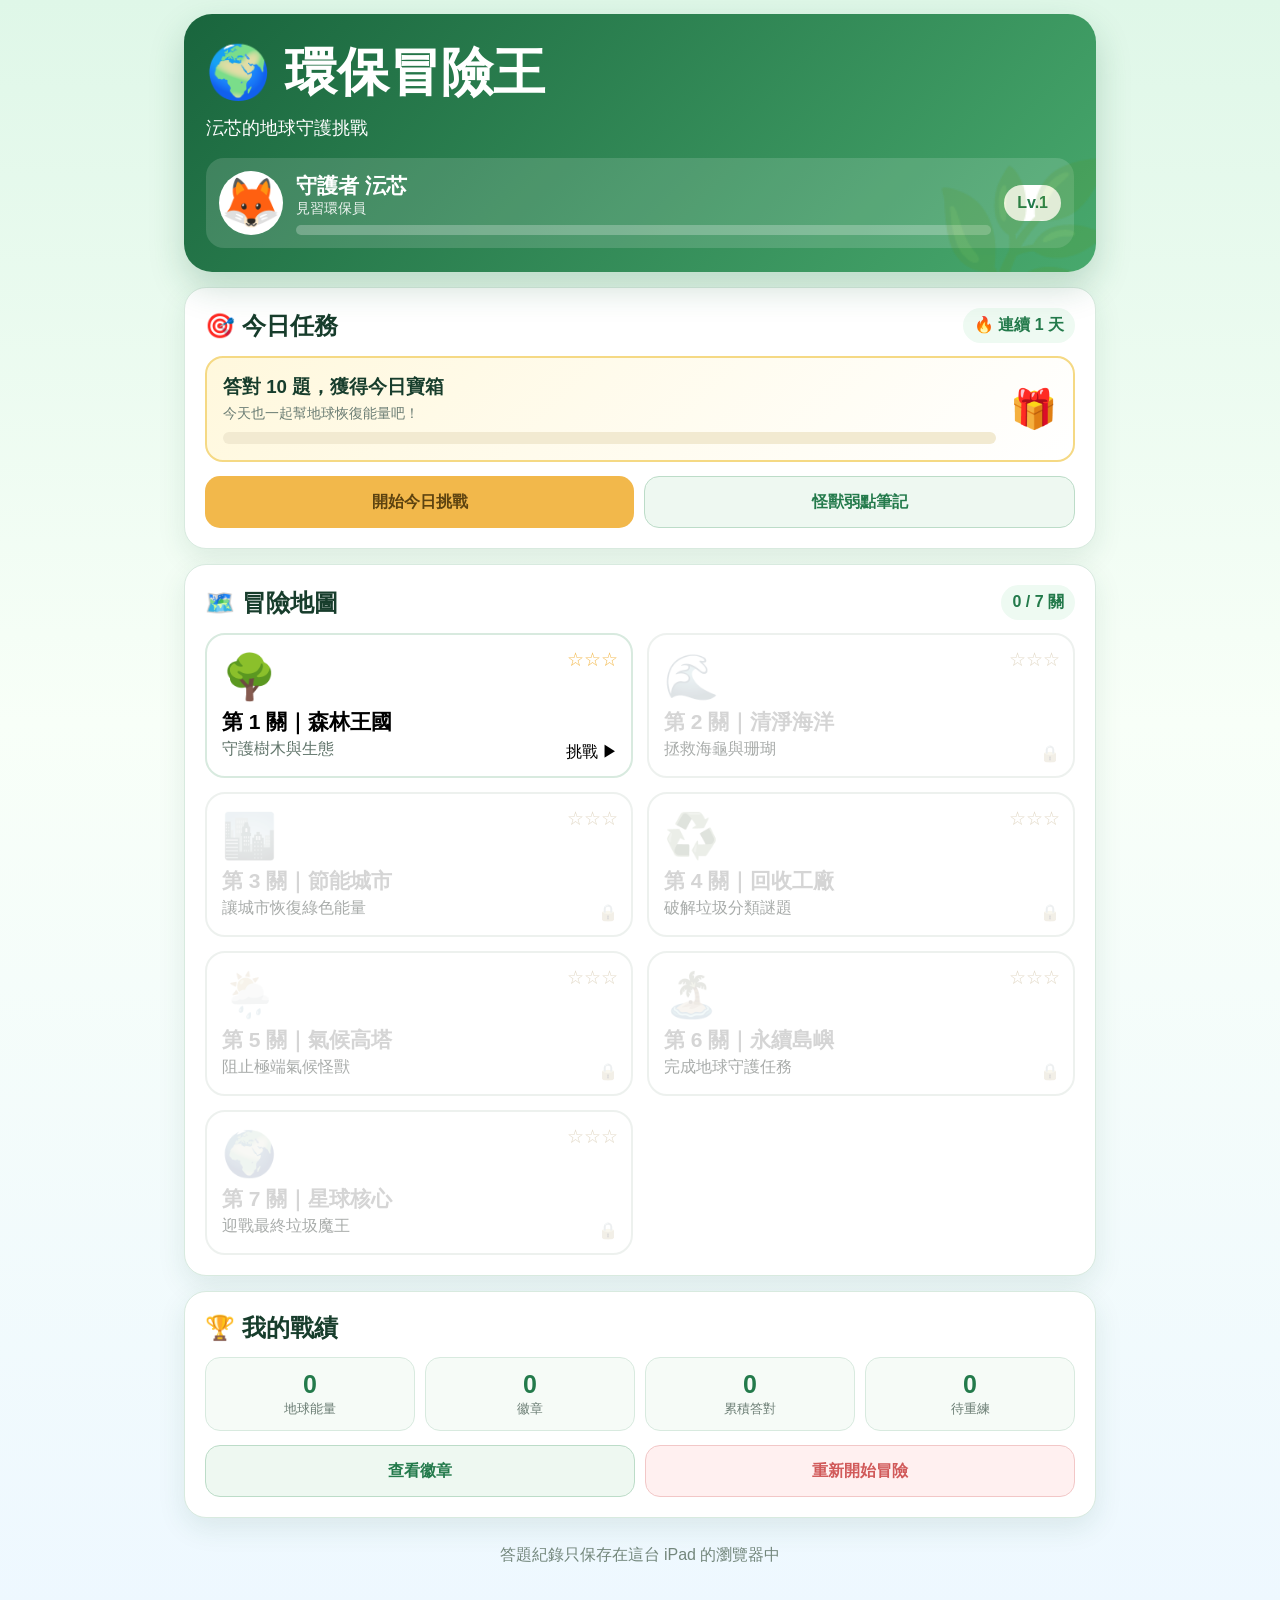
==== index.html @ 39b74d6f "Add files via upload" ====
<!DOCTYPE html>
<html lang="zh-Hant">
<head>
<meta charset="UTF-8">
<meta name="viewport" content="width=device-width,initial-scale=1,maximum-scale=1,user-scalable=no">
<meta name="theme-color" content="#226b45">
<meta name="apple-mobile-web-app-capable" content="yes">
<meta name="apple-mobile-web-app-status-bar-style" content="black-translucent">
<title>環保冒險王｜沄芯的地球守護挑戰</title>
<style>
:root{--g:#237a4b;--g2:#49a86e;--lime:#dff7bb;--cream:#fffaf0;--ink:#173d2c;--line:#d8eadf;--card:#fff;--gold:#f2b84b;--bad:#d15a5a}
*{box-sizing:border-box} body{margin:0;font-family:-apple-system,BlinkMacSystemFont,"Noto Sans TC","Microsoft JhengHei",sans-serif;color:var(--ink);background:linear-gradient(#dff7e8,#f8fff8 45%,#eef8ff);min-height:100vh}
button{font:inherit}.app{max-width:940px;margin:auto;padding:14px}.hidden{display:none!important}
.hero{position:relative;overflow:hidden;background:linear-gradient(135deg,#19653d,#48a96d);color:white;border-radius:28px;padding:24px 22px;box-shadow:0 15px 35px rgba(25,101,61,.22)}
.hero:after{content:"🌿";position:absolute;font-size:150px;right:-20px;bottom:-58px;opacity:.18}.hero h1{margin:0;font-size:clamp(30px,6vw,52px)}.hero p{margin:8px 0 0;font-size:18px}
.player{display:grid;grid-template-columns:auto 1fr auto;gap:13px;align-items:center;margin-top:18px;background:rgba(255,255,255,.14);padding:13px;border-radius:18px}
.avatar{font-size:48px;background:white;border-radius:50%;width:64px;height:64px;display:grid;place-items:center}.player strong{font-size:21px}.sub{opacity:.9;font-size:14px}.lv{font-weight:900;background:#fff;color:var(--g);padding:9px 13px;border-radius:999px}
.xpbar{height:10px;background:rgba(255,255,255,.25);border-radius:999px;overflow:hidden;margin-top:7px}.xpfill{height:100%;background:#ffe98f;width:0}
.card{background:var(--card);border:1px solid var(--line);border-radius:22px;padding:20px;margin:15px 0;box-shadow:0 10px 28px rgba(28,89,56,.1)}
.section-title{display:flex;align-items:center;justify-content:space-between;gap:10px;margin-bottom:13px}.section-title h2{margin:0;font-size:24px}.pill{background:#eefaf2;color:var(--g);padding:7px 11px;border-radius:999px;font-weight:800}
.daily{display:grid;grid-template-columns:1fr auto;gap:14px;align-items:center;background:linear-gradient(135deg,#fff8dd,#fff);border:2px solid #f5d984;border-radius:18px;padding:16px}
.daily h3{margin:0 0 5px}.reward{font-size:38px}.taskbar{height:12px;background:#f2ead1;border-radius:999px;overflow:hidden;margin-top:9px}.taskfill{height:100%;background:var(--gold);width:0}
.map{display:grid;grid-template-columns:repeat(2,1fr);gap:14px}.stage{border:2px solid var(--line);background:#fff;border-radius:20px;padding:15px;text-align:left;min-height:145px;position:relative;cursor:pointer}.stage.unlocked:hover{transform:translateY(-2px);border-color:#87cba1}.stage.locked{filter:grayscale(.7);opacity:.58}.stage .icon{font-size:44px}.stage h3{margin:5px 0 3px;font-size:21px}.stage p{margin:0;color:#61756b}.stage .stars{position:absolute;right:13px;top:13px;color:var(--gold);font-size:19px}.lock{position:absolute;right:13px;bottom:13px}
@media(max-width:650px){.map{grid-template-columns:1fr}.app{padding:9px}.hero{border-radius:22px;padding:20px 16px}.card{padding:16px}.player{grid-template-columns:auto 1fr}.lv{grid-column:1/-1;text-align:center}}
.stats{display:grid;grid-template-columns:repeat(4,1fr);gap:10px}.stat{background:#f6fbf7;border:1px solid var(--line);border-radius:15px;text-align:center;padding:12px}.stat b{font-size:25px;display:block;color:var(--g)}.stat small{color:#6b7d74}
@media(max-width:650px){.stats{grid-template-columns:repeat(2,1fr)}}
.btn{border:0;border-radius:15px;padding:13px 18px;font-weight:900;min-height:52px;cursor:pointer}.primary{background:var(--g);color:white}.secondary{background:#eef8f1;color:var(--g);border:1px solid #bcdcc8}.gold{background:var(--gold);color:#5d4310}.danger{background:#fff0f0;color:var(--bad);border:1px solid #f2c7c7}.actions{display:flex;gap:10px;flex-wrap:wrap;margin-top:14px}.actions .btn{flex:1;min-width:145px}
.topbar{display:flex;gap:10px;align-items:center}.progress{flex:1;height:12px;background:#e4eee8;border-radius:999px;overflow:hidden}.progress>div{height:100%;background:linear-gradient(90deg,#62bd82,#237a4b);width:0}.counter{font-weight:900}
.battlehead{text-align:center}.monster{font-size:78px;animation:float 2s ease-in-out infinite}.monster.hit{animation:hit .35s}@keyframes float{50%{transform:translateY(-7px)}}@keyframes hit{50%{transform:scale(.85) rotate(-6deg)}}.hp{height:14px;background:#f4dddd;border-radius:999px;overflow:hidden;margin:9px auto 15px;max-width:390px}.hp>div{height:100%;background:#df5b5b;width:100%}
.badge{display:inline-block;background:#ecfaf1;color:var(--g);font-weight:900;border-radius:999px;padding:7px 12px}.question{font-size:clamp(21px,3.8vw,29px);line-height:1.52;font-weight:900;margin:15px 0}.options{display:grid;gap:11px}.opt{border:2px solid var(--line);background:white;border-radius:16px;padding:15px;text-align:left;font-size:clamp(18px,2.8vw,22px);display:flex;gap:11px;align-items:flex-start}.opt span:first-child{background:#edf7f0;width:34px;height:34px;flex:0 0 34px;border-radius:50%;display:grid;place-items:center;font-weight:900}.opt.good{border-color:#42a66a;background:#effff5}.opt.bad{border-color:#dc6969;background:#fff2f2}.feedback{margin-top:14px;border-radius:16px;padding:15px;line-height:1.55}.feedback.good{background:#ecfff4;border:1px solid #a8dfbd}.feedback.bad{background:#fff3f3;border:1px solid #efb0b0}
.result{text-align:center}.rank{font-size:80px;font-weight:1000;color:var(--g)}.loot{font-size:46px;margin:12px}.badges{display:flex;gap:10px;flex-wrap:wrap}.medal{background:#fff9e8;border:1px solid #f1d687;border-radius:14px;padding:10px 13px;font-weight:900}
.toast{position:fixed;left:50%;bottom:25px;transform:translateX(-50%);background:#173d2c;color:#fff;padding:12px 18px;border-radius:999px;font-weight:800;z-index:9;opacity:0;pointer-events:none;transition:.25s}.toast.show{opacity:1;bottom:40px}
.small{color:#6b7d74;font-size:14px}.footer{text-align:center;color:#73877c;padding:12px 0 25px}
</style></head>
<body><div class="app">
<section id="home">
<div class="hero">
<h1>🌍 環保冒險王</h1><p>沄芯的地球守護挑戰</p>
<div class="player"><div class="avatar">🦊</div><div><strong>守護者 沄芯</strong><div class="sub" id="titleText">見習環保員</div><div class="xpbar"><div class="xpfill" id="xpfill"></div></div></div><div class="lv" id="lvText">Lv.1</div></div>
</div>
<div class="card"><div class="section-title"><h2>🎯 今日任務</h2><span class="pill" id="streak">連續 0 天</span></div>
<div class="daily"><div><h3 id="dailyText">答對 10 題，獲得今日寶箱</h3><div class="small" id="dailySub">今天也一起幫地球恢復能量吧！</div><div class="taskbar"><div class="taskfill" id="taskfill"></div></div></div><div class="reward" id="chest">🎁</div></div>
<div class="actions"><button class="btn gold" id="dailyBtn">開始今日挑戰</button><button class="btn secondary" id="wrongBtn">怪獸弱點筆記</button></div></div>
<div class="card"><div class="section-title"><h2>🗺️ 冒險地圖</h2><span class="pill" id="worldProgress">0 / 7 關</span></div><div class="map" id="map"><div style="grid-column:1/-1;text-align:center;padding:20px">正在載入冒險地圖…</div></div></div>
<div class="card"><div class="section-title"><h2>🏆 我的戰績</h2></div><div class="stats"><div class="stat"><b id="energy">0</b><small>地球能量</small></div><div class="stat"><b id="medalCount">0</b><small>徽章</small></div><div class="stat"><b id="correctTotal">0</b><small>累積答對</small></div><div class="stat"><b id="wrongCount">0</b><small>待重練</small></div></div><div class="actions"><button class="btn secondary" id="badgeBtn">查看徽章</button><button class="btn danger" id="resetBtn">重新開始冒險</button></div></div>
</section>

<section id="quiz" class="card hidden">
<div class="topbar"><div class="progress"><div id="qprogress"></div></div><div class="counter" id="counter"></div></div>
<div class="battlehead"><div class="monster" id="monster">👾</div><div><b id="monsterName">垃圾怪獸</b></div><div class="hp"><div id="hpfill"></div></div></div>
<span class="badge" id="stageBadge"></span><div class="question" id="question"></div><div class="options" id="options"></div><div class="feedback hidden" id="feedback"></div>
<div class="actions"><button class="btn secondary" id="quitBtn">先回基地</button><button class="btn primary hidden" id="nextBtn">下一題</button></div>
</section>

<section id="result" class="card result hidden"><div class="loot" id="loot">🌟</div><div class="rank" id="rank">S</div><h2 id="resultTitle"></h2><p id="resultText"></p><div class="actions"><button class="btn primary" id="againBtn">再挑戰一次</button><button class="btn secondary" id="homeBtn">回冒險地圖</button></div></section>

<section id="badgePage" class="card hidden"><div class="section-title"><h2>🏅 守護者徽章冊</h2><button class="btn secondary" id="badgeBack">返回</button></div><div class="badges" id="badges"></div></section>
<div class="footer">答題紀錄只保存在這台 iPad 的瀏覽器中</div></div><div class="toast" id="toast"></div>

<script>
const BANK=[{"id":1,"level":"中級","q":"下列哪一項「不是」臺灣地層下陷的主因？","opts":["地層的變化運動","軟弱沖積層的自然壓實","超抽地下水","農地過度開墾"],"ans":3,"exp":"臺灣地層下陷的主要原因如下：(1)地層的變化運動(2)軟弱沖積層的自然壓實(3)堆積層整個重量壓密(4)重量結構物在軟弱地盤上由於加速壓密而引起小區局部的地層下陷(5)超抽地下水使地下水壓下降而引起地層下陷。"},{"id":2,"level":"中高級","q":"下列哪一項指標為臺灣水庫水質優養化程度指標？","opts":["RPI","CPI","CTSI","WQI"],"ans":2,"exp":"環保署每年針對臺灣20座主要水庫進行例行性水質監測，並以總磷、葉綠素a及透明度三項測值，計算卡爾森指數(CarlsonTrophicStateIndex, CTSI)，藉以表示水質優養化程度。"},{"id":3,"level":"高級","q":"下列哪一項為臺灣採用的河川污染程度指標？","opts":["水質指數","河川污染程度指數","水質飽和指數","卡爾森指數"],"ans":1,"exp":"河川污染指數(River Pollution Index, RPI)係由生化需氧量、溶氧量、氨氮及懸浮固體等四項水質參數所組成，據其數值，代表河川之污染程度。"},{"id":4,"level":"中級","q":"下列哪一種天氣狀況出現時，臺灣在未來幾天內的降雨機率「最低」？","opts":["強烈冷氣團南下，冷鋒前緣將會在明天通過臺灣","衛星雲圖中，大陸地區的華南雲雨帶朝臺灣移動","位在花蓮東南方100公里處的颱風直撲臺灣而來","太平洋高壓系統增強，影響範圍延伸至臺灣全島"],"ans":3,"exp":"高壓系統籠罩區域為下沉氣流，晴朗無雲，艷陽高照。"},{"id":5,"level":"高級","q":"下列哪個選項「不是」造成臺灣屬於缺水國家的原因？","opts":["地狹人稠","山坡陡峭","雨勢分散","河川短促"],"ans":2,"exp":"臺灣地狹人稠、山坡陡峭、雨勢集中，再加上河川短促，所以大部分的雨水都迅速地流入海洋。因此，臺灣每人每年平均可以分配到的水量，只有全地球平均雨量的七分之一，臺灣是地球排名第18的缺水國家(地區)。"},{"id":6,"level":"初級","q":"下列哪種設計更容易使炎熱的臺灣溫度升高？","opts":["加裝遮陽板","在屋頂加裝通風塔","室外有走廊設計","加裝玻璃帷幕"],"ans":3,"exp":"加裝遮陽板、在屋頂加裝通風塔及室外有走廊設計都是讓室內較為通風、散熱的設計。"},{"id":7,"level":"中高級","q":"以下哪一個民族尚未成為臺灣法定的原住民？","opts":["噶瑪蘭族","雅美族(達悟族)","西拉雅族","太魯閣族"],"ans":2,"exp":"依據《原住民族基本法》第二條原住民族定義：係指既存於臺灣而為國家管轄內之傳統民族，包括阿美族、泰雅族、排灣族、布農族、卑南族、魯凱族、鄒族、賽夏族、雅美族、邵族、噶瑪蘭族、太魯閣族及其他自認為原住民族並經中央原住民族主管機關報請行政院核定之民族。"},{"id":8,"level":"初級","q":"目前臺灣的各項用水總量以何者為最多？","opts":["生活用水","冷卻用水","農業灌溉","工業用水"],"ans":2,"exp":"目前臺灣用水總量，以農業灌溉最多，其次是工業用水和生活用水。"},{"id":9,"level":"中高級","q":"因臺灣各地環境不同，登革熱案例較常出現在哪一地區？","opts":["高雄","臺東","花蓮","宜蘭"],"ans":0,"exp":"由於降雨及溫度等環境因素的影響，臺灣登革熱案例在高雄出現較多。"},{"id":10,"level":"中級","q":"有全臺唯一的水陸空3D遊程，也是臺灣最負盛名水力發電重地，風景區以「高山湖泊」、「原住民文化」、「自然生態」等觀光遊憩為特色，上述為下列何國家風景特定區？","opts":["日月潭","阿里山","雲嘉南濱海","大鵬灣"],"ans":0,"exp":"日月潭是以拉魯島為界，東、西兩側因形似「日輪」和「月鉤」因而得名，百年來享有臺灣八景的美譽，也是臺灣最負盛名水力發電重地；風景區以「高山湖泊」、「原住民文化」、「自然生態」等觀光遊憩特色，每年吸引超過6百萬中外遊客到訪。"},{"id":11,"level":"中級","q":"有關臺灣地貌變化的敘述，下列哪個選項是「錯誤」的？","opts":["岩層呈水平狀態分布","岩石變質作用明顯","中央山脈與海岸山脈都在持續增高","地層抬升，連帶加速了河流的侵蝕速率"],"ans":0,"exp":"地層受到強烈擠壓，不易維持水平狀態。"},{"id":12,"level":"中級","q":"有關臺灣的環境特色說明，下列哪個選項是正確的？","opts":["冬季出現鮪魚群與臺灣海峽洋流的流向有關","西南部水產養殖區發生海水倒灌，主要是全球暖化所致","都市化程度越高，大氣中的氧氣含量將隨之升高","終年流經臺灣東部外海的黑潮是由赤道流轉向而來"],"ans":3,"exp":"冬季出現鮪魚群與黑潮洋流的流向有關。西南部水產養殖區超抽地下水造成地層下陷，才是海水容易倒灌之主因。都市化程度越高，大氣中的二氧化碳含量將隨之升高。"},{"id":13,"level":"中級","q":"自溫室效應被發現且由科學家提出警訊至今，聯合國及各國政府與非政府組織即著手研擬各種不同類型之減緩策略，以下哪些「不是」臺灣的減緩策略？","opts":["節約能源、提高能源效率","發展火力發電技術","開發新興與再生能源","發展溫室氣體減量"],"ans":1,"exp":"自溫室效應被發現且由科學家提出警訊至今，聯合國及各國政府與非政府組織即著手研擬各種不同類型之減緩策略，包括：節約能源、提高能源效率、開發新興與再生能源、發展溫室氣體減量技術。然而全球暖化和氣候變遷的趨勢，已非靠人類減少溫室氣體排放所能避免。"},{"id":14,"level":"中高級","q":"近年全球環境變遷，中國大陸西北土地沙漠化情況嚴重，致使臺灣每逢冬春之交，常見沙塵暴災害。臺灣近年在颱風來臨前或東北季風盛行期間，也常出現地區性的沙塵事件。上述臺灣的地區性沙塵事件，最可能發生在何種環境？","opts":["平原耕作地","山區崩塌地","河口灘地","沼澤灘地"],"ans":2,"exp":"沙塵必須有足夠沙源供應，所以河灘沙地最有可能。"},{"id":15,"level":"中級","q":"近年來，臺灣大量使用地下水的結果，部分地區開始出現下列哪些現象？(A)優養化；(B)地層下陷；(C)土壤鹽化；(D)湖泊污染；(E)地下水鹹化。","opts":["ABC","BCE","BCD","CDE"],"ans":1,"exp":"超抽地下水會使地層下陷、岩海地區土壤鹽化及地下水鹹化。"},{"id":16,"level":"中高級","q":"根據中央氣象局對於臺灣降水強度的分類標準，24小時內累積了350毫米以上降水量的氣象事件即可稱為高強度的「超大豪雨」，則哪種情況造成的降水事件「較不易」形成「超大豪雨」？","opts":["南部熱對流雨","東北部地形雨","澎湖午後雷陣雨","阿里山區颱風雨"],"ans":2,"exp":"一般而言，熱帶與副熱帶地區的熱對流雨(午後雷陣雨)為雨時短、雨區小的降水類型，雖然降水強度大，但由於降雨時間不長，通常無法累積大量的降水；尤其澎湖群島地勢平坦，降水若無其它因素的影響，無法有效超越「超大豪雨」的門檻。"},{"id":17,"level":"中級","q":"根據統計資料，臺灣最容易遭受大陸沙塵暴影響的季節是？","opts":["春季","夏季","秋季","冬季"],"ans":0,"exp":"沙塵暴為東亞沙漠區春季相當活躍的一種天氣現象，臺灣最易受大陸沙塵暴影響的季節。"},{"id":18,"level":"中級","q":"造成臺灣近年來常發生土石流災害的因素中，下列何者屬於人為的因素？","opts":["地震造成的山崩","連續不斷的大雨","土地不當開發及利用","地形陡峻且多順向坡"],"ans":2,"exp":"山崩和土石流都是地表破壞的現象，其成因受地質、地形、植被、水量和人為開發等因素影響。在豪雨、颱風和地震發生後因土石間的摩差力減弱，更容易發生山崩和土石流。"},{"id":19,"level":"中級","q":"當臺灣有地震發生時，中央氣象局會很快的發布地震規模與各地地震震度。有關地震規模與地震震度的敘述，下列何者是正確的？","opts":["規模用來表示地震破壞的程度，震度用來表示地震釋放能量的多寡","規模用來表示地震釋放能量的多寡，震度用來表示地震破壞的程度","規模用來表示地震釋放能量的多寡，震度用來表示地震影響的範圍","規模用來表示地震影響的範圍，震度用來表示地震釋放能量的多寡"],"ans":1,"exp":"地震規模和地震震度的定義要記得兩者不同；規模用來表示地震釋放能量的多寡，震度用來表示地震破壞的程度。"},{"id":20,"level":"中級","q":"當臺灣有地震發生時，常可聽到新聞有相關報導，下列所報導的內容何者是「錯誤」的？","opts":["本次地震發生的震央位置在花蓮，震源深度為200公里","震度為花蓮4.2、臺東3.6、宜蘭3.4","地震的大小為芮氏地震規模5.3","發生原因是菲律賓海板塊擠壓歐亞板塊所致"],"ans":1,"exp":"震度是地震對各地破壞的程度，表示方法為0至7的整數後加單位「級」。"},{"id":21,"level":"中高級","q":"對臺灣，全球暖化現象造成生物影響的推測，下列哪個選項較合理？","opts":["杜鵑延後開花","珊瑚繁殖旺盛","櫻花鉤吻鮭的數量激增","紫斑蝶越冬遷徙的時間延後"],"ans":3,"exp":"受全球暖化影響，臺灣紫斑蝶越冬遷徙到臺東縣大武山區棲息的時間已縮短，同時暖冬使近年來紫斑蝶越冬遷徙時間也漸漸延後。"},{"id":22,"level":"中級","q":"臺灣之大氣空氣品質指標為何？","opts":["WQI","PSI","CSCI","RPI"],"ans":1,"exp":"空氣污染指標為依據監測資料將當日空氣中懸浮微粒、二氧化硫、二氧化氮、一氧化碳、臭氧濃度等數值，計算該測站當日之空氣污染指標值(PSI)。"},{"id":23,"level":"初級","q":"臺灣目前廢水排放總量，最多的是哪一類污水？","opts":["工廠污水","礦場污水","生活污水","農業污水"],"ans":2,"exp":"臺灣目前廢水排放總量，最多的是生活污水。"},{"id":24,"level":"中級","q":"臺灣在春末夏初，常為陰雨綿綿的天氣，這是何種鋒面所造成的？","opts":["滯留鋒","暖鋒","冷鋒","囚錮鋒"],"ans":0,"exp":"當冷、暖空氣移動方向接近平行，此時鋒面移動緩慢而近似滯留，稱為滯留鋒，是造成5月和6月梅雨季陰雨線綿的原因。"},{"id":25,"level":"高級","q":"臺灣年降雨量是世界平均值的2至3倍，卻為排名第18的缺水國家，下列哪個選項「不是」其原因？","opts":["人口稠密","地形陡峭，山高水急","大量興建水庫","降雨季節集中"],"ans":2,"exp":"臺灣河川大都源短而流急，降雨流入河川後很快流入海洋，不易蓄存與利用。因河川不易蓄存水量，故在適當之地點建築兼具蓄水、發電、灌溉、調節水量等功能之水庫自有其必要性。然而本島屬年輕地質，集水區上游山區地質較為脆弱，可供建壩蓄水之優良位址不多，部分水庫也因優養化情形嚴重，水質惡化，而降低水源的有效供應。"},{"id":26,"level":"中級","q":"臺灣每年都會因為洪水而造成許多地區淹水，甚至爆發土石流傷害，試問下列哪一種天氣型態比較”不容易”使南部地區發生洪水災害？","opts":["颱風","梅雨","東北季風增強","西南氣流增強"],"ans":2,"exp":"東北季風不易為南部帶來降雨，故不易造成洪水；其他3個選項則容易使南部地區發生洪水災害。"},{"id":27,"level":"中高級","q":"臺灣河川水質優劣以下列哪一項指標來代表？","opts":["RPI","WQI","CTSI","CPI"],"ans":0,"exp":"河川水質由氨氮、生化需氧量、溶氧、懸浮固體等4項水質參數之濃度值，計算水質指標值，判定河川水質之污染程度(RPI)。"},{"id":28,"level":"中高級","q":"臺灣的原住民族可以自治嗎？","opts":["不可以，這是搞國家分裂","不可以，最大族漢人都不能獨立自治","不可以，大陸反對","可以，但要依各原住民族意願決定"],"ans":3,"exp":"依據《原住民族基本法》第四條規定政府應依原住民族意願，保障原住民族之平等地位及自主發展，實行原住民族自治；其相關事項，另以法律定之。"},{"id":29,"level":"中級","q":"臺灣的氣候深受季風的影響，使得冬、夏季各有不同的天氣特徵，試問下列相關敘述哪個選項是正確的？","opts":["夏季盛行西南季風及東南風","太平洋暖氣團強盛時，盛行東北季風","臺灣北部地區受東北季風的影響較南部弱","臺灣東北部地區的冬季較南部寒冷乾燥"],"ans":0,"exp":"太平洋暖氣團強盛時，盛行西南季風和東南風；東北季風盛行時，北部及東北部為迎風面而所受影響較大，較南部易降雨且較寒冷潮濕。"},{"id":30,"level":"中高級","q":"臺灣時有山崩發生，下列何者「不是」臺灣山崩的主因？","opts":["臺灣地處地殼不穩定處","臺灣山地面積廣，地勢陡峭","地處高溫多雨之地，化學風化物質多","春季雪水多，增加潤滑力"],"ans":3,"exp":"臺灣因位於板塊交接帶，地勢陡峻，又加上高溫多雨易發生山崩災害；臺灣春季融雪只發生在部分高山山上，非全臺灣山崩主因。"},{"id":31,"level":"中高級","q":"臺灣常見的魚類中，下列何者對環境鹽度變化的忍受程度最高？","opts":["河口的彈塗魚","海中洄游的烏魚","礁岩中的石斑魚","溪流中的高身鲴魚"],"ans":0,"exp":"海水鹽度高，溪流鹽度低，在正常情況下其變化都極些微。河口與礁岩皆有鹽度變化的現象，但該現象以河口更為明顯，故生存於河口的生物，對鹽度變化的忍受程度應最為寬廣。"},{"id":32,"level":"中級","q":"都市焚化爐的興建，主要是解決何種污染？","opts":["水質污染","空氣污染","垃圾污染","噪音污染"],"ans":2,"exp":"人類活動的過程中難免會產生廢棄物，若不妥善處理，就可能產生有害的物質影響身體健康，興建焚化爐的目的是為了減少固態廢棄物。"},{"id":33,"level":"中高級","q":"臺灣造林應優先考量辦理的區域，「不包括」哪些地區？","opts":["山坡地","復耕性低或污染整治完成之農地","都會公園","嚴重地層下陷地區"],"ans":2,"exp":"造林應優先考量於山坡地辦理；復耕性低或污染整治完成之農地、臺糖釋出、條件不佳或請領補助之特定農業區土地、嚴重地層下陷或政府規劃之造林專區，推動造林。"},{"id":34,"level":"高級","q":"環保署針對臺灣海域水質的監測，其例行檢測每隔多久1次？","opts":["每月1次","每季1次","每半年1次","每年1次"],"ans":1,"exp":"現行臺灣的海域水質監測，自91年度開始執行，將沿海規劃成19個沿海區域，總計有104個監測站，現行海域水質監測頻率為每季1次。"},{"id":35,"level":"中級","q":"關於臺灣降雨情形的敘述，下列哪個選項是正確的？","opts":["東北季風盛行時，南部發生豪大雨的機率較北部高","梅雨季節常是風大雨小的情形","颱風來襲時由於風雨強大，中央氣象局會特地另行發布特報","臺灣的水資源主要來自春雨"],"ans":2,"exp":"東北季風盛行時，南部不易降雨，梅雨季節通常風速小，但可能出現較大雨勢，臺灣的水資源主要來自梅雨期及颱風季。"},{"id":36,"level":"中高級","q":"以下哪一項「不是」優先要提升都會地區對氣候變遷調適防護能力的原因？","opts":["臺灣將近80％的人口聚集在都市地區","都市地區土地價值非常高","相關都市土地的規劃與管理制度缺乏對氣候變遷的回應","都市地區的氣候脆弱度高"],"ans":1,"exp":"臺灣將近80％的人口聚集在都市地區，而相關都市土地的規劃與管理制度缺乏對氣候變遷的回應，都市地區的氣候脆弱度高，應積極推動氣候變遷調適，以提升都會地區整體調適防護能力。"},{"id":37,"level":"高級","q":"(A)主管機關、(B)所有人、(C)使用人、(D)管理人，下列哪些人可申請「歷史建築」之登錄？","opts":["AB","BC","CD","AD"],"ans":0,"exp":"依據《文化資產保存法》第十五條所示。"},{"id":38,"level":"中級","q":"(A)尼羅河三角洲；(B)野柳女王頭；(C)黃土高原；(D)太魯閣峽谷；(E)挪威峽灣。上述著名的地質景觀中，何者屬於旺盛的搬運與堆積作用下所形成的地形？","opts":["ABC","BCE","AC","CDE"],"ans":2,"exp":"尼羅河三角洲為河流所形成的地形，黃土高原為風力所形成的地形，野柳女王頭、太魯閣峽谷、挪威峽灣為旺盛侵蝕力作用下所形成。"},{"id":39,"level":"中級","q":"(A)砂灘；(B)V型谷；(C)鵝卵石；(D)三角洲；(E)冰磧石；(F)海拱。以上為沉積作用所形成的有幾種？","opts":["1種","3種","2種","4種"],"ans":1,"exp":"砂灘、三角洲、冰磧石為沉積作用所形成；V型谷為河流的侵蝕；鵝卵石為搬運作用形成；海拱為海浪的侵蝕。"},{"id":40,"level":"中級","q":"(A)氧氣；(B)氮氣；(C)氨氣；(D)水氣；(E)臭氧，以上五種氣體，何者是組成大氣的固定成分氣體？","opts":["AB","AC","BD","DE"],"ans":0,"exp":"大氣的主要成分為氮(78.1%)、氧(20.9%)和氬(0.93%)，這些氣體所占比例極高，稱為固定成分，不隨時間地點而變動。大氣中極少的一部分為變動成分，如水、二氧化碳、臭氧等氣體，這些氣體會隨時間地點的不同而變化。"},{"id":41,"level":"高級","q":"《不願面對的真相》一書中講述有關全球暖化之議題，該書作者是誰？","opts":["歐巴馬","柯林頓","陳文茜","高爾"],"ans":3,"exp":"《不願面對的真相》記錄了美國前副總統高爾巡迴世界各地的全球暖化演講，他以時而風趣、時而嚴肅的態度，用最簡單易懂的概念，讓人瞭解「全球暖化」及其可能帶來的毀滅性後果。"},{"id":42,"level":"高級","q":"《巴賽爾公約》主要管制哪一類污染物？","opts":["一般廢棄物","工業廢水","酸雨","有害事業廢棄物"],"ans":3,"exp":"國際間為減少有害事業廢棄物的產生，並避免跨國運送時造成環境污染，乃設定《巴塞爾公約》。"},{"id":43,"level":"中高級","q":"《文化資產保存法》包含七大項，其中之一的自然地景所指為何？","opts":["流傳於各族群與地方之傳統技藝與藝能","與國民生活有關之傳統並有特殊文化意義之風俗","具保育自然價值之自然區域、地形、植物及礦物","蘊藏過去人類生活所遺留具歷史文化意義之遺物"],"ans":2,"exp":"依據《文化資產保存法》第三條第七款所示「七、自然地景：指具保育自然價值之自然區域、地形、植物及礦物。」"},{"id":44,"level":"中級","q":"《里約宣言》提出有三項關係依存是不可分割的，下列何者為「錯誤」？","opts":["慈愛","和平","發展","保護環境"],"ans":0,"exp":"《里約宣言》第25條原則，和平，發展和保護環境是相互依存和不可分割的"},{"id":45,"level":"初級","q":"《京都協議書》主要共識是什麼？","opts":["全面管制塑化劑的使用","全面管制多氯聯苯","環境荷爾蒙物質的管制","管制二氧化碳的排放"],"ans":3,"exp":"《京都協議書》主要共識是管制二氧化碳的排放。"},{"id":46,"level":"中級","q":"《京都議定書》中規範下列何種溫室氣體？","opts":["二氧化碳(CO2)","氧氣(O2)","一氧化碳(CO)","臭氧(O3)"],"ans":0,"exp":"「京都議定書」係依據各國所提建議案再行協商以達共識，其重點包括管制氣體CO2、CH4、N2O、HFCs、PFCs、SF6等六種溫室效應的氣體減量。"},{"id":47,"level":"中級","q":"《京都議定書》內容主要是限制下列何種氣體的排放，避免溫室效應惡化？","opts":["二氧化碳","臭氧","水","一氧化碳"],"ans":0,"exp":"京都議定書內容主要針對各國二氧化碳的排放。"},{"id":48,"level":"高級","q":"《京都議定書》在1997年日本京都會議時簽訂，明確訂定各國溫室氣體減量責任與時程。但是在各國各有其考量下，到了哪一年2月才生效？","opts":["1998年","2000年","2002年","2005年"],"ans":3,"exp":"1997年在日本京都，各國簽署具有法律約束力的《京都協議書》(KyotoProtocol)，明確訂定各國溫室氣體減量責任與時程。不過，在各國各有其考量下，《京都協議書》遲至2005年2月才生效。"},{"id":49,"level":"高級","q":"下列何者屬於《京都議定書》所管制的溫室氣體？","opts":["二氧化硫","氟硼酸","甲烷","一氧化氮"],"ans":2,"exp":"常見的溫室氣體：二氧化碳、甲烷、氧化亞氮、氫氟碳化物類、全氟碳化物。京都議定書除了針對上述五種溫室氣體管制外，還增加六氟化硫(SF6)的管制。"},{"id":50,"level":"中高級","q":"《京都議定書》是因為下列何者之締約大會下所制訂定的？","opts":["華盛頓公約","聯合國氣候變化綱要公約","拉姆薩爾公約","斯德哥爾摩公約"],"ans":1,"exp":"氣候變化綱要公約於1992 年6月於地球高峰會議由153 國共同簽署，旨在管制溫室效應氣體排放，減緩暖化。1997年12月初召開第3 屆締約國大會，簽定京都議定書，首次列入具法律拘束。"},{"id":51,"level":"高級","q":"《京都議定書》規定開發國家到哪一年平均二氧化碳排放量需比1990年減少5.2%？","opts":["1995年","2010年","2012年","2030年"],"ans":2,"exp":"《京都議定書》規定，到2012年，所有發達國家排放的二氧化碳等6種溫室氣體的數量，要比1990年減少5.2％。"},{"id":52,"level":"高級","q":"《京都議定書》規範各個國家可以透過購買下列哪一項權益，而達到全球暖化減輕目標？","opts":["二氧化碳排放權","一氧化碳排放權","最佳可行技術","空氣污染防治設備"],"ans":0,"exp":"1997年在京都議定書架構下，為了促進各國完成溫室氣體減排目標，議定書允許兩個發達國家之間可以進行排放額度買賣的“排放權交易”，即難以完成削減任務的國家，可以花錢從超額完成任務的國家買進超出的額度。"},{"id":53,"level":"高級","q":"《京都議定書》管制之溫室氣體包含下列哪個選項？","opts":["氧化亞氮(N2O)","亞硝酸(HNO2)","六氟化鈾(UF6)","二丁基硫醚(C8H18S)"],"ans":0,"exp":"其管制之溫室氣體為二氧化碳、甲烷、氧化亞氮、全氟化物、氫氟碳化物及六氟化硫等六種。為使國內產業及早因應氣候變遷及溫室氣體管制帶來的影響，我國早已輔導產業進行溫室氣體盤查與登錄等基礎工作，並導入ISO14064國際溫室氣體管理系統，協助產業建置溫室氣體管理能力，以循序漸進方式減緩未來可能面臨之衝擊。"},{"id":54,"level":"高級","q":"《拉姆薩爾公約》中特別強調要保護下列何種動物的棲息地？","opts":["雲豹","水鳥","北極熊","大象"],"ans":1,"exp":"拉姆薩爾公約又稱特殊水鳥棲息地國際重要濕地公約，於1971 年2 月開放簽署，1975 年12 月生效，主要內容為重視特殊水鳥、加強濕地及動植物保育，並適當利用濕地。"},{"id":55,"level":"高級","q":"《放流水標準》中規定「食品製造業」放流水中「懸浮固體」之最大限值為多少？","opts":["50毫克/公升","40毫克/公升","30毫克/公升","20毫克/公升"],"ans":2,"exp":"《放流水標準》中規定「食品製造業」放流水中「懸浮固體」之最大限值為30毫克/公升。"},{"id":56,"level":"高級","q":"《寂靜的春天》一書主要反映哪一類化學物質的濫用會對生態平衡造成威脅？","opts":["百滅寧","DDT","芬普寧","脫克松"],"ans":1,"exp":"當時DDT抑止了疫病傳染，對殺蟲也很有效，能使農作物豐收，被視為有效的仙丹。DDT導致很多鳥死亡，卡森女士不希望春天將因喪失鳥鳴而寂靜，促使她出書來告訴世人她的心聲。"},{"id":57,"level":"高級","q":"《寂靜的春天》是全球第一本有系統、而且深入淺出探討化學污染危害環境與生態的書，這本書的作者是誰？","opts":["珍古德","瑞秋卡森","李奧波","梭羅"],"ans":1,"exp":"1962年，瑞秋‧卡森女士「寂靜的春天」一書甫在美國問世，立即引起熱烈的爭議及迴響，繼而成為轟動全球的警世木鐸。三十多年來，卡森女士在本書中的先知與遠見早已獲得証實，「寂靜的春天」更在世界環保風潮中占有相當的地位。"},{"id":58,"level":"高級","q":"《斯德哥爾摩公約》的主要目的為何？","opts":["溫室氣體","保護瀕臨絕種生物","禁用或限制生產持久性有機污染物","永續發展"],"ans":2,"exp":"《斯德哥爾摩公約》是有關環境保護的國際公約，目的在禁用或限制生產持久性有機污染物。"},{"id":59,"level":"高級","q":"《華盛頓公約》以下列何種方式保護稀有或瀕臨絕種動植物？","opts":["管理野生動植物之捕殺","管理野生動植物之貿易","管理野生動植物之擁有權","僅開放部分時間提供捕獵"],"ans":1,"exp":"《華盛頓公約》即瀕臨絕種野生動植物貿易公約，已有100 個以上國家政府批准及執行該公約，該公約旨在以管制國際間野生動植物貿易為手段，達到保護稀有或瀕臨絕種動植物之目的。"},{"id":60,"level":"中級","q":"《華盛頓公約》的目的為何？","opts":["促進資源永續利用","保護瀕臨絕種生物","防止氣候變遷對生態系造成之衝擊","防止全球暖化"],"ans":1,"exp":"《華盛頓公約》的目的，在於保護瀕臨絕種生物。"},{"id":61,"level":"中級","q":"《飲用水管理條例》所稱飲用水之種類如何？","opts":["自來水","社區自設公共給水設備供應之水","經連續供水固定設備處理後供應之水","以上皆是"],"ans":3,"exp":"本條例所稱飲用水，指供人飲用之水；其種類如下：(1)自來水：指依自來水法以水管及其他設施導引供應合於衛生之公給水。(2)社區自設公共給水設備供應之水。(3)經連續供水固定設備處理後供應之水。(4)其他經中央主管機關指定之水。"},{"id":62,"level":"中高級","q":"《蒙特婁議定書》之簽署，主要希望能夠保護下列哪一項地球環境？","opts":["北極冰原","地球臭氧層","酸化土壤","熱帶雨林"],"ans":1,"exp":"臭氧層破壞攸關全球生態環境議題，聯合國環境規劃署(UNEP)於1985年簽訂維也納公約，承諾保護臭氧層與研擬因應對策。1987年更進一步簽署具《蒙特婁議定書》，致力於減少生產及使用破壞臭氧層物質。"},{"id":63,"level":"中級","q":"《蒙特婁議定書》是為保護臭氧層，管制國際間臭氧層破壞物質的使用，下列何者「不是」管制的項目？","opts":["二氧化碳","四氯化碳","氟氯碳化合物(CFCs)","溴甲烷"],"ans":0,"exp":"目前管制的項目包括全氟氯碳化合物(CFCs)、海龍(Halons)、四氯化碳、非全氟氯碳化合物(HCFCs)、非全氟溴碳化合物(HBFCs)、三氯乙烷及溴甲烷等。"},{"id":64,"level":"高級","q":"《蒙特婁議定書》是針對下列哪一類化學物質進行管制？","opts":["四氯化碳","甲基氯仿","溴甲烷","氯化銀"],"ans":0,"exp":"1990年6月在英國倫敦召開第二次會議中擴大列管物質，除原有列管項目之外，另增加CFC-13、四氯化碳以及三氯乙烷，共計12種化學物質。"},{"id":65,"level":"中級","q":"《蒙特婁議定書》與京都議定書都是為了全球人民的生活品質所簽訂的，試問兩者的訂定宗旨分別為何？","opts":["禁用氟氯碳化物、減少溫室氣體排放","增加溫室氣體排放、禁用氟氯碳化物","使用氟氯碳化物、增加溫室氣體排放","減少溫室氣體排放、禁用氟氯碳化物"],"ans":0,"exp":"《蒙特婁議定書》宗旨是禁用氟氯碳化物；京都議定書宗旨是減少溫室氣體排放量。"},{"id":66,"level":"初級","q":"《機動車輛停車怠速熄火管理辦法》主要是為了要解決下列何種環境問題的政策？","opts":["行人安全","石油危機","交通壅塞","空氣污染"],"ans":3,"exp":"因車輛惰轉所排放之空氣污染物濃度較行進時為高，對人體健康之影響亦較高。"},{"id":67,"level":"初級","q":"《環境基本法》說明「國民應秉持環境保護理念，減輕因日常生活造成之環境負荷」。在消費行為上，應以下列何者為原則？","opts":["聰明消費","最小消費","藍色消費","綠色消費"],"ans":3,"exp":"國民應秉持環境保護理念，減輕因日常生活造成之環境負荷。消費行為上，以綠色消費為原則。"},{"id":68,"level":"初級","q":"《環境基本法》說明「基於國家長期利益，經濟、科技及社會發展均應兼顧環境保護」，但以下列何者為優先考量？","opts":["科技","經濟","環境","社會"],"ans":2,"exp":"經濟、科技及社會發展對環境有嚴重不良影響或有危害之虞者，應環境保護優先。"},{"id":69,"level":"高級","q":"《環境影響評估法》施行多年，大約為民國幾年通過？","opts":["83年","92年","73年","88年"],"ans":0,"exp":"《環境影響評估法》施行多年，於民國83年通過。"},{"id":70,"level":"中高級","q":"「4月臺灣宣告水荒，北部地區水庫蓄水量嚴重不足，已開始有局部管線末端地區產生無水可用的窘境，24日晚間氣象播報說明今、明兩天鋒面過境後，臺灣降水的機會將要等到5月中「入梅」後，才可望解決旱象。」按上述文中「入梅」的降水成因應與下列哪個選項相同？","opts":["沙漠地區的暴雨","颱風過後的西南氣流","貴州、四川地區的秋雨","西北雨"],"ans":2,"exp":"入梅即梅雨期開始的用語，梅雨是因為冷、暖交鋒所造成的氣旋雨、滯留鋒型態。在沙漠地區暴雨為對流雨；在西南氣流屬於低氣壓氣旋雨；在貴州、四川的秋雨屬於梅雨；在西北雨即熱雷雨，屬對流雨。"},{"id":71,"level":"高級","q":"「ISO14020環境標誌與宣告」系列標準，所提到的「回收比率」為何？","opts":["在產品或包裝中，所使用的回收料","在產品或包裝中，回收過程的程序","在產品或包裝中，回收料的重量比","在產品設計過程中，所回收的材料"],"ans":2,"exp":"ISO14021「廠商自行宣告之環境訴求」的回收比率之定義為「在產品或包裝中，回收料的重量比」"},{"id":72,"level":"中高級","q":"「三月死魚鰍，六月風燬稻。」是昔日農家常會擔心的兩種災情，後者所謂「風燬稻」的「風」，指的是下列哪個選項？","opts":["颱風","焚風","海風","滯留鋒"],"ans":0,"exp":"農曆三月時是季風交替的乾季，常發生圳溝中的魚鰍因缺水而死的情況；而農曆六月時是颱風季節，強大風勢常吹毀田裡準備收成的稻穀。"},{"id":73,"level":"高級","q":"「千塘之鄉」指的是臺灣的哪一行政區？","opts":["臺北","桃園","嘉義","花蓮"],"ans":1,"exp":"由於桃園境內多斷頭河，先民自清代以來為了解決缺水問題，在桃園臺地(地質為紅土層具有高含水率)挖渠諸多人工埤塘，以供農田灌溉之用，桃園因而贏得「千塘之鄉」的美稱。"},{"id":74,"level":"中級","q":"「中央山脈縱貫臺灣島，早期雖然阻隔東西部的聯繫，但也阻擋不少天然災害的侵襲。」文中所指的「天然災害」主要指的是下列何者？","opts":["寒害","沙塵暴","旱災","颱風"],"ans":3,"exp":"臺灣位於西太平洋颱風路徑上，時常從東部登陸後被中央山脈阻擋，減少臺灣西部的災害。"},{"id":75,"level":"中高級","q":"「丹恩颱風來襲，恆春鎮在10月8日的24小時內降下262毫米的雨。」此段報導是在強調下列哪項降水特徵的指標？","opts":["降水強度","降水多寡","降水變率","雨區大小"],"ans":0,"exp":"單位時間內的降水量，稱為降水強度。"},{"id":76,"level":"中高級","q":"「日月潭原為天然斷層湖泊，後因興建成水庫，水位增高而成人工湖泊，此一改變除造成生態的破壞外，也讓當地原居民幾乎搬遷殆盡。」上述的議題分析應用了地理學的哪個觀點？","opts":["空間分析","生態分析","區域複合體分析","綜合分析"],"ans":1,"exp":"題幹中強調興建日月潭水庫所造成的影響，因此應屬於人地關係的生態分析。"},{"id":77,"level":"中高級","q":"「水是哈尼族的農業命脈，森林涵養著水源，讓水順著盤山而下的溝渠流入村寨、從上而下漫灌層層堆疊的梯田中，最後匯入河谷底的江河湖泊，又蒸發升高，化為雲、霧、陰雨，儲存於高山森林，如此反覆，生生不已。…」這段文字主要顯示何種概念？","opts":["水資源","水平衡","水循環","生態平衡"],"ans":2,"exp":"文中提及森林涵養水源-匯入河谷-蒸發升空-化為雲、霧、陰雨，敘述的是蒸發-凝結-降水的水循環觀念。"},{"id":78,"level":"高級","q":"「水循環」的能量主要來自於哪裡？","opts":["星星","隕石","太陽","月亮"],"ans":2,"exp":"太陽為水循環的主要能量來源；太陽不但控制了大氣的結構和運動，同時也以大氣為仲介而驅動了水循環。"},{"id":79,"level":"高級","q":"「水華」指的是水域呈現何種現象？","opts":["水域中藻類大量增生","水域中被大量油污污染","水域中出現過多的外來種","水域中魚類大量繁衍"],"ans":0,"exp":"當一個水域中藻類大量增生，到達一種極為顯著的現象，即為水華。例如有機廢物造成的優養化，常是水庫、池塘甚至海岸邊的水華形成原因。這時由於藻類大量增生，白天因行光合作用，池中生物尚無大礙，但在晚上因行呼吸作用，造成水中含氧急速下降，池中的魚貝類因此窒息大量死亡，然後腐敗的屍體，伴隨大量死亡的藻類浮於水表。"},{"id":80,"level":"中高級","q":"「世界清潔日」的活動是由下列哪個組織之下的機構協助籌畫的？","opts":["世界貿易組織","臺灣荒野保護協會","行政院環境保護署","聯合國"],"ans":3,"exp":"澳大利亞的職業帆船手於西元1989年3月發動第一次「雪梨港清潔日」活動，澳大利亞政府將每年三月第一個星期日，定為「澳大利亞清潔日」，後來這個活動由聯合國的環境組織協助各國籌畫清潔活動。"},{"id":81,"level":"中高級","q":"「世界綠色和平組織」對日本使用東南亞熱帶雨林資源的一則報導：日本國禁止伐木，卻大量使用免洗筷，並有過度精緻包裝的文化；木材進口量年年增加，……，而這些木材主要來自東南亞地區。上述報導主要批判是下列何者？","opts":["鼓勵國內大量消費木材製品及紙類包裝","保育本國資源卻大肆使用他國森林資源","視木材為該國與東南亞國家的貿易商品","對森林資源的保育態度積極"],"ans":1,"exp":"題幹敘述「日本國內禁止伐木，但卻大量使用免洗筷，過度精緻包裝，木材進口量年年增加」，顯見日本保育本國資源，卻大肆使用他國森林資源。"},{"id":82,"level":"中高級","q":"「可再生能」是指由各種可持續補充的自然資源(包括日光、風、雨、潮汐、地熱等)中取得的能量，它大約佔了全球總耗用能量的五分之一。下列與可再生能源有關的敘述，何者錯誤？","opts":["太陽輻射的能量是由其內部的核能轉換而來","可再生能源如：日光，具有不會提高 排放量的優點","太陽能電池是一種直流電源，可將太陽光能直接轉換為電能","潮汐所以能提供能量，完全源自地球對海水的重力作用，與其他星球無關"],"ans":3,"exp":"風力和水力這些能源的使用都可以減少溫室氣體排放，其它無碳能源還包括太陽能、風能、地熱能、水力能、潮汐能、海洋熱能轉換、生質能。潮汐是地球上的海洋表面受到太陽和月球的潮汐力作用引起的漲落現象，海洋和港灣口積水深度的改變，並且形成震盪的潮汐流。"},{"id":83,"level":"初級","q":"「可回收、低污染、省資源」的產品符合下列哪項標章概念？","opts":["節能標章","回收標章","環保標章","以上皆是"],"ans":2,"exp":"行政院環保署設計的「環保標章」，象徵「可回收、低污染、省資源」的綠色消費觀念，有助於國人養成「資源節約」的概念；在生活中，我們應該儘量選用貼有環保標章的商品。"},{"id":84,"level":"中高級","q":"在作物收成後將殘株混入土中並加以翻土的休耕方式，對農田的生態環境帶來什麼影響？","opts":["提高土壤肥力","使土壤密實，減緩土壤侵蝕","翻動表土，加速土壤母質風化速度","使土壤疏鬆有利種植"],"ans":0,"exp":"大多數的農夫在播種前都會先犁田，這種在栽種前先翻土的做法，可以埋覆作物殘株、動物糞肥和麻煩的雜草，為要提高土壤的生產力；因其非翻動風化層，故與母質風化速率無關。"},{"id":85,"level":"高級","q":"「石滬」是早期居民利用海水的哪種特性來捕魚？","opts":["洋流","沿岸流","潮汐","湧浪"],"ans":2,"exp":"石滬漁業是一種在潮間帶上疊砌石堤，以便在退潮時阻斷洄游魚群的退路，把魚兒圍困在石堤內來捕撈的陷阱漁法，只有潮間帶遼闊，風浪強、潮差大，石材取得容易的地方才得以發展。據了解，全世界只有日本、琉球群島、臺灣，及太平洋的部分珊瑚礁群島等少數地區有石滬漁業，而澎湖則可能是石滬最發達的地方。"},{"id":86,"level":"中高級","q":"「在中緯度地區，由於某種關鍵因素的影響，天然植被的經向地帶性格外規律，呈現由西(沿海)向東(內陸)依序為森林、草原與沙漠的變化。」上述最為關鍵的影響因素應為下列哪個選項？","opts":["洋流","西風","海拔高度","熱帶氣旋"],"ans":1,"exp":"西風帶來充沛的水氣，由西向東吹拂並造成降水，愈往內陸呈現愈乾燥特徵，故降水由西向東遞減，天然植被亦以森林、草原至沙漠依序出現。"},{"id":87,"level":"中高級","q":"「在特定地域，同一時間內、同種個體所組成之群體」，在生態學上被稱為何？","opts":["族群","物群","聚群","類群"],"ans":0,"exp":"「在特定地域，同一時間內、同種個體所組成之群體」，在生態學上被稱族群。族群的成因有下列三項：(1)主動的移動；(2)被動的移動；(3)生殖的需求或結果。"},{"id":88,"level":"高級","q":"「地下水監測井」的完井紀錄表中需記錄地下水的物理化學項目，下列何者為「錯誤」？","opts":["濁度","電導度","溫度","蒸發速度"],"ans":3,"exp":"完井紀錄表中需記錄ph值、電導度(mmho/cm)、溫度(℃)、濁度(NTU)。"},{"id":89,"level":"高級","q":"「圳」的出現使我們的農業變為哪種耕作方式？","opts":["休耕","移耕","棄耕","定耕"],"ans":3,"exp":"自農田水利事業發達以後，多利用比較豐富之溪、河水源以擴大灌溉面積。因此開「圳」之工作漸成風潮，並促使耕作方式轉為「定耕」，粗放改為集約，稻作也由一穫增加為兩穫。"},{"id":90,"level":"中高級","q":"「有機農業是不允許使用化學合成物質，強調水土資源保育與生態平衡之管理系統，並達到生產自然安全農產品目標之農業。」根據此一定義，下列哪個選項的農業經營方式較「不符合」有機農業的精神？","opts":["採用翻土，地面覆蓋塑膠布方式，防止雜草叢生","大規模機械化耕作，種植單一作物","培育多樣化的土壤微生物，昆蟲和鳥類，使用捕蟲裝置，架設網室保護農作物，以減少病蟲害","施用以禽畜排泄物和廢棄的農作物做成的堆肥"],"ans":1,"exp":"選項2.中有兩個錯誤：(1)大規模機械化耕作容易導致土壤侵蝕的情況更為嚴重、(2)大規模栽植單一作物將導致土壤中特定的養分不斷被消耗，會使得土壞營養極度不均衡，易造成土地沙漠化。美國中部大平原因長年栽植單一作物-小麥，近年來沙漠化情況已非常顯著。"},{"id":91,"level":"中級","q":"「竹風蘭雨」這句諺語的氣候特性為何？","opts":["颱風侵襲時，新竹以風為主，宜蘭以下雨為主","新竹容易刮颱風、宜蘭容易飄綿綿細雨","新竹先刮風再下雨，宜蘭是先下雨再刮風","新竹風大與宜蘭多雨的氣候特徵"],"ans":3,"exp":"因地形因素，故新竹風大，宜蘭則是終年多雨。"},{"id":92,"level":"中高級","q":"「位於凹岸的村落因河岸持續地侵蝕後退而被迫遷村。」文中所述的侵蝕現象，主要是哪一種河流作用所形成？","opts":["磨蝕","沖蝕","吹蝕","溶蝕"],"ans":1,"exp":"由河水直接沖刷河岸、沙洲或河床所產生的侵蝕作用，為河流侵蝕力對於河流地形中最主要的破壞機制。"},{"id":93,"level":"高級","q":"「低污染、可回收、省能源」指的是哪種標章？","opts":["環保署—環保標章","環保署—能源之星","能源局—節能標章","建研所—綠建材標章"],"ans":0,"exp":"環保標章代表代表「低污染、可回收、省資源」的產品是綠色產品的指標，包括電腦設備、監視器、印表機、傳真機、影機、掃瞄器與多功能裝置等七種。"},{"id":94,"level":"高級","q":"「低頻噪音」對人體可能會產生何種影響，下列哪個選項正確？","opts":["妨礙睡眠、休養","聽力損失","焦慮感","以上皆是"],"ans":3,"exp":"低頻噪音感受度個人差異很大，音量約10分貝就會產生很多種生心理上之影響；其種類每人不同，平常叫做不定症，有頭痛、肩痛、肩硬、腰痛、腰硬、憂鬱症、躁鬱症、聽力影響等幾十種生理不適。"},{"id":95,"level":"中級","q":"「每到冬春之際，伴隨火苗的擴大，蔗葉灰塵漫天飛揚，收割的農民則在一旁，準備採收成熟的甘蔗…。」昔日這樣的景觀最立即的環境影響為下列哪個選項？","opts":["天氣冷順便生火取暖","造成空氣污染","被警察抓走","污染地下水"],"ans":1,"exp":"燃燒蔗葉造成灰塵漫天飛揚，進而導致空氣污染。"},{"id":96,"level":"初級","q":"「宜蘭厝」可以成為有特色的地區建築是因為下列哪個選項？","opts":["閩南式屋頂","周圍種滿三星蔥","引進宜蘭礁溪的溫泉","使用卵石和宜蘭石"],"ans":3,"exp":"宜蘭厝使用當地的卵石和宜蘭石，加上斜屋頂，成為很有特色的地區建築型態。"},{"id":97,"level":"中高級","q":"「河道上巨石累累，水流奔竄其間，流速湍急。」最可能描述下列哪一種河流地形景觀？","opts":["洪水期間的河流入海口","枯水期氾濫平原上的曲流","雨季時河川的上游河道","乾季時分水嶺附近的小溪溝"],"ans":2,"exp":"題目中提及「巨石累累」，一定位於河流上游、流速湍急代表水量多、流速快。"},{"id":98,"level":"中高級","q":"「泥、砂石及巨石等和水混合後，受到重力的影響沿著斜坡或河道等路徑，由高處流到低處的現象。」是屬於下列何者的描述？","opts":["火山爆發","土石流","暴風雨","龍捲風"],"ans":1,"exp":"所謂的土石流，是指泥、砂石、礫石及巨石等和水混合後，受到重力作用的影響，沿著斜坡或河 道、溝渠等路徑，由高處流到低處的自然現象。"},{"id":99,"level":"中高級","q":"「前雷後雨，落不濕土」、「一粒雨擲死一個人」，以上臺灣諺語所形容的降水類型，主要成因是下列哪個選項？","opts":["地形抬升","鋒面滯留","熱力對流","強烈低氣壓"],"ans":2,"exp":"「前雷後雨」提示出因強烈熱對流所形成的午後雷陣雨；「落不濕土」強調其降水時間短的特徵；「一粒雨擲死人」則強調其降水強度大的特徵。"},{"id":100,"level":"中高級","q":"「屏東沿海地區由於養殖業者超抽地下水，造成地層下陷。」、「臺北都會區因人為建物過於密集，產生都市熱島效應。」上述的觀點，皆是以地理學的哪一種論點切入？","opts":["空間分布","人地關係","區域特色","自然環境"],"ans":1,"exp":"文中論點皆提及「人為活動對於自然環境的影響」，故皆屬於人地關係的地理學論點。"},{"id":101,"level":"中高級","q":"「屏東萬丹有三多：苦瓜、紅豆與乳牛。」這句話是採取下列哪一個地理觀點？","opts":["空間分布","人地關係","區域特色","自然環境"],"ans":2,"exp":"這句話說明萬丹的「區域特色」以出產苦瓜、紅豆及牛乳等農牧產品為主。"},{"id":102,"level":"中高級","q":"「某溫室氣體多屬天然排放，自然界的生物厭氧腐解作用時會排放，如水體流動性不高之湖泊、濕地等均有較高貢獻」，以上描述是指下列何種氣體？","opts":["二氧化碳","甲烷","氧化亞氮","氫氟碳化物"],"ans":1,"exp":"甲烷(CH4)多屬天然排放，自然界的生物厭氧腐解作用本會有CH4之排放，如水體流動性不高之湖泊、濕地等均有較高貢獻。而人為活動造成的CH4排放因素則有自然水體受生活污水及工業廢水的污染、農業畜牧活動及工業製造程序等。"},{"id":103,"level":"中高級","q":"「環境保護的工作應以事先防備為要」此段敘述主要是說明環境權的何種特質？","opts":["國民共有","與後代子孫共享","預防重於治療","跨國界"],"ans":2,"exp":"預防重於治療的權利：引因為環境資源的有限性與再生的限制性，因此對於環境保護的工作應以事先防備為要。"},{"id":104,"level":"中高級","q":"「若依沿海陸地或海面的升降來區分，臺灣東部海岸為離水海岸。」此一論點的主要證據是下列哪個選項？","opts":["山地逼近於海","海岸平原狹窄","海岸山脈東側多海階","海灘多屬礫灘性質"],"ans":2,"exp":"沉水與離水作用往往不是絕對的，要強調「相對性」。如臺灣沿海屬於相對上升的地形，因臺灣陸地隆起，近期又有海平面上升的現象，兩者相較下陸地隆起的現象較明顯，故東部海岸產生海階地形。"},{"id":105,"level":"中級","q":"「食物從生產地到消費者的餐桌所經過的運輸距離。」所稱為何？","opts":["消費里程","食物里程","生產里程","交通里程"],"ans":1,"exp":"「食物里程」是1990年由英國AndreaPaxton提出，用來描述食物從生產地到消費者的餐桌所經過的運輸距離。"},{"id":106,"level":"中高級","q":"「凍融作用」最容易發生於哪個氣候區？","opts":["極地氣候","副極地氣候","溫帶海洋性氣候","熱帶乾燥氣候"],"ans":1,"exp":"副極地氣候區(冰緣區)因氣溫在春、秋兩季常在0℃上下變化，故凍融作用盛行。"},{"id":107,"level":"中高級","q":"「根據經濟部水利署的統計資料顯示2005年員山子分洪道正式啟用後，意外造成臺灣北海岸與東北角沿岸的地形發生顯著的變化。」文中提及的海岸地形變化，應以下列哪個季節最常發生？","opts":["春季","夏季","秋季","冬季"],"ans":1,"exp":"臺灣主要的暴雨事件多發生於颱風、豪雨頻率較高的夏季，而員山子分洪道讓基隆河上游的大量洪水與輸沙直接導引至臺灣北部海域，故在夏季易因改變水沙與河海的動力機制，而造成灘沙地形的變化。"},{"id":108,"level":"中高級","q":"「根壓」的形成原因為下列哪個選項？","opts":["根部在土壤中因泥土的擠壓所造成的壓力","根部接受由葉部運輸來的蔗糖，使根部細胞壓力變大","根部細胞的細胞質濃度比土壤高，導致水的滲透壓差而產生根壓","根部在土壤中與其他植物的根競爭養分所造成的壓力"],"ans":2,"exp":"根壓主要是由於根部細胞的溶質濃度較土壤顆粒間的溶質濃度大，水分傾向滲透進入根部的壓力。"},{"id":109,"level":"中級","q":"「氣候變化綱要公約」規定簽約國限制下列哪種氣體的排放？","opts":["一氧化碳","二氧化碳","氫氣","氧氣"],"ans":1,"exp":"氣候變化綱要公約規定簽約國訂出二氧化碳氣體的排放標準。"},{"id":110,"level":"中級","q":"「氣團」指的是一團物理性質相近的空氣，這些物理性質「不包括」下列哪個選項？","opts":["溫度","密度","濕度","溶解度"],"ans":3,"exp":"氣團為溫度、濕度、密度等物理性質一致的空氣。"},{"id":111,"level":"中級","q":"「海砂屋」是因為建築房屋時使用的海砂中含有什麼離子造成混凝土病變？","opts":["氯離子","鈉離子","鈣離子","鎂離子"],"ans":0,"exp":"所謂海砂屋即建築房屋時混凝土所用的砂；用的是來自海邊的海砂而非正常所用的河砂。由於海砂中含有氯離子，短期會使牆面滲出白色的痕漬，即俗稱之「壁癌」，長期則會加速腐蝕鋼筋，造成混凝土塊剝落，嚴重損害房屋的結構體。"},{"id":112,"level":"中高級","q":"「烏腳病」是因為下列哪一種物質所造成？","opts":["鎘","汞","砷","鉛"],"ans":2,"exp":"由於長期飲用含砷較高的水而引起慢性砷中毒，使得居民腳底皮膚色素沉積，高度角質化，發生龜裂性潰瘍。臺灣西南岸的布袋、北門曾出現此一病例。烏腳病很早就確定為飲用深井水有關，隨著自來水普及後病患已大幅減少，而當地深井水中含有高量砷，因此被懷疑是可能之致病因。"},{"id":113,"level":"中高級","q":"「高雄地區於民國90年代之前的水泥工業蓬勃發展，其工業區位為原料，主要的原料直接取自於鄰近的壽山、半屏山區，但也因為過度的原料開採，導致半屏山地區曾發生過數次的崩塌事件。」由文中可推知，壽山地區曾發生過的地形作用「不包括」下列哪個選項？","opts":["河流侵蝕","風化作用","崩壞作用","地殼抬升"],"ans":0,"exp":"昔日壽山、半屏山地區水泥工業的發展，主要是由於當地岩層屬於古老的隆起珊瑚礁，經風化作用後形成的石灰岩，而文中提到的崩塌即為崩壞作用的一種；但文中並無法判斷是否發生了河流侵蝕的作用。"},{"id":114,"level":"中高級","q":"「國家環境保護計畫」於民國87年經行政院核定，計畫列舉之基本理念下列何者為「錯誤」？","opts":["永續發展","互利共生","降低城鄉差距","以上皆非"],"ans":2,"exp":"計畫列舉之基本理念包括：1)永續發展；2)互利共生；3)經濟效率；4)寧靜和諧；5)全民參與；6)國際參與。"},{"id":115,"level":"中高級","q":"「常被當成雜草遭清除殆盡的野生種水稻，具有如抗蟲害、不易倒伏等獨特的基因，基於生物多樣性及人類利益，應該善加保存這些野生種水稻。」以上是針對哪一層次生物多樣性的敘述與探討？","opts":["遺傳多樣性","物種多樣性","生態系多樣性","無關於生物多樣性議題"],"ans":0,"exp":"野生種水稻與各種食用種水稻皆為同種，而探討同一物種中族群基因多樣化的議題，屬於「遺傳多樣性」的範疇。"},{"id":116,"level":"中高級","q":"春季清明時期的降雨，主要原因是下列哪個選項？","opts":["鋒面雨","地形雨","對流雨","颱風雨"],"ans":0,"exp":"清明通常在國曆4月初，此時冷氣團減弱，暖氣團勢力北上，在長江以南地區會交會，形成滯留鋒面，造成降水。"},{"id":117,"level":"中級","q":"「這種氣體在溫室氣體中，雖然吸收長波輻射能量的能力最低，但是它卻占了溫室氣體總量的大部分，而對溫室效應造成最大的影響。」，上述氣體最可能為下列何者？","opts":["甲烷","二氧化碳","全氟化碳","六氟化硫"],"ans":1,"exp":"每一種溫室氣體攫住大氣中熱氣的能力均不同，HFCs與PFCs吸住熱的能力最大，甲烷吸收的熱超過二氧化碳吸收的21倍，而氧化亞氮所吸收的熱較二氧化碳所吸收的多270倍。以二氧化碳為基準，各溫室氣體的增溫效應及其來源如下：二氧化碳：1；甲烷：21；笑氣(N2O)：310；氫氟碳化物(HFCs)：140-11700；全氟化碳(PFCs)：6500-9200；六氟化硫(SF6)：23900。"},{"id":118,"level":"中級","q":"「斯德哥爾摩人類環境會議」為世界各國政府共同探討當代環境問題與策略的第一次國際會議，其開幕日演變成現今的「世界環境日」，世界環境日的日期為下列何者？","opts":["7月7日","6月5日","2月16日","4月22日"],"ans":1,"exp":"1972年6月5至16日，聯合國於瑞典斯德哥爾摩召開「人類環境會議」，為世界各國政府共同探討當代環境問題與策略的第一次國際會議"},{"id":119,"level":"高級","q":"「渠首工」指的是下列哪一個選項？","opts":["管理水圳的工人","清潔水圳的工人","引水設施","防洪設施"],"ans":2,"exp":"自湖沼、河川等引取必要之用水至用水路為目的之設施。普通，由調節取水位為目的之攔河堰、進水口及其附屬設施所構成。"},{"id":120,"level":"高級","q":"「痛痛症」首先是在哪一個國家發生？","opts":["美國","日本","南韓","菲律賓"],"ans":1,"exp":"鎘中毒(痛痛症)即鎘重金屬中毒。過量的鎘在人體中累積，而在腎臟濃縮，致使骨骼關節劇烈疼痛，會致死的公害病。在日本富山縣，河川受到鎘的污染，此河川灌溉所產出的稻米因而也受到污染，稱「鎘米」。"},{"id":121,"level":"高級","q":"「愛知目標」(AichiTargets)，其主要推動內容為何？","opts":["保護海洋生態","毒化物質管制","生物多樣性保育","溫室氣體減量"],"ans":2,"exp":"「生物多樣性公約」於第10屆締約方大會通過了2011~2020年策略計畫，並訂定了推動未來工作的5大策略目標和20項標題目標，也就是所謂的「愛知目標」(AichiTargets)，主要內容包括把生物多樣性主流化、減輕生物多樣性的壓力與永續利用、保護並改善生物多樣性的狀況，提高生物多樣性帶給人類的惠益，以及透過參與性規劃、知識管理和能力建設強化執行工作等。"},{"id":122,"level":"中級","q":"「節能標章」的使用期限為何？","opts":["1年","2年","3年","4年"],"ans":1,"exp":"節能標章使用契約期限屆滿前四個月，廠商得檢具原核發之節能標章使用證書、廠商及產品之基本證明文件與產品產量及銷售量資料向執行單位提出續約申請，續約期間為2年，並得多次續約。"},{"id":123,"level":"中級","q":"「聖嬰現象」通常指的是赤道附近的太平洋海水異常升溫持續一段時間的現象，試問每隔幾年發生一次？","opts":["2至3年","2至5年","2至7年","2至10年"],"ans":2,"exp":"發生聖嬰現象時，東太平洋地區空氣上升，導致降雨增加，發生豪雨及水災的機會增高；西太平洋地區空氣下沉，天氣時常晴朗乾燥，較易鬧乾旱而引發火災。"},{"id":124,"level":"中高級","q":"「過去臺灣西南沿海常傳出某養殖動物大量死亡，經證實是工業廢水惹的禍，主因為工廠排出的化學廢料的銅含量過高。」以上述及的動物，最有可能為下列何者？","opts":["牡犡","吳郭魚","福壽螺","鰤魚"],"ans":0,"exp":"綠牡犡與海水及沈積物中的銅物種有密切的關係。臺灣在西南沿海，4、5月份也常發生養殖的牡蠣及文蛤大量死亡，經證實也是工業廢水惹出的禍害。因為，11月到隔年的四、五月是南部乾季，工廠排出的化學廢料特別容易在河川中沈積，當四、五月的雨季來臨時，沈積多時的化學廢料經由河川一股腦地排入海水中，結果造成沿岸養殖業巨大的損失。"},{"id":125,"level":"中高級","q":"「對於不符合空氣污染物標準之區域，進行總容許排放數量的管制」是屬於下列哪一種空氣品質管理措施？","opts":["排放許可制","總量管制","污染者付費","排放標準制"],"ans":1,"exp":"所謂總量管制係指在一定區域範圍內，為了使空氣品質符合空氣品質標準，對於該區域不符合標準的空氣污染物，進行總容許排放數量的限制措施。"},{"id":126,"level":"初級","q":"「綠色生活」的『綠色』概念可以下列何者為之？","opts":["省能源","低污染","低毒性","以上皆是"],"ans":3,"exp":"『綠色生活』，內容很多是透過消費的方式來進行，而什麼是『綠色』？舉凡對環境友善(如：省能源、省資源、低污染、低毒性)的事項，均可稱為『綠色』。"},{"id":127,"level":"中級","q":"「綠島的朝日溫泉泉水自海岸邊的礁石湧出，形成位於海裡的露天溫泉浴場。」由上文判斷，綠島屬於哪一類型的島嶼？","opts":["大陸島","火山島","沙洲島","珊瑚礁島"],"ans":1,"exp":"綠島朝日溫泉是世界少見的天然海底溫泉，故為火山島。"},{"id":128,"level":"中高級","q":"「綠帶運動」是萬加瑞‧瑪塔伊女士在哪一國家發起的活動？","opts":["馬來西亞","南非","阿根廷","肯亞"],"ans":3,"exp":"1977年起，非洲肯亞的萬加瑞‧瑪塔伊女士鼓勵農村婦女加入植樹的行列，引起廣大迴響，形成「綠帶運動」。"},{"id":129,"level":"初級","q":"「臺中光復國中操場因岩層斷裂而抬升約2.5公尺。」試問上述情形是由於下列哪個選項所造成的？","opts":["火山爆發","超抽地下水","地震","土石流"],"ans":2,"exp":"921大地震又稱集集大地震，是1999年9月21日凌晨1時47分發生於臺灣中部山區的逆斷層型地震，震央在北緯23.85度、東經120.82度，約於南投縣集集鎮境內，震源深度8.0公里，芮氏規模7.3。而臺中縣光復國中操場正是因為921大地震導致岩層斷裂而抬升約2.5公尺。"},{"id":130,"level":"中高級","q":"「臺灣在地質上看來算是相當年輕的島嶼，地層的不穩定使得島上的地形較為破碎，形成多變的地貌。」下列哪個選項中與臺灣年輕的地質年代有直接相關？","opts":["生物種類繁多","山脈多呈現南北縱走","河流東西分流","相對高度落差大"],"ans":3,"exp":"臺灣屬於地質年代年輕的新褶曲山系，因此小小的面積上呈現將近4,000公尺的相對高度落差。"},{"id":131,"level":"初級","q":"「臺灣碳標籤」係由下列哪一種圖案搭配「CO2」化學符號及數字所組成？","opts":["由紅色心形及綠葉組成腳印","由紅色心形及紅花組成腳印","由綠色心形及綠葉組成腳印","由綠色心形及紅葉組成腳印"],"ans":2,"exp":"「臺灣碳標籤」由綠色心形和綠葉組成腳印，並搭配「CO2」化學符號及愛心中的數字揭露產品「碳足跡」，整體圖示意涵用愛大自然的心，減碳愛地球及落實綠色消費，以邁向低碳社會。"},{"id":132,"level":"中級","q":"「潮汐發電」的發電原理是什麼？","opts":["利用海水的溫差","利用海水的波動","利用海流的流動","利用海水的水位差"],"ans":3,"exp":"潮汐發電是利用每天漲潮與退潮的水位差，帶動發電機發電，利用海水的重力位能轉換成電能。"},{"id":133,"level":"中高級","q":"「熱帶雨林和季風雨林最大的差異是：前者林木高大繁密，藤蔓密布；後者則林冠稍稀，灌木叢生。」導致這種差異的主要因素是什麼？","opts":["降水量的多寡","日照的強弱","乾季的有無","降水強度的大小"],"ans":2,"exp":"熱帶雨林氣候終年高溫多雨，熱帶季風氣候則受季風影響在冬季會形成明顯乾季，因此植被生長不如雨林區繁密。"},{"id":134,"level":"中高級","q":"「熱帶國家人們的工作節奏比溫帶地區來得緩慢，休息次數也較多；有人推論，熱帶與溫帶工作者精力與效率上的差異，是因為氣候條件不同所致。」上述看法比較接近哪一種地理觀點？","opts":["環境決定論","環境可能論","環境協調論","環境生態論"],"ans":0,"exp":"環境決定論認為人類的活動及現象，是受到自然環境控制和影響。本題敘述認為熱帶國家因為氣候的條件導致工作效率異於溫帶國家，故屬於環境決定論的範疇。"},{"id":135,"level":"中級","q":"「締約國應確保其溫室氣體的人為二氧化碳排放總量不超過分配數量，以使其在2008年至2012年承諾期內這些氣體的全部排放量從1990年水平至少減少5%」上列敘述應是哪一個文件的規範內容？","opts":["《蒙特婁議定書》","《京都議定書》","《地球高峰會協議》","《世界氣象組織規範書》"],"ans":1,"exp":"京都議定書規範締約國溫室氣體的二氧化碳排放量。"},{"id":136,"level":"中級","q":"「鋤頭、犁、秧盆」這三種物品的共同性為何？","opts":["用於傳統農業","用於採礦","用於秤重","用於保存食物"],"ans":0,"exp":"早期家鄉的居民，使用各種機器從事耕作，常見的傳統農具有鋤頭、犁、碌碡、秧盆、鐮刀、機器桶、風鼓等。由於農具種類繁多，所以傳統的三合院，常附設農具間。傳統的農具大多依賴人力或牛隻來操作，工作效率較低。所以在農忙的時候，農民會互相幫助。隨著生產技術的進步，農業機械化取代早期的農具。"},{"id":137,"level":"中高級","q":"「環境知情權」指的是什麼？","opts":["公民有知曉環境資源生態狀況的權利","公民有參與環境保護的權利","公民有要求享受優良環境的權利","公民有知曉環境發展技術和資源的權利"],"ans":0,"exp":"環境權是主要包括四方面的內容：一是優良環境享有權，即公民有要求享受優良環境的權利；二是惡化環境拒絕權，即公民有拒絕惡化環境的權利；三是環境知情權，即公民有知曉環境資源生態狀況的權利；四是環境參與權，即公民有參與環境保護的權利。"},{"id":138,"level":"中高級","q":"「環境荷爾蒙」又稱為下列哪一種化學物質？","opts":["持久性污染物","致癌性污染物","蓄積性污染物","內分泌干擾物"],"ans":3,"exp":"「環境荷爾蒙」又稱為「內分泌干擾物(EndocrineDisruptingChemicals，EDCs)」，根據美國環保署報告中所下之定義：「環境荷爾蒙」係指干擾負責維持生物體內恆定、生殖、發育或行為的內生荷爾蒙之外來物質，影響荷爾蒙的合成、分泌、傳輸、結合、作用及排除。"},{"id":139,"level":"中高級","q":"「環境荷爾蒙」是指哪類的環境污染物？","opts":["環境中的動物荷爾蒙","環境中的人工合成荷爾蒙","植物分泌出會傷害動物的荷爾蒙","進入生物體內會干擾其內分泌功能的環境污染物"],"ans":3,"exp":"環境荷爾蒙與激素的受體結合，干擾激素的正常作用。"},{"id":140,"level":"中級","q":"「螳螂捕蟬，黃雀在後」這句話表示生物間的哪種關係？","opts":["寄生","食物鏈","合作","共生"],"ans":1,"exp":"將掠食者與被掠食者的關係沿單一方向連接起來，便形成一條食物鏈。"},{"id":141,"level":"高級","q":"「鎘米」事件曾是臺灣重要的生態事件，它是哪一種環境問題所造成的？","opts":["土壤污染","濕地開發","空氣污染","酸雨"],"ans":0,"exp":"鎘米是一種被鎘金屬污染的稻田所種植出的稻米。鎘使用於塗料、塑膠、電池裡面的穩定劑，然而有些不肖工廠製作完排出來的水沒有好好處理，直接排入灌溉水道、池塘、湖泊，使灌溉農地用的水被稻米吸收，就出現鎘米了。日本曾經發生過因為鎘中毒所發生的痛痛病，所以當臺灣發生鎘米事件的時候，曾經被社會相當的重視。"},{"id":142,"level":"高級","q":"「鎘米」事件曾是臺灣重要的生態事件，這是哪一種污染所造成的？","opts":["固體廢棄物污染","工業廢水排放","空氣污染","人為放置鎘粉"],"ans":1,"exp":"鎘米是一種被化工業產生之含鎘廢水排入灌溉水污染稻田所種植出的稻米。鎘使用於塗料、塑膠、電池裡面的穩定劑，不肖工廠製作完排出來的水沒有好好處理，直接排入灌溉水道，使灌溉農地用的水被稻米吸收，就出現鎘米了。"},{"id":143,"level":"中高級","q":"「寵物店飼養的入侵種中國畫眉，因逃逸或放生，與臺灣畫眉發生雜交，若不即時控制，臺灣畫眉恐將滅種。」以上敘述是指入侵種造成的何種影響？","opts":["基因多樣性減少","物種多樣性增加","生態系多樣性減少","遺傳多樣性增加"],"ans":0,"exp":"入侵種中國畫眉會導致臺灣畫眉恐將滅種之原因為基因多樣性減少。"},{"id":144,"level":"中高級","q":"「藻華」是藻類過度繁殖所致，藻類可以行光合作用產生氧，為何「藻華」卻經常造成水域中魚類的大量死亡？","opts":["藻華本身就是有毒的藻類","藻華覆蓋水面，造成空氣中的氧無法進入水中","藻華的大量殘骸被微生物分解，消耗大量水中溶解的氧","藻華中含大量的藍綠菌，藍綠菌是原核生物，沒有葉綠體可以進行光合作用"],"ans":2,"exp":"藻華的大量殘骸被微生物分解，消耗大量水中溶解的氧。"},{"id":145,"level":"初級","q":"「讓人感覺不舒服的聲音」稱做什麼？","opts":["垃圾","噪音","悅音","酸雨"],"ans":1,"exp":"一般判定噪音最簡單的方法就是聽了之後會讓人感到不舒適的聲音，像是太大聲的聲音等，這樣的聲音就屬於「噪音」。"},{"id":146,"level":"中高級","q":"11月下旬時，秋颱「海神」在臺灣以北的那霸海域盤旋，臺灣當時對此颱風既期待能帶來雨水解決旱象，又怕強大風勢帶來嚴重風災。造成秋颱通常風力特別強的主因為何？","opts":["行進路徑由北而南","與東北季風結合","黑潮勢力減弱","親潮南下影響"],"ans":1,"exp":"颱風正常襲臺月分為7至9月，通常10月分以後的颱風稱為秋颱。依據過去的紀錄，即使秋颱未登陸也會造成嚴重風災，主要原因就是9月以後東北季風勢力增強，颱風風力與東北季風相結合，更是雪上加霜。"},{"id":147,"level":"中高級","q":"1950年日本富山縣當地居民罹患「痛痛病」，是下列何種金屬所導致？","opts":["鎘","鎳","砷","汞"],"ans":0,"exp":"村民們吃了受污染的稻米與蔬菜，體內累積了許多鎘，鎘破壞了體內的鈣質，造成骨骼、關節變形，使得村民們全身劇痛，被稱為「痛痛病」。"},{"id":148,"level":"中高級","q":"1951年花蓮大地震和1999年集集大地震兩次地震災害死亡人數懸殊，最主要是兩地哪一項條件的差異所造成？","opts":["地層年代","震央海拔","震源深度","人口密度"],"ans":3,"exp":"花蓮大地震死亡人數68人；集集大地震死亡人數2,413人。"},{"id":149,"level":"高級","q":"1952年發生於倫敦的「煙霧事件」其主要是因為燃煤產生什麼物質？","opts":["二氧化氮","二氧化硫和粉塵","氟氯碳化物","全鹵化物"],"ans":1,"exp":"1952年發生於倫敦的煙霧事件的直接原因是燃煤產生的二氧化硫和粉塵污染，粉塵中含有三氧化二鐵成分，可以催化另一種來自燃煤的污染物二氧化硫氧化生成三氧化硫，進而與吸附在粉塵表面的水化合生成硫酸霧滴。這些硫酸霧滴吸入呼吸系統後會產生強烈的刺激作用，使體弱者發病甚至死亡。"},{"id":150,"level":"中高級","q":"1960年代，印度與菲律賓因改種IR8型的奇蹟稻，而使產量倍增，成為綠色革命時期的成功典範。該計畫得以成功的主因「不包括」下列哪個選項？","opts":["進行品種改良","噴灑化肥與農藥","配合機械化","施行土地公有制"],"ans":3,"exp":"綠色革命雖改良了品種，但該高產量的品種需噴灑化肥與農藥的配合，加上機械化的投入，讓產量大幅增加。兩國並未進行土地公有制。"},{"id":151,"level":"中級","q":"1972年6月聯合國舉行「人類環境會議」，會中通過「聯合國人類環境會議宣言」，其「聯合國人類環境會議宣言」又稱為下列何者？","opts":["世界自然憲章","森林原則","斯德哥爾摩宣言","里約宣言"],"ans":2,"exp":"1972年6月聯合國於瑞典斯德哥爾摩舉行「人類環境會議」，各國政府共同討論當代環境問題，探討保護全球環境的策略。會中通過「聯合國人類環境會議宣言」，簡稱「人類環境宣言」，又稱做「斯德哥爾摩宣言」。"},{"id":152,"level":"高級","q":"1984年在印度波帕爾發生的甲基異氰酸(MIC)中毒事件是屬於哪一種中毒？","opts":["食物中毒","肝臟中毒","神經中毒","呼吸中毒"],"ans":3,"exp":"1984年美國聯合碳化公司設在印度波帕爾(Bhopal)的殺蟲劑工廠的儲槽外洩。這個儲槽儲存了10,000加侖生產殺蟲劑的原料─劇毒的異氰酸甲酯(MethylIsocyanate，簡稱MIC)。約三噸的毒氣外洩後，毒氣雲籠罩著工廠附近的平貧民區，造成約2000人死亡、二十多萬人住院治療的悲劇。"},{"id":153,"level":"中級","q":"1987年聯合國提出《我們的未來》報告書，其中指出「永續發展」的理念是？","opts":["完全禁用氟氯碳化物","滿足當代需求，且不損及後代滿足其需要之發展","2008~2012年達到二氧化碳減量5~8%","各國減少硫化物排出量及削減氮氧化物30%"],"ans":1,"exp":"報告中正式提出「永續發展」理念，將永續發展定義為︰「滿足當代需求，且不損及後代滿足其需要之發展」，永續發展原則至此獲得國際普遍認同，並引起廣泛回響。"},{"id":154,"level":"中高級","q":"1990年代後期，許多專家曾經警告，美國的畜牧方式「符合一切狂牛症爆發的條件」。2003年12月23日，美國出現第一起狂牛症病例。為此，臺灣也在2009年，對開放美國帶骨牛肉進口的貿易行為爭論不休。美國「符合一切狂牛症爆發的條件」和該國哪項特色關係最密切？","opts":["國際貿易額高","科技化農業盛","人口移動頻繁","都市化程度高"],"ans":1,"exp":"現代工業化畜牧場，以同樣含有高蛋白質成分，但價格更低廉的肉骨粉，取代黃豆粉餵養牛隻。讓原為草食動物的牛隻同類相食。科學家認為，牛隻可能是吃了感染羊搔癢症的羊隻屍體製成的肉骨粉，才感染狂牛症。這些飼料的製作與處理與科技化農業特徵較相關。"},{"id":155,"level":"高級","q":"1992年聯合國在巴西里約的地球高峰會中宣佈森林原則(forest principle)，其中特別強調項目為下列何者？","opts":["企業評估原則","地方影響原則","避免污染原則","公眾參與原則"],"ans":3,"exp":"森林原則中，呼籲公眾參與原則，希望促進原住民族、婦女、森林區居民參與森林相關的決策與行動。"},{"id":156,"level":"中高級","q":"1992年國際學術界認為，在以下何種過程中考量對環境負荷最小、對人類身體健康無害之建材，方可稱為「綠建材」？","opts":["原料開採階段","產品製造階段","應用過程和使用以後的再生利用循環","以上皆是"],"ans":3,"exp":"在原料採取、產品製造、應用過程和使用以後的再生利用循環中，對地球環境負荷最小、對人類身體健康無害的材料，稱為「綠建材」。"},{"id":157,"level":"高級","q":"1993年至2003年間臺灣附近平均海平面上升速率與過去五十年上升速率平均值之比較，下列敘述何者正確？","opts":["速率慢2倍左右","大略相同","速率快2倍左右","速率快4倍左右"],"ans":2,"exp":"根據經建會2012年「國家氣候變遷調適政策綱領」指出，1993年至2003年間臺灣附近平均海平面上升速率為每年5.7mm，上升速率為過去50年的2倍，略高於衛星所測得的每年5.3mm。"},{"id":158,"level":"中高級","q":"1998年臺塑公司將一批汞污泥送往柬埔寨，並棄置在海邊，造成當地民眾多人不適，引起國際喧然大波，這種行為違反下列哪一項國際公約？","opts":["凡爾賽條約","蒙特婁公約","氣候變化綱要公約","巴塞爾公約"],"ans":3,"exp":"巴塞爾公約主要規範廢棄物越境轉移；凡爾賽條約是第一次世界大戰後，戰勝國(協約國)對戰敗國(同盟國)的和約；蒙特婁公約是臭氧層保護公約，氣候變化網要公約是針對溫室氣體的排放。"},{"id":159,"level":"中高級","q":"1999年9月21日的大地震使堀坔山發生「走山」現象，大量落石阻塞清水溪上游，造成「新草嶺潭」，這個過程及景觀是由下列哪種營力直接形成？","opts":["河蝕","風化","崩解","崩壞"],"ans":3,"exp":"走山現象即山崩，是崩壞作用中速度最快的一種。"},{"id":160,"level":"中高級","q":"2000年印度哈里普爾社區發動反核非暴力抗爭，其居民主要是爭取什麼權力？","opts":["選舉權","知識權","財產權","環境權"],"ans":3,"exp":"「環境正義」念化定義，「是一種追求權利平等、減少弱勢族群受害且追求環境資源永續經營的思考與行徑。」"},{"id":161,"level":"中高級","q":"2008年9月辛樂克颱風過境造成嚴重的災情，小安使用「紅外線衛星影像」做災後分析，發現大甲溪上游河道兩岸出現大片的白色區塊。大甲溪河道兩岸出現何種變化？","opts":["出現大量蕨類植物","土中含水量由低變高","人工建築物占地因倒塌而縮減","出現大量土石流或崩塌地"],"ans":3,"exp":"出現大量蕨類植物時，衛星影像會呈現紅色區塊；土中含水量由低變高則無法由衛星影像中觀測到；人工建築物在衛星影像中的顏色屬於灰綠色。"},{"id":162,"level":"中高級","q":"2008年年底，聯合國「糧食暨農業組織」警告，許多較富裕國家如南韓、杜拜等的政府與企業，為確保長期的糧食供給安全，正大舉租用甚至收購開發中國家的農地。這樣的決策是因為收購者的國內發生何種情形？","opts":["農民人口增加","農民人口的老化","飲食習慣的改變","可耕地的開發已近飽和"],"ans":3,"exp":"許多較富裕的國家如韓國、杜拜，因土地有限，再加上可耕地的開發已接近飽和，為確保長期穩定且安全的糧食供給，不受政治及其它因素影響，而做出這樣的決策。"},{"id":163,"level":"高級","q":"2009年法國大導演盧貝松為了環保製做了一部影片，下列何者是該影片的名稱？","opts":["不願意面對的真相","2012","拯救地球","明天過後"],"ans":2,"exp":"《拯救地球》由法國大導演盧貝松製作，以「空拍」形式，讓大家得以看到地球的另外一種面貌，地球上的每種成分都以微妙的關係相連結。"},{"id":164,"level":"中高級","q":"2009年的哥本哈根會議中提出控制全球暖化的關鍵溫度是下列何者？","opts":["1℃","2℃","3℃","4℃"],"ans":1,"exp":"在哥本哈根會議中，分為工業國、排放多的開發中國家與非洲海島聯盟與極低度開發國家三大陣線，主要排放國都希望增溫不超過2度為主，但對非洲國家而言，平均增溫應維持在1.5度。"},{"id":165,"level":"中高級","q":"2009年哥本哈根氣候會議，對2012年《京都議定書》到期後的減緩目標，並無一致共識，僅通過無法律約束力的哥本哈根協議(CopenhagenAccord)，以下哪一項目「不是」協議的主要內容？","opts":["控制全球升溫在2℃內","所有國家都必須採取行動對抗氣候變遷","提供即時與長期的財務援助","必須在5年內，盡力將協議轉化為具法律約束力的協約"],"ans":3,"exp":"《哥本哈根協議》主要內容包括：控制全球升溫在2℃內，所有國家必須採取行動對抗氣候變遷，並提供即時與長期的財務援助，幫助高脆弱度且最可能受氣候變遷衝擊危害的國家進行調適與減緩，也必須在2年內盡力將哥本哈根協議轉化為具法律約束力的協約。"},{"id":166,"level":"高級","q":"2010年上海世博會，30萬名志工身穿採用綠能纖維（FLYCOOL®&Sorona®交織）的制服，試問此布料具有什麼特性，下列何者「錯誤」？","opts":["具涼感可節省電費、減少排碳量","綠色纖維產品可以不需作回收","纖維原料不需依賴傳統石化原料","能產生澱粉的作物可做為纖維"],"ans":1,"exp":"在世博的產品是以FLYCOOL®&Sorona®交織的布料，採用冷轉移印花技術，經由紡拓會設計中心的設計，並經測試證明涼爽效果。其中冷轉印的訴求是節能、省水、無毒及減少廢水排放。纖維原料並不限於玉米，只要是能產生澱粉的原料均可，如大麥、高粱。37%原料來自天然可再生資源，減少對石化原料的依賴。"},{"id":167,"level":"高級","q":"2010年在墨西哥坎昆舉行的國際會議COP 16，主要是在討論下列哪個問題？","opts":["傳染病控制","經濟改革","氣候變遷","政治改革"],"ans":2,"exp":"2010年在墨西哥坎昆舉辦聯合國氣候變遷會議COP16，會中討論全球氣候變遷的問題。"},{"id":168,"level":"中高級","q":"2010年某報紙刊登北極熊捕食小北極熊的畫面，此現象與下列何種情形「無關」？","opts":["人類大量砍伐熱帶雨林","汽、機車數量快速增加，使用燃料增多","空氣中硫化物和氮化物增多","火力發電廠排放的廢氣"],"ans":2,"exp":"極地浮冰量減少與溫室效應有關。人類大量砍伐熱帶雨林、汽車與機車數量快速增加，使用燃料增多、火力發電廠排放的廢氣皆與溫室效應相關。空氣中硫化物和氮化物增多，是導致酸雨的原因之一。"},{"id":169,"level":"高級","q":"2013年人類感染A型流行性感冒(H7N9)的敘述，下列何者「錯誤」？","opts":["中國通報案例前未有人類感染個案","感染A型流行性感冒(H7N9)的主要症狀是腸胃炎","活禽是人類感染H7N9的源頭之一","H1N1,H5N1,和H7N9三者皆是A型流行性感冒病毒"],"ans":1,"exp":"2013年人類感染H7N9的主要症狀是肺炎。"},{"id":170,"level":"中高級","q":"2013年中國H7N9感染人類案例的報告，下列何者「錯誤」？","opts":["即便是充分煮熟的禽肉或豬肉都不可食用","不應該吃病了的動物或病死的動物","避免吃生肉","避免吃帶血未煮熟之料理"],"ans":0,"exp":"流感病毒在烹煮的溫度下不活化，充分煮熟的禽肉或豬肉是安全可食。"},{"id":171,"level":"中級","q":"2013年出現人類感染H7N9的病例，有關「H7N9」敘述下列何者正確？","opts":["H7N9是A型流行性感冒","H7N9是B型流行性感冒","H7N9是C型流行性感冒","以前曾經出現人類感染的案例"],"ans":0,"exp":"H7N9是A型流行性感冒，以前不曾出現人類案例。"},{"id":172,"level":"中高級","q":"20世紀時，美國科羅拉多河流域的土地侵蝕速率，比16至18世紀的平均值增加大約6倍。當地土壤侵蝕率的增加，與下列哪項經濟活動關係最密切？","opts":["露天開採煤礦","放牧飼養牛隻","採伐天然森林","機械耕種小麥"],"ans":1,"exp":"科羅拉多河位於美國西南部，屬於乾燥氣候，美國南北戰爭後，在西部放牧成為當時最賺錢的行業之一，並隨著二次世界大戰後工業的發展達到鼎盛。大量的牛隻啃食牧草，導致地表的植被迅速減少，使土地侵蝕的速率大幅增加。"},{"id":173,"level":"中級","q":"5R為垃圾減量的五項原則，下列何者正確？","opts":["Refuse：拒用無環保觀念產品","Repair:重複使用容器或產品","Recycle:重視維修保養","以上皆是"],"ans":0,"exp":"Reduce：減少丟棄之垃圾量。Reuse：重複使用容器或產品。Repair：重視維修保養，延長物品使用壽命。Refuse：拒用無環保觀念產品。Recycle：回收使用再生產品。"},{"id":174,"level":"初級","q":"6月5日為世界環境日，其推動的主要目的為何？","opts":["推廣戒菸","保護地球","防制毒品","預防家暴"],"ans":1,"exp":"6月5日為世界環境日，每年在不同的城市舉辦，這是聯合國促進全球環境意識並增強政治關注和行動的主要途徑之一。"},{"id":175,"level":"中高級","q":"DDT造成生物放大的原因為何？","opts":["因食物塔階層愈高，總生物量愈大，DDT累積量也愈高","因高級消費者體內分解DDT的能力較生產者低","因DDT在生物體內無法分解，無法排出","因DDT使受污染生物的總生物量增大"],"ans":2,"exp":"由於污染物累積在生物體內無法排出，因此於隨著生物捕食的過程，污染物在生物體內的濃度隨著食物鏈的階層逐漸增加。"},{"id":176,"level":"中高級","q":"EuP(能源使用產品生態化設計指令)的主要理念為下列何者？","opts":["生命週期思維","生態說明書","考慮成本效益","以上皆是"],"ans":3,"exp":"EuP的主要要求為(1)製造商必須以生命週期思維進行產品之環境績效考量，盤查可量測的投入與產出；(2)將與產品相關之環境特性以量化方式建立生態說明書(eco-profile)，確認是否有重大衝擊；(3)以使用量及環境衝擊較大之產品為對象，同時考慮成本效益。有關生態化設計之範疇，係包括生命週期之各期程－由原物料開採、製造、包裝、運輸、銷售、安裝、維護、使用、再利用到最終廢棄均需納入考量。"},{"id":177,"level":"中高級","q":"Green Peace組織的中文名稱是什麼？","opts":["環境保護組織","綠色和平組織","反溫室效應組織","環境保育組織"],"ans":1,"exp":"綠色和平是一個全球性的環保組織，致力於以實際行動推動積極的改變，保護地球環境與世界和平。"},{"id":178,"level":"高級","q":"ISO 14000，是國際標準組織為針對下列何種項目制定？","opts":["企業環境管理","地方環境管理","處所環境管理","社會環境管理"],"ans":0,"exp":"ISO14000是針對企業環境管理所制定的一系列標準，包括環境管理系統ISO 14001、環境稽核ISO 14010、環境績效評估ISO 14031、生命週期評估ISO 14040、環境標章ISO 14020、產品標準之環境考量ISO 14064。"},{"id":179,"level":"中級","q":"pH值是用來判斷液體為酸性或鹼性的單位，pH值之範圍介於下列何者之間？","opts":["0至7","1至10","0至14","1至15"],"ans":2,"exp":"pH值之範圍介於0～14之間，pH值為7時表中性，pH值比7大為鹼性，比7小時為酸性。"},{"id":180,"level":"中級","q":"PM2.5危害人體健康的最主要原因是什麼？","opts":["PM2.5易隨呼吸深入人體","PM2.5易被皮膚所吸收","PM2.5含有重金屬","PM2.5易沉降累積"],"ans":0,"exp":"細懸浮微粒係指懸浮在空氣中，氣動粒徑小於等於2.5微米的粒子(PM2.5)，由於其粒徑極小，易隨呼吸進入人體，對人體健康造成影響。"},{"id":181,"level":"中高級","q":"PM2.5除了來自於污染源直接排放外，亦可能經由下列哪一項化學反應產生？","opts":["光化反應","酸鹼反應","沉澱反應","光合作用"],"ans":0,"exp":"PM2.5來源可分為自然界產出及人類行為產出等二種，人類污染源則以燃燒為主，如化石燃料及工業排放、移動源廢氣等燃燒行為。PM2.5包含許多化學性物質，其中經光化反應後，常見形成組成有原生性有機碳、衍生性有機碳、元素碳、硫酸鹽、硝酸鹽、及其他離子性物質。"},{"id":182,"level":"高級","q":"PSI值（空氣污染指標）為多少時，屬於「良好」等級，對一般民眾身體健康無影響？","opts":["0~50","51~100","101~199","200~299"],"ans":0,"exp":"空氣污染指標值(PSI)為依據監測資料將當日空氣中懸浮微粒(粒徑10微米以下之細微粒)、二氧化硫、二氧化氮、一氧化碳及臭氧濃度等數。對健康的影響(1)良好0~50；(2)普通51~100；(3)不良101~199；(4)非常不良200~299；(5)有害>=300。"},{"id":183,"level":"中級","q":"一旦大氣中的CO2含量增加，會引起哪一種後果？","opts":["臭氧層破洞","溫室效應惡化","冰期來臨","海平面下降"],"ans":1,"exp":"因人類使用化石燃料燃，產生CO2等氣體，大量排放進入大氣後，吸收地表之長波輻射，造成之人為溫室效應使地表溫度逐漸增加。"},{"id":184,"level":"初級","q":"一名綠色消費者在購買商品時，下列哪個選項最正確？","opts":["優先選購包裝精美的商品","優先選購對環境傷害較少的產品","接受店員提供的免費塑膠袋","單次使用、用過即丟的商品較衛生"],"ans":1,"exp":"日常生活中做到只購買必須的用品而不任意浪費、做好垃圾減量、節省水電等資源、儘量搭乘大眾運輸工具、買東西自備購物袋等都是符合綠色消費的作法。"},{"id":185,"level":"中高級","q":"一股長年經過臺灣的洋流稱為「臺灣洋流」。「臺灣洋流」是指哪一股洋流？","opts":["親潮","黑潮","中國沿岸流","西南季風吹送流"],"ans":1,"exp":"洋流多以流經的地區命名。親潮影響的範圍在東北亞地區；題目所述為「長年」經過臺灣，而黑潮主流穩定經過臺灣東部，所以「臺灣洋流」即是黑潮；中國沿岸流為冬季伴隨東北季風南下到臺灣海峽的寒流。"},{"id":186,"level":"高級","q":"一度水相當於多少公升的水？","opts":["1公升","10公升","100公升","1,000公升"],"ans":3,"exp":"一度水=1公噸；一公噸=1立方公尺；一立方公尺=1,000公升。"},{"id":187,"level":"中高級","q":"一個生態系中，消費者階層很少超過三級的主要原因為何？","opts":["有害物質經由食物鏈累積，使第四級消費者達到致死的量","食物鏈組成種類過於複雜，不易維持生態的穩定","物質元素需求太多，環境無法供應","能量在轉移過程中逐漸損耗，無法供應最高級消費者"],"ans":3,"exp":"能量在生態塔中傳遞，每一階層損失90%，愈傳愈少，終於無法維持最高級消費者。"},{"id":188,"level":"中高級","q":"一個結構完整的颱風，下列何處為風雨以及破壞力最大之處？","opts":["颱風眼","雲牆區","颱風外圍","螺旋雲帶"],"ans":1,"exp":"雲牆區是由一些高大的對流雲組成，其高度一般為15公里以上，寬度約20~30公里。雲牆區及其附近區域是產生風、雨以及破壞力最大的地方。"},{"id":189,"level":"高級","q":"一座能讓植物自由生長並能讓蚯蚓或小昆蟲在地下生存，還能讓雨水順利滲透到地底下儲存的停車場，符合下列哪一項建築指標？","opts":["生物多樣性指標","基地保水指標","綠化量指標","二氧化碳減量指標"],"ans":1,"exp":"基地的保水性能是指建築基地內自然土層及人工土層涵養水分及貯留雨水的能力。基地的保水性能愈佳，基地涵養雨水的能力愈好，有益於土壤內微生物的活動，進而改善土壤之活性，維護建築基地內之自然生態環境平衡。"},{"id":190,"level":"高級","q":"一氧化碳之所以對人體有害，主要原因為何？","opts":["破壞血小板功能","降低血紅素帶氧能力","產生嚴重過敏","造成身體痙（ㄐㄧㄥˋ）攣（ㄌㄩㄢˊ）"],"ans":1,"exp":"一氧化碳對血液中血紅素的結合力，為氧氣的200-250倍，因此會取代氧氣搶先與血紅素結合，降低血紅素帶氧能力，體內組織無充足含氧，會產生各種一氧化碳中毒症狀。"},{"id":191,"level":"中高級","q":"一般土壤中總孔隙百分比，大約為多少？","opts":["20-30","30-40","40-50","60-70"],"ans":2,"exp":"土壤中有大小不同孔隙，一般土壤中總孔隙百分比約為40-50%。"},{"id":192,"level":"高級","q":"一般市區加油站之土壤及地下水污染後，在繼續營業情況下，最常使用之整治技術為何？","opts":["僅使用土壤氣體抽除法","僅注入氧氣將油氣氧化掉","抽除地下水污染氣油","同時使用土壤氣體抽除法與注入氧氣將油氣氧化掉"],"ans":3,"exp":"一般市區加油站之土壤及地下水污染後，在繼續營業情況下，最常使用之整治技術為：同時使用土壤氣體抽除法與注入氧氣將油氣氧化掉，可不必大面積開挖。"},{"id":193,"level":"高級","q":"一般環境下，民眾暴露於戴奧辛的機會，主要來自下列哪一項途徑？","opts":["呼吸吸入","皮膚吸收","日常飲食中的食物攝取","飲食"],"ans":3,"exp":"人類受戴奧辛暴露的機會，可來自一般環境、意外的暴露及特定工業上的暴露。於環境暴露部分，超過90％以上的來源，係經由日常飲食中的食物攝取而來。"},{"id":194,"level":"中高級","q":"一般地下水硝酸鹽的含量是以下列何者作為標準？","opts":["氧","氫","氮","氦"],"ans":2,"exp":"一般地下水硝酸鹽的含量以氮來表示的標準，須在每公升0mg(10ppm)以下。超過這標準時，則對人體有危害。"},{"id":195,"level":"初級","q":"一般而言，水中「飽和溶氧」值隨水溫之上升而呈下列何種趨勢？","opts":["減少","增加","不變","波動"],"ans":0,"exp":"一般而言，水中「飽和溶氧」值隨水溫之上升而下降。"},{"id":196,"level":"中高級","q":"一般而言，水中的飽和溶氧值隨水溫的上升而呈下列何種趨勢？","opts":["減少","增加","不變","不一定"],"ans":0,"exp":"水體溫度增加導致水中氧氣膨脹逸散至空氣，減少溶氧。"},{"id":197,"level":"中高級","q":"一般而言，海拔高度愈高，氣溫愈低。上述現象和下列哪一項因素最有關？","opts":["植物種類","空氣密度","風化程度","距地表高度"],"ans":1,"exp":"空氣分子撞擊後，以熱能方式表現出來，形成氣溫。當空氣密度較低時，撞擊頻率較低，熱能釋放較少，氣溫較低。高山地區即使在地表，氣溫仍低，是因為空氣密度低。"},{"id":198,"level":"高級","q":"一般而言，高屏地區空氣品質最理想的季節是下列何者？","opts":["春季","夏季","秋季","冬季"],"ans":1,"exp":"秋末與冬季時期，臺灣主要受鋒面及東北季風影響，北部及東部地區空氣品質普遍較佳；中南部地區因位於中央山脈之背風面，風速微弱且日照較強，清晨近地面即易形成逆溫層，不利於污染物之擴散，空氣品質較差。"},{"id":199,"level":"中級","q":"一般來說，下列何者生態系的生物多樣性最高？","opts":["河川","水庫","熱帶雨林","湖泊"],"ans":2,"exp":"熱帶雨林生態系的生物種類最多。"},{"id":200,"level":"中級","q":"一般來說，侵襲臺灣的颱風路徑主要受何者影響？","opts":["北太平洋洋流","黑潮","北太平洋高壓環流","蒙古高壓環流"],"ans":2,"exp":"侵臺颱風的路徑主要受北太平洋副熱帶高壓的外圍環流所導引。"},{"id":201,"level":"高級","q":"一般來說，將土壤分成三層：O層是枯枝落葉層，A層是腐植層，E層是淋溶層，以上三層稱為什麼層？","opts":["最下層","心土層","洗入層","表土層"],"ans":3,"exp":"O層由枯枝落葉、未分解或不同程度分解的有機物層，A層受生物氣候或人類活動形成有機質累積和物質淋溶表層。E層鐵鋁等物質在經淋溶作用，此三層為土壤最上層稱為表土層。"},{"id":202,"level":"初級","q":"一般狀態下，下列何者是中性水的酸鹼值？","opts":["pH為3","pH為5","pH為7","pH為9"],"ans":2,"exp":"pH值之範圍介於0～14之間，pH值為7時表中性、pH值比7大為鹼性、比7小時為酸性。"},{"id":203,"level":"高級","q":"一般空氣污染物指標PM10所量測的懸浮微粒其粒徑在多少以下？","opts":["10毫米","10 微米","1毫米","1微米"],"ans":1,"exp":"空氣污染物測定項目中之懸浮微粒粒徑大小為10微米，由於粒徑小於10微米以下，能深入人體肺部深處，如該粒子附著其他污染物，則將加深對呼吸系統之危害。"},{"id":204,"level":"高級","q":"一般家庭生活污水經處理後，作為非接觸用水的水源，我們如何稱呼？","opts":["上水","中水","下水","礦泉水"],"ans":1,"exp":"簡單的說，可用於飲食、沐浴等乾淨的水就是「上水」，如自來水、未受污染的地下水等；使用後的水就是「下水」；下水經適當處理後可用於「非接觸用水(不直接接觸人體)」，如澆花、沖廁等，就是「中水」。依據下水道法第二條，「下水」指排水區域內之「雨水」、「家庭污水」與「事業廢水」。"},{"id":205,"level":"初級","q":"一般家庭由自來水公司配送之水資源，應再經何種淨水程序方可飲用？","opts":["可直接飲用","取水於容器中靜置一段時間","經煮沸後可飲用","不可使用於飲食上"],"ans":2,"exp":"配水中可能殘留管線中之微生物、細菌及殘留餘氯，故藉由煮沸可得較安全之飲用水。"},{"id":206,"level":"中高級","q":"一般家庭在家中煮飲用水，當水沸騰時會讓水再煮3至5分鐘，這個動作能消除大量的何種物質？","opts":["重金屬","二氧化碳","三鹵甲烷","塑化劑"],"ans":2,"exp":"飲用水在加氯消毒的過程中，水中有機物和氯反應會形成三鹵甲烷，經細菌和動物實驗發現有致突變性，根據日本大阪市豐野淨水場研究，自來水煮沸過程中三鹵甲烷會先隨溫度增加而增加，並於煮沸到100℃時達到最高點，此後若打開蓋子繼續煮3～5分鐘，則可大幅降低三鹵甲烷的含量。"},{"id":207,"level":"高級","q":"一般紙容器的組成成分為何？","opts":["紙+塑膠","紙+臘","純紙","以上皆是"],"ans":3,"exp":"一般紙容器大約可分成3種：(1)紙+塑膠，如：牛奶瓶(2)紙+臘，如：紙杯(3)純紙，如：紙箱。"},{"id":208,"level":"高級","q":"一般高血壓之症狀「不包括」下列何者？","opts":["頭痛、眼花、頭重","耳鳴、心悸、眼花","後腰及後頸兩肩痠痛","頭重或無症狀"],"ans":2,"exp":"高血壓常見症狀有頭痛、眩暈、自發性流鼻血、視力模糊、夜尿、心絞痛、下肢水腫、用力時呼吸困難、視網膜出血、間歇性跛行等。"},{"id":209,"level":"高級","q":"一般情況下，下列何者的噪音(分貝)最大？","opts":["KTV的音樂聲","狗狗連續的吠叫聲","道路施工時打碎機的聲音","汽車的喇叭聲"],"ans":2,"exp":"(1)KTV音量高達110分貝，肌電圖會起變化，即聽了這樣大的音樂聲，喉嚨，腳底之肌肉會開始動，自然的會唱歌、跳舞。(2)狗狗連續的吠叫聲約為90分貝，會令人感到非常不舒服，內分泌、情緒開始變化。(3)在修馬路時打碎機發出之聲音，音量高達120分貝，靈敏之耳朵會痛。(4)汽車的喇叭聲約為110分貝。"},{"id":210,"level":"高級","q":"一般情況下，下列哪一種魚類的戴奧辛含量較低？","opts":["鮪魚","鱈魚","吳郭魚","大青花魚"],"ans":2,"exp":"世界衛生組織建議，減少肉類脂肪的攝取，有助於體內戴奧辛負荷量的降低。衛生研究院建議肥肉、大型深海魚(鮪魚、鯊魚、鱈魚、大青花魚)、動物內臟以及雞皮、鴨皮等動物脂肪中都是蓄積的地方，尤其孕婦應儘量避免食用這些食物。"},{"id":211,"level":"高級","q":"一般產品若有RoHS標示，代表限制使用下列何種有毒物質？","opts":["鉛","銅","三價鉻","雙酚A"],"ans":0,"exp":"RoHS一共列出六種有害物質，包括：鉛Pb、鎘Cd、汞Hg、六價鉻Cr6+、多溴二苯醚PBDE、多溴聯苯PBB。"},{"id":212,"level":"中高級","q":"一般產品若有RoHS標示代表何種意義？","opts":["符合低碳的產品","符合節水的產品","符合限制有害物質之產品","符合綠建材產品"],"ans":2,"exp":"RoHS一共列出六種有害物質，包括：鉛Pb，鎘Cd，汞Hg，六價鉻Cr6+，多溴二苯醚PBDE，多溴聯苯PBB。RoHS是歐盟指令，但位於歐盟之外的EEE生產者若其產品最終的銷售地為歐盟會員國則也必須遵守RoHS要求。指令之定義及詮釋在歐盟各國內不應有差異，因此通過RoHS驗證之企業其產品將可此經濟體內通行無阻。"},{"id":213,"level":"高級","q":"一般飲用水若儲放超過幾天以上，則較「不適合」直接飲用？","opts":["2天","4天","6天","8天"],"ans":0,"exp":"一般飲用水若儲放超過二天以上，則較不適合直接飲用。"},{"id":214,"level":"中級","q":"一般會讓人注意力集中、心情愉快的環境是下列何者？","opts":["工地施工的聲音","飛機起飛的聲音","音量小於50分貝的聲音","大聲播放音樂的環境"],"ans":2,"exp":"50分貝以下的音量環境較為舒適，例如微風吹動樹葉，由於頻率及音調較低，因此對於精神上不會感到不舒服，耳朵也不會感到不適應。"},{"id":215,"level":"中高級","q":"海水為何無法做農田灌溉？","opts":["海水的含氧量太低，植物無法呼吸","海水中不含植物生長所需的元素","海水滲透壓太高，植物不易吸取水分","海水所含的重金屬濃度過高，對植物有毒"],"ans":2,"exp":"海水中亦可能含植物生長所需的元素，但因海水的滲透壓太高，植物不能從海水中吸收。"},{"id":216,"level":"中高級","q":"一般認為職業事故發生的主要原因為何？","opts":["工作場所髒亂","工作場所噪音干擾","工作場所的照明不佳","工作人員的不安全動作或行為"],"ans":3,"exp":"對於職業災害發生原因之分析，大致可區分為：直接原因及間接原因之探討。而間接原因主要再分成兩因素，其一為，不安全行為(動作)，其二為，不安全狀況(環境)。，所謂不安全行為：主要係指人的問題，一般係指\n屬於人為因素引起，由於當事人缺乏知識及技術、不正確態度、生理上不適合等個人問題。"},{"id":217,"level":"中級","q":"一般環保署環境守護隊成員(非環保機關退休者)之訓練採以下何種方式辦理？","opts":["自由選課參加","遠距教學線上測驗","集中實地訓練","以上皆可"],"ans":2,"exp":"一般環保署環境守護隊成員之訓練方式以集中實地訓練為原則。最近3年內自環保機關之業務或稽查等單位退休者，可採網路線上訓練及測驗。"},{"id":218,"level":"中高級","q":"一般環境中，下列哪一種類型的土壤最肥沃？","opts":["紅壤","黑色土","黃壤","紅棕壤"],"ans":1,"exp":"紅色的土壤為已經化育很老(幾萬年以上)，土壤中僅剩餘氧化鐵、鋁等性質者，土壤肥力很低。黃色土壤之肥力中等，最肥沃之土壤為黑色土，因為其土壤有機質含量較多。"},{"id":219,"level":"中高級","q":"一般環境衛生用藥如殺蟲劑，需要經過政府哪個單位核准，才能製造 、加工、輸入？","opts":["衛生署","環保署","立法院","行政院"],"ans":1,"exp":"一般環境衛生用藥如殺蟲劑，需要經過環保署核准，才能製造、加工、輸入。"},{"id":220,"level":"高級","q":"一場地原本音量為80分貝，若此時增加另一80分貝之音源，則現場音量變為幾分貝？","opts":["100分貝","160分貝","83分貝","120分貝"],"ans":2,"exp":"相同音量之兩音源，其音量相加，等於原音量增加3分貝。"},{"id":221,"level":"中高級","q":"七二水災中，部分地區在短時間降下大量雨水，造成嚴重淹水。此一敘述是指何種降水特徵？","opts":["降水強度","降水多寡","降水季節分布","降水變率"],"ans":0,"exp":"單位時間內的降水量，常用的單位是毫米/天、毫米/小時。在氣象上用降水量來區分降水的強度，可分為：小雨、中雨、大雨、暴雨、大暴雨、特大暴雨，小雪、中雪、大雪和暴雪等。"},{"id":222,"level":"高級","q":"了解水域環境除了使用河川污染指標(RPI)之外，還可配合下列哪一個做為指標？","opts":["WQI","PSI","ERI","CSI"],"ans":0,"exp":"除了一般慣用河川污染程度指標外，還有 WQI (水質指數)來表示水質的好壞及生物指標等可以當作檢測的指標。臺灣在做水質檢時會利用RPI和WQI一起使用。"},{"id":223,"level":"中級","q":"20年前曾有人引進小花蔓澤蘭來綠化環境，今日這種植物已經在臺灣中南部地區造成許多原生植物死亡，甚至危害農作物，因此有綠色癌症之稱，關於此現象，下列哪個選項是正確的敘述？","opts":["這是天擇的結果，應讓其自然演化","不當引入外來生物，可能破壞原本的生態平衡","應多引入外來種昆蟲，以控制此植物的繁衍","外來種植物可增加本地的生物多樣性"],"ans":1,"exp":"小花蔓澤蘭喜陽光屬藤蔓類植物，一旦攀附於其他植物體上，會迅速覆蓋以爭取陽光，導致下方的植物難以行光合作用而死亡。"},{"id":224,"level":"初級","q":"二手菸是一種空氣污染，會危害到下列何者的健康？","opts":["只對12歲以下孩童有影響","只對孕婦比較有影響","全民皆有影響","只有65歲以上之民眾須避免吸到二手菸"],"ans":2,"exp":"二手菸中包含多種危害人體的化學物質，甚至多種物質有致癌性，不論對一般人、孕婦、或嬰兒都會造成影響。"},{"id":225,"level":"中高級","q":"二氧化碳為溫室氣體排放最大宗，以臺灣為例，採用下列何種交通方式排放量較低？","opts":["騎摩托車","騎腳踏車","自己開車","搭乘計程車"],"ans":1,"exp":"造成溫室效應的氣體中，主要是二氧化碳，其次是氧化亞氮、甲烷等，這些氣體主要來自於工業以及汽機車的排放，所以步行和騎腳踏車是最不會排放廢氣的方式。"},{"id":226,"level":"高級","q":"二異氰酸甲苯(TDI)對人體會造成危害，它屬於何種物質？","opts":["窒息性物質","致過敏性物質","麻醉性物質","致癌性物質"],"ans":1,"exp":"二異氰酸甲苯(TDI)對人體會造成過敏危害，它屬於致過敏性物質。"},{"id":227,"level":"初級","q":"人口分布過度集中的環境會產生許多社會問題，下列何者正確？","opts":["男女比例差亦變大","休閒玩樂費用變貴","城鄉差距變大","流浪貓狗便多"],"ans":2,"exp":"人口過度集中不利因素有資源分配不均、城鄉差距過大及休閒空間不足等。"},{"id":228,"level":"中高級","q":"人口年齡結構呈下降型(或稱之為衰退型、負成長型)的社會，其4歲以下幼兒的個體數和40-44歲中年人的個體數相比較結果為何？","opts":["幼兒的個體數比中年人的個體數少","幼兒的個體數不受中年人個體數的影響","幼兒的個體數和中年人的個體數一樣","幼兒的個體數比中年人的個體數多兩倍"],"ans":0,"exp":"下降型的年齡結構圖呈現倒立金字塔，即棍棒型，故4歲以下幼兒應比40至44歲中年人少。"},{"id":229,"level":"中級","q":"人工溼地屬於現地處理工法，下列敘述何者「不是」人工溼地之主要功能？","opts":["水質淨化","生態保育","滯水防洪","農業生產"],"ans":3,"exp":"人工溼地之主要功能包括水質淨化、生態保育、滯水防洪等。"},{"id":230,"level":"中高級","q":"下列對於人工漁礁的敍述何者是正確的？","opts":["減少沿岸海域漁獲量","人工漁礁浪費資源","礁體可阻擋海嘯","保護海底魚類棲息環境"],"ans":3,"exp":"人工魚礁的功能包括：1.增加沿岸海域漁獲量(傳統漁業)；2.特定項目的水產養殖(海洋牧場)；3.增加休閒性漁業(海釣)；4.增加休閒性潛水及潛水艇觀光景點(軍艦礁)；5.保護海底魚類棲息環境(如防止漁船在沿海拖網捕魚)；6.棲地復育(針對稀有或瀕危物種)；7.學術研究(如九孔礁、煤灰礁實驗)。"},{"id":231,"level":"初級","q":"人為的污染源則來自人們各種活動及開發所產生者。以下何者是市鎮污水中最常見的污染源？","opts":["木頭","重金屬","氮肥","家庭用的清潔劑"],"ans":3,"exp":"市鎮污水包括家庭污水、商業、機關團體、學校及廢水量大於3OCMD(m^3/day)之事業廢水等。市鎮污水含有固體、糞便、油脂、廚餘等，內含有大量的病菌及有機物最易影響環境衛生。家庭用的清潔劑、殺蟲劑及除草劑亦是市鎮污水之重要來源，且其毒性較強。"},{"id":232,"level":"初級","q":"人們引進國外動、植物會帶來下列哪種影響？","opts":["增加臺灣生物的多樣性","增加臺灣經濟繁榮","促進臺灣的生物競爭能力","破壞臺灣的生態平衡"],"ans":3,"exp":"隨意引進外來種會造成原生物棲息地被占領、影響食物鏈的互動、改變生態特性及缺乏天敵制衡等生態環境問題。"},{"id":233,"level":"高級","q":"人們應怎樣處理近海的濕地？","opts":["傾倒廢棄物，填平成陸地","自然發展，提供生物生長","開發工業區，促進經濟發展","養殖漁業，發展休閒活動"],"ans":1,"exp":"紅樹林的根系有防止海岸侵蝕及流失的功能，豐富的地下含水層可以避免海水入侵，防止地下水鹽化。而陽光、空氣和水讓植物製造許多的有機物質，提供了生物良好的棲息地及沿海重要魚類資源的食物來源，是沿海食物鏈的基礎。大量濕地被破壞後，產生包括水患、地層下陷、地下水鹽化、魚產減少、海岸線退縮、地下水被污染等問題。"},{"id":234,"level":"中級","q":"人造衛星運行於太空中，其電力主要來源為何？","opts":["核能","太陽能","天然氣","繞行行星的動能"],"ans":1,"exp":"人造衛星靠太陽能的供給才能運行於太空中；太陽屋、太陽能熱水器、太陽能計算機等皆運用太陽能提供電力。"},{"id":235,"level":"中級","q":"人厭槐葉蘋主要以營養器官繁殖，繁殖速度快，鋪滿整個水面後仍可不斷增生，且越長越厚，使水面下的生物無法行光合作用，也阻絕空氣的交換，使水生動物因缺氧而大量死亡，引發食物鏈崩潰的連鎖效應，造成水生生態系的毀滅。下列哪個選項「不是」此外來種成為生態殺手的主要原因？","opts":["人類的傳播","當地沒有天敵","可適應當地環境","繁殖速度比原生種慢"],"ans":3,"exp":"外來生物之所以成為生態系的殺手主要是因其繁殖的速度比原生種快，而成為當地的優勢種。"},{"id":236,"level":"中級","q":"人厭槐葉蘋對許多生態系而言屬於外來種生物，下列哪個選項是此外來種成為生態殺手的主要原因？","opts":["人類的傳播","當地有天敵存在","無法適應當地環境","繁殖速度比原生種慢"],"ans":0,"exp":"人厭槐葉蘋是一種水生的蕨類，原產於巴西南部。透過植物園等途徑，目前散布至世界各地的淡水區域中。其主要以營養器官繁殖，繁殖速度甚快，鋪滿整個水面後，仍可不斷增生，而且愈長愈厚，使水面下的生物無法行光合作用，也阻絕空氣的交換，使水生動物因缺氧而大量死亡，引發食物鏈崩潰的連鎖效應，造成水生生態體系的毀滅。"},{"id":237,"level":"高級","q":"人類所排放的廢水與海洋的關係，下列哪個選項是正確的？","opts":["距離海洋遠，不會影響海洋","海洋很大，可以容納更多廢水","大部分的海洋污染來自陸地","廢水有營養，促進魚類生長"],"ans":2,"exp":"不管距離海洋多遠，還是會影響海洋；雖然海洋很大，但是還是不可以容納廢水；廢水沒有營養。"},{"id":238,"level":"中級","q":"人類活動大量排放二氧化碳「不會」導致下列哪個後果？","opts":["全球氣溫上升","熱帶淺海珊瑚殼體溶解","火山活動趨於旺盛","地表吸收輻射量增加"],"ans":2,"exp":"大氣中二氧化碳含量提高，海洋中也會溶解更多二氧化碳，海水變酸會破壞珊瑚的碳酸鈣殼體。而人類活動大量排放二氧化碳並不會造成火山活動趨於旺盛。"},{"id":239,"level":"中級","q":"人類活動提高了溫室效應造成地球暖化，下列敘述何者正確？","opts":["會造成氣候劇烈變化","地表溫度降低，海水溫度上升","海平面下降","冰河面積增加"],"ans":0,"exp":"人類使用化石燃料燃燒後所產生之CO2氣體，大量排放進入大氣後，吸收地表之長波輻射，造成之人為溫室效應使地表溫度逐漸增加，而溫室效應會影響地球不正常之氣候變遷。"},{"id":240,"level":"高級","q":"人類砍伐林木，破壞熱帶雨林，將會導致哪些後果？(A)破壞大氣中的臭氧層；(B)使全球氧、碳等元素的循環速率減緩；(C)許多生物絕種，生物種類減少；(D)湖泊酸化，水生生態系破壞。","opts":["BCD","ABD","ABC","ACD"],"ans":2,"exp":"熱帶雨林消失後所造成的影響有(1)氣候變遷、(2)溫室效應、(3)水土流失、(4)海平面上升、(5)藥品原料消失、(6)生物瀕臨絕種。"},{"id":241,"level":"中高級","q":"人類面臨全球暖化的危機，下列何者是民眾可以從生活中降低二氧化碳的排放量？","opts":["多乘大眾運輸工具","多開小汽車","多使用冷氣","多買包裝華麗的東西"],"ans":0,"exp":"政府一直積極推行節能減碳，包括鼓勵民眾搭乘大眾運輸工具、購買具有節能產品、落實教育宣導、推行低碳旅遊等等。"},{"id":242,"level":"中高級","q":"人類常會利用各種地形從事適合的活動，下列何種開發「不是」源自於地殼曾經有過的隆升作用？","opts":["半屏山的水泥工廠","蘇澳港的漁業大樓","花東海階上的聚落","長濱海蝕洞內的廟宇"],"ans":1,"exp":"高雄半屏山的水泥原料來源為石灰岩隆起後經風化而成；蘇澳港以谷灣地形為基礎闢建之；海階為陸地隆起的證據之一；海蝕洞內出現廟宇，即表示原在濱線附近的海蝕洞已受板塊擠壓而隆起。"},{"id":243,"level":"初級","q":"人類進入到下列哪一個時代，溫室效應才開始越來越嚴重？","opts":["石器時代","漁業時代","工業時代","農業時代"],"ans":2,"exp":"溫室效應主要是大量使用石化產品所影響，包含1.工業—燃燒石化燃料2.農牧業—動物排泄物3.交通運輸—使用汽柴油等石化燃料4.建築物—辦公室學校住宅用電用水用氣5.能源部門—燃燒石化燃料發電"},{"id":244,"level":"初級","q":"人類過度用水，加上砍伐熱帶雨林，會造成下列哪種影響？","opts":["石油枯竭","土壤保水性變差","河川暴漲","增加空氣濕度"],"ans":1,"exp":"熱帶雨林具有保護土壤、調節氣候和維持生物多樣性等功能，砍伐熱帶雨林對生態圈有深遠的影響。"},{"id":245,"level":"初級","q":"人類過度開發對環境會造成什麼影響？","opts":["生物多樣性增加","水土保持良好","嚴重空氣污染","森林變多，排擠人類生存空間"],"ans":2,"exp":"由於人口激增，人類的活動越來越頻繁，為了滿足各種生活所需，大量開發土地，改變了大自然原有的風貌。"},{"id":246,"level":"初級","q":"人類對於核能的應用，應該要有什麼樣的態度？","opts":["不斷興建核能發電廠","致力研發核子武器","適度地使用核能，注意核能可能帶來災害","在深海處大量試爆核子武器"],"ans":2,"exp":"不斷興建核能發電廠的觀念是錯誤的。另外使用核能製造核子武器，可能造成巨大的災難。"},{"id":247,"level":"中高級","q":"人類與環境息息相關，所以下列哪些觀念是正確的？","opts":["人類應尊重其他生物的生存空間","因知識爆炸，不需瞭解自然界發生的各種現象","以科技文明來改造所有自然環境","竭盡使用地球上的所有資源"],"ans":0,"exp":"人類應服膺：「生命的每種形式都是獨特的，不管其對人類的價值如何，都應受到尊重；為使其他生物得到這種尊重，人類的行為必須受到道德準則的規範。人類有能力變更自然，並透過各種行為而耗竭自然資源，因此他必須充分認識到維護自然穩定平衡和提升自然品質的迫切性。」"},{"id":248,"level":"中高級","q":"人類應用海水製造淡水的最大限制為何？","opts":["溫度","鹽度","洋流","潮汐"],"ans":1,"exp":"海水因含鹽量高，一般需經淡化後，才能作日常供水。"},{"id":249,"level":"高級","q":"人類應該要有下列哪種環境倫理的認知？","opts":["噴灑農藥可減少鳥害","噴灑農藥可增加農作物收成，造福人類","噴灑農藥可能造成生態不可挽回的破壞","噴灑農藥可能造成生態破壞，但透過調查可恢復原狀"],"ans":2,"exp":"生產方式若為能達到單位面積產量的增加，大量使用農藥與化肥，將導致壤土貧瘠薄弱、農地地力衰退，此等背離其傳統知識而極端衝突之土地利用方式，除潛藏著竭澤而漁的極端危機，高生產要素的投入和自然條件及市場的高風險，隨時都有血本無歸的可能。除了考量經濟因素外，應具有環境倫理的認知。"},{"id":250,"level":"中高級","q":"入侵性紅火蟻入侵臺灣後於短時間內難以消滅的主要原因為何？","opts":["與本土生物形成互利共生","臺灣的生態環境與其原產地完全相同","缺少天敵","基因突變使其能夠快速適應本土環境"],"ans":2,"exp":"入侵臺灣的紅火蟻短時間內難以消滅，是因為缺少天敵的原因所致。"},{"id":251,"level":"中高級","q":"入侵種褐樹蛇於二次大戰時入侵關島，在20年間使關島12種特有鳥類消失了9種，剩餘3種中的2種也瀕臨滅絕，這是入侵種造成的何種影響？","opts":["基因多樣性減少","物種多樣性減少","生態系多樣性減少","遺傳多樣性增加"],"ans":1,"exp":"入侵種經常造成原生種面臨瀕臨滅絕之情形發生，而導致物種多樣性減少。"},{"id":252,"level":"中高級","q":"八八水災過後，臺灣有許多地方因為土石流而受創嚴重，如阿里山支線的鐵路修復許久，道路雖搶通，但當地的觀光業受打擊甚大。政府單位應該採用下列何種圖資作為未來整建的參考？","opts":["地形模型","兩萬五千分之一經建版地圖","衛星影像圖","五萬分之一等高線圖"],"ans":2,"exp":"衛星影像圖有即時且大範圍拍攝的特性，而已繪製好的地圖無法達成即時的特性，因此對於重建而言，以衛星影像圖最為適合。"},{"id":253,"level":"初級","q":"八色鳥被列為稀有瀕危的動物。有關八色鳥的描述，下列哪個選項正確？","opts":["在臺灣是屬於夏候鳥","羽毛具有八種顏色","在臺灣低海拔丘陵山區活動","以上皆是"],"ans":3,"exp":"八色鳥因羽毛具濃綠、藍、淡黃、黃褐、茶褐、紅、黑和白等八色而得名，八色鳥在臺灣是屬於夏候鳥，每年4至5月自南洋或海南島飛抵臺灣，會在低海拔丘陵山區求偶、築巢、下蛋、育雛後於8至9月攜家帶眷飛返原棲息地。"},{"id":254,"level":"初級","q":"刀片、玻璃碎片等尖銳利器，應該如何正確的處理？","opts":["太危險了，趕快丟進垃圾桶","用黑色塑膠袋裝起來丟棄","拿舊報紙包好，裝垃圾袋後，在上面註明有利器","倒進馬桶裡沖掉"],"ans":2,"exp":"怎樣處理這些尖銳的垃圾呢？最好是用舊報紙把破碎的物品包好，裝在垃圾袋內，外面再用簽字筆或字條註明內有利器。"},{"id":255,"level":"中高級","q":"臺南附近之臺江內海消失，安平古堡也遠離海岸，造成此種環境變遷的主要因素為何？","opts":["疏浚潟湖口","地層下陷","興建防波堤","河口淤積"],"ans":3,"exp":"臺江內海受曾文溪河口泥沙淤積，已消失殆盡、陸化，故安平古堡遠離海岸。"},{"id":256,"level":"中高級","q":"三部各別產生60分貝、70分貝和80分貝的汽車同時出現時，合成的噪音值為多少？","opts":["70分貝","80分貝","83分貝","150分貝"],"ans":1,"exp":"噪音有遮敝效果，大的聲音超過小的聲音10分貝(含10分貝)以上時，則小的聲音會被遮蔽。"},{"id":257,"level":"初級","q":"下列口號，何者「不符合」「舉手之勞做環保，創造美麗新家園」的精神？","opts":["時時存有環保心","危險垃圾請注意","垃圾分類做確實","垃圾亂丟沒煩惱"],"ans":3,"exp":"垃圾量亦是有增無減，如何使臺灣不被垃圾掩埋，如何使臺灣人民不必生活在垃圾之上，這必須靠垃圾製造者我們所有人，來改善！只要平常對生活多花點心，儘量節約能源，不隨便製造垃圾，作好垃圾分類，以便對垃圾做適當的處理，同時也儘量減少使用對環境不利的物質，達成垃圾減量的目標。"},{"id":258,"level":"中高級","q":"下列可者對低頻的敘述是正確的？","opts":["波長約100～10m","20~200Hz","多用作電臺廣播","可用HF表示"],"ans":1,"exp":"低頻(LF)，20～200Hz，其波長介於1.7~17.2公尺間，多用作衛星導航系統（差分全球定位系統）、國際廣播以及AM廣播等，另外亦可用作電波時計。"},{"id":259,"level":"中級","q":"下列四地區，哪一個地區最容易發生土石流災害？","opts":["鬆散土石碎屑表層、坡度30°、日累積降雨量155毫米","裸露堅硬岩石表層、坡度30°、日累積降雨量120毫米","裸露堅硬岩石表層、坡度20°、日累積降雨量10毫米","鬆散土石碎屑表層、坡度20°、日累積降雨量85毫米"],"ans":0,"exp":"形成土石流的必要條件為陡坡、大量的土壤、破碎的岩塊和充足的雨水。"},{"id":260,"level":"中級","q":"下列各項物品中，何者使用鉛或加入鉛來製造最「不適當」？","opts":["加入鉛來製造保護電器的保險絲","加入鉛來製造焊接金屬的焊接劑","汽車用的鉛蓄電池其外殼以鉛來製造","可以用鉛作為製造低濃度硫酸的容器"],"ans":2,"exp":"汽車用的鉛蓄電池其外殼不可以以鉛來製造，內部電極板上用鉛才能和硫酸化合。"},{"id":261,"level":"中級","q":"何種家庭廢棄物質可用來作為製造肥皂的主要原料？","opts":["食醋","廢紙","回鍋油","廚餘"],"ans":2,"exp":"廢食用油可以在加熱後和氫氧化鈉混合製作肥皂。"},{"id":262,"level":"高級","q":"下列地區哪一項「不屬於」環境影響評估中之敏感點？","opts":["國民小學","30棟建築之大社區","運動公園","私人大農場"],"ans":3,"exp":"敏感點與大社區，國中小與公園等人多出入地點為主。"},{"id":263,"level":"中級","q":"下列有關「地震」的敘述，何者完全正確？","opts":["震源與震央的距離即為震央深度","同一個地震因地震測站所在位置不同，芮氏規模也有差異","離震央越遠，搖動破壞的程度越小，震度也越小","中央氣象局將震度分為0~9級，數值越大表示震度越強"],"ans":2,"exp":"(1)震源與震央的距離即為震源深度。(2)同一個地震的芮氏規模只有一個，不因地震測站所在位置不同而異。(3)中央氣象局將震度分為0~7級，數值越大表示震度越強。"},{"id":264,"level":"中高級","q":"下列有關「空氣污染」的敘述，哪個選項是「錯誤」的？","opts":["PSI值超過100對人體健康會造成影響","懸浮微粒含量高而降低能見度，這種現象稱為「靄」","政府對於懸浮微粒主要來源區，會加強稽查和清掃","環保機關會依不同的營建工程徵收空氣污染防制費"],"ans":1,"exp":"空氣中的懸浮微粒含量高時，會降低能見度，這種現象稱為「霾」。靄音同「矮」，一般又稱為輕霧，由小水滴組成，在空氣中常呈現淡灰色，能見度達1公里以上。"},{"id":265,"level":"中高級","q":"下列有關「酸雨」的敘述，何者正確？","opts":["酸雨會造成水質優養化","酸雨中帶有硫酸及硝酸成分","雨水的酸鹼值低於7即為酸雨","酸雨是因空氣中的灰塵顆粒所引起"],"ans":1,"exp":"酸雨主要是由於化石燃料燃燒、火力電廠等產生一氧化碳、碳氫化合物、二氧化硫、氮氧化物及懸浮固體物等排放至大氣中，經光化學反應生成硫酸、硝酸等酸性物質使得雨水之酸鹼值低於5.6。酸雨會刺激皮膚和眼睛、造成土壤酸化、植物表皮受傷、建築物被腐蝕、飲用水受污染、水中生物死亡等等。"},{"id":266,"level":"中高級","q":"下列有關『臭氧』的敘述，何者正確？","opts":["臭氧濃度在地面最高","臭氧可以吸收紫外線","臭氧屬於大氣中的固定成分","近年來，臭氧層的臭氧濃度因人類的活動而日漸增大"],"ans":1,"exp":"臭氧自然形成於距地表25至50公里的大氣層中，可以吸收紫外線且可隔離99%以上之紫外線，故臭氧層的作用對地球生物極為重要。"},{"id":267,"level":"高級","q":"下列有關二氧化氮(NO2)的敘述，何者「錯誤」？","opts":["燃料在高温下燃燒所產生","主要來源為工業污染排放","氮氧化物也是臭氧及酸沉降的前驅物","吸入NO2及其他氮氧化物，降低人體對呼吸道感染的抵抗力"],"ans":1,"exp":"所有含氮的氧化物的化學物質通稱為氮氧化物(NOx)。當燃燒以高溫進行時，例如發電廠及汽車引擎操作時，這等氣體便會形成，排入大氣中。"},{"id":268,"level":"中高級","q":"下列有關人類行為與環境交互作用之敘述，何者較合理？","opts":["氟氯碳化物會破壞臭氧層，應禁止使用","設置濕地或自然保護區，是為了減少生物多樣性","經由生物累積作用，使用DDT讓鳥類蛋殼變硬使其更易孵化","通常核能發電廠排出的廢水不含輻射性，所以不會影響珊瑚的生存，可多設置該發電廠"],"ans":0,"exp":"國家公園之設立以及自然保護區之設置，會增加生物多樣性；DDT經由生物放大(生物累積)作用，造成鳥類蛋殼變薄易破以致無法孵化；核能發電廠排出的廢水水溫較高，使珊瑚白化。"},{"id":269,"level":"中高級","q":"下列有關人類對環境影響的敘述，何者正確？","opts":["優養化的結果造成溶氧量的上升","戴奧辛目前可用遺傳工程的方法清除","引起溫室效應最重要的氣體是臭氧","生物放大效應和食物網的結構有關"],"ans":3,"exp":"優養化的結果造成溶氧量的下降；戴奧辛目前無法用遺傳工程的方法清除；引起溫室效應最重要的氣體是二氧化碳；食物網中營養階層愈高的生物，生物放大效應愈顯著。"},{"id":270,"level":"高級","q":"下列有關土壤功能的描述，何者「錯誤」？","opts":["生產農作物","無法將污染物分解","可儲存水及淨化水","土壤具有生命力"],"ans":1,"exp":"土壤有許多功能，包括生產農產品、含有微生物可將污染物分解再加以利用、亦可儲存水及淨化水。"},{"id":271,"level":"中級","q":"下列有關水土保持的敘述，何者「不正確」？","opts":["在低窪地區大量抽取地下水，容易造成地層下陷","在河邊養殖家禽家畜，可能使下游藻類過量孳生","在水庫上游砍伐樹木，會減少水庫的泥沙淤積量","在坡度陡峭的高山上種植蔬果，會造成土壤流失"],"ans":2,"exp":"水土保持的方法有很多，包括種植深根植物、地下排水系統、防砂、沉砂、開挖整地、邊地穩定、排除會倒塌的植物等等。"},{"id":272,"level":"初級","q":"下列有關水土保持的敘述，何者正確？","opts":["肥料可以使作物長的又大又漂亮，因此用愈多愈好","樹木可以使土壤中的水分不易流失，因此要多種檳榔樹","湖泊優養化代表湖泊水中養分豐富，是魚、蝦生長的優良環境","超抽地下水會使海水倒灌和地層下陷，造成難以挽回的傷害"],"ans":3,"exp":"肥料施用過多，植物來不及吸收氮、磷肥就被雨水沖刷至水體中，造成污染。檳榔樹為淺根植物，易導致土壤流失。湖泊優養化造成藻類的大量死亡，湖泊內的氧氣降低，水中的魚蝦無法生存，破壞了自然生態的平衡。"},{"id":273,"level":"高級","q":"下列有關水足跡的敘述，何者「錯誤」？","opts":["代表產品或服務之生命週期過程的消耗水量","水足跡越高代表越耗水","電子產品只用電因此沒有水足跡","水足跡計算目的是鼓勵節水"],"ans":2,"exp":"水足跡是代表消費者所購買的商品，在生產過程中消耗的用水量。其創造概念在於讓消費者暸解「水」在生產線中的重要性及消耗量。"},{"id":274,"level":"高級","q":"下列有關水質之敘述，何者「錯誤」？","opts":["美國飲用水中最常出現的寄生蟲是梨形原蟲(Giardia)","飲用含高濃度氟化物水源的民眾普遍都沒有蛀牙，但有黃斑牙的情形","硝酸銅處理之主要目的為除去水中藻類之臭味","曝氣處理，可以氧化水中鐵、錳"],"ans":2,"exp":"硫酸銅處理其主要目的是除去水中藻類之臭味。"},{"id":275,"level":"高級","q":"下列有關水質指標所引起的症狀，何者敘述「錯誤」？","opts":["痛痛病-鎘","水俁病-汞","油症-油脂","綠牡蠣-銅"],"ans":2,"exp":"臺灣鎘米事件，主要是塑膠穩定劑工廠排放廢水至灌溉渠道污染農田所致；水俁病是因為工廠排出有機汞廢水，經由魚貝類而使日本水俁市人民中毒的事件；鎘較其他重金屬容易為農作物、蔬菜、稻米所吸收；綠牡蠣，是因為牡蠣強烈吸取銅的生物特性，才凸顯出養殖業重金屬的問題；油症(多氯聯苯中毒)事件，是因油脂公司在製造米糠油的過程中，因管線破裂，使多氯聯苯不意滲入米糠油裡，造成吃到受污染的米糠油者受害。"},{"id":276,"level":"高級","q":"下列有關加氯消毒的敘述，何者「錯誤」？","opts":["氯消毒具有效性","HOCl和OCl−在水中之量稱為自由有效氯","HOCl之消毒效果較OCl−弱","pH值愈高，則HOCl含量愈低，OCl−愈高"],"ans":2,"exp":"HOCl之消毒效果較OCl−強80倍。"},{"id":277,"level":"高級","q":"下列有關生物歧異度(多樣性)的敘述何者正確？","opts":["生物多樣性愈高其遭受病蟲害的機會愈大","物種歧異度不受區域面積、地形、及氣候的影響","物種歧異度愈大，其生態系就愈趨穩定","物種的族群密度變大時，其歧異度隨之變大"],"ans":2,"exp":"一個族群是由同一種生物所構成；棲息地面積愈大、地形變化愈豐富，氣候較溫暖、潮溼，物種多樣性愈大；某一物種的族群密度變大時，其他物種的相對密度會減小，降低物種均勻性。"},{"id":278,"level":"中級","q":"下列有關石綿的敍述，何者「錯誤」？","opts":["是公告的致癌物","我國已大部分禁用","纖維狀石綿釋出，會影響人體健康","可以防火，應大量使用"],"ans":3,"exp":"我國目前石綿用途已大部分禁用，僅剩4種得使用用途，但鑑於石綿是人類致癌物，為避免纖維狀石綿釋出，影響人體健康，環保署採逐步禁止措施進而達到全面禁用。"},{"id":279,"level":"高級","q":"下列有關地下水的敘述哪個選項是「錯誤」的？","opts":["地下水是指在地下水面以下，土壤或岩石孔隙中的水","地下水含有較豐富的礦物質","地下水面如與地面相交，地下水就可流出地表，形成泉水","地下水由於儲存在地下，所以較容易受污染"],"ans":3,"exp":"地下水溶氧量極低，甚至幾乎處在無菌狀態，也不會像地面水易因土石受沖蝕而造成混濁，水質遠比地面水潔淨。"},{"id":280,"level":"中高級","q":"下列有關地球上能量流轉的敘述，何者正確？","opts":["能量在食物網中流轉，到高級消費者為止","生產者與消費者皆可將葡萄糖分解產生能量","在地表生存的生物皆直接由太陽輻射能獲得能量","任一食物階層傳遞到次一食物階層的能量約為90%"],"ans":1,"exp":"能量在食物網中流轉，最後會散失到自然環境中；生產者才能直接由太陽輻射能獲得能量；任一食物階層傳遞到次一食物階層的能量約為10%。"},{"id":281,"level":"高級","q":"下列有關灰色水足跡的描述，何者正確？","opts":["產品生產中所產生的蒸散量","產品生產中消耗的地表水或地下淡水量","為稀釋生產中製造污染至標準水質所需要的用水量","作物和森林成長中所吸收的雨量"],"ans":2,"exp":"水足跡的計算，由三個部分組成，分別是綠色水足跡、藍色水足跡、及灰色水足跡。其中，綠色水足跡代表商品生產過程中產生的蒸散量，藍色水足跡則代表消耗的地表水或地下淡水量，灰色水足跡則指稀釋生產中製造污染至標準水質所需要的用水量。三者加總即為水足跡。"},{"id":282,"level":"中級","q":"下列有關冷卻滅火法之描述何者正確？","opts":["將燃燒物由火源中移除，減低燃燒面積之滅火方法","利用滅火藥劑之冷卻效果，以降低燃燒溫度","利用化學藥劑於火焰中產生鹵素(或鹼金屬)離子","將不燃性氣體朝可燃物傾注，阻絕可燃物與氧氣接觸"],"ans":1,"exp":"滅火方法可歸納出下列四種(1)窒息法、(2)冷卻法、(3)除去滅火法，(4)抑制法。冷卻滅火法是利用滅火藥劑之冷卻效果，以降低燃燒溫度，達到滅火效果，通常以水為最經濟實用之滅火藥劑。"},{"id":283,"level":"高級","q":"下列有關我國車用柴油之規定，何者正確？","opts":["其中添加2%的生質柴油","其中均未添加生質柴油","其中添加10%的酒精","其中添加50%汽油"],"ans":0,"exp":"經濟部為持續推動生質柴油執行計畫，將石油煉製業及輸入業銷售國內之車用柴油摻配生質柴油添加比率提高至百分之二。"},{"id":284,"level":"中高級","q":"下列有關抗生素以及抗藥性之敘述，何者是「錯誤」的？","opts":["有些種類的黴菌可以產生抗生素","繁殖速率高之微生物較易產生抗藥性","抗藥性之生成與致病微生物之基因突變有關","抗藥性之生成與使用抗生素之病患基因突變有關"],"ans":3,"exp":"抗生素的發現始於1928年，第一個被發現的抗生素是盤尼西林。抗藥性是依照物種之間互相對抗求生存的法則，細菌自古以來便發展出對抗抗生素的方法，包括改變細胞壁或是產生抗生素分解酶等。不是所有的黴菌皆可產生抗生素；繁殖速率高之微生物較易產生抗藥性；抗藥性之生成與使用抗生素之病患基因突變無關。"},{"id":285,"level":"高級","q":"下列有關毒性實驗中的LD50，其敘述何者正確？","opts":["LD是指中毒劑量","50是指動物產生中毒的百分比","LD50愈小，致命性愈大","有些化學物質對人類的LD50可以直接測試"],"ans":2,"exp":"LD50是毒性實驗統計分析結果，其表達方式通常為有毒物質的質量和試驗生物體重之比，指有毒物質達到某劑量造成百分之五十大鼠或其它替代實驗動物死亡。LD50愈小，致命性愈大。"},{"id":286,"level":"高級","q":"下列有關娛樂場所、營業場所低頻噪音管制標準之論述，何者正確？","opts":["現行娛樂、營業場所噪音管制標準係採50-10,000Hz頻率範圍A加權均能音量量測管制","可管制住商混合區中PUB、卡拉OK、冷卻水塔及發電機等機具所造成之低頻噪音","測得的噪音量如違反現行管制值，無法要求噪音源所有人進行改善","現行娛樂、營業場所噪音管制標準係採20-20,000Hz頻率範圍B加權均能音量量測管制"],"ans":1,"exp":"有關住商混合區中PUB、卡拉OK、冷卻水塔及發電機等機具所造成之低頻噪音，環保局受理民眾因低頻噪音干擾之陳情案件時，因現行娛樂、營業場所噪音管制標準係採20-20,000Hz頻率範圍A加權均能音量量測管制，所測得的噪音量雖多符合現行管制值，無法要求噪音源所有人進行改善。"},{"id":287,"level":"高級","q":"下列有關恕限值(ThresholdLimitValues)之敘述，何者正確？","opts":["可適用於加班的狀況","工作暴露量低於恕限值，並不能完全排除職業病發生之可能性","可用於作為一般生活環境之標準","可作為毒性與危害性\n之相對指標"],"ans":1,"exp":"恕限值不適用於加班的狀況，不可用於作為一般生活環境之標準也不可作為毒性與危害性之相對指標。"},{"id":288,"level":"中高級","q":"下列有關海洋生態以及河口生態之敘述何者正確？","opts":["於河口地帶生存之魚類多屬狹鹽性","水深二百至四百公尺之淺海區為大陸棚","與岩岸地形相比，沙岸生態生產者較少，因此生物相貧乏","珊瑚礁是軟體動物之一種，是對環境適應力極大之重要生產者"],"ans":2,"exp":"河口鹽分變化大，故為廣鹽性魚類；大陸棚的水深在200公尺以內；刺絲胞動物，其體內共生藻為生產者。"},{"id":289,"level":"初級","q":"下列有關能源敘述何者正確？","opts":["化石燃料為可再生能源","核燃料為不可再生能源","太陽能為不可再生能源","地熱為不可再生能源"],"ans":1,"exp":"核燃料為不可再生能源。"},{"id":290,"level":"中高級","q":"下列有關族群的敘述，何者正確？","opts":["不同族群的年齡結構大致相同","估算一族群的出生率及死亡率，即可決定族群大小和密度","在一閉鎖環境中的族群，其大小和密度，最終會維持在一穩定狀態","在自然開放環境中，族群密度會受生物因素及非生物因素影響而波動"],"ans":3,"exp":"年齡結構因族群的成長速率而異；影響族群大小的因素還有遷出率和遷入率；估算族群密度還須知道棲息地大小；在一閉鎖環境中的族群，其大小和密度，最終無法維持在一穩定狀態。"},{"id":291,"level":"高級","q":"下列有關殺鼠劑的描述何者正確？","opts":["解毒劑為維他命Ｃ","屬抗凝血劑","屬空間噴灑法","屬燻蒸法"],"ans":1,"exp":"殺鼠劑多為緩效性，屬抗凝血劑，無論人或鼠都會在食後5~10日後，因出血而死亡，其解毒劑為維他命K。"},{"id":292,"level":"中級","q":"下列有關登革熱的敘述何者「錯誤」？","opts":["主要是經由蚊子叮吮而感染","應在住屋加裝紗窗、紗門","家中積水容器可不用清理","會有發燒的症狀"],"ans":2,"exp":"登革熱主要因人被帶有登革熱病毒的病媒蚊叮咬而感染，如:埃及斑蚊、白線斑蚊，且會有發燒、頭痛、關節痛琫症狀產生，另外，積水處易孳生蚊子，所以要定時清理。"},{"id":293,"level":"中級","q":"下列有關登革熱的臨床特徵何者正確？","opts":["感覺很涼快","疼痛及倦怠","發病第4~5天，白血球會增加","身體長滿水泡"],"ans":1,"exp":"環境積水處易孳生蚊子，所以要定時清理。\n登革熱臨床特徵包括：(1)三天以上的病歷；(2)高燒或惡寒；(3)發疹；(4)因疼痛及倦怠而無法工作。臨床檢查常見有白血球減少的現象，發病第4到第5天，白血球常減少到2,000～4,000，且顆粒球可能會降到白血球總數的20～40％。"},{"id":294,"level":"中高級","q":"下列有關群集消長的敍述，何者正確？","opts":["初級消長的速率比次級消長快","群集的消長是一種斷斷續續並且快速的變化過程","被土石流淹沒的林地經一段時間，首先長出來的植物是小灌木","經過長時間，群集消長會形成穩定的顛峰群集"],"ans":3,"exp":"初級消長的速率比次級消長慢，因為過程較長，故較慢；群集的消長是一種連續且緩慢的變化；被土石流淹沒的林地及農地經一段時間後，首先長出來的植物是一年生草本植物。"},{"id":295,"level":"中高級","q":"下列有關鉛的生物偵測的敘述何者「錯誤」？","opts":["有機鉛化合物的吸收，主要是由皮膚吸收","循環中的鉛，90%會與紅血球結合","90%的鉛會最後儲存於骨骼","有機鉛的暴露，最好的偵測指標則是血中鉛濃度"],"ans":3,"exp":"有機鉛的暴露，最好的偵測指標則是尿中鉛濃度。"},{"id":296,"level":"中級","q":"下列有關電磁場的敘述何者正確？","opts":["電場大小與電壓、距離無關","電場很不容易被隔絕","磁場大小與電流、距離有關","磁場很容易就被隔絕"],"ans":2,"exp":"電場大小與電壓、距離有關。電場很容易被隔絕，如金屬的外殼、鋼筋混凝土的建築物、樹木及人體皮體等。電力設備如變壓器，因有金屬外殼，故外面幾乎沒有電場。磁場大小與電流、距離有關。磁場很難隔絕，但如果方向相反、大小相同的電流產生的磁場可以互相抵銷。"},{"id":297,"level":"初級","q":"下列有關預防流行性感冒的敘述何者「錯誤」？","opts":["向著無人的地方打噴嚏","打噴嚏應用手帕摀住嘴巴","應戴口罩","應減少外出"],"ans":0,"exp":"流行性感冒屬於飛沫傳染，打噴嚏塢住口鼻可以避免飛沫直接散佈在空氣中，戴口罩除了可以避免吸入病毒外，減少外出可以避免將病菌傳染給他人。"},{"id":298,"level":"初級","q":"下列有關預防食物中毒的敘述，何者「錯誤」？","opts":["不飲用未煮沸過的水","不食用受污染的生魚片","吃東西前要先洗手","不會有生命危險"],"ans":3,"exp":"預防食物中毒的方法有避免食品中毒菌之污染、防止食品中毒菌增殖、殺菌和滅菌，且吃東西前要先洗手；症狀會有上吐下瀉，嚴重會有生命的危險。"},{"id":299,"level":"高級","q":"下列有關綠色水足跡的描述，何者正確？","opts":["產品生產中所產生的蒸散量","產品生產中消耗的地表水或地下淡水量","為稀釋生產中製造污染至標準水質所需要的用水量","作物和森林成長中所吸收的雨量"],"ans":0,"exp":"水足跡的計算，由三個部分組成，分別是綠色水足跡、藍色水足跡、及灰色水足跡。其中，綠色水足跡代表商品生產過程中產生的蒸散量，藍色水足跡則代表消耗的地表水或地下淡水量，灰色水足跡則指稀釋生產中製造污染至標準水質所需要的用水量。三者加總即為水足跡。"},{"id":300,"level":"中高級","q":"下列有關臺灣森林生態系的敘述，何者正確？","opts":["因地處亞熱帶，故低海拔森林皆為落葉闊葉林","闊葉林中動、植物種類繁多，但物種多樣性很小","3,000公尺以上的高海拔森林為針闊葉混生林","1,100~2,000公尺的中、低海拔森林主要是樟科與殼斗科為主的闊葉林"],"ans":3,"exp":"低海拔森林為常綠闊葉林；臺灣闊葉林中動、植物種類多，物種多樣性也大；在臺灣3,000公尺以上的高海拔森林為針葉林。"},{"id":301,"level":"中級","q":"下列有關廚餘的敘述，何者「錯誤」？","opts":["屬於不適燃垃圾","含有大量水分","含有大量有機物","有利於焚化處理"],"ans":3,"exp":"焚化爐超過攝氏850度的高溫，讓幾乎所有廢棄物，都消失在熊熊火焰中。但是焚化爐卻有個頭號敵人─廚餘。廚餘的特色，是又溼又鹹。垃圾中水份太多，就很難維持燃燒溫度。而且鹽份太高，又容易傷害爐體。"},{"id":302,"level":"中高級","q":"下列有關輻射之敍述何者正確？","opts":["非游離輻射較游離輻射能量強","微波較無線電波強→無線電波較微波強","電磁場能量較光波能量強","電磁場無熱效應也不會使溫度升高"],"ans":3,"exp":"輻射依能量的強弱分為三種：(1)游離輻射：能量最強，可破壞生物細胞分子，如Ｘ光及γ射線。(2)非游離輻射：1.能量弱，不足以破壞生物細胞分子，但會有熱效應，會使溫度升高，例如微波、光。2.能量最弱，不足以破壞生物細胞分子，無熱效應也不會使溫度升高，例如電磁場、無線電波。"},{"id":303,"level":"高級","q":"下列有關選購電冰箱的論述，何者最為妥適？","opts":["有效內容積（公升）以家庭成員每人100公升估算","電冰箱的效率以能源因數值EER表示","選購具「節能標章」之電冰箱產品","選購具自動斷電的電冰箱，節省電費"],"ans":2,"exp":"(1)選購適當容積的電冰箱，電冰箱的大小以有效內容積(公升)表示，以家庭成員每人60-80公升估算。(2)選購效率高的電冰箱，電冰箱的效率以能源因數值(EF，ENERGY FACTOR)來表示，即每月消耗1度電所能使用的容積大小，EF值愈高愈省電。(3)選購具「節能標章」之電冰箱產品，讓消費者買的放心用的安心。"},{"id":304,"level":"高級","q":"下列有關環保署空氣品質自動監測站之敍述，何者「錯誤」？","opts":["以一般空氣品質監測站最多","交通空氣品質監測站主要在量測交通污染","國家公園空氣品質監測站主要在量測國家公園內的空氣品質","超級測站主要在追踨超級颱風的動態"],"ans":3,"exp":"環保署空氣品質監測站種類有：一般空氣品質監測站、工業空氣品質監測站、交通空氣品質監測站、國家公園空氣品質監測站、背景空氣品質監測站、超級測站(量測粒徑小於2.5微米懸浮微粒(PM2.5)質量與成分)、光化學測站、逆溫測站等。"},{"id":305,"level":"中高級","q":"下列有關職業病的敘述，何者正確？","opts":["隧道及地下捷運工人易罹患鉛中毒","打字員、職業鋼琴師易導致白指症","蓄電池工易罹患鎘中毒","熔接工、玻璃成型工易導致白內障"],"ans":3,"exp":"隧道及地下捷運工人易罹患潛水夫症，打字員、職業鋼琴師易導致腕隧道症候群，蓄電池工易罹患鉛中毒。白指症為手部長期暴露於振動及寒冷環境下所造成，故常見於寒冷環境中使用振動手工具的工人。"},{"id":306,"level":"高級","q":"下列有關藍色水足跡的描述，何者正確？","opts":["產品生產中所產生的蒸散量","產品生產中消耗的地表水或地下淡水量","為稀釋生產中製造污染至標準水質所需要的用水量","作物和森林成長中所吸收的雨量"],"ans":1,"exp":"水足跡的計算，由三個部分組成，分別是綠色水足跡、藍色水足跡、及灰色水足跡。其中，綠色水足跡代表商品生產過程中產生的蒸散量，藍色水足跡則代表消耗的地表水或地下淡水量，灰色水足跡則指稀釋生產中製造污染至標準水質所需要的用水量。三者加總即為水足跡。"},{"id":307,"level":"中級","q":"下列何者「不包含」環境化設計的傳統訴求？","opts":["自然資源永續發展","產品使用方便","人類健康及安全","環境保護"],"ans":1,"exp":"環境化設計(DesignforEnvironment，DFE)的概念起源於90年代初期，由少數的民營企業所發起，試圖將環保意識建立在產品開發過程中[環境化設計有許多類似的詞彙如：生態設計(Eco-design)、生命週期設計(Lifecycledesign)及生態效益設計(designforEco-efficiency)。"},{"id":308,"level":"中高級","q":"下列何者「不在」防災防疫演練時，須參與演練的單位中？","opts":["地方衛生單位","在地醫療院所、急救責任醫院","各區緊急與國軍之醫療訓練","各區私人診所"],"ans":3,"exp":"落實各級單位之防災防疫演練：強化各層級防災防疫單位之應變，包括地方衛生單位、在地醫療院所、急救責任醫院及各區緊急與國軍之醫療訓練等。"},{"id":309,"level":"中高級","q":"下列何者「不是」 清潔生產的主要方式？","opts":["儘量使用低污染、無污染的原料","將環境因素納入產品設計中","在商品使用階段結束後，能夠回收再利用","採用高成本低效率之製程"],"ans":3,"exp":"清潔生產使自然資源和能源利用合理化、經濟效益最大化、對人類和環境的危害最小化。"},{"id":310,"level":"中高級","q":"下列何者「不是」《京都議定書》所管制之氣體？","opts":["二氧化碳","甲烷","臭氧","氧化亞氮"],"ans":2,"exp":"《京都協議書》所管制的溫室氣體包括六種：二氧化碳、甲烷、氧化亞氮、氟化烴、全氟化碳、六氟化硫。"},{"id":311,"level":"中高級","q":"下列何者「不是」《廢輪胎回收貯存清除處理方法及設施標準》所訂定之廢輪胎分解處理方式？","opts":["破碎處理","裂解處理","能源利用","直接掩埋"],"ans":3,"exp":"依《廢輪胎回收貯存清除處理方法及設施標準》，廢輪胎分解處理應為下列方式之一：\n    一、破碎處理：係指利用冷凍、機械力、化學溶劑或其他方式，將廢輪胎處理為碎片或粉粒之方式。\n    二、裂解處理：係指在無氧或少氧環境下，利用熱能將廢輪胎裂解，使其分解成油、碳黑及其他氣體、殘渣等之處理方式。\n    三、能源利用：係指以廢輪胎或廢輪胎碎片作為產生能源之原料。\n    四、其他經中央主管機關指定者。"},{"id":312,"level":"高級","q":"下列何者「不是」LED照明產業的分類？","opts":["元件","模組","照明應用","資訊科技"],"ans":3,"exp":"LED照明產業可分為元件、模組與照明應用，從元件來看可分為標準型、高功率、高電流以及多晶粒封裝；模組端則包括散熱管理、光學模組以及驅動模組三部分；照明應用即燈具上是由光源、控制系統以及外部結構所構成，以達到配置光線與保護光源體之目的，並供應光源體電源。"},{"id":313,"level":"高級","q":"下列何者「不是」一般垃圾的前處理技術？","opts":["破碎","壓縮","分選","堆肥"],"ans":3,"exp":"垃垃前處理技術包括：(1)破碎(減小垃圾的尺寸)；(2)壓縮(減小垃圾的體積)；(3)分選(分類、篩選以利回收或處理)。"},{"id":314,"level":"中高級","q":"下列何者「不是」土壤之重要物理性質？","opts":["土壤質地","土壤通氣","土壤排水","土壤鹽分"],"ans":3,"exp":"土壤之物理性質主藥包括土壤質地、土壤構造、土壤通氣及土壤排水等，物理性質之不同會明顯影響水及污染物在土壤中之停留與移動。"},{"id":315,"level":"中級","q":"下列何者「不是」土壤自淨作用？","opts":["污染物進入土壤後經化學降解變為無毒害物質","利用土壤中的微生物，將污染經由分解或礦化作用使污染物轉換","土壤經過大雨沖刷能將污染物洗掉","土壤中的污染物通過複雜多樣的物理過程，使其濃度降低、毒性減輕"],"ans":2,"exp":"土壤中的微生物可以將污染經由分解或礦化作用而成為無害的無機物如二氧化碳、水等，使污染物質消失於無形。"},{"id":316,"level":"高級","q":"下列何者「不是」公平貿易中的「3S」原則？","opts":["適當(Suitable)","緩慢(Slow)","微小(Small)","持續(Sustainable)"],"ans":0,"exp":"公平貿易是一種和生產者之間採取比較平等、營運及交涉過程公開透明的貿易形式，有別於現行貿易中生產者被剝削、產地環境被恣意污染等狀況。「3S」係指:(1)緩慢：支持緩慢的生產模式。(2)微小：支持用雙手能完成的小型生產模式。(3)持續：支持能永續發展的生產模式。"},{"id":317,"level":"初級","q":"下列何者「不是」水力發電的優點？","opts":["不會造成空氣污染","運維成本低","不會有生態衍生問題","可以重複使用"],"ans":2,"exp":"使用水力發電的優點：可以重複使用、單位成本低、水能轉換成電能的效率是百分之九十、不會造成空氣污染、可以用來生產氫氣。使用水力發電的缺點：建築費用相當高、在河川土築水壩，會破壞河川的生態、很難找到適合築水壩的地點。"},{"id":318,"level":"高級","q":"下列何者「不是」水中生物？","opts":["臺灣粟螺","布袋蓮","陸龜","青蛙"],"ans":2,"exp":"生活在海洋、湖泊、河流、沼澤以及濕地裡的植物、動物和其他的生物等，都十分依賴水分生存，我們稱這一類的生物為水生生物。而陸龜是生活於陸地上的陸生爬行動物。"},{"id":319,"level":"中高級","q":"下列何者「不是」水庫水質優養化程度的指標項目？","opts":["總氮","總磷","葉綠素-a","透明度"],"ans":0,"exp":"水庫水質優養化程度的指標項目有總磷、葉綠素-a及透明度3項測值。"},{"id":320,"level":"初級","q":"下列何者「不是」水質之物理性標準？","opts":["酸度","色度","臭度","濁度"],"ans":0,"exp":"酸度屬化學性檢驗，而物理性標準包括色度、臭度、濁度。"},{"id":321,"level":"初級","q":"下列何者「不是」水質污染會對河川生態造成的影響？","opts":["植物死亡","威脅人體健康","危害水中生物","提高河川親水性"],"ans":3,"exp":"水污染不僅對人類有很大的影響，對於其他生物，也造成相當大的威脅。例如：水質優氧化後，水中溶氧量減少，造成水生動、植物大量死亡。而水中如果含有有毒物質或油污，也會造成水生動、植物和以它們為主食的動物，體內含有毒素，甚至死亡。"},{"id":322,"level":"中高級","q":"下列何者「不是」以植物處理受污染土壤的優點？","opts":["植物根部可以吸收土壤中的重金屬","植物根部有固土作用，能避免污染物擴散","雖不適用大面積土地，但於面積小的土地上成果極佳","植物能累積高含量重金屬之特性"],"ans":2,"exp":"用植物處理受重金屬污染的土壤，最大的優點是費用低廉，可以處理大面積的土地。"},{"id":323,"level":"初級","q":"下列何者「不是」包裝飲用水？","opts":["包裝礦泉水","包裝蒸餾水","包裝純水","包裝氣泡水"],"ans":3,"exp":"依據《飲用水管理條例》，一般已加料、加味或打入氣泡之飲料不包含在包裝飲用水裡。"},{"id":324,"level":"高級","q":"下列何者「不是」卡爾森優養化指標(CTSI)所需測定之項目？","opts":["總磷","透明度","水中葉綠素a","pH值"],"ans":3,"exp":"水質優養化一般常用卡爾森優養指數法(Carlson,1977)，此法係根據水的透明度、水中葉綠素a及總磷量含量等三因素進行測量。"},{"id":325,"level":"中高級","q":"下列何者「不是」外來種入侵所造成的危害？","opts":["改變當地的生態平衡","提高生物多樣性","造成人們經濟的損失","影響人們健康"],"ans":1,"exp":"外來種的入侵已是造成地球上物種消失的最重要原因之一，因此減少生物多樣性。"},{"id":326,"level":"中高級","q":"下列何者「不是」外來種生物成為優勢種的可能原因？","opts":["是所有本土生物的天敵","沒有天敵","適應性佳","繁殖力強"],"ans":0,"exp":"外來種不見得是所有本土生物的天敵。"},{"id":327,"level":"中高級","q":"下列何者「不是」外來種造成的影響？","opts":["因與本土種雜交而造成基因污染","提高生物多樣性","與本地生物競爭棲地","引發疾病或寄生蟲傳播"],"ans":1,"exp":"外來種當其變為入侵種時所生之生態上的影響包括掠食、競爭及排擠、疾病或寄生蟲的傳染、雜交及生態系統的改變等。"},{"id":328,"level":"中高級","q":"下列何者「不是」正確預防洪水的方法？","opts":["落實水土保持的工作","興建確保其暢通的排水系統","劃定水災危險地區並實施禁建","開發山坡地為高爾夫球場"],"ans":3,"exp":"防範洪水災害的方法：(1)堤防：防止洪水沖蝕。(2)水庫：預留某些空間儲存洪水，減少下游發生洪患。(3)河道疏濬以增加排洪的斷面面積與排洪能力。(4)疏洪道：能夠使一部分洪水經由疏洪道排入本流下游或排至其他流域。(5)都市排水設施：包括雨水下水道和抽水站的設置，可迅速將都市地面逕流排走，減少路面、街道的積水。"},{"id":329,"level":"中高級","q":"下列何者「不是」民間企業與團體在生活中落實綠色消費的行為？","opts":["建立正確的綠色消費觀念","僅檢舉對自己權益有影響之違規標章","宣導環保產品的特性及環境效益","投資綠色產業之公司"],"ans":1,"exp":"發現不實綠色產品或有冒用、違規使用環保標章的情形，應主動向環保機關或環保標章承辦單位環境與發展基金會檢舉，確保消費者權益。"},{"id":330,"level":"高級","q":"下列何者「不是」生態工法的原則？","opts":["河川整治工程要同時考慮上中下游、流域等生態","為減少人工干擾，自然建材以當地為主","利用自然的設計與恢復能力在防災與生態間取得平衡","整治工程應以迅速為優先考慮以確保效率"],"ans":3,"exp":"生態工法是基於尊重自然心態，做整體性的系統考量，研究可能造成安全問題的因子，從問題根源解決，並對自然環境、景觀生態深切認知並納入考量，也就是工程以生態為基礎、以安全為導向，並考量因地制宜、就地取材、順應自然等原則，進行整體性的規劃設計。"},{"id":331,"level":"中級","q":"下列何者「不是」目前已公告應回收廢電子電器物品？","opts":["電視機","電話機","暖氣機","洗衣機"],"ans":1,"exp":"目前已公告應回收廢電子電器物品包含：電視機、洗衣機、電冰箱、冷、暖氣機及電風扇等項；電話機及電子計算機目前非屬公告應回收廢電子電器物品項目。"},{"id":332,"level":"高級","q":"下列何者「不是」目前外來種入侵的主要方式？","opts":["被人類刻意引進","生物進入交通工具進行移動","人類沾黏花或植物的種子","藉由大自然的力量進行遷移"],"ans":3,"exp":"因交通工具便利導致外來生物藉交通工具或人類沾黏方式，將其物種帶至其他地區。人類引進高經濟價值或有趣的生物或將其棄置，導致影響本土物種。自然力量遷移不是其入侵的主要方式。"},{"id":333,"level":"中級","q":"下列何者「不是」目前在臺灣日常生活中的有毒物質？","opts":["戴奧辛","農藥","DDT","甲苯"],"ans":2,"exp":"50年前臺灣曾大量使用DDT來做殺蟲劑及撲滅頭蝨的藥劑，後來發現會致癌，因此目前DDT已經被禁止使用。DDT是有機氯殺蟲劑，除了影響人體健康也會造成環境危害。"},{"id":334,"level":"中級","q":"下列何者「不是」目前國際間環保的重點話題？","opts":["廢棄物跨國輸送","氣候暖化問題","輻射外洩","垃圾清理費用隨袋徵收"],"ans":3,"exp":"目前國際環保的趨勢是降低碳的排放量、正視全球暖化的問題以及生物多樣性的保育行動，推廣日常生活節能減碳解決暖化問題以及物種消失的困境。"},{"id":335,"level":"高級","q":"下列何者「不是」目前臺灣生物資源遭受威脅的主因？","opts":["土地利用的改變","過度的捕獵","生物因天擇被淘汰","引進外來種"],"ans":2,"exp":"生物因物競天擇被淘汰是自然的法則。目前臺灣生物資源遭受威脅的原因，主要是土地過度利用、過度捕獵以及外來物種的侵略等原因。"},{"id":336,"level":"中高級","q":"下列何者「不是」石化工廠的逸散主要排放源？","opts":["揮發性有機液體儲槽","壓力槽","設備元件","廢水處理場"],"ans":1,"exp":"煉油及石化工廠的逸散主要排放源有包括(1)揮發性有機液體儲槽。(2)揮發性有機液體裝載操作設施。(3)設備元件。(4)廢水處理廠。"},{"id":337,"level":"高級","q":"下列何者「不是」全球暖化所帶來的影響？","opts":["夏季溫度上升","降雨量減少","日照量增加","氣候穩定度低"],"ans":2,"exp":"因全球暖化導致夏季變得更加炎熱，屢屢創新高，降雨次數減少，但仍有暴雨的情形，因此總降雨量並沒有太大差異。而日射量受太陽與雲層的影響，與暖化無關。"},{"id":338,"level":"初級","q":"下列何者「不是」全球暖化帶來的影響？","opts":["洪水","熱浪","旱災","地震"],"ans":3,"exp":"全球性的溫度增量帶來包括海平面上升和降雨量及降雪量在數額上和樣式上的變化。這些變動可能促使極端天氣事件更強更頻繁，譬如洪水、旱災、熱浪、颶風和龍捲風。"},{"id":339,"level":"高級","q":"下列何者「不是」全球暖化對臺灣民眾的影響？","opts":["暴雨強度增加","下雨天數增加","農作物產量可有效提升","颱風強度減少"],"ans":2,"exp":"因全球暖化造成氣候異常，當季農作物及動植物紛紛死亡或是生長不良，使農產量減少。"},{"id":340,"level":"高級","q":"下列何者是再生利用的行為？","opts":["花瓶打破後埋入土中","酒瓶清洗後再使用","玻璃瓶磨粉後混入行道磚","小孩隨地大小便，以增加地表肥力"],"ans":2,"exp":"(1)回收再利用：指再生資源再使用或再生利用之行為。(2)再使用：指未改變原物質形態，將再生資源直接重複使用或經過適當程序恢復原功用或部分功用後使用之行為。(3)再生利用：指改變原物質形態或與其他物質結合，供作為材料、燃料、肥料、飼料等用途或其他經中央目的事業主管機關認定之用途，使再生資源產生功用之行為。"},{"id":341,"level":"高級","q":"下列何者「不是」危害性物質限制指令(RoHS)規範電子產品在製造時不得使用的化學物質？","opts":["聚溴聯苯(PBB)","鉛(Pb)","汞(Hg)","銀(Ag)"],"ans":3,"exp":"危害性物質限制指令是歐洲聯盟在2003年2月所通過的一項環保指令(但並非法律)，定於2006年7月1日起生效，主要規範電子產品的材料及工藝標準。"},{"id":342,"level":"初級","q":"下列何者「不是」在公共場合減少空氣污染的做法？","opts":["不可在野外燃燒廢棄物","應定期檢查汽機車所排放的廢氣","公共場所內隨意抽煙","搭乘公共運輸系統"],"ans":2,"exp":"不可在野外燃燒廢棄物、垃圾、鞭炮等，若發現有露天燃燒的行為，可通報當地環保單位前往處理；應定期檢查汽機車所排放的廢氣有無符合標準；癮君子在公共場所內應尊重他人權益不可隨意抽煙；出外多搭乘公共運輸系統，可減少交通工具所排放的廢氣。"},{"id":343,"level":"高級","q":"下列何者「不是」在計算卡爾森指數(Carlsontrophicstateindex，CTSI)必須有的水質項目？","opts":["葉綠素-a","濁度","透明度","總磷"],"ans":1,"exp":"水庫進行例行性水質監測，以監測總磷、葉綠素-a及透明度3項為主。"},{"id":344,"level":"初級","q":"下列何者「不是」在家減少空氣污染的做法？","opts":["選擇有環保標章的家電用品","廚房內安裝抽油煙機","使用有毒的殺蟲劑","避免使用噴霧式的美容用品"],"ans":2,"exp":"應多選擇使用有環保標章的家電用品，可減少廢氣的排放；廚房內應安裝抽油煙機，可減少油煙的排放量；儘量避免使用有毒的殺蟲劑；儘量避免使用噴霧式的美容用品，可減少氟氯碳化物的污染。"},{"id":345,"level":"初級","q":"下列何者「不是」在學校減少空氣污染的做法？","opts":["多種植綠色植物","整理環境前，可先灑水","室內儘量避免使用具有揮發性的有機物修正液","校園落葉直接燃燒就好"],"ans":3,"exp":"多種植綠色植物，可減少揚塵；整理環境前，可先灑水，可減少塵土到處飛揚；教室內或辦公室內應儘量避免使用具有揮發性的有機物修正液；不可在野外燃燒廢棄物、垃圾、鞭炮等，若發現有露天燃燒的行為。"},{"id":346,"level":"中級","q":"下列何者「不是」地下水所具備的特性？","opts":["簡便","穩定","價廉","營養"],"ans":3,"exp":"乾淨的地下水是一個簡便、價廉、穩定、安全的水資源，對人類的生活與生產具重要性。"},{"id":347,"level":"中級","q":"下列何者「不是」地震主要引起的災害？","opts":["山崩","海嘯","斷電","洪水"],"ans":3,"exp":"常見的地震災害有地面斷裂、山崩、海嘯、火災、建築物傾毀、土壤液化。"},{"id":348,"level":"高級","q":"下列何者「不是」污染總量管制的原則？","opts":["各污染源採用同一排放標準","公平分配排放總量","總量管制與濃度管制相結合","尋求區域水污染控制成本最小化"],"ans":0,"exp":"污染總量分配的原則包含容量總量管制與目標總量管制相配合、總量管制與濃度管制相結合、公平分配排放總量、尋求區域水污染控制成本最小化、公布排污總量分配結果。"},{"id":349,"level":"高級","q":"下列何者「不是」自來水以氯消毒之目的？","opts":["操作簡便","成本較低","不會有二次殘留","氧化效果佳"],"ans":2,"exp":"操作簡便、成本較低、殘餘餘氯可預防細菌(病原菌)的滋生、氧化能力強，皆為自來水選用加氯消毒之目的。"},{"id":350,"level":"中高級","q":"下列何者「不是」自來水處理的流程？","opts":["混凝","沉澱","消毒","漂白"],"ans":3,"exp":"自來水處理流程包含攔污柵、沉砂池、取水口、分水井、快混、混凝池、沉澱池、快濾池、清水池、抽水站及污水池等。"},{"id":351,"level":"中高級","q":"下列何者「不是｣行政院環保署推動「黃金十年，永續環境｣的施政主軸？","opts":["綠能減碳","綠色採購","災害防救","生態家園"],"ans":1,"exp":"政院環保署推動「黃金十年，永續環境｣的施政主軸為綠能減碳、災害防救、生態家園。"},{"id":352,"level":"初級","q":"下列何者「不是」我們的家園目前所面臨的問題？","opts":["發生嚴重土石流","森林面積縮小","山坡地濫墾濫建","自然資源蘊藏豐富"],"ans":3,"exp":"臺灣因為人類活動的影響，大量開發土地、河川地採砂石、砍伐森林、興建水庫等，使得臺灣自然環境的原有風貌產生重大改變與影響。自然資源蘊藏豐富不是我們的家園目前所面臨的問題。"},{"id":353,"level":"中級","q":"下列何者「不是」我國永續能源政策綱領之政策原則「二高二低」？","opts":["低排放","低依賴","高效率","高經濟"],"ans":3,"exp":"永續能源政策的基本原則將建構「高效率」、「高價值」、「低排放」及「低依賴」。"},{"id":354,"level":"高級","q":"下列何者「不是」我國用於檢測生物急毒性之生物？","opts":["水蚤","孔雀魚","鯉魚","米蝦"],"ans":1,"exp":"依照我國放流水標準，本標準所定之生物急毒性係以水蚤、米蝦、鯉魚和羅漢魚檢測之，主管機關稽查時，得選定鯉魚、羅漢魚擇一，及水蚤、米蝦擇一，進行兩種生物檢測。"},{"id":355,"level":"高級","q":"下列何者「不是」我國政府99年至104年預防環境荷爾蒙的執行策略？","opts":["進行產品、環境等抽測及監控","各主管機關向民眾加強宣導","各主管機關增修訂法規","成立跨國際預防組織"],"ans":3,"exp":"我國民國99年至104年的執行策略包括(1)成立跨部會推動小組。(2)各業務主管機關相關主管法規之執行及增修訂。(3)進行用品、產品、食品及環境等背景抽測及監控。(4)加強宣導：由各用品、產品、食品及環境等主管機關依權責加強宣導。"},{"id":356,"level":"初級","q":"下列何者「不是」改善水污染的方法？","opts":["使用環保清潔劑","正確與適當的施用農藥及肥料","工業用水要先經過處理後再排放","在水庫區野炊、戲水、養豬"],"ans":3,"exp":"使用環保清潔劑，減少水質惡化，降低磷污染；正確與適當的施用農藥及肥料，減少農藥和肥料的農業污染；避免在水庫區野炊、戲水與養殖，會破換水質。"},{"id":357,"level":"中級","q":"下列何者「不是」防治地下水遭受污染的監測機制？","opts":["查證監測井","地下水監測系統","環境輻射監測系統","污染源監測井"],"ans":2,"exp":"防治地下水遭受污染，有以下四種監測機制：(1)水質監測。(2)地下水監測系統。(3)污染源監測井。(4)查證監測井。"},{"id":358,"level":"高級","q":"下列何者「不是」事業廢棄物？","opts":["農業廢棄物","醫療廢棄物","學校實驗室廢棄物","家戶廢棄物"],"ans":3,"exp":"廢棄物清理法中事業廢棄物是指農工廠、製造業、醫療機構、公民營廢棄物清除處理機構、事業廢棄物共同清除處理機構、學校或機關團體之實驗室及其他經中央主管機關指定事業。"},{"id":359,"level":"初級","q":"下列何者「不是」受污染的土壤對生活環境以及生態的影響？","opts":["產生惡臭等氣味","使人感染肺炎鏈球菌","對生態造成影響","阻礙農作物的生長"],"ans":1,"exp":"肺炎鏈球菌主要經患者咳嗽和打噴嚏而產生的飛沫，或與患者親密接觸和觸摸被該菌污染的物件而傳播，通常需要長時間或密切接觸才容易遭受感染。"},{"id":360,"level":"中高級","q":"下列何者是廢棄物前處理的目的？","opts":["回收轉化物或能源","節省經費","節省時間","增加營收"],"ans":0,"exp":"垃垃前處理的目的有三：(1)增進營運效率；(2)回收可用物質；(3)回收轉化物或能源。"},{"id":361,"level":"中高級","q":"下列何者「不是」河川水質監測之重金屬項目？","opts":["鈷","硒","砷","鎘"],"ans":0,"exp":"河川水質監測包括：水溫、酸鹼值、導電度、懸浮固體、生化需氧量、化學需氧量、總有機碳、氨氮、硝酸鹽氮、亞硝酸鹽氮、溶氧、總磷、大腸桿菌群、錳、鋅、銅、鉛、砷、鎘、汞、硒、銀、六價鉻。"},{"id":362,"level":"中級","q":"下列何者「不是」河川水質監測項目之一？","opts":["水溫","酸鹼值","總三鹵甲烷","硝酸鹽氮"],"ans":2,"exp":"總三鹵甲烷為自來水監測項目。"},{"id":363,"level":"高級","q":"下列何者「不是」河川整體調查項目？","opts":["水質品質評估","底質品質評估","生物指標","表面植物密度"],"ans":3,"exp":"河川整體調查項目包括：水質品質評估、底質品質評估、生物指標"},{"id":364,"level":"高級","q":"下列何者「不是」社區保育成效？","opts":["改善當地河川生態","促進戶外遊憩發展","維護珍稀物種","非法盜獵增加"],"ans":3,"exp":"成功的社區保育個案，不但改善當地河川及兩岸森林環境，維護珍稀魚類，並增加魚類數量，而促進森林、垂釣及戶外遊憩的發展，增加居民經營民宿、飲食和農產直銷的收入，可雇用村民，增加當地就業機會。"},{"id":365,"level":"高級","q":"下列何者「不是」社區保育與公共參與應優先從事的項目為？","opts":["可幫助政府相關單位取得知識","可作為資源管理規劃與合作協商的基礎","作為資源管理的手段，大量無限制的使用資源","促進地方感情融洽"],"ans":2,"exp":"公眾參與管理自然資源為進行學習與合作過程，可增進政府取得知識和選擇可行政策的能力，以作為資源管理規劃與合作協商的基礎"},{"id":366,"level":"高級","q":"下列何者「不是」社區參與相關產業成功推動的因素應包含哪些項目？","opts":["政治因素","增進社區的應變能力","財務及人力資源的支持","社區當地之生態"],"ans":0,"exp":"成功的社區產業推動的要件包括：(1)社區當地之生態；(2)社會及經濟背景；(3)而社區林業是否能確保社區權利及利益；(4)增進社區應變的能力；(5)明確的「財產權」、「體制安排」、「社區利益」及「誘因」；(6)社區特性；(7)財務及人力資源的支持；(8)參與層級；(9)技術及市場的影響；(10)社區大小及異質性。"},{"id":367,"level":"中級","q":"下列何者「不是」空氣品質監測站址之選定原則？","opts":["測站種類","經濟條件","人口分布","都市計畫"],"ans":1,"exp":"空氣品質監測站址選定原則包括：測站種類、污染源分布、類型及污染物濃度分布、地形、地勢及氣象條件、人口分布及交通狀況、都市計畫、區域計畫或其他土地利用計畫等。"},{"id":368,"level":"中高級","q":"下列何者「不是」空氣品質監測站設置的目的？","opts":["監測空氣污染物的長期趨勢","判知法規的符合性","評估對國家經濟的威脅","評量管制策略的有效性"],"ans":2,"exp":"監測站的目的包括：判知法規的符合性、監測空氣污染物的長期趨勢、評量管制策略的有效性、研判及評估對民眾健康的威脅及損害等因素．"},{"id":369,"level":"中級","q":"下列何者「不是」保護生物多樣性的方式？","opts":["國際間簽定保護生物多樣性的條約","針對污染進行管制與監控","引進其他國家物種，在國家內進行繁殖","建立保護或保存區"],"ans":2,"exp":"我們無法透過引進其他國家物種繁殖，在國家內進行野放，其他地區的物種有屬於他們自己的生存環境，不適應環境很可能會死亡，另外可能影響原來的生態平衡。"},{"id":370,"level":"中高級","q":"下列何者「不是」保護弱勢族群與團體的作法？","opts":["保障原住民土地與資源之傳統使用及參與決策和管理權","確保經濟與文化弱勢之社會群體受到政府與私人企業符合於環境正義原則之對待","提供貸款給中小企業，以提高其競爭力","對於兒童、女性與老年人口之生存空間與生活所需給予特殊的關注"],"ans":2,"exp":"對於社會中最弱勢群體給予最優先的照顧與考量，都是一個永續社會的首要之務。「環境正義」的基本理念也指出社會中最弱勢者的生存領域往往成為自然環境最先被破壞與污染之處，而最終這也導致了環境破壞的持續擴散。臺灣當前的社會最弱勢者除了經濟與文化的弱勢社區(包括都市的貧困區域以及許多的偏遠地區)之外，還包括原住民族群以及兒童、婦女與老年人口。"},{"id":371,"level":"中高級","q":"下列何者「不是」室內甲醛的主要來源？","opts":["油漆與塗料","辦公室事務機","合板與隔板","清潔劑與立可白"],"ans":1,"exp":"清潔產品主要產生甲醛等揮發性有機物。使用殺蟲劑、特殊清潔劑、髮膠、油漆、立可白等用品，皆是室內揮發性有機污染物的來源。油漆及塗料主要產生甲醛等揮發性有機物；辦公室事務機主要產生臭氧。室內裝潢時所用的合板與隔板，因使用含有甲醛樹脂的接合劑，會刺激皮膚及黏膜。"},{"id":372,"level":"中級","q":"下列何者「不是」室內空氣污染源？","opts":["建材","辦公室事務機","茶葉渣","油漆及塗料"],"ans":2,"exp":"內空氣污染物的主要來源包括以下八大類：室外空氣污染源、室內燃燒源、建材、油漆及塗料、辦公室事務機、清潔產品、生物性污染物及人類活動。"},{"id":373,"level":"中級","q":"下列何者「不是」建立環境公平正義的理由？","opts":["提供安全無懼的環境","建立無虞之生活","提高個人利益所得","保障健康無憂"],"ans":2,"exp":"環境公平正義是人人平等的環境空間，是群體的非僅針對個人。"},{"id":374,"level":"高級","q":"下列何者「不是」政策環評中，對環境涵容能力評估項目中之水體？","opts":["河川與地下水","水庫與湖泊","海洋","小埤塘"],"ans":3,"exp":"政策環評中對環境涵容能力之評估項目中之水體，包括河川與地下水、水庫與湖泊、海洋等，不包括小埤塘。"},{"id":375,"level":"中高級","q":"下列何者「不是」氟氯碳化物的來源？","opts":["清潔劑","發泡劑","冷氣","汽機車排氣"],"ans":3,"exp":"由於氯氟碳化合物無味、無易燃性、無毒性、無腐蝕性及相當穩定，所以用途廣泛。如壓縮噴霧噴射劑、清潔劑、冷凍劑、發泡劑、抗凝劑。"},{"id":376,"level":"初級","q":"下列何者「不是」為了保護臺灣動、植物所設立的區域？","opts":["野生動物保護區","美術館","自然保護區","國家公園"],"ans":1,"exp":"臺灣自然保護區域包括自然保留區、野生動物保護區、野生動物重要棲息環境區、自然保區、國家公園區。而美術館並沒有保護動植物的功能。"},{"id":377,"level":"中高級","q":"下列何者「不是」原住民在原住民族地區，可以從事的非營利行為？","opts":["獵捕祭儀用的野生動物","販賣野生動植物","採取礦物、土石做傳統服飾","利用水資源供自家用"],"ans":1,"exp":"依據《原住民族基本法》第十九條原住民僅能在原住民族地區，依法從事下列非營利行為：(1)獵捕野生動物。(2)採集野生植物及菌類。(3)採取礦物、土石。(4)利用水資源。前項各款，以傳統文化、祭儀或自用為限。"},{"id":378,"level":"中級","q":"下列何者「不是」氣候變遷所造成的災害？","opts":["犯罪率提升","加劇熱島效應","電氣設備容易暴露於危險中","都市污水處理與衛生設施亦受衝擊"],"ans":0,"exp":"都市地區建築物、道路、基礎設施和其他建設產生更多不透水面積，極端降雨所產生大量的地表逕流，能輕易使都市的排水系統失去作用，導致都市污水處理與衛生設施亦受衝擊，進而影響人類衛生健康；電氣設備也特別容易暴露於危險中，造成都市機能喪失或降低；由於熱島效應，高密度都市與周邊地區的溫差可能達到10℃。"},{"id":379,"level":"中高級","q":"下列何者「不是」氣候變遷對農業生產的衝擊？","opts":["農耕面積因海平面上升、地層下陷、土壤鹽化及農地變更而逐年下降","造成降雨量分布不均或總量不足時水資源分配困難","降雨強度過大可能直接破壞作物外觀，並阻礙作物生長","農作物在逆境中成長，存活的品種會讓基因更佳"],"ans":3,"exp":"氣候變遷常造成降雨量分布不均或總量不足時，以致水資源分配困難，農作物用水不足。此外，降雨強度過大則可能更直接破壞作物外觀，並阻礙作物生長。再者，農耕面積可能因海平面上升、地層下陷、土壤鹽化及農地變更等因素而逐年下降。"},{"id":380,"level":"中級","q":"下列何者「不是」海水溫度上升對水產養殖漁業生產的衝擊？","opts":["改變養殖之水質環境","增加水產疾病風險","衝擊水產養殖物種生產力","增加寒帶水產養殖物種生產量"],"ans":3,"exp":"海水溫度上升會改變養殖之水質環境，增加水產疾病風險，衝擊水產養殖物種生產力與生產量。"},{"id":381,"level":"中級","q":"下列何者「不是」海水溫度上升對漁業生產的衝擊？","opts":["改變海洋漁業資源種類與數量","漁場位移或消失","魚群迴游路線改變","捕撈無獲風險降低"],"ans":3,"exp":"海水溫度上升會改變海洋漁業資源種類與數量、漁場位移或消失、魚群迴游路線改變及捕撈無獲風險增加。"},{"id":382,"level":"初級","q":"下列何者「不是」海平面上升後所造成的後果？","opts":["農田遭水淹沒","陸地減少","農作物產量減少","人口密度降低"],"ans":3,"exp":"海平面上升之後果包括：(1)全球大部分城市和農田遭水淹(2)陸地減少(3)人口密度大幅增加(4)農作物產量減少(5)島國消失(6)全球氣候變暖。"},{"id":383,"level":"中高級","q":"下列何者「不是」海岸防風林的主要功能？","opts":["抗風、抗鹽、生產","提供野生動物棲地","維護景觀、保護農地","提供薪材能源"],"ans":3,"exp":"海岸防風林亦難以發揮抗風、抗鹽、生產、提供野生動物棲地、維護景觀、保護農地的多重功能。氣候變遷加上人為破壞所產生的複合效應將嚴重威脅海岸與沿海溼地生態系。"},{"id":384,"level":"初級","q":"下列何者「不是」海灘水質監測在發布資料時所分的等級？","opts":["優良","普通","不得從事海上作業","不宜親水活動"],"ans":2,"exp":"為讓民眾瞭解海灘水質，做為親水活動參考，環保署自民國88年起，開始進行監測，採樣時於該海灘水域安全索範圍內，左、中、右各一處，水深約1公尺處採集水樣，每次採樣同時拍照紀錄海灘環境及水色等現場資訊，資料發布分級方式則分為「優良」、「普通」、「不宜親水活動」等3級。"},{"id":385,"level":"中級","q":"下列何者「不是」蚊類所傳染的疾病？","opts":["屈公病","黃熱病","日本腦炎","猩紅熱"],"ans":3,"exp":"猩紅熱是由Ａ群鏈球菌感染所引起的傳染病。藉由鼻腔、咽喉分泌物，經咳嗽或打噴嚏時進行散播，也可直接因接觸到分泌物而傳染，任何人都有得病的機會，主要是好發於10歲以下的兒童。"},{"id":386,"level":"中高級","q":"下列何者「不是」健康綠建材審查要點中的管制目標？","opts":["重金屬","總揮發有機化合物","甲醛","二氧化碳"],"ans":3,"exp":"健康綠建材之審查要點中，管制目標有低總揮發有機化合物、低甲醛、低重金屬等等。"},{"id":387,"level":"中級","q":"下列何者「不是」國內公告法定職業病？","opts":["乳膠引起病症","過勞死","銦引起病症","貧血"],"ans":3,"exp":"乳膠引起病症、過勞死、銦引起病症均是國內公告法定職業病。"},{"id":388,"level":"中級","q":"下列何者「不是」國內加油站發生油品洩漏之可能原因？","opts":["地下油槽及管線腐蝕洩漏","洩油過程中發生洩漏及溢滿之情形","被微生物分解","操作管理不當"],"ans":2,"exp":"加油站常因油量計算錯誤而使得卸油過量，或卸油過程中因站方與卸油人員之協調錯誤或疏忽造成卸油溢滿。"},{"id":389,"level":"初級","q":"下列何者為國際間對於溫室效應主要管制的氣體？","opts":["一氧化碳","氨氣","一氧化氮","甲烷"],"ans":3,"exp":"會吸收地球長波輻射的氣體稱為溫室氣體，包含甲烷、氧化亞氮、二氧化碳、六氟化硫、全氟碳化物和氫氟碳化物等。"},{"id":390,"level":"初級","q":"下列何者「不是」國際環保主要議題？","opts":["臭氧層破壞","溫室效應","沙塵暴","酸雨"],"ans":2,"exp":"臭氧層破壞、溫室效應、全球暖化及酸雨等多屬跨國影響之環境議題，也是國際環保會議主要討論事項。"},{"id":391,"level":"初級","q":"下列何者「不是」常見的土壤顏色？","opts":["紅色","褐色","黑色","綠色"],"ans":3,"exp":"我們經常看到的土壤有灰色、黑色、紅色、褐色以及藍色等，這是由於土壤生成方式不同也就是成土方式不同所導致的。"},{"id":392,"level":"高級","q":"下列何者「不是」控制場址公告為整治場址的要件之一？","opts":["位於飲用水水源水質保護區內","單一污染物最高濃度達土壤或地下水污染管制標準一倍","位於風景特定區","位於學校"],"ans":1,"exp":"具有下列各款情形之一者，所在地主管機關應報請中央主管機關審核後公告為整治場址：(1)單一污染物最高濃度達管制標準二十倍。(2)污染總分P值達二十分以上。(3)控制場址位於水質保護區內、飲用水取水口之一定距離內或水庫集水區內。(4)位於國家公園、野生動物保護區、自然生態保育地或稀有或瀕臨絕種之動、植物棲息地。(5)位於風景特定區或森林遊樂區。(6)位於學校、公園、綠地或兒童遊樂場。(7)其他。"},{"id":393,"level":"中高級","q":"下列何者「不是」氫氟碳化物(HFCs)排放的主要來源？","opts":["海龍替代品","光電半導體業","化石燃料","冷煤"],"ans":2,"exp":"氫氟碳化物(HFCs)排放來源有海龍替代品、光電半導體業、冷煤，化石燃料為二氧化碳排放來源。"},{"id":394,"level":"中高級","q":"下列何者「不是」移地保育的做法之一？","opts":["設立動物收容中心","讓動物自行選擇想居住的領域","建立植物種子庫","將梅花鹿族群遷移至墾丁社頂復育區"],"ans":1,"exp":"「移地保育」是指瀕臨滅絕或需要人為介入保護的動植物，其原生環境遭受到破壞或威脅，在無法進行就地保育的情況下，需以人為方式遷移至不受威脅的野地或保育研究單位進行飼養。"},{"id":395,"level":"中高級","q":"下列何者「不是」造成土壤酸化的原因？","opts":["土壤長期被荒廢","酸雨導致土壤酸化","酸性母質的影響","酸性化學肥料的使用"],"ans":0,"exp":"臺灣的農耕土地面積約為90萬公頃，在耕地面積有限的情況下，土壤不斷地被耕犁，很少有休養生息的機會，土壤中的養分長期被農作物帶走所造成的酸化現象。"},{"id":396,"level":"初級","q":"下列何者「不是」造成全球暖化的原因？","opts":["熱帶雨林的砍伐","工業及交通運輸消耗石化燃料","人口快速增加","生物多樣性降低"],"ans":3,"exp":"造成溫室效應的氣體以二氧化碳、氧化亞氮、甲烷、氟氯碳化物及臭氧為主，這些污染物主要是燃燒石化原料所產生的。人口快速增加使石化燃料使用增加；而原本可藉由熱帶雨林來吸收大量的二氧化碳，但是人類過渡砍伐雨林，使溫室效應日漸嚴重。"},{"id":397,"level":"中高級","q":"下列何者「不是」造成物種多樣性下降的人為因素？","opts":["單一化種植作物","污染","颱風","過度捕魚"],"ans":2,"exp":"颱風是自然因素。"},{"id":398,"level":"中高級","q":"下列何者「不是」造成物種滅絕的原因？","opts":["物種間相互依存的關係出現改變","遷移性動物因遷移路線上任一處棲地的變化","人類過渡的捕捉","以上皆是"],"ans":3,"exp":"物種與基因除了個別物種存活可能發生問題外，物種間的互動或相互依存的關係，可能使少數物種滅絕連帶引發更多物種滅絕的連鎖反應。"},{"id":399,"level":"中級","q":"下列何者「不是」造成海洋污染的原因？","opts":["海底火山爆發產生污氣體及岩漿","由工廠產生的污染隨氣流及降兩進入海洋","船舶產生的油污流入海中","核電廠所排放冷卻水中的熱能"],"ans":0,"exp":"依照聯合國教科文組織政府間海洋委員會的定義，海洋污染是指：「由於人類活動，直接或間接地把物質、生物或能量引入海洋環境，造成或可能造成損害海洋生物資源、危害人類健康、妨礙漁業和其他各種合法活動、損害海水的正常使用價值和降低海洋環境的品質等有害影響。」"},{"id":400,"level":"高級","q":"下列何者「不是」造成臺灣水災的原因？","opts":["高山融雪量大","流域面積小","山坡地濫墾濫伐","河流坡度陡"],"ans":0,"exp":"颱風和梅雨是臺灣兩大水災的主要原因。因其氣象條件(颱風與熱帶氣旋、梅雨季鋒面糸統)與地理環境(地形地貌、河川溪流)兩因素交互影響，實乃造成臺灣水災災害之主要決定因素。而對臺灣而言，高山融雪量不足以造成臺灣水災。"},{"id":401,"level":"中高級","q":"下列何者「不是」造成臺灣水資源減少的主要因素？","opts":["超抽地下水","雨水酸化","水庫淤積","濫用水資源"],"ans":1,"exp":"超抽地下水、濫用水資源或是由於山坡地沒有做好水土保持，使得泥沙淤積，水庫容量減少，水源就會不足以供大家使用。因此臺灣在旱季時常會聽到水荒的情況。"},{"id":402,"level":"中級","q":"下列何者「不是」森林死亡對環境產生的影響？","opts":["土壤變肥沃","地下水變少","土壤流失","氣候改變"],"ans":0,"exp":"森林的死亡並不會使得土壤變肥沃，相反的，因為無法藉由森林的根部儲存水分，土壤表面沒有森林樹木遮蔽烈日及暴雨，經過風吹日曬雨淋，土壤很快的會失去養分而沙漠化。"},{"id":403,"level":"初級","q":"下列何者「不是」減碳診所提供的診斷服務？","opts":["電力","省水","消防","資源回收"],"ans":2,"exp":"電力、空調、省水、資源回收、綠建築可以提供節能診斷、改善方案評估等，整合性技術服務，而消防是消防署的管理範圍"},{"id":404,"level":"中高級","q":"下列何者「不是」游離輻射？","opts":["Ｘ射線","可見光","α射線","γ射線"],"ans":1,"exp":"輻射依能量高低可以分成非游離輻射和游離輻射兩類。非游離輻射是能量較弱之輻射，包含微波、遠紅外線、近紅外線、可見光、紫外線、雷達、衛星通訊、紅外線、雷射等。原子核內各種變化所產生之α、β、γ及Ｘ射線等，屬於能量較強的游離輻射。"},{"id":405,"level":"中級","q":"下列何者「不是」游離輻射「劑量」的單位？","opts":["西弗(Sv)","格雷(Gy)","貝克(Bq)","侖琴(r)"],"ans":2,"exp":"貝克(Bq)為游離輻射「活性」單位。"},{"id":406,"level":"高級","q":"下列何者「不是」評估水庫水質優養程度「卡爾森指數」的水質參數？","opts":["葉綠素a","透明度","總磷","懸浮固體"],"ans":3,"exp":"評估水庫水質優養程度的指標為「卡爾森指數」，簡稱CTSI。CTSI係以水中的透明度(SD)、葉綠素a(Chl-a)及總磷(TP)等三項水質參數之濃度值進行計算。"},{"id":407,"level":"高級","q":"下列何者「不是」超抽地下水造成的結果？","opts":["地下水位下降","海水入侵","土壤鹽化現象","海埔新生地生成"],"ans":3,"exp":"超抽地下水會導致地下水位下降、地下水鹽化、土壤鹽化與地層下陷。而超抽地下水不會形成海埔新生地。"},{"id":408,"level":"中高級","q":"下列何者「不是」飲用水水質之物理性標準項目？","opts":["臭度","濁度","深度","色度"],"ans":2,"exp":"飲用水水質之物理性標準分為三種項目：臭度、濁度、色度。"},{"id":409,"level":"初級","q":"下列何者「不是」飲用水水質監測項目之一？","opts":["甜度","大腸桿菌","砷","汞"],"ans":0,"exp":"甜度並非飲用水水質監測項目。飲用水水源水質項目包括：大腸桿菌群密度、氨氮、化學需氧量、總有機碳、砷、鉛、鎘、鉻、汞、硒。"},{"id":410,"level":"高級","q":"下列何者「不是」飲用水水質標準規定項目？","opts":["細菌性標準","病毒性標準","物理性標準","化學性標準"],"ans":1,"exp":"飲用水水質標準規定分為三大類，分別為細菌性標準、物理性標準、化學性標準。"},{"id":411,"level":"初級","q":"下列何者「不是」節水小偏方？","opts":["加裝流量蓮篷頭","隨手關緊水龍頭","定期檢查馬桶、水塔等","直接用水龍頭沖洗衣物"],"ans":3,"exp":"加裝流量蓮篷頭、水龍頭曝氣器，減緩出水量；定期檢查馬桶、水塔、水池、水龍頭與水管，有沒有漏水的情形；不要直接用水龍頭沖洗衣物、碗盤、蔬菜，要將水適量的盛在盆裏使用，不僅可以再利用，也減少使用量。"},{"id":412,"level":"中高級","q":"下列何者「不是」節能的居家設計需求？","opts":["開窗部位儘量設置外遮陽或陽臺","大開窗面儘量避免設置在東西向","不要採用LOW-E玻璃","每個臥室至少要有四分之一以上的開窗面"],"ans":2,"exp":"臺灣位處於亞熱帶，為了避免陽光照射增加冷氣的負荷，居家外殼節能應符合：(1)開窗部位儘量設置外遮陽或陽臺；(2)大開窗面儘量避免設置在東西向；(3)每個臥室至少要有四分之一以上的開窗面，以利通風；(4)儘量採用Low-E玻璃。"},{"id":413,"level":"初級","q":"下列何者「不是」資源回收前要作的處理？","opts":["沖洗瓶罐","壓扁瓶、罐、盒","避免打破燈泡和日光燈管","大型的廢棄傢俱與家電用品隨意丟棄路邊"],"ans":3,"exp":"回收前，要先將飲料的瓶瓶罐罐和免洗餐具，沖洗或擦拭乾淨，才不會產生臭味，並先將可以擠壓的瓶、罐、盒等壓扁，減小體積，增加回收的空間；玻璃類、燈泡和日光燈管，避免打破，並小心包好，再交給回收人員；丟棄大型的廢棄傢俱與家電用品前，要先和清潔隊約好收運的時間。"},{"id":414,"level":"中級","q":"下列何者「不是」達成清潔生產的主要方法？","opts":["辦公室清潔","避免(降低)廢棄物產生","有效率使用能源(資源)","追求低成本高效益"],"ans":0,"exp":"促進企業工作環境是屬於CSR範疇，與清潔生產無關。"},{"id":415,"level":"中高級","q":"下列何者「不是」達爾文天擇說的內容？","opts":["生物的演化為長時間連續的變化","同一類的生物都是來自於共同的祖先","DNA是可以代代相傳的遺傳物質","天擇是最重要的演化動力"],"ans":2,"exp":"達爾文天擇說的內容沒有DNA可以代代相傳的遺傳物質。"},{"id":416,"level":"高級","q":"下列何者「不是」鉛的健康危害？","opts":["貧血","腎臟危害","腕垂症","心臟疾病"],"ans":3,"exp":"心臟疾病非鉛暴露的健康危害。"},{"id":417,"level":"中級","q":"下列何者「不是」對於洪水、山崩的根本解決之道？","opts":["設置大量擋土牆","在地質調查結果適合的地區進行開發","興建排水系統","重視森林保育"],"ans":0,"exp":"設置擋土牆無法真正根除引發洪水、山崩的成因。"},{"id":418,"level":"中高級","q":"下列何者「不是」構成水足跡的三元素之一？","opts":["綠色水足跡","藍色水足跡","灰色水足跡","白色水足跡"],"ans":3,"exp":"水足跡的計算，由三個部分組成，分別是綠色水足跡、藍色水足跡、及灰色水足跡。其中，綠色水足跡代表商品生產過程中產生的蒸散量，藍色水足跡則代表消耗的地表水或地下淡水量，灰色水足跡則指稀釋生產中製造污染至標準水質所需要的用水量。三者加總即為水足跡。"},{"id":419,"level":"高級","q":"下列何者「不是」綠色消費的效益？","opts":["增加自然資源的無限開採與使用","提昇資源的永續利用","減少有害物質的使用","減少污染物的產生與排放"],"ans":0,"exp":"應減少自然資源的無限開採與過度使用。"},{"id":420,"level":"高級","q":"下列何者「不是」綠色採購的原則？","opts":["收集產品及供應商的環境資訊","採購時應考產品生命週期對環境的衝擊","選擇照顧環境的供應商","採購前應考慮該產品價格"],"ans":3,"exp":"綠色採購的原則有四點，分別如下：(1)採購前考慮是不是真的需要；(2)了解產品從原料取得到產品使用後廢棄的生命週期對環境影響；(3)選擇對環境友善的供應商；(4)收集產品及供應商的環境資訊 。"},{"id":421,"level":"初級","q":"下列何者「不是」綠色產品？","opts":["無磷清洗劑","高級汽油","再生紙","不含氟氯碳化物之氣膠"],"ans":1,"exp":"綠色產品(Greenproducts)是指其在營銷過程中具有比目前類似產品更有利於環保的產品。"},{"id":422,"level":"中級","q":"下列何者「不是」綠建築的三大設計理念？","opts":["增加舒適性","自然調和健康","重視環保","經濟實惠"],"ans":3,"exp":"內政部建築研究所為鼓勵興建省能源、省資源、低污染之綠建築建立舒適、健康、環保之居住環境，發展以「舒適性」、「自然調和健康」、「環保」等三大設計理念。"},{"id":423,"level":"高級","q":"下列何者「不是」綠建築的主要特徵？","opts":["高隱私","省資源","低污染","省能源"],"ans":0,"exp":"綠建築的特徵包括：省能源、省資源、低污染、舒適、健康、環保等。其居住環境應符合「舒適性」、「自然調和健康」、「環保」等三大設計理念。綠建築由過去「消耗最少地球資源，製造最少廢棄物的建築物」的消極定義，擴大為「生態、節能、減廢、健康的建築物」的積極定義。"},{"id":424,"level":"中高級","q":"下列何者為臺江國家公園吸引黑面琵鷺南來過冬的環境條件？","opts":["四周的海堤或魚塭提供避風","棲息地氣候乾冷","周邊繁榮的農漁業等人為活動","棲息地離覓食區較遠而易躲藏"],"ans":0,"exp":"黑面琵鷺日間成群棲息於七股堤防內的潮間帶泥灘地及淺水區，大部分時間都在休息，偶爾會隨著潮水移動，或者洗澡、理羽；而鄰近的淺水之魚塭(如東方魚塭、北方魚塭、龍山魚塭、樹北魚塭等)或者河口則是牠們晚上大快朵頤的地方。因此牠們需要無污染的覓食區提供牠們食物來源，也需要安靜、安全的休息區。"},{"id":425,"level":"中高級","q":"下列何者「不是」臺灣水圳的用途？","opts":["保存歷史遺產價值","展現常民文化","推廣生態廊道","發展休閒遊憩"],"ans":2,"exp":"水圳歷史遺產價值而受到保護的例子相當多，如臺北「瑠公圳」、彰化二水「八堡圳」等。水圳歷史也記錄著常民文化，如美濃「下庄仔水圳」孕育客家文化。「桃園大圳」為發展觀光休閒，大湳段溝渠景觀與兩側休閒步道完工以來，除了巨大的揚水筒車外，沿著水圳堤邊修築具特色的景觀步道，成了全家休閒及戶外教學的新天地。"},{"id":426,"level":"中高級","q":"下列何者「不是」臺灣物種遭受外來物種入侵的影響？","opts":["松樹受到松材線蟲威脅","櫻花鉤吻鮭棲息地遭到破壞","福壽螺侵害臺灣稻田","梨樹嫁接受到梨木蝨病侵襲"],"ans":1,"exp":"櫻花鉤吻鮭棲息地遭到破壞的主要原因為人為建設、棲息地水土保持不良以及與氣溫的改變有關。"},{"id":427,"level":"初級","q":"下列何者「不是」臺灣常見的天然災害？","opts":["地滑","落石","颶風","颱風"],"ans":2,"exp":"根據我國《農業天然災害救助辦法》的規定，天然災害是指因為颱風、焚風、豪雨、霪雨、冰雹、寒流或地震所造成的災害。而臺灣主要的天然災害大致可以分為：地震、落石、地滑、土石流、海岸後退、地層下陷、土壤侵蝕、颱風、豪雨、洪水以及乾旱等幾種。其中尤其以颱風以及地震的影響最為明顯。"},{"id":428,"level":"初級","q":"下列何者「不是」臺灣常見的自然災害？","opts":["颱風","寒流","海嘯","地震"],"ans":2,"exp":"臺灣常見的自然災害有颱風、土石流、寒流及地震。"},{"id":429,"level":"中級","q":"下列何者「不是」製作擂茶的工具？","opts":["擂缽","擂捧","擂棍","水壺"],"ans":3,"exp":"擂茶別名「三生湯」，擂茶是一種民間古老的飲食方式，「擂」字本身就有研磨、擣杵之意，所以磨製是處理食物原料的根本方法；其次，擂茶被認為具有保健去病的效果，這可能與擂茶的材料不僅營養價值高，經磨製後又有助吸收有關。擂茶的工具為擂缽、擂捧、湯匙。"},{"id":430,"level":"高級","q":"下列何者「不是」鉻在環境中的價態？","opts":["+2","+3","+4","+6"],"ans":2,"exp":"鉻是人類與許多生物必須的一種微量金屬元素，但濃度過高則有毒性，鉻有+2、+3、+6價三種價態，其毒性與其存在的狀態有很大的關係。"},{"id":431,"level":"初級","q":"下列何者「不是」颱風帶來的災害？","opts":["豪雨引發土石流","帶來豐沛雨量，造成低漥地區淹水","地面隆起，壩堤變形","狂風暴雨，招牌、花盆掉落"],"ans":2,"exp":"颱風造成狂風暴雨、積水、山崩、路基坍方、農業損失和房屋倒塌等災害；地面隆起，壩堤變形可能是地震造成的結果。"},{"id":432,"level":"中級","q":"下列何者「不是」廚餘堆肥處理的優點？","opts":["唯一可回收天然有機物使回歸自然的方法","市場穩定，不受季節性農作情況而改變","堆肥場不必像掩埋場一樣需大面積","堆肥場設於室內的部分，不受天候的影響"],"ans":1,"exp":"堆肥化處理具有以下優點：(1) 唯一可回收天然有機物使回歸自然的方法，降低垃圾處理之成本。(2)堆肥法可同時處理多種工業廢棄物。(3)使用堆肥法在篩選時，可便於物質的回收。(4)堆肥場較掩埋場需求面積小。(5)操作容量彈性大。(6)堆肥場設於室內的部分，不受天候的影響。"},{"id":433,"level":"中高級","q":"下列何者「不是」廢污水處理的主要目的？","opts":["防止土壤受污染","防止空氣受污染","防止水源被污染","防止水生動植物受污染"],"ans":1,"exp":"廢污水處理的主要目的包括：防止土壤受污染、防止水受污染、防止水生動、植物受污染。"},{"id":434,"level":"中級","q":"下列何者「不是」廢輪胎的主要成分？","opts":["橡膠","塑膠","鋼絲","纖維"],"ans":1,"exp":"廢輪胎的主要成分為橡膠、鋼絲及纖維。"},{"id":435,"level":"中高級","q":"下列何者「不是」影響土壤顏色的因子？","opts":["土壤水分","土壤母質","有機殘體","土壤密度"],"ans":3,"exp":"影響土壤顏色因子包含土壤水分、土壤母質、有機殘體、金屬的氧化還原作用。"},{"id":436,"level":"初級","q":"下列何者「不是」導致雨水酸化的現象？","opts":["火山爆發噴出硫化氫","高空閃電","海洋中的鹽份","石化工廠"],"ans":2,"exp":"在大自然中，仍存在其他致酸的物質，例如，火山爆發所噴出的硫化氫，海洋所釋放出的二甲基硫，高空閃電所導致之氮氧化物等，均會使雨水進一步酸化。"},{"id":437,"level":"中級","q":"下列何者「不是」燃燒的四要素？","opts":["燃料","熱能","甲烷","氧氣"],"ans":2,"exp":"燃燒反應的四要素包括：燃料(可燃物)、氧氣(空氣)、熱能(溫度)及連鎖反應。"},{"id":438,"level":"高級","q":"下列何者「不是」優養化對水質造成之影響？","opts":["BOD增加","pH值下降","引起臭味","產生生物毒物"],"ans":1,"exp":"優養化會產生大量藻細胞直接影響水質之真色度、引起臭味、產生生物毒物，以及使pH值增加。"},{"id":439,"level":"高級","q":"下列何者「不是」環保4R中的意思？","opts":["減量","再使用","再循環","再研究"],"ans":3,"exp":"四R包括：Reduce(減量)、Reuse(重複使用)、Recycle(回收)、Recovery(再利用)。"},{"id":440,"level":"初級","q":"下列何者「不是」環保署建立空氣品質監測的主要目的？","opts":["防制空氣污染","提升空氣品質","防止全球暖化","掌握監測數據"],"ans":2,"exp":"環保署建立並蒐集空氣品質監測資料的目的是為要推動空氣品質保護及防制空氣污染工作的重要依據。"},{"id":441,"level":"初級","q":"下列何者「不是」環保署推動的環保概念？","opts":["多吃蔬食少吃肉","在地生產、在地消息","均衡飲食，吃出健康","低碳旅遊樂活"],"ans":2,"exp":"「均衡飲食，吃出健康」主要是在宣導國人從小須注重均衡攝取營食，建立不挑食、不過量的飲食習慣。"},{"id":442,"level":"中級","q":"下列何者「不是」環境公平正義所探討的範圍？","opts":["醫療","文化","安全","生產"],"ans":3,"exp":"環境公平正義是代表各種族群於環境所有權上所應受有的平等待遇，應包含醫療、文化、安全、環境等。"},{"id":443,"level":"高級","q":"下列何者「不是」環境涵容能力之評估項目？","opts":["空氣與水體","土壤與廢棄物","噪音","交通流量"],"ans":3,"exp":"環境涵容能力之評估項目包括空氣與水體、土壤與廢棄物、噪音等，故必須以整體、通盤性的觀點分析之。"},{"id":444,"level":"高級","q":"下列何者「不是」環境標誌的用途？","opts":["促使區域環境品質標準提昇","喚醒民眾對環境議題的覺知","幫助消費者確認產品退換通路","可塑造企業關心環境及消費者的形象"],"ans":2,"exp":"環境標誌的用途包括：促使區域環境品質標準提昇的催化劑、喚醒民眾對環境議題的覺知、幫助消費者確認產品符合某些規格、塑造企業關心環境及消費者的形象、在競爭市場中產品的凸顯及有利產品廣告行銷。"},{"id":445,"level":"中級","q":"下列何者「不是」環境權的特質？","opts":["國民共有","後代子孫共享","治療重於預防","跨國界"],"ans":2,"exp":"國民共有、後代子孫共享、預防重於治療、公權力介入、跨國界。"},{"id":446,"level":"中高級","q":"下列何者「不是」屬《蒙特婁議定書》列管之化學物質？","opts":["過氧硝酸乙醯(ㄒ一)酯(PAN)","氟氯碳化物(CFCs)","海龍(Halons)","氟氯烴(ㄊㄧㄥ) (HCFC)"],"ans":0,"exp":"過氧硝酸乙醯酯(PAN)是光化學反應產生的物質。"},{"id":447,"level":"中高級","q":"下列何者「不是」屬於化學窒息劑？","opts":["氰化氫","氨","硫化氫","一氧化碳"],"ans":1,"exp":"化學性窒息劑：主要有一氧化碳、氰化物、硫化氫三種，一氧化碳與血紅素的結合能力較氧高200倍以上，容易造成組織缺氧而危害人體；氰化物及硫化氫則是會抑制人體細胞氧化酵素，使細胞呼吸受到抑制引起組織缺氧。"},{"id":448,"level":"中高級","q":"下列何者「不是」屬於單純窒息劑？","opts":["氮","甲烷","二氧化碳","一氧化碳"],"ans":3,"exp":"單純窒息劑：如二氧化碳、甲烷、氮等，其傷害主要是將空氣中的氧驅離，造成空氣中含氧量偏低而引起工作人員窒息死亡。"},{"id":449,"level":"初級","q":"下列何者「不能」防止土壤流失？","opts":["減少山坡地的開發","不亂砍樹木","山坡地大範圍種植檳榔樹","保持山林原貌"],"ans":2,"exp":"檳榔樹是一種淺根性的植物，不能將根深入泥土下的岩盤固定泥土；當颱風豪雨來時，雨水量超過泥土所能吸收的程度，就會造成土石流的發生。"},{"id":450,"level":"初級","q":"下列何者「不能」減輕溫室效應的？","opts":["大量燒煤，以解决能源問題","提倡使用節能技術和節能產品","植樹造林，嚴禁亂砍濫伐森林","提倡公共交通或步行方式出行"],"ans":0,"exp":"大量燒煤只會增加CO2的排放，並促使溫室效應日趨嚴重，並不能減輕溫室效應。"},{"id":451,"level":"高級","q":"下列何者「不參與」空氣中產生臭氧的光化學反應？","opts":["紫外線","甲烷","氫氧自由基","反應性碳氫化合物"],"ans":1,"exp":"參與空氣中臭氧產生過程所進行的光化學反應的有紫外線、氫氧自由基、反應性碳氫化合物等。"},{"id":452,"level":"中高級","q":"下列何者「不符合」永續發展的理念？","opts":["以環境保護為導向，降低人類生活品質","人類發展不超出環境承載力","發展綠色科技","促進地球村概念，加強國際合作"],"ans":0,"exp":"永續發展為經濟發展與環境共同考量"},{"id":453,"level":"初級","q":"下列何者「不符合」永續發展的理念？","opts":["大量開發集水區，種植高山蔬果","垃圾分類，資源回收","選擇購買具有環保標章的商品","建置污水下水道"],"ans":0,"exp":"大量開發集水區將對山坡地生態帶來危害，造成土石流失"},{"id":454,"level":"中級","q":"下列何者「不符合」永續發展的理念？","opts":["建置河濱公園","設置公車專用道","將核廢料丟棄到海中","搭乘大眾運輸工具"],"ans":2,"exp":"核廢料需小心處置，如果因設計或操作不良而洩漏至環境，即有可能經過食物鏈等生態作用而造成危害。"},{"id":455,"level":"初級","q":"下列何者「不符合」綠色消費原則?","opts":["使用可分解的環保塑膠袋","自備餐具、環保杯、環保袋","做好資源回收，讓資源再利用","注意生態保護，不要污染環境造成公害"],"ans":0,"exp":"若要做到綠色消費，有六大原則需要遵守。這六個原則中有三個英文單字字首為「R」，三個為「E」，所以也稱為「三R、三E」六原則。減量消費(Reduce)、重複使用(Reuse)、回收再生(Recycle)、講求經濟(Economic)、符合生態(Ecological)、實踐平等(Eqaitable)。"},{"id":456,"level":"初級","q":"下列何者「不會」減少溫室氣體的排放？","opts":["减少使用煤、石油等化石燃料","大量植樹造林，禁止亂砍亂伐","增高燃煤氣體排放的煙囪","開發太陽能、水能等新能源"],"ans":2,"exp":"增高煙囪並不會降低溫室氣體的排放。"},{"id":457,"level":"中高級","q":"下列何者「不適合」作為農地重金屬污染之改善方法？","opts":["土壤翻土混合稀釋法","酸洗法","客土法","自然衰減整治法"],"ans":3,"exp":"重金屬無法由生物分解，故較不適合採用自然衰減整治法。"},{"id":458,"level":"初級","q":"下列何者「不適合」作為廚餘堆肥？","opts":["油炸廢油","茶葉渣","菜葉","果皮"],"ans":0,"exp":"「廚餘」是指飲食過程所產生的有機廢棄物，包括食材料理、剩餘飯菜、過期不堪食用之食物等。廣泛而言，更可包括農畜產、食品下腳料等，也可分為如菜葉、果皮等生廚餘及經烹煮後剩飯殘羹等熟食廚餘兩類。茶葉渣、咖啡渣是食品類有機廢棄物，可回收後應用於廚餘堆肥製作副資材。油炸廢油，不適合食用，也不合適作堆肥利用。"},{"id":459,"level":"初級","q":"下列何者「不屬於」人為的環境問題？","opts":["工廠燃燒油品、排放污水","油輪漏油污染海洋","921大地震","濫用農藥"],"ans":2,"exp":"工廠排放黑煙及污水、油輪漏油、農地濫施農藥均是人為因素造成環境問題。"},{"id":460,"level":"高級","q":"下列何者「不屬於」公告回收的電子電器物品？","opts":["電冰箱","微波爐","洗衣機","電視機"],"ans":1,"exp":"目前公告回收的電子電器物品：電視機、洗衣機、電冰箱、冷暖氣機、電風扇。"},{"id":461,"level":"高級","q":"下列何者「不屬於」再生能源？","opts":["海洋能","燃煤","生質能","地熱能"],"ans":1,"exp":"依據再生能源發展條例規定，再生能源指太陽能、生質能、地熱能、海洋能、風力、非抽蓄式水力、國內一般廢棄物與一般事業廢棄物等直接利用或經處理所產生之能源，或其它經中央主管機關認定可永續利用之能源。燃煤屬於化石能源，非再生能源。"},{"id":462,"level":"中高級","q":"下列何者「不屬於」再生能源？","opts":["海洋能","核能","太陽能","生質能"],"ans":1,"exp":"初級能源的部分，若可以循環再利用，稱之為再生能源；若蘊藏量會隨著使用量的增加而逐漸枯竭的稱為非再生能源。而初級能源中，再生能源包含：太陽能、海洋能、風力能、熱力能、地熱能、生質能。非再生能源包含:石油、天然氣、煤炭、核能。"},{"id":463,"level":"中高級","q":"下列何者「不屬於」有害垃圾？","opts":["水銀電池","保麗龍","鋰電池","鎳鎘電池"],"ans":1,"exp":"有害垃圾：水銀溫度計等物品，因內含水銀物質，可能對清潔隊員造成傷害，應與一般垃圾分開處理，直接交給清潔隊員。廢電池也屬於有害垃圾，需另外回收。"},{"id":464,"level":"高級","q":"下列何者「不屬於」垃圾完全燃燒須注意的3T原則？","opts":["燃燒溫度","停留時間","攪拌作用","傳輸作用"],"ans":3,"exp":"焚化處理基本3T原則為燃燒溫度、停留時間、攪拌作用。"},{"id":465,"level":"初級","q":"下列何者「不屬於」空氣污染物？","opts":["火山灰","沙塵暴","汽車廢氣","芬多精"],"ans":3,"exp":"大氣污染物的天然源包括了火山噴發、森林火災、自然塵、海浪飛沫等；人為污染源則如燃料燃燒、工業排放、交通運輸過程及農業活動的排放等。"},{"id":466,"level":"中高級","q":"下列何者「不屬於」非游離輻射的運用？","opts":["醫生讓病人照X光診斷病情","實驗室使用紫外光消毒","開車時收聽廣播節目","將冷掉的飯菜用微波爐加熱"],"ans":0,"exp":"輻射依能量高低可以分成非游離輻射和游離輻射兩類。非游離輻射是能量較弱之輻射，包含微波、遠紅外線、近紅外線、可見光、紫外線、雷達、衛星通訊、紅外線、雷射等。原子核內各種變化所產生之α、β、γ及Ｘ射線等，屬於能量較強的游離輻射。"},{"id":467,"level":"中高級","q":"下列何者「不屬於」計算水足跡的三個部分組成？","opts":["綠色的水足跡","藍色的水足跡","灰色的水足跡","白色的水足跡"],"ans":3,"exp":"在計算水足跡由三個部分組成：綠，藍，灰水足跡。綠色的水足跡：是使用雨水及雨水儲存在土壤中的水分；藍色的水足跡：是使用地表水和地下水；灰色的水足跡：是生產排放的污水稀釋到環境水質標準。"},{"id":468,"level":"中級","q":"下列何者「不屬於」臭味逸散源？","opts":["垃圾場","屠宰場","石化廠","營建工地"],"ans":3,"exp":"臭味性逸散源包括養豬場、養雞場、垃圾場、堆肥場、污水場、石化廠、製革場、屠宰場等。"},{"id":469,"level":"初級","q":"下列何者「不屬於」清潔生產內容？","opts":["改進工藝設備、提高產品收率","加強管理措施、降低原料損耗","使用清潔能源、減少污染排放","降低廢水處理效率"],"ans":3,"exp":"清潔生產的主要內容通常由以下幾個方面來表述：(1)清潔及高效的能源和原材料利用。(2)清潔的生產過程。採用少廢、無廢的生產工藝技術和高效生產設備；儘量少用、不用有毒有害的原料；進行必要的污染治理，實現清潔、高效的利用和生產。(3)清潔的產品。產品應具有合理的使用功能和使用壽命。"},{"id":470,"level":"高級","q":"下列何者屬於碳交易的機制？","opts":["繳交空污費","清潔發展機制","明智利用","有效管理"],"ans":1,"exp":"為達到《聯合國氣候變化框架公約》全球溫室氣體減量的最終目的，其法律架構約定了三種排減機制：清潔發展機制(CDM)、聯合履行(JI)、排放交易(ET)。"},{"id":471,"level":"中級","q":"下列何者「不屬於」綠色商品？","opts":["獲得能源標章產品","獲得環保標章產品","獲得綠建築標章產品","獲得CNS標章產品"],"ans":3,"exp":"綠色商品導入與管理：商品獲得「環保標章」、「節能標章」等政府認定為綠色產品或符合這些標章規格的產品之導入與管理。CNS標章為：產品安全標章。"},{"id":472,"level":"初級","q":"下列何者「不屬於」噪音管制的範圍？","opts":["機車聲音","公車聲音","電視聲音","昆蟲叫聲"],"ans":3,"exp":"昆蟲叫聲屬於自然音，不在噪音管制範圍內。"},{"id":473,"level":"高級","q":"下列何者「不屬於」環境荷爾蒙？","opts":["有機錫","DDT","多溴(ㄒㄧㄡˋ)聯苯(PBB)","二硫化碳"],"ans":3,"exp":"「環境荷爾蒙」是指「干擾負責維持生物體內恆定、生殖、發育或行為的內生荷爾蒙之外來物質，影響荷爾蒙的合成、分泌、傳輸、結合、作用及排除」，二硫化碳主要為空氣污染物。"},{"id":474,"level":"中級","q":"下列何者「不屬於」職業性男性生殖系統疾病之病因？","opts":["鉛暴露","X-射線暴露","錳暴露","鹵族殺蟲劑暴露"],"ans":2,"exp":"錳暴露並非屬職業性男性生殖系統疾病之病因。"},{"id":475,"level":"中級","q":"下列何者「較可能」是振動噪音公害的污染源？","opts":["公車站牌","圖書館","公園","營建工地"],"ans":3,"exp":"振動公害是指因工廠生產活動、建設工地現場作業及交通工具的運行等人為性地盤振動所引起的建築物振動，損壞物件或影響人們的日常生活以致引起問題的振動。"},{"id":476,"level":"中高級","q":"下列何者「沒有」主根與支根的分別？","opts":["杜鵑","蘇鐵","榕樹","大王椰子"],"ans":3,"exp":"大王椰子是單子葉植物，為鬚根系。"},{"id":477,"level":"中高級","q":"下列何者「無法」兼顧綠色消費與公平貿易的關係?","opts":["購買有機農產品","購買在地農產品","壓低農民利潤","從農民的利益出發"],"ans":2,"exp":"綠色消費意指「在維持基本生活所需並追求更佳生活品質之同時，降低天然資源與毒性物質之使用及污染物排放，目的在不影響後代子孫權益的消費模式」。其涵蓋食衣住行娛樂等各個層面，而綠色採購是落實綠色消費的最佳工具；採購回收材料製造之物品，優先考量環境面之採購行為，亦即採購之產品對環境及人類健康有最小的傷害性。"},{"id":478,"level":"中高級","q":"下列何者「無法」減少室內臭氧的危害？","opts":["更換事務機濾網","使用不透光玻璃","影印機置於通風處","距人們至少１公尺處"],"ans":1,"exp":"為了維護自己的健康，建議應注意定期更換事務機的濾網，注意影印室的通風，並建議將事務機應放置於距人們至少1公尺遠處。"},{"id":479,"level":"初級","q":"下列何者「無法」達到節能減碳的目的？","opts":["隨手關燈","用大量的水洗澡","出門走路、騎踏車","多吃蔬食少吃肉"],"ans":1,"exp":"人人可做的環保行動：(1)隨手關燈，節約能源、(2)使用大眾運輸工具，近距離可騎腳踏車或步行、(3)飲食宜蔬食、適量與少油膩，有益健康且能減少污染。"},{"id":480,"level":"高級","q":"下列何者不在「環境影響說明書」的報告範圍？","opts":["環境現況","開發行為之目的","可能引起之環境影響","當地居民意見之處理"],"ans":3,"exp":"環境影響說明書的報告範圍應包括開發行為之目的、環境現況、可能引起之環境影響、環境保護對策。"},{"id":481,"level":"中高級","q":"下列何者不是水中污染物影響生物生存的原因？","opts":["降低透光度","產生毒性","降低溶氧","產生臭氧"],"ans":3,"exp":"魚類或其他水生物，均需有適當的溶氧才能生存，如果水遭受到污染後，往往會造成水中生物的死亡。水中的溶氧被耗盡時，將引起有機物質之生物厭氧分解，產生臭味，水呈濁黑，造成嚴重之環境污染問題。水中的毒性物質，如重金屬、農藥、放射性物質等，也均可能對人體健康造成危害。"},{"id":482,"level":"初級","q":"下列何者不是目前政府對沙塵暴的影響而提出保護人民的措施？","opts":["建立沙塵網站","提供沙塵信息簡訊服務","看病不用錢","發布於新聞報導"],"ans":2,"exp":"目前政府對於沙塵暴的保護措施以提供沙塵訊息、透過新聞媒體提醒民眾等為主，民眾亦可自行到環保署網頁做進一步了解。"},{"id":483,"level":"高級","q":"下列何者不是目前行政院環保署組織內的部門？","opts":["水利局","管制考核及糾紛處理處","土污基管會","環境督察總隊"],"ans":0,"exp":"水利局屬經濟部"},{"id":484,"level":"高級","q":"下列何者是空氣污染指標(PSI)所需測定的物質？","opts":["二氧化碳","二氧化硫","氟氯碳化物","臭味"],"ans":1,"exp":"臺灣的空氣污染物指標是參考美國的，其中並沒有將氟氯碳化物列為監測項目。目前臺灣將NO2、SO2、O3、CO、PM10等列入，不過美國修正新增的PM2.5為未被列入臺灣的監測項目。"},{"id":485,"level":"初級","q":"下列何者不是國內「空氣污染指標值(PSI)」指標物？","opts":["PM10","NO2","SO2","CO2"],"ans":3,"exp":"國內「空氣污染指標值(PSI)」標物，包括PM10、NO2、SO2、TSP及O3。"},{"id":486,"level":"高級","q":"下列何者不是廢棄物、剩餘土石方清除機具所需要具備的文件或設備？","opts":["車上附有清運廢棄物的文件","載運土石方產生源的文件","清運車輛車主的文件","需有GPS系統"],"ans":2,"exp":"根據廢棄物清理法第九條，派員應攜帶證明文件，進入公私場所或攔檢，並命其提供有關資料；隨車持有載明廢棄物、剩餘土石方產生源及處理地點之證明文件以供檢查。車內需有全球定位系統。"},{"id":487,"level":"中高級","q":"下列何者不是屬於土石流的防災方法？","opts":["種植大量淺根植物","疏通排水系統","阻擋肇災土石","避開災害敏感區"],"ans":0,"exp":"土石流的防災秘訣有疏通排水系統、隔離肇災土石、攔阻和阻擋土石以及避開災害敏感區，此外種植深根植物才有助於水土保持。"},{"id":488,"level":"高級","q":"下列何者元素因較不易受淋溶作用而聚集，使土壤產生紅色的現象？","opts":["鉻、矽","鐵、鋁","銅、氮","硫、鎂"],"ans":1,"exp":"土壤中的鐵、鋁、鎂等物質，因較不易受淋溶作用影響便相對聚集。此時配合化學風化的進行，其中的氧化鐵呈紅褐色，土壤多呈紅色。"},{"id":489,"level":"中高級","q":"下列何者分布在熱帶的淺海，且有海洋中的熱帶雨林之稱？","opts":["珊瑚礁","海灘","海溝","海底火山"],"ans":0,"exp":"第一，雨林主要在熱帶地區，珊瑚礁也是分布在熱帶的淺海，離赤道愈近，珊瑚礁愈發達；第二，雨林的生物種類繁多，珊瑚礁區也是海洋環境中，生物種類最多的地方。"},{"id":490,"level":"中級","q":"下列何者方式可以減少汽機車排放出污染空氣物？","opts":["定期檢查機車","使用馬力較大的車輛","使用二行程車子","使用自行改裝車子"],"ans":0,"exp":"減少汽機車排放出污染物質，需定期檢查維修。或者淘汰二行程機車。另外也可從減少駕駛並多搭乘公車、捷運系統改善。"},{"id":491,"level":"初級","q":"下列何者方法可以減少沙塵暴的發生？","opts":["簽署巴塞爾公約","多開車，少坐捷運","選購不能回收的商品","增加植被"],"ans":3,"exp":"東亞發生沙塵暴主要來自中國西北和華北、蒙古一帶，是因為那些地方土質鬆軟乾燥沒有草木生長(沙漠化)，又有強烈的地面風且很少下雨或下雪的關係。減少沙塵暴的方法有避免過度放牧、濫砍樹木、大量使用農藥，可以增加植被，減少沙塵等等。"},{"id":492,"level":"高級","q":"下列何者可以去除水的暫時硬度？","opts":["加酸","加熱","振動","攪拌"],"ans":1,"exp":"碳酸鹽硬度又稱為暫時硬度，可用加熱方法去除之。"},{"id":493,"level":"中級","q":"下列何者可以作為再生紙利用？","opts":["蠟紙","複寫紙","傳真紙","牛皮紙袋"],"ans":3,"exp":"廢紙可細分為白紙類、混合紙類、報紙類及牛皮紙類等四類分類回收但若是紙上有油漬、塑膠覆膜，或是複寫紙、蠟紙、摻有其他成分如金屬的合成紙、用過的衛生紙、紙尿片，是無法當再生紙用。"},{"id":494,"level":"中級","q":"下列何者可以使企業在生產過程中減少對環境污染？","opts":["改變製程","改變銷售方式","改變產品價格","增加曝光度"],"ans":0,"exp":"通常生產製造產品易產生廢棄物，因此在後端加裝防治設備去除或減輕污染物，但廢棄物量越高，防治設備成本也會提高，因此改變製程除了減輕對環境的危害更能省去處理成本。"},{"id":495,"level":"中級","q":"下列何者可以減輕溫室效應？","opts":["控制溫室氣體排出","舖設柏油路","生產氟氯碳化物產品","多吹冷氣降溫"],"ans":0,"exp":"造成溫室效應的氣體中，主要是二氧化碳，其次是氧化亞氮、甲烷和氫氟碳化物，減輕對策有規範廢氣排放量、增加植樹以吸收二氧化碳、停用氟氯碳化物產品等。"},{"id":496,"level":"中高級","q":"下列何者可用來澆灌花木？","opts":["洗澡水","洗米的水","洗菜水","以上皆是"],"ans":3,"exp":"洗澡時較乾淨部分的水、除濕機收集的水、洗碗盤後的清洗水、洗衣服的清洗水等，水質要求不高的水均可用來澆花、澆菜、洗車、沖馬桶、擦拭家具、洗地板、灑掃庭院。"},{"id":497,"level":"中高級","q":"下列何者可能是沙漠動物的適應方式？","opts":["偏好集體活動","含氮廢物以結晶方式排出","大都視覺不發達","具有黑色的皮毛"],"ans":1,"exp":"沙漠是一個降雨量極低的陸域生態系，故生存其間的動物通常以毒性最低的尿酸為其代謝廢物，以減少水的耗損，此為生理適應的方式。"},{"id":498,"level":"初級","q":"下列何者可能為土壤及地下水之污染來源？","opts":["鹹水養殖池","地下儲油槽","垃圾掩埋場","以上皆是"],"ans":3,"exp":"垃圾掩埋之滲出水、鹹水養殖池、地下儲油槽不當處置皆會造成土壤及地下水污染。"},{"id":499,"level":"初級","q":"下列何者生態系的生物多樣性種類最多?","opts":["雨林","河川","湖泊","水庫"],"ans":0,"exp":"雨林是一個生態資源極為豐富的地區，由於此地終年高溫多雨，又沒有明顯的旱季和冬季，很適合不同種類的動植物棲息。"},{"id":500,"level":"中高級","q":"下列何者列入我國再生能源奬勵的項目？","opts":["太陽能","潮汐發電","地熱發電","以上皆是"],"ans":3,"exp":"我國再生能源獎勵對象為建築整合之太陽光電系統(BIPV)及海洋能發電系統。在海洋能發電設備部分，海洋溫差、鹽差、波浪、洋流或潮汐發電均可提出申請，總裝置容量在5瓦以上，每瓦獎勵金額以25萬元為上限，但超過100瓦部分，每瓦以15萬元為上限。"},{"id":501,"level":"初級","q":"下列何者合乎「環境正義」之理念？","opts":["追求權利平等","減少弱勢族群受害","追求環境資源永續經營的思考與行徑","以上皆是"],"ans":3,"exp":"「環境正義」念化定義，「是一種追求權利平等、減少弱勢族群受害且追求環境資源永續經營的思考與行徑。」"},{"id":502,"level":"初級","q":"下列何者合乎公平正義原則？","opts":["永續發展","弱肉強食","無限制開發","非自由市場"],"ans":0,"exp":"『永續發展係指做到滿足當代需求，同時不損及後代滿足其需要之發展。』。因此，永續發展不僅要顧及當代的需要，即代內的公平與正義；同時不能損及後代的需要，即代間的公平與正義。"},{"id":503,"level":"初級","q":"下列何者行為可以預防土壤受到污染？","opts":["不中斷地開發使用土壤","讓動物在上面直接排泄，增加養分","不讓人把工業廢水在未達排放標準時倒入土裡","大量使用環境衛生用藥"],"ans":2,"exp":"動物的排泄物做成堆肥才會對土壤較有益處，例如提高土壤pH值，防止土壤酸化，提高土壤有機質及礦物質含量等等，而不是直接讓動物的排泄物傾於其上，最有效的方法是不讓有害物質或污水直接排放。"},{"id":504,"level":"中高級","q":"下列何者行為是使用環境用藥時該注意的事項？","opts":["可自行調配多種混用以加強效果","大量且廣泛噴灑","儲存於冰箱中","仔細閱讀使用說明"],"ans":3,"exp":"正確使用環境用藥應注意的事項包括：(1)仔細閱讀標示，並照說明使用；(2)不可自行混合不同的環境用藥噴灑；(3)儘量利用天然或較低毒性產品替代；(4)防止藥劑潑灑污染食品衣物；(5)使用後、進食前，均需清洗身體等等。"},{"id":505,"level":"中高級","q":"下列何者行為是環境影響評估的法定程序？","opts":["公開說明會","公民投票","公開招標","公民審核"],"ans":0,"exp":"公開說明會為環境影響評估的法定要件。"},{"id":506,"level":"初級","q":"下列何者行為會讓室內空氣受到污染？","opts":["抽菸","慢跑","騎腳踏車","走路"],"ans":0,"exp":"空氣污染主要來自於工廠、汽機車、燃燒廢棄物等所產生的廢氣，抽菸所排出的二手菸會造成室內空氣污染的一種。至於慢跑、騎腳踏車、走路都不會造成空氣污染。"},{"id":507,"level":"高級","q":"下列何者行業不必繳納土壤及地下水污染整治基金？","opts":["石油業及加油站","鋼鐵業","化工廠及電鍍廠","五金行業"],"ans":3,"exp":"依據《土污法》規定其來源包含：環境保護相關基金之部分提撥、環境污染之罰金及行政罰鍰之部分提撥、土壤及地下水污染整治費收入等。五金行業非製造業，不會產生污染故不必繳費。"},{"id":508,"level":"高級","q":"下列何者並「不是」我國《地面水體分類及水質標準》之指標項目？","opts":["溶氧量","生化需氧量","懸浮固體","總有機碳"],"ans":3,"exp":"依我國《地面水體分類及水質標準》，分類依據水質指標項目包含：氫離子濃度指數、溶氧量、生化需氧量、懸浮固體、大腸桿菌、氨氮、總磷。"},{"id":509,"level":"初級","q":"下列何者並「不是」預防食品中毒之四大原則？","opts":["清潔","避免疏忽","加熱或冷藏","生吃"],"ans":3,"exp":"預防食品中毒之不二法門就是「清潔」、「迅速」、「加熱或冷藏」及「避免疏忽」。雖然各類食品之調理及病因物質之特性不大相同，但把握這些原則，即可達到預防食品中毒之目的。"},{"id":510,"level":"中級","q":"下列何者並「不是」預防食品中毒的原則？","opts":["確認食物的有效日期","確認食物的新鮮度","吃未加熱的食物","吃東西前先洗手"],"ans":2,"exp":"預防食物中毒的方法有避免食品中毒菌之污染、防紙食品中毒菌增殖、殺菌和滅菌，且吃東西前要先洗手"},{"id":511,"level":"中高級","q":"下列何者具備民主環境決策中所謂「知的權利」之意涵？","opts":["環境公投","行政訴訟","審議式民主","以上皆是"],"ans":3,"exp":"政府資訊公開與公共決策透明，是落實環境民主決策的基礎要件。尤其面對複雜的科技發展，伴隨而至的環境風險充滿不確定性，使當今環境治理充滿挑戰。而政府資訊公開與決策資訊透明，已成為解決當前環境治理困境行政程序中不可或缺的一環。"},{"id":512,"level":"高級","q":"下列何者於2010年正式成為第一個立法禁止嬰兒奶瓶中含有雙酚Ａ的國家？","opts":["加拿大","美國","日本","臺灣"],"ans":0,"exp":"加拿大政府在2008年10月正式發表雙酚Ａ的危害風險評估結果，認為奶瓶所含的雙酚Ａ可能對嬰幼兒有害。2010年3月，加拿大正式成為第一個禁止嬰兒奶瓶中含有雙酚Ａ的國家。"},{"id":513,"level":"中級","q":"下列何者狀況屬於地下水超抽？","opts":["地下水抽水量「超越」天然補注量","地下水抽水量「低於」天然補注量","天然補注量「超越」降雨量","地下水抽水量「低於」降雨量"],"ans":0,"exp":"由於地下水源自降與之入滲，當地下水抽水量超越其天然補助時，就會發生地下水超抽的問題。"},{"id":514,"level":"中高級","q":"下列何者的人類活動最容易造成崩壞現象的發生？","opts":["加強水土保持","將原始林改種茶樹","鋪設坡地排水系統","緩坡地闢建梯田"],"ans":1,"exp":"原始林對於土壤和水源的保護較佳。"},{"id":515,"level":"高級","q":"下列何者的作法「無法降低」洪水災害的發生頻率及受災程度？","opts":["興建堤防","做好水土保持","增加地表透水面積","加強洪泛地區的開發"],"ans":3,"exp":"防範洪水災害的方法：(1)堤防：防止洪水沖蝕。(2)水庫：預留某些空間儲存洪水，減少下游發生洪患。(3)河道疏濬以增加排洪的斷面面積與排洪能力。(4)疏洪道：能夠使一部分洪水經由疏洪道排入本流下游或排至其他流域。(5)都市排水設施：包括雨水下水道和抽水站的設置，可迅速將都市地面逕流排走，減少路面、街道的積水。"},{"id":516,"level":"中高級","q":"下列何者的河川流域面積最大?","opts":["新店溪流域","濁水溪流域","大甲溪流域","高屏溪流域"],"ans":3,"exp":"高屏溪流域面積為3,257平方公里發源於中央山脈之玉山，主要流經地區包括高雄市12個區及屏東縣13鄉市。幹流長度170.9公里，主要支流包括旗山溪、隘寮溪、濁口溪、荖濃溪、美濃溪及武洛溪。"},{"id":517,"level":"中級","q":"下列何者的配對最容易引發雲嘉南地區海水倒灌，造成重大農漁業的損失？","opts":["梅雨，朔月","颱風，上弦月","梅雨，下弦月","颱風，望月"],"ans":3,"exp":"月相為朔或望時，呈最高水位的滿潮，如大潮適逢颱風引起的高漲水位，容易引發海水倒灌。"},{"id":518,"level":"初級","q":"下列何者的蒸發作用是形成雨水最主要的來源？","opts":["海洋","河川","湖泊","冰山"],"ans":0,"exp":"完整的水循環從海水溫度升高被蒸發散到空氣中開始，水汽在空中遇冷凝結，聚集成雲，雲中的水汽量足夠就會形成下雨或下雪，最後水會跑到地面形成地下水、 河流，再回到海洋。"},{"id":519,"level":"高級","q":"下列何者的輻射劑量最高？","opts":["臺北搭飛機往返美國西岸一趟劑量","胸部電腦斷層掃描劑量","胸部X光攝影劑量","臺灣民眾每年接受天然背景輻射劑量"],"ans":1,"exp":"日常環境原本就存在著天然輻射，平常可能接觸輻射包括：(1)一次牙科單齒X光攝影劑量：0.005毫西弗。(2)一次胸部X光攝影劑量：0.02毫西弗。(3)臺北搭飛機往返美國西岸一趟劑量：0.09毫西弗。(4)臺灣民眾每年接受天然背景輻射劑量：1.6毫西弗。(5)一次胸部電腦斷層掃描劑量：7毫西弗。"},{"id":520,"level":"初級","q":"下列何者的環境音量最小？","opts":["狗的叫聲","正常交談聲","飛機引擎聲","磨擦樹葉聲"],"ans":3,"exp":"樹葉的摩擦聲大約20 分貝；人平常講話的聲音大約60 分貝；狗的叫聲大約90 分貝；飛機的引擎聲大約 130 分貝。"},{"id":521,"level":"中級","q":"下列何者係經由各種途徑入侵臺灣的外來種生物？","opts":["小花蔓澤蘭","馬纓丹","紅火蟻","以上皆是"],"ans":3,"exp":"小花蔓澤蘭、馬纓丹、紅火蟻皆是入侵臺灣的外來種生物。"},{"id":522,"level":"中級","q":"下列何者宣言提出「環境影響評估」？","opts":["那德威克宣言","索非亞協定","里約宣言","赫爾辛基宣言"],"ans":2,"exp":"「里約宣言」第17條原則，各國應以環境影響評估作工具，監管有可能對環境產生重大不利影響的活動。"},{"id":523,"level":"初級","q":"下列何者是《公害糾紛處理法》中所謂的「公害」？","opts":["惡臭","空氣污染","噪音","以上皆是"],"ans":3,"exp":"《公害糾紛處理法》中定義「公害，係指因人為因素，致破壞生存環境，損害國民健康或有危害之虞者。其範圍包括水污染、空氣污染、土壤污染、噪音、振動、惡臭、廢棄物、毒性物質污染、地盤下陷、輻射公害及其他經中央主管機關指定公告為公害者。」"},{"id":524,"level":"中高級","q":"下列何者是《京都議定書》主要的訴求？","opts":["減少產生酸雨的氣體","減少溫室氣體的排放","減少產生臭氧層薄化氣體","減少戴奧辛的產生"],"ans":1,"exp":"京都議定書主要為管制溫室氣體排放包括：二氧化碳(CO2)、甲烷(CH4)、氧化亞氮(N2O)、氫氟碳化物類(HFCs)、全氟碳化物(PFCs)、六氟化硫(SF6)。管制目標：在2008 年至2012 年間溫室氣體排放量比1990 年減少5.2％。"},{"id":525,"level":"高級","q":"下列何者是《蒙特婁議定書》(Montreal Protocol)要求限用的氣體？","opts":["二氧化氮","氟氯碳化物","甲烷","溴化鉀"],"ans":1,"exp":"管制破壞臭氧層物質，要求氟氯碳化物在2000 年前全部停用，儘可能迅速廢除海龍的使用許可，同時擬定防止地球溫室效應惡化的必要措施。"},{"id":526,"level":"高級","q":"下列何者是《蒙特婁議定書》的內容？","opts":["管制國際間野生動植物貿易手段","管制破壞臭氧層物質","推動維護全球生物多樣性","推動全球溼地保育"],"ans":1,"exp":"鑑於臭氧層遭到破壞攸關全球生態環境，在聯合國環境規劃署召集世界各國共同攜手研商對策，於1985年3月在奧地利維也納簽訂「保護臭氧層維也納公約」，並決定研議具體管制措施之協議。1987年9月16日在加拿大蒙特婁市召開會議，進一步簽署「關於管制消耗臭氧層物質蒙特婁議定書」。"},{"id":527,"level":"高級","q":"下列何者是「二十一世紀議程」內容所涵括的四大項中的一項？","opts":["六星計畫","加強文化保存","各族群作用與參與","維護鄉土特色"],"ans":2,"exp":"為促使全世界為21 世紀環境與發展所帶來的挑戰作準備，建立全球共識，以達成永續發展。「21 世紀議程」內容涵括社會與經濟面、自然資源保護與經營、各族群作用與參與、共同參與以及實施方法。"},{"id":528,"level":"中級","q":"下列何者是「不正確」使用環境用藥觀念？","opts":["只針對害蟲有影響","對人體可能產生某些影響","影響環境生態","影響水質"],"ans":0,"exp":"過量的使用不一定會減少蟲害，且很有可能影響我們的健康。若食用噴灑過量農藥的農作物，我們吃進肚子裡可能累積毒性於身體裡，導致細胞病變而生病。"},{"id":529,"level":"高級","q":"下列何者是「機關優先採購環境保護產品辦法」所規範第二類環境保護產品所需資格?","opts":["取得環保署認可之環保標章使用許可","產品非屬之環保標章產品，經認定符合環保節能等條件，並獲得證明者","取得我國承認之外國環保標章使用許可者","經認定符合「增加社會利益或減少社會成本」之產品者"],"ans":1,"exp":"● 環境保護產品分類\n( 一 ) 第一類產品：取得 行政院 環境保護署認可之環保標章使用許可以及取得與我國達成相互承認協議之外國環保標章使用許可者。\n( 二 ) 第二類產品：非屬環保署公告之環保標章產品項目之產品，經環保署認定符合再生材質、可回收、低污染或省能源條件，並發給證明文件者。\n( 三 ) 第三類產品：指該產品經相關目的事業主管機關認定符合「增加社會利益或減少社會成本」之產品，並發給證明文件者。"},{"id":530,"level":"中高級","q":"下列何者是2000年版金氏世界紀錄中收錄的最臭物質，由於有強烈氣味，常被加到液化石油氣中，當氣體洩漏時讓人可警覺到，以避免火災和爆炸的發生？","opts":["乙硫醇","芥子油","臭氧","硫化氫"],"ans":0,"exp":"金氏紀錄2000及乙硫醇MSDS內容顯示，乙硫醇(Ethanethiol)是常見硫醇之一，無色、透明、易發揮的高毒油狀液體，微溶於水，具強烈持久且刺激性的蒜臭味，空氣中含量約500億分之1就可聞到臭味，久聞會對人體造成頭暈、嘔吐傷害，被用在天然瓦斯、液化石油氣的添加劑，一旦有瓦斯外洩可引起注意。"},{"id":531,"level":"中高級","q":"下列何者是一般人的聽力可以聽到音量值的範圍？","opts":["1~90分貝","50~150分貝","1~140分貝","40~160分貝"],"ans":2,"exp":"對於噪音的標準，每個人感受不同，音量在50分貝以下，人會感到舒適，音量在70分貝以上，就會讓人產生焦慮不安，通常一般人的耳朵能聽見的範圍在0-140dB(A)之間。"},{"id":532,"level":"高級","q":"下列何者是一般用來判斷海水入侵地下水的依據？","opts":["鎂離子濃度","鈣離子濃度","氯離子濃度","氫離子濃度"],"ans":2,"exp":"因海水中含氯離子多而地下水含氯離子量少，同時碳酸離子及亞碳酸離子在地下水中極為豐富相對海水中量少。因此以氯離子與碳酸離子的比例來表示海水入侵的程度。"},{"id":533,"level":"初級","q":"下列何者是一般動物比人類更快察覺地震的原因？","opts":["大多數動物的嗅覺都比人類好","動物對低頻率比較敏感","動物對高頻率比較敏感","大多數動物的視力都比人類好"],"ans":1,"exp":"地震波所傳播之處，低頻率波雖然振幅通常比最大振幅波動為小，但其行速卻最快，因此會首先到達。而低頻率振動與較高頻率振動，在能量相等之情況下，低頻率振動可能不為人類所立即感受到，而動物則能馬上發覺到。"},{"id":534,"level":"初級","q":"下列何者是九九峰自然保留區的主要保護對象？","opts":["泥火山地景","天然海岸林","地震崩場斷崖特殊地景","石灰岩地景"],"ans":2,"exp":"九九峰岩層主要受保護的地形是地震崩塌斷崖特殊地景。此區由厚層礫石組成，間夾薄層砂岩，地形脆弱，由於風化、侵蝕、雨水沖蝕，形成尖銳山峰的組合及深谷裡滿佈卵石的景象。"},{"id":535,"level":"中級","q":"下列何者是二氧化碳所衍生的環境變遷問題？","opts":["土壤污染","水庫優養化","全球暖化","季風方向改變"],"ans":2,"exp":"人為活動排放出的空氣污染物質(如二氧化碳)改變原來自然環境，例如頻繁形成酸雨及嚴重的溫室效應，嚴重溫室效應進而演變成全球暖化的環境問題。"},{"id":536,"level":"初級","q":"下列何者是人為因素造成臺灣酸雨的原因之一？","opts":["火山噴發","工廠排放空氣污染物","下雨日變多","聖嬰現象"],"ans":1,"exp":"酸雨主要是空氣中的氣狀污染物或粒狀污染物隨著降雨落到地面，而這些污染物主要是由石化工業、火力發電廠、工廠高溫燃燒、交通工具排放而來。"},{"id":537,"level":"初級","q":"下列何者是人為的環境公害？","opts":["暴雨","工廠排放廢氣","颱風","火山爆發"],"ans":1,"exp":"地震、颱風、暴雨是天然災害，人為活動造成的水污染、空氣污染、土壤污染，以及噪音、惡臭、地層下陷等現象，則屬於環境公害。"},{"id":538,"level":"高級","q":"下列何者是土石流災害的型態？","opts":["雪崩","溪流改道","湖底噴發","伽瑪射線暴(GammaRayBurst)"],"ans":1,"exp":"土石流為一種『自然現象』，但若因發生土石流時，導致人命傷亡，建築物、橋梁、公共建設毀損，造成生命或財產損失，才可稱為『土石流災害』。其災害類型有淤埋、沖刷、堵塞、撞擊、溪流改道、磨蝕和擠壓主河道。"},{"id":539,"level":"中級","q":"下列何者是土石流的特徵？","opts":["表面流速慢，下面流速快","表面流速快，下面流速慢","泥沙濃度低","衝擊力不大"],"ans":1,"exp":"土石流特徵：(1)流動速度快、泥砂濃度高、沖蝕力強、衝擊力大；(2)土石流表面流動速度快，而土石流下面流動速度較慢；(3)土石流的前端隆起、流量大；(4)土石流中石礫的分布多為大石頭在上、小石頭在下。"},{"id":540,"level":"中高級","q":"下列何者是土石流的特徵？","opts":["大小石頭平均分布","後端隆起，流量小","流動速度慢，泥砂濃度低","前端隆起，流量大"],"ans":3,"exp":"土石流特徵：(1)流動速度快、泥砂濃度高、沖蝕力強、衝擊力大；(2)土石流表面流動速度快，而土石流下面流動速度較慢；(3)土石流的前端隆起、流量大；(4)土石流中石礫的分布多為大石頭在上、小石頭在下。"},{"id":541,"level":"高級","q":"下列何者是土石流發生的條件之一？","opts":["發生強降雨","地下水受到污染","種植人工林","土壤酸化"],"ans":0,"exp":"山坡地水土保持不佳，未有效規劃利用，當發生強降雨或遇到強震時，山坡地容易發生土石流。而土地酸化是由於酸雨或化學肥料等因素降低土壤的酸鹼值，並非為土石流產生之原因。"},{"id":542,"level":"中高級","q":"下列何者是土石流發生前的徵兆？","opts":["溪水異常清澈","山區異常寧靜","有異常的山鳴","動物行為正常"],"ans":2,"exp":"土石流徵兆還有溪水流量急遽減少或暴增、溪水中帶有流木、有腐植土臭味、有樹木裂開之聲音、感覺地表震動、河水有「 Go 」聲音(聽覺)及火光或像雷光的閃電等等。"},{"id":543,"level":"中高級","q":"下列何者是土壤中常出現的污染源？","opts":["重金屬","氯化鈉","碳酸氫鈉","醋酸"],"ans":0,"exp":"土壤污染之來源與途徑，可大致分為汽機車等交通工具之廢棄物污染、石化燃料的燃燒、農業用肥料及殺蟲劑的使用、有機廢棄物、都市和工業廢水的不當排放、冶金工業造成許多途徑之重金屬污染等。"},{"id":544,"level":"中高級","q":"下列何者是土壤及地下水污染整治基金的經費來源？","opts":["土壤及地下水污染整治費收入","營業稅收入","全民健保費收入","向中央銀行借貸"],"ans":0,"exp":"依據法規第四條規定其來源包含：環境保護相關基金之部分提撥、環境污染之罰金及行政罰鍰之部分提撥、土壤及地下水污染整治費收入…等。"},{"id":545,"level":"中高級","q":"下列何者是土壤污染主要的來源之一？","opts":["生活污水排入污水下水道系統","過度使用農藥、肥料","冷氣排放水","工廠排放廢氣"],"ans":1,"exp":"當非含水層原有的物質滲入含水層後即有可能造成地下水污染：如殘留的肥料、農藥或殺蟲劑隨雨水或灌溉水的入滲達到地下水源，或是廢污水未經處理直接排放也會造成土壤污染。"},{"id":546,"level":"中高級","q":"下列何者是土壤污染物轉變的途徑？","opts":["淋洗移動","生物分解","化學分解","以上皆是"],"ans":3,"exp":"污染物再其土壤中轉變的途徑有八種：(1)被植物吸收代謝(2)光分解(3)揮發至大氣(4)逕流損失(5)土壤吸著(6)淋洗移動(7)生物分解(8)化學分解"},{"id":547,"level":"初級","q":"下列何者是土壤污染對人類產生的影響？","opts":["氣候變遷","土地使用受限","漁業損失","導致地殼崩裂"],"ans":1,"exp":"土壤污染不僅影響到地下水源，接連影響到種植的作物，若未即時發現很可能誤食遭到污染的農作物，而危害人體健康。若土壤有危害的物質也不適合作為居住地及從事活動。"},{"id":548,"level":"初級","q":"下列何者是土壤受到污染時會直接產生的問題？","opts":["影響食物的安全","影響房屋的穩固性","影響開車的安全","影響古跡的保存"],"ans":0,"exp":"土壤受到污染會讓它失去肥力，變得貧瘠，而生長在上面的動植物因吸收毒物而死亡，另外人類如果食用被污染的蔬菜或飲用受污染的水源也會有中毒的危險。"},{"id":549,"level":"初級","q":"下列何者是土壤受到污染時會產生的直接影響？","opts":["影響農產品安全","影響房屋的價格","影響肺部呼吸","影響旅遊的安全"],"ans":0,"exp":"土壤受到污染會讓它失去肥力，生長在上面的動植物因吸收毒物而死亡，如果食用被污染的蔬菜或飲用受污染的水源也會有中毒的危險。"},{"id":550,"level":"中級","q":"下列何者是大氣臭氧層主要的功用？","opts":["阻擋太空異物入侵","阻隔紫外線照射","維持地球溫度","提供氧氣呼吸"],"ans":1,"exp":"臭氧層是指大氣層的平流層中臭氧濃度相對較高的部分，主要作用是吸收短波紫外線。"},{"id":551,"level":"中級","q":"下列何者是大掃除時使用環境用藥的原則？","opts":["用藥為主、清潔整頓為輔","清潔整頓為主、用藥為輔","用藥為主、美化為輔","美化為主、用藥為輔"],"ans":1,"exp":"殺蟲劑不是萬靈丹，任何安全低毒的藥，對人體仍然是有害的，年終大掃除也可以很環保，以清潔整頓為主、用藥為輔。"},{"id":552,"level":"初級","q":"下列何者是大規模砍伐森林後對環境帶來的影響？","opts":["土壤變肥沃","減少二氧化碳的排放","減少土壤流失","氣候改變"],"ans":3,"exp":"森林具有水土保持、調節氣候、提供生物棲息、涵養水源，促進降雨等功能，如果森林大規模被砍伐所帶來的影響層面是非常廣泛，例如動物失去家園、提到土石流的發生率、全球氣候的改變等等。"},{"id":553,"level":"中級","q":"下列何者是工業廢水中重金屬對土壤帶來主要的影響？","opts":["為土壤中的動物補充必要養分","增加土壤肥沃度","降低土壤自淨能力","加速農作物生長"],"ans":2,"exp":"工業廢水中所含的砷、鉛、鎘等重金屬會沉積在土壤中，當生物食用這些受污染的食物，很容易造成累積在體內，甚至造成中毒，重金屬也會殺害土壤中的微生物，降低其自淨能力。"},{"id":554,"level":"中高級","q":"下列何者是工廠在製造商品時，應該要負起對環境保護的責任？","opts":["產品使用方便","產品便宜","避免非必要的包裝","有醒目的標籤"],"ans":2,"exp":"商品在販售時，售價便宜、方便使用及有醒目的標籤，這些主要是對消費者帶來好處，但對環境保護並不一定有幫助，而工廠在製造商品時，避免非必要的包裝可以減少包裝時資源的消耗，也同時減少污染的產生。"},{"id":555,"level":"高級","q":"下列何者是工廠從源頭減少振動產生的方式？","opts":["設置隔音設備","與住戶良性溝通協調","改善工業製程","廠房搬遷"],"ans":2,"exp":"工廠製造生產的過程中，機械零件互相摩擦或撞擊都是產生振動的來源，要減輕振動方式是改變製造過程的機械設計以及加強廠房的隔音設備。"},{"id":556,"level":"中級","q":"下列何者是工廠減少振動產生的方式？","opts":["發耳塞給作業員","與住戶良性溝通協調","改善機械平衡或加裝隔振材料","補貼職災金額"],"ans":2,"exp":"工廠製造生產的過程中，機械零件互相摩擦或撞擊都是產生振動的來源，要減輕振動方式是改變製造過程的機械設計(如改善機械平衡或加裝隔振材料)以及加強廠房的隔音設備。"},{"id":557,"level":"初級","q":"下列何者是不好的環保觀念？","opts":["自己帶環保購物袋子","使用生物可分解材質的產品","使用用完即丟的一次性餐具","購買貼有環保標章的商品"],"ans":2,"exp":"用完即棄的餐具只會增加地球的垃圾量，加重垃圾處理的工作量，不是一個好的環保觀念。"},{"id":558,"level":"中級","q":"下列何者是引起過度漁撈現象的主要原因？","opts":["從事漁業人口增加","撈捕技術進步且消費人口增加","政府鼓勵捕撈","海洋資源取之不盡"],"ans":1,"exp":"引起過渡漁撈現象的主要因素是市場的需求增加、撈捕技術的進步及各國政府未確實執行保護漁業資源政策所致。"},{"id":559,"level":"高級","q":"下列何者是文化景觀敏感地的重要性？","opts":["保護歷史與生態的延續","減少氣候變化","具有人類賴以維生之資源","鞏固地形較為敏感地帶"],"ans":0,"exp":"文化景觀敏感地係指古蹟保存區、傳統建築(聚落)保存區、人文景觀之特定區域等。 文化景觀敏感地之土地使用策略應以永續發展為目標，兼顧保育和發展，並徹底落實基礎維護工作。"},{"id":560,"level":"中高級","q":"下列何者是日常生活中常見的非游離輻射(比較不會傷害身體的光)？","opts":["X射線","α射線","紅外線","伽傌射線"],"ans":2,"exp":"非游離輻射是指能量較弱之輻射，並不會破壞生物組織細胞內各種原子和分子，非游離電磁輻射波指頻率小於3*1015Hz 之頻段，含有微波、遠紅外線、近紅外線、可見光、紫外線、調頻廣播、行動電話基地臺、雷達、衛星通訊、雷射等。"},{"id":561,"level":"高級","q":"下列何者是日常生活常見的環境用藥？","opts":["全氟碳化物","戴奧辛","除蟲菊精","多氯聯苯"],"ans":2,"exp":"除蟲菊精，原是從除蟲菊花中提煉出的殺蟲劑，現多採用化學合成方法製成。除蟲菊精遇陽光及空氣極易分解，毒性低，對人類影響主要是部分刺激與過敏性反應。主要用於農業方面。"},{"id":562,"level":"中高級","q":"下列何者是日常生活常見的環境衛生用藥？","opts":["戴奧辛","殺蟲劑","乙醇","多氯聯苯"],"ans":1,"exp":"戴奧辛是燃燒塑膠排放的氣體。乙醇(酒精)是醫藥常用的消毒劑。早期的多氯聯苯被用在木材防腐劑、油墨、防火材料等，所以答案是選項２。"},{"id":563,"level":"高級","q":"下列何者是水庫優養化的化學防制措施？","opts":["曝氣循還法","前壩法","混凝沉降法","生物性吸收法"],"ans":2,"exp":"曝氣循還法利用給大量的氧氣，使細菌自己分解，而混凝沉降法是利用加入化學藥品，使藥品與水中養分結合沉降，再借由過濾或是其他分離的方式將其抽離，屬於化學防制措施。"},{"id":564,"level":"初級","q":"下列何者是水資源受到污染後會對人類產生的影響？","opts":["可以用的水資源變多了","增加水上遊樂設施","食用水中生物會引起身體不適","造成熱島效應"],"ans":2,"exp":"水與我們的生活是密不可分，再加上有效可利用的水資源少之又少，如果水受到污染，水資源就變得更少，而我們食用受污染的魚類也會影響自身健康。"},{"id":565,"level":"高級","q":"下列何者是水質檢測的物理項目？","opts":["硬度","透視度","溶氧量","鹼度"],"ans":1,"exp":"一般檢測水質的化學項目，包含：pH值、鹼度、硬度、溶氧量、生化需氧量、化學需氧量、有機污染物、氨氮、總磷、重金屬離子等10項，濁度、溫度、透視度是物理項目。"},{"id":566,"level":"高級","q":"下列何者是世界企業永續發展委員會所認定的「生態效益」之要素？","opts":["增加商品和服務的原料密集度","增加商品和服務的能源密集度","減少有毒物的擴散","減少原料的可回收性"],"ans":2,"exp":"世界永續發展委員會認定的生態效益包括 減少商品和服務的原料密集度、減少商品和服務的能源密集度、減少有毒物的擴散、 提高原料的可回收性、 延長產品的耐久性、增加商品和服務的服務強度…等。"},{"id":567,"level":"中級","q":"下列何者是世界各國國際間的合作，來防止全球溫度繼續上升的方法之一?","opts":["簽署國際環保公約","利用人為的力量使天空降雨","一起發展太空科技","一起簽署經濟貿易協定"],"ans":0,"exp":"為了解決全球溫度繼續上升，世界159個締約國及250個NGO於1997年12月1日至10日在日本京都一起簽署京都議定書，為要保護地球，創造永續經營的環境。"},{"id":568,"level":"初級","q":"下列何者是世界衛生組織期望在2015年「環境」公共衛生領域所要達成的目標？","opts":["增加提供開發中國家的食物量","使酸雨濃度減半","使二氧化碳濃度減半","將無法持續獲得安全飲用水的人口比例減半"],"ans":3,"exp":"世界衛生組織期望在2015年環境衛生領域中，達到「將無法持續獲得安全飲用水和衛生設施的人口比例減半」的目標。"},{"id":569,"level":"高級","q":"下列何者是卡爾森優養化指標(CTSI)所需測定項目？","opts":["濁度","水中葉綠素a","水溫","pH值"],"ans":1,"exp":"水質優養化一般常用卡爾森優養指數法(Carlson,1977)，此法係根據水的透明度、水中葉綠素a及總磷量含量等三因素進行測量。"},{"id":570,"level":"初級","q":"下列何者是可以回收的廢棄物？","opts":["牛奶瓶","手機電池","鐵罐","以上皆是"],"ans":3,"exp":"凡是有附上回收標誌的，都是可回收的物質，如牙膏、牛奶瓶、保麗龍的杯子或餐具、各種鐵鋁罐、鋁箔包、玻璃瓶及電池(乾電池、水銀電池、手機電池等)等。"},{"id":571,"level":"中級","q":"下列何者是可以回收的廢棄物？","opts":["廢光碟片","農藥廢容器","廢行動電話","以上皆是"],"ans":3,"exp":"資源回收可分為物品類(例如：廢鉛蓄電池、廢電子電器、廢照明光源)、容器類(例如：廢紙容器、廢塑膠容器、農藥廢容器)及其他類(例如：廢玻璃類、廢塑膠類、廢光碟片、廢行動電話與充電器)。"},{"id":572,"level":"中級","q":"下列何者是可以在海洋中捕抓的魚類？","opts":["吳郭魚","馬口魚","高身鏟頜魚","白帶魚"],"ans":3,"exp":"白帶魚屬於夜行性深海魚類，而吳郭魚、馬口魚與高身鏟頜魚則是臺灣特有的淡水魚類。"},{"id":573,"level":"中高級","q":"下列何者是可以直接預防振動對身體產生傷害的方法？","opts":["定期做柔軟體操","常常到郊外踏青","減少處於振動的時間","多補充水份"],"ans":2,"exp":"振動傷害的預防方式有：(1)選用低危害的改良工具與加強工具的維修保養；(2)減少處於噪音與振動的時間；(3)正確的操作姿勢及使用適當的個人防護具；(4)減少處於振動的時間。"},{"id":574,"level":"初級","q":"下列何者是可以降低對環境所造成的污染？","opts":["生產可多次重複使用的商品","生產高利潤商品","生產不可回收商品","生產不能重複使用商品"],"ans":0,"exp":"我們在買商品時，應要買消耗較少能源、可重複使用，可以用比較久的商品，而且商品的材質最好是可以回收再利用，過度包裝的商品會造成資源的浪費。"},{"id":575,"level":"初級","q":"下列何者是可以減少蟑螂的方法？","opts":["把垃圾堆在家門口","廚餘放在袋口打開的袋子裡","保持居家環境清潔","常開燈，居家環境不要保持陰暗"],"ans":2,"exp":"蟑螂喜歡躲在陰暗潮濕的角落，又是屬於雜食性，所以要減少蟑螂最有效的方法是保持居家環境的清潔。"},{"id":576,"level":"初級","q":"下列何者是可以落實低碳旅遊的方式？","opts":["用旅館的免洗牙刷用具","請爸媽自己開車去旅遊","搭大眾運輸工具旅遊","舉辦營火晚會"],"ans":2,"exp":"低碳旅遊是指在旅遊的過程中，以溫室氣體排放量最小(尤其是二氧化碳)的方式進行遊旅，以保護地球的旅遊方式。例如搭乘公車或火車等大眾交通工具去旅行。"},{"id":577,"level":"中級","q":"下列何者是可以藉由人為方式來減少低頻噪音所引起的振動？","opts":["播放聲音與噪音源互相干擾","跟著振動跳動","降低噪音的音量","緊閉門窗"],"ans":2,"exp":"播放聲音與噪音源互相干擾以及跟著振動跳動都不是減少振動的方式，選項3降低播放低頻率音樂的音量可減少喇叭所製造的低頻振動，以達到減振效果。選項4緊閉門窗無法防止低頻噪音引起的震動。"},{"id":578,"level":"高級","q":"下列何者是外來種生物會對本地環境產生的影響？","opts":["外來種易受天敵的抑制，所以影響不大","與本地物種競爭且具優勢","外來種較本地物種相較弱勢","外來種的入侵對人類不會有影響"],"ans":1,"exp":"外來物可能會因為沒有天敵，而使得本地的物種必須要跟外來物種爭同樣的食物，食物因此無法負荷原來掠食者的數量而改變食物鏈平衡，也影響人類經濟活動的資源損失。"},{"id":579,"level":"中高級","q":"下列何者是正確的飲食習慣？","opts":["吃多少、點多少","餐餐都要吃到飽","先煮起來放冰箱","很多人排隊的東西一定好吃"],"ans":0,"exp":"所謂飲食的中庸之道，即是建議各類食物的攝取適量即可，過多或太少，反而有損健康。因此我們除了以營養、健康以及當令新鮮食物為選擇重點外，還應注意各類食物攝取的分量，大家已從前述每日飲食指南中，了解每日飲食的大致分量，我們還要提醒一般民眾的是：「飲食八分飽，健康沒煩惱」，避免暴飲暴食。"},{"id":580,"level":"初級","q":"下列何者是正確的資源回收行為？","opts":["將報紙丟入垃圾桶","只要東西壞了就丟掉","將可以再利用的物品進行回收","不論可否回收，所有垃圾都投入回收桶"],"ans":2,"exp":"資源回收是把可以再利用的物品回收，而不能回收的就稱為垃圾。報紙屬於紙類可進行回收，所以應丟入資源回收桶。"},{"id":581,"level":"高級","q":"下列何者是正確的綠色行銷策略？","opts":["提供正確環保觀念與知識","不引導過度消費","提供綠色商品相關資訊","以上皆是"],"ans":3,"exp":"綠色行銷策略包括：提供正確環保觀念與知識、不引導過度消費、提供綠色商品相關資訊。"},{"id":582,"level":"初級","q":"下列何者是正確的廚餘回收行為？","opts":["菜頭、菜根可當餵豬廚餘","筷子可以放入廚餘回收桶","柚子皮可當餵豬廚餘","魚骨頭可當餵豬廚餘"],"ans":0,"exp":"廚餘回收自民國93年9月1日起實施，並自民國97年7月1日起同時回收「餵豬廚餘」及「堆肥廚餘」。「餵豬廚餘」如：各類水果的果肉、蔬菜葉、菜心、菜頭、菜根部分，魚蝦等海鮮內臟、羊、牛、豬、雞、鴨、鵝等禽畜內臟，其餘廚餘為「堆肥廚餘」。硬質果皮(如柚子皮、榴槤皮、芒果子等)、骨頭、魚刺、蛤殼、筷子、牙籤、塑膠繩、塑膠袋、紙張、衛生紙、垃圾等物品則不可放入廚餘桶中。"},{"id":583,"level":"初級","q":"下列何者是正確處理垃圾的態度？","opts":["把垃圾丟到其他國家","付錢給其他國家，再把垃圾運過去","隨地亂丟垃圾","儘量減少垃圾的產生"],"ans":3,"exp":"地球是屬於每一個人，我們生活在其中就要盡自己的責任來保護地球，每個人只要在自己的生活上少產生垃圾且多做一點資源回收，地球就會越來越健康。"},{"id":584,"level":"初級","q":"下列何者是正確處理剩下飯菜的方法？","opts":["倒進垃圾桶","廚餘回收","放在花盆裡","丟進臭水溝"],"ans":1,"exp":"廚餘類為有機廢棄物，約佔一般垃圾成份之20~30﹪左右。廚餘可分為生廚餘及熟廚餘，只要進行適當分類，即可重新利用。"},{"id":585,"level":"中高級","q":"下列何者是永續發展的理念？","opts":["產品無法回收","資源有限度的利用","資源浪費","能源過度使用"],"ans":1,"exp":"永續發展(Sustainable Development)乃指 「人類的發展能夠滿足當代的需求，且不致危及到我們的子孫滿足其需要的能力」，所以資源有限度的利用是永續發展的方法之一。"},{"id":586,"level":"高級","q":"下列何者是生命行星指數(Living Planet Index，LPI)的正確描述？","opts":["主要是描述地球爆炸的剩餘時間","主要是監測地球下一階段冰河期時間","主要是監測地球自然生態系統之健康狀況","主要是監測地球距離行星撞擊的時間"],"ans":2,"exp":"係反映自1970 年以來地球生態系統(森林、淡水及海洋)及生物多樣性的改變，亦即以該指數來衡量地球自然生態之健康狀況。"},{"id":587,"level":"高級","q":"下列何者是生活污水的來源？","opts":["農作物生產中使用的氮肥","廚房排出的洗滌水","煉鋼過程的冷卻水","開採礦坑的廢水"],"ans":1,"exp":"生活污水是人們日常生活中產生的各種污水的混合液。其中包括廚房、洗滌室、浴室等排出的污水和廁所排出的含糞便污水等。"},{"id":588,"level":"高級","q":"下列何者是生態效益目的？","opts":["生產過程中減少能源和原料的使用量","降低生產成本","生產綠色系列產品為主","減少生產所需時間"],"ans":0,"exp":"生態效益由世界企業永續發展協會提出，由聯合國環境規劃署全球推廣，鼓勵企業在發展同時也顧及保護環境，基本理念是「以少生多」，減少浪費和污染，在生產過程中，使用較少的能源和原料。"},{"id":589,"level":"高級","q":"下列何者是生態效益需達到的目標？","opts":["延長產品的耐久性","減少商品和服務","加強產品的適用性","增強客製化的服務"],"ans":0,"exp":"世界企業永續發展委員所認定的生態效益需達到的目標為減少商品與服務的原料及能源的使用、減少毒物擴散、提高原料可回收性、延長產品耐用度、增加商品與服務的強度、使可更新的資源達到最大限度。"},{"id":590,"level":"初級","q":"下列何者是生態敏感地區的重要性？","opts":["可以種植農作物","可以建造房屋","提供野生動物棲息地","可以提供大量能源"],"ans":2,"exp":"生態敏感地指的是野生動物的棲息地，自然生態豐富地區或科學研究地區，例如國家公園、野生動物保護區、沿海保護區、特殊景觀地區等，可提供防洪、淨化水質、供給資源、提供野生動物棲息地、調節氣候等功能。"},{"id":591,"level":"中高級","q":"下列何者是用於評估地震規模的單位？","opts":["莫氏規模","芮氏規模","凱氏規模","麥氏規模"],"ans":1,"exp":"目前世界所通用的地震規模為芮氏規模(ML)，乃美國地震學家芮氏於1935年所創。"},{"id":592,"level":"中高級","q":"下列何者是由於海平面上升產生的影響？","opts":["海岸被沖蝕","石油危機","造山運動","地震頻繁"],"ans":0,"exp":"海平面上升的直接影響包括：低漥地被淹、地表水和地下水鹽分增加，影響城市供水以及影響沿海和島國居民的生活。"},{"id":593,"level":"中高級","q":"下列何者是申請有害廢棄物輸出的正確方法？","opts":["有害廢棄物輸出前，輸出國不需通知接受國","申請者須出具接受國主管機關同意該有害廢棄物輸入之文件","輸出國不用確認接受國有處理該有害廢棄物的能力及設施","有害廢棄物輸出前，只需接受國之企業同意即可"],"ans":1,"exp":"依「廢棄物輸入輸出過境轉口管理辦法」第11條規定，申請廢棄物輸出應檢附：接受國同意輸入或不管制文件、接受國處理機構之廢棄物處理或污染防制相關許可文件、廢棄物來源及性質說明、合格之環境檢驗測定機構出具一年內之廢棄物檢測報告、申請者派人員到接受國實地勘查處理能力之報告書等書件。"},{"id":594,"level":"高級","q":"下列何者是目前世界環保商品的趨勢？","opts":["強化精緻度","降低成本","強調客製化","省資源"],"ans":3,"exp":"環保署於民國81年建立代表環保商品保證的環保標章，而標章主要象徵著「低污染、可回收、省資源」的環保理念。"},{"id":595,"level":"中級","q":"下列何者是目前因全球暖化而產生的國際環保的趨勢？","opts":["廢棄物可以隨意跨國輸送","土壤鹽化問題","重視氣候變遷減緩與調適","垃圾費隨袋徵收"],"ans":2,"exp":"目前國際環保的趨勢是降低碳的排放量、正視全球暖化的問題以及生物多樣性的保育行動，推廣日常生活節能減碳解決暖化問題以及物種消失的困境。"},{"id":596,"level":"高級","q":"下列何者是目前我們常見的土壤污染？","opts":["土壤軟化","土壤酸化","熱廢水污染","土壤礦化"],"ans":1,"exp":"土壤污染常見來源是人為產生的酸雨造成土壤酸化或是工業產生有害的固體、液體廢棄物；超抽地下水造成地下水水位降低，導致海水入侵使得土壤鹽化。熱廢水污染是常見水污染種類之一。"},{"id":597,"level":"中級","q":"下列何者是目前我們常見的土壤污染型態？","opts":["硬化","礦化","熱水污染","重金屬污染"],"ans":3,"exp":"土壤受到污染的型態有土壤鹽化、重金屬污染、酸化等，由於海水入侵、廢污水不當排放、工業廢棄物及酸沉降，以至於土壤的性質改變。"},{"id":598,"level":"高級","q":"下列何者是目前海洋最主要面臨的污染來源？","opts":["土石流","地面水體夾帶污染物流入海洋","酸雨污染","過多廢熱進入海水，使整體海水溫度增加"],"ans":1,"exp":"雖然酸雨及過多廢熱進入海水都會對海洋環境有所影響，但就目前而言，地面水體夾帶污染物流入海洋才是最主要的污染來源。"},{"id":599,"level":"中級","q":"下列何者是目前常見的基因改良食品？","opts":["燕麥","黃豆","紅豆","綠豆"],"ans":1,"exp":"自1992年到1999年四月底，美國農業部、衛生部食品藥物署及環保署已通過審核，准許共43種基因改良的農產物上市。到目前為止，基因改良玉米市佔率為33%、黃豆為50%、棉花為50%、洋山芋為50%、番茄則用於使其晚熟。"},{"id":600,"level":"中高級","q":"下列何者是目前造成全球海洋環境產生變化的主因？","opts":["全球溫度下降","魚貝種類增加","陽光強度劇烈變化","人類的活動影響"],"ans":3,"exp":"幾乎每一處海洋都受人為活動影響，目前只有極地偏僻的冰原地帶，還算保持著原始狀態，但也正面臨冰棚融化的威脅。"},{"id":601,"level":"中高級","q":"下列何者是目前減少臭氧層持續稀薄化的方式？","opts":["購買環保冷媒","購買含氟氯碳化物的產品","購買海龍滅火器","多種植經濟作物"],"ans":0,"exp":"禁止生產、販賣、使用臭氧層破壞物質及查緝臭氧層破壞物質走私與購買環保標章產品都會減少臭氧層被破壞，而氟氯烴、海龍均為破壞臭氧的氣體，其穩定性可長時間滯留於臭氧層。"},{"id":602,"level":"中高級","q":"下列何者是目前臺灣中南部養殖業最常用的水資源？","opts":["地下水","湖泊","海洋","水庫"],"ans":0,"exp":"臺灣養殖業經常抽取地下水做為養殖魚苗，由於他們過度抽取導致地層下陷，若該地區又靠近沿海地區，還會造成海水倒灌，造成土壤鹽化。"},{"id":603,"level":"中級","q":"下列何者是目前臺灣生物資源遭受威脅的主因？","opts":["土地過度利用","因生物彼此競爭大，導致物種減少","生物因天擇被淘汰","遭到天敵捕獵"],"ans":0,"exp":"生物因物競天擇被淘汰是自然的法則。目前臺灣生物資源遭受威脅，主要是土地過度利用、過度捕獵以及外來物種的侵略等。"},{"id":604,"level":"初級","q":"下列何者是目前臺灣面臨最主要的環境問題？","opts":["空氣污染","垃圾未分類","輻射污染","暴風雪侵襲"],"ans":0,"exp":"臺灣常見的污染大致有空氣污染、水污染、土壤污染等等。臺灣政府已全面推行垃圾強制分類政策，將家庭垃圾分為垃圾、資源及廚餘。輻射污染與暴風雪不是臺灣主要面臨的環境問題。"},{"id":605,"level":"初級","q":"下列何者是目前臺灣常見的海洋受到污染情況？","opts":["臭氧層稀薄","熱島效應的增加","在沙灘玩堆沙雕城堡遊戲","船隻漏油"],"ans":3,"exp":"海洋受到污染包括船隻漏油、石油外洩等，其外由工廠未經處理直接排放的廢水、農民不當使用農藥、家庭排放的污水等匯集到河川，再藉由河川流進海洋，同樣也會造成海洋污染。"},{"id":606,"level":"初級","q":"下列何者是目前臺灣常常看得到海洋受到污染的情況？","opts":["工廠排放廢熱水","船隻漏油","以海洋拋棄處理國家垃圾","鑽油平臺漏油"],"ans":1,"exp":"海洋生態環境改變除了來自油污污染、人為過度捕撈及全球暖化，影響的環節不只是人類生存環境，而是整個生物圈。"},{"id":607,"level":"高級","q":"下列何者是目前臺灣最主要的淡水資源？","opts":["地下水","湖泊","海洋","河川"],"ans":3,"exp":"臺灣容易取得的水資源是河川，部分城市用水是河水經處理變成自來水，雖然也有使用來自水庫的水，但是以比例來說，使用河川的水仍佔最多。"},{"id":608,"level":"高級","q":"下列何者是交通省油好方法？","opts":["降低胎壓","行車維持安全距離，避免緊急煞車","停紅燈時，持續催油門","購買馬力大的汽車"],"ans":1,"exp":"保持汽車標準胎壓，以及行車維持安全距離，避免緊急煞車，若紅燈時不要持續催油門，上述均是省油減碳的好方法。"},{"id":609,"level":"高級","q":"下列何者是企業對環境應盡的責任？","opts":["降低生產成本","提高能源使用量","外部成本內部化","提供較便宜的商品"],"ans":2,"exp":"外部環境成本是指公司在採購原料、生產及販售時對環境和社會的衝擊。而外部成本內部化就是公司會針對產品或製程的外部環境成本加以了解，並檢視未來政府或股東要求下，外部環境成本內部化所造成的影響。"},{"id":610,"level":"高級","q":"下列何者是光化學煙霧事件發生的條件之一？","opts":["發生於平原","日照充足","發生於春季","發生於雨天"],"ans":1,"exp":"環境條件為盆地型都會區，日照足，氣溫逆轉，產生光化學反應之產物如臭氧。"},{"id":611,"level":"高級","q":"下列何者是全球因食物，而引發疾病不斷增加的原因？","opts":["全球食物鍊","快速都市化","外食增加","以上皆是"],"ans":3,"exp":"全球食物鍊、快速都市化以及外食增加和全球因食物引起的疾病一直增加具有關連性。"},{"id":612,"level":"中高級","q":"下列何者是全球暖化所導致的現象？","opts":["沿海低窪地區被淹沒","地震頻繁","板塊運動","海平面下降"],"ans":0,"exp":"全球溫度上升使得極地冰原融化、海平面上升，淹沒低窪之沿海陵地，衝擊低地國家及沿海地區居民。"},{"id":613,"level":"中級","q":"下列何者是全球暖化帶來的影響？","opts":["白日增長","夜晚增長","夏季增長","冬季增長"],"ans":2,"exp":"由於全球溫度上升，造成夏季高溫日子增長，冬季日子縮短。至於白日與夜晚時間的改變與全球暖化無關。"},{"id":614,"level":"初級","q":"下列何者是全球平均溫度上升對我們人類的影響？","opts":["我們可以住的地方越來越多","農田的生產量增加","提高大規模傳染病的發生率","我們可以使用的動植物量增加"],"ans":2,"exp":"全球溫度上升，會導致許多天災，例如旱災、水災和颱風等等，加上災害過後常出現環境衛生問題，會提高大規模傳染病發生的機會。"},{"id":615,"level":"初級","q":"下列何者是全球溫度上升對野生動植物的影響？","opts":["提高生產能力","造成幼小動物生存率下降","造成動物大量繁殖","增加動物種類"],"ans":1,"exp":"全球溫度上升，會導致許多天災，例如旱災、水災和颱風等等，這些災害都會令動植物容易生病，特別是幼小動物的生存受到嚴重威脅。"},{"id":616,"level":"初級","q":"下列何者是全球溫度上升對環境所造成的影響？","opts":["陸地面積增加","降低國民的購買能力","海平面上升","颱風變少"],"ans":2,"exp":"全球溫度上升，導致冰山融化、海平面上升、陸地面積減少、颱風頻繁等等，加上災害過後會出現環境衛生問題，很容易有大規模的傳染病。"},{"id":617,"level":"中級","q":"下列何者是全球溫度上升對環境造成的影響？","opts":["冰層增厚","海平面下降","植物生長空間改變","地層下陷"],"ans":2,"exp":"全球暖化造成動植物的生長環境改變，若無法適應溫度變化則無法生存；冰河、冰山融化使得海平面上升，陸地面積會縮減；地層下陷主要是超抽地下水造成。"},{"id":618,"level":"初級","q":"下列何者是因為人類行為而造成大量森林消失的主因？","opts":["森林過度開發成農田","遊客到森林觀光","閃電產生的森林大火","植物被病菌感染"],"ans":0,"exp":"森林大概每年消失13萬平方公里，相當於一個希臘國土或3.6個臺灣面積，主要原因多屬於人為方面，例如森林大火、大量砍伐樹木、開墾農地、遊客破壞等等。"},{"id":619,"level":"中高級","q":"下列何者是因為全球暖化使得海水溫度上升所帶來的影響？","opts":["珊瑚白化","產生酸雨","產生煙霧","臭氧層稀薄"],"ans":0,"exp":"全球暖化導致海水表溫升高，引起珊瑚白化，當海水表面溫度上升超過季節最高溫攝氏1度以上時，會造成珊瑚白化現象。"},{"id":620,"level":"中級","q":"下列何者是因為空氣污染而產生的現象？","opts":["土石流","海嘯","酸雨","森林大火"],"ans":2,"exp":"酸雨是指硫氧化物、氮氧化物這些物質排放到大氣中後，因為光線、水分、氧氣等因素之影響產生了化學反應，最後產生了硫酸離子和硝酸離子。其中有些混入雲層形成雨水，就會使雨水呈現酸性。"},{"id":621,"level":"高級","q":"下列何者是因為溫排水排放所造成的影響？","opts":["易產生黑潮","生物種類增加","溶氧減少","產生紅潮"],"ans":2,"exp":"高溫廢水排入河川後會提高河水溫度，減少溶氧量並增加細菌活動力，不僅加速水中有機物之分解、消耗大量溶氧，同時也會妨害水中動植物的生存，水體溫度越高毒性易於溶解。"},{"id":622,"level":"高級","q":"下列何者是因為濫墾而產生的自然災害？","opts":["土壤鈣化","土壤礦化","土壤酸化","土石流"],"ans":3,"exp":"土地酸化是由於酸雨或化學肥料等因素，使得土壤的酸鹼值呈酸性。濫墾濫伐使得水土保持不佳，一旦下暴雨，就很容易造成土石流的現象。"},{"id":623,"level":"中高級","q":"下列何者是在臺灣已達商業規模之再生能源？","opts":["核能發電","潮汐發電","風力發電","海流發電"],"ans":2,"exp":"核能發電不屬於再生能源，臺灣之潮汐發電與海流發電尚未到達商業規模。"},{"id":624,"level":"初級","q":"下列何者是在臺灣常常聽到的噪音類型？","opts":["飛機引擎聲","工程爆破聲","炸彈爆炸聲","道路交通車輛的聲音"],"ans":3,"exp":"狗叫聲、音響聲、電視聲、鄰居吵架聲、汽機車聲等等都是我們日常生活中常聽到的噪音來源。"},{"id":625,"level":"中級","q":"下列何者是在靠近海邊超抽地下水所產生的問題？","opts":["土壤鹽化","土壤軟化","土壤液化","地層抬升"],"ans":0,"exp":"在位於海邊的地區進行地下水過度的抽取使用，會導致地層下陷，這時若海水入侵地下水層，土壤會鹽化使得經濟作物難以生長，就沒有食物來源。"},{"id":626,"level":"中級","q":"下列何者是在選購或使用油漆時應注意的事項？","opts":["多使用噴霧式噴漆","於密閉空間使用","標明「有機」即代表無毒性","仔細閱讀說明書"],"ans":3,"exp":"使用油漆時應仔細閱讀說明書，並保持空氣流通。避免使用噴霧式的噴漆，因為它含有某些可燃燒的化學成分，在噴刷時遇火花很可能會著火。"},{"id":627,"level":"高級","q":"下列何者是地下水污染事件？","opts":["倫敦煙霧事件","中國大陸三聚氰胺事件","美國愛渠事件","日本七腳川事件"],"ans":2,"exp":"倫敦煙霧屬空氣污染，中國大陸三聚氰胺屬食用添加化學成份的奶粉所致，日本七腳川事件是抗日歷史事件，只有美國愛渠事件是因地下水受到污染的事件。"},{"id":628,"level":"中高級","q":"下列何者是地球溫度上升帶來的現象？","opts":["減緩海平面下降的速度","形成更強烈颶風、颱風及熱帶旋風","加速地下水受污染的範圍","加速動植物種類繁衍速度"],"ans":1,"exp":"全球氣候變暖帶來的災害有：熱浪侵襲、冰川消融、海平面上升、陸地減少、洪水氾濫、生物銳減、颶風、乾旱等等。"},{"id":629,"level":"中高級","q":"下列何者是地層下陷產生的影響？","opts":["農地不易耕種","增加土壤肥沃度","增加外來生物","增加地下水含量"],"ans":0,"exp":"地層下陷造成排水不良、海堤與公共工程損壞，房舍倒塌損毀等，若是靠近沿海地區還可能有海水倒灌及土壤鹽化的問題，上述問題可能使農作物無法在其生長，影響農民經濟。"},{"id":630,"level":"初級","q":"下列何者是有毒物質？","opts":["綠豆粉","殺蟲劑","洗米水","乳液"],"ans":1,"exp":"殺蟲劑是有毒物質，使用環境衛生用藥時要遵守環保署核准之標示說明書的指示。"},{"id":631,"level":"初級","q":"下列何者是有毒的東西？","opts":["農夫用的農藥","吃起來苦苦的苦瓜","看起來紫紫的茄子","乾淨的襪子"],"ans":0,"exp":"農夫所用的除草劑、除蟲劑等農藥都是有毒物質，使用時要特別注意，以免發生中毒情形。"},{"id":632,"level":"初級","q":"下列何者是考慮到現在的人類及未來子孫的行為？","opts":["增加貧富差距","強調性別歧視","資源分配男女各半","植木造林，森林復育"],"ans":3,"exp":"世代公平原則是指我們現在這一代有責任確保下一代的人仍然可以享有足夠的資源，以維持資源的永續發展，而植木造林、森林復育就是為要確保未來子孫也能繼續使用資源的一種行為。"},{"id":633,"level":"中級","q":"下列何者是考慮到環境保護中的世代公平原則的行為？","opts":["資源適度使用並思考留給下一代使用","過度的開發行為","捐款給環境難民","幫助中低收入戶"],"ans":0,"exp":"資源要留給下一代使用、適度的開發行為、以及減輕氣候變遷問題，都是考慮世代公平的原則。世代公平原則是指現在的資源在未來也能讓下一代有足夠的資源使用，一直持續下去。"},{"id":634,"level":"中高級","q":"下列何者是自然空氣污染的歷史事件？","opts":["英國倫敦「黃色濃霧」","美國洛杉機「光化煙霧」","義大利的維蘇威火山暴發","世紀之毒戴奧辛"],"ans":2,"exp":"倫敦煙霧事件發生在1952年冬季，主要是由硫氧化物引起的。洛杉磯煙霧事件出現於1951年，是由臭氧引起的光化煙霧。世紀之毒戴奧辛是因為燃燒塑膠廢棄物所產生的。"},{"id":635,"level":"初級","q":"下列何者是自然界產生的振動？","opts":["地震","音樂播放聲音很大的時候","有大車子經過時","使用炸藥"],"ans":0,"exp":"地面振動可能是自然造成：例如地震；也有可能是人為造成：例如大型砂石車經過、音樂播放很大聲等等。"},{"id":636,"level":"中高級","q":"下列何者是作為生物能源材料所應具備的條件？","opts":["能源零消耗","能永續經營","零污染","利用基因改造生物"],"ans":1,"exp":"能永續經營且整體的能源成本低才是作為生物能源材料的必備條件。"},{"id":637,"level":"中級","q":"下列何者是利用垃圾焚化廠處理垃圾的最主要優點？","opts":["減少處理後的垃圾體積","消除所有毒性","減少空氣污染","減少處理垃圾的程序"],"ans":0,"exp":"垃圾經完全焚燒後，大大縮小體積，並產生因未完全燃燒含有毒性的底渣，透過掩埋或安定法確保毒性不會污染環境。"},{"id":638,"level":"中高級","q":"下列何者是利用區域複合體分析觀點所得的結論？","opts":["臺灣有內湖、新竹、臺中、臺南4個科技工業園區","中國期以西北開發計畫，逐漸縮短沿海與內陸的區域發展落差","荷蘭利用盛行西風發展風力發電","海岸突堤的興建造成堤後海岸侵蝕嚴重"],"ans":1,"exp":"地理學有3個研究方法：(1)空間分布-空間分析-範圍原則；(2)人地關係-生態分析-因果原則；(3)區域特色-區域複合體分析-綜合原則。臺灣有內湖、新竹、臺中、臺南4個科技工業園區為空間分析。荷蘭利用盛行西風發展風力發電為空間分析。海岸突堤的興建造成堤後海岸侵蝕嚴重為生態分析(因為興建堤防導致海岸侵蝕)。"},{"id":639,"level":"初級","q":"下列何者是吸引人們遷居都市地區的原因？","opts":["工作機會少","交通與生活不便","物價水準較高","醫療資源豐富"],"ans":3,"exp":"臺灣的人口主要集中在西部的平原和盆地，是因為地勢低平、腹地較廣、土壤肥沃、交通、經濟、工作機會多、公共與醫療設施完善等因素的影響。"},{"id":640,"level":"中高級","q":"下列何者是形成沙塵暴的原因？","opts":["過度耕作","建造道路","建造水庫","種植森林"],"ans":0,"exp":"沙塵暴發生的條件為：(1)地表性質：土質鬆軟、乾燥、無植被或草木生長及沒有積雪；(2)氣象條件：強烈的地面風、垂直不穩定的氣象條件及沒有降雨降雪天氣現象。"},{"id":641,"level":"初級","q":"下列何者是我們生活中主要的空氣污染源之一？","opts":["動植物排放的二氧化碳","海水受熱形成的水氣","吹氣在玻璃上","汽機車排放廢氣"],"ans":3,"exp":"空氣污染主要來自於工業、汽機車、燃燒廢棄物等所產生的廢氣。"},{"id":642,"level":"初級","q":"下列何者是我們在日常生活中應該做到的好習慣？","opts":["用大量洗手乳洗手","大量購買自己不需要的東西","購物時自備購物袋","垃圾不分類，都收在一起"],"ans":2,"exp":"在生活中做環保是一件很簡單的事情，例如使用適當清潔劑或洗手乳、買需要的東西就好、不過度消費、自備購物袋或環保餐具、垃圾要分類等等。"},{"id":643,"level":"中高級","q":"下列何者是我們在購買環境用藥時需要注意的事項？","opts":["商品是否為進口貨","應有環保署核發許可之字號","包裝的精美度","價格是否合理"],"ans":1,"exp":"選購環境用藥，應注意：(1)合法環境用藥，應有環保署核發許可之字號；(2)標示完整，且在有效期限內者；(3)包裝完整、無破損、洩漏或鏽蝕者；(4)依使用目的選購，並適量購買，以免逾期用不完的煩惱。"},{"id":644,"level":"初級","q":"下列何者是我們自己能做到減少溫室效應的方法？","opts":["少走路多開車","少開窗戶多吹冷氣","多運動少吃東西","多吃蔬菜少吃肉"],"ans":3,"exp":"減少溫室效應從生活中就可以落實，例如多走路少開車、多吃蔬菜少吃肉、多開窗少開冷氣和多走樓梯少搭電梯等等，這些都是能減少二氧化碳產生的好方法。"},{"id":645,"level":"初級","q":"下列何者是我們到戶外避免蚊蟲叮咬的自我保護方式？","opts":["穿長袖衣褲","帶雨傘","穿短袖","噴香水"],"ans":0,"exp":"夏季外出時，著長褲薄外套除了防曬，也可以保護自己遠離登革熱。"},{"id":646,"level":"初級","q":"下列何者是我們政府對於京都議定書的要求所提出的解決方式？","opts":["鼓勵民眾多吃肉","鼓勵民眾多開車","鼓勵研發低污染的替代能源","鼓勵土地多開發"],"ans":2,"exp":"京都議定書主要是規範人為溫室氣體的排放量，以減少對環境的影響。政府做了許多政策包括：研發低污染的替代能源、宣導全民減碳和鼓勵民眾少吃肉多吃蔬菜等等。"},{"id":647,"level":"中高級","q":"下列何者是我們面對外來種造成生態危害應有的態度？","opts":["應該禁止任何外來種生物(含生物防治的生物)的引進","得過且過，睜一隻眼閉一隻眼","為了糧食作物的增產和多樣化，育種、藥用等目的，仍可適度開放引進外來種","外來種皆會造成生態環境的巨變，應徹底剷除"],"ans":2,"exp":"應適度開放引進用於生物防治治的生物，但仍要控制與管理。但外來種不一定會造成生態的巨變，入侵外來種才易造成危害。"},{"id":648,"level":"初級","q":"下列何者是我們國家努力減少全球溫度繼續升高的方法？","opts":["鼓勵節能減碳做環保","鼓勵民眾多在家中吹冷氣","使用人工造雨","不需做好垃圾分類"],"ans":0,"exp":"為了減緩溫度效應，政府大力宣導民眾要嚮應節能減碳做環保，例如外出使用環保餐具、購買有節能標章的商品等。"},{"id":649,"level":"中級","q":"下列何者是我們國家為了減少臭氧層稀薄所做的努力？","opts":["禁用海龍滅火器","推動省水","推動旅遊","推動地方觀光"],"ans":0,"exp":"使用海龍滅火器後所釋放之海龍，其破壞臭氧層的速率，比氟氯碳化物高10~16倍，而我國自民國83年1月1日起，已禁止輸出入。"},{"id":650,"level":"初級","q":"下列何者是我們常在家中使用的環境衛生用藥？","opts":["空氣清新劑","香精油","洗碗精","殺蟲劑"],"ans":3,"exp":"環境衛生用藥包括殺蟑螂藥、殺螞蟻藥、殺蚊子藥、殺菌劑、殺蟎劑等等。"},{"id":651,"level":"高級","q":"下列何種污染源對海洋生態造成最嚴重的衝擊？","opts":["焚化廠的灰飛直接傾倒入海洋","船隻因意外而漏油","施放天燈和汽球","夾帶大量泥沙的河川流入海洋"],"ans":1,"exp":"在海洋污染中有很多是因為船隻或鑽油平臺漏油因意外而導致嚴重海洋污染，例如:2001年1月阿瑪斯號貨輪油污事件使墾丁國家公園海洋生態帶來浩劫。"},{"id":652,"level":"高級","q":"下列何者是我國目前最主要的廢棄物處理的方式？","opts":["掩埋法","焚化法","海拋法","堆肥法"],"ans":1,"exp":"目前最常處理廢棄物的方式包括衛生掩埋法和焚化法。根據海洋污染防法，海拋法僅限於部分列出廢棄物，但是儘量以在陸地上處理，減少海洋污染。"},{"id":653,"level":"初級","q":"下列何者是我國現行的主要職業安全衛生法令？","opts":["勞動基準法","職業安全衛生法","勞工保護法","勞工安全衛生法"],"ans":1,"exp":"民國101年行政院院會通過勞工安全衛生法修正草案並改名為「職業安全衛生法」，擴大適用於各業受僱勞工、自營作業者及其他受工作場所負責人指揮或監督從事勞動之人員。"},{"id":654,"level":"初級","q":"下列何者是我國職業安全衛生業務的中央主管機關？","opts":["內政部勞工司","行政院衛生署","行政院勞工委員會","勞動部"],"ans":2,"exp":"我國職業安全衛生業務之中央主管機關是行政院勞工委員會。"},{"id":655,"level":"中高級","q":"下列何者是沙塵暴產生的影響？","opts":["減少空氣中的懸浮物質","破壞植物生長","造成溫室效應","腐蝕房屋"],"ans":1,"exp":"沙塵暴會導致空氣污染，破壞作物生長，引發過敏及其他疾病，能見度下降等危害。"},{"id":656,"level":"中高級","q":"下列何者是沙塵暴發生的原因？","opts":["大片水泥地","溫暖潮濕氣候","無植被或草木生長","砂石隨意傾倒"],"ans":2,"exp":"造成沙塵暴的理由是因地區沙漠化情形日益嚴重，再加上全球氣候變遷導致乾旱、降雨分配不均等因素影響，而濫墾濫耕會使土質受到改變，無法耕種，逐漸成為荒土。"},{"id":657,"level":"初級","q":"下列何者是沙塵暴對身體產生的影響？","opts":["腸胃不適","眼睛容易受刺激不舒服","引發小兒麻痺","聽力會降低"],"ans":1,"exp":"空氣中懸浮微粒(沙塵)增加，容易造成過敏性鼻炎，引發咳嗽、氣喘、眼睛不適、皮膚過敏、皮膚癢等症狀。"},{"id":658,"level":"中級","q":"下列何者是沙塵暴對於人類生活所產生的影響？","opts":["能見度下降","增加海洋鹽份","造成腸胃不適","建築物受腐蝕"],"ans":0,"exp":"沙塵天氣現象會使大氣能見度不佳及空氣中懸浮微粒濃度增加等環境污染問題，影響農業、交通及空氣品質，容易引起呼吸道症狀及心血管疾病，例如：過敏性鼻炎、咳嗽、皮膚過敏。"},{"id":659,"level":"初級","q":"下列何者是沙塵暴對環境的影響？","opts":["空氣變得不好","天氣變得更熱","樹木長得更好","直接形成土石流"],"ans":0,"exp":"沙塵暴是指強風捲起大量地表沙塵，因此空氣中會含有大量的沙塵，形成空氣污染的現象，臺灣的沙塵暴主要來自中國西北和華北、蒙古一帶，包括新疆、甘肅、河套、內蒙古、蒙古等地區。"},{"id":660,"level":"高級","q":"下列何者是沙塵暴對環境的影響？","opts":["提高空氣溫度","阻絕部分陽光，降低光合作用","土壤肥力減少","減少海洋營養鹽"],"ans":1,"exp":"高濃度塵粒在大氣中會阻擋太陽光線，地表植物氣孔受微粒阻塞因此光合作用能力降低，能量無法到達地表使地表溫度降低。沙塵中的礦物質能恢復土地肥力，增加海洋營養鹽。"},{"id":661,"level":"中高級","q":"下列何者是沙漠化防治的重點？","opts":["種植固沙植物","加強開墾山林","種植果樹","多蓋高樓大廈"],"ans":0,"exp":"荒漠化防治的方法有流域管理、土壤與水源的保護、固定沙丘、再生林計畫，改造鹽鹼地、牧場管理及土壤肥沃恢復。"},{"id":662,"level":"初級","q":"下列何者是使土壤自然形成不同顏色的原因？","opts":["因為受到的污染物不同","因為它自己的成份不同","因為被潑到不同顏色的顏料","因為陽光照射的問題"],"ans":1,"exp":"土壤的顏色主要由其本身的腐植質和鐵化合物所決定的，所以顏色有很多種，例如(1)變暗，內含有機物(2)變紅，內含氧化鐵(3)變白，內含碳酸鹽類(4)變灰綠，氧化狀態。"},{"id":663,"level":"高級","q":"下列何者是使用生質柴油的優點？","opts":["加油站設置專用設備即可提供加油","修改引擎即可使用生質柴油","對溫室氣體減量有幫助","閃火點較柴油低"],"ans":2,"exp":"使用生質柴油的優點：(1)環保、安全、不需要修改引擎。(2)再生性能源，可被生物分解。(3)具環境友善性，減少引擎廢氣污染物排放，特別是溫室效應氣體。(4)根據國外使用經驗，使用生質柴油B20以下，不需要對車輛引擎做任何修改。(5)生質柴油的閃火點較化石柴油高，運送與儲存的安全性較高。(6)加油站不需要新增任何設施。"},{"id":664,"level":"高級","q":"下列何者是使用電動車帶來的直接正面影響？","opts":["大眾運輸蓬勃發展","增加汽油銷售","電動機車使用無鉛汽油，可減少污染","減少空氣污染"],"ans":3,"exp":"電動機車因為沒有引擎，故不用加汽油，所以在行駛中幾乎是零污染，對環境來說更是零負擔。政府鼓勵大眾使用無污染交通工具，空氣品質也可以永保清新。"},{"id":665,"level":"初級","q":"下列何者是使用環境用藥的正確認知？","opts":["包裝越大藥性越毒","環藥只會對動物有害","價格越貴效果越好","所有的環藥本身均具有毒性"],"ans":3,"exp":"任何類型的環藥，本身均具毒性，使用不當反而引起更大的傷害，例如：直接引起使用者中毒、殘留物影響人畜之健康或是造成蚊蠅的抗藥性等等。"},{"id":666,"level":"初級","q":"下列何者是使用環境衛生用藥時應該注意的事項？","opts":["按照標示說明書指示","大量噴灑，這樣效果比較好","使用劑量越濃越好","晚上噴，白天不要噴"],"ans":0,"exp":"使用環境用藥需依照環保署核准的「標示說明書」使用；反之使用高濃度劑量、大量噴灑的結果是害蟲會產生抗藥性，同時造成環境污染，所以一定要遵照說明書使用。"},{"id":667,"level":"中高級","q":"下列何者是依現行「環境用藥管理法」，規範其管理範圍之環境用藥的分類？","opts":["環境衛生預防用藥","污染防治用藥","環境用藥血清製劑","維他命及抗生素"],"ans":1,"exp":"「環境用藥」係指用於環境衛生或污染防治等用途之化學性藥品或微生物製劑，其種類包括：環境衛生用藥、污染防治用藥及環境用藥微生物製劑。"},{"id":668,"level":"中級","q":"下列何者是制定環境保護相關法規的用意？","opts":["想展現我國有國際水準","因為被其他國家逼迫而制定","改善生活環境，增進國民健康","故意要懲罰壞人"],"ans":2,"exp":"制定環境保護相關法令是為了要維護環境並規範我們有污染行為時應該要採取彌補的方式。保護自然環境，永續我們及其他動植物的生存空間。"},{"id":669,"level":"中高級","q":"下列何者是受壓地下水層所在的位置？","opts":["位於兩透水層間之含水層","位於兩不透水層間之含水層","位在兩透水層之上","位在兩非透水層之下"],"ans":1,"exp":"飽和帶中的水可分為自由地下水(free ground water)和受壓地下水(confined ground water) 兩類，後者為介於兩個不透水層之間的含水層。"},{"id":670,"level":"初級","q":"下列何者是垃圾分類的優點？","opts":["增加垃圾處理量","提高資源回收率","增加垃圾處理成本","縮短焚化爐壽命"],"ans":1,"exp":"垃圾分類的優點可以減少垃圾處理量、節省處理垃圾的成本、節省能源、使資源循環再利用、保育水土及山林、留給下一代乾淨的環境。"},{"id":671,"level":"初級","q":"下列何者是垃圾可能造成的問題？","opts":["污染環境","滋生病媒","可能含有毒化物危害生命","以上皆對"],"ans":3,"exp":"隨意放置廢棄物可能會造成環境污染及滋生病媒等情形，若廢棄物中含有有毒物質則可能會進一步危害生命。"},{"id":672,"level":"中級","q":"下列何者是夜間收集垃圾的主要優點？","opts":["收集效率高","時薪較高","產生較少噪音","較沒有安全上的問題"],"ans":0,"exp":"夜間收集垃圾的主要優點為收集效率高，因為交通量少，但可能會有安全性及噪音問題。"},{"id":673,"level":"高級","q":"下列何者是岩石風化的物理作用？","opts":["水合作用","溶解作用","還原作用","溫度變化"],"ans":3,"exp":"土壤礦物是由岩石風化後所產生，而岩石的風化作用又可分為物理的及化學的風化作用兩種。物理風化其發生的原因有：溫度的變化，冰凍、重力、風力、雨水、流水、海水波浪、冰川及生物的作用等。"},{"id":674,"level":"高級","q":"下列何者是放流水標準主要劃分的差異？","opts":["依排放污染源之行業劃分","依早午晚的時間劃分","依排放廢水的總量劃分","依排放季節劃分"],"ans":0,"exp":"依據放流水標準第二條規範，不同行業之污染處理設施的放流水標準具有不同水質要求項目與限值。"},{"id":675,"level":"高級","q":"下列何者是河川三大機能中的治水機能？","opts":["水利發電能源","供應民生用水","宣洩洪水","供應農業用水"],"ans":2,"exp":"河川機能通常可歸納為三種類別，包括治水機能－宣洩洪水、排除積水、補注地下水、排放廢水及輸送泥砂；利水機能－供應農工業及民生用水、水運交通、漁業及採石等資源與水利發電等能源；環境機能－則有自然保全、親水與空間利用等。"},{"id":676,"level":"高級","q":"下列何者是河川污染指標的英文縮寫？","opts":["PSI","RPI","UVI","DO"],"ans":1,"exp":"RPI(River Pollution Index)係河川污染分類指標，用以判斷河川污染程度，UVI乃是紫外線指數，DO是水中溶氧量，PSI是空氣污染指標。"},{"id":677,"level":"中高級","q":"下列何者是沿海養殖漁業過度抽取地下水會引發的現象？","opts":["颱風數量增加","地下水鹽化","房屋腐蝕","傳染疾病"],"ans":1,"exp":"過度抽取地下水的問題包括(1)水資源鹽化：靠近沿海地區，因超抽地下水使海水倒灌入地下水層，使地下水層鹽化，(2)地層下陷：危害建築物之安全與結構，同時因下陷使海平面相對提高，容易導致海水倒灌，形成淹水。"},{"id":678,"level":"初級","q":"下列何者是社區努力減少全球溫度繼續升高的方法？","opts":["鼓勵大家吹冷氣","鼓勵節能減碳做環保","不需做垃圾分類","路燈開整天"],"ans":1,"exp":"為了減緩溫度效應，政府大力宣導民眾要嚮應節能減碳做環保，例如外出使用環保餐具、購買有節能標章的商品等。"},{"id":679,"level":"中級","q":"下列何者是空氣污染指標所需測定的物質？","opts":["一氧化硫","二氧化碳","臭氧","氟氯碳化物"],"ans":2,"exp":"臺灣的空氣污染指標是參考美國的，其中並沒有將氟氯碳化物列為監測項目。目前臺灣將NO2、SO2、O3、CO、PM10等列入。而美國卻已修正新增PM2.5為監測項目。"},{"id":680,"level":"高級","q":"下列何者是長期暴露於振動使全身容易造成哪些方面的影響？(A)坐骨神經痛(B)腕道症候群(C)白指病(D)間歇性麻痛感","opts":["ABCD","ABD","AB","ABC"],"ans":0,"exp":"長期暴露於全身振動容易導致下背痛、坐骨神經痛及脊椎系統退化性病變：例如錐間盤突出，長期暴露於局部振動(手-手臂振動)會導致末梢循環機能障礙、肌肉骨骼傷害等，例如白指病、腕道症候群、間歇性麻痛感等。"},{"id":681,"level":"中級","q":"下列何者是長期暴露於振動環境中，對健康造成不良影響？","opts":["痛風","高血壓","心臟病","白指病"],"ans":3,"exp":"長期暴露於全身振動容易導致下背痛、坐骨神經痛及脊椎系統退化性病變：例如錐間盤突出，長期暴露於局部振動(手-手臂振動)會導致末梢循環機能障礙、肌肉骨骼傷害等，例如白指病、腕道症候群、間歇性麻痛感等。"},{"id":682,"level":"中高級","q":"下列何者是非游離輻射？","opts":["紫外線","粉塵","β射線","空氣"],"ans":0,"exp":"非游離輻射中頻率最高的輻射為紫外線；來源主要為環境中的陽光，其波長範圍為 100 nm ~ 400 nm，分為近紫外線、中紫外線、遠紫外線。"},{"id":683,"level":"高級","q":"下列何者是非游離輻射正確的描述？","opts":["可破壞生物組織細胞","頻率大於3*1015Hz","波長大於100 nm","能量較強的輻射"],"ans":2,"exp":"非游離輻射能量小、波長長，因此不會破壞生物組織細胞。其頻率小於3*1015Hz，波長大於100 nm，如直流、低頻、射頻、微波、紅外線、可 見光、紫外線。"},{"id":684,"level":"初級","q":"下列何者是保護水資源的方法？","opts":["設立水源保護區","在水源區畜養家畜","在水源區種植淺根植物","抽取地下水做灌溉"],"ans":0,"exp":"除了政府設立水源保護區之外，國人也要避免浪費水資源，方法其實很簡單，可以從日常生活的小細節開始作起，例如隨手關水龍頭、使用省水標章商品、以淋浴代替盆浴等等。"},{"id":685,"level":"初級","q":"下列何者是保護生態敏感地區的方法？","opts":["完全開放開發","禁止不當的開發行為","同意設立飯店","野放外來種，增加生物種類"],"ans":1,"exp":"保護生態敏感地區的方法是減少土地的開發利用；擬訂一套生態旅遊，讓民眾親近大自然、認識大自然；部分敏感地區禁止開發行為，以避免破壞棲息地及居民生命安全。"},{"id":686,"level":"初級","q":"下列何者是保護社區環境最好的方式？","opts":["各做各的","社區安排時間，大家共同分工","交給環保志工就好","共同一起維護環境"],"ans":3,"exp":"團結力量大，各做各的不如大家共同一起維護環境，省時又省力。"},{"id":687,"level":"初級","q":"下列何者是保護環境我們所應該學習的事情？","opts":["學習伐樹的技能","學習烹飪的能力","了解衛生教育法","了解環境變化的原因"],"ans":3,"exp":"要保護環境，當然要具備有知道環境出了何種問題的知識、有愛護環境的態度及怎樣改善環境的能力。"},{"id":688,"level":"初級","q":"下列何者是保護環境最好的方法？","opts":["自己做自己的","大家團結合作一起努力","有一些人做就可以了","大家都不做"],"ans":1,"exp":"正所謂團結力量大，保護環境不能單打獨鬥，最好能結合政府與民間團體的合作。"},{"id":689,"level":"高級","q":"下列何者是政府為降低空氣污染所制定的政策？","opts":["民國87年開始徵收空氣污染防制費","限制汽車業每年車輛生產量","限制航空公司飛行總里程數","針對玻璃業的NOx排放濃度訂定較嚴的管制標準"],"ans":3,"exp":"民國84年7月開始徵收空氣污染防制費，並推動多項硫氧化物及氮氧化物管制及減量措施。針對SOx及NOx排放濃度限值之一般行業訂定管制標準之外，也針對電力業、玻璃業、鋼鐵燒結及一般廢棄物焚化爐等行業加嚴標準。"},{"id":690,"level":"中高級","q":"下列何者是政府為配合「京都議定書」所提倡的活動？","opts":["多吃肉少吃蔬菜","研究再生能源","垃圾不落地","清淨家園"],"ans":1,"exp":"我國為了配合京都議定書的政策，提倡全國民眾節能減碳，並利用經濟誘因或輔導企業減少溫室氣體之排放量，以及研究再生能源及替代能源。"},{"id":691,"level":"中級","q":"下列何者是政府針對企業應負起的環保責任所採用的措施？(A)對於盡到責任之企業給予補助(B)使用環保法令(C)利用環保標章制度","opts":["AB","AD","BC","ABC"],"ans":3,"exp":"為促使企業負起環境保護的責任，政府除了對企業進行技術輔導，透過額外補助企業購買污染防治設備，利用環保法令及環保標章制度規範與鼓勵企業盡環境保護的責任。"},{"id":692,"level":"高級","q":"下列何者是政府針對固定污染源提出的管制政策？","opts":["針對玻璃業訂定硫氧化物排放濃度標準","加急機動車輛排放廢氣標準","管制油品之含硫量","發布「車用汽柴油成分管制標準」"],"ans":0,"exp":"在固定污染源方面，政府除訂定「固定污染源空氣污染物排放標準」，針對SOx及NOx排放濃度限值之一般行業訂定管制標準之外，也針對電力業、玻璃業、鋼鐵燒結及一般廢棄物焚化爐等行業加嚴標準。"},{"id":693,"level":"中高級","q":"下列何者是政府針對移動污染源提出的管制政策？","opts":["針對電力業排放硫氧化物徵收空污費","針對廢棄物焚化爐訂定管制標準","訂定「固定污染源空氣污染物排放標準」","發布「車用汽柴油成分管制標準」"],"ans":3,"exp":"在移動污染源方面，除了逐期加嚴機動車輛排放空氣污染物標準之外，並以管制油品之含硫量方式，在民國98年7月29日發布「車用汽柴油成分管制標準」。"},{"id":694,"level":"初級","q":"下列何者是政府推動清淨家園的方法？","opts":["鼓勵企業認養照顧家園","強迫大家要打掃","請清潔公司幫忙維護整潔","我們的市長、縣長不用參加"],"ans":0,"exp":"清淨家園是每個人的責任，政府同時也鼓勵企業、機關、學校、團體認養週邊環境，共同維護美好家園。"},{"id":695,"level":"中級","q":"下列何者是政府鼓勵民眾購買在地食物的主因？","opts":["穩定農產品價格","避免外來食物入侵","減少運輸所製造的碳排放","鎖國政策"],"ans":2,"exp":"政府希望透過國民購買「在地」的食物，減少遠距離跨國、跨洲際的運輸，減少運輸所製造的碳排放。"},{"id":696,"level":"高級","q":"下列何者是為計算綠色國民所得帳所製作的整合系統？","opts":["環境經濟綜合帳整合系統(SEEA)","環境品質管理系統(EMS)","國民生產總值(GNP)","綠色學校(GS)"],"ans":0,"exp":"菲律賓、墨西哥、印尼、印度、泰國、韓國及中國大陸等開發中國家，亦在聯合國及世界銀行輔導下，依據共同設計的「環境經濟綜合帳整合系統」(簡稱SEEA)架構開始試編。"},{"id":697,"level":"初級","q":"下列何者是珍惜水資源的生活方式？","opts":["洗澡用浴缸泡澡","洗車時，直接用水管的水沖洗","用洗米水來澆花","刷牙時水龍頭一直開著"],"ans":2,"exp":"避免浪費水資源的方法其實很簡單，可以從日常生活的小細節開始做起，例如拖地可用洗衣水、以淋浴代替盆浴、使用省水標章商品、用水桶盛水來洗車子等等。"},{"id":698,"level":"中高級","q":"下列何者是苗栗縣造橋鄉的文湖鐵道的特色？","opts":["該砌石邊坡為原縱貫鐵道之路基，砌石具當時工匠特色","為荷治時期海岸線鐵道之路基","為林業發展所建","舊山線縱貫鐵路的最高點"],"ans":0,"exp":"談文湖鐵道砌石邊坡位於苗栗縣造橋鄉，於民國99(2010)年4月29日，經苗栗縣政府公告登錄為文化景觀類文化資產，為苗栗縣重要之鐵道工程遺跡及歷史文化資產。"},{"id":699,"level":"高級","q":"下列何者是降低水中氨氮濃度的方法？","opts":["加入硫化鋁","加入硝化菌","加入酸","加入還原劑"],"ans":1,"exp":"可利用硝化菌的硝化作用，將銨根氧化成亞硝酸根，再利用脫硝菌的脫硝作用將硝酸根變為氮氣逸至外界。"},{"id":700,"level":"高級","q":"下列何者是倫敦廢棄物投棄公約訂定禁止海洋投棄的物質？","opts":["氫化物","有機鹵素化物","明礬","硫化物"],"ans":1,"exp":"禁止海洋投棄之物質包括(1)有機鹵素化合物。(2)汞及其化合物。(3)鎘及其化合物。(4)不易被消化之塑膠類和其他人工合成物質，如網和繩。(5) 原油及其廢棄物、精煉之石化工業產品、石化業分餾殘餘物質以及任何含有以上所述物質之廢棄物。(以上為摘要)"},{"id":701,"level":"高級","q":"下列何者是家中減碳的好方法？","opts":["電冰箱要塞滿食物，避免浪費空間","冷氣維持23℃","米飯烹煮時可先浸泡30分鐘","使用白熾燈"],"ans":2,"exp":"電冰箱若塞滿食物，會影響維持低溫的效果，導致壓縮機必須持續運轉；使用冷氣時，請將室內溫度維持在26~28度，可減少電力浪費，白熾燈泡比省電燈泡多耗能約80%，米飯泡過再煮，可以減少電鍋煮的時間。"},{"id":702,"level":"初級","q":"下列何者是容器類回收三部曲的其中一項？","opts":["焚燒","販賣","分解","沖洗"],"ans":3,"exp":"沖洗、壓扁、分類貯放此三步驟有助於節省運輸成本及提高回收再生品質，雖非屬強制措施，但仍鼓勵消費者配合回收單位做適當的處理，提高回收品質。"},{"id":703,"level":"中高級","q":"下列何者是氣候變遷發生的主因？","opts":["溫室效應","藤原效應","熱島效應","衝擊效應"],"ans":0,"exp":"根據德州農業機械大學海洋學系的ThomasJ.Crowley在289期的Science(科學)期刊上發表的論文指出，自然的變化只在全球暖化中扮演次要的角色，人類活動產生的溫室氣體才是主因。"},{"id":704,"level":"中級","q":"下列何者是氣候變遷對珊瑚礁生物的影響？","opts":["疾病蔓延","增加生物物種","降低生物活動量","維持原狀"],"ans":0,"exp":"氣候變遷的另一效應是導致珊瑚礁生物的疾病蔓延，自1980年以來，全球珊瑚礁生物的疾病頻頻發生，科學家發現許多怪異的疾病都與氣候變遷有關。"},{"id":705,"level":"中高級","q":"下列何者是海水中含量最多的離子？","opts":["氯","鈉","鎂","溴"],"ans":0,"exp":"海水中的主要成分有鈉、鉀、鎂、氯、硫酸鹽等等，其中以氯的成份最多，其次為鈉。"},{"id":706,"level":"中高級","q":"下列何者是海洋污染對臺灣國民帶來的影響？","opts":["魚獲量增加","水產受污染","海洋面積減少","產生海水倒灌與海嘯"],"ans":1,"exp":"海洋污染會使漁獲量減少，有害物質累積在生物體內，而國人食用這些海鮮則對身體有害。"},{"id":707,"level":"中高級","q":"下列何者是海洋受污染的現象？","opts":["形成紅潮","臭氧層稀薄化","溫室效應","形成黑潮"],"ans":0,"exp":"紅潮(Red Tides)主要是因多種藻類大量繁殖，將海水中的氧氣吸收，使海中生物缺氧而大量死亡，除影響人類魚獲外，紅潮也會排擠原生的藻類，擾亂整個海區的食物網及生態系統。科學家認為這與河流大量排放出來的肥料、家禽和豬糞等有關。"},{"id":708,"level":"初級","q":"下列何者是海洋受到嚴重污染所帶來的影響？","opts":["增加熱島效應","引起海嘯","降低海中礦物質","海洋生物死亡"],"ans":3,"exp":"海洋污染對以海為家的生物如海龜會帶來棲息地的破壞，身體扺抗力和存活率均會下降，其外，海洋污染也會影響海中其他動植物的生存空間。"},{"id":709,"level":"中級","q":"下列何者是海葵常附著在寄居蟹上較為合理的解釋？","opts":["海葵是植物，須靠寄居蟹助其運動","海葵能行光合作用，替寄居蟹製造養分","海葵能保護寄居蟹，寄居蟹能幫助海葵移動","海葵可增加美觀，寄居蟹能使海葵便於浮起"],"ans":2,"exp":"海葵的刺絲胞能提供寄居蟹某些程度的保護；而海葵可在殼上獲得棲息的硬基質、在寄居蟹覓食時可獲得碎屑。"},{"id":710,"level":"初級","q":"下列何者是紙類回收時應該做的事？","opts":["打包好即可隨地擺放","將紙類丟進垃圾桶","用碎紙機剪碎","放入紙類資源回收桶"],"ans":3,"exp":"在回收紙類時，要整理、壓扁(如紙箱)後放在資源回收桶，最好不要剪碎，會破壞紙的構造，比較不適合做成好的再生紙。"},{"id":711,"level":"中級","q":"下列何者是能見度正確的敘述？","opts":["不能作為空氣品質的指標之一","能見度的遠近因個人視力而有所不同","儀器觀測目標所能看見的最短距離","肉眼觀測目標所能看見的最遠距離"],"ans":3,"exp":"能見度(visibility)又稱為視程(visual range)，能見度的好壞一般可視為人類視覺感官對空氣污染程度的最直接判斷。藉由觀測標的物與背景間(通常以天空為背景)之對比，可判斷水平方向肉眼可見最遠暗色物體，做為能見度觀測之依據，唯兩者之對比通常隨標的物與觀察者間的距離增加而減少。對光線影響最明顯的懸浮微粒粒徑係介於可見光（visible light）波長範圍內（0.4～0.7mm），此粒徑範圍內之懸浮微粒因能將光線偏離原來行進方向而導致能見度之降低，因此得以間接反映空氣中懸浮微粒之濃度。"},{"id":712,"level":"中高級","q":"下列何者是臭氧層稀薄化持續發生對人類帶來的影響？","opts":["白天時間變長","夜晚溫度偏低","酸雨的嚴重度更劇烈","進入地球的紫外線增加"],"ans":3,"exp":"臭氧層稀薄化讓太陽照射所帶入的紫外線變多，會帶來的影響有生物免疫力降低、植物生長受抑制、皮膚癌、白內障、生態系統平衡受到破壞、建築材料加速老化等等。"},{"id":713,"level":"高級","q":"下列何者是針對熱島效應正確的描述？","opts":["郊區溫度上升","能見度提升","降雨量增加","空氣污染物不易擴散"],"ans":3,"exp":"造成異常溫度上升主要是，來自於大樓和柏油的太陽光的蓄熱，城市內部林立的大樓中的空調設備被排出的熱空氣，樹木的減少所產生的城市被熱空氣籠罩，同時污染物容易蓄積。"},{"id":714,"level":"高級","q":"下列何者是針對機車定期檢驗的正確描述？","opts":["兩年以上的機車要定期檢驗","定期檢驗需付100元","需定期檢驗之車輛，檢驗時間為行車執照原發照月份之前後1個月","一定要到監理所做排氣檢驗"],"ans":2,"exp":"已出廠滿５年以上之機車，檢驗期限應於行車執照原發照月份之前後1個月間實施１次排氣定檢。可至各縣市環保局委託之機車排氣檢驗站進行定期檢驗，定期檢定不需要任何費用。"},{"id":715,"level":"中高級","q":"下列何者是國家公園空氣品質監測站應測定的項目？","opts":["風向、風速","鉛","交通流量","毒性污染物"],"ans":0,"exp":"國家公園空氣品質監測站應測定之項目包括(1)懸浮微粒(2)硫氧化物(3)一氧化碳(4)氮氧化物(5)臭氧(6)風向、風速。"},{"id":716,"level":"中級","q":"下列何者是國家級風景特定區？","opts":["玉山","阿里山","紗帽山","觀音山"],"ans":1,"exp":"目前我國國家級風景特定區計有13處，分別為東北角暨宜蘭海岸、東部海岸、澎湖、大鵬灣、花東縱谷、馬祖、日月潭、參山、阿里山、茂林、北海岸及觀音山、雲嘉南濱海、西拉雅。"},{"id":717,"level":"中級","q":"下列何者是國際間一起合作保護環境的行為？","opts":["訂定具有強制力的國際公約","簽訂國際經濟貿易約定","一起建造海底隧道","建立跨國鐵路"],"ans":0,"exp":"訂定具有強制力的國際公約並遵循其規範，善盡國際社會一份子的責任；對開發中國家提供的外援，並將永續發展應列入重點項目。"},{"id":718,"level":"高級","q":"下列何者是國際對野生動植物保護的條約？","opts":["鹿特丹公約","華盛頓公約","赫爾辛基協定","斯德哥爾摩公約"],"ans":1,"exp":"華盛頓公約限制各國進行野生動植物貿易，以保護瀕臨絕種野生動植物，並將限制的動植物列於附件Ⅰ(禁止以商業為目的之國際貿易)、附件Ⅱ及Ⅲ(則規定可行之商業貿易)中，但須取得出口國政府許可證明。"},{"id":719,"level":"高級","q":"下列何者是將水中固體物移除的最簡易方法？","opts":["過濾","離子交換法","加熱法","蒸發法"],"ans":0,"exp":"將水樣過濾，則留存在過濾設備上之固形物，為最簡易移除水中固體物的方法。濾紙孔隙大小、孔隙率、面積、厚度及過濾器形式，都會影響過濾的結果。"},{"id":720,"level":"高級","q":"下列何者是常用的優養化指標？","opts":["上層水溶氧指標","多樣性指標法","卡爾森指數","動物生長潛勢"],"ans":2,"exp":"常見的優養化指標有：(1)卡爾森指數，(2)藻類生長潛勢，(3)下層水溶氧指標，(4)生物指標法，目前沒有一定的標準。"},{"id":721,"level":"高級","q":"下列何者是常見的土壤污染情形？","opts":["土壤液化","土壤礦質化","土壤有機物含量低","土壤累積各種毒性物質"],"ans":3,"exp":"土壤污染常見來源是人為排放未經妥善處理廢水或污染物進入農田造成的。"},{"id":722,"level":"中高級","q":"下列何者是常見的游離輻射？","opts":["Ｘ射線","行動電波","可見光","行動電話的電磁波"],"ans":0,"exp":"游離輻射是能量較強的輻射且可破壞生物組織細胞，源自原子核內各種變化所產生之α、β、γ及Ｘ射線等。高劑量的游離輻射會抑制細胞的分裂和生長，影響人體的健康，例如：產生癌症、造成畸型兒等等。"},{"id":723,"level":"高級","q":"下列何者是從源頭減少土壤污染的方法？","opts":["改善工業製程，降低製程污染排放","把污染的土壤移到別的地方","針對可能污染的土壤進行土壤檢測","把有污染的區域劃定為污染管制區"],"ans":0,"exp":"從源頭進行減少土壤污染的方法為改善工業製程，廢水及廢棄物均是由工廠製程中產生的，若能將生產線綠色設計以及產品原料使用環保材料，便能有效降低廢棄物污染土壤的機會。"},{"id":724,"level":"中高級","q":"下列何者是推動5S的最終目的？","opts":["學會分類物品","養成遵守規定，自動自發的習慣","學會物品歸位","知道有這個活動"],"ans":1,"exp":"清淨家園5S強調的是行動層面，讓每個國人能持續有恆心的去落實，最終能在日常工作與生活中養成遵守規定，自動自發的習慣。"},{"id":725,"level":"中高級","q":"下列何者是殺蟲劑中侵入昆蟲體內並達到殺蟲作用的主要機制？","opts":["麻痹","觸毒","暈眩","興奮"],"ans":1,"exp":"殺蟲作用在於破壞昆蟲神經傳導、呼吸酵素或生理機能。通常殺蟲劑依其侵入昆蟲體內的機制可分為以下數種：窒息、胃毒、觸毒以及薰蒸。"},{"id":726,"level":"初級","q":"下列何者是清代巡撫劉銘傳在臺實施新政的重要基地？","opts":["淡毛紅毛城","臺北機器局","關西分駐所","虎尾糖廠鐵橋"],"ans":1,"exp":"此區為清代劉銘傳巡撫在臺實施新政之重要基地，目前發現所存之機器局東側圍牆及四進衙門牆基均為劉銘傳時期建設的主要建物遺構，具備重現歷史的重要見證。"},{"id":727,"level":"中高級","q":"下列何者是清淨家園5S中「整頓」的效益？(A)降低作業成本 (B)提高工作效率 (C)提升工作環境品質(D)激勵工作士氣","opts":["AB","BC","BCD","ABCD"],"ans":3,"exp":"整頓(Systemise)是指把必要用的物品井然有序的放置在容易取得的位置，必須做到固定擺置位置、擺放方式及清楚的標示。需要的物品要能很快的拿到，不需要尋找，用後放回原處，達到安全、高效率、高效能。 因此四個選項都是答案。"},{"id":728,"level":"中高級","q":"下列何者是清淨家園5S所推廣的？","opts":["努力","用功","勤勞","整頓"],"ans":3,"exp":"5S就是整理(Structurise)、整頓(Systemise)、清掃(Sanitise)、清潔(Standardise)、教養(Self discipline)五個項目，因均以“S”為開頭，故簡稱為5S。"},{"id":729,"level":"高級","q":"下列何者是清淨家園5S運動中所推廣的內容？","opts":["整齊","教養","清除","簡潔"],"ans":1,"exp":"中央環保署推動宣導政策「社區5S運動」，5S運動是管理學的新工具，它主要是針對生活環境的品質與管理，包括「整理、整頓、清掃、清潔及教養」等，簡稱「5S」。"},{"id":730,"level":"中級","q":"下列何者是清淨家園推動的主要策略？","opts":["增加清潔隊員","推廣5S方法的精神與文化","強迫上網登錄比較成績","強制企業清潔自己的環境"],"ans":1,"exp":"推動清淨家園全民運動的主要策略是分配清潔的公共區域，且並鼓勵企業認養區域進行清掃。不只是企業，每位民眾、學校單位、縣市長、鄰里長也是參與的對象，將此種精神與文化推廣出去。"},{"id":731,"level":"高級","q":"下列何者是清淨家園推動的策略？","opts":["深入鄰里建置志工、義工","強迫上網登錄比較成績","主要對象為都市的人","鼓勵家庭主婦更積極整理家園"],"ans":0,"exp":"推動清淨家園是大人小孩一起的運動，並不是只有家庭主婦負責而已。不只是企業，每位民眾、學校單位、縣市長、鄰里長也是參與的對象，不分你我一起來維護。"},{"id":732,"level":"高級","q":"下列何者是清淨家園顧厝邊綠色生活網的簡稱？","opts":["E-School","EcoLife","ERI","EGL"],"ans":1,"exp":"清淨家園顧厝邊綠色生活網簡稱為EcoLife，又稱為綠網。"},{"id":733,"level":"中高級","q":"下列何者是清潔生產的主要工作？","opts":["評估產品的能源管理效率","評估產品的污染控制","評估產品的工程與製造","以上皆是"],"ans":3,"exp":"3M的3P協調委員會主要評估工作：(1)工程，(2)環境，(3)能源管理，(4)國際化，(5)污染控制，(6)製造。"},{"id":734,"level":"高級","q":"下列何者是清潔生產的要素？","opts":["增加美觀度","減少排放毒物","增加原料多樣性","壓低生產成本"],"ans":1,"exp":"清潔生產指持續地應用整合且預防的環境策略於製程、產品及服務中，以增加生態效益、減少排放毒物及減少對於人類及環境的危害，它不僅有污染預防精神，也延長了生產者對產品、環境的責任。"},{"id":735,"level":"中級","q":"下列何者是現今生物圈所面臨的污染問題？","opts":["空氣污染","水污染","固體廢棄物污染","以上皆是"],"ans":3,"exp":"空氣污染、水污染、固體廢棄物污染皆屬於生物圈所面臨的污染問題。"},{"id":736,"level":"初級","q":"下列何者是產生沙塵暴的主要原因？","opts":["種植樹木","沙漠化","颱風","空氣污染"],"ans":1,"exp":"造成沙塵暴的理由是因地區沙漠化情形日益嚴重，再加上全球氣候變遷導致乾旱、降雨分配不均等因素影響，而濫墾濫耕會使土質貧瘠，無法耕種，逐漸成為荒土。"},{"id":737,"level":"初級","q":"下列何者是產生沙塵暴的條件之一？","opts":["地表土質鬆軟、乾燥","地表有茂盛草木生長","無地面風","經常降雨及降雪天氣現象"],"ans":0,"exp":"沙塵暴發生的「地表性質」條件是當地表土質鬆軟、乾燥、無植被或草木生長及沒有積雪；「氣象條件」則為強烈的地面風、垂直不穩定的氣象條件及沒有降雨降雪天氣現象。"},{"id":738,"level":"中高級","q":"下列何者是產生熱污染的主要原因？","opts":["用於冷卻過熱機器的水","家庭污水","含有排泄物之廢水","陽光照射"],"ans":0,"exp":"熱污染的主要原因是：因為用於冷卻過熱機器時之冷卻水排放於水體中，使水體的溫度上升。"},{"id":739,"level":"高級","q":"下列何者是移除水中離子的方法？","opts":["離子交換法","化學混凝法","化學沉降法","以上皆是"],"ans":3,"exp":"將水中離子移除方法為離子交換法、化學混凝法、化學沉降法等。"},{"id":740,"level":"高級","q":"下列何者是移動污染源空氣污染防制費的徵收對象？","opts":["營建業主","污染源之處理者","管理人","隨油品銷售時徵收"],"ans":3,"exp":"空氣污染防制費針對移動污染源徵收費用，一般是隨油品銷售時收取。"},{"id":741,"level":"初級","q":"下列何者是窒息滅火法的原理？","opts":["利用滅火藥劑之冷卻效果，以降低燃燒溫度","將燃燒物由火源中移除，減低燃燒面積","將氧氣自外部加以遮斷，阻絕可燃物與空氣接觸","將可燃性氣體朝不可燃物傾注"],"ans":2,"exp":"窒息法：將氧氣(Ｏ2)自外部加以遮斷，阻絕可燃物與空氣接觸之方法。"},{"id":742,"level":"中高級","q":"下列何者是組成土壤的液相成份？","opts":["微生物","腐植質","水分溶液","氧化物"],"ans":2,"exp":"土壤是由固相、液相及氣相物質所構成的多項組合。液相成分是指土壤中的水分溶液，氣相成分係指土壤孔隙率扣除液相成分的氣體。"},{"id":743,"level":"初級","q":"下列何者是處理垃圾的正確態度？","opts":["把垃圾丟到別人家門口","看到電線杆旁有人棄置垃圾，也一起放在那邊","反正晚上沒人看到，把垃圾丟到公園去","在家分類好，等垃圾車及回收車到後再丟棄"],"ans":3,"exp":"維護社區環境是大家的責任，不應自己方便就隨便丟棄垃圾造成他人困擾。"},{"id":744,"level":"高級","q":"下列何者是被公告禁用之住家環境衛生用藥殺蟲劑？","opts":["天然殺蟲劑","有機氯殺蟲劑","有機磷殺蟲劑","人工合成除蟲菊殺蟲劑"],"ans":1,"exp":"有機氯殺蟲劑內含成分易於環境蓄積、生物濃縮、轉化、污染環境，通過食物鏈進入人體和動物體，能在肝、腎、心臟等組織中蓄積，由於這類農藥脂溶性大，所以在脂肪中蓄積最多。蓄積的殘留農藥也能通過母乳排出，或轉入卵蛋等組織，影響子代。"},{"id":745,"level":"高級","q":"下列何者是被世界自然保護聯盟，列入全球100種最具危害之外來入侵物種?","opts":["小花蔓澤蘭","五葉松","檜木","木賊"],"ans":0,"exp":"除了小花蔓澤蘭外，其他的三種植物是本土生長的植物，並非外來種，其餘的外來種植物如：日本兔絲、豬草、大花咸豐草、馬櫻丹、紫花藿香薊及非洲鳳仙花等。"},{"id":746,"level":"中高級","q":"下列何者是造成土壤污染的主要污染行為之一？","opts":["發電廠冷卻的水","海水倒灌","廢水不當排放","外來種入侵"],"ans":2,"exp":"土壤污染主要來源為：(1)工業廢水、廢棄污泥(2)農業化學肥料(3)畜牧養殖業的廢水與廢棄物(4) 都市污水與家庭垃圾(5)工業及汽機車廢氣、落塵與酸雨。"},{"id":747,"level":"中級","q":"下列何者是造成大量珊瑚死亡的原因之一？","opts":["海水溶氧增加","水中生物大量食用珊瑚","海水溫度提高","海水養分提高"],"ans":2,"exp":"珊瑚礁白化是珊瑚礁生病的徵兆。其原因包括全球暖化持續不斷、遊客蓄意破壞等，使珊瑚礁生態系造成傷害，而養分適當的提高及溶氧量增加對珊瑚是有正面的影響。"},{"id":748,"level":"初級","q":"下列何者是造成水受到污染的主要原因？","opts":["自來水公司加氯在水中","家中使用不含磷的洗潔劑","建立下水道系統","家庭污水"],"ans":3,"exp":"臺灣目前的水污染來源包括：家庭污水、工業廢水、畜牧業污染和石油外洩等。而家庭污水是最主要的來源。"},{"id":749,"level":"初級","q":"下列何者是造成水庫有太多養分的主因？","opts":["排泄物流入水庫","石油流入水庫","重金屬流入水庫","酸水進到水庫"],"ans":0,"exp":"水庫有太多養分是指過量的營養物質(來自動物的排泄物)進入水體，造成藻類大量的繁殖、死亡，並因其腐敗分解的大量耗氧，導致水中溶氧耗盡，而有機物質卻很充足的現象。"},{"id":750,"level":"初級","q":"下列何者是造成河川水溫上升的原因？","opts":["酸雨","傾倒廢棄物","熱廢水的排放","熱島效應"],"ans":2,"exp":"河川水溫上升主要原因是工廠為了讓機器快速冷卻所排放的廢水而引起的。"},{"id":751,"level":"中級","q":"下列何者是造成河川揚塵的主要原因？","opts":["降雨量減少","大量砍伐樹木","外來人口增加","不當使用環境用藥"],"ans":0,"exp":"河川揚塵現象主要係因每年10月至隔年4月間枯水期間，海岸或河床之細砂受東北季風吹拂隨風飛揚所致。"},{"id":752,"level":"中級","q":"下列何者是造成河川溫度上升的原因？","opts":["酸雨","生物族群增加，影響水溫","工廠溫水排入","生物分解能量造成水溫升高"],"ans":2,"exp":"污染物藉由降雨方式進入河川、湖泊、水庫及海洋等水體中，酸雨使水質化學特性改變，不致影響溫度變化。工廠排入高溫的水入河川，會使河川溫度升高。"},{"id":753,"level":"中高級","q":"下列何者是造成珊瑚大量死亡的原因？","opts":["地震","外來生物的侵入","廢熱水的排放","海運交通發達"],"ans":2,"exp":"一般來說，海水溫度升高、生活污染物和其它污染物的傾泄都是造成珊瑚死亡的主因，其中海水溫度上升，一方面是因為全球暖化造成，另一方面是人類排放過多廢熱水於水體。"},{"id":754,"level":"中級","q":"下列何者是造成氣候變化加劇的原因？","opts":["臭氧層破洞","沙塵暴","酸雨","地球暖化"],"ans":3,"exp":"颱風、颶風、龍捲風的威力變強，下雨的強度也變得比以往來得急又快，是由於嚴重的溫室效應引發全球暖化，大氣圈的溫度改變，氣候的變化也變得強烈。"},{"id":755,"level":"初級","q":"下列何者是造成海洋主要污染的來源？","opts":["石油外洩","自來水管老舊","農作廢棄物","酸雨的下降"],"ans":0,"exp":"油污內含有的化學物質對於潮間帶的生物、深淺海域都有極大的危險。其油污污染會來自於船隻、鑽油平臺意外性的漏油或降雨挾帶的油類會進入到海洋中。"},{"id":756,"level":"初級","q":"下列何者是造成海洋污染的主要來源？","opts":["船隻漏油","加油站漏油","汽機車廢油亂倒","使用免洗餐具"],"ans":0,"exp":"海洋受到污染包括船隻漏油、石油外洩等，其外由工廠未經處理直接排放的廢水、農民不當使用農藥、家庭排放的污水等匯集到河川，再藉由河川流進海洋，同樣也會造成海洋污染。"},{"id":757,"level":"中級","q":"下列何者是造成海洋環境產生變化的原因？","opts":["海水為動態平衡，所以是自身產生變化","全球溫度升高，海水溫度也提高","因為下雨量減少，海水變少","因季風不斷的吹送，導致海水不斷移動"],"ans":1,"exp":"嚴重的溫室效應使得大氣圈的溫度上升，海洋的溫度也跟著上升，海岸及潮間帶生態系裡的生物種類可能因此減少，如珊瑚礁白化。"},{"id":758,"level":"高級","q":"下列何者是造成臭氧層稀薄化的污染源？","opts":["汽機車排放之二氧化硫","海龍滅火器","使用環保冷媒","燃燒電線產生的戴奧辛"],"ans":1,"exp":"汽機車排放之二氧化硫不會分解臭氧，同時目前技術已大幅降低硫的產生。海龍滅火器對於臭氧層具有強大的破壞力。"},{"id":759,"level":"初級","q":"下列何者是造成富有國家人民生育率「較低」的原因？","opts":["醫療資源較缺乏","傳染病控制較差","優生保健的觀念盛行","衛生條件較差"],"ans":2,"exp":"較富有的國家，實施「優生保健」制度，節育觀念普及，造成生育率大幅下降，使得平均每名婦女的生育率降低，也使得少子化的問題日趨嚴重。"},{"id":760,"level":"中高級","q":"下列何者是造成湖泊優養化的主要化學物質？","opts":["磷酸鹽","鐵鹽類","碳酸鈣鹽","鈉鹽"],"ans":0,"exp":"由於水中營養鹽氮和磷的過量，將導致海藻類的大量繁殖，引起水質惡化，魚群大量死亡的現象。"},{"id":761,"level":"初級","q":"下列何者是造成湖泊優養化的主要營養鹽？","opts":["磷","鎂","鈣","鈉"],"ans":0,"exp":"氮、磷、鉀組成的營養鹽對於水生植物來說是很有營養的營養物，但是過量會促使藻類加速繁殖形成優氧化，經過階段性的變化，水體的溶氧量減少，使生物難以生存。"},{"id":762,"level":"中高級","q":"下列何者是造成臺灣水資源減少的主要因素？","opts":["垃圾不落地","土壤沙漠化","污水下水道不完善","臭氧層破洞"],"ans":2,"exp":"臺灣由於人口集中於河川沿岸，都市生活廢水、工業廢水、畜牧廢水及垃圾滲出水等，加上污水下水道接管率又不夠全面，此時這些夾帶大量污染物就會進入河川，致始大小河川大都受到不同程度的污染，可利用的水資源越來越少。"},{"id":763,"level":"初級","q":"下列何者是造成臺灣地下水大量減少的主要原因？","opts":["被動物喝掉了","自己流失了","被人類過度抽取","蒸發掉了"],"ans":2,"exp":"地下水位於地表下面，臺灣地下水會大量減少的主因是由於人類大量抽取而導致的。"},{"id":764,"level":"初級","q":"下列何者是造成臺灣多地震的主要原因？","opts":["侵蝕作用","板塊運動","地層滑動","堆積作用"],"ans":1,"exp":"由於菲律賓海板塊600萬年以來，不斷的擠壓歐亞大陸板塊，臺灣島遂得以誕生並成長，造陸運動迄今仍在激烈的進行，引發臺灣旺盛的地震活動。"},{"id":765,"level":"中級","q":"下列何者是造成臺灣西部地區「地下水位下降」的主要原因？","opts":["居民飲用","自我流失","養殖漁業","蒸發作用"],"ans":2,"exp":"臺灣養殖業的水資源以地下水居多，以西半部地區的養殖業為最大宗，因此超抽地下水的情況嚴重，地下水層降低，會引起海水入侵、地層下陷等的現象，難以恢復。"},{"id":766,"level":"初級","q":"下列何者是造成臺灣西部沿海地層嚴重下陷的原因？","opts":["地殼板塊運動","火山活動","超抽地下水","地震"],"ans":2,"exp":"當地下水抽取超量時，地下水水壓將相對隨之減少，並於壓力含水層抽水過度時，含水層中之水壓即會降低，此時含水層及含水層上端不透水層中之壓應力即會相對增加，此種壓力增加所造成之現象，即為形成區域性沈陷之主要原因，並於短時期內即表現出地貌有廣大範圍且明顯之下陷景象。"},{"id":767,"level":"初級","q":"下列何者是造成臺灣空氣品質變得更糟的主要來源？","opts":["露營野餐","農家產生的炊煙","工廠及汽機車的廢氣","學校實驗室"],"ans":2,"exp":"空氣污染大多由人類製造產生，不會移動的叫固定污染源，如工廠、煙囟、會移動的叫移動污染源，如汽車、機車；另外還有一種則是燃燒污染源。"},{"id":768,"level":"中級","q":"下列何者是造成臺灣雨水酸鹼(pH)值下降的原因？","opts":["國外火山噴發","工業排放廢氣","森林減少","降雨量減少"],"ans":1,"exp":"雨水的酸鹼值(pH)下降是由於大氣中來自人為活動製造出的化學物質屬於酸性離子的居多，溶入雨水中的酸性離子高過於鹼性離子，因此雨水的酸鹼值下降。"},{"id":769,"level":"中高級","q":"下列何者是造成臺灣雨量異常的原因？","opts":["全球暖化","臭氧層薄化","酸沉降","因太少下雨，導致水氣持續累積在大氣層"],"ans":0,"exp":"臭氧層薄化導致紫外線指數高，對於人體會容易產生皮膚癌，而酸沉降是空氣中的污染物質與雨水結合降落下來，全球暖化導致雨量分布變化大，同時降雨強度遽增。"},{"id":770,"level":"中級","q":"下列何者是造成臺灣單次累積降雨量遽增的原因？","opts":["溫室效應","臭氧層薄化","酸沉降","沙塵暴"],"ans":0,"exp":"下雨的強度也變得比以往來得急又快是由於嚴重的溫室效應引發全球暖化，大氣圈的溫度改變，氣候的變化也變得強烈。"},{"id":771,"level":"中高級","q":"下列何者是造成臺灣農田土壤污染的主要原因？","opts":["輸油管漏油造成污染","輸油管使用太久破裂","加油站漏油污染擴大","工廠廢水不當排放"],"ans":3,"exp":"土壤污染主要來源包括工業廢水、廢棄污泥、化學肥料、畜牧廢水與廢棄物、工業及汽機車廢氣、落塵與酸雨等。工業區或工廠廢水不當排放入農田為最主要的污染原因。"},{"id":772,"level":"中高級","q":"下列何者是造成酸雨的原因？","opts":["氧氣","二氧化硫、氮氧化物","氫氣","氯氣"],"ans":1,"exp":"造成酸雨的原因最主要為二氧化硫及氮氧化物。"},{"id":773,"level":"高級","q":"下列何者是造成暴潮的原因？","opts":["板塊移動","全球暖化","颱風","地層下陷"],"ans":2,"exp":"暴潮主要是颱風引起，颱風中心低氣壓吮吸作用及向岸強風會導致近岸潮汐水位異常上升，這現象亦可稱為颱風暴潮。"},{"id":774,"level":"初級","q":"下列何者是善用水資源的方法？","opts":["建水庫以儲存水資源","保護水資源以防止受污染","做好水土保持","以上皆是"],"ans":3,"exp":"水土為臺灣僅有的自然資源，因此我們可以透過關心與愛護我們珍貴的自然資源、美麗的山川環境，熱心經營我們的家園，從每一個人做起，愛護善待我們寶貴的水資源及環境，那麼不但我們的水資源可以永續利用，我們寶島臺灣也可以讓我們永續的經營發展。"},{"id":775,"level":"中高級","q":"下列何者是就地保育(現地保育)的做法？","opts":["設立動物收容中心","設立國家公園","建立植物種子庫","鼓勵民眾領養回家"],"ans":1,"exp":"就地保育是指保障生物的棲息環境，讓它們自然生長、繁衍，例如我們建立的國家公園、自然保留區、野生動物保護區、母樹林等都是就地保育。"},{"id":776,"level":"高級","q":"下列何者是斯德哥爾摩公約主要管制的化學物質？","opts":["丙烯醯胺","福爾培","安特靈","蓋普丹"],"ans":2,"exp":"斯德哥爾摩公約納入管制的12 項POPs多為殺蟲劑及工業化學品，包括阿特靈、可氯丹、地特靈、安特靈、飛佈達、滅蟻樂、毒殺芬、六氯苯、滴滴涕、多氯聯苯、戴奧辛、夫喃。另於2009年於日內瓦的會議提議新增9項POPs名單。"},{"id":777,"level":"高級","q":"下列何者是斯德哥爾摩公約主要管制的化學物質？","opts":["持久性有機污染物","無機污染物","重金屬","含放射性污染物"],"ans":0,"exp":"斯德哥爾摩公約於2001 年5 月簽署，主要管制持久性有機污染物(POPs)。"},{"id":778,"level":"中高級","q":"下列何者是最可能「減少」土石流災害的作為？","opts":["山地開發農場","河谷興建防砂壩","山區闢建道路","平原農田轉種檳榔"],"ans":1,"exp":"如果沒有做好水土保持，土壤將會鬆散、貧瘠、乾裂，一旦下雨，雨水入滲使岩層間的下滑力增加，就會發生土石崩落或是土石流。"},{"id":779,"level":"初級","q":"下列何者是最好的噪音防治策略？","opts":["摀住耳朵","景觀植栽","改善噪音源","離開噪音區"],"ans":2,"exp":"可以透過噪音源的防制、傳播途徑阻隔、受音者保護、管理措施及溝通協調來維護居家環境安寧，但這五大方向並非是一成不變，必需依據實際現況、噪音嚴重程度、施工方法及成果效益等各項因素來選擇一項或數項策略去改善。"},{"id":780,"level":"中級","q":"下列何者是最根本的噪音防制策略？","opts":["開立罰單","裝置隔音牆","改善噪音源","取締噪音"],"ans":2,"exp":"透過噪音源的防制、傳播途徑阻隔、受音者保護、管理措施及溝通協調來維護居家環境安寧，但這五大方向並非是一成不變，必需依據實際現況、噪音嚴重程度、施工方法及成果效益等各項因素來選擇一項或數項策略去改善。而改善噪音源為最根本的方法。"},{"id":781,"level":"初級","q":"下列何者是減少水受到污染的作法？","opts":["在水源區採砂石","農田增加農藥量","減少農田不當的施肥","在水中加入大量營養物"],"ans":2,"exp":"水污染的來源主要是工廠排放廢水、農民大量使用農藥、家庭排放的污水以及石油外洩等等，因此減少農藥不當的使用是防止水污染的方法之一。"},{"id":782,"level":"中級","q":"下列何者是減少全球溫度繼續升高的方法之一？","opts":["推廣無車日","鼓勵民眾多在家中吹冷氣","使用人工造雨","多吃肉少吃蔬菜"],"ans":0,"exp":"減少全球暖化持續升高的方式有鼓勵人民從日常生活中節約能源使用及減少二氧化碳溫室氣體的排放量，減少燃燒化石燃料及電力的使用，鼓勵民眾多使用大眾交通工具，推廣無車日等。"},{"id":783,"level":"中級","q":"下列何者是減少沙塵暴的發生方法？","opts":["多吃肉類","增加植被","增加蓄養牲畜量","多清潔家園"],"ans":1,"exp":"沙塵暴的塵粒濃度因土地荒漠化的面積變大，因此產生的塵粒濃度越高，目前顯示沙塵暴主要因為人為活動使得土地變得貧瘠，透過種植適合的綠色植物恢復土壤原有的生氣。"},{"id":784,"level":"初級","q":"下列何者是減少海洋污染的方式？","opts":["噴灑大量的化學清潔劑","大量砍伐樹木","減少使用冷氣以減緩溫室效應","要將污水處理後才能排入大海"],"ans":3,"exp":"減少海洋污染除了嚴格取締那些將未處理的廢水和垃圾排放海洋的行為之外，還有在海洋上航行的油輪也要避免觸礁或相撞，以免石油外洩造成生態浩劫。"},{"id":785,"level":"初級","q":"下列何者是減少登革熱產生的方法？","opts":["晾乾衣服","儘量多去公共場所","清除居家的積水容器","多擦玻璃"],"ans":2,"exp":"登革熱是以蚊子作為傳播媒介，病媒蚊孳生在靜止的水，為減少環境中的病媒蚊的孳生包括清除居家內外的積水容器或輪胎等。"},{"id":786,"level":"高級","q":"下列何者是減碳行為？","opts":["選用進口昂貴商品","選用含磷洗衣精","推動共乘","電燈開開關關最省電"],"ans":2,"exp":"生活中的減碳方法有很多種，例如在交通方面民眾可以多搭乘大眾交通工具或共乘，儘量減少個人駕駛，短程距離可以單車或步行代步。"},{"id":787,"level":"初級","q":"下列何者是減碳的真正目的？","opts":["為了提高我們生活水準","為了減緩全球暖化","為了增加氧氣","為了減少電費"],"ans":1,"exp":"減碳是為了減少溫室效應氣體，減少溫室效應氣體是為了要減緩全球暖化以保護地球，保護地球是為了讓大家能生活在一個美麗的星球上。"},{"id":788,"level":"初級","q":"下列何者是減碳帶給我們的好處？","opts":["降低生物生存空間","減少全球暖化","增加消費能力","造成生活的不便"],"ans":1,"exp":"減碳的目的是為要減少全球暖化的現象、減少對環境的污染，提高動植物可生存的空間。"},{"id":789,"level":"初級","q":"下列何者是登革熱好發的季節？","opts":["春冬","春夏","夏秋","秋冬"],"ans":2,"exp":"蚊子喜歡的溫度為28到30度；35度以上活動力會下降，因此蚊子清明後開始增加，到六月份數量達到高峰，七、八月天氣太熱會少一點，到了九月份又是另一個高峰，十二月後開始減少，一月應是蚊子最少的時候。"},{"id":790,"level":"初級","q":"下列何者是登革熱的傳播媒介？","opts":["水蠆(ㄔㄞˋ)和豆娘","蟑螂與老鼠","埃及斑蚊和白線斑蚊","跳蚤與蒼蠅"],"ans":2,"exp":"登革熱又叫典型登革熱或原發性登革熱，係由蚊子(埃及斑蚊Aedes aegypti或白線斑蚊Aedes albopictus)傳播的急性病毒性熱疾，而以高熱、頭部、肌肉、骨頭、關節的奇痛，後眼窩痛以及發疹為主要症狀。"},{"id":791,"level":"初級","q":"下列何者是發生沙塵暴時保護自己的方法？","opts":["外出戴口罩","小孩子比較不受沙塵暴影響","儘量待在室外","去海邊玩"],"ans":0,"exp":"在沙塵影響臺灣期間，患有呼吸道疾病或心血管疾病之民眾，尤其是老年人或小孩，應該儘量避免出門，如需外出，則應帶上口罩、護目鏡以過濾髒空氣，避免直接之接觸。"},{"id":792,"level":"中高級","q":"下列何者是發展「再生能源」的限制？","opts":["高開發成本","供應不穩定","高技術門檻","以上皆是"],"ans":3,"exp":"根據聯合國環境規劃署(UNEP)的定義，「再生能源」(Renewable energy)係指理論上能取之不盡的天然資源，發電過程不產生污染，如太陽能、風能、地熱能、水力能、海洋能、生質能等，都是轉化自然界的能量成為能源，並在短時間內(指相對於億年以上才能形成的化石燃料)即可再生。然再生能源具有供應不穩定、高開發成本及高技術等門檻，因此再生能源欲完全取代化石燃料，非短期可見。"},{"id":793,"level":"初級","q":"下列何者是紫外線過量時，所採取的措施？","opts":["多外出運動","戴太陽眼鏡，多做防曬","可穿短袖，避免中暑","多吃冰，保持身體涼爽"],"ans":1,"exp":"當紫外線強度過量，外出時我們要做好防曬保護，減少紫外線接觸人體皮膚而產生皮膚病變，並佩戴太陽眼鏡以免直視陽光，以及減少外出的機會。"},{"id":794,"level":"高級","q":"下列何者是給水工程應達成的目標？","opts":["水量充足","水質良好","水壓適當","以上皆是"],"ans":3,"exp":"給水工程，應具備水量充足、水質良好、水壓適當等多項需求。"},{"id":795,"level":"中高級","q":"下列何者是華盛頓公約的內容？","opts":["管制破壞臭氧層物質","抑制氮氧化物排放","管制因船舶、海洋設施等所造成的海洋污染","管制國際間野生動植物貿易手段"],"ans":3,"exp":"華盛頓公約即瀕臨絕種野生動植物貿易公約，1973 年3 月開放簽署，1975 年7 月生效，目前已有100 個以上國家政府批准及執行該公約，該公約旨在以管制國際間野生動植物貿易為手段，達到保護稀有或瀕臨絕種動植物之目的。"},{"id":796,"level":"中級","q":"下列何者是超抽地下水可能造成的問題？","opts":["土壤軟化","地層下陷","地層抬升","土地生產力提高"],"ans":1,"exp":"沿海地區超抽地下水會造成地下水被海水入侵。原本的淡鹹水壓力平衡被破壤，鹹水因而侵入原來貯存淡水的地層，造成井水抽出鹹水之外，地層及土壤也被鹽化。另外，超抽地下水會造成地層下陷，海水倒灌，導致土壤鹽化，對於植物生存不利。"},{"id":797,"level":"初級","q":"下列何者是超抽地下水所產生的狀況？","opts":["河川枯竭","近海土地鹽化","珊瑚死亡","土地生產力提高"],"ans":1,"exp":"地下水位於地層下面，有支持地面的作用，如果超抽地下水會導致地層下陷，若該地區又臨近海岸，還會出現海水倒灌，造成沿海土地鹽化而無法再農耕的現象。"},{"id":798,"level":"高級","q":"下列何者是超抽取地下水所造成的問題？","opts":["海平面下降","產生優養化","出現紅潮","地層下陷"],"ans":3,"exp":"過度抽取地下水的問題包括(1)水資源鹽化：靠近沿海地區，因超抽地下水使海水倒灌入地下水層，使地下水層鹽化，(2)地層下陷：危害建築物之安全與結構，同時因下陷使海平面相對提高，容易導致海水倒灌，形成淹水。"},{"id":799,"level":"高級","q":"下列何者是量測儀器主要要求的特性？","opts":["靈活度","廣泛度","精密度","耐久度"],"ans":2,"exp":"量測儀器主要要求的特性精密度與準確度。"},{"id":800,"level":"中級","q":"下列何者是開車省油的好方法？","opts":["冬天得常注意是否因為天冷而胎壓不足","天氣很熱，在車上，引擎怠速來吹冷氣","為了早點到達好省油，頻頻開快車與刹車","放置大量雜物在車上便於取用，以減少開車"],"ans":0,"exp":"汽車的胎壓嚴重影響到汽油的燃燒效率。放雜物在車上，也許方便取用，但事實上很多雜物是一直都不會去用的，所以不會減少開車機率。"},{"id":801,"level":"初級","q":"下列何者是開採砂石時沒做好水土保持所造成的影響？","opts":["土石流","熱島效應","空氣污染","全球暖化"],"ans":0,"exp":"開採砂石的過程中會讓土壤變得鬆動，容易滑落，如果沒有做好水土保持，暴雨一來就會發生土石流的慘劇，所以我們一定要很小心。"},{"id":802,"level":"高級","q":"下列何者是順向坡容易發生山崩的主要原因？","opts":["岩石的下滑力大於摩擦力","此類岩層比較鬆散","此類地質不易種植樹木","此類地質孔隙大易滲水"],"ans":0,"exp":"當岩層傾斜方向和山坡同向時，稱為順向坡，反之稱為逆向坡。如果順向坡的坡腳被河水侵蝕或人為挖除時，岩層失去支撐，增加岩石下滑力大於摩擦力造成山崩。"},{"id":803,"level":"中高級","q":"下列何者是黃金十年永續環境之主軸？","opts":["綠能減碳","生態家園","災害防救","以上皆是"],"ans":3,"exp":"黃金十年在永續環境上施政主軸包括下列三項：(1)綠能減碳：加速產業結構轉型，發展低碳能源，推廣再生能源設置，促進節能省水綠生活。(2)生態家園：推動國土規劃及流域管理，資源循環，去污保育，邁向健康永續的生態家園。(3)災害防救：推動氣候變遷調適，核能安全防護，整體性治山防洪，強化災害預警及疏散撤離能量，建構安全的環境。"},{"id":804,"level":"中級","q":"下列何者是溫室效應二氧化碳主要的來源？","opts":["化石燃料的燃燒","家畜腸胃發酵","化肥","森林"],"ans":0,"exp":"溫室氣體中的二氧化碳主要來自於化石燃料的燃燒，例如石油、天然氣和煤等。"},{"id":805,"level":"中級","q":"下列何者是溫室效應的正確描述？","opts":["因火山甦醒噴發所造成","臭氧層薄化造成","空氣中懸浮物造成保溫效應","部分熱量被留在地球表面"],"ans":3,"exp":"溫室效應的原理就如同一座種花的溫室，陽光部分的能量會留在大氣圈內維持圈內的溫度，部分會經大氣層反射至外太空。"},{"id":806,"level":"初級","q":"下列何者是溫室氣體過度排放造成的結果？","opts":["氣溫升高","海平面上升","冰山融化","以上皆是"],"ans":3,"exp":"溫室氣體過度排放導致地球溫暖化、其影響極深遠、包括氣溫升高、冰山融化、海平面上升、海岸退後、雨量改變導致林相生態變化、洪水頻率增加等。"},{"id":807,"level":"初級","q":"下列何者是節省水資源的好方法？","opts":["大量使用清潔劑","洗衣機的水量設至最高","天天洗車","裝置二段式馬桶沖水器"],"ans":3,"exp":"裝置二段式馬桶沖水器、水回收利用、雨水儲留、用省水標章的產品等，都是節省水資源的好方法；千萬不可大量使用清潔劑、將洗衣機的水量設至最高和天天洗車，以免使用水量太多。"},{"id":808,"level":"中高級","q":"下列何者是經常出現在生活中的環境衛生用藥？","opts":["痛風藥膏","殺蟲劑","香水","液態瓦斯"],"ans":1,"exp":"常見之環境用藥有：老鼠藥、消毒藥(環境衛生用殺菌劑)、萘丸、合成樟腦丸、蚊香、電蚊香、噴霧殺蟲劑、水煙式殺蟲劑、 防蚊液(含敵避成份者)、螞蟻藥、蟑螂藥等。"},{"id":809,"level":"高級","q":"下列何者是跟環保有關的國際公約？","opts":["華盛頓公約","羅馬公約","伯恩公約","巴黎公約"],"ans":0,"exp":"華盛頓公約即瀕臨絕種野生動植物貿易公約，於1973 年3 月開放簽署，1975 年7 月生效，目前已有100 個以上國家政府批准及執行該公約，該公約旨在以管制國際間野生動植物貿易為手段，達到保護稀有或瀕臨絕種動植物之目的。"},{"id":810,"level":"初級","q":"下列何者是較不會破壞生態平衡的捕魚方法？","opts":["用有刺的網子","用只能捕捉成熟大魚的網子","用電電魚","用毒藥"],"ans":1,"exp":"任何生物要長大成熟都要時間的等待，所然當我們捕魚時只可以捕捉成熟的大魚，讓小魚可以有足夠的時間成長並做繁殖的動作。"},{"id":811,"level":"中級","q":"下列何者是過度漁撈後造成的不良後果？","opts":["食物鏈受破壞","生物生長快速","資源增加","經濟快速成長"],"ans":0,"exp":"過度漁撈會破壞生態平衡，導致食物鏈受破壞，同時因為漁獲量減少，使漁民失去工作。"},{"id":812,"level":"高級","q":"下列何者是鉛中毒產生的疾病症狀？","opts":["心律不整","癲癇","痛痛病","胃穿孔"],"ans":1,"exp":"鉛中毒的原因，是由於人體中經由食物或空氣中吸收鉛而來，但通常以從飲用水之鉛為主要來源。鉛中毒會產生智力遲緩、癲癇及永久性腦性麻痺的現象，尤其對孩童造成的傷害度最高。"},{"id":813,"level":"初級","q":"下列何者是劃設環境敏感地的功用之一？","opts":["做為良好的開發用地","提供人類開墾","提供人類捕獵","保留生態棲息環境"],"ans":3,"exp":"「環境敏感區」係指對於人類具有特殊價值或具有潛在天然災害，極容易受到人為的不當開發活動之影響而產生環境負面效應的地區（行政院經濟建設委員會，民77年）。環境敏感地分為災害敏感區、生態敏感區、景觀敏感區、生產性資源敏感區，其功用是為了保留原始的物種樣貌、生態棲息環境以及原有的特殊文化風情，同時可以作為戶外自然教學、提供學者進行科學研究或生物繁衍下一代的地方。"},{"id":814,"level":"中高級","q":"下列何者是對於吸入性中毒者施救時該注意的事項？","opts":["讓患者保留在原地","口對口人工呼吸","打開所有門窗","給患者飲用牛奶，中和胃部酸性液體"],"ans":2,"exp":"吸入性中毒者施救時該注意的事項是迅速將患者移出中毒場所至通風處，維持其呼吸順暢，避免進行口對口人工呼吸，以免施救者中毒，並打電話求救。"},{"id":815,"level":"高級","q":"下列何者是對環境荷爾蒙對人體影響的正確描述？","opts":["影響差異與性別無關","影響程度與年齡成反比","不會影響免疫力","不會影響神經系統"],"ans":1,"exp":"小孩子每單位體重必須呼吸的空氣和吃入的食物及水都比成年人多，再加上有比較高的新陳代謝速率，因此小孩會比成年人吸收更多的環境污染物。此外，對於成年個體而言，環境荷爾蒙會降低人體的免疫力，引發甲狀腺癌，亦會影響男性或女性的生育能力，增加男性攝護腺癌、女性乳癌、子宮內膜異位症的發生機率。"},{"id":816,"level":"中級","q":"下列何者是種樹能減少山崩的理由？","opts":["增加綠美化","增加氧氣產生量","植物可增加抓地力","用來作為木材"],"ans":2,"exp":"因種植樹木具有保安固土、涵養水份的功能，能減少山崩情形。"},{"id":817,"level":"初級","q":"下列哪一個國際公約是為了生物多樣性保育及永續利用而制訂的條約？","opts":["華盛頓公約","生物安全議定書","蒙特婁議定書","斯德哥爾摩公約"],"ans":1,"exp":"《生物安全議定書》為因應現代生物技術產生之改造活生物體(Living Modified Organisms, LMOs) 可能對生物多樣性保育與永續利用造成之不利影響，特別著重LMOs之越境轉移及提前告知同意的程序。"},{"id":818,"level":"初級","q":"下列何者是綠色消費對環境的影響？","opts":["可以增加全球溫度","可以減少空氣中的氧氣","會增加颱風的產生","減少資源浪費"],"ans":3,"exp":"綠色消費就是在購買商品的過程中選擇那些不增加對環境破壞的環保商品，環保商品必須具有可回收、低污染、省資源的特性，當我們購買環保的再生紙時，就能減少樹木被砍伐的數量。"},{"id":819,"level":"中級","q":"下列何者是綠建材的優點？","opts":["增加化學合成材料","增加材料生產過程之耗能","使用自然材料與高揮發性有機物質建材","材料基本性能及特殊性能經過評估及管制"],"ans":3,"exp":"綠建材之優點如下：(1)生態材料：減少化學合成材之生態負荷與能源消耗、(2)可回收性：減少材料生產耗能與資源消耗、(3)健康安全：使用自然材料與低揮發性有機物質建材，可減免化學合成材之危害、(4)材料性能─材料基本性能及特殊性能評估與管制，可確保建材使用階段時之品質。"},{"id":820,"level":"中級","q":"下列何者是綠建築的特色？","opts":["與地球環境共生共存","綠色外觀以凸顯特色","會浪費資源","跳脫地方特色"],"ans":0,"exp":"綠建築就是在建築上應用最少地球資源、使用最少能源及製造最少廢棄物的建築物；不僅是指在建築環境上進行植栽綠化，同時強調與地球環境共存的建築環境設計觀；並且著重節能設計、廢棄物減量、營造健康生活的建築物。"},{"id":821,"level":"高級","q":"下列何者是維護天然災害敏感地的做法？","opts":["保護人類賴以維生之資源","保護該地，避免人為開發造成該地發生天然災害","保護當地經濟作物","保護風俗民情"],"ans":1,"exp":"天然災害敏感區係指因土地特性、位置等特殊原因，容易造成土石崩塌、洪水衝擊或土壤流失等災害發生，有鑒於此，應將天然災害敏感地列為不可開發地區，嚴格採取管制措施，不能任其開發。"},{"id":822,"level":"初級","q":"下列何者是緊急避難包的其中的必要項目？","opts":["飲用水","滑鼠","乳液","漫畫"],"ans":0,"exp":"緊急避難包建議項目：(1)礦泉水(2)食物(3)證件影本(如身分證、健保卡等)(4)急救用品和常用藥(5)粗棉手套(6)手電筒(7)收音機(8)電池(9)禦寒衣物(10)內衣褲(11)小毛毯(12)輕便型雨衣(13)暖暖包(14)面紙(15)毛巾(16)文具用品(17)備份鑰匙(18)瑞士刀"},{"id":823,"level":"中級","q":"下列何者是臺北市空氣污染的主要來源？","opts":["汽機車排放廢氣","工廠排放廢氣","燃燒農耕的廢物","焚化廠"],"ans":0,"exp":"臺灣都市交通運輸發達，較少有工廠設立於都市地區，都市地區農用地較少，因此都市空氣污染源主要還是汽機車排放之煙霧。"},{"id":824,"level":"中高級","q":"下列何者是臺灣土壤污染的主要來源？","opts":["黑潮","廢污水","輻射外洩","植樹造林"],"ans":1,"exp":"黑潮是海洋洋流的一種，不是造成污染的原因。土壤污染有許多來源，其中廢污水導致的土壤污染約佔80%，而空氣污染（酸沈降）所造成的土壤污染約佔13%，其餘為一般廢棄物、有害廢棄物等。"},{"id":825,"level":"初級","q":"下列何者是臺灣主要污染土壤的來源？","opts":["家庭用水","工業區廢水排入農田","焚化爐排放廢氣","廢熱污染"],"ans":1,"exp":"臺灣主要的土壤污染源為工業廢水、農業及化學肥料的廢水、工業及汽機車廢氣與酸雨，畜牧廢水不當排放等，焚化廠有裝設空氣污染防制設施，大大減少懸浮物的外洩。"},{"id":826,"level":"初級","q":"下列何者是臺灣主要面臨的環境問題之一？","opts":["垃圾量逐年減少","輻射外洩","空氣污染嚴重","降雨日增加"],"ans":2,"exp":"臺灣所面臨的環境問題有生態破壞、生活環境品質不佳以及氣候改變帶來的天災強度增強，影響的不只是人類的身體健康，還有辛苦建立的經濟以及僅有的原始山林也將衰退。"},{"id":827,"level":"中級","q":"下列何者是臺灣主要常見污染土壤的來源？","opts":["焚化廠排放廢氣","工業污染","沙塵暴","廢熱污染"],"ans":1,"exp":"臺灣主要的土壤污染源為工業廢水、農業及化學肥料的廢水、工業及汽機車廢氣與酸雨，畜牧廢水不當排放...等，焚化廠有裝設空氣污染防制設施，大大減少懸浮物的外洩。"},{"id":828,"level":"高級","q":"下列何者是臺灣目前所面臨的氣候危機？","opts":["季風風向改變","梅雨季提前","極端降雨，強度增加","颱風減弱"],"ans":2,"exp":"因氣候變遷，導致聖嬰、反聖嬰現象及全球溫度上升，使得臺灣颱風的強度增強，暴雨發生機率及強度提高，梅雨季節延後及縮短影響時間，這對於民眾及動植物生存造成很大影響。"},{"id":829,"level":"初級","q":"下列何者是臺灣目前處理垃圾的主要方式？","opts":["拿到垃圾場埋起來","送到焚化廠燒掉","倒到海裡","花錢讓其他國家處理"],"ans":1,"exp":"臺灣政府於民國80年訂定垃圾處理方案，以「焚化為主、掩埋為輔」為垃圾處理之主軸。"},{"id":830,"level":"中高級","q":"下列何者是臺灣每年捕獲黑鮪魚數量逐漸減少的原因？","opts":["外來物種入侵","捕獲技術變差","過度捕撈","地下水受污染"],"ans":2,"exp":"世界許多國家對海洋的魚貝類進行過度捕撈或使用不當的捕撈方式，例如流刺網捕魚法，以上因素都是現在漁獲量下降的主要原因。"},{"id":831,"level":"初級","q":"下列何者是臺灣周圍海域的季節性洄游魚類？","opts":["黑鮪魚","吳郭魚","香魚","鯰魚"],"ans":0,"exp":"臺灣的吳郭魚、香魚和鯰魚是屬於淡水魚且大部分都從人工養殖而來，唯有黑鮪魚是深海魚且是一種生長緩慢的洄游型魚類，每年五到六月間的南中國海、巴士海峽、臺灣東部外海、琉球一直到東海一帶都是牠的產卵地區。"},{"id":832,"level":"初級","q":"下列何者是臺灣保護野生動植物的方法？","opts":["把牠們做成標本","把牠們養在家裡","規劃設立國家公園","大量野放動物"],"ans":2,"exp":"設立國家公園的目的是為了要保護公園內的生態環境以及動植物的生長，做成標本是提供觀賞與研究，和保育沒有直接關係，野生動物不應隨便野放，而大量野放生物會衝擊當地環境。"},{"id":833,"level":"高級","q":"下列何者是臺灣常見的本土物種？","opts":["馬纓丹","水茄（ㄐㄧㄚ）苳（ㄉㄨㄥ）","銀合歡","小花蔓澤蘭"],"ans":1,"exp":"水茄苳又稱穗花棋盤腳，是因其果實像是圍棋棋盤桌的桌腳。水茄苳是臺灣原生的海濱植物，其葉形較狹長，葉緣有細鋸齒，花序為下垂的總狀花序，花徑較小。"},{"id":834,"level":"中級","q":"下列何者是臺灣最容易取得的淡水資源？","opts":["南極的冰","海洋的水","河川的水","綠洲的水"],"ans":2,"exp":"臺灣容易取得水資源的來源主要是河川，農業用水目前以河川引水灌溉，部分城市用水是河水經處理變成自來水，雖然也有使用來自水庫的水，但是以比例來說，使用河川的水仍佔最多。"},{"id":835,"level":"高級","q":"下列何者是臺灣匯集各方意見制定永續發展原則的政府單位？","opts":["行政院環保署","行政院教育部","行政院國家永續發展委員會","行政院經濟部"],"ans":2,"exp":"行政院應設置國家永續發展委員會，負責國家永續發展相關業務之決策，並交由相關部會執行，委員會由政府、學者及社會團體各三分之一組成，永續會為法定委員會。"},{"id":836,"level":"中高級","q":"下列何者是臺灣農田土壤「最常出現」的污染？","opts":["柴油污染","鹽類污染","重金屬污染","汽油污染"],"ans":2,"exp":"土壤污染之來源與途徑，包括空氣廢棄物污染、化石燃料的燃燒、農業用肥料及殺蟲劑的使用、有機廢棄物、都市和工業廢水的不當排放、冶金工業造成許多途徑之重金屬污染等，而農田污染主要為重金屬污染。"},{"id":837,"level":"中級","q":"下列何者是酸雨帶來的危害？","opts":["全球暖化","輻射污染","礦產消失","土壤酸化"],"ans":3,"exp":"酸雨會刺激皮膚和眼睛、土壤酸化、植物表皮受傷、建築物被腐蝕、飲用水受污染、水中生物死亡等等。"},{"id":838,"level":"中級","q":"下列何者是酸雨對土壤所造成的影響？","opts":["土壤重金屬的釋出","土壤液化","土壤漬化","土壤礦化"],"ans":0,"exp":"酸雨會使得土壤中的微量重金屬釋出，當這些有益的重金屬因為酸雨而溶解，植物就缺少了部分的營養來源因此而枯萎、死亡。酸雨中某部分的金屬離子對於植物是有益，但仍是少量。"},{"id":839,"level":"中高級","q":"下列何者是酸雨對於人類的危害？","opts":["土壤礦化","有毒重金屬釋出","土石崩解","地層下陷"],"ans":1,"exp":"土石崩解並非受酸雨影響，可能是大雨沖刷或地震使其崩落至地面解體。而酸雨主要造成水庫水質酸化、有毒重金屬於雨水中釋出及農作物死亡。"},{"id":840,"level":"初級","q":"下列何者是酸雨對環境的影響？","opts":["湖泊變酸","土地變肥沃","森林生長速度增加","水生動物種類會增加"],"ans":0,"exp":"酸雨的污染物主要是由石化工業、火力發電廠、工廠高溫燃燒、交通工具排放而來。當酸雨流入河川、湖泊或水庫後便會造成水質的酸化，造成水中生物的死亡，導致影響生態平衡，甚至變成死湖。"},{"id":841,"level":"高級","q":"下列何者是鉻中毒產生的疾病症狀？","opts":["心律不整","少尿症","骨骼脆化","腦性麻痺"],"ans":1,"exp":"鉻中毒主要徵狀是刺激作用或腐蝕作用，屬急性中毒。會因口內攝入引起頭昏、強烈口渴感、腹痛、嘔吐、休克、及少尿症或無尿症，並且因尿毒症而死亡。"},{"id":842,"level":"高級","q":"下列何者是颱風豪雨期間發布的土石流黃色警戒？","opts":["某地區的預測雨量大於當地的土石流警戒基準值","某地區的預測雨量小於當地的土石流警戒基準值","某地區的實際降雨小於當地的土石流警戒基準值","某地區的實際降雨大於當地的土石流警戒基準值"],"ans":0,"exp":"土石流「黃色警戒」的意義為：當某地區的「預測雨量」大於當地的「土石流警戒基準值」，水土保持局即針對該地區發布黃色警戒。"},{"id":843,"level":"初級","q":"下列何者是增加水土保持的方法？","opts":["多種深根樹木","多種蔬果","多種檳榔樹","多種花卉"],"ans":0,"exp":"深根樹木的根部較長，能夠扎實的抓住土壤及水份，但並不是所有的山坡地都適合某一類的樹木，需依地形挑選適當的植物種植地面，防止雨水沖刷帶走土石。"},{"id":844,"level":"中級","q":"下列何者是增加生物多樣性合適的方法？","opts":["減少棲地的破壞","引進外來生物以增加當地的生物種類","全部畜養於動物園","每個家庭都養動物，增加數量及種類"],"ans":0,"exp":"減少棲地的破壞及食物鏈的平衡，以及減少污染排放即減緩氣候變遷的問題。採取有利於增加生物多樣性的方式，並針對外來物種入侵擬訂配套措施。"},{"id":845,"level":"中級","q":"下列何者是廢污水處理的主要目的？","opts":["防止流行性感冒的傳播","防止空氣受污染","防止臭氧層破洞","防止土壤受污染"],"ans":3,"exp":"廢污水處理的主要目的包括：防止土壤受污染、防止水受污染、防止水生動、植物受污染。"},{"id":846,"level":"高級","q":"下列何者是歐盟訂定之「有害物質禁用指令」(RoHS)所禁用之物質？","opts":["禁用鉛","禁用銀","禁用銅","禁用錫"],"ans":0,"exp":"RoHS指令歐盟於2006年7月1日確定電子電氣產品的鉛、鎘、汞、六價鉻四種重金屬和PBB及PBDEs兩種溴化物阻燃劑等六種有害物質禁用。"},{"id":847,"level":"中級","q":"下列何者是魯凱族狩獵的規定？","opts":["主要以獵殺小動物為主","獵殺飛鼠狩獵成績越高","雲豹在魯凱族是禁止狩獵的動物","狩獵的季節集中在夏季"],"ans":2,"exp":"(1)動物種類以山羌、鹿、山豬、山羊及熊為主，其它小動物如兔、飛鼠等不列入狩獵的成績。魯凱族男人認為獵殺小動物是小人行為。(2)熊可以打，但是熊肉限制特定的人才能吃，小孩不能吃，獵得熊的人雖然會被肯定是英雄，但是會引來疾病的報應。(3)雲豹在魯凱族是禁止狩獵的動物。狩獵季節多在農閒的乾季，約當於每年10至次年2月。"},{"id":848,"level":"中高級","q":"下列何者是噪音計需要校正的理由？","opts":["受不同量測環境影響","受不同測試人員影響","受不同溫度影響","受不同光源影響"],"ans":0,"exp":"噪音計需要校正的理由是因噪音計的靈敏度易因不同量測環境之影響而改變。"},{"id":849,"level":"初級","q":"下列何者是噪音音量的單位？","opts":["微米(μm)","加侖(gal)","帕(Pa)","分貝「dB(A)」"],"ans":3,"exp":"噪音音量以「分貝」來表示，分貝是聲音強度的單位，也就是音量大小的單位；而人耳對聲音大小影響並不只有強度並包括其他因素，因而考量人耳得以接受因素的音量單位就以 Deci-Bel「dB(A)」來表示，通常一般人的耳朵能聽見的範圍在 0 -140 dB ( A ) 之間。"},{"id":850,"level":"初級","q":"下列何者是噪音對人體生理的主要影響？","opts":["聽力受損","血小板分散","白血球增加","心跳降低"],"ans":0,"exp":"噪音主要是影響聽力，也會影響心臟血管的健康、睡眠的品質、甚至胎兒的發育。長期處於高分貝高頻率的音量環境下工作會容易有職業傷害，應做好保護措施。"},{"id":851,"level":"高級","q":"下列何者是噪音對人體的影響？","opts":["耗氧量減少","注意力集中","血壓驟降","精神緊張"],"ans":3,"exp":"處於 70 分貝的環境下，音量大約在 70 分貝左右，這已經屬於讓人感到不舒服的噪音，血管會開始收縮，血壓開始上升，覺得心情煩躁、精神緊張、影響學習，注意力降低。"},{"id":852,"level":"初級","q":"下列何者是噪音對人體健康帶來的影響？","opts":["臂力受損","心情煩躁","視力衰退","骨質疏鬆"],"ans":1,"exp":"噪音會影響睡眠、妨礙交談、工作效率低落、厭惡、生氣等心理作用，久而久之，因心理反應，失眠而導致生理功能失調的現象，如頭痛、頭暈、精神無法集中、食慾不振等。"},{"id":853,"level":"初級","q":"下列何者是噪音對民眾最顯著的影響？","opts":["煩躁不安","影響觸覺","血液不通","影響視力"],"ans":0,"exp":"噪音通常給人的感覺是煩躁不安，無法專心做事情，如果長期處在噪音底下，會影響身體健康，例如聽力退化。"},{"id":854,"level":"中級","q":"下列何者是噪音頻率的單位？","opts":["微米(μm)","加侖(gal)","帕(Pa)","赫(Hz)"],"ans":3,"exp":"噪音是由許多頻率的音量所組成的，其單位是赫(Hz)。"},{"id":855,"level":"中高級","q":"下列何者是導致物種消失的主因之一？","opts":["噪音污染","雨林衰減","設立動植物保護區","科技進步"],"ans":1,"exp":"物種消失的原因包括全球氣候變遷、環境污染、雨林衰減、食物鏈改變、捕撈行為、化學農藥大量使用等等。"},{"id":856,"level":"高級","q":"下列何者是積極保護水資源的方式？","opts":["提高家庭污水下水道接管率","偷排廢水","超抽地下水","繼續興建水庫"],"ans":0,"exp":"偷排之廢水中可能含有高濃度的化學物質，會造成水體的污染。超抽地下水會降低地下水位使得海水入侵，鹹水無法飲用也使得土壤鹽化。興建水庫可蓄留水資源，但同時也會影響動植物棲息環境。"},{"id":857,"level":"中高級","q":"下列何者是選擇環境用藥之大原則？","opts":["便宜","外國進口","安全","有名"],"ans":2,"exp":"環境用藥原則有四個，分別為：安全、迅速、方便、有效。"},{"id":858,"level":"中高級","q":"下列何者是營建工地正常施工作業時的平均音量分貝值？","opts":["60~80分貝","80~110分貝","110~130分貝","超過130分貝"],"ans":1,"exp":"營建工地正常施工作業時平均所發出的音量大約是80~110分貝。若長期處在 85 分貝以上的噪音環境下，可能會使聽力受損，形成暫時性之重聽，如不好好保護耳朵，會變成永久性之重聽。"},{"id":859,"level":"初級","q":"下列何者是獲得綠色商店標章的特色之一？","opts":["商店種很多樹木","販售綠色商品","用綠色商品布置商店","販售天然食品"],"ans":1,"exp":"所謂綠色商品是指產品在原料的取得、產品的製造、銷售、使用及廢棄處理過程中，具有可回收、低污染、省資源等功能或理念。販賣這些綠色商品且在中華民國內合法登記並領有營利事業登記證之商店即可經由申請成為「綠色商店」。"},{"id":860,"level":"中高級","q":"下列何者是環保署用以評估臺灣河川水質的指標？","opts":["PM10","RPI","PSI","O3"],"ans":1,"exp":"臺灣目前所用對於河川水質監測最廣泛的指標是所謂的河川污染指標(River Pollution Index, RPI)。這是由四項測試值所組成的：溶氧量(DO)；生化需氧量(BOD5)；氨氮含量(NH3-N)與懸浮固體量(Suspended Solids)。"},{"id":861,"level":"高級","q":"下列何者是環保署因應全球暖化所作的努力之一？","opts":["擬訂溫室氣體減量法(草案)","制定國際公約","簽訂京都議定書","鼓勵企業遷廠"],"ans":0,"exp":"基於我國特殊之國際地位，無法簽署及制訂聯合國氣候變化綱要公約與京都議定書，唯身為地球村之一員，擬具「溫室氣體減量法」草案，共分六章，計二十八條。"},{"id":862,"level":"高級","q":"下列何者是環保署針對環境衛生用藥產品核准的許可證字號？","opts":["環署衛製字第OOO號","環署毒製字第OOO號","環署廢製字第OOO號","環署醫製字第OOO號"],"ans":0,"exp":"對於選購環境用藥時只要認明有環保署許可證字號：「環署衛製字第○○○○號」或「環署衛輸字第○○○○號」，其他都不是核准字號。"},{"id":863,"level":"中高級","q":"下列何者是環保署評估空氣品質之空氣污染指標？","opts":["PSI (Pollutant Standards Index)","CIA (Certified Index of Air)","SOP (Standard Operating Procedure )","WPI (Weather Pollution Index)"],"ans":0,"exp":"空氣污染指標值PSI檢測當日空氣中懸浮微粒(PM10)(粒徑10微米以下之細微粒)、二氧化硫(SO2)、二氧化氮(NO2)、一氧化碳(CO)及臭氧(O3)濃度等數值。"},{"id":864,"level":"中高級","q":"下列何者是環保署對沙塵暴的監測？","opts":["空氣品質監測","定時氣溫報告","天文觀測器","網路上的新聞"],"ans":0,"exp":"環保署預報人員利用環保署空氣品質監測中心系統查詢前一日及當日懸浮微粒逐時濃度監測資料，研判我國空氣品質是否受東亞沙塵霾影響。"},{"id":865,"level":"中級","q":"下列何者是環保署對於保護環境而設立的法律？","opts":["多樣性培育法","動物保護法","空氣污染防制法","農業發展條例"],"ans":2,"exp":"《空氣污染防治法》是環保署為防制空氣污染，維護國民健康、生活環境，以提高生活品質，特制定的法令。"},{"id":866,"level":"高級","q":"下列何者是使用環境用藥的最主要原則？","opts":["高濃度","衛生","持續殘留作用","安全性"],"ans":3,"exp":"環境衛生用殺蟲劑，其應具備之條件為：(1)高度安全性，(2)速效且殘留性小，(3)清潔性且使用簡便。"},{"id":867,"level":"初級","q":"下列何者是環境自燃造成森林大火的原因？","opts":["高溫及太乾燥所產生的大火","為了土地開發所產生的大火","因為人類在森林留下火種導致大火","飛機墜落引發火災"],"ans":0,"exp":"氣候極端變化是指高溫熱浪侵襲而引發森林大火。其他選項都是由於人類的疏忽和蓄意而造成森林大火。"},{"id":868,"level":"中高級","q":"下列何者是環境衛生用藥進入人體並影響健康的途徑之一？","opts":["飛沫傳染","病媒傳染","眼睛黏膜接觸","血液感染"],"ans":2,"exp":"一般殺蟲劑危害人體，可經由下列途徑：(1)口：污染的手臉或吸菸時吸入污染食物或誤飲誤食；(2)呼吸：燻煙劑、粉劑、煙霧劑等皆可經由呼吸進入人體；(3)皮膚：經由皮脂腺及汗腺呼吸殺蟲劑進入體內；(4)眼睛：藥劑接觸眼睛，會對眼睛產生刺激性。"},{"id":869,"level":"中級","q":"下列何者是環境衛生用藥製劑研發的主要考量原則？","opts":["長效型","大範圍","安全性","高劑量"],"ans":2,"exp":"環境衛生用殺蟲劑，其應具備之條件如下： (1)高度安全性(2)速效且殘留性小(3)使用簡便。"},{"id":870,"level":"高級","q":"下列何者是聯合國政府間氣候變遷委員會簡稱？","opts":["IPCC","FAO","UNFCCC","UNCSD"],"ans":0,"exp":"聯合國政府間氣候變遷委員會英文全名為Intergovernmental Panelon Climate Change，簡稱IPCC。FAO是聯合國糧食及農業組織的簡稱；UNFCCC是聯合國氣候變化綱要公約的簡稱；UNCSD是聯合國永續發展大會的簡稱。"},{"id":871,"level":"高級","q":"下列何者是聯合國為了防止海洋生物受到人為活動威脅，而設立的國際公約？","opts":["《聯合國海洋法公約》","《維也納公約》","《巴塞爾公約》","《保護世界遺產公約》"],"ans":0,"exp":"《聯合國海洋法公約》提到：在妥為顧及所有國家主權的情形下，為海洋建立一種法律秩序，以便利國際交通和促進海洋的和平用途，海洋資源的公平而有效的利用，海洋生物資源的養護以及研究、保護和保全海洋環境。"},{"id":872,"level":"中級","q":"下列何者是避免浪費家中水資源的正確行為？","opts":["使用兩段式沖水馬桶","在外面洗完澡再回家","洗車用強力水柱清洗","衣服拿到自助洗衣店洗"],"ans":0,"exp":"日常生活中，我們可以透過使用兩段式沖水馬桶和隨手關水龍頭來減少水資源不必要的浪費。不論是在家中、學校、公司或公共場所，任何需要用到水的地方，都要珍惜水資源。"},{"id":873,"level":"高級","q":"下列何者是懸浮微粒與落塵的差異？","opts":["採樣地區","粒徑大小","分布濃度","物體顏色"],"ans":1,"exp":"落塵指大氣中粒徑大於10微米的固體顆粒，而小於10微米的顆粒稱為飄塵，是懸浮顆粒物中的一種。"},{"id":874,"level":"中級","q":"下列何者是屬於「大屯火山群」？","opts":["七星山","玉山","秀姑巒山","向陽山"],"ans":0,"exp":"位於臺灣本島北部臺北盆地核心的臺北市，境內東南隅為松山丘陵與清水坑地塊所構成之天然屏障；北有稱為「大屯火山群」之大屯山、七星山、竹子山、面天山等火山地形。"},{"id":875,"level":"初級","q":"下列何者是屬於人造懸浮微粒？","opts":["沙漠塵灰","煤煙","火山灰","海鹽懸浮粒"],"ans":1,"exp":"人造懸浮微粒有工業灰塵(industrialdust；大多為燃燒不完全產生的雜質)，煤煙(soot)，硫酸鹽(sulfate)及硝酸鹽(nitrate)懸浮微粒等。"},{"id":876,"level":"高級","q":"下列何者是屬於天然災害敏感地的正確描述？","opts":["容易造成土石崩塌","不具有生態保育價值的地方","地質穩定的區域","生物多樣性少的地區"],"ans":0,"exp":"天然災害敏感區係指因土地特性、位置等特殊原因，容易造成土石崩塌、洪水衝擊或土壤流失等災害發生。"},{"id":877,"level":"中級","q":"下列何者是屬於可以回收的「塑膠容器」？","opts":["玻璃瓶","寶特瓶","鐵罐","鋁罐"],"ans":1,"exp":"目前公告回收的廢容器的塑膠類材質包括：PET、PVC、PP、PE、未發泡PS、發泡PS，寶特瓶的的材質多為PET是可以回收的塑膠容器，鋁罐、鐵罐、玻璃瓶皆不屬於塑膠類。"},{"id":878,"level":"初級","q":"下列何者是屬於自然懸浮微粒？","opts":["火山灰","工業灰塵","煤煙","汽車廢氣"],"ans":0,"exp":"自然懸浮微粒有火山灰、塵灰(soildust；大部分產自北非及亞洲的沙漠地區)、海鹽懸浮微粒(seasaltaerosol)等。"},{"id":879,"level":"中級","q":"下列何者是屬於固定污染源？","opts":["柴油火車","工廠煙囪","船舶","飛機"],"ans":1,"exp":"固定污染源為非因本身動力而改變位置之污染源，包括工廠、場之煙囪排放、廠內逸散、營建施工產生之粉塵逸散、露天燃燒等。"},{"id":880,"level":"中高級","q":"下列何者是屬於廢棄物清理法所規定的廢資訊物品？","opts":["廢電視機","廢印表機","廢照明光源","廢乾電池"],"ans":1,"exp":"環保署依廢棄物清理法第１５條第２項規則，廢資訊物品包括廢筆記型電腦、鍵盤、螢幕等、主機板、硬式磁碟機、電源器、機殼、監視器(包括ＣＲＴ及ＬＣＤ)、印表機。"},{"id":881,"level":"中級","q":"下列何者是屬於環境敏感地的正確描述？","opts":["容易受到人為開發影響的地方","不具有生態保育價值的地方","地質穩定的區域","生物多樣性少的地區"],"ans":0,"exp":"環境敏感地區容易受到人為不當開發活動的影響而對環境產生負面影響。人類具有特殊價值、具有生態保育的價值或具有潛在性災害的地區都屬於環境敏感地區。"},{"id":882,"level":"初級","q":"下列何者是鐵罐的特徵？","opts":["一體成型無接縫","質輕、運輸成本較低","易壓扁回收","罐身有接縫"],"ans":3,"exp":"鐵容器：(1)主要為鍍錫鐵片製成，俗稱馬口鐵，昔稱洋鐵(TinPlate)。(2)鐵容器係由三片鍍錫鐵片製成，通常辨識的方法為罐身有接縫。(3)馬口鐵具有良好的不透光性、密封性、錫的還原作用及提供有效的鐵質來源，故其包裝用途廣，包括飲料罐、食品罐、奶粉罐、醬菜罐。"},{"id":883,"level":"高級","q":"下列何者為《京都議定書》之列管國家？","opts":["巴西","荷蘭","南韓","墨西哥"],"ans":1,"exp":"歐盟及其15國(歐盟15國包括：奧地利、比利時、丹麥、芬蘭、法國、德國、希臘、愛爾蘭、義大利、盧森堡、荷蘭、葡萄牙、西班牙、瑞典、英國等。)澳大利亞、保加利亞、加拿大、日本、立陶宛、摩納哥、紐西蘭、挪威、波蘭、瑞士為議定書列管國家。"},{"id":884,"level":"中級","q":"下列何者為《京都議定書》之締約國但未簽署該條約？","opts":["中國","日本","美國","法國"],"ans":2,"exp":"美國作為《京都協議書》的參與國之一，既不簽署該條約也不從條約退出。"},{"id":885,"level":"高級","q":"下列何者為「回收紙製品環保標章規格標準」之環境訴求？","opts":["衛生紙的回收紙混合率應為50％(含)以上","擦手紙的回收紙混合率應為90％(含)以上","再生紙含30%以上回收紙混合率","未特別要求混合率"],"ans":1,"exp":"推動環保標章之環境效益－回收紙製品包括：衛生紙的回收紙混合率應為100％、擦手紙的回收紙混合率應為90％(含)以上、再生紙含60%以上回收紙混合率。"},{"id":886,"level":"初級","q":"下列何者為「風力發電示範推廣計畫」所輔導設置的臺灣第一套風力發電示範系統？","opts":["澎湖中屯","澎湖七美","屏東東港","雲林麥寮"],"ans":3,"exp":"2000年12月27日，臺灣第一座實驗性質的風力電廠，也是臺灣第一座商業化風力發電場，在雲林縣麥寮鄉正式啟用。"},{"id":887,"level":"中級","q":"下列何者為「族群」的意義？","opts":["生長於同一時期、同一棲地的同種生物集合","生長於同一時期、同一棲地的所有生物集合","生長於同一時期、不同棲地的同種生物集合","生長於不同時期、同一棲地的所有生物集合"],"ans":0,"exp":"個體是組成族群的基本單位，指可以獨立生活的生命體，族群個體數是族群大小的指標。同一個族群的個體共同生活在相同的生態環境，具有相似的遺傳物質，彼此可藉由生殖作用產生具有生殖力的子代，共同分享環境中所擁有的資源。"},{"id":888,"level":"中高級","q":"下列何者為「無碳」能源？","opts":["僅產生少量二氧化碳的能源","即是化石燃料","利用二氧化碳產生能源","沒有碳原子參與的能源"],"ans":3,"exp":"無碳能源像是透過風力、水力或太陽能發電，整個過程中沒有碳原子的參與，自然就沒有二氧化碳的排放。"},{"id":889,"level":"高級","q":"下列何者為7號塑膠？","opts":["聚丙烯(PP)","聚乙烯對苯二甲酸酯(PET)","聚羥基丁酸酯(PHB)","高密度聚乙烯(HDPE)"],"ans":2,"exp":"常用的塑膠容器材質有六大類，分別是PET、HDPE、PVC、LDPE、PP、PS。7號塑膠-其他類(OTHERS)，不屬以上6類之其他塑膠材質、複合塑膠材質或生質塑膠(PLA、PHA、PHB、PHV、PHBV)等。"},{"id":890,"level":"中高級","q":"下列何者為ISO14062環境化設計的核心理念？","opts":["綠色管理","創新思維","考慮產品對環境的衝擊","社會責任"],"ans":2,"exp":"ISO14062為「整合環境考量面於產品之設計及開發」(IEAPD)，主要為協助企業如何在產品設計與發展時整合考量其產品之環境考量面的技術報告，利用生命週期的觀念，在產品設計開發的過程鑑別環境考量面的方法，因此，對於如何在環境管理系統中以產品及服務為主軸的考量方式同時也提出了具體的方向。"},{"id":891,"level":"中高級","q":"下列何者為土壤污染場址整治時應考慮之因素？","opts":["地下水位高低","土壤性質","整治經費","以上皆是"],"ans":3,"exp":"在選擇整治復育技術時應考慮之因素，包括：整治後土壤之利用方式、污染物濃度和特性、土壤性質、地下水位高低、整治所需經費和可達成之效果、整治完成所需時間和民眾之接受度等。"},{"id":892,"level":"中高級","q":"下列何者為土壤污染監測的目的？","opts":["提供土壤污染的定量數據，作為環保單位罰鍰之參考","提供土壤污染的定量數據，作為政府施政以及土地利用等之參考","提供土壤污染的定量數據，給建築機構作為建設公司土地利用之參考","提供土壤污染的定量數據，給農業單位作為耕作之參考"],"ans":1,"exp":"土壤污染監測的目的，是為了提供土壤污染的定量數據，給政府機構或民眾，作為政府施政以及土地利用等之參考。"},{"id":893,"level":"中高級","q":"下列何者為大型的廢棄傢俱及家電用品的回收處理方式？","opts":["跟一般資源回收一起給資源回收車即可","將大型傢俱棄置於路邊，讓需要的人自己去搬","委託清潔隊協助入屋搬出處理","先和清潔隊約好收運的時間及地點，自己找人搬運。"],"ans":3,"exp":"清潔隊為避免進入民宅搬運造成誤會，目前尚未提供進入民宅搬運之服務，建議民眾請朋友或鄰、里長協助搬運至指定地點，後由清潔隊清運；若件數很多且無法自行搬運，建議民眾可付費找清運公司協助清運。"},{"id":894,"level":"中高級","q":"下列何者為山坡地開發所帶來的影響？","opts":["引進外來生物","氣溫變高","破壞水土保持","產生傳染病"],"ans":2,"exp":"山坡地開發所帶來的影響有環境的破壞、動植物棲息地的破壞、土壤結構的破壞、綠樹減少等等。"},{"id":895,"level":"中高級","q":"下列何者為工業用水的主要來源？","opts":["河川水","水庫水","地下水","以上皆非"],"ans":2,"exp":"生活用水來源以水庫水為大宗。工業用水來源：地下水居多。農業用水來源：河川水居多"},{"id":896,"level":"中高級","q":"下列何者為工業廢水污染整治較可行的方式？(A)強制拆除違章工廠(B)工廠合理的放流水標準(C)提高經濟發展(D)徵收水污染防治費","opts":["ABC","BCD","ABCD","ABD"],"ans":3,"exp":"工業廢水整治策略：強制拆除違章事業、以合理的放流水標準管制事業排放廢水、研擬經濟誘因的污染防治策略─徵收水污染防治費。"},{"id":897,"level":"中級","q":"下列何者為公平貿易標章認證的意義？","opts":["公平價格","嚴守聯合國人權憲章","保護環境","以上皆是"],"ans":3,"exp":"公平貿易標章的認證不僅保障公平價格，同時必需嚴守國際勞工組織的規範，禁止童工或奴工以及嚴守聯合國人權憲章。而一個公平的價格也包含了生產及促進社會發展的成本，同時能保護環境，除此之外，公平貿易認證系統也鼓勵賣家及買家之間長期的商業關係，以及更透明的供應鍊。"},{"id":898,"level":"中級","q":"下列何者為水中有機物質被微生物好氧分解的最終產物？","opts":["葡萄糖","氨基酸","二氧化碳與水","醋酸"],"ans":2,"exp":"以好氧方式處理廢水中有機物之反應最終產生二氧化碳及水"},{"id":899,"level":"高級","q":"下列何者為水利法所規定擁有最先使用水權的用水者？","opts":["水運用水者","農業用水者","民生用水者","一般工業用水者"],"ans":2,"exp":"按水利法第十八條規定，依取用水資源目的之不同，其用水優先權順序也不同。此題之用水順序為：民生用水＞農業用水＞一般工業用水＞水運用水。"},{"id":900,"level":"中級","q":"下列何者為水質檢測項目中，BOD之中文名稱？","opts":["生物需氧量","生態需氧量","生化需氧量","化學需氧量"],"ans":2,"exp":"生化需氧量(Biochemicaloxygendemand，BOD )的定義，係指水中易受微生物分解的有機物質，在特定時間(5天)及溫度(20℃)下，微生物之分解氧化作用所消耗的氧量。"},{"id":901,"level":"高級","q":"下列何者為卡爾森優養化指標(CTSI)正確的分級標準？","opts":["30~50為貧養","50~60為優養","目前沒有普養標準","60以上為超優養"],"ans":1,"exp":"卡爾森優養化指標(CTSI)之計算係依據水中的總磷、透明度及葉綠素a等三項因子，依據計算結果顯示：指數在40以下為貧養，40至50為普養，超過50以上則為優養 。"},{"id":902,"level":"中高級","q":"下列何者為外來種？","opts":["櫻花鉤吻鮭","臺灣黑熊","藍腹鷴","小花蔓澤蘭"],"ans":3,"exp":"所謂「原生種」是相對於「外來種」一詞而言。數十萬年前北方的櫻花鉤吻鮭因為氣候或地形變遷得以來到臺灣，屬於自然播遷的範疇，因此不能算是「外來種」。小花蔓澤蘭是經由人為傳播而來的「外來入侵種」雜草，而且名列臺灣十大外來入侵種之一。"},{"id":903,"level":"中級","q":"下列何者為永續社會下公平正義所要達到之願景？","opts":["保障環境人權","關注後代子孫","保護弱勢族群與團體","以上皆是"],"ans":3,"exp":"國家永續發展願景與策略綱領中有提到於公平正義具有以下三個目標「保障環境人權」「關注後代子孫」「保護弱勢族群與團體」"},{"id":904,"level":"初級","q":"下列何者為生活用水的主要來源？","opts":["河川水","水庫水","地下水","以上皆非"],"ans":1,"exp":"生活用水來源以水庫水為大宗。工業用水來源：地下水居多。農業用水來源：河川水居多"},{"id":905,"level":"初級","q":"下列何者為目前國際間對於綠建材的概念？","opts":["再使用","再循環","廢棄物減量","以上皆是"],"ans":3,"exp":"目前國際間對於綠建材的概念，可大致歸納為以下幾種特性：再使用(Reuse)、再循環(Recycle)、廢棄物減量(Reduce)、低污染(Lowemissionmaterials)。"},{"id":906,"level":"中級","q":"下列何者為地下水高污染潛勢區？","opts":["百貨公司","加油站","電影院","遊樂園"],"ans":1,"exp":"儲油槽及管線皆位於地下，一旦發生漏油情形，將對土壤及地下水造成嚴重污染。環保署指出，長期飲用受高濃度苯污染的地下水，將造成人體肝、腎、神經系統及血液系統病變，甚至有致癌風險。"},{"id":907,"level":"中級","q":"下列何者為多數環境荷爾蒙物質所具有的特性？","opts":["無機污染物","易分解","存在環境中時間短","具生物濃縮性"],"ans":3,"exp":"多數環境荷爾蒙具有的特性：在環境中長期存在，持久不易分解，具生物濃縮及生物蓄積性，對生物具有毒性。"},{"id":908,"level":"高級","q":"下列何者為自來水管制之加氯消毒副產物？","opts":["氯酚","次氯酸納","氯氟碳化合物","三鹵甲烷"],"ans":3,"exp":"總三鹵甲烷為我國飲用水管制之加氯消毒副產物。"},{"id":909,"level":"高級","q":"下列何者為吸菸與石綿暴露的致癌關係？","opts":["相加效應","相乘效應","反射效應","拮（ㄐㄧㄝˊ）抗效應"],"ans":1,"exp":"長期吸入石綿纖維可導至呼吸功能降低及石綿沉著病(因肺內組織纖維化而令肺部結疤)，多年積聚在人身體內的石綿纖維，更會在十年至四十年後引致肺癌及間皮瘤(Mesothelioma)(胸膜或腹膜癌)，倘若長期受石綿暴露，加上有抽煙的習慣，則得肺癌的機率會有相乘的危機，根據統計，有石綿沉著病的病人，患上肺癌的機會較正常人高出五至七倍，但吸煙的石綿沉著病患者患上肺癌的機會較正常人高出九十倍。"},{"id":910,"level":"高級","q":"下列何者為使用臭氧消毒的缺點？","opts":["殺菌速度快","氧化速度快","除臭、脫色、清濁效果好","非適用於清水端至用戶端的消毒劑"],"ans":3,"exp":"臭氧為高氧化性之物質，可有效且快速氧化有機物質，但因藥效殘留時間短，不適用於清水端至用戶端之消毒劑。溴酸鹽為飲用水採臭氧消毒之副產物，臭氧消毒過程中，會將水體中自然存在的溴化物氧化為對人體有害的溴酸鹽。"},{"id":911,"level":"中級","q":"下列何者為河川污染指數(RPI)的水質檢測參數？","opts":["細菌","原生動物","藻類","懸浮固體"],"ans":3,"exp":"評估河川水質之綜合性指標為「河川污染程度指數, River Pollution Index」簡稱「RPI」。RPI指數係以水中溶氧量 （DO）、生化需氧量（BOD5）、懸浮固體（SS）、與氨氮(NH3-N）等四項水質參數之濃度值，來計算所得之指數積分值，並 判定河川水質污染程度。"},{"id":912,"level":"高級","q":"下列何者為物理性危害因子？","opts":["紅外線","粉塵","重複性動作","退伍軍人菌"],"ans":0,"exp":"紅外線暴露屬物理性危害因子。"},{"id":913,"level":"高級","q":"下列何者為長距離越境大氣污染公約所管制的對象？","opts":["二氧化硫","碳氫化物","全氟碳化物","環狀烴"],"ans":0,"exp":"長距離越境大氣污染公約於1979年11月簽署，主要內容為(1)要求各締約國對越境大氣污染採取妥善防止政策。(2)規範防止硫氧化物等外洩技術，推展酸雨（二氧化硫為酸雨主因之一）研究，促進國際合作，實施監控制度及加強資訊交流。"},{"id":914,"level":"中級","q":"下列何者為雨林減少的主要原因？","opts":["人為砍伐","溫室效應","聖嬰現象","臭氧層破裂"],"ans":0,"exp":"雨林減少的原因包括過度伐木、盜伐、過度放牧、過度耕作、不當焚燒、森林火災、酸雨等等。"},{"id":915,"level":"中級","q":"下列何者為非游離輻射中波長最短的輻射線？","opts":["紫外線","紅外線","可見光","以上皆非"],"ans":0,"exp":"紫外線為非游離輻射中頻率最高的輻射，光譜範圍約在100nm~400nm之間，可見光波長範圍約為400至700nm，而紅外線光譜範圍約在700~100，000nm之間。"},{"id":916,"level":"高級","q":"下列何者為持久性有機污染物？","opts":["達馬松","戴奧辛","巴拉松","氯乙烯"],"ans":1,"exp":"達馬松、巴拉松為農藥，氯乙烯為揮發性有機物。目前常用之農業為非持久性，最長60天。"},{"id":917,"level":"中高級","q":"下列何者為政府在推行清潔生產時的重點？","opts":["對於企業給予財政補助","對於推行清潔生產之企業，給予稅收減免等優惠","鼓勵研究機構和高校的科技人員流向企業，開展技術創新","以上皆是"],"ans":3,"exp":"國外清潔生產的共通點：(1)對於企業推行清潔生產與技術提升，必須給予財政上的補助。(2)對於推行清潔生產較多的企業，給予稅收減免等優惠。(3)制定政策以加速企業推行清潔生產，刺激企業的的技術改造和運用新技術、新設備。(4)鼓勵研究機構和高校的科技人員流向企業，開展技術創新。"},{"id":918,"level":"中級","q":"下列何者為政府強化社會福利的作法？","opts":["減少基本薪資","減少建設國民住宅","強化社會福利政策","減少外籍勞工人數"],"ans":2,"exp":"由於少子化，高齡化的趨勢，使臺灣人口結構產生改變。如何適度增加生育率、提升人力素質、強化社會福利與老人照顧，已是臺灣不容忽視的課題。"},{"id":919,"level":"初級","q":"下列何者為政府推動購買商品時建議使用環保購物袋的原因？","opts":["比較便宜","減少垃圾量","趕上潮流","增加開銷"],"ans":1,"exp":"所謂的環保購物袋指的是，只要重複使用同一個袋子不浪費就可稱為環保購物袋，而且使用環保購物袋可以減少所製造的垃圾量。"},{"id":920,"level":"高級","q":"下列何者為家庭用自來水管的優先選用材質？","opts":["鍍鋅鐵管","鉛管","塑膠管","不鏽鋼管"],"ans":3,"exp":"水管材質應優先選用不鏽鋼管或銅管，其次是PVC或PE襯裡的鋼管，萬不得已才採用CNS自來水用的塑膠管。"},{"id":921,"level":"中級","q":"下列何者為臭度單位？","opts":["初嗅數","mg/L","ppm","kg/m"],"ans":0,"exp":"臭度乃水樣以無臭水作系列稀釋後，檢驗員仍可聞到臭味之水樣最高稀釋比率，單位以初嗅數(Thresholdodornumber，T.O.N.)表示。"},{"id":922,"level":"中高級","q":"下列何者為停水期間需注意的事項？","opts":["儲水時不須加蓋，可保留超過3天","回收洗滌用水煮沸後可再飲用","停止抽水馬達，確保管線安全","不須停止抽水馬達，水源恢復時可直接取用"],"ans":2,"exp":"停水期間如不停止抽水馬達，將使管線成負壓狀態，可能抽取到縫隙外之污水。8.如需儲水，在儲水時應加蓋，儲水時不要超過3天，以免孳生細菌，造成二次污染。"},{"id":923,"level":"中高級","q":"下列何者為現代區域計畫的基礎？","opts":["空間分析","生態分析","區域交流分析","區域複合體分析"],"ans":3,"exp":"地理學是以空間為對象，作人地關係綜合研究的科學，包括研究人與環境間相互關係及研究一種或一系列具有區域特性的區位變異。同時，合理的區域單位應透過空間差異性的認定予以區畫，作區域複合體分析，建立配合區域間的交流與關聯，使其更具空間效率，此為現代區域計畫的基礎。"},{"id":924,"level":"初級","q":"下列何者為第一座以平埔族命名的國家風景區？","opts":["參山國家風景區","茂林國家風景區","大鵬灣國家風景區","西拉雅國家風景區"],"ans":3,"exp":"西拉雅國家風景區因陸續發現史前文化遺址，且有不少平埔原住民西拉雅族後代遷移至此，並保有傳統的西拉雅公廨及獨有的「夜祭」活動，而以「西拉雅」命名，為全臺第一座以人文概念命名的國家風景區。"},{"id":925,"level":"中高級","q":"下列何者為造成水中溶氧量降低的主要原因？","opts":["曝氣","有機物質排入","重金屬排入","降雨"],"ans":1,"exp":"水中溶氧可能來自大氣溶解、自然或人為曝氣及水生植物的光合作用等，水若受到有機物質污染，則水中微生物在分解有機物時會消耗水中的溶氧，而造成水中溶氧降低甚至呈缺氧狀態。"},{"id":926,"level":"中級","q":"下列何者為植物多樣性增加對人類主要的影響？","opts":["調節氣候，提供舒適的生存環境","提供我們打獵","減少食物量","提供人類觀賞"],"ans":0,"exp":"植物多樣性不僅是供應我們食物的來源，更是吸收二氧化碳、調節大氣中的水氣以平衡氣候及溫度，有利於我們的經濟活動，是讓我們擁有優良生存環境的後盾。"},{"id":927,"level":"中級","q":"下列何者為植物多樣性增加對生物的影響？","opts":["穩固生物繁衍的橋樑","減少抓土力","減少棲息地","當環境變動，整個生態系易導致崩解"],"ans":0,"exp":"多樣性的植物對生物來說不僅是提供食物種類多樣的來源，更是繁衍的橋樑。植物的根部能讓鬆軟的土壤扎實，生物可以在地面上活動，隨著植物多樣性的增加，使生態系更加穩固，其恢復力也較強。"},{"id":928,"level":"中級","q":"下列何者為減少熱島效應最直接也最有效的行為？","opts":["舖設水泥地","增加建築面積內的保水性","廢棄物減量","建築物二氧化碳減量"],"ans":1,"exp":"保水性能的定義，就是建築基地涵養水分及貯集滲透雨水的能力。保水性不佳，土地會失去蒸發水分潛熱的能力，而喪失調節氣候的功能，進而造成熱島效應。"},{"id":929,"level":"中級","q":"下列何者為評估水體品質常用之生物指標？","opts":["青黴菌","大腸桿菌群","藍綠菌","肉毒桿菌"],"ans":1,"exp":"由於大腸桿菌與其他致病菌同樣來自溫血動物，而其在水中的生存時間較致病菌長，若在水中未檢驗出大腸桿菌群，則這個水體含有其他致病菌的機會更小，因此大腸桿菌群為評估水體品質的一項常用生物指標。"},{"id":930,"level":"高級","q":"下列何者為進入古蹟指定審查程序？","opts":["指定古蹟","準定古蹟","暫定古蹟","標定古蹟"],"ans":2,"exp":"依據《文化資產保存法》第十七條所示。"},{"id":931,"level":"初級","q":"下列何者為開採砂石時未做好水土保持可能造成的影響？","opts":["地層下陷","加劇溫室效應","空氣污染","土石流危機"],"ans":3,"exp":"開採砂石時沒做好水土保持所可能造成的影響是土石流危機。"},{"id":932,"level":"高級","q":"下列何者為資源回收四合一計畫中，社區民眾、學校所需配合的項目？","opts":["支付回收清除處理費","成立民間回收團體","定時、定點、定線進行資源回收","回收資源垃圾"],"ans":3,"exp":"民眾應先將資源回收物洗淨、瀝乾、壓扁，再交給清潔隊或回收商回收。回收清除處理費為回收基金所支付。民間回收團體如資源回收商或一般公益團體等。定時、定線回收屬於地方政府(如清潔隊)應配合事項。"},{"id":933,"level":"中高級","q":"下列何者為農業用水的主要來源？","opts":["河川水","水庫水","地下水","以上皆非"],"ans":0,"exp":"生活用水來源以水庫水為大宗。工業用水來源：地下水居多。農業用水來源：河川水居多"},{"id":934,"level":"高級","q":"下列何者為預防地下儲油槽污染地下水的防範措施？","opts":["設置污水處理設施","加裝蒸氣萃取井","連接之管線使用非腐蝕材料","種植樹木"],"ans":2,"exp":"預防地下儲油槽污染地下水的防範措施應應使用非腐蝕材料，或具有陰極保護等保護鋼材措施，或具有二次阻隔層保護等，且須定期執行油槽及管線之測漏作業。"},{"id":935,"level":"中級","q":"下列何者為對省水標章之描述？","opts":["箭頭向上，代表將中心的水滴接起","右邊三條水帶，代表「愛水、親水、節水」","藍色代表水質純淨清澈","以上皆是"],"ans":3,"exp":"(1)箭頭向上，代表將中心的水滴接起，強調回歸再利用，提高用水效率。\n(2)右邊三條水帶，代表「愛水、親水、節水」，藉以鼓勵民眾愛護水資源，親近河川、湖泊、水庫，並共同推動節約用水。\n(3)藍色代表水質純淨清澈，得之不易，務當珍惜。\n(4)整體而言，水資源如不虞匱乏，大家皆歡喜，故水滴笑臉迎人。"},{"id":936,"level":"高級","q":"下列何者為碳中和的標準？","opts":["PAS 2060","PAS 1060","ISO 14050","ISO 12050"],"ans":0,"exp":"由英國標準協會制定的PAS 2060宣告碳中和(carbon netural)，是獨立且被國際公認的標準，它保證碳中和承諾的準確性、可證性和一致性。"},{"id":937,"level":"中高級","q":"下列何者為綠色工廠標章的清潔生產中的「一階指標項目」？","opts":["生產製造","環境化設計","綠色管理與社會責任","以上皆是"],"ans":3,"exp":"一般行業評估系統評分指標項目，包括一階指標項目生產製造、環境化設計、綠色管理及社會責任、創新及其他，其中前三項為必要性指標，最後一項為選擇性指標。"},{"id":938,"level":"高級","q":"下列何者為綠建築評估指標？","opts":["綠化量指標","二氧化碳減量指標","生物多樣性","以上皆是"],"ans":3,"exp":"綠建築九大評估指標包括：日常節約能源、綠化量指標、二氧化碳減量指標、基地保水、廢棄物減量、水資源指標、污水垃圾改善指標、生物多樣性與室內環境指標。"},{"id":939,"level":"中級","q":"下列何者為臺電實施「夏月電價」的時期？","opts":["1~3月","4~6月","6~9月","10~12月"],"ans":2,"exp":"夏月電價(每年6月~9月)較非夏月(每年1~5月及10~12月)電價為高，係為公平合理反映夏月及非夏月間的季節性供電成本差異。所謂的「夏月電價調整」原則，就是調降供電成本較低的「非夏月」(10月-5月)電價，再調升供電成本較高的「夏月」(6月-9月)電價，以維持全年電費收入不變，並藉此激勵全民共同落實節能減碳。"},{"id":940,"level":"初級","q":"下列何者為臺灣一級古蹟?","opts":["西門紅樓","臺北孔子廟","臺中文昌廟","鹿港龍山寺"],"ans":3,"exp":"西門紅樓、臺北孔子廟、臺中文昌廟皆為臺灣三級古蹟。"},{"id":941,"level":"初級","q":"下列何者為臺灣氣象預報專線的電話號碼？","opts":["165","117","119","166或167"],"ans":3,"exp":"臺灣氣象預報專線的電話號碼是166(國語語音)或167(閩南語和客語的語音)；165是臺灣反詐騙諮詢專線；117是提供臺灣標準時間的電話專線；119是緊急救難專線。"},{"id":942,"level":"高級","q":"下列何者為臺灣綠建築評估系統？","opts":["EEWH","BREEAM","LEED","CASBEE"],"ans":0,"exp":"EEWH為臺灣綠建築評估系統，包含「生態、節能、減廢、健康」四大指標群之意，BREEAM為全球第一部綠建築評估系統，由英國建築研究所提出，LEED為美國綠建築協會提出的能源暨環境先導設計，CASBEE為日本建築物綜合環境性能評估系統。"},{"id":943,"level":"高級","q":"下列何者為豪雨的定義？","opts":["日雨量大於或等於50mm而小於130mm","日雨量大於或等於130mm","日雨量大於或等於200mm","日雨量大於等於350mm"],"ans":1,"exp":"豪雨指24小時累積雨量達130毫米以上之降雨現象。若24小時累積雨量達200毫米以上稱之為大豪雨(torrentialrain)；24小時累積雨量達350毫米以上稱之為超大豪雨(extremelytorrentialrain)。"},{"id":944,"level":"中高級","q":"下列何者為廢水處理的「化學作用」？","opts":["沉澱","曝氣","氧化","過濾"],"ans":2,"exp":"在水中加入氧化劑，使溶解於水中的有毒物質因發生氧化還原反應，轉化為無毒無害物質的方法。常用的三種化學氧化劑，分別是過氧化氫、高錳酸鹽以及臭氧。"},{"id":945,"level":"中級","q":"下列何者為廢棄物焚化法之優點？","opts":["所需之土地面積較少","操作維持費低","設備成本低","不需去除爆炸性罐裝物"],"ans":0,"exp":"優點包括：(1)所需之土地面積較少。(2)處理地點可選於市區內，減少大量之搬運費。(3)殘渣灰分變成無害，有機物少，適於填地。(4)可處理各種不同之垃圾，環境衛生及二次公害可有效控制。(5)氣候影響較少。(6)操作有彈性，處理量可作有限度之增加或減少。(7)可迅速處理大量垃圾，害蟲及細菌均可燒死。"},{"id":946,"level":"高級","q":"下列何者為凝聚居民社區參與的重要關鍵？","opts":["社區經費","政府官員","地方感","地方勢力"],"ans":2,"exp":"地方感是以意義為中心、以關懷為範疇，是奠基於人們的經驗、社會關係、情感及思想。"},{"id":947,"level":"高級","q":"下列何者為霍亂主要的傳染方法？","opts":["血液交換時傳染","吃到或喝到受感染的水或食物","接觸到患者的手","經由蚊子叮咬傳染"],"ans":1,"exp":"霍亂的主要傳染途徑是「糞口」感染。因此，吃到或喝到遭病人或帶菌者糞便、嘔吐物污染的水或食物或生食受霍亂弧菌污染的海鮮、水產品(特別是甲魚類)時，就有可能會感染。\n由於霍亂弧菌對胃酸的抵抗力不佳，通常須吃入大量的細菌才會致病，但在胃酸不足或胃部切除過的人或免疫機能較差者，則少量的細菌即可能致病。"},{"id":948,"level":"高級","q":"下列何項法規對於污染物產生的預防性最高？","opts":["放流水標準","環境影響評估法","空氣污染防制法","廢棄物清理法"],"ans":1,"exp":"《放流水標準》、《空氣污染防制法》、《廢棄物清理法》都是避免污染物污染環境的法律，但環境影響評估法主要是事業開發前尚未產生任何污染物及影響之際進行規範與評估法規，因此相較其他法規而言更具預防性。"},{"id":949,"level":"中高級","q":"下列何者為濕地的功能？","opts":["提供野生生物和魚類棲息地","調節雨水","作為水源地","淨化自來水"],"ans":0,"exp":"濕地是提供野生生物和魚類棲息地、調節洪水、淨化水質，生產天然物，以及作為休閒和自然教學都好地方。"},{"id":950,"level":"高級","q":"下列何者為環保4R的目的？","opts":["增加商品的販售量","提高產品賣價","減少資源的消耗量","改變產品的功能"],"ans":2,"exp":"減少丟棄垃圾量及重複使用容器或產品，企業及民眾重視維修保養以延長物品使用壽命，並且拒用無環保觀念產品，做好資源回收以利產品改變原物料形態或其他物質結合再生使用。"},{"id":951,"level":"中高級","q":"下列何者為環境中電場和磁場的總稱？","opts":["電磁場","大氣場","向量場","音場"],"ans":0,"exp":"依環保署「限制時變電場、磁場及電磁場曝露指引」公告定義，電磁場(Electromagneticfield)為環境中電場和磁場的總稱。"},{"id":952,"level":"中級","q":"下列何者為環境權之主要內容？","opts":["優良環境享有權","惡化環境拒絕權","環境知情權","以上皆是"],"ans":3,"exp":"環境權儼然已成為新興人權之一，這是因\n為環境權除了維繫人的存續具有生存權的概念外，亦具有社會主義與維持社會正義的意涵，由此環境權的內容主要有「優良環境享有權」「惡化環境拒絕權」「環境知情權」「環境參與權」。"},{"id":953,"level":"高級","q":"下列何者為聯合國氣候變遷公約所提出，為因應氣候變遷主要策略之一？","opts":["調適","污染防治","資源回收","生物多樣性"],"ans":0,"exp":"調適為聯合國氣候變遷公約提出因應氣候變遷的兩個主要策略之一，另一個為減量(mitigation)策略。"},{"id":954,"level":"中高級","q":"下列何者是完成世界文化遺產的登錄程序?","opts":["由聯合國大會各會員國審議通過","由遺產所有國捐獻予聯合國","向聯合國教科文組織提報自動生效","由遺產公約締約國推薦,世界遺產委員會審議通過"],"ans":3,"exp":"依據聯合國教科文組織所制訂的《世界遺產公約》之章程，其規定是各國將其本地遺產地選出，經由世界遺產締約國的推薦提名，加上是世界遺產委員會審議通過後，進而被登錄為《世界遺產名錄》（World Heritage List）的遺產，方可稱之為「世界遺產」。所以，「世界遺產」這份頭銜的獲得，是經過一系列科學的申報及認證的過程，此殊榮代表的是人類及自然界的最高價值。如此超越國家、地區、族群、人種及宗教的資產，在藉由國際合作，來維護與保存人類共同之擁有且無可取代之資產。"},{"id":955,"level":"中高級","q":"下列何者重金屬污染對人體健康影響最深？","opts":["銅與鋅","鎂與鎳","鎘與汞","鉛與鋅"],"ans":2,"exp":"重金屬污染影響人體健康最深者為鎘、汞、鉛、砷等四元素。"},{"id":956,"level":"初級","q":"下列何者氣體對於溫室效應影響最大？","opts":["氟硼酸","二氧化碳","氟化氫","一氧化氮"],"ans":1,"exp":"除了二氧化碳為溫室氣體外，其他三種並非溫室氣體，對於溫室效應不具影響，在所有溫室氣體中二氧化碳就單獨影響力低於其他溫室氣體，但因含量高，就總體而言影響力高於其他。"},{"id":957,"level":"初級","q":"下列何者能有效控制道路揚塵現象？","opts":["填補路面坑洞","增設大型風扇","增加行駛車輛","沖洗路面"],"ans":3,"exp":"有效控制道路揚塵的方法包括清掃或沖洗路面，降低灰塵四處飛揚。"},{"id":958,"level":"中級","q":"下列何者能有效減少或降低家庭污水污染程度？","opts":["殘油之鍋盤直接清洗","使用過量洗衣粉","適量使用清潔用品","使用大量洗碗精去污"],"ans":2,"exp":"家庭污水的產生包括清潔劑的使用、排泄物的排放、烹飪的殘油、沐浴用品的使用等等，而適量的使用清潔用品、減少烹飪時的用油，可給減少污染的程度。"},{"id":959,"level":"初級","q":"下列何者能減少水資源的浪費？","opts":["用淋浴代替盆浴","洗車用水管沖洗","洗碗時水龍頭水閥開到最大","使用地下水代替自來水"],"ans":0,"exp":"淋浴比盆浴省水，盆浴用水是淋浴3分鐘的3~4倍，且淋浴代替盆浴可節約50％的用水和電力；洗車可以利用水桶代替水管；地下水也是水資源的一部分，如果持續浪費也是減少水資源。"},{"id":960,"level":"初級","q":"下列何者能當作舊衣回收交給環保局清潔隊資源回收車?","opts":["枕頭","圍裙","窗簾","學校制服"],"ans":3,"exp":"所謂舊衣回收，指能簡單清潔整理仍能使用之衣物，但不包含棉被、枕頭、床單、床罩、帽子、內衣褲、鞋襪、窗簾、桌巾、圍裙、地毯、踏墊等。"},{"id":961,"level":"中高級","q":"下列何者能解決水污染的問題？","opts":["倒入大量化學物品清淨污水","大自然有淨化水質的能力，不需要特別去整治","建立完善的污水下水道系統","禁止家庭排放廢水"],"ans":2,"exp":"水污染的來源有家庭污水、工業廢水、畜牧業等，建立完善的污水下水道系統是改善水污染的方法之一，其之，研訂地下水污染防治法、嚴格監督工業廢水的排放等。"},{"id":962,"level":"中級","q":"下列何者動作可以減少沙塵暴對人體的影響？","opts":["呼吸道疾病患者出門多活動","出門時戴口罩","出門時帶手電筒","老人出門要穿反光衣服"],"ans":1,"exp":"沙塵影響臺灣期間，患有呼吸道疾病或心血管疾病之民眾，尤其是老年人或小孩，應該儘量避免出門，如需外出，則應帶上口罩、護目鏡以過濾髒空氣，避免直接之接觸。"},{"id":963,"level":"初級","q":"下列何者情形需要使用環境衛生用藥？","opts":["房間整齊","家中有許多蟑螂","資源垃圾分類","廚房有燒焦味"],"ans":1,"exp":"要趕走家中的害蟲，使用環境用藥只是暫時性，真正要徹底趕走害蟲，還是要維持家中環境的整齊、乾淨、衛生。"},{"id":964,"level":"中高級","q":"下列何者清洗衣物的方式是「錯誤」的？","opts":["一些嚴重污垢的衣物，最好能事先手洗再放入洗衣機","依據不同衣物量，適選高中低水位","太大、太厚重的毯子、大衣，最好能分批清洗","不管哪種衣物，量多量少，直接投入洗衣機就好"],"ans":3,"exp":"清洗衣物時可依據不同衣物量，適選高、中、低水位，另外洗衣前先將衣物依材質加以分類，亦能節省清洗的時間。洗滌毛、化學纖維物約5分鐘；木棉、麻類約10分鐘；而較髒衣物需12分鐘，因此一些嚴重污垢，最好事先手洗再放入洗衣機，而太大、太厚重的毯子、大衣，最好分批清洗。"},{"id":965,"level":"初級","q":"下列何者符合通風和散熱的設計？","opts":["建築物有走廊","屋頂上的遮陽架","多孔性的外牆建築","以上皆是"],"ans":3,"exp":"建築物有走廊、屋頂上的遮陽架及多孔性的外牆建築設計都符合通方、散熱的設計。"},{"id":966,"level":"初級","q":"下列何者符合綠建築概念的設計？","opts":["在建築物周圍栽種植物","門窗加裝鐵欄杆","庭院鋪水泥地面","儘量使用進口的建材"],"ans":0,"exp":"設計綠建築的原則：(1)減低對周遭環境的衝擊，如鋪設透水步道、(2)盡可能的親近大自然，如栽種植物、(3)使人們住起來更為舒適健康，如考慮通風及節能設施。"},{"id":967,"level":"中級","q":"下列何者符合環境正義的原則？","opts":["廢棄物的妥善處理","將污染物運至人口較少的地方處理","設立國家公園不採納原住民族意見","政府獨自執行環境政策"],"ans":0,"exp":"環境正義是一種反對政府、資本家與強勢團體對於弱勢族群的環境殖民行徑，並主張消除貧窮、資源永續的共享、廢棄物的妥善處理，以及民眾參與公共事務的權利。"},{"id":968,"level":"中高級","q":"下列何者被規列為應優先採購環保標章產品？","opts":["家庭","公立學校","寺廟","工廠"],"ans":1,"exp":"「資源回收再利用法」第 22 條亦明列各機關、公營單位學校，應優先採購政府認可之環境保護產品，並辦理相關之推廣活動。"},{"id":969,"level":"高級","q":"下列何者場域所排的水，其平均溫度較其他場域排放水來的高？","opts":["家庭污水","核電廠之冷卻水","醫院廢水","水力發電廠之發電用水"],"ans":1,"exp":"核能發電廠、鋼鐵工廠必須要使用大量冷卻水來冷卻機器產生的高溫，而其他場域並不需要，因此核電廠的排水之平均溫度會較高。"},{"id":970,"level":"中級","q":"下列何者最有可能是颱風侵襲臺灣所造成的影響？","opts":["由於颱風帶來強風豪雨，經常促成鋒面過境","由於颱風帶來大量降雨，使得山區有土石崩落危機","由於颱風帶來的雨水不易儲存，對水資源的增加沒有幫助","由於颱風會帶來溫暖潮濕的空氣，導致全球暖化效應增強"],"ans":1,"exp":"颱風有三害，強風、豪雨和暴潮，但有一利，雨水是臺灣主要的淡水來源之一，可以紓解旱象及缺水的危機，鋒面是溫帶氣旋帶來的，颱風是熱帶氣旋。颱風不發生在氣團交界處，不會產生風面，颱風為臺灣水資源主要來源，全球暖化效應增強為溫室氣體增加之故。"},{"id":971,"level":"初級","q":"下列何者最符合綠色消費的環保行為？","opts":["選購新型電器就不需要考慮節能效力","減少不必要的消費","免費的塑膠袋，不需要重複使用","買咖啡不需要自備環保杯"],"ans":1,"exp":"節約是最好的環保行動，生活上的消費是生存必須的，但是浪費就不應該。"},{"id":972,"level":"高級","q":"下列何者最適合當養豬用的廚餘回收？","opts":["落葉","豬骨","飯菜","蛋殼"],"ans":2,"exp":"可作為養豬的廚餘最簡單的定義為「人吃剩的，人吃的東西豬也可以吃」，因此，落葉、豬骨、蛋殼不屬於養豬廚餘，但適合用於堆肥。"},{"id":973,"level":"中高級","q":"下列何者會加快全球暖化的速度？","opts":["工業和汽機車排放的廢氣量","使用不當的捕撈方式","大規模種植森林","有毒廢棄物傾入土壤"],"ans":0,"exp":"全球暖化與溫室效應息息相關，而造成溫室效應主要原因來自於化石燃料燃燒過程中經氧化而成，還有工廠、汽機車排放廢氣等等。"},{"id":974,"level":"初級","q":"下列何者會使地下水受到污染？","opts":["車子排放廢氣","水中的動植物數量太多","冷氣機滴水","過度使用農藥"],"ans":3,"exp":"地下水污染的主要原因除了農藥的使用、垃圾堆置滲出的廢水，還有工廠的污水排放以及家庭污水的產生。"},{"id":975,"level":"初級","q":"下列何者會使地面產生強烈振動？","opts":["唱歌","騎腳踏車","卡車經過","走路"],"ans":2,"exp":"地面振動可能是自然造成：例如地震；也有可能是人為造成：例如大型砂石車經過、音樂播放很大聲等等。"},{"id":976,"level":"中高級","q":"下列何者會造成生態影響？(A)北部濱海公路沿海曲折多岩岸地形；(B)到貢寮一帶看到「核廢料萬年不滅」、「臺電核四帶來不斷電的臺灣」、「我們要非核家園」等醒目標語；(C)五峰旗瀑布位在礁溪鄉；(D)大量遊客湧入冬山河親水公園，造成交通壅塞；(E)龜山島開放觀光，每天有船隻往返，造成部分生態干擾。","opts":["AB","BC","CD","DE"],"ans":3,"exp":"北部濱海公路沿海曲折多岩岸地形與五峰旗瀑布位在礁溪鄉屬於空間分析；核四爭議屬於區域複合體分析。"},{"id":977,"level":"初級","q":"下列何者會增加水資源的浪費？","opts":["使用兩段式沖水馬桶","隨手關緊水龍頭","換裝節水水龍頭","洗澡用盆浴方式"],"ans":3,"exp":"避免浪費水資源的方法其實很簡單，可以從日常生活的小細節開始作起，例如隨手關水龍頭、使用省水標章商品、以淋浴代替盆浴等等。"},{"id":978,"level":"初級","q":"下列何者會增加最多空氣污染？","opts":["走路上學","騎腳踏車","種植植物","焚燒塑膠垃圾"],"ans":3,"exp":"空氣污染主要來自於工廠、汽機車、燃燒廢棄物等所產生的廢氣，對環境造成很大的影響。減少空氣污染的方式有很多，例如：多搭乘大眾交通工具，減少一人開車、騎機車的頻率；不露天焚燒物品，如落葉、垃圾、塑膠袋、紙袋等。"},{"id":979,"level":"高級","q":"下列何者會影響電磁波特性？","opts":["傳播速度","強度","頻率","以上皆是"],"ans":3,"exp":"非游離輻射源的存在與文明進步之便利性呈現緊密之相關性，於日常生活環境中有許多不同型式之電磁輻射產生源，諸如高壓配電站、變壓器、馬達、廣播電臺、無線電通訊設備、電腦設備等。"},{"id":980,"level":"中高級","q":"下列何者會導致珊瑚礁白化？","opts":["高溫廢水","臭氧層破裂","噪音污染","黑潮經過"],"ans":0,"exp":"珊瑚白化的原因有高溫廢水的不當排放、全球暖化人為破壞和防曬乳污染等原因。"},{"id":981,"level":"中級","q":"下列何者較「不可能」是異味性公害的污染源？","opts":["下水道處理廠","加油站","圖書館","市場屠宰場"],"ans":2,"exp":"異味性公害來源可能包括水污染、空氣污染、土壤污染等，異味逸散在科學上是屬於較難化驗、採證的。異味的發生源依區域性不同而異，在大都市常見異味發生源有下水道及下水道處理廠等。在市郊及鄉下，異味的發生源為畜牧場、堆肥場等。工業區的異味發生源很多，可能發生異味的工業包括食品製造業、化學肥料工廠等化學工業工廠。"},{"id":982,"level":"中高級","q":"下列何者較「不會」隨著生物群集的消長而改變？","opts":["氣候","能量流轉","物種組成","生物間的交互作用"],"ans":0,"exp":"群集消長主要是物種組成的改變，既然物種組成改變，當然會影響生物間的交互作用與能量流轉(能量供應者與接受者)的改變。其實也可能影響微氣候的改變，只是相對於其它三者，氣候的改變最微不足道。"},{"id":983,"level":"高級","q":"下列何者對BOO（Build-Operate-Own, 建設-營運-擁有）的描述是正確的？","opts":["政府提供設施土地，民間出資興建","民間提供設施土地，政府出資興建","由民間出資興建並擁有設施之財產權","政府出資興建，民間管理"],"ans":2,"exp":"BOO是Build-Operate-Own(建設-營運-擁有)的縮寫，為一種由民間出資興建並擁有設施之財產權之民有民營之方式。"},{"id":984,"level":"高級","q":"下列何者對BOT（Build-Operate-Transfer, 建設-營運-轉讓）的描述是正確的？","opts":["政府提供設施土地，民間出資興建","民間提供設施土地，政府出資興建","由民間出資興建並擁有設施之財產權","政府出資興建，民間管理"],"ans":0,"exp":"BOT是指政府提供設施土地，民間出資興建，由民間營運若干年後再由政府無償收回產權，在產權轉移後之經營，可由原投資公司或其他公司以契約關係承續，或由政府單位自行經營。"},{"id":985,"level":"高級","q":"下列何者對土壤酸化的描述是正確的？","opts":["土壤pH值偏高","一般土壤多缺乏鈣、磷、鉀","適合多種菌類生長","多適合植物生長"],"ans":1,"exp":"施灑化學肥料過量或是酸雨都會使土壤酸化，一般酸化的土壤多缺乏鈣、鉀、磷，植物生長會受限制。"},{"id":986,"level":"初級","q":"下列何者對以後的子孫在環境資源上的使用比較公平？","opts":["資源應該全在有錢人手上","增加貧富差距","資源不應任意浪費","資源永遠用不完可以任意浪費"],"ans":2,"exp":"世代公平原則是指我們現在這一代有責任確保下一代的人仍然可以享有足夠的資源，以維持資源的永續發展。"},{"id":987,"level":"高級","q":"下列何者對生物濃縮作用的描述是正確？","opts":["毒性物質存留於生物組織內累積","毒性物質藉由食物鏈累積濃度","毒性物質藉由食物鏈降低毒物量","毒性物質藉由生物體分解消失"],"ans":1,"exp":"指環境中的毒性物質可藉生物系統中食物鏈的循環反應，使其濃度在生物體內形成逐漸累積的效應。"},{"id":988,"level":"初級","q":"下列何者對全球溫度上升的影響較大？","opts":["汽車與機車排放廢氣","人類放屁","種植蔬菜","捕撈魚類"],"ans":0,"exp":"溫室效應主要是大量使用化石燃料、動物排泄等行為排放溫室效應氣體如二氧化碳所造成。"},{"id":989,"level":"高級","q":"下列何者對防範洪水災害「沒有」幫助？","opts":["修築河岸堤防","設立洪道和抽水站","做好防汛準備和救災演習","山坡地廣植檳榔樹"],"ans":3,"exp":"防範洪水災害的方法：(1)堤防：防止洪水沖蝕。(2)水庫：預留某些空間儲存洪水，減少下游發生洪患。(3)河道疏濬以增加排洪的斷面面積與排洪能力。(4)疏洪道：能夠使一部分洪水經由疏洪道排入本流下游或排至其他流域。(5)都市排水設施：包括雨水下水道和抽水站的設置，可迅速將都市地面逕流排走，減少路面、街道的積水。"},{"id":990,"level":"中級","q":"下列何者對於「超級累積植物」的描述是正確的？","opts":["可大範圍分解土壤中的重金屬物","可吸附重金屬的一種植物","只可分解土壤中含鐵物質","可吸附土壤中大量的重金屬"],"ans":3,"exp":"適合種植在受重金屬污染土壤中的植物中，能累積高含量重金屬的植物種類相當多，一般常以「超級累積植物」來稱呼。到2000年為止，在世界各地所發現的超級累積植物約有400多種。"},{"id":991,"level":"中高級","q":"下列何者對於「聖嬰現象」描述正確？","opts":["東太平洋海水溫度降低","南亞夏季季風雨量增加","東太平洋熱帶氣旋數增加","每年都會發生"],"ans":2,"exp":"「聖嬰現象」期間熱帶東太平洋海溫異常增高，導致附近地區降雨增加，發生豪雨及水災之機會增高。海溫降低之熱帶西太平洋上空之空氣下沉，造成該區地表壓力增加並抑制降雨，因此在印尼、菲律賓、澳洲北部在「聖嬰現象」期間較易導致乾旱。"},{"id":992,"level":"中高級","q":"下列何者對於一般地下水水質特性之說明是正確的？","opts":["地下水含鹽量較低","地下水是地下飽和層的水","地下水的水質最混濁","地下水流動的速度較快"],"ans":1,"exp":"廣義來說，凡是存在於地面下的水通稱為地下水。在學術上的定義則是指發生在地下飽和層的水，是供應井水與泉水的水源。此外，地下水流程遠流速慢，與岩層及土壤接觸的時間久，易將其中可溶性礦物質溶解，因此含鹽量較地面水高。也由於所含的鹽分較多，地下水的密度也較高。"},{"id":993,"level":"高級","q":"下列何者對於土石流特徵的描述是正確的？","opts":["前端多為巨大石礫","後端多為巨大石礫","泥砂濃度低","礦物含量高"],"ans":0,"exp":"土石流的前端隆起、流量大，多為集中的巨大石礫，後續的水流則多為泥流。"},{"id":994,"level":"初級","q":"下列何者對於土壤自淨作用的描述是正確的？","opts":["由人類添加化學物分解","由動物分解","由微生物分解","藉由種植植物析出"],"ans":2,"exp":"自淨作用是指土壤中的微生物可將污染經由分解或礦化作用而成為無害的無機物如二氧化碳、水等。"},{"id":995,"level":"高級","q":"下列何者對於土壤受到污染的描述是正確的？","opts":["土壤受污染會降低其催化化學毒素能力，但不影響涵養水分","土壤受污染會降低其催化化學毒素的能力，同時影響涵養水分","土壤受污染不會降低其催化化學毒素能力，也不會影響水分的涵養","土壤受污染不會降低其催化化學毒素的能力，但會影響涵養水分"],"ans":1,"exp":"健康的土壤能中和或催化化學毒素，保持涵養水分等。然而當人類的生產活動及開發行為超過土壤特有的緩衝能力或是自淨作用時，會破壞降低或失去原來的土壤特性及利用價值。"},{"id":996,"level":"中級","q":"下列何者對於目前資源回收方法的描述是正確的？","opts":["將全新的物品回收後再利用","沒貼上回收標誌的物品不能回收再利用","將不能使用且可進行再利用的物品回收","所有廢棄物都回收後再利用"],"ans":2,"exp":"依資源回收再利用法給予的定義得知，資源回收代表把已失去原本功能的產品、不能使用的物品回收後做技術處理，改變原來物質、產品的形態，即成為新的再生產品。另以目前的技術無法將所有廢棄物全面進行回收再利用。"},{"id":997,"level":"中高級","q":"下列何者對於全球氣候未來趨勢描述是正確的？","opts":["赤道地區氣溫增加最多","南半球地區氣溫增加最多","冰雪覆蓋區縮小","熱浪發生率下降"],"ans":2,"exp":"根據2007年政府間氣候變遷委員會(IPCC)報告全球氣候變遷的未來趨勢為：北半球高緯度地區氣溫增加最多、冰雪覆蓋區將逐漸縮小，且熱浪發生頻率將更頻繁等。"},{"id":998,"level":"高級","q":"下列何者對於低碳旅遊的描述是正確的？","opts":["利用最省錢方式旅遊","利用最舒適的方式旅遊","利用最少能源的方式旅遊","到落後的地方去旅遊"],"ans":2,"exp":"低碳旅遊是希望在旅遊的過程能減少能量的消耗及碳量的產生，但低碳旅遊並不一定是利用最便宜的價錢從事旅遊，有時到落後的地方旅遊反而需要花費大量的人力與資源。"},{"id":999,"level":"中級","q":"下列何者對於紫外線的描述「錯誤」？","opts":["雲層越厚紫外線愈難穿透","紫外線波長最短","紫外線的強弱與太陽照射有關","俞靠近赤道紫外指數越高"],"ans":1,"exp":"隨著季節不同太陽照射的角度在各地均不一樣，因此紫外線到達地面的強度也會有所不同。因太陽照射角度不同，愈靠近赤道區域紫外線指數會越高，而雲層愈厚紫外線愈難穿透到達地面。"},{"id":1000,"level":"中高級","q":"下列何者對於紫外線指數的描述是正確的？","opts":["3~5級曝曬級數是過量級","6～7級曝曬級數是過量級","當曝曬級數越高對人體傷害就越大","當曝曬級數越低對人體傷害就越大"],"ans":2,"exp":"紫外線指數的英文縮寫為UVI，是一種用數字來表示陽光強度的方式。它的數值分為0到15，數字愈大表示陽光對人的傷害也愈大，其中UVI0~2屬微量級，3~5屬低量級，6~7屬中量級，8~10屬過量級，11以上就是危險級。"},{"id":1001,"level":"中級","q":"下列何者對於溫室效應的敘述是正確的？","opts":["溫室效應是工業革命以後才有的產物","地球以外的其它行星都沒有溫室效應","大氣圈的溫度會持續下降","溫室效應會牽動地球不正常之氣候變遷"],"ans":3,"exp":"溫室效應會牽動地球不正常之氣候變遷，已對地球環境產生可預見之衝擊"},{"id":1002,"level":"中高級","q":"下列何者對於聖嬰現象的描述有誤?","opts":["沙漠地區雨量暴增","秘魯境內出現湖泊","東太平洋魚群死亡","東太平洋水溫降低"],"ans":3,"exp":"在「聖嬰現象」發生期間，原來西行之東太平洋表層洋流反向東流，逐漸受熱增溫後聚於東太平洋海域，使湧升流消失，導致魚類的食物來源消失。"},{"id":1003,"level":"中級","q":"下列何者對於綠建築的說明是正確的？","opts":["主要使用綠色做為粉刷的顏色","增加水霧設施","增加房屋周圍的植物種類","增加照明亮度"],"ans":2,"exp":"綠建築是指由建材生產到建築物規劃、設計、施工、使用、管理及拆除之一系列過程，消耗最少地球資源，使用最少能源及製造最少廢棄物的建築物，並種植綠色植物與自然共生共利。"},{"id":1004,"level":"中高級","q":"下列何者對於酸雨的描述「錯誤」？","opts":["pH值為4.5","衍生性污染物","具有跨區域影響特性","涉及層面廣泛"],"ans":0,"exp":"酸雨為衍生性污染物且具有跨區域影響的特性，涉及層面廣泛，其pH值為5.0。"},{"id":1005,"level":"中級","q":"下列何者對於濕沉降的敘述是「錯誤」？","opts":["氣狀污染物隨雨、雪等降下","氣狀污染物經由風力帶至海洋","大氣中污染物質去除的重要機制","自然降雨是濕沉降最重要的機制"],"ans":1,"exp":"濕沉降指的是所有氣狀污染物或粒狀污染物，隨著雨、雪、霧或雹等降水型態而落到地面者，為大氣中污染物質去除的重要機制。"},{"id":1006,"level":"初級","q":"下列何者對保護野生動、植物會帶來正面影響？","opts":["簽署經濟貿易協定","把他們棄養在戶外","成立國家公園","把他們養在家裡"],"ans":2,"exp":"野生動物或植物的生長環境、條件、需求都是非常複雜和專業，所以不適宜把牠們養在家中或隨意棄養於戶外，而經濟貿易協定主要是提升經濟與保護動植物沒有關聯。只有成立國家公園對動植物才有保護作用。"},{"id":1007,"level":"中高級","q":"下列何者對清潔生產的理解是正確？","opts":["清潔生產無非是對過去環保辦法的老調重彈","沒有資金，不更換設備，一切都是空談","清潔生產應該在企業內部長期、持續的推行下去","清潔生產只是強調污染處理"],"ans":2,"exp":"1990年聯合國環境規劃署(UNEP)提出「清潔生產」的理念，將「清潔生產」定義為：「持續地應用具整合性及預防性的環境策略於製程、產品及服務中，來增加生態效益並減少對人類及環境的危害」。"},{"id":1008,"level":"高級","q":"下列何者對產業環境會計的描述是正確的？","opts":["主要提供給專家學者使用","透過衡量、記錄、分析與解釋的程序","分析公司對環境所造成的破壞","幫助企業營業額"],"ans":2,"exp":"產業環境會計是透過衡量、記錄、分析與解釋的程序，將企業在環境改\n善及保護所投入的資源與執行成果，作完整及一致的整理，並將整理結果提\n供企業的利害關係人使用。"},{"id":1009,"level":"初級","q":"下列何者對減碳有幫助？","opts":["大量種植樹木","增加該地區之人口數","火山噴發","積極開發土地"],"ans":0,"exp":"樹木可以進行光合作用，吸收二氧化碳、放出氧氣，是減緩溫室效應及淨化空氣的大功臣。另外，樹木的葉面可以黏著懸浮微粒，所以有濾浮游塵、淨化空氣的作用"},{"id":1010,"level":"中高級","q":"下列何者對暖化觀念的描述是正確？","opts":["臭氧層破洞造成暖化","人類應該為暖化負責任","多吃肉類少吃蔬菜","減少暖化是企業的責任，個人不需負責"],"ans":1,"exp":"暖化是因為人類大量排放溫室氣體而造成的，因此減少暖化是政府、企業及民眾的責任，多吃蔬菜少吃肉可以減少蓄養牲畜所產生的能量消耗及動物產生的二氧化碳及甲烷等溫室氣體。"},{"id":1011,"level":"初級","q":"下列何者對溫室效應的描述是正確的？","opts":["地球臭氧層破洞","如果沒有溫室效應，地球會冷的人類無法居住","空氣中產生很多顆粒","雨水變酸了"],"ans":1,"exp":"地面將所吸收之太陽能以長波方式向天空輻射。大氣層中之水氣、雲層及微塵物，可吸收來自地球表面之長波輻射能，使地表面上之熱量不致無止境的散失，這種保溫作用稱為溫室效應。"},{"id":1012,"level":"中級","q":"下列何者對電磁波傳播速度的描述是正確的？","opts":["比光速快","比光速慢","和光速一樣","無法比較"],"ans":2,"exp":"電磁波的傳播速度與光速相同約為c=300000km/s(音速約為340m/s)。"},{"id":1013,"level":"中高級","q":"下列何者對綠色採購的敘述是正確的？","opts":["目的是保護野生動物","正式立法並對全民強制推動","公營單位、政府機關優先採購","為買到便宜產品而訂定"],"ans":2,"exp":"我國政府於 1998 年 5 月公布施行的「政府採購法」第 96 條中納入「政府機構得優先採購環境保護產品」之相關規定。"},{"id":1014,"level":"高級","q":"下列何者與巴塞爾公約條文內容有關？","opts":["管制溫室氣體的排放","管制有害廢棄物之越境轉移","管制破壞臭氧層氣體的排放","管制保育類動物的輸出"],"ans":1,"exp":"巴塞爾公約於1989 年由52 個國家簽署，至1992 年底已有35 國批准該公約，其中29 國開始執行。該公約旨在管制具毒性、腐蝕性、可燃性、反應性等有害廢棄物之越境轉移及最終處置。"},{"id":1015,"level":"中高級","q":"下列何者與水之濁度較有相關？","opts":["懸浮固體物","重金屬","磷","氨氮"],"ans":0,"exp":"懸浮固體物係指水中可被玻璃纖維濾紙濾除之所有懸浮之顆粒物質。"},{"id":1016,"level":"中高級","q":"下列何者與生物累積作用有關？","opts":["水溫","溶氧量","氨氮","重金屬"],"ans":3,"exp":"重金屬會經由食物鏈累積在生物體內。"},{"id":1017,"level":"初級","q":"下列何者與雨水酸化有直接的關係？","opts":["車輛快速增加","工業轉為農業","經濟停滯發展","少子化現象"],"ans":0,"exp":"雨水酸化的現象與臺灣經濟發展從農業轉型至工業，以及機動車輛快速增加有關。"},{"id":1018,"level":"中級","q":"下列何者與氟氯碳化合物(CFCs)的性質「無關」？","opts":["無毒無臭","常溫常壓下易揮發","安定不易燃燒","遇高能輻射線不容易分解"],"ans":3,"exp":"常溫常壓下CFC大多是易揮發的液體，具有無毒無臭、性質安定、不易燃燒的特點，適於作冰箱或冷氣機的冷媒、噴霧罐的推進劑、製造軟性塑膠的發泡劑及清理電子零件的洗潔劑。這些產品上升到平流層，由於高能輻射線的照射，使CFC分解而釋放出一個氯原子，持續破壞臭氧層。"},{"id":1019,"level":"高級","q":"下列何者與溫室效應有最密切的關係？","opts":["增加輻射外洩機率","產生沙塵暴","戴奧辛的排放","全球氣候變遷"],"ans":3,"exp":"溫室效應使得全球溫度上升，氣候產生遽烈改變，導致雨量分布異常、農作物生長不佳、海平面上升等等。"},{"id":1020,"level":"初級","q":"下列何者與酸雨的形成無直接關聯？","opts":["汽機車、工廠排放的廢氣","火山的噴發物","動植物分解所產生的有機酸","多種植樹木"],"ans":3,"exp":"酸雨主要是雨水從幾方面吸收廢氣所形成的，包括火山爆發的火山灰、工業、汽機車排放的廢氣以及少量由動植物分解的有機酸等。"},{"id":1021,"level":"中高級","q":"下列何者需進行環境影響評估？","opts":["建築高速鐵路","在室內舉辦演唱會","舉辦單車日","在社區公園舉辦舞會"],"ans":0,"exp":"高速鐵路是屬於大型建設，不論是在實施過程或運作過程都會對環境帶來破壞，所以需要事先進行環境影響評估。"},{"id":1022,"level":"中級","q":"下列何者標章與宣導節能減碳概念是「無關」的？","opts":["綠建築標章","節能標章","牛奶標章","環保標章"],"ans":2,"exp":"綠建築標章是鼓勵興建省能源、省資源、低污染之綠建築建立舒適、健康、環保之居住環境。節能標章是希望藉由此制度來推廣，鼓勵民眾使用高能源效率產品，以減少能源消耗。環保標章是讓消費者清楚選擇有利環境的產品，同時也促使販賣及製造之產商自動發展有利於環境的產品。"},{"id":1023,"level":"中高級","q":"下列何者關於大氣層的說明是正確的？","opts":["對流層是唯一有氣象變化","平流層臭氧量最少","中氣層隨高度上升而溫度增加","對流層高度大約是1公里"],"ans":0,"exp":"地球表面大氣層之分層方法有幾種，最普通的是根據溫度的垂直分布與變化來劃分，最低一層為對流層，其上為平流層，再上為中氣層，最高層為增溫層。對流層內，空氣較不穩定，上下對流頗盛，大氣中之水氣，幾乎全部存於此層內，故雲、霧、雨、雪等常見之天氣現象，均限於此對流層中，且多發生於此層之下部。平流層因含有大量臭氧，下半部又稱為臭氧層。中氣層的氣溫隨高度的上升而下降。"},{"id":1024,"level":"初級","q":"下列何者關於資源使用的想法是對的？","opts":["我們比較富有，所以可以有較多資源","窮困的國家，其資源本來就比較少","資源是屬於全球人類的，應該節約使用","資源應該是屬於少數有錢的人"],"ans":2,"exp":"我們每個人都是地球村的一份子，保護環境人人有責，而地球村的資源是屬於每一位地球村村民。"},{"id":1025,"level":"高級","q":"下列何者屬於「綠能產業旭升方案行動計畫」中所含括之再生或節淨能源產業，哪個選項正確？","opts":["能源資通訊","氫能與燃料電池","電動機車","以上皆是"],"ans":3,"exp":"行政院於2009年4月經行政院核定「綠色能源產業旭升方案」，確立太陽光電、LED照明光電、風力發電、生質燃料、氫能與燃料電池、能源資通訊及電動車輛為我國綠色能源重點產業，期望於2015年達到兆元產業目標。"},{"id":1026,"level":"中高級","q":"下列何者屬於人為紫外線？","opts":["無線電","殺菌燈","微波爐","電腦顯示器"],"ans":1,"exp":"上述各器材僅殺菌燈為利用紫外線進行殺菌。"},{"id":1027,"level":"中高級","q":"下列何者屬於水污染的「非點源污染」？","opts":["居家污水","工業廢水","逕流廢水","畜牧廢水"],"ans":2,"exp":"非點源污染主要是指下雨時降下來的雨水，沒有被土壤吸收的部分，在地表逕流不定點的注入河川，因為雨水逕流在注入河川前，會流過市鎮街道、停車場、農地、果園及施工工地等，將沉積在這些地方的污染不定點的沖刷到水體，所以稱為非點源污染。"},{"id":1028,"level":"初級","q":"下列何者屬於可以回收的電池？","opts":["碳鋅電池","鎳鎘電池","鋰電池","以上皆是"],"ans":3,"exp":"電池回收包括一次(用完即丟)及二次(可充電電池)均可以回收。一次電池碳鋅電池、鹼錳電池、氧化銀電池、氧化汞電池、鋅空氣電池二次電池鎳鎘電池、鎳氫電池、鋰電池。"},{"id":1029,"level":"中級","q":"下列何者屬於生活污水的污染物，哪個選項正確？","opts":["有機物","油脂","致病微生物","以上皆是"],"ans":3,"exp":"生活污水中最主要的污染物，包括有機物、油脂、清潔劑及致病微生物等污染物。因目前衛生下水道尚未全面普及，污染物若未經處理即排放，就會造成嚴重的河川污染。河川、湖泊、水庫等受到污染，將破壞生態的平衡；而地下水遭受污染，更可能面臨無法復原的嚴重後果。"},{"id":1030,"level":"中高級","q":"下列何者屬於企業環保責任的範圍？","opts":["增加生產步驟","增加生產原料","增加商品的利潤","環保化設計"],"ans":3,"exp":"增加生產原料只會對環境帶來更多的破壞，要減少對原料的開採，例如資源回收再利用。另環保化的設計商品(例如：原料的使用、商品的回收性等)都是環保的動作。"},{"id":1031,"level":"初級","q":"下列何者屬於自然的災害？","opts":["核能發電廠附近海域珊瑚白化","濫用農藥","油輪漏油污染海洋","921大地震"],"ans":3,"exp":"自然災害可區分成氣象災害和地質災害兩大類。氣象災害主要有颱風、異常降水、乾旱、寒潮等；地質災害則包括地震、山崩和地層下陷等。"},{"id":1032,"level":"初級","q":"下列何者屬於低頻率聲音？","opts":["叫賣聲","狗叫聲","工地電鑽聲","鼓聲"],"ans":3,"exp":"聲音是由低頻率到高頻率所組成的，低沈的聲音屬於低頻率。"},{"id":1033,"level":"中高級","q":"下列何者屬於海洋中的自然或礦產資源？","opts":["石油","天然氣","鹽","以上皆是"],"ans":3,"exp":"早期沿海居民會取海水，用日晒的方式取得粗鹽，供日常飲食使用，直到電解法的精緻鹽出現後，這種日晒取鹽的方式才漸漸式微。海底的礦產也是非常的豐富，例如海底的石油、硫礦、鐵礦等，不過大部分的海底礦產都位於深海，受限於技術問題，很多礦產都不易開採。"},{"id":1034,"level":"中高級","q":"下列何者屬於粒狀污染物？","opts":["酸霧","一氧化碳","硫氧化物","卥化烴類"],"ans":0,"exp":"粒狀污染物包括總懸浮微粒、落塵、黑煙、酸霧、油煙、金屬燻煙及其化合物等。"},{"id":1035,"level":"中高級","q":"下列何者屬於廢污水之高級處理方法？","opts":["活性污泥法","初沉法","中和處理","活性碳吸附"],"ans":3,"exp":"廢污水高級處理方式有逆滲透法、活性碳吸附法、生物處理脫氮法、離子交換法等，以便去除二級處理未能去除污染物。"},{"id":1036,"level":"高級","q":"下列何者屬於環境用藥中的有機磷殺蟲劑？","opts":["毒殺芬","亞列寧","百滅寧","亞培松"],"ans":3,"exp":"有機磷殺蟲劑有：馬拉松、陶斯松、亞培松、亞特松、速滅松等，其能引起害蟲神經膽鹼酯中毒，故毒性 較強，但在環境中容易分解，不易造成環境蓄積。"},{"id":1037,"level":"中高級","q":"下列何處比較容易發現化石？","opts":["陽明山小油坑火山口附近","墾丁國家公園的沉積岩地層中","澎湖的玄武岩地層中","金門的花岡岩地層中"],"ans":1,"exp":"大多數化石是生成於沉積岩中。"},{"id":1038,"level":"中級","q":"下列何處是臺灣於民國70年代發現雨水略顯酸化的地區，因而著手進行酸雨監測計畫？","opts":["臺灣中部","臺灣外島","臺灣北部","臺灣東部"],"ans":2,"exp":"臺灣在民國60年代酸雨情況並不顯著，各站雨水的pH值都大於5.0以上，但民國70年代雨水略顯酸化，尤其臺灣北部、臺南、高雄一帶雨水已逐漸有酸雨發生。"},{"id":1039,"level":"初級","q":"下列何處適合設置沼氣發電？","opts":["沿海地區","公園空地","垃圾掩埋場","觀光地區"],"ans":2,"exp":"設置地點應考量環境衛生及操作安全性，例如：垃圾掩埋場、污水處理場、廢水處理場、畜牧廢水處理場等可產生沼氣以供燃燒及發電之場所，也必須考量設備重量負載設計基礎結構，與腐蝕性氣體，氣體如硫化氫或水接觸之材料為耐腐蝕之材質。"},{"id":1040,"level":"中高級","q":"下列何項「不是」好的生態綠化方法？","opts":["綠地盡是人工草坪或草花花圃","利用多年生藤蔓植物攀爬建築立面以爭取綠化量","大部分綠地種滿喬木或複層綠化，小部分綠地種滿灌木","在屋頂陽臺設置防水排水良好的花臺以加強綠化"],"ans":0,"exp":"生物多樣性指標，是以多樣性的土壤、植被、水文、氣候，空間來提供多樣性的綠地品質，以造就藏身，築巢、覓食、求偶、產卵、繁殖等功能的生物棲息環境。"},{"id":1041,"level":"高級","q":"下列何項「不需」進行環境影響評估？","opts":["義大世界遊樂區","臺北小巨蛋改建工程","高速鐵路工程","新竹科學園區廢水排入宵裡溪計畫"],"ans":1,"exp":"義大世界遊樂區，高速鐵路工程，新竹科學園區廢水處理等均屬於大型建設，並且不論是在實施過程或運作過程都會對環境帶來破壞或影響，所以需要事先進行環境影響評估。臺北小巨蛋改建工程非屬大面積建設，無須評估。"},{"id":1042,"level":"高級","q":"下列何項「不屬於」內政部營建署的建築標章？","opts":["住宅性能標章","環保標章","綠建材標章","智慧建築標章"],"ans":1,"exp":"綠建築由過去「消耗最少地球資源，製造最少廢棄物的建築物」的消極定義，擴大為「生態、節能、減廢、健康的建築物」的積極定義。"},{"id":1043,"level":"中高級","q":"下列何項生態浩劫，「不會」因為水壩或攔砂壩的完工啟用而產生？","opts":["下游土地的無機鹽及有機養分減少，影響植物生長","流速減少，造成泥沙淤積及污染物聚積","下游水量減少，嚴重影響灌溉用水","魚種及漁產減少"],"ans":2,"exp":"水壩或攔砂壩因阻斷水流致使養分及泥砂淤積於上游，間接導致下游魚種及漁產減少。"},{"id":1044,"level":"中高級","q":"下列何項因素是造成近十年來地球地表氣溫增加的主要原因？","opts":["臭氧層破洞加大","工業大量排放二氧化碳","地球核心溫度逐年升高","南北極的冰融化使海平面上升"],"ans":1,"exp":"工業革命以來，化石燃料燃燒及雨林的衰退使得二氧化碳在大氣圈的比例越來越高，陽光的紅外線能量被大量的二氧化碳吸收，嚴重的溫室效應變成全球暖化。"},{"id":1045,"level":"中高級","q":"下列何項行為可降低碳排放量?","opts":["中秋節烤肉","使用石化燃料製品","放煙火","搭乘公共運輸工具"],"ans":3,"exp":"化學合成纖維的衣服，製程消耗較多能源，可以選擇天然纖維材質的衣服，降低二氧化碳排放量。人類在地球上每一秒的活動，總免不了間接或直接地排放溫室氣體。在節能減碳的議題下，大如整體國家的總體物質與能源耗用產生的排放量，小至個人日常生活食、衣、住、行導致的碳排放量，均可循著組織或個人活動，看見「碳」的蹤跡。"},{"id":1046,"level":"中級","q":"下列何項行為對環境保護是正面的？","opts":["購買免洗餐具","買過度包裝的商品","買有環保標章商品","買不可回收的商品"],"ans":2,"exp":"購買免洗餐具、過度包裝及不可回收再利用的商品，都會造成資源被過度浪費，地球的資源是有限，且資源的開發也會產生污染，因此減少資源浪費、購買環保標章商品等都是保護環境的正面行為。"},{"id":1047,"level":"中高級","q":"下列何項行為需進行環境影響評估？","opts":["新北市三重區設立5公頃新公園","臺北淡水河邊舉行國慶煙火秀活動","中部海域設立50座風力發電機組","在社區公園舉辦大型運動會"],"ans":2,"exp":"大型開發建設不論是在實施過程或運作過程都會對環境帶來破壞或影響，所以需要事先進行環境影響評估。僅中部海域設立50座風力發電機組屬於大面積建設則須要環評。"},{"id":1048,"level":"初級","q":"下列何項作法能降低溫室氣體的排放？","opts":["多蓄養食草動物","增加森林面積","使用大自然產生的化石燃料","增加該區人口數"],"ans":1,"exp":"增加溫室氣體排放、減少植物的表面覆蓋率及不使用環保筷等，都會使得溫室效應的情況越來越嚴重。目前溫室氣體中二氧化碳的比例為最高，需要減輕二氧化碳排放及增加綠樹的種植。"},{"id":1049,"level":"高級","q":"下列何項指標用於描述有毒物質的毒性？","opts":["LD50","EC50","TD50","ED50"],"ans":0,"exp":"LD50是指「能殺死一半試驗總體之有害物質、有毒物質或游離輻射的劑量」，用作估計受環境用藥毒物的人可能造成毒性作用的範圍值。"},{"id":1050,"level":"中高級","q":"下列何項是政府環保單位呼籲「減少」使用塑膠製品的重點原因？","opts":["製造成本偏高","佔空間不易掩埋","掩埋會造成土地污染","燃燒易產生有毒氣體"],"ans":3,"exp":"焚化爐主要是針對可燃性的垃圾進行燃燒，金屬類、塑膠類、廚餘、具爆炸性等垃圾是不適合放到焚化爐中，垃圾裏有許多各式各樣的塑膠，例如塑膠袋，經過燃燒可能會釋放有毒氣體，危害人體健康。"},{"id":1051,"level":"高級","q":"下列何項國際約定是針對現今生物技術及基因改造對生物多樣性的衝擊加以維護？","opts":["生物安全議定書","鹿特丹公約","華盛頓公約","維也納公約"],"ans":0,"exp":"由現代生物科技製造，且可能負面影響生物多樣性保育與永續利用之生物改性活體(LMOs)的安全轉移、處理及使用，特別是越境轉移，提供適當的保護，並將人類健康納入考量。"},{"id":1052,"level":"高級","q":"下列何項國際條約是為了維護森林環境？","opts":["巴塞爾公約","赫爾辛基宣言","森林原則","海牙宣言"],"ans":2,"exp":"森林原則主要內容為(1)對全球所有類型的森林如何維持永續經營達成初步共識。(2)強調原住民權利與生物保育的重要性。(3)建議各國評估森林開發對環境與經濟的影響，並採行降低損害的措施。"},{"id":1053,"level":"高級","q":"下列何項國際條約目的在維護溼地環境？","opts":["華盛頓公約","拉姆薩公約","那德威克宣言","世界文化及自然資產保護公約"],"ans":1,"exp":"拉姆薩公約又稱特殊水鳥棲息地國際重要濕地公約，此公約重視特殊水鳥，加強濕地及動植物保育，適當利用濕地。各締約國在領域內須劃出濕地保護區，並明定採行措施，締約國在加入時，需至少登記一個以上的濕地。"},{"id":1054,"level":"高級","q":"下列何項國際環保公約主要提倡世代公平的原則？","opts":["赫爾辛基宣言","里約宣言","那德威克宣言","索非亞協定"],"ans":1,"exp":"1992年6月在里約熱內盧舉辦的高峰會，明列各國對環境的權利及責任之原則，主要是討論關於控制氣候變遷、保存生物多樣性的宣告、描繪出全球環境問題及世代公平等議題。"},{"id":1055,"level":"中級","q":"下列何項措施，對於消除船舶塗料三丁基錫(TBT)對環境的污染最為有效？","opts":["公告TBT為毒性物質，要申報才能製造","禁止使用TBT，並研發無毒性的代用品","研究TBT對生物及人體的危害程度","對輸入及販賣TBT者加徵課稅"],"ans":1,"exp":"三丁基錫的污染若持續下去，可能會加強雄化現象，使雌蚵螺變性成為雄蚵螺，以致於雌雄性別失去平衡，進而造成族群銳減甚至消失。世界糧食組織及世界衛生組織發出警告：三丁基錫對人類可能造成傷害。某些國家已禁止使用TBT，我國也已公告三丁基錫為毒性物質，廠商必須申報才能製造、輸入及販賣。"},{"id":1056,"level":"高級","q":"下列何項開發行為「不需要」進行環境影響評估？","opts":["蘇花公路沿線拓寬工程","中山高速公路五股至楊梅段拓寬公程","中部海域設立50座風力發電機組","在臺北市總統府前辦國慶大型活動"],"ans":3,"exp":"僅第四項：在臺北市總統府前辦國慶大型活動不會對環境品質造成影響。"},{"id":1057,"level":"中高級","q":"下列何項開發行為需進行環境影響評估？","opts":["開闢臺中市東勢林場遊樂區","臺大體育館舉辦大型演唱會","舉辦馬拉松國際競賽","在社區公園舉辦大型園遊會"],"ans":0,"exp":"東勢林場遊樂區屬於大型建設，並且不論是在實施過程或運作過程都會對環境帶來破壞或影響，所以需要事先進行環境影響評估。其他非屬大面積建設，無須評估。"},{"id":1058,"level":"中級","q":"下列何項電器其電磁場值為最高者(距離3公分)？","opts":["微波爐","吸塵器","電視","冰箱"],"ans":1,"exp":"臺灣電力公司針對國內家庭使用之家電產品(包含國產品及歐、日、美等進口產品)經測量後，發現與英國國家輻射保護局(NRPB)公布之家電用品磁場資料相近。NRPB資料彙整如下，微波爐：750～2000亳高斯；吸塵器：2000～8000亳高斯；電視：25～500亳高斯；冰箱：5～17亳高斯；刮鬍刀：150～15000亳高斯。"},{"id":1059,"level":"中級","q":"下列何項對於回收標誌的描述正確？","opts":["回收標誌為3個逆向箭頭所組成","箭頭分別代表資源回收三合一制度","塑膠容器上三角形的數字標誌，代表7類不同材質塑膠","有回收標誌也可以不作回收"],"ans":2,"exp":"回收標誌所代表的意義，由源頭說起，是基於資源循環再利用、萬物生生不息的精神，其中四個逆向箭頭中，每一個箭頭分別代表資源回收四合一制度中之一者，即為社區民眾、地方政府清潔隊、回收商及回收基金四者共同參與資源回收工作。只要標示有回收標誌之廢容器皆須回收，除了這個標誌外，我們還常在塑膠容器上看到三角形的標示有阿拉伯數字的標誌，其所代表的意義是塑膠類容器又可區分為7類不同材質。"},{"id":1060,"level":"初級","q":"下列何種人類行為導致臺灣許多動、植物的死亡？","opts":["設立禁獵區","種植樹木","任意引進外來物種","設立國家公園"],"ans":2,"exp":"外來種生物的侵入會導致原本生在的動植物大量死亡，因為外來種生物大部分沒有天敵，還會搶奪食物，甚至攻擊當地原來的生物。"},{"id":1061,"level":"初級","q":"下列何種公害是屬於物理性公害？","opts":["垃圾","噪音","水污染","空氣污染"],"ans":1,"exp":"噪音是聲音的傳送，屬於物理作用。"},{"id":1062,"level":"中級","q":"下列何種公害會自然消失？","opts":["垃圾","噪音","水污染","空氣污染"],"ans":1,"exp":"噪音會自然消失，而空氣污染和水污染的污染物不會消失，只是稀釋而已。"},{"id":1063,"level":"中高級","q":"下列何種反應會產生甲烷物質？","opts":["光合作用","氧化作用","硝化作用","厭氧作用"],"ans":3,"exp":"有機物於厭氧條件在酸形成菌作用下產生有機酸及硫化氫、二氧化碳等，接著在甲烷形菌作用反應產生甲烷及二氧化碳。"},{"id":1064,"level":"高級","q":"下列何種反應會產生甲烷等臭味物質？","opts":["光合作用","氧化作用","硝化作用","厭氧作用"],"ans":3,"exp":"有機物於厭氧條件在酸形成菌作用下產生有機酸及硫化氫、二氧化碳等，接著在甲烷形菌作用反應產生甲烷及二氧化碳。"},{"id":1065,"level":"初級","q":"下列何種方式可以減少汽機車排放出污染空氣的氣體？","opts":["定期檢查汽機車","自行改裝的車子","增加開車頻率","壞了才做檢查"],"ans":0,"exp":"政府為了改善空氣污染的其中一種方法是規定汽機車要定期做排氣檢查，確保汽機車不會變成烏賊車(排放黑煙的車子)。"},{"id":1066,"level":"中高級","q":"下列何種方式可改善交通運輸工具所產生的二氧化碳排放量？","opts":["減少自行開車的頻率","改裝汽機車，增加效能","買外國進口的汽車","用含鉛汽油"],"ans":0,"exp":"二氧化碳的產生來自於石油燃燒後的產物，要減少二氧化碳的排放量就要減少自行開車的頻率，多使用大眾交通運輸，短程距離以步行或騎自行車代替，汽車可改用電力發動車子或油電混合車子等等，以減少對石油的使用量。"},{"id":1067,"level":"中高級","q":"下列何種方式可避免熱島效應的產生？","opts":["選用可回收產品","增加綠樹及綠地面積","多塗防曬油","長時間使用冷氣機"],"ans":1,"exp":"減少熱島效應的方法有：植樹、採用高反射能素材、確保風的流通性、減低建築物(如冷氣)的人工排熱、分散市區人口至郊區以減低人工排熱、合理地規劃城市、選用節能減碳產品等等。"},{"id":1068,"level":"中高級","q":"下列何種方式在校園內可以節省能源？","opts":["多乘電梯，少走樓梯","裝設自動感應照明","空調設定於20~23度","共乘計程車"],"ans":1,"exp":"裝設自動感應照明可減少使用的電量，還有開窗通風取代冷氣、白天無人時避免開燈、隨手關燈關水、低樓層多走樓梯不搭電梯及電梯共乘等等。"},{"id":1069,"level":"中高級","q":"下列何種方式有助於生物多樣性的維護？","opts":["大量食用基因改造食品","引進外來物種","維護地球多樣基因庫，平衡全球生態系統","增加人口成長的速度"],"ans":2,"exp":"全球103國的元首於1992年齊聚巴西召開「地球高峰會議」並通過了《生物多樣性公約》(Convention on Biological Diversity)。傳統的作物品種會受到基因改造品種的污染，致其生物多樣性受到傷害。"},{"id":1070,"level":"中級","q":"下列何種方式是解決土壤污染最根本的方法？","opts":["用化學藥劑處理","使用植物吸附污染物","嚴格管制工業廢水的排放","把污染的土壤移除"],"ans":2,"exp":"土壤污染是指土壤因物質、生物或能量之介入，致品質變更，有影響其正常用途或危害國民健康及生活環境之虞。解決土壤需要投入大量的金錢與時間，所以要解決土壤污染應預防污染物進入土壤中為首要措施。"},{"id":1071,"level":"中高級","q":"下列何種方式是避免農田土壤污染最重要的策略？","opts":["用化學藥劑處理被污染之土壤","嚴格控管工業廢水不要排入農田","讓農作物吸收移除土壤污染物","把污染的土壤挖至別處丟棄"],"ans":1,"exp":"土壤污染是指土壤因物質、生物或能量之介入，致品質變更，有影響其正常用途或危害國民健康及生活環境之虞。要解決土壤污染應嚴格控管工業廢水不要排入農田為首要措施。"},{"id":1072,"level":"初級","q":"下列何種方式能有效杜絕蚊子孳生？","opts":["多使用防蚊液","裝設紗窗、紗門","儲水容器要加蓋子","不使用的衣物要晾乾"],"ans":2,"exp":"有效杜絕蚊子孳生的方法包括排水溝、水管、冰箱底槽、地面凹洞積水定期清除，冷氣水塔定期換水、盆栽之盛水盤與盒子保持密閉、排水溝、水管口以紗網覆蓋、減少吊掛衣物或窗簾，以減少蚊蟲藏匿。"},{"id":1073,"level":"初級","q":"下列何種方式能於第一時間有效避免傳染病由國外傳入國內？","opts":["金屬探測器","Ｘ光機掃描器","護照檢驗","機場檢疫措施"],"ans":3,"exp":"加強機場檢疫措施，可以避免疫情擴大。動、植物防疫檢疫工作，是國際間通行的重要措施。"},{"id":1074,"level":"中高級","q":"下列何種方式對去除自來水中殘留的微量三鹵甲烷最為有效？","opts":["將自來水開蓋煮沸3-5分鐘","將自來水經過過濾處理","將自來水經過逆滲透處理","自來水經過離子交換樹脂"],"ans":0,"exp":"將自來水煮沸後，開蓋再煮沸3-5分鐘，對於去除自來水中的三鹵甲烷，最為有效果。"},{"id":1075,"level":"中高級","q":"下列何種方式雖能維持地力，增加產量，卻也可能引發土壤污染？","opts":["澆灌發酵的廚餘、便溺","施撒氮、磷、鉀肥料","冬季時種植豆科植物","冬季時休耕或栽種牧草"],"ans":1,"exp":"澆灌發酵的廚餘、便溺為堆肥；而施撒氮、磷、鉀含重金屬微量元素的肥料會累積於土壤中，且所造成的污染很難消除；冬季時種植豆科植物為綠肥；種植牧草、飼料玉米、青割玉米或有機作物可活化休耕田。"},{"id":1076,"level":"初級","q":"下列何種方法「無法」減少二氧化碳？","opts":["自備杯筷，減少免洗用具垃圾量","多吃蔬菜，少吃肉","選購當地、當季食材，減少運輸碳足跡","想吃多少儘量點，剩下可當廚餘回收"],"ans":3,"exp":"減少二氧化碳排放包括：(1)吃多少，點多少，減少廚餘量(2)選購當地、當季食材，減少運輸碳足跡(3)自備杯筷，減少免洗用具垃圾量(4)多吃蔬菜，少吃肉(5)多使用保溫器具，減少電力消耗。"},{"id":1077,"level":"中高級","q":"下列何種方法可以減少汽機車所排放的廢氣污染？","opts":["使用國外進口車輛","改善油品品質","使用二行程機車代替四行程機車","打開車內空調"],"ans":1,"exp":"為減少汽機車排放的廢氣，政府已經規定，禁止使用含鉛汽油，並且汽機車要定期做排氣檢測，同時大力宣導搭乘公車、捷運等大眾運輸工具。"},{"id":1078,"level":"初級","q":"下列何種方法有助於減少二氧化碳的排放？","opts":["每天使用汽機車上班上課","燃燒化石燃料","積極發展工業","使用節能標章認證的電器"],"ans":3,"exp":"選購及使用「節能標章」認證的產品，以及培養節能習慣、落實節能行為等，可以減少二氧化碳的排放。"},{"id":1079,"level":"高級","q":"下列何種方法能減少熱島效應的影響力？","opts":["減少排放戴奧辛","多採用水泥大樓，可有效吸熱","鋪設柏油路增加反射光能力","使用綠建築取代原有建築型態"],"ans":3,"exp":"鋪設柏油路並不會增加反射光能力，只會吸收熱氣及陽光的熱能。減少能源消耗量、增加植被率及使用綠建築取代原有建築型態，如此能減少能源浪費，透過綠色植物能吸收二氧化碳，改變原有的建築型態與生態做連結，減少廢棄物產生。"},{"id":1080,"level":"中級","q":"下列何種方法最有效控制物料裝卸活動中所引起的粉塵逸散？","opts":["啟動強力風扇","放慢裝卸動作","啟動灑水系統","增加清除粉塵人員"],"ans":2,"exp":"裝卸過程中可以採全部或部分封閉，並利用抽氣經濾袋集塵機楚哩，亦可以噴灑水或化學藥劑。"},{"id":1081,"level":"中級","q":"下列何種水源較不易引起藻類大量繁殖？","opts":["與地下水連接之水體","大量肥料排入的水體","洗衣用水排入之水體","養豬廢水排入的水體"],"ans":0,"exp":"優氧化是大自然的一種正常現象。任何一片水域在形成後，隨著歲月的增長，水域中的養分會越來越多，而且水會越變越淺，到最後就變成沼澤或陸地，像這種自然消長過程，就叫做優養化。\n優氧化的現象會使得河川裡的藻類數量迅速增加，藻類的繁殖會增加水的臭味讓水變濁且使水中的涵氧量減少。\n造成水質優氧化的原因為：\n１．農民種植蔬果，噴灑的肥料被雨水沖刷到水庫。\n２．農民養的雞.豬.鴨等糞便直接沖洗至河川中。\n 3．婦女洗衣用水排入河川。"},{"id":1082,"level":"中級","q":"下列何種生物「不是」哺乳類動物？","opts":["蝙蝠","袋鼠","鴨嘴獸","貓頭鷹"],"ans":3,"exp":"貓頭鷹為鳥類。"},{"id":1083,"level":"中高級","q":"下列何種生物已在臺灣絕跡？","opts":["梅花鹿","長鬃山羊","穿山甲","臺灣黑熊"],"ans":0,"exp":"現今墾丁雖有梅花鹿，但為人工飼育野放的成果。"},{"id":1084,"level":"中高級","q":"下列何種生物是海洋生態系中的生產者？","opts":["吻(ㄨㄣˇ)仔魚","海藻","珊瑚","小蝦"],"ans":1,"exp":"海藻和海草是海中的生產者，它們除提供生物大量的食物來源，也是氧氣製造者。海草則是一種已經適應了海洋環境的維管束植物，和海藻最大的不同是它會開花、結果，並以匍匐莖向外蔓延。海藻沒有真正的根、莖、葉，有的也只是形狀類似莖葉的特化細胞而已。"},{"id":1085,"level":"高級","q":"下列何種生態系其每單位面積平均生物種類最多？","opts":["河川","深海","熱帶森林","草原"],"ans":2,"exp":"熱帶森林其生物在種類及數量非常豐富，而草原生物種類較少，而沼澤其環境特殊，因此特殊的生物才能在此生存，這兩類環境蘊藏資源低，海洋環境雖然大但是在深海環境生物反而不易生存。"},{"id":1086,"level":"中高級","q":"下列何種成分屬於生質能源？","opts":["沼氣","氫氣","氨氣","石油氣"],"ans":0,"exp":"垃圾掩埋場產生的沼氣屬於生質能源。氫氣、氨氣與石油氣不屬於生質能源。"},{"id":1087,"level":"高級","q":"下列何種收費方式是以外部污染成本內化原則為主？","opts":["空氣污染防制費","所得稅","健保費","房屋稅"],"ans":0,"exp":"所得稅、房屋稅為政府推動行政運作所建立稅制，而健保費為了自身可能有的醫療行為而預先給付部分相關費用，只有空氣污染防制費是因污染者有污染行為，必須負擔其產生污染費用，以供處理污染的費用。"},{"id":1088,"level":"中高級","q":"下列何種自然因素會導致土壤酸化？","opts":["降雨量多","海嘯","森林大火","火山爆發"],"ans":0,"exp":"當降雨量大於蒸發量時，所降之雨會形成表面逕流及滲漏，因而溶解可溶物往下滲至地下水，不斷消耗pH較物質以致土壤變酸。"},{"id":1089,"level":"中級","q":"下列何種自然災害對堰塞湖的形成影響最小？","opts":["颱風帶來的豪雨","地震","火山爆發","乾旱"],"ans":3,"exp":"堰塞湖是指原有河道因土石阻塞，水流積聚漫益，往上游地區淹沒，形成湖泊。阻塞物的來源包括地震造成的崩塌堆積物、降雨造成的土石流、火山爆發的熔岩碎屑、冰川堆積物，或是人為活動等。"},{"id":1090,"level":"高級","q":"下列何種行為「不會」導致海嘯現象？","opts":["海底火山的噴發","海底山崩","核爆","颱風"],"ans":3,"exp":"除了地震以外，因為海底火山的噴發、海岸附近的砂土崩落流入海中、海底山崩以及核爆等所引起的海水面較大的波動，有時也列入海嘯。但是這些因素的影響範圍較小，並且能量無法傳太遠。"},{"id":1091,"level":"初級","q":"下列何種行為可以減少電磁波對我們的影響？","opts":["把手機放在身上","看電視坐很近","微波食物時站在旁邊","不要長時間接近高壓變電站"],"ans":3,"exp":"預防電磁波危害有儘量遠離電子產品、縮短使用時間、插頭不用時要拔掉、注意使用的安全距離等等。"},{"id":1092,"level":"中級","q":"下列何種行為可以稱為低碳生活？","opts":["外食使用免洗筷","自備購物袋","衣服舊了就買新的","在家多吹冷氣"],"ans":1,"exp":"由於各項產品由原料採集至廢棄過程都會產生二氧化，故若能減少產品使用與降低生產，便能有效降低碳排放量，達到低碳生活的目標"},{"id":1093,"level":"高級","q":"下列何種行為可以稱為減碳生活？","opts":["推動舊衣回收機制","以泡澡代替淋浴","騎乘二行程機車","加購塑膠袋"],"ans":0,"exp":"二行程機車因處理器的問題，其排碳量較四行程來的多，淋浴代替泡澡可有效減少水資源浪費，而塑膠袋的製作需要消耗能源同時不環保。"},{"id":1094,"level":"初級","q":"下列何種行為可能會造成水污染？","opts":["物質侵入","生物侵入","能量侵入","以上皆是"],"ans":3,"exp":"水污染：指水因物質、生物或能量之介入，而變更品質，致影響其正常用途或危害國民健康及生活環境。"},{"id":1095,"level":"中級","q":"下列何種行為有害社區環境？","opts":["幫社區的植物澆水","覺得社區蚊蟲太多，可以從家裡拿殺蟲劑來噴","看到地上有垃圾隨手撿起","幫忙社區做綠美化"],"ans":1,"exp":"化學殺蟲藥劑或是殺草劑都會破壞當地生態系統及危害人體健康，不應該隨便大量使用。"},{"id":1096,"level":"初級","q":"下列何種行為有做到節能減碳？","opts":["使用環保餐具","使用一次就丟的文具用品","使用乾淨的原生紙","購買多重且精緻的包裝商品"],"ans":0,"exp":"要在生活中做到節能減碳的方法有很多，例如：減少使用立可白、使用環保餐具、購買綠色產品等等。"},{"id":1097,"level":"高級","q":"下列何種行為考慮到世代公平的原則？","opts":["企業遷廠","增加遊樂設施","增加非再生資源開採","減少污染行為"],"ans":3,"exp":"增加遊樂設施及增非再生資源開採都是消耗地球不容易再形成的資源，如：石油、煤炭、天然氣，而企業遷廠只是廠址的遷移，仍持續生產與耗能，惟有減少污染行為才能為後代子孫保留好環境。"},{"id":1098,"level":"初級","q":"下列何種行為將增加山崩、土石流的發生機率？","opts":["不當開發山坡地","多種植樹木","做好水土保持","遠離土石流危險區"],"ans":0,"exp":"不當開發山坡地會破壞山坡地結構，遇到下雨天就會增加土石流災害發生。"},{"id":1099,"level":"初級","q":"下列何種行為會使土壤受到污染？","opts":["不當使用農藥及殺蟲劑","小孩子到海邊堆沙堡","倒洗菜的水到土裡","在土裡養蚯蚓"],"ans":0,"exp":"不管是空氣污染(沉降到地面)、水污染、垃圾或廢棄物，或是農藥的不當使用，都會導致土壤污染。"},{"id":1100,"level":"中級","q":"下列何種行為會使平流層的臭氧層變稀薄？","opts":["種植樹木","使用海龍滅火器","走路去上課","使用含有環境荷爾蒙的清潔劑"],"ans":1,"exp":"破壞臭氧層的主要物質是：冷媒、發泡劑、滅火劑、清潔溶劑等等，因這些產品含有破壞臭氧層的氟氯碳化物。"},{"id":1101,"level":"初級","q":"下列何種行為會產生噪音？","opts":["亂按喇叭","用耳機聽音樂","說話音量適中","兩人並肩小聲的聊天"],"ans":0,"exp":"汽機車駕駛人若故意亂按喇叭，造成他人不舒服，其聲音就可稱為噪音。"},{"id":1102,"level":"初級","q":"下列何種行為會減少熱島效應的程度？","opts":["多開車","興建綠建築","多使用冷氣","多舖設柏油路"],"ans":1,"exp":"都市的熱島現象原因有柏油路吸熱、建築物高聳、樹木稀少、汽機車排放廢氣等等，若要降低此現象，可興建綠建築，多種植物等。"},{"id":1103,"level":"初級","q":"下列何種行為會對生態系帶來正面影響？","opts":["採用生態旅遊","開闢公路","大量蓋房子","野放外來種生物"],"ans":0,"exp":"行政院永續發展委員會於2003年底提出生態旅遊是：「一種在自然地區所進行的旅遊形式，強調生態保育的觀念，並以永續發展為最終目標」，所以生態旅遊降低旅遊過程對生態系帶來的影響。"},{"id":1104,"level":"中級","q":"下列何種行為對社區環境有益？","opts":["大量張貼廣告宣傳海報","辦理社區環境清潔競賽","在社區道路畫設整排的停車格","在社區環境內按汽機車喇叭"],"ans":1,"exp":"經由辦理相關的環境清潔競賽或是維護環境的相關活動，都可促使居民相互督促，以清潔自己的家園"},{"id":1105,"level":"中高級","q":"下列何種行為稱得上是節能減碳？","opts":["腳踏車作為代步工具","購買更換率高的產品","多搭乘電梯","室外溫度達到25度就開冷氣"],"ans":0,"exp":"節能減碳就是節約能源、提升能源效率及推廣再生能源同時減少二氧化碳排放量。"},{"id":1106,"level":"高級","q":"下列何種作法對於促進環境公平正義「沒有」實際幫助？","opts":["促進環境資訊之公開","落實污染防制與管制","照顧經濟與文化弱勢群體","鼓勵環境相關設施的研發"],"ans":3,"exp":"全球各國與民間組織均開始致力於環境人權保障的努力，以彌補「人權宣言」之不足。這些對於個人環境權的保護包括：落實污染防制與管制以確保所有人都享有乾淨、安全的空氣、陽光、水與土地。建構與維護一個健康、安全以及符合生態原則的居住、工作及休閒環境。促進環境資訊之公開與易得性，並落實住民、民間團體對於環境相關決策有暢通的溝通與參與管道。"},{"id":1107,"level":"初級","q":"下列何種作法對環境保護有正面的幫助？","opts":["拒用保麗龍餐盒","利用洗碗精洗碗","購買包裝精美的商品","喝完鋁箔包飲料，直接丟至垃圾桶"],"ans":0,"exp":"時時存有環保做好垃圾分類及回收，飲料包裝應洗乾淨、壓扁再丟至資源回收垃圾桶中；利用黃豆粉代替洗碗精，自然、健康又環保；購物應該選包裝簡單之商品。"},{"id":1108,"level":"中高級","q":"下列何種作為「最不符合」生態工法的原則？","opts":["河川整治或興建水庫時，應設置魚梯","多孔隙的河川生態，可降低洪水發生率","設置腳踏車停放處，應鋪設柏油路面，以保護人體脊椎","盡可能以再生資源如太陽能、風力發電取代石油或煤炭"],"ans":2,"exp":"應保有土壤綠地較符合生態工法。"},{"id":1109,"level":"中級","q":"下列何種作為可有效處理家庭生活污水？","opts":["加速公共下水道建設","社區專用下水道建築物設置合併式污水處理設施","化糞池定期清理","以上皆是"],"ans":3,"exp":"生活污水：推動專案整治計畫─淡水河系污染整治計畫。以加速公共水道建設、社區專用下水道、建築物設置合併式污水處理設施、化糞池定期清理及加強宣導生活污水減廢。"},{"id":1110,"level":"初級","q":"下列何種作為可提供民眾良好的視覺景觀及親水空間？","opts":["河川整治復育","河面髒亂點清除","河岸綠美化","以上皆是"],"ans":3,"exp":"河面、河岸垃圾髒亂點清除、復育、綠美化，還給民眾良好視覺及親水空間。"},{"id":1111,"level":"中高級","q":"下列何種作業「不是」屬於「特別危害健康」之作業？","opts":["游離輻射作業","異常氣壓","精密作業","高溫作業"],"ans":2,"exp":"為防止職業災害，行政院勞工委員會公告《勞工保險預防職業病健康檢查辦法》，針對25種特別危害作業，分別明列各項作業的健檢項目，雇主必須安排勞工接受相關危害作業的(職前)體格檢查與(定期)健康檢查。"},{"id":1112,"level":"初級","q":"下列何種房屋結構最耐震？","opts":["土角厝","木造","磚造","鋼骨"],"ans":3,"exp":"鋼本身具有良好的延展性、韌性、塑性和焊接性，使得鋼結構建築相當耐震。"},{"id":1113,"level":"高級","q":"下列何種法規是目前臺灣沒有特別公告的？","opts":["噪音管制法","水污染防治法","振動管制法","環境影響評估法"],"ans":2,"exp":"臺灣目前沒有振動管制法的法條。"},{"id":1114,"level":"中高級","q":"下列何種波的頻率最高？","opts":["微波(MW)","紅外線(IR)","可見光","紫外線(UV)"],"ans":3,"exp":"電磁波依頻率分類，由低頻率至高頻率可分為直流、低頻、射頻(RF)、微波(MW)、紅外線(IR)、可見光、紫外線(UV)、X-射線(X-ray)、γ-射線(γ-ray)等。"},{"id":1115,"level":"中高級","q":"下列何種物質使用於嫘縈（rayon）製造，若人體接觸後，易造成中樞神經系統病變？","opts":["二硫化碳","正己烷","丙烯醯胺","錳"],"ans":0,"exp":"二硫化碳極易揮發成氣體，主要經由呼吸道進入，因其具脂溶性亦可由皮膚吸收，主要影響人體之神經系統、心臟血管及生殖系統，包括巴金森氏症及冠狀動脈心臟病等問題。"},{"id":1116,"level":"中級","q":"下列何種物質是導致湖泊優養化的主要原因？","opts":["營養鹽","重金屬","戴奧辛","石油外洩"],"ans":0,"exp":"優養化是由水中的營養鹽如氮、磷等的過量增加，此物質進入水體，造成藻類大量的繁殖、死亡，因其腐敗分解而大量耗氧，導致水中溶氧耗盡，有機物質卻很充足的現象。"},{"id":1117,"level":"初級","q":"下列何種物質為臺灣自來水消毒所使用之藥劑？","opts":["氟","氯","溴","碘"],"ans":1,"exp":"自來水消毒雖可採用臭氧、氯氣、紫外線等方式達到滅菌的目的，為最有效且在配水管中仍可維持延續性消毒能力，以避免輸送及儲存過程中二次污染發生者，僅有加氯消毒。"},{"id":1118,"level":"初級","q":"下列何種物質燃燒導致溫室效應氣體的產生？","opts":["陶瓷","玻璃","石油","岩石"],"ans":2,"exp":"造成溫室效應的氣體中，主要是二氧化碳，其次是氧化亞氮、甲烷和氫氟碳化物及臭氧，而二氧化碳主要是燃燒煤、石油等化石燃料。"},{"id":1119,"level":"高級","q":"下列何種物質職業暴露常導致過敏性氣喘？","opts":["氯化鈉","氟化氫","二異氰酸甲苯","氰化氫"],"ans":2,"exp":"二異氰酸甲苯(TDI)在國外是引起職業性氣喘最有名的特定化學物質。鑑於國內高分子化學工業，仍大量的使用TDI，相關行業氣喘的病例，也常在職業醫師通報上出，因此針對使用行業進行疾病調查，可望對勞工健康維護的及預防方面提供參考。"},{"id":1120,"level":"中級","q":"下列何種物質屬於空氣中的「懸浮微粒」？","opts":["花粉","水氣","氧氣","氟氯碳化物"],"ans":0,"exp":"飄散到空氣中的微粒物質（PM，particulate matter），是燃料燃燒或工業生產過程所產生之微粒物的通稱，包括總懸浮微粒、懸浮微粒、粒塵、金屬燻煙及其化合物、黑煙、酸霧、油煙等。花粉是屬於微粒的類型。氧氣、氟氯碳化物是氣體，並不是顆粒狀的。"},{"id":1121,"level":"高級","q":"下列何種指標系統主要監測BOD5、DO、SS、NH3-N以提供民眾或單位機構做參考？","opts":["WQI","PSI","RPI","CSI"],"ans":2,"exp":"河川水質監測最廣泛的指標是河川污染指標(RPI)，是由四項測試值所組成的：溶氧量(DO); 生化需氧量(BOD5); 氨氮含量(NH3-N)與懸浮固體量(Suspended Solids)。"},{"id":1122,"level":"高級","q":"下列何種指標系統參數可監測PM10、NO2、SO2以提供民眾或單位機構做參考？","opts":["CSI (Certified Standard Index)","WQI (Weather Qualitative Index)","PSI (Pollutant Standards Index)","CIA (Certified Index of Air)"],"ans":2,"exp":"空氣污染指標值PSI檢測當日空氣中懸浮微粒(PM10)(粒徑10微米以下之細微粒)、二氧化硫(SO2)、二氧化氮(NO2)、一氧化碳(CO)及臭氧(O3)濃度等數值。"},{"id":1123,"level":"中高級","q":"下列何種是環境衛生用藥會使用的成分？","opts":["有機汞","有機鉛","除蟲菊精","戴奧辛"],"ans":2,"exp":"農藥分類有巴拉刈、有機溶劑、有機磷劑、有機卤化物劑、除蟲菊精類、有機氮劑、雜環劑等等。"},{"id":1124,"level":"初級","q":"下列何種活動「不適」於水源區中進行？","opts":["開墾","傾倒污染物","工業開發","以上皆是"],"ans":3,"exp":"水源源頭之潔淨為安全飲水之最根本所在。"},{"id":1125,"level":"中級","q":"下列何種重金屬會累積於人體內而導致疾病？","opts":["汞","鉻","鉛","以上皆是"],"ans":3,"exp":"汞：(1)汞對人體健康傷害極大，在日本曾造成水俁病。(2)無機汞傷害之主要器官為腎臟，有機汞則會危害中樞神經系統。(3)致癌性方面，目前仍無證據顯示汞會致癌，故美國環保署將其列為D類。\n鉻：(1)對肝、腎及循環系統造成危害。(2)對動物已發現具致癌性，對人體則尚未獲得證實。\n鉛：(1)對腎臟、神經系統造成危害，對兒童具高毒性。(2)對動物之致癌性已被證實，對人體能否引發腫瘤之証據仍不足夠。"},{"id":1126,"level":"中高級","q":"下列何種音源「不會」產生低頻率噪音？","opts":["抽排風機","抽水馬達","冷氣水塔的聲音","樂隊鐃(ㄋㄠˊ)鈸(ㄅㄚˊ)的聲音"],"ans":3,"exp":"都會區易產生低頻噪音設備（如冷卻水塔、空調系統、抽排風機、抽水馬達等）"},{"id":1127,"level":"中高級","q":"下列何種音源的音量最容易衰減？","opts":["點音源","線音源","面音源","以上皆是"],"ans":0,"exp":"音源依照產生單位的特性，可以分為點音源，線音源與面音源，其中點音源音量最容易衰減。"},{"id":1128,"level":"中級","q":"下列何種特性說明氫氣是乾淨能源？","opts":["氫是最輕的元素","氫為易燃性氣體","氫燃燒後產物為水","氫會被碳棒吸附"],"ans":2,"exp":"氫在氧中點火就會燃燒，產生熱量，其產物並不像燃燒煤和石油一樣，會造成空氣污染，所以是一種乾淨的能源。"},{"id":1129,"level":"中級","q":"下列何種做法「不會｣妨礙水體正常用途？","opts":["廢水排入河川","洗衣粉倒入河川中","污水納入污水下水道","於河川上游建造水庫"],"ans":2,"exp":"《水污染防治法》第二條第十五款涵容能力：指在不妨害水體正常用途情況下，水體所能涵容污染物之量。"},{"id":1130,"level":"中級","q":"下列何種做法有助於維護臺灣生物多樣性？","opts":["引進外來種","設立保護區","擴大農業耕作面積","大量捕捉各種物種進行人工飼養"],"ans":1,"exp":"設立國家公園與生態保護區有助於維護臺灣生物多樣性。"},{"id":1131,"level":"中級","q":"垃圾源頭減量最有效的方法為？","opts":["做好垃圾分類，資源回收","多使用塑膠製品","建造焚化爐，減少垃圾體積","惜物惜福，減少垃圾的產生"],"ans":3,"exp":"提出綠色消費4R的目的是為要垃圾減量資源化和減少資源的消耗；4R：Refuse(拒用)、Reduce(減量)、Reuse(重複使用)、Recycle(回收)。"},{"id":1132,"level":"中高級","q":"下列何種崩壞作用最「不可能」出現在臺灣？","opts":["潛移","山崩","土石流","土石緩滑"],"ans":3,"exp":"土石緩滑 是一種在高緯度或高地冰緣，由於凍融作用使地表土石依重力方向產生緩滑之現象。高緯地區的土石緩滑現象就是中低緯地區所產生的潛移現象，都是因重力下滑所產生。而臺灣的緯度範圍在北緯 22至25度之間，因此土石緩滑作用不可能出現在臺灣。"},{"id":1133,"level":"初級","q":"下列何種情形下比較容易聽到氣象局以能見度來說明空氣品質的問題？","opts":["沙塵暴","暴風雨","乾旱","寒流"],"ans":0,"exp":"沙塵暴係指強風捲起大量地表沙塵，使能見度惡化的沙塵天氣，故氣象局會以能見度不佳來表示空氣中的懸浮粒子濃度高。"},{"id":1134,"level":"中級","q":"下列何種措施有助於維護臺灣生物的多樣性？","opts":["擴大農業耕地面積","由國外引進外來種生物","設立國家公園與生態保護區","捕捉溪流中的魚飼養在水族箱裡"],"ans":2,"exp":"臺灣設立的自然保護區的區域有自然保留區、野生動物保護區、野生動物重要棲息環境、自然保護區以及國家公園，來維護臺灣生物的多樣性。"},{"id":1135,"level":"初級","q":"下列何種措施有效減緩河川揚塵的現象？(A)加強河川內機動灑水(B)增加灰塵監測儀器(C)種植喬、灌木","opts":["AB","AC","BC","ABC"],"ans":1,"exp":"減緩河川揚塵現象除透過河川內機動灑水等緊急應變措施外，還可以進行水覆蓋及綠覆蓋等措施，降低風砂規模，逐步改善揚塵情況。"},{"id":1136,"level":"中級","q":"下列何種措施最適宜自然資源保育？","opts":["保留野生動、植物的品種和棲地","大量飼養櫻花鉤吻鮭做為寵物","填平溼地、沼澤以利植物生長","在所有河口廣植紅樹林"],"ans":0,"exp":"臺灣設立了自然保留區、野生動物保護區、野生動物重要棲息環境、自然保護區以及國家公園以保留野生動植物之品種和棲息地。其中野生動物保護區及野生動物重要棲息環境是依野生動物保育法劃設，而自然保護區是依森林法去規劃。"},{"id":1137,"level":"中高級","q":"下列何種現象和生長發育「無關」？","opts":["蝌蚪變成蛙","紅檜樹苗成為神木","鹽巴形成結晶析出","國中男孩聲音漸低沉"],"ans":2,"exp":"鹽巴形成結晶不屬於生命現象。"},{"id":1138,"level":"初級","q":"下列何種現象是造成森林自燃的主要原因？","opts":["因為颳風下雨，使樹木不斷摩擦產生","因季節性氣候乾燥，容易產生高溫環境","因土石崩落，造成火災","因人為疏忽造成火災"],"ans":1,"exp":"在自然界中，森林也會有自己產生火苗的現象發生。自然引發之火災則多來自於雷電、乾旱、焚風等等自然因素，受地形、氣候、燃料物質的成分及土地利用等均是引起森林自燃的因子。"},{"id":1139,"level":"中級","q":"下列何種組合屬於「海洋能」發電？","opts":["潮汐發電、溫差發電","溫差發電、汽電共生發電","洋流發電、燃煤發電","潮汐發電、燃氣發電"],"ans":0,"exp":"海洋能是藉由海洋之物理或化學特性而得到的能源；目前主要的海洋能發電有潮汐發電、溫差發電、洋流發電及波浪發電四種。"},{"id":1140,"level":"中高級","q":"下列何種途徑可以讓民眾知道沙塵暴的消息？","opts":["教育部的公布欄","環保署的空氣監測網站","內政部的諮詢信箱","警察局的網站"],"ans":1,"exp":"環保署的空氣監測網站和新聞媒體都會對沙塵暴訊息做介紹及提醒。"},{"id":1141,"level":"初級","q":"下列何種場所可能買得到修補過的環保家具？","opts":["清潔隊","服裝店","百貨公司","加油店"],"ans":0,"exp":"環保清潔隊將二手家具經過修補處理後再以優惠價賣給民眾，讓這些家具仍然可以被使用，是一種惜用資源顧地球的行為。"},{"id":1142,"level":"中高級","q":"下列何種森林的降雨量最多，是植物生長最茂密的地區？","opts":["寒帶針葉林","常綠闊葉林","熱帶雨林","溫帶闊葉林"],"ans":2,"exp":"熱帶雨林地區長年氣候炎熱，雨水充足，季節差異極不明顯，由於熱帶雨林提供了植物優異的生長條件，陽光的照射將使地表很快地被密集而糾纏的藤蔓、灌木叢、樹苗佔據，從而形成了叢林。"},{"id":1143,"level":"高級","q":"下列何種植栽方式，其單位面積二氧化碳固定量最小?","opts":["喬木","灌木","自然野草地","生態複層"],"ans":2,"exp":"各植栽單位面積二氧化碳的固定量，以40年期來看大喬木900kg，是灌木300kg的3倍；是草地20kg的45倍。"},{"id":1144,"level":"中級","q":"下列何種發電方式主要增加二氧化碳的產生量？","opts":["風力發電","太陽能發電","火力發電","水力發電"],"ans":2,"exp":"火力發電會因燃燒化石燃料而產生二氧化碳造成空氣污染，而風力、太陽能、水力發電均為再生能源，能降低二氧化碳排放量。"},{"id":1145,"level":"高級","q":"下列何種傳播方式最有可能將人造污染物傳播到南極大陸？","opts":["地下水的滲透與流動","每日的潮汐作用","全球的海流循環","空氣傳播"],"ans":2,"exp":"洋流對海洋污染的作用有利也有弊，既可以使污染物因迅速擴散而加快其稀釋和淨化的速度，也相應地使污染範圍擴大。"},{"id":1146,"level":"中級","q":"下列何種標章制度的推廣，是鼓勵民眾使用高能源效率產品，以減少能源消耗？","opts":["綠建材","省水標章","碳標籤","節能標章"],"ans":3,"exp":"藉由節能標章制度的推廣，鼓勵民眾使用高能源效率產品，以減少能源消耗。"},{"id":1147,"level":"中高級","q":"下列何種噪音源是最「不易」取締的？","opts":["建築工地噪音","擴音器噪音","工廠噪音","道路交通噪音"],"ans":3,"exp":"道路交通噪音是最不容易取締，因為是快速移動的噪音源。"},{"id":1148,"level":"中級","q":"下列何種機車比較環保？","opts":["新的四行程機車","舊的二行程機車","舊的四行程機車","新的二行程機車"],"ans":0,"exp":"臺灣目前主要是淘汰引擎燃燒汽油不完全的二行程機車，鼓勵換成四行程機車，因為這種引擎較能減少因為汽油燃燒不完全而產生的污染物質。"},{"id":1149,"level":"中高級","q":"下列何種遺傳表徵「不是」天擇的結果？","opts":["北極熊生活於冰天雪地中，體色為灰白色","沙漠中仙人掌的針狀葉","犬的體形及毛的長短變化繁多","海洋中鯨魚的四肢呈鰭狀"],"ans":2,"exp":"犬雖外觀、大小差異極大，但其學名均相同，為同種生物。而形態上的差異，是經人為育種所培育彰顯出來的表徵，非天擇的結果。"},{"id":1150,"level":"中級","q":"下列何種頻率的聲音，民眾感覺最「不」靈敏？","opts":["低頻率","中頻率","中高頻率","高頻率"],"ans":0,"exp":"正常耳朵對於低頻率噪音最不敏感。"},{"id":1151,"level":"中級","q":"下列何種環保措施不是屬於政府可以做的？","opts":["調整產業結構","調整交通運輸系統","調整能源結構","調整天災頻率"],"ans":3,"exp":"政府可以調整產業比例、建設完善便利的大眾交通運輸網、開發環保能源、推廣生態旅遊、加強綠色消費宣導等等。"},{"id":1152,"level":"初級","q":"下列何種聲音「不屬於」政府管制的噪音？","opts":["欣賞的音樂","電影院的電影","吵鬧的青蛙叫聲","吵雜的叫賣聲"],"ans":2,"exp":"非人為產生的聲音，不屬於噪音管制範圍。"},{"id":1153,"level":"中級","q":"下列何種舉動能有效減少沙塵暴？","opts":["減少使用冷氣的時間","營造防護林措施","多興建水庫","多看天氣預報"],"ans":1,"exp":"有效減少沙塵暴：(1)保護荒漠邊緣的綠洲森林；(2)避免過度放牧，減少牲畜數量；(3)避免過度開墾，退耕還草；(4)減少工礦企業的污染，做好複墾工作。"},{"id":1154,"level":"初級","q":"下列何種購物行為「沒有」綠色消費觀念？","opts":["單次使用、用過即丟的商品較衛生","購買天然殺蟲劑，減少環境污染","不接受店家提供的免費塑膠袋","買咖啡自備環保杯"],"ans":0,"exp":"日常生活中做到只購買必須的用品而不任意浪費、做好垃圾減量、節省水電等資源、儘量搭乘大眾運輸工具、買東西自備購物袋等都是符合綠色消費的作法。"},{"id":1155,"level":"中級","q":"下列何種購買冷氣的原則，會造成超量的耗電量？","opts":["買大一號的冷氣機可以達到快速冷房的效果","使用變頻的冷暖氣機","先作好外牆的絕熱，與氣流分布的設計","使用小型的冷氣機，低轉數下，提早運轉也可以舒適一整天"],"ans":3,"exp":"臺灣的夏季炎熱，不少電氣行為了賺取績效獎金，大都會勸人購買過大噸數的冷氣機，不但窗臺裝不下，也造成耗電量的增加與損失。"},{"id":1156,"level":"初級","q":"下列何種職業會長期暴露在振動環境中而影響身體的健康？","opts":["清掃工人","餐廳服務人員","鑽牆工人","灑水工人"],"ans":2,"exp":"營造業、礦業及土石採取業、水電燃氣業及製造業的勞工容易因使用工具而長期暴露在振動環境中，因而對身體健康造成影響。"},{"id":1157,"level":"中高級","q":"下列何種職業會長期暴露在極低頻電磁場(主要為電力系統環境)？","opts":["變電所工作者","清潔人員","醫師","警察"],"ans":0,"exp":"極低頻的電磁場來自於我們平常使用的交流電，所以舉凡高壓電纜(一般是金屬電塔)、一般傳輸電纜(一般是木頭電線桿)、變壓器、屋子牆壁裡的電線、以及我們日常使用的電器(吹風機，影印機等等)都是極低頻電磁場的來源。"},{"id":1158,"level":"中高級","q":"下列何種變化會造成某一族群的密度變小？","opts":["出生率提高","死亡率提高","食物增加","環境負荷量升高"],"ans":1,"exp":"出生率升高、食物增加、環境負荷量升高，都會造成族群密度升高。"},{"id":1159,"level":"初級","q":"下列何種觀念的提出，是為達到和子孫共享自然資源的理想？","opts":["都市計畫","禁用石油","永續發展","節育計畫"],"ans":2,"exp":"永續發展的觀念，就是希望人類能與他人、後代子孫及其他生物共享自然資源，與環境共存共榮，維持長久和諧的關係。"},{"id":1160,"level":"高級","q":"下列那一種的海水變化，會造成珊瑚大量死亡？","opts":["海水溫度提高","海水鹽度提高","海水溶氧提高","海水電解度降低"],"ans":0,"exp":"珊瑚大量死亡是由於海水污染嚴重、海水鹽度降低以及海水溫度變高等因素，迫使住宿在珊瑚礁的共生藻離開，珊瑚蟲失去共生藻給予的營養來源便會死亡，留下白色碳酸鈣的骨骼。"},{"id":1161,"level":"中高級","q":"下列那一種職業會長期暴露在振動環境中而影響身體的健康？","opts":["警察","醫生","礦工","律師"],"ans":2,"exp":"營造業、礦業及土石採取業、水電燃氣業及製造業的勞工容易因使用工具而長期暴露在振動環境中，因而對身體健康造成影響。"},{"id":1162,"level":"中高級","q":"下列兩者之間的作用，哪一組呈正比關係？","opts":["物理風化程度、溫差","河流流速、河川停留時間","崩壞速度、河川流幅","侵蝕程度、沉降作用"],"ans":0,"exp":"在乾燥地區，溫差愈大，熱脹冷縮嚴重，物理風化強烈；河流流幅愈寬，流速愈慢。崩壞速度和河川流速、侵蝕程度和重力作用，兩個選項皆無明顯相關性。"},{"id":1163,"level":"初級","q":"下列垃圾處理方法何者有錯？","opts":["做好分類工作","自行焚化以減少垃垃量","減少廢棄物的產生","做好資源回收工作"],"ans":1,"exp":"民眾只需要作好確實分類、減量，把垃圾交給清潔隊或專責人員處理，自行燃燒垃圾可能造成空氣污染、有毒物質的釋出，不只會被檢舉罰緩，也對健康造成傷害。"},{"id":1164,"level":"中高級","q":"下列所述之人工濕地水質淨化原理，何者「錯誤」？","opts":["接觸沉澱","稀釋作用","生物分解","植物吸收"],"ans":1,"exp":"人工濕地水質淨化原理主要包括接觸沉澱、生物分解、植物吸收等。稀釋作用，指的是水中的重金屬或農藥藉由水流而稀釋；當排放的廢水水質污染不嚴重時，河川能夠靠著自淨與稀釋作用維持良好的水環境，惟水質污染嚴重時河川就沒有能力已自淨方式改善水質。"},{"id":1165,"level":"中高級","q":"下列的生物組合中，哪個選項最可能是一個「族群」？","opts":["一個蜂窩內的蜜蜂","一個水庫中的小魚","一個山坡上的蕨類","一個山谷內的竹子"],"ans":0,"exp":"族群是由同種的生物個體所組成，群集是由兩種或兩種以上的生物族群所組成，一個水庫中的小魚、一個山坡上的蕨類、一個山谷內的竹子均為群集而非族群。"},{"id":1166,"level":"中級","q":"下列社區垃圾分類的方式何者「錯誤」？","opts":["舊錄影帶可以直接放在塑膠類回收","電池、光碟可以拿到便利超商回收並換等價商品","廚餘回收必須把生熟分開","回收任何罐裝物品，需把罐內液體倒至乾淨才可回收"],"ans":0,"exp":"舊錄影帶回收必須把膠卷移除，外殼的塑膠才可以分類至塑膠回收。"},{"id":1167,"level":"高級","q":"下列空氣污染物質中，何者為二次污染物？","opts":["二氧化硫","臭氧","一氧化碳","二氧化碳"],"ans":1,"exp":"二次污染物是指由一次污染物在大氣中互相作用經化學反應或光化學反應形成的與一次污染物的物理、化學性質完全不同的新的大氣污染物。最常見的二次污染物如硫酸及硫酸鹽氣溶膠、硝酸及硝酸鹽氣溶膠、臭氧、光化學氧化劑Ox，以及許多不同壽命的活性中間物(又稱自由基)，如HO2、HO等。"},{"id":1168,"level":"高級","q":"下列哪一外來種可能是由於人為蓄意引入養殖所造成的？","opts":["互花米草","福壽螺","沙氏變色蜥","緬甸小鼠"],"ans":1,"exp":"福壽螺俗稱金寶螺，原產於南美洲亞馬遜河下游及布拉大河流域的靜水區。民國 68 年，南部某學術機構自阿根廷引進臺灣養殖，期能取代臺灣原生種田螺，作為食用螺類。然而，由於其可食部位少( < 20% )，使加工成本偏高，且肉質鬆軟，風味欠佳，不合於咀嚼感，養殖業者求售無門，遂紛紛棄養，放流溝中而蔓延全臺各地溝渠、池塘及稻田。牠對環境品質的要求不高，且食性甚雜，目前已成為水稻及其他水生植物最主要的有害動物。"},{"id":1169,"level":"中高級","q":"下列哪一本書是針對化學合成物、工業廢棄物和毒性物質危害的科學調查？","opts":["蘇西的世界","寂靜的春天","失竊的未來","學習的革命"],"ans":2,"exp":"《失竊的未來》(OurStolenFuture)繼1962年出版的《寂靜的春天》之後，由柯爾博、梅爾和杜馬諾斯基彙整數千篇科學論文，針對化學合成物、工業廢棄物和毒性物質的危害更完整的科學調查與論述。"},{"id":1170,"level":"高級","q":"下列哪一位人士致力於研究並紀錄瀕臨絕種的黑猩猩，使他成為倍受推崇的保育人士？","opts":["印地安酋長西雅圖","珍古德","瑞秋卡森","約克米勒"],"ans":1,"exp":"1960年，26歲的珍古德抵達了東非的坦葛尼喀湖邊，著手研究當地的黑猩猩族群。雖然那時候的社會中未曾聽說讓一位女性隻身前往非洲森林探險，但這趟旅程對珍古德來說卻是完成她年幼時的夢。珍古德對黑猩猩所獲得極具深度的研究內容，為未來的靈長類研究打下了基礎。"},{"id":1171,"level":"中高級","q":"下列哪一位人士致力於黑猩猩的保育而備受尊崇？","opts":["瑞秋卡森","西雅圖","李奧波","珍古德"],"ans":3,"exp":"1960年，26歲的珍古德抵達了東非的坦葛尼喀湖邊，著手研究當地的黑猩猩族群。珍古德對黑猩猩所獲得極具深度的研究內容，為未來的靈長類研究打下了基礎。"},{"id":1172,"level":"中高級","q":"下列哪一災害事件的發生與內營力最直接相關？","opts":["海平面上升","土石流","海嘯","沙塵暴"],"ans":2,"exp":"海平面上升與地球表面溫度相關；土石流為外營力；沙塵暴屬於氣象災害。"},{"id":1173,"level":"中級","q":"下列哪一事件最容易造成跨河大橋發生橋墩裸露的現象？","opts":["靠近橋的下游河段遭濫採沙石","在橋的下游河流出海處築防波堤","河流上游山坡地遭濫墾濫伐","河流上游爆發土石流災變"],"ans":0,"exp":"在河床開採砂石，會加速上游的侵蝕作用，破壞河道平衡，若上游處河床設有橋樑，可能會造成橋墩裸露。"},{"id":1174,"level":"高級","q":"下列哪一物種為臺灣海洋魚類的外來入侵種？","opts":["臺灣櫻花鉤吻鮭","紅鼓魚","高身鯝魚","石斑魚"],"ans":1,"exp":"據統計，全球已有超過160種魚類的入侵種經由人為搬運而存活在各地不同水域。海水魚的部分，臺灣目前已陸續在西海岸、淡水河口及高屏河口等地發現紅鼓魚及歐洲鰻、美洲鰻等外來種。"},{"id":1175,"level":"中高級","q":"下列哪一個「不是」水在滅火時所產生的滅火作用？","opts":["冷卻作用","窒息作用","抑制作用","稀釋作用"],"ans":3,"exp":"水的滅火效果包括抑制作用(抑制連鎖反應)、冷卻作用(降溫)、窒息作用(隔絕氧氣)。"},{"id":1176,"level":"中級","q":"下列哪一個「不是」吸菸對身體的影響？","opts":["肺癌","肺氣腫","心臟病","登革熱"],"ans":3,"exp":"登革熱藉由蚊子傳布登革熱病毒。"},{"id":1177,"level":"中級","q":"下列哪一個「不是」對於二氧化硫正確的敘述？","opts":["與水反應為硫酸鹽","具刺激臭味","空氣污染指標之一","酸雨的主要物質"],"ans":0,"exp":"除自然界產生外，一般為燃料中硫份燃燒與空氣中之氧結合者，為一具刺激臭味之無色氣體，易溶於水，與水反應為亞硫酸；於空氣中可氧化成硫酸鹽，為引起酸雨的主要物質。"},{"id":1178,"level":"高級","q":"下列哪一個公約主要管制持久性有機污染物(POPs)？","opts":["斯德哥爾摩公約","里約宣言","海牙宣言","京都議定書"],"ans":0,"exp":"持久性有機污染物因具有慢性毒性及生物累積性，在環境中難以分解，可藉由不同環境介質跨國境轉移，引起世界各國重視。由聯合國主導的斯德哥爾摩公約已於2004年5月17日生效。"},{"id":1179,"level":"中級","q":"下列哪一個可以有效改善室內的空氣污染？","opts":["購買紗窗、蚊帳","常開冷氣","噴灑空氣清香劑","增加良好的通風設施"],"ans":3,"exp":"良好的通風設施可以改善室內空氣。"},{"id":1180,"level":"中高級","q":"下列哪一個地區的地下水蘊藏量並「不豐富」？","opts":["臺中盆地","彰化平原","桃園臺地","屏東平原"],"ans":2,"exp":"地下水蘊藏與沖積扇地形或岩層透水性有關，桃園臺地因缺大河，故地下水蘊藏不豐。"},{"id":1181,"level":"中高級","q":"下列哪一個地區正好位於板塊邊界線？","opts":["臺北盆地","林口臺地","嘉南平原","花東縱谷"],"ans":3,"exp":"花東縱谷是臺灣島最重要的地質構造區，是菲律賓海板塊與歐亞大陸的碰撞帶。至今，菲律賓海板塊(海岸山脈)還一直擠壓歐亞大陸，造成臺灣島每年約產生7-8公分的壓縮。"},{"id":1182,"level":"高級","q":"下列哪一個地區是受中國大陸沙塵暴東移所影響的地區？","opts":["馬爾地夫","哈薩克","夏威夷","印度"],"ans":2,"exp":"沙塵暴發生後，顆粒較大的粒子大多影響源地或鄰近地區後即沈降到地面，顆粒較小的粒子可以向上傳送到850-700百帕高空，相當於1000公尺至3000公尺，再藉由西風帶的氣流向東傳送。在傳送的過程中，一部份因擴散或稀釋，使得沙塵隨傳送的距離愈遠；濃度愈低，一部份因傳送過程中，受到沉降或降雨(雪)的沖刷效應而到達地面。中國西北方的沙漠可東移到日本、韓國及10000公里外的夏威夷，往南可影響到臺灣、香港，甚至達菲律賓，影響範圍相當遼闊。"},{"id":1183,"level":"中高級","q":"下列哪一個地區發生土石流的機率最高？","opts":["臺北市中山區","新竹市北區","高雄市六龜區","臺中市西屯區"],"ans":2,"exp":"土石流警戒基準值較低之地區，通常須要特別注意。例如莫拉克災區內的高雄縣六龜鄉、甲仙鄉、桃源鄉、那瑪夏鄉，南投縣信義鄉、水里鄉、仁愛鄉，以及嘉義縣阿里山鄉等。"},{"id":1184,"level":"中級","q":"下列哪一個行為會造成臭氧層稀薄化？","opts":["種植樹木","使用氟氯碳化物的冷媒","走路","動物排氣"],"ans":1,"exp":"早於1974年即有研究報告指出，廣泛使用於噴霧劑、冷媒、發泡等用途的氟氯碳化物(CFC)排放於大氣中會緩慢的移轉到平流層中，經紫外線照射反應分解成氯原子破壞臭氧層；1985年科學家發現南極上空的臭氧層破洞，更證實了此一理論。"},{"id":1185,"level":"中級","q":"下列哪一個吸收二氧化碳的作法，最有效率和符合經濟效益？","opts":["綠化","鹼吸收","製成乾冰","合成沼氣"],"ans":0,"exp":"綠化被公認是吸收二氧化碳最經濟且有效的策略，有減緩地球氣候高溫化的功效。"},{"id":1186,"level":"初級","q":"下列哪一個法規是針對空氣品質設立的法規？","opts":["水污染防治法","空氣污染防制法","土壤及地下水防制法","廢棄物清理法"],"ans":1,"exp":"臺灣政府針對空氣品質設立空氣污染防制法，讓我們有一個健康、乾淨的居住環境。"},{"id":1187,"level":"高級","q":"下列哪一個是「氣候變化綱要公約」所管制的氣體？","opts":["一氧化氮","二氧化碳","溴（ㄒㄧㄡˋ）化銀","乙烷"],"ans":1,"exp":"1992 年6 月於地球高峰會議由153 國共同簽署「氣候變化綱要公約」，包括5 項共同遵守原則及10 項共同承諾，旨在管制二氧化碳、甲烷、氟氯碳化物、氧化亞氮等溫室效應氣體的排放，以減緩地球的溫暖化。"},{"id":1188,"level":"中高級","q":"下列哪一個是大自然中水所提供的功能？","opts":["組織細胞核的主要物質","讓植物的根立足","調節氣候","提供陸地生物氮氣"],"ans":2,"exp":"水對氣候具有調節作用，可以減少溫度變化。水是所有生物體的重要組成部分，但並非是細胞核的組成物質。水中生活著大量的水生植被與水生動物。"},{"id":1189,"level":"中級","q":"下列哪一個是水資源受到污染時對環境產生的影響？","opts":["增加水生動植物","減少水中重金屬","增加所有魚類的繁殖","部分生物會大量繁殖，影響環境平衡"],"ans":3,"exp":"水污染是指原本清澈乾淨的河道被污染物污染變得混濁骯髒甚至有毒，而水污染的受害者首當其衝就是水中動植物，影響部分生物大量繁殖，導致該區域環境的生態失衡。"},{"id":1190,"level":"初級","q":"下列哪一個是地下水對臺灣民眾的貢獻？","opts":["提供能源","增加土壤肥沃度","減少污染","提供農業灌溉用水"],"ans":3,"exp":"日常生活中所需要的用水來自地下水或河川，對民眾帶來以下的幫助，包括喝水、洗澡、澆花、洗車、農田灌溉等等。"},{"id":1191,"level":"高級","q":"下列哪一個是有效減少臭氧層稀薄化的方式？","opts":["禁止生產含氟氯碳化物產品","大量生產氟氯烴產品","不研發替代產品","種植綠樹，增加氧氣"],"ans":0,"exp":"禁止及減少使用相關氟氯碳化物的產品，由於此種人工化學物質在大氣圈中穩定性高且不易被分解。一個氯原子可分解上萬個臭氧分子，若繼續生產使用其產品將加劇臭氧層稀薄化。"},{"id":1192,"level":"中高級","q":"下列哪一個是保存生物多樣性的方式？","opts":["設立動植物園","製作標本","製作生物圖鑑","製作生物錄影帶"],"ans":0,"exp":"保存生物多樣性的方式除了設立動植物園、復育計劃、防治污染之外，還有設立國家公園、立法保護等等。"},{"id":1193,"level":"中高級","q":"下列哪一個是海水中主要的化學物質？","opts":["氯化鈉","碳酸鈣","磷酸鹽","氫氧化鈉"],"ans":0,"exp":"海水所含的鹽分各處不同，平均約為3.5%。這些溶解在海水中的無機鹽，最常見的是氯化鈉，即日用的食鹽。"},{"id":1194,"level":"中級","q":"下列哪一個是造成河川有太多養分的原因？","opts":["排泄物流入河川","石油流入河川","重金屬流入河川","廢熱流入河川"],"ans":0,"exp":"水域中本來就含有微量的養分，但因人為排放的家庭廢水與畜牧廢水中含有高濃度的氮化物和磷酸鹽類，使得水中養分過量。"},{"id":1195,"level":"中高級","q":"下列哪一個是對於氮氧化物正確的敘述？","opts":["包括一氧化氮(NO)及二氧化氮(NO2)","二氧化氮為無色無味氣體","一氧化氮為具刺激味道之赤褐色氣體","來自化石等燃料之不完全燃燒產生"],"ans":0,"exp":"氮氧化物主要包括一氧化氮及二氧化氮，其生成原因來自燃燒過程中，空氣中氮或燃料中氮化物氧化而成，一氧化氮為無色無味氣體，稍溶於水，燃燒過程生成之氮氧化物以一氧化氮為主要成份。"},{"id":1196,"level":"高級","q":"下列哪一個是臺灣「公害陳情免付費的專線電話號碼」？","opts":["0800-066666","0800-085717","0800-055119","0800-057119"],"ans":0,"exp":"當環境公害發生時，可以電話聯絡當地的環保局或是撥打環境公害通報電話：0800-066666。"},{"id":1197,"level":"初級","q":"下列哪一個是臺灣空氣品質要檢測的氣體成份？","opts":["氮氣","一氧化碳","二氧化碳","水蒸氣"],"ans":1,"exp":"臺灣空氣品質檢測的氣體有懸浮微粒(PM10)、二氧化硫(SO2)、二氧化氮(NO2)、一氧化碳(CO)及臭氧(O3)濃度等等。"},{"id":1198,"level":"初級","q":"下列哪一個是臺灣蓄水量最大的水庫？","opts":["曾文水庫","德基水庫","鯉魚潭水庫","石門水庫"],"ans":0,"exp":"曾文水庫是臺灣蓄水量最大的水庫，總容量708百萬立方公尺。位於嘉義縣大埔鄉曾文溪主流上游，為臺灣面積及容量最大之水庫。臺灣第二大蓄水庫石門水庫總容量為309百萬立方公尺。"},{"id":1199,"level":"高級","q":"下列哪一個是環保宣導片「不願面對的真相」主要探討的議題？","opts":["雨水酸化","嚴重沙漠化","臭氧層逐漸消失","全球暖化"],"ans":3,"exp":"《不願面對的真相》記錄了美國前副總統高爾巡迴世界各地的全球暖化演講，用最簡單易懂的概念，讓人了解「全球暖化」及其可能帶來的毀滅性後果。"},{"id":1200,"level":"中級","q":"下列哪一個是藉由受污染的水或食物傳布的糞口傳染病？","opts":["C型肝炎","霍亂","登革熱","流行性感冒"],"ans":1,"exp":"霍亂是糞口傳染病，藉由受污染的水或食物傳布。"},{"id":1201,"level":"高級","q":"下列哪一個時段是第一、二、三類管制區規定最嚴格的噪音值？","opts":["日間","中午","晚間","夜間"],"ans":3,"exp":"噪音值的管制對於不同的地區、時段、區域類別都有因地制宜的管制的標準，而在所有類別的管制區時段中，以夜間的管制規定最為嚴格，主要是這段時間為國人進入睡眠休息的時段。"},{"id":1202,"level":"高級","q":"下列哪一個時段是噪音管制區標準所稱的「日間」？","opts":["上午五時至晚上六時","上午六時至晚上八時","上午七時至晚上七時","上午八時至晚上六時"],"ans":2,"exp":"噪音管制標準其時段區分為：(一)日間：指各類管制區上午七時至晚上七時。   (二)晚間：第一、二類管制區指晚上七時至晚上十時；第三、四類管制區指晚上七時至晚上十一時。(三)夜間：第一、二類管制區指晚上十時至翌日上午七時；第三            、四類管制區指晚上十一時至翌日上午七時。"},{"id":1203,"level":"中高級","q":"下列哪一個區域是登革熱主要發生的地方？","opts":["熱帶及寒帶","熱帶及亞熱帶","溫帶及寒帶","溫帶及熱帶"],"ans":1,"exp":"全球登革熱發生的地區，主要在熱帶及亞熱帶有埃及斑蚊及白線斑蚊分布的國家，特別是埃及斑蚊較多之地區，包括亞洲、中南美洲、非洲及澳洲北部，以及部分太平洋地區島嶼。"},{"id":1204,"level":"初級","q":"下列哪一個國家公園位於臺灣本島的最北端？","opts":["雪霸國家公園","太魯閣國家公","陽明山國家公園","墾丁國家公園"],"ans":2,"exp":"陽明山國家公園以火山地形著稱，位於臺灣本島最北端。"},{"id":1205,"level":"初級","q":"下列哪一個國家公園裡面可以見到珊瑚礁美景？","opts":["墾丁國家公園","太魯閣國家公園","玉山國家公園","陽明山國家公園"],"ans":0,"exp":"墾丁國家公園可見珊瑚礁美景；太魯閣國家公園可見峽谷美景；玉山國家公園可見高山地形與高山生態；陽明山國家公園可見火山地景。"},{"id":1206,"level":"中高級","q":"下列哪一個國家在《京都議定書》中被視為開發中國家？","opts":["中國大陸","臺灣","法國","美國"],"ans":0,"exp":"法國與美國在條約中被視為已開發國家，而臺灣因國情的問題，因此無法簽署相關資料，而中國大陸在京都議定中被視為開發中國家。"},{"id":1207,"level":"中高級","q":"下列哪一個國家在今年規劃新的經濟振興方案中，將再生能源扣抵金額倍增，藉此改善房屋能源使用效率，並創造更多的就業機會？","opts":["韓國","美國","英國","中國"],"ans":1,"exp":"美國總統歐巴馬提及將積極推動再生能源方案。"},{"id":1208,"level":"中級","q":"下列哪一個國家是目前主要生產熱帶雨林木材與紙漿的國家？","opts":["冰島","加拿大","印尼","瑞士"],"ans":2,"exp":"全球第二的雨林在印尼，不僅是世界最大的熱帶木材生產國家，也是紙漿、紙及木料家具出口國。其中蘇門達臘雨林是全球消失最快速的，而雨林消失造成讓紅毛猩猩及蘇門達臘虎失去棲息地，使族群越來越小。"},{"id":1209,"level":"中級","q":"下列哪一個國家是受中國大陸沙塵暴影響最大的國家之一？","opts":["美國東岸","立陶宛","臺灣","西班牙"],"ans":2,"exp":"沙塵暴為東亞地區懸浮微粒自然源，其隨著季風及西風進行大規模的飄移，但因方向的問題因此緬甸、立陶宛、菲律賓受到的影響較小，但臺灣、日本、韓國就比較嚴重了。"},{"id":1210,"level":"中級","q":"下列哪一個國際公約是為了生物多樣性保育及永續利用而制訂的條約？","opts":["《生物安全議定書》","《巴塞爾公約》","《京都議定書》","《斯德哥爾摩公約》"],"ans":0,"exp":"《生物安全議定書》為因應現代生物技術產生之改造活生物體(Living Modified Organisms, LMOs) 可能對生物多樣性保育與永續利用造成之不利影響，特別著重LMOs之越境轉移及提前告知同意的程序。"},{"id":1211,"level":"高級","q":"下列哪一個國際公約是針對減緩溫室效應的條約？","opts":["《巴塞爾公約》","《斯德哥爾摩公約》","《生物安全議定書》","《聯合國氣候變化綱要公約》"],"ans":3,"exp":"1992 年6 月於地球高峰會議由153 國共同簽署聯合國氣候變化綱要公約，包括5 項共同遵守原則及10 項共同承諾，旨在管制二氧化碳、甲烷、氟氯碳化物、氧化亞氮等溫室效應氣體的排放，以減緩地球的溫暖化。"},{"id":1212,"level":"高級","q":"下列哪一個國際公約是管制溫室效應氣體的排放？","opts":["氣候變化綱要公約","巴塞爾公約","鹿特丹公約","赫爾辛基協定"],"ans":0,"exp":"氣候變化綱要公約旨在管制二氧化碳、甲烷、氟氯碳化物、氧化亞氮等溫室效應氣體的排放，以減緩地球的溫暖化。"},{"id":1213,"level":"中級","q":"下列哪一個國際約定是針對臭氧層破壞而簽訂的？","opts":["《蒙特婁議定書》","《鹿特丹公約》","《斯德哥爾摩公約》","《氣候變化綱要公約》"],"ans":0,"exp":"蒙特婁議定書中針對會對臭氧層稀薄化的物質，其中有將氟氯碳化物物質進行列管並實施禁用或減量規範，由於氯離子的活性強，會將臭氧分解與氧氣結合，臭氧濃度逐漸降低。"},{"id":1214,"level":"高級","q":"下列哪一個國際條約禁用氟氯碳化物？","opts":["《鹿特丹公約》","《里約宣言》","《蒙特婁議定書》","《那德威克宣言》"],"ans":2,"exp":"《蒙特婁議定書》於1987 年 9 月簽署，主要因為近年來研究發現臭氧層日漸稀薄，同時發現氟氯碳化物及海龍會與臭氧結合，因此針對五種特定氟氯碳化物及三種海龍排定削減表。"},{"id":1215,"level":"高級","q":"下列哪一個國際會議同時簽定最多國際環保條約？","opts":["蒙特婁會議","斯德哥爾摩會議","哥本哈根環境會議","地球高峰會議"],"ans":3,"exp":"蒙特婁會議簽訂蒙特婁議定書；斯德哥爾摩會議簽訂斯德哥爾摩公約；地球高峰會議則簽署了5個環保條約，分別為：里約宣言、氣候變化綱要公約、生物多樣性公約、森林原則及21 世紀議程。"},{"id":1216,"level":"中高級","q":"下列哪一個國際環境保護公約，是針對有害廢棄物越境轉移進行規範？","opts":["倫敦公約","京都議定書","巴塞爾公約","華盛頓公約"],"ans":2,"exp":"巴塞爾公約於1989年草擬、1992正式生效，主要規範廢棄物越境轉移，目標包括減少有害廢棄物之產生，並避免跨國運送時造成環境污染 。"},{"id":1217,"level":"中高級","q":"下列哪一個條件是生物形成新種的必要條件？","opts":["地理隔離","生殖隔離","突變發生","遷出至不同環境而適應以後"],"ans":1,"exp":"新種形成的過程為生物→變異→天擇→地理隔離→生殖隔離→產生新種。單憑地理上的隔離，尚不足以確保新種的形成，新種的形成尚需要生殖的隔離。生殖隔離為新種產生的必要條件。"},{"id":1218,"level":"中高級","q":"下列哪一個對於土壤肥沃的描述是正確的？","opts":["滿足動物生存需求","滿足作物生產需求","鹼性為肥沃指標","酸性為肥沃指標"],"ans":1,"exp":"肥沃的土壤是指最能滿足作物生產需求的土壤，它需要充分供應作物所需的「營養分」及「水分」。"},{"id":1219,"level":"初級","q":"下列哪一個對於熱島效應的描述是正確的？","opts":["發生在小島上","使一個地方的溫度特別的高","多發生在植物很多的地方","多發生在海邊"],"ans":1,"exp":"都市因為日照而增加的溫度高過周圍郊區，使得都市像一座熱島的現象。原因有柏油路吸熱、建築物高聳、樹木稀少、空氣污染等等。"},{"id":1220,"level":"中高級","q":"下列哪一個說明人類生活環境受氣候變遷影響？","opts":["旱澇等極端氣候","地震頻繁","交通阻塞","能源浩劫"],"ans":0,"exp":"氣候改變引發許多天災，例如水災、旱災、熱浪侵襲、颱風等，許多動植物都受到影響，甚至死亡。地震是屬於地殼(板塊)運動所造成的。"},{"id":1221,"level":"高級","q":"下列哪一個颱風造成八八水災，使南部地區嚴重受創？","opts":["龍王颱風","莫拉克颱風","納莉颱風","賀伯颱風"],"ans":1,"exp":"八八水災是莫拉克颱風所造成的，是2009年8月6日至8月10日間發生於臺灣中南部及東南部的一起嚴重水災，起因為颱風莫拉克侵襲臺灣所帶來創紀錄的雨勢。是臺灣自1959年八七水災以來最嚴重的水患，期間臺灣多處淹水、山崩與土石流。其中以高雄縣甲仙鄉小林村滅村事件最為嚴重，造成數百人活埋。"},{"id":1222,"level":"中高級","q":"下列哪一個機關的業務與我國野生動物貿易管理有關？","opts":["行政院農業委員會","動植物防疫檢疫局","財政部關稅總局與各地區關稅局","以上皆是"],"ans":3,"exp":"我國管理野生物貿易涉及的主管機關有行政院農業委員會、動植物防疫檢疫局、經濟部國際貿易局、標準檢驗局、行政院衛生署、財政部關稅總局與各地區關稅局等。"},{"id":1223,"level":"中級","q":"下列哪一個縣市尚未設置風力發電機組？","opts":["新北市","桃園市","南投縣","彰化縣"],"ans":2,"exp":"臺灣風力發電主要設在西部沿海地區，南投縣不臨海所以沒有設置風力發電。"},{"id":1224,"level":"中高級","q":"下列哪一個選項「不是」目前造成國寶魚櫻花鉤吻鮭瀕臨滅絕的原因？","opts":["外來種入侵造成威脅","河川攔砂壩阻隔鮭魚的分布","颱風帶來的豪雨引發的洪水","農業開發造成棲地的污染與破壞"],"ans":0,"exp":"櫻花鉤吻鮭因為農業開發、攔砂壩阻隔、颱風洪水等諸多因素衝擊，造成棲地環境劇烈的變化，使其生存嚴重受威脅。"},{"id":1225,"level":"中高級","q":"下列何者廢棄物較適宜以焚化爐焚燒處理？","opts":["鐵鋁罐","廚餘","廢輪胎","廢木材"],"ans":3,"exp":"焚化爐主要是針對可燃性的垃圾進行燃燒，金屬類、塑膠類、廚餘、具爆炸性等不能放到焚化爐中，因為有些垃圾經過燃燒可能會釋放有毒氣體，危害人體健康。樹枝、樹葉是可回收的資源。"},{"id":1226,"level":"初級","q":"下列哪一個選項是人為使用不當造成水庫無法發揮它的功能？","opts":["水庫淤沙","水庫水蒸發","湖緣侵蝕","水中生物增加"],"ans":0,"exp":"人為使用不當通常是上游開發，造成水庫淤沙，使水庫壽命減短。"},{"id":1227,"level":"初級","q":"下列哪一個選項能有效減少溫室效應的產生？","opts":["興建綠建築","用不含磷的洗潔劑","開車上下學","不抽菸"],"ans":0,"exp":"綠建築係指在建築生命週期中(指由建材生產到建築物規劃、設計、施工、使用、管理及拆除之一系列過程)，消耗最少地球資源，使用最少能源及製造最少廢棄物的建築物，以紓解溫室效應及全球暖化之現象。"},{"id":1228,"level":"高級","q":"下列哪一個選項較可能是家中出現紅色自來水的原因？","opts":["自來水公司加藥後產生","水塔清洗不乾淨","遭地下水滲漏","管線腐蝕"],"ans":3,"exp":"家中水龍頭流出之自來水呈現紅色，係所使用之鍍鋅鐵管腐蝕生銹所致，尤其因為白天上班家中無人使用自來水，導致自來水停留在管線中時間過久，以致於一開水龍頭會出現紅水現象。"},{"id":1229,"level":"初級","q":"下列哪一個環境，其生態系統中的生物種類較少?","opts":["海洋","雪地","河川","溼地"],"ans":1,"exp":"雪地由於氣候寒冷且惡劣，生態資源較少，因此能適應當地的生物種類也比較少。"},{"id":1230,"level":"初級","q":"下列哪一座山是臺灣的第一高峰？","opts":["阿里山","玉山","陽明山","合歡山"],"ans":1,"exp":"玉山是臺灣及西太平洋沿岸各地的最高峰。因山勢最高，冬季積雪盈白如玉，故名玉山。"},{"id":1231,"level":"高級","q":"下列哪一座國家公園因溪流不斷切割大理石岩層，且地殼不斷隆起上升，而形成特殊的峽谷景觀？","opts":["太魯閣國家公園","雪霸國家公園","陽明山國家公園","玉山國家公園"],"ans":0,"exp":"百萬年來，立霧溪不斷切割太魯閣這塊臺灣地質史上最古老的大理石岩層，且地殼不斷隆起上升，再加上風化與侵蝕作用，造就了太魯閣峽谷。"},{"id":1232,"level":"中高級","q":"下列哪一區域的海洋生物種類最多？","opts":["近海岩岸區","近海沙岸區","遠洋透光區","遠洋無光區"],"ans":0,"exp":"近海岩岸區比近海沙岸區、遠洋透光區、遠洋無光區三區的海洋生物種類多。"},{"id":1233,"level":"中高級","q":"下列哪一國家以「發展中國家不承擔義務」為由，宣布退出《京都議定書》？","opts":["英國","美國","加拿大","日本"],"ans":1,"exp":"2001年，美國總統喬治·沃克·布希以「發展中國家不承擔義務」為由，宣布退出《京都協議書》，實際等於拒絕承認已經簽定的《聯合國氣候變化綱要公約》中規定的義務。"},{"id":1234,"level":"中高級","q":"下列哪一組電話為檢舉烏賊車之免付費環保報案專線？","opts":["(0800)018-111","(0800)611-999","(0800)066-666","(0800)095-110"],"ans":2,"exp":"凡民眾發現烏賊車，均可以經由全國統一之免付費環保報案專線電話(0800)066-666，或透過網際網路至環保署建置之「烏賊車檢舉網站」(http：//polcar.epa.gov.tw)提出檢舉。"},{"id":1235,"level":"中高級","q":"下列哪一階段有碳足跡？","opts":["材料使用","產品製造","產品運輸","以上皆是"],"ans":3,"exp":"計算碳足跡包括產品或服務於生命週期過程，包括原料階段，製造階段，使用階段，運輸階段及廢棄處理階段。"},{"id":1236,"level":"高級","q":"下列哪一項「不是」水中濁度過高時可能產生的影響？","opts":["干擾水生植物之光合作用","增加浮游生物","干擾魚類呼吸","影響淨水處理時的成效"],"ans":1,"exp":"濁度高會影響水體外觀並阻礙光的穿透，進而影響水生植物的光合作用。濁度高會使魚類的呼吸作用受阻，影響魚類的生長與繁殖，甚至使其因窒息而死亡。濁度高亦會干擾淨水處理時的消毒作用。"},{"id":1237,"level":"中級","q":"下列哪一項「不是」我國訂定「國家氣候變遷調適政策綱領」的原因？","opts":["健全與提升國家調適能力","控制國家溫室氣體的排放","降低社會脆弱度","建立我國整合性的運作機制"],"ans":1,"exp":"我國訂定「國家氣候變遷調適政策綱領」的原因是為健全與提升國家調適能力，降低社會脆弱度，並建立我國整合性的運作機制，以作為政策架構與計畫推動的實施基礎。"},{"id":1238,"level":"中高級","q":"下列哪一項「不是」清潔生產的主要方法？","opts":["製程改善","廢棄資源再利用","提升污染防治設備","產品再設計"],"ans":2,"exp":"提升污染防治設備並不是清潔生產的主要方法。"},{"id":1239,"level":"中高級","q":"下列哪一項「不是」清潔生產的主要目標？","opts":["增加整個產品對環境衝擊","降低污染排放","節省各個製程資源使用","減少排放物及廢棄物的量與毒性"],"ans":0,"exp":"清潔生產目標包括：製程(節省能源、不用有毒原料、減少排放物及廢棄物的量與毒性)、產品(減少整個產品對環境衝擊)、服務(設計與消費中提供生命週期觀念，以瞭解產品產生的經濟效益與環境衝擊)。"},{"id":1240,"level":"中級","q":"下列哪一項「不是」造成海洋資源減少的原因？","opts":["過度利用開發，缺乏資源管理","海岸開發及海洋生物棲息環境的破壞","人類排放的廢水和垃圾的威脅","海洋保護區的設置"],"ans":3,"exp":"目前全世界海洋生態環境面臨嚴重威脅有過漁、棲地破壞、污染、及全球氣候變遷等問題。臺灣這幾年來面臨海岸開發而破壞海洋生物棲息環境，及人類排放的廢水和垃圾的威脅。"},{"id":1241,"level":"高級","q":"下列哪一項「不是」飲用水消毒副產物？","opts":["三鹵甲烷","溴酸鹽","含鹵乙酸","三氯乙烯"],"ans":3,"exp":"三氯乙烯為揮發性有機物。"},{"id":1242,"level":"中高級","q":"下列哪一項「不是」對二氧化硫正確的敘述？","opts":["為白色氣體","具刺激臭味","作為漂白劑","作為防腐劑"],"ans":0,"exp":"二氧化硫為無色氣體，有強烈刺激性氣味。由於二氧化硫的抗菌性質，它有時用作干杏和其它乾果的防腐劑，另外，它對紙張和衣物有漂白效果。"},{"id":1243,"level":"初級","q":"下列哪一項「不是」對海洋生物多樣性保育有利的行為？","opts":["多認識海濱及海洋生物，共同來作宣導海洋生態保育的義工","多舉辦如黑鮪魚季等活動鼓勵大家消費","不亂倒污水、不亂丟垃圾，海釣、潛水應遵守規定，不踢珊瑚及下錨等","不吃活海鮮，只攝影、不採集、不收集、不購買海洋生物"],"ans":1,"exp":"目前全球的三類黑鮪魚有兩類已經確實證明具有過度捕撈現象並受到國際限漁規定保護，而唯一未被公認具有危機的太平洋黑鮪魚也逐漸出現異常徵兆的同時，大力推廣一個涵蓋鮪魚美食文化的促進消費活動，將會使海洋資源消耗情形更加嚴重。"},{"id":1244,"level":"高級","q":"下列哪一項「不是」屬於目前水體水質檢測之主要目的？","opts":["提供水體品質相關資訊","瞭解水體環境現況","保障民眾用水安全","徵收水污染防治費"],"ans":3,"exp":"水體水質監測最直接的效益在於提供水體品質相關資訊，瞭解水體環境現況，喚起民眾關心水環境保育的意識，進而達到保障民眾親水、用水安全之目的。"},{"id":1245,"level":"中高級","q":"下列哪一項「不屬於」判定水庫水質優養化的主要參考參數？","opts":["生化需氧量","葉綠素a","透明度","總磷"],"ans":0,"exp":"水庫水質係由表層水之葉綠素a、透明度、總磷等三項水質參數濃度值，計算其卡爾森指數來代表。水庫水質之優養程度，目前分為貧養、普養、優養等三種狀態。"},{"id":1246,"level":"高級","q":"下列哪一項「不屬於」非游離輻射？","opts":["紫外光","X光","雷射","微波"],"ans":1,"exp":"X光屬於游離輻射。"},{"id":1247,"level":"中高級","q":"下列哪一項「無法」減少汽機車廢氣的排放？","opts":["清潔或更換空氣濾清器","安裝觸媒轉化器","自行改裝排氣管","定期做排氣檢查"],"ans":2,"exp":"自行改裝排氣管無法減少廢氣而且有違法的危險。"},{"id":1248,"level":"高級","q":"下列哪一項人為因素可能導致森林消失？","opts":["火山噴發","林地大量變成農耕地","植物得病蟲害","植物彼此競爭導致衰退"],"ans":1,"exp":"火山噴發為自然界產生，而植物彼此競爭乃為自然演化的過程，自然界植物會因某些病蟲害而死亡；只有林地大量變成農耕地才是人為力量可能導致森林衰退的原因。"},{"id":1249,"level":"高級","q":"下列哪一項化學物質，為加氯消毒飲用水中最常見的三鹵甲烷類化合物？","opts":["氯仿","溴仿","四氯化碳","苯"],"ans":0,"exp":"三鹵甲烷(THMs)對身體健康具危害性，飲用水中出現頻率最高且影響最大者為氯仿。"},{"id":1250,"level":"中高級","q":"下列哪一項化學物質可在厭氧環境中反應生成硫化氫？","opts":["氨氮","汞","硫酸鹽","碳酸鹽"],"ans":2,"exp":"水中的硫酸鹽在厭氧環境下，可被微生物還原成硫化氫氣體。"},{"id":1251,"level":"高級","q":"下列哪一項因素「不是」將大腸桿菌濃度作為水質指標的主要原因？","opts":["可作為水體受到排泄物污染的指標","大腸桿菌在水中的生存時間較致病菌長","水中檢測出大量大腸桿菌，表示水體在短時間內曾受人類或動物排泄物污染","大腸桿菌群為一群常見寄生於動物腸道的短桿狀細菌"],"ans":3,"exp":"大腸桿菌群為一群常見寄生於動物腸道的短桿狀細菌，可以用來做為水體受到糞便污染的一種指標，若水中檢測出大量大腸桿菌，表示水體在短時間內曾受人類或動物排泄物污染。由於大腸桿菌在水中的生存時間較致病菌長，若在水中未檢驗出大腸桿菌群，則這個水體含有其他致病菌的機會更小，因此大腸桿菌群為評估水體品質的一項常用生物指標。"},{"id":1252,"level":"高級","q":"下列哪一項因素使人不易察覺環境荷爾蒙對人體造成的影響？","opts":["人們忽視它的影響力","好發於青少年期","科技落後","非立即有顯著影響"],"ans":3,"exp":"環境荷爾蒙產生的毒性或傷害，常常需要一段時間才會顯現它的影響，這一個特性使得環境荷爾蒙不容易被察覺。"},{"id":1253,"level":"中高級","q":"下列哪一項因素會降低「清淨家園5S」運動的成效？","opts":["必須全員參與","貫徹宗旨，實施到底","僅有部分人員認同5S宗旨","最高負責人要親巡活動"],"ans":2,"exp":"只有部分人員認同是無法達到運動的成功，而是需要全體人員一起認同並參與其中。"},{"id":1254,"level":"中高級","q":"下列哪一項行為可以避免海洋受到污染？","opts":["建立工廠","燒烤活動","建立污水下水道系統","興建高速公路"],"ans":2,"exp":"海洋污染來源有陸上、船舶、傾倒廢棄物、大氣以及海床探勘與開採行為，而興建完善的污水下水道系統可以回收污水，進而減少污水對海洋的影響。"},{"id":1255,"level":"中級","q":"下列哪一項行為有助於山坡地的水土保持？","opts":["嚴禁山林持續開發，並適當獎勵並輔導私有地造林","大量開築山區道路以便利交通運輸","開墾坡地來種植蔬菜","坡地栽種檳榔或茶樹"],"ans":0,"exp":"森林具有水土保持及涵養水源等功能，檳榔屬鬚根性植物，茶樹為淺根性作物，對水土保持功用不佳。"},{"id":1256,"level":"高級","q":"下列哪一項河川水質參數，「不屬於」判定河川水質優劣的主要參數？","opts":["氨氮","生化需氧量","溶氧","透明度"],"ans":3,"exp":"河川水質由氨氮、生化需氧量、溶氧及懸浮固體等4項水質之濃度值，計算指標值，藉以判定河川水質污染程度(RPI)，河川污染程度目前分為未(稍)受污染、輕度污染、中度污染、嚴重污染等四種污染程度指數。"},{"id":1257,"level":"中級","q":"下列哪一項物質「不是」由太陽能間接而得的？","opts":["石油","煤","木炭","核能"],"ans":3,"exp":"石油和煤來自千萬年前捕獲的太陽能後死亡的生物；而生質柴油及酒精都是現代的植物或藻類提煉而成的。"},{"id":1258,"level":"中高級","q":"下列哪一項物質含量過低會造成河川中魚類死亡？","opts":["含鐵量","含磷量","含氧量","含氮量"],"ans":2,"exp":"水中營養鹽氮和磷的過量，會導致海藻類的大量繁殖，引起水質惡化，魚群大量死亡的現象稱為優養化。而水中的含氧量下降同樣會不利於水生植物的生長。"},{"id":1259,"level":"中高級","q":"下列哪一項是《蒙特婁公約》中規範的化學物質？","opts":["二氧化碳","多氯聯苯","DDT","氫氯氟碳化物"],"ans":3,"exp":"蒙特婁公約中規範的化學物質有CFC(氟氯碳化物)、海龍、全鹵化CFC、四氯化碳、三氯乙烷、HCFC(氫氯氟碳化物)、HBFC、溴化甲烷(methyl bromide)等物質。"},{"id":1260,"level":"高級","q":"下列哪一項是「再生資源」項目？","opts":["玻璃","瀝青混凝土挖(刨)除料","水淬高爐石(碴)","以上皆是"],"ans":3,"exp":"目前再生資源有三個部會，公告八項再生資源項目分別為：經濟部(水淬高爐石(碴)、鈦鐵礦氯化爐碴)、環保署(鐵、銅、鋁、玻璃、塑膠)及內政部營建署(瀝青混凝土挖(刨)除料)。"},{"id":1261,"level":"中級","q":"下列哪一項是PSI(Pollutant Standards Index)所代表的意思？","opts":["水污染指標","空氣污染指標","土壤污染指標","地下水污染指標"],"ans":1,"exp":"PSI是空氣污染指標，代表空氣中NO2、SO2、O3、CO、PM10等項目的濃度有多少。其中的臭氧在平流層對我們是有益處的，但在對流層濃度太高會對人體造成危害。"},{"id":1262,"level":"中高級","q":"下列哪一項是大氣層中可提供紫外線有效防護的氣體？","opts":["對流層的二氧化碳","對流層的水氣","平流層的臭氧","增溫層的氧氣"],"ans":2,"exp":"臭氧層是指大氣層的平流層中臭氧濃度相對較高的部分，主要作用是吸收短波紫外線。"},{"id":1263,"level":"初級","q":"下列哪一項是由海洋生態系提供人類利用的資源？","opts":["食物","礦物","發電","以上皆是"],"ans":3,"exp":"海洋除了提供魚產外，亦供應人類許多非生物資源，如海水及海洋能源發電等。"},{"id":1264,"level":"中級","q":"下列哪一項是我們在家中常見的環境衛生用藥？","opts":["除草劑","殺蟲劑","洗滌劑","洗碗精"],"ans":1,"exp":"在家中常見的環境衛生用藥就是殺蟲劑、老鼠藥、殺菌劑，但這些都需要適當的使用，過量會對人體及環境造成危害。洗滌劑、洗碗精不屬於環境衛生用藥。"},{"id":1265,"level":"高級","q":"下列哪一項是使用逆滲透技術的家用淨水器的缺點？","opts":["耗電量","噪音大","廢水多","淨水功能差"],"ans":2,"exp":"RO淨水器排放的廢水量約為每製造1公升純水便會排放2-3公升的廢水，一個家庭如果有裝RO那麼一天至少會使用1桶約10公升的的純水也就是最少會產生20-30公升的廢水。因此此將排水管接引至大水桶，把其廢水儲存利用是一個簡易的節約用水方法。"},{"id":1266,"level":"中級","q":"下列哪一項是常見的環境荷爾蒙？","opts":["硼酸","氯化鈉","硫酸","DDT"],"ans":3,"exp":"環境荷爾蒙之種類繁多，包括殺蟲劑(如DDT)、工業用化合物(如PCB與烷基酚類)、塑化劑及燃燒或化學品製程之附產物(戴奧辛物質)等。"},{"id":1267,"level":"中級","q":"下列哪一項是造成墨西哥灣海洋死區(deadzone)的主因？","opts":["全球暖化造成","漁民大量捕撈魚群","藻類過度繁殖造成","海底火山爆發"],"ans":2,"exp":"海洋死區是指因海水嚴重富營養化而造成的魚類等生物無法生存的區域，墨西哥灣死區的形成是密西西比河流域大量農用肥料排入墨西哥灣所致。"},{"id":1268,"level":"中高級","q":"下列哪一項是可以減少自然資源耗損最可行的做法？","opts":["將家中各種垃圾做好分類回收再利用","廣闢山坡地為茶園以增加農產收成","於河川中，廣設攔砂壩以避免砂土流失","抽取地下水供應漁塭養殖，以減少自來水使用"],"ans":0,"exp":"垃圾回收利用可減少自然資源耗損；不應廣闢山坡地，可能會導致土石流的發生；攔砂壩的目的在於穩定河床，減低河道的侵蝕，不是避免砂土流失；過量使用地下水會導致地層下陷。"},{"id":1269,"level":"高級","q":"下列哪一項是導致酸雨產生之主要化學物質？","opts":["氯離子","鈉離子","硫酸根","氨根"],"ans":2,"exp":"一般酸雨的化學組成中，較重要的物種包括H+、Cl-、NO3-、SO2-4、NH4+、K+、Na+、Ca2+及Mg2+ 等九種。其來源包括自然來源及人為來源，一般而言NO3-及SO2-4為主要的致酸物質，其硫氧化物與氮氧化物轉化而來。"},{"id":1270,"level":"中級","q":"下列哪一項是環境荷爾蒙的特性？","opts":["工業環境中才會出現","需要一段時間才會顯現它的影響","對所有人均產生一樣的影響","唯一靠接觸途徑才會受影響"],"ans":1,"exp":"環境荷爾蒙會產生類似荷爾蒙的影響或是破壞干擾原有內分泌系統的平衡及功能，進而對生物成長、發育與生殖等產生不良影響。而環境荷爾蒙產生的毒性或傷害，常常需要一段時間才會顯現它的影響。"},{"id":1271,"level":"初級","q":"下列哪一項活動是環保署為鼓勵全國民眾共同維護環境整潔而舉辦的？","opts":["環保知識擂臺賽","檢舉髒亂我在行","土淨水清家園永青","綠色心視界.環境心體驗"],"ans":1,"exp":"環保署於2012年4月12日開始舉辦第一屆「檢舉髒亂我在行」大賽活動，鼓勵民眾及機關、學校、企業、團體主動上綠網參與環境巡檢清理照顧．"},{"id":1272,"level":"高級","q":"下列哪一項疾病最有可能是因為室內空調管線或冷氣機冷卻水塔未清潔消毒所造成的？","opts":["肺結核","B型肝炎","退伍軍人症","愛滋病"],"ans":2,"exp":"退伍軍人症是由嗜肺軍團菌所引起的傳染病。嗜肺軍團菌在自然界十分普遍，尤其在溫暖的環境(25°至45°C，最適合的溫度為35°C左右)，在水冷式空調機的冷卻水塔中，未經常清洗的話，也會發現此菌。"},{"id":1273,"level":"中高級","q":"下列哪一項措施對減緩黃河中上游地區的水土流失最為有效？","opts":["將耕地退至防風林的背風側","減少耕作土地的時間","將耕地範圍縮小至都市周圍","停止耕作陡峻的坡地"],"ans":3,"exp":"黃河中上游為黃土區，質地疏鬆，故須停止耕作陡峻的坡地。"},{"id":1274,"level":"高級","q":"下列哪一項開發案「不屬於」政府單位提出「政策環評說明書」之細項？","opts":["能源政策","鋼鐵工業發展","桃園機場及周邊整體開發","大臺中都市計畫擴大方案計畫"],"ans":3,"exp":"政府單位提出\"政策環評說明書\"之細項包括能源水資源重大交通建設鋼鐵政策等。"},{"id":1275,"level":"中級","q":"下列哪一項對於熱島效應的描述是正確的？","opts":["多好發在島國地形上","多好發在都市地區","多好發在沙漠地區","多好發在海邊"],"ans":1,"exp":"都市因為日照而增加的溫度高過周圍郊區，使得都市像一座熱島的現象。原因有柏油路吸熱、建築物高聳、樹木稀少、空氣污染等等。"},{"id":1276,"level":"初級","q":"下列哪一種「不是」臺灣家庭常見的蟑螂品種？","opts":["澳洲蟑螂","大陸蟑螂","棕帶蟑螂","美洲蟑螂"],"ans":1,"exp":"臺灣家庭一般常見的蟑螂有四種，包括德國蟑螂、美洲蟑螂、澳洲蟑螂與棕帶蟑螂。"},{"id":1277,"level":"初級","q":"下列哪一種「不是」臺灣特有種生物？","opts":["長鬃山羊","玉山杜鵑","櫻花鉤吻鮭","紅毛猩猩"],"ans":3,"exp":"臺灣有許多珍貴稀有的保育類生物及特有的生物，例如莫氏樹蛙、臺灣獼猴、櫻花鉤吻鮭、楚南氏山椒魚、長鬃山羊及玉山杜鵑等。紅毛猩猩不是臺灣特有種生物。"},{"id":1278,"level":"初級","q":"下列哪一種「不是」獲得「綠色商店標章」商店的重點工作？","opts":["辦理環保活動","資源回收宣導","鼓勵民眾購買一次用即丟之產品","綠色消費觀念宣導"],"ans":2,"exp":"設置「綠色商店」規範之重點工作如下：(1)綠色商品導入與管理。(2)綠色行銷策略。(3)賣場綠色環保與衛生管理。(4)綠色消費觀念宣導。(5)參與或辦理環保活動。(6)資源回收宣導。"},{"id":1279,"level":"初級","q":"下列哪一種人類行為對環境有正面的影響？","opts":["闢建高爾夫球場","劃定自然保護區","開發森林遊樂區","興建水庫"],"ans":1,"exp":"闢建高爾夫球場、砍伐與開發森林、闢建水庫等，都會破壞原始的生態環境，使原本生活在其中的生物失去住所、數量減少、甚至面臨滅絕的命運。"},{"id":1280,"level":"中級","q":"下列哪一種元素會使土壤產生紅色的現象？","opts":["鉻(ㄍㄜˋ)","鐵","銅","硫"],"ans":1,"exp":"因空氣中含有大量水氣，而土壤中含有的鐵與空氣氧化，生成氧化鐵(FeO)顏色較橙，最後形成穩定的三氧化二鐵(Fe2O3)顏色較為暗紅，因此土壤看起來會呈現紅色的。"},{"id":1281,"level":"中高級","q":"下列哪一種方式「不是」荷蘭現在用來防洪的方式？","opts":["設計漂浮屋","遷移聚落","遷移農地","增設河堤"],"ans":3,"exp":"荷蘭放棄築高堤防的防洪方法，遷移農田和聚落，讓萊茵河兩岸的平原恢復蓄洪的功能，並設計遇洪水可升高的漂浮屋。"},{"id":1282,"level":"初級","q":"下列哪一種方式可以使受到重金屬污染的土壤恢復健康？","opts":["在土地上養很多牛","在土裡養很多蚯蚓","用家裡的清潔劑清洗","種植可吸收重金屬的植物"],"ans":3,"exp":"要恢復土壤的原貌有幾種方式，包括翻土稀釋、加入化學物質如石灰來稀釋、種植植物吸收重金屬、加入特殊細菌來分解有毒物質等等。"},{"id":1283,"level":"初級","q":"下列哪一種方式可以減少廢熱水流到河川裡？","opts":["管制工廠將廢熱水排到河川","禁止使用環境衛生用藥","檢舉烏賊車","減少動物在河川排泄"],"ans":0,"exp":"廢熱水的排放主要是工廠在生產過程中，為了讓機器快速冷卻而排放的污水，因此要減少廢熱水就要加強對工廠的監督與再教育。"},{"id":1284,"level":"高級","q":"下列哪一種方式能可儘量避免吃到蔬果農藥殘留的機率？","opts":["選擇食用輪番採收的蔬菜","吃當季盛產的蔬果","選擇食用搶收及搶種的蔬菜","不剝皮直接吃蔬果"],"ans":1,"exp":"蔬果農藥殘留的預防之道如下：(1)少吃輪番採收的蔬菜如小黃瓜。(2)多吃當季蔬果，病蟲害最少，使用的農藥最少。(3)少吃搶收及搶種的蔬菜。(4)少生食。(5)需要剝皮的水果如香蕉橘子荔枝等一定要先洗過再剝皮，否則手被污染了再拿果肉吃，易吃下農藥。"},{"id":1285,"level":"高級","q":"下列哪一種方法可以防止土壤污染？","opts":["對於有污染之虞的加油站專案列管","用海水冷卻機器","生活用水減量","隨手關燈"],"ans":0,"exp":"土壤污染主要來源為工業廢水、廢棄污泥、地下儲油槽洩漏、農業化學肥料、畜牧養殖業的廢水與廢棄物、 都市污水與家庭垃圾等等，所以要防止土壤污染首要先建立完整的廢水回收系統。"},{"id":1286,"level":"中級","q":"下列哪一種方法是減少河川污染的方法？","opts":["提供河川氮與磷","增加家庭污水接管率","降低水中溶氧率","提高水溫"],"ans":1,"exp":"大量提供河川氮與磷會加速藻類的繁殖，河川會出現優養化，水中氧氣減少導致生物死亡。增加家庭污水接管率減少污水直接排放河川，可降低此現象的發生。"},{"id":1287,"level":"高級","q":"下列哪一種方法能有效降低溫室效應？","opts":["家中使用白熾燈泡","公共場所使用燈光感應設施","室溫維持在23度","水槽中加濾網"],"ans":1,"exp":"管制減量溫室氣體排放，可減少溫室氣體對溫室效應的影響，在行為上落實節能減碳，避免不必要的能源浪費，就是極佳的環保行動。"},{"id":1288,"level":"中高級","q":"下列哪一種方法能夠在不影響生活的狀況下，輕鬆達到節能50-60%的效果？","opts":["換LED電燈","提高居家環境的生物多樣性","增加庭園的綠地覆蓋率","增設綠屋頂和外殼絕緣"],"ans":3,"exp":"外殼節能可輕鬆達到50-60%的效率。對於空調設備系統設計，同時厲行防止冰水主機超量設計的機制，可節省30%。對於照明設計，強制要求採用高效率燈具設計，節約20%。"},{"id":1289,"level":"中級","q":"下列哪一種水文現象與全球氣候變遷現象「無關」？","opts":["全球海平面上升","下雪的機會不變","造成全球水文循環改變","降雨與蒸發散的強度升高"],"ans":1,"exp":"全球氣候變遷現象已經明顯發生，主要包括：溫室氣體排放持續增加、大氣組成持續改變、地球升溫、全球氣候運作模式改變、造成全球水文循環改變、降雨與蒸發散的強度升高、下雪的機會變少、造成熱浪發生機會升高，部分地區將變得更乾旱、熱帶氣旋發生的機會升高，全球海平面上升。"},{"id":1290,"level":"高級","q":"下列哪一種水質指標存在於飲用水中時，會影響飲用水的「適飲性」？","opts":["硝酸鹽","氟鹽","大腸菌","硬度"],"ans":3,"exp":"下列化學物質會影響適飲性：鐵、錳、銅、鋅、氯鹽、氨氮、硬度、總溶解固體物等。"},{"id":1291,"level":"初級","q":"下列哪一種生物「不是」臺灣的外來種？","opts":["蘭嶼角鴞","小花蔓澤蘭","福壽螺","琵琶鼠魚"],"ans":0,"exp":"小花蔓澤蘭、福壽螺、琵琶鼠魚均為外來種；蘭嶼角鴞僅分布於蘭嶼。"},{"id":1292,"level":"初級","q":"下列哪一種生物「不會」出現在紅樹林？","opts":["招潮蟹","黑面琵鷺","彈塗魚","莫氏樹蛙"],"ans":3,"exp":"河口濕地常見的生物有紅樹林、招潮蟹、彈塗魚及黑面琵鷺過冬等。莫氏樹蛙分布於全省2,500公尺以下的果園、樹林及開墾地，未分布於河口濕地。"},{"id":1293,"level":"高級","q":"下列哪一種生物「不應該」出現在臺灣的水庫中？","opts":["鱷魚","白鷺鷥","五色鳥","蜻蜓"],"ans":0,"exp":"鱷魚分布於熱帶到亞熱帶的河川、湖泊、海岸中。"},{"id":1294,"level":"中高級","q":"下列哪一種生物可以作為鑑定河川水質嚴重污染的指標？","opts":["紅蟲","蜻蜓幼蟲","豆娘幼蟲","溪蝦"],"ans":0,"exp":"嚴重污染水體中生存之生物會有紅蟲、顫蚓、水蟲等。"},{"id":1295,"level":"中高級","q":"下列哪一種生物族群的生產力可比擬熱帶雨林？","opts":["藻礁","石滬","珊瑚礁","島礁"],"ans":2,"exp":"珊瑚礁是海洋中生產力很高的生態系，有「海洋熱帶雨林」之稱，故對於珊瑚礁區域的保育，也已成為國際間防治海洋污染的重要議題。"},{"id":1296,"level":"中高級","q":"下列哪一種生物屬於外來種且因其具有高經濟價值而被引進臺灣？","opts":["臺東蘇鐵","黑面琵鷺","臺灣鯛(吳郭魚)","紅火蟻"],"ans":2,"exp":"1946年，吳郭魚引進臺灣後大量養殖，其肉質鮮嫩、小刺少、養殖容易、價格便宜等因素，成為大眾食物蛋白質的重要來源。臺灣水產史記載，吳振輝及郭啟彰二人於1946年自新加坡引進俗稱「在來種」或是「土種」吳郭魚，又稱「黑鯽仔」，後人為了紀念兩位先生引進的功勞，特別取兩位先生的姓氏來命名為「吳郭魚」。"},{"id":1297,"level":"初級","q":"下列哪一種交通工具可以減少因廢氣造成全球溫度上升的現象？","opts":["轎車","計程車","摩托車","單車"],"ans":3,"exp":"溫室效應的氣體主要為工業、汽機車或畜牧業所排放出來的廢氣，所以為了降低溫度請多搭乘大眾運輸交通工具，短程距離則以單車代步或步行。"},{"id":1298,"level":"初級","q":"下列哪一種交通工具的搭乘方式，可以減少二氧化碳的排放？","opts":["騎機車","開車","搭公車","坐計程車"],"ans":2,"exp":"依據經濟部能源局委託研究結果顯示，汽油小客車每增加100kg負載，約降低其燃油效率1～5％，相當於每年多花費461～2303元油費；又開車時是否使用空調系統，會對燃油效率產生最高達20％的顯著影響，相當於每年增加9210元油費的支出。因此環保署建議，儘量搭乘大眾運輸工具或共乘，同樣能夠省油，達到節能減碳的目的。"},{"id":1299,"level":"初級","q":"下列哪一種交通工具產生的空氣污染物最多？","opts":["新的小車子","電動車","舊的大車子","腳踏車"],"ans":2,"exp":"因為大型車比小型車消耗的汽油較多，所以產生的污染較多；舊車的排氣系統又比新車老舊，過濾廢氣能力較弱，綜合以上兩點，所以答案是舊的大車子排放的污染最多。"},{"id":1300,"level":"初級","q":"下列哪一種污染物人體接觸後最容易導致癌症？","opts":["一氧化碳","甲烷","甲醇","黃麴毒素"],"ans":3,"exp":"黃麴毒素(aflatoxin)，也稱作黃麴黴素，是一種有強烈生物毒性的化合物，常由黃曲霉及另外幾種黴菌在霉變的穀物中產生，如大米、豆類、花生等，是目前為止最強的致癌物質。"},{"id":1301,"level":"中級","q":"下列哪一種污染屬於生物圈之污染範疇？","opts":["水污染","大氣污染","垃圾污染","以上皆是"],"ans":3,"exp":"水污染、大氣污染，以及垃圾污染皆屬於生物圈之污染範疇。"},{"id":1302,"level":"中高級","q":"下列哪一種行為「不是」劣質環境用藥的情形？","opts":["有效成分含量與容許誤差範圍不符","另外使用容器分裝","擅自添加其他化學物品","塗改有效日期"],"ans":1,"exp":"劣質環境用藥包括(1)未經中央主管機關核准而添加或變更著色劑、防腐劑、香料、溶劑或賦形劑。(2)有效成分含量與容許誤差範圍不符。(3)超過有效期限。"},{"id":1303,"level":"中級","q":"下列哪一種行為「不是」安全的行為？","opts":["藥品應存放在安全的位置","化學藥品應存放在兒童不易拿取到之陰涼處","瓦斯、熱水器應安裝在室內","插座上不可同時插滿插頭，以免影響用電安全"],"ans":2,"exp":"瓦斯、熱水器應安裝在室外，以免發生燃燒不完全，導致一氧化碳中毒。"},{"id":1304,"level":"初級","q":"下列哪一種行為「無法」減少垃圾量？","opts":["外食自備餐具","買包裝複雜的商品","自備購物袋","不使用塑膠袋"],"ans":1,"exp":"選擇不過分包裝的產品、自備可重複使用購物袋及外食自備筷子、湯匙等餐具都是綠色消費應有的做法。"},{"id":1305,"level":"初級","q":"下列哪一種行為在日常生活中可以防止土壤污染？","opts":["不隨便傾倒垃圾","有規劃性地進行森林復育","使用含磷的清潔劑","購買具有省水標章的產品"],"ans":0,"exp":"控制和消除土壤污染源，是防止污染的根本措施，所以不隨便傾倒垃圾、正確使用環境用藥不隨意排放廢水等，都是防止污染土壤的好方法。"},{"id":1306,"level":"中高級","q":"下列哪一種行為或產品使用，需要考慮太陽的方位或仰角？","opts":["裝設太陽能板","裝設太陽能路燈","種植植物","以上皆是"],"ans":3,"exp":"裝設太陽能板、裝設太陽能路燈以及種植植物，皆需要考慮太陽的方位或仰角才能利用陽光。"},{"id":1307,"level":"初級","q":"下列哪一種行為是愛護地球環境的表現？","opts":["在水源區倒垃圾","垃圾不分類，交給焚化爐燒毀","多植栽喬木及灌木","水龍頭使用開到最大"],"ans":2,"exp":"在生活中實踐垃圾減量、垃圾分類、資源回收與綠化環境都是愛護地球環境應有的作為；多植栽喬木及灌木是綠化環境的表現。"},{"id":1308,"level":"初級","q":"下列哪一種行為是對環境保護最有利的？","opts":["在外面吃飯自己帶環保餐具","吃麵食使用免洗碗","出門時讓電腦繼續運轉","晚上睡覺時，客廳大燈開著"],"ans":0,"exp":"外出用餐自備環保餐具，不用免洗筷，可減少垃圾量，最重要的是減少砍伐樹木的數量，避免資源過度浪費。"},{"id":1309,"level":"中高級","q":"下列哪一種行為是屬於偽造環境用藥的情形？","opts":["超過有效期限","擅自添加著色劑","有效成分含量與容許誤差範圍不符","摻雜或抽換國內外產品"],"ans":3,"exp":"偽造環境用藥包括(1)未經中央主管機關核准而製造、加工、輸入。(2)摻雜或抽換國內外產品。(3)塗改或變更有效期間標示。(4)所含有效成分種類與核准不符。"},{"id":1310,"level":"初級","q":"下列哪一種行為容易造成山坡地水土流失？","opts":["多種樹木","成立森林保護區","在山坡地興建遊樂園","以符合生態的施工方法復育山坡地"],"ans":2,"exp":"建設高爾夫球場與遊樂園都會改變生態環境，破壞原有地表平衡。多種樹木、不任意開發或使用生態工法復育受損的山坡地，則是保護山坡地水土的好方法。"},{"id":1311,"level":"中高級","q":"下列哪一種行為能夠減少溫室氣體排放？","opts":["挖掘更多的化石能源","提高能源效率","發展生質能源","發展火力和核能發電"],"ans":1,"exp":"氣候變遷帶來的考驗將越來越嚴峻，面對來自全球的挑戰，臺灣正處於發展轉捩點上，同時加強與國際間合作，進行減碳政策、技術與經驗交流，並推動碳市場之國際接軌。任何能源的開發或者挖掘都會造成溫室氣體的排放；而提高能源效率則能夠有效減低能源的使用，減少溫室氣體排放。"},{"id":1312,"level":"初級","q":"下列哪一種行為對生態敏感地區會帶來破壞？","opts":["減少土地開發","進行生態旅遊","部分地區禁止進入","大量捕捉野生生物"],"ans":3,"exp":"保護生態敏感地區的方法有減少土地開發、進行生態旅遊、保留生態區、設立國家公園等等，而過度捕捉會破壞生態平衡。"},{"id":1313,"level":"初級","q":"下列哪一種行為對社區環境保護最有利？","opts":["汽機車亂停","把家裡不要的盆栽拿到路上放","勸阻他人破壞環境的行為","亂丟垃圾"],"ans":2,"exp":"維護社區環境是大家的責任，不應任意破壞環境。"},{"id":1314,"level":"中級","q":"下列哪一種作用或現象發生時，會增加大氣中的溫室氣體？","opts":["燃燒化石燃料所產生之氣體","海洋中碳酸鹽類的沉積作用","植物行光合作用產生之氣體","水蒸氣凝結為雨滴降落地面"],"ans":0,"exp":"燃燒化石燃料會產生二氧化碳與水氣等溫室氣體。"},{"id":1315,"level":"中級","q":"下列哪一種作法「不能」有效減少營建工地產生的懸浮微粒？","opts":["清洗工程車輛輪胎","用帆布包覆工程材料表面","於乾燥天候對道路適度灑水","使用空氣清淨機"],"ans":3,"exp":"營建工地於作業時可實施以下方式以減少產生懸浮微粒，包括清洗工程車輛輪胎、用帆布包覆工程材料表面、於乾燥天候對道路適度灑水等方法。"},{"id":1316,"level":"中高級","q":"下列哪一種作法「不符合」房屋的照明節能？","opts":["選購燈具時，以低價為選購的主要考量","居室應保有充足的開窗面，以利自然採光","使用壽命較長的節能燈具","室內採用明亮的設計，以提高照明效果"],"ans":0,"exp":"建築的日常耗能中以空調及照明用電佔了最大比例，照明用電比高達三至四成。建築物的使用壽命長，其節能的累積效果遠勝於其他工業產品。照明節能重點：建築室內牆面及天花板採用明亮設計、採用高效率燈具、儘量採自然採光設計及利用自動晝光節約照明控制系統。"},{"id":1317,"level":"初級","q":"下列哪一種作法最符合自然資源永續發展？","opts":["鼓勵每個人都開車上班","洗青菜時讓水龍頭的水一直流","將家庭污水直接排放到溪流中","選購具有節能標章的家電產品"],"ans":3,"exp":"人民愛護環境的作法有購買通過節能標章認證的產品、節約用水與用電、多利用大眾交通工具等。"},{"id":1318,"level":"初級","q":"下列哪一種車輛產生的空氣污染比較多？","opts":["滑板車","汽車","腳踏車","電動機車"],"ans":1,"exp":"以上選項中汽車產生的污染最多，電動機車使用電能，仍會產生污染，不過較少，滑板車與腳踏車沒有使用能源，所以不會產生污染。"},{"id":1319,"level":"初級","q":"下列哪一種房屋的設計是比較適合於寒冷地區的建築物？","opts":["具有斜面遮陽板的走廊","屋頂設置遮陽架","多孔隙外牆","使用深色的外牆"],"ans":3,"exp":"深色或近黑色的房屋，對太陽輻射熱吸收得多，會使屋內的溫度升高。"},{"id":1320,"level":"初級","q":"下列哪一種物品可以進行資源回收？","opts":["複寫紙","舊衣服","用過的紙尿片","用過的衛生紙"],"ans":1,"exp":"複寫紙、用過的紙尿片、用過的衛生紙以目前的技術無法回收再利用，不要的衣服整理乾淨後可以送給有需要的人，這也是一種資源回收再利用的行為。"},{"id":1321,"level":"中高級","q":"下列哪一種物質「不會」產生生物放大作用？","opts":["鉛","碳","砷","汞"],"ans":0,"exp":"重金屬鉛、汞、鎘等原本就對人和生物有害，但通過食物鏈的放大作用，對人和生物的危害就更大了。"},{"id":1322,"level":"高級","q":"下列哪一種物質是引起光化學霧的前驅物質之一？","opts":["二氧化碳","一氧化氮","甲烷","三氧化硫"],"ans":1,"exp":"揮發性有機物、氮氧化物(NO及NO2合稱)等氣體於充分的濃度及強烈的陽光照耀下，易於進行光化作用，產生臭氧、光化衍生性污染物及細懸浮微粒物質。"},{"id":1323,"level":"中高級","q":"下列哪一種保育類動物並「不是」由於人類大量捕捉及棲地破壞而瀕臨滅絕危機？","opts":["寛尾鳯蝶","觀霧山椒魚","綠蠵龜","櫻花鉤吻鮭"],"ans":1,"exp":"寬尾鳯蝶、綠蠵龜及櫻花鉤吻鮭等一級保育類動物，皆曾經面臨人類的大量捕捉及棲地破壞導致數量大減，而瀕臨滅絕的危機。觀霧山椒魚主要分布在雪山山脈西北部，1996年在觀霧地區首次被發現，主要因颱風豪雨使觀霧的生態環境受損而受影響。"},{"id":1324,"level":"中高級","q":"下列哪一種外來種植物常在臺灣南部發現？","opts":["臺灣欒（ㄌㄨㄢˊ）樹","銀合歡","水茄（ㄐㄧㄚ）苳（ㄉㄨㄥ）","臺灣杉"],"ans":1,"exp":"銀合歡由荷蘭人引進，原主要作為薪材和飼料，但因其生長極為強勢，氣候亦適合其生長，族群不斷擴張，形成高密度的純林，而被視為頑強雜木。一旦入侵建立族群後即難以根除，讓許多耕作地區變成沒有利用價值，並威脅到原生植被的生存。"},{"id":1325,"level":"高級","q":"下列哪一種毒性化學物質需取得許可、登記備查、核可等證照才能逕行使用？","opts":["乙苯","甲醛","醋酸乙烯酯","甲基第三丁基醚"],"ans":1,"exp":"甲醛為第二類毒性化學物質，其化學物質有致腫瘤、生育能力受損、畸胎、遺傳因子突變或其他慢性疾病等作用，需要經過許可才能運作。"},{"id":1326,"level":"初級","q":"下列哪一種毒素容易因為食物發霉而產生？","opts":["黃麴毒素","汞","多氯聯苯","甲醇"],"ans":0,"exp":"黃麴毒素(aflatoxin)，也稱作黃麴黴素，是一種有強烈生物毒性的化合物，常由黃曲霉及另外幾種黴菌在霉變的穀物中產生，如大米、豆類、花生等，是目前為止最強的致癌物質。"},{"id":1327,"level":"初級","q":"下列哪一種活動「不會」產生大量懸浮微粒？","opts":["建造房屋","火力發電","生產鋼鐵","出外郊遊"],"ans":3,"exp":"人為產生懸浮微粒的行為包括火力發電、建造房屋、生產鋼鐵等過程中所釋放出來的灰塵。"},{"id":1328,"level":"中級","q":"下列哪一種活動會使大氣的二氧化硫大量增加？","opts":["火力發電","飼養豬隻","燃燒雜草","種植農作物"],"ans":0,"exp":"空氣中的二氧化硫大部分來自於以石油或煤炭為燃料的火力發電廠，一般石油和煤炭中，都含有少量的硫，當這些燃料燃燒時，其中的硫便與空氣中的氧起化學反應，產生二氧化硫。"},{"id":1329,"level":"中級","q":"下列哪一種活動會導致一氧化碳的產生？","opts":["開車上班","使用電器","亂倒垃圾","農地耕作"],"ans":0,"exp":"交通污染源以汽機車、飛機、火車和船舶等交通工具，排出的廢氣中含有一氧化碳、氮氧化物、碳氫化合物及铅等污染物。"},{"id":1330,"level":"中級","q":"下列哪一種重金屬主要是由人體腎臟所代謝，以致身體的鈣嚴重流失？","opts":["砷","鉛","鎘","汞"],"ans":2,"exp":"鎘主要排泄是透過腎臟，腎臟細胞有毒，更易使身體中之鈣流失，因而造成嚴重之骨質疏鬆。"},{"id":1331,"level":"初級","q":"下列哪一種原因使高空的臭氧層變薄？","opts":["因為人類使用破壞它的物質","臭氧層自己破掉的","臭氧層被外太空的石頭打破","受颱風影響"],"ans":0,"exp":"我們所說的臭氧層破洞並非真的有一個洞，而是臭氧層變薄，主要是人類排放氟氯碳化物導致而成的。"},{"id":1332,"level":"中高級","q":"下列哪一種氣候特徵的形成，與「暖流」的關係最密切？","opts":["熱帶莽原氣候的乾濕分明","熱帶氣旋的風速","熱帶海岸沙漠的形成","歐洲冬季氣溫較同緯度其他地區高"],"ans":3,"exp":"歐洲高緯地區因北大西洋暖流的調節，氣候相對暖濕，且港口冬季不結冰。"},{"id":1333,"level":"中高級","q":"下列哪一種氣體「不會」累積在大氣層中？","opts":["氧化亞氮","臭氧","水蒸氣","甲烷"],"ans":2,"exp":"常見的溫室氣體種類包括二氧化碳、甲烷、氧化亞氮、氫氟碳化物(HFCs)、全氟碳化物(PFCs)、六氟化硫、水蒸氣及臭氧等。其中水蒸氣是經水循環凝結成水。因此大氣中的水蒸氣含量平穩，不會出現累積現象，因此討論溫室氣體時並不考慮水蒸氣。"},{"id":1334,"level":"高級","q":"下列哪一種氣體為光化學作用後產生的光化學性高氧化物？","opts":["臭氧","二氧化碳","二氧化硫","氯乙烯單體"],"ans":0,"exp":"光化學性高氧化物是指經光化學反應所產生之強氧化性物質，如臭氧、過氧硝酸乙醯酯 (PAN)等。"},{"id":1335,"level":"中級","q":"下列哪一種氣體排放量的增加會使得地球表面溫度上升？","opts":["一氧化碳(CO)","氧氣(O2)","臭氧(O3)","二氧化碳(CO2)"],"ans":3,"exp":"大氣中重要的溫室氣體包括：二氧化碳(CO2)、甲烷(CH4)、氧化亞氮(N2O)、氫氟碳化物(HFCs)、全氟碳化物(PFCs)及六氟化硫(SF6)，這些氣體都會導致地球溫度上升。"},{"id":1336,"level":"初級","q":"下列哪一種消費行為可以減少垃圾量？","opts":["購買很多食物","準備很多零錢","準備紙本商品目錄","準備購物袋"],"ans":3,"exp":"消費者自備環保購物袋少用一次性塑膠袋，可減少垃圾量的增加。"},{"id":1337,"level":"初級","q":"下列哪一種消費行為是有效減少垃圾的產生？","opts":["不斷索取試用品","購買過量衣物","準備購物袋","準備大量零錢"],"ans":2,"exp":"消費者在消費過程中，如能自備環保購物袋，等於減少使用一次性塑膠袋，而其他行為則無法減少垃圾量。"},{"id":1338,"level":"高級","q":"下列哪一種國際條約是針對硫氧化物的排放及越境移動的管制問題而制定？","opts":["倫敦廢棄物投棄公約","華盛頓公約","聯合國海洋法公約","赫爾辛基協定"],"ans":3,"exp":"赫爾辛基協定於1985年7月簽署，1987年9月生效，內容包括：(1)硫氧化物排放及越境移動至少要削減30％之1979年長距離越境大氣污染公約協定。(2)各國在1993年前，硫氧化物排放必須較1980年減少30%。"},{"id":1339,"level":"中級","q":"下列哪一種情況不容易讓貯存的水受微生物污染？","opts":["貯存水的容器開口太大","貯放的時間太長","貯放的空氣中灰塵多","貯存的水置於冰凍或冷藏"],"ans":3,"exp":"貯存的水置於冰凍或冷藏，在低溫下水中較不易滋生微生物。"},{"id":1340,"level":"中高級","q":"下列哪一種現象是同時與太陽、月亮和地球的相對位置有關？","opts":["一年四季的變遷","晝夜的交替情形","潮汐的變化","中午時刻的太陽仰角變化"],"ans":2,"exp":"四季的變遷只牽扯到太陽與地球，與月球無關；晝夜指涉及太陽與地球，與月球無關；太陽仰角變化，是在地球視太陽高度變化。"},{"id":1341,"level":"高級","q":"下列哪一種粒徑的大氣懸浮微粒，也被稱之為呼吸性微粒？","opts":["粒徑小於10μm的微粒","粒徑介於10~15μm之微粒","粒徑介於15~20μm之微粒","粒徑大於20μm之微粒"],"ans":0,"exp":"懸浮微粒依其粒徑大小而對呼吸道的影響有所差異，一般將粒徑小於或等於10μm的微粒稱之為呼吸性微粒，因為這些微粒可隨著呼吸作用進入呼吸系統，並依其粒徑由大至小分別沉降於鼻腔、呼吸道及肺泡細胞，而對於呼吸道有所危害。"},{"id":1342,"level":"初級","q":"下列哪一種植物屬於臺灣原生種？","opts":["銀合歡","小花蔓澤蘭","大花咸豐草","玉山杜鵑"],"ans":3,"exp":"銀合歡、小花蔓澤蘭、大花咸豐草皆為外來種生物。"},{"id":1343,"level":"高級","q":"下列哪一種游離輻射線的穿透力最弱？","opts":["α粒子","β粒子","γ射線","X射線"],"ans":0,"exp":"游離輻射線中，α粒子的穿透力最弱一張紙即可屏蔽，β粒子則需鉛或鋁箔，γ射線或X射線則需數公分的鉛或鋼板。"},{"id":1344,"level":"初級","q":"下列哪一種發電方式「最不」環保？","opts":["火力發電","風力發電","太陽能發電","水力發電"],"ans":0,"exp":"火力發電鍋爐燃燒過程中會造成空氣污染，並產生大量二氧化碳造成溫室效應。"},{"id":1345,"level":"中級","q":"下列哪一種發電方式最容易造成酸雨的產生？","opts":["火力","核能","太陽能","水力"],"ans":0,"exp":"火力發電燃燒時會排放二氧化硫廢氣，造成空氣污染及酸雨。"},{"id":1346,"level":"中高級","q":"下列哪一種發電方法是利用核分裂產生巨大的能量？","opts":["風力發電","火力發電","核能發電","太陽能發電"],"ans":2,"exp":"核能發電時，鈾及鈽都是可分裂或融合的放射性物質，利用核分裂時所產生的巨大能量，加入製造水蒸氣後驅動發電機組發電。"},{"id":1347,"level":"高級","q":"下列哪一種紫外光波長最長？","opts":["UV-A","UV-B","UV-C","UV-D"],"ans":0,"exp":"一般依波長，把紫外線分為三類，第一類是波長100-280nm的UV-C，第二類是波長280-315nm的UV-B，第三類則是波長315-400nm的UV-A，波長越短，能量愈強。"},{"id":1348,"level":"中高級","q":"下列哪一種紫外線指數等級，具有較高的傷害性？","opts":["UVI=2","UVI=4","UVI=6","UVI=8"],"ans":3,"exp":"我國依據紫外線對人體健康的影響將紫外線指數(UVI)分級：其中指數小於等於2的為微量級、指數3～5為低量級，指數6～7為中量級，指數8～10為過量級，指數大於等於11以上則為危險級。"},{"id":1349,"level":"初級","q":"下列哪一種飲食習慣能減碳抗暖化？","opts":["多吃速食","多吃蔬菜","多吃牛肉","多吃吃到飽"],"ans":1,"exp":"因為牛(反芻動物)在成長的過程中會產生二氧化碳、甲烷、氧化亞氮等危害地球暖化的氣體，所以適量吃肉，多吃蔬菜才能達到減碳抗暖化。"},{"id":1350,"level":"初級","q":"下列哪一種微生物長久以來一直被當作水污染的指標生物？","opts":["霍亂弧菌","沙門氏桿菌","大腸桿菌","志賀氏桿菌"],"ans":2,"exp":"微生物大腸桿菌長久以來一直被當作水污染的指標生物。"},{"id":1351,"level":"高級","q":"下列哪一種溫室氣體吸收大氣熱能的能力最強？","opts":["二氧化碳","甲烷","六氟化硫","氧氣"],"ans":2,"exp":"每一溫室氣體攫住大氣中熱氣的能力均不同，以二氧化碳作為基準，則六氟化硫的能力最強，其次是甲烷，二氧化碳最弱，但因二氧化碳含量較多，對全球暖化的影響也是最大。"},{"id":1352,"level":"初級","q":"下列哪一種對噪音的說明是正確的？","opts":["我們的政府仍沒有規定噪音的限制","不同時段會有不同的噪音管制標準","噪音的標準不一致，所以不應該檢舉","有忍耐美德的人不應該檢舉別人製造的噪音"],"ans":1,"exp":"不同時段、不同場所，甚至不同類的管制區其噪音限制標準都不一樣，例如娛樂場所或工廠允許的噪音是會比住宅區得高。"},{"id":1353,"level":"中高級","q":"下列哪一種廢棄物屬於廢棄物清理法之可回收項目？","opts":["不穿的舊衣","廢資訊物品","毒化物","陶瓷花瓶"],"ans":1,"exp":"為了加強資源有效的利用，減少廢棄物產生，環保署依據廢棄物清理法第15條第2項規定，公告應回收廢棄物項目分為容器與物品兩大類，細分14類33項，廢輪胎、廢資訊物品、廢玻璃容器均屬可回收項目，至於陶瓷花瓶屬不可回收項目。"},{"id":1354,"level":"中級","q":"下列哪一種廢棄物適合在焚化廠中進行焚化處理？","opts":["塑膠類","無法再使用之廢棄家具類","無法回收再利用的家庭垃圾","紙類"],"ans":2,"exp":"塑膠類經燃燒可能釋放有毒物質且屬可回收資源，所以不適合送進垃圾焚化廠處理，另紙類、廢棄家具類(經回收、處理、加工後，可再利用)，所以不適合送進垃圾焚化廠處理。"},{"id":1355,"level":"高級","q":"下列哪一種環境衛生用藥對人體的慢性危害最為嚴重？","opts":["生理性殺蟲劑","有機氯殺蟲劑","工合成除蟲菊殺蟲劑","有機磷系殺蟲劑"],"ans":1,"exp":"有機氯殺蟲劑通過食物鏈進入人體和動物體，能在肝、腎、心臟等組織中蓄積，由於這類農藥脂溶性大，所以在脂肪中蓄積最多。蓄積的殘留農藥也能通過母乳排出，或轉入卵蛋等組織，影響子代。"},{"id":1356,"level":"中級","q":"下列哪一種購買行為無法兼顧綠色消費與公平貿易的關係？","opts":["儘量購買在地的農產品","設法壓低農民利潤","購買商品時從農民的利益出發","多購買有機農產品"],"ans":1,"exp":"綠色消費意指「在維持基本生活所需並追求更佳生活品質之同時，降低天然資源與毒性物質之使用及污染物排放，目的在不影響後代子孫權益的消費模式」。"},{"id":1357,"level":"中級","q":"下列哪一種類型的土壤最為貧瘠？","opts":["紅土","黑土","黃土","綠土"],"ans":0,"exp":"紅色的土壤為已經化育很老(幾十萬年以上)，土壤中僅剩餘氧化鐵、鋁等性質者，土壤肥力很低。如桃園市埔心、南投縣埔里、屏東縣老埤等臺地之紅壤。"},{"id":1358,"level":"初級","q":"下列哪一層是人類生活的主要環境？","opts":["對流層","平流層","增溫層","中氣層"],"ans":0,"exp":"對流層高度在極區上空約7~8公里，赤道上空可達16~19公里，幾乎所有人類活動及大氣現象均集中在這一層。"},{"id":1359,"level":"中級","q":"下列哪一類公民素養對保護環境最為重要？","opts":["公德","自私","計較","易怒"],"ans":0,"exp":"做為一個國家的公民，公德心與環境素養最為相關。良好的公民行為可由是否尊重近鄰居住空間的品質、不將垃圾隨意棄置於路邊、不讓廢水未經處理任意排放河川中等。這些行為攸關大家生活的品質與居住空間，端賴彼此相互尊重。"},{"id":1360,"level":"中級","q":"下列哪一類的山坡地較穩定？","opts":["坡度較陡處","板塊邊緣地震頻繁處","農牧業土地高度利用處","複層植被處"],"ans":3,"exp":"複層植被也就是種植多種植物，如喬木、次喬木、灌木、草與地茵等。對於發育成熟的林相而言，不同層次的樹冠分布還有分層截留雨水的功能，進而穩定山坡地結構。"},{"id":1361,"level":"高級","q":"下列哪句成語有節約用水的意涵？","opts":["水深火熱","近水惜水","巴山蜀水","愛才若渴"],"ans":1,"exp":"近水惜水：雖靠近水源，用水方便，但也很珍惜水，比喻即便容易得到的東西也不能浪費。"},{"id":1362,"level":"初級","q":"下列哪位民眾的行為最容易引發火災？","opts":["電腦玩到半夜12點","跟朋友講電話","隨手關燈","在自家頂樓放鞭炮"],"ans":3,"exp":"點燃鞭炮除應有大人陪同之外，還要注意周遭環境是否有放物易燃物，否則很容易會釀成火災。"},{"id":1363,"level":"高級","q":"下列哪位學者認為「適應性的表徵，直接因生物對於環境的反應而起，且能全部遺傳於子代」？","opts":["拉馬克","達爾文","魏斯曼","華萊士"],"ans":0,"exp":"「適應性的表徵，直接因生物對於環境的反應而起，且能全部遺傳於子代」是拉馬克用進廢退說之觀念。"},{"id":1364,"level":"高級","q":"下列哪些元素「不是」植物營養所需之多量元素？","opts":["鉀","鈣","鎂","銅"],"ans":3,"exp":"植物營養主要元素及其來源有分多量元素(＞10kg/ha)及微量元素；其中多量元素分為碳、氫、氧、氮、磷、鉀、鈣、鎂及硫等九項。"},{"id":1365,"level":"高級","q":"下列哪些方式是國內外地下水監測井常用的鑿井方式？","opts":["氣錘式鑽堡","中空螺旋鑽","水沖式旋鑽或頓鑽","以上皆是"],"ans":3,"exp":"氣錘式鑽堡、中空螺旋鑽、水沖式旋鑽或頓鑽。"},{"id":1366,"level":"高級","q":"下列哪些自然條件之特性，「不是」構成桃園臺地埤塘景觀形成之重要因素？","opts":["地形向西北緩傾斜","地形坡度陡峭","土壤透水性差","河川短而陡，遇雨則洪、遇旱則枯之特性"],"ans":1,"exp":"(1)地形特性：大部分係連綿不斷的丘陵臺地，為古石門沖積扇所形成，地勢係以石門為中心其等高線作為同心圓狀向西北緩傾斜。(2)土壤特性：大部屬貧瘠之紅土、黃土土壤，此種土壤屬粘土類，透水性差，有利埤塘蓄水，以供灌溉之用。(3)水文特性：降雨日數冬季多於夏季，而降雨量則夏季多於冬季。"},{"id":1367,"level":"初級","q":"下列哪些行為會造成水污染？","opts":["清理河面垃圾","在河岸兩邊飼養家禽家畜","工廠妥善處理廢水","家中減少使用清潔劑"],"ans":1,"exp":"乾淨清澈的河水，常常會因為颱風、土石流或是大雨將垃圾、沙泥等沖入河裏而污染水源，不過，最主要的水污染原因，還是家庭、工業排放出來的污、廢水，以及農、畜業所產生的污水和垃圾滲出的污水等。水污染的防治，除了靠政府制定法規，興建污水處理場處理外；更需要大家自動自發，共同來維護水源清潔。"},{"id":1368,"level":"中高級","q":"下列哪些重大的全球變遷現象，與近年世界各國積極推動資訊化、網路化的關聯最密切？","opts":["人口成長趨緩且跨國企業加速發展","自然災害增加且第二級產業集中於都會區","跨國企業加速發展且時空收斂，空間重組","第二級產業集中於都會區且時空收斂，空間重組"],"ans":2,"exp":"都會區是第三級產業集中的地區；在資訊化和網路技術進步下，資訊傳播快速、傳統產業空間區位的現象已改變了，「時空收斂」與「空間重組」的現象必然發生。"},{"id":1369,"level":"中高級","q":"下列哪些現象或人類的活動可能會造成全球溫度增加？","opts":["沙塵暴造成大氣中的懸浮微粒增加","人類大量使用煤、石油等化石燃料","火山噴發，大量火山灰進入大氣","養殖業超抽地下水"],"ans":1,"exp":"懸浮微粒或火山灰增加會阻擋太陽輻射，易使全球降溫；使用化石燃料使溫室氣體增加，致全球增溫。"},{"id":1370,"level":"初級","q":"下列哪些產品需要張貼強制性能源效率標示？","opts":["電冰箱","除濕機","窗(壁)型與箱型冷氣機","以上皆是"],"ans":3,"exp":"電冰箱、除濕機、冷氣機能源效率標示揭露訊息包括產品名稱、型號、有效內容積、能源因數標示值、能源效率等級、年耗電量...等資訊。能源因數標示值(EF)越高，產品之年耗電量就會越低，代表該產品越節能；消費者亦可由能源效率等級辨識出高能源效率產品，產品能源效率等級的數字愈小代表愈省能、數字愈大代表愈耗能"},{"id":1371,"level":"初級","q":"下列哪些廢紙類「不可以」進行資源回收？","opts":["紙尿褲","包裝紙","雜誌","報紙"],"ans":0,"exp":"紙尿褲的處理原則是打包後交給清潔隊。"},{"id":1372,"level":"高級","q":"下列哪些選項會造成洪水災情更加嚴重？(A)加高堤防；(B)山坡地開發；(C)增加地面透水面積；(D)破壞水土保持。","opts":["AB","BC","BD","CD"],"ans":2,"exp":"洪水發生的主要原因為暴雨、泥砂量大、河道短促等不利的自然條件，再加上許多人為因素的影響，往往使得災害程度加重。故洪災往往是天災加上人禍的結果，而不是單一因素造成的，洪災的重要原因如下：(1)天然因素：雨量驚人、河道坡度大、表土沖蝕量大。(2)人為因素：與水爭地、都市化及集水區的開發、破壞水土保持。"},{"id":1373,"level":"中高級","q":"下列哪個「不是」臺灣的國家公園所擁有的生態系？","opts":["凍原生態系","森林生態系","河口生態系","海洋生態系"],"ans":0,"exp":"凍原生態系，指在樹木線以上、生長著低矮植被(如地衣等)且地下具永凍層的地帶。氣候相當的寒冷，每年僅有極短的植物生長期，所以僅有一些低矮耐寒的木本及多年生草木植物以及苔蘚和地衣生長。由於氣溫低，生長期又短，大部分植物生長緩慢，不但矮小，且呈現匍匐狀生長。"},{"id":1374,"level":"中高級","q":"下列哪個「不是」購車時選擇節能車輛的考量？","opts":["車身流線型","能源效率比(EER)越低越好","低排氣量","淺色系的車輛"],"ans":1,"exp":"購車時考量能源效率比(EER)，EER越高，車子越節能。選購車身流線型，車體較輕、低排氣量，淺色系的車輛，且選擇適當的隔熱紙，可減輕車輛空調負荷。"},{"id":1375,"level":"高級","q":"下列哪個介質受土壤及地下水污染整治法之規範？","opts":["空氣","底泥","海洋","地表水"],"ans":1,"exp":"《土壤及地下水污染整治法》第四條明定中央主管機關之主管事項包含全國性土壤、底泥及地下水污染預防與整治政策、方案、計畫之規劃、訂定、督導及執行。"},{"id":1376,"level":"高級","q":"下列哪個化石的描述是「錯誤」的？","opts":["古生代代表化石為三葉蟲","中生代的代表化石為恐龍","臺灣杉為中生代活化石","銀杏為中生代活化石"],"ans":2,"exp":"三葉蟲是古生代中最興盛的節肢動物，其化石數目龐大、分布廣、演化特徵明顯，是鑑定古生代地層年代重要工具。恐龍出現於2億4千5百萬年前，並繁榮於6千5百萬年前結束之中生代的爬蟲類。依據遺留的銀杏化石組織來探測，發現1億4千萬年前的銀杏樹與現在的銀杏樹幾乎相同，故銀杏為活化石類的樹種。"},{"id":1377,"level":"高級","q":"下列哪個方法可以處理土壤污染中的重金屬？","opts":["生物堆法","生物通氣法","萃取法","生物曝氣法"],"ans":2,"exp":"生物通氣法無法處理重金屬污染，並可能對微生物產生毒害作用。生物堆法是將挖除之受污染土壤與改良劑混合後，堆置於設置有滲出水收集系統與通氣系統之處理區內，控制土壤之水分、溫度、營養鹽、含氧量與pH值，以促進生物降解之作用。生物曝氣法是一種常用的現地處理技術，係針對受污染的土壤及地下水介質進行同步處理的整治工作，藉培養現地微生物，進行飽和含水層的曝氣及生物馴養，達到生物降解污染有機物的目標。萃取法則為土地重金屬污染復育的化學法。"},{"id":1378,"level":"初級","q":"下列哪個水庫主要供應屏東地區的用水？","opts":["曾文水庫","牡丹水庫","赤崁水庫","石門水庫"],"ans":1,"exp":"牡丹水庫主要供應屏東地區的農業用水；曾文水庫主要供應嘉南地區耕地的灌溉；赤崁水庫主要供應馬公地區日益嚴重的缺水；石門水庫主要供應北部地區。"},{"id":1379,"level":"初級","q":"下列哪個平原是臺灣最大的平原？","opts":["宜蘭平原","花東縱谷平原","屏東平原","嘉南平原"],"ans":3,"exp":"平原是由河川沖積而成，主要分布於臺灣西部沿海，以嘉南平原的面積最大。"},{"id":1380,"level":"中高級","q":"下列哪個生態系最穩定？","opts":["岩原","沙丘","針葉林","闊葉林"],"ans":3,"exp":"闊葉林的食物鏈或食物網的組成比其它三個生態系穩定。"},{"id":1381,"level":"初級","q":"下列何種生態環境最具有豐富的生物多樣性？","opts":["熱帶雨林","水庫","沙漠","河川"],"ans":0,"exp":"熱帶雨林比冰山、沙漠和河川較具有豐富的生物多樣性。另外，熱帶雨林中的森林不僅可以吸收二氧化碳與製造氧氣，還能保護土壤和調節氣候，對生態圈極為重要。"},{"id":1382,"level":"初級","q":"下列哪個地方可以見到地熱、噴氣孔和硫磺結晶等地形？","opts":["墾丁國家公園","臺江國家公園","太魯閣國家公園","陽明山國家公園"],"ans":3,"exp":"陽明山國家公園內的大屯山群，雖已經停止噴發，仍然可以看見地熱、噴氣孔和硫磺結晶的地形。"},{"id":1383,"level":"中高級","q":"下列哪個地形區容易產生逆溫現象？","opts":["山頂","鞍部","山谷","高原"],"ans":2,"exp":"逆溫現象是氣象學上描述大氣對流層中的溫度隨著高度增加而遞增的現象，這與高度越高、溫度越低的正常現象相反，氣溫會隨高度增加而升高。而山谷冷空氣沉降，冬季晴朗無風時，不會產生熱量交換，且地面因輻射冷卻而降溫，與地面接近的氣層冷卻降溫最強烈，故容易產生逆溫。"},{"id":1384,"level":"中高級","q":"下列哪個地形景觀「不是」受到海水侵蝕作用所形成的？","opts":["海蝕洞","海蝕崖","出海口的三角洲","海蝕平臺"],"ans":2,"exp":"臺灣東部主要是斷層海岸，海崖坡度十分陡峭，形式雄偉壯觀；而出海口的三角洲是堆積作用所形成的。"},{"id":1385,"level":"初級","q":"下列哪個地區可以發現具有肥厚的脂肪層、能生存在低溫環境中的動物？","opts":["草原","熱帶雨林","濱海沼澤","極地"],"ans":3,"exp":"企鵝和北極熊具有肥厚的脂肪層，能生存在低溫環境中，所以可以適應極地的生活。"},{"id":1386,"level":"中級","q":"下列哪個行動「不能」減緩大氣溫室氣體含量增加？","opts":["搭乘大眾運輸工具","採用太陽能發電技能","於野地大量堆肥以節約資源","節約用紙以保護森林"],"ans":2,"exp":"大量堆肥反而會產生甲烷釋放至大氣中，須有效收集才能達到節約資源的目的。"},{"id":1387,"level":"高級","q":"下列哪個災害的起因與颱風「無直接關係」？","opts":["強風","豪雨","地層下陷","焚風"],"ans":2,"exp":"颱風由於挾有狂風和暴雨，會造成很多災害，颱風所挾狂風之強大壓力可以吹倒房屋、拔起大樹、飛沙走石、傷害人畜。降雨太急，來不及排洩，而造成山洪暴發，河水猛漲，甚至低地淹水、沖毀房屋、道路、橋樑，並會造成暴風、焚風、巨浪、暴潮、暴雨、洪水、山崩等。地層下陷不是颱風所引起的災害。"},{"id":1388,"level":"初級","q":"下列哪個物種是臺灣淡水水域的外來種？","opts":["美洲螯蝦","櫻花鉤吻鮭","彈塗魚","埔里中華爬岩鰍"],"ans":0,"exp":"生物藉由自然的方式或人類活動，出現在原本不存在的環境中，並且在新環境中能繁衍後代，這些生物就稱為外來種。美洲螯蝦是出現在臺灣淡水水域的外來種。"},{"id":1389,"level":"中級","q":"下列哪項屬於再生能源？","opts":["天然氣","風力","地熱","太陽能"],"ans":0,"exp":"太陽能、風力、水力、地熱及海洋能等都屬於再生能源。"},{"id":1390,"level":"中級","q":"下列哪種物質屬於再生能源？","opts":["風","煤","石油","天然氣"],"ans":0,"exp":"煤、石油和天然氣為自然界所蘊藏的資源，稱為自然資源，是非再生的能源。"},{"id":1391,"level":"中級","q":"下列哪個物質是現代火力發電廠所使用的燃料之一？","opts":["煤","鈾-235","鈷-60","木材"],"ans":0,"exp":"火力發電是燃燒煤、油或天然氣等燃料產生熱能，使水變成水蒸氣，帶動發電機而發電。"},{"id":1392,"level":"中級","q":"下列哪個政策的制定與溫室效應有關？","opts":["《蒙特婁議定書》","《東京高峰會協議》","《生物安全議定書》","以上皆非"],"ans":3,"exp":"《京都議定書》明定控制人為排放之溫室氣體數量，以期減少溫室效應對全球環境所造成的影響。"},{"id":1393,"level":"初級","q":"下列哪個是臺灣河川污染的主要來源之一？","opts":["土石流","家庭污水","酸沉降","溯溪活動"],"ans":1,"exp":"臺灣水污染的來源主要是家庭污水、工業廢水、畜牧業污染及傾倒廢棄物於水體中等。"},{"id":1394,"level":"初級","q":"下列哪個問題與一個國家的出生率遞減「無關」？","opts":["未來人力資源不足","少子化","平均壽命縮短","人口老化"],"ans":2,"exp":"較富有的國家，生育子女數較少、少子化，人口成長速度較慢，家庭人口數較少，有出生率遞減的趨勢。"},{"id":1395,"level":"高級","q":"下列哪個國家公園「不包含」海域？","opts":["太魯閣國家公園","墾丁國家公園","東沙環礁國家公園","金門國家公園"],"ans":0,"exp":"墾丁國家公園、東沙環礁國家公園及金門國家公園均有海域涵蓋。"},{"id":1396,"level":"中級","q":"下列哪個國家公園設立之前，曾因戰地政務的考量，在沿海樹林中埋設大量的地雷，阻隔人們進入濱海的沙灘地，使該地意外成為活化石「鱟」理想的產卵地點？","opts":["金門國家公園","東沙環礁國家公園","墾丁國家公園","臺江國家公園"],"ans":0,"exp":"由文中戰地政務、沿海樹林大量放置地雷可知，是金門國家公園的特色。"},{"id":1397,"level":"中高級","q":"下列哪個國家因海平面上升將成為第一個被海水淹沒的國家？","opts":["吐瓦魯","馬爾地夫","吉里巴斯","巴布亞紐幾內亞"],"ans":0,"exp":"吐瓦魯政府領導人在一份聲明中說，他們對抗海平面上升的努力已告失敗，並宣佈他們將放棄自己的家園，舉國移民紐西蘭。吐瓦魯將由此成為全球第一個因海平面上升而進行全民遷移的國家。這個美麗的島國可能將沉沒於大洋之中，在世界地圖上人們再也找不到這個國家的位置。"},{"id":1398,"level":"中高級","q":"下列哪個國家在近30年來，以公共建築做為示範，致力於綠建築的推廣？","opts":["美國","德國","挪威","紐西蘭"],"ans":1,"exp":"德國在近30年來，政府以公共建築作示範，致力發展低耗能的綠建築。"},{"id":1399,"level":"高級","q":"下列哪個國家有簽署《京都議定書》？","opts":["阿富汗","美國","伊拉克","德國"],"ans":3,"exp":"2002年5月31日，歐盟當時的15個正式成員國在聯合國簽署了相關文件。"},{"id":1400,"level":"中高級","q":"下列哪個國家較「不會」受到春季中國北方沙塵暴的影響？","opts":["澳大利亞","臺灣","日本","韓國"],"ans":0,"exp":"每年春季時，中國北方的砂塵會隨著風擴散到韓國、日本及臺灣等地。"},{"id":1401,"level":"高級","q":"下列哪個國際公約的內容，是在協商減少有害廢棄物的產生，並避免跨國運送時造成的環境污染？","opts":["巴塞爾公約","斯德哥爾摩公約","聯合國海洋法公約","華盛頓公約"],"ans":0,"exp":"《巴塞爾公約》的主要目的為：(1)減少有害廢棄物之產生，並避免跨國運送時造成的環境污染。(2)提倡就地處理有害廢棄物，以減少跨國運送。(3)妥善管理有害廢棄物之跨國運送，防止非法運送行為。(4)提升有害廢棄物處理技術，促進無害環境管理之國際共識。"},{"id":1402,"level":"中級","q":"下列哪個國際公約是為了減緩全球暖化速度而訂定？","opts":["《南極公約》","《京都議定書》","《蒙特婁議定書》","《生物多樣性條約》"],"ans":1,"exp":"京都議定書明確訂出世界主要工業國家溫室氣體排放量的削減率，要求各國切實執行。"},{"id":1403,"level":"高級","q":"下列哪個敘述符合達爾文的天擇學說？","opts":["甜玉米被大量種植是因為玉米粒味美好吃","鯨的附肢像鰭的形狀，此乃因為長期在水中游泳而逐漸成形","因樺斑蝶色彩鮮豔且具毒性，鳥類多敬而遠之故得以繁衍","現今的單蹄馬，為長久在草原奔跑的結果"],"ans":2,"exp":"甜玉米被大量種植是因為玉米粒味美好吃：這是人類刻意選擇的結果。鯨的附肢像鰭的形狀，此乃因為長期在水中游泳而逐漸成形：為用進廢退說的觀點。而始祖馬的前肢為四趾、後肢為三趾，原本始祖馬生活於森林，推測後來部分移至草原，多趾變單趾，且腳趾前端的爪變成蹄，但選項敘述是拉馬克的觀點，故不選。"},{"id":1404,"level":"初級","q":"下列哪個現象「不是」全球暖化所帶來的影響？","opts":["水資源短缺","海平面下降","傳染病流行","陸生物種滅絕"],"ans":1,"exp":"暖化造成氣候變遷，而氣候變遷將使海平面上升、全球氣候異常，造成環境生態的改變，進而觸發全球性的災難。"},{"id":1405,"level":"高級","q":"下列哪個被指定的文化資產「聚落」不在外島？","opts":["花宅聚落","津沙聚落","瓊林聚落","五溝水聚落"],"ans":3,"exp":"花宅聚落位於澎湖、津沙聚落位於連江、瓊林聚落位於金門、五溝水聚落位於屏東。"},{"id":1406,"level":"中級","q":"下列哪個單位是噪音的受害單位也是加害單位？","opts":["辦公室","研究室","圖書館","學校"],"ans":3,"exp":"學校受到校外噪音影響學生學習，但是下課時產生噪音也影響周遭居民的安寧。"},{"id":1407,"level":"初級","q":"下列哪個聚落的發展與採金事業的消長有關？","opts":["花蓮縣富里鄉","新北市土城區","新北市瑞芳九份","高雄市旗津區"],"ans":2,"exp":"過去九份曾因採金人潮的湧入而繁華，卻又隨著採金事業的沒落而褪色。"},{"id":1408,"level":"高級","q":"下列哪個範圍的波長在我們眼中看起來為紅色？","opts":["200-400nm","400-600nm","600-800nm","以上皆非"],"ans":2,"exp":"可見光中紅光波長622-780nm，橘光波長597-622nm，黃光波長577-597nm，綠光波長492-577nm，藍光波長455-492nm，紫光波長390-455nm。"},{"id":1409,"level":"高級","q":"下列哪個論述「不是」達爾文在物種原始一書中闡述的概念？","opts":["生物有共同祖先","生物具有個體差異","生物演化是天擇的結果","影響生物演化最主要的因素是大災難"],"ans":3,"exp":"達爾文物種原始中所闡述的要點：(1)地球環境不是固定不變，而是以持續穩定的方式在變動，而生物體也隨著時間產生性狀改變。(2)達爾文從未使用「演化」這個詞，直到最後他都以「累世修飾」來描述物種的演變。"},{"id":1410,"level":"高級","q":"下列哪個論述是達爾文天擇說的中心內容？","opts":["過度繁殖","生存競爭","遺傳變異","環境選擇最適合的表徵"],"ans":3,"exp":"過度繁殖：各種生物經生殖作用產生的子代，其數目常較親代大很多。生存競爭：食物和空間的有限，引起生存競爭。遺傳變異：個體間的性狀常有許多差異，這些變異可以遺傳。適者生存：生存競爭的結果，使得性狀適合的個體生存下來。中心內容是環境選擇最適合的表徵。"},{"id":1411,"level":"高級","q":"下列哪個論述是達爾文和拉馬克在演化觀點上的共同點？","opts":["生物的演化是連續性的漸變過程","生物的演化必經由突變和天擇","所有的生物均來自相同的原始祖先","演化來自遺傳變異，與環境因素無關"],"ans":0,"exp":"(1)達爾文天擇說：遺傳變異→過度繁殖→生存競爭→適者生存。(2)拉馬克用進廢退說：器官用則進步，不用則退化。(3)相同點：均認同生物演化論與漸變說。"},{"id":1412,"level":"高級","q":"下列哪個機構是目前優先被規定需要進行綠色採購的單位？","opts":["電子業","公營事業","鋼鐵業","造紙業"],"ans":1,"exp":"綠色採購的法規依《資源回收再利用法》第22條，政府機關、公立學校、公營事業或機構、軍事機關應優先採購環保產品，並辦理相關的推廣活動，且要列出採購明細及年度採購比例。"},{"id":1413,"level":"高級","q":"下列哪個選項「不是」「水再生利用產業」的上游水源供給？","opts":["都市污水處理廠","工業區廢水處理廠","自來水處理廠","劣級河川水處理廠"],"ans":2,"exp":"水再生利用產業之上下游產業包含上游端的水源供給(如都市污水處理廠、工業區廢水處理廠等)、中游端的水再生處理廠、下游端的用水需求(如民生次級用水等)，上、中、下游的產業關係構成水再生利用的縱面產業鏈，其中水再生處理廠(含二級和三級處理)為水再生利用產業之核心產業，屬於行業標準分類中的廢污水處理業。"},{"id":1414,"level":"高級","q":"下列哪個選項「不是」「水再生利用產業」的下游端用水需求？","opts":["民生用水","民生次級用水","保育用水及消防用水","工業區用水"],"ans":0,"exp":"水再生利用產業之上下游產業包含上游端的水源供給(如都市污水處理廠、工業區廢水處理廠等)、中游端的水再生處理廠、下游端的用水需求(如民生次級用水等)，上、中、下游的產業關係構成水再生利用的縱面產業鏈，其中水再生處理廠(含二級和三級處理)為水再生利用產業之核心產業，屬於行業標準分類中的廢污水處理業。"},{"id":1415,"level":"中高級","q":"下列哪個選項「不是」一個「族群」？","opts":["一個蟻窩的螞蟻","珊瑚礁上的石蓴","池塘裡的浮游藻類","庭院裡的黃花酢醬草"],"ans":2,"exp":"池塘裡有多種浮游藻類，為群聚。"},{"id":1416,"level":"中高級","q":"下列哪個選項為人類雨水收集保存的方式？","opts":["排水溝","游泳池","河川","地表面或礫石地面"],"ans":3,"exp":"雨水貯集是一種能夠收集且保存雨水的技術，人們使用簡單的方法，利用屋頂、地表面或礫石地面，再以工程技術製作的容器來貯水。而藉著降雨時間及空間的變異來收集雨水，已有超過4,000年的歷史。而游泳池不是收集保存雨水的方式之一。"},{"id":1417,"level":"中高級","q":"下列哪個選項「不是」大氣中二氧化碳逐年增加之原因？","opts":["海域的污染導致珊瑚大量死亡","森林遭大量砍伐","化石燃料的大量燃燒","臭氧層的破壞"],"ans":3,"exp":"臭氧層的破壞會造成紫外線進入地球的濃度增加，和二氧化碳無直接關係。"},{"id":1418,"level":"高級","q":"下列哪個選項「不是」引起全球暖化的主要氣體？","opts":["一氧化二氮","二氧化碳","氮氣","氟氯碳化物"],"ans":2,"exp":"工業革命以來，由於人類大量使用化石燃料、濫伐森林、使用含氯、氟的碳化物及熱絡的農工活動等，造成二氧化碳、甲烷、氧化亞氮、氟氯碳化物、六氟化硫、全氟碳化物、氫氟碳化物等易吸收長波輻射氣體(即溫室氣體, GHG)大幅增加，形成地球暖化現象，此現象即為溫室效應。"},{"id":1419,"level":"初級","q":"下列哪個選項「不是」水污染的來源？","opts":["養殖廢水","雨水","家庭污水","工廠排放廢水"],"ans":1,"exp":"垃圾、動物糞便、家庭及工廠排放的廢水都會造成水的污染。"},{"id":1420,"level":"初級","q":"下列哪個選項「不是」水庫的功能？","opts":["防洪","儲存水量","孕育生態池","發電"],"ans":2,"exp":"為調節水資源，政府興建水庫，除可長期穩定供應用水外，還能有灌溉、觀光休閒及發電的功能。"},{"id":1421,"level":"中高級","q":"下列哪個選項「不是」水資源失去平衡所帶來的影響？","opts":["旱災","洪水","地勢低漥地區被淹沒","走山"],"ans":3,"exp":"水在自然界處於動態循環運動中，即可造福人類，也會給人類帶來災害。水量過於集中往往會釀成洪澇災害，危及人類生命與財產的安全，水量不夠又會引起旱災，影響工農業生產和經濟建設。全球氣候變遷造成冰帽融化，海平面上升，水資源失衡。"},{"id":1422,"level":"初級","q":"下列哪個選項「不是」世界地圖中的五大洲？","opts":["亞洲","美洲","大洋洲","澳洲"],"ans":3,"exp":"大洋洲位於太平洋西南部和南部的赤道南北廣大海域，其範圍是指波利尼西亞島群、密克羅尼西亞島群和美拉尼西亞島群外，還包括澳大利亞、紐西蘭和紐幾內亞島等，大洋洲陸地總面積約897萬平方公里，約佔地球陸地總面積的6%。而澳洲是「澳大利亞」這個國家的簡稱，屬於大洋洲的一部分。"},{"id":1423,"level":"初級","q":"下列哪個選項「不是」加速地球暖化的原因？","opts":["工廠大量排放廢氣","任意使用冷暖氣","車輛眾多","種植樹木"],"ans":3,"exp":"汽機車和工廠、火力發電廠所排放的廢氣、過度砍伐森林是造成全球暖化的元凶。"},{"id":1424,"level":"中高級","q":"下列哪個選項「不是」作為生質能源的燃料？","opts":["酒精","煤","藻類","牛隻排泄物"],"ans":1,"exp":"煤不是生質能源。煤是碳氫化合物經過地殼隔絕空氣的壓力和溫度條件下作用，產生的碳化化石礦物，主要被人類開採用作燃料。"},{"id":1425,"level":"高級","q":"下列哪個選項為永續發展的內涵？","opts":["人類發展超出環境負載力","發展綠色科技及替代技術，藉以減輕環境負荷","促成地方概念的落實，減少國際合作","隨地大小便，以增加地表肥力"],"ans":1,"exp":"以環境保護為導向，提升人類的生活品質。"},{"id":1426,"level":"中高級","q":"下列哪個選項「不是」生物對於土壤化育的影響？","opts":["石灰岩的溶蝕作用而形成石筍","人類的農業活動而形成水稻土","螞蟻、蚯蚓等動物鑽出洞穴以增加土壤化育的速度","微生物分解動物遺骸而形成有機質"],"ans":0,"exp":"石灰岩的溶蝕作用而形成石筍的地形，為微酸性的雨水與石灰岩層產生化學作用之後，在石灰岩洞穴中堆砌而成的筍狀微地形，故並非與生物相關的土壤化育作用。"},{"id":1427,"level":"中高級","q":"下列哪個選項「不是」生質能源的來源？","opts":["黃豆莢","下水道污泥","埋藏於地底的動、植物屍體","造紙黑液"],"ans":2,"exp":"埋藏於地底的動、植物屍體經過地質作用會成為化石燃料。"},{"id":1428,"level":"初級","q":"下列哪個選項「不是」任意堆放垃圾所造成的影響？","opts":["污染水和土壤","影響市容","使土地肥沃，適合種植","病媒蚊孳生，引發傳染疾病"],"ans":2,"exp":"地球上的水是相通的，從地底下、地面水到海洋，某處水被污染後，必然透過各種管道擴散。"},{"id":1429,"level":"中級","q":"下列哪個選項「不是」光合作用的主要產物？","opts":["氧氣","二氧化碳","葡萄糖","水"],"ans":1,"exp":"所謂的光合作用是指葉綠體中的色素可吸收太陽能，提供能量使根部吸收的水分和經由氣孔進來的二氧化碳合成葡萄糖和水，並釋放出氧氣。"},{"id":1430,"level":"初級","q":"下列哪個選項「不是」全球性的環境問題？","opts":["海洋污染","全球暖化","酸雨","噪音"],"ans":3,"exp":"地球是一個開放系統，許多環境問題影響的層面是全球性的，例如海洋污染、酸雨、全球暖化、沙塵暴等。"},{"id":1431,"level":"中高級","q":"下列哪個選項「不是」全球所面臨的環境問題？","opts":["臭氧層破壞","酸雨","土地沙漠化","地層下陷"],"ans":3,"exp":"全球所面臨的環境問題有氣候變化、能源、水生物多樣性、空氣污染、臭氧層破裂、海洋與漁業、森林濫伐、土地沙漠化。"},{"id":1432,"level":"中級","q":"下列哪個選項「不是」全球暖化所造成的影響？","opts":["北半球冬季縮短","島嶼國家陸地面積增加","特有種因棲息地消失而絕滅","海水溫度上升"],"ans":1,"exp":"全球暖化使大氣層的溫度升高，導致全球氣候型態改變以及冰川融化，並使海平面上升，島嶼國家陸地面積可能因而減少，而赤道附近地區可能因高溫而損害穀類農作物。"},{"id":1433,"level":"中高級","q":"下列哪個選項「不是」全球暖化所造成的影響？","opts":["促使湖泊的酸性化，魚類等水中的生物大量死亡","冰山融解海平面上升","豪雨或颱風增加，引起洪水等災害","土地沙漠化，作物生產量減少"],"ans":0,"exp":"酸雨中的氫離子，首先中和碳酸氫根離子形成弱酸性的碳酸，碳酸氫根被耗盡時，新加的氫離子便會將pH值大幅下降了，湖水變成酸性。在酸鹼值5.0至6.5之間時，魚卵不容易孵化，魚苗數量減少﹔當湖水酸鹼值低過5.0時，大多數魚類死亡，而蝦比魚更早滅絕。另外一個導致水中動物死亡的原因，是水中的植物如藻類減少"},{"id":1434,"level":"初級","q":"下列哪個選項「不是」全球暖化後將會帶來的災難？","opts":["傳染病流行、經濟衰退","水旱災頻率增加","氣候溫暖造成物種繁殖過剩","兩極的冰層融化，海水量增加造成海平面上升"],"ans":2,"exp":"全球暖化後將造成傳染病流行、經濟衰退、水旱災頻率增加、海水量增加將造成海平面上升等災害。"},{"id":1435,"level":"初級","q":"下列哪個選項「不是」全球暖化現象對臺灣所造成的影響？","opts":["海平面上升","人口快速成長","年平均溫度上升","冬天更長且嚴寒"],"ans":1,"exp":"全球暖化會導致西部海岸的低窪地區有遭受淹沒的危險，颱風侵臺的機率提高且強度變大，容易發生土石流等災害，登革熱等傳染病在冬天也會肆虐臺灣，年平均溫度也會提升。"},{"id":1436,"level":"中高級","q":"下列哪個選項「不是」印度進行綠色革命得以成功的主要因素？","opts":["政策規劃","資金投入","技術改良","勞力需求大增"],"ans":3,"exp":"綠色革命主要是品種改良與農藥、化肥的使用，屬於資金與技術密集的發展，加上政策的支持，才得以在印度充分發展。"},{"id":1437,"level":"高級","q":"下列哪個選項「不是」自來水廠的淨水過程？","opts":["沈澱","過濾","消毒","煮沸"],"ans":3,"exp":"淨水：原水在進入淨水場後，經過混和、膠凝、沈澱、過濾、消毒等淨水程序，就可以去除水中的雜質及病菌。"},{"id":1438,"level":"初級","q":"下列哪個選項「不是」自然資源？","opts":["陽光、空氣","水、空氣","礦產","汽車、飛機"],"ans":3,"exp":"在自然界中凡是能提供人類生活和生產需要的任何形式的物質，均可稱為自然資源，它是人類賴以生存的基礎，如太陽輻射、大氣、水、生物、土地、各種礦物和能源等均為自然資源。"},{"id":1439,"level":"初級","q":"下列哪個選項「不是」利用廚餘製作有機肥的好處？","opts":["資源再利用","使土地得到滋養","垃圾量減少","酸雨減少"],"ans":3,"exp":"利用廚餘製作有機肥，不但減少垃圾量且可以使土地得到滋養；而酸雨是空氣污染造成的，與廚餘無關。"},{"id":1440,"level":"高級","q":"下列哪個選項「不是」我們家園會面臨的環境問題？","opts":["廢棄物污染","森林面積縮小","山坡地濫墾、濫建","原生生物的數量增加"],"ans":3,"exp":"原生生物的數量增加並不會面臨環境的危機。"},{"id":1441,"level":"高級","q":"下列哪個選項「不是」我們常見的海洋污染？","opts":["船隻因意外而漏油","傾倒工業廢料","家庭污水","夾帶大量泥沙的河川流入海洋"],"ans":3,"exp":"引起海洋污染的原因主要有油船泄漏、傾倒工業廢料和生活垃圾、生活污水直接排進海洋。"},{"id":1442,"level":"中高級","q":"下列哪個選項「不是」改變水循環路徑的人為因素？","opts":["森林採伐和造林","興建水壩","都市化","進行生態考察"],"ans":3,"exp":"森林採伐和造林、興建水壩、都市化皆為改變水循環路徑的人為因素。"},{"id":1443,"level":"高級","q":"下列哪個選項「不是」沙洲、潟湖和海灘的功能？","opts":["防洪","造林","保護海岸","淨化水質"],"ans":1,"exp":"(1)沙洲的功能：預防水患。(2)潟湖的功能：潟湖是海岸地帶，由沙洲圍成的半封閉性水域。潟湖通常只有小缺口與外海相通，所以很容易淤積而縮小，甚至成為海埔地。(3)沙灘的功能：觀光遊樂即沙灘動植物的棲息地。"},{"id":1444,"level":"中級","q":"下列哪個選項「不是」使地球表面漸漸趨於平坦的作用力？","opts":["火山爆發","風化作用","侵蝕作用","沉積作用"],"ans":0,"exp":"火山爆發會使地殼隆起。風化、侵蝕與沉積作用會使地球表面漸漸趨於平坦。"},{"id":1445,"level":"初級","q":"下列哪個選項「不是」宜蘭厝的設計原則？","opts":["半戶外空間","斜屋頂","高樓層","自然樸素的建材"],"ans":2,"exp":"1994年由宜蘭縣政府與仰山文教基金會發起，結合當地民間團體，共同推動宜蘭厝活動，對於宜蘭多雨潮濕氣候的設計，提出斜屋頂、半戶外空間及自然樸實的素材等11項準則。"},{"id":1446,"level":"初級","q":"下列哪個選項「不是」板塊運動對臺灣的影響？","opts":["臺灣地震多","臺灣島西部平原愈來愈寬","臺灣島的形成","臺灣山脈的形成"],"ans":1,"exp":"臺灣西部平原的形成與變寬是由於山脈受到河川侵蝕，使得大量的泥沙沖刷在山脈的西部，堆積在海底，逐漸露出海面，形成一大片平原。"},{"id":1447,"level":"初級","q":"下列哪個選項「不是」河口濕地的生物？","opts":["彈塗魚","高翹鴴","鸚鵡螺","招潮蟹"],"ans":2,"exp":"河口濕地住著許多蝦、蟹、魚類等生物，會吸引許多鳥類和野生動物棲息；而鸚鵡螺是居住在海洋的軟體動物。"},{"id":1448,"level":"中級","q":"下列哪個選項「不是」空氣污染物？","opts":["二氧化硫","懸浮微粒","氮氧化物","氮氣"],"ans":3,"exp":"氮氣為大氣中含量最多的固定成分，非空氣污染物。"},{"id":1449,"level":"中級","q":"下列哪個選項「不是」政府決定興建核四廠之前，所需要用來判斷是否適宜設廠的考慮要項？","opts":["地區經濟效益評估","地主和廠方的遊說","專家學者的評估","生態環境的影響"],"ans":1,"exp":"政府決定興建核四廠之前，是否適宜設廠需要考慮地區經濟效益、聘請專家學者評估及對生態環境的影響等要項。"},{"id":1450,"level":"初級","q":"下列哪個選項「不是」政府為保護環境所做的努力？","opts":["研擬環保法規","設環保專責機構負責環保事務","制定環保政策","在山地設工業區"],"ans":3,"exp":"政府為了推動環境保護，設立專責機構，制定相關法律與政策，並積極執行。這些措施都是希望有效保護自然環境和資源，提升生活環境的品質。"},{"id":1451,"level":"中高級","q":"下列哪個選項「不是」政府針對水污染所進行的防治措施？","opts":["加強廢水排放的查核和取締","設置污水處理廠，處理家庭和工業廢水","加強清洗街道，減少揚塵","設置地下水質監測站，管制地下水質"],"ans":2,"exp":"政府防治水污染的相關政策包括設置水源保護區、設置污水處理廠及地下水質監測站等。"},{"id":1452,"level":"高級","q":"下列哪個選項「不是」洪水發生的可能原因？","opts":["都市化發展過於快速，綠地減少","降雨強大，使水位越過堤防","森林面積過大，阻礙流水","表土沖蝕量大，墊高河床高度"],"ans":2,"exp":"洪水發生的主要原因為暴雨、泥砂量大、河道短促等不利的自然條件，再加上許多人為因素的影響，往往使得災害程度加重。故洪災往往是天災加上人禍的結果，而不是單一因素造成的，洪災的重要原因如下：(1)天然因素：雨量驚人、河道坡度大、表土沖蝕量大。(2)人為因素：與水爭地、都市化及集水區的開發、破壞水土保持。"},{"id":1453,"level":"中級","q":"下列哪個選項「不是」紅樹林的功能？","opts":["可以過濾水中化學有機廢物、懸浮物","可以防止沿海地區的地層下陷","可以提供許多生物繁衍和棲息的環境","其根部有固土護岸的功能"],"ans":1,"exp":"紅樹林具有防風及穩固海岸的功能，可以降低強風對陸地地上生物的直接傷害；提供生物良好的棲息地及沿海魚類資源的食物來源。當人們過度抽取地下水，導致地下水水位降低，原本支撐的地層也就下落，造成「地層下陷」，地層下陷後很難再恢復，以致容易發生海水倒灌淹毀民宅的悲劇。"},{"id":1454,"level":"初級","q":"下列哪個選項「不是」校園常見的垃圾分類？","opts":["一般垃圾類","大型廢棄傢俱類","廚餘類","資源回收類"],"ans":1,"exp":"校園垃圾共分為一般垃圾類、廚餘類、資源回收類等三類。大型廢棄傢俱屬於巨大垃圾，不屬於校園垃圾三大分類之一。家中如果有大型廢棄傢俱，可洽各縣市環保單位或受政府委託之公民營廢棄物清除處理機構安排時間清理。"},{"id":1455,"level":"高級","q":"下列哪個選項「不是」浮在水面的水生植物的特色？","opts":["沒有根部","葉柄很長","葉子和葉柄的浮力較大","有氣生根"],"ans":3,"exp":"莖葉都有氣室，根漂浮在水中，會隨水流或風向而改變位置。例如水芙蓉、布袋蓮、浮萍、槐葉蘋等。蓮的地下莖蓮藕和蓮葉上的葉柄裡面都有一條條孔道，這些孔道裡面充滿空氣，讓它能漂浮水面。"},{"id":1456,"level":"高級","q":"下列哪個選項「不是」海洋污染的成因？","opts":["船隻廢油排入海中","人們將廢棄物丟在海邊","珊瑚白化","河川中的工業廢水"],"ans":2,"exp":"水溫上升才是珊瑚白化的元凶，珊瑚白化的形成是因為共生藻的色素減少、共生藻度降低或離開珊瑚宿主後所呈現的白色碳酸骨骼；若海水高溫不退，珊瑚就可能死亡。"},{"id":1457,"level":"初級","q":"下列哪個選項「不是」海洋污染造成的災害？","opts":["破壞海洋生態環境","海鳥誤食垃圾死亡","冰川融化而淹沒沿海地區","海中生物死亡"],"ans":2,"exp":"海洋污染造成的影響：海鳥與海洋生物誤食廢棄物而死亡、油污隨海水沖至海岸破壞沿岸的生態環境、污染物隨海水流動和風的吹動而擴散成全世界的污染、廢棄物影響海洋生物的生存空間，使海洋資源日漸枯竭。"},{"id":1458,"level":"初級","q":"下列哪個選項「不是」海洋污染造成的影響？","opts":["污染物擴散至全球","破壞沿海生態","引發土石流","海洋生物死亡"],"ans":2,"exp":"海洋污染會威脅生物的生存、生物因誤食垃圾死亡，污染物隨著海水流動及風的吹動，擴散到廣大海洋，造成全球性的環境問題。"},{"id":1459,"level":"高級","q":"下列哪個選項「不是」海洋的功能？","opts":["提供人類食物","再生能源","防洪治水","調節氣溫"],"ans":2,"exp":"海洋對人類的歷史發展重要性是不可言喻，人類的食衣住行都脫離不了海洋。對許多民族漁穫是他們的經濟收入來源，海底蘊藏的石油是重要的能源。航海活動影響整個地球的演化史，海洋更是地球氣候的「調節器」。"},{"id":1460,"level":"中級","q":"下列哪個選項「不是」臭氧層被破壞所導致的結果？","opts":["皮膚癌患者增加","農作物減產","免疫系統受抑制","氣候更加穩定"],"ans":3,"exp":"當臭氧層中的臭氧濃度減少時，地球表面受太陽紫外線照射的強度會增加，對生物有多種危害，使植物生長受阻、海洋中的浮游生物死亡、人的皮膚癌發病率增高等情形發生。"},{"id":1461,"level":"高級","q":"臺灣西部遺留了許多早期先民所挖掘的埤塘，下列何者為這些埤塘現今功能之一？","opts":["大量農作生產","做為獵場","涵養水源","工業用水"],"ans":2,"exp":"埤塘的功能包含有：蓄水灌溉、民生用水、養殖、觀光遊憩、研究教育、滯洪、物種保存、淨化水質、提供生物居所和食物來源、涵養水源及補充地下水等。"},{"id":1462,"level":"初級","q":"下列哪個選項「不是」推動綠建築的目標？","opts":["減少消耗地球資源","製造最少的廢棄物","使用較多的能源","建築物與地球環境共生共榮"],"ans":2,"exp":"綠建築的推動，是為了減少消耗地球資源，使用最少能量、製造最少的廢棄物，期望與地球環境共生共榮。"},{"id":1463,"level":"初級","q":"下列哪個選項「不是」推動環保政策而推行的措施？","opts":["延攬環保人才規劃政策","設環保專責機構負責環保事務","成立中華民國消費者文教基金會","設保護區保育生物"],"ans":2,"exp":"中華民國消費者文教基金會主要推廣消費者教育、增進消費者地位、保障消費者權益。"},{"id":1464,"level":"初級","q":"下列哪個選項「不是」造成空氣污染的原因？","opts":["太陽能發電","汽機車排放廢氣","火災時的濃煙","工廠排放廢氣"],"ans":0,"exp":"火災時的濃煙、工廠排放廢氣、汽機車排放廢氣等都會造成空氣污染。"},{"id":1465,"level":"中高級","q":"下列哪個選項「不是」造成臭氧層含量減少的物品之一？","opts":["冰箱之冷媒","沙發的泡綿","髮膠噴霧劑","寶特瓶"],"ans":3,"exp":"約在1930年代起，人類為了製作冷氣機及冰箱等電器所使用的冷煤，以及製作噴霧罐所需的推進劑，聰明的人類便發明了氟氯碳化物(簡稱CFCs，包括海龍、氟利昂等)這樣的東西。由於它穩定性高、不自燃也不助燃、不易起化學變化，而且對於人體的傷害較小，氟氯碳化物的使用遍及各種工業及日常生活用品。"},{"id":1466,"level":"初級","q":"下列哪個選項「不是」造成臺灣離島地區人口數量少的原因？","opts":["受到海洋阻隔","對外交通不方便","土壤資源不充足","地勢過於高聳"],"ans":3,"exp":"受到海洋阻隔的離島地區，如澎湖、金門、馬祖等，由於交通、土壤等各項資源不夠充足，因此人口不多。"},{"id":1467,"level":"初級","q":"下列哪個選項「不是」造成環境污染的行為？","opts":["工廠排放黑煙","家庭污水排放至河川","種植樹木","汽機車排放廢氣"],"ans":2,"exp":"工廠排放黑煙及汽、機車排放廢氣會造成空氣污染；家庭污水排放至河川會造成水污染。"},{"id":1468,"level":"初級","q":"下列哪個選項「不是」野生動、植物瀕臨絕種的原因？","opts":["人們不當引進外來種","人們缺乏環境保育觀念","人們拒食保育類動、植物","野生動、植物的棲息地被人類破壞"],"ans":2,"exp":"政府為了積極推動野生動植物保育，除了立法禁止人們濫捕、濫採，也設置自然保護區，對外來種的引進也有相關規範，以維護臺灣珍貴的動、植物資源。"},{"id":1469,"level":"中級","q":"下列哪個選項「不是」陸域生態系？","opts":["草原","森林","河口","沙漠"],"ans":2,"exp":"河口屬於水域生態系。"},{"id":1470,"level":"初級","q":"下列哪個選項「不是」減少酸雨的做法？","opts":["汽機車定期排氣檢查","多搭乘大眾運輸工具","工廠加裝污染防制設備","節約用水"],"ans":3,"exp":"工廠及汽機車排放的廢氣被釋放到大氣中與水分子混和，以降雨的型態落到地面，形成酸雨，因此，汽機車定期做排氣檢查，將可控管廢氣排放；多搭乘大眾運輸工具也可以減少廢氣的排放，降低酸雨的形成。節約用電才是減少酸雨發生的做法，因能源係由燃燒石油或煤轉換而來，養成節約能源的習慣，便可減少空氣污染。"},{"id":1471,"level":"中級","q":"下列哪個選項「不是」華盛頓公約的內容？","opts":["限制國際間野生動植物的不當交易","希望達成野生動植物的永續利用","避免野生動、植物因人類的濫捕及販賣而瀕臨絕種","使各國在政治、經濟與保育工作上可以互相支援、交流學術研究成果"],"ans":3,"exp":"華盛頓公約其主要目的在於管制野生動植物的貿易，因此將物種分級，以防止公約所保護的物種受到非法國際貿易而危害其生存。"},{"id":1472,"level":"初級","q":"下列哪個選項「不是」節能減碳的正確作法？","opts":["隨手關燈","使用節能標章的電器產品","做好資源回收","節省時間，多乘電梯"],"ans":3,"exp":"節能減碳的正確作為：隨手關燈拔插頭、使用省電燈具、鐵馬步行、多蔬食少吃肉等。"},{"id":1473,"level":"中高級","q":"下列哪個選項「不是」聖嬰現象發生時所造成的影響？","opts":["南美洲西側沿海的漁獲量銳減","中美洲經常豪雨成災","南極上空臭氧洞擴大","西太平洋的雨量東移"],"ans":2,"exp":"聖嬰現象與臭氧破洞無關。"},{"id":1474,"level":"中級","q":"下列哪個選項「不是」解決溫室效應惡化的有效方法？","opts":["搭乘大眾運輸工具","減少甲烷排放量","使用再生能源","開發熱帶雨林"],"ans":3,"exp":"大量燃燒煤和石油、大量開發土地以增加畜牧業等，都會增加溫室氣體的排放，使溫室效應增強而導致地球表面氣溫上升。"},{"id":1475,"level":"初級","q":"下列哪個選項「不是」資訊科技發達對人類生活產生的影響？","opts":["騎鐵馬環保旅遊","利用視訊設備做遠距開會","利用網路購物","即時與國外親友聯絡"],"ans":0,"exp":"資訊科技的發展，讓訊息流通快速，人們的溝通不會受到時空的限制，例如以視訊設備召開會議、利用網路購物等電子商務。"},{"id":1476,"level":"初級","q":"下列哪個選項「不是」實施有機栽培的益處？","opts":["提高化學肥料產量","減少農藥的使用","保護環境","提升產品競爭力"],"ans":0,"exp":"有機農業的生產方式遵守自然資源循環和永續利用的原則，強調不使用化學肥料和農藥，而是仰賴生態自然平衡，生產自然安全的農產品，以不污染生態環境，達到永續發展的目標。"},{"id":1477,"level":"中高級","q":"下列哪個選項「不是」構成水圈的水源之一？","opts":["冰山","地下水","地表水","海水"],"ans":0,"exp":"海水、地表水和地下水等構成了一個完整的水圈。"},{"id":1478,"level":"初級","q":"下列哪個選項「不是」綠建築的主要設計原則？","opts":["防震建材","通風設計","節能節水","頂樓防漏與隔熱"],"ans":0,"exp":"一棟建築物的形成若能從建材和各種組成因素中，直接加入對於環境保護、資源永續和節約能源的設計，具有「生態、節能、減廢、健康的建築物」的積極定義，就可稱為綠建築。"},{"id":1479,"level":"初級","q":"下列哪個選項「不是」臺灣加入世界貿易組織後所採取的因應措施？","opts":["降低成本","改良生產技術","拒買外國貨","研發具特色的產品"],"ans":2,"exp":"政府與民間為了加入WTO所做的努力有改良生產技術降低成本、生產有特色的產品，農產品朝農業精緻化發展。"},{"id":1480,"level":"高級","q":"下列哪個選項「不是」臺灣多數河川共同的問題？","opts":["上游濫墾","中游經過家庭與工業污染","下游遇豪大雨，容易淹水","下水道淤積長年不通"],"ans":3,"exp":"下水道淤積長年不通不是臺灣河川共有的問題。"},{"id":1481,"level":"初級","q":"下列哪個選項「不是」臺灣河流特徵？","opts":["坡度大、流速急","源於高山、長度短","降雨量多集中於冬季，常導致河水暴漲","河川集水區大小不一"],"ans":2,"exp":"臺灣西南部的冬季降雨量較少，使得當地河川水流減少，甚至有乾涸現象。"},{"id":1482,"level":"初級","q":"下列哪個選項「不是」臺灣的自然生態環境？","opts":["山地","極地","濕地","森林"],"ans":1,"exp":"臺灣的自然生態環境包括高山針葉林、河口濕地、闊葉林、河流、平原等。"},{"id":1483,"level":"初級","q":"下列哪個選項「不是」臺灣特有的生物？","opts":["臺灣水韭","黑面琵鷺","蘭嶼角鴞","烏來杜鵑"],"ans":1,"exp":"每年有成群的黑面琵鷺於秋、冬之季來臺，曾文溪口是最容易發現牠們的地方，有如湯匙的鳥喙是黑面琵鷺名稱的由來，是一種遷移性鳥類。"},{"id":1484,"level":"中級","q":"下列哪個選項「不是」臺灣現行的環保法規？","opts":["野生動物保護法","水污染防治法","噪音管制法","京都議定書"],"ans":3,"exp":"《水污染防治法》、《噪音管制法》為行政院環保署所制定，野生動物保護法為行政院農委會制定，以上均為政府為了推動環境保護所制定的相關法律。京都議定書為國際公約，不是臺灣現行的環保法規。"},{"id":1485,"level":"初級","q":"下列哪個選項「不是」臺灣設立國家公園的目的？","opts":["保護自然風景","讓高山繼續上升","提供國民育樂及研究","保護野生動、植物"],"ans":1,"exp":"國家公園設立的目的在保護國家特有自然風景、野生動物及史蹟，並提供國民育樂及研究。"},{"id":1486,"level":"中高級","q":"下列哪個選項「不是」酸雨可能造成的危害？","opts":["樹木生長緩慢","鐵軌腐蝕","土質變化","地層下陷"],"ans":3,"exp":"硫酸隨著降雨落到地面而造成嚴重損害，土壤中的養分也會流失，因此樹木會因為維持生命所必須的鈣和鎂的流失而枯死。橋樑以更快的速度被腐蝕，鐵路工業和飛機工業必須花費更多的錢來修補由酸雨造成的損害。而地層下陷不是酸雨造成的危害。"},{"id":1487,"level":"初級","q":"下列哪個選項「不是」酸雨帶來的影響？","opts":["土壤變成酸性土質","增加農作物產量","汽車烤漆剝落部位容易生鏽","毀損建築物"],"ans":1,"exp":"造成空氣的污染物有些是氣態的；有些是顆粒狀的；也有些是液狀的，例如酸雨，酸雨會造成土壤變成酸性土質、汽車烤漆剝落部位容易生鏽、毀損建築物等影響。"},{"id":1488,"level":"初級","q":"下列哪個選項「不是」影響臺灣氣候的因素？","opts":["人口","季風","緯度","地形"],"ans":0,"exp":"臺灣位於太平洋與歐亞大陸的交界處，是季風盛行區域，除此，還有北回歸線通過，以及高山、丘陵地形分布範圍大等因素，使得臺灣各地的氣候有不同的變化。"},{"id":1489,"level":"高級","q":"下列哪個選項「不是」歐盟的三大環保指令？","opts":["EuP","DFE","RoHS","WEEE"],"ans":1,"exp":"歐盟著眼於電子電機廢棄物量與質的整合管理，發展出一系列的環保指令，包括WEEE、RoHS及EuP，擬藉由歐盟龐大的單一市場力量，督促廠商建立綠色採購規範。"},{"id":1490,"level":"高級","q":"下列哪個選項「不是」熱帶雨林的特徵？","opts":["動物晝伏夜出，以避開日間的高溫","終年溫暖、多雨，季節變化不明顯","枯枝、落葉很多，土壤相當肥沃","物種多樣性很大，整體數量也多"],"ans":0,"exp":"動物晝伏夜出，以避開日間的高溫應可能為沙漠類型的特徵。"},{"id":1491,"level":"初級","q":"下列哪個選項「不是」環保團體該做的事？","opts":["宣導環保觀念","舉辦淨山、境灘活動","假借環保名義牟利","監督政府的環保政策"],"ans":2,"exp":"民間環保團體或社區都是推動環境保護的重要角色。他們經常舉辦各種活動，宣導環保觀念，並督促政府落實環保政策。"},{"id":1492,"level":"初級","q":"下列哪個選項「不是」環保標章的概念？","opts":["低污染","可回收","省資源","低單價"],"ans":3,"exp":"行政院環保署倡導節能減碳，並且設立環保標章、節能標章、省水標章，鼓勵廠商生產「低污染、可回收、省資源」具環保概念的產品供消費者選用。"},{"id":1493,"level":"中高級","q":"下列哪個選項「不是」環境荷爾蒙的作用機制？","opts":["加速神經纖維之傳導作用","影響生物體內荷爾蒙的運送","中斷生物體內荷爾蒙的合成","破壞生物體內荷爾蒙與受器的結合"],"ans":0,"exp":"荷爾蒙並不具備「加速神經纖維之傳導作用」的功能。"},{"id":1494,"level":"高級","q":"下列哪個選項「不符合」永續發展的價值觀？","opts":["使用一次性免洗餐具","努力達成二氧化碳減量目標","限制各國進行瀕臨絕種的野生動物交易","使用再生能源"],"ans":0,"exp":"使用一次性免洗餐具並不是永續發展的價值觀。"},{"id":1495,"level":"初級","q":"下列哪個選項「不會」造成環境污染？","opts":["工廠直接排放黑煙","污水直接排放到河川","汽機車排放廢氣","多種行道樹"],"ans":3,"exp":"工廠排放濃煙、汽機車排放廢氣等都會造成空氣污染。污水直接排放到河川會造成水污染。"},{"id":1496,"level":"初級","q":"下列哪個選項「不屬於」人為造成的環境問題？","opts":["核能發電廠附近水溫升高，造成珊瑚白化","工廠燃燒油品、排放污水，造成環境污染","油輪漏油，污染海洋","低溫造成魚蝦暴斃"],"ans":3,"exp":"油輪漏油、核電廠附近海域珊瑚白化、工廠排放廢氣廢水及濫施農藥等都是人為所造成的環境問題。"},{"id":1497,"level":"高級","q":"下列哪個選項「不屬於」公平正義實質原則？","opts":["同等原則","需要原則","貢獻原則","讓渡原則"],"ans":3,"exp":"實質原則包含：同等原則、需要原則、貢獻原則、努力原則、功績原則及自由市場原則"},{"id":1498,"level":"初級","q":"下列哪個選項「不屬於」水污染？","opts":["在河邊飼養家畜","工廠排放廢水","工廠排放濃煙","垃圾棄置於河川中"],"ans":2,"exp":"工廠排放濃煙屬於空氣污染。"},{"id":1499,"level":"初級","q":"下列哪個選項「不屬於」永續利用的天然資源？","opts":["太陽能","水力","石油","風力"],"ans":2,"exp":"石油、煤礦、天然氣等屬於非再生資源，這些資源是有限的，隨著人類的開採、消耗而減少。"},{"id":1500,"level":"中高級","q":"下列哪個選項「不屬於」生物防治法？","opts":["以人工合成的性費洛蒙誘引雄蟲","利用草蛉(ㄌㄧㄥˊ)捕食蚜蟲","利用蘇力菌防治紋白蝶","利用木黴菌產生抗生素與細胞分解酵素防治作物的萎凋病"],"ans":0,"exp":"以人工合成的性費洛蒙誘引雄蟲是屬於化學防治法。"},{"id":1501,"level":"中級","q":"下列哪個選項「不屬於」石化工業的產品？","opts":["塑膠","人造纖維","玻璃","黏著劑"],"ans":2,"exp":"合成塑膠、塑膠、人造纖維、肥料、清潔劑、殺蟲劑、黏著劑及藥品都屬於石化工業產品；玻璃的主要成分是二氧化矽，不是石化工業的產品。"},{"id":1502,"level":"高級","q":"下列哪個選項「不屬於」全球性問題？","opts":["資源分配極不平均","全球人口數持續增加","隨著科技進步，全球生活品質也不斷提升","人類能運用的生物資源正快速減少"],"ans":2,"exp":"地球上的資源分配極度不均。地球上約有四分之三的人口居住在落後地區，其總收入占全世界16%左右；另外四分之一的人口則居住在先進國家中，其總收入占了全世界85%。"},{"id":1503,"level":"中高級","q":"下列哪個選項「不屬於」再生能源？","opts":["太陽能","石油","風力","生質能源"],"ans":1,"exp":"再生能源為來自大自然的能源，例如太陽能、風力、潮汐能、地熱等，是取之不盡，用之不竭的能源，相對於會窮盡的石化能源的一種能源。"},{"id":1504,"level":"中級","q":"下列哪個選項「不屬於」食物中所能提供能量的養分之一？","opts":["維生素","蛋白質","脂類","醣類"],"ans":0,"exp":"食物中能提供給生物能量的養分為醣類、蛋白質與脂類。"},{"id":1505,"level":"中級","q":"下列哪個選項「不屬於」淡水生態系？","opts":["池塘生態系","河口生態系","溪流生態系","湖泊生態系"],"ans":1,"exp":"淡水生態系包含池塘、溪流與湖泊生態系。"},{"id":1506,"level":"中級","q":"下列哪個選項「不屬於」細菌外型的分類之一？","opts":["球狀","桿狀","螺旋狀","橄欖球狀"],"ans":3,"exp":"細菌的外型可分成球菌、桿菌、螺旋菌三種。橄欖球狀不屬於細菌的外型分類。"},{"id":1507,"level":"初級","q":"下列哪個選項「無法」促進漁業發展？","opts":["在各地設置漁業資源保護區","加強海岸的水質監測","推廣流刺網捕魚作業","鼓勵發展箱網養殖"],"ans":2,"exp":"流刺網目前已被禁止在公海使用，國內使用之流刺網為傳統漁具，規模較遠洋使用者為小。應該限制沿海地區的養殖戶抽取地下水的水量，並鼓勵他們向海上發展箱網養殖。"},{"id":1508,"level":"初級","q":"下列哪個選項「無法」減輕環境污染？","opts":["工廠廢水排放管制","制定農藥使用標準","汽、機車排氣定期檢驗","開放森林保育區興建工廠"],"ans":3,"exp":"工廠廢水排放管制、制定農藥使用標準、汽、機車排氣定期檢驗可以降低水污染及空氣污染。"},{"id":1509,"level":"初級","q":"下列哪個選項「無法」讓屋子變得更涼快？","opts":["外牆使用多孔牆","全玻璃外牆","屋頂加蓋遮陽架，減少陽光直射","窗戶外加裝百葉窗"],"ans":1,"exp":"在頂樓種植綠地，窗戶外面加裝遮陽板，窗戶上加裝通風的旋轉風扇，或是使用多孔牆都可以使屋內較為涼爽舒適。"},{"id":1510,"level":"中高級","q":"下列哪個選項「無法反映」出真正的親緣關係？","opts":["化石","形態分類","同源器官","生物地理學"],"ans":1,"exp":"不同物種生活在相似的環境，經天擇發生趨同演化的結果，會產生相似的形態和生理功能，但不一定能反映出真正的親緣關係。"},{"id":1511,"level":"中高級","q":"下列哪個選項不是造成全球海平面上升的原因？","opts":["海水因增溫而體積膨脹","南北極冰帽及高山冰川消融","北極海附近海面浮冰消融","陸地水域、植被和土壤水減少"],"ans":2,"exp":"北極海附近的浮冰因體積已包含在水體之內，因此海上浮冰若融化並不影響海平面上升。"},{"id":1512,"level":"中高級","q":"下列哪個選項中的研究主題需要長期投入田野工作，採取參與觀察和深度訪談的田野調查方法？","opts":["氣候異常調查","臺中市人口分布空間分析","臺灣人口老化趨勢","泰雅族年度行事曆調查"],"ans":3,"exp":"以被觀察者的立場與看法來詮釋現象，須長期投入田野工作，與當地人一起生活、融入當地社會，以深刻瞭解當地人想法、價值觀、社會組織、生活方式等內容，稱為參與觀察或深度訪談，選項中泰雅族人的年度行事曆調查適合以此種方法觀察之。"},{"id":1513,"level":"初級","q":"下列哪個選項中的敘述是屬於長期觀察後，所得到天氣變化的結果？","opts":["受到寒流影響，今天早上在淡水地區出現最低溫10℃","今天下午二點在屏東地區出現最高溫38℃","去年8月的月平均氣溫最高，1月的月平均氣溫最低","昨天的降雨量為40毫米"],"ans":2,"exp":"去年8月的月平均氣溫最高，1月的月平均氣溫最低，是屬於長期觀察後，所得到天氣變化的結果。其他三者皆為短時間內就可以得到天氣變化的結果。"},{"id":1514,"level":"初級","q":"下列哪個選項中的植物果實和種子是經由水力傳播？","opts":["橘子","葡萄","椰子","辣椒"],"ans":2,"exp":"椰子樹的果實因果皮厚又含有纖維質，在海水中不會沉，可以隨水漂流上千公里而傳播。"},{"id":1515,"level":"初級","q":"下列哪個選項中的植物果實和種子是經由自身力量傳播？","opts":["鳳仙花","番茄","木瓜","葡萄"],"ans":0,"exp":"鳳仙花是利用自身的力量彈出種子來播種。番茄、木瓜、葡萄的種子靠動物採食，隨其糞便傳播。"},{"id":1516,"level":"初級","q":"下列哪個選項中的植物種子是經由動物傳播？","opts":["番茄","椰子","鳳仙花","蒲公英"],"ans":0,"exp":"番茄的果實多肉多汁，果肉裡的種子靠動物採食，隨其糞便傳播。椰子靠水流力量將種子傳播。鳳仙花是利用自身的力量彈出種子來播種。蒲公英的種子有細毛，可隨風飄揚。"},{"id":1517,"level":"中高級","q":"下列哪個選項中的資源利用和珊瑚礁海岸「無關」？","opts":["半屏山水泥工業","澎湖咾咕石防風牆","東北角海岸九孔養殖","墾丁國家公園洞穴鐘乳石景觀"],"ans":2,"exp":"珊瑚礁海岸是由許多死亡的造礁珊瑚為主體且具有孔隙的鈣質礁岩體。高雄半屏山的水泥原料來源為石灰岩隆起後經風化而成；澎湖咾咕石牆是利用岸邊的珊瑚礁岩修築；東北角九孔養殖池是在海蝕平臺上挖孔進行養殖；鐘乳石是指碳酸鹽岩地區洞穴內，在漫長地質歷史和特定地質條件下形成不同形態碳酸鈣沉澱物。"},{"id":1518,"level":"中級","q":"下列哪個選項可「減緩」大氣層中二氧化碳濃度的增加？","opts":["火山爆發","生態保育","都市化開發","多用化石燃料"],"ans":1,"exp":"火山爆發、都市化開發和使用化石燃料都會增加二氧化碳的濃度。"},{"id":1519,"level":"初級","q":"下列哪個選項可以看出臺灣在生態保育方面的成果？","opts":["設網捕捉來臺過冬的候鳥","走私犀牛角","進行標放紫斑蝶活動","私自飼養保育類動物"],"ans":2,"exp":"在各地居民的努力，臺灣為世界物種的保存，做出明顯的貢獻；例如紫斑蝶生態保育協會和明道中學師生合作，在校園內進行紫斑蝶標放工作。"},{"id":1520,"level":"中級","q":"下列哪個選項可能是生物之所以會產生多樣性的原因？","opts":["有性生殖造成生物個體特徵的多樣性","基因突變","生活棲息地的不同","以上皆是"],"ans":3,"exp":"生物多樣性主要分為三個層次：基因差異的遺傳多樣性、物種差異的物種多樣性，還有棲息環境差異的生態系多樣性。"},{"id":1521,"level":"高級","q":"下列哪個選項有助於「降低」環境中的二氧化碳濃度？","opts":["使用傳統建築工程的材料","建築物建材使用再生環保建材","建築應設計誇張外貌增加工程難度","使用大型建築結構體增加美觀"],"ans":1,"exp":"再生環保建材廣義而言，為兼顧使用規範性能、美學及成本與環境關懷等目的，以符合健康、生態、環保等要求之所有建築材料。狹義而言是指建築本身產生之廢棄物，如廢混凝土塊、磚石、廢金屬等物質以及其他行業所產生的廢棄物，經無害化、安定化及某種程度加工後的資源化產品。"},{"id":1522,"level":"高級","q":"下列哪個選項所造成之噪音多屬「低頻噪音」？","opts":["重低頻喇叭","冷卻水塔","抽水馬達","以上皆是"],"ans":3,"exp":"PUB、卡拉OK之重低頻喇叭、冷卻水塔及發電機等機具所造成之噪音多屬低頻噪音，低頻噪音其聲音頻率範圍為20~200Hz(另20Hz以下者稱之為超低頻噪音)。"},{"id":1523,"level":"初級","q":"下列哪個選項的行為是正確的？","opts":["將廢棄物倒在海裡","大量噴灑農藥","工廠廢水不經處理，直接排放到河川","利用自然濕地淨化污水"],"ans":3,"exp":"利用自然濕地，以最天然環保的方法淨化污水，動植物也可以在自然濕地中生存。"},{"id":1524,"level":"初級","q":"下列哪個選項的敘述「不是」保護櫻花鉤吻鮭的正確方法？","opts":["在棲息地建造水壩","禁止在櫻花鉤吻鮭棲息地打獵","禁止在水源保護區舉辦活動","設置野生動物保護區"],"ans":0,"exp":"水庫完工蓄水後，將原有的河谷、峽谷變成水面廣大的湖泊。這對原本生活在淺灘的水棲、兩棲動物及鳥類而言，隨著棲息地的大量減少，會降低其存活機會；亦會阻礙櫻花鉤吻鮭的洄游路線。"},{"id":1525,"level":"中高級","q":"下列哪個選項的敘述完全正確？","opts":["人工育種的水稻品種缺乏遺傳變異","野生品種的水稻有較高的物種歧異度","野生品種的水稻對病毒具較強之適應力","野生種滅絕後會使稻米的遺傳歧異度提高"],"ans":0,"exp":"長期以來人們只注重稻米培育種的產量及品質，卻忽略野生種之保存。近有學者之實驗結果發現，受到某些細菌感染之野生品種水稻有40%之存活率，而人工育種之水稻遭受感染後則全數死亡。"},{"id":1526,"level":"中高級","q":"下列哪個選項的敘述是對「降雨變率」最好的詮釋？","opts":["象神颱風在花東地區降水超過10,000毫米，約占全年平均降水量的一半，形成嚴重水災","一時陰風怒吼，一時朝陽送暖，令人捉摸不定","臺灣諺語：「一月寒死豬，二月寒死牛，三月寒死耕田夫","伊基圭位居智利北部，曾有連續14年不降水的紀錄，但之後的一年，一陣雨就下了65毫米，還鬧水災"],"ans":3,"exp":"降水超過10,000毫米指的是降水強度；選項2與選項3都是討論氣溫；降水變率討論的是該地區某年降水量與該地區長時間平均降水量的變化程度。"},{"id":1527,"level":"初級","q":"下列哪個選項的產品最具環保的概念？","opts":["二行程摩托車","塑膠玩具","柴油汽車","太陽能路燈"],"ans":3,"exp":"臺灣有些公園改用太陽能發電的路燈，既環保又節省電費。"},{"id":1528,"level":"初級","q":"下列哪個選項的發電能源屬於「不可」再生的能源？","opts":["地熱","太陽能","核能","生質能"],"ans":2,"exp":"水力、風力、海洋能、太陽能、地熱、生質能等發電能源，是屬於潔淨少污染的能源，可以永續利用的可再生能源。"},{"id":1529,"level":"初級","q":"空氣污染程度指標是依據下列哪一項檢測的結果判定？","opts":["氣體種類的多少","分貝數的大小","落塵量的多少","垃圾量的多少"],"ans":2,"exp":"從落塵檢測器檢測結果可以發現，不同的地方，空氣中的落塵含量和形狀也會不同。落塵比較多的地方，表示空氣可能比較污濁。"},{"id":1530,"level":"初級","q":"下列哪個選項是「不易分解」的物質？","opts":["廚餘","果皮","輪胎","木桌"],"ans":2,"exp":"廚餘、果皮及木桌都是可以腐爛分解的物質。"},{"id":1531,"level":"中級","q":"下列哪個選項是「不會」飛行的鳥類？","opts":["鴕鳥","蒼鷹","麻雀","白頭翁"],"ans":0,"exp":"鴕鳥是現存體型最大的鳥類，體重可達一百公斤，不能飛翔，一是因為牠的龐大身軀，二是因為牠的飛翔器官與其他鳥類不同。鳥類的飛翔器官，主要有由前肢變成的翅膀、羽毛等，羽毛中真正有飛翔功能的，是飛羽和尾羽。而鴕鳥的羽毛既無飛羽也無尾羽，已高度退化。"},{"id":1532,"level":"高級","q":"下列哪個選項是「空氣污染指標」的英文簡稱？","opts":["SPI","PSI","PIS","SIP"],"ans":1,"exp":"空氣污染指標(Pollutants Standards Index, PSI)為依據監測資料將當日空氣中懸浮微粒(粒徑10微米以下之細微粒)、二氧化硫、二氧化氮、一氧化碳及臭氧濃度等數值，以其對人體健康的影響程度，分別換算出不同污染物之副指標值，再以當日各副指標之最大值為該測站當日之空氣污染指標值。"},{"id":1533,"level":"中級","q":"下列哪個選項是一個氟氯碳化合物CFC分子甚至可使十萬個臭氧分子反應成氧分子之主要原因？","opts":["一個CFC分子分解一次可產生許多氯原子","一個CFC分子可與許多個臭氧分子產生反應","一個CFC分子與一個臭氧分子反應產生許多活性大的氧原子","一個CFC分子分解產生的氯原子可重複與許多臭氧分子反應"],"ans":3,"exp":"在平流層中由於高能輻射線的照射，使CFC分解而釋放出一個氯原子，此氯原子可與臭氧分子反應生成氧分子，已反應的氯原子又可再生，重複與其它臭氧分子反應。經一連串反應後，一個CFC分子甚至可以使十萬個臭氧分子產生反應。"},{"id":1534,"level":"高級","q":"下列哪個選項是人類可以利用的淡水資源？","opts":["海水、地下水、食鹽水","污水、湖水、地下水","食鹽水、海水、湖水","地下水、河水與湖水"],"ans":3,"exp":"只有地下水與河水和湖水可以使用。"},{"id":1535,"level":"高級","q":"下列哪個選項是已開發國家共同面臨最主要的環保問題？","opts":["處理垃圾","減少二氧化碳排放","地層逐日下陷","環境衛生"],"ans":1,"exp":"亂丟垃圾、地層下陷及隨地吐痰等，是屬於個別國家環保議題，可能因國民素養及超抽地下水而導致；至於減少二氧化碳排放，則為因應全球氣候變遷，是已開發國家所面臨最主要的環保問題。"},{"id":1536,"level":"初級","q":"下列哪個選項是水污染所造成的影響？","opts":["土石流","地層下陷","魚群暴斃","呼吸道疾病"],"ans":2,"exp":"水遭受污染後，將造成河川中的生物慢性中毒和各種疾病，讓魚群面臨瀕臨滅絕的危機。"},{"id":1537,"level":"高級","q":"下列哪個選項是水庫必定具備的功能？","opts":["發電","防洪","給水","遊憩"],"ans":2,"exp":"水庫多數為了公共給水及灌溉、防洪，少部分專作發電，有些還兼有觀光遊憩的功能。"},{"id":1538,"level":"中級","q":"下列哪個選項是北極永久冰層融化而產生的環境衝擊？","opts":["地球表面吸收太陽輻射量提高","海豹與北極熊等極地生物因海洋擴張而更適合生存","人類可經由東南通道減少航運路程","海水密度提高造成洋流加劇"],"ans":0,"exp":"海豹與北極熊等生物棲息地區縮小。"},{"id":1539,"level":"初級","q":"下列哪個選項是古代生物遺骸埋藏在地底下，經過長時間而形成的液態資源？","opts":["煤炭","地熱","石油","瓦斯"],"ans":2,"exp":"化石燃料為古海洋生物遺骸埋藏在地底下，經過長期高溫高壓變化形成的液態資源。"},{"id":1540,"level":"初級","q":"下列哪個選項是可再生的資源？","opts":["核能資源","礦產資源","漁業資源","石油"],"ans":2,"exp":"由於科技的進步，使得人類取得更多魚獲量，但是，必須透過國際合作和條約限制，才能避免魚類資源耗盡。"},{"id":1541,"level":"初級","q":"下列哪個選項是必須經過千萬年後才有再生機會的自然資源？","opts":["石油、天然氣","風、樹木","水、陽光","植物、陽光"],"ans":0,"exp":"石油及天然氣都是動、植物遺骸蘊藏在地底下經過長時間才變化而成。"},{"id":1542,"level":"中高級","q":"下列哪個選項是由重金屬污染所引起的？","opts":["比利時的奶製品受到多氯聯苯污染","長期吸入含鉛廢棄的學童，智力發育明顯受影響","德國酸雨嚴重，森林受到嚴重傷害","臺灣平均年均溫上升攝氏0.17度"],"ans":1,"exp":"學童鉛中毒常與家中經營蓄電池回收、陶瓷、噴漆行業有關，而一些兒童 用品、玩具、文具之漆色若由不良工廠製造，則可能含過量的鉛。中樞神經症狀如抽搐、幻想、腦水腫及腦壓上升等症狀多出現在嬰幼兒及高暴露量之成人。"},{"id":1543,"level":"中級","q":"下列哪個選項是目前大氣的組成成份？","opts":["氮氣","氧氣","水氣、二氧化碳和臭氧","以上皆是"],"ans":3,"exp":"目前大氣的組成主要為氮氣和氧氣，分別占了78%和21%，以及其它的氣體如水氣、二氧化碳和臭氧等。"},{"id":1544,"level":"初級","q":"下列哪個選項是企業或工廠應有的做法？","opts":["直接排放廢水","研發具環保概念的產品","直接排放廢氣","直接排放廢棄物"],"ans":1,"exp":"工廠應遵守政府的環保政策，將污染物先行處理，達到被容許的標準再排放；有些企業則開始研發具環保概念的產品。"},{"id":1545,"level":"中高級","q":"下列哪個選項是全球高地氣候分布區的共同特徵？","opts":["都是人口密集區","都是高緯度區","都是古老穩定的地層","都是相對較年輕的地層"],"ans":3,"exp":"高地氣候都是在海拔高度較高的地方，也是相對地層較年輕、受風化侵蝕時間較短，才能保持較高的高度。"},{"id":1546,"level":"中級","q":"下列哪個選項是地表最主要的地質作用力？","opts":["冰川","太陽","流水","風"],"ans":2,"exp":"流水是地表最主要的侵蝕力。"},{"id":1547,"level":"中高級","q":"下列哪個選項是形塑「溶蝕地形」的主要環境條件？","opts":["氣候乾燥","地形崎嶇","地下水位低","花崗岩遍布"],"ans":2,"exp":"溶蝕地形的環境特徵為厚實的石灰岩層、氣候濕潤、地下水位低，表示侵蝕基準較低，侵蝕作用比較容易進行；地形崎嶇屬侵蝕結果，而非形成原因。"},{"id":1548,"level":"高級","q":"下列哪個選項是決定演化的方向主要因素？","opts":["基因突變","基因組合","天擇","染色體組合"],"ans":2,"exp":"演化是指族群裡的遺傳性狀在世代之間的變化。天擇使得有利於生存與繁殖的遺傳性狀變得更為普遍，並使有害的性狀變得更稀有。經過了許多世代之後，性狀產生了連續、微小且隨機的變化，自然選擇則挑出了最適合所處環境的變異，使適應得以發生。"},{"id":1549,"level":"初級","q":"下列哪個選項是使用石油能源所造成的主要影響？","opts":["全球暖化","土地沙漠化","河川消失","海洋生物減少"],"ans":0,"exp":"現代化工業生產及交通工具使用大量的石化能源，產生大量廢氣，使二氧化碳濃度增加，造成全球暖化現象。"},{"id":1550,"level":"高級","q":"下列哪個選項是定義防止海風侵襲的樹林？","opts":["針葉林","防風林","闊葉林","矮樹林"],"ans":1,"exp":"在海岸邊常會看到大面積或是成帶狀分布的林區，係為海岸防風林，其防止海風侵犯的樹林。臺灣由於海風吹拂強勁，且往往帶有鹽份與沙石，會對我們的建築設施、機械工具等造成崩壞鏽蝕等現象，故在海岸種植樹林以減低海風的速度、過濾鹽份，並防止海岸沙石飛揚，讓陸域能夠受到保護，減少道路、房舍與其他海岸設施的損害。"},{"id":1551,"level":"初級","q":"下列哪個選項是空氣污染的來源？","opts":["將廢土傾倒在河裡","將廚餘等垃圾丟進海裡","燃燒電纜線所產生的廢氣","垃圾掩埋場滲出的污水"],"ans":2,"exp":"日常生活中有許多空氣污染的情形，例如汽、機車排放廢氣、工廠排放廢氣或濃煙、火災時冒出的黑煙，或焚燒垃圾產生的濃煙等。"},{"id":1552,"level":"初級","q":"下列哪個選項是政府制定環保法規的目的？","opts":["降低生活品質","保護自然環境","合法濫用資源","增加罰款收入"],"ans":1,"exp":"政府為了推動環境保護，設立專責機構，制定相關法律與政策，並積極執行。這些措施都是希望有效保護自然環境和資源，提升生活環境的品質。"},{"id":1553,"level":"中高級","q":"下列哪個選項是重金屬污染所造成的？","opts":["溫室效應","臭氧層破壞","優養化","綠牡蠣"],"ans":3,"exp":"綠牡蠣是因為重金屬銅的污染，而重金屬銅通常來自工業廢水。牡蠣若養殖於含銅的廢水，銅離子會累積於體內，外表因而成綠色。"},{"id":1554,"level":"中高級","q":"下列哪個選項是造成全球暖化的原因及其所造成的現象？","opts":["氧氣與氮氣增加；造成海平面上升","氧氣與氮氣增加；造成海平面下降","二氧化碳與甲烷增加；造成海平面上升","二氧化碳與甲烷增加；造成海平面下降"],"ans":2,"exp":"工業革命以來，人類大量的製造二氧化碳、氧化亞氮、甲烷、氟氯碳化物等溫室氣體。人類對大自然的影響不再只是局限於地表，而是擴張至大氣，而且藉由大氣的運動，將影響逐漸佈及全球，大幅提高了全球暖化的可能性。二氧化碳與甲烷增加是導致全球暖化的原因，進而造成海平面上升的現象。"},{"id":1555,"level":"中高級","q":"下列哪個選項是造成近十年來地球地表氣溫增加的原因？","opts":["工業大量排放二氧化碳","臭氧層破洞加大","南北極的冰融化使海平面上升","地球核心溫度逐年升高"],"ans":0,"exp":"工業化與產業升級增加二氧化碳之排放，隨之地球溫室效應的增強。"},{"id":1556,"level":"初級","q":"下列哪個選項是造成海洋污染擴及全球的原因？","opts":["海水蒸發形成酸雨落下","海水流動","海洋所占的地表面積小於陸地","海洋是封閉系統"],"ans":1,"exp":"污染物隨海水流動和風的吹動而擴散成全世界的污染，廢棄物影響海洋生物的生存空間，使海洋資源日漸枯竭。"},{"id":1557,"level":"初級","q":"下列哪個選項是造成臭氧層破洞的原因？","opts":["人類不斷砍伐森林","人類大量使用氟氯碳化物","汽機車燃石油排放廢氣","過度使用農藥及化學肥料"],"ans":1,"exp":"人類大量使用氟氯碳化物及其他化學物品是造成臭氧層破洞的原因，例如噴霧劑、冷媒等。"},{"id":1558,"level":"初級","q":"下列哪個選項是植物產生種子的主要用途？","opts":["用來繁殖下一代","做為儲存水分之用","提供給其他生物當做糧食","當作防禦及攻擊的武器"],"ans":0,"exp":"多數植物透過種子的方式繁殖下一代。"},{"id":1559,"level":"中高級","q":"下列哪個選項是湖泊中的食物鏈？","opts":["海茄苳→微生物→招潮蟹→大白鷺","水王孫→螺→魚→綠頭鴨","綠藻→石蠶蛾→鯛魚→翠鳥","草→蚱蜢→田鼠→赤腹鷹"],"ans":1,"exp":"紅樹林食物鏈：海茄苳→微生物→招潮蟹→大白鷺。溪流食物鏈：綠藻→石蠶蛾→鯛魚→翠鳥。草原食物鏈：草→蚱蜢→田鼠→赤腹鷹。"},{"id":1560,"level":"中級","q":"下列哪個選項是進行自然保育工作最根本的作法？","opts":["當經濟利益與生態保育發生衝突時，絕對不開發","設立國家公園","教育民眾瞭解眾生平等且互相依賴的關係","多設立動物園並以人工繁殖野生動物"],"ans":2,"exp":"當經濟利益與生態保育發生衝突時，須審慎評估，尋一個折衷方式；設立國家公園與動物園也對自然保育有助益，但最根本的方法是讓全民把保育成為本身的價值觀，這只有教育能做得到。"},{"id":1561,"level":"初級","q":"下列哪個選項是愛護自然生態的正確行為？","opts":["在山坡地大量種植檳榔樹","不破壞環境，不傷害各種生物","把國外帶回來的植物栽種在野外","把牛蛙放生在池塘裡"],"ans":1,"exp":"人類過度開發自然環境、在山坡地種植淺根性樹木、人為引進外來種等都會使自然環境發生改變。"},{"id":1562,"level":"初級","q":"下列哪個選項是經濟快速發展可能帶來的「壞處」？","opts":["物質生活改善","資源耗竭","國民所得提高","競爭力增強"],"ans":1,"exp":"隨著經濟發展快速，人類過度或不當使用自然資源，且不斷的加速消耗，造成許多的問題。"},{"id":1563,"level":"高級","q":"下列哪個選項是對土地資源利用的最佳使用方式？","opts":["以最大效益方式利用","以永續經營方式利用","以最低成本方式利用","這一代少用，留給下一代用"],"ans":1,"exp":"以永續經營方式利用是對土地資源利用的最佳使用方式。"},{"id":1564,"level":"中級","q":"下列哪個選項是臺南「臺江國家公園」的地形特色？","opts":["海埔地","珊瑚礁","海蝕平臺","谷灣"],"ans":0,"exp":"臺江國家公園位於臺灣西南沿海，海岸類型屬於「沙岸」，屬海埔地、沙洲與濕地等特殊地形景觀。"},{"id":1565,"level":"高級","q":"下列哪個選項是臺灣東部著名的海岸景觀？","opts":["清水斷崖","永安港","白沙灣","小琉球"],"ans":0,"exp":"清水斷崖海岸為臺灣最古老地質，距今約1億5千萬年歷史，地質上屬於斷層海岸，主要由大理岩、片麻岩及綠色片岩所構成，由於大理岩岩性較不易崩落，因此造就出雄偉險峻的斷崖，形成岩層幾近垂直的特殊地形景觀。是臺灣東部著名的海岸景觀。"},{"id":1566,"level":"初級","q":"下列哪個選項是臺灣的原生物種？","opts":["吳郭魚","福壽螺","烏來杜鵑","琵琶鼠魚"],"ans":2,"exp":"吳郭魚、福壽螺、琵琶鼠魚是臺灣常見的外來種。"},{"id":1567,"level":"中級","q":"下列哪個選項是臺灣島曾位於海平面之下的證據？","opts":["恆春半島露出水面的珊瑚礁","墾丁國家公園的玄武岩地形","臺東八仙洞內有恐龍化石","中橫山區常發生土石流"],"ans":0,"exp":"玄武岩地形位於澎湖群島；臺灣並沒有恐龍化石；中橫山區常發生土石流，僅可推論該區可能雨量集中，且水土保持不良。"},{"id":1568,"level":"高級","q":"下列哪個選項是臺灣興建水庫的原因？","opts":["降雨量太少，不蓋水庫無法留住水","天然的湖泊很多，所以利用地形來蓋水庫","地形多山，河流太短，無法留住水","可提供為養殖淡水魚類的場所"],"ans":2,"exp":"因四面環海、山勢陡峻，河流短促，年平均降雨量雖多達2,515毫米，然由於雨量在時間與空間上的分布不均，豐枯期相當懸殊。時而乾旱缺水，時而氾濫成災，縱有豐沛的雨量，亦大部分流失於海中，形成水資源開發利用之限制，更凸顯出在臺灣水利建設的重要和其必要性。"},{"id":1569,"level":"初級","q":"下列哪個選項是酸雨會造成的危害？","opts":["發生土石流","產生溫室效應","產生聽力障礙","侵蝕大理石建築物"],"ans":3,"exp":"酸雨對我們的飲水、呼吸器官等會有影響；建築物中的碳酸鈣、鐵器、大理石雕像等也會因為酸雨而逐漸腐蝕。"},{"id":1570,"level":"中級","q":"下列哪個選項是酸雨對環境或生物造成的影響？","opts":["減緩植物生長","造成水體優養化","使南極上空臭氧洞擴大","造成溫、寒帶的生物棲息地往更高緯度處遷移"],"ans":0,"exp":"造成水體優養化是因為水中營養鹽過多所致；使南極上空臭氧洞擴大是使用氟氯碳化物所致；造成溫、寒帶的生物棲息地往更高緯度處遷移是因為全球暖化所致。"},{"id":1571,"level":"中級","q":"下列哪個選項是導致溫室效應惡化的主因？","opts":["工廠及汽、機車排放的廢氣","核能發電的副作用","冰箱等的冷媒或噴霧劑釋出的氣體","過度使用清潔劑"],"ans":0,"exp":"導致溫室效應最主要是因為廢氣中含有二氧化碳、甲烷等氣體。"},{"id":1572,"level":"初級","q":"下列哪個選項是應用太陽能的「缺點」？","opts":["不會產生空氣污染","取之不盡用之不竭","長期沒有日照就無法發電","沒有任何缺點"],"ans":2,"exp":"太陽能是一項可以永續利用又少污染的絕佳天然資源，然而使用太陽能也有一些缺點，主要是受到陽光的限制，只能在陽光充足的白天，才能利用太陽能發電。"},{"id":1573,"level":"高級","q":"下列哪個選項是屬於永續利用的天然資源？","opts":["風力","煤","天然氣","石油"],"ans":0,"exp":"煤、核能及石油都是不可再生資源。資源是指可資利用的自然物質或人力。能源是指可以產生能量的物質。一般可分三類：(1)已開發的能源，如水力、煤、石油、天然氣。(2)已確定的能源，但未大量開發者，如地熱、沼氣。(3)替代性能源，正在研究開發者，如太陽能、風能、潮汐能等。"},{"id":1574,"level":"中高級","q":"下列哪個選項為「洋流」的定義?","opts":["於大洋中的水流，有一定的方向和流速","海水受日月引力產生潮波，沿岸一帶，產生伴隨漲落潮現象之水流","沿岸陸棚海域，受季風影響，形成流向與流速不定之水流","因流體之連續性，某處海水向他處移動，別處的海水補其缺，而發生之海流"],"ans":0,"exp":"海流可說是海洋中的水流。海水因受輻射熱、蒸發、降水、冷縮等而形成密度不同之水團，再加上受風壓、地球自轉偏向力、日月引力等作用而發生流動的現象，稱為海流。\n各種不同性質之水流，概略說明如下：\n洋流：發生於大洋中的水流，有一定的方向和流速.\n潮流：海水受日月引力產生潮波，到了沿岸一帶，產生伴隨漲落潮現象之水流。\n風流：與前述吹送流性質相同，但此處指在沿岸之陸棚海域，受季風影響，形成流向與流速不定之水流。\n補流：因流體有連續之性質，某處海水向他處移動，別處的海水來補其缺，而發生之海流，又分成上升流與下降流。"},{"id":1575,"level":"中高級","q":"下列哪個選項為生質能源的原料？","opts":["液化瓦斯","甘蔗","煤","石油"],"ans":1,"exp":"生質能源是由植物利用太陽能把空氣中的二氧化碳以光合作用轉化而成。"},{"id":1576,"level":"中級","q":"下列哪個選項為爬蟲類之一？","opts":["麻雀","彈塗魚","蜘蛛","蛇類"],"ans":3,"exp":"麻雀屬於鳥類；彈塗魚屬於魚類；蜘蛛屬於節肢動物門蛛形綱。"},{"id":1577,"level":"高級","q":"下列哪個選項能解決地下水污染的問題？","opts":["倒入大量化學物品清淨污水","大自然有淨化水質的能力，不需要特別去整治","建立完善的污水下水道系統","禁止家庭排放廢水"],"ans":2,"exp":"地下水污染的來源分為：(1)工業：工業生產過程排放含毒性物質、重金屬廢水。(2)都市：家庭污水、化糞池污水、垃圾垃圾污水。(3)農業：含高濃度鹽分和鈣等灌溉剩餘的農業廢水、農藥殘餘物質；禽畜糞便中的有機物、細菌等。衛生下水道系統為直接將生活污水直接接管至污水處理廠統一做較高等級的淨化。"},{"id":1578,"level":"高級","q":"下列哪個選項符合綠建築基地保水指標？","opts":["利用藤蔓植物攀爬建築物立面","因地制宜種植原生植物及誘蝶植物","建築施工時保護老樹不受傷害","在屋頂或陽臺大量設計良質土壤人工花園"],"ans":3,"exp":"加強基地保水性能的方法可分為(1)增加土壤地面-其屬於最自然與最環保的保水設計。(2)增加透水舖面。(3)貯留滲透設計-讓雨水暫時貯存於水池等，再慢慢以自然滲透方式滲入大地土壤之內的方法。(4)花園雨水截留設計-指設置於建築物屋頂、陽臺等人工地盤上的花園植栽槽，採用截留雨水的設計，達到部分保水功能。"},{"id":1579,"level":"初級","q":"下列哪個選項被稱為「地球之肺」，具有淨化空氣的功能？","opts":["湖泊","沼澤","森林","草原"],"ans":2,"exp":"森林具有吸收二氧化碳、淨化空氣的功能，所以又稱為「地球之肺」。"},{"id":1580,"level":"中級","q":"下列哪個選項最有可能是近年來全球暖化日益嚴重的主要原因？","opts":["被大氣吸收的太陽輻射增加，地表大氣中溫室氣體過低","被大氣反射到太空的太陽輻射增加","被地表反射到太空的太陽輻射增加","被大氣吸收的地表輻射增加"],"ans":3,"exp":"溫室效應是地表輻射無法散發到太空所造成的。暖化與溫室效應有關，地表大氣中溫室氣體過高，使得地表輻射出的熱能會被溫室氣體吸收而無法散逸到太空中，使得地表溫度增加。"},{"id":1581,"level":"中高級","q":"下列哪個選項最有可能是燃燒煤、石油導致全球溫度改變的原因？","opts":["臭氧增加，大量吸收地球輻射","臭氧增加，大量吸收太陽輻射","二氧化碳增加，阻擋地球熱輻射","二氧化碳增加，大量吸收太陽輻射"],"ans":2,"exp":"燃燒煤、石油使二氧化碳增加，阻擋地球熱輻射，使得地表的平均溫度增加，導致全球暖化。"},{"id":1582,"level":"高級","q":"下列哪個選項最有可能會造成區域性大面積地下水污染？","opts":["中小企業工廠排放廢水入河川","市區一般加油站漏油","油灌車於高速公路翻覆","油庫之大油槽漏油"],"ans":3,"exp":"有許多原因會造成地下水污染，但會造成區域性大面積地下水污染主要為油庫之大油槽漏油。一般加油站、中小企業工廠與油灌車翻覆則會產生小區域污染。"},{"id":1583,"level":"中級","q":"下列哪個選項會造成氣候暖化的現象？","opts":["火山噴發，火山灰遮蔽陽光","風化作用增強","太陽黑子活動減弱","人類活動增加"],"ans":3,"exp":"由於人類活動造成地球氣候系統改變所引起的氣候變化，在近年引起廣泛注意，也成為大氣科學研究的重要課題。這其中大氣溫室氣體增加所造成的全球暖化更是全球關注的焦點。"},{"id":1584,"level":"中級","q":"下列哪個選項對於全球大氣中的二氧化碳濃度與地表平均溫度變化關係推論最為合理？","opts":["二氧化碳濃度已逐漸趨於一個穩定數值","二氧化碳增加時，地表平均溫度就增加","長期來看，地表平均溫度與二氧化碳濃度皆呈現增加的趨勢","人類大量燃燒化石燃料，大氣中才出現二氧化碳"],"ans":2,"exp":"二氧化碳濃度隨著時間有逐漸增加的趨勢，與地表平均溫度相吻合；二氧化碳有逐年增加，但為趨向穩定；二氧化碳隨季節，每年有所增減，所以每年溫度增加僅與二氧化碳增加趨勢相符合；二氧化碳是地球原有的變動氣體，不是人類使用化石燃料才出現。"},{"id":1585,"level":"中高級","q":"下列哪個選項對維持生物多樣性是有害的？","opts":["適當復育梅花鹿","設置自然保護區","野生動物保育工作","消滅產量或品質不佳之農作物品種"],"ans":3,"exp":"不應消滅產量或品質不佳之農作物品種。"},{"id":1586,"level":"初級","q":"臺灣東部海域是什麼？","opts":["太平洋","福建海峽","巴士海峽","東海"],"ans":0,"exp":"臺灣西有臺灣海峽，介於臺灣和中國大陸福建之間，並連接東海與南海，海域範圍北界福建平潭島到臺灣北端富貴角，南界福建東島到臺灣南端鵝鸞鼻。"},{"id":1587,"level":"中高級","q":"下列哪個選項與再生能源相關性「較低」？","opts":["廢紙渣產製合成燃氣，進行燃氣發電","垃圾掩埋場與下水道污泥處理廠所產生的沼氣","火力發電廠利用煤燃燒產生電能","利用細菌分解有機垃圾產生的甲烷"],"ans":2,"exp":"煤為化石能源，其它皆為再生能源。"},{"id":1588,"level":"中高級","q":"下列哪個選項與空氣污染「無關」？","opts":["淡水湖泊及土壤的酸化現象","墾丁核三廠附近海域珊瑚的白化現象","南極臭氧洞範圍逐漸擴大","1997~1998年東南亞的霾害"],"ans":1,"exp":"在1998年和2004年的聖嬰現象過程中海水水溫超過了一般情況，許多珊瑚礁出現了白化的現象，有些死亡。此後部分離污染源遠的地區的珊瑚礁獲得恢復。但是也有些學者認為由於全球變暖造成的珊瑚礁的擴展會高於其死亡。有人甚至估計到2100年全球珊瑚礁的面積會比工業革命前增長35%。"},{"id":1589,"level":"中級","q":"下列哪個選項與潮汐現象「無關」？","opts":["海水的浮力","到海邊看招潮蟹","潮汐能是一種可再生能源","漁船進出港口"],"ans":0,"exp":"浮力的大小主要是物體排開海水的重量，和潮汐無關。"},{"id":1590,"level":"中高級","q":"下列哪個選項屬於可再生的資源？","opts":["太陽能","煤","天然氣","礦物"],"ans":0,"exp":"可再生資源分成兩類，第一類如水力、風、潮汐、地熱和太陽能等，基本上可供人類永遠使用，沒有枯竭之虞。第二類如動物和植物資源，它們能夠生長繁殖，其更新速度與自身的繁殖能力、外界的環境有關。"},{"id":1591,"level":"初級","q":"下列哪個選項屬於臺灣原生種？","opts":["紅火蟻","櫻花鉤吻鮭","琵琶鼠魚","牛蛙"],"ans":1,"exp":"紅火蟻、琵琶鼠魚及牛蛙均為外來種動物。"},{"id":1592,"level":"中級","q":"下列哪項「不是」全球暖化造成的現象？","opts":["紫外線增強","極端天氣現象的發生次數及嚴重程度提高","海平面上升，沿岸沼澤地消失","生物面臨生態浩劫"],"ans":0,"exp":"紫外線增加是因為臭氧層破洞的面積增加。"},{"id":1593,"level":"中級","q":"下列哪項行為「不受」保育法令的禁止？","opts":["在電宰場宰殺土雞","在玉山國家公園採集稀有植物","在雪霸國家公園獵捕雲豹","獵捕飛來臺灣過冬的伯勞鳥"],"ans":0,"exp":"獵捕飛來臺灣過冬的伯勞鳥、在玉山國家公園採集稀有植物與在雪霸國家公園獵捕雲豹，皆受國家公園法及野生動物保育法的保護。"},{"id":1594,"level":"高級","q":"下列哪項行為是執行低碳旅遊的作法之一？","opts":["搭乘大眾運輸工具旅遊","使用旅館提供相關免洗用具","到戶外舉辦賽車活動","到商店大量購買新衣物"],"ans":0,"exp":"低碳旅遊係指遊客有意識的使用綠色交通工具、食用低碳蔬食、選擇環保旅館或民宿居住、並以綠色消費回饋當地經濟；減少整體旅遊行為所產生的碳足跡，以達到不同於大眾旅遊的環保旅遊型態。"},{"id":1595,"level":"初級","q":"下列哪項建設可以解決水污染的問題？","opts":["興建垃圾焚化爐","興建高速公路","興建大眾捷運系統","興建污水處理廠"],"ans":3,"exp":"為了防治水污染，政府推動許多相關措施，例如興建污水處理廠，處理家庭污水及工業廢水。"},{"id":1596,"level":"中級","q":"下列哪項燃料「不屬於」火力發電所需要的燃料？","opts":["煤","石油","鈾-235","天然氣"],"ans":2,"exp":"火力發電所使用的燃料主要有煤、石油和天然氣"},{"id":1597,"level":"初級","q":"下列哪種「不是」海浪侵蝕形成的地形？","opts":["海蝕平臺","海灘","海蝕洞","海拱"],"ans":1,"exp":"波浪衝擊岸邊陸地，將海岸侵蝕出海蝕洞、海拱、海蝕崖與海岸平臺等地形。"},{"id":1598,"level":"中高級","q":"下列哪種人類活動能有助於降低崩壞現象的發生？(A)改種淺根植物；(B)建設產業道路；(C)鋪設坡地排水系統；(D)森林復育。","opts":["AD","AC","CD","BC"],"ans":2,"exp":"淺根植物不易抓住土壤；原生植被較具水土保持功效。"},{"id":1599,"level":"初級","q":"下列哪種方式是正確的節約能源方式？","opts":["將室內空調冷氣開到強冷","住家屋頂種植植物以降低室溫","將空調冷氣開啟並將門窗打開","將室內風扇全天候打開"],"ans":1,"exp":"綠化屋頂的好處有(1)改善熱島效應：吸收熱能，有助散熱、(2)降低頂層溫度，大約減低冷暖氣耗電量20%(一般瀝青屋頂日間溫度可達攝氏65度)、(3)美化環境、(4)改善空氣、(5)隔音、(6)調節雨水流量(保護下水道，排水系統)、(7)屋頂可種植農作物，提供食物、(8)保護屋頂(減少紫外線輻射)。"},{"id":1600,"level":"初級","q":"下列哪種方法可以保護土壤？","opts":["減少肥料的使用量","使用農藥消滅害蟲","栽種果樹和檳榔樹","興建蓄水池"],"ans":0,"exp":"農藥的大量施用不但會使食物累積農藥殘毒直接危害人類健康，造成空氣、土壤以及地下水的污染，也間接造成地面上天敵的消失，土壤中微生物的死滅，使得原本平衡的自然生態遭致嚴重的衝擊，土壤更由於微生物的滅絕而產生不平衡，造成病蟲害更容易滋生。而減少肥料的使用量可以保護土壤，減少環境的污染。"},{"id":1601,"level":"初級","q":"下列哪種方法可以節約用水？","opts":["用盆浴後的水刷洗廁所","用洗米水、煮麵水、苦茶粉洗碗筷","採用二段式省水馬桶","以上皆是"],"ans":3,"exp":"以上三種方式都可以達到省水之目的"},{"id":1602,"level":"中級","q":"下列哪種生物對於氮的循環最為重要？","opts":["青蛙","蛇","水蛭","細菌"],"ans":3,"exp":"空氣中的氮氣會透過閃電或微生物轉成含氮物質。"},{"id":1603,"level":"中級","q":"下列哪種生態系中的生物種類「最少」？","opts":["森林生態系","草原生態系","沙漠生態系","海洋生態系"],"ans":2,"exp":"沙漠生態系因為植被稀少，所以沙漠日夜溫差相當大，一年中只有幾次降雨機會，生物不容易在此生存，故生物種類較其他生態系少。"},{"id":1604,"level":"中級","q":"下列哪種因素造成南極洲地區人口分布稀少的現象？","opts":["地勢高峻","水源稀少","氣候嚴寒","面積廣大"],"ans":2,"exp":"世界人口分布不平均，主要受到自然環境的影響，而南極緯度過高，故氣候嚴寒不適合人居住。"},{"id":1605,"level":"中高級","q":"下列哪種地形是同時受到內、外營力作用所形成的？","opts":["地壘","火山","蜂窩岩","方山"],"ans":3,"exp":"地壘、火山屬於內營力；蜂窩岩為外營力所形成的差異侵蝕；方山為火山內營力先行產生，再經外營力風化切割所造成。"},{"id":1606,"level":"初級","q":"下列哪種污染物會形成酸雨？","opts":["汽機車排放的廢氣","焚化廠排放的廢氣","燃燒煤炭所排出的污染物","以上都是"],"ans":3,"exp":"工廠或汽機車燃燒汽油後所產生的污染物被排放到大氣中，經過化學反應後變成酸性物質，和空氣中水滴反應，形成酸雨降落到地面。"},{"id":1607,"level":"中級","q":"下列哪種行為「不符合」綠色消費的原則？","opts":["注意生態保護，不要污染環境造成公害","自備餐具、環保筷和購物袋","可分解的環保塑膠袋，用完即可丟棄","做好資源回收，讓資源再利用"],"ans":2,"exp":"綠色消費，有六大原則需要遵守：減量消費(Reduce)、重複使用(Reuse)、回收再生(Recycle)、講求經濟(Economic)、符合生態(Ecological)、實踐平等(Eqaitable)。"},{"id":1608,"level":"初級","q":"下列哪種行為「無法」降低空氣污染？","opts":["儘量搭乘大眾運輸工具上下班","多走路少開車","儘量採取共乘的方式","多開車少走路"],"ans":3,"exp":"搭公車、少開車是實踐節能減碳與降低空氣污染的積極作為。"},{"id":1609,"level":"初級","q":"下列哪種行為「無法」達到垃圾減量的目的？","opts":["做好垃圾分類的工作","將廚餘製成有機肥料","落實資源回收再利用","大量消費"],"ans":3,"exp":"人類大量的消費，會導致資源的減少、垃圾量的增加等問題，並無法達到垃圾減量的目的。"},{"id":1610,"level":"高級","q":"下列哪種行為是工廠將應負的成本責任，轉嫁給社會大眾？","opts":["工廠將處理好的廢氣排出","工廠排出未處理的廢水","工廠生產可回收產品","工廠將廢棄物運往焚化廠處理"],"ans":1,"exp":"將未處理的廢水排出是工廠將應負責成本的責任，但卻轉移給社會大眾，因為排放廢水的污染是來自於工廠，因此廢水處理的成本應該是由工廠來承擔此部分的環境成本。"},{"id":1611,"level":"高級","q":"下列哪種行為無法避免水受到污染？","opts":["適量使用無磷清潔劑","改善污水下水道設施","工廠設立污水處理廠","於河流上游畜養家禽"],"ans":3,"exp":"在河流上游畜養家禽，其動物的排泄物容易進入水中造成河流源頭受到污染。使用無磷清潔劑、改善污水下水道以及在工廠內設立污水處理廠都是有效改善水污染的情形。"},{"id":1612,"level":"中高級","q":"下列哪種行為會破壞我們的地球？","opts":["垃圾分類","廚餘堆肥","自備購物袋","使用耗電量大的電器"],"ans":3,"exp":"目前世界各國已普遍的開始重視節約能源的問題，並且針對各種能源研究使用的技術，以提昇能源的使用效率，臺灣四面環海，人口密度非常高，天然資源蘊藏不豐富，可以說是能源非常匱乏的地區，故我國發展節約能源的技術主要在：冷凍空調設備開發技術、電能利用技術、熱交換器開發技術等。"},{"id":1613,"level":"中級","q":"下列哪種行為較合乎生態平衡的原則？","opts":["臺灣山區雖然常有毒蛇出沒，為求生態平衡不可濫殺","儘量購買國外的鳥類，當不飼養時，為求生態平衡，可放生至野外","在水源保護區開發觀光森林公園，是充分利用土地的做法","為了沿海養殖漁業的發展，可以遷移黑面琵鷺的棲息地"],"ans":0,"exp":"保育物種，以維持生態平衡與生物多樣性；當不飼養國外的動植物時，為求生態平衡，不可放生至野外；不可在水源保護區開發觀光果園，避免噴灑農藥污染水源。"},{"id":1614,"level":"中級","q":"下列哪項行為符合自然保育的原則？","opts":["引入外來物種增加生物種類","鼓勵購買野生動物製成產品","積極參與宗教放生","禁止捕捉保育類動物"],"ans":3,"exp":"外來種有可能造成原有生態系失衡，降低生物多樣性。"},{"id":1615,"level":"中級","q":"下列哪種作法有助於「減緩」酸雨的形成？","opts":["提升國內自產油料比例","鼓勵民眾改乘大眾運輸工具","提高工廠排放廢水標準","鼓勵汽機車使用高級汽油"],"ans":1,"exp":"控制酸雨的辦法主要是削減排放在空中的二氧化硫和氮氧化物的數量。為減輕酸雨對環境的危害，應加強取締大量排放廢氣的工廠和汽車，要求加裝防制污染的設備(如汽車加裝觸媒轉化器、使用無鉛汽油)；因能源是由燃燒石油或煤轉換而來，民眾可多搭乘大眾運輸工具及節約用電，便可減少空氣污染，更可減少酸雨的產生。"},{"id":1616,"level":"初級","q":"下列哪種兩棲爬蟲類是臺灣的外來種？","opts":["莫氏樹蛙","菊池氏龜殼花","楚南氏山椒魚","巴西烏龜"],"ans":3,"exp":"生物藉由自然的方式或人類活動，出現在原本不存在的環境中，並且在新環境中能繁衍後代，這些生物就稱為外來種。巴西烏龜是出現在臺灣的外來種爬蟲類。"},{"id":1617,"level":"初級","q":"下列哪種房子的設計「沒有」隔熱與通風的效果？","opts":["建築物四周都有迴廊設計","建築物有多孔牆","頂樓加蓋鐵皮屋","樓房屋頂有通風塔"],"ans":2,"exp":"建築的外牆或走廊採用多孔性設計、有走廊或遮陽設備的建築設計均可以使建築物達到散熱的效果；頂樓加蓋鐵皮屋反而會有增溫現象產生。"},{"id":1618,"level":"初級","q":"下列哪種房屋的設計「不會」影響室內溫度的變化？","opts":["建築外牆的顏色","建材的熱傳導性","信箱擺放的位置","室內採光的多寡"],"ans":2,"exp":"房屋外表的顏色、房屋的建材及窗戶的採光、通風、隔熱均會影響室內溫度的變化。"},{"id":1619,"level":"高級","q":"下列哪種昆蟲是臺灣的外來種？","opts":["紅火蟻","渡邊氏長吻白蠟蟬","短腹幽蟌(ㄘㄨㄥ)","曙(ㄕㄨˋ)鳳蝶"],"ans":0,"exp":"生物藉由自然的方式或人類活動，出現在原本不存在的環境中，並且在新環境中能繁衍後代，這些生物就稱為外來種。紅火蟻是出現在臺灣的外來種昆蟲。"},{"id":1620,"level":"高級","q":"下列哪種河流地形較「不可能」出現水稻？","opts":["河階面","沖積扇面","三角洲","曲流凸坡"],"ans":1,"exp":"在河流的堆積地形中，沖積扇面因為土質粗鬆且缺乏水源(滲入地下)較不可能出現水稻的栽植。"},{"id":1621,"level":"中高級","q":"下列哪種物質「不能」產製生質能源？","opts":["有機污泥","林業廢棄木屑","廢五金","農業廢棄物"],"ans":2,"exp":"生質能是指所有有機物，如水生植物、農作物的殘渣、動物牲畜的排泄物、製糖作物、能源作物(包括快速成長作物樹木、糖與澱粉作物、含油與碳氫化合作物、水生植物)、薪柴、城市垃圾及工業廢水等，經由各式自然或人為化學處理合成為液體、氣體或固體燃料，這種能量即為生質能；廢五金含有有毒成分，不適合產生生質能源。"},{"id":1622,"level":"中級","q":"下列哪種物質可能於電子發票、提款機提款明細表等感熱紙上被檢出？","opts":["雙酚A","壬基酚","DDT","五氯酚"],"ans":0,"exp":"雙酚Ａ(BisphenolA，簡稱BPA)是一種聚碳酸酯，因質地硬、耐熱、耐撞，被廣泛使用於各種塑膠製品中，靠熱感應的傳真紙、標籤、票券等。"},{"id":1623,"level":"初級","q":"下列哪種物質在農田裡會對土地造成污染？","opts":["死掉的昆蟲","腐爛的農作物","農藥","雜草"],"ans":2,"exp":"農藥會導致土壤含有毒素，生活在土壤中的動物會直接受害，進而影響人類。"},{"id":1624,"level":"初級","q":"下列哪種物質溶入雨水後會形成酸雨？","opts":["牛羊豬的排泄物","蒸發的檸檬汁","火力發電廠排放的廢氣","沙塵"],"ans":2,"exp":"工廠排放的廢氣溶在雨水中，會增加雨水的酸性，形成有害的酸雨。"},{"id":1625,"level":"初級","q":"下列哪種建材當作房屋外牆時，在夏天所測出的室內溫度最高？","opts":["木材","磁磚","鐵皮","紅磚"],"ans":2,"exp":"熱傳導佳的建材，具有吸熱快，散熱也快的特性，例如鐵、銅等。"},{"id":1626,"level":"初級","q":"下列哪種建築設計可以讓人有生活在大自然的感覺？","opts":["雨撲滿","牆壁種植攀爬植物","透水步道","風力發電"],"ans":1,"exp":"綠建築指標中，透過牆壁種植攀爬植物可以增加綠化量，使居住環境更自然。"},{"id":1627,"level":"中級","q":"下列哪種氣體是造成酸雨的主要原因？","opts":["二氧化碳","二氧化硫","一氧化碳","甲烷"],"ans":1,"exp":"二氧化硫會溶於雨水中形成酸雨，因而損壞建築物或危害生物。"},{"id":1628,"level":"中級","q":"下列哪種氣體會造成溫室效應，導致海冰融化，使海平面上升？","opts":["一氧化碳","二氧化碳","氮氣","氟氯碳化合物"],"ans":1,"exp":"二氧化碳濃度越高，會加劇溫室效應的強度，導致冰山融化、海平面上升。"},{"id":1629,"level":"初級","q":"下列哪種消暑方法不能達到節能減碳的作用？","opts":["冷氣溫度保持在26~28℃，並搭配風扇使用","使用傳統燈具，可使室內溫度降低","穿著透氣舒適的衣物，減少悶熱感","利用窗簾或百葉窗的設計，減少太陽照射，以降低室內溫度"],"ans":1,"exp":"建議更換省電燈泡，可有效減少因照明產生的熱能。"},{"id":1630,"level":"高級","q":"下列哪種能量是造成地表空氣流動(風)最主要的來源？","opts":["地熱","燃燒","太陽輻射","地心引力"],"ans":2,"exp":"地表空氣流動形成的風，可分成地方風系和行星風系。太陽輻射至地表，而空氣吸收地表長波輻射，導致空氣密度不同、氣壓不同，造成空氣流動。"},{"id":1631,"level":"初級","q":"下列哪種能源「不是」潔淨且污染小的發電方式？","opts":["水力","太陽能","風力","核能"],"ans":3,"exp":"核能發電所排放的溫水會造成環境污染與生態破壞。"},{"id":1632,"level":"初級","q":"下列哪種能源的使用對環境破壞的程度最高？","opts":["太陽能","石油","風力","以上皆是"],"ans":1,"exp":"目前綠色能源包括風力、太陽能、水力、地熱、沼氣和海洋能。石油的大量開採及消耗將造成溫室效應等全球性問題。"},{"id":1633,"level":"中高級","q":"下列哪種能源的產生方法符合節能減碳？","opts":["燃煤發電","火力發電","風力發電","柴油發電"],"ans":2,"exp":"風力發電不需耗費燃料，因此不會產生灰渣等廢棄物，最大的好處是不會排出二氧化碳。"},{"id":1634,"level":"初級","q":"下列哪種能源是動、植物的遺骸分解時，所產生的揮發性物質？","opts":["地熱","煤礦","天然氣","石油"],"ans":2,"exp":"天然氣是動、植物的遺骸分解時，所產生的揮發性物質。"},{"id":1635,"level":"初級","q":"下列哪種做法「不是」愛護地球所應該做的行為？","opts":["響應資源回收","節約用電、用水","使用免洗筷","選用有環保標章的產品"],"ans":2,"exp":"免洗筷子以木材或竹材來製造，必須要砍伐樹木，會破壞雨林生態與環境，因此使用免洗筷不是愛護地球的行為。"},{"id":1636,"level":"初級","q":"下列哪種做法「不會」使地球環境變得更好？","opts":["垃圾分類","自備購物袋","使用耗電量大的電器","關懷瀕臨絕種的生物"],"ans":2,"exp":"日常生活中做到只夠買必須的用品而不任意浪費、做好垃圾減量、節省水電等資源、儘量搭乘大眾運輸工具等都是符合綠色消費的作法。"},{"id":1637,"level":"初級","q":"下列哪種做法可以防止土石流發生？","opts":["在山坡地上蓋民宿","做好水土保持","將山坡地闢建成果園","大量砍伐森林"],"ans":1,"exp":"坡地濫墾、林木濫伐、濫建，均會造成嚴重的水土流失問題發生。"},{"id":1638,"level":"初級","q":"下列哪種動物可以適應沙漠的環境？","opts":["企鵝","孟加拉虎","駱駝","亞洲象"],"ans":2,"exp":"企鵝主要是分布在極地的環境，牠全身羽毛密布，並且皮下脂肪厚達2至3公分，這種特殊的生理構造，使牠在-60℃的冰天雪地中，仍然能夠自在生活。孟加拉虎和亞洲象主要是分布在熱帶雨林的環境。"},{"id":1639,"level":"初級","q":"下列哪種動物可以適應極地的環境？","opts":["企鵝","孟加拉虎","駱駝","亞洲象"],"ans":0,"exp":"駱駝主要是分布在沙漠的環境，而孟加拉虎和亞洲象主要是分布在熱帶雨林的環境。"},{"id":1640,"level":"中高級","q":"下列哪種動物屬於食物鏈中第一級消費者？","opts":["老虎","馬","狐狸","老鷹"],"ans":1,"exp":"食草動物稱為第一級消費者，它們以植物為食物而得到自己需要的食物和能量，這一類動物如：昆蟲、馬、羊、大象等。"},{"id":1641,"level":"初級","q":"下列哪種參與國際環保組織的心態較「不適當」？","opts":["為提升國際形象","為了解全球環境政策走向","為保護環境盡心力","為獲取他國資源"],"ans":3,"exp":"身為地球村的一份子，應積極參與各種國際環保會議，或依據國際環保規範訂定相關的環保政策，除了提升環境保護的國際形象，更為地球善盡環境保護的責任。"},{"id":1642,"level":"初級","q":"下列哪種情形可能會使水庫淤積情況更加嚴重？","opts":["山坡地做好水土保持","年雨量太少","上游帶來大量泥沙","落山風"],"ans":2,"exp":"河川上游帶來的大量泥沙，會使水庫淤積情況更加嚴重，縮短水庫使用年限。"},{"id":1643,"level":"初級","q":"下列哪種措施「無法」減輕都會區的空氣污染？","opts":["避免焚燒垃圾","多搭乘大眾運輸系統","出門時帶口罩","車輛定期做排氣檢驗"],"ans":2,"exp":"為了降低空氣污染，在日常生活中我們應該多搭乘大眾運輸交通工具，減少交通排放的廢棄工具；做到垃圾減量，避免焚燒垃圾造成空氣污染。而出門時帶口罩無法減輕都會區的空氣污染。"},{"id":1644,"level":"中級","q":"下列哪種措施能「降低」人類對於自然環境的破壞？","opts":["使用化石燃料","多使用塑膠袋","研發水力、太陽能等再生資源","耕作時，多施肥及噴灑農藥"],"ans":2,"exp":"研發水力、風力和太陽能等，以不產生污染物的再生能源取代化石燃料，可避免產生過多的溫室氣體。"},{"id":1645,"level":"初級","q":"下列哪種現象是通過臺灣時會造成連續幾天的低溫？","opts":["滯留鋒","颱風","寒流","梅雨"],"ans":2,"exp":"寒流是通過臺灣時會造成連續幾天的低溫現象。"},{"id":1646,"level":"初級","q":"下列哪種設施和綠建築「沒有」關係？","opts":["採光通風良好","使用可回收的建材","房屋四周種植喬木及灌木","使用進口花崗岩"],"ans":3,"exp":"綠建築強調能夠減低對周遭環境的衝擊，在建材使用上盡可能使用可回收建材、增加綠化面積及採自然通風與採光，以求住起來更為健康舒適。"},{"id":1647,"level":"初級","q":"下列哪種魚是臺灣的一級國寶魚？","opts":["黑鮪魚","石斑魚","琵琶鼠魚","櫻花鉤吻鮭"],"ans":3,"exp":"櫻花鉤吻鮭又稱臺灣鳟，為一級保育類的國寶魚，主要生存於雪霸國家公園內，大甲溪上游的七家灣溪。"},{"id":1648,"level":"初級","q":"下列哪種鳥類經常於每年10月自北方經過臺灣到南方過冬，所以又稱「國慶鳥」？","opts":["黑面琵鷺","灰面鷲","白頭翁","蘭嶼角鴞"],"ans":1,"exp":"灰面鷲又稱國慶鳥，每年10月，約是國慶日的時候，灰面鷲則會從北方經過臺灣到南方過冬，主要在屏東滿州鄉附近，因此又稱為國慶鳥。"},{"id":1649,"level":"初級","q":"下列哪種植物是臺灣的外來種？","opts":["玉山一葉蘭","牛樟","小花蔓澤蘭","烏來杜鵑"],"ans":2,"exp":"生物藉由自然的方式或人類活動，出現在原本不存在的環境中，並且在新環境中能繁衍後代，這些生物就稱為外來種。小花蔓澤蘭是出現在臺灣的外來種植物。"},{"id":1650,"level":"初級","q":"下列哪種發電方式「不屬於」再生能源？","opts":["水力","風力","太陽能","核能"],"ans":3,"exp":"處理核廢料費時費力且核能發電所排出的大量溫水，會影響海域生物的生長。"},{"id":1651,"level":"初級","q":"下列哪種發電方式是利用水位的高度差產生的能量發電？","opts":["火力發電","水力發電","核能發電","風力發電"],"ans":1,"exp":"水力發電是利用水位的高度差，促使發電機發電。"},{"id":1652,"level":"初級","q":"下列哪種發電方式需要大量的冷卻水？","opts":["風力發電","水力發電","核能發電","以上皆是"],"ans":2,"exp":"核能發電以鈾為原料產生熱，將水加熱成蒸氣，推動發電機發電，並利用海水冷卻核子反應爐，而產生的溫熱海水會影響海洋生物的生長，使珊瑚礁死亡。"},{"id":1653,"level":"中級","q":"下列哪種順向坡容易發生山崩？","opts":["珊瑚礁石灰岩區","深成岩區","大理岩區","砂頁岩互層區"],"ans":3,"exp":"在順向坡進行人為開發，岩層容易沿層面發生地滑而造成山崩。"},{"id":1654,"level":"中級","q":"下列哪種想法符合永續發展的概念？","opts":["順應自然萬物生長的時序，即可取之不盡，用之不竭","取之不留餘地，只顧眼前利益，不看長遠利益","不必為未來的事準備，當問題到了才想辦法","順應自然萬物生長的時序，按人類的需求，將資源隨意取用"],"ans":0,"exp":"順應自然萬物生長的時序，就可以獲得取之不盡，用之不竭的自然資源，這是典型的「永續利用」思想。若我們對自然資源抱著不留余地，一網打盡的想法，終究會因為先前的貪婪，造成環境和社會失衡，如造成貧富懸殊的社會現象。"},{"id":1655,"level":"中高級","q":"下列哪種資源回收的處理方式與戴奧辛的產生有關？","opts":["將殘餘的果皮菜屑剪碎形成堆肥","將廢棄的建築土塊加以堆積掩埋","將電線外皮燒盡，回收其內的金屬","將廢輪胎加上水泥形成海底魚礁"],"ans":2,"exp":"不當燃燒塑膠和廢電纜極可能產生世紀之毒戴奧辛。"},{"id":1656,"level":"初級","q":"下列哪種環境中可以看到巨大的樹木和爬藤植物？","opts":["非洲大草原","沙漠環境","熱帶雨林","濱海沼澤地區"],"ans":2,"exp":"在熱帶雨林可以看見爬藤植物、高大的樹木、爬藤植物、巨嘴鳥、樹懶等生物。"},{"id":1657,"level":"初級","q":"下列哪種觀念「不是」環境保護應該有的觀念？","opts":["資源取之不盡","資源分類","商品不過度包裝","垃圾減量"],"ans":0,"exp":"改善環境污染和資源加速消耗的問題，可從日常生活中做起，例如做到垃圾減量、購買可重複使用、單一包裝的商品；養成垃圾分類、資源回收的習慣等。"},{"id":1658,"level":"初級","q":"下列哪種觀念是「錯誤」的？","opts":["維護地球環境人人有責","做好垃圾減量工作","環境有自淨能力，再多污染沒煩惱","隨手做環保，環境自然好"],"ans":2,"exp":"自淨能力為強調在污染環境之含容能力內，能自淨回復原來的狀態，\"超出自然環境的自淨能力\"，可說成\"超出自然環境的含容能力\"。"},{"id":1659,"level":"中級","q":"下列針對「大氣層」的描述，哪個選項完全正確？","opts":["雷電、彩虹、雪都出現在平流層","極光發生在中氣層","臭氧層是指平流層中臭氧濃度相對較高的部分","大氣中最低溫，出現在對流層"],"ans":2,"exp":"(1)一般常見的彩虹、雨、雪、霧、閃電和雷等天氣現象，大多發生在對流層。(2)流星、極光都發生在增溫層，人造衛星也大致在這個此區繞地球運轉。來自太陽的輻射第一個會接觸到熱氣層，因此對地球生物而言，它是是第一道攔截太陽極紫外(EUV)光子的保護層。(3)大氣中最低的溫度出現在中氣層。"},{"id":1660,"level":"中級","q":"下列針對「酸雨」的描述，哪個選項「有誤」？","opts":["雨水酸鹼值低於7.0即稱作酸雨","植物生長減緩甚至死亡","腐蝕雕像和建築物","土讓、湖泊酸化"],"ans":0,"exp":"行政院環境保護署的研究定義，雨水酸鹼值達5.0以下時即可稱酸雨。"},{"id":1661,"level":"初級","q":"下列針對臺灣水運觀光遊憩功能的敘述，哪個選項是「錯誤」的？","opts":["藍色公路主要由基隆河、淡水河二條軸線組成","可以在渡輪上垂釣","高雄著名的愛之船行駛路線為愛河","淡水河藍色公路可以看見水筆仔"],"ans":1,"exp":"北路藍色公路主要由基隆河、淡水河二條軸線組成。民眾搭乘淡水河藍色公路，不僅可通往淡水老街碼頭，沿途有秀麗山景及水筆仔相伴。而高雄新一代的愛之船，又稱太陽能船，擁有零污染、無油味及無噪音等特色。"},{"id":1662,"level":"初級","q":"下列針對臺灣主要河川的描述，哪個選項是正確的？","opts":["蘭陽溪是熱門的泛舟地點","秀姑巒溪是宜蘭平原的主要水源","淡水河早期貿易繁盛，內陸航運發達","濁水溪是臺灣流域面積最廣的河川"],"ans":2,"exp":"(1)蘭陽溪是宜蘭平原的主要水源。(2)秀姑巒溪是熱門的泛舟地點。(3)濁水溪是臺灣最長的河川。(4)高屏溪是臺灣流域面積最廣的河川。"},{"id":1663,"level":"初級","q":"下列患有何種疾病的人在發生沙塵暴時特別要減少外出？","opts":["呼吸道疾病的人","需要洗腎的人","胃病的人","癌症的人"],"ans":0,"exp":"在沙塵影響臺灣期間，患有呼吸道疾病或心血管疾病之民眾，尤其是老年人或小孩，應該儘量避免出門，如需外出，則應帶上口罩、護目鏡以過濾髒空氣，避免直接之接觸。"},{"id":1664,"level":"中高級","q":"下列敘述何者「錯誤」？","opts":["溫室效應的氣體中，最主要的是二氧化碳","溫室氣體污染物來源主要是畜牧業","正常情況下水蒸氣才是地球上最重要之溫室效應氣體","溫室效應會使全球氣溫節節上升"],"ans":1,"exp":"造成溫室效應的氣體中，最主要的是二氧化碳，其次是氧化亞氮、甲烷和氟氯碳化物及臭氧，這些污染物主要是燃燒石化原料(例如：煤、石油)所產生的。"},{"id":1665,"level":"中高級","q":"下列敘述何者正確？","opts":["氟氯碳化物只會破壞臭氧層，與溫室效應無關","溫室效應是溫室氣體攔截地球表面反射的紫外線","溫室氣體的增加，加強了溫室效應，是造成全球暖化的主要原因","溫室效應是太陽一直放出過多的熱所造成的"],"ans":2,"exp":"溫室氣體的增加，加強了溫室效應，是造成全球暖化的主要原因，已成為世界各國家的共識，也是一種全球性的污染，《京都協議書》正是為了採取措施減少溫室氣體排放，由聯合國發起，世界各國達成的協議。"},{"id":1666,"level":"中高級","q":"下列幾項保存農作物野生種的理由，何者較為妥適？","opts":["可減少地球的溫室效應","減少當地生態系的穩定性","增加澱粉生成量，供人類使用","提供有用基因，做農作物的育種"],"ans":3,"exp":"生物種類多樣性的優點包括生態系愈易維持平衡穩定、易取代消失物種，提供人類產生能源的來源，也提供科技所需的材料。"},{"id":1667,"level":"中級","q":"下列棲息地中，哪個區域的生物種類可能最多？","opts":["大安森林公園","青青草原","碧湖山茶園","鳥松溼地公園"],"ans":3,"exp":"河口沼澤生態系是海洋與河流兩種水域的交界帶，因此河川上游所夾帶的泥沙、有機物質等很容易在此處沉積，形成沼澤，豐富的養分可以供養大量的生物，因此食物網非常的複雜，生物的種類也最多。"},{"id":1668,"level":"中級","q":"下列傳染病與相對應的昆蟲病媒，何者「錯誤」？","opts":["鼠疫-跳蚤","瘧疾-瘧蚊","登革熱-蚊子","萊姆病-蒼蠅"],"ans":3,"exp":"萊姆病是由伯氏疏螺旋體所引起的疾病，是經由被感染的蜱(ㄆㄧˊ)（俗稱壁蝨）所叮咬而感染，包括人類、狗、貓、牛及馬等哺乳類動物，都可能得到萊姆病。"},{"id":1669,"level":"中高級","q":"下列對「鉻(ㄍㄜˋ)」的敘述何者正確？","opts":["三價鉻毒性較六價鉻毒性高","三價鉻具有致癌性並會在體內累積","含鉻廢水處理需先將六價鉻還原成三價鉻","六價鉻為人體維持醣代謝之必要元素"],"ans":2,"exp":"三價鉻是人體必需的元素，為維持醣代謝之必要元素，而六價鉻對人類具有強烈毒性，會造成皮膚粗糙、肝臟受損，具有致癌性並會在體內累積；實務上，含鉻廢水處理需先將六價鉻還原成毒性較低的三價鉻。"},{"id":1670,"level":"初級","q":"下列對地下水之敘述，何者正確？","opts":["地下水取之不盡用之不竭，應該儘量使用","地下水在地層深部，因此不會受到污染","抽取地下水不用付錢，因此用愈多愈好","地下水抽取過多會導致地層下陷"],"ans":3,"exp":"地下水的形成往往需經過長時間的積蓄才能達到人類可探取使用的水量，所有的天然資源皆相同並非取之不盡用之不竭，當水土嚴重流失、過度超抽地下水或其他行為導致地下水水源供不應求時，地下水將枯竭。"},{"id":1671,"level":"中高級","q":"下列對地震的敘述何者「錯誤」？","opts":["地震本身的大小與釋放的能量有關","用以表示地震釋放能量的規模是一個沒有單位的實數，例如地震規模\"6.5\"","地震搖晃程度(震度)則以整數值的\"級\"來表示，例如5級","地震的震度與距離震央的遠近無關"],"ans":3,"exp":"震央(epicenter)是指震源在地表的投影點，所以地震的震度與距離震央的遠近有絕對的關係。"},{"id":1672,"level":"高級","q":"下列對於人工溼地的敍述何者是正確的？","opts":["人工溼地所種植的植物主要為造景用途，對污水處理沒有效用","與污水處理廠相比較，以人工溼地系統來處理污染能較節省能源，為比較環保的方式","人工溼地因為多用於污水處理，因此不具有保存生物多樣性的功能","人工溼地建造完成後即能如同天然溼地運作，不需要人為介入經營重理"],"ans":1,"exp":"污水處理廠對污水的處理需要耗費電力及人工管理。人工溼地以植物作為溼地系統中輸氧、吸收污染物的工具，完全依靠太陽能推動，不需消耗額外電力，是極為環保的一種處理技術。同時人工溼地亦可以提許多野生動物的棲地，具有提升生物多樣性的效應。"},{"id":1673,"level":"中級","q":"下列對於土壤肥沃的描述何者正確？","opts":["土壤很紅","土壤很鬆","提供作物生產需求養份","土壤屬中性，不酸也不鹼"],"ans":2,"exp":"肥沃的土壤是指最能滿足作物生產需求的土壤，它需要充分供應作物所需的營養及水分，通常土壤較黑，有機質含量較高。"},{"id":1674,"level":"高級","q":"下列對於生物堆法的敘述何者正確？","opts":["於受污染之土壤上飼養家禽","以生物降解處理污染物","一般整治期程至少要5年","利用基因改造生物進行生物降解"],"ans":1,"exp":"生物堆法主要將受污染土壤挖出後，以生物降解作用處理污染物之離地生物整治技術。在理想情況下，一般整治期程約6個月至2年。"},{"id":1675,"level":"初級","q":"下列對於自然資源保育的敍述哪一項是「錯誤」的？","opts":["自然資源依其形成的特徵和被人類利用時間的長短，可分為有限資源及無限資源兩類","無限的自然資源是指用之不竭的資源，如太陽能、潮汐能、風能、海水等","有限的自然資源中，一部分是可更新的，如水、土壤、動物、植物等，故不需要特別珍惜","有限的自然資源中，一部分是不可更新的，如泥炭、煤、石油、各種礦物等，在地球的存量有限，故應合理的利用"],"ans":2,"exp":"可更新資源的恢復是以不同的速度進行的，有些較快，有些較慢。因而，可更新資源的消耗速度必須符合它們恢復的速度，方能避免資源的枯竭。"},{"id":1676,"level":"高級","q":"下列對於家庭污水中之生化需氧量(BOD)、化學需氧量(COD)及總有機碳(TOC)三者關係之敘述，何者為正確？","opts":["經生物處理後BOD＞COD＞TOC","未經處理原水BOD＞COD＞TOC","未經處理原水TOC＞COD＞BOD","以上皆非"],"ans":2,"exp":"未經處理原水TOC＞COD＞BOD。"},{"id":1677,"level":"初級","q":"下列對於基隆市和平島的敘述，哪個選項是「錯誤」的？","opts":["西班牙人從此地登陸臺灣","「蕃字洞」為西班牙人留下的遺跡","「千疊敷」和「萬人堆」為海蝕、風化景觀","海蝕平臺是冬季海菜的產地"],"ans":1,"exp":"(1)西班牙人從社寮島(和平島)登陸後建立聖薩爾瓦多城。(2)「蕃字洞」為基隆少數僅存的西荷時期遺蹟，因當時荷蘭人為躲避明鄭驅趕所留下的遺跡。(3)受到長年海潮沖刷平臺上的砂岩，成為一塊塊四方形的岩石，像地上鋪了上千張的榻榻米，稱為千疊敷。萬人堆是像蕈狀的岩石，從高處望下，就好像一顆顆的人頭排列在海邊。(4)海蝕平臺是冬季海菜的產地。"},{"id":1678,"level":"初級","q":"下列對於臺灣各「自然保留區」的敘述，何者有誤？","opts":["臺東紅葉村臺東蘇鐵自然保留區-臺灣蘇鐵是古老的「活化石」之一","烏石鼻海岸自然保留區-長期經強風、海水侵蝕，形成極特殊的海蝕地形","苗栗三義火炎山自然保留區-岩質經風化、侵蝕後呈現紅棕色的火焰顏色","烏山頂泥火山自然保留區-泥火山雖無泥漿噴發，但不時仍會噴出可燃性氣體"],"ans":3,"exp":"烏山頂泥火山自然保留區-泥火山是因為泥漿和氣體同時噴出地面，冷卻而堆積而成，外形呈錐狀，如小丘，其尖端常有凹穴，且常有不時噴出的泥漿和氣體，這些氣體常可被點燃，或自行燃燒。"},{"id":1679,"level":"初級","q":"下列對於臺灣各「國家公園」的敘述，何者正確？","opts":["金門國家公園-石灰岩洞地形及珊瑚礁海岸地形遍佈全島","陽明山國家公園-區內的大油坑、小油坑、馬槽、大磺嘴等地，都可見到強烈的噴氣孔活動","海洋(東沙環礁)國家公園-孕育出琉球嶼舉世獨有的雅美族飛魚文化","雪霸國家公園-於大安溪上游武陵地區擁有陸封型櫻花鉤吻鮭"],"ans":1,"exp":"金門國家公園：島嶼地形主要為由花崗片麻岩構成之老年期波狀丘陵、紅土臺地，以及海岸低地所組成；一座以文化、戰役、史蹟保護為主的國家公園。海洋國家公園：每年春天隨溫暖的黑潮北上而來的飛魚，孕育出蘭嶼舉世獨有的雅美族飛魚文化。雪霸國家公園：於大甲溪上游武陵地區擁有陸封型櫻花鉤吻鮭。"},{"id":1680,"level":"初級","q":"下列對於臺灣各「國家風景區」的敘述，何者正確？","opts":["(連江縣)馬祖國家風景區-沙岸地形，有潟湖和溼地景觀","(屏東縣)大鵬灣國家風景區-海岸有崩漄、險礁、海蝕洞、海石門等地形","(嘉義縣、臺南市)西拉雅國家風景區-關仔嶺溫泉區擁有泥質溫泉","(南投縣)日月潭國家風景區-日月潭屬於天然的高山淡水湖泊"],"ans":2,"exp":"(屏東縣)大鵬灣國家風景區-沙岸地形，有潟湖和濕地景觀。(嘉義縣、臺南市)西拉雅國家風景區-關仔嶺溫泉區擁有泥質溫泉。(南投縣)日月潭國家風景區-日月潭是日治時期，日人為了興建發電廠，引濁水溪的上游溪水注入日月潭，將水位提高，而成今之泱泱大湖；臺灣最大的淡水湖泊。"},{"id":1681,"level":"初級","q":"下列對於臺灣各「國家森林遊樂區」的敘述，何者正確？","opts":["八仙山國家森林遊樂區-地質為泥岩地，岩質十分脆弱","東眼山國家森林遊樂區-以蝴蝶谷和東眼瀑布景觀聞名","雙流國家森林遊樂區-雙流瀑布高廿餘公尺，溪水直洩而下","富源國家森林遊樂區-山林道沿線有許多的地層裸露"],"ans":2,"exp":"八仙山：多為泥岩地，由於地殼受到劇烈的擠壓，形成了岩質局部堅硬、局部脆弱的現象。東眼山：山林道沿線有許多的地層露頭，包括河流侵蝕等地質景觀。雙流：雙流瀑布高廿餘公尺，溪水直洩而下，另處處可見熱帶雨林植物。富源：是目前臺灣最大的樟樹林森林遊樂區，以蝴蝶谷和富源瀑布景觀聞名。"},{"id":1682,"level":"初級","q":"下列對於臺灣珍貴資源的敘述，哪個選項是「錯誤」？","opts":["水筆仔是淡水紅樹林常見的植物","太魯閣的峽谷是大理石構成的","臺灣獼猴是臺灣特有種動物","女王頭是野柳著名的風積現象"],"ans":3,"exp":"野柳的標誌女王頭是蕈狀岩的一種，其演育的過程是岩層露出海面，因受海水日夜的侵蝕，隨著時間的流逝，砂岩裡質地堅硬的結核，慢慢的露出，再經風吹、日曬、雨淋、海浪以及強烈東北季風的吹打，形成無頸、粗頸、細頸和斷頸等不同形態的蕈狀石，這些不同的形態，正代表著岩石不同的演育過程。"},{"id":1683,"level":"初級","q":"下列對於噪音的敘述何者「錯誤」？","opts":["會干擾到睡眠品質","不會造成聽力的損傷","會造成精神不集中","對妊娠與胎兒發育有影響"],"ans":1,"exp":"噪音會對人體有生理性的影響(頭痛、頭暈)、心理影響(神經緊張、暴躁)、聽力損傷、對睡眠的影響、視覺的影響以及妊娠中與胎兒發育的影響。"},{"id":1684,"level":"初級","q":"下列對於噪音的敘述何者正確？","opts":["不會造成別人的不舒服","不會造成觸覺的損傷","不會干擾到睡眠品質","不會造成精神不集中"],"ans":1,"exp":"噪音會對人體有生理性的影響(頭痛、頭暈)、心理影響(神經緊張、暴躁)、聽力損傷、對睡眠的影響、視覺的影響以及妊娠中與胎兒發育的影響。"},{"id":1685,"level":"中高級","q":"下列對於整合性產品政策(IntegratedProductPolicy，IPP)的論述何者「錯誤」？","opts":["降低生產成本","刺激消費者對綠色產品的需求","使用價格機制發展綠色產品","促成企業供應綠色產品"],"ans":0,"exp":"IPP執行重點為刺激消費者對綠色產品的需求、促成企業領導者供應綠色產品、以及使用價格機制發展綠色產品的市場三部分。"},{"id":1686,"level":"中高級","q":"下列與生態系消長(演替)相關的敘述，何者正確？","opts":["顛峰群集比消長過程中的過渡群集有更高的生物多樣性","初級與次級消長從起始到顛峰群集所需的時間相同","森林生態系是所有生態系消長的最終階段","先驅物種都是個體較矮小的植物"],"ans":0,"exp":"初級消長所需時間較長，一般由地衣、蘚苔等矮小植物所構成簡單群集起始；次級消長所需時間較短，視群集受干擾的嚴重程度而定。有些地區因氣候因素(降雨、氣溫)和土壤因素(貧瘠)等影響，無法消長成為森林；先驅物種不一定都是個體較矮小的植物。"},{"id":1687,"level":"中高級","q":"下列與污水利用相關的公共設施，何者最為重要？","opts":["自來水管","水龍頭","水塔","下水道"],"ans":3,"exp":"污水的再生與利用對於水資源保育來說是非常重要的課題，其中下水道屬最重要的公共設施。"},{"id":1688,"level":"中高級","q":"下列廢水分析之結果，何者最具毒性？","opts":["BOD/COD=1.0","BOD/COD=0.8","BOD/COD=0.4","BOD/COD=0"],"ans":3,"exp":"廢水中BOD值為0，表示此廢水可能含有有毒物質。"},{"id":1689,"level":"初級","q":"下列廢紙類何者可以進行資源回收？","opts":["複寫紙","轉印紙","塑膠光面廢紙","紙製糖果禮盒"],"ans":3,"exp":"紙尿褲(片)、衛生紙(棉)、複寫紙、蠟紙、離心紙(貼紙底襯)、轉印紙、砂紙、塑膠光面廢紙等不可回收。"},{"id":1690,"level":"初級","q":"下列廢塑膠何者可以進行資源回收？","opts":["保鮮膜","百葉窗","錄音帶","寶特瓶"],"ans":3,"exp":"保鮮膜、百葉窗及錄音帶皆不可回收。"},{"id":1691,"level":"中高級","q":"下列數種害蟲防治法中，哪個選項對環境影響最大？","opts":["化學殺蟲劑","乾燥法","生物防治法","利用性費洛蒙吸引害蟲"],"ans":0,"exp":"瑞秋•卡森《寂靜的春天》一書中，詳細地說明化學農藥及殺蟲劑的使用，對食物鏈和生態環境所帶來的重大影響。化學殺蟲劑會妨礙許多食魚鳥類的生殖能力，對於生物多樣性有重大威脅。"},{"id":1692,"level":"中高級","q":"下列選項中何者「不是」河川污染指標(RPI)之監測項目？","opts":["溶氧量","氨氮","硫酸鹽","懸浮固體量"],"ans":2,"exp":"臺灣目前所用對於河川水質監測最廣泛的指標是所謂的河川污染指標(RPI)。這是由四項測試值所組成的：溶氧量(DO)；生化需氧量(BOD)；氨氮含量(NH3-N)與懸浮固體量(SuspendedSolids)。"},{"id":1693,"level":"中級","q":"下列選項何者「不是」環境倫理的基本原則？","opts":["環境正義原則","世代公平原則","產業發展原則","尊重自然原則"],"ans":2,"exp":"環境倫理提供了三條基本倫理原則，即環境正義原則、世代公平原則和尊重自然的原則。"},{"id":1694,"level":"中高級","q":"下列選項何者具備「污染者付費」原則？","opts":["生態稅","污染稅","能源稅","以上皆是"],"ans":3,"exp":"「污染者付費」原則是指由污染發生者負擔責任，可透過污染稅、能源稅、生態稅、環境(污染)課賦金等方式呈現，以達到減少污染來源、防止污染擴張的目標。"},{"id":1695,"level":"中級","q":"下列選項何者為地殼中含量最多的金屬元素之一？","opts":["鋅","鈣","鎂","鋁"],"ans":3,"exp":"地殼中含量最多的四種元素：氧、矽、鋁、鐵。"},{"id":1696,"level":"中級","q":"下列選項對於「環境正義」的敘述何者「不正確」？","opts":["提供公平享用所有資源的管道","可以軍事方式占領土地、人民或文化","政府的環境不正義行為是違反聯合國人權宣言及聯合國種族屠殺會議的行徑","保障受害者收到完全的賠償，傷害的修繕以及好的醫療服務"],"ans":1,"exp":"環境正義反對對於土地、人民、文化及其它生命形式實施軍事佔領、壓迫及剝削。"},{"id":1697,"level":"中高級","q":"下列環境暴露因子中，何者較「不易」引起氣喘症？","opts":["動物化皮毛","花粉","鉛","二異氰酸甲苯(TDI)"],"ans":2,"exp":"氣喘是兒科門診最常見的慢性疾病之一，是一種呼吸道的慢性發炎疾病，反覆陣發性之呼吸道過度反應以及氣道的收縮而產生的氣流阻滯。受影响的氣管為全面廣泛性的。阻塞的程度可從幾乎無症狀到嚴重呼吸困難，甚至死亡。主要兩大要素為(1)遺傳體質及(2)接觸外在環境中的過敏原。鉛暴露較不易引起氣喘症。"},{"id":1698,"level":"高級","q":"下列關於《環境基本法》之敘述何者正確？","opts":["在經濟對環境有嚴重不良影響時，應以經濟為優先","基於國家長期利益，環境比經濟、科技及社會發展都優先","我們應犧牲自己的需求，考量後代的需要和發展","環境，係指影響人類生存與發展之各種天然資源及經過人為影響之自然因素的總稱"],"ans":3,"exp":"依《環境基本法》第二條：本法所稱環境，係指影響人類生存與發展之各種天然資源及經過人為影響之自然因素總稱，包括陽光、空氣、….自然遺蹟及自然生態系統等。永續發展係指做到滿足當代需求，同時不損及後代滿足其需要之發展；第三條基於國家長期利益，經濟、科技及社會發展均應兼顧環境保護。但經濟、科技及社會發展對環境有嚴重不良影響或有危害之虞者，應環境保護優先。(部分摘錄)"},{"id":1699,"level":"中級","q":"下列關於土石流的敘述，哪一個「錯誤」？","opts":["人類不當開發山坡地，會加劇土石流的發生","開發山坡地時，應選擇陡坡，因為其排水系統良好，能夠避免土石流發生","開發山坡地時，應做好排水系統，才能減緩土石流發生","應在山坡地上多種植根較深的植物，以穩固疏鬆的土石"],"ans":1,"exp":"陡坡、大量的土壤、破碎的岩塊和充足的雨水是形成土石流的必要條件。雖然人類停止開發山坡地能減少土石流的發生，但若曾經發生山崩的地區、工程廢土的不當堆置及自然因素造成岩石變得脆弱鬆軟，都有可能造成土石流。"},{"id":1700,"level":"高級","q":"下列關於社區參與的內容，何者正確？(A)確認社區參與的角色(B)組織權益相關的團體及個人(確認利害關係人)(C)邀社區領袖參與(D)瞭解當地特色(參與資源調查)","opts":["AB","ABC","ACD","ABCD"],"ans":3,"exp":"社區參與實為社區發展操作的核心，並有10項要點：(1)確認社區參與的角色；(2)培力；(3)強調在計畫程序中的參與；(4)組織權益相關的團體及個人(確認利害關係人)；(5)聯結利潤和保育(保育基金設立)；(6)合理分配利潤；(7)邀社區領袖參與；(8)借用外力及成立發展機構；(9)瞭解當地特色(參與資源調查)；(10)監測和評估進度及成果展示。"},{"id":1701,"level":"高級","q":"下列關於社區參與的推動，「不包含」哪一個面向？","opts":["對社區事務有一定的了解程度","完全依賴政府給予的補助","社區人際網絡的熟稔","社區居民間彼此相互信任"],"ans":1,"exp":"在社區參與的觀念中，其對社區事務的瞭解、工作推動的效率、社區人際網絡的熟稔、掌握社會網絡與居民的信任，將有助於社區相關事務的推動。"},{"id":1702,"level":"中高級","q":"下列關於氣候變遷的調適策略之敘述，哪一項是「錯誤」的？","opts":["調適是為了因應氣候衝擊，在自然或人類系統所做的調整","調適的目的在降低人類與自然處於氣候變遷影響與效應下的脆弱度","調適使得人類與自然在極端天氣與暖化下的負面衝擊最小","調適策略著重於提高二氧化碳排放與暖化下的衝擊"],"ans":3,"exp":"調適是為了因應實際或預期的氣候衝擊影響，在自然或人類系統所做的調整。調適的目的在降低人類與自然系統處於氣候變遷影響與效應下的脆弱度，使得人類與自然在極端天氣事件與暖化效應下的負面衝擊最小，且配合氣候變化的獲益能夠最大。減緩策略著重於削減造成氣候變遷的原因，調適策略著重於妥善處理氣候變遷所造成的衝擊。"},{"id":1703,"level":"中高級","q":"下列關於氮循環的敘述，何者正確？","opts":["氮無法直接為一般動、植物體所利用","大豆根瘤中的根瘤菌是一種與植物共生的真菌","氮在土壤中必須轉換成硝酸鹽，始能為生物體吸收","微生物中只有土壤中的硝化細菌，能直接利用大氣中的氮"],"ans":0,"exp":"大豆根瘤中的根瘤菌是一種與植物共生的細菌；氮在土壤中必須轉換為硝酸鹽或銨鹽，才可被植物所吸收；固氮細菌、藍細菌、豆科根瘤內的根瘤菌可進行固氮作用，直接利用空氣中的氮氣。"},{"id":1704,"level":"中級","q":"下列關於華盛頓公約的敍述何者是「錯誤」的？","opts":["華盛頓公約於1973年6月21日於美國華府簽署","華盛頓公約之全名為「瀕臨絕種野生動植物國際貿易公約」，縮寫為CITES","華盛頓公約目的在於以管理野生動植物之國際貿易","我國並非華盛頓公約的締約國，故不必受到公約的限制"],"ans":3,"exp":"我國原為華盛頓公約之起草國之一，後因該公約中文稿為簡體字我國未能認同而未簽署成為締約國，但仍將經濟部國際貿易局列為我國核發有效文件之管理機構。"},{"id":1705,"level":"中級","q":"下列關於節能減碳的做法何者「錯誤」？","opts":["養成隨手關電的好習慣","使用具有綠色標章的產品","將洗米水拿來澆花或沖馬桶","電腦不使用時繼續開著電源"],"ans":3,"exp":"節能減碳的落實，需透過學校教育，培養節省能源和減低排碳的意識，促使民眾在個人日常生活中，鼓勵落實生活環保，做到每人每天至少減碳一公斤，讓臺灣加速邁向「低碳社會」。"},{"id":1706,"level":"初級","q":"下列關於資源回收的觀念，何者「錯誤」？","opts":["少用免洗餐具，減少垃圾產生","紙張儘量雙面使用","玻璃瓶可直接與一般垃圾包在一起丟棄","上街購物，自備購物袋"],"ans":2,"exp":"不要把新聞紙、玻璃瓶或碎片視為垃圾，收集起來賣給回收廠或交給清潔隊。"},{"id":1707,"level":"初級","q":"下列關於預防食品中毒的敘述何者正確？","opts":["不要浪費食物，所以過期三天的食物仍然可以吃","直接食用未煮熟的食物","吃東西前先洗手","食物有一點點發霉還是繼續吃"],"ans":2,"exp":"預防食物中毒的方法有避免食品中毒菌之污染、防止食品中毒菌增殖、殺菌和滅菌，且吃東西前要先洗手。"},{"id":1708,"level":"中高級","q":"下列關於颱風發展要件何者正確？","opts":["海水表面溫度須高於攝氏26.5度","大部分在南北緯5度以內","小範圍的對流雲系存在","大氣垂直風切變化大"],"ans":0,"exp":"颱風形成的有利條件：(1)寬廣的海面，海溫在26度以上。(2)南北緯5度以外海面。(3)要有大範圍的對流雲系存在。(4)大氣垂直風切不能太大"},{"id":1709,"level":"中級","q":"下背痛、頸肩酸痛、腕隧道症候群與下列工作場所中的哪一種有害因子關係密切？","opts":["物理性危害","人因性危害","心理性危害","生物性危害"],"ans":1,"exp":"下背痛、頸肩酸痛、腕隧道症候群與下列工作場所中的人體工學性危害種有害因子關係密切。"},{"id":1710,"level":"中級","q":"下面有關碳足跡的敘述，何者「錯誤」？","opts":["包含產品整個生命週期","僅只是二氧化碳排放","使用汽油會產生碳足跡","生活用電會產生碳足跡"],"ans":1,"exp":"碳足跡之意義是指產品或服務於生命週期過程，包括原料階段，製造階段，使用階段，運輸階段及廢棄處理階段，所有直接與間接之溫室氣體總和。"},{"id":1711,"level":"中級","q":"下面有關碳足跡標章與減碳之目標何者「錯誤」？","opts":["於產品上標示碳足跡","生產者應建立產品碳足跡並減碳","消費者可優先購買具低碳足跡的產品","碳足跡標章與消費者無關聯"],"ans":3,"exp":"計算碳足跡主要是提供消費者選購低碳排放量之產品。"},{"id":1712,"level":"初級","q":"下面何者「不是」綠建築的概念？","opts":["親近大自然","讓房子裡外都變成綠色","降低對周遭環境的衝擊","讓人住得更健康舒適"],"ans":1,"exp":"設計綠建築的原則：(1)減低對周遭環境的衝擊：鋪設透水步道、(2)盡可能的親近大自然：栽種植物、(3)使人們住起來更為舒適健康：考慮通風及節能設施。"},{"id":1713,"level":"高級","q":"下面何者是利用生物資源做出來的？","opts":["鋼杯","原子筆","紙盒","玻璃杯"],"ans":2,"exp":"造紙的纖維來源於麻、棉、藤、桑皮、檀皮、芙蓉皮、稻桿、麥桿、竹、樹木、舊報紙、舊衣服等資源。"},{"id":1714,"level":"高級","q":"下面何項國際條約是以維護動植物多樣性為主要目的？","opts":["赫爾辛基宣言","巴塞爾公約","生物多樣性公約","氣候變化綱要公約"],"ans":2,"exp":"1992 年6 月於地球高峰會開放簽署，1993 年11 月生效，目前共188 個締約國，共有42 條，旨在確保保育生物多樣性、永續利用，以及公平合理分享遺傳資源利用產生的惠益。"},{"id":1715,"level":"高級","q":"下面哪一個是解決造成優養化重要元素氮的方法？","opts":["加入石灰","加入酸","加入硝化菌與脫硝菌","加入硫化鋁"],"ans":2,"exp":"可利用硝化菌的硝化作用，將銨根氧化成亞硝酸根，再利用脫硝菌的脫硝作用將硝酸根變為氮氣逸至外界。"},{"id":1716,"level":"高級","q":"下面哪一個縣市目前已有環保科技園區？","opts":["臺中市","屏東縣","高雄市","新竹縣"],"ans":2,"exp":"目前環保科技園區主要劃設的縣市有：高雄市、花蓮縣、桃園市及臺南市等四個縣。"},{"id":1717,"level":"中高級","q":"下面哪一項是機車排放氣體主要的化學物質？","opts":["氫氧化鈉","汞","一氧化碳","多氯聯苯"],"ans":2,"exp":"汽機車所排放出來的廢氣污染成分主要包含碳氫化合物(HC)、一氧化碳(CO)與氮氧化物(NOX)。"},{"id":1718,"level":"中級","q":"下面哪一項關於《京都議定書》的敘述是正確的？","opts":["是國際間為了減少溫室氣體排放所做的共同約定","是介紹京都這個地方的旅遊書","目的是為了保護臭氧層","臺灣也有簽\n署參與京都議書"],"ans":0,"exp":"1997年12月在日本京都府京都市的國立京都國際會館所召開聯合國氣候變化綱要公約參加國三次會議制定的。其目標是「將大氣中的溫室氣體含量穩定在一個適當的水平，進而防止劇烈的氣候改變對人類造成傷害」。"},{"id":1719,"level":"初級","q":"下雪、結霜、下雨等天氣的變化主要和下列哪個選項的關係最為密切？","opts":["空氣中的氧氣與二氧化碳","月亮的盈缺變化與太陽","大氣中的水","地表的岩石與土壤"],"ans":2,"exp":"下雪、結霜、下雨等天氣的變化主要和大氣中的水有關。大氣中的水大部分是以雲、霧的氣體狀態呈現，但有時又會變成像雨、露般的液態，或是以冰晶的固態方式形成雪、霜。"},{"id":1720,"level":"中高級","q":"凡因建築物內空氣污染導致人體異常症狀，常被歸屬於下列哪一種疾病？","opts":["病態建築物症候群","退伍軍人症","嚴重急性呼吸系統綜合症","禽流感"],"ans":0,"exp":"世界衛生組織(WHO)於1982年，將「病態建築物症候群」定義為「凡因建築物內空氣污染導致人體異常症狀，如神經毒性症狀(含眼，鼻，喉頭感到刺激等)，不好的味道，氣喘發作等。」"},{"id":1721,"level":"中高級","q":"土石流(不含火山噴發引起者)是下列哪兩種營力交互作用形成的？","opts":["風化和崩壞","風蝕和堆積","溶蝕和塌陷","風力和河流"],"ans":0,"exp":"土石流的基本條件要有豐富的風化碎屑物質，再加上坡度大、水分多的環境條件，為所形成的崩壞地形的一種。"},{"id":1722,"level":"高級","q":"土石流之發生有所謂「三多」要件，下列何者「不是」「三多」要件之一？","opts":["雨水多","土石多","坡度多","支流多"],"ans":3,"exp":"臺灣土石流形成之原因主要有(1)因地質條件、地震或人為濫墾而造成潛在土石鬆軟，一旦下雨，雨水滲入達含水飽和狀態，土石便伴隨著雨水沖刷而下；(2)降雨過多又集中，雨量超過一定土壤含水飽和門檻值時，易造成山坡地受侵蝕崩移，而崩落的泥土砂石混著大水衝向低窪地區。"},{"id":1723,"level":"中級","q":"土石流災害之發生，乃因泥、砂、礫及巨石等地質材料與水之混合物受重力作用後產生流動所造成之災害，其發生包括一些要件，下列何者為「錯誤」？","opts":["充足的水量","足夠的上游堆積物","有效的河床坡度","水土保持良好"],"ans":3,"exp":"臺灣之土石流，以河床坡度10度、集水面積10公頃以上地區較易於發生。而集水面積即意謂著水量的大小與流速的快慢；其中，足夠的土方所指的乃是河流上游河谷中堆積物的量，而河流上游之堆積物來源除了地表土壤沖蝕所殘留於河谷中者外，其最主要之來源乃為河流上游邊坡土石因崩塌或地滑而堆積於河谷中者。"},{"id":1724,"level":"中級","q":"土石流是山崩的一種形式，常常造成臺灣山區嚴重災害。若要設計土石流預警系統，則下列哪項因素可為預警的主要根據？","opts":["氣壓","風速","雨量","溫度"],"ans":2,"exp":"設計土石流預警系統，以雨量作為預警的主要根據。"},{"id":1725,"level":"中級","q":"土石流會對當地居民產生什麼影響？","opts":["居住地受到威脅","增加土壤肥沃度","減緩地層下陷","地層持續上升，相抵之後沒有影響"],"ans":0,"exp":"臺灣房價和平地面積無法因應人口快速成長，部分居民住在山區，若政府及建商未有效規劃土地利用及水土保持，當下雨或地震時，容易有土石流發生，影響當地居民的安危。"},{"id":1726,"level":"中高級","q":"土石崩落現象多發生在連續大雨後，下列何者是最主要的原因？","opts":["被酸雨侵蝕岩石","雨水入滲使岩層間的下滑力增加","因為有很多樹木枯萎","野生動物棲息在內"],"ans":1,"exp":"在沒有做好水土保持的前提底下，土壤呈現鬆散、貧瘠、乾裂，一旦下雨，雨水入滲使岩層間的下滑力增加，就會發生土石崩落或是土石流。"},{"id":1727,"level":"中高級","q":"土地被環保機關公告為污染管制區後，管制區內相關活動將會受到限制，除了下列何者例外？","opts":["開發行為","建築物拆除","新建","進行污染控制或整治相關作業"],"ans":3,"exp":"土地被公告為污染場址後，環保機關會依污染狀況公告污染管制區，污染管制區內之相關活動將會受到限制，除可進行污染控制或整治相關作業外，管制區內除非經環保機關同意，不得進行開發行為、建築物拆除、新建等。土地如被公告為整治場址，則會禁止進行土地移轉登記。"},{"id":1728,"level":"中高級","q":"土地過度開發時，原地區的野生動植物會受到下列哪方面的影響？","opts":["破壞棲息環境","增加繁殖數目","生存空間變大","食物來源增加"],"ans":0,"exp":"土地開發對當地的野生動植物會有以下的影響：破壞棲息環境、被迫遷移、生活習性受到干擾、減少棲息空間、降低繁殖能力等等。"},{"id":1729,"level":"高級","q":"土壤pH變化對植物養分之可利用性影響很大，但增高pH對何種元素利用不受影響？","opts":["K","Ca","Mg","以上皆是"],"ans":0,"exp":"在強鹼性土壤，土壤溶液中Ca、Mg氫氧化物及碳酸鹽開始沉澱，降低植物之可用性；但K之氫氧化物因係為可溶性，在相當於50％鹽基飽和度以上之pH，K仍均在土壤溶液中，可被植物利用。"},{"id":1730,"level":"高級","q":"土壤中的戴奧辛污染，主要經過何種途徑影響人體的健康？","opts":["灌溉水污染","空氣擴散","食物鏈系統","土壤流失"],"ans":2,"exp":"土壤中的戴奧辛污染主要會經過食物鏈途徑影響人體的健康。"},{"id":1731,"level":"高級","q":"土壤中的戴奧辛進入人體的過程與下列何種現象最為密切？","opts":["潮汐變化","大氣環流","水循環","侵蝕輪迴"],"ans":2,"exp":"「世紀之毒」的戴奧辛被釋放到環境裡，會存在空氣、土壤、水、底泥中，隨著水循環、食物鏈到處流布。微量的戴奧辛透過食物鏈，不斷累積，高脂肪的牛奶、肉類等，是戴奧辛的高危險群。如果不幸吃到了戴奧辛污染的食物，當體內濃度累積到某個程度之後，會產生病變及異常，包括影響免疫、神經、內分泌系統引發某些種類的癌症。"},{"id":1732,"level":"中高級","q":"土壤中紅色、黃色及灰色斑點的來源，是由於不同形態及濃度的何種物質組成？","opts":["氮磷物質","鐵鋁物質","碳氮","納鉀物質"],"ans":1,"exp":"土壤中紅色、黃色主要為鐵鋁物質在不同氧化或還原狀況產生的。"},{"id":1733,"level":"高級","q":"土壤中重金屬之全量分析，常用何種試劑來做消化之前處理？","opts":["王水","硫酸","硝酸","鹽酸"],"ans":0,"exp":"王水(3：1=鹽酸：硝酸)主要用來消化之前處理流程，用以測定土壤中重金屬之全量。"},{"id":1734,"level":"中級","q":"土壤中除了孕育著無窮的有機、無機物資源外，在生態系中還有何種重要的功能？","opts":["促進國民健康","增加土壤肥沃度","土壤中的微生物分解動植物遺體","加速農作物生長"],"ans":2,"exp":"土壤中除了孕育著無窮的有機、無機物資源，而更重要的，生長於土壤中的土壤微生物扮演著生態系中分解者的角色，將動植物的排泄物及遺體分解，在供植物吸收利用，如此循環不已，生生不息。"},{"id":1735,"level":"中級","q":"土壤及地下水污染不易被整治的原因為何？","opts":["污染物在地底不易接觸","污染源不易找尋","污染源不易處理","以上皆是"],"ans":3,"exp":"(1)在地底下不易接觸。(2)污染源不易找尋。(3)污染源不易處理。(4)污染物溶解速率緩慢。(5)部分污染源具長期存在性。"},{"id":1736,"level":"中高級","q":"土壤及地下水污染物「管制標準」濃度訂定之主要考量為何？","opts":["明顯影響灌溉水水質","影響人體的健康風險","影響養殖業抽取地下水養魚","影響自來水公司抽地下水飲用"],"ans":1,"exp":"'土壤及地下水污染物\"管制標準\"濃度訂定之主要考量為確保環境品質及人體健康安全下之濃度。"},{"id":1737,"level":"中級","q":"土壤及地下水的農業污染來源不包含哪一項？","opts":["殺草劑","殺菌劑","肥料","塑化劑"],"ans":3,"exp":"農業污染來源包括農藥、殺草劑、殺菌劑、肥料及畜牧廢棄物。塑化劑或稱增塑劑、可塑劑，是一種增加材料的柔軟性或是材料液化的添加劑。其添加對像包含了塑膠、混凝土、牆版泥灰、水泥與石膏等等。"},{"id":1738,"level":"高級","q":"土壤污染物可概分為有機污染物與無機污染物兩大類，下列哪一項是兩者的差異？","opts":["有機污染物可被生物分解","有機污染物不易被生物分解","無機污染物易被生物分解","無機污染物與有機污染物特性相同"],"ans":0,"exp":"無機污染物具有不易分解、進入土壤中難以排除，理化性質隨環境改變的特性。"},{"id":1739,"level":"中高級","q":"土壤依顆粒大小不同而分為砂、砏土、與黏土，而砂的顆粒直徑大小為何？","opts":[">2毫米","2毫米-50微米","50微米-2微米","<2微米"],"ans":1,"exp":"土壤顆粒直徑在2毫米到50微米之間歸類為「砂」；50微米到2微米之間歸類為「砏土」；2微米以下稱為「黏土」"},{"id":1740,"level":"初級","q":"知道土壤受到污染我們能做什麼？","opts":["看到污染立即通報","不是我的土地，所以沒關係","購買該土地生產之產品","自動購買藥劑清洗"],"ans":0,"exp":"當公害發生時，我們應該要立即向當地環保局通報，儘量使傷害降低。環保局找出污染源後，會依法要求污染製造者負責，但若無法追查污染源也必須將污染範圍控制住，避免再擴大污染範圍。"},{"id":1741,"level":"高級","q":"土壤受到污染的描述，下列何者正確？","opts":["土壤受污染不會影響土壤微生物活性與分布","土壤受到污染後，農作物生產力可能會降低","土壤受污染不會影響附近河川的水質","土壤受污染不會影響附近地下水的水質"],"ans":1,"exp":"土壤中含有微生物，可分解土壤中的化學毒素，變成無害化物質，稱為自淨作用。土壤受到污染後，農作物生產力會降低。當人類的生產活動及開發行為超過土壤特有的緩衝能力或是自淨作用時，會破壞降低或失去原來的土壤特性及利用價值，進而影響土壤微生物活性與分布、附近河川與地下水的水質。"},{"id":1742,"level":"高級","q":"土壤受到污染後，使用各種整治技術之主要考量為何？","opts":["民眾整治意願","整治技術成熟度與需求","整治成本及效果","整合技術可行性"],"ans":2,"exp":"土壤受到污染後，使用各種整治技術之主要考量為整治成本與效果，其他因素其次。"},{"id":1743,"level":"高級","q":"土壤受到重金屬污染後大多集中於土壤多深的位置？","opts":["距表土20至30公分內","距表土30至50公分深","距表土50至70公分深","距表土70至100公分深"],"ans":0,"exp":"土壤表面帶負電，重金屬污染後被吸附在表土20-30公分，很難被帶至剖面下層也不易污染地下水。"},{"id":1744,"level":"初級","q":"土壤受到嚴重污染對生物會產生什麼影響？","opts":["生物種類增加","增加生物的活動能力","會使植物生病或死亡","只會使生存在土壤的生物死亡"],"ans":2,"exp":"土壤受到污染會讓它失去肥力，變得貧瘠，另外也會使生長在上面的動植物因吸收毒物而造成生病、發育不良等症狀。"},{"id":1745,"level":"初級","q":"土壤的組成包括哪些？","opts":["固相物質","液相物質","氣相物質","以上皆是"],"ans":3,"exp":"土壤是由固相、液相及氣相物質所構成的多項組合。固相成分包括無機成分：氧化物、矽酸鹽等，以及有機物質，腐植質、微生物等。液相成分是指土壤中的水分溶液，氣相成分係指土壤孔隙率扣除液相成分的氣體。"},{"id":1746,"level":"中級","q":"土壤的酸鹼值為何？","opts":["酸性","中性","鹼性","以上皆是"],"ans":3,"exp":"土壤有酸性、鹼性甚至中性，代表不同的作用程度及供給養分之能力。"},{"id":1747,"level":"高級","q":"土壤的質地通常會影響土壤之通氣與排水，一般粗質地土壤的特性為何？","opts":["排水通氣好，但吸水性差","排水通氣差，吸水性亦差","排水通氣好，吸水性亦好","排水通氣差，但吸水性好"],"ans":0,"exp":"一般粗質地土壤因土壤黏性小、孔隙多，通氣透水性佳，蓄水和保肥能力差。"},{"id":1748,"level":"中級","q":"土壤的顏色不同，肥沃度會相同嗎？","opts":["肥沃度與顏色有關","肥沃度與顏色無關","顏色越深越貧瘠","顏色越淺越肥沃"],"ans":0,"exp":"土壤中的腐植質和鐵化合物主要決定它的顏色，例如(1)變暗，內含有機物(2)變紅，內含氧化鐵(3)變白，內含碳酸鹽類(4)變灰綠，氧化狀態。大部分來說，腐植質越多的土壤越肥沃，所以顏色不同其肥沃度也不同。"},{"id":1749,"level":"中高級","q":"土壤的顏色主要是受到下列哪一項因素影響？","opts":["地形","礦物質","人類活動","氣溫"],"ans":1,"exp":"土壤的顏色是受到礦物質、有機值、水分、pH質等因素控制。"},{"id":1750,"level":"中高級","q":"土壤是由固相、液相及氣相物質所構成的多項組合。固相成分「不包括」下列何者？","opts":["無機成分","有機物質","腐植質","水分溶液"],"ans":3,"exp":"土壤是由固相、液相及氣相物質所構成的多項組合。固相成分包括無機成分：氧化物、矽酸鹽等，以及有機物質，腐植質、微生物等。液相成分是指土壤中的水分溶液，氣相成分係指土壤孔隙率扣除液相成分的氣體。"},{"id":1751,"level":"中高級","q":"土壤液化易發生於下列何種天然災害？","opts":["地震","颱風","火山爆發","海嘯"],"ans":0,"exp":"「土壤液化」是一種地盤破壞模式的通稱。它描述在強震作用時，位於地下水位底下的疏鬆飽和砂土、沉泥質砂或礫石，土體孔隙中的水壓力，由於來不及消散而累積上升，造成土體強度大幅降低，導致地盤的大量變形。"},{"id":1752,"level":"中高級","q":"土壤粒徑小於多少毫米才可稱為土壤？","opts":["4毫米","2毫米","7毫米","8毫米"],"ans":1,"exp":"依照美國農業部(USDA)的分類標準，岩石經風化所形成的小顆粒，粒徑小於等於2毫米以下才可稱為土壤，大於此的顆粒則不被認為具有土壤的特性。"},{"id":1753,"level":"中高級","q":"土壤被污染會導致下列何種結果？","opts":["傳染疾病和熱污染","可能會影響飲用水安全","溫室效應和熱島效應","聖嬰和反聖嬰現象"],"ans":1,"exp":"土壤被污染會導致土壤品質惡化、根著其上的作物，食用作物的生物亦受波及，甚至影響到地下水源的品質，而威脅到飲用水的安全。"},{"id":1754,"level":"初級","q":"土壤提供給人類和陸上生物何種需求？","opts":["活動空間","食物","氧氣","以上皆是"],"ans":3,"exp":"土壤是植物生長的媒質，土壤微生物繁殖的培養基，更是人類以及非水生動物活動的基石，提供活動空間、食物與氧氣等資源。"},{"id":1755,"level":"高級","q":"土壤構造中不同土壤孔隙可協助保持水分及讓水分穿透，以補注地下水水量，其土壤孔隙百分比約多少？","opts":["10%-20%","30%-50%","<10%","60%-70%"],"ans":1,"exp":"土壤構造中不同土壤孔隙可協助保持水分及讓水分穿透以補注地下水水量，其土壤孔隙百分比約30-50%。"},{"id":1756,"level":"高級","q":"土壤遭受重金屬污染之現行復育防治技術，下列何者為「錯誤」？","opts":["翻土法","客土法","施用土壤改良劑","水淋溶法"],"ans":3,"exp":"一地土壤若受到污染，其污染是全面性的，並無法透過水的淋溶、洗出等作用帶走或稀釋。遭受重金屬污染的土壤其現行復育防治技術包括：(1)反轉耕(翻土法)；(2)客土法；(3)施用土壤改良劑；(4)生物去除法；(5)土壤中水分的控制。"},{"id":1757,"level":"中高級","q":"土壤整治方式中，生物堆法有些限制，下列何者為「錯誤」？","opts":["污染土壤經挖除後，需先將粒徑大於60mm的物質予以分離或處理","不確定對含鹵素原子化合物之固相處理程序是否有效","添加大量的營養鹽或添加劑會明顯增加土壤的體積","不需進行處理可行性試驗"],"ans":3,"exp":"生物堆法的限制包含：\n(1)污染土壤經挖除後，需先將粒徑大於60mm的物質予以分離或處理。\n(2)需進行處理可行性試驗，瞭解污染物之生物可降解性，並提供通氣或透氣速率以及營養鹽添加量及頻率等操作數據。\n(3)不確定對含鹵素原子化合物之固相處理程序是否有效。\n(4)相較於定期翻土的生物堆法，靜置式生物堆法之土壤處理效果可能會較不均勻。\n(5)添加大量的營養鹽或添加劑會明顯增加土壤的體積。"},{"id":1758,"level":"中高級","q":"土壤整治方式採用生物堆法，在理想情況下，要多久時間才能完成？","opts":["6個月〜2年","3年〜4年","4年〜5年","5年〜6年"],"ans":0,"exp":"生物堆法是將受污染土壤挖出後，以生物降解作用處理污染物之離地生物整治技術，在理想情況下，一般整治期程約6個月至2年。"},{"id":1759,"level":"中級","q":"大甲溪口是許多重要候鳥的棲息地，因此政府在此處成立高美濕地保護區，此作法合乎下列哪種公約的精神？","opts":["拉姆薩公約","蒙特婁公約","華盛頓公約","京都議定書"],"ans":0,"exp":"拉姆薩公約主要是針對濕地的保育而制定簽署的。"},{"id":1760,"level":"初級","q":"大自然有自行恢復的能力，以下哪一個觀念是對的？","opts":["大自然有自行恢復能力，所以可以任意排放污染物","大自然恢復能力有限，所以我們不能排放太多的污染物","我們住在城市，所以跟我們沒有關係","那是環保人員的事，我們幫不上忙"],"ans":1,"exp":"大自然有自己恢復的能力，但速度緩慢，如果大家一直排放污染物，大自然會來不及恢復到以前的環境狀態。"},{"id":1761,"level":"中級","q":"大自然形成海風與陸風的主要原因為何？","opts":["海洋與陸地的分布面積不同","海水的流動造成海風","海洋與陸地早晚溫度不同","板塊運動造成陸風"],"ans":2,"exp":"海風與陸風是由於海洋和陸地早晚溫度不同所造成的局部環流。"},{"id":1762,"level":"初級","q":"大家一起動手種樹來綠化環境。下列哪個選項「不是」種樹的好處？","opts":["吸收空氣中的二氧化碳","產生落葉，造成髒亂","增加土壤的吸水力","調節氣溫"],"ans":1,"exp":"植物白天進行光合作用，吸收空中的二氧化碳，吐出氧氣。枯枝落葉可以做為它的肥料。地下的根可以增加土壤的吸水力，減少表土因雨水沖刷而流失的機會，另外還可以減少土壤水分蒸發並涵養水源。太陽光受到樹木的阻擋無法直射地面，升溫速度也相對地緩慢許多，有保溫的效果。"},{"id":1763,"level":"初級","q":"大氣中二氧化碳濃度過高可能造成什麼環境問題？","opts":["噪音污染","全球暖化","河川污染","酸雨"],"ans":1,"exp":"全球暖化的原因除了人類使用煤、石油和天然氣等燃料外，還有大量砍伐森林，使大氣的二氧化碳濃度愈來愈高。"},{"id":1764,"level":"中級","q":"大氣中平流層之範圍，約自高度10餘公里至50~55公里。請問自高度30餘公里以上隨著高度的增加，平流層的溫度會有怎樣的變化？","opts":["不會隨高度改變而改變","隨高度上升而下降","隨高度上升而上升","其溫度是不規則上下變動"],"ans":2,"exp":"平流層30餘公里以上，溫度反隨高度而增，平均每升高1公里，溫度約增加攝氏5度，至50－55公里處溫度達最高峰。平流層內源自地面之水氣及灰塵幾已絕跡，氣流平穩。平流層上部因臭氧吸收太陽的紫外線輻射，於是氣溫升高。"},{"id":1765,"level":"初級","q":"大氣中的水，是以何種狀態呈現，下列哪個選項正確？","opts":["固體","氣體","液體","以上皆是"],"ans":3,"exp":"大氣中的水大部分是以氣體的狀態呈現，但有時又會變成小水滴(液體)或形成冰晶(固體)。"},{"id":1766,"level":"初級","q":"大氣中的水有各種不同的形態及變化，下列哪個選項的天氣現象「不是」水所轉變的？","opts":["雨","露","霧","雷"],"ans":3,"exp":"雷不是水所轉變的，雷是因為閃電通過而同時釋放高能量，將周圍的空氣急遽膨脹產生衝擊而形成的聲波，一般會伴隨閃電的現象發生隆隆聲響。"},{"id":1767,"level":"高級","q":"大氣中的懸浮微粒會影響到都市逆溫現象，以臺北市而言，最可能出現逆溫的月份為何？","opts":["1月","4月","10月","7月"],"ans":0,"exp":"逆溫在冬季、無風、晴朗時容易發生，近地面出現逆溫會加重空氣污染，一般情況下氣溫隨高度的增加而遞減；但有時則相反，氣溫隨高度的增加而升高。同時由於中低層水氣充足，而高層風不大，導致水氣蒸發後無法及時消散，會產生霧，這場霧至少會持續到第2天。"},{"id":1768,"level":"高級","q":"大氣中的懸浮微粒對整個環境造成很大的影響，故政府於民國91年建置下列何種監測站？","opts":["超級測站","光化學測站","逆溫測站","交通空氣品質監測站"],"ans":0,"exp":"近年來大氣中的懸浮微粒漸漸地引起大家的研究興趣，為了要更詳加的了解懸浮微粒與自然界變化現象的關係，政府於民國91年正式運動超級測站。"},{"id":1769,"level":"中高級","q":"大氣中哪一種氣體是天氣變化不可或缺的要素？","opts":["甲烷","二氧化碳","水氣","臭氧"],"ans":2,"exp":"地表附近的大氣成分中有水氣、二氧化碳、甲烷、一氧化二氮及臭氧等氣體，這些氣體對於大氣溫度的恆定有相當大的幫助，其中水氣更是天氣變化不可缺少的要素。"},{"id":1770,"level":"中高級","q":"大氣平流層的底部有一層臭氧層可以阻隔95%以上來自太陽輻射的紫外線，但在1980年代以後，科學家們觀測到南極上空在春天到初夏時會有臭氧耗損，臭氧層變薄的情形，俗稱臭氧洞。造成南極臭氧層破洞較北極嚴重的主要原因是下列何者？","opts":["南極冬季氣溫遠較北極低","南半球排放較多的氟氯碳化物","南極的降水量較北極少","南半球環保政策較不落實"],"ans":0,"exp":"雖然自1988年起，北極地區冬、春季期間亦出現類似的臭氧破壞情形，但沒有如此嚴重，原因有二：(1)北極地區平流層溫度很少低於-80°C。(2)北極地區平流層氣旋在陽光出現前通常已經消散，帶著臭氧的空氣可以進來，補充流失臭氧。因此南極地區臭氧破洞較北極嚴重。"},{"id":1771,"level":"中級","q":"大氣層一共有五層，最外層的是？","opts":["對流層","外逸層","熱成層","平流層"],"ans":1,"exp":"大氣層可按照高度、密度、化學組成及溫度廓線（溫度隨高度的變化）劃分為五層，即對流層、平流層、中間層、熱成層和外逸層。外逸層離地面超過500 km，是地球大氣的最外層。其主要成分為氫和氦，且極為稀薄，密度幾近太空的密度，故又常稱為外大氣層。"},{"id":1772,"level":"初級","q":"大氣層中的臭氧層，為何具有保護地球表面生物的作用？","opts":["因臭氧氧化力強","因臭氧可分解有機污染物","因臭氧具吸收紫外線的作用","因臭氧可殺菌"],"ans":2,"exp":"地球上大部分的臭氧都集中在離地表以上二十至三十公里處的大氣中，這部分的大氣層稱之為「臭氧層」。此大氣層臭氧吸收紫外線產生熱能的過程，可保護地球免於紫外線傷害。"},{"id":1773,"level":"高級","q":"大氣層中哪一層含有最高比例的臭氧？","opts":["對流層","中氣層","增溫層","平流層"],"ans":3,"exp":"平流層中含有臭氧的比例約為90％。離地面20到30公里處，是臭氧濃度最高之區域，此稱為「臭氧層」，它能吸收太陽光中大部分的紫外線，允許少量紫外線能到達地表。"},{"id":1774,"level":"初級","q":"大氣層中哪一層含有豐富的水蒸氣？","opts":["平流層","對流層","增溫層","中氣層"],"ans":1,"exp":"氣態水是大氣很小但重要的組成部分。大約有99.99％是在對流層中。冷凝水蒸氣到液體或冰的階段主要由雲，雨，雪，和其他沉澱物完成，而所有這些也是最重要的天氣要素。"},{"id":1775,"level":"初級","q":"大氣層是保護地球的一大功臣，有關大氣層的重要性，下列何者是「錯誤」的？","opts":["可阻擋所有宇宙射線和紫外線的入侵","可幫助地表維持適當的溫度","大氣環流具有調節氣候的功能","可阻擋隕石直接撞地球"],"ans":0,"exp":"大氣層可阻擋宇宙射線和紫外線的入侵，但仍有微量紫外線可到達地表。"},{"id":1776,"level":"中級","q":"大部分的水污染對環境產生什麼影響？","opts":["水溫降低，導致生物無法存活","水中溶氧量增加，降低藻類繁殖","對於水中生物的繁殖產生影響","使水中的動物因為食物增加，族群量提高"],"ans":2,"exp":"水體受到人為活動或自然影響，其生物、物理及化學特性改變，稱為水污染。不僅影響生物的繁殖，魚種數量不均很可能因此食物鏈失衡，部分的生物無法適應環境而無法生存。"},{"id":1777,"level":"中級","q":"大部分的生物需要以下哪項物質來維持生存？","opts":["空氣","養分","水","以上皆是"],"ans":3,"exp":"為了維持生存，大部分的生物需要空氣、陽光、養分和水等；而深海魚類生活在沒有陽光的環境，其維生食物的能量來源仍源自於陽光。但有極少數的特例，例如有些生物棲息在海底火山附近，是以來自地球內部湧出的物質維生，即使沒有陽光也能夠生存。"},{"id":1778,"level":"初級","q":"大陸華北地區因工業發達燃燒煤炭，產生二氧化硫，常隨著哪種季風飄來臺灣北部，產生酸雨的問題？","opts":["東北季風","東南季風","西北季風","西南季風"],"ans":0,"exp":"東北季風來自亞洲大陸北方，所以會將大陸陸地上的污染物吹到臺灣。"},{"id":1779,"level":"中高級","q":"大量含氮、磷化合物的廢水，會造成河流湖泊的水質優養化，進而引起水域中魚、蝦、貝類的大量死亡。優養化是指何種生物的營養過多？","opts":["水中魚類","浮游動物","水中細菌","藻類"],"ans":3,"exp":"氮、磷化合物為藻類的無機養分，會使藻類大量繁殖，形成藻華隔絕陽光，並阻止空氣中的二氧化碳溶解到水中，導致下方藻類大量死亡；接著細菌大量繁殖，消耗水中溶氧，終究影響其它水中生物生存。"},{"id":1780,"level":"中級","q":"大量使用氟氯碳化合物最可能造成的環境問題是下列何者？","opts":["使氧濃度增加而造成身體不適","光分解產生有毒的氟化物","使地面的紫外線指數增加","產生大量氯氣造成居家環境的空氣污染"],"ans":2,"exp":"CFC上升到平流層，由於高能輻射線的照射，使CFC分解而釋放出一個氯原子，持續破壞臭氧層。"},{"id":1781,"level":"中高級","q":"大量豬隻排泄物排入湖水中很容易引起「藻華」，原因為何？","opts":["豬隻排泄物經細菌分解後產生甲烷","豬隻排泄物經細菌分解後產生硝酸鹽","豬隻排泄物中含有重金屬","豬隻排泄物經細菌分解後產生丙酮"],"ans":1,"exp":"豬隻排泄物經細菌分解後產生硝酸鹽，當水中硝酸鹽濃度增高時，容易讓藻類過度繁殖，造成藻華現象。"},{"id":1782,"level":"初級","q":"小冰冰長大了，太小的衣服應該要如何處理才符合環保？","opts":["直接丟掉","送給隔壁的小妹妹","把衣服燒掉","放在家裏被蟲咬破再丟掉"],"ans":1,"exp":"不合穿的衣服可以送給有需要的人使用，既不會浪費又可以發揮愛心。"},{"id":1783,"level":"中級","q":"小明在河口發現牡蠣呈現綠色，可能是遭受何種物質的污染？","opts":["銅","鋅","鉛","汞"],"ans":0,"exp":"民國75年，高雄縣茄萣鄉附近海域(尤其是二仁溪口海域)養殖的牡蠣發現呈綠色，此一牡蠣變綠事件引起消費大眾的恐慌，市售牡蠣價格一落千丈，而乏人問津的綠牡蠣經省政府決定予以銷毀，避免不肖商人以魚目混珠方式銷售而影響國民健康。經研究調查發現銅是導致牡蠣變綠的主要原因，銅的來源是源自廢五金處理。"},{"id":1784,"level":"初級","q":"小明利用「廣用試紙」測試所收集的酸雨，其試紙會呈現何種顏色？","opts":["綠色","紅色","藍色","黑色"],"ans":1,"exp":"「廣用試紙」是用以檢測酸鹼值，變色範圍由酸到鹼，會有像紅－橙－黃－綠－藍的連續變化(紅色為酸，中性為綠，藍色為鹼性)。當雨水酸鹼值在5.6以下時，即確定受到人為酸性污染物的影響。廣用試紙在酸性溶液中呈現紅色。"},{"id":1785,"level":"初級","q":"小明利用簡易溫度計量測居家附近夏天中午的河水溫度，其顯示值最有可能為下列何者？","opts":["5-10℃","11-20℃","21-30℃","35-45℃"],"ans":2,"exp":"夏天中午的河水溫度約為21-30℃"},{"id":1786,"level":"初級","q":"小明和家人到河邊戲水，發現河中魚群種類眾多，但每類魚群數量平均，下列敘述何者最正確？","opts":["河流水質清澈","河面有垃圾漂浮","河面有異味產生","河水有泡沫產生"],"ans":0,"exp":"乾淨的河川，水中生物種類多但數量較少；反之，則水中生物種類較少但其數量較多，即所謂的生物歧異度原理。"},{"id":1787,"level":"初級","q":"小明和家人到墾丁浮潛，發現海底珊瑚變成白色，較可能的原因是？","opts":["海中魚類增多","水質遭受污染","藻類增多","地震"],"ans":1,"exp":"珊瑚白化可能是海水溫度升高或排入大量懸浮固體物等水質污染所導致。"},{"id":1788,"level":"初級","q":"小明參加世界水質監測日活動，利用簡易水質檢測包量測居家附近水質狀況良好的河水pH值，試管內的水最後會呈現何種顏色？","opts":["綠色","紅色","藍色","透明"],"ans":0,"exp":"一般自然水體的pH值通常介於6.5～8.2之間，故試管水呈現綠色。"},{"id":1789,"level":"中級","q":"小孩哭鬧時，容易引起母親的不高興，這主要是噪音引起的什麼反應？","opts":["情緒","聽力受損","血壓升高","談話受干擾"],"ans":0,"exp":"小孩長時間的哭鬧聲很容易影響照顧者的情緒。"},{"id":1790,"level":"初級","q":"小英參加世界水質監測日活動，在住家附近河川監測水質，她可能進行下列哪些項目的量測(A)溶氧(B)pH(C)水溫(D)透視度","opts":["ABC","BCD","ABCD","ABD"],"ans":2,"exp":"在現場可監測的水質項目包括溶氧、pH、水溫、透視度。"},{"id":1791,"level":"初級","q":"小英參加學校舉辦的認識溼地戶外教學，她在這次活動可能獲得下列哪些知識？","opts":["溼地可淨化水質","溼地具生態保育功能","溼地具環境教育功能","以上皆是"],"ans":3,"exp":"溼地具有水質淨水功能、生態保育功能、環境教育功能、遊憩功能等。"},{"id":1792,"level":"初級","q":"小英體認家庭污水會污染河川的水質和生態，她應該如何做才能減少家庭污水量？","opts":["洗米水再用來澆花","盆浴代替淋浴","安裝沖水馬桶省水閥","以上皆是"],"ans":3,"exp":"水重複使用如洗車水再用來澆花、洗澡水再用來沖廁等及降低用水量如淋浴取代盆浴、安裝省水裝置等為減少家庭污水量的最佳作法。"},{"id":1793,"level":"初級","q":"小動物真可愛，下列哪個選項「不是」愛護牠們的行為？","opts":["靜靜觀賞，不去打擾牠們","不去捕捉牠們","把牠們抓起來玩耍","不踢打貓狗等動物"],"ans":2,"exp":"我們應該要愛護小動物，牠們很脆弱，而且容易受到驚嚇，把牠抓起來玩耍是不好的行為。"},{"id":1794,"level":"初級","q":"小華在河邊散步時，聞到臭味，當他往河面望去，可能會看到下列哪些景象？","opts":["魚群在水中悠游","水面上有野鳥覓食","水色污濁且河底有氣泡上浮","河水清澈見底"],"ans":2,"exp":"當河水有臭味產生，表示水質不佳，水色污濁且增加甲烷、硫化氫與氨氣等氣體產生"},{"id":1795,"level":"初級","q":"小華在學校做完化學實驗所產生的有毒廢液，下列的處置方式何者較正確？","opts":["直接倒入水槽","拿去澆灌花木","倒入廢液桶","倒入塑膠瓶中，丟到垃圾桶"],"ans":2,"exp":"實驗使用過的廢液，通常依性質區分為廢酸、廢鹼、重金屬廢液、有機廢液及含鹵素有機廢液等，應分別以不同廢液桶收集後委託合格廠商處理。如果廢液性質單純，建議可於實驗室內以燒杯規模自行處理至符合廢水排放規定後加以排放。一般而言，廢液桶放置於檢驗室，必要時以二層桶包裝，並在內外桶中間放置吸附材質，以防範洩漏意外。"},{"id":1796,"level":"初級","q":"小華夏天清晨在河邊晨跑，發現魚群暴斃，下列何者為最可能的原因？","opts":["水溫過低","水中溶氧不足","鳥類覓食","工廠排放濃煙"],"ans":1,"exp":"魚群暴斃最主要的原因為水中溶氧不足"},{"id":1797,"level":"中級","q":"小華發現平常使用的自來水量愈多，所產生的污水量亦愈多。下列關於小華自來水用量的敘述，何者較正確？","opts":["小華每日的自來水用量約為50公升","小華每日產生的污水量約為200公升","為降低河川遭受家庭污水污染，小華自來水的用量應再增加","小華洗完澡的水不應再用來沖洗廁所，以免沖不乾淨"],"ans":1,"exp":"目前國人自來水的用量約為每日250公升，所產生的污水量約為自來水用量的0.8~0.9，約為每日200~225公升。"},{"id":1798,"level":"初級","q":"山坡上的森林被大量砍伐做為耕地或牧場後，會造成下列什麼影響？","opts":["野生動物變多","可以淨化更多空氣","雨後容易造成土壤流失","減少噪音污染"],"ans":2,"exp":"被濫墾濫建濫葬的山坡地已失去水土保持的作用，每逢大雨容易造成土壤流失。"},{"id":1799,"level":"初級","q":"山泉水及井水為何「不適合」直接飲用？","opts":["水源較無安全保障","水中可能有超標之大腸桿菌數","水源可能遭受人為污染","以上皆是"],"ans":3,"exp":"自然環境之水源中包含各種可致病之細菌及微生物，更甚著可能有人為污染之情形，故未經正常淨水程序之水源較不宜飲用。"},{"id":1800,"level":"初級","q":"山區部落發生土石滑動會產生下列哪一種影響？","opts":["增加水資源","增加土壤肥沃度","減少土壤污染","可能破壞房舍"],"ans":3,"exp":"山坡地區在暴雨過後常伴有土石流，其破壞力驚人，會將山下的農田、房子，甚至居民全數掩埋，造成極大的損傷。"},{"id":1801,"level":"中高級","q":"山崩、土石流的發生地區大多具備下列哪些環境特徵？(A)有斷層；(B)坡度陡峭；(C)土石緊密；(D)降水強度大。","opts":["AB","BC","AD","BD"],"ans":3,"exp":"在坡度陡峭、土石鬆散地區受到豪大雨沖刷而降低了岩層間的摩擦力，造成土石快速順坡而下，引發山崩、土石流；山崩、土石流不一定要有斷層。"},{"id":1802,"level":"中級","q":"山崩發生後若再遇上豪大雨，往往形成土石流。依此判斷，下列哪個因素「不是」土石流形成的主要條件？","opts":["大量的土石","大量的降雨","陡峭的坡度","地震"],"ans":3,"exp":"造成土石流的條件是雨水、坡度與大量土石累積等。"},{"id":1803,"level":"高級","q":"工作人員若常曝露於電池室且無做好防護措施，則易接觸下列何種物質而導致罹患鼻咽癌？","opts":["硫酸酸霧","多環芳香烴(ㄊㄧㄥ)化合物","多氯聯苯","氨氣"],"ans":0,"exp":"二氧化硫對人體之作用主要以刺激呼吸系統為主，臺灣某些電信交換機房，因工作人員常曝露於電池室排放之硫酸酸霧中，導致多人罹患鼻咽癌。"},{"id":1804,"level":"中級","q":"工作之中長期反覆手部之操作，常引起腕隧道症候群，其主要病因為何？","opts":["振動引起的週圍血管傷害","手臂屈肌發炎","正中神經受到壓迫","肌腱之反覆拉傷"],"ans":2,"exp":"工作之中長期反覆手部之操作，常引起腕隧道症候群，其主要病因為正中神經受到壓迫。"},{"id":1805,"level":"中級","q":"工業革命之後，地球大氣中的二氧化碳濃度有逐漸增加的趨勢，下列哪個選項「不是」造成此現象的主要原因之一？","opts":["以石油、天然氣為燃料之工業大幅成長","為人類需求而大量砍伐森林","氟氯碳化物的大量使用","人口的增加及汽機車的大量使用"],"ans":2,"exp":"大氣中的二氧化碳濃度伴隨著世界人口、經濟與碳排放增加而持續上升，全球平均溫度也隨之逐漸升高；氟氯碳化物的大量使用會造成臭氧層破洞。"},{"id":1806,"level":"中高級","q":"工業國家在1996年開始全面禁用含氟氯碳化物的冷媒，主要是為了保護大氣層中哪一種氣體？","opts":["氧","氮","臭氧","二氧化碳"],"ans":2,"exp":"約在1930年代起，人類為了製作冷氣機及冰箱等電器所使用的冷煤，以及製作噴霧罐所需的推進劑，聰明的人類便發明了氟氯碳化物(簡稱CFCs，包括海龍、氟利昂等)這樣的東西。由於它穩定性高、不自燃也不助燃、不易起化學變化，而且對於人體的傷害較小，氟氯碳化物的使用遍及各種工業及日常生活用品。"},{"id":1807,"level":"中級","q":"工業廢水中造成土壤重金屬污染的物質有哪些？","opts":["砷","鉻","汞","以上皆是"],"ans":3,"exp":"工業廢水中所含有的砷、鉻、汞、鎳、鉛、鎘等重金屬，會沉積在土壤中，阻害農作物的生長，經由食物鏈進入人體後累積到一定限量就會造成中毒的現象，重金屬也會殺害土壤中的微生物，降低土壤的自淨作用。"},{"id":1808,"level":"中高級","q":"工業廢水污染整治計畫中較為可行的作為是？","opts":["強制拆除違章工廠","事業合理的放流水標準","徵收水污染防治費","以上皆是"],"ans":3,"exp":"工業廢水：強制拆除違章事業、以合理的放流水標準管制事業排放廢水、研擬經濟誘因的污染防治策略─徵收水污染防治費。"},{"id":1809,"level":"中高級","q":"工廠生產後排放空氣污染物，需繳納污染防制費，此主張乃根據何種原則?","opts":["污染者付費原則","比例原則","平等原則","信賴保護原則"],"ans":0,"exp":"為使污染者符合公平原則，故為使其造成的污染進行負責。"},{"id":1810,"level":"中高級","q":"工廠的煙囪上加裝吸除二氧化硫的裝置，可防治下列何種環境問題？","opts":["酸雨","溫室效應","臭氧層稀薄化","熱島效應"],"ans":0,"exp":"二氧化硫溶於水會形成硫酸鹽，形成酸雨。"},{"id":1811,"level":"中級","q":"工廠排放二氧化碳會產生下列哪一種環境災害？","opts":["臭氧層薄化","外來種入侵","地球暖化","地震"],"ans":2,"exp":"工廠排放出的污染物質中有二氧化碳，由於二氧化碳會吸收熱能，因此大氣圈的溫度上升形成地球暖化。"},{"id":1812,"level":"初級","q":"工廠排放未經處理的廢氣是違反了下列哪一種環保法規？","opts":["野生動物保育法","水污染管制法","空氣污染防制法","噪音管制法"],"ans":2,"exp":"臺灣是由空氣污染防制法制定廢氣排放規則。"},{"id":1813,"level":"初級","q":"工廠產生的廢水都直接排入河川，可能會造成下列哪個選項的情況發生？","opts":["河川生態更豐富","人類可以直接利用的淡水減少","河川五顏六色更美麗","沒有任何影響"],"ans":1,"exp":"工廠若將大量未經淨化處理的廢水，直接排入河川、湖泊，最後流入地下和海洋，會污染水質，造成人類可直接利用的淡水減少。"},{"id":1814,"level":"中高級","q":"工廠發生PVC粉塵外洩污染，是屬於下列哪種污染？","opts":["空氣污染","垃圾污染","水污染","土壤污染"],"ans":0,"exp":"工廠排放的廢氣與濃煙含有過多的懸浮微粒(如PVC粉塵)、一氧化碳和多種不同的化合物，以及一些惡臭物質和有毒氣體，會改變空氣品質，造成空氣污染。"},{"id":1815,"level":"初級","q":"工廠露天燃燒廢五金違反下列哪一種環保法規？","opts":["水污染防制法","野生動物保護法","噪音管制法","空氣污染防制法"],"ans":3,"exp":"政府為推動環境保護，制定許多相關法規，希望能有效保護自然環境，露天燃燒廢五金同時違反了行政院環保署所訂定的《空氣污染防制法》及《廢棄物清理法》。"},{"id":1816,"level":"中級","q":"若食物網越複雜，則生態系就越穩定。在下列哪一地區，一種生物消失，就容易造成生態嚴重失調？","opts":["熱帶雨林","沙漠地區","海洋","濕地"],"ans":1,"exp":"因為生物種類越少，食物網越簡單，一旦某生物消失，此生態系將嚴重失衡。"},{"id":1817,"level":"中高級","q":"已開發國家人口數比開發中國家少，卻用掉相當大比例的資源，已開發國家的人須要調整其消費行為，下列何者是「錯誤」的？","opts":["不過度消費","多使用再生紙","飲食適可而止","每週一天斷食"],"ans":3,"exp":"調整消費行為如下：(1)引導消費者購置對環境影響較小的產品。(2)鼓勵製造、開發及生產對環境友善的產品。(3)以環保標章作為一種市場導向的環保政策。期盼企業藉由消費行為導向改善原生產產品的體質，以有效提昇環境品質。而每週一天斷食是錯誤的消費行為。"},{"id":1818,"level":"高級","q":"不小心弄破燈管時，應該如何處理最妥適？","opts":["使用塑膠袋包裹回收","使用報紙包裹後回收","使用玻璃罐或密閉桶等緊閉容器，密封包裝好後回收","破掉的燈管不能回收"],"ans":2,"exp":"為避免遭破損的廢燈管(泡)的玻璃刺傷，或汞蒸氣外洩產生危害，如不小心打破燈管(泡)，應將破損燈管(泡)及其碎片、螢光粉以緊閉之容器(如密封袋、玻璃罐或密閉桶)密封包裝好後回收。"},{"id":1819,"level":"中高級","q":"不小心將40瓦長型日光燈掉落在水泥地上摔成許多碎片，如何妥善處理才不致危害人體？","opts":["打開門窗讓室內空氣流通","使用吸塵器清理","收集密封後丟棄於垃圾車","不管它"],"ans":0,"exp":"如不小心將燈管(泡)打破，應儘快打開門窗讓室內空氣流通並離開該區域至少15分鐘，待空氣中汞濃度降低後，再用掃帚清掃避免粉末飛散，勿使用吸塵器清理，其吸力會致使汞飛散於空氣中。清理收集後，使用緊閉之容器密封包裝好後，交由清潔隊資源回收車、經銷體系逆向回收點或地方環保機關核可的回收機構等回收。"},{"id":1820,"level":"中級","q":"不生產含有氟氯碳化物之產品是為了減輕下列何種環境問題？","opts":["臭氧層稀薄化","砷污染","鎘污染","汞污染"],"ans":0,"exp":"破壞臭氧層的元凶是氟氯碳化物，使用範圍包括發泡劑、冷媒 、清洗劑 、噴霧劑、海龍等等。"},{"id":1821,"level":"高級","q":"不同地方的水庫使用年限會不一，導致水庫蓄水量變少的最主要原因為何？","opts":["人類的垃圾","水庫周圍枯枝落葉的增加","雨水沖刷下來的土壤","水庫內的生物影響水庫的壽命"],"ans":2,"exp":"當河水被橫在河床上的壩體攔阻在水庫裡時，由於流速減弱，河水中的泥沙就沈澱下來。河水中的含沙量越多，水庫內的淤積速率就愈高。等到水庫中的沙堆高到把公共給水、灌溉用水、發電用水等的出水口都堵死了的時候，這個水庫也就壽終正寢，成為一個沙庫了。"},{"id":1822,"level":"中高級","q":"不同的溫室氣體有不同的「全球暖化潛勢(GWP)」。下列哪一種氣體的「全球暖化潛勢(GWP)」最大？","opts":["二氧化碳","甲烷","六氟化硫","氧化亞氮"],"ans":2,"exp":"大氣中吸收長波輻射能量及產生溫室效應的氣體稱之為溫室氣體，主要包括：二氧化碳(CO2)、甲烷(CH4)、氧化亞氮(N2O)、全氟碳化物(PFCs)、氫氟碳化物(HFCs)，以及六氟化硫(SF6)等六種經聯合過認定的溫室氣體。每一種溫室氣體對於地球暖化作用均不同。全球暖化潛勢（Global Warming Potential，GWP）代表一個溫室氣體分子於特定時間內，對於地球暖化作用相對於二氧化碳的強度，一般採用百年間距為標準。例如一個甲烷分子在百年期間內對於地球暖化的作用，相當於一個二氧化碳分子的25倍，所以二氧化碳的全球暖化潛勢值為1，甲烷為25，六氟化硫為23900。"},{"id":1823,"level":"高級","q":"不同國家對於颱風分級標準不一，臺灣的颱風分級分為幾種？","opts":["2種","3種","4種","5種"],"ans":1,"exp":"我國對颱風強度所作分級，是依據颱風近中心附近最大風速(採用10分鐘平均風)，劃分為輕度颱風、中度颱風及強烈颱風等3級。"},{"id":1824,"level":"初級","q":"不要吃發霉的東西，是為了要防止吃進下列哪種黴菌所產生的毒素？","opts":["汞","多氯聯苯","甲醇","黃麴毒素"],"ans":3,"exp":"黃麴毒素(aflatoxin)，也稱作黃麴黴素，是一種有強烈生物毒性的化合物，常由黃曲霉及另外幾種黴菌在霉變的穀物中產生，如大米、豆類、花生等，是目前為止最強的致癌物質。"},{"id":1825,"level":"初級","q":"不當使用環境衛生用藥，對環境會產生什麼影響？","opts":["害蟲會產生抗藥性，不利於環境生態","不會影響到人類的健康","可以殺死更多的害蟲","只會對害蟲有影響"],"ans":0,"exp":"生活中的環境用藥都是含有化學成份，例如滅蟑劑、老鼠劑、滅蟻劑等等，如果使用不當會不利於環境生態，另外害蟲會適應藥物而無法達到消滅作用。"},{"id":1826,"level":"高級","q":"不購買「不必要、過度包裝、不能重複使用」的商品，可歸類為下列何種消費行為？","opts":["節約消費","經濟消費","綠色消費","減量消費"],"ans":2,"exp":"綠色消費的意義有避免購買用不到的產品，這樣可以減少資源的浪費；儘量購買能夠多次使用的產品，拒絕購買用完則須丟棄的商品；選擇使用由再生原料製造的產品，並在產品使用後加以分類、回收；不管是使用商品或享用服務，都選擇節省能源、加工程序單純、不做過度包裝、同時又便於用後處理的商品。"},{"id":1827,"level":"中級","q":"中元節是中國人重要節令之一，當晚月相為何？","opts":["朔月","望月","上弦月","下弦月"],"ans":1,"exp":"中元節為農曆7月15日，月球公轉至地球的另一端，使地球位於月球與太陽之間，月球被太陽光照射面對著地球，所以從地球可以看見又亮又圓的滿月，月相稱望月。"},{"id":1828,"level":"高級","q":"中央目的事業主管機關擬於原住民族地區劃定資源治理區域前，必須將計畫內容公告閱覽，以下何者「不是」被要求的項目？","opts":["計畫目的、範圍","經營管理事項","與當地共管事項","營利回饋與補償項目"],"ans":3,"exp":"依據《原住民族地區資源共同管理辦法》第三條規定中央目的事業主管機關於劃定資源治理區域前，應將計畫目的、範圍、經營管理及與當地共管事項等計畫內容，於治理區域內鄉(鎮、市)公告閱覽及舉行公聽會，並經當地原住民族同意後，始得劃定資源治理區域。"},{"id":1829,"level":"中級","q":"中央氣象局對颱風強弱的分類標準，是依據下列哪一項決定的？","opts":["颱風中心附近平均的最大風速","颱風地區雲層厚度","颱風中心颱風眼的大小","颱風的暴風直徑"],"ans":0,"exp":"強弱的分類標準為颱風中心附近平均的最大風速。"},{"id":1830,"level":"中級","q":"中亞的鹹海原為世界大湖，但其面積日漸縮小，主要的原因為何？","opts":["居民過度使用","臭氧稀薄化","滲透進地下水速度過快","酸雨化造成的自然現象"],"ans":0,"exp":"鹹海在民國60年代開始縮減，源於當地居民為了種植棉花和稻米而大量抽乾了入鹹海的兩條河的河水，導致鹹海的水量減少了75%，也嚴重破壞了周遭的環境和沿海漁村的傳統漁業。"},{"id":1831,"level":"初級","q":"中性的水，酸鹼值(pH)約為多少？","opts":["2","4","7","9"],"ans":2,"exp":"中性的水，酸鹼值(pH)約為7，pH越小酸性越強，越大則鹼性越強。"},{"id":1832,"level":"中級","q":"中南部地區為何在颱風過境後，還會持續降下大雨？","opts":["此時東北季風增強","颱風中心氣壓升高","颱風在原地打轉","颱風過後引進西南氣流"],"ans":3,"exp":"颱風移至臺灣海峽時，引進西南氣流，西南部為迎風面，故有持續大雨。"},{"id":1833,"level":"初級","q":"中南部近海農民常超抽地下水灌溉農田，會造成下列何種問題？","opts":["地下水總量會越抽越多","近海農田土壤土地鹽化","沿海魚類資源降低","土地生產力會增加"],"ans":1,"exp":"地下水位於地層下面，有支持地面的作用，如果超抽地下水會導致地層下陷，若該地區又臨近海岸，還會出現海水入侵，造成沿海土地鹽化而生產力降低，甚至無法再耕作。"},{"id":1834,"level":"中高級","q":"中國土地沙漠化的問題有日趨嚴重的趨勢。原因與下列哪些事實有最直接的相關性？","opts":["南水北調工程已逐漸完成","過度抽取地下水，導致地下水位下降","大規模推廣溫室農業生產果蔬、種籽","經濟起飛成為世界重要新興資本市場"],"ans":1,"exp":"中國沙漠化加劇的原因是因過度抽取地下水，導致地下水位下降；且許多固定、半固定沙丘轉為流動沙丘。"},{"id":1835,"level":"中高級","q":"中國大陸北方燃燒煤炭，隨著東北季風飄到臺灣，主要造成下列哪種污染？","opts":["溫室效應","熱島效應","海水升溫","酸雨"],"ans":3,"exp":"臺灣酸雨的分布，以臺灣西北部和宜蘭較嚴重，宜蘭太平山翠峰湖已經是酸化的湖泊，而陽明山國家公園的夢幻湖也已經達到酸化的邊緣，臺灣東部和澎湖則比較少酸雨的現象。以季節來說，大部分地區冬季是全年酸雨最嚴重的月份。所以，在這個季節，雨天外出時，一定要記得使用雨具。"},{"id":1836,"level":"中級","q":"中國大陸北方因燃燒化石燃料而易形成「酸雨」。上述現象，主要發生在臺灣哪一季節？","opts":["春季","夏季","秋季","冬季"],"ans":3,"exp":"氣象局指出，臺灣地區每年進入11月、吹起東北季風以後，中國大陸或日本的空氣污染物經常隨著東北季風向南飄來，若剛好碰到下雨天，降雨就會變成酸雨，尤其是處於迎風面的北臺灣和東部。一直持續到翌年春天過後，才會稍微緩和下來。"},{"id":1837,"level":"中級","q":"中國大陸自2013年3月31日起，陸續公布「H7N9」病例，其中「H7N9」是什麼？","opts":["一種流感病毒","一種流感藥物","一種流感症狀","一種流感細菌"],"ans":0,"exp":"中國大陸自2013年3月31日起陸續公布人類感染H7N9流感病毒病例，病例臨床表現多為早期出現發燒、咳嗽等呼吸道感染症狀，而後發展為嚴重肺炎和呼吸困難等嚴重病徵。"},{"id":1838,"level":"初級","q":"中國大陸所產生的沙塵暴對我們造成下列哪一種影響？","opts":["農作物生長得更好","只會對我國造成水污染","對我國造成空氣污染","改善人文景觀"],"ans":2,"exp":"沙塵暴主要是藉由風將沙塵帶到其他地區而造成當地空氣的影響，所以中國大陸的沙塵暴會影響到鄰近國家。"},{"id":1839,"level":"中級","q":"中國自1980年進行經濟改革政策，沿海地區經濟快速發展，臺商移民潮也因而一波波湧向該地區，造成臺灣人口變化重大的影響為何？","opts":["自然增加率提高","社會增加率提高","自然增加率減少","社會增加率減少"],"ans":3,"exp":"移出的多，移入的少，故社會增加率會減少。"},{"id":1840,"level":"中級","q":"五梨跤與水筆仔同為紅樹科植物，以胎生苗繁衍，下列哪個選項是正確的敘述？","opts":["種子先在母樹上發芽，然後落在泥土中生長","果實隨海水漂流，被沖到岸上才能發芽生長","種子要落在鹽分高的海水中，才能發芽生長","不會開花結果，需要靠人類為他們插枝繁衍"],"ans":0,"exp":"胎生植物的種子會先在母樹上發芽，然後落在泥土中生長。"},{"id":1841,"level":"中高級","q":"什麼是農產品產銷履歷？","opts":["食品安全和農業環境永續生產行銷證明書","使用天然素材，不使用化合物的生產歷程","降低生產過程及產品之風險的歷程紀錄","在生產、加工、流通、銷售各階段所經的歷程"],"ans":3,"exp":"「產銷履歷」或是一般大眾習稱的「生產履歷」，源自歐盟使用的「食品可追溯性系統」一詞。它的意涵是各類農漁畜產品與其加工品，在生產、加工、流通、銷售各階段所經的歷程，都有紀錄可以供購買的消費者查詢。如此做法充分賦予消費者知的權利，以消除大眾對黑心食品、來源不明食品的憂心與疑慮。"},{"id":1842,"level":"初級","q":"什麼樣的洗澡習慣較「無法」省水？","opts":["盆浴後的水排放掉","將等待熱水前的冷水儲起來","站在浴缸裡淋浴後將水再利用","在蓮蓬頭裝設節水器"],"ans":0,"exp":"淋浴比盆浴來得省水。將等待熱水前的冷水儲起來，用來刷牙、洗臉。洗澡時將浴缸塞子塞住，站在浴缸裡淋浴，用儲下來的水沖馬桶或拖地。在蓮蓬頭裝設節水器，可節省用水量約50%，還能節省熱水器的能源消耗，並建議購買標有省水標章的蓮蓬頭。"},{"id":1843,"level":"中高級","q":"今日許多自然災害的確受到若干人為因素的影響，可視為自然和人為力量互動的結果。下列哪種地形的災害較「不符合」人禍誘發天災的定義？","opts":["南投陳有蘭溪流域的土石流","屏東林邊地區的地層下陷","彰化員林地區因土壤液化而造成的地層凹陷","新北市臺北商港南側的沙洲縮小"],"ans":2,"exp":"南投陳有蘭溪流域的土石流是因為山區人為的不當開發；屏東林邊地區的地層下陷是由於沿海養殖漁業超抽地下水；土壤液化為地震之後因地殼產生裂縫，地層中的水沙混雜後，沿著裂隙湧出至地表而導致的地形凹陷，故並不算是人禍誘發的天災；新北市臺北商港南側的沙洲縮小則是因為突堤效應。"},{"id":1844,"level":"中高級","q":"今年夏天颱風特別多，西南氣流引進豪雨，在山區引起多起土石流災害，下列何者因素與引致土石流「無直接」關連？","opts":["岩層水平排列","山區植被減少","多地震且岩層鬆軟","坡度大之狹窄溝谷"],"ans":0,"exp":"山區植被減少會造成水土保持不佳；多地震造成風化碎屑物質多；坡度大的地區易發生土石流。"},{"id":1845,"level":"中高級","q":"內營力為形成地表原始面貌的主要力量，下列地形中，何者是地球內營力所造成的？","opts":["澎湖群島","東北海岸的蕈岩","雲貴高原的石灰岩地形","黃土高原的黃土"],"ans":0,"exp":"地震(板塊運動)與火山作用屬於內營力，澎湖群島成因為火山作用；東北海岸的蕈岩是差異侵蝕；雲貴高原是石灰岩地形(溶蝕作用)；黃土高原的黃土是風積作用。"},{"id":1846,"level":"中級","q":"公司將大量固體廢棄物放置於河川時，應對環境做出下列何種「主要」監測計畫？","opts":["河川水質及地下水水質監測","空氣品質監測","是否產生臭味","是否產生毒氣"],"ans":0,"exp":"公司將大量固體廢棄物放置於海岸邊時，應對環境中之河川水質及地下水水質進行監測計畫調查。"},{"id":1847,"level":"高級","q":"公司開發礦區將礦石運送到其他地區，哪一項「不會」對環境造成下列何種影響？","opts":["交通量增加上下學過馬路更危險","造成揚塵,馬路空氣品質變差","馬路會產生許多生活垃圾","有時候會增加鐵路運輸量"],"ans":2,"exp":"公司開發礦區將礦石運送到其他地區，對環境造成影響，包括交通運輸量增加，有運輸敏感點，造成更多揚塵等影響。"},{"id":1848,"level":"中高級","q":"公平貿易標準分為公平貿易、生態環境二大政策面向，其中「生態環境政策」包含下列哪個選項？","opts":["堅持使用鹽素漂白","木製品來自廢材或成長較快的樹木","使用農藥、化學肥料的無機農法","飾品的金屬部分使用鎳"],"ans":1,"exp":"不破壞樹林，木製品來自廢材或成長較快的樹木。不污染水源，避免鹽素漂白。不污染空氣，避免燃燒會排放戴奧辛的塑膠材質。不使用含致癌性物質的材料，飾品的金屬部分不使用鎳。支持不使用農藥、化學肥料的(自然)有機農法。推廣使用(當地盛產的)自然素材手織布、手刺繡、天然植物染色等手製衣料，避免機器排放廢氣。"},{"id":1849,"level":"高級","q":"公害糾紛事件如果經第一審法院辯論終結，是否可以再申請調處或裁決？","opts":["只能申請調處","只能申請裁決","皆可申請","皆不可申請"],"ans":3,"exp":"依《公害糾紛處理法》規範公害糾紛事件經第一審法院辯論終結者，不得進行調處或裁決。"},{"id":1850,"level":"中高級","q":"公害糾紛發生後，如糾紛當事人經由直轄市、縣(市)調處委員會調處不成立時，可透過以下哪個單位進一步尋求損害賠償協助？","opts":["環保署基管會","公害糾紛裁決委員會","行政院消費者保護會","公害糾紛督導處理小組"],"ans":1,"exp":"公害糾紛處理管道：\n(1)為主動處理突發及緊急公害糾紛事件，由地方政府「公害糾紛緊急紓處小組」先期主動紓處，避免糾紛擴大。\n(2)公害糾紛一造當事人，得向公害糾紛之原因或損害發生地之「公害糾紛調處委員會」申請調處。\n(3)調處如不成立，當事人得向本署「公害糾紛裁決委員會」申請裁決。\n(4)調處成立之調處書及裁決作成之裁決書，經法院核定後，與民事確定判決有同一之效力。"},{"id":1851,"level":"中高級","q":"公害糾紛發生後，如經調處委員會調處不成立時，當事人該如何針對損害賠償部分申請裁決？","opts":["向調處委員會提出申請書","向裁決委員會提出申請書","向縣市環保局提出申請書","向環保署提出申請書"],"ans":0,"exp":"公害糾紛調處事件經直轄巿、縣(巿)調處委員會調處不成立時，當事人可以就同一事件損害賠償部分，於調處不成立之通知送達十四日內，向原直轄巿、縣(巿)調處委員會提出申請書。"},{"id":1852,"level":"中級","q":"公害糾紛發生時，當事人可申請公害糾紛調處，過去調處不成立比例超過7成以上，其主要原因為何？","opts":["無法達成共識","當事人一方連續二次不到場","當事人明確表示拒絕調處","以上皆是"],"ans":3,"exp":"依照環保署歷年公害糾紛處理結果，多數公害糾紛調處不成立主要原因有兩點：(1)無法達成共識，無意願繼續調處；(2)當事人一方連續二次不到場或以書面或於會議明確表示拒絕調處。"},{"id":1853,"level":"高級","q":"公害糾紛調處不成立之案件，可向公害糾紛裁決委員會申請損害賠償裁決，過去裁決委員會駁回裁決申請的主要原因為何？","opts":["相對人財產遭受凍結","申請人舉證不實","無因果關係","申請人更換代表"],"ans":2,"exp":"依環保署統計資料顯示，民國87年至100年間申請裁決案件共54件，其中有20件裁決判賠，其餘案件則多屬於無因果關係，因而駁回申請。"},{"id":1854,"level":"中級","q":"公害造成損害時，「程度鑑定」主要為了確認下列何者？","opts":["何種污染物造成損害","造成損害之污染來源","評估危害程度","以上皆是"],"ans":2,"exp":"當公害造成損害時，須透過蒐證、調查及鑑定機制來建立因果關係，其中責任鑑定主要探討對於因污染造成公害之案件，調查評估其危害程度、範圍、損失金額等，以供糾紛處理參考。"},{"id":1855,"level":"中級","q":"公害發生後，當事人申請調處委員會，依法規定應有多少委員出席才能調處？","opts":["委員中有第三公正團體即可","1/4以上委員出席","兩方當事人同意，一名委員即可","以上皆可"],"ans":2,"exp":"當公害糾紛發生後，當事人可向公害糾紛之原因或損害發生地之直轄市或縣(市)調處委員會申請調處。調處委員會應有委員三分之一以上出席，始得開會。但經兩方當事人之同意，得由委員一人或數人逕行調處。"},{"id":1856,"level":"中高級","q":"公害發生後蒐證需要大量背景資料做為評估依據，以下何者是平時就需要持續建立、維護之背景資料？","opts":["許可證資料","環境監測背景","物質安全資料表(MSDS)","以上皆是"],"ans":3,"exp":"建立詳細的背景資料，才能在公害發生時有充足的資訊及數據可供比對分析，平時環保機關會定期清查更新各項許可及排放背景資料、轄區環境監測背景資料、MSDS、地圖及廠區配置等。"},{"id":1857,"level":"高級","q":"六輕工業區位於臺灣的哪個縣市？","opts":["彰化","雲林","嘉義","臺南"],"ans":1,"exp":"六輕工業區屬於雲林縣離島工業區範圍，由臺塑公司投資開發，並於民國80年8月7日宣佈將六輕工業區設定於麥寮，位於雲林縣西岸海埔地，面積廣達2,600公頃。"},{"id":1858,"level":"高級","q":"六價鉻和三價鉻的差別為何？","opts":["六價鉻毒性較高","六價鉻毒性較低","六價鉻的管制標準較低","六價鉻出現在自然中的機率較高"],"ans":0,"exp":"環境中以三價鉻與六價鉻的含量來規定水質標準。三價鉻與六價鉻對人體健康都有害，但六價鉻毒性更大。生產金屬鉻和鉻鹽過程中產生的固體廢渣，已成為鉻污染的重要污染問題。一般可將它還原為毒性較小的三價鉻後作製磚、水泥混合材料，鑄石和礦棉原料等。"},{"id":1859,"level":"中級","q":"分布於臺灣東部離島，因地勢獨立而保留較完整文化特色的原住民族為何？","opts":["達悟族","阿美族","卑南族","賽夏族"],"ans":0,"exp":"達悟族在行政區分上隸屬於臺東縣蘭嶼鄉，總人口數約三千多人。"},{"id":1860,"level":"中高級","q":"化學物質經暴露，將立即危害人體健康或生物生命者為第幾類毒性化學物質？","opts":["第一類","第二類","第三類","第四類"],"ans":2,"exp":"化學物質經暴露，將立即危害人體健康或生物生命者為第三類毒性化學物質。"},{"id":1861,"level":"中高級","q":"化學肥料的投入造成負面影響會導致何種主要問題？","opts":["當地地層下陷","河川優養化","食品衛生堪慮","溫室氣體減少"],"ans":1,"exp":"地層下陷是超抽地下水造成的；施肥不當會造成肥料被雨水沖刷淋溶，最終流至河川中，造成河川優養化；食品衛生堪慮與農藥殘留有關。就農業活動而言，主因為過度開墾林地及過度放牧牛羊(排放甲烷)而造成溫室氣體增加。"},{"id":1862,"level":"高級","q":"化學需氧量(COD)若用於說明水質，下列敘述何者正確？","opts":["化學需氧量愈高，水中溶氧濃度愈高","化學需氧量愈低，水中有機物質含量愈多","化學需氧量愈高，污染愈嚴重","化學需氧量不適於用來說明水體污染情形"],"ans":2,"exp":"化學需氧量適於用來說明水體污染情形，化學需氧量愈高，污染愈嚴重。"},{"id":1863,"level":"中級","q":"午後雷陣雨常來得急、去得快，往往讓人措手不及。有關午後雷陣雨的敘述，下列哪個選項是正確的？","opts":["午後雷陣雨僅出現於臺灣西南部","夏天臺灣盛行的東北風來自於海洋氣團的影響","氣團性質視其起源地而定","源自蒙古大陸的冷氣團為低氣壓"],"ans":2,"exp":"全臺灣均有可能發生午後雷陣雨，只是因地形關係，西部較常出現；夏天臺灣盛行的是西南風；源自蒙古大陸的冷氣團為極地大陸氣團"},{"id":1864,"level":"中級","q":"天氣現象千變萬化，天氣預報更是一件勞心勞力的工作。有關天氣預報的敘述，下列何者是正確的？","opts":["天氣預報僅需參考地面、高空和衛星等觀測資料","紫外線強度並不包含在預報項目內","將觀測資料輸入電腦，即可得到準確的預報資料","影響天氣變化的因素很複雜增加預報工作的困難度"],"ans":3,"exp":"天氣預報除了參考地面、高空和衛星等觀測資料外，還需要預報人員的學理分析與綜觀分析等，且影響天氣變化的因素太多，天氣預報沒有絕對準確，且紫外線也是預報項目之一。"},{"id":1865,"level":"中級","q":"天氣預報中的「人體舒適度」意指為何？","opts":["不同溫度、濕度條件下，人體感覺舒適的程度","不同氣壓條件下，人體感覺舒適的程度","不同太陽光強度，人體感覺舒適的程度","天空雲量多寡，人體感覺舒適的程度"],"ans":0,"exp":"「人體舒適度」的意思是，人體對氣溫、濕度以及風速等氣象條件下感覺舒適的程度。"},{"id":1866,"level":"高級","q":"天然水所具備中和「酸」的能力稱之為何？","opts":["酸度","鹼度","酸鹼度","總硬度"],"ans":1,"exp":"水的鹼度是用來量度其中和酸的能力，天然水中的鹼度多由弱酸的鹽類所造成，尤其是碳酸氫根，乃是鹼度的主要形式。另外有些難被生物分解得有機酸(例如腐植酸)亦會形成鹽類增加天然水中之鹼度。"},{"id":1867,"level":"高級","q":"天然水源中何者硬度最小？","opts":["海水","河水","雨水","地下水"],"ans":2,"exp":"天然水源中雨水硬度最小。"},{"id":1868,"level":"中級","q":"天然因素及人類活動均會使大氣組成發生變化，試問此一人類活動主要指下列哪個選項？","opts":["車輛與工廠排放廢氣","在集水區開闢菜園、果園","進行填海造陸工程","過量抽取地下水"],"ans":0,"exp":"車輛與工廠排放廢氣是造成空氣污染的主要原因。"},{"id":1869,"level":"中高級","q":"天然災害發生後所抛棄的廢棄物，應如何處理？","opts":["家戶部分可隨意丟棄，等待政府處理","家戶部分由當地環保局或清潔隊處理","事業部分由環保清潔隊處理","事業部分由里長處理"],"ans":1,"exp":"天然災害廢棄物的清除，家戶部分由執行機關清除，事業部分由事業自行清除或委託公民營廢棄物清除機構、執行機關代為清除。"},{"id":1870,"level":"中級","q":"太陽能屬於幾次能源？","opts":["一次能源","二次能源","三次能源","四次能源"],"ans":0,"exp":"一次能源是指直接取自自然界沒有加工轉換的各種能源，如原媒、天然氣、核能、太陽能等。二次能源是指由一次能源加工轉換後得到的能源產品，如：電器、煤氣、汽油、液態石油氣、酒精等。"},{"id":1871,"level":"中高級","q":"太陽光電發電系統(設備)的安裝費用需考量哪些因素？","opts":["系統容量大小","材料選用","施工方法","以上皆是"],"ans":3,"exp":"太陽光電發電系統(設備)的安裝費用因系統容量大小、材料選用、施工方法、安裝現場的特殊性(如額外的引接線費用)等而有差異性。"},{"id":1872,"level":"中高級","q":"太陽能是我國發展低碳能源之一，其太陽能輻射量平均每平方公尺約有幾瓦？","opts":["100瓦","300瓦","500瓦","1000瓦"],"ans":3,"exp":"太陽能輻射雖呈分散式分布，但其能量強度不高，平均每平方公尺不到1000瓦。"},{"id":1873,"level":"中級","q":"太陽發出的輻射中，有許多無法穿過地球大氣層，其中波長較短的紫外線主要是集中在大氣層中的哪一層被臭氧吸收？","opts":["對流層","平流層","增溫層","中氣層"],"ans":1,"exp":"平流層的臭氧能夠阻隔紫外線輻射。"},{"id":1874,"level":"中級","q":"太魯閣國家公園以陡峭的峽谷聞名，此峽谷形成的主要原因是什麼？","opts":["河流向下侵蝕岩層","地震引起岩層崩塌","冰川移動使得岩層被切割","岩層被海流侵蝕與波浪沖刷"],"ans":0,"exp":"太魯閣峽谷是由河水向下侵蝕河谷而成，河谷兩側為大理岩故不易崩塌。"},{"id":1875,"level":"中級","q":"太魯閣國家公園有世界級的峽谷景觀，對此一壯觀景色的敘述，下列哪個選項是「錯誤」的？","opts":["因大理岩質地柔軟，容易崩落","地殼抬升作用與河流侵蝕作用共同造成","大理岩由石灰岩變質而來","此區可見岩石呈波浪狀彎曲，稱為褶皺"],"ans":0,"exp":"要造成峽谷除了要有強大的侵蝕力外，尚須有堅硬的岩石才不會倒塌。"},{"id":1876,"level":"中級","q":"少子化會對臺灣社會帶來甚麼衝擊？","opts":["勞動力旺盛","創造更多的經濟效益","社會人口結構趨向年輕化","學校面臨招生困難"],"ans":3,"exp":"臺灣出生率呈下降趨勢。\n少子化現象日趨嚴重，人口結構越來越少，反之，老人是越來越多，少子化所帶來的衝擊影響範圍是全面性的，首當其衝的是學校面臨招生困難的處境；其次人口負成長，進而早成勞動力不足，經濟效益變差；再者社會人口結構老化，造成年輕人扶養負擔過重等社會問題。"},{"id":1877,"level":"初級","q":"巴西的庫里奇巴城曾經因為人口增加而導致環境嚴重污染，如今已成為擁有良好生態環境的經濟大城，其成功的原因是下列哪個選項？","opts":["將過多的人口遷往他處","禁止使用化石燃料","制定嚴峻的法律來對抗污染","以環保、節儉和創意來重新規劃城市"],"ans":3,"exp":"巴西的庫里奇巴城曾經面臨人口增加、交通擁擠、環境污染等問題，後來選擇以「環保、節儉、創意」的理念來規劃，今日已成為擁有良好生態環境的經濟大城。"},{"id":1878,"level":"中級","q":"引起山崩的主要作用力是下列何者？","opts":["重力","風力","離心力","磁力"],"ans":0,"exp":"重力和水是造成山崩最重要的原因，而風力、離心力與磁力不是引起山崩的主要作用力。"},{"id":1879,"level":"初級","q":"戶外教學一路上看到冷杉、檜木、招潮蟹、彈塗魚、珊瑚礁等不同生物，應該「沒有」經過哪一種地形？","opts":["河口濕地","沙漠","海邊","高山"],"ans":1,"exp":"蝦、蟹、魚類出現在河口濕地；冷杉及檜木為高山植物；珊瑚礁屬海洋生態類型。"},{"id":1880,"level":"中級","q":"日月潭是臺灣著名的景點之一，遊客如織。關於「日月潭」的敘述，下列哪個選項正確？","opts":["日月潭是淡水湖，所以完全沒有鹽類","日月潭中的沉積速率大於侵蝕速率","日月潭為永久侵蝕基準面","以上皆是"],"ans":1,"exp":"日月潭為暫時侵蝕基準面，其會因沉積而縮小，淡水湖終仍有鹽類，但含量極低。"},{"id":1881,"level":"中高級","q":"日本、臺灣和菲律賓，都有許多地理學者針對海階地形進行研究。這些研究有助於釐清下列哪一項環境變遷議題？","opts":["西太平洋地震帶的地震發生週期","東亞地區活斷層的等級區分與空間分布","近一萬年來西太平洋海水面下降的程度","西太平洋洋流系統流速變化週期的分析"],"ans":2,"exp":"由於海階地形為陸升或海降後所形成，故當海平面下降後，原有海蝕平臺便可能成為新的海階階面。"},{"id":1882,"level":"高級","q":"日本人稱「自來水」為下列哪個選項？","opts":["中水","上水","天水","飲用水"],"ans":1,"exp":"水是維持生命所必須的物質，是生物賴以活命的根源，但它絕對不是「自來」的。生活用水一點一滴來之不易，在歐美，人們稱之為「給水」，含有賜給之意；在日本，人們稱之為「上水」，含有高級、珍貴之意。"},{"id":1883,"level":"中級","q":"日本於2011年3月11日發生大規模地震，並引發巨大海嘯，造成重大人員和財產損失。試問地震發生處的太平洋板塊和北美板塊交界類型為何？","opts":["為張裂性交界","為錯動性交界","為聚合性交界","資料不足，無法判斷"],"ans":2,"exp":"日本於2011年3月11日發生大規模地震，是由於太平洋板塊和北美板塊的運動所導致，太平洋板塊在日本海溝衝入日本下方，並向西侵入北美板塊，正是運動過程中的能量釋放引發此次大地震。因此可知太平洋板塊隱沒於北美板塊之下，故應為聚合性板塊交界。"},{"id":1884,"level":"中級","q":"日本發生之痛痛病是因為灌溉水中含有什麼重金屬，導致人類食用此處生產稻米後產生病變？","opts":["鎘(Cd)","銫(Cs)","銅(Cu)","鉻(Cr)"],"ans":0,"exp":"鎘中毒是接觸鎘或其化合物所導致的一種中毒現象。急性鎘中毒主要損害呼吸系統，主要因吸入大量含有鎘化合物的煙塵所致。慢性鎘中毒則會引起腎小管病變，繼而使腎功能衰竭，也會導致骨骼軟化，睾丸縮小，嗅覺消失，及其他器官的損害。種植在鎘污染的土地上的植物也可以帶有鎘，食用和吸食可以引起鎘中毒。另外鎘污染的水源也可以引起中毒。"},{"id":1885,"level":"中級","q":"日本福島由於地震與海嘯造成核電廠冷卻系統損壞，造成多次爆炸，使大量輻射塵外洩。試問此時核電廠爆炸會因為風力的影響，會先形成下列何種污染？","opts":["土壤污染","垃圾污染","水污染","空氣污染"],"ans":3,"exp":"大量輻射塵外洩會隨風飄散，先造成空氣污染。"},{"id":1886,"level":"中級","q":"日常生活中，你可以採取下列哪種行動減緩全球暖化？","opts":["選擇環保標章商品","電腦不關機","多吃肉少吃蔬菜","多搭乘電梯，少走樓梯"],"ans":0,"exp":"減輕全球暖化要從日常生活中做起，有綠色消費觀念自備重複使用的購物袋，珍惜水資源節約用水，減少化石燃料使用以減少二氧化碳排放量。"},{"id":1887,"level":"初級","q":"日常生活中，我們應該如何珍惜自然資源？","opts":["多騎乘汽機車","多使用化學肥料","垃圾不分類","多搭乘大眾運輸工具"],"ans":3,"exp":"節約能源、避免浪費，永續經營生活環境；多搭乘大眾運輸工具；減少化學肥料的使用；垃圾要分類。"},{"id":1888,"level":"初級","q":"日常生活中，哪些是「不環保」的行為？","opts":["出門購物攜帶購物袋","使用環保筷","口渴時就購買瓶裝水","紙張使用時雙面書寫"],"ans":2,"exp":"應自行攜帶水瓶較為環保。"},{"id":1889,"level":"初級","q":"日常生活中要做到減少水污染，下列哪個選項是「不好」的？","opts":["設置污水處理廠","家庭污水排入污水下水道","規劃水源保護區","工廠直接排放廢水至河川"],"ans":3,"exp":"減少水污染的具體行動：(1)在河川上游規劃水源保護區、(2)在都市人口密集區設置污水下水道、(3)不將廢棄物丟入河川中、(4)設置污水處理廠、(5)使用可自然分解的環保清潔劑、(6)建立民眾愛護河川的觀念。"},{"id":1890,"level":"中級","q":"日常生活環境中之物品，下列何者為電磁輻射產生源？","opts":["衣服","紙本筆記本","木製傢俱","電腦設備"],"ans":3,"exp":"非游離輻射源的存在與文明進步之便利性呈現緊密之相關性，於日常生活環境中有許多不同型式之電磁輻射產生源，諸如高壓配電站、變壓器、馬達、廣播電臺、無線電通訊設備、電腦設備等。"},{"id":1891,"level":"高級","q":"日常耗能以空調與照明用電佔最大比例，尤其以空調耗能影響為最。在臺灣，夏日的建築空調耗電佔總尖峰用量的多少？","opts":["二分之一","三分之一","四分之一","五分之一"],"ans":1,"exp":"夏日的建築空調耗電佔總尖峰用量的三分之一。"},{"id":1892,"level":"中級","q":"日常耗能以空調與照明用電佔最大比例。一般而言，哪一種燈具的耗電量最高？","opts":["鎢絲燈泡","日光燈","LED燈","省電燈泡"],"ans":0,"exp":"一般的照明節能設計具體來做的話，就是用日光燈代替鎢絲燈泡、鹵素燈，以電子式安定器、高反射塗裝日光燈或複金屬燈、鈉氣燈代替水銀燈。其次，室內可採用高明度的環境顏色，提高照明效果，減少燈具數達到節能的目的。還有，短小的20W日光燈管比40W或60W燈管耗電，可以採用一支40W燈管替代2、3支20W日光燈管。"},{"id":1893,"level":"中高級","q":"木本植物的樹皮「不包含」下列何種構造？","opts":["韌皮部","木質部","皮層","木栓層"],"ans":1,"exp":"樹皮是維管束形成層以外的部分，包含韌皮部、皮層、木栓形成層、木栓層。"},{"id":1894,"level":"中級","q":"比較臺灣東部與西部的海灘，可以發現西部多沙灘，東部則多礫石，下列哪個選項是造成此種差異的主要原因？","opts":["東西岸發生地震的頻率不同","東西岸的河流長度及山脈離岸遠近不同","東岸有板塊活動，而西岸的板塊運動已經停止","東岸火山活動較多，而西岸幾乎沒有火山運動"],"ans":1,"exp":"沙灘的沙及礫石均是河川中上游侵蝕作用帶出來的，故河流長度及山脈離岸遠近有影響。"},{"id":1895,"level":"中級","q":"水力發電的基本原理為何？","opts":["熱能與動能的變換","位能與動能的變化","位能與熱能的變化","質量與能量的變換"],"ans":1,"exp":"水力發電的基本原理是利用高處動能的水往低處流動時，將高地水位的重力位能差轉換成動能，推動渦輪機，再帶動發電機發電。"},{"id":1896,"level":"初級","q":"水土保持沒有做好，會發生下列何種事情？","opts":["保水力增加","土石流","外來種入侵","酸雨增加"],"ans":1,"exp":"若沒有做好水土保持，一旦天災來臨，就很容易發生淹水、土石流、保水力降低等等的情形。"},{"id":1897,"level":"中級","q":"水中生物多為體外受精，但下列哪個選項的動物是屬於體內授精的？","opts":["蛙類","吳郭魚","鯊魚","鯨魚"],"ans":3,"exp":"鯨魚與海豚屬於水中的哺乳類動物，皆以體內受精方式繁殖。"},{"id":1898,"level":"中高級","q":"水中生物需氧量通常在下列何種條件下檢測分析？","opts":["25℃，1小時","20℃，5天","25℃，3天","30℃，5天"],"ans":1,"exp":"水樣在20℃恆溫培養箱中暗處培養5天後，測定水樣中好氧性微生物在此期間氧化水中物質所消耗之溶氧，即可求得5天之生化需氧量。"},{"id":1899,"level":"中級","q":"水中有機物於有氧環境下被分解，是屬於下列何種情形？","opts":["硝化反應","氧化反應","光合作用","還原作用"],"ans":1,"exp":"以好氧方式處理廢水中有機物之反應最終產生二氧化碳及水"},{"id":1900,"level":"初級","q":"水中汞污染物危害性主要是因為它具有下列何種特性？","opts":["累積毒性","急毒性","干擾生物之生殖系統","影響人體之呼吸系統"],"ans":0,"exp":"汞是累積性毒物，對人體健康傷害性極大，有機汞和無機汞主要影響分別為中樞神經系統和腎臟傷害等。"},{"id":1901,"level":"中級","q":"水中易被微生物分解的有機物質，在某特定時間及溫度下，被微生物的分解氧化作用所消耗的氧量稱為什麼？","opts":["化學需氧量","有機物含量","生化需氧量","溶氧量"],"ans":2,"exp":"生化需氧量(Biochemicaloxygendemand，簡稱BOD)是測量水中微生物分解有機物所消耗氧氣的量，在生態學以及環境科學上它可用來監控及評估水質的好壞。"},{"id":1902,"level":"初級","q":"水中的懸浮粒子大量增加對魚類會造成下列哪一種影響？","opts":["只對水生植物有影響","阻礙魚類生長與繁殖","有效躲避其他生物的攻擊","增加魚群的食物量"],"ans":1,"exp":"河川環境突然有很大的改變，大部分是污水排入的現象，這些污水會影響水中生物的生長與繁殖能力，最後可能導致死亡。"},{"id":1903,"level":"中高級","q":"水中真色色度的表示單位為何？","opts":["無單位","mg/L","NTU","以上皆非"],"ans":0,"exp":"真色是指水樣去除濁度後之顏色。水樣利用分光光度計在590nm、540nm及438nm三個波長測量透光率，由透光率計算三色激值及孟氏轉換值，最後利用亞當-尼克森色值公式算出中間值(DE，DeltaE或稱DeltaError)。DE值與標準品檢量線比對可求得樣品之真色色度值。"},{"id":1904,"level":"高級","q":"水中採用曝氣的目的為何？","opts":["去除水中氣體","增加水中溶氧量","提高反應效率","以上皆是"],"ans":3,"exp":"增加水中溶氧量最直接的方法，可以從水面或水底打氣；或是製造落差，造成跌水效應；或是設計噴水，讓污水與空氣的接觸面積和時間都增加。"},{"id":1905,"level":"中高級","q":"水中溶氧可能來自於下列何者？(A)大氣溶解(B)自然或人為曝氣(C)光合作用(D)有機物分解。","opts":["ABC","BCD","ABCD","ABD"],"ans":0,"exp":"水中溶氧可能來自大氣溶解、自然或人為曝氣，以及水生植物的光合作用等，水若受到有機物質污染，則水中微生物在分解有機物時會消耗水中的溶氧，造成水中溶氧降低甚至缺氧。"},{"id":1906,"level":"中級","q":"水中溶氧來源可能來自於(A)大氣溶解(B)自然或人為曝氣(C)光合作用(D)有機物分解","opts":["ABC","BCD","ABD","ACD"],"ans":0,"exp":"水中溶氧可能來自大氣溶解、自然或人為曝氣，以及水生植物的光合作用等，水若受到有機物質污染，則水中微生物在分解有機物時會消耗水中的溶氧，造成水中溶氧降低甚至缺氧。"},{"id":1907,"level":"高級","q":"水中溶氧會受水體溫度及鹽度所影響，下列何種情況下水中溶氧最高？","opts":["溫度高且鹽度低","溫度和鹽度均低","溫度低且鹽度高","溫度和鹽度均高"],"ans":1,"exp":"溶解氧是評價水體自淨能力的指標，溶氧含量較高，表示水體自淨能力較強。水中溶氧受溫度及鹽度所影響，溫度越高、鹽度越高；水中溶氧會越低。"},{"id":1908,"level":"中高級","q":"水中導電度值偏高時，代表水中哪一類化學物質偏高？","opts":["鹽類離子濃度偏高","有機物濃度偏高","化學需氧量偏高","懸浮固體偏高"],"ans":0,"exp":"導電度(Electricalconductivity,EC)表示水傳導電流能力，導電度與水中離子總濃度、移動性、價數、相對濃度及水溫等有關，通常導電度愈高，表示水中電解質含量較多。"},{"id":1909,"level":"中級","q":"水中導電度過高會對灌溉後的農作物產生何種影響？","opts":["提高生產量","降低生產量","沒有影響","不確定"],"ans":1,"exp":"通常導電度愈高，表示水中電解質含量較多。由於大部分鹽類都可電離，因此導電度也可表示水中總溶解固體的多寡，導電度太高對灌溉有不良的影響。"},{"id":1910,"level":"高級","q":"水中懸浮固體物濃度過高對水域之生態有何影響？","opts":["有助於溶氧提升","有利水生植物進行光合作用","大部分魚類不易生存","提高水生植物固碳作用"],"ans":2,"exp":"水中的微粒及沉積越多，表示水的流動率降低，可能因為透光度不佳不利於水生植物進行光合作用，氧氣不足的情況下大部分的魚類無法生存即死亡。"},{"id":1911,"level":"初級","q":"水中懸浮粒子大量增加，對魚類會造成何種影響？","opts":["有效躲避其他生物的攻擊","只對水生植物有影響","增加魚群的食物量","阻礙魚類生長繁殖"],"ans":3,"exp":"河川環境突然有很大的改變，大部分是污水排入的現象，這些污水會影響水中生物的生長與繁殖能力，最後可能導致死亡。"},{"id":1912,"level":"中級","q":"水牛在臺灣的開拓史上，扮演著甚麼角色？","opts":["風水","畜養","開墾","宗教"],"ans":2,"exp":"牛在臺灣的開拓史上，扮演著重要的地位。臺灣本來只有野生的黃牛一種，漢人來臺後除了將之馴化外，也從華南一帶引進水牛。鄭成功時代，為了鼓勵漢人到臺灣開墾，引進更多的水牛幫助農人耕田，自此一直到60、70年代的臺灣農村，水牛是最普遍的風景。"},{"id":1913,"level":"高級","q":"水只會被短暫地儲存於泥土中。而水在蒸發或蒸騰後及凝結或降水前，會存於大氣層中大約幾天？","opts":["3天","6天","9天","12天"],"ans":2,"exp":"水在蒸發或蒸騰後及凝結或降水前會存於大氣層中大約9天。"},{"id":1914,"level":"高級","q":"水田土壤受到鎘污染後，如何瞭解污染土壤生長之稻米是否也受到污染？","opts":["可利用科學研究建議之相關模式即可推估","在污染區採樣並分析生長之混合稻米鎘含量","利用水稻品種特性與土壤鎘污染濃度即可推估","該污染區收獲之所有稻米回收後之鎘含量"],"ans":1,"exp":"由於無法利用科學研究建議之相關模式推估，因此必須在污染區採樣並分析其上生長之混合稻米鎘含量才能瞭解污染土壤生長之稻米是否受到污染。"},{"id":1915,"level":"中高級","q":"水田土壤受到鎘污染後，其污染土壤之主要途徑為何？","opts":["灌溉水受到臨近工廠排放鎘污染物質之影響","受到臨近工廠空氣中排放鎘污染物質之影響","人為置放鎘固體廢棄物於農田之影響","人為放置鎘粉"],"ans":0,"exp":"根據臺灣污染調查，水田土壤受到鎘污染後，其污染土壤之主要途徑主要為灌溉水受到臨近工廠排放鎘污染物質之影響。"},{"id":1916,"level":"中高級","q":"水池內某種藻類所分泌的毒素，會減緩在同水池中蝌蚪的生長。若該毒素為蛋白質生合成抑制劑，則下列哪一種細胞構造最可能是它直接作用的目標？","opts":["細胞膜","核糖體","液胞(液泡)","溶體"],"ans":1,"exp":"該毒素為蛋白質生合成抑制劑，而核糖體與蛋白質合成有關，故核糖體最可能是它直接作用的目標。"},{"id":1917,"level":"初級","q":"水池水塔清洗業者資訊何處可尋得？","opts":["交通部網站","外交部網站","臺灣自來水公司網站","臺灣電力公司網站"],"ans":2,"exp":"「水池水塔清洗相關資訊」請至臺灣自來水公司及臺北自來水事業處網站查詢。"},{"id":1918,"level":"中高級","q":"水污染是指水因下列何者之介入，而變更品質，影響其正常用途或危害國民健康及生活環境？","opts":["空氣","物質","壓力","氣候"],"ans":1,"exp":"水污染的定義為指水因物質，生物或能量之介入，而變更品質，影響其正常用途或危害國民健康及生活環境。"},{"id":1919,"level":"高級","q":"水足跡之概念，是以產品生命週期概念來評估其用水量，所謂「搖籃到墳墓」是指產品哪一種階段？","opts":["原料與製造階段","使用階段","處理階段","以上皆是"],"ans":3,"exp":"水足跡概念來自於一般民眾所熟知的「碳足跡」概念，包括產品或服務於生命週期過程，包括原料階段、製造階段、使用階段、運輸階段及廢棄階段之耗水量。"},{"id":1920,"level":"中級","q":"水的生化需氧量(BOD)愈高，其所代表的意義為何？","opts":["水為硬水","有機污染物多","水質偏酸","分解污染物時不需消耗太多氧"],"ans":1,"exp":"生化需氧量(Biochemicaloxygendemand，BOD)主要測定水樣中好氧性微生物在固定時間內分解水中物質所消耗之溶氧量，來瞭解水中的有機物含量，當BOD越高時，代表水質不佳。"},{"id":1921,"level":"高級","q":"水的再生利用可分成六類。下列哪個選項「不是」水的再生利用？","opts":["畜牧用水再生利用","養殖用水再生利用","家庭污水再利用","自來水再利用"],"ans":3,"exp":"水的再生利用可以分成以下六大類：雨水貯留供水、家庭污水、工業廢水、灌溉用水、畜牧用水、養殖用水。"},{"id":1922,"level":"中級","q":"水俁(ㄩˇ)病是因為患者誤食下列哪一種元素濃度過高或累積總量過多而導致中毒？","opts":["砷","鉻","鉛","汞"],"ans":3,"exp":"汞對人體健康傷害極大，在日本曾造成水俁病。無機汞傷害之主要器官為腎臟，有機汞則會危害中樞神經系統，一般而言有機汞對人體危害較大。"},{"id":1923,"level":"中高級","q":"痛痛病為何種重金屬所引起？","opts":["汞","鉛","銅","鎘"],"ans":3,"exp":"痛痛病由鎘引起，造成關節疼痛；牡蠣若養殖於含銅的廢水，銅離子會累積於體內，外表因而成綠色。"},{"id":1924,"level":"中級","q":"水俁病是因為下列何種物質所造成的公害疾病？","opts":["有機汞","有機鉛","重鉻酸鉀","砷化氫"],"ans":0,"exp":"水俁病是1953至1960年間發生於日本，由於村民因吃有機汞污染的魚而引起的一種神經系統疾病。源於附近一家以氧化汞為催化劑的化學工廠排放大量含汞廢水至水俁灣，而這些氧化汞於海底經微生物轉化成甲基汞，然後經食物鏈濃縮於人體內。"},{"id":1925,"level":"高級","q":"水很美麗又多用途，卻最容易被污染，水污染的主要來源為何？","opts":["家庭廢水","工業廢水","農業畜牧業","以上皆是"],"ans":3,"exp":"家庭廢水、工業廢水與農業畜牧業中的水肥、化肥內含硝酸鹽、磷酸鹽對土地污染極為嚴重。"},{"id":1926,"level":"中高級","q":"水是一種非常重要的寶貴資源，有關水的敘述，下列哪個選項是正確的？","opts":["是一種不可更新的資源，數量有限","被輻射污染過的水不能再重複使用","海洋鹹水含鹽分高，故不屬水資源","分布在陸地上的水是以固態存在的冰最多，鹹水次之"],"ans":1,"exp":"水是一種可更新資源；海水也是水資源之一部分，只是不能為人類所直接使用；陸地上的水資源以固體的冰河為最大量。"},{"id":1927,"level":"中級","q":"水若有糞便污染之指標以何者為主？","opts":["藻類大量繁殖及死亡","魚類","大腸桿菌群","真菌"],"ans":2,"exp":"大腸桿菌群顧名思義，為一群常見寄生於動物腸道的短桿狀細菌，糞便中即含有大量的大腸桿菌群。這些細菌大部分並不會引起疾病，但可以用來做為水體受到糞便污染的一種指標。"},{"id":1928,"level":"中高級","q":"水庫上游集水區若遭受破壞，會帶來什麼影響？下列哪個選項正確？","opts":["影響我們飲用水的品質","易使下游遭到土石流等災害","生物多樣性的損害","以上皆是"],"ans":3,"exp":"如集水區的山坡上種植蔬菜並施肥或是養豬，則有可能於下雨時將污染物排入河中，造成污染。但若集水區的山坡上遍植著森林，那麼絕大部分的雨水將會滲入土壤中，並且經過岩層的重重過濾，而變成乾淨的地下水，之後再流出地表，匯入河流，就會為河流提供乾淨的河水。"},{"id":1929,"level":"中高級","q":"水庫中發生水質優養化現象是下列哪種含量太多所引起？","opts":["鉀和二氧化碳","氮和磷","鈉和鈣","氧與硫酸鹽"],"ans":1,"exp":"優養化是氮、磷過多，藻類大量生長而引起。"},{"id":1930,"level":"中級","q":"水庫內的水質優養化對水庫中的魚類最後會造成什麼影響？","opts":["水中有更多對魚類生存有幫助的養分","水質變好，但對魚類沒有幫助","水質變差，影響魚類的生存","對魚類完全沒有任何影響"],"ans":2,"exp":"水庫優養化指的是過量營養物質進入水體，造成藻類大量的繁殖、死亡、並腐敗分解而大量耗氧，水中溶氧耗盡後，造成水體生態系急遽變化，使水質嚴重惡化。"},{"id":1931,"level":"高級","q":"水庫的建置最主要是為了解決什麼問題？","opts":["降雨季節不穩定","美化景觀","增加保育動物棲息地","發展工業"],"ans":0,"exp":"臺灣降雨季節分布不均，有了水庫和水利河川的灌溉之後，農工業及生活用水等，可獲得比較穩定的發展。"},{"id":1932,"level":"中級","q":"水庫優養化的防制措施，常以控制下列何種元素之濃度為主？","opts":["鈣","磷","碳","鉀"],"ans":1,"exp":"藻類屬光合自營菌，一般生長所需之碳源、能源、水份及無機鹽類都不缺乏，唯有氮源及磷源常因濃度太低而成為限制因子，但因氮源可經由光化作用提供，所以以限制磷源為最重要。"},{"id":1933,"level":"中級","q":"水氣和二氧化碳均為大氣中之成分，關於兩者的敘述，何者正確？","opts":["前者為地球上水出現的主要型式","後者對溫室效應沒有影響","兩者含量均不會隨時間、地點而改變","兩者均與溫室效應有密切關係"],"ans":3,"exp":"水氣與二氧化碳均為溫室氣體。"},{"id":1934,"level":"中高級","q":"水處理技術中「活性污泥法」屬於一般所稱的哪一級處理？","opts":["初級處理","二級處理","三級處理","四級處理"],"ans":1,"exp":"水處理技術中活性污泥法屬於二級處理。"},{"id":1935,"level":"初級","q":"水塔、水池清洗為建築物用水設備之重要維護工作，至少多久應清洗一次？","opts":["3個月","半年","1年","2年"],"ans":1,"exp":"水塔、水池之清洗為建築物用水設備重要的維護工作，至少應每半年清洗一次(得視水質情況彈性調整)。清洗時應澈底清除水池、水塔之沉澱物與雜質，且同時檢修各項有關設備；另亦可委託合格之專業清洗業者來辦理。"},{"id":1936,"level":"中級","q":"水裡的魚可以呼吸溶解在水中的什麼物質？","opts":["空氣","鹽","養分","礦物質"],"ans":0,"exp":"魚的鰓上有許多微血管的分布，魚血中的紅血球能攝取溶解在水中的氧氣，並能將體內各細胞呼吸後所產生的二氧化碳釋回水中。"},{"id":1937,"level":"中高級","q":"水資源日益緊缺，水的爭奪愈演愈烈，尤以流經兩國以上的國際河流，其水資源的管理和分配不當引起衝突。中國面對日益增加的水資源需求，也不斷在各河川進行開發、蓄水。中國在哪條河川的開發可能引起最多位於中下游鄰國的關切？","opts":["珠江","瀾滄江","淮河","黑龍江"],"ans":1,"exp":"瀾滄江的下游即為湄公河，流經中南半島5國，影響下游國家甚鉅。"},{"id":1938,"level":"高級","q":"水資源可分陸水、海水和大氣中的水，是依何項指標區分？","opts":["水的深度","含鹽分多寡","水存在的區位","水的利用方式"],"ans":2,"exp":"水資源可分陸水、海水和大氣中的水，是依水存在的區位而分。"},{"id":1939,"level":"中級","q":"水資源相當珍貴，您知道生產一公斤的穀物大約需要多少公升的水嗎？","opts":["100公升","1000公升","1500公升","5000公升"],"ans":2,"exp":"根據聯合國糧農組織統計，一個人一天喝2~3公升的水，生產一公斤的穀物卻需要1500公升的水。"},{"id":1940,"level":"初級","q":"水蒸氣遇冷會產生霜或露，下列哪個選項是正確的敘述？","opts":["霜是透明的液態","露是白色的固體","霜常見於寒冬的地面上","露常見於秋天清晨的地面"],"ans":3,"exp":"露是透明的液態；霜是白色的固體；霜常見於寒冬的高山上。"},{"id":1941,"level":"初級","q":"水銀溫度計打破時，下列處理方式何者「不正確」？","opts":["請非清理人員離開","打開電熱器及空調系統","清理時要戴手套和活性碳口罩","保持對戶外的空氣流通"],"ans":1,"exp":"(1)隔離：非清理人都離開，不要踩到。關閉加熱電器及空調系統，以免擴散。(2)工具：清除、蒐集工具及密封容器。(3)防護：適當防護具如手套、活性碳口罩。(4)通風：保持對戶外空氣流通。(5)清理：適當收集後貯存於密閉容器。(6)回收：交給資源回收車清潔隊人員。(7)通風：污染區保持通風24～48小時。"},{"id":1942,"level":"高級","q":"水樣化學需氧量的分析約需時多久？","opts":["3~5小時","3天","5天","7天"],"ans":0,"exp":"COD測定約3小時即可在一般實驗室完成，而BOD量測則需耗時5天。"},{"id":1943,"level":"中級","q":"水樣品檢測結果顯示葉綠素a偏高時，可能代表該水樣有何污染現象？","opts":["水質優養化現象","水質遭受重金屬污染","水中COD偏低","水中溶氧偏高"],"ans":0,"exp":"當水體中葉綠素a偏高時，表示水中藻類過量繁殖，間接也反應了水體趨於優養化程度。"},{"id":1944,"level":"初級","q":"水稻秋收後，農民栽種油菜花的主要目的是什麼？請選出下列最正確的答案。","opts":["開放觀光增加收入","作為下一季稻作的綠肥","榨取油菜籽的油販賣","採收油菜花販賣"],"ans":1,"exp":"水稻秋收後，農民撒下油菜籽讓它發芽、成長，春耕前翻入土裡作為下一次稻作的綠肥，這種讓土地休息靜養的原始農作法，不但是好米推手，也減少了農藥、肥料的使用，更意外造就了油菜花田的美麗。利用廚餘製作推肥以栽培作物，不僅能使垃圾量大減，並可轉換成有機肥改善土壤性質，增加農地的生產力及美化大地。"},{"id":1945,"level":"高級","q":"水質項目裡的硒如過量會為害身體何處？","opts":["循環系統","神經系統","消化系統","心臟血管系統"],"ans":1,"exp":"高濃度的硒會危害肌肉及神經系統。"},{"id":1946,"level":"高級","q":"水質監測項目中，「總有機碳」的英文簡寫為以下何者？","opts":["CTSI","TOC","COD","BOD"],"ans":1,"exp":"總有機碳(Total organi ccarbon,TOC)表示水體中可氧化的有機物全量，也就是指每公升水中有機污染物之碳毫克數。"},{"id":1947,"level":"高級","q":"水質監測項目中之總硬度最適合以下列何種方式檢驗？","opts":["電極法","離子層析法","濁度法","EDTA滴定法"],"ans":3,"exp":"水中總硬度檢測方法—EDTA滴定法。"},{"id":1948,"level":"中高級","q":"水質標準中大腸桿菌群之指標意義為何？","opts":["可能會有其他致病菌同時出現","無機污染的指標之一","有機污染之指標之一","反映出配水系統受損"],"ans":0,"exp":"水中出現大量大腸桿菌時，表示可能會有其他致病菌同時出現。"},{"id":1949,"level":"中級","q":"水體pH值會對下列何者造成影響？","opts":["生物的生長","物質的沉澱","廢水的處理","以上皆是"],"ans":3,"exp":"指水中氫離子濃度倒數的對數值，一般自然水之pH值多在中性或略鹼性範圍，若水體受工業廢水或礦場廢水污染時，pH值可能產生明顯的變化。pH值會影響生物的生長、物質的沉澱與溶解、水及廢水的處理等。"},{"id":1950,"level":"中高級","q":"火力發電的基本原理是什麼？","opts":["熱能與動能的變換","位能與動能的變化","位能與熱能的變化","質量與能量的變換"],"ans":0,"exp":"火力發電的基本原理是利用燃燒煤、油或天然氣等燃料產生熱能，使水變成水蒸氣，帶動發電機而發電。"},{"id":1951,"level":"初級","q":"火力發電對環境造成的主要影響為何？","opts":["增加放射性物質","改變水庫生態","排放溫水造成魚蝦死亡","增加空氣污染"],"ans":3,"exp":"火力發電雖然有污染防制設備的幫忙，但還是會排出廢氣，造成空氣污染。"},{"id":1952,"level":"中高級","q":"火山活動為人類帶來災害，也帶來資源。下列何者「不是」火山活動所提供的資源？","opts":["豐富礦藏","水力發電","地熱溫泉","肥沃土壤"],"ans":1,"exp":"火山活動可帶來豐富礦藏、地熱溫泉與肥沃土壤等資源；水力發電主要是在落差大的地區，主要位於斷層區或冰河區。"},{"id":1953,"level":"中級","q":"世界人口不斷地增加，其最主要的原因為何？","opts":["危害人類的病毒種類大幅度減少","醫藥科技發達，人類死亡率降低","環境污染問題大幅度改善","人類互助，戰爭減少"],"ans":1,"exp":"隨著醫藥科技日益發達，人類的死亡率降低，因此世界人口數不斷增加。"},{"id":1954,"level":"高級","q":"世界上哪個國家填海造地最有名？","opts":["臺灣","日本","荷蘭","英國"],"ans":2,"exp":"荷蘭自13世紀起就開始大規模圍海填海，如今荷蘭國土的百分之二十是人工填海造出來的，丘陵都被挖去填海去了，弗萊福蘭省幾乎是創造出來的，故有「上帝造海，荷人造陸」之稱。"},{"id":1955,"level":"高級","q":"世界上最大的建築整合風力發電系統位於哪個國家？","opts":["法國","中國","美國","日本"],"ans":2,"exp":"世界上最大建築整合風力發電系統在美國奧克拉荷馬醫學研究基金會的屋頂。"},{"id":1956,"level":"中級","q":"世界各地發生地震時，通常以地震規模描述地震的大小，地震規模是依據哪種資料來估算？","opts":["地震所造成的傷亡人數","地震造成各地搖晃的程度","地震釋放出的能量大小","地震波傳遞的距離"],"ans":2,"exp":"地震規模數字越大，表示地震釋出的能量越多。"},{"id":1957,"level":"初級","q":"世界能源分布非常不均，而各國能源使用量的差距也很大，下列哪種國家的能源使用量最大？","opts":["工業化國家","人口多的國家","產石油國家","領土大的國家"],"ans":0,"exp":"資源分配不均，使得少數工業化國家消耗了全球大部分的資源。"},{"id":1958,"level":"初級","q":"世界能源的分配和使用量非常不平均，就平均值而來說，下列哪個國家的人均耗能最高？","opts":["埃及人","印度人","日本人","美國人"],"ans":3,"exp":"世界能源的分配並不平均，平均來說，一個美國人的能源使用量，相當2個日本人、7個中國人、11個埃及人、15個印度人的使用量。"},{"id":1959,"level":"初級","q":"世界產生資源不足及飢餓問題，下列何者是主要原因之一？","opts":["發生自然災害","世界人口減少","宣導節能減碳","世界各國礦產分配平均"],"ans":0,"exp":"人口爆增、資源分配不均及自然災害或戰亂造成資源不足與飢餓問題。宣導節能減碳與世界產生資源不足及飢餓問題無關。"},{"id":1960,"level":"初級","q":"世界貿易組織的簡稱為何？","opts":["WTO","WHO","WOT","WHA"],"ans":0,"exp":"世界貿易組織(World Trade Organization, WTO)是負責監督成員經濟體之間，各種貿易協議得到執行的一個國際組織。"},{"id":1961,"level":"高級","q":"世界遺產的登錄範圍包含核心地區及緩衝地區。緩衝地區設立的用意為何？","opts":["讓遺產看起來更大","保護核心地區","作為景觀用途","防洪"],"ans":1,"exp":"世界遺產的登錄範圍包含核心地區(Corezone)及緩衝地區(BufferZone)。世界遺產公約中為了能適當保護登錄範圍的環境，要求根據專業調查結果制定相關辦法準則，以限定核心地區周圍的利用方式，而這些利用方式受限的核心周圍地區即所謂的緩衝地區(BufferZone)。在推動世界遺產化之際，具體討論世界遺產登錄範圍是相當重要的議題。"},{"id":1962,"level":"中高級","q":"下列何者為「世界環境日」的日期？","opts":["7月7日","6月5日","2月16日","4月22日"],"ans":1,"exp":"自1972年《聯合國人類環境會議》訂定6月5日為世界環境日開始，每年的這一天，聯合國各成員國以各種形式開展保護環境的宣傳活動；依臺灣環境基本法規定，為促使國民、事業及各級政府深植環境保護理念，共同關懷環境問題，特訂定6月5日為環境日。"},{"id":1963,"level":"中級","q":"吸收太陽輻射中紫外線的主要氣體是下列何者？","opts":["氟氯碳化物","二氧化碳","氨氣","臭氧"],"ans":3,"exp":"臭氧可以吸收太陽輻射中的紫外線。"},{"id":1964,"level":"高級","q":"以40年期作基準，以下哪一類型植栽的二氧化碳固定量（kg-CO2/m2）最高？","opts":["喬木","灌木","多年生蔓藤","草地"],"ans":0,"exp":"林木之二氧化碳固定能力依數種之生長率、年齡以及環境不同而有差異。國內研究顯示1株20年生的林木，依樹種不同，1年約可吸收11~18公斤的二氧化碳。一般而言，喬木綠地的二氧化碳固定效果最佳。"},{"id":1965,"level":"中級","q":"以下列哪一種方式處理飲用水可達到最好的殺菌效果？","opts":["煮沸","放置陽光下曝曬","靜置沈澱","曝氣"],"ans":0,"exp":"煮沸是利用高溫進行飲用水殺菌，相對於其他做法殺菌效果較好。"},{"id":1966,"level":"中高級","q":"以下各國的都市每人平均公園綠地面積何者最大？","opts":["臺灣","美國","英國","日本"],"ans":2,"exp":"英國30.4m2，美國19.2m2，日本7.0m2，臺灣10m2以下。"},{"id":1967,"level":"初級","q":"以下各種再生能源，哪一項必須仰賴足夠的風力才能穩定地供電，否則就得靠電池將電力貯存？","opts":["生質酒精","水力發電","太陽能發電","風力發電"],"ans":3,"exp":"再生能源中，只有生質能可以像石油一樣，貯存起來，以後或任何時間再使用。其他都得仰賴電池，而電池的效率又無法很高，造成供電的不穩定。"},{"id":1968,"level":"中高級","q":"以下各種再生能源，哪一項必須仰賴足夠的陽光才能穩定地供電，否則就得靠電池將電力貯存？","opts":["生質酒精","水力發電","太陽能發電","風力發電"],"ans":2,"exp":"再生能源中，只有生質能可以像石油一樣，貯存起來，以後或任何時間再使用。其他都得仰賴電池，而電池的效率又無法很高，造成供電的不穩定。"},{"id":1969,"level":"中高級","q":"以下各種再生能源，哪一項較符合低碳的精神，在發電或作為能源時最會產生額外的能源耗損？","opts":["生質酒精","水力發電","太陽能發電","風力發電"],"ans":0,"exp":"生質酒精以微生物方法產生的酒精濃度較低，而酒精又溶於水中，必須仰賴蒸餾的方式來提煉，十分浪費能源。"},{"id":1970,"level":"中級","q":"以下有關電磁波敘述何者正確?","opts":["手機本身會發射電磁波。","手機只接收基地台的訊號，所以不會發射電磁波。","家中的無線電話不會發射電磁波","紅外線不是電磁波"],"ans":0,"exp":"一般人為產生的非游離輻射來源，可概分為射頻和極低頻兩類：射頻非游離輻射來源常見的有廣播電臺、電視轉播站、手機和基地台、無線網路（Wi-Fi）；極低頻非游離輻射來源通常由各種電力、用電設備所產生，像是變電所、輸配電線、配電變壓器、各式家電用品。"},{"id":1971,"level":"中高級","q":"以下何者「不利」於新物種的形成？","opts":["大峽谷隔離兩岸的羚鼠","丹頂鶴的求偶舞蹈產生變異","加拉巴哥雀鳥對食物的偏好","候鳥隨季節向外地作週期性的遷移"],"ans":3,"exp":"隔離才有助新種形成。"},{"id":1972,"level":"高級","q":"以下何者「不是」《原住民基本法》頒布以實行原住民族自治的主因？","opts":["原住民地區普遍缺乏民主政治實作權力","為要保障原住民族之平等地位","保障原住民族之自主發展","要尊重原住民族的意願"],"ans":0,"exp":"依據《原住民族基本法》第四條規定政府應依原住民族意願，保障原住民族之平等地位及自主發展，實行原住民族自治；其相關事項，另以法律定之。"},{"id":1973,"level":"高級","q":"以下何者「不是」《原住民基本法》與環境保護之間有關的規定？","opts":["應允原住民營利目的之資源利用行為","保護傳統之生物多樣性知識及智慧創作","回復原住民族部落及山川傳統名稱","承認原住民族土地及自然資源權利"],"ans":0,"exp":"依據《原住民族基本法》第十一條　政府於原住民族地區，應依原住民族意願，回復原住民族部落及山川傳統名稱。第十三條　政府對原住民族傳統之生物多樣性知識及智慧創作，應予保護。但是第十九條規定原住民得在原住民族地區依法從事下列非營利行為：獵捕野生動物、採集野生植物及菌類、採取礦物、土石、利用水資源。前項各款，以傳統文化、祭儀或自用為限。"},{"id":1974,"level":"中級","q":"以下何者「不是」《原住民族基本法》中關於原住民族地區天然災害防救的規定？","opts":["政府應建立天然災害防護","政府應建立原住民族地區天然災害善後制度","政府應劃設天然災害防護優先區","政府無需預先劃設災後重建之區域"],"ans":3,"exp":"依據《原住民基本法》第二十五條規定政府應建立原住民族地區天然災害防護及善後制度，並劃設天然災害防護優先區，保障原住民族生命財產安全。"},{"id":1975,"level":"中高級","q":"以下何者「不是」《原住民族基本法》中關於資源治理的機關？","opts":["文化古蹟","國家公園","國家風景特定區","林業區"],"ans":0,"exp":"依據《原住民族地區資源共同管理辦法》第二條本辦法之用詞定義如下：資源治理機關：係指各中央目的事業主管機關於原住民族地區成立之國家公園、國家風景特定區、林業區、生態保育區、遊樂區及其他資源治理區域之管理機關。"},{"id":1976,"level":"中高級","q":"以下何者「不是」有害事業廢棄物之特性認定種類？","opts":["產生廢鑄砂的事業廢棄物","腐蝕性事業廢棄物","石綿及其製品廢棄物","多氯聯苯有害事業廢棄物"],"ans":0,"exp":"有害事業廢棄物之有害特性認定種類如下：(1)毒性有害事業廢棄物。(2)溶出毒性事業廢棄物。(3)戴奧辛有害事業廢棄物。(4)多氯聯苯有害事業廢棄物。(5)腐蝕性事業廢棄物。(6)易燃性事業廢棄物。(7)反應性事業廢棄物。(8)石綿及其製品廢棄物。"},{"id":1977,"level":"高級","q":"以下何者「不是」保護水庫集水區生物多樣的價值？","opts":["提供人類休閒欣賞的價值","讓生活在集水區的人類生活更便利","讓自然生態系能正常的運作","提供人類教育的意義"],"ans":1,"exp":"水庫最重要的棲息地環境就是集水區內眾多的溪流，而這些溪流所能提供生存環境的好壞，也將影響與溪流高度相關的各物種的生存，成為一個完整的生態系。然而，臺灣的溪流環境在過去30年急速惡化，以農林工礦業開發、水利工程、都市化和遊憩行為最具威脅性。"},{"id":1978,"level":"高級","q":"以下何者「不是」政府訂定原住民族基本法的原因？","opts":["保障原住民族基本權利","促進原住民族生存發展","促進原住民可儘快離開原住民保留地發展經濟","建立共存共榮之族群關係"],"ans":2,"exp":"依據《原住民族基本法》第一條規定為保障原住民族基本權利，促進原住民族生存發展，建立共存共榮之族群關係，特制定本法。"},{"id":1979,"level":"高級","q":"以下何者「不是」造成臺灣天然海岸消失的原因？","opts":["沿岸養殖業大量抽取地下水","河口出砂量減少","海岸工業區及港灣開發","山坡地開發"],"ans":3,"exp":"海岸變遷的影響因素如下：(1)自然因素：地殼變動、氣候變遷、海水面變化、波浪及潮流、颱風，以及河川出砂量等。影響過程較緩慢。(2)人為因素：近海開發(如填海造陸)、海岸結構物的興建、地下水超抽及河床砂石開採等。影響較為急速。而溫室效應也會引起海平面上升，造成原來的海岸後退，兼具自然與人為兩種因素。"},{"id":1980,"level":"高級","q":"以下何者「不是」當地原住民族可以向中央目的事業主管機關申請變更或撤銷公告之部落會議議決結果的條件？","opts":["部落會議之議決結果與事實不符","部落會議召集方式不符合規定","部落會議議事程序或議決方式不符合規定","部落會議參與人員人數不足或不具代表性"],"ans":3,"exp":"依據《原住民族地區資源共同管理辦法》第五條部落會議之議決結果與事實不符，及召集方式、議事程序或議決方式不符合前條第四項規定，當地原住民族得經由部落會議於第一項公告後三十日內，向中央目的事業主管機關申請變更或撤銷該公告。"},{"id":1981,"level":"中高級","q":"以下何者「不是」臺灣的外來物種？","opts":["火蟻","綠蠵龜","福壽螺","吳郭魚"],"ans":1,"exp":"外來種的好壞由於人類社會的定義而有所不同，不是所有的外來種都有害，其實大部分都對人類有益，才會被人為引進。會破壞生態環境及造成人類經濟損失的外來種則稱為「入侵種」。"},{"id":1982,"level":"高級","q":"以下何者為濕地地形？","opts":["宜蘭武荖坑","苗栗鯉魚潭","臺南四草","花蓮七星潭"],"ans":2,"exp":"四草濕地為國際級濕地，位於曾文溪、鹿耳門溪、鹽水溪與嘉南大排匯流處之間。其內包含豐富生態資源，包含瀕臨絕種的種類：黑面琵鷺、東方白鸛、諾氏鷸、遊隼、草鴞。"},{"id":1983,"level":"高級","q":"以下何者「不是」臺灣綠建築的九大指標之一？","opts":["經濟價值","基地保水性","日常節能","生物多樣性"],"ans":0,"exp":"九大指標分別為：生物多樣性、綠化量、基地保水性、日常節能、CO2減量、廢棄物減量、室內環境、水資源、污水與垃圾改善指標的改善。"},{"id":1984,"level":"高級","q":"以下何者是熱帶雨林的功能？","opts":["提供人類棲息環境","提供伐木的好地方","維繫生物多樣性","抑制水文循環"],"ans":2,"exp":"雨林的功能有(1)調節氣候功能、(2)調節區域性雨量、(3)生物基因庫、(4)食物來源、(5)醫學研究功能、(6)其他資源、(7)孕育文化功能。"},{"id":1985,"level":"中高級","q":"以下何者「不是」魯凱族的狩獵規定?","opts":["雲豹是魯凱族的神聖動物，不可狩獵","獵殺小動物是小人的行為","狩獵的季節集中在夏季","熊雖然可以獵殺，但是會引來疾病的報應"],"ans":2,"exp":"(1)動物種類以山羌、鹿、山豬、山羊及熊為主，其它小動物如兔、飛鼠等不列入狩獵的成績。魯凱族男人認為獵殺小動物是小人行為。(2)熊可以打，但是熊肉限制特定的人才能吃，小孩不能吃，獵得熊的人雖然會被肯定是英雄，但是會引來疾病的報應。(3)雲豹在魯凱族是禁止狩獵的動物。狩獵季節多在農閒的乾季，約當於每年10至次年2月。"},{"id":1986,"level":"高級","q":"以下何者「不是」濕地的重要功能？","opts":["海陸緩衝","水質淨化","生物棲息地","工業區設立"],"ans":3,"exp":"濕地是提供野生生物和魚類棲息地、調節洪水、淨化水質，生產天然物，以及作為休閒和自然教學都好地方。濕地能吸收和儲存洪水、調節水位，即使洪水太大無法全部容納，生長在濕地的樹木和草叢也會阻緩洪水的速度，減少災害。"},{"id":1987,"level":"中高級","q":"以下何者「最不適宜」以焚化方式處理？","opts":["樹枝、樹葉","生活垃圾","電路板、廢輪胎","木材、稻草"],"ans":2,"exp":"焚化爐主要是針對可燃性的垃圾進行燃燒，金屬類、塑膠類、廚餘、具爆炸性等不能放到焚化爐中，因為有些垃圾經過燃燒可能會釋放有毒氣體，危害人體健康。樹枝、樹葉是可回收的資源。"},{"id":1988,"level":"中級","q":"以下何者已被國際癌症研究機構(IARC)訂為確認的人類致癌物？","opts":["甲苯","石綿","三氯乙烯","鉛粉塵"],"ans":1,"exp":"國際癌症研究署(IARC)在1977年將石綿(包括所有種類)列為第一類人體致癌物，並在1987年重新回顧文獻再次確認其致癌性。"},{"id":1989,"level":"高級","q":"以下何者可做為人類的食物？","opts":["動物","植物","真菌","以上皆是"],"ans":3,"exp":"真菌界的成員相當的龐大，形態的差異也相當的大，如製酒做麵包的酵母菌，食用的香菇、金針菇等，可見真菌具有相當高的多樣性，雖然真菌在外觀形態上具有顯著的差異，但是在結構上，它們同樣都是由菌絲體所構成，我們食用真菌的部分就是由各種菌絲所組成的子實體。"},{"id":1990,"level":"中級","q":"以下何者由半導體材料構成，為利用半導體中，電子與電洞結合放出光子的原理而製成的發光元件？","opts":["LED","LCD","EDD","ECD"],"ans":0,"exp":"LED(Light Emitting Diode；LED)是由半導體材料構成，係利用半導體中電子與電洞結合放出光子，所製成之發光元件。照明應用即燈具上是由光源、控制系統以及外部結構所構成，以達到配置光線與保護光源體之目的，並供應光源體電源。"},{"id":1991,"level":"高級","q":"以下何者在描寫生物多樣性？","opts":["太陽系中有不同的星球","各種瀕臨絕種的動植物","地球上各式各樣的生命","著名生物學家的傳記"],"ans":2,"exp":"生物多樣性是指所有不同種類的生命，生活在一個地球上，其相互交替、影響令地球生態得到平衡。"},{"id":1992,"level":"高級","q":"以下何者有助於海洋環境保育的工作？","opts":["利用海蝕平臺養殖九孔","砍伐防風林","淨灘行動","將廢土傾倒於河、海岸"],"ans":2,"exp":"經過淨灘統計，海灘上的垃圾多是由我們在日常生活中製造出來。透過ICC國際淨灘計畫的表格紀錄，將淨灘結果加以監測統計和分類，有效調查出沙灘廢棄物來源和成因，並且引導民眾思考，如何從源頭降低垃圾產生，以達到守護海洋的積極目標。"},{"id":1993,"level":"高級","q":"以下何者有助維護「生物多樣性」？","opts":["開發新能源","鼓勵低污染、省能源、可回收的綠色消費","大量食用基因改造食品","維護地球多樣的基因庫，平衡全球生態系統"],"ans":3,"exp":"維護地球多樣的基因庫，對維護生物多樣性有幫助。"},{"id":1994,"level":"初級","q":"以下何者是人為造成溫室效應變得更嚴重的主因？","opts":["亂丟垃圾","工廠和汽機車排放廢氣","科技進步","電腦使用過多"],"ans":1,"exp":"地球大氣層本來就有溫室氣體形成的溫室效應，但因工廠、汽機車排放廢氣增加溫室氣體，造成嚴重的溫室效應。"},{"id":1995,"level":"高級","q":"以下何者是文化景觀敏感地？","opts":["水雉生態地","地下水資源區","古蹟保存區","地質災害地區"],"ans":2,"exp":"文化景觀敏感地包括古蹟保存區、傳統建築(聚落)保存區以及人文景觀之特定區域等三類。"},{"id":1996,"level":"中高級","q":"以下何者是政府與企業間為了有效減少二氧化碳而彼此合作？","opts":["多蓋火力發電廠","輔導訂定二氧化碳排放減量","建立新焚化爐","增設石化產業"],"ans":1,"exp":"政府可透過一些政策與企業合作，包括輔導產業落實清潔生產、規範二氧化碳排放減量、提供減碳技術或資源、獎勵環保企業、取締屢次違規企業等等。"},{"id":1997,"level":"初級","q":"以下何者是控制登革熱病媒蚊孳生的根本方法？","opts":["買電蚊拍","買電蚊香","裝紗窗","清除家中不需要的積水器具"],"ans":3,"exp":"蚊子喜歡溫暖濕潤的環境，所以要杜絕蚊子應從清除積水開始作起。"},{"id":1998,"level":"中級","q":"以下何者是造成公害糾紛的主要因素？","opts":["瞬發性污染物的排放","長期性污染之求償","土地使用規劃不當","以上皆是"],"ans":3,"exp":"依照環保署歷年公害糾紛處理結果，公害糾紛的產生主要可歸納為五大因素，包含土地使用規劃不當、瞬發性污染物之排放、主觀污染受害意識的產生、長期性污染之求償及客觀污染事實的存在等。"},{"id":1999,"level":"中高級","q":"以下何者是綠色採購的原則？","opts":["考慮該產品是否有前瞻性","考慮產品生命週期對環境的各種衝擊","選擇用心估算成本的供應商","收集產品及供應商的資金資訊"],"ans":1,"exp":"綠色採購其原則有以下四點：考慮該產品是否需要 、考慮產品生命週期對環境的各種衝擊、用心照顧環境的供應商 、收集產品及供應商的環境資訊 。"},{"id":2000,"level":"高級","q":"造成臺灣生物種類的多樣化的主要原因是？","opts":["臺灣自然環境豐富，提供不同類型的生物棲所","臺灣農業發達，利用育種產生新物種","臺灣不斷引入外來種，促使物種增加","臺灣鄰近大陸，生物經常自大陸各地渡海來臺"],"ans":0,"exp":"臺灣自然環境富於變化，提供不同類型的生物棲所為生態系多樣性的基本概念；育種不能產生新物種，只能產生新品種；外來種會降低生物多樣性；臺灣鄰近大陸，生物經常自大陸各地渡海來臺不是多物種最可能的原因，多樣化的棲息地更重要。"},{"id":2001,"level":"初級","q":"以下何者是避免過度砍伐樹木的方法？","opts":["大量使用免洗筷","回收有毒廢棄物","提昇砍伐技術","有規劃地分區砍伐"],"ans":3,"exp":"要避免過度砍伐樹木有許多方法：例如進行紙類回收再利用；有規劃性地分區砍伐，讓樹木能休養生息。"},{"id":2002,"level":"高級","q":"以下何者為「電器類環保標章規格標準」之環境訴求？","opts":["省電","塑膠件不得檢出鉛","塑膠件不得檢出溴化阻燃劑","以上皆是"],"ans":3,"exp":"推動環保標章之環境效益－電器類包括：(1)省電、(2)不得檢出鎘、鉛、六價鉻及汞金屬、(3)不得檢出溴化阻燃劑：多溴聯苯類PBBs、多溴聯苯醚類PBDEs、10-13個碳原子之含氯鏈狀烴類化合物(ChloroParaffins)且氯含量重量比超過50%(含)以上者、(4)其他：省水、環保冷媒。"},{"id":2003,"level":"高級","q":"以下何者為「潮間帶」的定義？","opts":["海浪打不到的地方","高低潮線之間的位置","海浪洶湧的地方","淡水與海水交會的地方"],"ans":1,"exp":"潮間帶是在潮汐大潮期的絕對高潮和絕對低潮間露出的海岸。海水漲潮到最高位(高潮線)和退潮時退至最低位(低潮線)之間，會曝露在空氣中的海岸部分。漲潮時，潮間帶被水淹沒；退潮時，潮間帶露出水面。潮間帶就是介於高潮線和低潮線之間的區域。"},{"id":2004,"level":"中高級","q":"以下何者為已公告可做土壤改良用途之事業廢棄物種類？","opts":["蔗渣","蔗渣煙爐灰","製糖濾泥","以上皆可"],"ans":3,"exp":"蔗渣、蔗渣煙爐灰及製糖濾泥皆可在做為培養土原料、土壤改良或等肥料原料等再利用用途。"},{"id":2005,"level":"高級","q":"以下何者為生物演化的首要條件？","opts":["用進廢退","生存競爭","環境選擇","遺傳變異"],"ans":3,"exp":"遺傳變異是演化的先決條件，主要的產生方式包括基因突變、基因重組和染色體變異等。"},{"id":2006,"level":"高級","q":"以下何者為生長在河口與海口交會濕地的胎生植物？","opts":["木麻黃","榕樹","水筆仔","黃槿"],"ans":2,"exp":"水筆仔為紅樹林植物，是胎生植物，生長在熱帶、亞熱帶地區的河口、海岸沼澤區域的耐鹽性常綠灌木或喬木樹林。"},{"id":2007,"level":"中級","q":"以下何者為低碳、低污染之發電方式？","opts":["地熱發電","火力發電","燃煤發電","燃油發電"],"ans":0,"exp":"經濟部表示，示範獎勵辦法將為我國地熱發電事業創造更佳之投資環境，向低碳、潔淨、能源自主之再生能源國家邁進。"},{"id":2008,"level":"中高級","q":"以下何者為空氣污染中的自然污染源？","opts":["油漆或揮發性溶劑","火山爆發","汽機車排煙","石油燃燒"],"ans":1,"exp":"空氣污染物產生的來源有：(1)自然污染源：如火山爆發、森林火災和動物產生的排泄物產生大量的二氧化硫和二氧化碳等；(2)人為污染源：工廠、汽機車的廢氣排放。"},{"id":2009,"level":"初級","q":"以下何者為造成溫室效應加劇的主要原因？","opts":["懸浮微粒","臭氧排放","二氧化碳排放","海水上升"],"ans":2,"exp":"二氧化碳排放為造成溫室效應的主要原因。"},{"id":2010,"level":"初級","q":"以下何者為減少清潔劑使用的益處？","opts":["節省家庭開支","維護環境","減少污水廠處理費","以上皆是"],"ans":3,"exp":"減少清潔劑使用，不僅能夠節省家庭開支、維護環境，更能夠減少污水廠處理費。"},{"id":2011,"level":"高級","q":"以下何者為臺灣的原生生物？","opts":["福壽螺","琵琶鼠魚","紅火蟻","泥鰍"],"ans":3,"exp":"泥鰍普遍分布於臺灣全省低海拔的河川下游、湖沼及水田溝渠裡。"},{"id":2012,"level":"高級","q":"以下何者為臺灣第一座國家自然公園？","opts":["阿里山","玉山","壽山","陽明山"],"ans":2,"exp":"我國第1座國家自然公園-壽山國家自然公園計畫已於民國100年11月1日起公告生效，並於12月6日上午8時30分舉行開園典禮。此為第一座由下而上，經由地方民間保育團體發起推動而成立的國家自然公園。"},{"id":2013,"level":"高級","q":"以下何者為臺灣瀕臨絕種的動物？","opts":["白鷺鷥","攀木蜥蜴","蘭嶼角鴞（ㄒㄧㄠ）","虎頭蜂"],"ans":2,"exp":"蘭嶼角鴞的保護級別：IUCN。瀕危等級：近危。生效年代：2005年在臺灣受文化資產保存法及野生動物保育法保護的物種。近20年來，隨著蘭嶼島的開發，蘭嶼角鴞的棲息地也受到了威脅，原始森林的砍伐和經濟作物的種植都對牠們產生了不利的影響。"},{"id":2014,"level":"中級","q":"以下何者為嚴重影響臺灣生態的外來生物？","opts":["福壽螺","美國螯蝦","布袋蓮","以上都是"],"ans":3,"exp":"福壽螺，美國螯蝦，布袋蓮，琵琶鼠，牛蛙等均為嚴重影響臺灣生態的外來生物。"},{"id":2015,"level":"初級","q":"以下何者常以太陽能來使用？","opts":["熱水器","路燈","計算機","以上皆是"],"ans":3,"exp":"熱水器、路燈和電池等都可利用太陽能來提供。"},{"id":2016,"level":"初級","q":"以下何種行為違反了《原住民族基本法》的精神？","opts":["發展部落觀光","為原住民文化拍攝紀錄片","破壞原住民族的史前遺址","針對原住民族的史前遺址進行考古"],"ans":2,"exp":"依據《原住民基本法》第十條，政府應保存與維護原住民族文化，並輔導文化產業及培育專業人才。"},{"id":2017,"level":"初級","q":"以下何種狀況環保署「不能」撥放檢舉環境污染事件獎金給舉發人？","opts":["匿名或以虛偽姓名、地址舉發","中央及地方公職人員","各級環境保護機關現職人員","以上皆是"],"ans":3,"exp":"匿名、公職人員或現職為環境保護相關業務人員皆不得請領舉發獎金。此外，如民眾舉發之污染案件與環境保護主管機關已查獲者為同一污染事實，亦無法通過審核。"},{"id":2018,"level":"初級","q":"以下何種氣體主要造成溫室效應？","opts":["二氧化碳","一氧化碳","氧氣","氮氣"],"ans":0,"exp":"造成溫室效應的氣體中，主要是二氧化碳，其次是氧化亞氮、甲烷和氫氟碳化物及臭氧，而二氧化碳主要是燃燒煤、石油等化石燃料。"},{"id":2019,"level":"中級","q":"以下何種能量會被地球吸收而產生暖化的現象？","opts":["紅外線","X光","雷射","α射線"],"ans":0,"exp":"大氣中的氣體或多或少會吸收紅外線，使紅外線反射回太空時沒有那麼順暢，而部分被攔截下來的紅外線使得大氣溫度上升。"},{"id":2020,"level":"初級","q":"以下何種發電方式的污染程度較低？","opts":["煤炭發電","石油發電","天然氣發電","太陽能發電"],"ans":3,"exp":"太陽能發電係使用再生能源對於環境的污染最少。"},{"id":2021,"level":"中高級","q":"以下是1994年有關印度半島降雨情形的兩則新聞報導：(A)「新德里連續三週每日高達45°C的熱浪，終於告一段落，昨日的傾盆大雨使首都的氣溫明顯降低…。」；(B)「季風帶來好幾波的暴雨，橫掃印度和巴基斯坦，已經奪走近600人的生命…。」(A)、(B)兩則新聞報導依序最可能發生在哪兩個月份？","opts":["二至四月","五至七月","九至十一月","十二至二月"],"ans":1,"exp":"印度因季風來臨的差異，年分三季：3至5月因季風轉換加上時序要進入夏季，乾空氣造成氣溫增溫迅速為「熱季」；6至10月吹暖溼西南季風的「雨季」；11至2月吹乾爽、涼爽宜人的東北季風；因此熱浪襲人較可能為5、6月；暴雨應可能為6至10月。"},{"id":2022,"level":"中高級","q":"以下哪一個部會負責臺灣氣候變遷調適水資源領域的工作分組？","opts":["經濟部","國防部","內政部","財政部"],"ans":0,"exp":"臺灣氣候變遷調適水資源領域分組單位包含經濟部及環保署，由經濟部進行彙整。"},{"id":2023,"level":"中高級","q":"以下哪一個政府機關負責臺灣氣候變遷調適農業生產及生物多樣性領域的工作分組？","opts":["農委會","交通部","水利署","環保署"],"ans":0,"exp":"臺灣氣候變遷調適農業生產及生物多樣性領域分組單位包含農委會及內政部，由農委會進行彙整。"},{"id":2024,"level":"高級","q":"以下哪一項「不是」建立以調適為目的之土地使用管理相關配套機制？","opts":["建構國土保育區的土地使用績效管制","建立受災土地之合宜的救助、補償機制等配套措施","中央應訂定成長管理指標，做為評估檢討國家發展、資源使用之依據","建立生態系服務付費制度"],"ans":2,"exp":"建立以調適為目的之土地使用管理相關配套機制。(1)建構國土保育區的土地使用績效管制。(2)建立氣候變遷受災與提供減災公益性土地之合宜的救助、補償機制等配套措施，促進國土使用的社會公平。(3)應建立自然環境信託、生態系服務付費制度和土地開發利益平衡基金之機制。"},{"id":2025,"level":"高級","q":"以下哪一項「不是」海岸主題調適綱領所擬定的總目標？","opts":["優先成立海洋事務部","保護海岸自然環境","降低受災潛勢","減輕海岸災害損失"],"ans":0,"exp":"海岸主題調適綱領總目標為保護海岸自然環境，降低受災潛勢，減輕海岸災害損失。"},{"id":2026,"level":"初級","q":"以下哪一項「不是」節約總用水量的好方法？","opts":["雨水的回收","減低工業用水","減少打掃洗地的次數","以淋浴替代泡澡"],"ans":2,"exp":"二十一世紀，人類所面臨的生存問題，最嚴重的是能源，其次是水，再來是糧食及環境。不過生活才是重點，不可以為了省水而不重視衛生。"},{"id":2027,"level":"高級","q":"以下哪一項「不是」管理臺灣環境敏感地的作法？","opts":["劃設國土保育區，禁止新開發行為及設施之設置","污染地開發成為各種工業區","維護天然森林、涵養水土資源、保護物種多樣性","加強違規使用行為之查報與取締"],"ans":1,"exp":"依資源特性與國土保安的迫切性，積極落實環境敏感地管理，檢討修定相關法規及計畫，劃設國土保育區，禁止新開發行為及設施之設置，以保育及復育國土，維護天然地貌與森林、調節與涵養水土資源、保護物種多樣性，及減緩極端天氣事件所造成之災害損失。"},{"id":2028,"level":"初級","q":"以下哪一項「不是」臺灣都市綠建築避免熱島效應作法？","opts":["架設綠屋頂","多建金屬玻璃帷幕大樓","增設草溝設計","在空地設計貯集滲透水池"],"ans":1,"exp":"金屬玻璃帷幕其透光性強，雖可減少燈光照明器具，但相對地其室內溫度較高，導致冷氣使用時間長久，反而加速熱島效應的產生。"},{"id":2029,"level":"高級","q":"以下哪一項「不是」優先處理高風險地區的原因？","opts":["複合性災害風險增加程度","脆弱度","復原難度","生命財產損失程度"],"ans":3,"exp":"高風險地區面臨水土複合性災害風險增加，考量其脆弱度與復原難度，應優先處理高風險地區，以減少氣候變遷衝擊與生命財產損失。"},{"id":2030,"level":"中級","q":"以下哪一項「不是」環境敏感地？","opts":["山坡地災害地區","土石流潛勢溪流","都市平原","嚴重崩塌、地層下陷地區"],"ans":2,"exp":"透過情境模擬結合地理環境，針對近年發生重大山坡地災害地區，以土石流潛勢溪流、嚴重崩塌、嚴重地層下陷地區為基礎，確認臺灣環境敏感地。"},{"id":2031,"level":"中級","q":"以下哪一項「不是」聯合國過去幾次重要氣候變遷會議之目的？","opts":["要求經濟強國付款給落後國家保護熱帶雨林","期望透過全球各國的合作與努力來促使溫室氣體減量","解除造成氣候變遷的肇因","減緩氣候變遷的衝擊"],"ans":0,"exp":"聯合國過去曾召集幾次重要會議之目的是期望透過全球各國的合作與努力來促使溫室氣體減量、解除造成氣候變遷的肇因、減緩氣候變遷的衝擊。"},{"id":2032,"level":"中高級","q":"以下哪一項目「不是」2010年墨西哥坎昆協議(Canc'unAgreement)的主要內容？","opts":["將協議轉成具法律約束力的協約","以各國之國家適當減緩行動為主要方法","運用綠色氣候基金協助開發中國家","運用技術機制協助開發中國家"],"ans":0,"exp":"墨西哥坎昆會議雖然達成《坎昆協議》，但仍未能將協議轉成具法律約束力的協約，該協議的成果是：成立一個調適委員會加強調適方面的行動；在減緩方面各國各自表述減碳承諾，由下而上來形成全球減碳趨勢；運用財務與技術移轉機制，包括綠色氣候基金、技術機制以及氣候技術中心以協助開發中國家提升其減緩與調適的能力。"},{"id":2033,"level":"初級","q":"以下哪一項的作法，可以有效洗碗而不浪費太多的水或洗碗精？","opts":["將髒的碗盤先行沖水，清除表面","洗碗的水溫約在攝氏45度","髒碗盤不疊在一起，而使盤底變油","以上皆是"],"ans":3,"exp":"水溫很重要，稍微高的水溫，可以輕易洗掉油膩。先行沖掉髒東西，而不用洗碗精，可以節省水及洗碗精的用量。"},{"id":2034,"level":"初級","q":"以下哪一項是生態敏感地？","opts":["稻田","水雉生態區","臺北木柵動物園","生態池"],"ans":1,"exp":"「環境敏感區」係指對於人類具有特殊價值或具有潛在天然災害，極容易受到人為的不當開發活動之影響而產生環境負面效應的地區，即是「高環境敏感度」的地區，其環境品質或資源極需受到重視與適當的護育。依據其所具有之特性和功能屬性予以區分，可分為下列四類：災害敏感區、\n生態敏感區、景觀敏感區、生產性資源敏感區等。"},{"id":2035,"level":"初級","q":"以下哪一項是有效提昇家裡用電效率的作法？","opts":["吹冷氣時，打開部分窗戶通風","將電流與電壓間偏離的相角調回零","把客廳的燈全部開光來閱讀","將剛洗好的衣服，趕快直接進行烘衣程序"],"ans":1,"exp":"很多家庭生活的小細節，都嚴重影響到用電的效率。而相角的偏離，更直接讓臺電送進來的電變成虛功率而無法使用。"},{"id":2036,"level":"中高級","q":"以下哪一種建築型態能夠合理地降低能源耗損？","opts":["密不通風的全玻璃大樓","無遮陽的玻璃大溫室","綠屋頂","水平大天窗"],"ans":2,"exp":"建築物以往的功能是遮風避雨，後來演變成為創造生活中的舒適環境。但在今日，建築物除需符合上述的要件外，能夠充分與自然環境結合，在施工與使用等各階段降低能源耗用，減少資源的浪費，才能算是符合新世代觀念的建築物，因此，密不通風的全玻璃大樓，無遮陽的玻璃大溫室，水平大天窗，易造成能源的浪費。而綠屋頂與植生牆，不僅具綠美化功能，亦可調節室內溫度，降低能源耗損。"},{"id":2037,"level":"初級","q":"以下哪一種購買方式最符合低碳生活的原則？","opts":["購買舶來品","使用國際名牌的商品","購買本地生產的商品","購買名牌包"],"ans":2,"exp":"購買本地生產的商品，可以降低長途交通運輸所消耗的能源，進而達到低碳生活的目的。"},{"id":2038,"level":"中級","q":"以下哪些天然災害可能會與氣候變遷效應發生關聯性？(A)洪水(B)山崩與土石流(C)土地沙漠化(D)地層下陷。","opts":["A","AB","ABC","ABCD"],"ans":3,"exp":"氣候變遷造成極端氣候，降雨集中容易造成水災與乾旱，強降雨時容易引發山崩與土石流，乾旱則容易造成土地沙漠化，若過度使用地下水則易造成地盤下陷。"},{"id":2039,"level":"中級","q":"以下哪些天然災害經常發生在板塊邊界？(A)火山(B)地震(C)大型山崩與堰塞湖(D)沙塵暴。","opts":["A","AB","ABC","ABCD"],"ans":2,"exp":"沙塵暴是指強風將地面大量的沙和土粒捲揚起來，使空氣變得混濁，能見度大為減小的一種災害性天氣現象，它與板塊邊界無關。"},{"id":2040,"level":"初級","q":"以下哪些是幫助別人的行為？","opts":["捐過期發票","捐不堪使用的舊衣服","捐贈已過使用期限很久的食物","捐贈二手書"],"ans":3,"exp":"捐出家裡用不到的舊棉被、外套、衣服、褲子、裙子、帽子、圍巾、書等等，既可以幫助需要的人，更是環保的行為。順手捐發票可以也幫助需要幫助的人喔。動動腦、想想看，還有哪些人需要我們的幫助？"},{"id":2041,"level":"高級","q":"以下哪些原住民保留地內的竹木，「不會」因為維護生態資源，而被限制砍伐？","opts":["低海拔平地造林區","位於水庫集水區、溪流水源地帶","地勢陡峻或土層淺薄復舊造林困難者","可作為母樹或採種樹者"],"ans":0,"exp":"依據《原住民保留地開發管理辦法》第三十八條為維護生態資源，確保國土保安，原住民保留地內竹木有下列情形之一者，應由該管主管機關限制採伐：(1)地勢陡峻或土層淺薄復舊造林困難者。(2)伐木後土壤易被沖蝕或影響公益者。(3)經查定為加強保育地者。(4)位於水庫集水區、溪流水源地帶、河岸沖蝕地帶、海岸衝風地帶或沙丘區域者。(5)可作為母樹或採種樹者。(6)為保護生態、景觀或名勝、古蹟或依其他法令應限制採伐者。"},{"id":2042,"level":"高級","q":"以下哪些原住民保留地內的竹木，「不會」因為維護生態資源及國土保安而限制砍伐？","opts":["伐木後，土壤易被沖蝕","經認定非需加強保育者","位於河岸沖蝕地帶、海岸衝風地帶","位於景觀名勝古蹟區域內"],"ans":1,"exp":"依據《原住民保留地開發管理辦法》第三十八條為維護生態資源，確保國土保安，原住民保留地內竹木有下列情形之一者，應由該管主管機關限制採伐：(1)地勢陡峻或土層淺薄復舊造林困難者。(2)伐木後土壤易被沖蝕或影響公益者。(3)經查定為加強保育地者。(4)位於水庫集水區、溪流水源地帶、河岸沖蝕地帶、海岸衝風地帶或沙丘區域者。(5)可作為母樹或採種樹者。(6)為保護生態、景觀或名勝、古蹟或依其他法令應限制採伐者。"},{"id":2043,"level":"高級","q":"以下哪些減緩碳排放量或調適策略「不會」產生空間上的競合關係，需要透過土地使用規劃的機制來處理？","opts":["興建綠色基盤設施","防災資源分派","發展機會","以上皆是"],"ans":3,"exp":"各項議題的減緩或調適策略，均可能產生空間上的競合關係，需要透過土地使用規劃或空間規劃的機制來處理。例如，碳排放量的制定、防災資源分派甚或發展機會等，反映在土地使用規劃上，即需要思考在發展相對飽和地區需要減少再分派發展用地，某些地區則因空間特性需提供多一些綠色基盤設施。"},{"id":2044,"level":"中級","q":"以下哪些項目可使地表高低起伏落差「變小」？(A)造山運動；(B)岩石風化；(C)火山運動；(D)地層出現正斷層；(E)地表摺皺；(F)水的侵蝕作用。","opts":["AD","BF","BC","EF"],"ans":1,"exp":"造山運動、火山運動、地層出現正斷層、地表摺皺為地球內營力，可加劇地形起伏；岩石風化與水的侵蝕作用為外營力，可使地表趨於平坦。"},{"id":2045,"level":"高級","q":"以下哪個地區，發生酸雨的機率較高？","opts":["屏東","花蓮","臺北","臺中"],"ans":2,"exp":"臺灣東部地區的酸雨發生率約為43%；中部地區則約為46%；但是臺北和高雄都會區的酸雨發生率則高達80%以上。"},{"id":2046,"level":"中高級","q":"以下哪個選項「不符合」永續發展的理念？","opts":["設置河濱公園","搭乘大眾運輸","設置公車專用道","人行道鋪設不透水鋪面"],"ans":3,"exp":"人行道應鋪設透水鋪面，而非不透水鋪面。"},{"id":2047,"level":"中級","q":"以下哪項條件與臺東出現焚風有關？","opts":["冬天的東北季風","夏季颱風引進之西南氣流","春季之梅雨","秋季偶發之氣溫上升"],"ans":1,"exp":"夏季颱風引進之西南氣流常伴隨產生焚風。"},{"id":2048,"level":"中級","q":"以下哪種型態的噪音，較容易造成聽力的受損？","opts":["低頻率低音量","低頻率高音量","高頻率低音量","高頻率高音量"],"ans":3,"exp":"高頻率(4,000-600赫)和高音量(85分貝以上)噪音最容易損傷聽力。"},{"id":2049,"level":"初級","q":"以下消費行為，何者對地球環境較友善？","opts":["多吃異國料理有助環保","吃在地的食物最環保","國外進口水果又大又漂亮，一定比較環保","名牌比較有保障，越貴越環保"],"ans":1,"exp":"異國料理的食材或水果有些需要仰賴進口，在運輸的過程中所產生的碳排放反而造成空氣污染。名牌不一定較環保。"},{"id":2050,"level":"中級","q":"以下敘述何者「不符合」綠色消費行動？","opts":["減少垃圾、重覆使用、資源回收","購買綠色產品","購買私人交通工具","簡化生活、淡化慾望"],"ans":2,"exp":"交通工具用掉了28%的能源，若能搬到學校或公司附近，走路或騎腳踏車上班上學，則日益嚴重的空氣污染及塞車問題會漸漸得到改善。還可購買綠能源汽車，使用公共運輸系統或汽車共乘，可省錢、減少社會及環境成本。"},{"id":2051,"level":"高級","q":"以下對於土石、邊坡之敘述何者正確？","opts":["大顆粒會沉澱到土石流的最底層","順向坡滑動是一種平面型滑動","深層滑動指厚度約3公尺的土壤移動","落石指受節理切割之岩塊自坡面墜落"],"ans":1,"exp":"大顆粒通常覆於土石流的最上層，因此破壞力大；順向坡是一種平面型滑動；厚度約3公尺的土壤移動屬淺層滑動。"},{"id":2052,"level":"中高級","q":"以下對於綠色採購的概念何者「錯誤」？","opts":["政府主要扮演角色為法規制度","社會團體為提倡者、監督者","企業主要扮演角色為供應者、出資者、消費者","以學術團體之力量為基礎"],"ans":3,"exp":"政府扮演主導角色政策、法規制度、經濟工具、資訊、考核；社會團體為提倡者、監督者；企業具多重角色供應者、出資者、消費者；綠色採購應該以全體民眾之力量為基礎。"},{"id":2053,"level":"初級","q":"以下對原住民常使用的刀耕火種法的敘述何者「錯誤」？","opts":["以火燒除地表上的植物以取得耕地","不另外使用肥料的粗放農業","能使農地保持富饒具生產力","當土地生產力不良時需遷徙尋找新耕地"],"ans":2,"exp":"用「刀耕火種法」的民族，用過後的土地，往往不再施肥，已至土地容易貧瘠，不得不採行輪耕種植來維持糧食的來源。不過一旦人口增多了也只有向外尋覓耕地。"},{"id":2054,"level":"中高級","q":"以下對酒精汽油之敍述，下列何者「錯誤」？","opts":["具有高辛烷值可提高汽油的抗爆性","酒精含氧量高，使燃燒效率提高","減少燃燒不完全所造成的廢氣污染","不會對汽車材料中銅及鋅腐蝕性"],"ans":3,"exp":"生質酒精具有高辛烷值可提高汽油的抗爆性，而且酒精含氧量高燃燒效率高，所以減少燃燒不完全所造成的廢氣污染及二氧化碳排放。生質酒精對汽車材料中銅及鋅會具有腐蝕性，對橡膠等彈性材料會造成老化等現象，應注意其適用性。"},{"id":2055,"level":"高級","q":"以下關於公聽會、部落會議之召開，何者是不正確的？","opts":["當地原住民族之部落未於第一項規定期間內召開部落會議議決者，當地鄉(鎮、市)公所應於三十日內召集之","當地鄉(鎮、市)公所應於三十日內召集部落會議議決者，縣原住民委員會應於六十日內召集","部落會議之召集方式、議事程序及議決方法，由中央原住民族主管機關定之","中央目的事業主管機關得委託當地縣(市)政府舉行前項之公聽會"],"ans":1,"exp":"依據《原住民族地區資源共同管理辦法》第四條規定當地原住民族之部落未於第一項規定期間內召開部落會議議決者，當地鄉(鎮、市)公所應於三十日內召集之。部落會議之召集方式、議事程序及議決方法，由中央原住民族主管機關另定之。第三條規定中央目的事業主管機關得委託當地縣(市)政府舉行前項之公聽會"},{"id":2056,"level":"中高級","q":"關於我國國家公園的敘述下列何者正確？","opts":["墾丁國家公園是臺灣第一座國家公園","金門國家公園是唯一在臺灣島以外的國家公園","陽明山國家公園只具有豐富的海洋生態系","玉山國家公園是觀察沙丘生態系的絕佳場地"],"ans":0,"exp":"美國黃石國家公園是地球第一座國家公園；金門國家公園不是唯一一座設置在臺灣島以外的國家公園，東沙環礁國家公園亦是島外國家公園；而雪霸國家公園不具沙丘生態系。"},{"id":2057,"level":"高級","q":"以下關於音速的敍述何者「錯誤」？","opts":["每秒大約走340公尺","一馬赫即一倍音速","超音速是指比音速快","比光速快"],"ans":3,"exp":"音速約為每秒340公尺，會隨溫度略有增減。光速每秒30萬公里。馬赫(英文：Machnumber)是表示速度的量詞，又叫馬赫數。一馬赫即一倍音速：馬赫數小於1者為次音速，馬赫數大於5左右為極音速；馬赫數是飛行的速度和當時飛行的音速之比值，大於1表示比音速快，同理，小於1是比音速慢。"},{"id":2058,"level":"中級","q":"以大量農藥來消滅農作物的害蟲，所造成的結果可能為何？","opts":["農藥僅殺死昆蟲，對人類及其他生物無害","可增加農作物生產量，有益無害","農藥進入人體後，可經代謝作用排出，對人類健康影響不大","殘留農藥可經許多途徑進入人體，對健康造成相當程度的危害"],"ans":3,"exp":"有些農藥會堆積在內臟或脂肪中，在動物消耗脂肪時會造成不適或死亡。"},{"id":2059,"level":"中高級","q":"以生態平衡的角度而言，沼澤、濕地應如何利用較為合理？","opts":["維持原貌","填平後供都市發展使用","就近開發為海水魚養殖魚塭","開發為蓄水池"],"ans":0,"exp":"濕地的功能非常多樣化，因不同地區而有不同重要功能，應維持原貌以行使其生態功能。開發為蓄水池說法較為狹隘，故維持原貌較為合適。"},{"id":2060,"level":"中高級","q":"以好氧生物復育法處理有機物污染土壤，其氧氣供應劑通常使用的化合物「不包括」下列何者？","opts":["空氣","二氧化硫","臭氧","純氧"],"ans":1,"exp":"氧氣供應劑通常使用空氣、純氧、過氧化氫及臭氧等化合物。"},{"id":2061,"level":"中高級","q":"以林邊溪口一帶為例， 11至4月間地層下陷率快；5至10月間地層下陷慢甚至停止，專家指出造成林邊溪口季節不等量的下陷同時有內、外營力交互作用著，關於此現象的敘述下列何者是正確的？","opts":["板塊運動呈現季節性的不等量運動","沿海屬於離水侵蝕進夷的海岸","雨季時地層下陷減緩是因地下水受到補注","沿海養殖漁業以冬季較盛"],"ans":2,"exp":"板塊運動不定時發生，無規律的季節變動；此區因海岸內、外營力交互作用，超抽地下水是其中之一因素，且屏東沿海地區屬於下陷區而非進夷區；而雨季時地層下陷減緩，一方面是地下水受到雨水補注；另一方面雨季時地表水也較多，抽取地下水的量也會較乾季時少；在沿海養殖漁業沒有季節性的差異。"},{"id":2062,"level":"高級","q":"以前化石能源十分充足時，人類都不太注意亂度所形成的能源。以下哪一項動力的發明是有效利用分散殘餘的能量？","opts":["電梯發電","油電混合動力","腳踏車的頭燈","以上皆是"],"ans":3,"exp":"很多動力，如電梯下降從位能產生動能的同時，為了維持穩定的速度，必須加以控制其速度，造成能量的損失，若能導入發電，則可以做為其他弱電的供電。汽車在高速時，引擎的動力是多餘的，若能使用電力則可以大幅省電。"},{"id":2063,"level":"高級","q":"以紐西蘭為例，對畜牧業者所收的「放屁稅」主要是因為含有溫室氣體中的哪種氣體？","opts":["氮氣","臭氧","甲烷","氟氯碳化物"],"ans":2,"exp":"動物排放的屁含有甲烷，甲烷是溫室氣體的一種南非德班氣候大會於2011年12月11日閉幕，本次大會的主要議題是減少溫室氣體的排放，抑制全球氣候變暖。"},{"id":2064,"level":"高級","q":"以高雄地區供應範圍而言，在自來水處理過程中何處水質最易受環境影響？","opts":["取水處","導水處","淨水處","輸(配)水處"],"ans":0,"exp":"高雄地區自來水水主要以高屏溪為主，約佔70%左右，除有畜牧廢水污染外，還有生活污水及工業廢水之污染，以及突發性人為傾倒廢棄物之污染。"},{"id":2065,"level":"中高級","q":"以偏遠地理位置得到「世界的盡頭」稱號的國家吉里巴斯，正因為什麼原因而面臨消失的危機？","opts":["水資源問題","全球暖化","臭氧層破洞","糧食問題"],"ans":1,"exp":"海平面的上升，導致吉國各島地下水之淡水層鹹化而無法飲用，只能靠雨水生活。但是，吉里巴斯的降雨量也出現了異常變化：2006年9月起，下雨量超乎尋常，單月份差異最高380公厘；接下來的2007、2008二年，雨量卻急速下修，甚至出現民眾形容的「一滴雨都沒有」的異常乾旱。"},{"id":2066,"level":"中高級","q":"以現在的科學技術，能夠準確的預測地震發生的時間嗎？","opts":["能夠，地震發生規律有跡可循","不能夠，地震觀測不夠完善","只能夠預測強烈地震","能夠預測輕微的地震"],"ans":1,"exp":"地震預測是根據所認識的地震發生規律，用科學方法對未來地震發生的時間、地點和強度做預先估計。地震預報則是在具備一定可靠程度的前提下，由主管部會把地震預測的意見向公眾宣布。目前所能觀測到的物理量異常變化，是否與地震的發生真正相關往往不能確定。這就是地震預測研究進展緩慢的真實原因。"},{"id":2067,"level":"高級","q":"以散居的方式分布在高山地區的布農族與泰雅族，有別於其他原住民集村的群居形式，其最主要的原因為何？","opts":["按傳統自行選擇居住地點","適用耕地分散，不利群居","獵物體型較嬌小，不需集體狩獵","族人個性獨立，不喜群居"],"ans":1,"exp":"布農族與泰雅族以散村分布於高山，而其他族群均以集村形式聚居。二族所處的高海拔地理環境，因為高海拔的山地水源較少，適耕地較分散，而獵物也較稀少，為了取得適宜之自然資源，散村形式較能達到目的。另外，又由於高山地區，他族群之競爭對手較少，促使他們大膽地散居山區。"},{"id":2068,"level":"中高級","q":"以電力消費評估能源燃燒排放二氧化碳貢獻度來看，下列哪一個部門貢獻比例最大？","opts":["運輸部門","工業部門","服務業部門","農業部門"],"ans":1,"exp":"臺灣各部門能源燃燒排放CO2貢獻度，若由部門分攤電力消費加以計算後，2011年能源工業(能源轉換)之CO2排放，占燃料燃燒總排放的10.5%、工業占48.0%、運輸占14.4%、服務業占13.2%、住宅占12.9%、農業占1.0%。"},{"id":2069,"level":"中級","q":"以環境保育的角度來看，是什麼原因造成臺灣養殖漁業無法永續？","opts":["漁業產量減少","加入世界貿易組織造成惡性削價競爭","舉辦過多的吃魚活動","超抽地下水"],"ans":3,"exp":"養殖漁業由於超抽地下水，導致地層下陷、水質鹽化等難解的環境問題。"},{"id":2070,"level":"初級","q":"冬天時要把溫暖傳送給需要幫助的人，下列哪個方法正確？","opts":["發送捐助熱食","發送捐助厚棉被","發送捐助保暖衣物","以上皆是"],"ans":3,"exp":"從新聞及「賣火柴的小女孩」的故事，讓我們知道不是每一個人都和我們一樣可以溫暖的度過冬天；捐出家裡用不到的舊棉被、外套、衣服、褲子、裙子、帽子、圍巾等等，既可以讓需要幫助的人在寒冷的冬天感受到溫暖更是環保的行為。"},{"id":2071,"level":"中級","q":"冬至時，下列哪一個都市的「白晝時間」最長？","opts":["高雄","嘉義","臺中","臺北"],"ans":0,"exp":"冬至時，太陽直射南半球，離太陽愈近，日照愈長，高雄位在最南方(緯度較低)。"},{"id":2072,"level":"中高級","q":"冬季山地逆溫，所以怕霜的農作物多種在何處？","opts":["山頂","谷口","谷底","山坡"],"ans":3,"exp":"冬季寒流來襲時，大量冷空氣易積聚於谷底，形成往上愈高卻相對溫暖的逆溫現象，因此植物怕霜害，多栽植於山坡地上。"},{"id":2073,"level":"中級","q":"冬季是一氧化碳中毒的高峰期，下列何者是家中熱水器應裝設位置？","opts":["裝設於陽臺，但未通風","裝設於陽臺，但瓦斯桶放至於室內","裝設於室內","裝設於室外，且通風良好"],"ans":3,"exp":"供應瓦斯的熱水器若放置於室外注意要時常檢查是否有瓦斯外漏，盡可能將此種熱水器改裝在通風良好的地方，若是陽臺的通風不佳可以改換電熱水器或是改良陽臺的設計。"},{"id":2074,"level":"中級","q":"冬季時，臺灣南部降雨量比北部少的原因為下列哪個選項？","opts":["中央山脈阻擋東北季風帶來的水氣","大陸高氣壓靠近北部","太平洋熱帶高壓靠近南部","南部氣溫較高不易降雨"],"ans":0,"exp":"冬季盛行東北季風，其所攜帶的水氣受中央山脈阻擋，難以到達位於背風面的南部。"},{"id":2075,"level":"初級","q":"出廠5年機車應每年進行定檢，若檢驗「不合格」應如何處理？","opts":["直接丟棄","不理它照樣騎","以不當手法將檢驗結果改成合格","應於1個月內修復並複驗合格"],"ans":3,"exp":"定期檢驗不合格之機車，應於一個月內修復並複驗合格。"},{"id":2076,"level":"中高級","q":"加油站不慎造成場區內土壤污染，可作何種應變措施？","opts":["立即停止營業","立即將污染土壤運至他處","立即調查污染原因及污染範圍","立即通報當地消防局"],"ans":2,"exp":"加油站不慎造成場區內土壤污染，可作許多應變措施包括立即調查污染原因及污染範圍，並且提出污染整控制計畫。"},{"id":2077,"level":"中高級","q":"加油站中販售95無鉛汽油，其中95是指下列何者？","opts":["其辛烷值(抗震爆性)為95","其中加生質柴油95%","其中加上95%的水","只能加到油箱容量的95%"],"ans":0,"exp":"辛烷值乃測定汽油抗震爆能力之指標，92無鉛汽油辛烷值為92，95無鉛汽油辛烷值為95；98無鉛汽油辛烷值為98。"},{"id":2078,"level":"中高級","q":"加油站污染地下水時，何者為常見的污染物質？","opts":["四氯化碳","苯","銅","以上皆是"],"ans":1,"exp":"甲苯、二甲苯及乙苯為汽油中的主要成分，亦為加油站逸散的主要揮發性有機化合物，此三種化合物對人體健康都有不良影響，外洩可能造成地下水污染。"},{"id":2079,"level":"高級","q":"加油站漏油污染土壤，如碰到礫石層，其污染情形會如何？","opts":["僅污染土壤下層部分礫石層污染","會快速污染整個礫石層","不會往下繼續滲漏，因毛細管不連續","污染土壤部分會自動分解油污"],"ans":1,"exp":"加油站漏油後污染土壤後，如碰到礫石層污染會立即水平大量快速擴散，造成大面積污染。"},{"id":2080,"level":"高級","q":"加油站漏油會造成土壤及地下水污染，可能造成加油站漏油之原因為何？","opts":["油槽至加油島間接頭漏油造成","加油島加油不慎漏油","油槽至加油島間管線破裂造成漏油","以上皆是"],"ans":3,"exp":"加油站漏油造成土壤及地下水污染之主要漏油理由都是管線破裂或管線接頭漏造成。"},{"id":2081,"level":"中高級","q":"加拿大東南部聖羅倫斯河沿岸低地，交通便利，工業發達，是加拿大人文薈萃的心臟地帶，緊鄰美國五大湖工業區東側不遠處。試問該地最可能面臨下列何種環境生態問題？","opts":["熱島效應，森林林相快速改變","溫室效應，冰山溶解海水倒灌","地層下陷，夏季常遭洪水侵襲","酸雨侵襲，土壤肥力明顯下降"],"ans":3,"exp":"文中提及加拿大聖羅倫斯河位北美五大湖工業區東側不遠處，明顯指的是五大湖工業區可能對聖羅倫斯河流域帶來某種影響，工業污染主要以排放二氧化硫產生酸雨為主，加上該地區位在中緯度的西風帶上，西風容易將酸雨帶至工業區東側的聖羅倫斯河地區，造成污染。"},{"id":2082,"level":"中高級","q":"加氯消毒常會產生致癌性之三鹵（ㄌㄨˇ）甲烷，主要係由氯與何種物質反應所產生？","opts":["重金屬","硫酸鹽","硝酸鹽","有機物"],"ans":3,"exp":"自來水採用最經濟、有效的加氯方法消毒，但加氯消毒時，氯和水中有機物卻會產生反應，衍生三鹵甲烷等致癌性副產物，遂使人類陷於兩難。"},{"id":2083,"level":"初級","q":"包裹過狗排泄物之報紙應如何處理？","opts":["自行焚燒","當紙類資源回收處理","視為一般垃圾處理","與一般垃圾分開，交給清潔隊員"],"ans":2,"exp":"紙張有受到油漬、髒污，雖有紙的成分，但不可混入可回收的廢紙中，因限於回收再利用技術及製程的成本考慮及無回收再利用價值，只能進行能源回收，故請視為一般垃圾交由清潔隊員處理。"},{"id":2084,"level":"高級","q":"北非和西亞地區一向有謹慎使用水資源的傳統，但除少數國家外，過去幾十年來本區水資源短缺問題日益嚴重。下列何者是造成此問題最主要原因？","opts":["降雨量變化率增大","人口快速成長","製造業用水量大增","戰亂衝突加劇"],"ans":1,"exp":"北非與西亞近年因人口成長快速及都市化快速，因為河流稀少，人口增長刺激用水的需求，地下水資源乾涸，糧食亦幾乎完全依賴高價進口的。"},{"id":2085,"level":"中級","q":"下列關於北海岸野柳「女王頭」形成的敘述，何者正確？","opts":["是風化侵蝕後的結果","人力雕刻形成","作用力只有海水","女王頭僅需1年即可形成"],"ans":0,"exp":"其作用力包括海蝕及風蝕，女王頭頭部抗風化能力較佳，故可保留下來，但需要數千年以上的時間才能形成。"},{"id":2086,"level":"中高級","q":"北部酸雨除本土污染源排放污染物造成之外，還受到下列何者的影響？","opts":["人口增加","都市更新","全球暖化","境外傳輸"],"ans":3,"exp":"北部酸雨除本土污染源排放污染物造成，仍受到境外傳輸影響，尤其是秋冬季節東北季風迎風面關係，受到境外傳輸更為明顯，使南臺灣酸雨監測結果較北部輕微。"},{"id":2087,"level":"初級","q":"北極熊遠離原本的居住地，南移到人類居住的城鎮，其原因是因為下列哪個選項？","opts":["氣候異常，風雪交加，北極熊找不到家","人間美味，吸引北極熊","氣候異常，北極愈來愈冷","氣候暖化，北極融冰，北極熊棲息地迅速減少"],"ans":3,"exp":"氣候暖化，北極融冰，北極熊棲息地迅速減少，導致南移到人類居住的城鎮。"},{"id":2088,"level":"初級","q":"北歐國家課徵碳稅項目中「不包括」哪項？","opts":["天然氣","水力發電","煤碳","油品"],"ans":1,"exp":"碳稅係針對一般常見能源如油品、煤碳、電力及天然氣等，以其碳含量為基準，所課徵之稅目，亦有稱為二氧化碳稅。而目前北歐國家的課徵碳稅項目中並沒有包涵水力發電。"},{"id":2089,"level":"中高級","q":"半豎穴式木屋與平地竹屋為下列哪一族人傳統的住居型態？","opts":["排灣族","魯凱族","布農族","泰雅族"],"ans":3,"exp":"半豎穴式木屋與平地竹屋為泰雅族傳統的兩種家屋建築型態。"},{"id":2090,"level":"高級","q":"卡森(Rachel Carson)在1962年發表哪一本書，對日後的環境保護有重大影響？","opts":["環保出擊(The total Quality Corporation)","我們共同的未來(Our Common Future)","寂靜的春天(Silent Spring)","瀕危的地球(Earth in the Balance)"],"ans":2,"exp":"卡森(RachelCarson)在1962年發表寂靜的春天，對日後的環境保護有重大影響。"},{"id":2091,"level":"初級","q":"去野外觀賞螢火蟲時，下列哪一種行為是正確的？","opts":["用包著紅色玻璃紙的手電筒來做為照明","利用閃光燈來照相才能在黑暗中拍到清楚的照片","使用網子來捕捉螢火蟲才能進行仔細觀察","將螢火蟲帶回家裡做為寵物來飼養"],"ans":0,"exp":"螢火蟲對光線的敏感度很高，但牠們看不到紅色的光，因此使用紅火的手電筒觀察不會對螢火蟲活動產生影響。"},{"id":2092,"level":"中級","q":"古代志留紀開始有陸生動植物出現，恐龍出現於侏羅紀，哺乳類則出現於第三紀，據此推論，地球大氣中的臭氧含量已足夠保護陸地上的生物免於紫外線的威脅是開始於個時期？","opts":["寒武紀","第三紀","侏羅紀","志留紀"],"ans":3,"exp":"臭氧層可保護陸地生物免於紫外線的傷害，志留紀時已有陸生生物活動，且往後更有大量陸生生物活動，代表在志留紀時，大氣中已有相當含量的臭氧。"},{"id":2093,"level":"中高級","q":"古時黃昏有船隻自澎湖運送魚貨到臺南，隔夜清晨運送其他物資回澎湖。古人巧妙運用的風向為下列哪個選項？","opts":["季風","海陸風","焚風","信風"],"ans":1,"exp":"文中提及為「黃昏」及「清晨」的方向轉換，因此應為海陸風，白天時因陸地溫度較高形成低壓，吹海風；入夜之後陸地散熱快，吹陸風。"},{"id":2094,"level":"高級","q":"古諺云「十年河東，十年河西」指的是下列哪個選項？","opts":["水量的多寡","河道經常改變","水位的穩定","河流的發源地"],"ans":1,"exp":"河川本為洪流排洩之地域，其流路及範圍原非固定不變，只是經亙古之發展，漸趨穩定，故古諺云「十年河東，十年河西」，但因人類文明發展，與河爭地結果，使沿岸居民遭受洪流侵襲的威脅，如今則更因河川遭受污染及都會地區土地高度利用等多目標之公共設施使用，衍生防洪治理、水源取用及河川地使用等治水、利水、親水之問題。"},{"id":2095,"level":"中級","q":"只要地下水未受到污染，比起水庫水和地表水，可稱為一種成本低廉的資源，其主要原因為何？","opts":["不需繳電費","不需做複雜的淨水處理","不需繳管理費","不需繳水權費"],"ans":1,"exp":"如非特殊情況，地下水之水質良好，以地下水作為公共給水及灌溉用水水源，通常不必做複雜之淨水處理，即可使用。"},{"id":2096,"level":"高級","q":"可以進入人體肺部的懸浮微粒，粒徑大小如何？","opts":["大於1000微米以上","大於100微米以上","大於10毫米以上","小於10微米以下"],"ans":3,"exp":"粒徑小於10微米以下，能深入人體肺部深處，如該粒子附著其他污染物，則將加深對呼吸系統之危害。"},{"id":2097,"level":"中高級","q":"可以避免飲用水從淨水廠配送至家戶使用前遭受病菌污染的化學物質為何？","opts":["餘氯","鈣鹽","氯鹽","鈉鹽"],"ans":0,"exp":"自來水採用加氯消毒方式來降低細菌等生物性污染，加氯反應生成的自由餘氯及結合餘氯，可在自來水中殘留一段時間，具有保護配水管網遭受生物性污染的作用。"},{"id":2098,"level":"中高級","q":"可能導致「珊瑚白化」的原因，主要與下列哪一種污染行為有關？","opts":["空氣污染","溫排水排入導致海水溫度偏高","毒魚行為","任意丟棄廢棄物於海中"],"ans":1,"exp":"因產業所排放之溫排水，所引起之熱污染問題，亦為臺灣海域污染所需面臨的重要議題，其與「珊瑚白化」有關。"},{"id":2099,"level":"高級","q":"可燃性金屬，如鉀、鈉等引起的火災，是屬於哪一類火災？","opts":["A類","B類","C類","D類"],"ans":3,"exp":"D類火災由可燃性金屬，如鉀、鈉、鈦、鋁、鎂等易氧化類金屬或浸水性物質所引起的火災。需要特種技術，使用特種金屬化學乾粉撲滅。普通滅火劑不能使用，因為燃燒物帶與滅火劑發生化學作用而增長火勢。"},{"id":2100,"level":"初級","q":"外來物種入侵時，會對臺灣原有的生物造成哪一種衝擊？","opts":["會與原有的生物搶食食物","會增加原有生物的糧食來源","會讓生態更加穩定平衡","必然會讓區域性物種變得更豐富"],"ans":0,"exp":"外來種指的是在當地沒有自然分布，經由人為有意或無意引來的物種。外來物種入侵最大的問題是牠在該入侵地區沒有天敵，其次是搶奪原本生物的食物，甚至會攻擊當地原來的生物。"},{"id":2101,"level":"中高級","q":"外來物種紅火蟻入侵臺灣後形成危害的主要原因為何？","opts":["缺少能完全壓制的天敵","形成突變種","臺灣之生態環境與其原產地完全相同","主食為本地螞蟻"],"ans":0,"exp":"雜食性紅火蟻原分布於南美洲巴拉那河流域，在二十世紀初因檢防疫上的疏失而入侵了美國南方，造成美國在農業與環境衛生上非常重要的問題與經濟上的損失。目前生物防治方式雖有初步的釋放性試驗成果，但仍未達成熟的階段。"},{"id":2102,"level":"中級","q":"外來物種容易入侵本土生態環境而引起危害。下列何者為外來種危害本土種的原因？","opts":["繁殖力弱","缺乏天敵的壓制","競爭力弱","天敵多"],"ans":1,"exp":"外來物種經常由於在入侵區具有豐富的食物、缺乏天敵和競爭對手、本身具有較強的繁殖力，因此容易成為入侵種而造成對本土生態的危害。"},{"id":2103,"level":"中高級","q":"外來物種對環境影響層面最廣者為何？","opts":["影響臺灣原有生物的生存","讓生物多一些種類","讓環境髒亂","沒有任何影響"],"ans":0,"exp":"外來物種對生態環境影響包括：(1)掠食當地原生物種、(2)原生物種發生競爭現象，導致生態系平衡的破壞或物種絕滅、(3)外來疾病或病原體對原生生物的危害、(4)外來種生物會使自然雜交機率提高，改變原生物種基因組成、(5)透過生產力、營養循環、干擾幅度頻度，甚或土壤植被結構的改變而廣及整個生態系統。"},{"id":2104,"level":"中級","q":"外來種互花米草，主要影響哪一類型的生態系？","opts":["森林生態系","高山草原生態系","海岸及河口潮間帶灘地","河川上游的溪流生態系"],"ans":2,"exp":"互花米草是國際公認的入侵植物，具有耐鹽及耐淹之特性，又能適應潮間帶高鹽分環境，主要影響海岸及河口的潮間帶灘地。"},{"id":2105,"level":"中高級","q":"外來種引進後若能在野外大量繁殖，以致影響當地原生物種的生存，就稱為入侵種。下列有關入侵種的敘述，何者「錯誤」？","opts":["可能影響本地生物群集的生態平衡","可能與本地種互相雜交而改變本地種的基因組成","可能與本地種互相競爭，並排擠本地種的生存","該物種因生育環境改變，受天擇作用而迅速演化成新的物種"],"ans":3,"exp":"演化需要時間進行，因此無法「迅速」演化形成新的物種。"},{"id":2106,"level":"初級","q":"外來種的入侵會造成原生物種的消滅，是一項嚴重的生態問題，以下哪一項是原生物種？","opts":["黑板樹","福壽螺","吳郭魚","臺灣樟樹"],"ans":3,"exp":"外來的黑板樹，材質不佳，容易被吹斷，但卻對原生樹種造成危脅。吳郭魚和琵琶魚，福壽螺屬外來物種，現猖獗於臺灣的湖泊水域。"},{"id":2107,"level":"高級","q":"外來種的生物一旦進入河川後，長期下來會對河川生態造成什麼影響？","opts":["增加河川生物的多要性","有助於平衡河川生態","對原生生物產生競爭或威脅","增加河川生物的種類與數量"],"ans":2,"exp":"臺灣為島嶼生態系，任何不當的外來種引入，皆可能對本土既存的生態體系造成危害。"},{"id":2108,"level":"中級","q":"外食自備餐具是落實綠色消費的哪一項表現？","opts":["重複使用","回收再生","環保選購","降低成本"],"ans":0,"exp":"餐具為多次使用的產品，可避免用完立刻丟掉浪費的情形。"},{"id":2109,"level":"初級","q":"失去臭氧層保護會對人類造成什麼影響？","opts":["皮膚癌、白內障疾病","使海平面下降","農作物產量變多","增加動物免疫系統"],"ans":0,"exp":"臭氧層破洞會造成人類增加皮膚癌、白內障等疾病，動物免疫系統受仰制、植物生長受阻礙造成農作物減產、改變氣候造成溫室效應，間接使海平面上升。"},{"id":2110,"level":"高級","q":"失能傷害率及傷害嚴重率其時間基準為下列何者？","opts":["每千工時","每萬工時","每十萬工時","每百萬工時"],"ans":3,"exp":"失能傷害頻率(FR)：每百萬經歷工時中，所有失能傷害人次數(小數點以下三位不計)。失能傷害嚴重率(SR)：每百萬經歷工時中，所有失能傷害總損失日數(小數點以下不計)。"},{"id":2111,"level":"中高級","q":"市區環境中以種植植物綠化為主，藉以達到改善空氣品質，提升生活環境品質等目的區域常稱之為什麼？","opts":["空氣污染緩衝區","空氣品質淨化區","空氣污染防制區","空氣品質管制區"],"ans":1,"exp":"所謂「空氣品質淨化區」係指任何地區(包括人工地盤)以種植植物綠化為主或設置其他相關的設施(例如簡易步道、環境解說設施)，以達到改善空氣品質、提昇生活環境品質、提供休閒、生態與環境教育和資源永續利用之目的。"},{"id":2112,"level":"高級","q":"市售包裝飲用水包裝與製造過程之衛生，是依何種法規管理？","opts":["飲用水管理條例","水污染防治法","食品衛生管理法","廢棄物清理法"],"ans":2,"exp":"市售包裝飲用水分別由環保單位、衛生單位及經濟部就各主管事項管理，以確保品質，例如所取用水源之水質管理，依「飲用水管理條例」之規定，由環保單位負責。"},{"id":2113,"level":"中高級","q":"市售瓶裝礦泉水中含有下列何種物質？","opts":["礦物鹽","微量元素","CO2","以上皆是"],"ans":3,"exp":"飲用天然礦泉水有一定量的礦物鹽、微量元素或二氧化碳氣體。陽離子有K+、Na+、Ca2+、Mg2+、陰離子有HCO3-、SO42-、Cl-。"},{"id":2114,"level":"高級","q":"布袋蓮膨大的部分是它的哪個部位？","opts":["莖部","葉柄","根部","葉脈"],"ans":1,"exp":"在較深的水域，布袋蓮會以較矮的植株型生長成複雜的根系，成為一個穩固的基座，葉柄有膨大的浮囊，內頭充滿了空氣，使得布袋蓮得以漂浮於水域之中，並順著水流到處散播。但若水域中的水位下降，布袋蓮的根，會開始往泥濘中著生，莖抽長，葉柄的浮囊變得不明顯。"},{"id":2115,"level":"高級","q":"布農族八部合音的起源為何？","opts":["模擬自然界中動物的叫聲，用來吸引獵物","因住居環境較疏落，用於工作時呼叫同伴溝通之用","於族群中向異性表達愛意的方式","於重大慶典時對祖靈表示敬意"],"ans":1,"exp":"布農族居住環境上較他族疏落，所以在工作時為了呼喚同伴常以歌聲代之，且呼應之間造成極美的和聲。"},{"id":2116,"level":"中級","q":"平時做好防震工作，可降低地震發生時的災害，試問此防震工作”不包括”下列哪個選項？","opts":["不任意更改建築物結構","多栽植花草以美化居家環境","將房屋中的書架，櫥櫃加以固定","易碎或易傾倒的物品不置於高處"],"ans":1,"exp":"美化及綠化對於降低地震災害無助益。"},{"id":2117,"level":"初級","q":"打破的碎玻璃應該要怎麼處理？","opts":["直接丟入垃圾袋即可","埋入土內免得有人踩到","報紙包好並註明危險字樣交給清潔隊員","放在路邊自然會有人來收走"],"ans":2,"exp":"打破的玻璃、陶瓷器、圖釘、針等危險的垃圾，不可直接丟入垃圾袋中，應該用報紙包好或放在紙箱中，註明危險的字樣，以免清潔隊員受傷。"},{"id":2118,"level":"初級","q":"打掃社區環境，我們應採取下列何者行動？","opts":["自己不打掃，請別人來打掃","自己不打掃，也不要別人來打掃","社區通知，被動打掃","自己主動打掃"],"ans":3,"exp":"社區是我們和鄰居共有的，自己主動打掃除了可以擁有乾淨的生活環境，也能和鄰居培養感情，大家呼朋引伴建立乾淨家園，讓大家來參與的第一步就從自己開始。"},{"id":2119,"level":"中級","q":"打掃家園是誰的責任？","opts":["工友","學校","清潔隊","每一個人"],"ans":3,"exp":"維持環境的乾淨是每位公民應有的良好習慣，環境是大家共有的，所以需要每個人都能發自內心一起維護環境。大家一起維護我們的周邊環境，就能讓自己的生活品質提升。"},{"id":2120,"level":"初級","q":"未受污染的地下水，在環境中所扮演的角色為何？","opts":["消費者","生產者","資源","污染源"],"ans":2,"exp":"乾淨的地下水是一個簡便、價廉、穩定、安全的水資源。"},{"id":2121,"level":"中級","q":"正常耳朵對於哪個頻率的聲音最為敏感？","opts":["500赫","1,000赫","2,000赫","4,000赫"],"ans":3,"exp":"聽覺細胞對於4000-6000赫頻率的聲音，最敏感。"},{"id":2122,"level":"高級","q":"民國 96 年 12 月 18 日 發布前已經設立之資源治理機關，是否需與當地原住民族建立共同管理機制？","opts":["不必，因為法律不溯及既往","已設置之資源治理機關，得與當地原住民族建立共同管理機制","已設置之資源治理機關，應與當地原住民族建立共同管理機制","97年以後設置之資源治理機關才必須建立"],"ans":1,"exp":"依據民國 96 年 12 月 18 日 發布之《原住民族地區資源共同管理辦法》第七條本法施行前已設置之資源治理機關，得依前條規定與當地原住民族建立共同管理機制。"},{"id":2123,"level":"中級","q":"民國100年爆發塑化劑事件後，政府新增及調整公告列管毒性化學物質包括鄰苯二甲酸酯類塑化劑、甲醯(ㄒ一)胺及安殺番等，以上物質具有下列何種特性？","opts":["易分解","生態毒性","生物稀釋","以上皆是"],"ans":1,"exp":"環保署針對民國100年爆發的塑化劑事件，新增及調整公告之列管毒性化學物質包括鄰苯二甲酸酯類塑化劑、甲醯胺及安殺番等，此類物質具有不易分解、生物濃縮、生態毒性及致癌等特性。"},{"id":2124,"level":"高級","q":"民國59年設立的臺灣美國無線電公司(RCA)，發生地下水嚴重污染事件，下列何者為該場址主要污染物之一？","opts":["苯","戴奧辛","四氯乙烯","多氯聯苯"],"ans":2,"exp":"經工研院調查工廠附近民井20口地下水，發現主要污染物為1,1-二氯乙烷、1,1-二氯乙烯、四氯乙烯、1,1,1-三氯乙烷、三氯乙烯等含氯化合物污染物。"},{"id":2125,"level":"中級","q":"民國75年高雄縣二仁溪口發生養殖牡蠣因受到水污染而變綠死亡，試問導致綠牡蠣事件的原因是下列哪個選項？","opts":["水中藻類大量繁殖","水中有機物質濃度過高","水中含有毒的重金屬","水中溶氧量過高"],"ans":2,"exp":"綠牡蠣事件是含有重金屬銅的污水被排放到水域中所導致。"},{"id":2126,"level":"高級","q":"民國83年，臺灣美國無線電公司(RCA)桃園廠污染廠區土壤及地下水，主要污染物是以下哪種元素之有機化合物？","opts":["砷","鎘","氯","汞"],"ans":2,"exp":"主要污染原因為主機板的清潔用有機溶劑，土壤污染物為1,2-二氯乙烷、1,1-二氯乙烯、四氯乙烯、三氯乙烯及順-1,2-二氯乙烯等；地下水污染物為氯乙烯、1,1-二氯乙烯、三氯乙烯、四氯乙烯、1,1-二氯乙烷、順-1,2-二氯乙烯及1,1,1-三氯乙烷等。"},{"id":2127,"level":"中高級","q":"民國88年9月21日凌晨發生的大地震是哪一條斷層所引起？","opts":["湖口斷層","車籠埔斷層","後甲里斷層","池上斷層"],"ans":1,"exp":"九二一集集大地震主要是由車籠埔斷層及大茅埔-雙冬斷層，此兩條活動斷層之同時再次活動所引起。"},{"id":2128,"level":"高級","q":"民國90年，希臘籍貨輪「阿瑪斯號」在墾丁外海擱淺，並導致附近海域受到污染之主要原因為何？","opts":["船上化學品外洩","船用油品洩漏","船上鐵砂洩漏","船體腐蝕"],"ans":1,"exp":"民國90年1月14日，一艘希臘籍貨輪「阿瑪斯號」攜帶著六萬噸的鐵礦砂，因機械故障失去動力，在墾丁國家公園龍坑保護區外海擱淺，因而引發「阿瑪斯號洩油事件」，整起事件為保護區的生態帶來浩劫。行政院環境保護署於民國92年向挪威法院提出賠償訴訟，這成為臺灣首宗跨國訴訟的油污事件。"},{"id":2129,"level":"中級","q":"民國91年臺灣加入WTO後，上萬農民走向街頭大遊行，希望政府可以提供資源並重視農民權利。臺灣在經濟發展的過程中，反映出下列何種問題？","opts":["天災造成農產品歉收","農業的就業人口不足","年久失修的水利設施","農業應尋求轉型"],"ans":3,"exp":"臺灣加入WTO後，面臨國際競爭，傳統農業需轉型為精緻導向的農業。"},{"id":2130,"level":"中高級","q":"各縣市政府依據氣象局提供的何種數據作為豪雨假之標準？","opts":["降雨日數預測","單日相對濕度預測","單日降雨量預測","土石流警報"],"ans":2,"exp":"氣象局修訂新的雨量分級表，增加特大以及超大豪雨，由各地方政府訂出雨量警戒值，一旦氣象預報雨量超過雨量警戒值，各地方政府可以決定放豪雨假。"},{"id":2131,"level":"中高級","q":"民國97年大寮空污事件，經協調後大寮鄉公所與大發工業區廠商協進會所簽訂敦親睦鄰備忘錄主要內容為何？","opts":["補助國小學童營養午餐","補助當地老人每月每年1000元養老津貼","賠償每戶5萬元","於社區定期舉辦說明會"],"ans":0,"exp":"大發工業區空氣污染事件，是2008年12月發生在臺灣高雄縣大寮鄉大發工業區的4次空氣污染事件，懷疑是工業區內的污水處理廠。歷經數十次的協調，大寮鄉公所與大發工業區廠商協進會正式簽備忘錄。大發工業區廠商每年撥付820萬經費用於高雄縣大寮鄉內潮寮國中、國小學童營養午餐、學童獎學金、潮寮村、會結村、過溪村等社區巡守隊、地方公共建設所需費用。"},{"id":2132,"level":"中高級","q":"民國97年大寮空污事件發生後，環保署以何種方式成立專案小組進行協調，達到調查作業之公信？","opts":["相關單位推薦人員並經由民眾同意","相關單位各自指派人員參與","相關單位各自推薦專家參與","民眾自行推派人員參與"],"ans":2,"exp":"環保署為協助地方追查污染源，首創透過爭議各方(大寮鄉公所、高雄縣政府、經濟部工業局、本署及大發工業區廠商聯誼會)推薦專家學者組成之專案小組，以科學、客觀之角度及超然立場，進行此次空污事件調查。"},{"id":2133,"level":"高級","q":"民國97年中國大陸發生的毒奶粉事件，不法商人加入的是下列哪一種化學物質？","opts":["多氯聯苯","氟氯碳化物","三聚氰(ㄑㄧㄥ)胺","甲醛(ㄑㄩㄢˊ)"],"ans":2,"exp":"民國97年中國大陸發生的嬰兒奶粉中毒事件是因為三聚氰胺引起的。長期攝取三聚氰胺可能造成生殖能力損害、膀胱或腎結石、膀胱癌等。"},{"id":2134,"level":"中級","q":"民眾一般說話的音量是下列哪一個分貝數？","opts":["20分貝","30分貝","60分貝","80分貝"],"ans":2,"exp":"民眾一般說話的音量是60分貝左右。通常音量小於 50 分貝時，會讓人覺得舒適寧靜、注意力集中，並且心情愉快。"},{"id":2135,"level":"初級","q":"民眾可以透過下列何種方式達到減少資源浪費？","opts":["自備購物袋","向店家要塑膠袋","使用免洗餐具","購買用完丟棄商品"],"ans":0,"exp":"資源重複使用是減少資源浪費的好方法，而每次購買商品都索取塑膠袋以及使用一次性的免洗物品是在快速消耗資源。因而自備購物袋才能減少資源浪費。"},{"id":2136,"level":"初級","q":"民眾任意獵捕伯勞鳥會觸犯下列哪項法律？","opts":["空氣污染防制法","野生動物保育法","水污染防治法","噪音管制法"],"ans":1,"exp":"依據野生動物保育法第十八條規定：保育類野生動物應予保育，不得騷擾、虐待、獵捕、宰殺或為其他利用。"},{"id":2137,"level":"中高級","q":"民眾在日常生活中需要做下列何者以減緩氣候變遷？","opts":["推動計程車共乘","增加購買新衣物頻率","增加自行開車次數","減少選擇直航班機"],"ans":0,"exp":"政府一直積極推行節能減碳，包括鼓勵民眾搭乘大眾交通工具、共乘，減少個人駕駛等，而出國旅遊多選擇直航班機以降低二氧化碳的排放量。"},{"id":2138,"level":"中級","q":"民眾在丟垃圾時， 應依政府規定將垃圾分為幾類？","opts":["五大類","四大類","三大類","兩大類"],"ans":2,"exp":"強制垃圾分類分為「資源」、「廚餘」、「垃圾」等。施行強制分類是為了減少廢棄物產生，使資源能回收再利用，且吃剩的食物可作為堆肥或養豬用減少使用化學肥料或飼料。"},{"id":2139,"level":"初級","q":"民眾如果想要查詢當日空氣品質，可於下列何處取得資訊？","opts":["教育局","環保署","農委會","地政局"],"ans":1,"exp":"民眾如欲查詢當日空氣品質，除可上網至氣象局網站取得資料外，亦可於環保署建置之空氣品質監測網取得。"},{"id":2140,"level":"中高級","q":"民眾何時會使用到環境衛生用藥？","opts":["家中出現蚊子","舒緩疲勞的芳香精油","生病去看醫生","身上噴的香水"],"ans":0,"exp":"常見之環境衛生用藥有：老鼠藥、消毒藥(環境衛生用殺菌劑)、奈丸、合成樟腦丸、蚊香、電蚊香、噴霧殺蟲劑、水煙式殺蟲劑、 防蚊液(含敵避成份者)、螞蟻藥、蟑螂藥等。"},{"id":2141,"level":"中級","q":"民眾參與河川整治可以有哪些比較積極之作為？(A)志工定期水質監測(B)河川認養維護(C)定期巡守(D)外來魚種放生","opts":["ABC","BCD","ABCD","ABD"],"ans":0,"exp":"鼓勵民眾參與河川整治、保育工作，鼓勵社區提供適當地點美化環境並處理其污水，建立河川志工監測、認養制度，自發性關切社區周邊河川品質。"},{"id":2142,"level":"初級","q":"民眾碰到路邊有廢棄的汽、機車，最好的處理方式為何？","opts":["破壞廢棄汽機車","打電話到各縣市的環保局、警察局","把有價的零件拆下來","不管它"],"ans":1,"exp":"若是民眾碰到路邊有廢棄的汽、機車，可以打電話到各縣市的環保局、警察局，請他們來處理。"},{"id":2143,"level":"中級","q":"永續社會中對於公平正義的追求包含以下哪些重點？","opts":["保護弱勢群體與團體","關注後代子孫福祉","保障環境人權","以上皆是"],"ans":3,"exp":"在永續社為中對於公平正義的追求可以分別以下列三大策略項目為主要重點：(1)保護弱勢群體與團體；(2)關注後代子孫福祉；(3)保障環境人權。"},{"id":2144,"level":"中高級","q":"永續社會的達成需確保世代間正義的落實，下列敘述何者「不正確」？","opts":["確保資源與能源的永續使用","鼓勵與補助非再生能源及相關設施與物品的研發與使用","零廢棄為願景，訂定各種廢棄物的長期性減廢目標","擴編海陸域的生態保護區並嚴格執行保護規範"],"ans":1,"exp":"永續社會的達成需確保代間正義的落實，最主要的目的就在於讓當世代人在進行各種規劃、決策與行為時，能考慮到這些決策與行為對於後代子孫福只的影響。"},{"id":2145,"level":"中級","q":"永續發展之意義為追求三向度之平衡，下列何者「不是」三向度之一？","opts":["環境保護","資訊融合","經濟發展","社會公平"],"ans":1,"exp":"永續發展追求環境、經濟及社會三者間之平衡發展"},{"id":2146,"level":"初級","q":"永續發展由下列何者要素所構成？","opts":["環境與生態要素","社會要素","經濟要素","以上皆是"],"ans":3,"exp":"永續發展不可單靠單一要素進行，需仰賴環境與生態要素、社會要素及經濟要素共同構成。"},{"id":2147,"level":"中級","q":"永續發展的原則為何？","opts":["公平性(Fairness)","永續性(Sustainability)","共同性(Commonality)","以上皆是"],"ans":3,"exp":"「永續發展」應包含公平性(Fairness)、永續性(Sustainability)、及共同性(Commonality)三個原則"},{"id":2148,"level":"高級","q":"永續發展的理念「不應」考慮下列何者？","opts":["環境承載力","國際政治妥協","環境保護","社會公平正義"],"ans":1,"exp":"永續發展的理念不應考慮國際政治妥協。"},{"id":2149,"level":"中高級","q":"永續發展是建構在哪三大基礎之上？","opts":["環境保護、經濟發展及社會公義","環境開發、經濟利益及生技科學","環境技術、經濟指數及人均收入","環境保護、社會競爭力、人均收入"],"ans":0,"exp":"永續發展是建構在環境保護、經濟發展及社會公義。"},{"id":2150,"level":"中級","q":"永續發展應該建構在哪些基礎之上，下列哪個選項正確？","opts":["環境保護","經濟發展","社會公義","以上皆是"],"ans":3,"exp":"永續發展是建構於環境保護、經濟發展以及社會公義基礎之上。"},{"id":2151,"level":"中高級","q":"生化需氧量的英文縮寫為何？","opts":["BOR","TOC","COD","BOD"],"ans":3,"exp":"生化需氧量(Biochemicaloxygendemand,BOD)的定義，係指水中易受微生物分解的有機物質，在某特定時間(5天)及溫度(20℃)下，微生物之分解氧化作用所消耗的氧量。"},{"id":2152,"level":"中級","q":"生成土壤的風化過程，下列何者正確？","opts":["物理風化","化學風化","生物風化","以上皆是"],"ans":3,"exp":"生成土壤的風化過程包括：(1)物理風化：地層板塊推擠、受壓岩石因壓力解除而膨脹破裂、岩縫水分結冰、蒸發後鹽類結晶擴大裂隙、岩層熱脹冷縮、植物根生長。(2)化學風化：化學分解作用，使成分改變，產生新的礦物。常與生物風化密切。(3)生物風化：受生物生長、活動、分泌物、排泄物、遺體分解，進行之生物的物理及化學風化作用。"},{"id":2153,"level":"中高級","q":"生物可以去除重金屬污染，下列有關其原理的敘述何者「錯誤」？","opts":["微生物可將重金屬分解成無害的物質","利用特定植物可將土壤中的重金屬吸收至植物體內","細菌可將重金屬變成不可利用的形式累積在細胞中","可利用細菌吸附重金屬"],"ans":0,"exp":"重金屬不能被分解，只能被生物吸附，最後仍需收集這些生物銷毀。"},{"id":2154,"level":"中高級","q":"生物可藉光合作用將太陽能轉變為化學能，供細胞利用。有關光合作用，下列哪個敘述是正確的？","opts":["植物細胞進行光合作用時，固定二氧化碳生成醣分子的反應是在葉綠囊上進行","能行光合作用的植物細胞都含有葉綠體","植物細胞主要利用綠光來進行光合作用","植物細胞進行光合作用時，將水分解產生氧分子的反應是在葉綠體的基質中進行"],"ans":1,"exp":"植物細胞進行光合作用時，固定二氧化碳是在葉綠體基質進行，非葉綠囊，而水分解產生氧分子的反應是在葉綠囊上進行；植物細胞主要利用藍、紫光和紅光來進行光合作用。"},{"id":2155,"level":"中級","q":"生物多樣性所面臨的主要威脅為何？","opts":["棲息地減少與受到破壞","過度獵捕、採集及引進外來種","環境污染","以上皆是"],"ans":3,"exp":"棲息地減少與受到破壞、過度獵捕與採集即引進外來種，以及環境污染皆為生物多樣性所面臨的主要威脅之原因。"},{"id":2156,"level":"中高級","q":"生物多樣性的減少經常被視為何種現象？","opts":["環境受污染或破壞","環境改善","工業發展","經濟成長"],"ans":0,"exp":"一個地區之生物多樣性若越大則代表生態環境越不受污染。例如國家公園、濕地、自然保護區等等。"},{"id":2157,"level":"中級","q":"生物多樣性高的地區「沒有」下列哪種特性？","opts":["通常是開發中國家或未開發的國家","生物種類多，較容易保持生態平衡","可提供豐富的物種資源解決相關問題","生物數量多，較不能適應環境的改變"],"ans":3,"exp":"生物數量多，更易達成生態平衡，較能適應環境的改變。"},{"id":2158,"level":"高級","q":"生物多樣性從微觀到巨觀，可分成三個層面來思考，下列何者正確？","opts":["物種多樣性","系統多樣性","數量多樣性","來源多樣性"],"ans":0,"exp":"指陸地、海洋和其他水生環境等所有生態系中活生物體，包括動植物及微生物和其擁有的基因及由生物和環境所構成生態系。生物多樣性從微觀到巨觀，可分成三個層面來思考，包括基因多樣性、物種多樣性及生態系多樣性三個層面。"},{"id":2159,"level":"高級","q":"生物的分類階層，依序為界、門、綱、目、科、屬、種。就下列兩兩一組的生物之間所屬相同階層的敘述，下列哪個選項是正確的？","opts":["人與梅花：只在界、門分類階層相同","綠藻與蕨類：只在界、門、綱、目分類階層相同","大腸菌與酵母菌：只在界、門、綱分類階層相同","水稻與玉米：只在界、門、綱、目、科分類階層相同"],"ans":3,"exp":"人為動物界，梅花為植物界；綠藻為原生生物界，蕨類為植物界；大腸菌為原核生物界，酵母菌為菌物界。"},{"id":2160,"level":"中高級","q":"生物通氣整治技術為提供何種物質給土壤中的微生物，以分解有機污染物？","opts":["氮氣","氧氣","土壤碳物質","二氧化碳"],"ans":1,"exp":"生物通氣整治技術(bioventing)主要是提供「氧氣」給現地中存在的土壤微生物，以分解土壤中有機污染物。"},{"id":2161,"level":"中高級","q":"生物演化最直接的證據是下列哪個選項？","opts":["化石紀錄","生物的地理分布關係","構造、形態的相似度","胚胎發生過程的相似程度"],"ans":0,"exp":"化石是研究生物演化上最直接的證據，化石是指保存在地層中古代生物的遺跡。而生物地理學的証據是研究各地區生物所分部的情形。由相同祖先所演化出來的異類生物，會保留一些相同的特徵，這種同源器官在外觀和功能上有很大的不同，但其構造卻非常相似。觀察胚胎的發生過程，也可以洞察各種生物之間的親緣關係。"},{"id":2162,"level":"中高級","q":"生物與生物之間相互作用的組合，下列哪個選項是正確的？","opts":["老鷹和魚的關係是競爭","植物與光線的關係是互利共生","小丑魚和海葵的關係是捕食","樹上的蘭花與樹木是片利共生"],"ans":3,"exp":"老鷹和魚的關係是掠食；樹林植物對於光線的關係是競爭；小丑魚和海葵的關係是互利共生。"},{"id":2163,"level":"中高級","q":"生物需氧量是用來表示水中何種物質的濃度高低？","opts":["重金屬","營養鹽","有機物","無機物"],"ans":2,"exp":"水樣在20℃恆溫培養箱中暗處培養5天後，測定水樣中好氧性微生物在此期間氧化水中物質所消耗之溶氧，即可求得5天之生化需氧量。"},{"id":2164,"level":"中級","q":"生物複製技術之發展不可輕易為之，其考量因素為何？","opts":["倫理與道德問題","會發生基因改變與畸形問題","生物複製仍未完美仍有缺陷","以上皆是"],"ans":3,"exp":"生物複製技術之發展須考量倫理與道德問題、會發生基因改變與畸形問題、生物複製仍未完美仍有缺陷之因素。"},{"id":2165,"level":"中高級","q":"生物學家將生物分為五界，下列哪一項不是在五界之內？","opts":["原核生物界","原生生物界","真菌界","食物界"],"ans":3,"exp":"美國康乃爾大學的懷塔克(惠特克)於1969年提出五界分類系統，依細胞構造及代謝方式將所有的生物區分為五界：原核生物界、原生生物界、真菌界、植物界、動物界。"},{"id":2166,"level":"中高級","q":"生物學家將生物分為五界，病毒是屬於下列哪一界？","opts":["不屬於任何一界","原生生物界","原核生物界","動物界"],"ans":0,"exp":"美國康乃爾大學的懷塔克(惠特克)於1969年提出五界分類系統，依細胞構造及代謝方式將所有的生物區分為以下五個界：原核生物界、原生生物界、真菌界、植物界、動物界。但病毒不在生物分類的五界之中。"},{"id":2167,"level":"中高級","q":"生物學家對生物的演化觀點眾說紛紜，直到哪位科學家提出演化論之後始較為完備與被接受？","opts":["林奈","虎克","達爾文","孟德爾"],"ans":2,"exp":"林奈提出生物二名法；虎克以自製顯微鏡觀察到軟木栓細胞；孟德爾提出遺傳定律。"},{"id":2168,"level":"初級","q":"生長速度非常快，有纏勒覆蓋的本事，能使植物窒息而死，入侵臺灣後大量蔓延生長，有植物殺手之稱的外來種是下列哪個選項？","opts":["大花咸豐草","馬纓丹","小花蔓澤蘭","銀合歡"],"ans":2,"exp":"小花蔓澤蘭有「植物殺手」之稱，是一種攀緣蔓藤性植物。因為生長速度非常快，有纏勒覆蓋的本事，能使植物窒息而死，入侵臺灣後以大量蔓延生長。"},{"id":2169,"level":"初級","q":"生活中的瓶瓶罐罐可以做何利用？","opts":["垃圾桶或收集盒","花瓶","筆筒","以上皆是"],"ans":3,"exp":"有蓋子的瓶子、紙罐可以做成撲滿，寶特瓶剪開後可以種花，紙筒可以做成筆筒使用。"},{"id":2170,"level":"初級","q":"生活中常見的聲音，下列何者的音源音量最高？","opts":["時鐘滴答聲","洗衣機","防盜器","飛機起飛聲"],"ans":3,"exp":"測量聲音大小的儀器是分貝計，音量單位是分貝；音量越大，分貝數越高。時鐘滴答聲約為10分貝、洗衣機約為50分貝、防盜器約為80分貝、飛機起飛聲約為120分貝。"},{"id":2171,"level":"中級","q":"學校午餐所產生的剩菜、剩飯等屬於何種廢棄物？","opts":["一般垃圾","廚餘","有害垃圾","有害事業廢棄物"],"ans":1,"exp":"日常生活中產生的茶葉渣、剩飯、果皮、剩菜等有機廢棄物，包括食材料理前後的所有廢棄物，甚至過期食品，都可以稱為廚餘。"},{"id":2172,"level":"初級","q":"生活化學品中，哪些物質不當使用可能造成土壤污染？","opts":["汽油","環境衛生用藥","清潔劑","以上皆是"],"ans":3,"exp":"環境衛生用藥、清潔劑等生活化學品廣為一般家庭普遍使用，不當使用可能造成土壤污染。"},{"id":2173,"level":"中高級","q":"生活污水及工業廢水流到海裡，海中浮游生物急遽增加，海水從綠色先轉黃色再變成琥珀色，此現象稱為什麼？","opts":["赤潮","黃潮","黑潮","綠潮"],"ans":0,"exp":"當生活污水、工業廢水、養殖業的廢水流到海裡，海水的溫度會急速上昇、海中浮游生物急遽增加，海水從綠色變成黃色到琥珀色稱為「赤潮現象」。"},{"id":2174,"level":"初級","q":"生態池裡充滿魚類、蛙類和水生植物，這是配合「綠建築」的哪一項主張？","opts":["親近自然環境","減少能源消耗","減少廢棄物","讓人住得更舒適"],"ans":0,"exp":"長滿水生植物的水池，形成魚類和屋類的成長樂園，是一種親近自然環境的居住設計。"},{"id":2175,"level":"高級","q":"生態系統內物種在整體生態系統之重要性有多種假說，下列哪一個是屬於鉚(ㄇㄠˇ)釘假說？","opts":["每一物種在生態系中正常發揮有其貢獻，且不能相互取代","在系統內有分重要物種與冗餘物種","生態系裡每個物種沒有一定存在的重要性","鉚釘假說與關鍵假說是相同的"],"ans":0,"exp":"鉚釘假說即係指在生態系運轉的過程中每一個物種均扮演著重要的角色，所有的物種產生的效果均相同，因此，缺一不可。"},{"id":2176,"level":"中級","q":"生態敏感地區為什麼很重要？","opts":["具有豐富的物種及資源","增加氣候變化","減少糧食作物","保護文化產業"],"ans":0,"exp":"生態敏感地區的重要性是由於它有很豐富的物種及資源，人類的開發行為常帶來負面影響，例如區域內動植物的棲息環境會改變，導致動植物無法生存。"},{"id":2177,"level":"中級","q":"生態學家們努力保護現存的樹種，主要目的為何？","opts":["成立國家公園或自然保留區","維護生物多樣性","以利將來的開發","供人類觀賞與食用"],"ans":1,"exp":"人類在歷經許多重大的環境問題之後，開始思考如何挽救眼前的惡劣情勢，也作了許多努力，在國際間有許多重要會議、組織和公約，都是為了維護地球的生物多樣性而成立的。"},{"id":2178,"level":"高級","q":"以下哪個國家或地區使用生質柴油比例最高？","opts":["印度","巴西","歐盟","臺灣"],"ans":2,"exp":"生質柴油主要使用在歐盟國家。"},{"id":2179,"level":"中高級","q":"生質柴油主要是由哪種化合物轉變而成的？","opts":["蛋白質","澱粉","礦物質","三酸甘油酯"],"ans":3,"exp":"製造生質柴油是以動、植物的油脂為原料，其主要成分為三酸甘油酯。"},{"id":2180,"level":"中高級","q":"生質能至今仍然無法完全取代傳統能源。下列何者是生質能源在推廣上的限制？","opts":["可減少環境公害，如垃圾等","生質能是一種清潔的低碳燃料","衝擊食物鏈，使糧食價格提升，引發物價上漲","生質能利用在轉換過程二氧化碳零排放"],"ans":2,"exp":"生質能的優點是不僅符合永續經營的理念，能將生質物資源化與能源化，兼具能源與環保雙重貢獻。但是，常需要大量生產能源作物，這種密集耕種與連續作物，又造成一些問題。\n1.  損耗天然資源，對生物多樣性及區域經濟造成衝擊。2.  劣化土壤，造成水土侵蝕並導致沙漠化。3.  衝擊食物鏈，使糧食價格提升，引發物價上漲。"},{"id":2181,"level":"中高級","q":"生質能的發展必需考慮原料的供應是否充足。下列何樣廢棄物能夠生產「生質能」？","opts":["廢紙","廢印刷電路板","廢食用油","廢玻璃"],"ans":2,"exp":"生質能的發展必需考慮原料的供應是否充足，並且與糧食作物區隔，才是永續發展之道。我們可以向垃圾要能源，如：廢食用油、豬糞尿、稻桿、垃圾、廢棄物與廚餘。"},{"id":2182,"level":"中高級","q":"生質能是指以下哪一項？","opts":["將生物質直接燃燒技術","將生物質利用汽化或熱解（液化）產生合成燃料","生化轉換技術","以上皆是"],"ans":3,"exp":"生質能是指：(1)將生物質直接燃燒技術、(2)物理轉化技術(RDF)、(3)將生物質利用汽化或熱解(液化)產生合成燃料(燃油或燃氣等)、(4)生化轉換技術等技術。"},{"id":2183,"level":"中高級","q":"生質能源近來被視為綠色能源，主要原因應該是下列哪個選項？","opts":["燃燒的過程沒有碳原子的參與","用來製造生質酒精的原料都是綠色的","用來製造生質酒精的植物皆能行光合作用","生質酒精從製造到燃燒，不影響碳循環平衡"],"ans":3,"exp":"生質能源使用時，所排放二氧化碳不會超過植物生長時吸收的量。"},{"id":2184,"level":"中級","q":"用自來水養魚，為什麼容易造成魚兒死亡？","opts":["自來水中沒有氧氣","自來水中沒有養分","自來水中含有餘氯","自來水中含有臭氧"],"ans":2,"exp":"自來水中含有餘氯，某些魚對餘氯非常敏感，用戶可將自來水裝入其他無蓋之容器中靜置數小時，使水中餘氯消失後再換入水族箱中。另外也可以採用活性碳過濾，或添加適量的硫代硫酸鈉(俗稱水波)，可於短時間內去除自來水中餘氯。"},{"id":2185,"level":"高級","q":"用何種方式經營管理社區，更能培養社區自主能力？","opts":["民眾共同參與","請政府單位接管","住戶自己管好自己","社區委員會自行管理"],"ans":0,"exp":"「參與式」社區經營管理是對於傳統集權主導模式的反省，公眾參與在社區林業中之推動，其精神則體現在「沒有民眾參與就不是社區」的角度上，進一步鼓勵民眾參與及培養社區自主能力。"},{"id":2186,"level":"中高級","q":"用能源作物的糖質、澱粉或纖維素轉製成生質酒精時，必須要用到以下哪一種物質？","opts":["大腸桿菌","藍綠藻","酵母菌","病毒"],"ans":2,"exp":"酵母菌能行發酵作用，產生酒精。"},{"id":2187,"level":"中高級","q":"用麥克風演講的音量，大約是多少分貝？","opts":["50分貝","60分貝","80分貝","120分貝"],"ans":2,"exp":"用麥克風演講的音量，大約是80分貝左右。"},{"id":2188,"level":"高級","q":"由AIHA美國工業衛生協會所制定的ERPG，其第一級毒性物質之允許暴露程度，以下描述何者正確？","opts":["有毒氣體環境中，不會有不良影響的最大容許濃度","有毒氣體環境中，不致使身體造成不可恢復傷害的最大容許濃度","有毒氣體環境中，不致對生命造成威脅的最大容許濃度","以上皆是"],"ans":0,"exp":"ERPG-1主要定義為人員暴露於有毒氣體環境中約1小時，除了短暫的不良健康效應或不當的氣味之外，不會有其他不良影響的最大容許濃度。"},{"id":2189,"level":"中級","q":"由北至南依序排列臺灣本島的國家公園，下列哪個選項完全正確？","opts":["太魯閣、雪霸、墾丁","雪霸、太魯閣、玉山","臺江、玉山、墾丁","雪霸、臺江、玉山"],"ans":1,"exp":"臺灣本島的國家公園由北至南依序排列，如下：陽明山、馬告(預定地)、雪霸、太魯閣、玉山、臺江、墾丁國家公園。"},{"id":2190,"level":"初級","q":"由於全球工業一直在發展，它們所排出的二氧化碳會產生下列哪一種環境災害？","opts":["臭氧層破洞","沙塵暴","地球暖化","森林火災"],"ans":2,"exp":"工廠、汽機車排放的廢氣中含有大量的二氧化碳以及其他污染物質，這些廢氣是導致溫室效應的主因。"},{"id":2191,"level":"中高級","q":"由於飛魚會隨著黑潮洄游到蘭嶼的海域，達悟族人約於每年的幾月舉行招魚祭？","opts":["3月","6月","9月","12月"],"ans":0,"exp":"雅美族特有的「飛魚文化」，每年三月，飛魚隨著黑潮迴游到蘭嶼的海域，雅美人舉行召請飛魚前來的招魚祭，祭典之後，雅美人開始捕飛魚。"},{"id":2192,"level":"中級","q":"由於販賣臭豆腐太臭，而遭到民眾檢舉，環保署判定此種類型屬於下列哪一種公害？","opts":["空氣污染","水質污染","土壤污染","噪音污染"],"ans":0,"exp":"臭豆腐除了在料理的過程中會產生臭味之外，還有它在油炸時會產生油煙，所以被判定為空氣污染。"},{"id":2193,"level":"中級","q":"由於溫室效應增強，某座山脈的冰河正迅速融化，以每年約10公尺的速度消退，短期內將引起中國、印度等的河川氾濫，造成水災。指下列哪座山脈？","opts":["天山","崑崙山","大興安嶺","喜馬拉雅山"],"ans":3,"exp":"全球暖化將使冰河與兩極冰層融化，並因增溫使海水體積膨脹，海水面將上升並淹沒部分地區。"},{"id":2194,"level":"中高級","q":"由於熱島效應，高密度的都市地區與周邊地區的溫差可能達到幾度C？","opts":["1℃","3℃","5℃","10℃"],"ans":3,"exp":"由於熱島效應，高密度都市與周邊地區的溫差可能達到10℃。"},{"id":2195,"level":"中級","q":"由板塊擠壓而成的臺灣，地殻活動仍持續進行。下列有關敘述何者是「錯誤」的？","opts":["嘉南平原的沉積物有部分來自中央山脈","陸地上升會加速侵蝕作用的進行","數百萬年後，臺灣可能被侵蝕成平坦的地形，高山將消失","板塊擠壓使斷層活動頻繁"],"ans":2,"exp":"臺灣是經由板塊碰撞、擠壓及隆起而形成，而至今地殼運動仍然持續中，板塊擠壓使其高度仍持續上升。"},{"id":2196,"level":"中高級","q":"由根部吸收的水分，最主要是受到下列哪種作用的影響而能送達至葉部？","opts":["代謝作用","光合作用","呼吸作用","蒸散作用"],"ans":3,"exp":"蒸散作用可讓根部所吸收的水分送達至葉部。"},{"id":2197,"level":"中級","q":"由草、蟋蟀、蚱蜢、麻雀組成之食物網，下列哪個選項是最為合理的敘述？","opts":["若蚱蜢的族群消失，則無法構成食物網","若蟋蟀數目增加時，則蚱蜢的數目亦會增加","草可吸收太陽能進行光合作用","若有毒物質污染環境時，則草的累積濃度最高"],"ans":2,"exp":"若蚱蜢的族群消失，因有蟋蟀取代仍可構成食物網；若蟋蟀數目增加時，則蚱蜢的數目會因為競爭而減少；若有毒物質污染環境時，則在麻雀體內累積的濃度最高。"},{"id":2198,"level":"初級","q":"由高空降落到地面而形成的水形態，是下列哪個選項？","opts":["露和雨","雲和雨","雪和霜","雨和雪"],"ans":3,"exp":"由高空降落到地面而形成的是雨和雪；雲不會由高空降落到地面，而露和霜是從地表中成形。"},{"id":2199,"level":"中級","q":"由部落保護山林及水土資源，並由原住民協助造林和護林，可達成以下什麼目標？","opts":["全面開發森林資源和發展部落經濟","引進國外的造林技術","森林資源共管共享","捨棄傳統智慧，鼓勵發展企業化"],"ans":2,"exp":"以資源共管共享之概念，由部落依傳統智慧，運用族群力量保護傳統領域內的聖地、山林及水土資源，並由原住民協助執行造林、護林、巡山工作。"},{"id":2200,"level":"中高級","q":"由廢食用油、大豆、向日葵及油菜等能源作物提煉的生質柴油屬於生質能源的一種，下列哪個選項為其優點？","opts":["不會排放二氧化碳","生物可分解","低毒性","提高油耗"],"ans":1,"exp":"生質柴油燃燒仍會排放二氧化碳，但無毒性且可降低油耗。"},{"id":2201,"level":"中高級","q":"甲基第三丁基醚(MTBE)是一種對動物具有致癌性的毒性化學物質，常添加至我們日常生活的哪一類物品中？","opts":["油炸食品","無鉛汽油","污泥餅","環境衛生用藥"],"ans":1,"exp":"甲基第三丁基醚(MTBE)是易燃揮發性有機化合物，主要用於提高汽油辛烷值，為一良好的添加劑，自1990年開始，即成為可防止空氣污染的無鉛汽油添加劑。但經研究證實對動物具有致癌性後，國外已逐漸開始禁用。"},{"id":2202,"level":"初級","q":"甲烷是如何產生的？","opts":["吃牛肉的時候所產生","製造冷媒時所產生的","溫室效應造成的","發酵與腐化的過程"],"ans":3,"exp":"甲烷(CH4)是產生自發酵與腐化的變更過程及物質的不完全燃燒，主要來自牲畜、水田、汽機車及掩埋場的排放。"},{"id":2203,"level":"初級","q":"白天外出活動時，為避免被登革熱病媒蚊叮咬，可採取下列何者方法？","opts":["塗防蚊液","塗防曬油","穿短袖衣褲","戴帽子"],"ans":0,"exp":"避免被蚊子叮咬的方法有穿長袖外套、穿長褲、噴防蚊液、使用蚊帳和紗窗等。"},{"id":2204,"level":"中級","q":"白匏子樹的葉柄基部可以分泌甜液吸引螞蟻，螞蟻為了吸食甜液會努力守護白匏子樹，不讓其他昆蟲傷害它。下列哪種模式是此二種生物的交互作用關係？","opts":["共生","寄生","捕食","競爭"],"ans":0,"exp":"白匏子樹提供甜液，螞蟻提供保護，對兩種生物都有好處，此為互利共生的相處模式。"},{"id":2205,"level":"中級","q":"目前一般學校規劃的地震避難場所在什麼地方？","opts":["地下室","操場","教室","走廊"],"ans":1,"exp":"目前在學校規劃的地震避難場所在操場。"},{"id":2206,"level":"高級","q":"目前大氣中的氧氣來源，主要來自於下列哪種作用？","opts":["岩石風化分解出氧氣","火山活動釋放出氧氣","紫外線分解了大氣中的水氣","大量的植物進行光合作用的產物"],"ans":3,"exp":"大量的植物進行光合作用產生氧氣，是目前大氣中氧氣的主要來源。"},{"id":2207,"level":"高級","q":"目前世界上的碳交易所「不包括」下列哪一個國家？","opts":["英國","加拿大","美國","澳洲"],"ans":1,"exp":"目前世界上的碳交易所共有五個：歐盟的歐盟排放權交易制(EUETS)、英國的英國排放權交易制(ETG)、美國的芝加哥氣候交易所(CCX)、澳洲的澳洲氣候交易所(ACX)、中國的天津排放權交易所(TCX)。"},{"id":2208,"level":"初級","q":"目前世界衛生組織中所定義的「細懸浮微粒」，係指空氣中的哪一項污染物？","opts":["PM1.0","PM2.5","PM10","TSP"],"ans":1,"exp":"細懸浮微粒(FineParticulateMatters)，係指懸浮在空氣中氣動粒徑小於2.5μm以下的粒子(以下簡稱PM2.5)。"},{"id":2209,"level":"中級","q":"目前全球淡水資源供給情況如何？","opts":["很足夠的，因為雨量分布均勻","很足夠，因為各國均有大量的水庫","很足夠，因為各國均節約使用水資源","不足夠，因為氣候變遷導致降雨異常"],"ans":3,"exp":"人類開發活動與全球暖化使得全球的水資源受到嚴重威脅。而臺灣雖擁有豐沛的雨量但是蓄水不易，也未有效利用，因此仍有缺水問題。"},{"id":2210,"level":"高級","q":"目前我們對基因改造食品對人體可能產生的影響所知有限，因此其原料須於上市前通過審核，目前衛生署選定下列何者原料作為優先管制？","opts":["燕麥","玉米","大豆","馬鈴薯"],"ans":1,"exp":"衛生署公告以基因改造黃豆或玉米為原料，且該等原料佔最終產品總重量百分之五以上之食品，應標示「基因改造」或「含基因改造」字樣，除了玉米外其他3項產品並無規定。"},{"id":2211,"level":"中級","q":"目前的林業政策為何？","opts":["砍伐規模擴大","提升林業產值","大量外銷木材","強調森林保育"],"ans":3,"exp":"政府的林業政策因過度砍伐而調整，強調森林保育及休閒遊憩上的價值。"},{"id":2212,"level":"高級","q":"目前政府各部會對電磁波管理的權責分工，下列何者「錯誤」？","opts":["原子能游離輻射管理單位為原子能委員會","非游離輻射對人體健康由環保署管理","非游離輻射對勞工影響對策由勞委會管理","非游離輻射對環境影響及監測由環保署管理"],"ans":1,"exp":"我國在電磁波管制方面，目前政府各部會對電磁波管理的權責分工如下：\n原子能游離輻射-原子能委員會\n非游離輻射\n衛生署－非游離輻射對人體健康之對策\n環保署－非游離輻射對環境影響及監測\n國家通訊傳播委員會－通訊傳播事業營運之監督管理、頻道分配及證照核發\n經濟部－電業設備 （高壓輸配電線、變電所）及電器產品之管理\n勞工委員會－非游離輻射在職業場所對勞工影響之對策"},{"id":2213,"level":"初級","q":"目前移居臺灣的新移民人口中，來自哪個地區的人數占最多？","opts":["奈及利亞","中國大陸","墨爾本","緬甸"],"ans":1,"exp":"臺灣新移民人數以中國大陸的女性最多，其次是東南亞。"},{"id":2214,"level":"初級","q":"目前許多產品在包裝上均會標示哪一種資料，代表產品製造排放的二氧化碳？","opts":["製造國家","碳足跡","材料成分","運送里程"],"ans":1,"exp":"碳足跡係用以計算所有的產品製作過程中所產生的二氧化碳排放量。"},{"id":2215,"level":"中級","q":"目前發現最古老的化石藍綠菌是距今大約幾億年前的產物？","opts":["30億","35億","40億","45億"],"ans":1,"exp":"目前發現最古老的化石，是距今約35億年前的藍綠菌，是會行光合作用的生物，會釋出氧氣，並使得大氣組成發生巨大改變。"},{"id":2216,"level":"中級","q":"目前臺灣「能源」供給以下列何者為最主要的？","opts":["煤","石油","核能","液化天然氣"],"ans":1,"exp":"目前臺灣能源供給主要以石油為大宗，其次為煤、液化天然氣以及核能等，這些能源絕大部分需仰賴進口，且大都用在工業生產、交通運輸、住宅與商業消費上。"},{"id":2217,"level":"初級","q":"目前臺灣小學生人數增長的趨勢為何？","opts":["逐年上升","逐年下降","持平","升降持續波動"],"ans":1,"exp":"臺灣出生率呈現下降趨勢。\n內政部戶政司(2010)統計，在1997年嬰兒出生人數還在三十二萬多人，到2008年已經跌破二十萬人，2009年新生兒人數計19萬1310人，再創歷史新低，可見少子化的現象持續惡化中。臺灣少子化的人口結構趨勢，為學校教育帶來了不少的衝擊。"},{"id":2218,"level":"中級","q":"目前臺灣公告之室內空氣品質標準「不包含」下列何者？","opts":["總揮發性有機氣體","一氧化碳","嗜肺性退伍軍人桿菌","臭氧"],"ans":2,"exp":"根據《室內空氣品質管理法》第七條第二項規定之標準項目包括二氧化碳、一氧化碳、甲醛、總揮發性有機化合物、細菌、真菌、粒徑小於等於十微米之懸浮微粒、臭氧。"},{"id":2219,"level":"高級","q":"目前臺灣水庫普遍遭遇的危機是下列哪個選項？","opts":["水庫淤積","水質優良未受污染","水庫水量太多","水庫產生裂縫，有崩塌的危險"],"ans":0,"exp":"審計部在民國97年度政府決算報告指出，水庫淤積嚴重是缺水的元凶之一，全國40座水庫每年淤積量約1,849萬立方公尺，有12座水庫淤積量已超過水庫設計容量的40%。"},{"id":2220,"level":"高級","q":"目前臺灣以哪一種發電方式供應最多的發電量？","opts":["風力發電","水力發電","火力發電","太陽能發電"],"ans":2,"exp":"臺灣各種發電方式所供應的發電量如下：水力發電3.6%；風力發電0.6%；火力發電69.7%(最多)；核能發電21.2%；地熱發電0%；生質能發電0%；太陽能板發電0%；潮汐的漲落發電0%；汽電共生4.9%。"},{"id":2221,"level":"中級","q":"目前臺灣用水量比重佔最多的是下列哪一個？","opts":["工業用水","農業用水","民生用水","電廠用水"],"ans":1,"exp":"臺灣早期是以農業為主，後期工商業興起，人口越來越多，雖然氣候變遷的關係使得農耕面積減少，但畜牧、養殖業並沒有衰退，因此農業用水仍是用水比例最高。"},{"id":2222,"level":"中級","q":"目前臺灣對於林業經營的政策為何？","opts":["砍伐重於種植","伐植平衡","大量砍伐以賺去外快","禁止砍伐，積極造林"],"ans":3,"exp":"政府自民國80年起，便全面禁止砍伐天然林並積極造林，在森林的經營管理上，以國土保安、生態保育為主軸，並發展森林遊憩。"},{"id":2223,"level":"初級","q":"目前雖無法證明電磁波對人體的危害，但若要預防它可能的危害，下列何者為可行的作法？","opts":["儘量遠離電化製品","相同電器設備，儘量選用大型","電器不用時插頭要繼續插著","要延長使用電器時間"],"ans":0,"exp":"預防電磁波危害之基本觀念：儘量遠離電化製品；無法遠離時儘量縮短使用時間；選用電磁波小的製品：與其選用大型，儘量選用小型；年輕人及孕婦要特別注意；要曉得測定出的安全距離；插頭不用時要拔掉；睡覺時要特別注意。"},{"id":2224,"level":"中級","q":"石化、鋼鐵、造紙等產業的生產過程中，常須耗費大量的能源，為了節約成本，廠商大多會建造下列哪種設備？","opts":["小型核電廠","汽電共生設備","風力發電設備","太陽能發電設備"],"ans":1,"exp":"石化、鋼鐵、造紙等產業的生產過程中，需要使用大量的能源，為了節省耗電成本，於是自行建造小型的發電組，利用蒸氣來發電，發電後剩餘的水蒸氣可再提供生產過程所需，同時生產過程中產生的廢熱可再回收，用來發電，此種發電方式稱為汽電共生。"},{"id":2225,"level":"中高級","q":"石灰岩地形的演育可分為：(A)殘丘；(B)滲穴；(C)窪盆；(D)錐丘。依照時間先後順序，正確的排列是下列哪個選項？","opts":["ABCD","BCDA","CBDA","CBAD"],"ans":1,"exp":"依照石灰岩地形溶蝕後產生的地形順序為：滲穴→窪盆→錐丘→殘丘。"},{"id":2226,"level":"高級","q":"石門水庫以前遇到颱風就無法供水，現今用何種方法解決供水問題？","opts":["分層取水","設攔木索","多設渠道集水","減少農業用水供應"],"ans":0,"exp":"石門水庫已完成三層取水設施，可達取水量每日140萬噸，並可視原水濁度高程變化取上層清水，有效解決水庫濁度升高影響供水問題，並維持各類用水供水穩定，有效提升水庫取水機能。"},{"id":2227,"level":"高級","q":"石門水庫位於下列哪條河川上？","opts":["頭前溪","大安溪","大甲溪","大漢溪"],"ans":3,"exp":"石門水庫位於大漢溪中游，地處桃園市大溪區與龍潭區、復興區、新竹縣關西鎮之間，由於溪口處有雙峰對峙狀若石門，因而得名。"},{"id":2228,"level":"高級","q":"石門水庫供水區及其集水區之範圍「不涵蓋」下列哪個地區？","opts":["臺北","桃園","新竹","宜蘭"],"ans":0,"exp":"石門水庫及其集水區分布在桃園、新竹與宜蘭三縣市。"},{"id":2229,"level":"高級","q":"石門水庫的枯水期大約是每年的幾月至幾月？","opts":["2月至4月","5月至10月","11月至隔年1月","1月至5月"],"ans":2,"exp":"石門水庫集水區一般流量以五至十月較大，為豐水期；十一月至翌年一月為枯水期，流量較少，為枯水期。"},{"id":2230,"level":"高級","q":"石門水庫最初興建的原因為何？","opts":["為解決臺北盆地淹水之苦","為解決大漢溪下游水旱之苦","為解決桃園地區用電不足","為促進桃園觀光發展"],"ans":1,"exp":"石門水庫興建緣由主要是因為大漢溪上游陡峻，無法涵蓄水源，延及下游各地區常遭水旱之苦；政府為解決民困、發展農業、興修水利，自民國45年7月展開興建石門水庫工作。"},{"id":2231,"level":"中高級","q":"石綿經公告為致癌物後，相關作業多改用玻璃纖維替代，此種作法屬何種控制方法？","opts":["變更生產作業方法以達資源節省","以低毒性物質代替高毒性物質","以低價格之物質代替高價格之物質","以高科技研發之產品取代原有的產品"],"ans":1,"exp":"石綿是致癌物，故相關作業現多改用玻璃纖維替代，此種作法屬替代控制方法。"},{"id":2232,"level":"高級","q":"石綿暴露所引起的石綿肺症、肺癌及間皮瘤，通常需要多久以上的暴露史？","opts":["5年以上","10年以上","15年以上","20年以上"],"ans":3,"exp":"石綿暴露所引起的石綿肺症、肺癌及間皮瘤通常需要20年以上暴露史。"},{"id":2233,"level":"中級","q":"立霧溪以切割出險峻的太魯閣峽谷而聞名，有關立霧溪的敘述，下列哪個選項是「錯誤」的？","opts":["立霧溪的向下侵蝕作用強烈，造就了太魯閣峽谷地形","立霧溪下游僅有沉積作用，並無侵蝕及搬運作用","立霧溪沿岸可發現許多陡直聳立的大理石岩壁","雨季時，立霧溪會將顆粒較大的石頭搬運至下游"],"ans":1,"exp":"下游仍有侵蝕及搬運作用，只是因水流較慢，故作用力較中、上游微弱。"},{"id":2234,"level":"初級","q":"丟棄家中垃圾時，最好裝於何種容器？","opts":["紙袋","可分解塑膠袋","玻璃瓶","無所謂"],"ans":1,"exp":"可分解塑膠袋可溶解在土壤中是對環境污染最少的容器。"},{"id":2235,"level":"中級","q":"交通部已研擬「高速公路疏運計畫」，以利紫斑蝶遷徙時安全穿越國道三號林內段，主要的考量原因是下列哪個選項？","opts":["疏解交通壅塞","保護自然生態","促進觀光發展","顧及行車安全"],"ans":1,"exp":"由於昆蟲有向光性，紫斑蝶飛抵清水溪橋時，會選擇從橋上飛過，垂直上升後橫越過橋，剛跨過路欄時，因遷徙路線正好與國道三號垂直相交，且飛行高度過低，每年都有大批紫斑蝶遭撞死。為引領紫斑蝶安全遷徙以避開高速公路車流，交通部在林內段、清水溪橋下加裝紫外線燈管，希望紫斑蝶從橋下通行，避開車輛。"},{"id":2236,"level":"初級","q":"任何重大的工程都會對自然環境造成衝擊，下列何者是「錯誤」的做法？","opts":["與當地居民進行協商","實施環境影響評估","徵收土地強制當地居民遷移","遵守環保法規"],"ans":2,"exp":"任何重大的工程都會對自然環境造成衝擊，因此做好與當地居民進行協商、實施環境影響評估及遵守環保法規是必要的。"},{"id":2237,"level":"高級","q":"任何開發案均多少會對自然環境造成衝擊，開發單位在與居民溝通中，下列何者作法「不合適」？","opts":["部分當地居民強力抗爭，開發單位應持續協商至居民同意後才提出開發案","與當地居民溝通其工作與生活之需求","如僅少部分當地居民不同意，可強制徵收土地並要求當地居民遷移","繼續加開說明會，直至所有當地居民同意"],"ans":2,"exp":"任何重大的工程都會對自然環境造成衝擊，因此做好與當地居民進行協商、實施環境影響評估及遵守環保法規是必要的。"},{"id":2238,"level":"中高級","q":"企業為維護環境的公平正義，下列何者敘述「錯誤」？","opts":["優先考量成本","建立綠色生產","使用綠色設計","進行生命週期評估"],"ans":0,"exp":"企業管理以綠色生產為目標，產品知環保性以生命週期評估及綠色設計為目標，俾利達到永續發展之目的。"},{"id":2239,"level":"中高級","q":"企業若參加自願性減碳市場有什麼好處？","opts":["自願減碳額度，其額度可作為碳抵換","販售給有需求的組織","提昇企業形象","以上皆是"],"ans":3,"exp":"國際自願性減碳市場的主要參考架構為-《京都協議書》清潔發展機制，其市場為不需參與或不適用京都機制的國家或企業提供碳交易平臺。申請者透過減碳計畫獲得自願減碳額度，其額度可作為碳抵換或販售給有需求的組織，亦可提昇企業形象等目的。"},{"id":2240,"level":"初級","q":"企業推行碳足跡產品有何好處？","opts":["生產過程可減碳","提升企業形象","研發出低碳產品","以上皆是"],"ans":3,"exp":"碳足跡推行可以協助企業減碳，了解減碳方向，節省成本，開發新的低碳產品，提升企業形象，增進企業競爭力。"},{"id":2241,"level":"中高級","q":"光合作用的反應步驟雖然繁雜，但其反應可歸納為下列哪個選項？","opts":["化學能轉為化學能的過程","光能轉為熱能的反應","熱能轉為化學能的反應","光能轉為化學能的反應"],"ans":3,"exp":"光合作用分為光反應與暗反應，光反應將光能轉變成化學能，產生ATP，為暗反應提供能量。"},{"id":2242,"level":"高級","q":"全世界曾經最長時間未降雨量的地方位於哪個國家？","opts":["衣索比亞","智利","冰島","土耳其"],"ans":1,"exp":"位在智利北部的阿塔卡馬沙漠，從1845年到1936年為止，有91年未曾下過雨。"},{"id":2243,"level":"高級","q":"全世界最大的淡水湖泊是下列哪個選項？","opts":["蘇必略湖","密西根湖","青海湖","裏海"],"ans":0,"exp":"美加邊界的蘇必略湖是世界最大淡水湖。密西根湖是美國第一大湖，世界第五大湖。青海湖是中國最大的鹹水湖。裏海位於亞歐大陸腹部，亞洲與歐洲之間，東、北、西三面湖岸分屬土庫曼共和國、哈薩克斯坦共和國、俄羅斯聯邦共和國和阿塞拜疆共和國，南岸在伊朗境內，是世界上最大的湖泊，也是世界上最大的鹹水湖。"},{"id":2244,"level":"中級","q":"全世界關注臭氧層被破壞的問題，主要是擔心下列哪個影響？","opts":["各國溫差變大","陸地的面積迅速變少","生物細胞易產生病變","南北極極光增強"],"ans":2,"exp":"地球表面皆受太陽紫外線照射的強度增加，對生物有多種危害，例如使植物生長受阻，海洋中的浮游生物死亡，動物的免疫力減低、人的皮膚癌發病率增高。"},{"id":2245,"level":"高級","q":"全名為臺灣護聖宮宗教文化藝術館的「臺灣護聖宮」，因其大量使用下列哪項建材而聞名遐邇？","opts":["木質邊料","隔熱安全玻璃","回收寶特瓶","廢棄混凝土材料"],"ans":1,"exp":"「臺灣護聖宮」採用7萬片以上玻璃打造的玻璃廟，融合宗教、生態、文化藝術獨一無二；強度可耐8級地震，17級陣風。護聖宮亦與多所大學產學合作，引進太陽能、風力發電等綠能，共同為地球有限資源及環保節能，奉獻一分心力。"},{"id":2246,"level":"高級","q":"全球人類有可能利用的淡水共約多少立方公里？","opts":["4,250立方公里","2,515立方公里","8,000立方公里","12,000立方公里"],"ans":2,"exp":"人類有可能利用的淡水包括河川、湖泊、人工水池、地下水等，共約有8,000立方公里，每年可能再生總淡水量8%，一年平均蒸發量為26%，絕大多數的54%成為逕流，其餘入滲到地下成為地下水，所以水量很多，但多數卻不是人類所能利用的。"},{"id":2247,"level":"高級","q":"全球大約幾天可以完成一個水循環？","opts":["1天","3天","6天","9天"],"ans":3,"exp":"全球大約9天可以完成一個水循環。"},{"id":2248,"level":"高級","q":"全球水資源分配，哪種用水所占比例最大？","opts":["民生用水","農業用水","工業用水","飲用水"],"ans":1,"exp":"農業用水約1,800立方公里，民生用水約50立方公里，工業用水約80立方公里。"},{"id":2249,"level":"中級","q":"全球可劃分為熱帶、溫帶、寒帶三個氣候帶。劃分此三個氣候帶的指標為哪兩條緯線？","opts":["本初經線、赤道","赤道、回歸線","回歸線、極圈","國際換日線、赤道"],"ans":2,"exp":"一般而言，以回歸線(緯度23.5度)和極圈(66.5度)為界，南、北兩半球皆可分為熱帶氣候區、溫帶氣候區、寒帶氣候區。"},{"id":2250,"level":"高級","q":"全球生質燃料中，以下何者所佔的比例較多？","opts":["氣態燃料","生質酒精","固態衍生燃料","液態煉解油"],"ans":1,"exp":"全球目前生質燃料(Biofuel)產業發展情況而言，以生質酒精與生質柴油等液態生質燃料為主要，被廣泛應用作為交通運輸用燃油。"},{"id":2251,"level":"中級","q":"全球急遽暖化可能造成的影響有哪些，下列哪個選項正確？","opts":["海平面上升，陸地縮小","極端氣候發生頻率增高","生物生態環境改變，有些物種絕滅","以上皆是"],"ans":3,"exp":"因全球溫度上升導致各地發生異常現象，如海洋異常增暖、冰河融解、海平面上升、極區海冰厚度減少後退以及北半球雪蓋面積減少。這些現象的發生，證明了全球暖化確實正在進行，並也預告其將對環境生態產生嚴重的衝擊。"},{"id":2252,"level":"高級","q":"全球約有多少比例的人「沒有」乾淨的飲水可用？","opts":["二分之一","四分之一","六分之一","八分之一"],"ans":2,"exp":"全球年平均雨量是834公釐，臺灣年平均雨量高達2,500公釐左右，算是雨量豐沛的國家。最近聯合國的一份報告指出全球有十億的人沒有乾淨的飲水。臺灣的用水量大多集中於農業灌溉及養殖用水，兩者占總用水量比例達77.1%，無情的啃噬，臺灣可用的水源不但會逐年減少，水質維護工作也將會愈發困難。"},{"id":2253,"level":"高級","q":"全球氣候變遷與溫室效應的影響日益明顯，減緩與調適為各國政府因應氣候變遷威脅的兩大重要策略。「減緩」指的是何種策略？","opts":["減低民眾對於溫室效應和全球暖化議題的迷思，認真面對問題","以人類的科技結合自然的覆育，提高溫室氣體的排放","讓環境經由自然方式覆育，並減低溫室效應","以人為干預的方式，減少溫室氣體排放量"],"ans":3,"exp":"「減緩」(mitigation)係指以人為干預的方式，減少溫室氣體排放量；或者增加溫室氣體儲存量。"},{"id":2254,"level":"中高級","q":"全球氣候變遷與溫室效應的影響日益明顯，減緩與調適為各國政府因應氣候變遷威脅的兩大重要策略。「調適」指的是何種策略？","opts":["減低民眾對於溫室效應和全球暖化議題的迷思","依據衝擊或影響，在自然或人類系統做的調整","調整人為和自然環境的總排碳量","以人類的科技結合自然的覆育，提高溫室氣體的排放"],"ans":1,"exp":"「調適」(adaptation)係指為了因應實際或預期的氣候衝擊或其影響，而在自然或人類系統所做的調整，以減輕危害或發展有利的機會。"},{"id":2255,"level":"中高級","q":"全球氣溫上升，下列何者對健康危害較「不會」出現？","opts":["拉長氣候相關蟲媒傳染性疾病發生的時間","移入歐美地區氣候相關傳染性疾病","移入東南亞地區氣候相關傳染性疾病","拉長夏季傳染性疾病發生時間"],"ans":1,"exp":"溫度的持續上升會拉長氣候相關蟲媒傳染性疾病(登革熱、恙蟲病、日本腦炎等)發生的時間、拉長夏季傳染性疾病發生時間、擴散發生空間。此外，亦可能移入東南亞地區氣候相關傳染性疾病(如瘧疾、屈公熱)或病媒，導致境外傳染病本土化。"},{"id":2256,"level":"中高級","q":"全球氣溫上升會拉長氣候相關蟲媒傳染性疾病發生的時間。以下哪一類的疾病比較「沒有」關連？","opts":["登革熱","恙蟲病","日本腦炎","痛痛病"],"ans":3,"exp":"溫度的持續上升氣溫上升會拉長氣候相關蟲媒傳染性疾病(登革熱、恙蟲病、日本腦炎等)發生的時間、拉長夏季傳染性疾病發生時間、擴散發生空間等。痛痛病是鎘中毒造成之公害事件。"},{"id":2257,"level":"高級","q":"全球最大體積的淡水以何種型態存在？","opts":["冰","地下水","水蒸氣","河川"],"ans":0,"exp":"冰川又稱冰河，占地球表面積之10%，亦即全球約有1,500萬平方公里之廣為冰川所被覆。地面上此積存之冰之總體積約為3,000萬到3,500萬立方公里，等於地球淡水總量的3/4。"},{"id":2258,"level":"中高級","q":"全球最早制訂路燈標準，並於2011年制定LED路燈節能標章的是哪一個國家？","opts":["美國","日本","臺灣","德國"],"ans":2,"exp":"臺灣為全球最早訂定路燈標準的國家。"},{"id":2259,"level":"高級","q":"全球暖化「不會」造成下列哪個選項的問題？","opts":["海平面上升","異常氣候","環流系統改變","北極冰原增加"],"ans":3,"exp":"因全球溫度上升導致各地發生異常現象，如海洋異常增暖、冰河融解、海平面上升、極區海冰厚度減少後退以及北半球雪蓋面積減少。這些現象的發生，證明了全球暖化確實正在進行，並也預告其將對環境生態產生嚴重的衝擊。"},{"id":2260,"level":"中級","q":"全球暖化主要因下列哪種人類行為而產生的？","opts":["燃燒化石燃料","種植深根植物","排放含硫化合物","使用核能發電"],"ans":0,"exp":"燃燒化石燃料及未有效規劃森林資源，另外牲畜的穢氣含有溫室氣體甲烷成分等，是使溫室效應嚴重的因子。"},{"id":2261,"level":"高級","q":"全球暖化可能造成天然災害頻率與規模增加，以下何者為地球暖化減緩之自然調節機制？","opts":["極地融冰","火山活動增加","風化作用加劇","永凍土溫度上升至冰點以上"],"ans":2,"exp":"極地融冰會減少太陽能量反射、火山活動增加與永凍土解凍均將導致溫室氣體增加；風化作用加劇可減少溫室氣體。"},{"id":2262,"level":"初級","q":"全球暖化使得馬爾地夫等海島國家面臨到被淹沒的危機，我們應該採取什麼行動？","opts":["反校園霸凌","響應節能減碳","多吃肉、少吃菜","多使用非再生能源"],"ans":1,"exp":"為了減緩全球暖化的速度，應儘量多吃菜、少吃肉、利用再生能源、節約能源等。"},{"id":2263,"level":"初級","q":"下列哪一項為全球暖化對臺灣造成的影響？","opts":["水資源增加","土石流減少","沿海土地面積縮減","颱風減少"],"ans":2,"exp":"全球暖化會導致西部海岸的低窪地區有遭受淹沒的危險，颱風侵臺的機率提高且強度變大，容易發生土石流等災害，登革熱等傳染病在冬天也會肆虐臺灣，年均溫度也會提升。"},{"id":2264,"level":"中級","q":"全球溫度上升會使下列何種現象變得更加嚴重？","opts":["酸雨現象","聖嬰現象","日蝕現象","地震頻繁現象"],"ans":1,"exp":"全球暖化的效應使得海洋水溫、大氣溫度上升，氣候變遷顯示在各種氣候現象，如聖嬰現象、反聖嬰現象、熱島效應及溫室效應等等，原來自然產生的現象因此變得嚴重。"},{"id":2265,"level":"中級","q":"下列哪個單位內，含有保育類野生動物收容中心？","opts":["自然科學博物館","新竹市立動物園","國立海洋科技博物館","高雄市立萬壽山動物園"],"ans":3,"exp":"行政院農委會自民國81年起，特補助國立屏東科技大學、國立宜蘭農工技術學院、國立海洋生物博物館、臺北市立動物園及高雄市立萬壽山動物園等五單位於該單位內設置保育類野生動物收容照養場所，解決動物之收容問題。"},{"id":2266,"level":"中級","q":"全臺第一座太陽能高鐵車站為何？","opts":["臺中站","左營站","苗栗站","臺北站"],"ans":2,"exp":"由於政府提倡節能減碳保護地球，高鐵苗栗站體建築選用模組化、預鑄材、輕量化等工法與當地建材，並採用金屬遮陽板及太陽能光電板等節能設備，是全臺第一座節能減碳的太陽能高鐵車站，造型設計簡潔，與客家的簡樸精神相呼應。"},{"id":2267,"level":"中級","q":"全臺電動機車推廣比例最高的縣市為何？","opts":["宜蘭縣","金門縣","澎湖縣","花蓮縣"],"ans":2,"exp":"澎湖縣積極推動綠能無碳島因此對於電動機車的構成比為全國最高。"},{"id":2268,"level":"高級","q":"再生紙漿相較原生紙漿的製作過程，除了減少樹木砍伐，還有什麼好處？下列何者正確？","opts":["消耗較少的能源","減少空氣污染、水污染","減少大量的固體廢棄物","以上皆是"],"ans":3,"exp":"再生紙漿的製作過程，除了減少砍樹，並較製作原生紙漿消耗較少的能源，減少約75%的空氣污染、35%的水污染及減少大量的固體廢棄物。"},{"id":2269,"level":"中高級","q":"再生能源除太陽能和風力能之外還包括哪些？","opts":["生質能","水力能","海洋能","以上皆是"],"ans":3,"exp":"再生能源：指太陽能、生質能、地熱能、海洋能、風力、非抽蓄式水力、國內一般廢棄物與一般事業廢棄物等直接利用或經處理所產生之能源，或其他經中央主管機關認定可永續利用之能源。"},{"id":2270,"level":"中高級","q":"冰河消融線是指冰雪累積與融化的分界位置，且該分界會隨氣溫變化而位移。不考慮高度差異下，下列關於消融線的敘述，哪個選項較為合理？","opts":["夏天時，冰河消融線會往冰河下游位移","低緯區的冰河消融線位置，通常會較高緯區高","乾燥區的冰河消融線位置，通常會較溼潤區低","工業革命以來，冰河消融線位置大致呈現前進現象"],"ans":1,"exp":"夏天時因溫度升高造成冰雪融化，該線會往上游位移；根據降水量來比較，溼潤區會較低才對；工業革命以來，因二氧化碳排放量增加，造成溫室效應明顯，消融線呈現後退。"},{"id":2271,"level":"初級","q":"冰島擁有下列哪一種豐富資源，並且藉此提供首都所需的能源？","opts":["太陽能","風力","地熱","潮汐能"],"ans":2,"exp":"冰島利用豐富的地熱資源和地熱發電科技；首都雷克亞維克是百分之百靠地熱提供能源的都市。"},{"id":2272,"level":"高級","q":"印尼大面積砍伐及焚燒雨林以種植棕櫚，對生態產生的效應為何？","opts":["造成許多紅毛猩猩喪失棲所","降低生物多樣性","增加溫室效應","以上皆是"],"ans":3,"exp":"印尼大面積砍伐及焚燒雨林以種植棕櫚，除了威脅紅毛猩猩生存的棲地外，同時使雨林物種多樣性下降，焚林亦進而增加溫室氣體的排放。"},{"id":2273,"level":"初級","q":"各國為解決能源耗竭問題而研發替代能源，下列何者「不是」可再生能源？","opts":["風力","地熱","石油","太陽能"],"ans":2,"exp":"再生能源有太陽能、水力、風力、地熱等。"},{"id":2274,"level":"初級","q":"各種交通工具和電器設備所排放的哪種氣體，容易造成地球暖化？","opts":["二氧化硫","二氧化碳","一氧化碳","一氧化硫"],"ans":1,"exp":"汽機車與電器設備排放的廢氣、濃煙，增加空氣中二氧化碳的濃度，造成全球暖化。"},{"id":2275,"level":"初級","q":"合格的飲用水應呈現什麼狀態？","opts":["無色","有香氣","冒泡","濃稠"],"ans":0,"exp":"合格的飲用水一般應無色、透明、清澈、無異臭、異味，無肉眼可見物。"},{"id":2276,"level":"中高級","q":"同一集水區的水文歷線，在相同的降水情形下，上游的土地遭人為破壞時，會有什麼變化？","opts":["洪峰高度降低","延滯時間變長","洪水頻率增加","漲水翼變緩"],"ans":2,"exp":"河川上游的土地被破壞會使洪峰高度變高，洪水頻率增加，而延滯時間會縮短，漲水翼也會變陡。"},{"id":2277,"level":"中級","q":"同種生物的不同個體，具有不同的遺傳因子組合，稱為什麼？","opts":["物種多樣性","遺傳多樣性","生態系多樣性","族群多樣性"],"ans":1,"exp":"遺傳多樣性又稱為基因多樣性，由基因層次來思考，有性生殖會造成生物個體性狀特徵的多樣性，使物種對環境變動時的適應能力提高。"},{"id":2278,"level":"中級","q":"同種生物個體間表現出不同性狀的差異，稱為遺傳多樣性，下列哪個選項是正確的敘述？","opts":["應減少遺傳多樣性，否則會使不良品種數量增加","無性生殖能使子代間有變異，造成遺傳多樣性","遺傳多樣性越高，個體越能適應變動的環境","遺傳多樣性越高，代表生態系中的物種數量越多"],"ans":2,"exp":"基因的多樣性造成個體間特徵的差異，使物種對環境變動時的適應能力提高。"},{"id":2279,"level":"中高級","q":"同種個體間的差異屬於何種內涵層次的多樣性？","opts":["棲息地多樣性","基因多樣性","物種多樣性","生態系多樣性"],"ans":1,"exp":"棲息地多樣性可提供多樣性的動植物棲息生長處；基因多樣性是同物體的不同個體，具有不同性狀；物種多樣性指的是物種間的多樣性；生態系多樣性為一個地區的生態系統層次上的多樣性，或一個生物圈中的各種生態系統。"},{"id":2280,"level":"中級","q":"同樣劑量或濃度的環境荷爾蒙對下列哪一個年齡層的影響最大？","opts":["嬰幼兒","青少年","青壯年","老年人"],"ans":0,"exp":"嬰幼兒在不同發育過程中，還有許多生理功能尚未成熟，因此對接觸到的環境污染物更是敏感。"},{"id":2281,"level":"高級","q":"因人類錯誤的使用，亞洲哪座湖泊曾經逐漸死亡？","opts":["青海","鹹海","渤海","死海"],"ans":1,"exp":"鹹海曾經名列地球第四大湖，但為了灌溉農田，農民毫無節制地抽取水源，如今鹹海變成了貧瘠的荒漠。現在人們正致力使湖泊復原。"},{"id":2282,"level":"中級","q":"因地勢獨立而保留完整文化特色的達悟族位於哪一個行政區域？","opts":["臺東縣","連江縣","金門縣","宜蘭縣"],"ans":0,"exp":"達悟族在行政區分上隸屬於臺東縣蘭嶼鄉，總人口數約三千多人。"},{"id":2283,"level":"初級","q":"因為水污染造成之水俁(minata)病是何種污染物所引起的？","opts":["汞","銅","鎘","砷"],"ans":0,"exp":"水俁病實際為有汞中毒。患者手足麻痺，甚至步行困難、運動障礙、失智、聽力及言語障礙；重者例如痙攣、神經錯亂，最後死亡，至今仍無有效的治療法。"},{"id":2284,"level":"初級","q":"因為黑鮪魚很好吃，所以我們可以大量捕撈。這句話為什麼不對？","opts":["因為黑鮪魚有毒","因為過度捕撈會導致黑鮪魚消失","因為捕撈很辛苦","因為捕撈很危險"],"ans":1,"exp":"臺灣雖然四面環海，但是海洋本身的資源並不是無限量不會減少的，如果一直捕捉黑鮪魚，再加上全球暖化持續不斷，不久之後黑鮪魚就會絕種不見。"},{"id":2285,"level":"高級","q":"因婚喪、廟會等民俗活動的擴音設備或燃放鞭炮吵到居民，可能被罰多少錢？","opts":["300-600","600-1,200","1,800-2,400","3,000-30,000"],"ans":3,"exp":"依據民國97年12月3日修正公布之《噪音管制法》第八條規定：噪音管制區內，於直轄市、縣(市)主管機關公告之時間、地區或場所不得從事下列行為致妨害他人生活環境安寧：(1)燃放爆竹。(2)神壇、廟會、婚喪等民俗活動。及第二十三條：違反第八條規定者，處新臺幣三千元以上三萬元以下罰鍰，並令其立即改善；未遵行者，按次處罰。"},{"id":2286,"level":"初級","q":"因紫外線過量而造成的生物傷害，「不包括」下列何者？","opts":["眼疾","皮膚癌","免疫系統減弱","腸胃炎"],"ans":3,"exp":"過度曝曬於紫外線環境中可能對人體有不良影響，會造成白內障、免疫系統傷害、皮膚癌等。"},{"id":2287,"level":"初級","q":"因應宜蘭多雨的氣候，下列何者是「宜蘭厝」的建築特色？","opts":["平臺式屋頂","拱形屋頂","斜屋頂","圓形屋頂"],"ans":2,"exp":"宜蘭厝使用當地的軟食和宜蘭石，加上斜屋頂，成為很有特色的地區建築型態。"},{"id":2288,"level":"中級","q":"因應極端氣候檢討橋樑、道路防洪排水設施之選址及設計時應考量許多因素，以下哪一項「不是」考量重點？","opts":["極端天氣","上下游水文及地質變化","橋樑照明","生態保育"],"ans":2,"exp":"因應極端氣候檢討橋樑、道路防洪排水設施之選址及設計時，需將極端天氣、上下游水文及地質變化、生態保育等納入考量。"},{"id":2289,"level":"中級","q":"因應臺灣氣候而發展出不同的地方特色，下列哪個選項是「錯誤」的？","opts":["九份地區多雨-用油毛氈蓋屋頂","蘭嶼高溫強風-達悟族的傳統住屋","澎湖的東北季風強勁-風鈴季","新竹湖口多雨氣候-騎樓"],"ans":2,"exp":"新竹湖口住屋的騎樓、蘭嶼達悟族的傳統住屋、九份與金瓜石一帶的油毛氈屋頂和澎湖地區農田的擋風牆等，獨特的人文景觀，蘊藏人們與大自然相處的智慧；風鈴季是應用恆春半島落山風之氣候特色而發展的文化活動。"},{"id":2290,"level":"初級","q":"因應臺灣氣候所發展的地方特色，下列哪個選項是正確的？","opts":["澎湖東北季風強勁-發展風鈴季","臺灣東北地區多雨-使用油毛氈蓋屋頂","蘭嶼高溫強風-利用咾咕石為植物擋風","恆春半島落山風-騎樓"],"ans":1,"exp":"由於九份多雨、多颱風，因此採斜屋頂，上面鋪蓋耐久、易保養且便宜的油毛氈，構成九份獨特的黑色世界；澎湖的東北季風強勁，居民利用咾咕石及玄武岩築牆，為農作物擋風；蘭嶼因高溫強風，達悟族的傳統住屋具有防高溫與強風的功能；利用恆春半島的落山風發展風鈴季。"},{"id":2291,"level":"高級","q":"因環境問題而首次在下列何地召開「聯合國人類環境會議」？","opts":["英國","瑞典","美國","日本"],"ans":1,"exp":"1972年於瑞典斯德哥爾摩召開的「聯合國人類環境會議」是環境問題最早受到國際重視的開端，及當時共同發表之「人類環境宣言」，使得已開發國家與開發中國家得以共同討論人類對環境享有權力的範圍。"},{"id":2292,"level":"高級","q":"因職業性引起的帕金森氏症(Parkinsonism)，與下列何種物質的長期暴露最有關？","opts":["鉛","二硫化碳","錳","汞"],"ans":2,"exp":"職業性引起的帕金森氏症(Parkinsonism)與錳暴露最有關。"},{"id":2293,"level":"中高級","q":"在1950年代為解決落後地區的糧食問題，除農耕方法改進外，對於小麥、玉米及稻米等作物進行品種改良，造成所謂的「綠色革命」。下列何者「不是」綠色革命所造成的結果？","opts":["農作物產量增加","促進作物單一化","放緩人口增長速度","拉大各地貧富差距"],"ans":2,"exp":"綠色革命的發展造成大量栽種單一作物，發展結果提供了各地較之前充足又廉價的糧食，是造成落後地區的人口死亡率下降的原因之一。因此，加快了人口增長速度，後來才因人口增長速度超過糧食增長速度而產生另一波的人口成長問題。"},{"id":2294,"level":"高級","q":"在1982年至1992年間，地下水污染的整治技術中最常見的是下列何種方式？","opts":["植物吸附法","抽取處理法","土壤蒸氣萃取法","現地空氣貫入法"],"ans":1,"exp":"地下水污染的整治技術中最常見的是抽取處理系統。在1982年至1992年間，73%的超級基金場址指定抽取處理法做為其整治之方法。"},{"id":2295,"level":"初級","q":"在3000公尺的高山上「不可能」觀察到下列哪種現象？","opts":["出現聖嬰現象","天上飄下白色的雪花","夜晚氣溫降低，葉片邊緣結霜","日出可以看到雲海"],"ans":0,"exp":"聖嬰現象指中太平洋及東太平洋赤道附近的表面海水異常暖化的一種自然現象."},{"id":2296,"level":"中高級","q":"在一個生態系中，如何處理才可以提高其生物多樣性？","opts":["棲地破碎化","加入外來種","增加優良品種的栽植面積","提高數量最少的物種之個體數"],"ans":3,"exp":"棲地破碎化不利於生物多樣性；外來種可能會干擾原來的生態平衡，不利於生物多樣性；增加優良品種的栽植面積會減少遺傳多樣性；提高物種均勻性。"},{"id":2297,"level":"中高級","q":"在一個被DDT污染的沼澤生態系中，哪種生物體內的DDT濃度最高？","opts":["浮游生物","河豚","海鷗","蚌"],"ans":2,"exp":"食物鏈末端的生物經食物鏈累積較高濃度的DDT，故答案為海鷗。"},{"id":2298,"level":"高級","q":"在一設有污下水道系統地區，從家庭排放出的生活污水，其處理流程為何？(A)河川(B)排水設施(C)衛生下水道(D)污水處理廠","opts":["BADC","CBDA","BCDA","CABD"],"ans":2,"exp":"家庭污水的排放流程：排水設施→衛生下水道→污水處理廠→河川。"},{"id":2299,"level":"初級","q":"在人口高度成長和資源分配不均的狀況下，會造成下列哪種現象？","opts":["全人類都能夠生活得更富裕","全人類都有高度的環保意識和實踐低碳生活","世界上的糧食能夠均勻地分配，人人都能有足夠的糧食","世界上少數國家占用了多數的資源"],"ans":3,"exp":"人口爆炸與資源分配不均，兩個因素的交互影響下，全球許多地方資源匱乏，產生了貧窮、飢餓、缺乏醫療等問題。"},{"id":2300,"level":"中高級","q":"在下列哪一種環境中工作，最容易造成「潛水伕病」？","opts":["在船上的時間過長","當環境的水流速度過快","當環境的氧氣含量過高","當環境的壓力改變過快"],"ans":3,"exp":"工作環境的壓力異常最常引起的是潛水伕病，包括潛水工作者，深入地下工作的人，如地下鐵開挖者或坐飛機加壓艙失效都有機會得到此種疾病。因為壓力高的海底突然到壓力低的海面，沒經減壓程序，則血中的溶解的氮氣因壓力突然降低，而變成氣泡出來，如栓塞般到處傷害身體。臺北市地下捷運工人因忽略減壓程序，而得到潛水伕病，即是其中的一個例子。"},{"id":2301,"level":"中級","q":"在大氣中何種溫室氣體含量最多？","opts":["水氣","二氧化碳","臭氧","甲烷"],"ans":0,"exp":"自然溫室氣體包括水氣(H2O)，水氣所產生的溫室效應大約佔整體溫室效應的60-70%，水蒸氣是最主要的溫室氣體，但與二氧化碳不同，水蒸氣可以凝結成水。因此大氣中的水蒸氣含量基本穩定，不會出現其它溫室氣體的累積現象。因此現在討論溫室氣體時並不考慮水蒸氣。"},{"id":2302,"level":"中級","q":"在工作現場中詳列使用化學物質之安全衛生相關資料(如密度、成份、可能之危害性等)為下列何者？","opts":["危險物及有害物通識規則","容器標示","化學物質清單","物質安全資料表"],"ans":3,"exp":"在工作現場中詳列使用化學物質之安全衛生相關資料(如密度、成份、可能之危害性等)，可稱為「化學品的身分證」的是物質安全資料表(MSDS)。"},{"id":2303,"level":"中高級","q":"在工程或開發行為進行中，發現具古蹟價值之建造物時，應該怎麼做？","opts":["即刻停止工程","將現場恢復原狀","繞過本區，繼續施工","報備後，繼續施工"],"ans":0,"exp":"依據《文化資產保存法》第三十條所述：營建工程及其他開發行為，不得破壞古蹟之完整、遮蓋古蹟之外貌或阻塞其觀覽之通道；工程或開發行為進行中發見具古蹟價值之建造物時，應即停止工程或開發行為之進行，並報主管機關處理。"},{"id":2304,"level":"中高級","q":"在五金行買來的強力膠中主要有下列哪一種會對人體產生危害的化學物質？","opts":["甲苯","乙苯","甲醛","乙醛"],"ans":0,"exp":"強力膠對人體的影響主要由甲苯所致，可能導致中樞及週邊神經的傷害或退化。"},{"id":2305,"level":"高級","q":"在什麼狀況下，水會滲入到地底、蒸發入空氣、儲存於湖泊或水庫？","opts":["植物截流","昇華","逕流","移流"],"ans":2,"exp":"逕流包括地面逕流和地底逕流。當發生逕流時，水會滲入到地底、蒸發入空氣、儲存於湖泊或水庫，可被人提取作農業用途或作其它用途。"},{"id":2306,"level":"中級","q":"在公害事故發生現場，已知有高濃度蒸氣、氣體或懸浮微粒等有害物質時，應穿著何種防護衣進行事故處理？","opts":["A級防護衣","B級防護衣","C級防護衣","S級防護衣"],"ans":0,"exp":"A級防護衣為最高等級的呼吸系統保護及皮膚保護，為氣密式，呼吸設備穿戴在防護衣內。包含以下裝備：(1)全面式面罩的正壓、自攜式呼吸器(SCBA)。(2)防蒸氣、全罩式的抗化衣。(3)雙層抗化手套。(4)足尖和小腿處堅硬處理的抗化(5)冷郤系統。(6)雙向無線電。(7)堅硬的帽子。"},{"id":2307,"level":"初級","q":"在太平洋地區形成的氣團具有什麼特性？","opts":["寒冷且乾燥","寒冷且潮溼","溫暖且乾燥","溫暖且潮溼"],"ans":3,"exp":"在太平洋地區形成的氣團，具有溫暖且潮溼的特性。"},{"id":2308,"level":"初級","q":"在太魯閣國家公園可以看見下面哪一種地形？","opts":["珊瑚礁","峽谷","泥火山","柱狀玄武岩"],"ans":1,"exp":"太魯閣國家公園的立霧溪，終年侵蝕大理石岩層，山高谷深，切割出一線天的峽谷地形。"},{"id":2309,"level":"初級","q":"在戶外或庭園使用殺蟲劑時，應選擇下列哪一種殺蟲劑較佳？","opts":["有效且毒性較強的","有效且低毒性的","自行混合使用","有效且長效型的"],"ans":1,"exp":"在戶外使用殺蟲劑會考慮的因素較多，例如溫度、風速、人數、時間等問題，所以使用低毒性環境用藥會比較安全。"},{"id":2310,"level":"初級","q":"在戶外聞到異味，應該如何自保？","opts":["躲在不通風的地方","留在現場調查","保持體力不要移動","往逆風方向儘速離開"],"ans":3,"exp":"聞到異味自保之道：(1)朝空曠、通風處走，避免吸入異味(2)往逆風方向儘速疏散人群(3)向消防局及環保局報案處理(4)若發現異味來源，可潑灑大量清水稀釋(5)若有呼吸困難情形應儘速就醫。"},{"id":2311,"level":"中級","q":"在日常生活中，空氣污染中的人為污染源為下列哪一種？","opts":["養殖污染源","火山污染源","海拋污染源","交通污染源"],"ans":3,"exp":"火山爆發確實會引起空氣污染，是屬於自然造成的空氣污染。養殖或海拋行為主要會引起水污染。答案4的交通污染源屬於移動式污染源，也是屬於人為造成的空氣污染源。"},{"id":2312,"level":"高級","q":"在水污染管制區內，使用毒品、藥品或電流捕捉水生物將被裁罰，係依據何種法令之規定？","opts":["下水道法","飲用水管理辦法","水污染防治法","水利法"],"ans":2,"exp":"第十三條在水污染管制區內，不得有下列行為：使用毒品、藥品或電流捕殺水生物。"},{"id":2313,"level":"初級","q":"在水淨化和污水處理程序中，檢查何種水質分析可以了解水是否遭受糞便污染？","opts":["大腸桿菌","葡萄糖","蛋白質","維生素"],"ans":0,"exp":"在水淨化和污水處理領域，因大腸桿菌在糞便中數量極多，故常用為檢查水源是否被糞便污染的標誌，其測量標準爲大腸菌群指數。"},{"id":2314,"level":"高級","q":"在水循環中，下列哪一個環節其整體水流動的速度最為緩慢？","opts":["海洋","水蒸發","地下水","河川"],"ans":2,"exp":"因為地心引力和壓力的關係，地下水的整體流動比起其他環節的水循環慢。含水層的水是來自雨水、河川或湖泊的水滲透至地底下，流動速慢，自淨能力較其他水體來得弱。"},{"id":2315,"level":"高級","q":"在水循環系統中，下列何者自淨能力最好？","opts":["海洋","河川","湖泊","地下水"],"ans":0,"exp":"海洋面積大，能夠稀釋污染物，比較其他水體自淨能力強，但自淨能力還是有限度。水中的氧氣是評價水體自淨能力的指標，除了來自大氣、水生植物，還有水的流動率也是一個因素。"},{"id":2316,"level":"中高級","q":"在水質檢測項目中，水中生化需氧量之分析，需於20°C環境下，進行為期幾日的微生物培養作業？","opts":["3日","4日","5日","6日"],"ans":2,"exp":"生化需氧量(Biochemicaloxygendemand，BOD )的定義，係指水中易受微生物分解的有機物質，在特定時間(5天)及溫度(200℃)下，微生物之分解氧化作用所消耗的氧量。"},{"id":2317,"level":"中高級","q":"在水龍頭上使用外接橡皮水管時應注意何種情況發生？","opts":["水管無固定，使水管脫落浪費水資源","水管浸泡於清潔用水中導致水塔水源受污染","水管長時間日曬導致脆化","以上皆是"],"ans":3,"exp":"水管浸泡於水中時，可能發生虹吸現象倒置儲水槽遭受污染。"},{"id":2318,"level":"初級","q":"在以環境為優先的考量下，選購家電產品應最先考慮什麼？","opts":["價格是否昂貴","外觀是否美觀","包裝是否精美","是否有節能標章"],"ans":3,"exp":"購買有環保標章及節能標章的產品是實踐綠色生活、環保選購的行為。"},{"id":2319,"level":"中高級","q":"在加油站加油時若採用B2柴油，其中「B」代表生質柴油，而「2」代表意義為何？","opts":["柴油中生質柴油佔0.2%","柴油中生質柴油佔2%","柴油中生質柴油佔20%","柴油中生質柴油佔98%"],"ans":1,"exp":"世界各國都著手推廣生質燃料，以減少化石燃料用量並降低二氧化碳排放。我國因應此趨勢，自97年7月起全面於國內車用柴油中均添加1％生質柴油(B1)，成為亞洲全面使用生質柴油的先驅，並於今(99年)年提高生質柴油添加比率至2％。"},{"id":2320,"level":"高級","q":"在加油站販賣E3酒精汽油，其中E3是表示？","opts":["在一般無鉛汽油中添加0.3%生質酒精","在一般無鉛汽油中添加3%生質酒精","在一般無鉛汽油中添加13%生質酒精","在一般無鉛汽油中添加30%生質酒精"],"ans":1,"exp":"目前臺灣在臺北及高雄二地，在特定的加油站裡我們可以見到E3酒精汽油的販售，而所謂E3酒精汽油，就是在一般的無鉛汽油中添加3%的生質酒精。"},{"id":2321,"level":"初級","q":"在四公尺以內之公共巷弄應該由誰清掃？","opts":["各縣市清潔隊","社區志工","巷道兩旁住戶","建築物營建者"],"ans":2,"exp":"依廢棄物清理法第11條第8款規定：4公尺以內之公共巷、弄路面及水溝，由相對戶或相鄰戶分別各半清除。"},{"id":2322,"level":"中級","q":"在市區中看見快速道路兩旁建有兩排阻隔牆，其主要作用為何？","opts":["降低對附近居民所造成的噪音","阻隔動物闖進馬路","減少民眾家中的灰塵","阻隔民眾亂丟垃圾"],"ans":0,"exp":"高速公路兩旁建有兩排隔音牆，主要作用是降低對附近居民所造成的噪音。"},{"id":2323,"level":"高級","q":"在永續發展的趨勢中，下列何者為企業生產的思考方向，以降低環境衝擊？","opts":["去物質化","去毒化","去碳化","以上皆是"],"ans":3,"exp":"在永續發展趨勢帶動下，應鼓勵企業積極採取3D概念以維持企業環保形象，促使其產品達到「去物質化、去毒化、去碳化」之目標，以降低生產產品對環境造成不可逆之衝擊。"},{"id":2324,"level":"中級","q":"在生物鏈越上端的物種其體內累積持久性有機污染物(POPs)濃度將越高，危害性也將越大，這是說明POPs具有下列何種特性？","opts":["持久性","半揮發性","高毒性","生物累積性"],"ans":3,"exp":"有機化合物進入水體後，其在水生生物體內濃度升高的現象稱為生物累積作用。因POPs具有生物累積性，因此在生物鏈越上端的物種其體內累積濃度將越高，危害性也將越大。"},{"id":2325,"level":"中高級","q":"在生活中，人們的食衣住行都跟減碳息息相關，下列說法何者「錯誤」？","opts":["回收舊衣給需要的人","多選用在地的天然食材","在住宅加裝白熾燈泡","在路邊短暫停車時，可將引擎熄火"],"ans":2,"exp":"白熾燈泡平均使用壽命較省電燈泡短，同樣照度條件下，白熾燈泡比省電燈泡耗電5倍。"},{"id":2326,"level":"初級","q":"在生活中有關太陽能運用的敍述，下列何者正確？","opts":["不能用在採光罩上","不能用在無線通信上","可以用在交通號誌上","只能用在太陽能熱水器上"],"ans":2,"exp":"太陽光電應用領域有：民生(收音機、計算機、手電筒、電池充電器)、道路交通(路燈、交通號誌、道路指示牌、標誌燈)、農林漁牧醫(農宅用電、溫室栽培PV系統、農業灌溉用、自動灑水系統、自動餵食器)、通訊(無線通信用、中繼站基地臺、緊急電話中繼站)、建築物(緊急照明系統、帷幕牆、遮陽棚、採光罩、屋瓦)。"},{"id":2327,"level":"初級","q":"在生活中氧氣還有哪些用途，下列哪個選項正確？","opts":["生物呼吸不需要氧氣","攪動水面，減低水中溶氧量","氧氣可以用來滅火","打氣幫浦將空氣打成氣泡，增加加水中溶氧量"],"ans":3,"exp":"氧氣除了能幫助燃燒外，在生活中氧氣還能有很多的用途，例如用打氣幫浦將空氣打成氣泡，增加水中溶氧量、呼吸困難時，可使用氧氣瓶補充氧氣，另外生物呼吸也需要氧氣喔。"},{"id":2328,"level":"初級","q":"在生活經常使用的物品中，下列何者會產生破壞臭氧層的化學物質？","opts":["塑膠碗","免洗筷","冷媒、噴霧劑","立可白"],"ans":2,"exp":"人類大量使用冷媒、噴霧劑等化學物品，會產生破壞臭氧層的化學物質。"},{"id":2329,"level":"高級","q":"在生態系統中食腐質動物可以分為分解者與食腐者，下列何者描述是正確的？","opts":["分解者主要都是微生物","分解者以食用排泄物為主","食腐者會食用排泄物","食腐者以分解生物屍體為主"],"ans":0,"exp":"分解者(decomposer)主要是生態系統中的各種細菌和真菌，主要以分解生物的屍體或是糞便做為養分。食腐動物又稱\"清除者\"，以吃屍體來維生的動物，如蚯蚓、禿鷹等。"},{"id":2330,"level":"高級","q":"在申請案件內，下列何者是屬於環保陳情案件？","opts":["工廠偷排廢水","滋生有害昆蟲","動物吠叫","濫砍森林"],"ans":0,"exp":"當民眾發現周遭環境有下列常見的公害現象時，可利用免費報案電話（0800-066666）逕向環保單位陳情： \n工廠排放異色或異味廢（污）水。 \n河川顏色異常或魚類發生大量死亡。 \n傾倒垃圾、動物屍體等廢棄物於河川。 \n工廠排放黑煙或異味氣體。 \n露天燃燒（能告知燃燒行為人最佳）。 \n餐飲場所排放油煙或惡臭。 \n交通運輸車輛排放黑煙（記錄車牌號碼）及地點、時間。 \n營建工程、工廠、營業場所、擴音設施或娛樂場所音量過大而干擾談話或擾人清夢。 \n婚喪、廟會等民俗活動擴音設備干擾生活。 \n發現於土地掩埋或排放不明化學物質。 \n隨地丟棄廢棄物或廢土。 \n垃圾掩埋場處理操作不當，形成惡臭、蚊蟲叢生或垃圾飛揚。 \n廣告海報、旗幟隨地張貼豎立。 \n建築拆除物等堆積而無清除。 \n無牌照之廢棄車輛。\n另如為滋生有害昆蟲洽農業局，動物吠叫則洽警察單位，如為濫砍森林則至農政單位申訴。"},{"id":2331,"level":"中高級","q":"在全球森林快速消失之下，許多政府和民間單位開始倡導植樹活動。下列哪個選項是植樹後最可能產生的影響？","opts":["抑制聖嬰現象發生","增加河中淤沙量","減緩全球暖化趨勢","縮短洪水延滯時間"],"ans":2,"exp":"聖嬰現象的發生原因目前並未有定論，但溫室氣體的增加確實有加劇聖嬰現象的發生程度。植樹後可減少河中淤沙量與拉長洪水延滯時間。"},{"id":2332,"level":"中高級","q":"在全球暖化的危機中，臺灣民眾可以採取下列哪些正面的行動？","opts":["響應節能減碳","多消費拼經濟","到國外避難","多打掃房屋"],"ans":0,"exp":"針對全球暖化的危機，民眾可以在生活中開始落實行動，包括響應政府的節能減碳活動、減少砍伐樹木、增加種樹、做好災害防範以及成為綠色消費者等。"},{"id":2333,"level":"中高級","q":"在同一個地區相同地震規模下，下面哪種地震可能造成的災害最大？","opts":["淺層地震","中層地震","深層地震","與深淺無關係屬隨機變化"],"ans":0,"exp":"在同一個地震規模下，淺層地震的破壞力遠比深層地震大。關鍵在於震源的距離。深層地震震源距離地面比較遠，地震能量傳送時間比較長，抵達地面時能量衰減較多，因此地面搖晃程度較低；淺層地震距離地面比較近，能量傳送至地面時間短，地面搖晃程度比較高，破壞力比較大。"},{"id":2334,"level":"中級","q":"在同樣的冷房能力下，有不同能源效率比(EER)的冷氣，其耗電量最少的是下列何者？","opts":["EER=1.2","EER=2.2","EER=3.4","EER=4.3"],"ans":3,"exp":"EER＝冷房能力/消耗電力冷房能力：冷氣機運轉一小時，可從室內移走的最大熱量，單位為kcal/hr、Btu/hr或kW。消耗電力：冷氣機額定運轉時，所需的電力，單位為W(瓦)或kW(千瓦)。EER值(Energy Efficiency Ratio，冷氣機能源效率比)。"},{"id":2335,"level":"初級","q":"在地面天氣圖上可以找到下列哪個選項中的符號或資料？","opts":["地震強度","等壓線","＠","％"],"ans":1,"exp":"在地面天氣圖上可以找到等壓線、低氣壓中心、高氣壓中心、鋒面等符號或資料。"},{"id":2336,"level":"初級","q":"在地球生物圈裡，能夠調節氣候、吸收水氣、增加空氣濕度等功能是下列哪一種環境？","opts":["河川","沙漠","森林","冰山"],"ans":2,"exp":"森林中的樹木可以吸收二氧化碳、製造氧氣還能保護土壤和調節氣候。"},{"id":2337,"level":"中高級","q":"在地理資訊系統的兩種空間資料儲存方式中，向量模式適用於描述不連續現象的空間特質，網格模式則適用於具有連續特質的現象。下列哪個地理現象，較適合以網格模式來儲存資料？","opts":["油井的分布","空氣污染","地形高度的標示","行政區的分布"],"ans":1,"exp":"油井為點資料且不連續分布於空間中，較適宜使用單獨的點、線、面向量模式儲存；行政區為面資料(邊界為線資料)，通常在邊界上不一定是規則的形狀，較適宜使用向量模式儲存。空氣污染及地形坡度在空間分布中屬於連續性資料，每一個相鄰的網格都會有所屬的數值，較適宜使用有規則大小的網格模式儲存。"},{"id":2338,"level":"高級","q":"在多種民生用品中(如電視)，都有使用到多溴聯苯醚以做為產品內的阻燃劑，下列關於多溴聯苯醚的敘述何者「錯誤」？","opts":["廣泛用於火焰抑制劑","於水中溶解度很高","具生物累積性","毒性與多氯聯苯相仿"],"ans":1,"exp":"多溴聯苯醚(PBDEs)共有209種異構物，因其具有高沸點、高脂溶性、低水溶性、阻燃性佳等特性，所以常被用來做為電子用品、石化產品、塑膠，家具建材等易燃物品的阻燃劑。"},{"id":2339,"level":"中高級","q":"在污水處理系統完成後，嚴格執行污水排放制度，並向河水輸送某種氣體，使水質得到顯著的改善，試問輸入河川的是何種氣體？","opts":["二氧化碳","一氧化碳","氧氣","氯氣"],"ans":2,"exp":"河川水質監測最廣泛的指標是河川污染指標(RPI)，是由四項測試值所組成的：溶氧量、生化需氧量、氨氮含量與懸浮固體量。"},{"id":2340,"level":"中高級","q":"在自然狀態之下，下列何種植物可藉由其根部的根瘤菌利用空氣中之氮氣？","opts":["玉米","水稻","甘蔗","落花生"],"ans":3,"exp":"落花生為豆科植物，其根部的根瘤菌可利用空氣中的氮氣。"},{"id":2341,"level":"初級","q":"在西濱公路可以看到許多大風車，風車具有下列哪項功能？","opts":["調節氣溫","氣象預測","發電","吸收光能"],"ans":2,"exp":"風力也是一種替代能源，在臺灣西濱公路及澎湖地區均有設置大型風車。"},{"id":2342,"level":"初級","q":"在住家周圍設置下列哪個選項可以讓人們親近自然環境？","opts":["太陽能燈","生態池","遊樂場","雨撲滿"],"ans":1,"exp":"長滿水生植物的生態池，形成魚類和蛙類的成長樂園，是一種親近自然環境的居住設計。"},{"id":2343,"level":"中高級","q":"在作物收成後，將殘株混入土中並加以翻土，讓農田在隔年休耕，關於這樣的休耕方式對農田的生態環境帶來什麼影響？","opts":["提高土壤肥力","避免連年種植同一作物，但無法減少病蟲害","使土壤密實，減緩土壤侵蝕","翻動表土，加速土壤母質風化速率"],"ans":0,"exp":"這樣的休耕方式可提高土壤肥力，且因種植不同作物，可減少病蟲害。"},{"id":2344,"level":"初級","q":"在我們住屋的室外或庭園使用大量殺蟲劑，可能造成下列哪一種後果？","opts":["植物長得更茂盛","動物生長得更快","部分好的生物也會死掉","害蟲永遠不會再來"],"ans":2,"exp":"大量噴灑的結果使害蟲很容易產生抗藥性，也會殺死其他附近的生物，同時還造成環境污染，所以一定要遵照說明書使用。"},{"id":2345,"level":"中級","q":"在我國「環境荷爾蒙管理計畫」中，下列何者是環保署主要的管理範圍？","opts":["食品","環境用藥","玩具","綠建材"],"ans":1,"exp":"根據「環境荷爾蒙管理計畫」規範，各部會管理分工如下：食品、食品容器、醫療器材由衛生署主管；農藥、飼料、農產品由農委會主管；商品、玩具由經濟部主管；環藥、飲用水、室內空氣品質由環保署主管；綠建材由內政部主管；酒類衛生標準由財政部主管。"},{"id":2346,"level":"中級","q":"在每年的哪一天會舉行「世界水資源日」慶祝活動？","opts":["3月22日","10月20日","6月5日","3月29日"],"ans":0,"exp":"1992年聯合國代表大會因應其第47屆之決議，選定每年的3月22日為世界水資源日。"},{"id":2347,"level":"中級","q":"在汽油加入下列哪一種鉛化合物添加劑，隨著汽車排汽管的廢氣噴散在空氣中，人類吸入了重金屬鉛會造成智能減退而被禁用？","opts":["碳酸鉛","硫酸鉛","氫氧化鉛","四乙基鉛"],"ans":3,"exp":"四乙基鉛一度廣泛使用作為添加劑在汽油，以提高燃料的辛烷值，以防止發動機內發生震爆。因為鉛對人體有害，2000年臺灣已全面停用。無鉛汽油是由製程改善提高汽油辛烷值，並加入『甲基第三丁基醚﹝MTBE，methyl tert-butyl ether﹞』取代四乙基鉛。"},{"id":2348,"level":"高級","q":"在亞洲地區，人均碳排放最高的是下列哪個國家？","opts":["中國","臺灣","日本","南韓"],"ans":1,"exp":"臺灣平均二氧化碳排放量以11.26噸，排名全世界第18，在亞洲地區則居第一，其次為居全球第25名的南韓、26名的日本"},{"id":2349,"level":"中級","q":"在受三丁基錫(TBT)污染的水域中，下列哪個選項所含的TBT濃度最高？","opts":["水","水藻","浮游生物","蚵螺"],"ans":3,"exp":"TBT常被添加於船舶油漆中，以防止貝類或藻類附著於船身；由於它能殺菌，常添加於工業用水中。TBT會微量溶於水中，而散布至其它地區。一旦TBT進入生物體內，將經由食物鏈轉移並累積，例如：蚵螺喜食牡蠣，而牡蠣會濾食水中的浮淤生物，因此曾發現，在某些牡蠣或蚵螺體內含有相當高量的TBT。"},{"id":2350,"level":"中級","q":"在受污染海域中，下列生物：(A)浮游生物；(B)蝦；(C)魚；(D)藻類；體內重金屬含量的多寡，哪個選項是正確的？","opts":["A=B=C=D","A>B>C>D","C>B>A>D","D>A=B=C"],"ans":2,"exp":"生物有時不能將這些來自環境的毒素分解排出體外，而經由食物鏈，從低等的小生物累積到較高級消費者，這種現象稱為生物累積或生物放大作用。"},{"id":2351,"level":"高級","q":"在河川中找到下列哪一種魚代表其河川水質受到嚴重污染？","opts":["鱒魚","吳郭魚","鯝魚","香魚"],"ans":1,"exp":"魚類指標系統分為五個水質等級，分別為未受污染指標魚種(鯝魚)、輕度污染指標魚種(臺灣櫻口鰍)、普通污染指標魚種(溪哥)、中度污染指標魚種(鯉魚)及嚴重污染指標魚種(吳郭魚)約15種。"},{"id":2352,"level":"中級","q":"在河川中構築水壩將對生態系造成什麼影響？","opts":["使生物族群縮小","造成洄游生物的阻隔","造成棲地的單調化","以上皆是"],"ans":3,"exp":"攔砂壩對於溪流生物環境，產生的多種負面效應；如洄游生物阻隔、生物族群縮小與群聚區隔化及棲息地單調化等三種降低水生生物多樣性的效應。"},{"id":2353,"level":"高級","q":"在河川旁泥巴裡發現釣魚用的紅蟲，代表河川遭受何種程度的污染？","opts":["未受污染","稍受污染","輕度污染","嚴重污染"],"ans":3,"exp":"河川底泥中發現紅蟲表示此河川遭受嚴重污染。"},{"id":2354,"level":"初級","q":"在河流通過的地方設置垃圾掩埋場，會造成下列哪種影響？","opts":["減少垃圾所造成的土壤污染","加速垃圾的腐爛程度","垃圾先造成土壤污染，再造成水污染","會造成熱能，使河川水溫增高"],"ans":2,"exp":"在河流通過的地方設置垃圾掩埋場，垃圾先造成土壤污染，再造成水污染。"},{"id":2355,"level":"初級","q":"在河道逕流量中有84.04%直接入海，主要是因為臺灣的哪個地形特性所致？","opts":["坡陡流急","彎彎曲曲","河道平緩","河道寬闊"],"ans":0,"exp":"在河道逕流量中有84.04%直接入海，主要是因為臺灣的地形(坡陡流急)及氣候(夏雨集中率高)等特性所致。"},{"id":2356,"level":"初級","q":"在河道逕流量中有84.04%直接入海，主要是因為臺灣的哪個氣候特性所致？","opts":["四季分明","四季都是雨季","降雨集中","梅雨季長"],"ans":2,"exp":"在河道逕流量中有84.04%直接入海，主要是因為臺灣的地形(坡陡流急)及氣候(夏雨集中率高)等特性所致。"},{"id":2357,"level":"中高級","q":"在社區改造方面，下列哪種做法「不能」達到節能減碳的效用？","opts":["舉辦跳蚤市場，拿舊物品和別人流通","提倡種樹活動，減少大氣中的CO2量","社區活動提供免洗餐具方便里民使用","經常聘請專家授課，教導居民環保小祕方"],"ans":2,"exp":"要避免使用紙製餐具，才能減少對樹木的砍伐。"},{"id":2358,"level":"中高級","q":"在花蓮、臺東地區，白頭翁並不常見，卻可發現另一種不論在身體大小、外型或是顏色上都和白頭翁非常類似的鳥，烏頭翁。按照生物的分類，白頭翁與烏頭翁可根據下列哪個物種觀念，而被視為同一物種？","opts":["生物種","黏合種","演化種","親緣種"],"ans":0,"exp":"生物種概念是將物種 定義為能相互交配，並能產生具生殖能力下一代的一群個體。舉例來說，馬和驢的後代騾不具有生殖能力，故馬和驢為不同種。在烏頭翁與白頭翁分布的交界區域（如花蓮市和屏東縣的楓港）附近，牠們偶爾會自然雜交，而生出頭頂顏色各不相同的雜頭翁來。"},{"id":2359,"level":"初級","q":"在室內使用噴霧殺蟲劑時應注意下列哪些事項？","opts":["按照標示說明書指示噴灑","廣泛且大量噴灑害蟲出沒處的地方","大量噴灑時要關緊門窗","為增加效果，自行混合兩種以上的殺蟲劑使用"],"ans":0,"exp":"使用高濃度劑量、大量噴灑的結果使害蟲產生抗藥性，同時造成環境污染，所以一定要遵照標示說明書使用。環境衛生用藥是管制用藥且具有毒性，不可自行混合多種藥劑使用，以免發生危險。"},{"id":2360,"level":"高級","q":"在建築二氧化碳減量上，下列何者為「錯誤」的敘述？","opts":["儘量使用荷重較輕的鋼結構，避免使用磚石及鋼筋混凝土結構","採寒帶林木為材料的原木結構、木地板等材料，可儲存大量大氣中的CO2","鋼筋混凝土產生的二氧化碳小於鋼結構","鋼筋混凝土的耗能量大於鋼結構"],"ans":2,"exp":"就環保的觀點，一磚一瓦，或是鐵和玻璃，排放大量的二氧化碳．都是高污染與高溫化，都是能源的產物。鋼筋混凝土的耗能量是鋼結構的1.2倍，產生的二氧化碳是鋼結構的1.4倍。"},{"id":2361,"level":"高級","q":"在建築基地之一隅，保留枯木、樹根、亂石堆、岩洞等「多孔隙環境」之設計，符合下列哪一項綠建築指標？","opts":["綠化量指標","生物多樣性指標","基地保水指標","二氧化碳減量指標"],"ans":1,"exp":"維持生物多樣性的基本原則之一就是要建立多孔隙的環境。綠化的地方，其土壤必須保持多孔隙才能容納水分和空氣，小生物才能生存；地表須有枯枝、落葉、石頭、坑洞、小水池等等不同的棲息環境，以供不同種類的生物棲息。"},{"id":2362,"level":"高級","q":"在政府的管制項目中，下列何者尚未立法通過？","opts":["水污染防治","溫室氣體減量","噪音管制","廢棄物清理"],"ans":1,"exp":"我國政府對於保護環境建立了許多法規，例如《水污染防治法》、《噪音管制法》、《廢棄物清理法》、《空氣污染防制法》等，目前溫室氣體減量法於立法院進行審議中，還沒有正式立法通過。"},{"id":2363,"level":"高級","q":"在政府組織再造後，氣候變遷政策的主要機關，並「不包括」下列何者？","opts":["行政院國家發展委員會","環境資源部","經濟建設委員會","外交部"],"ans":3,"exp":"強化政府組織再造後，有關氣候變遷政策的主要機關，包括負責政策規劃與協調推動的\n行政院國家發展委員會，及負責氣候變遷政策執行的環境資源部及相關部會之功能均應\n適度調整。"},{"id":2364,"level":"中高級","q":"在春秋兩季，因密度關係，使得湖底有機物向上翻轉，此現象對水質有何種影響？","opts":["增加溶氧量","減少水中污染量","提高pH值","減少溶氧量"],"ans":3,"exp":"湖泊或海洋於春秋兩季，由於水溫變化而造成水密度不同，使得表層水下沉與底層水混合，形成水層上下的循環。若水中存在較多的耗氧物質，例如有機物或營養鹽，有機物分解或微生物大量生長，都會消耗水中溶氧，造成溶氧降低，甚至呈缺氧狀態，導致魚類死亡、水質發臭。"},{"id":2365,"level":"初級","q":"在洗碗時沒有將洗碗精徹底沖洗乾淨，會造成下列何種影響？","opts":["不會造成影響，因為洗碗精都沒有毒性","殘留的洗碗精可能會危害健康","可以避免蟑螂靠近碗盤確保我們的健康","殘留的洗碗精會自動消失，所以不會有影響"],"ans":1,"exp":"洗碗精屬於清潔用品，具有清潔、消毒的作用，如果使用殘留的洗碗精可能會危害身體健康。"},{"id":2366,"level":"初級","q":"在面對各個季節流行疾病的來臨，我們應該如何因應？","opts":["多去醫院打針吃藥","待在家中不要出門","保持環境清潔養成良好個人衛生習慣","對於染病的同學排斥不理"],"ans":2,"exp":"面對流行性疾病，民眾應做好個人衛生習慣，維持手部清潔(勤洗手)、咳嗽或打噴嚏後更應立即洗手，不要用手直接碰觸眼睛、鼻子和嘴巴並多注意呼吸道衛生及咳嗽禮節。"},{"id":2367,"level":"中級","q":"在食物鏈中若無初級消費者，則下列哪個選項是正確的敘述？","opts":["生產者可以無限制地繁殖","生產者將因過度繁殖，致使資源不足而減少","二級消費者大量繁殖","二級消費者將因過度繁殖而導致食物分配不足"],"ans":1,"exp":"沒有了初級消費者，生產者將會毫無天敵大量繁衍，但到達一定數量後，將會因為種類過多而產生資源上的競爭又減少。"},{"id":2368,"level":"中高級","q":"在哪一個國家公園可以同時觀察到石灰岩地形和雨林？","opts":["陽明山","雪霸","太魯閣","墾丁"],"ans":3,"exp":"墾丁國家公園內有隆起的珊瑚礁地形，其中可觀察到石灰岩地形的分布，又因其位居熱帶季風氣候，有季風雨林的植被可觀察。"},{"id":2369,"level":"初級","q":"在哪個網站可以查詢公害糾紛案件處理內容？","opts":["公害糾紛處理資訊系統","環境影響評估書件查詢系統","列管污染源資料查詢系統","環保專案查詢系統"],"ans":0,"exp":"環境影響評估書件查詢系統主要提供環評書件資料線上查詢使用；列管污染源資料查詢系統主要內容為各列管污染源申報資料；環保專案查詢系統主要為環保單位委辦專案資料及執行成果。"},{"id":2370,"level":"中高級","q":"在夏季，環境髒亂容易造成登革熱疫情，下列有關登革熱的敘述何者「錯誤」？","opts":["感染者會有發燒的症狀","為預防病媒，應在住屋加裝紗窗、紗門","主要是經由埃及斑蚊、白線斑蚊叮吮而感染","感染後就一定不會再感染"],"ans":3,"exp":"登革熱主要因人被帶有登革熱病毒的病媒蚊叮咬而感染，如:埃及斑蚊、白線斑蚊，且會有發燒、頭痛等症狀產生，另外，積水處易孳生蚊子，所以要定時清理。有些人感染到登革熱病毒並不會生病，有些人僅發燒輕微症狀。感染某一型登革病毒患者，對該型病毒具有終身免疫，而對其他型別僅具有短暫的免疫力，之後還有可能再感染。"},{"id":2371,"level":"中高級","q":"在夏威夷上空觀測大氣中二氧化碳的濃度變化，從1960年以來二氧化碳的濃度快速攀升最主要的原因是下列哪個選項？","opts":["砍伐森林","火山噴發","人類活動增加","植物行光合作用"],"ans":2,"exp":"森林被砍伐會使光合作用減慢，可以保留大氣中的二氧化碳，但無法解釋二氧化碳濃度快速增加；火山噴發會釋放二氧化碳，但這些年來並非經常性的火山噴發，使二氧化碳濃度快速增加；植物行光合作用會減少大氣中的二氧化碳。"},{"id":2372,"level":"中級","q":"在家庭正常使用狀況下，哪一種家電開啓一小時的耗電量最多(均以一臺計)？","opts":["電腦","電冰箱","冷氣機","電視機"],"ans":2,"exp":"平均而言每小時耗電量：電腦+17吋螢幕(約為370W)、320公升電冰箱(約為130W)、1噸冷氣(約為900W)、28吋彩色電視(約為140W)"},{"id":2373,"level":"中高級","q":"在氣候變遷的影響下，海洋生態系受到的衝擊很多，下列何者敘述「不正確」？","opts":["水溫升高衝擊物種的適應存續","海水酸化改變海水物理及化學特性","降雨改變影響鹽度、溶氧","洋流流向與湧昇流強度不會受到影響"],"ans":3,"exp":"海洋生態系受到的衝擊包括：水溫升高衝擊物種的適應存續、海水酸化改變海水物理及化學特性，降雨改變影響鹽度、溶氧，以及改變洋流流向與湧昇流強度，改變營養鹽分布等"},{"id":2374,"level":"中高級","q":"在海中捕魚時，應採取下列何種方式才符合生態保育的原則？","opts":["毒魚","海底拖網捕魚","網目不要太細密","炸魚"],"ans":2,"exp":"過度捕撈(過漁)是造成海洋生物多樣性喪失的主因。過漁的原因很多，包括了工業化、漁法精進、人口(糧食需求)增加、不當的資源利用及管理方式、系列捕撈、開發中國家出賣漁業權給漁業大國、不當的海鮮文化、海洋保育觀念落後等等。"},{"id":2375,"level":"中高級","q":"在海床上廢棄的漁網對於珊瑚礁有何影響？","opts":["提供基質增加珊瑚礁成長的速率","增加魚類的棲地，提高生物多樣性","使珊瑚無法接受足夠的陽光而死亡","降低珊瑚受到海洋生物活動的破壞"],"ans":2,"exp":"漁網覆蓋在珊瑚礁，由於網子及其附著藻類的遮蔽，會使珊瑚共生藻無法吸收足夠的陽光而死亡。"},{"id":2376,"level":"中高級","q":"在海洋生態系中，隨著水深的不同，環境條件與生物種類分布也常有很大的差異，有關海洋生態系的描述，下列哪一選項「不正確」？","opts":["海洋生態系常以水深200公尺為界，區分為「淺海區」與「大洋區」(或稱「近海區」與「遠海區」)","「淺海區」底部又稱為「大陸棚」，此水域受陽光照耀富含礦物質，所以棲息其中的生物種類繁多","「大洋區」的生存空間遼闊，所以容納的生物種類遠較分布在「淺海區」的生物種類多","「潮間帶」指的是海岸高潮線和低潮線之間的區域，生物須發展出特殊的適應方式，以抵抗海浪的衝擊"],"ans":2,"exp":"大洋區其空間比淺海區大，但是由於遠離陸地造成有機物含量少，且浮游生物少，基礎生產量低，故生物的種類與數量少。"},{"id":2377,"level":"中高級","q":"在追求生態效益的前提下，下列何者「不是」產品設計及製造「搖籃到搖籃」的設計理念？","opts":["降低有害廢棄物的使用","消除廢棄物的觀念","創造多樣性","使用再生能源與碳管理"],"ans":0,"exp":"在追求生態效益的前提下，搖籃到搖籃設計理念遵循以下三大原則，以實現生物循環和工業循環：(1)消除廢棄物的觀念；(2)使用再生能源與碳管理；(3)創造多樣性。"},{"id":2378,"level":"中高級","q":"在高山或高緯的冰緣區會產生土石緩滑的現象，土石會依粒徑大小重新做有規則之移動堆積，主要是受何種作用所造成的？","opts":["凍裂作用","崩落作用","膠結作用","重力淘選作用"],"ans":3,"exp":"高緯地區的土石緩滑現象就是中低緯地區所產生的潛移現象，都是因重力下滑所產生。"},{"id":2379,"level":"中高級","q":"在高美溼地保護區內，下列哪一種行為是被禁止的？","opts":["用具照相功能的器材拍照","在海堤上觀賞落日","參加志工生態解說","在草澤中捕捉蝦蟹"],"ans":3,"exp":"高美溼地實施分區管制，分為核心區、緩衝區和永續利用區。佔15%的核心區完全不開放，未經主關機關許可，不得進入；佔3.7%的緩衝區，開放區域、時間及總量管制尚待公告，符合條件者才能在此進行淨灘、生態攝影、生態旅遊等活動。永續利用區佔地最廣，達81%，目前已公告除了特定潮汐時間，包括每日漲潮前1小時半、大潮前後2小時以及每天日落後，其餘時間均開放民眾進行體驗活動，但是不能在這邊從事游泳、浮潛等水域遊憩活動。"},{"id":2380,"level":"中級","q":"在國家公園的一般管制區或遊憩區內，經國家公園管理處之許可，可以從事下列哪項行為？","opts":["礦物或土石之勘採","垂釣魚類或放牧牲畜","廣告、招牌或其他類似物之設置","以上皆可"],"ans":3,"exp":"一般管制區或遊憩區內，經國家公園管理處之許可，得為下列行為：(1)公私建築物或道路、橋樑之建設或拆除。(2)水面、水道之填塞、改道或擴展。(3)礦物或土石之勘採。(4)土地之開墾或變更使用。(5)垂釣魚類或放牧牲畜。(6)纜車等機械化運輸設備之興建。(7)溫泉水源之利用。(8)廣告、招牌或其他類似物之設置。(9)原有工廠之設備需要擴充或增加或變更使用者。(10)其他須經主管機關許可事項。"},{"id":2381,"level":"高級","q":"在採購冷氣時，將冷氣能力除以對應的消耗電功率，所得到的數值稱為什麼？","opts":["BBR","DDE","EER","PPR"],"ans":2,"exp":"將測量出來的冷氣能力除以測量出來的消耗電功率，即是所謂的EER值，EER值越高代表效率越好，表示越省電。"},{"id":2382,"level":"高級","q":"在晚上聽到隔壁鄰居吵架而影響到他人的生活可向下列哪一個單位求助？","opts":["警察機關","里長辦公室","教育部","環保署"],"ans":0,"exp":"近鄰噪音或其製造不具持續性或不易量測而足以妨害他人生活安寧之聲音，請逕撥 110 洽警察機關反映，依社會秩序維護法第 72 條第 1 條及第 3 條派員查處。"},{"id":2383,"level":"中高級","q":"在淡水河、大甲溪和濁水溪等大河流源頭的水域，其共同具有的生態特色為何？","opts":["溶氧高","水質偏酸","生產者多","光合作用旺盛"],"ans":0,"exp":"文中所列三條河川代表淡水生態系的流動性水域，「大河流源頭」代表上游，其理化特性為水溫較低、水流湍急、生產者附著不易，所以數量有限，光合作用也就不旺盛；水質偏鹼溶氧量較高，需依賴陸地生態系之枯枝落葉提供消費者食物來源。"},{"id":2384,"level":"高級","q":"在產生相同能量下，重型柴油引擎使用生質柴油與化石柴油對環境的效益，下列何者正確？","opts":["二氧化碳僅有化石柴油的15~40%","懸浮微粒排放僅下降1%","一氧化碳排放量略微增加","生質柴油含大量硫，會產生致癌風險物質"],"ans":0,"exp":"(1)依美國環保署對重型柴油引擎完整的研究，結果懸浮微粒、一氧化碳與碳氫化合物的排放都大幅下降，最高可達40%以上，而一氧化氮NOx略微上升。(2)生質柴油中硫與芳香族，遠低於化石柴油，對有致癌風險之污染物排放，有降50%以上的效果。(3)最顯著的效益在：產生相同能量其二氧化碳僅有化石原料的15~40%。"},{"id":2385,"level":"中級","q":"在勞動時大量出汗，鹽份亦會同時損耗，若只補充水份容易引起肌肉抽搐疼痛。此為何種熱危害症狀？","opts":["熱中暑","熱痙攣","熱衰竭","心臟衰竭"],"ans":1,"exp":"在勞動時大量出汗，鹽份亦會同時損耗，若只補充水份容易引起肌肉抽搐疼痛。此為何種熱危害症狀稱為熱痙攣。"},{"id":2386,"level":"中級","q":"在勞動時因體內平均體溫過高，導致調節體溫機能喪失而無法適當的維持熱平衡。此為何種熱危害症狀？","opts":["熱中暑","熱痙攣","熱衰竭","心臟衰竭"],"ans":0,"exp":"在勞動時因體內平均體溫過高，導致調節體溫機能喪失而無法適當的維持熱平衡。此種熱危害症狀為熱中暑。"},{"id":2387,"level":"高級","q":"在距離路邊10公尺量噪音有78分貝，若退到距路邊20公尺處，噪音值大約會多少？","opts":["80分貝","75分貝","50分貝","55分貝"],"ans":1,"exp":"道路通常視為線音源，若無其他影響，與線音源的距離增加一倍，聲音能量會減半，噪音值則降低3分貝。"},{"id":2388,"level":"高級","q":"在量測變電所電磁波時，所有的測量點以離地面、牆面多少公尺為原則？","opts":["1公尺","3公尺","5公尺","10公尺"],"ans":0,"exp":"變電所量測方法，主要參考環檢所NIEAP202.90C之環境中(架空高壓線路、變電所、落地型變壓器)電場與磁場檢測方法：所有的測量點以離地面及牆面皆為1公尺為原則。"},{"id":2389,"level":"初級","q":"在飲用水水源水質保護區或飲用水取水口一定距離內之地區，「不能」進行下列何種活動？","opts":["監測水質","興建高爾夫球場","進行田野調查","賞鳥"],"ans":1,"exp":"在飲用水水源水質保護區或飲用水取水口一定距離內之地區，不得有高爾夫球場之興、修建或擴建等污染水源水質之行為。"},{"id":2390,"level":"高級","q":"在飲用水管理當中，濁度與消毒效果之關係為何？","opts":["濁度越高殺菌效果越好","濁度越低殺菌效果越低","濁度越高殺菌效果越低","濁度不會影響殺菌效果"],"ans":2,"exp":"在公共用水進行消毒時，有些細菌或其他微生物會吸附著在造成濁度的顆粒上，而得以抗拒氯氣或臭氧等消毒劑，故濁度高的水，消毒不易完全。"},{"id":2391,"level":"中高級","q":"在極端降雨後，下列哪一種疾病傳染機率「不會」提高？","opts":["A型肝炎","桿菌性痢疾","類鼻疽等傳染性疾病","以上皆會提高"],"ans":3,"exp":"因氣候變遷影響，降雨情形越趨極端，乾旱與水災的機率提高，間接導致潔淨水不足與增加接觸污水機會，亦將提高發生相關疾病的風險，如皮膚感染、飲用水相關慢性中毒、A型肝炎、桿菌性痢疾、鉤端螺旋體與類鼻疽等傳染性疾病等。"},{"id":2392,"level":"中高級","q":"在極端降雨後，下列哪一種現象的出現機率「不會」提高？","opts":["乾旱","水災","增加接觸污水機會","潔淨水增加"],"ans":3,"exp":"因氣候變遷影響，降雨情形越趨極端，乾旱與水災的機率提高，間接導致潔淨水不足與增加接觸污水機會，亦將提高發生相關疾病的風險。"},{"id":2393,"level":"高級","q":"在經濟部所公告的「水泥製造業應遵行之節約能源與能源效率指標規定」中，其指定使用之能源設備種類有哪些？","opts":["生熟料系統","旋窯系統","水泥磨系統","以上皆是"],"ans":3,"exp":"可分為三種：熟料系統：原料倉儲開始至熟料入庫所使用之電能設備。旋窯系統：生料進入預熱機至旋窯高溫燒成所使用之能源設備。水泥磨系統：熟料出庫起至水泥成品入庫所使用之電能設備。"},{"id":2394,"level":"中級","q":"在資源回收分類中，下列何者物品「不能」作為「廢塑膠類」回收？","opts":["安全帽","吸管","牛奶瓶","汽水瓶"],"ans":1,"exp":"目前公告回收的廢塑膠類可分為：(1)粗塑膠類：如安全帽、塑膠椅、塑膠臉盆、垃圾桶、塑膠花盆、塑膠籃架、保鮮盒等。(2)細塑膠類：如牛奶瓶、洗髮精瓶、沙拉油瓶、養樂多瓶等。(3)寶特瓶類：如汽水瓶、飲料瓶等。(4)保麗龍類：各類保麗龍。而在進行回收時需先去除瓶蓋、吸管、倒空內容物、洗淨瀝乾後再回收。"},{"id":2395,"level":"高級","q":"在電磁場管制上，我國對行動電話基地臺產生電磁波之參考位準值，目前國家通訊委員會(NCC)已將該參考位準則納入第幾代行動通信業務管理規則中？","opts":["第一代","第二代","第三代","第四代"],"ans":2,"exp":"環保署已參考國際非游離輻射防護委員會(ICNIRP)一般民眾電磁場參考位準值，於民國101年11月30日公告「限制時變電場、磁場及電磁場曝露指引」，其對行動電話基地臺產生電磁波之參考位準值：900MHz為0.45毫瓦特/平方公分，1800MHz為0.9毫瓦特/平方公分。目前NCC已將該參考位準值納入第三代行動通信業務管理規則中。"},{"id":2396,"level":"中級","q":"為何農委會漁業署規定每年約5至9月為魩（ㄇㄛˋ）仔魚的禁捕期？","opts":["避免過度捕撈","漁民放假","調節市場價格","為漁市休市的季節"],"ans":0,"exp":"基於保育政策原則，不過度捕捉魚苗將可讓生物界中的平衡，不至於遭受過多破壞難以回復。"},{"id":2397,"level":"中高級","q":"在綠色植物中，將空氣中的二氧化碳固定於醣分子的過程稱為？","opts":["碳循環","CAM循環","克雷柏循環(Krebs cycle)","卡爾文循環(Calvin cycle)"],"ans":3,"exp":"碳循環指的是地球的碳元素在生物與環境中的轉移、循環現象；CAM循環一開始是將二氧化碳固定成草醋酸(OAA)；克雷柏循環是有氧呼吸的其中一個過程，它不會固定二氧化碳，反而是釋出大量二氧化碳。"},{"id":2398,"level":"中高級","q":"在臺灣，下列哪一種作法符合餐飲業實施節能減碳？","opts":["採購高山種植的蔬果","採購當地蔬果","採購最便宜的的蔬果","採購自國外進口的蔬果"],"ans":1,"exp":"全球暖化現象，迫使人類全面檢討自己的行為，飲食與生活關係緊密，「食物里程」成了重要的檢視指標。「食物里程是指食物從農場(農、畜的生長地)到消費者購買地(市場、商店)所運送的距離。」然而本人(黃思蓴)認為跨距離的運送，相對地也會帶動產銷的經濟行動，對於國內短短的運送距離，其實是合理的。若全然導成自己種植，則太過於超過了。"},{"id":2399,"level":"中高級","q":"在臺灣，下列哪一類學校吸菸率最高？","opts":["普通高中","綜合高中","職業高中","夜校"],"ans":3,"exp":"根據調查，四類中夜校吸菸盛行率最高。"},{"id":2400,"level":"中高級","q":"在臺灣，成功的生態社區應多發展下列何種產業？","opts":["資訊","鋼鐵","水稻種植","當地的傳統產業"],"ans":3,"exp":"目前臺灣的社區營造的方向是重視生態、發展出具有特色的地方產業。"},{"id":2401,"level":"高級","q":"在臺灣，夏季是登革熱好發季節，傳染登革熱的病媒主要為何？","opts":["白線點蚊","環紋家蚊","埃及斑蚊","三斑家蚊"],"ans":2,"exp":"登革熱主要因人被帶有登革熱病毒的病媒蚊叮咬而感染，如：埃及斑蚊、白線斑蚊，且會有發燒、頭痛、關節痛琫症狀產生，另外，積水處易孳生蚊子，所以要定時清理。"},{"id":2402,"level":"中高級","q":"在臺灣宜蘭縣境內，為防止土壤被風侵蝕，其作物的種植最好的是什麼走向？","opts":["東西方向","南北方向","東北-西南方向","西北-東南方向"],"ans":3,"exp":"宜蘭縣以冬季東北季風吹蝕力最強，因此作物最佳種植方向為與盛行風向垂直，故為西北-東南方向。"},{"id":2403,"level":"高級","q":"在臺灣河川中找到下列哪一種魚代表其河川水質良好？","opts":["鯝(ㄍㄨˋ)魚","虱目魚","吳郭魚","金錢魚"],"ans":0,"exp":"魚類指標系統分為五個水質等級，分別為未受污染指標魚種(鯝魚)、輕度污染指標魚種(臺灣櫻口鰍)、普通污染指標魚種(溪哥)、中度污染指標魚種(鯉魚)及嚴重污染指標魚種(吳郭魚)約15種。"},{"id":2404,"level":"高級","q":"在臺灣的哪一個地方可以發現珊瑚礁，其生存的原因為何？","opts":["墾丁，因為海水溫暖","花蓮，因為海水有深海溝","基隆，因為河川污染","臺中港，因為是沙質海岸"],"ans":0,"exp":"墾丁位於臺灣的南部，北回歸線以下，故屬於熱帶型氣候，因此珊瑚礁喜歡(適應)於海水溫暖的環境。"},{"id":2405,"level":"初級","q":"在臺灣的眾多座國家公園中，哪一座國家公園的設立是以維護史蹟和文化景觀為主？","opts":["玉山國家公園","東沙環礁國家公園","金門國家公園","太魯閣國家公園"],"ans":2,"exp":"金門地區由於歷經古寧頭戰役及八二三戰役，捍衛了臺海的穩定，在近代史有它獨特的角色扮演及歷史意義，為妥善保護此地的戰役史蹟、人文資產以及自然資源，特別在1995年成立國家公園。"},{"id":2406,"level":"初級","q":"在臺灣的環境公害防治運動中，民眾扮演什麼角色？","opts":["提供專業諮詢","協助陳情突發性案件","參與公害現場勘查","協助監督並確保公害於限期改善"],"ans":1,"exp":"環保署稽查人力有限，不可能在每條街道巡視，但靠著熱心民眾陳情突發性或居家附近的公害，就能有效改善居家環境。目前陳情方法包括撥打二十四小時免付費專線電話，或是透過「公害陳情網路受理系統」登記，也可寄電子郵件或寫信到環境督察總隊。"},{"id":2407,"level":"中高級","q":"在臺灣架設太陽能板時，我們應注意什麼事項？","opts":["板面朝南可以得到最大效益","場地周圍應有高樓保護不受雷擊","周圍應有樹林遮蔽避免太熱","周圍應有高物遮蔽，以免直接照射"],"ans":0,"exp":"太陽光電板架設原則：由於臺灣位於北迴歸線上，太陽行進的軌跡會在臺灣的南方，所以架設太陽能光電板將板面朝南可以得到最大效益。架設太陽光電板的場地周圍，須避免高樓、樹林或其他有可能遮蔽太陽光照射太陽光電板的高物遮蔽物，以利太陽光電板可以完全的接收太陽光達到最大的發電效益。"},{"id":2408,"level":"高級","q":"在臺灣為何「不能」使用現地固化法或穩定法以降低污染物從土壤中溶出？","opts":["考量現地固化法或穩定法之物質會再從土壤中溶出","整治費用較高且會引起二次污染","污染物管制標準以全量為管制依據","可能會使土壤變成廢棄物無法資源再利用"],"ans":2,"exp":"依土壤及地下水污染整治法，土壤污染物之管制標準為全量分析，因此在臺灣為何不能使用\"現地固化法或穩定法以降低污染物從土壤中溶出，因後者以溶出為考量標準。"},{"id":2409,"level":"中高級","q":"在酸雨相當嚴重的城市蓋房子，下列何者是較適合的建材？","opts":["石灰岩","石版","大理石","瓷磚"],"ans":3,"exp":"酸雨對特定的建築材料和歷史古蹟亦會造成損害，這是因酸雨中的二氧化硫與岩石(石灰岩、砂岩、大理石和花崗岩)中的鈣化物反應生成石膏而剝落。發現建材對於酸雨的抗腐蝕性依序為 瓷磚＞紅磚頭＞石版＞大理石。"},{"id":2410,"level":"中高級","q":"在颱風過後的「紅外線衛星影像圖」中，某河道呈現灰藍色，其所代表的意義是下列哪個選項？","opts":["河川發生優養化現象","上游綠色植物被沖入河道中","海水倒灌使河川鹽度升高","河道被含砂量高的濁水所充斥"],"ans":3,"exp":"紅外線衛星影像圖中，混濁水體呈現灰藍色，清澈的水體則呈現深藍色。"},{"id":2411,"level":"高級","q":"在潮間帶「看不到」下列哪種海洋生物？","opts":["蓋斑鬥魚","招潮蟹","彈塗魚","和尚蟹"],"ans":0,"exp":"招潮蟹、彈塗魚與和尚蟹都是潮間帶常見的生物。只有虱目魚不是潮間帶生物，它屬於熱帶亞熱帶水域魚類，能適應各種不同鹽度的棲息環境，從河川中的淡水到河口紅樹林區到海洋中的砂質底地形或珊瑚礁區的環境，皆有其蹤跡，母魚一次可產上百萬顆卵，春秋季之仔稚魚期常在靠海近岸河口區隨波逐流，漁民撈捕後，售於養殖戶畜養。"},{"id":2412,"level":"初級","q":"在衛星雲圖上，臺灣南部被一大片白色的東西所遮住，試問臺灣南部的天氣狀況如何？","opts":["陰天或下雨","晴朗炎熱","強風","濃霧"],"ans":0,"exp":"衛星雲圖上看到臺灣南部被一大片白色的東西所遮住，指的是厚厚的雲層，推估天氣為陰天或下雨的狀況。"},{"id":2413,"level":"初級","q":"在噪音頻繁的場所中工作易患何種疾病？","opts":["肚子痛","皮膚炎","聽力損傷","流鼻水"],"ans":2,"exp":"長時間在噪音環境下工作，容易造成聽力上的受損。"},{"id":2414,"level":"初級","q":"在學校中具有環保生活習慣的是下列哪一項？","opts":["在超商買礦泉水","外面商店買奶茶","買合作社的飲料","自備環保杯"],"ans":3,"exp":"為了成為真正的環保小尖兵，在學校自備水壺喝水是一種環保行為，常常在外面商品購買飲料反而會製造更多的垃圾，例如寶特瓶。"},{"id":2415,"level":"初級","q":"在學校用餐自備餐具，是落實綠色消費中的哪一項表現？","opts":["重複使用","環保選購","回收再生","隨用即丟"],"ans":0,"exp":"選擇使用可重複使用的陶瓷、不鏽鋼、玻璃等器皿；自備水壺、水杯、筷子等個人用品，是人人應做到的環保行動。"},{"id":2416,"level":"中高級","q":"在學習冰河地形的過程中，瞭解蛇丘、鼓丘、外洗扇等小地形的分布，有助於釐清下列哪個選項的問題？","opts":["冰河移動的速度","冰河冰的厚度","冰河的壽命","冰河消融的方向"],"ans":3,"exp":"蛇丘、鼓丘、外洗扇為冰河堆積地形，在冰河消融後才會出現，且長軸方向與冰河移動方向一致。"},{"id":2417,"level":"中級","q":"在檢測生化需氧量時常提到BOD5，其中「5」代表的意義為何？","opts":["培養5天","要加入5種化學藥品","要在攝氏5度下進行實驗","要加入5滴硫酸亞錳溶液"],"ans":0,"exp":"BOD5是指：在20℃的恆溫條件下，BOD試驗瓶中的(植種)好氧性微生物，這裏的5是指五天的培養期間，因廢水中的微生物分解有機物時，所需消耗的溶氧量，即稱為「生物化學需氧量」。"},{"id":2418,"level":"中級","q":"在環保署公害處理資訊系統中，可以查詢到以下哪些資訊？(A)公害糾紛處理程序(B)公害陳情單位(C)公害處理單位(D)公害鑑定方法","opts":["ABC","ABD","BCD","ABCD"],"ans":3,"exp":"在環保署公害處理資訊系統中，不僅可以查詢相關公害陳情、處理、鑑定等資訊，也可以在網站中調閱相關歷史案件，資料相當豐富。"},{"id":2419,"level":"中級","q":"在環保署非屬原子能游離輻射管制網中，可以查詢住家附近的設施有哪些？","opts":["手機基地臺","變電所","無線電臺","以上皆是"],"ans":3,"exp":"在環保署非屬原子能游離輻射管制網中，可以輸入交叉路口、地址、重要地標、座標、行政區等方式，查詢到：基地臺、變電所、無線電臺、高壓電塔、雷達站等地圖位置。"},{"id":2420,"level":"中級","q":"在環保署建置的空氣品質監測網站中，無法查詢下列何種資訊？","opts":["風速","紫外線","細懸浮微粒","PSI"],"ans":0,"exp":"空氣品質監測網站可提供民眾查詢當日空氣污染指標、紫外線現況、細懸浮微粒等，但目前並無提供各地區之風速資料。"},{"id":2421,"level":"高級","q":"在環境影響評估委員會中專家學者不得少於委員會總人數之多少？","opts":["五分之二","四分之一","三分之二","二分之一"],"ans":2,"exp":"環境評估法第三條前項委員會任期二年，其中專家學者不得少於委員會總人數三分之二。"},{"id":2422,"level":"中高級","q":"在職業傷害中，木匠、礦工工人易患何種疾病？","opts":["塵肺病","皮膚炎","膀胱癌","潛水伕病"],"ans":0,"exp":"木匠、礦工因為工作中易有木削以及採礦中的細小灰塵，因此易患有塵肺症。"},{"id":2423,"level":"初級","q":"在職業傷害中，冷凍作業員易患何種疾病？","opts":["聽力損傷","皮膚炎","凍傷","膀胱癌"],"ans":2,"exp":"冷凍作業員由於長時間在低溫的環境下工作，易有凍傷的疾病產生。"},{"id":2424,"level":"中級","q":"在職業傷害中，飛機維修者易患何種疾病？","opts":["聽力損傷","皮膚炎","膀胱癌","心臟病"],"ans":0,"exp":"因飛機起降時引擎聲很大，容易造成聽力上的受損。"},{"id":2425,"level":"中級","q":"在醫院工作因為中央空調系統沒有定期消毒保養而引起醫護人員得到退伍軍人症，是屬於哪種類型的危害？","opts":["物理性危害","化學性危害","生物性危害","心理性危害"],"ans":2,"exp":"退伍軍人症是退伍軍人桿菌所引起，是屬於生物性危害。"},{"id":2426,"level":"初級","q":"地下水如果消失或變少，會產生下列何種問題？","opts":["地層下陷","海嘯","土石流","地震"],"ans":0,"exp":"地下水位於地層下面，有支持地面的作用，如果超抽地下水會導致地層下陷，海水倒灌，造成土地鹽化而無法在此地農耕。"},{"id":2427,"level":"初級","q":"地下水污染與國民的生活有何種關係？","opts":["提高生育率","促進經濟發展","危害國民健康","提高國民生活品質"],"ans":2,"exp":"地下水污染即是地下水因物質、生物或能量之介入，致變更品質，有影響其正常用途或危害國民健康及生活環境之虞。"},{"id":2428,"level":"高級","q":"地下水自淨能力較差，其原因為何？","opts":["水流速快","溶氧量高","生物數量多","水溫較低"],"ans":3,"exp":"因地下水長年深藏於地面下，因此被太陽照射少導致溫度低，同時溶氧也低，分解水中的污染物需要靠水中微生物，而溫度低及溶氧低均會抑制其生長及活躍性，導致其分解速度緩慢。"},{"id":2429,"level":"中高級","q":"地下水使用不當，常會造成地層下陷。下列哪個選項是造成地層下陷的最重要的因素？","opts":["地下水污染鑿深井","抽取地下水超過安全出水量","乾季抽取地下水","開鑿深井"],"ans":1,"exp":"不減損地下水貯蓄量的原則下抽取水量，稱為安全出水量。保持安全出水量，才能確保平衡，不會造成地層下陷。"},{"id":2430,"level":"中級","q":"地下水受到污染後造成的影響，下列何者為「錯誤」？","opts":["花費龐大的金錢進行整治","花費大量的時間進行整治","自然生態受到破壞","不影響國家的經濟"],"ans":3,"exp":"一旦地下水遭受污染，往往需要投入龐大的金錢與時間進行後續的污染整治工作，不但水的衛生品質堪慮，無法提供人類所使用，自然生態亦遭受到破壞，人體的健康將受到威脅，且將影響國家的經濟、社會、工業等平衡發展，其損失不可言喻。"},{"id":2431,"level":"初級","q":"地下水受到污染後會有什麼影響？","opts":["整治需投入龐大時間及金錢","人體健康受到威脅","自然生態受到破壞","以上皆是"],"ans":3,"exp":"一旦地下水遭受污染，往往需要投入龐大的金錢與時間進行後續的污染整治工作，不但水的衛生品質堪慮，無法提供人類所使用，自然生態亦遭受到破壞，人體的健康將受到威脅，且將影響國家的經濟、社會、工業等平衡發展，其損失不可言喻。"},{"id":2432,"level":"初級","q":"地下水抽至地面後，以下列何種用途使用比例最高？","opts":["農業灌溉","洗車","洗澡","澆花"],"ans":0,"exp":"一般民眾抽取地下水有許多用途，包括喝水、洗澡、澆花、洗車、農田灌溉等，其中農田灌溉使用比例最高。"},{"id":2433,"level":"中高級","q":"地下水的水質特性，下列何者為「錯誤」？","opts":["溫差較小","流速較慢","具冬暖夏涼特性","含鹽量較地面水低"],"ans":3,"exp":"地下水的水質具有下列特性：地下水流流速慢、含鹽量較高、密度較高、溫差較小且具有冬暖夏涼的特性。"},{"id":2434,"level":"初級","q":"地下水源「不安全」之原因為？","opts":["心理作用","因為廢水管線將廢水排入地下水層","容易受到人為活動污染","沒有礦物質"],"ans":2,"exp":"農用化肥與工業廢水滲透之影響，為導致地下水不安全主因。"},{"id":2435,"level":"中高級","q":"地方風系中，海陸風的形成與下列哪個選項最相關？","opts":["海拔高度不同","海陸比熱不同","水氣含量不同","水中鹽分不同"],"ans":1,"exp":"海陸風的形成主要是因為海陸比熱不同，造成白天陸地熱氣壓較低，海水面涼氣壓較高，吹海風；而夜間則相反。"},{"id":2436,"level":"高級","q":"地方感是社區參與的重要因素之一，下列何者會較認同當地社區並與社區緊密相依？","opts":["外來移民的外國人士","從小生活在當地社區的民眾","開發建商","地方政府"],"ans":1,"exp":"Relph(1976)則認為，地方感是人們對特定場所的經驗與情感，亦是個人或群體對社區認同的重要來源，在感情上及心理上與地方高度緊密相繫。"},{"id":2437,"level":"中高級","q":"地衣是臺灣森林中常見著生於樹幹的生物，其組成物種所屬的生物分界可能為下列何者？","opts":["動物界與植物界","動物界與真菌界","植物界與原生生物界","原生生物界與真菌界"],"ans":3,"exp":"地衣是藻類和真菌的共生體，藻類屬於原生生物界，真菌屬於真菌界。"},{"id":2438,"level":"中高級","q":"地表上的太陽光光譜在下列哪一光譜範圍，具有最大的總能量？","opts":["紫外光波段","可見光波段","紅外光波段","微波波段"],"ans":1,"exp":"太陽光是地球上絕大部分生物能量的來源，太陽光的光譜從紫外線一直延伸到紅外線，最長波長約為4000nm。不過以能量分布來說，主要是在狹窄的可見光線波段，佔50%。其他則為紫外線佔7%，紅外線佔43%。"},{"id":2439,"level":"中高級","q":"地表上哪一種紫外光，具有較高的能量，其對人體健康影響較大？","opts":["UVA","UVB","UVC","UVI"],"ans":1,"exp":"從單純能量觀點，UVC波長最短，能量最大、UVB次之、UVA再次之，不過UVC大多已被臭氧層所吸收，故地表上以UVB的強度較高，危害性也較大。"},{"id":2440,"level":"中高級","q":"地表外營力作用包括風化、崩壞、侵蝕、搬運、堆積。下列地形中，哪組的外營力作用情形相同？","opts":["槽湖、潟湖","羊背石、鼓丘","沙丘、錐丘","外傘頂洲、山麓沖積扇"],"ans":3,"exp":"槽湖、潟湖、羊背石、鼓丘為侵蝕、堆積；沙丘與錐丘為堆積、侵蝕；外傘頂洲與山麓沖積扇都是堆積。"},{"id":2441,"level":"高級","q":"地表最低點位於下列哪個選項？","opts":["裏海","黑海","死海","地中海"],"ans":2,"exp":"死海湖面比起地球海平面低420公尺，最深處為330公尺。如今面臨水源枯竭的危險，根據歐洲科學家測量結果顯示，死海地區每年平均下沉2公分，某些地方甚至高達每年6公分；生態學家預計，如果不採取有力措施，死海水面以目前的速度下降，死海將在未來50年內徹底乾涸消失。"},{"id":2442,"level":"初級","q":"地面天氣圖上，一條條彎曲且封閉的「黑線」是指下列哪個選項？","opts":["相等高度","相等溫度","相等水平面","相等氣壓"],"ans":3,"exp":"地面天氣圖上，一條條彎曲且封閉的「黑線」是指相等氣壓；等壓線在同一線上的氣壓數值(單位：百帕)都相同，且會連成一條封閉的曲線。"},{"id":2443,"level":"初級","q":"地面天氣圖上，圓圈中心的「H」是指下列哪個選項？","opts":["低氣壓中心","高氣壓中心","暖鋒","冷鋒"],"ans":1,"exp":"高氣壓中心是高氣壓籠罩的地區，表示此地的氣壓比四周的氣壓來得低。"},{"id":2444,"level":"初級","q":"地面天氣圖上，圓圈中心的「L」是指下列哪個選項？","opts":["低氣壓中心","高氣壓中心","暖鋒","冷鋒"],"ans":0,"exp":"低氣壓中心是低氣壓籠罩的地區，表示此地的氣壓比四周的氣壓來得高。"},{"id":2445,"level":"初級","q":"地區與其土地開發利用的關聯性，下列哪個選項是「錯誤」的？","opts":["高雄的平原-農地","通霄鎮山坡地-牧場","海埔新生地-魚塭","阿里山林場-果園"],"ans":3,"exp":"阿里山是保育林場不適合開發作為栽種果園。"},{"id":2446,"level":"初級","q":"地區與其主要物產的關聯性，下列哪個選項是「錯誤」的？","opts":["嘉南平原-水稻","屏東大鵬灣-漁業","坪林-葡萄","臺東初鹿-乳牛"],"ans":2,"exp":"新北市坪林區主要的產業特色是包種茶。"},{"id":2447,"level":"中級","q":"地球上大部分生物所需要的能量，都是由下列何者所供應？","opts":["煤炭","石油","太陽","綠色植物"],"ans":2,"exp":"綠色植物進行光合作用時，會將太陽能轉變並儲存於葡萄糖中，呼吸作用則可以將這些能量由葡萄糖中釋放出來；隨著吃與被吃的食性關係，養分中的能量就可以透過食物鏈在生物間傳遞。"},{"id":2448,"level":"初級","q":"地球上每一個人都是平等的，都應該享有相同的基本人權，這個基本人權「不包括」下列何者？","opts":["成為有錢人","溫飽的生活","衛生的環境","安樂的生活"],"ans":0,"exp":"擁有溫飽的生活，以及祥和、衛生的生活環境，是每個人的基本人權。"},{"id":2449,"level":"中級","q":"地球上所有的生物賴以生存的環境，合稱「生物圈」；其範圍約是海平面垂直上下各多少公尺？","opts":["1萬","2萬","3萬","4萬"],"ans":0,"exp":"生物圈是人為訂定的區域，會隨著生物的發現與滅絕而有所變動。目前所知種類與數量最多的生物是細菌，其生活的範圍非常廣泛，無論是高山、深海甚至炙熱的溫泉中，都已發現細菌的蹤跡。地球上所有的生物體和其賴以生存的環境，稱為生物圈。目前所知生物圈的範圍，最深可達海平面以下約一萬公尺的海溝，最高可達到海平面以上約一萬公尺的大氣中。"},{"id":2450,"level":"高級","q":"地球上泥沙量最多的河是下列哪個選項？","opts":["尼羅河","湄公河","黃河","恆河"],"ans":2,"exp":"一般而言，每年流進黃河的泥沙約有16億噸，注入渤海有14億噸，水少沙多流速慢，粗沙不易排出，以致每年黃河囤積大約兩億噸泥沙，往往淤積在下游，洪災氾濫成為下游居民的隱憂。"},{"id":2451,"level":"中級","q":"地球上的水資源中，淡水占2.5%，這些淡水大部分儲存在哪裡，下列哪個選項「不正確」？","opts":["極地冰山","高山冰河","地下水層","海洋"],"ans":3,"exp":"地球上的水資源總量中有97.5%是海水，淡水只占2.5%。在淡水水資源中，絕大部分為極地冰山、高山冰河和地下水，適合人類使用的水資源非常有限。"},{"id":2452,"level":"中級","q":"地球上的生物多樣性所遭遇的危機為何？","opts":["棲息地的減少與破壞","過度採獵野生動植物做交易","不當引入外來物種","以上皆是"],"ans":3,"exp":"近年來由於人類對於環境資源的不當利用，使得生物多樣性面臨嚴重的威脅，當人類過度開發和耗用資源時，就可能直接或間接造成棲息地的減少與破壞，導致生物瀕臨滅絕；過度捕獵或採集也可能降低生物多樣性。"},{"id":2453,"level":"中高級","q":"試問「地下水」更新水體的循環時間通常需要幾年？","opts":["少於5年","約50年","約100年","大於800年"],"ans":3,"exp":"地下水面不傾斜，流動不易流動緩慢，故完成水循環的時間甚長，更新水體的速度需耗費840年，故污染地下水的嚴重性可見一斑。"},{"id":2454,"level":"高級","q":"地球上的有幾大生態系類型，下列哪個選項最正確？","opts":["2種","3種","4種","4種以上"],"ans":3,"exp":"地球主要生態系類型有：(1)森林生態系、(2)草原生態系、(3)沙漠生態系、(4)淡水生態系、(5)海洋生態系。"},{"id":2455,"level":"中高級","q":"地球上面積第二大的海洋為何？","opts":["大西洋","南冰洋","印度洋","北極海"],"ans":0,"exp":"(1)面積：太平洋是地球上五大洋中面積最大的洋，比地球上所有陸地面積加起來還要大；大西洋次之；太平洋 > (大西洋+印度洋)。(2)深度：太平洋最深，印度洋次之，大西洋最淺。(3)容積：太平洋最大，佔全海洋容積1/2以上，全世界一半以 上的水均在太平洋。"},{"id":2456,"level":"高級","q":"地球上面積最大的淡水湖是下列哪個選項？","opts":["維多利亞湖","蘇必略湖","裏海","密西根湖"],"ans":1,"exp":"蘇必略湖湖面總面積超過8.2萬平方公里，為地球最大淡水湖，兩個臺灣放進去都填不滿，簡直跟大海沒什麼兩樣。近年來因全球溫室效應，湖水不斷蒸發，如果持續下去，湖面越來越低，終有一日，湖畔的美景不再。"},{"id":2457,"level":"中級","q":"地球上最大的水量主要儲存在哪裡？","opts":["湖泊","空氣","河川","海洋"],"ans":3,"exp":"水資源總量中有97％是海水。地球形成之初，火山噴發挾帶大量的水蒸氣，當地球慢慢冷卻後，水蒸氣凝結成雨降至地表較低窪的地方，形成廣大的海洋。"},{"id":2458,"level":"高級","q":"地球上最大的珊瑚礁位於何處？","opts":["印尼-班達島","昆士蘭州-大堡礁","泰國-斯米蘭島","臺灣-墾丁"],"ans":1,"exp":"大堡礁綿延於昆士蘭的海岸線，長達2,000多公里。由於過度人為開發，珊瑚礁海域受到污染，又海水溫度年年升高，珊瑚蟲生長在攝氏22度至28度之間，但大堡礁的海水溫度有時到29度，甚至有時高達30度，珊瑚蟲無法抗高溫存活。"},{"id":2459,"level":"高級","q":"地球上最大的儲水處在哪裡？","opts":["冰河","地下水層","海洋","湖泊"],"ans":2,"exp":"地球的水會貯存在整個水循環中不同的地方，而這些地方便是貯水處。在地球中最大的貯水處為海洋，它的貯水量是地球的總含水量的97%，而第二大的貯水處是以固體形式貯存水的冰帽及冰河。而整個生物圈所存的水則為最少的。"},{"id":2460,"level":"高級","q":"地球上最長的河流是下列哪個選項？","opts":["剛果河","亞馬遜河","尼羅河","長江"],"ans":2,"exp":"尼羅河發源於非洲東北部布隆迪高原，流經非洲東部與北部，途經9個國家，是地球上最長的河流。尼羅河依然在大多數流程中被用來運輸貨物，尤其在冬季風逆流吹，因此帆船可以藉助風力逆流而上，再藉助水力行向下游。"},{"id":2461,"level":"中級","q":"地球上超過70％的面積被水覆蓋，但能有效利用的地表水淡水資源不超過多少比例？","opts":["0.1","1%","0.1%","0.01%"],"ans":2,"exp":"雖然地球上有超過70％的面積被水覆蓋，但是絕大多數都屬於海洋鹹水，而陸地生物生存需要的卻是淡水，真正能利用的地表水淡水資源卻不超過0.1％。"},{"id":2462,"level":"高級","q":"地球上體型最大的生物為何？","opts":["鯊魚","大象","河馬","鯨魚"],"ans":3,"exp":"藍鯨被認為是地球上曾經生存過體型最大的動物，長可達33公尺，重達181噸。"},{"id":2463,"level":"中級","q":"地球大氣層的氧氣是從哪一事件之後逐漸累積產生？","opts":["天空大量出現閃電後","太空中許多小岩塊撞擊地球後","行光合作用的生物出現後","地球地表逐漸冷卻後"],"ans":2,"exp":"原始大氣的成分並不包含氧氣，必須等到能行光合作用的生物以後才逐漸轉變成以氮氣和氧氣為主的大氣。"},{"id":2464,"level":"中高級","q":"地球中最大的貯水處為海洋，而第二大的貯水處為下列哪個選項？","opts":["冰帽及冰河","河川及溪流","淡水湖泊","熱帶雨林"],"ans":0,"exp":"在地球中最大的貯水處為海洋，它的貯水量是地球的總含水量的97%。第二大的貯水處是以固體形式貯存水的冰帽及冰河。整個生物圈所存的水則為最少的。"},{"id":2465,"level":"中級","q":"地球平均氣溫愈來愈高，一般認為的主因為下列何者？","opts":["火山活動增加","人為二氧化碳的排放量增加","太陽輻射","空氣中帶有硫酸及硝酸成分"],"ans":1,"exp":"全球暖化的根本原因主要是工業快速發展、過度砍伐及焚燒森林，造成溫室氣體(二氧化碳、甲烷等)大量增加。"},{"id":2466,"level":"高級","q":"地球形成後，最先出現生命的地方位於何處？","opts":["山上","平地","火山","海洋"],"ans":3,"exp":"30億年前，地球的海洋開始出現生命，之後才有生物先後到達陸地生活，但當時生物只生存在有水的地方。"},{"id":2467,"level":"中級","q":"地球的構造由外而內可大致分為地殼、地函與下列哪一項？","opts":["軟流圈","固態岩石","地核","岩石圈"],"ans":2,"exp":"地殼就是我們所站著的土地，平均厚度只有35公里。地核位於地球深度2,900公里以下至地心處，又分為內核和外核。地函是由固態岩石及部分融熔的岩漿所構成。上部地函的堅硬部分與地殼合稱岩石圈，厚度約100公里；岩石圈下方有一層部分融熔的岩漿稱為軟流圈。"},{"id":2468,"level":"中級","q":"地球約在幾億年前形成？","opts":["45億","46億","47億","48億"],"ans":1,"exp":"科學家發現的証據顯示，地球約在46億年前形成，起初是一顆熾熱的岩漿球體，成熔融狀態。"},{"id":2469,"level":"高級","q":"地球陸地上最長的山脈是下列哪個選項？","opts":["安地斯山脈","喀喇崑崙山脈","喜馬拉雅山脈","夸特蘭巴山脈"],"ans":0,"exp":"位於南美洲西岸的安地斯山脈(Andes)是全地球陸地上最長的山脈，長約7,500公里(地球上最長的「山脈」為海底的中洋脊，長約80,000公里)，超過喜馬拉雅山脈長度的三倍，最寬處達500公裡，平均高度為4,000公尺。"},{"id":2470,"level":"初級","q":"地球紫外線指數越來越高與下列哪種因素有關？","opts":["全球暖化","冰層融化","臭氧層破洞","生物多樣性降低"],"ans":2,"exp":"氟氯碳化物會破壞地球的臭氧層，造成紫外線輻射量增加，危害生物健康。"},{"id":2471,"level":"初級","q":"地球整體的自然環境息息相關，形成一個緊密的生態圈，生態圈裡的森林和熱帶雨林的功能「不包含」下列哪個選項？","opts":["保護土壤","調節氣候","提供生物棲息地","生成煤炭與石油"],"ans":3,"exp":"森林和熱帶雨林的功能：(1)可以吸收二氧化碳與製造氧氣、(2)提供生物棲息地、(3)保護土壤和調節氣候。森林和熱帶雨林的功能不包含生成煤炭與石油。"},{"id":2472,"level":"中高級","q":"地理資訊系統(GIS)中，地理資料可分屬性資料及空間資料，下列哪個選項是「空間資料」？","opts":["臺灣洪峰資料比率圖","老人比率圖","臺灣行政界線圖","城市人口類別"],"ans":2,"exp":"空間資料紀錄空間中的點、線、面等空間元素，如城市、河川、道路、洪氾區域等資料。"},{"id":2473,"level":"中級","q":"地層下陷可能造成的不良後果，下列何者為「錯誤」？","opts":["堤防安全程度減小","含水層的機能遭受破壞","排水發生困難","增加土壤肥沃度"],"ans":3,"exp":"(1)堤防安全程度減小：地層沉陷後堤防的相對高度相形減低，而使其防洪效果降低。(2)含水層的機能遭受破壞：含水層具有輸水、貯水、供應水源等功能一旦發生地層下陷，上述各項功能隨之衰退。(3)排水發生困難：區域沉陷常為不等的碗狀沉陷，故常使都市的中心地區排水發生困難。"},{"id":2474,"level":"中級","q":"地震快報：「今日清晨發生有感地震，震央位於蘇澳東方外海，深度約40公里，地震規模5.8。」關於上述報導，下列何者正確？","opts":["為深源地震","屬於中規模地震","最大震度為0級","以上皆是"],"ans":1,"exp":"此地震為淺源地震、中規模地震、有感地震，而震度0級為無感地震。"},{"id":2475,"level":"中高級","q":"地震災害的預測，必須先建立火災高危險區、地質軟弱區、高架道路分布路段、建築物易倒塌區等地圖，然後再做下列哪種處理？","opts":["視域分析","疊圖分析","環域分析","迴歸分析"],"ans":1,"exp":"地理資訊系統具備強大的空間分析功能，在繪製出符合各個條件功能的主題地圖之後，做疊圖分析，可以選取出符合所有條件的區位。"},{"id":2476,"level":"中級","q":"地震發生時，新聞常會報導「震央」位置，請問下列何者為「震央」的定義？","opts":["地震錯動的起始點","地震錯動的終點","震源在地表的投影點","震波發生的起點"],"ans":2,"exp":"(1)震源（Hypocenter）：地震錯動的起始點。(2)  震央（Epicenter）：震源在地表的投影點。"},{"id":2477,"level":"高級","q":"如誤食市面上常販售之殺鼠靈（一種殺鼠劑），在生命跡象穩定狀態下，醫生常使用下列何者物品做為解毒劑？","opts":["維他命A","維他命C","維他命E","維他命Ｋ"],"ans":3,"exp":"殺鼠靈為短效的殺鼠劑，其凝血媒原時間於2~3天即可回復正常，誤食者只要生命現象穩定者，醫生多採給予病人維他命K口服劑來解毒．"},{"id":2478,"level":"中級","q":"如公害事故發生，有廢水持續流出去時，為了防止污染擴大，常用的方法有哪些？","opts":["將有害廢液設法導入池塘中暫存","將污染廢液排入下水道系統","採用強力吸收劑","以上皆是"],"ans":2,"exp":"針對事故所產生的廢水，常用的防止擴散手段，包含(1)採用強力吸收劑(2)導入儲槽或廢液池中暫存(3)關閉圍堤排水閘，防止槽區內污染廢液排入下水道系統(4)以沙包或掘土方式築成臨時土堤(5)水泥牆用樹脂等處理，防止滲漏(6)監控廢液外洩痕跡。"},{"id":2479,"level":"中級","q":"如公害造成損害時，「原因鑑定」主要為了建立以下何種因果關係？","opts":["評估危害程度","造成損害之污染來源","何種污染物造成損害","以上皆是"],"ans":2,"exp":"當公害造成損害時，須透過蒐證、調查及鑑定機制來建立因果關係，其中原因鑑定主要探討是何種污染物造成受損害受體之病變或損害。"},{"id":2480,"level":"中級","q":"如公害造成損害時，「責任鑑定」主要為了建立以下何種因果關係？","opts":["何種污染物造成損害","評估危害程度","造成損害之污染來源","以上皆是"],"ans":2,"exp":"當公害造成損害時，須透過蒐證、調查及鑑定機制來建立因果關係，其中責任鑑定主要探討對於已知污染物之公害案追蹤其污染來源，明訂污染者之責任。"},{"id":2481,"level":"中級","q":"如何「減少」二氧化碳的排放量？","opts":["儘量使用汽車或機車作為交通工具","大量使用電器","儘量搭乘大眾運輸工具","儘量使用瓦斯及天然氣"],"ans":2,"exp":"如欲從日常生活中降低溫室氣體的排放，最根本的方法就是從節約能源做起。應儘量搭乘大眾運輸工具，如欲使用汽車，應儘量共乘；應減少使用電器、使用瓦斯及天然氣。"},{"id":2482,"level":"中高級","q":"如何了解我國環境水體水質？","opts":["新聞報導","全國環境水質監測資訊網","報章雜誌","以上皆可"],"ans":3,"exp":"環保署整合辦理河川、水庫、地下水及海域定期(月或季)監測。並將監測數據，經品保品管後，公布於本署「全國環境水質監測資訊網」，供民眾查詢及下載使用。"},{"id":2483,"level":"初級","q":"如何可以預防土壤受到污染？","opts":["不要讓工廠廢水排入灌溉水系統","讓家庭生活污水排入農田","把家庭垃圾倒入農田","大量使用環境衛生用藥"],"ans":0,"exp":"工業廢水生活污水及農業廢棄物等不當排放均會造成土壤污染，最有效的方法是不要讓工廠有害物質或污水排入灌溉水系統污染農田。"},{"id":2484,"level":"中高級","q":"如何判別土壤的肥力？","opts":["聞味道來判定","從內含的營養份來看","從土壤結塊的形狀判定","從土壤密度來判定"],"ans":1,"exp":"土壤肥力是土壤的基本屬性和本質特徵，是土壤為植物生長供應和協調養分、水分、空氣和熱量的能力也是土壤物理、化學、生物化學和物理化學特性的綜合表現，受pH值、腐植質、濕度、礦物質等因素控制，而這些會反應在土壤的顏色上。"},{"id":2485,"level":"高級","q":"如何使用冷氣才能節省能源？","opts":["打開冷氣，讓室溫維持在15~18℃","打開冷氣，讓室溫維持在19~22℃","打開冷氣，讓室溫維持在23~25℃","打開冷氣，讓室溫維持在26~28℃"],"ans":3,"exp":"使用冷氣時讓室溫維持在26度~28度，並搭配電風扇使用，這樣可以有效的減少電費支出，同時也可以擁有一個舒適的環境。"},{"id":2486,"level":"中級","q":"如何降低飲用水中消毒副產物三鹵甲烷？","opts":["先將水煮沸，打開壺蓋再煮三分鐘以上","先將水過濾，加氯消毒","先將水煮沸，加氯消毒","先將水過濾，打開壺蓋使其自然蒸發"],"ans":0,"exp":"先將水煮沸至100度C，打開壺蓋再煮三分鐘以上，則三鹵甲烷含量會大幅減少。"},{"id":2487,"level":"中級","q":"如何提高社區民眾對環境的認識？","opts":["社區定期請舉辦環境教育知識講座","張貼回收分類或是環境相關公告","請里長定期廣播呼籲社區民眾注意有關環境相關的政策","以上皆是"],"ans":3,"exp":"提高國民對環境知識的認識，可以聽取相關課程、演講或是蒐尋相關環保網頁得知。"},{"id":2488,"level":"初級","q":"如何最恰當地處理日常生活的廢棄物？","opts":["任意丟掉","藏起來","資源分類回收","送給別人"],"ans":2,"exp":"將不使用之廢棄物品，作有效資源分類回收，是最好的處理方法。"},{"id":2489,"level":"中高級","q":"如何減少全球漁業資源逐年下降的現象？","opts":["不在本地而到國外去捕魚","把漁網的網目變小","採用流刺網捕魚","實施階段性的休漁"],"ans":3,"exp":"生物在成長的過程中都需要時間的等待，實施階段性的休漁可以讓小魚得以成長到成熟。把魚網的網目變小及採用流刺網的方式皆會使小魚來不及長大就被捕捉，會使得漁業無法永續發展。"},{"id":2490,"level":"中高級","q":"如何節約電冰箱的用電量？","opts":["電冰箱門四周密合墊應緊密","電冰箱門開啟時間不會影響耗電","放置電冰箱應緊鄰牆面，節省空間","電冰箱儲藏量以全滿為宜"],"ans":0,"exp":"(1)電冰箱不要塞滿食物，儲藏量以八分滿為宜，以免阻礙冷氣流通，避免負荷過重。(2)電冰箱應避免擺在陽光直射或靠近熱源的地方。(3)電冰箱門應經常保持密閉，門縫墊圈損壞時應立即修復否則耗電會增加5-15%。(4)減少開門次數，電冰箱門每開一次，壓縮機需多運轉10分鐘才能恢復低溫狀態。"},{"id":2491,"level":"初級","q":"如何預防山坡地土壤流失？","opts":["加強水土保持","多翻土","種植檳榔","建房子"],"ans":0,"exp":"土壤沖蝕是減少表層土壤之主因，是地質惡化的原因，需加強水土保持工作。相反的，種植淺根植物、建造房子、時常翻動山坡地土壤使之鬆動易導致土壤流失。"},{"id":2492,"level":"中級","q":"如果水土保持沒有做好，會發生下列哪一件事情？","opts":["土壤滑動的作用力小於阻力","土石凝聚力增加","土石滑動造成落石","地面抬升以免海水侵入"],"ans":2,"exp":"水土保持良好的狀態是山坡地的綠樹茂密，樹根深入紥於土壤中，大雨沖刷及地震因有這些綠樹緩衝會減少土石流發生。如果水土保持沒有做好，土石容易鬆動而造成土石流。"},{"id":2493,"level":"高級","q":"如果水庫集水區內的森林被砍光了，對水庫集水區內的其他生物會有什麼影響？","opts":["可以享受更多空間，這樣對水庫生態系比較好","會有影響，但過了幾年之後，水庫就會恢復原狀","可能會因此沒有居住的環境及食物，而導致死亡","完全沒有影響"],"ans":2,"exp":"集水區因其地理區位不同，蘊藏不同的資源，如土地、水、森林、動物、觀光遊憩、礦產、社會文化及其他資源，欲達成水資源之永續利用，使水庫的有效營運，造福人群，除需加強集水區治理及其相關科技的發展外；如何建立一自然資源永續利用開發的共識，誠屬重要步驟。"},{"id":2494,"level":"中級","q":"如果生態系是一個拼圖，每種生物代表一塊小拼圖，你認為下列哪個選項最正確？","opts":["生態系中的拼圖數量越少越好，如此每種生物的重要性便提升","生態系中的某一塊小拼圖可被他種生物的拼圖任意取代","拼圖越多越小越好，如此即使不小心遺失了一塊拼圖，整體的完整性也較不易被破壞","以上皆是"],"ans":2,"exp":"生態系中的生物種類越多，生態系越穩定。"},{"id":2495,"level":"中級","q":"如果全球平均氣溫持續上升，下列哪一現象最能夠造成全球海平面的明顯上升？","opts":["北極海的浮冰融化","南極大陸的冰層融化","太平洋周圍火山活動增加","地球表面的海水潮汐變化增大"],"ans":1,"exp":"南極洲長年被冰層覆蓋，那裏儲存著大約全球90%的冰，地球有將近3/4的淡水冰凍在那裏。若地球溫度上升導致南極大陸冰層全部溶化，平均海平面將上升66公尺，紐約、上海、東京等大都市將被淹沒。海冰和陸冰不同，全球暖化造成的陸冰(南極洲)溶化會造成海平面上升，而海冰溶化不會造成海平面上升。"},{"id":2496,"level":"中高級","q":"如果在集水區需進行開發行為時，以下哪個作為對環境是友善的？","opts":["水土保持","整地","找尋水源","找尋電源"],"ans":0,"exp":"影響河川與水庫水質之主要污染來源可分為人為污染與天然污染兩種，此與集水區上游之土地利用開發及溪流量有關，故適當之森林經營與水土保持措施，均能達成改善河川與水庫水質之效果。"},{"id":2497,"level":"中高級","q":"如果在臺北、臺中、高雄、花蓮、臺東分別做物種遺傳多樣性調查，下列哪一種臺灣原生物種的地區間遺傳差異會最高(假定族群大小及突變率相同，且無天擇之作用)？","opts":["蝸牛","麻雀","山豬","紫斑蝶"],"ans":0,"exp":"蝸牛行動力最差，不利於不同地區族群間基因流傳。"},{"id":2498,"level":"中高級","q":"如果地球自轉的方向相反，太陽從西邊出來，會發生下列哪種現象？","opts":["南北半球的四季會顛倒","北半球的東北信風會變成東南信風","南半球的東南信風會變成西南信風","南半球的東南信風會改吹西北信風"],"ans":2,"exp":"地球自轉所造成的影響最常見的是方向的偏向，因此當地球自轉方向變成東向西轉，將造成東西方向的風向也隨之相反，因此應為西北信風和西南信風；與四季無關，四季的形成是由於地軸傾斜，太陽直射位置南北向移動所導致。"},{"id":2499,"level":"高級","q":"如果地球沒有溫室效應，對整體環境會造成何種影響？","opts":["北極熊不會面對滅絕的問題","環境會變更美好","地球氣溫會忽高忽低","對環境沒有影響"],"ans":2,"exp":"地球之所以可以成為人類居住的環境，多少是仰賴溫室效應的保溫效果。氣候變遷和全球暖化的問題，部分是因為人類排放過多的二氧化碳，造成過度的溫室效應，而全球的溫度增加。雖然如此，地球是不可能完全沒有溫室效應的，若失去了溫室效應，地球的溫度會變不穩定，忽高忽低。"},{"id":2500,"level":"中高級","q":"如果有一個強烈颱風的中心位於臺南外海時，下列哪個地方最有可能產生焚風？","opts":["臺北","宜蘭","臺東","臺中"],"ans":2,"exp":"颱風出現在臺南外海時，此時影響臺灣的主要風向為西南風，因此位於中央山脈東側的臺東縣最可能被下沉增溫的背風側焚風所影響。"},{"id":2501,"level":"初級","q":"如果社區的塑膠袋、保麗龍沒有人回收，我們看到後應該要怎麼做？","opts":["交給資源回收車","丟入垃圾車","貯存在家裡","露天焚燒"],"ans":0,"exp":"建議社區與資源回收清除單位簽訂契約時，可明文規定不可拒收或將廉價之資源回收物(如保麗龍、塑膠袋...等)丟入垃圾子車中，若負責社區之資源回收清除單位仍拒收塑膠袋、保麗龍，建議社區應更換資源回收單位以落實資源回收工作，亦可轉請本局清潔隊協助清運資源回收物。"},{"id":2502,"level":"高級","q":"如果要查詢自家住屋是否為輻射屋,可以撥打哪支電話請問行政院原子能委員會?","opts":["0800-066666","0800-076678","0800-000-321","0800-059777"],"ans":1,"exp":"欲查詢是否為輻射屋，可請原子能委員會網站：點選『便民專區』項下之『輻射屋檢測查詢』，點進之後選擇『輻射屋查詢系統』，再點選下方”進入查詢系統”，輸入房子門牌地址查詢，或於上班時間撥打免付費電話0800-076678查詢。"},{"id":2503,"level":"初級","q":"如果要蓋一座符合環保概念的園區，下列哪個選項的作為「不適合」出現？","opts":["利用風力發電","採用太陽能發電系統","選購節能標章的設施","建材儘量從國外買進來"],"ans":3,"exp":"政府倡導降低生態和環境負荷的行動。例如鼓勵使用太陽能發電、推動綠建築。應就地取材，才是符合環保的概念。"},{"id":2504,"level":"中高級","q":"如果要輔導農友延長農藥的殺蟲年期，對於「猛克」的使用建議，下列何者最為有效？","opts":["逐年降低「猛克」的使用劑量","逐年倍增「猛克」的使用劑量","以「一年高、一年低」的輪替模式變動每年使用劑量","另外挑選他種殺蟲劑與「猛克」輪換使用"],"ans":3,"exp":"農藥分類包含巴拉刈、有機溶劑、有機磷劑、有機鹵化物劑、除蟲菊精類、有機氮劑、雜環劑等等。交替使用農藥有助於延長昆蟲的適應期，增長農藥的殺蟲年期。"},{"id":2505,"level":"中高級","q":"如果家中發現病媒蟲鼠嚴重肆虐，下列解決方法的選擇何者正確？","opts":["選擇領有合格病媒防治業許可執照之業者進行驅蟲","驅蟲後才審視業者所提之計劃書","驅蟲時不需要有病媒防治業專業技術人在場","選擇和自己相熟且價格低廉的業者"],"ans":0,"exp":"滅鼠注意事項：(1)應選擇領有合格病媒防治業許可執照之病媒防治業；(2)施工前先詳細審視業者所提之施工計劃書；(3)施工時應有病媒防治業專業技術人員在場督導施藥人員執行相關業務。"},{"id":2506,"level":"初級","q":"如果發現河川顏色異常或魚類大量死亡時，應該打電話給以下哪個單位？","opts":["當地環保機關","環保署督察總隊","環保署三區督察大隊","以上皆可"],"ans":3,"exp":"民眾可以直接向各級環保報案中心報案。"},{"id":2507,"level":"初級","q":"如果發現附近餐廳正在排放濃濃的油煙，應打電話給以下哪個單位處理？","opts":["衛生局","環保局","建設局","警察局"],"ans":1,"exp":"餐廳排放油煙是空氣污染行為，民眾可直接打電話到環保局或各級環保報案中心進行舉發。"},{"id":2508,"level":"高級","q":"如果陽明山地區要進行能源開發，最適合者為何？","opts":["太陽能","風力能","生質能","地熱能"],"ans":3,"exp":"陽明山國家公園是臺灣唯一以火山地質為保護主題的國家公園，為臺灣地熱能最富集之地區，其地下水水溫度最高達293℃(馬槽地熱區)，地面噴氣孔溫度最高為120℃(大油坑地熱區)，從新北投到金山之間長達18公里的狹長地帶，就有20幾個溫泉區與噴氣孔。"},{"id":2509,"level":"高級","q":"如果溫室效應太嚴重造成格陵蘭島冰原全部融化，可能「不會」有下列哪個現象發生？","opts":["全球平均海水鹽度增加","全球陸地面積減少","海平面上升","溫鹽環流停止"],"ans":0,"exp":"因溫室效應導致氣候變遷，使格陵蘭島與南極的大冰原持續融化，造成海平面上升，將引發大災難。若是南極西部整個冰原完全融化，將會在2100年前使全球海平面平均上升6公尺，影響住在離海岸兩百哩內的三十二億多的人口，占世界人口的半數，影響甚鉅。全球平均海水鹽度因為被冰稀釋而降低。"},{"id":2510,"level":"高級","q":"如果當地原住民族部落會議議決為否決者，中央目的事業主管機關可以如何回應？","opts":["修正計畫書內容，重行辦理公告閱覽、公聽會及部落會議","永遠撤回該計畫書","3年內不得在相同範圍內提案","以上皆非"],"ans":0,"exp":"依據《原住民族地區資源共同管理辦法》第五條部落會議議決結果，應於七日內由鄉(鎮、市)公所提報縣(市)政府轉送中央目的事業主管機關公告之。當地原住民族議決為否決者，中央目的事業主管機關得修正計畫書內容，依第三條及前條規定之程序重行辦理公告閱覽、公聽會及部落會議。"},{"id":2511,"level":"高級","q":"如果廢水排放要以直接排入土壤的方式，需符合以下何者標準？","opts":["放流水標準","土壤處理標準","總量管制標準","土壤排放標準"],"ans":1,"exp":"依《水污染防治法》規定，要將廢水排入土壤中需要通過土壤處理標準，同時要申請排放許可才能將廢水排入，排放許可期限為3年，時間到可以再提出申請。"},{"id":2512,"level":"初級","q":"寺廟的迎神賽會產生的噪音，是屬於哪一類噪音？","opts":["交通噪音","近鄰噪音","民俗噪音","工地噪音"],"ans":2,"exp":"民俗噪音包含婚喪喜慶、寺廟的迎神賽會、舞龍舞獅、布袋戲、歌仔戲、神壇誦經聲等。"},{"id":2513,"level":"中高級","q":"尖峰時段的都市道路車輛所產生的噪音，屬於哪一種音源？","opts":["點音源","線音源","面音源","牆音源"],"ans":1,"exp":"線音源由許多點音源直線地合成。"},{"id":2514,"level":"初級","q":"尖銳的聲音是屬於下列哪一種頻率？","opts":["低頻率","中低頻率","中頻率","高頻率"],"ans":3,"exp":"噪音的頻率可分為低頻率、中頻率和高頻率三種，其中高頻率對聽力的危害較大。"},{"id":2515,"level":"中級","q":"成立東沙環礁國家公園的主要原因是下列哪個選項？","opts":["發展海洋觀光事業","保育島上植被","宣示東沙群島主權","珊瑚等海洋生物資源復育"],"ans":3,"exp":"設立東沙環礁公園是為了維護東沙群島海洋生物的棲息地。"},{"id":2516,"level":"中級","q":"收集酸雨，用石蕊試紙檢驗會有下列哪種變化？","opts":["藍色石蕊試紙變紅色","紅、藍石蕊試紙都不變色","紅色石蕊試紙變藍色","都變成黑色"],"ans":0,"exp":"雨水滴在石蕊試紙上，顏色如果由藍色變紅色，水質就是酸性的。"},{"id":2517,"level":"中高級","q":"旨在減少溫室氣體排放量的《京都議定書》已於2005年2月16日生效，根據議定書內容，各國應該如何應變？","opts":["減少冷煤使用","減少二氧化碳排放量","減少臭氧排放","減少核能發電，改以火力發電"],"ans":1,"exp":"二氧化碳為造成溫室效應的主要氣體，故京都議定書規範人為排放溫室氣體的數量，以減少對環境的影響，由於二氧化碳的排放量最多，所以京都議定書主要是希望能減少二氧化碳的排放量。"},{"id":2518,"level":"初級","q":"早期來到臺灣的漢人，大多從臺灣的哪一個海岸登陸？","opts":["西部海岸","東部海岸","北部海岸","南部海岸"],"ans":0,"exp":"西部海岸海水較淺，洲、潟滿布，是早期漢移民重要的登陸地點。明末，顏思齊、鄭芝龍密謀對日本起事，事蹟敗露，逃亡至海上孤島—臺灣。率領ㄧ群青壯年人，從笨港(今雲林縣北港)登陸，在附近建立據點，招募大陸福建地區人民來臺進行開墾、耕種。"},{"id":2519,"level":"初級","q":"早期痛痛病之發生，主要是食入哪一種金屬污染的食物？","opts":["錫","銀","鉻","鎘"],"ans":3,"exp":"痛痛病是鎘中毒引起的，患者手足疼痛，全身各處都很易發生骨折。"},{"id":2520,"level":"中級","q":"早期農村文化裡，農家喜歡蓋土角厝。這種屋子的特色為何？","opts":["耐震性好","就地取材","全部以石頭建造","牆壁厚度超過100公分"],"ans":1,"exp":"當年蓋房子，一般人家大多是就地取材，以取之不盡，用之不絕的泥土來蓋，除非有錢人家，才會用磚和瓦來蓋房子。土角大小不一，視用途而定，一般規格為長1尺2寸、寬8寸，厚3.5寸或4寸。土角厝之優點為隔熱性強，冬暖夏涼。"},{"id":2521,"level":"中高級","q":"早期臺灣西南部沿海居民利用海水資源及充足的日照製成下列哪種調味品？","opts":["糖","醋","鹽","酒"],"ans":2,"exp":"臺灣西南沿海地區，由於有許多潟湖地形，例如笨港、倒風寮、臺江、打狗澳等內海，相當適合晒鹽。晒鹽主要是以海水為原料，利用太陽輻射的熱能和風力，將水分自然蒸發，留下鹽的結晶。不過因晒鹽成本偏高，國內近年已逐漸退出市場改由進口鹽取代。"},{"id":2522,"level":"中高級","q":"早期臺灣烏腳病案例常出現在哪一地區？","opts":["臺灣北部城市","臺灣南部山區","臺灣東部部落","臺灣西南沿岸"],"ans":3,"exp":"早期臺灣烏腳病盛行於西南沿岸"},{"id":2523,"level":"初級","q":"早餐買熱豆漿，下列何種行為符合環保和健康觀念？","opts":["自己帶鋼杯去裝盛","用老闆提供的塑膠袋","用老闆提供的保麗龍杯","用老闆提供的紙杯裝盛，並以塑膠蓋或塑膠膜封口"],"ans":0,"exp":"民眾應儘量避免以塑膠製品盛裝高溫熱食、油炸食品，並請隨身攜帶環保餐具，既健康又環保。"},{"id":2524,"level":"中級","q":"有一個食物網包含草、蟋蟀、老鼠、蛇、老鷹；比較上述不同生物的特性及所含總能量的多寡，下列哪個選項是正確的敘述？","opts":["老鼠為蛇和鷹的食物來源，在此食物網中所含的總能量最多","蟋蟀個體最小，在此食物網中所含的總能量最少","鷹是最高階的消費者，在此食物網中所含的總能量最多","草是生產者，在此食物網中所含的總能量最多"],"ans":3,"exp":"草都是生產者，在此3條食物鏈，草→老鼠→蛇→鷹；草→老鼠→鷹；草→蟋蟀→青蛙→鷹之每條食物鏈中所含的總能量都最高；鷹都是最高級消費者，在每條食物鏈中所含的總能量都最低。"},{"id":2525,"level":"中級","q":"有一種颱風俗稱為「西北颱」，其俗稱得名之由為何？","opts":["颱風從臺灣東方海面向西北方進行","生成於臺灣西北方溫暖的海洋上","颱風眼停留在臺灣西北方的海面上","南部地區之雨勢特別大"],"ans":0,"exp":"所謂「西北颱」為颱風從臺灣東方海面向西北方進行，中心通過基隆與彭佳嶼之間海面時，臺灣北部及西部地區多吹西北風，此時，因受地形影響，北部及中部地區之雨勢特別大，又因風向幾與海岸線垂直，使積水不易宣洩，甚至引起海水倒灌，故此種路徑的颱風災情最為嚴重，由於吹的是西北風故稱為「西北颱」。民國52年葛樂禮颱風、74年尼爾森颱風、86年的溫妮颱風及93年的艾利颱風，就是典型的實例。"},{"id":2526,"level":"中高級","q":"有人說：「邊材就是所謂的春材。」你認為這句話正確嗎？理由為何？","opts":["對的，因為兩者的細胞顏色皆是較淺色","對的，因為兩者皆有運輸水分與無機鹽的功能","錯的，邊材指的是較外側新生的木質部細胞","錯的，邊材比春材細胞更大"],"ans":2,"exp":"邊材指的是較外側仍具運輸能力的木質部，其中包含了春材(早材)和秋材(晚材)。"},{"id":2527,"level":"中高級","q":"有句俗諺：「夜晚是赤道地區的冬天」，下列哪一組關鍵字可以正確地解釋此句俗諺？","opts":["年降水量、地形","年均溫、地形","晝夜長短、緯度","日溫差、緯度"],"ans":3,"exp":"臺灣因地近全球最大的陸塊-亞洲，冬季在西伯利亞-蒙古所形成的冷高壓南下，會影響到鄰近的臺灣，此即寒流。"},{"id":2528,"level":"初級","q":"有些國家為種植具經濟價值的棕櫚樹，不斷開墾土地，使哪一項自然環境資源逐漸減少？","opts":["油田","熱帶雨林","海洋資源","非再生能源"],"ans":1,"exp":"有些國家為了種植具經濟價值的棕櫚樹，不斷砍伐熱帶雨林，對生態圈造成深遠的影響。"},{"id":2529,"level":"初級","q":"有些植物的果實能鉤附在動物身上以利繁殖後代，這類果實的特徵是什麼？","opts":["有勾刺","鮮甜多汁","有細毛","可浮在水面上"],"ans":0,"exp":"例如大花咸豐草的果實上有逆刺，可勾附在動物身上以利繁殖後代。"},{"id":2530,"level":"中級","q":"有些漁民會利用沿海潟湖及潮間帶，從事水產養殖漁業，請問分布最密集為下列哪個地區？","opts":["東部斷層海岸","西部沙質海岸","南部珊瑚礁海岸","北部峽灣海岸"],"ans":1,"exp":"臺灣養殖漁業發達，主要分布在臺灣西南沿海地區。"},{"id":2531,"level":"初級","q":"有些學校每周一有「蔬食日」活動，這個活動主要在宣導下列哪個選項？","opts":["維護生態","健康管理","節能減碳","消除飢餓"],"ans":2,"exp":"「蔬食日」的活動是因為大家逐漸意識到環保減碳的重要性，活動當天的營養午餐沒有肉類，只有蔬菜。"},{"id":2532,"level":"中級","q":"有效餘氯在自來水的安全衛生上扮演極重要的角色。如何維持自來水的有效餘氯？","opts":["讓氯氣溶於水中","讓六氯苯溶於水中","讓三氯乙烷溶於水中","讓氯乙烯溶於水中"],"ans":0,"exp":"自來水多以氯氣消毒，當氯氣溶於水中會變成次氯酸或次氯酸根離子，即俗稱有效餘氯，因次氯酸具有極高的氧化能力，如自來水含有效餘氯，它在配水管中停留時可預防細菌(病原菌)的滋生，因此有效餘氯在自來水的安全衛生上扮演極重要的角色。"},{"id":2533,"level":"中高級","q":"有噪音陳情時，測量噪音源若背景噪音太大，則應採取下列何種方式處理？","opts":["一律扣除背景音","一律不扣除背景音","若有現場人員配合，則量測後修正","以上皆非"],"ans":2,"exp":"各場所與設施負責人或現場人員應配合進行背景音量之測量，並應修正背景音量之影響；進行背景音量之測量時，負責人或現場人員無法配合者，即不須修正背景音量，並加以註明。"},{"id":2534,"level":"高級","q":"有機污染物二氯乙烯比水還重，若不當排放於臺灣中北部的礫石臺地時，可能會污染至多深？","opts":["表土30公分","表土50公分","所有土壤厚度","礫石層以下"],"ans":3,"exp":"有機污染物二氯乙烯不當排放於臺灣中北部的礫石臺地時，可能會污染至很深甚至至礫石層以下，因為二氯乙烯比水重，會沿土壤孔隙到處流動，污染擴散很嚴重，不易掌握其污染範圍。"},{"id":2535,"level":"高級","q":"有機污染物排入河川後，會與水中溶氧轉化成不同形式的氮，下列敘述何者較正確？","opts":["水中有機氮和氨氮會逐漸被氧化成硝酸態氮","水中氨氮濃度高表示水體已被污染一段時間","硝酸態氮對魚類的毒性較氨氮高","水中溶氧會逐漸升高"],"ans":0,"exp":"有機污染物排入河川後，水中有機氮和氨氮會逐漸被氧化成硝酸態氮，溶氧會逐漸降低，故水中硝酸態氮濃度較高表示水體已被污染一段時間。另氨氮對魚類的毒性較硝酸態氮高。"},{"id":2536,"level":"初級","q":"有機農業的培育過程不使用農藥與化學肥料，符合下列哪種觀念？","opts":["便利生活","資源回收","永續發展","使用再生能源"],"ans":2,"exp":"有機農業的生產方式遵守自然資源循環和永續利用的原則，強調不使用化學肥料和農藥，而是仰賴生態自然平衡，生產自然安全的農產品，以不污染生態環境，達到永續發展的目標。"},{"id":2537,"level":"高級","q":"有關「低頻噪音管制標準」，下列何者敘述「有誤」？","opts":["行政院環境保護署依噪音管制法第9條第2項，於94年修正噪音管制標準第3條、第7條","於94年1月31日正式修正公告娛樂場所、營業場所低頻噪音管制標準","於94年7月1日開始實施娛樂場所、營業場所低頻噪音管制標準","適用對象包括娛樂場所、營業場所、一般住宅、公寓大廈"],"ans":3,"exp":"(1)法源依據：行政院環境保護署依噪音管制法第9條第2項，於94年1月31日環署空字第0940007620號令「修正『噪音管制標準第三條、第七條』」。(2)實施日期：娛樂場所、營業場所低頻噪音管制標準，環保署於94年1月31日正式修正公告，於94年7月1日開始實施。(3)適用對象：娛樂與營業場所。"},{"id":2538,"level":"高級","q":"有關「清潔劑環保標章規格標準」的敘述何者「錯誤」？","opts":["生物分解度須達80%以上","不得檢出EDTA","不得檢出乙氧烷基酚","不得檢出含氯漂白劑"],"ans":0,"exp":"清潔劑環保標章規格標準：生物分解度95%以上、不得檢驗出磷、螢光劑、不得檢出乙氧烷基酚(APEO)、乙二胺四乙酸(EDTA)、三乙酸基氨(NTA)、硼酸鹽、含氯漂白劑、甲醛、不合格色素、三氯沙等添加劑。"},{"id":2539,"level":"高級","q":"有關「機場回饋金」、「噪音防制費」，下列何項敘述「有誤」？","opts":["機場回饋金可作為機場周圍地區社會福利、文化及公益活動等用途","民航局徵收噪音防制費，該防制費應優先用於維護相關居民健康設施及活動等","提撥場站降落費之3%作為機場回饋金","2級航空噪音管制區內學校、圖書館、醫療機構等合法建物給予航空噪音防制設施經費補助"],"ans":1,"exp":"(1)機場周圍地區航空噪音防制辦法：2級航空噪音管制區內學校、圖書館等合法建物，機場回饋金給予航空噪音防制設施經費補助。(2)民用航空法：噪音防制費應優先用於民用航空器使用之機場附近噪音防制設施。另提撥場站降落費之3%作為機場回饋金，用於機場周圍地區社會福利、文化公益活動。"},{"id":2540,"level":"中高級","q":"有關「環境人權」的敘述下列何者正確？","opts":["需落實污染防制與管制","建構與維護一個健康、安全以及符合生態原則的環境","促進環境資訊之公開與易得性","以上皆是"],"ans":3,"exp":"環境人權理念為需落實污染防制與管制、建構與維護一個健康、安全以及符合生態原則的環境、促進環境資訊之公開與易得性。"},{"id":2541,"level":"中高級","q":"有關1992年各國簽訂生物多樣性公約的目標，以下何者「錯誤」？","opts":["禁止利用生物資源","保育生物多樣性","永續使用多樣性物種","公平合理分享遺傳多樣性所產生的利益"],"ans":0,"exp":"有計畫地利用生物資源。"},{"id":2542,"level":"中高級","q":"有關2013年中國報告的H7N9感染人類案例，下列敘述何者為「錯誤」？","opts":["發現感染案例後，一週內立即有疫苗開始生產","勤洗手重視手的衛生可預防感染","重視呼吸系統的衛生可預防感染","重視食物安全衛生可預防感染"],"ans":0,"exp":"中國在2013年初至2013年4月8日，尚無疫苗可預防H7N9感染人類。"},{"id":2543,"level":"中高級","q":"有關DDT的敘述，下列哪個選項是正確的？","opts":["DDT為水溶性物質","DDT在生物體內可溶入蛋白質而累積在體內","DDT在生物體內不易被酵素分解","次級消費者體內DDT含量通常低於初級消費者"],"ans":2,"exp":"DDT為脂溶性，在生物體內可溶入溶於脂質中而累積在體內，而在高級消費者的體內殘存較高的DDT。"},{"id":2544,"level":"初級","q":"有關二氧化碳和氧氣的敘述，下列哪個選項是正確的？","opts":["汽水的主要成分是溶入氧氣的碳酸水","氧氣不助燃的特性，可作為滅火器使用","酵母菌的發酵作用會產生氧氣，使麵包膨鬆","動物呼出的氣體含有二氧化碳"],"ans":3,"exp":"汽水的主要成分是溶入二氧化碳的碳酸水；二氧化碳不助燃的特性，可作為滅火器；使用酵母菌的發酵作用會產生二氧化碳，使麵包膨鬆。"},{"id":2545,"level":"中高級","q":"有關二氧化碳的減量，下列何者為CCS的中文名稱？","opts":["課徵碳稅","發展潔淨的替代能源","預燃、氧燃燒技術","二氧化碳捕集與封存"],"ans":3,"exp":"二氧化碳捕集與封存(carbondioxidecaptureandstorage)技術的應用，簡稱CCS技術。"},{"id":2546,"level":"中高級","q":"有關人造雨的敘述，下列哪個選項「錯誤」？","opts":["發生在高空中有過飽和水蒸氣存在時","在高空中散布乾冰的目的是在降低溫度","以碘化銀作為晶種，使過飽和水蒸氣凝結成水","人造雨是利用再結晶的方法，將高空中的水和冰分離出來"],"ans":3,"exp":"人造雨是以碘化銀作為晶種，降溫使過飽和水蒸氣凝結成水。"},{"id":2547,"level":"中高級","q":"有關人類發展生質能源的原因，下列哪個敘述「錯誤」？","opts":["化石燃料即將用盡","避免地球暖化加劇","玉米產能過剩","減少二氧化碳排放"],"ans":2,"exp":"若利用玉米為生質能源會造成糧價上升。"},{"id":2548,"level":"中高級","q":"有關人類對環境的改變造成無可彌補的災害，下列何者的敘述是「錯誤」的？","opts":["河川上游水庫的興建，間接使西部海岸後退","興建的堤防，形成突堤效應，改變海流方向而使沿岸沙灘迅速消失","大甲溪上游的谷關電廠慘遭掩埋，乃因上游山坡地大量栽培蔬菜的後果","外傘頂洲的面積正急速縮減乃因河中泥沙被攔截，沿岸漂沙量減少有關"],"ans":3,"exp":"西部河川上游水庫興建，造成大量泥沙淤積水庫底，輸往下游泥沙量減少；興建的堤防，形成突堤效應，改變海流方向而迅速消失；谷關電廠在颱風之後因上游水土保持不佳，造成大量土石流灌入谷關電廠；外傘頂洲的消失也與河流輸沙量減少有關。"},{"id":2549,"level":"中高級","q":"有關人類與環境的敘述，下列哪個選項是正確的？","opts":["雖然人口不斷增加，但是人類可以生產更多的糧食，所以不會有糧食問題","科學已經證明人類可以掌握大自然，再也不必擔心任何物種滅絕","人類需要的食物只有少數幾種，只要好好保存這幾種就好了","我們應該保護地球上所有的生物與生物的棲息地"],"ans":3,"exp":"應該保護地球上所有的生物與生物的棲息地。"},{"id":2550,"level":"初級","q":"有關土石流的敘述，下列何者是「錯誤」的？","opts":["由於地勢山高水急，土石流是臺灣的大自然現象","不當開墾山坡地，容易造成土石流","高山果園種在山頂，就不怕土石流的侵襲","落實水土保持工作，才能減少土石流的災害"],"ans":2,"exp":"做好水土保持、嚴禁濫墾、濫伐及濫建，才能減少土石流災害。"},{"id":2551,"level":"中高級","q":"有關土壤污染防治，下列哪個選項的做法較為適當？","opts":["在受污染地區地表鋪設柏油加以覆蓋","全面挖除被污染土壤以水泥貯槽暫存","抽取大量海水沖刷以稀釋污染物濃度","長時期封閉廠區讓天然雨水稀釋污染"],"ans":1,"exp":"一地土壤若受到污染，其污染是全面性的，並無法透過水的淋溶、洗出等作用帶走或稀釋。此外，地表鋪設柏油並未解決下方土壤受到污染的問題。所以最佳的方式就是將污染土壤全部挖起來後加以密封儲存，以斷絕污染源，防止污染繼續擴散。"},{"id":2552,"level":"中級","q":"有關大氣，下列哪項敘述是「錯誤」的？","opts":["水氣能調節地球表面的溫度","二氧化碳所佔比例比氧氣少","臭氧層能吸收紫外線以保護地球上的生物","溫室氣體會吸收紫外線使地球產生溫室效應"],"ans":3,"exp":"溫室效應是因溫室氣體吸收地表放出的紅外線所引起的。"},{"id":2553,"level":"中級","q":"有關大氣中臭氧分布的敘述，下列哪個選項是正確的？","opts":["臭氧大部分存在離地面10至50公里的範圍內","大氣中90%的臭氧分布在由地面起至25公里高空的範圍內","離地面25至50公里的高空，臭氧的分布隨高度的增加而增加","離地面10至50公里的範圍內，臭氧的分布隨高度的增加而降低"],"ans":0,"exp":"大氣像一層覆蓋著地球表面的透明薄膜，離地面約10至50公里之間的大氣為平流層，紫外線充足，有足量的空氣，構成產生臭氧的良好條件，因此大氣中90%的臭氧分布在此範圍內。臭氧層可吸收大部分的紫外線，離地面25公里附近臭氧濃度達到最高。"},{"id":2554,"level":"高級","q":"有關天然氣水合物(甲烷水合物)的說明，下列敘述何者正確？","opts":["燃燒甲烷水合物不會產生二氧化碳","由冰晶封存甲烷氣所構成","開採使用不會造成溫室效應加劇","是可再生的能源"],"ans":1,"exp":"天然氣水合物(甲烷水合物)，俗稱可燃冰，是一種新型態的潔淨能源，估計蘊藏總碳含量是已知傳統化石燃料的兩倍，可視為21世紀最有潛力的替代能源。甲烷燃燒後不會排放硫氧化物，但仍會排放氮氧化物及二氧化碳，不過二氧化碳排放量為燃油的67%，屬於較潔淨的能源。"},{"id":2555,"level":"中高級","q":"有關天擇的敘述，下列哪個選項「錯誤」？","opts":["天擇是一種動態的作用過程","在生物演化過程中，天擇可決定演化的方向","天擇通常在人為環境中進行，是生物演化的主要動力","天擇作用的過程依時間、環境有所不同"],"ans":2,"exp":"天擇通常在自然環境中進行，是生物演化的主要動力。"},{"id":2556,"level":"高級","q":"有關太陽輻射，下列何者是正確的描述？","opts":["主要被臭氧和二氧化碳吸收","部分穿透大氣到達地表","主要被水氣和二氧化碳吸收","主要被臭氧和氧反射"],"ans":1,"exp":"地球上的能源大多源自太陽。太陽所發出的能量以輻射的方式傳至地球，陽光通過地球大氣層時，一部分的能量被吸收，一部分的能量被反射或散射回太空，剩下部分穿透大氣到達地表。"},{"id":2557,"level":"中高級","q":"有關木本雙子葉植物莖部樹皮的敘述何者正確？","opts":["自木栓形成層起以外的部分","自表皮以外的部分","自皮層以外的部分","自韌皮部起以外的部分"],"ans":3,"exp":"樹皮是維管束形成層以外的部分，包含韌皮部、皮層、木栓形成層、木栓層。"},{"id":2558,"level":"初級","q":"有關水污染來源中下列何者為點污染源？","opts":["農地","林地","畜牧廢水","營建工程"],"ans":2,"exp":"水污染分為點污染及非點污染，點污染中可分為市政污水、工業廢水、畜牧廢水、垃圾滲出水。非點污染則分為農地、林地、營建工程、都市、工業區。"},{"id":2559,"level":"中高級","q":"有關水庫優養化的敘述，下列哪個選項是正確的？","opts":["由於溪流攜帶大量泥砂進入水庫，使得水中的沉積物和營養不斷增加的過程","水庫可能因迅速的天然優養化過程，造成水體的溶氧量下降而使水中生物無法存活","人類活動影響下，氮、磷大量進入水體，導致浮游藻類大量繁殖","水體富含有機養分、水質優養化，有些藻類大量繁殖，增加生物質量"],"ans":2,"exp":"優養化主因為氮、磷過多，浮游藻類大量繁殖，使水中溶氧量下降；天然優養化過程緩慢，對水體影響不似人類活動的影響大；優養化是指過量的營養物質進入水體，造成藻類大量的繁殖、死亡，並因其腐敗分解的大量耗氧，導致水中溶氧耗盡，而有機物質卻很充足的現象。"},{"id":2560,"level":"高級","q":"有關水資源利用的敘述，下列哪個選項是正確的？","opts":["大小便都應調大水量才可清洗乾淨","使用符合省水標章的裝置","家庭洗米的水質直接倒入水溝無需再利用","感應式水龍頭是較為浪費水資源的配件"],"ans":1,"exp":"水資源利用可用在各種地方事物上：農業用水：各種灌溉用水。工業用水：輕工業、重工業、機械工業、高科技產業、能源產業皆須使用水資源。都市用水、村落用水：生物都需要水分，人類的生活亦須使用水。觀光用水：美麗的風景和觀光區，皆需要使用水分。"},{"id":2561,"level":"中高級","q":"有關水資源的敘述，下列哪個選項正確？","opts":["全球並未達到水循環的平衡","大氣儲存了全球大量的水資源","赤道地區氣溫高，蒸發量大，又缺乏午後雷陣雨，是為缺水區","地表上的淡水資源大多儲存在冰雪中"],"ans":3,"exp":"全球有達到水平衡；大氣中儲存的水氣含量非常低；在赤道地區為剩水區；陸地上的水資源主要儲存在冰河中。"},{"id":2562,"level":"高級","q":"有關水資源的敘述，下列哪個選項是「錯誤」的？","opts":["在利用水資源時，已經造成部分地區地層下陷","都市的柏油路與建築不利於水的循環","水是取之不盡的，目前沒有資源不足的問題","修築水壩有助於保留淡水，但也對環境造成很大的衝擊"],"ans":2,"exp":"水並非取之不盡、用之不竭的。雖然臺灣年降雨量是世界平均值的2至3倍，但每人能分配到的水僅世界平均值的六分之一，為排名第18的缺水國家，主要是因為地形陡峭、山高水急且降雨季節集中，導致無法蓄水，產生水資源不足的問題。"},{"id":2563,"level":"中高級","q":"有關水質優養化的說明，下列哪個選項是「錯誤」的？","opts":["可能為畜養家畜的排泄物，排放到河流所造成","水質中含大量的含氮化合物，會促使藻類大量繁殖","水中細菌、微生物的食物充足，可增加生物多樣性","會使得水中溶氧含量減少，影響生物生態"],"ans":2,"exp":"水質優養化終將使魚、蝦、貝類死亡，降低生物多樣性。"},{"id":2564,"level":"中級","q":"有關外來生物引入的敘述，下列哪個選項是「錯誤」的？","opts":["為了防止外來生物引入國內，各國海關都有檢疫制度，禁止攜帶活的動植物及種子入關","進行生物防治時也有可能造成外來生物的引入","引入外來生物並不會影響生態系中生物的交互作用","外來生物有可能使當地生物多樣性降低"],"ans":2,"exp":"引入外來生物可能會影響生態系中原有生物的交互作用。"},{"id":2565,"level":"中級","q":"有關外來種生物會造成危害的理由，下列哪個選項是正確的論述？","opts":["不會帶來當地原本沒有的疫病","可能成為當地生物新的掠食者","不會與本地種產生雜交，影響族群基因","在野外自行大量繁殖，但不會排擠當地原有生物的生存"],"ans":1,"exp":"外來種生物的侵入會導致原本生在的動植物大量死亡，因為外來種生物大部分沒有天敵，還會搶奪食物，甚至攻擊當地原來的生物。"},{"id":2566,"level":"中高級","q":"有關外來種的說明何者正確？","opts":["外來種一定會變成入侵外來種","外來種來到臺灣都能適應得很好，且大量增生","外來種一定都會造成生態浩劫","外來種可能為人類合法所引進"],"ans":3,"exp":"外來種不一定會變成入侵外來種，是要看外來種是否具有入侵性，不論在經濟上的損失或生態環境的衝擊；外來種不一定皆能適應臺灣環境，如紅毛猩猩；外來種不一定會造成生態失衡。"},{"id":2567,"level":"中高級","q":"有關民眾飼養動物之吠叫噪音，下列哪項申訴管道較為妥適？","opts":["逕撥110洽警察機關反映","逕撥119洽消防機關反映","自行敲門勸告","逕撥全國公害陳情專線(0800)066666或環保局報案電話"],"ans":0,"exp":"動物吠叫噪音，應依違反社會秩序維護法案件處理辦法第11條「本法第72條第3款所稱噪音，係指噪音管制法令規定之管制標準以外，不具持續性或不易量測而足以妨害他人生活安寧之聲音。」之規定；應由警察機關依社會秩序維護法第72條第1項第3款「製造噪音或深夜喧嘩，妨害公眾安寧者」之規定處新台幣6千元以下罰鍰。"},{"id":2568,"level":"中級","q":"有關生物分類系統描述，下列哪個選項是「錯誤」的？","opts":["以7個階層分類","分類階層越高種類越多","越低階的種類越少，但越相近","外表相似即代表物種相近"],"ans":3,"exp":"現今生物學家所用的分類系統，共有七個階層，最高的階層為界，其下依次為門、綱、目、科、屬、種，外表相似不代表物種相近。"},{"id":2569,"level":"高級","q":"有關生物危害預防與控制的敘述，下列何者「錯誤」？","opts":["遵守微生物實驗室操作守則","生物安全櫃內在為正壓","生物安全櫃應雙HEPA過濾排氣","生物安全櫃應氣密式"],"ans":1,"exp":"生物安全櫃內在為負壓。"},{"id":2570,"level":"中高級","q":"有關生物多樣性的敘述何者正確？","opts":["外來種的引進，有助於生物多樣性增加","族群愈大的區域，其生物多樣性愈大","生物多樣性較大的區域，其受病蟲害機會愈大","生物多樣性愈高的生態系，其穩定性愈高"],"ans":3,"exp":"一個地區物種多樣性愈大，物種間的交互作用愈多，生態系就愈容易維持平衡。"},{"id":2571,"level":"中高級","q":"有關生物多樣性的組成，下列哪個論述是「錯誤」的？","opts":["遺傳多樣性","棲息地多樣性","生態系多樣性","物種多樣性"],"ans":1,"exp":"一般來說，生物多樣性的組成包含三層次：遺傳多樣性、物種多樣性、生態系多樣性。人類可以從多樣的生物資源中尋得解決糧食問題的方法；研究地球多樣生態環境中的物種及其遺傳物質間的差異，以作為保育的依據。"},{"id":2572,"level":"中級","q":"有關生物多樣性的描述，下列哪個選項是「錯誤」的？","opts":["分為2種層次","生物種類多就是生物多樣性","提供生物棲息環境種類分為生態系多樣性","同一物種遺傳性狀差異則為遺傳多樣性"],"ans":0,"exp":"生物多樣性分為遺傳多樣性、物種多樣性、生態多樣性3個尺度。"},{"id":2573,"level":"中級","q":"有關生物多樣性的觀念，下列哪個選項是「錯誤」的？","opts":["引進世界各地區之不同種生物，以增加臺灣的生物多樣性","生物多樣性有利於維持生態系的平衡","生物多樣性有助於自然界物質及能量的流動","與人類較無直接相關的生物種類，也應該加以保留"],"ans":0,"exp":"盡可能防止外來生物的引入，才能維持生態系的穩定。"},{"id":2574,"level":"中級","q":"有關生物的多樣性的敘述，下列哪個選項是正確的？","opts":["地球上不同的環境中存在著各式各樣、形形色色的生物，稱為生物多樣性","生態系中所存在的生物種類是永遠固定不變動的","生態系中，單一種的生物數量越多，代表生物多樣性越高","生態系中，生物多樣性越高就越不穩定"],"ans":0,"exp":"生物的種類在生態系中是會變動更替的；生物種類越多，生物多樣性越高；生態系中存在著越多樣的生物種類，食物網越複雜就越穩定。"},{"id":2575,"level":"中級","q":"有關生物的命名法，下列哪個選項是正確的？","opts":["以俗名分類","俗名加上種名","學名","種名"],"ans":2,"exp":"林奈的生物二名法是以屬名加上種名為物種命名(學名)的。"},{"id":2576,"level":"中級","q":"有關生物的演化描述，下列哪個選項是正確的？","opts":["最古老化石為藍綠藻","距今54億年前之後的地質年代劃分為古生代、中生代與新生代","中生代的代表生物為三葉蟲","恐龍的滅絕為距今6億5千萬年前發生"],"ans":0,"exp":"距今57億年前之後的地質年代劃分為古生代、中生代；古生代的代表生物為三葉蟲；恐龍的滅絕為距今6千5百萬年前發生。"},{"id":2577,"level":"高級","q":"有關生物累積作用(Bioaccumulation)的描述，下列何者正確？","opts":["毒性物質存留於空氣中而累積濃度","毒性物質藉由食物鏈累積濃度","毒性物質藉由食物鏈，毒物量減少","毒性物質不會藉由食物鏈，毒物量增加"],"ans":1,"exp":"毒性物質存留於生物組織內，經食物網的互相捕食，造成累積結果。在環境上當此物質之毒性強度低時，此作用更加重要，因為對生理健康的影響要經過長時間才會顯現。"},{"id":2578,"level":"中級","q":"有關生物累積作用的敘述，下列哪個選項是正確的？","opts":["生態系中某些無法被生物分解的毒物，在食物鏈中層層累積的過程","生態系中若無分解者，將造成生物遺體的累積","大氣中累積了許多的二氧化碳，造成溫室效應","生物累積了許多變異後，促成新物種的形成"],"ans":0,"exp":"有些有毒污染物進入生物體後，無法被生物的代謝作用排出體外，而堆積在生物體內。這些毒物藉由食物鏈的傳遞，層級越高的消費者便會累積越多的有毒物質，此現象稱為生物累積作用。"},{"id":2579,"level":"中級","q":"有關生物間互相競爭的敘述，下列哪個選項是「錯誤」的？","opts":["環境中資源不足是造成生物間互相競爭的重要原因之一","榕樹下樹幹周邊區域植物生長稀少，是競爭所產生的結果","麻雀與白頭翁的食物來源種類很相近，彼此間便產生了競爭關係","植物間不會為了爭取生存空間而競爭"],"ans":3,"exp":"植物會因生存空間、水、空氣和日光而有競爭的關係。"},{"id":2580,"level":"中高級","q":"有關生物演化的敘述，下列哪個選項正確？","opts":["生物演化就是指族群中親代與子代的等位基因比例發生變化","天擇是一種靜態的作用過程，依時間、環境而有所不同","在寒武紀時，地球上最繁盛的生物為藻類和兩生類","奇異鳥退化的翼骨的痕跡，是生物演化在生物地理學上的證據之一"],"ans":0,"exp":"天擇是一種動態過程作用過程，依時間、環境而有所不同；在寒武紀時，地球上最繁盛的生物為藻類和三葉蟲；奇異鳥退化的翼骨的痕跡，是屬解剖學上的證據之一。"},{"id":2581,"level":"中高級","q":"有關生物演化的論述，下列哪個選項「錯誤」？","opts":["拉馬克用進廢退說闡明演化原理","天擇說的基礎是競爭中僅優勝者得以生存並生育子代","不同品種的家禽和家畜是人為選擇育成","突變是生物演化唯一的因素"],"ans":3,"exp":"生物演化應要有遺傳變異和天擇才能進行，遺傳變異除了突變外，最常見的是有性生殖中的遺傳再組合。"},{"id":2582,"level":"中高級","q":"有關生物種概念的敘述何者正確？","opts":["依照生物的形態構造進行分類是生物種的概念","若個體間產下具有生殖能力的子代，則屬於同一物種","馬和驢可以產下騾，所以馬、驢和騾皆屬同種生物","所有生物都可以生物種的概念進行分類"],"ans":1,"exp":"依照生物的形態構造進行分類是為形態種概念；根據生物種的概念，馬和驢交配生出來的騾，不具生殖力，故馬和驢是不同種生物。並不不是所有生物都可以生物種的概念進行分類，例如行無性生殖或孤雌生殖的生物不適用。"},{"id":2583,"level":"中高級","q":"有關生物學研究方法的敘述，下列哪個選項「錯誤」？","opts":["提出問題是科學方法的第一步","觀察有時須利用適當的儀器","提出假設後設計實驗需有實驗組與對照組","學說與定律均必須適時修改"],"ans":0,"exp":"觀察是科學方法的第一步。"},{"id":2584,"level":"中級","q":"有關生產者的敘述，下列哪個選項是「錯誤」的？","opts":["為生態系中能量的主要供應者","大多分布於陽光可及之處","與生態系的組成無關","能補充空氣中氧氣的量"],"ans":2,"exp":"生產者(自營生物)能行光合作用自行製造養分，是地球上最主要最基本的能量供應者，以綠色生物為主，如藻類、草、樹木等。"},{"id":2585,"level":"初級","q":"有關生態池的敘述，下列哪個選項是「錯誤」的？","opts":["池裡常種植許多水生植物","不符合「綠建築」的主張","是魚類和蛙類的成長樂園","是一種讓人親近自然環境的設計"],"ans":1,"exp":"生態池是一種長滿水生植物的水池，形成魚類和蛙類的成長樂園，是一種親近自然環境的居住設計；故生態池符合「綠建築」的主張。"},{"id":2586,"level":"中級","q":"有關生態系中生物的組成敘述，下列哪個選項是「錯誤」的？","opts":["生態系各種生物區分為生產者、消費者二大類","生產者能自行製造養分","消費者必須攝食其它生物並加以消化、吸收才能獲取養分","清除者也是消費者的一種"],"ans":0,"exp":"生態系中各種生物區分為生產者、消費者、分解者三大類。"},{"id":2587,"level":"初級","q":"有關生態保育的觀念，下列哪個選項是「錯誤」的？","opts":["不過度開發山林","不鼓勵民眾大量飼養珍禽異獸","不捕殺、食用野生動物","隨意引進外來的動物、植物"],"ans":3,"exp":"當一種外來生物被引進，可能會對原有生態系產生嚴重的競爭或掠奪情形，造成原生的生物種類或數量減少的問題。"},{"id":2588,"level":"中高級","q":"有關生質能源和化石燃料的敘述，下列哪個選項正確？","opts":["生質能源較化石燃料易被分解，污染較少","全面使用生質能源的好處多於壞處","生質能源和化石燃料皆屬於可再生資源","燃燒生質能源仍會產生二氧化碳，無助於二氧化碳所造成的溫室效應"],"ans":0,"exp":"生質能源仍有造成糧價上漲、生態平衡被破壞的疑慮；而化石燃料不屬於可再生能源；生質能源的淨碳排放為零。"},{"id":2589,"level":"中高級","q":"有關生質能源的敘述，下列哪個選項「錯誤」？","opts":["已應用於垃圾焚化發電","已應用於沼氣發電","生質能不包含牲畜糞便、農作物殘渣等使用","非再生能源"],"ans":3,"exp":"生質能源屬於再生能源。"},{"id":2590,"level":"中高級","q":"有關生質能源的敘述，下列哪個選項正確？","opts":["生質能源泛指由生物產生的有機物質，包括化石燃料","生質作物能轉換成可利用的能源，如生質柴油","垃圾掩埋場的沼氣不屬於這種能源","工業有機廢棄物無法當作生質能源"],"ans":1,"exp":"化石燃料不屬於生質能源；垃圾掩埋場的沼氣屬於生質能源；工業有機廢棄物也為生質能源的一種。"},{"id":2591,"level":"中級","q":"有關生質能源與化石能源的比較敘述，下列哪個選項是正確的？","opts":["生質能源形成的速率較化石能源慢","生質能源是儲存太陽光能而來，化石能源則是儲存地底熱能而得","生質能源不須加工就可使用，化石能源則須加工才能使用","化石能源的形成要經過複雜的地質作用；生質能源則將生物廢料轉化為能源"],"ans":3,"exp":"化石能源是經長久的地質化學作用形成的，開採耗盡後，短時間內無法由原地繼續供應。相對地生質能源則是將生物或生物廢料，以原始狀態或經加工轉化之後，取來作為能源，這種能源只需要經採收或某些製造的程序，就可供人類使用。"},{"id":2592,"level":"中高級","q":"有關全球暖化的敘述，下列何者正確？","opts":["地表溫度升高對空氣中水氣含量沒有影響","二氧化碳(CO2)、甲烷(CH4)、氧化亞氮(N2O)、全氟碳化物(PFCs)、氫氟碳化物(HFCs)，以及六氟化硫(SF6)等是溫室氣體","全球暖化是防災不須重視的課題之一","全球暖化只造成地球平均氣溫的增加，不會引起其它效應"],"ans":1,"exp":"溫室效應自古就存在，它讓地球溫暖，適合動植物生存。但工業革命後，人為排放太多溫室氣體，使過多的熱留在地球，過度的溫室氣體使全球溫度異常變化，可能導致許多災害。"},{"id":2593,"level":"初級","q":"有關全球暖化的敘述，下列哪個選項是「錯誤」的？","opts":["溫室氣體的大量排放是造成全球暖化的主因","全球持續暖化將會造成海平面上升、全球氣候異常等現象","追求經濟成長，可以犧牲環境","避免地球持續暖化的工作，人人都可以做得到"],"ans":2,"exp":"為了解救全球暖化的災難，一群科學家正在研擬可能的方法，例如：製造人造雲遮陽罩以遮蔽陽光熱能、造大砲將硫釋放到平流層中、大量繁殖海中浮游生物數量以吸收過多的二氧化碳等延緩全球暖化的解決之道。"},{"id":2594,"level":"中級","q":"有關各種發電方式與其特點的敘述，下列哪個選項是「錯誤」的？","opts":["風力發電-僅有部分地區有足夠風力，且有不穩定現象","火力發電-以燃燒化石燃料發電","核能發電-利用核分裂產生的能量發電","水力發電-利用流速較大的海流發電，會影響海洋生態"],"ans":3,"exp":"水力發電是利用水位的落差發電。"},{"id":2595,"level":"初級","q":"有關地下水及土壤污染的敘述，下列何者正確？","opts":["表層土壤的污染不會造成地下水受到污染","土壤可以保護地下水不受污染","地下水不會遭受到污染","地下水污染整治需要龐大的金錢與時間"],"ans":3,"exp":"一旦地下水遭受污染，往往需要投入龐大的金錢與時間進行後續的污染整治工作，不但水的衛生品質堪慮，無法提供人類所使用，自然生態亦遭受到破壞，人體的健康將受到威脅，且將影響國家的經濟、社會、工業等平衡發展，其損失不可言喻。"},{"id":2596,"level":"中級","q":"有關地下水的敘述，下列何者正確？","opts":["地下水較容易被污染","地下水溫差較小","地下水含鹽分較低","以上皆是"],"ans":1,"exp":"地下水的水質具有下列特性：(1)地下水含鹽量較高：地下水流程遠流速慢，與岩層及土壤接觸的時間久，易將其中可溶性礦物質溶解，因此含鹽量較地面水高。(2)地下水的密度較高：由於所含的鹽分較多，地下水的密度也較高。(3)地下水的溫差較小：地下水存在並流動於土壤及岩層的下方，因此受氣溫的影響較小全年溫差不大，因而地下水具有冬暖夏涼的特性。(4)地下水較難遭受污染，但於污染以後更難恢復。"},{"id":2597,"level":"初級","q":"有關地下水的敘述，下列何者為「錯誤」？","opts":["地下水的形成需經過長時間的積蓄才能達到人類可探取使用的水量","臺灣地下水很充足，可以無限制抽取使用","家庭廢污水處理不當，可能滲入地下造成地下水污染","工業生產過程中所產生的工業製程廢水會造成地下水污染"],"ans":1,"exp":"地下水的形成往往需經過長時間的積蓄才能達到人類可探取使用的水量，所有的天然資源皆相同並非取之不盡用之不竭，當水土流失嚴重、過度超抽地下水或因其他行為導致地下水水源供不應求時，地下水將枯竭。"},{"id":2598,"level":"高級","q":"有關地下水的敘述，下列哪個選項是「錯誤」的？","opts":["地下水與地面水並無聯通","地下水主要由雨水滲入岩層或土壤而成","森林具有涵養地下水的功能","減少抽取地下水，有助於地下水供需平衡"],"ans":0,"exp":"因自然界中生生不息的水文循環作用，地面的水受日曬而化為水蒸氣上升於空氣中，遇到冷以雨水、冰雹等形式下降存於地面，遇熱後再上升。太陽不停的供給能量水的活動因而循環不息，因入滲、重力等作用而進入儲存於地下的水分，就是地下水的水源。故地下水與地面水有聯通。"},{"id":2599,"level":"中級","q":"有關地下水的描述，下列哪個選項是「錯誤」的？","opts":["地層岩石的縫隙具有過濾水中雜質的功能，因此地下水可安全飲用","地下水有可能是來自數百年前的雨水","地下水在旱季時，可以補充河水的不足","抽取地下水若無限度，將造成地層下陷"],"ans":0,"exp":"工業廢水中，砷鎘銅等有毒重金屬仍會通過岩層孔隙，污染地下水。"},{"id":2600,"level":"中級","q":"有關地震的敘述，下列何者是「錯誤」的？","opts":["臺灣通用的是芮氏地震規模","震源深度越淺者，地震規模越大","離震央越近的地方，地震震度通常越大","臺灣的地震消息由中央氣象局發布"],"ans":1,"exp":"地震規模並非以震源深度判定，而是以地震所釋放的能量來判斷。"},{"id":2601,"level":"中高級","q":"有關早期生物演化論述，下列哪個選項正確？","opts":["布豐認為生物起源於地球某一地區","居維業推測有多次大災難使物種滅絕","萊爾認為大災難對地球的影響最大","拉馬克認為化石種類的改變不是生物演化的結果"],"ans":1,"exp":"布豐認為生物起源於多處；萊爾認為緩慢但持續的變化影響較大；是居維業的想法。"},{"id":2602,"level":"中高級","q":"有關污染物的敘述，下列哪個選項是正確的？","opts":["雞鴨的排泄物含有硝酸鹽，可提供水中藻類使用，不能算是污染物","地球的溫室效應是由空氣中的硫化物吸收太陽熱能所造成","環境荷爾蒙包含DDT、多氯聯苯、多環類的芳香化合物","DDT有世紀之毒的稱呼"],"ans":2,"exp":"大量排泄物會導致藻華的產生；溫室效應主要由二氧化碳所造成；有世紀之毒稱呼的是戴奧辛。多氯聯苯、戴奧辛、DDT並列「三大世紀之毒」。"},{"id":2603,"level":"中級","q":"有關自然界中物質循環的觀念，下列敘述何者「錯誤」？","opts":["物質可在生物與非生物間循環","細菌在物質循環上可扮演分解者的角色","以生物屍體為食的物種，有助於物質循環","進入生物體的物質均可被生物所利用、分解及排除"],"ans":3,"exp":"進入生物體的物質不一定可被生物所利用、分解及排除。"},{"id":2604,"level":"中級","q":"有關自然資源的保育，下列哪種行為是「錯誤」的？","opts":["保育工作為專家學者的工作，與一般民眾無關","發現他人有隨意撲殺野生動物的行為，應予以規勸及制止","將所有萬物視為與人類一樣，同樣享有生存的權利，並予以尊重","對於生物的棲息地，不予以破壞"],"ans":0,"exp":"保育不是專家的工作，而是全民運動和國際運動。"},{"id":2605,"level":"中高級","q":"有關臺灣自然資源的敘述，下列哪個選項正確？","opts":["生物圈中的自然資源取之不盡、用之不竭的","臺灣地狹人稠，可多開發山坡地","礦產資源不可再生","海洋資源豐富，宜多加開發，以補陸地食物之不足"],"ans":2,"exp":"臺灣由於地理位置特殊、地形複雜加上森林覆蓋廣，因而自然資源豐富。包括各類水果、農產品、鯨豚、野生動植物資源，乃至涵蓋熱、暖、溫、寒的生態系環境，這就是一般所泛稱的生物多樣性。這些資源與礦產資源均屬於自然資源，但不同處在於礦產資源不可再生；而生物性自然資源屬可再生性。"},{"id":2606,"level":"高級","q":"有關行政院環境保護署推動的資源永續循環再利用(3R)的正確流程，下列敘述何者正確？","opts":["源頭減量→回收→再使用","回收→源頭減量→再使用","再使用→源頭減量→回收","源頭減量→再使用→回收"],"ans":0,"exp":"永續循環再利用的順序分別為源頭減量、回收、再使用。"},{"id":2607,"level":"中高級","q":"有關作物病蟲害的防治法，下列哪個選項「不屬於」捕殺法？","opts":["捕蟲網","捕蟲燈","捕蠅紙","彩色黏板"],"ans":1,"exp":"捕蟲燈是屬於誘殺法。"},{"id":2608,"level":"中高級","q":"有關利用植物做為原料製成生質酒精的敘述，下列哪個選項「錯誤」？","opts":["目前人類已可從甘蔗、玉米中的蔗糖和澱粉，成功提煉酒精","利用玉米稈、稻稈等農業廢棄物中的半纖維素、纖維素均可製成酒精","甘蔗、玉米的蔗糖和澱粉與水稻莖稈中的纖維素均存在於細胞壁中","蔗糖、木糖、葡萄糖的分子量均較纖維素的分子量為小"],"ans":2,"exp":"甘蔗的蔗糖、玉米的澱粉，不存在於細胞壁中，均存在於細胞質中。"},{"id":2609,"level":"中級","q":"有關卵生、胎生、卵胎生的敘述，下列哪個選項最正確？","opts":["胎生與卵胎生都是體內受精","卵生與卵胎生都是體外發育","卵胎生體內養分由母體供應","卵生的卵黃較少"],"ans":0,"exp":"卵生直接產卵於體外且孵化；動物行體內受精所產生的受精卵留在母體的生殖道內，藉由卵本身的卵黃質發育成幼體，直到胚胎發育完全才誕生出來；卵生動物的胚胎在發育過程中，全靠卵自身所含的卵黄做為營養，卵一般較大，含卵黄較多。"},{"id":2610,"level":"中高級","q":"有關吸二手菸之敘述，下列何者「錯誤」？","opts":["懷孕婦女吸入二手菸將導致新生兒出生時體重過低","根據世界衛生組織統計，兒童死亡的原因中，肇因於二手菸約為5%","二手菸導致成人嚴重的心血管系統疾病","二手菸造成成人嚴重的呼吸系統疾病"],"ans":1,"exp":"根據世界衛生組織統計，31%兒童死亡可歸因於二手菸。"},{"id":2611,"level":"中高級","q":"有關我國草原的描述，下列哪個選項正確？","opts":["因分布於高山地區，又稱為岩原","以高山芒草為代表性植物","群集組成屬於初級消長的早期群集","高爾夫球場為此生態系的代表"],"ans":1,"exp":"草原與岩原為不同的兩種生態系。草原屬於森林破壞後次級消長的早期群集；而臺灣的草原生態系主要為高山草原。"},{"id":2612,"level":"中高級","q":"有關育種的敘述何者正確？","opts":["近代生物科技的產物","一種自然的演化歷程","可以改變或增加生物的表徵","讓子代產生基因突變"],"ans":2,"exp":"育種自古就有，不是近代生物科技的產物。育種是人擇，非天擇(一種自然的演化歷程)。讓子代產生基因突變為誘變育種。"},{"id":2613,"level":"中高級","q":"有關防治山崩的方法，下列何者是「錯誤」的？","opts":["避免在順向坡墾地","在山坡開設排水溝，宣洩雨水及地下水","在坡頂灌漿增加土體摩擦力","做好山坡地的水土保持"],"ans":2,"exp":"在坡頂灌漿會增加坡頂的負荷，可能成為山崩的原因。"},{"id":2614,"level":"中級","q":"有關孟德爾的遺傳法則，下列哪個選項是正確的描述？","opts":["生物性狀無法由遺傳因子控制","遺傳因子只有隱性形式","隱性與顯性因子同時出現時，只會出現顯性因子症狀","遺傳因子在傳給子代時不會各自分離"],"ans":2,"exp":"生物性狀可以由遺傳因子控制；遺傳因子有顯性和隱性形式；遺傳因子在傳給子代時會各自分離。"},{"id":2615,"level":"中級","q":"有關於碳足跡的計算包括哪些部分？","opts":["材料","製程","運輸","以上皆是"],"ans":3,"exp":"碳足跡係用以計算所有的產品製作過程中所產生的二氧化碳排放量。"},{"id":2616,"level":"初級","q":"有關於綠建築的敘述，下列哪個選項是「錯誤」的？","opts":["盡可能親近大自然","自然且節能","建築物以綠色為主","有助於緩和環境與生態的危機"],"ans":2,"exp":"設計綠建築的原則：(1)減低對周遭環境的衝擊：鋪設透水步道、(2)盡可能的親近大自然：栽種植物、(3)使人們住起來更為舒適健康：考慮通風及節能設施。並不是整棟建築物的顏色為綠色就是環保。"},{"id":2617,"level":"中高級","q":"有關河口生態系的敘述，何者「不正確」？","opts":["生產量很高","是蚊吶叢生的瘴癘之地","為海域生物的哺育場所","紅樹林位於河口的沼澤地"],"ans":1,"exp":"河口沼澤分為草澤和林澤，草澤的生產者為草本植物。"},{"id":2618,"level":"初級","q":"有關河口濕地生態環境的說明，下列哪個選項是正確的？","opts":["屬於海水的水域環境","常見的植物是筆筒樹和蘆葦","聚集大量的猛禽類","棲息大量的魚、蝦和鳥類"],"ans":3,"exp":"(1)河口濕地生態環境屬於淡鹹水交界處的環境。(2)河口濕地生態環境沒有筆筒樹。(3)河口濕地淤泥中含有豐富的養分，可以養活大量的魚、蝦及貝類等，由於水生動物數量繁多，因此吸引很多野生鳥類到這裡棲息和覓食。"},{"id":2619,"level":"中級","q":"下列哪個選項是關於河川生態系的敘述？","opts":["由於水流較緩，所以含氧量較高","主要生產者為河川兩岸的植物","從上游到下游的生態環境都一致","常自成一個獨立的生態系"],"ans":1,"exp":"水流較急，含氧量較高；主要生產者來自河川兩旁的植物；河川生態系會與其他水體相連，例如與海洋相連形成的河口。"},{"id":2620,"level":"高級","q":"有關河川的自淨作用，下列敘述何者「錯誤」？","opts":["有物理、化學、生物等作用","再曝氣作用之強弱與溫度無關","地勢起伏越大，再曝氣效果越好","耗氧作用與有機污染物有關"],"ans":1,"exp":"清淨的河川受到污染後，其污染程度隨著流程漸行降低，當污染降至某一限值以下時，必將再度恢復為清淨的河川，此一現象乃河川本身其有自淨能力之故，這一作用稱為自淨作用。"},{"id":2621,"level":"高級","q":"有關物種的敘述何者正確？","opts":["同種雌雄個體可以進行交配而產下具生殖能力的子代","物種是由一群具有完全相同基因組成的個體所組成","外部特徵完全相同的個體稱為同種","生存在同一棲息地的個體之集合"],"ans":0,"exp":"物種是指一群或多或少與其它這樣的群體形態不同，並能夠交配繁殖的相關的生物群體；同種的定義是個體間能自由交配且子代仍具生殖能力的生物群，換言之，同種生物間是沒有生殖隔離的。"},{"id":2622,"level":"中級","q":"有關社區的垃圾分類何者正確？","opts":["保麗龍回收歸類在廢塑膠內","紙類回收必須把紙上的塑膠膜／袋清掉獨立回收","回收任何瓶罐類物品都要將裡面的液體倒乾淨","以上皆是"],"ans":3,"exp":"經過研究，可透過收集並經由回收工廠，透過技術處理成為純淨可再使用的資源，這些垃圾稱為可回收的資源垃圾。細分類為:紙類；金屬類，如汽水罐、油罐、餅乾罐等；玻璃，如酒瓶；聚合物類；衣物；廢電池，如手機電池；有機物；廚餘；排洩物；庭院廢物；廢傢具；電子電氣品，如電視機、電冰箱；動物糞便。"},{"id":2623,"level":"中高級","q":"有關空污費徵收原則，下列何者正確？","opts":["受益者付費原則","默許排放者無限排放原則","污染者付費原則","污染者付費及受益者付費原則"],"ans":2,"exp":"污染造成的損失及費用由污染者承擔，其費用通常包括消除污染費用及損害賠償費用。舉凡空污費、水污費等均屬之。"},{"id":2624,"level":"中級","q":"有關空氣中水氣的敘述，下列哪個選項是正確的？","opts":["水氣在空氣中的含量很固定","在所有變動氣體中，水氣含量的變化最小","水氣於大氣中的分布在對流層中最豐富","空氣中的水氣增加，其他氣體的含量也相對跟著增加"],"ans":2,"exp":"水氣是變動氣體，含量不固定，所占比例為0至4%，變化較大，水氣增加則其他氣體的含量相對減少。"},{"id":2625,"level":"中高級","q":"有關空氣污染之敘述，下列何者「錯誤」？","opts":["空氣污染會增加人們呼吸系統感染疾病的風險","空氣污染會增加兒童氣喘死亡率的風險","只有長期暴露在空氣污染物中才對健康有影響","空氣污染會增加人們心臟疾病的風險"],"ans":2,"exp":"人體短期或長期暴露在空氣污染物環境中對健康會有影響。"},{"id":2626,"level":"中級","q":"有關空氣污染的敘述，下列何者「錯誤」？","opts":["一氧化碳可能造成人體中毒現象","二氧化氮是造成雨水酸化的原因之一","臭氧只對植物有害，對人類沒影響","二氧化硫是造成雨水酸化的原因之一"],"ans":2,"exp":"臭氧主要刺激和損害深部呼吸道，並可損害中樞神經系統，對眼睛有輕度的刺激作用。\n當大氣中臭氧濃度為0.1mg/m3時，可引起鼻和喉頭粘膜的刺激；臭氧濃度在0.1－0.2mg/m3時，引起哮喘發作，導致上呼吸道疾病惡化，同時刺激眼睛，使視覺敏感度和視力降低。"},{"id":2627,"level":"初級","q":"有關空氣污染的敘述，下列哪個選項是「錯誤」的？","opts":["酸雨是空氣污染造成的","地球上的二氧化碳濃度越來越高","純住宅區就不會有空氣污染的問題","加強汽、機車廢氣排放管制可減輕空氣污染"],"ans":2,"exp":"不當燃燒各種廢棄物、工廠排放廢氣、動物排泄物的惡臭、汽機車排放廢氣、垃圾處理不當容易發出惡臭及建築工地的粉塵都是造成空氣污染的原因。一個完全沒有工廠的純住宅區，還是會有空氣污染的問題，可能是從其他地方飄流過來。"},{"id":2628,"level":"高級","q":"有關非游離輻射之定義，下列何者正確？","opts":["能量低於10電子伏特(eV)","頻率大於2.4×1015赫茲(Hz)","波長大於324μm","以上皆非"],"ans":0,"exp":"非游離輻射為能量低於10電子伏特(eV)，也就是說頻率小於2.4×1015赫茲(Hz)，波長大於124nm的電磁輻射波段。"},{"id":2629,"level":"中高級","q":"有關保護海洋的行動，下列哪個選項「錯誤」？","opts":["正確利用海洋土地","取締非法捕魚","減少接觸海洋的機會","訂定保護海洋的法案"],"ans":2,"exp":"欲改善對資源的利用效率，既要盡可能多地對其進行利用，又要保持生態系統有較強的恢復能力和維持其可持續再生產能力；對海洋不可再生資源要有計劃地適度開發，不要影響後代人的利益。在保證海洋資源可持續利用的基礎上，強化開發深度和廣度，提高開發的科技含量，爭取海洋經濟增加值的最大化。"},{"id":2630,"level":"初級","q":"有關室內空氣污染，下列何者「錯誤」？","opts":["油漆及塗料為主要揮發性有機物來源","事務機易產生臭氧，應放在通風處","新裝潢的房間要緊閉門窗保持清潔","潮濕處應常清潔打掃以免孳生黴菌"],"ans":2,"exp":"油漆及塗料：主要產生甲醛等揮發性有機物；室內空氣污染源：辦公室事務機主要產生臭氧。室內裝潢時所用的合板與隔板，因使用含有甲醛樹脂的接合劑，會刺激皮膚及黏膜。潮濕且不常清潔打掃的地方容易孳生黴菌、霉、真菌、細菌、病毒、塵蹣等生物。"},{"id":2631,"level":"中高級","q":"有關建水庫可能帶來的影響，「不包括」下列哪個選項？","opts":["下游河川流量減少","導致地層下陷","河口三角洲縮減","河中生物增加"],"ans":1,"exp":"興建水庫會使上游淤沙量增加，下游水量、輸沙量減少；地層下陷為超抽地下水等因素所致，不可能由興建水庫所引發；部分生態系統改變。"},{"id":2632,"level":"初級","q":"有關既潔淨又可以永續利用的發電方式，下列哪個選項正確？","opts":["核能發電","風力發電","燃煤發電","燃氣發電"],"ans":1,"exp":"風力發電是利用風力帶動風速，促使發電機發電是一種潔淨又可以永續利用的發電方式。"},{"id":2633,"level":"中高級","q":"有關氟氯碳化物的敘述，下列哪個選項是正確的？","opts":["氟氯碳化物受到紅外線照射而分解","可用來製造冷媒","不具溫室氣體的特性","因京都議定書規範而減量使用"],"ans":1,"exp":"氟氯碳化物受紫外線照射而分解。氟氯碳化物是一種溫室氣體。蒙特婁議定書規範禁用氟氯碳化物。"},{"id":2634,"level":"中高級","q":"有關流動水域的敘述，下列哪個選項正確？","opts":["水流速度快，故溶氧量少","污染很少，浮游生物容易生存","與陸域生態系有明顯區隔","上游的物種數量小於中游"],"ans":3,"exp":"流動水域的溶氧量較靜水水域大，且流動水域水流快，浮游生物不易生存；其營養、能量需仰賴陸域生態系。"},{"id":2635,"level":"中高級","q":"有關疫苗之敘述，下列何者「錯誤」？","opts":["不活化疫苗和較少的有害作用有關","不活化疫苗產生的免疫力隨時間而減弱，因此需追加劑量","活性減毒疫苗引起的免疫反應只限於體液免疫","理想疫苗提供的保護長達數年，最長甚至可以終生"],"ans":2,"exp":"活性減毒疫苗引起的免疫反應包括體液免疫和細胞免疫。"},{"id":2636,"level":"中級","q":"有關突變之說明，下列哪個選項正確？","opts":["突變若發生在生殖細胞則會影響下一代","人為誘變分為物理與化學因素","突變分為人為誘變與自然突變","以上皆是"],"ans":3,"exp":"突變分為人為誘變與自然突變，而人為誘變又分為物理與化學因素；若突變發生在生殖細胞則會影響下一代。"},{"id":2637,"level":"初級","q":"有關美化環境的敘述，下列哪個選項是「錯誤」的？","opts":["自然通風的房舍，住起來更舒適","透水步道可以涵養水資源","自然採光的住屋可以減少能源消耗","在住家栽種植物只是為了美化環境，對環保沒有幫助"],"ans":3,"exp":"屋舍外面栽種植物可以淨化空氣、美化環境。"},{"id":2638,"level":"中級","q":"有關風化作用的敘述，下列哪個選項是「錯誤」的？","opts":["海蝕平臺是風化作用所形成","風化作用是大岩石逐漸崩解成小碎塊的過程","在氣候溫暖潮濕的環境當中，岩石容易與水產生化學反應而逐漸鬆軟","風化作用的最終產物為土壤"],"ans":0,"exp":"海蝕平臺主要是侵蝕作用所形成的地形。"},{"id":2639,"level":"中級","q":"有關食物鏈與食物網的描述，下列哪個選項正確？","opts":["食物網屬於生產者與消費者單向的鏈狀關係","生態系物種越多，皆可作為食物鏈而非構成食物網","食物網可以分類初級消費者與次級消費者","以上皆非"],"ans":3,"exp":"食物鏈屬於生產者與消費者單向的鏈狀關係；生態系物種越多，皆可作為食物網；食物鏈可以分類初級消費者與次級消費者。"},{"id":2640,"level":"中高級","q":"有關食品安全之敘述，下列何者「錯誤」？","opts":["保持乾淨","生熟食一同處理","食物充分煮熟","將食物保持在安全的溫度"],"ans":1,"exp":"生熟食分開處理"},{"id":2641,"level":"中高級","q":"有關食品安全之敘述，下列何者正確？","opts":["真空包裝的食物皆是無菌的可安心食用","食用前要削皮的水果,不必先洗.","食物用保鮮膜覆蓋直接用微波加熱既方便又安全","購買食品注意包裝、貯放條件和保存期限"],"ans":3,"exp":"真空包裝的食物未確保無菌注意貯放條件才可安心食用,水果食前先洗，高溫避免使用保鮮膜"},{"id":2642,"level":"中高級","q":"有關凍融作用的敘述，下列哪個選項是「錯誤」的？","opts":["屬於物理風化作用","地表岩石在原地崩解","經常發生在終年冰雪封凍的兩極區","可形成大片的岩海地形"],"ans":2,"exp":"凍融作用好發於溫度經常性在0℃上下變動的區域，終年冰封的兩極地區反而因為溫度沒有回升，而缺乏凍融交替作用的發生。"},{"id":2643,"level":"中級","q":"有關家裡冷氣的設置與使用，以下哪一種作法不能提高冷氣的效率？","opts":["加裝窗簾","加裝吊扇，增加空氣的循環","冷氣出風口對著往下的樓梯","冷氣控温於攝氏26-28度"],"ans":2,"exp":"冷氣會造成冷空氣下沉的特性，因此冷氣的出風口絕對不要對著往下的樓梯。"},{"id":2644,"level":"初級","q":"有關核能的敘述，下列哪個選項是正確的？","opts":["民眾要常常上街抗議核能的使用","政府應定期做核安演習","核廢料的最好處理方式是運到國外掩埋","應廢除核能技術的研究"],"ans":1,"exp":"核安演習可提高核能安全與應變能力。"},{"id":2645,"level":"中級","q":"有關氣候與人類生活的敘述，下列哪個選項是「錯誤」的？","opts":["中國人建屋習慣座南朝北，以收冬暖夏涼之效","冬季寒潮來襲，可能造成農民損失慘重","新竹風勢強勁，所以以風乾法製造米粉","蘭嶼居民將房子建在低於海平面處是為了阻擋強勁的海風"],"ans":0,"exp":"座北朝南的房子，冬季可阻擋東北季風，夏季可接受西南季風和東南風。"},{"id":2646,"level":"高級","q":"有關海洋生態的敘述何者正確？","opts":["海洋中沒有生產者","海洋中的大魚不會被捕食","海洋中沒有哺乳動物","鯊魚是海洋生態系中的消費者"],"ans":3,"exp":"海藻和海草是海中的生產者，提供生物大量的食物來源，也是氧氣的製造者，而且長成一大片時也是許多魚類孵育仔魚及棲息的處所；海洋中的大魚也會被捕食，人類也會捕食大魚；海洋哺乳動物是指一些長時間在海裡面生活或需要靠海洋中的資源為生的哺乳動物。當中有部分的動物是需要間歇性的到陸地上休息或繁殖，有部分則不需要。"},{"id":2647,"level":"中高級","q":"有關海洋污染的來源，下列哪個選項正確？","opts":["來自陸地","空氣污染","船舶運輸","以上皆是"],"ans":3,"exp":"海洋污染的來源，主要包括(1)海上船舶運輸的污染、(2)陸源性污染、(3)海洋傾棄的污染、(4)海上操作的污染、(5)來自空氣之污染。"},{"id":2648,"level":"高級","q":"有關海洋污染的敘述，下列哪個選項是「錯誤」的？","opts":["海水的污染只會在沿海地區","大量污染物排放至海水","污水會威脅害海洋生物及人類健康","海洋污染指人類改變海洋原來的狀態"],"ans":0,"exp":"海洋污染通常是指人類改變了海洋原來的狀態，使海洋生態系統遭到破壞。有害物質進入海洋環境而造成的污染，會損害生物資源，危害人類健康，妨礙捕魚和人類在海上的其他活動，損壞海水品質和環境品質等。"},{"id":2649,"level":"高級","q":"有關海洋的敘述何者「錯誤」？","opts":["海洋占地球面積約71%","海洋會影響陸地氣候","海洋有豐富的資源","河水流入海，所以海水越來越多"],"ans":3,"exp":"海洋占地表面積71%，蘊藏許多豐富的礦產，且全球約有80%的動物生活在其中，此外還能調節氣候。水文循環，使水能在海洋、大氣、陸地三大「儲存槽」之間移動間維持動態平衡。所謂水文循環為各個水環境的蓄水體，經由蒸發形成雲，遇冷後以降水方式回到地表，週而復始的循環，因此河水流入海後，海水也不會越來越多。"},{"id":2650,"level":"中級","q":"有關海風與陸風的現象，下列哪個選項是正確的？","opts":["白天吹海風，因為白天洋流較強","白天吹海風，因為白天陸地溫度上升較快，空氣受熱而上升，海上的風過來補充","白天吹陸風，因為白天洋流較弱","白天吹陸風，因為白天海洋溫度上升較快，空氣受熱而上升，陸地的風過來補充"],"ans":1,"exp":"溫度差異會帶動空氣流動，空氣從較冷的海面流向較暖的陸地，形成涼涼的「海風」。相反地，到了晚上陸地散熱比海面快，所以陸地冷、海面熱，空氣又會從陸地流向海面，便吹起「陸風」來。"},{"id":2651,"level":"初級","q":"有關病媒常見的危害，下列敘述何者「錯誤」？","opts":["不會破壞生活中的物品","污染食物","影響環境衛生","直接叮咬人畜，引起各種傳染疾病"],"ans":0,"exp":"病媒對人體常見的危害有直接叮咬人畜，引起各種傳染性疾病、污染食物，使人因吃到被污染的食物而造成中毒、製造環境髒亂，影響環境衛生、破壞生活中各種物品如書本、衣服及影響睡眠及精神受到干擾。"},{"id":2652,"level":"中高級","q":"有關能源的敘述，下列哪個選項「正確」？","opts":["煤、石油和天然氣都不屬於化石燃料","太陽能電池是利用光能產生電流，理論上會消耗物質","核能是指核分裂或核融合時所產生的能量，並不會遵守質量不滅定律","潮汐發電、波浪發電、洋流發電、海洋溫差發電等均屬於海洋能源"],"ans":3,"exp":"核能是指核分裂或核融合時所產生的能量，並遵守愛因斯坦的質能定理；氫氧燃料電池是利用氫和氧反應生成水，反應過程中釋放能量，發電原理與傳統的水力發電不同。煤、石油和天然氣都屬於化石燃料。太陽能電池是一種將太陽光轉成電能的裝置，為可再生的環保發電方式，其發電過程中不會產生二氧化碳等溫室氣體。"},{"id":2653,"level":"高級","q":"有關能源的敘述，下列哪個選項是正確的？","opts":["氫氧燃料電池的發電原理與傳統的水力發電相同，兩者在其發電過程中均不污染環境","太陽能電池是利用光能產生電流，理論上會消耗物質","核能是指核分裂或核融合時所產生的能量，並遵守質量不滅定律","潮汐發電、波浪發電、洋流發電、海洋溫差發電等均屬於海洋能源"],"ans":3,"exp":"氫氧燃料電池發電原理為化學能轉換成電能，而傳統的水力發電原理為力學能轉換成電能；太陽能電池是利用光能產生電流，理論上不會消耗物質；核能是指核分裂或核融合時所產生的能量，遵守質能互換。"},{"id":2654,"level":"初級","q":"有關能源問題的敘述，下列哪個選項是正確的？","opts":["石油取之不盡，用之不竭","工業化國家消耗較少的能源","地球亟須尋找新的能源","目前各國都能平均使用共有的能源"],"ans":2,"exp":"目前全世界80%的能源供應，來自於煤、石油、天然氣等化石燃料，根據專家估計，化石燃料在40年之內將面臨枯竭，因此各國紛紛投入研發新能源。而資源分配不均，使得少數工業化國家消耗了全球大部分的資源。"},{"id":2655,"level":"中級","q":"有關臭氧和環境的敘述，下列哪個選項是正確的？","opts":["大氣層中的增溫層，又稱臭氧層","南極上空觀測到臭氧量有增加的現象","氟氯碳化物會增加臭氧量","臭氧層能夠吸收　紫外線"],"ans":3,"exp":"「臭氧」是具有刺激性氣味，略帶有淡藍色的氣體，跟人類呼吸的氧氣不同。地球上大部分臭氧集中在離地面二十至三十公里處的大氣中，稱之為「平流層」，又稱「臭氧層」。 臭氧層就像是地球的防護罩，因其中的臭氧吸收紫外線而分解。這個臭氧吸收紫外線產生熱能的過程，就是保護地球免於紫外線傷害的原因。平流層臭氧量減少，其中最主要的元凶就是「氟氯碳化物」。球臭氧層變稀薄，人類罹患白內障、皮膚癌及免疫系統障礙的機率將會增加。"},{"id":2656,"level":"高級","q":"有關臭氧的敘述，下列哪個選項是正確的？","opts":["臭氧是無色無臭的氣體","大部分臭氧集中在平流層","臭氧吸收紫外線造成溫室效應","防止臭氧層破壞，目前並無對策"],"ans":1,"exp":"臭氧是一種具有刺激性氣味，略帶有淡藍色的氣體，它跟我們人類呼吸所需的氧氣不同。地球上大部分的臭氧都集中在離地面20至30公里處的大氣之中，這部分的大氣我們稱之為平流層，又稱臭氧層。"},{"id":2657,"level":"中級","q":"有關臭氧層的敘述，下列哪個選項是「錯誤」的？","opts":["又稱為平流層","距離地表約20至30公里高","可以吸收太陽輻射中的紫外線","人類所使用的氟氯碳化物會破壞臭氧層"],"ans":0,"exp":"臭氧層不能直接稱之為平流層，其距離地表約20至30公里處，是位於平流層的上半部分。平流層的上半部分由於含有大量臭氧，能吸收大量的紫外線，稱為臭氧層。"},{"id":2658,"level":"中級","q":"有關動物界分類之描述，下列哪個選項是「錯誤」的？","opts":["棘皮動物門為動物","節肢動物門為動物","沙蠶與蚯蚓不同，不是環節動物","昆蟲屬於節肢動物"],"ans":2,"exp":"沙蠶與蚯蚓相同，皆為環節動物。"},{"id":2659,"level":"初級","q":"有關國際組織與其成立宗旨的敘述，下列哪個選項是「錯誤」的？","opts":["國際綠色和平組織-保護地球生態環境","世界展望會-救助無數飢餓、疾病的人們","聯合國難民署-互通犯罪情報，阻止跨國性犯罪","國際公平貿易標籤組織-讓農人免除中盤商的剝削"],"ans":2,"exp":"聯合國難民署其成立宗旨為實施各項救援難民的方案；國際刑警組織其成立宗旨為打擊跨國性犯罪。"},{"id":2660,"level":"中級","q":"有關清潔生產實現的目的，以下何者較「不正確」？","opts":["節能","降低耗損","增加效率","機具乾淨"],"ans":3,"exp":"節能、增加效率、降低耗損皆為清潔生產之理念。保持機械的乾淨只能夠稱被稱之為清潔，而非清潔生產。"},{"id":2661,"level":"高級","q":"有關第二類環保產品的描述，下列何者正確？","opts":["屬於環保署公告之環保標章產品","原料符合再生材質","符合增加社會利益之產品即可","產品通過IS19000認證即可"],"ans":1,"exp":"第二類環保產品指非屬環保署公告之環保標章產品項目之產品或其原料之製造、使用過程及廢棄物處理，經環保署認定符合再生材質、可回收、低污染或省能源，並發給證明文件者。"},{"id":2662,"level":"中級","q":"有關被子植物的描述，下列哪個選項是正確的？","opts":["又稱為開花植物","僅可分為雙子葉單一物種","雙子葉植物花瓣為3的倍數","單子葉植物花瓣為4、5的倍數"],"ans":0,"exp":"被子植物分為雙子葉植物和單子葉植物。而單子葉植物的花瓣為3的倍數，而雙子葉植物的則為4或5的倍數。"},{"id":2663,"level":"中高級","q":"有關喝酒之敘述，下列何者正確？","opts":["酒精濫用是指因喝酒導致個人健康、人際關係或工作能力受到傷害","酒精只傷肝，但不影響身體其他器官","喝啤酒比喝烈酒安全","小孩和青少年可以飲酒"],"ans":0,"exp":"酒精只傷肝且影響身體其他器官，喝啤酒量多仍不安全，小孩和青少年任何狀況下皆不可以飲酒。"},{"id":2664,"level":"中高級","q":"有關單一樹種的育林常大量植樹的敘述何者正確？","opts":["適合大力推廣，可增加生物多樣性","適合大力推廣，多種樹一定是好的","不適合大力推廣，會降低生物多樣性","不適合大力推廣，一定會導致土石流的發生"],"ans":2,"exp":"單一樹種的育林常大量植樹會降低生物多樣性，但不一定會導致土石流的發生。"},{"id":2665,"level":"中級","q":"有關棘皮動物門的描述，下列哪個選項是正確的？","opts":["有海膽、海星等","無獨特管狀構造","表面有棘，但不是生活在海中","不靠管足移動、呼吸、攝食"],"ans":0,"exp":"棘皮動物門的動物全是生活在海洋中的無脊椎動物，管足是棘皮動物門特有的構造，主要靠管足前進、呼吸，消化系統很簡單，祇是一條從口到肛門的管子。"},{"id":2666,"level":"高級","q":"有關棲地破碎化對生物產生的負面影響，下列何者正確？","opts":["增加物種的族群數目","使族群變小，降低多樣性","容易隨機交配，有利於演化","造成地理屏障，有利於新物種產生"],"ans":1,"exp":"棲地愈破碎，物種多樣性降低；隨機交配不利於演化；棲地太小、族群過小容易導致滅絕。"},{"id":2667,"level":"中高級","q":"有關氮循環的敘述，下列哪個選項是「錯誤」的？","opts":["利用根瘤菌固氮","雷電作用將氮分子固定成為硝酸態","大氣中含有90%的氮氣","氮是許多生物生命組成的基本元素"],"ans":2,"exp":"氮是空氣中最重要的組成，佔79％。氮不能被生物直接利用，必須轉化成氨（NH3）、亞硝酸態及硝酸態才能為植物所吸收。從大氣中有三種方式將氮固定（nitrogen fixation）。\n(1) 自然界中之光電化學反應，如雷電作用將氮分子固定成為硝酸態。\n(2) 以人工合成氮肥。工業上係在高溫450℃及200大氣壓下，將氮與氫合成為氨氣：\n(3) 生物固氮作用。許多豆科的植物在根部與真菌或細菌共生，形成根瘤，進行固氮作用，形成NH3。"},{"id":2668,"level":"初級","q":"有關減少或降低噪音的做法，下列哪個選項是正確的？","opts":["半夜大聲的唱歌","在圖書館的閱覽室裡，與同學大聲嬉鬧","開車行經學校附近，車輛不亂鳴喇叭","半夜進行路面施工"],"ans":2,"exp":"關於噪音的標準，每一個人感受不同，一般而言只要是聲音聽了之後會讓人感到不舒適的聲音，就可以稱為噪音，如果以科學數據判斷，只要音量在50分貝以下會讓人感到舒適，70分貝以上就會使人心情容易煩躁，長期處在85分貝以上的環境容易使聽覺受損。"},{"id":2669,"level":"初級","q":"有關減少噪音污染的方法，下列何者是「錯誤」的敘述？","opts":["在公共場所降低說話的音量","在機場或高速公路旁架設隔音牆","在汽車的引擎加裝消音器","晚上在住宅區進行道路施工"],"ans":3,"exp":"減少製造出相對高分貝的音量，在公共場所降低說話的音量、在機場或高速公路附近設置隔音牆以及在汽車的引擎加裝消音器都可以減少噪音污染；而晚上在住宅區進行道路施工是增加噪音污染。"},{"id":2670,"level":"中高級","q":"有關湖泊優養化的敘述，下列哪個選項是「錯誤」的？","opts":["氮的含量增加","磷的含量增加","藍綠菌的含量增加","矽藻的含量增加"],"ans":3,"exp":"矽藻多生存在乾淨的水域中。"},{"id":2671,"level":"中高級","q":"有關菸煙之敘述，下列何者「錯誤」？","opts":["菸煙的暴露沒有安全值","菸煙裡沒有致癌物","菸煙裡有超過4000種化學物質","二手菸可能令嬰兒猝死"],"ans":1,"exp":"菸煙裡有超過50個已知的致癌物。"},{"id":2672,"level":"中級","q":"有關黑面琵鷺的敘述，下列哪個選項是「錯誤」的？","opts":["黑面琵鷺瀕臨絕種，屬於世界級保育類動物","黑面琵鷺是候鳥，他們每年會跨越許多國家到臺灣過冬","目前為了黑面琵鷺，我們必須保護臺南七股濕地，不宜開發為工業用地","為保育黑面琵鷺，我們應將他們關在動物園，方便加以照顧使其數量增加"],"ans":3,"exp":"以不影響生物原有生活的保育方式，才是正確作法。"},{"id":2673,"level":"中高級","q":"有關黑潮的敘述，下列哪個選項是正確的？","opts":["流速快","屬於寒流","含大量有機物，故呈黑色","主流流經臺灣西部外海"],"ans":0,"exp":"黑潮將來自熱帶的溫暖海水帶往寒冷的北極海域，主流流經臺灣東部外海，將冰冷的極地海水溫暖成適合生命生存的溫度。黑潮得名於其較其他正常海水的顏色深，這是由於黑潮內所含的雜質和營養鹽較少，陽光穿透過水的表面後，較少被反射回水面。黑潮的流速相當的快，可提供迴流性魚類一個快速便捷的路徑，向北方前進。"},{"id":2674,"level":"高級","q":"有關黑潮的描述，下列哪個選項是「錯誤」的？","opts":["源於赤道的海潮","經過臺灣東岸","將海底的營養鹽帶到海面，吸引魚群，使得漁獲豐富","又稱親潮"],"ans":3,"exp":"黑潮，又稱日本暖流，是太平洋洋流的一環，為全球第二大洋流，只居於墨西哥灣暖流之後。自菲律賓開始，穿過臺灣東部海域，沿著日本往東北向流，在與親潮相遇後匯入東向的北太平洋洋流。黑潮將來自熱帶的溫暖海水帶往寒冷的北極海域，將冰冷的極地海水溫暖成適合生命生存的溫度。"},{"id":2675,"level":"中高級","q":"有關愛滋病，與人類免疫缺乏病毒(HIV)之敘述，以下何者「錯誤」？","opts":["人類免疫缺乏病毒感染免疫系統的細胞，破壞或減損細胞功能","愛滋病是一種經由性行為、血液或母子垂直傳染的疾病","愛滋病簡稱為AIDS","癌症是人類免疫缺乏病毒感染者的主要死因"],"ans":3,"exp":"結核病是人類免疫缺乏病毒感染者的主要死因。"},{"id":2676,"level":"中高級","q":"有關愛滋病與人類免疫缺乏病毒(HIV)之敘述，以下何者「錯誤」？","opts":["人類免疫缺乏病毒感染免疫系統的細胞，破壞或減損細胞功能","愛滋病(AIDS)，是一種經由性行為、血液或母子垂直傳染的疾病","愛滋病就是後天免疫缺乏症候群(AcquiredImmunodeficiencySyndrome，AIDS)的簡稱","如果媽媽確定為愛滋病毒病患感染者，仍可餵母乳"],"ans":3,"exp":"結核病是人類免疫缺乏病毒感染者的主要死因。"},{"id":2677,"level":"初級","q":"有關節能減碳(行)的敘述何者正確？","opts":["騎腳踏車代替機車","搭乘大眾運輸工具","開車時緩慢踩油門","以上皆是"],"ans":3,"exp":"可能的話多走路、騎腳踏車、共乘、搭大眾運輸來減少自行開車；時常保養車子，規律的保養可幫助提升用油效能及減少廢氣排放；開車好習慣，緩慢踩油門，提早採煞車，行車暫停時熄火，省油又環保。"},{"id":2678,"level":"初級","q":"有關節能減碳(衣)的敘述何者正確？","opts":["夏天穿透氣淺色衣物","回收舊衣服","挑選天然材質的衣服","以上皆是"],"ans":3,"exp":"夏天穿透氣、排汗佳的淺色衣物，可以減少冷氣的使用；舊衣回收作環保，可重複利用；挑選衣服材質，天然的較好，減少化學纖維織品的用量，相對地也降低二氧化碳(CO2)的產生。"},{"id":2679,"level":"初級","q":"有關節能減碳(住)的敘述何者正確？","opts":["避免使用鎢絲燈泡","隨手關閉不用的電燈","常清洗冷氣機的空氣濾清網","以上皆是"],"ans":3,"exp":"將家中傳統鎢絲燈泡換成省電燈泡，如此更亮、更省電；隨手關閉不用的電燈；常清洗或換掉暖爐及冷氣機的空氣濾清網，節能又環保。"},{"id":2680,"level":"初級","q":"有關節能減碳(食)的敘述何者正確？","opts":["食用當季、當地所產的食物","多吃蔬菜少吃肉類","買生鮮食品而非冷凍品","以上皆是"],"ans":3,"exp":"食用當季、當地所產的食物，可節省運送過程中耗費的能源；少吃肉類，多吃蔬菜水果，減少因畜牧產生的大量甲烷；買生鮮食品，而非冷凍的。冷凍食品需要用上的能源，比製造生鮮產品還要多上十倍。"},{"id":2681,"level":"初級","q":"有關節能減碳(購物)的敘述何者正確？","opts":["自備購物袋","購買用回收紙製造的產品","別買過度包裝的產品","以上皆是"],"ans":3,"exp":"拒買過分包裝的食品，自備購物袋購物，已達到綠色採購原則。"},{"id":2682,"level":"中高級","q":"有關資源與能源應永續利用，下列何者「不是」再生能源？","opts":["潮汐能","地熱","煤","風能"],"ans":2,"exp":"硫是煤最主要雜質之一，其通常以硫化物之形式出現於煤的燃燒生成物中。故美國政府均獎勵生產低硫煤以減少污染。"},{"id":2683,"level":"高級","q":"有關農田土壤受重金屬污染，下列哪個整治方法最普遍被使用？","opts":["在受污染地區地表鋪設柏油加以覆蓋","全面挖除被污染土壤搬到外地處理後再運回原地","透過水的淋溶、洗出等作用帶走或稀釋","以機器將表層污染土壤與下層未受污染土壤充分上下混合稀釋"],"ans":3,"exp":"一地土壤若受到污染，其污染是全面性的，並無法透過水的淋溶、洗出等作用帶走或稀釋。最常使用方式就是以機器將表層污染土壤與下層未受污染土壤充分上下混合稀釋。"},{"id":2684,"level":"中高級","q":"有關農藥安全使用應注意事項的說明，下列何者「錯誤」？","opts":["稀釋農藥時，避免接觸眼睛、皮膚和衣服","噴藥時要注意風向，必須逆風倒退","噴藥時可以吸菸，但不能吃東西","不可隨意丟棄農藥廢棄物，要妥善處理"],"ans":2,"exp":"噴灑農藥時不可以吸菸，亦不能吃東西。"},{"id":2685,"level":"初級","q":"有關道路的整潔與噪音的防治，下列何種方法是「錯誤」的？","opts":["汽機車定期排氣檢驗","取締大量排放廢氣的汽機車","汽機車隨意鳴按喇叭","架設道路隔音牆"],"ans":2,"exp":"經由加強取締大量排放廢氣的汽機車，並遵守汽機車定期排氣檢驗，都可以減少交通空氣污染。汽機車不隨意鳴按喇叭、道路和公共場所增設隔音設施，都可以減少交通噪音污染。"},{"id":2686,"level":"中級","q":"有關鉛污染對人體影響的敘述，下列哪個選項是正確的？","opts":["鉛只傷害人體之中樞神經系統","鉛可經臍帶由母體進入胎兒體內","鉛只能由消化系統進入成人體內","鉛在人體內會促進紅血球的合成"],"ans":1,"exp":"鉛或鉛化合物會隨空氣、食物或飲水進入人體；被人體吸收的鉛約有90%蓄積於骨骼並會抑制紅血球的合成，造成貧血；在腎臟中會造成腎水腫；對中樞神經系統，更會造成無法回復的傷害。懷孕的婦女吸收過量的鉛，可能造成新生兒智能發育遲緩；幼兒血液中的鉛含量達0.6毫克/升時，即會出現智能和骨骼發育的障礙。"},{"id":2687,"level":"中級","q":"有關演化學說的演進，下列哪個選項是正確的描述？","opts":["拉馬克用進廢退說為後天基因也會獲得改變","達爾文天擇說為物種不會受到自然環境篩選","達爾文天擇說說明長頸鹿脖子短無法吃到樹葉者會遭受淘汰","用進廢退說證明長頸鹿會自己伸長脖子吃到樹葉是正確的"],"ans":2,"exp":"拉馬克認為生物經常使用的器官會逐漸發達，不使用的器官會逐漸退化，未提到後天基因也會獲得改變；達爾文天擇說認為物種會受到自然環境篩選；用進廢退說證明長頸鹿會自己伸長脖子吃到樹葉，雖然是錯誤的，但其理論仍為大眾所接受。"},{"id":2688,"level":"中高級","q":"有關演化機制的敘述，下列哪個選項「錯誤」？","opts":["天擇可以決定生物演化的方向","生物體若無變異，演化就不會產生","為了適應環境，生物體會調整變異的方向","能適應環境的個體才可以生存下來，這就是天擇"],"ans":2,"exp":"變異的方向由天擇決定，生物無法自己調整。"},{"id":2689,"level":"初級","q":"有關綠建築的敘述，下列何者是「錯誤」的？","opts":["具環保概念的建築","建築物設計儘量親近大自然","使用最多能量、製造最少廢棄物的新建築","有助於緩和環境與生態危機的建築新概念"],"ans":2,"exp":"綠建築考量因素：(1)能涵養自然界的水資源、(2)節約能源、(3)考慮地方特色與環境調和、(4)考慮通風設計、(5)防震與防災設計、(6)使用環保或自然的建材、(7)無障礙空間的人性設計。"},{"id":2690,"level":"初級","q":"有關綠建築的觀念，下列何者是正確的？","opts":["是一種符合環保的建築新概念","是一種完全以綠色素材建構成的建築","是建築在森林中的建築物","是有庭院的建築"],"ans":0,"exp":"綠建築考量因素：(1)能涵養自然界的水資源、(2)節約能源、(3)考慮地方特色與環境調和、(4)考慮通風設計、(5)防震與防災設計、(6)使用環保或自然的建材、(7)無障礙空間的人性設計。"},{"id":2691,"level":"中級","q":"有關維護生物多樣性，下列哪個選項是「錯誤」的作法？","opts":["許多國家共同制定公約，例如生物多樣性公約","為維護生物多樣性，各國攜手合作","結合政治、經濟、法律等各方面的專家與社會大眾的力量，共同參與","幫助南美洲等具有熱帶雨林的開發中國家開墾森林、築橋鋪路"],"ans":3,"exp":"為維護生物多樣性不可以任意開發熱帶雨林，例如開墾森林、築橋鋪路、興建水庫等。"},{"id":2692,"level":"中級","q":"有關臺北捷運文湖線的說明何者「錯誤」？","opts":["中運量","車廂間獨立","主要為高架","松山機場段為平面"],"ans":3,"exp":"臺北捷運文湖線在松山機場段為地下段。"},{"id":2693,"level":"初級","q":"有關臺閩地區人口分布情形，下列何者是「錯誤」的敘述？","opts":["各地人口分布不平均","臺灣西部的平原和盆地是人口最密集的地區","離島地區風景優美人口眾多","臺灣東部人口較西部少"],"ans":2,"exp":"受限於土壤、氣候、河川等自然因素與交通、經濟等社會因素的影響，臺閩地區的人口分布並不平均。人口主要集中在西部的平原和盆地，東部地區因為受到中央山脈的阻隔，農業的生產、銷售和交通運輸不便等因素，離島地區受到海洋阻隔，以及交通、土壤等各項資源不夠充足等因素，所以人口數目比較少。"},{"id":2694,"level":"中級","q":"有關臺灣人口分布的特色之一是「東西部分布不均，人口過度集中大都市」，因此容易造成下列哪種問題？","opts":["人力資源不足","自然增加率提高","進入高齡化社會","資源分配不均"],"ans":3,"exp":"人口分布集中在平原、盆地和臺地，對於土地和環境資源所造成的使用壓力與衝擊相形更大。"},{"id":2695,"level":"高級","q":"有關臺灣山區常發生山崩的原因，下列何者是「錯誤」的敘述？","opts":["伐林和濫墾的結果","雨水滲入地下會增加土體的重量，提高土體下滑力，且可能減低土體底部與岩盤間的摩擦阻力","建築、開礦等之廢物和礦渣堆積在坡頂，會使坡頂載重例增加","山坡的斜面方向若與岩層的傾斜方向相反時，岩層易沿山坡滑落"],"ans":3,"exp":"發生山崩的原因包括：(1)環境因子：降雨量、蒸發量、溫濕度、風化、變質作用、水系、地下水、海浪活動、地震、火山活動、海嘯、颱風、洪水、地盤下陷。(2)人為因子：建築、開挖、採礦、表層覆蓋物之崩解、超荷負載、震動。山坡的斜面方象若與岩層的傾斜方向相同時，岩層易沿山坡滑落。"},{"id":2696,"level":"初級","q":"有關臺灣水資源的敘述，下列哪個選項是正確的？","opts":["降雨量受地形和氣候的影響，時間和空間分配平均","澎湖縣的赤崁水庫是我國唯一的地下水庫","臺灣下水道普及，河川得以免於污染之虞","臺灣降雨量多，所以水資源豐富"],"ans":1,"exp":"澎湖縣的赤崁水庫是我國唯一的地下水庫，主要利用赤崁盆地之地形，設置地下截水牆攔截地下水加以貯蓄而成。"},{"id":2697,"level":"中級","q":"有關臺灣冬季附近洋流對海水溫度影響的敘述，下列哪個選項是「錯誤」的？","opts":["東部有黑潮主流經過","臺灣海峽西側有冷海水向南流入","南部因受到西南季風吹拂，因此海水向北流入臺灣海峽","西北部的海水溫度較東部或南部低"],"ans":2,"exp":"冬季時盛行東北季風，使高緯度地區的海水由北向南流入臺灣海峽。"},{"id":2698,"level":"高級","q":"有關臺灣四個節氣，春分、夏至、秋分、冬至的敘述，下列哪個選項正確？","opts":["春分、秋分當天正午時，陽光直射赤道","夏至當天正午時，陽光直射南回歸線","冬至當天正午時，陽光直射北回歸線","此四個節氣當天，其晝夜皆等長"],"ans":0,"exp":"臺灣位於北半球，夏至陽光直射北回歸線，臺灣晝長夜短，冬至陽光直射南回歸線，臺灣晝短夜長。"},{"id":2699,"level":"中級","q":"有關臺灣各種發電方式的敘述，下列哪個選項是正確的？","opts":["風力發電是臺灣的主要電力來源","水力發電是極為乾淨的發電方式","火力發電受地形及天候的限制","核能發電的主要燃料是煤和石油"],"ans":1,"exp":"火力發電才是臺灣的主要電力來源；火力發電不受地形及天候的限制；火力發電的主要燃料是煤和石油。"},{"id":2700,"level":"中高級","q":"有關臺灣地景與地質作用的敘述，下列哪個選項是正確的？","opts":["恆春風吹沙-風的搬運與沉積作用","嘉南平原-埤塘的蓄水作用","綠島海蝕洞-海風風化作用","雪山U型谷-雨水的沖刷作用"],"ans":0,"exp":"嘉南平原-河流的沉積作用；綠島海蝕洞-海浪的侵蝕作用；U型谷-冰川的侵蝕作用所形成。冰川對地表侵蝕的方式可分為拔蝕 (plucking) 和磨蝕 (abrasion )兩種。 拔蝕作用是冰川獨有的，由於冰融水流入基岩裂隙，凍結後促使岩石脹裂，這種凍融風化作用使冰床破壞。當冰川移動時，將這些碎裂的岩塊和冰一起拔起帶走；磨蝕作用 是冰川及其所攜帶的碎屑物對冰床的磨蝕，使冰川礫石和冰床表面產生冰擦痕和磨光滑面。"},{"id":2701,"level":"中高級","q":"有關臺灣岩層的分布情形，下列哪個選項是「錯誤」的敘述？","opts":["北部大屯山主要是安山岩","中央山脈區域大都是變質岩","墾丁國家公園擁有豐富的大理岩","花東縱谷大都屬於變質岩"],"ans":2,"exp":"墾丁國家公園擁有豐富的珊瑚礁石灰石。"},{"id":2702,"level":"中高級","q":"有關臺灣河流的敘述，下列哪個選項是正確的？","opts":["富營養鹽的廢水流入河流，造成河流優養化，不利魚、蝦生存","河流下游遭受污染，連細菌都難以生存","河流中游因河流中的魚蝦減少，因此藻類大量生長","河流上游水流湍急，水中溶氧量高，河流優養化，魚蝦成群"],"ans":0,"exp":"優養化是指水中營養鹽含量大增，使藻類大量繁殖，間接導致水中溶氧量減少，影響水中生物的生存。"},{"id":2703,"level":"中高級","q":"有關臺灣的人口老化問題，以下何者「錯誤」？","opts":["冷戰後出生的嬰兒潮世代占老化人口的最大比例","老年人口迅速增長","應重視高齡化世界的發展","應增進老年期的健康與幸福安寧"],"ans":0,"exp":"依行政院推估，1949年第二次世界大戰後出生的第一次嬰兒潮世代於2014年進入65歲，屆時65歲以上老人達273萬人，至2041年第二次嬰兒潮世代，即民國65年龍年左右出生者進入65歲，屆時65歲以上老人將再進入另一高峰達661萬人。"},{"id":2704,"level":"初級","q":"有關臺灣的地形景觀，下列哪個選項「不是」受到海水侵蝕的結果？","opts":["野柳的海蝕洞","東北角的海蝕平臺","和平溪出海口的三角洲","花蓮的海蝕崖"],"ans":2,"exp":"臺灣四面環海，擁有各種不同的海岸地形，北部多岩石海岸，狹灣地形明顯，欣賞海蝕作用形成的岩石；東部主要是斷層海岸，海岸坡度陡峭。三角洲是堆積作用所造成的。"},{"id":2705,"level":"中級","q":"有關臺灣的地質敘述，下列哪個選項是「錯誤」的？","opts":["臺灣位於歐亞板塊與菲律賓海板塊張裂處","因板塊活動劇烈使臺灣地震頻繁","因板塊活動讓臺灣島持續上升","臺灣的山脈多呈同一走向與板塊運動有關"],"ans":0,"exp":"臺灣位於歐亞板塊與菲律賓海板塊互相擠壓，形成的聚合性板塊邊界上。"},{"id":2706,"level":"初級","q":"有關臺灣的敘述，下列哪個選項是「錯誤」的？","opts":["臺灣擁有豐富的海洋和森林資源","臺灣地區地勢平坦，平原與盆地較多","臺灣山地多平原少","臺灣是一個四面環海的海島"],"ans":1,"exp":"臺灣四面環海，受季風吹拂，雨量充沛，加上地形多高山，擁有豐富且多樣的生態環境。地形有山地、丘陵、臺地、盆地及平原等，其中以山地地形所占面積最大。"},{"id":2707,"level":"中級","q":"有關臺灣島的敘述，下列哪個選項是「錯誤」的？","opts":["臺灣處於錯動性板塊交界","臺灣東部海岸山脈屬於菲律賓海板塊的範圍","受板塊運動的影響，臺灣島有逐漸上升的趨勢","臺灣島上的沉積地層多呈傾斜或彎曲，此為地殼變動的證據"],"ans":0,"exp":"臺灣位於聚合性板塊交界帶，是由菲律賓海板塊擠壓撞擊到歐亞板塊上的亞洲東部，使岩層隆起而慢慢形成的。"},{"id":2708,"level":"初級","q":"有關臺灣氣候的特徵，下列哪個選項是正確的？","opts":["受地形影響，同一緯度可能出現熱帶、溫帶和寒帶","夏季東北季風盛行，氣候濕冷；冬季吹西南季風，北部天氣濕熱","臺灣雨量豐沛，降雨多集中在冬季","臺灣以北回歸線為界，以北為熱帶氣候；以南為副熱帶氣候"],"ans":0,"exp":"臺灣位於太平洋與歐亞大陸的交界處，是季風盛行區域，除此還有北回歸線通過，以及高山、丘陵地形分布範圍廣大因素，使得臺灣各地的氣候有不同的變化。"},{"id":2709,"level":"中高級","q":"有關臺灣海岸線變遷的各項因素中，下列哪個選項屬於全球性因素？","opts":["工業區的開發","養殖業超抽地下水","興建攔河堰、水庫","全球暖化引起海平面上升"],"ans":3,"exp":"海岸變遷的因素：(1)全球暖化：造成海平面上升(全球性因素)。(2)沿海地區超抽地下水：造成地層下陷。(3)河川上游興建水庫或攔沙壩：河川輸沙量減少，海岸堆積減少。(4)河川下游開採砂石：河川輸沙量減少，海岸堆積減少。(5)填海造陸。"},{"id":2710,"level":"高級","q":"有關臺灣海洋能源發展，下列哪個選項是「錯誤」的？","opts":["臺灣東部適合發展海洋溫差發電","臺灣西部的港口潮差大，適合發展潮差發電","臺灣東北部海岸適合發展波浪能","臺灣東部海岸的黑潮洋流強勁，適合發展海流能"],"ans":1,"exp":"潮差發電若以目前低水頭水輪機應用技術而言，只要有1公尺的潮差與可供圍築潮池的地形均可作潮汐發電，但若加上經濟性因素，則潮差及潮池要求之條件需較高。臺灣沿海之潮汐，最大潮差發生在金門、馬祖外島，約可達5公尺潮差。"},{"id":2711,"level":"中級","q":"有關臺灣發生山崩原因，下列何者是「錯誤」的敘述？","opts":["伐林及濫墾會增加山崩發生機率","雨水滲入地下會增加土體重量，並減少土體與基盤間的摩擦力","建築時之廢物堆積會使坡頂負載增加","山坡傾斜方向與岩層傾斜方向相反時，岩層易滑落"],"ans":3,"exp":"當岩層傾斜方向和山坡同向時，稱為順向坡，反向稱為逆向坡，順向坡是經常發生山崩的地方。"},{"id":2712,"level":"中高級","q":"有關臺灣農村經營特性的敘述，下列哪個選項最可能是加入世界貿易組織(WTO)後對農業發展產生重大衝擊的主因？","opts":["勞力外流與廢耕","農業投資不足","耕地面積狹小而零碎","稻米生產過剩"],"ans":2,"exp":"因農地狹小零碎，不宜機械化，耕作成本太高無競爭力。"},{"id":2713,"level":"中高級","q":"有關臺灣闊葉林生態系的敘述何者「錯誤」？","opts":["分為熱帶雨林、落葉闊葉林和常綠闊葉林","落葉闊葉林的分層結構多","樟科和殼斗科的植物分布於常綠闊葉林區","春天時，落葉闊葉林底層草本植物生長特別旺盛"],"ans":0,"exp":"臺灣因雨量分布不均，所以只形成熱帶季風林，沒有熱帶雨林。"},{"id":2714,"level":"中高級","q":"有關酸雨形成的原因及嚴重時可能造成的影響，下列哪個選項是正確的？","opts":["汽車排放的氣體或工廠排放的廢氣增加；湖中魚類增加","汽車排放的氣體或工廠排放的廢氣增加；湖中魚類死亡","因氟氯碳化物增加；湖中魚類增加","因氟氯碳化物增加；湖中魚類死亡"],"ans":1,"exp":"酸雨的形成是化石燃料燃燒後產生二氧化硫、一氧化氮，遇到空氣中的水形成硫酸和硝酸，會使湖泊酸化導致水中魚類死亡。"},{"id":2715,"level":"初級","q":"有關酸雨的敘述，下列哪個選項是「錯誤」的？","opts":["不會對建築物產生影響","會危害人體健康","汽機車排放的廢氣是酸雨的成因之一","限制煤的燃燒可以控制酸雨量"],"ans":0,"exp":"酸雨會腐蝕各種金屬製品，也會侵蝕大理石建築物和石雕藝品，使土壤及湖水酸化，而危害樹木和湖泊中生物的生存。"},{"id":2716,"level":"中級","q":"有關酸雨的敘述，下列敘述哪個選項是正確的？","opts":["大氣中的二氧化碳溶解於雨水中所致","酸雨對動物危害比較大，對植物沒有影響","大氣中硫氧化物溶解於雨水中會造成酸雨","主要為工廠排放的廢氣與汽車廢氣無關"],"ans":2,"exp":"酸雨是因為大氣中的硫化物溶於雨水中所造成，與工廠廢氣排放、汽機車廢氣排放皆有關，對任何生物體、土壤及建築物皆具殺傷力。"},{"id":2717,"level":"高級","q":"有關颱風可能帶來的災害，下列何者正確？","opts":["焚風","暴潮","山崩","以上皆是"],"ans":3,"exp":"颱風由於挾有狂風和暴雨，可以直接造成很多嚴重災害。颱風會造成的風災及水災有暴風、焚風、巨浪、暴潮、暴雨、洪水、山崩等。"},{"id":2718,"level":"中級","q":"有關颱風的敘述，下列哪個選項是「錯誤」的？","opts":["颱風為夏季形成於太平洋上的高壓系統","颱風可為臺灣帶來豐沛降水，為主要的水資源","若水土保持不良，颱風帶來的暴雨將造成土石流災害","颱風眼區氣壓最低，無風無雨"],"ans":0,"exp":"颱風是一種發生在熱帶海洋上的低氣壓。"},{"id":2719,"level":"高級","q":"有關廚餘回收要瀝乾水分，是為了避免造成何種環境影響？","opts":["避免污水滴落地面，造成二次環境污染","會增加後續廚餘堆肥再利用的處理時間","易造成清運過程中污水濺落","以上皆是"],"ans":3,"exp":"回收之廚餘若含水量未降低，一則採用廚餘堆肥再利用時，需增加乾燥處理成本及時間，提高成本，二則在廚餘清運過程中，車輛起步、轉彎及煞車也易造成污水濺落，故環保局要求各區清潔隊之隨車攜帶備用貯存容器，於廚餘回收桶8分滿時就予以加蓋密封，並更換回收貯存桶。"},{"id":2720,"level":"中級","q":"有關潮間帶的敘述，下列哪個選項是「錯誤」的？","opts":["位於滿乾潮之間的地帶","提供人們養殖、遊憩與觀光的主要場所","生物能適應短暫缺水及陽光曝晒","此地生態系的生產力，與其它生態系相較，生產力偏低"],"ans":3,"exp":"潮間帶的單位面積生產力非常的高，岩岸水域成為海洋生物種類最繁複，生產力最高的區域之一。"},{"id":2721,"level":"中高級","q":"有關緯度與氣候的關係，下列哪個選項是「錯誤」的敘述？","opts":["同一緯度雖地形不同，但氣候通常相似","同一緯度，沿海比內陸多雨","在西風帶內，大陸西岸比東岸宜於人居","同緯度，內陸氣溫變化大於沿海"],"ans":0,"exp":"高度會影響氣候，因此同一緯度和地形，高度不同，氣候會跟著不同。"},{"id":2722,"level":"中級","q":"有關複合式容器材質，例如奶粉罐瓶身為鐵材質，瓶蓋為塑膠材質，下列處理方式何者「錯誤」？","opts":["拆開後分類回收","交給清潔隊資源回收車","丟進垃圾車","交給回收商處理"],"ans":2,"exp":"環保署公告應回收廢容器雖以容器本體(瓶身)材質分類，但民眾僅需按本署現行推動之垃圾分類政策區分三類(資源回收物一袋、垃圾一袋、廚餘一袋)，並交由當地清潔隊回收即可，後續之回收商將會對資源回收物進行細分類。"},{"id":2723,"level":"初級","q":"有關噪音的敘述，下列何者是正確的？","opts":["車輛經過學校旁，可以猛按喇叭","聲音的計量單位是分貝","在公共場所講話要愈大聲愈好","噪音對我們的聽力不會有任何影響"],"ans":1,"exp":"關於噪音的標準，每一個人感受不同，一般而言只要是聲音聽了之後會讓人感到不舒適的聲音，就可以稱為噪音，如果以科學數據判斷，只要音量在50分貝以下會讓人感到舒適，70分貝以上就會使人心情容易煩躁，長期處在85分貝以上的環境容易使聽覺受損。"},{"id":2724,"level":"初級","q":"有關糖尿病患者的高血糖飲食習慣何者正確？","opts":["吃很多巧克力","少吃糖果","吃很多蛋糕","喝全糖的飲料"],"ans":1,"exp":"糖尿病是一種慢性疾病，即使接受治療也無法治癒。這也是一種漸進式的疾病，亦即若不治療可能會引發複雜的併發症。幸好糖尿病是可以控制的，但患者必須接受仔細的監控，方能獲得良好的控制。糖尿病個案飲食應為少糖、高纖維、低脂肪。"},{"id":2725,"level":"初級","q":"有關環保選購的準則，下列何者正確？","opts":["不使用過度包裝的產品","使用環保標章的產品","不使用用過即丟的產品","以上皆是"],"ans":3,"exp":"使用環保標章的產品、不使用過度包裝的產品與用過即丟的產品，是環保選購準則的不二法門。"},{"id":2726,"level":"中級","q":"有關環境公平正義之敘述下列而者為「錯誤」？","opts":["剝奪少數族群的權益","保障原住民土地與資源","確保經濟與文化弱勢之社會群體發展","對於兒童、女性與老年人口之生存空間與生活所需給予特殊的關注"],"ans":0,"exp":"在永續社為中對於公平正義的追求可以分別以下列三大策略項目為主要重點：(1)保護弱勢群體與團體；(2)關注後代子孫福祉；(3)保障環境人權。"},{"id":2727,"level":"中級","q":"有關環境的問題，下列哪個選項是正確的敘述？","opts":["汽車排放過多二氧化碳，造成大氣平均溫度降低","過度墾荒伐林，加速風化侵蝕作用","湖中營養鹽過多，使水中氧氣增加","超抽地下水不會造成地層下陷"],"ans":1,"exp":"汽車排放過多二氧化碳，可能使大氣平均溫度升高；湖中營養鹽過多，引起優養化，使水中氧氣減少；超抽地下水會造成臺灣部分地區地層下陷。"},{"id":2728,"level":"中級","q":"有關環境荷爾蒙的敘述，下列哪個選項正確？","opts":["環境荷爾蒙是造成恐龍滅絕的原因","人為合成的化學物質都是環境荷爾蒙","環境荷爾蒙只要少量的分子便可發揮作用","環境荷爾蒙對受害個體的下一代完全沒有影響"],"ans":2,"exp":"環境荷爾蒙此原因與恐龍滅絕不相干；人為合成的化學物質不一定都是環境荷爾蒙；環境荷爾蒙對受害個體的下一代有影響。"},{"id":2729,"level":"中級","q":"有關環境荷爾蒙的敘述，下列哪個選項是正確的？","opts":["皆由生物體內的細胞分泌","不會影響到生物激素的作用","會干擾生殖器官的發育，並會干擾生物正常的生理機能","在水域環境中才能夠發現"],"ans":2,"exp":"在環境中存在一些化合物，當它進入生物體時，會產生像激素一樣的作用，而干擾生物正常的生理機能，例如有些土壤含有多氯聯苯、DDT，空氣含有戴奧辛，及水中的三丁基錫等，這些化合物稱為環境荷爾蒙。約40年前，美國學者發現DDT會使某些鳥類的卵殼變薄；最近我國學者發現三丁基錫會使多種雌性貝類產生雄性生殖器。"},{"id":2730,"level":"初級","q":"有關環境被破壞的情形，下列哪個選項是正確的？","opts":["土石流造成冰山融化，海平面上升","土地沙漠化造成沙塵暴","地表溫度升高造成紫外線過量","紅外線過量導致生物免疫系統被破壞"],"ans":1,"exp":"土石流所產生的後果是洪水沖走泥砂岩石、樹倒路毀、滿目瘡痍，而冰山融化，海平面上升是因為溫室效應所造成的；臭氧層破洞才會造成紫外線過量；紫外線過量導致生物免疫系統被破壞。"},{"id":2731,"level":"初級","q":"有關霧的敘述，下列哪個選項是正確的？","opts":["霧是白色固體，摸起來硬硬的","霧常見於清晨或午後山區","清晨草木上的小水滴是霧","水蒸氣遇冷結成細小的水滴，飄浮在高空中是霧"],"ans":1,"exp":"白色固體，摸起來硬硬的可能是雪或霜；清晨草木上的小水滴是露；水蒸氣遇冷結成細小的水滴，飄浮在高空中是雲。"},{"id":2732,"level":"中高級","q":"有關顛峰群集的敘述何者正確？","opts":["物種組成不易再改變","生物多樣性因物種組成不變而降低","一定都是森林群集","又稱為先鋒群集"],"ans":0,"exp":"顛峰群集的多樣性達最高狀態。顛峰群集視當地環境影響而決定其群集類型，而先鋒群集是最早的群集。"},{"id":2733,"level":"中級","q":"有關露天燃燒廢電纜會產生戴奧辛並影響環境的敘述，下列何者正確？","opts":["戴奧辛的污染只存於乳製品中","戴奧辛只會累積在草食性動物體內","戴奧辛會隨食物鏈的轉移，累積至高層的消費者體內","戴奧辛只會對當地造成傷害"],"ans":2,"exp":"戴奧辛為有毒物質，會對生物健康產生傷害，造成生殖、神經、免疫系統的疾病或癌症等；而戴奧辛會隨食物鏈的轉移，累積至高層的消費者體內，其影響的範圍不只會對當地造成傷害，更會擴散至其他區域。"},{"id":2734,"level":"初級","q":"池塘裡長滿綠色的藻類，可能是遭受何種污染所造成的？","opts":["空氣污染","噪音污染","水污染","土壤污染"],"ans":2,"exp":"池塘裡藻類滋生，可能是外面排入過多的營養鹽，造成水質優養化。"},{"id":2735,"level":"高級","q":"污水不當排入水庫後，造成水庫出現藻類過度滋生，此現象主要是因為水庫水質產生何種改變？","opts":["酸性增加","含氧量增加","重金屬增加","氮、磷化物增加"],"ans":3,"exp":"優養化會使得水中的藻類數量迅速增加，導致水質變濁、變差，且水中的含氧量也會減少，若不處理，很容易使魚生病或是死亡。"},{"id":2736,"level":"中高級","q":"污染物在哪一種土壤剖面中，移動傳輸較快？","opts":["壤土","黏壤土","黏土","砂土"],"ans":3,"exp":"土壤質地是影響污染物在土壤中動態之最主要土壤物理基本性質，細質地(黏土)之土壤排水較粗質地(砂土)者差，污染物之傳輸也較慢。"},{"id":2737,"level":"中級","q":"污染整治場址在選擇整治及復育技術時，所需考慮之因素，下列何者為「錯誤」？","opts":["污染物整治的目標","地下水位高低","民眾接受度","地方風水"],"ans":3,"exp":"污染物整治的目標：整治後污染物濃度應降低至怎樣的標準，才合乎要求。地下水位高低：高的地下水位亦造成污染物滲入以及施工上的困難。民眾接受度：宜避免引起抗爭。"},{"id":2738,"level":"初級","q":"老師上課時的音量至少要超過背景音量多少分貝時，學生才比較容易聽得清楚？","opts":["5分貝","10分貝","15分貝","20分貝"],"ans":0,"exp":"上課老師的音量至少要超過背景音量5分貝時，才容易使學生聽清楚。"},{"id":2739,"level":"中高級","q":"自1974年經濟合作發展組織提出「污染者付費」的原則之後，針對各國採行之經濟誘因制度，以下何者正確？","opts":["收費制度","補貼","排放權交易","以上皆是"],"ans":3,"exp":"自1974年經濟合作發展組織提出「污染者付費」原則以後，「行政管制」與「經濟誘因」並存之雙軌制度， 遂成為各國污染管制立法新趨勢，且實施成效不錯各國採行之經濟誘因制度，包括收費制度、補貼、排放權交易以及防污保證金制度。"},{"id":2740,"level":"中級","q":"自民國80年起，臺灣政府為了維護生態與水土保持，採取下列哪項林業經營政策？","opts":["適度開發砍伐天然林","全面開發利用山坡地","大量開採外銷，以賺取外匯","保育重於砍伐，全面禁伐天然林"],"ans":3,"exp":"民國80年起，政府全面禁止砍伐天然林，林業政策調整為保育重於砍伐。"},{"id":2741,"level":"高級","q":"自來水中若添加過多的含氯消毒劑，可能會導致下列何種物質之生成？","opts":["THMs","TOCs","TCWs","PSI"],"ans":0,"exp":"自來水在淨水場加氯消毒過程中，水中有機物和氯反應會形成三鹵甲烷(trihalomethanes，簡稱THMs)，其主要的生成物包括CHCl3(氯仿)、CHBrCl2(一溴二氯甲烷)，CHBr2Cl(二溴一氯甲烷)、CHBr3(溴仿)等，此四者合稱總三鹵甲烷(TTHM)，三鹵甲烷類化合物具有致癌性。"},{"id":2742,"level":"高級","q":"自來水用戶與自來水公司之間權利義務劃分係以何處為界？","opts":["水塔入水端","住戶內出水端","水錶","水塔出水端"],"ans":2,"exp":"用戶與自來水公司之間係以水錶為界，水錶以後由住戶自行裝修。水錶以前則由自來水公司負責。"},{"id":2743,"level":"高級","q":"自來水取水設施水源選擇，以下何者為第1優先選用？","opts":["水源充足、水質要處理、可以重力直接流下","水源充足、水質良好、可以重力直接流下","水源充足、水質良好、須以動力抽水","水源充足、水質要處理、須以動力抽水"],"ans":1,"exp":"水源充足水質良好，可以重力直接流下之水源列為第1優先選用之水源。"},{"id":2744,"level":"初級","q":"自來水為什麼有時會聞起來有消毒水的味道？","opts":["水的天然氣味","讓水更好喝","添加物的氣味","煮過後所產生的氣味"],"ans":2,"exp":"為確保自來水符合安全衛生，避免發生水媒傳染病，自來水在淨水處理過程均經加氯處理，且符合「飲用水水質標準」規定之最大限值(0.2～1.0毫克/公升)。這種濃度的自來水聞起來或喝起來是不會有明顯的味道，只有少數嗅覺或味覺較敏感的人才會感覺到較重的消毒水味，對人體健康並無影響，所以自來水有輕微的消毒水味，表示水質是衛生安全的。"},{"id":2745,"level":"中高級","q":"自來水處理過程之順序為何？(A)淨水(B)導水(C)輸(配)水(D)取水","opts":["ABCD","BACD","CBAD","DBAC"],"ans":3,"exp":"自來水的處理過程依序為取水、導水、淨水、輸(配)水。"},{"id":2746,"level":"高級","q":"自來水設施標準規定河川表面水之安全出水量以幾年發生一次枯水量為主？","opts":["10年","20年","30年","40年"],"ans":1,"exp":"自來水設施標準第八條規定河川表流水之安全出水量，應以重現期距為20年之枯水流量為準。"},{"id":2747,"level":"高級","q":"自來水煮沸後，有時表面有一層白色漂浮物或有白色鍋垢。這些鍋垢可能是什麼物質？","opts":["矽酸鈣固體","碳酸鈣固體","檸檬酸鈣固體","乳酸鈣固體"],"ans":1,"exp":"白色漂浮物或鍋垢是水中氫碳酸鹽(俗稱暫時硬度)加熱變成碳酸鈣固體，根據國內外文獻資料，它存在自來水中的濃度對人體健康並無不良影響。"},{"id":2748,"level":"中高級","q":"自來水廠處理飲用水，下列何者「不屬於」處理步驟？","opts":["混凝處理","沉澱處理","消化處理","過濾處理"],"ans":2,"exp":"自來水廠處理飲用水，包括混凝處理、沉澱處理、過濾處理與消毒等步驟。"},{"id":2749,"level":"高級","q":"自備手帕及購物袋等，是屬於綠色消費的哪一種行為，下列哪個選項正確？","opts":["減量使用","環保選購","回收再生","以上皆是"],"ans":0,"exp":"自備手帕及購物袋等，是屬於綠色消費的減量使用。"},{"id":2750,"level":"中級","q":"自備購物袋屬於綠色消費的哪一種行為？","opts":["環保選購","減量使用","回收再生","節約能源"],"ans":1,"exp":"自備購物袋，可以省下不少個塑膠袋。"},{"id":2751,"level":"高級","q":"自然水體中的鹼度可由下列何項化學物質提供？","opts":["氯離子","鈉離子","碳酸氫根","硫酸根"],"ans":2,"exp":"水之鹼度用來量度中和酸的能力，天然水的鹼度多由弱酸的鹽類所造成，尤其是碳酸氫根，為自然水鹼度的主要形式。"},{"id":2752,"level":"中高級","q":"自然保留區的設置是依下列哪一項法規所推動？","opts":["文化資產保存法","國家公園法","野生動物保育法","以上皆是"],"ans":0,"exp":"「自然保留區」是農委會依文化資產保存法所劃定公告。"},{"id":2753,"level":"高級","q":"自然保護區的規劃原則，下列何者是正確的？","opts":["總面積相同時，多個小的保護區會比一個大的保護區為佳","相鄰的保護區間有廊道相連通較佳","保護區的形狀以有較長邊緣的不規則的形狀較佳","保護區之間隔離的距離愈遠愈好"],"ans":1,"exp":"保護區的規劃，在其他條相同的情況下，單一大的保護區比多個小的保護區為佳；保護區的形狀以圓形具有較少邊緣為佳；保護區間的距離則愈短愈好。"},{"id":2754,"level":"中級","q":"自然界中充滿著形形色色的生物，但生態學家們仍努力保護現存的物種。主要目的為何？","opts":["成立自然保留區或國家公園","維持生物多樣性，達到生態平衡","創造新的物種，提高國際知名度","提供國人更多休閒旅遊和教育的環境"],"ans":1,"exp":"全球103國的元首於1992年齊聚巴西召開「地球高峰會議」，通過了《生物多樣性公約》(Convention on Biological Diversity)，次年獲得120國簽字同意，從此「生物多樣性」成為環境保育的重要理念。"},{"id":2755,"level":"高級","q":"自然界物質運動和能量轉化的重要方式之一是什麼？","opts":["水資源","水循環","水地圖","水凝結"],"ans":1,"exp":"水循環是自然界物質運動和能量轉化的重要方式之一。"},{"id":2756,"level":"中級","q":"行政院為落實節能減碳政策，自2009年起提高太陽能熱水器設置的補助費，以鼓勵民眾安裝，下列哪一個地居的居民，受限於雨天過多、日照不足，安裝意願「最低」？","opts":["臺北","基隆","彰化","高雄"],"ans":1,"exp":"基隆位於臺灣東北海岸，冬季位於東北季風迎風面，冬雨綿綿、雨天多，因此安裝太陽能的意願較低。"},{"id":2757,"level":"高級","q":"行政院組織再造完成前，水土保持的業務是歸哪一個政府部門？","opts":["林務局","環保署","農委會","中央氣象局"],"ans":2,"exp":"農委會組織條例於93年1月14日修正裁併林業處，將原林業處掌理之水土保持法及山坡地保育利用條例規定事項，移交由水土保持局，負責土石流災害防治。"},{"id":2758,"level":"中高級","q":"行政院頒布的「綠建築推動方案」中，在建築部分訂定了環境評估七大指標，以下何者為「錯誤」？","opts":["建築造型","日常節能","二氧化碳減量","綠化"],"ans":0,"exp":"行政院頒布的「綠建築推動方案」，其中建築部分訂定環境評估七大指標系統：「綠化」、「基地保水」、「水資源」、「日常節能」、「二氧化碳減量」、「污水垃圾改善」。凡建築物需經過內政部建築研究所指定機構，至少審核通過其中「日常節能」「水資源」兩項指標，才可取得候選綠建築標章。"},{"id":2759,"level":"中級","q":"行政院環保署何年開始訂定環保標章？","opts":["1990年","1992年","1994年","1996年"],"ans":1,"exp":"為了配合綠色消費導向，讓消費者能清楚地選擇有利環境的產品，同時也促使販賣及製造之產商，能因市場之供需，自動地發展有利於環境的產品，環保署特別設計了環保標章的制度，並在1992年3月19日評選出我國的「環保標章」，這個標章圖樣為「一片綠色樹葉包裹著純淨、不受污染的地球」，亦是象徵著「可回收、低污染、省資源」的環保理念。"},{"id":2760,"level":"中高級","q":"西元1992年聯合國於巴西里約召開「地球高峰會」，提出的「二十一世紀議程」呼籲各國制訂下列何者政策？","opts":["資源保護","濕地保育","貿易協定","永續發展"],"ans":3,"exp":"「二十一世紀議程」呼籲各國制訂永續發展政策，鼓勵國際合作，加強夥伴關係，共謀全人類的福祉。"},{"id":2761,"level":"中級","q":"西元2000年9月「聯合國千禧年高峰會」(UnitedNationsMillenniumSummit)擬訂8項發展目標，下列何者為「錯誤」？","opts":["消除極端貧窮和飢餓","抗愛滋病毒、瘧疾和其他疾病","確保環境永續發展","中等教育普及化"],"ans":3,"exp":"於2000年9月「聯合國千禧年高峰會」(UnitedNationsMillenniumSummit)，八項發展目標為：(1)消除極端貧窮和飢餓；(2)初等教育普及化；(3)促進兩性平等並且賦予婦女權力；(4)降低兒童死亡率；(5)改善產婦保健；(6)對抗愛滋病毒、瘧疾和其他疾病；(7)確保環境永續發展；(8)促進全球發展夥伴關係。"},{"id":2762,"level":"中高級","q":"西元2011年我國沸騰一時的塑化劑風暴中，塑化劑是指以下哪一類化合物？","opts":["烷基酚類","鄰苯二甲酸酯類","對羥基苯甲酸酯類","多環芳香烴類"],"ans":1,"exp":"塑化劑種類多達百餘種，但使用得最普遍的即是一群稱為鄰苯二甲酸酯類的化合物。"},{"id":2763,"level":"高級","q":"西元2013年時，我國規定極低頻電磁場暴露限制值在頻率60Hz時為833.3mG(亳高斯，或83.33微特斯拉)，至於其他國家情形，下列敘述何者「錯誤」？","opts":["美國聯邦法規限制比我國嚴格","日本、南韓與我國規定相同","中國及香港均尚未制定限值","丹麥及加拿大均尚未制定限值"],"ans":0,"exp":"美國於西元2013年時，尚無聯邦法規限制，但有些州有地區性限制。而日本與南韓則規範在60Hz時為833.3mG。另外同時未制定的國家包含中國、香港、菲律賓、盧森堡、塞普路斯、丹麥、西班牙、加拿大、墨西哥、格陵蘭、巴西、阿根廷、智利、巴拉圭、祕魯、埃及等。"},{"id":2764,"level":"中高級","q":"位於大洋洲的珊瑚礁島國-吐瓦魯，是因為哪種現象造成移民紐西蘭的計畫？","opts":["火山爆發","酸雨侵蝕","海平面上升","臭氧層破洞"],"ans":2,"exp":"吐瓦魯幾無人煙，無山丘河流，最高處不超出海平面四公尺，海岸常遭海水侵蝕，土地有減無增，因此吐瓦魯政府頗注意維護海岸線，全球變暖效應及海平面升高問題。2001年，吐瓦魯政府宣佈面對著海平面上升，吐瓦魯的居民將會撤出該群島。紐西蘭同意接受每年配額的撤離者，但是澳大利亞則拒絕了吐瓦魯政府的請求。"},{"id":2765,"level":"高級","q":"位於熱帶地區的達悟族如何降低酷暑時住家之高溫？","opts":["將部落建築在坡地上，享受季節性的涼風","儲存冬季山區之積雪，於夏日時取出降溫","於居家四週灑水，降低環境溫度","於屋頂開立天窗，增加空氣對流"],"ans":0,"exp":"達悟部落都是建築在背山面海的坡地上，之所以選擇這樣的居住方式大多與自然環境有關，由於蘭嶼季節風很強，選擇高坡是防止汹濤的沖刷，同時地處熱帶還可以在坡地上享受季節的涼風；為了防止春夏間的颱風，坡地上的建物形式多為半地下化，以得天然的保護。"},{"id":2766,"level":"中高級","q":"低碳永續的生活常提到周遭環境的綠美化。以下哪一種作法是合理的綠化方式？","opts":["高爾夫球場青一色的人工草坪","三成以上的綠地採多層次的生態複層綠化","家裡庭院種植整片外來品種的花草","公園整齊的草花花圃與圖案"],"ans":1,"exp":"生物多樣性指標，是以多樣性的土壤、植被、水文、氣候，空間來提供多樣性的綠地品質，以造就藏身，築巢、覓食、求偶、產卵、繁殖等功能的生物棲息環境。"},{"id":2767,"level":"中高級","q":"低碳生活中所要減的「碳」，指的是來自千萬年前物質。下列何者是前述說明所指的「碳」來源？","opts":["生質酒精","生質柴油","石油和煤","核電"],"ans":2,"exp":"石油和煤來自千萬年前捕獲的太陽能後死亡的生物；而生質柴油及酒精都是現代的植物或藻類提煉而成的。"},{"id":2768,"level":"高級","q":"低碳旅遊主要是為了減少下列哪一種氣體的排放？","opts":["造成臭氧層薄化的氣體","排放溫室氣體","排放含戴奧辛的氣體","光化學煙霧的氣體"],"ans":1,"exp":"低碳旅遊主要強調旅遊過程中減少產生二氧化碳，臭氧層薄化與戴奧辛此兩類現象並不是因為二氧化碳所引起，二氧化碳為溫室氣體，也是溫室氣體中濃度最高，其溫室效應影響最大。"},{"id":2769,"level":"中級","q":"低碳旅遊主要是為了減緩下列哪一種環境問題？","opts":["減少排放造成臭氧層薄化的氣體","減少排放造成溫室效應的氣體","減少排放造成酸雨的氣體","減少海嘯發生"],"ans":1,"exp":"低碳旅遊主要是為了提倡旅遊行程中減少二氧化碳排放量至大氣中造成溫室效應嚴重。旅遊為生活中最重要的一環，透過旅遊的方式接近大自然，從行動中落實節能減碳。"},{"id":2770,"level":"初級","q":"低碳旅遊是指在旅遊過程中減少排放溫室氣體，對環境帶來什麼影響？","opts":["更多污染","減少污染","減少食物","更多破壞"],"ans":1,"exp":"低碳旅遊是指在旅遊的過程中，以溫室氣體排放量最小(尤其是二氧化碳)的方式進行遊旅，以保護地球的旅遊方式。例如搭乘公車或火車等大眾交通工具去旅行。"},{"id":2771,"level":"初級","q":"住宅社區開發時，對於古蹟遺址應採取何種措施？","opts":["應進行古蹟遺址之調查與評估","裝作不知道","以查無資料視為開發地區沒有古蹟","不必依文化資產保護法有關規定辦理"],"ans":0,"exp":"住宅社區開發時，對於古蹟遺址應進行古蹟遺址之調查與評估，不可裝作不知道。"},{"id":2772,"level":"中級","q":"住家附近有一臺廢棄車放置已久，而且沒有掛車牌，應該如何適當的處置？","opts":["打電話給拖吊業者","向消防局檢舉","向環保局檢舉","連絡汽機車回收業者"],"ans":2,"exp":"民眾若發現疑似占用道路之廢棄車輛，有牌照之車輛可逕向當地警察局檢舉，警察單位可依相關規定查處拖吊，而無牌照之車輛可向地方環保局檢舉。環保及警察機關執行廢機動車輛查報、張貼及移置作業，需先確認該車輛是否符合占用道路及廢棄車輛認定標準後，始得依上揭規定執行占用道路廢棄車輛之清除作業。"},{"id":2773,"level":"高級","q":"住家常見的自來水二次污染為何？","opts":["自來水因重複再利用而造成水質不良","自來水因用戶用水不當或設備問題導致水質惡化","自來水因使用者自行淨化而造成水質污染","自來水因未消毒完全造成細菌污染"],"ans":1,"exp":"所謂自來水的再污染，或稱為二次污染，就是原已合乎衛生的自來水，到了住家用戶使用時，因用戶用水不當或設備問題，導致自來水水質惡化。一般常見的二次污染原因如：(1)採用地下式蓄水池，檢查維護管理不易，水質容易惡化；(2)地下式蓄水池因設置位置較周圍低，以致污水容易流入或由池壁裂縫滲入；(3)馬達直接由自來水配水管抽水，最易造成水管內負壓而吸入污水。"},{"id":2774,"level":"中高級","q":"何太太因錯誤使用殺蟲藥造成中毒，就醫時最優先告知醫生的資訊是什麼？","opts":["殺蟲劑的種類","殺蟲劑的劑量","殺蟲劑的濃度","殺蟲劑的產地"],"ans":0,"exp":"市面上的殺蟲劑種類很多，且其用途及成份各有不同，如不當使用殺蟲劑除第一時間要緊急送醫，最好將該殺蟲劑一併送到醫院，以便醫生可即時對症下藥。"},{"id":2775,"level":"中高級","q":"何者「不是」水污染的污染源？","opts":["畜牧廢水","垃圾滲出水","電解水","市鎮廢水"],"ans":2,"exp":"水污染來源包括天然的污染源及人為的污染源。天然的污染源一般指市鎮暴雨逕流等，人為的污染源則來自人們各種活動及開發所產生者，包括市鎮污水、工業廢水、畜牧廢水、農業污染、礦場廢水及垃圾滲出水等。电解水通常是指含鹽(如氯化鈉)的水经过电解之後所生成的產物，非污染源。"},{"id":2776,"level":"高級","q":"何者是肺結核的主要傳播途徑？","opts":["咳嗽","握手","寄生蟲","輸血"],"ans":0,"exp":"肺結核主要是藉由空氣傳染。"},{"id":2777,"level":"中高級","q":"何者為後天免疫缺乏症候群(AIDS)的傳播途徑？","opts":["性行為傳染","吃飯","牽手","近距離擁抱"],"ans":0,"exp":"後天免疫缺乏症候群(AIDS)有主要三大傳播途徑：性行為傳染、血液傳染(共用針頭)、母子垂直傳染等。"},{"id":2778,"level":"中高級","q":"何者「不是」高血壓常見的症狀？","opts":["皮膚搔癢","頭痛","眩暈","視力模糊"],"ans":0,"exp":"高血壓常見症狀有頭痛、眩暈、自發性流鼻血、視力模糊、夜尿、心絞痛、下肢水腫、用力時呼吸困難、視網膜出血、間歇性跛行等。"},{"id":2779,"level":"初級","q":"何者「不是」造成水污染的原因？","opts":["不亂排放廢水","工廠亂排放廢水","養豬場亂排廢水","養雞場亂排廢水"],"ans":0,"exp":"廢水皆會造成水的污染，所以不亂倒廢水可以避免水資源的破壞。"},{"id":2780,"level":"中高級","q":"何者「不是」綠色工廠標章的清潔生產範疇？","opts":["辦公室","機臺設備","公用設備","生產原物料之設備"],"ans":0,"exp":"本項指標評估工廠登記範疇內，於前3年度間任意2年度或24個月，生產產品過程所消耗之原物料總量，包括用於產品生產之原物料、機臺設備／公用設備／管末處理設備之使用及維護保養所需之耗材等，皆需納入評估。但用於非生產製造場地之原物料，如辦公室、餐廳、宿舍等，可不納入評估。"},{"id":2781,"level":"中級","q":"何者「不是」糖尿病自我照顧的原則？","opts":["尿酸高時服藥","按照醫師的指示服藥","定期監測血糖","避免高糖類食物"],"ans":0,"exp":"糖尿病自我照顧的重點是需要按時服藥、且定期監測血糖、每日運動、飲食應該選取低糖、高纖維、低脂肪的食物。"},{"id":2782,"level":"中高級","q":"何者「不是」聯合國環境規劃署所定義之清潔生產目的？","opts":["永續發展","工業與環境的互利互榮與永續發展","增加生態效益","廠商為取得綠色工廠標章的措施"],"ans":3,"exp":"聯合國環境規劃署所定義之清潔生產是以持續地應用整體預防的環境策略於製程、產品及服務，以增加生態效益何減輕對人類健康與環境的風險，最終目的則是達到工業與環境的互利互榮與永續發展。"},{"id":2783,"level":"初級","q":"何者「不會」造成海洋污染？","opts":["亂丟垃圾到海洋中","郵輪翻覆，導致漏油污染","不隨意亂丟垃圾到大海中","工廠將廢水排放入海"],"ans":2,"exp":"亂丟垃圾、油污及排放廢水都會造成海洋污染。"},{"id":2784,"level":"中級","q":"何者可能是導致食物中毒的原因？","opts":["食用未煮熟的肉類","飲用煮沸過的水","吃保鮮期內的食物","吃新鮮、煮熟的食物"],"ans":0,"exp":"預防食物中毒的方法有避免食品中毒菌之污染、防止食品中毒菌增殖、殺菌和滅菌，且吃東西前要先洗手"},{"id":2785,"level":"初級","q":"何者是我們國家關於環境保護的法律？","opts":["勞工安全衛生法","空氣污染防制法","食品衛生管理法","傳染病防治法"],"ans":1,"exp":"本國所稱環境保護法律，係指廢棄物清理法、空氣污染防制法、水污染防治法、噪音管制法、毒性化學物質管理法、環境用藥管理法、環境影響評估法、土壤及地下水污染整治法、海洋污染防治法、資源回收再利用法及飲用水管理條例。"},{"id":2786,"level":"初級","q":"何者是肺結核的傳播途徑？","opts":["血液傳染","藉由性行為傳染","胎兒由母體得到的疾病","由咳嗽、打噴嚏傳染"],"ans":3,"exp":"肺結核主要是藉由空氣傳染。結核病的主要傳染途徑是飛沫與空氣傳染。主要是因為帶菌的結核病患者常，在吐痰、咳嗽、講話、唱歌或大笑時，產生帶有結核桿菌的飛沫，如果不小心吸入患者產生的飛沫，就有可能感染。"},{"id":2787,"level":"中級","q":"何者是花朵授粉的協助傳播者，下列哪個選項正確？","opts":["風力","水力","人工","以上皆是"],"ans":3,"exp":"風力、水力、昆蟲、鳥、人工皆可協助傳播。"},{"id":2788,"level":"中高級","q":"何者是產品環境化設計應考量的觀點？","opts":["避免產生有害的廢棄物","減少因使用產品而排放對環境有害的化學物質","儘量選擇使用無害的可回收物質","以上皆是"],"ans":3,"exp":"公司追求產品績效的過程其實首重產品功能、經濟效益與環境要素的均衡，產品環境化設計原則就是要提供一種邏輯架構幫助公司以系統方式審視其產品可能衍生的環境衝擊，用以尋求產品實施環境績效改善的契機。"},{"id":2789,"level":"中級","q":"何者是溫室效應惡化可能造成的問題？","opts":["二氧化碳滅火器被禁用","牧場的牛隻排放甲烷","氣候持續不穩定","溫室氣體濃度提高"],"ans":2,"exp":"大氣中溫室氣體增加過多(如二氧化碳、甲烷等)，阻隔輻射熱之熱量反射，致使地球溫度上升，造成溫室效應。溫室效應導致冰山融化、海平面上升、氣後改變，也使得傳染病發生機率增加。其他選項為溫室效應惡化的原因，而非其造成的問題，因此不是正確的答案。"},{"id":2790,"level":"中高級","q":"何者對於產品回收率的提升是「沒有」幫助的？","opts":["選擇單一材質作為零組件的原料","降低生產成本","產品設計應儘量避免使用將來不容易處理的材質","儘量選擇在當地的生產市場可以回收再利用的物質"],"ans":1,"exp":"產品在設計階段應優先考慮選擇使用可回收的物質。同時公司在選擇使用可回收物質前，需要事先了解將來可回收的物質有哪些、探討這些可回收物質將來可以產生哪些較高品質的產品。"},{"id":2791,"level":"中高級","q":"何種公害可向環保單位檢舉？","opts":["水污染","噪音污染","廢棄物污染","以上皆是"],"ans":3,"exp":"舉凡空氣污染(工廠排放黑白煙或惡臭、營建工程塵土飛揚)、水污染(工廠排放廢水、傾倒有毒廢液於河川)、噪音污染(工廠、營建工程或擴音設施所造成妨礙安寧)、廢棄物污染(任意丟棄或傾倒廢棄物)等，有損害環境或危害國民健康之現象，民眾均可逕向各級環保機關檢舉。"},{"id":2792,"level":"初級","q":"何種行為是環境保護中的預防勝於治療的行為？","opts":["洗澡用泡澡","冷氣溫度調很低","使用再生產品","用水管直接洗車"],"ans":2,"exp":"所謂的優先預防原則是指在經濟發展過程中，對環境可能會造成破壞，這時應以環境考慮為優先，主要是希望預防勝於治療。"},{"id":2793,"level":"初級","q":"何種是有益社區的環境行為？","opts":["喝完的飲料空罐隨手丟棄","看到有人破壞社區的綠化植栽會制止他人的行為","亂攀折花草","拿粉筆在圍牆／鐵門上畫圖"],"ans":1,"exp":"維護社區環境是社區每一份子該盡的義務。"},{"id":2794,"level":"中高級","q":"何種重金屬會取代人體的鈣質，使人體骨骼疼痛，產生「痛痛病」？","opts":["砷","汞","銅","鎘"],"ans":3,"exp":"鎘進人體後會沈積在肝及腎，而引起貧血、肝功能異常及腎小管功能受損。長期下來就會引發軟骨症、自發性骨折及全身到處疼痛，這就是所謂的痛痛病。"},{"id":2795,"level":"中高級","q":"何種消毒法最廣泛使用，且價格最便宜？","opts":["臭氧消毒","金屬離子消毒","氯消毒","紫外線消毒"],"ans":2,"exp":"淨水消毒處理最常使用的消毒劑為氯素，使用氯素消毒乃因氯消毒效果加、殺菌力可維持較久、價格便宜。"},{"id":2796,"level":"中高級","q":"何種優養化指數常用於評比水庫的優養化程度？","opts":["卡爾森指數","河川污染指數","高斯指數","氫離子濃度指數"],"ans":0,"exp":"卡爾森優氧指數常用於評比水庫的優養化程度，其主要的檢測項目為葉綠素a、總磷、透明度來分析其間關係。"},{"id":2797,"level":"高級","q":"土壤液化多發生於何種災害之後？","opts":["乾旱","地震","颱風","酸雨"],"ans":1,"exp":"由於深層土壤的水份，跑到表層的土壤裡頭來。當水份過多時，土壤表層就會變成像泥巴一樣，甚至直接冒出泥水來，這種現像就叫做土壤液化。在地震前，土壤下層的水份較上層多，在地震之後，土壤下層的水份則跑到土壤上層來而造成土壤液化。"},{"id":2798,"level":"高級","q":"何謂水足跡，下列哪個選項是正確的？","opts":["消費者所購買的商品，在生產過程中消耗的用水量","水利用的途徑","水循環的途徑","每人每日用水量紀錄"],"ans":0,"exp":"水足跡是代表消費者所購買的商品，在生產過程中消耗的用水量。"},{"id":2799,"level":"初級","q":"何謂地下水？","opts":["下雨後，留存於地面上的水通稱為地下水","水溝裡的水通稱為地下水","凡是存在於地面下的水通稱為地下水","湖中的水通稱為地下水"],"ans":2,"exp":"廣義來說，凡是存在於地面下的水通稱為地下水。在學術上的定義則是指發生在地下飽和層的水，是供應井水與泉水的水源。"},{"id":2800,"level":"高級","q":"何謂綠色消費？","opts":["日常生活採行簡樸節約原則","選購有環保標章的產品","對環境傷害較少者","以上皆是"],"ans":3,"exp":"綠色消費所宣導的觀念是「改變消費模式」，降低天然資源、毒性物質的使用還有污染物的排放量。"},{"id":2801,"level":"中級","q":"何謂輕傷事故？","opts":["人員在受傷後24小時內無法回到崗位繼續","人員在受傷後24小時之內可以繼續恢復工作","人員在受傷後12小時內無法回到崗位繼續工作","人員在受傷後12小時之內可以繼續恢復工作"],"ans":1,"exp":"人員在受傷後24小時之內可以繼續恢復工作，稱為輕傷事故。"},{"id":2802,"level":"高級","q":"作為代表大區域範圍空氣品質，並避開局部污染源所設置的監測站，屬於下列哪一類空氣品質監測站？","opts":["一般測站","工業測站","交通測站","背景測站"],"ans":0,"exp":"「一般空氣品質監測站」設置於人口密集、可能發生高污染或能反映較大區域空氣品質分布狀況之地區，用以評估人體曝露情形及對健康影響程度，其為代表大區域範圍空氣品質。設置時須避開局部污染源，如汽機車排放廢氣等。"},{"id":2803,"level":"高級","q":"作業場所測得之噪音音壓級為95dBA，該場所依「勞工安全衛生設施規則」之規定，勞工工作日容許暴露時間為多少小時？","opts":["1小時","2小時","4小時","8小時"],"ans":2,"exp":"依「勞工安全衛生設施規則」之規定，噪音音壓級為90dBA勞工工作日容許暴露時間為8小時；依5分貝原則，95dBA勞工工作日容許暴露時間應為4小時。"},{"id":2804,"level":"初級","q":"你知道世界地球日是何時嗎？","opts":["6月8日","3月21日","4月22日","5月21日"],"ans":2,"exp":"1969年美國參議員蓋洛德‧尼爾森提議在美國各大學舉辦環保問題講演會，丹尼斯‧海斯提議在美國各地展開大規模社區性活動的具體構想，並得到許多青年學生的響應。隔年同日各地舉辦了聲勢浩大的地球日活動，共有兩千萬個美國人參與遊行，只為許一個乾淨、健康的家園。"},{"id":2805,"level":"初級","q":"你知道植物多樣性會對環境帶來以下哪一種好處？","opts":["增加生物間的競爭力","具水土保持作用","減少棲息面積","減少其他生物的生存空間"],"ans":1,"exp":"一個地區植物種類多樣化有許多優點，例如提供食物給不同的動物、水土保持、調節氣候等等。"},{"id":2806,"level":"中級","q":"你認為下列何者是工廠將應負的成本責任轉嫁給社會大眾？","opts":["工廠生產可回收產品","工廠將處理好的廢氣排出","工廠將廢棄物運往焚化廠處理","排出未處理的廢水"],"ans":3,"exp":"將未處理的廢水排出是工廠將應負責成本的責任轉移給社會大眾，因為排放廢水的污染是來自於企業(工廠)，因此廢水處理的成本應該是由企業(工廠)來承擔此部分的環境成本。"},{"id":2807,"level":"中高級","q":"冷杉、紅檜和樟樹的海拔分布範圍由高至低的排列為何？","opts":["冷杉、紅檜、樟樹","紅檜、冷杉、樟樹","冷杉、樟樹、紅檜","樟樹、紅檜、冷杉"],"ans":0,"exp":"冷杉針葉林分布於海拔2,900至3,600公尺；紅檜針葉林分布於海拔1,800至2,900公尺；樟樹屬於常綠闊葉林，分布於平地到海拔2,500公尺。"},{"id":2808,"level":"中級","q":"冷氣溫度設定值每調高1℃，可節省冷氣用電百分之幾？","opts":["2%","4%","6%","8%"],"ans":2,"exp":"家庭冷氣設定如果能調高1度C，就可節省6％的耗電，以全國1900萬臺冷氣機來計算，夏天可以省3億度，每人每天如果省一度電，全臺灣每年就可以省下84億度電，並減少580萬公噸二氧化碳(CO2)排放量。在冷氣房中穿著外套、裹著厚棉被的你，該要檢查冷氣設定的溫度了。另外，少開冷氣多開電風扇、定時清洗冷氣濾網，屋頂種植綠化植物，遮陽又美化屋頂。"},{"id":2809,"level":"中高級","q":"冷氣溫度設定範圍以攝氏(℃)幾度間為宜？","opts":["20-22℃","22-24℃","24-26℃","26-28℃"],"ans":3,"exp":"冷氣溫度設定範圍以26-28℃為宜，並應裝設自動溫控設備，以免過冷而浪費能源。對於經常進出的房間，室內溫度不要低於室外溫度5℃以上，以免影響身體健康。"},{"id":2810,"level":"中高級","q":"冷氣機的能源效率比值，一般稱什麼？","opts":["EF","EA","EER","EIA"],"ans":2,"exp":"能源效率比值，俗稱EER值，EER＝冷房能力/消耗電力，冷房能力：冷氣機運轉一小時，可從室內移走的最大熱量，單位為kcal/hr、Btu/hr或kW；消耗電力：冷氣機額定運轉時，所需的電力，單位為W(瓦)或kW(千瓦)。EER值每提高0.1，可節省約4%的電力。"},{"id":2811,"level":"中高級","q":"冷氣應控温於26~28℃，既能使人感到涼爽也有助於減碳。當我們調高冷氣溫度設定值1℃時，可節省多少的冷氣用電？","opts":["1％","6%","25%","40%"],"ans":1,"exp":"使用冷空調設備時，應維持室內溫度在以26~28℃為宜，每調高溫度設定值1℃，約可節省冷氣用電6%。"},{"id":2812,"level":"高級","q":"判斷某種有害物質是否為致癌物，屬於健康風險評估之哪一步驟？","opts":["危害辨識","劑量反應評估","暴露評估","風險特性描述"],"ans":0,"exp":"判斷某種有害物質是否屬於致癌物，屬於健康風險評估之危害辨識步驟。"},{"id":2813,"level":"高級","q":"利用「排土客土法」處理受重金屬污染的土壤，主要優點為何？","opts":["花費最少","無二次污染","污染土不需處理","時程迅速"],"ans":3,"exp":"排土客土法為移除上層污染之土壤後，再覆蓋上別處去來的乾淨土壤，可徹底除去污染問題，且在時程上最為迅速，工程技術上亦為可行，污染區若採用此復育方法，需移除表土約40公分。"},{"id":2814,"level":"中高級","q":"利用GIS處理資料的最主要優點是下列何者？","opts":["可以透過電腦簡化資料","結合大量屬性與空間資料做分析","建立最為正確的預測模式","透過電腦資料的蒐集更為快速"],"ans":1,"exp":"GIS最大功能是強大的空間分析功能，可結合屬性、空間資料做分析。"},{"id":2815,"level":"中高級","q":"利用生物堆法處理受油品污染的土壤時，需控制某些條件，下列何者「不屬於」其控制條件？","opts":["含氧量","pH","水分","厚度"],"ans":3,"exp":"生物堆法是將挖除之受污染土壤與改良劑混合後，堆置於設置有滲出水收集系統與通氣系統之處理區內，並控制土壤之水分、溫度、營養鹽、含氧量與pH值，以促進生物降解之作用。"},{"id":2816,"level":"高級","q":"將廢污泥產生的沼氣再應用，是屬於下列何者能源？","opts":["太陽能","生質能","核能","地熱"],"ans":1,"exp":"生質能就是利用生質作物經轉換所獲得的電與熱等可用的能源。生質作物則泛指由生物產生的有機物質，例如木材與林業廢棄物如木屑等；農作物與農業廢棄物如稻殼、蔗渣等；畜牧業廢棄物如動物屍體；廢水處理所產生的沼氣；都市垃圾與垃圾掩埋場與下水道污泥處理廠所產生的沼氣；工業有機廢棄物如有機污泥、廢塑橡膠、廢紙等。"},{"id":2817,"level":"中高級","q":"利用紅外線衛星影像圖進行山坡地的監測管理時，若發現圖中新增一些灰綠色的斑點，則表示該地有何種現象發生？","opts":["有新聚落出現","有新竹林生成","有坡地崩塌發生","出現新的堰塞湖"],"ans":0,"exp":"在紅外光影像中，植被為紅色、聚落為灰綠色、混濁的水體為灰藍色、清澈的海域為深藍色、裸露地塊為白色、雲層為稀薄白色。"},{"id":2818,"level":"初級","q":"下列哪種能源是利用農作物廢棄物或沼氣作為燃料來發電？","opts":["地熱","核能","生質能","太陽能"],"ans":2,"exp":"生質能發電是利用生質作物、排泄物、農作物廢棄物與沼氣當燃料發電。"},{"id":2819,"level":"初級","q":"利用微生物將廚餘中的有機成份分解後，以供土壤吸收及提供植物營養屬於下列哪一種做法？","opts":["減量","再生利用","回收","再使用"],"ans":1,"exp":"(1)回收再利用：指再生資源再使用或再生利用。(2)再使用：指未改變原物質形態，將再生資源直接重複使用或恢復原功用或部分功用後使用。(3)再生利用：指改變原物質形態或與其他物質結合，供作為材料、燃料、肥料、飼料等用途，使再生資源產生功用。"},{"id":2820,"level":"高級","q":"利用資源卻容易造成環境污染的是下列哪個選項？","opts":["養魚","種植蔬菜","建立塑膠工廠","設立觀光果園"],"ans":2,"exp":"塑料是指以高分子量的合成樹脂為主要組分，加入適當添加劑，如增塑劑、穩定劑、阻燃劑、潤滑劑、著色劑等，經加工成型的塑性(柔韌性)材料，或固化交聯形成的剛性材料；故塑膠比其他三個選項較容易造成環境污染。"},{"id":2821,"level":"中高級","q":"利用網室種植蔬果，可以降低農藥的使用，這種病蟲害防治屬於下列哪類選項？","opts":["捕殺法","遮斷法","誘殺法","生物防治法"],"ans":1,"exp":"利用網室種植是屬於遮斷法(遮斷法：目的是使害蟲害菌無法接觸到作物本身，最常用的有果菜和果樹的套裝，除可防治瓜果實蠅外，也可提高品質)。"},{"id":2822,"level":"中級","q":"吸音材質的功能是將聲音能量轉換成哪一種能量?","opts":["化學能","光能","機械能","熱能"],"ans":3,"exp":"噪音源是以空氣為傳遞介質的疏密波，當聲音傳入吸音材質內時，材料內結構會增加空氣振動的阻力，將空氣振動能量變成熱能而減少振動強度，使音量變小。"},{"id":2823,"level":"中級","q":"吸菸的習慣會加強下列哪一種物質的致癌性？","opts":["雲母","石綿","石膏","水蒸氣"],"ans":1,"exp":"長期吸入石綿纖維可導至呼吸功能降低及石綿沉著病(因肺內組織纖維化而令肺部結疤)，多年積聚在人身體內的石綿纖維，更會在10年至40年後引致肺癌及間皮瘤(Mesothelioma)(胸膜或腹膜癌)，倘若長期受石綿暴露，加上有抽菸的習慣，則得肺癌的機率會有相乘的危機，"},{"id":2824,"level":"中級","q":"吸菸會釋放下列何種物質？","opts":["焦油","二氧化碳","懸浮微粒","以上皆是"],"ans":3,"exp":"人類呼吸便會產生二氧化碳，而抽煙除了會釋放尼古丁、一氧化碳、二氧化碳、乙醛、丙酮、焦油等污染物質外，也是室內懸浮微粒的主要來源。"},{"id":2825,"level":"中級","q":"形成土石流的條件「不包括」下列何者？","opts":["岩石鬆散","強風","暴雨","山區有坡度大的窄溝谷"],"ans":1,"exp":"造成土石流的條件是雨水、坡度、大量土石累積等。"},{"id":2826,"level":"中級","q":"形成表面洋流的主要原因為何？","opts":["密度不均","日月的引力","鋒面來襲","風吹海面"],"ans":3,"exp":"大規模海水流動的現象，由盛行風形成為表面洋流，由海水密度變化形成為深海環流；表層海水長期受固定方向的風推動，會形成洋流。"},{"id":2827,"level":"中級","q":"形成翡翠樹蛙保護色的演化機制為何？","opts":["性狀有差異，經天擇的結果","性狀有差異，經人擇的結果","天擇後，經性狀改變的結果","人擇後，經性狀改變的結果"],"ans":0,"exp":"翡翠樹蛙是臺灣特有的兩生類，體色為綠色，和棲息地的顏色非常相似，稱為保護色；此為依據達爾文天擇說，翡翠樹蛙族群具性狀差異後，因體色為綠色且適應環境，而為天擇的生存者。"},{"id":2828,"level":"高級","q":"形成酸雨的氮氧化物，其主要的污染排放源為下列何者？","opts":["垃圾燃燒","火山噴發氣體","工廠高溫燃燒","牛隻排放氣體"],"ans":2,"exp":"在人為污染排放方面，硫氧化物則與化石燃料使用、火力電廠、含硫有機物燃燒有關；氮氧化物主要源自工廠高溫燃燒過程，交通工具排放等因素。"},{"id":2829,"level":"高級","q":"形成潮汐現象的主要原因為何？","opts":["風的力量","月球的吸引力","海水的溫度","海岸的高低"],"ans":1,"exp":"潮汐是海水受到月球和太陽的引力作用而造成的海水面每天二次漲落的現象。因月球離地球較近，為形成潮汐的主要原因。"},{"id":2830,"level":"初級","q":"我們引進臺灣原本沒有的動物以增加生物的種類，會帶來下列何種影響？","opts":["增加生物的多樣性","促進生態平衡","提高生物繁殖能力","會使當地原來生物受到攻擊"],"ans":3,"exp":"引進來的動物我們稱牠為外來種生物，牠最大問題是在該入侵地沒有天敵，還會搶奪當地生物的食物，甚至攻擊當地原來的生物。"},{"id":2831,"level":"高級","q":"我們以哪兩種生物指標評估海灘水質的優劣？","opts":["好氧菌和厭氧菌","致病菌和腸球菌","大腸桿菌和致病菌","大腸桿菌群和腸球菌"],"ans":3,"exp":"海灘水質採用大腸桿菌群以及腸球菌群作為雙指標。大腸桿菌群(Coliformgroup)密度檢測結果高於1000CFU/100mL者，即歸類為不宜親水活動；腸球菌群(Enterococci)為娛樂用水水質分級，檢測濃度50MPN/100mL以下者為優良。"},{"id":2832,"level":"初級","q":"我們可以在澎湖看到下列哪種壯觀的景象？","opts":["珊瑚礁","峽谷","泥火山","柱狀玄武岩"],"ans":3,"exp":"澎湖群島的柱狀玄武岩構成珍貴地形及地質景觀，臨海聳立，十分壯觀。"},{"id":2833,"level":"初級","q":"我們可以利用下列哪個選項來測量天氣的溫度？","opts":["體重計","氣壓計","計算機","氣溫計"],"ans":3,"exp":"體重計是測量重量用的；氣壓計是測量氣壓用的；計算機是用來計算數字用的。"},{"id":2834,"level":"初級","q":"我們可以藉由下列哪種方式來判斷空氣品質的好壞？","opts":["太陽的仰角高度","衛星雲圖","空氣污染指標","海嘯發生的地點"],"ans":2,"exp":"空氣污染指標(Pollutants Standards Index, PSI)是用於空氣品質監測所測出的數值，數值愈小，表示空氣品質越好。"},{"id":2835,"level":"中級","q":"我們可以藉由哪些特性來區別生物與無生物，下列哪個選項是「錯誤」的？","opts":["代謝","生長","繁殖","體積增大"],"ans":3,"exp":"科學家歸納出凡是生物都需要能量才能生存，並能表現出一些共同的特性，例如代謝、生長、感應和繁殖等生命現象，而不能表現出生命現象的物體便是無生物。"},{"id":2836,"level":"高級","q":"我們生活的空間屬於大氣層的哪一層次？","opts":["對流層","中氣層","增溫層","平流層"],"ans":0,"exp":"大氣層可按照高度、密度、化學組成及溫度廓線(溫度隨高度的變化)劃分為五層，即對流層、平流層、中氣 層、增溫層和外逸層。"},{"id":2837,"level":"初級","q":"我們在日常生活中，落實下列哪一種行為可以降低對環境的破壞？","opts":["購買過度包裝的商品","使用商店提供的免洗碗筷","常把冷氣溫度開到最低","自備環保餐具"],"ans":3,"exp":"在生活中做環保是一件很簡單的事情，例如自備購物袋、自備環保餐具、購買環保產品、認養植樹等等。"},{"id":2838,"level":"中級","q":"我們在日常生活中可以做什麼來減少環境敏感地被破壞？","opts":["購買綠色色彩的產品","減少出入環境敏感地區","少吃蔬菜多吃肉","進住敏感地區"],"ans":1,"exp":"在我們日常生活中可以透過減少出入環境敏感地區、或使用不會污染環境的再生用品，以及禁止在環境敏感地區有開發行為，避免破壞生物棲息環境及未來居民生命安全。"},{"id":2839,"level":"初級","q":"我們在放置老鼠藥後，應採取下列何種動作？","opts":["立即吃飯","立即洗手","立即睡覺","立即上網"],"ans":1,"exp":"老鼠藥具有毒成分，如果不小心誤食會有中毒的情形發生，因此使用老鼠藥後記得要立即洗手。"},{"id":2840,"level":"初級","q":"我們在屋內使用殺蟲劑後，應採取何種行動？","opts":["留在室內觀察害蟲情形","暫時離開房間到戶外休息","繼續使用殺蟲劑以利殺死害蟲","留在室內繼續工作"],"ans":1,"exp":"殺蟲劑具有毒成份，人體大量吸入會造成中毒現象，因此使用殺蟲劑時不要逗留在房間。"},{"id":2841,"level":"高級","q":"我們在挑選冷氣時應該重視下列何種指標對環境才是友善的？","opts":["HP值","EER值","A值","COD值"],"ans":1,"exp":"EER(Energy Efficiency Ratio)為能源效率比值EER=冷氣能力/消耗功率，EER越高代表冷氣能力越強且消耗功率越低，就是只需花費一點電力就可以達到冷卻環境效果，其他選項並不是選擇冷氣應看的指標。"},{"id":2842,"level":"中級","q":"我們在國家公園從事什麼行為會增加對環境敏感地的破壞？","opts":["不攀折樹木","不帶走任何生物","留下垃圾","不從事捕獵"],"ans":2,"exp":"在國家公園內不攀折樹枝、大聲喧嘩、設流動攤販、打獵及烤肉等行為，就可以減少破壞當地環境。國家公園是保育管理野生動植物的地方，進入保護區內應避免驚擾野生動物以及不留下垃圾。"},{"id":2843,"level":"初級","q":"我們在購買商品時，下列何者是我們應該有的行為？","opts":["購買拋棄式餐具","購買含聚丙烯(常見的塑膠容器材質)的產品","購買有環保標章的產品","購買過度包裝的產品"],"ans":2,"exp":"市面上售販的名牌產品不完全代表是環保產品，而過度華麗包裝通常只會增加垃圾量，為了響應環保，我們在購買時可讚擇有環保標章的產品。"},{"id":2844,"level":"初級","q":"我們把鋁罐交給資源回收人員前，應該要先做什麼處理？","opts":["將容器內殘留物體清除","用水略為清洗","壓扁打包","以上皆是"],"ans":3,"exp":"回收三部曲為：沖洗、壓扁、分類貯放，有助於節省運輸成本及提高回收再生品質，但非屬必要措施，依配合回收的單位做適當的處理。"}];
const CHAPTERS=[{"id": 1, "name": "森林王國", "icon": "🌳", "desc": "守護樹木與生態", "levels": ["初級"]}, {"id": 2, "name": "清淨海洋", "icon": "🌊", "desc": "拯救海龜與珊瑚", "levels": ["初級", "中級"]}, {"id": 3, "name": "節能城市", "icon": "🏙️", "desc": "讓城市恢復綠色能量", "levels": ["中級"]}, {"id": 4, "name": "回收工廠", "icon": "♻️", "desc": "破解垃圾分類謎題", "levels": ["中級", "中高級"]}, {"id": 5, "name": "氣候高塔", "icon": "🌦️", "desc": "阻止極端氣候怪獸", "levels": ["中高級"]}, {"id": 6, "name": "永續島嶼", "icon": "🏝️", "desc": "完成地球守護任務", "levels": ["中高級", "高級"]}, {"id": 7, "name": "星球核心", "icon": "🌍", "desc": "迎戰最終垃圾魔王", "levels": ["高級"]}];
const $=s=>document.querySelector(s), $$=s=>[...document.querySelectorAll(s)];
const defaults={xp:0,energy:0,correct:0,wrongIds:[],cleared:0,stars:{},medals:[],streak:0,lastDay:"",dailyCorrect:0,dailyDone:false};
function safeLoad(){
  try{
    return JSON.parse(localStorage.getItem("ecoAdventureV2")||"{}");
  }catch(e){
    return {};
  }
}
function safeStore(value){
  try{
    localStorage.setItem("ecoAdventureV2",JSON.stringify(value));
    return true;
  }catch(e){
    return false;
  }
}
let S=Object.assign({},defaults,safeLoad());
let session=[],idx=0,good=0,wrong=[],stage=null,mode="stage";
function save(){safeStore(S);renderHome()}
function today(){return new Date().toISOString().slice(0,10)}
function refreshDay(){const d=today();if(S.lastDay!==d){const y=new Date(Date.now()-86400000).toISOString().slice(0,10);S.streak=S.lastDay===y?S.streak+1:1;S.lastDay=d;S.dailyCorrect=0;S.dailyDone=false;save()}}
function level(){return Math.floor(S.xp/100)+1} function xpIn(){return S.xp%100}
function title(){let l=level();return l<3?"見習環保員":l<6?"綠色小隊長":l<10?"地球守護者":"傳說環保英雄"}
function shuffle(a){let x=[...a];for(let i=x.length-1;i;i--){let j=Math.floor(Math.random()*(i+1));[x[i],x[j]]=[x[j],x[i]]}return x}
function toast(t){let x=$("#toast");x.textContent=t;x.classList.add("show");setTimeout(()=>x.classList.remove("show"),1800)}
function renderHome(){
 $("#lvText").textContent="Lv."+level();$("#titleText").textContent=title();$("#xpfill").style.width=xpIn()+"%";
 $("#streak").textContent="🔥 連續 "+S.streak+" 天";$("#energy").textContent=S.energy;$("#correctTotal").textContent=S.correct;$("#wrongCount").textContent=S.wrongIds.length;$("#medalCount").textContent=S.medals.length;
 $("#taskfill").style.width=Math.min(100,S.dailyCorrect/10*100)+"%";$("#dailyText").textContent=S.dailyDone?"今日寶箱已完成！":"答對 10 題，獲得今日寶箱";$("#chest").textContent=S.dailyDone?"✅":"🎁";$("#dailyBtn").textContent=S.dailyDone?"再玩一次":"開始今日挑戰";
 $("#worldProgress").textContent=S.cleared+" / 7 關";
 let map=$("#map");map.innerHTML="";CHAPTERS.forEach(c=>{let unlocked=c.id<=S.cleared+1,stars=S.stars[c.id]||0,b=document.createElement("button");b.className="stage "+(unlocked?"unlocked":"locked");b.disabled=!unlocked;b.innerHTML=`<div class="stars">${"★".repeat(stars)}${"☆".repeat(3-stars)}</div><div class="icon">${c.icon}</div><h3>第 ${c.id} 關｜${c.name}</h3><p>${c.desc}</p><div class="lock">${unlocked?"挑戰 ▶":"🔒"}</div>`;b.onclick=()=>startStage(c);map.appendChild(b)})
}
function pick(levels,n){return shuffle(BANK.filter(q=>levels.includes(q.level))).slice(0,n)}
function startStage(c){stage=c;mode="stage";session=pick(c.levels,10);begin()}
function startDaily(){stage={id:0,name:"今日任務",icon:"🎯",desc:"每日隨機挑戰",levels:["初級","中級","中高級","高級"]};mode="daily";session=pick(stage.levels,10);begin()}
function startWrong(){let ids=new Set(S.wrongIds);let q=shuffle(BANK.filter(x=>ids.has(x.id))).slice(0,20);if(!q.length){toast("目前沒有怪獸弱點，太厲害了！");return}stage={id:-1,name:"怪獸弱點筆記",icon:"📒",desc:"重練錯題",levels:[]};mode="wrong";session=q;begin()}
function begin(){idx=0;good=0;wrong=[];$("#home").classList.add("hidden");$("#result").classList.add("hidden");$("#badgePage").classList.add("hidden");$("#quiz").classList.remove("hidden");showQ();scrollTo(0,0)}
function showQ(){let q=session[idx];$("#counter").textContent=`${idx+1}/${session.length}`;$("#qprogress").style.width=(idx/session.length*100)+"%";$("#stageBadge").textContent=stage.icon+" "+stage.name;$("#question").textContent=q.q;$("#feedback").className="feedback hidden";$("#nextBtn").classList.add("hidden");$("#monster").textContent=["👾","🗑️","🌫️","🧟‍♂️"][idx%4];$("#monsterName").textContent=["垃圾怪獸","塑膠魔王","空污幽靈","浪費殭屍"][idx%4];$("#hpfill").style.width=((session.length-idx)/session.length*100)+"%";let o=$("#options");o.innerHTML="";q.opts.forEach((t,i)=>{let b=document.createElement("button");b.className="opt";b.innerHTML=`<span>${"ABCD"[i]}</span><span>${esc(t)}</span>`;b.onclick=()=>answer(i,b);o.appendChild(b)})}
function answer(ch,b){let q=session[idx],bs=$$(".opt");bs.forEach(x=>x.disabled=true);bs[q.ans].classList.add("good");let ok=ch===q.ans;if(ok){good++;S.correct++;S.energy+=10;S.xp+=12;S.dailyCorrect++;let mon=$("#monster");mon.classList.add("hit");setTimeout(()=>mon.classList.remove("hit"),350);toast("地球能量 +10 ⚡")}else{b.classList.add("bad");wrong.push(q);if(!S.wrongIds.includes(q.id))S.wrongIds.push(q.id)}
 if(ok){S.wrongIds=S.wrongIds.filter(id=>id!==q.id)}
 let f=$("#feedback");f.className="feedback "+(ok?"good":"bad");f.innerHTML=`<b>${ok?"命中怪獸弱點！太棒了 🎉":"沒關係，已記進怪獸弱點筆記 📒"}</b><div>${esc(q.exp)}</div>`;$("#nextBtn").textContent=idx===session.length-1?"領取戰利品":"繼續戰鬥";$("#nextBtn").classList.remove("hidden");$("#qprogress").style.width=((idx+1)/session.length*100)+"%";save()}
function next(){if(idx<session.length-1){idx++;showQ();scrollTo(0,0)}else finish()}
function finish(){let rate=Math.round(good/session.length*100),stars=rate>=90?3:rate>=70?2:rate>=50?1:0,rank=rate>=90?"S":rate>=80?"A":rate>=70?"B":rate>=60?"C":"再試一次";
 if(mode==="stage"){S.stars[stage.id]=Math.max(S.stars[stage.id]||0,stars);if(stars>=1&&stage.id===S.cleared+1)S.cleared=Math.min(7,S.cleared+1);let medal=stage.icon+stage.name+"徽章";if(stars===3&&!S.medals.includes(medal))S.medals.push(medal)}
 if(mode==="daily"&&!S.dailyDone&&S.dailyCorrect>=10){S.dailyDone=true;S.energy+=50;S.xp+=40;if(!S.medals.includes("🎁 今日任務徽章"))S.medals.push("🎁 今日任務徽章")}
 save();$("#quiz").classList.add("hidden");$("#result").classList.remove("hidden");$("#rank").textContent=rank;$("#loot").textContent=stars===3?"🏆✨":stars===2?"🥈🌟":stars===1?"🥉":"🌱";$("#resultTitle").textContent=`${stage.name}完成！`;$("#resultText").textContent=`答對 ${good}/${session.length} 題，獲得 ${good*10} 點地球能量。${wrong.length?"怪獸弱點筆記新增 "+wrong.length+" 題。":"全數答對，完美守護！"}`;scrollTo(0,0)}
function esc(s){return String(s).replace(/[&<>"']/g,m=>({"&":"&amp;","<":"&lt;",">":"&gt;",'"':"&quot;","'":"&#39;"}[m]))}
function showHome(){
  ["#quiz","#result","#badgePage"].forEach(s=>$(s).classList.add("hidden"));
  $("#home").classList.remove("hidden");
  renderHome();
  scrollTo(0,0);
}
$("#dailyBtn").onclick=startDaily;$("#wrongBtn").onclick=startWrong;$("#nextBtn").onclick=next;$("#quitBtn").onclick=showHome;$("#homeBtn").onclick=showHome;$("#againBtn").onclick=()=>{if(mode==="daily")startDaily();else if(mode==="wrong")startWrong();else startStage(stage)};
$("#badgeBtn").onclick=()=>{$("#home").classList.add("hidden");$("#badgePage").classList.remove("hidden");let b=$("#badges");b.innerHTML=S.medals.length?S.medals.map(x=>`<div class="medal">${x}</div>`).join(""):`<p>完成關卡並取得 3 顆星，就能獲得徽章。</p>`};$("#badgeBack").onclick=showHome;
$("#resetBtn").onclick=()=>{if(confirm("確定要清除所有冒險進度，重新開始嗎？")){S={...defaults,stars:{},medals:[],wrongIds:[]};save();refreshDay();toast("新的冒險開始了！")}};
try{
  refreshDay();
  renderHome();
}catch(err){
  console.error(err);
  const map=document.getElementById("map");
  if(map){
    map.innerHTML='<div style="grid-column:1/-1;padding:18px;border:2px solid #f1d687;border-radius:16px;background:#fff9e8"><b>網站已載入，但目前瀏覽方式限制了部分功能。</b><br>請確認網址是 <b>github.io</b>，不要從 iPad「檔案預覽」直接開啟。</div>';
  }
}
</script></body></html>
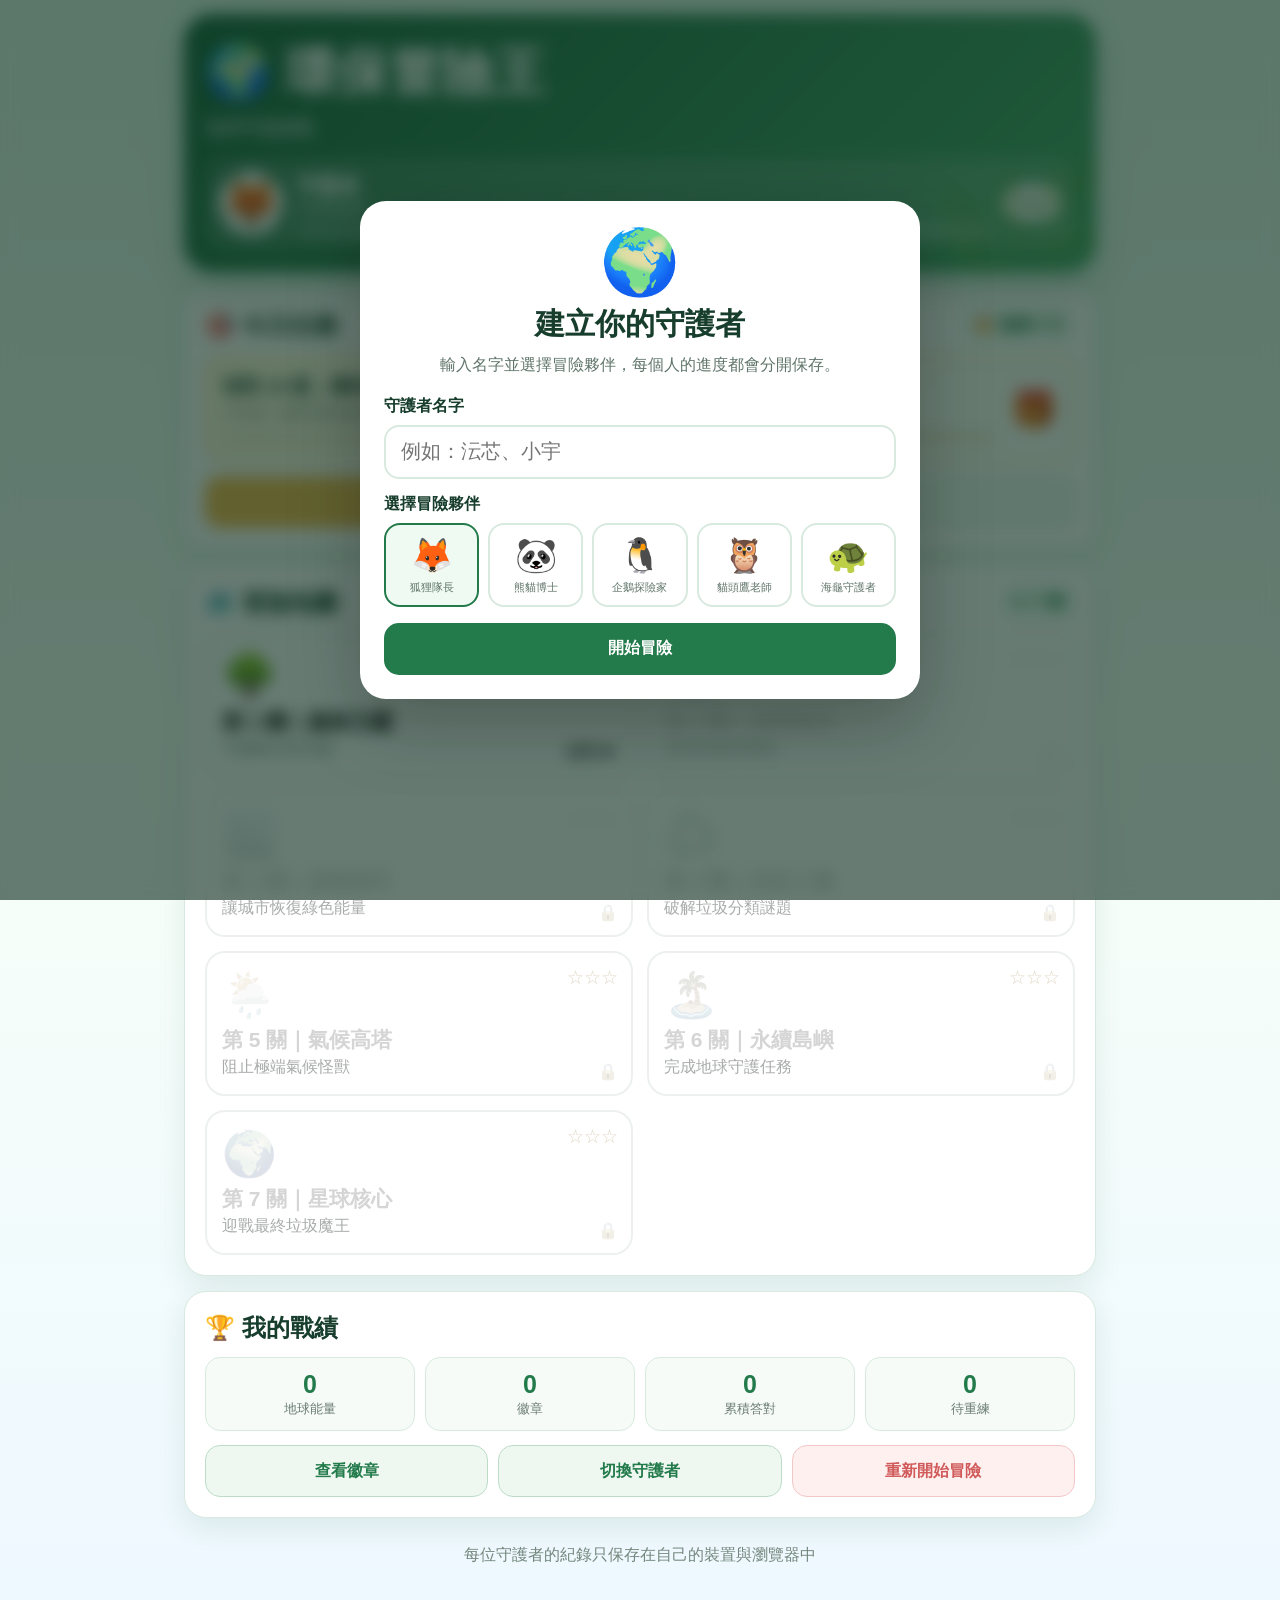
==== commit 662fdfa5: "Add files via upload" ====
--- a/index.html
+++ b/index.html
@@ -6,7 +6,7 @@
 <meta name="theme-color" content="#226b45">
 <meta name="apple-mobile-web-app-capable" content="yes">
 <meta name="apple-mobile-web-app-status-bar-style" content="black-translucent">
-<title>環保冒險王｜沄芯的地球守護挑戰</title>
+<title>環保冒險王｜地球守護挑戰</title>
 <style>
 :root{--g:#237a4b;--g2:#49a86e;--lime:#dff7bb;--cream:#fffaf0;--ink:#173d2c;--line:#d8eadf;--card:#fff;--gold:#f2b84b;--bad:#d15a5a}
 *{box-sizing:border-box} body{margin:0;font-family:-apple-system,BlinkMacSystemFont,"Noto Sans TC","Microsoft JhengHei",sans-serif;color:var(--ink);background:linear-gradient(#dff7e8,#f8fff8 45%,#eef8ff);min-height:100vh}
@@ -31,18 +31,29 @@
 .result{text-align:center}.rank{font-size:80px;font-weight:1000;color:var(--g)}.loot{font-size:46px;margin:12px}.badges{display:flex;gap:10px;flex-wrap:wrap}.medal{background:#fff9e8;border:1px solid #f1d687;border-radius:14px;padding:10px 13px;font-weight:900}
 .toast{position:fixed;left:50%;bottom:25px;transform:translateX(-50%);background:#173d2c;color:#fff;padding:12px 18px;border-radius:999px;font-weight:800;z-index:9;opacity:0;pointer-events:none;transition:.25s}.toast.show{opacity:1;bottom:40px}
 .small{color:#6b7d74;font-size:14px}.footer{text-align:center;color:#73877c;padding:12px 0 25px}
+
+.profile-modal{position:fixed;inset:0;background:rgba(11,43,29,.62);backdrop-filter:blur(8px);display:grid;place-items:center;padding:18px;z-index:30}
+.profile-box{width:min(560px,100%);max-height:92vh;overflow:auto;background:#fff;border-radius:26px;padding:24px;box-shadow:0 24px 70px rgba(0,0,0,.25);text-align:center}
+.profile-logo{font-size:64px}.profile-box h2{margin:4px 0 8px;font-size:30px}.profile-box p{color:#60756a;line-height:1.55;margin:0 0 18px}
+.profile-label{display:block;text-align:left;font-weight:900;margin:15px 0 8px}
+.name-input{width:100%;min-height:54px;border:2px solid var(--line);border-radius:15px;padding:0 15px;font-size:20px;color:var(--ink)}
+.avatar-grid{display:grid;grid-template-columns:repeat(5,1fr);gap:9px}
+.avatar-choice{border:2px solid var(--line);background:#fff;border-radius:16px;padding:10px 5px;font-size:34px;cursor:pointer}
+.avatar-choice small{display:block;font-size:11px;margin-top:5px;color:#60756a}.avatar-choice.selected{border-color:var(--g);background:#eefaf2}
+.profile-start,.profile-cancel{width:100%;margin-top:16px}
+@media(max-width:600px){.avatar-grid{grid-template-columns:repeat(3,1fr)}.profile-box{padding:19px}}
 </style></head>
 <body><div class="app">
 <section id="home">
 <div class="hero">
-<h1>🌍 環保冒險王</h1><p>沄芯的地球守護挑戰</p>
-<div class="player"><div class="avatar">🦊</div><div><strong>守護者 沄芯</strong><div class="sub" id="titleText">見習環保員</div><div class="xpbar"><div class="xpfill" id="xpfill"></div></div></div><div class="lv" id="lvText">Lv.1</div></div>
+<h1>🌍 環保冒險王</h1><p id="heroSubtitle">地球守護挑戰</p>
+<div class="player"><div class="avatar">🦊</div><div><strong id="playerName">守護者</strong><div class="sub" id="titleText">見習環保員</div><div class="xpbar"><div class="xpfill" id="xpfill"></div></div></div><div class="lv" id="lvText">Lv.1</div></div>
 </div>
 <div class="card"><div class="section-title"><h2>🎯 今日任務</h2><span class="pill" id="streak">連續 0 天</span></div>
 <div class="daily"><div><h3 id="dailyText">答對 10 題，獲得今日寶箱</h3><div class="small" id="dailySub">今天也一起幫地球恢復能量吧！</div><div class="taskbar"><div class="taskfill" id="taskfill"></div></div></div><div class="reward" id="chest">🎁</div></div>
 <div class="actions"><button class="btn gold" id="dailyBtn">開始今日挑戰</button><button class="btn secondary" id="wrongBtn">怪獸弱點筆記</button></div></div>
 <div class="card"><div class="section-title"><h2>🗺️ 冒險地圖</h2><span class="pill" id="worldProgress">0 / 7 關</span></div><div class="map" id="map"><div style="grid-column:1/-1;text-align:center;padding:20px">正在載入冒險地圖…</div></div></div>
-<div class="card"><div class="section-title"><h2>🏆 我的戰績</h2></div><div class="stats"><div class="stat"><b id="energy">0</b><small>地球能量</small></div><div class="stat"><b id="medalCount">0</b><small>徽章</small></div><div class="stat"><b id="correctTotal">0</b><small>累積答對</small></div><div class="stat"><b id="wrongCount">0</b><small>待重練</small></div></div><div class="actions"><button class="btn secondary" id="badgeBtn">查看徽章</button><button class="btn danger" id="resetBtn">重新開始冒險</button></div></div>
+<div class="card"><div class="section-title"><h2>🏆 我的戰績</h2></div><div class="stats"><div class="stat"><b id="energy">0</b><small>地球能量</small></div><div class="stat"><b id="medalCount">0</b><small>徽章</small></div><div class="stat"><b id="correctTotal">0</b><small>累積答對</small></div><div class="stat"><b id="wrongCount">0</b><small>待重練</small></div></div><div class="actions"><button class="btn secondary" id="badgeBtn">查看徽章</button><button class="btn secondary" id="switchProfileBtn">切換守護者</button><button class="btn danger" id="resetBtn">重新開始冒險</button></div></div>
 </section>
 
 <section id="quiz" class="card hidden">
@@ -55,31 +66,44 @@
 <section id="result" class="card result hidden"><div class="loot" id="loot">🌟</div><div class="rank" id="rank">S</div><h2 id="resultTitle"></h2><p id="resultText"></p><div class="actions"><button class="btn primary" id="againBtn">再挑戰一次</button><button class="btn secondary" id="homeBtn">回冒險地圖</button></div></section>
 
 <section id="badgePage" class="card hidden"><div class="section-title"><h2>🏅 守護者徽章冊</h2><button class="btn secondary" id="badgeBack">返回</button></div><div class="badges" id="badges"></div></section>
-<div class="footer">答題紀錄只保存在這台 iPad 的瀏覽器中</div></div><div class="toast" id="toast"></div>
+<div class="footer">每位守護者的紀錄只保存在自己的裝置與瀏覽器中</div></div>
+<div class="profile-modal hidden" id="profileModal">
+  <div class="profile-box">
+    <div class="profile-logo">🌍</div>
+    <h2>建立你的守護者</h2>
+    <p>輸入名字並選擇冒險夥伴，每個人的進度都會分開保存。</p>
+    <label class="profile-label">守護者名字</label>
+    <input id="nameInput" class="name-input" maxlength="12" placeholder="例如：沄芯、小宇">
+    <div class="profile-label">選擇冒險夥伴</div>
+    <div class="avatar-grid">
+      <button class="avatar-choice selected" data-avatar="🦊">🦊<small>狐狸隊長</small></button>
+      <button class="avatar-choice" data-avatar="🐼">🐼<small>熊貓博士</small></button>
+      <button class="avatar-choice" data-avatar="🐧">🐧<small>企鵝探險家</small></button>
+      <button class="avatar-choice" data-avatar="🦉">🦉<small>貓頭鷹老師</small></button>
+      <button class="avatar-choice" data-avatar="🐢">🐢<small>海龜守護者</small></button>
+    </div>
+    <button class="btn primary profile-start" id="saveProfileBtn">開始冒險</button>
+    <button class="btn secondary profile-cancel hidden" id="cancelProfileBtn">取消</button>
+  </div>
+</div>
+<div class="toast" id="toast"></div>
 
 <script>
 const BANK=[{"id":1,"level":"中級","q":"下列哪一項「不是」臺灣地層下陷的主因？","opts":["地層的變化運動","軟弱沖積層的自然壓實","超抽地下水","農地過度開墾"],"ans":3,"exp":"臺灣地層下陷的主要原因如下：(1)地層的變化運動(2)軟弱沖積層的自然壓實(3)堆積層整個重量壓密(4)重量結構物在軟弱地盤上由於加速壓密而引起小區局部的地層下陷(5)超抽地下水使地下水壓下降而引起地層下陷。"},{"id":2,"level":"中高級","q":"下列哪一項指標為臺灣水庫水質優養化程度指標？","opts":["RPI","CPI","CTSI","WQI"],"ans":2,"exp":"環保署每年針對臺灣20座主要水庫進行例行性水質監測，並以總磷、葉綠素a及透明度三項測值，計算卡爾森指數(CarlsonTrophicStateIndex, CTSI)，藉以表示水質優養化程度。"},{"id":3,"level":"高級","q":"下列哪一項為臺灣採用的河川污染程度指標？","opts":["水質指數","河川污染程度指數","水質飽和指數","卡爾森指數"],"ans":1,"exp":"河川污染指數(River Pollution Index, RPI)係由生化需氧量、溶氧量、氨氮及懸浮固體等四項水質參數所組成，據其數值，代表河川之污染程度。"},{"id":4,"level":"中級","q":"下列哪一種天氣狀況出現時，臺灣在未來幾天內的降雨機率「最低」？","opts":["強烈冷氣團南下，冷鋒前緣將會在明天通過臺灣","衛星雲圖中，大陸地區的華南雲雨帶朝臺灣移動","位在花蓮東南方100公里處的颱風直撲臺灣而來","太平洋高壓系統增強，影響範圍延伸至臺灣全島"],"ans":3,"exp":"高壓系統籠罩區域為下沉氣流，晴朗無雲，艷陽高照。"},{"id":5,"level":"高級","q":"下列哪個選項「不是」造成臺灣屬於缺水國家的原因？","opts":["地狹人稠","山坡陡峭","雨勢分散","河川短促"],"ans":2,"exp":"臺灣地狹人稠、山坡陡峭、雨勢集中，再加上河川短促，所以大部分的雨水都迅速地流入海洋。因此，臺灣每人每年平均可以分配到的水量，只有全地球平均雨量的七分之一，臺灣是地球排名第18的缺水國家(地區)。"},{"id":6,"level":"初級","q":"下列哪種設計更容易使炎熱的臺灣溫度升高？","opts":["加裝遮陽板","在屋頂加裝通風塔","室外有走廊設計","加裝玻璃帷幕"],"ans":3,"exp":"加裝遮陽板、在屋頂加裝通風塔及室外有走廊設計都是讓室內較為通風、散熱的設計。"},{"id":7,"level":"中高級","q":"以下哪一個民族尚未成為臺灣法定的原住民？","opts":["噶瑪蘭族","雅美族(達悟族)","西拉雅族","太魯閣族"],"ans":2,"exp":"依據《原住民族基本法》第二條原住民族定義：係指既存於臺灣而為國家管轄內之傳統民族，包括阿美族、泰雅族、排灣族、布農族、卑南族、魯凱族、鄒族、賽夏族、雅美族、邵族、噶瑪蘭族、太魯閣族及其他自認為原住民族並經中央原住民族主管機關報請行政院核定之民族。"},{"id":8,"level":"初級","q":"目前臺灣的各項用水總量以何者為最多？","opts":["生活用水","冷卻用水","農業灌溉","工業用水"],"ans":2,"exp":"目前臺灣用水總量，以農業灌溉最多，其次是工業用水和生活用水。"},{"id":9,"level":"中高級","q":"因臺灣各地環境不同，登革熱案例較常出現在哪一地區？","opts":["高雄","臺東","花蓮","宜蘭"],"ans":0,"exp":"由於降雨及溫度等環境因素的影響，臺灣登革熱案例在高雄出現較多。"},{"id":10,"level":"中級","q":"有全臺唯一的水陸空3D遊程，也是臺灣最負盛名水力發電重地，風景區以「高山湖泊」、「原住民文化」、「自然生態」等觀光遊憩為特色，上述為下列何國家風景特定區？","opts":["日月潭","阿里山","雲嘉南濱海","大鵬灣"],"ans":0,"exp":"日月潭是以拉魯島為界，東、西兩側因形似「日輪」和「月鉤」因而得名，百年來享有臺灣八景的美譽，也是臺灣最負盛名水力發電重地；風景區以「高山湖泊」、「原住民文化」、「自然生態」等觀光遊憩特色，每年吸引超過6百萬中外遊客到訪。"},{"id":11,"level":"中級","q":"有關臺灣地貌變化的敘述，下列哪個選項是「錯誤」的？","opts":["岩層呈水平狀態分布","岩石變質作用明顯","中央山脈與海岸山脈都在持續增高","地層抬升，連帶加速了河流的侵蝕速率"],"ans":0,"exp":"地層受到強烈擠壓，不易維持水平狀態。"},{"id":12,"level":"中級","q":"有關臺灣的環境特色說明，下列哪個選項是正確的？","opts":["冬季出現鮪魚群與臺灣海峽洋流的流向有關","西南部水產養殖區發生海水倒灌，主要是全球暖化所致","都市化程度越高，大氣中的氧氣含量將隨之升高","終年流經臺灣東部外海的黑潮是由赤道流轉向而來"],"ans":3,"exp":"冬季出現鮪魚群與黑潮洋流的流向有關。西南部水產養殖區超抽地下水造成地層下陷，才是海水容易倒灌之主因。都市化程度越高，大氣中的二氧化碳含量將隨之升高。"},{"id":13,"level":"中級","q":"自溫室效應被發現且由科學家提出警訊至今，聯合國及各國政府與非政府組織即著手研擬各種不同類型之減緩策略，以下哪些「不是」臺灣的減緩策略？","opts":["節約能源、提高能源效率","發展火力發電技術","開發新興與再生能源","發展溫室氣體減量"],"ans":1,"exp":"自溫室效應被發現且由科學家提出警訊至今，聯合國及各國政府與非政府組織即著手研擬各種不同類型之減緩策略，包括：節約能源、提高能源效率、開發新興與再生能源、發展溫室氣體減量技術。然而全球暖化和氣候變遷的趨勢，已非靠人類減少溫室氣體排放所能避免。"},{"id":14,"level":"中高級","q":"近年全球環境變遷，中國大陸西北土地沙漠化情況嚴重，致使臺灣每逢冬春之交，常見沙塵暴災害。臺灣近年在颱風來臨前或東北季風盛行期間，也常出現地區性的沙塵事件。上述臺灣的地區性沙塵事件，最可能發生在何種環境？","opts":["平原耕作地","山區崩塌地","河口灘地","沼澤灘地"],"ans":2,"exp":"沙塵必須有足夠沙源供應，所以河灘沙地最有可能。"},{"id":15,"level":"中級","q":"近年來，臺灣大量使用地下水的結果，部分地區開始出現下列哪些現象？(A)優養化；(B)地層下陷；(C)土壤鹽化；(D)湖泊污染；(E)地下水鹹化。","opts":["ABC","BCE","BCD","CDE"],"ans":1,"exp":"超抽地下水會使地層下陷、岩海地區土壤鹽化及地下水鹹化。"},{"id":16,"level":"中高級","q":"根據中央氣象局對於臺灣降水強度的分類標準，24小時內累積了350毫米以上降水量的氣象事件即可稱為高強度的「超大豪雨」，則哪種情況造成的降水事件「較不易」形成「超大豪雨」？","opts":["南部熱對流雨","東北部地形雨","澎湖午後雷陣雨","阿里山區颱風雨"],"ans":2,"exp":"一般而言，熱帶與副熱帶地區的熱對流雨(午後雷陣雨)為雨時短、雨區小的降水類型，雖然降水強度大，但由於降雨時間不長，通常無法累積大量的降水；尤其澎湖群島地勢平坦，降水若無其它因素的影響，無法有效超越「超大豪雨」的門檻。"},{"id":17,"level":"中級","q":"根據統計資料，臺灣最容易遭受大陸沙塵暴影響的季節是？","opts":["春季","夏季","秋季","冬季"],"ans":0,"exp":"沙塵暴為東亞沙漠區春季相當活躍的一種天氣現象，臺灣最易受大陸沙塵暴影響的季節。"},{"id":18,"level":"中級","q":"造成臺灣近年來常發生土石流災害的因素中，下列何者屬於人為的因素？","opts":["地震造成的山崩","連續不斷的大雨","土地不當開發及利用","地形陡峻且多順向坡"],"ans":2,"exp":"山崩和土石流都是地表破壞的現象，其成因受地質、地形、植被、水量和人為開發等因素影響。在豪雨、颱風和地震發生後因土石間的摩差力減弱，更容易發生山崩和土石流。"},{"id":19,"level":"中級","q":"當臺灣有地震發生時，中央氣象局會很快的發布地震規模與各地地震震度。有關地震規模與地震震度的敘述，下列何者是正確的？","opts":["規模用來表示地震破壞的程度，震度用來表示地震釋放能量的多寡","規模用來表示地震釋放能量的多寡，震度用來表示地震破壞的程度","規模用來表示地震釋放能量的多寡，震度用來表示地震影響的範圍","規模用來表示地震影響的範圍，震度用來表示地震釋放能量的多寡"],"ans":1,"exp":"地震規模和地震震度的定義要記得兩者不同；規模用來表示地震釋放能量的多寡，震度用來表示地震破壞的程度。"},{"id":20,"level":"中級","q":"當臺灣有地震發生時，常可聽到新聞有相關報導，下列所報導的內容何者是「錯誤」的？","opts":["本次地震發生的震央位置在花蓮，震源深度為200公里","震度為花蓮4.2、臺東3.6、宜蘭3.4","地震的大小為芮氏地震規模5.3","發生原因是菲律賓海板塊擠壓歐亞板塊所致"],"ans":1,"exp":"震度是地震對各地破壞的程度，表示方法為0至7的整數後加單位「級」。"},{"id":21,"level":"中高級","q":"對臺灣，全球暖化現象造成生物影響的推測，下列哪個選項較合理？","opts":["杜鵑延後開花","珊瑚繁殖旺盛","櫻花鉤吻鮭的數量激增","紫斑蝶越冬遷徙的時間延後"],"ans":3,"exp":"受全球暖化影響，臺灣紫斑蝶越冬遷徙到臺東縣大武山區棲息的時間已縮短，同時暖冬使近年來紫斑蝶越冬遷徙時間也漸漸延後。"},{"id":22,"level":"中級","q":"臺灣之大氣空氣品質指標為何？","opts":["WQI","PSI","CSCI","RPI"],"ans":1,"exp":"空氣污染指標為依據監測資料將當日空氣中懸浮微粒、二氧化硫、二氧化氮、一氧化碳、臭氧濃度等數值，計算該測站當日之空氣污染指標值(PSI)。"},{"id":23,"level":"初級","q":"臺灣目前廢水排放總量，最多的是哪一類污水？","opts":["工廠污水","礦場污水","生活污水","農業污水"],"ans":2,"exp":"臺灣目前廢水排放總量，最多的是生活污水。"},{"id":24,"level":"中級","q":"臺灣在春末夏初，常為陰雨綿綿的天氣，這是何種鋒面所造成的？","opts":["滯留鋒","暖鋒","冷鋒","囚錮鋒"],"ans":0,"exp":"當冷、暖空氣移動方向接近平行，此時鋒面移動緩慢而近似滯留，稱為滯留鋒，是造成5月和6月梅雨季陰雨線綿的原因。"},{"id":25,"level":"高級","q":"臺灣年降雨量是世界平均值的2至3倍，卻為排名第18的缺水國家，下列哪個選項「不是」其原因？","opts":["人口稠密","地形陡峭，山高水急","大量興建水庫","降雨季節集中"],"ans":2,"exp":"臺灣河川大都源短而流急，降雨流入河川後很快流入海洋，不易蓄存與利用。因河川不易蓄存水量，故在適當之地點建築兼具蓄水、發電、灌溉、調節水量等功能之水庫自有其必要性。然而本島屬年輕地質，集水區上游山區地質較為脆弱，可供建壩蓄水之優良位址不多，部分水庫也因優養化情形嚴重，水質惡化，而降低水源的有效供應。"},{"id":26,"level":"中級","q":"臺灣每年都會因為洪水而造成許多地區淹水，甚至爆發土石流傷害，試問下列哪一種天氣型態比較”不容易”使南部地區發生洪水災害？","opts":["颱風","梅雨","東北季風增強","西南氣流增強"],"ans":2,"exp":"東北季風不易為南部帶來降雨，故不易造成洪水；其他3個選項則容易使南部地區發生洪水災害。"},{"id":27,"level":"中高級","q":"臺灣河川水質優劣以下列哪一項指標來代表？","opts":["RPI","WQI","CTSI","CPI"],"ans":0,"exp":"河川水質由氨氮、生化需氧量、溶氧、懸浮固體等4項水質參數之濃度值，計算水質指標值，判定河川水質之污染程度(RPI)。"},{"id":28,"level":"中高級","q":"臺灣的原住民族可以自治嗎？","opts":["不可以，這是搞國家分裂","不可以，最大族漢人都不能獨立自治","不可以，大陸反對","可以，但要依各原住民族意願決定"],"ans":3,"exp":"依據《原住民族基本法》第四條規定政府應依原住民族意願，保障原住民族之平等地位及自主發展，實行原住民族自治；其相關事項，另以法律定之。"},{"id":29,"level":"中級","q":"臺灣的氣候深受季風的影響，使得冬、夏季各有不同的天氣特徵，試問下列相關敘述哪個選項是正確的？","opts":["夏季盛行西南季風及東南風","太平洋暖氣團強盛時，盛行東北季風","臺灣北部地區受東北季風的影響較南部弱","臺灣東北部地區的冬季較南部寒冷乾燥"],"ans":0,"exp":"太平洋暖氣團強盛時，盛行西南季風和東南風；東北季風盛行時，北部及東北部為迎風面而所受影響較大，較南部易降雨且較寒冷潮濕。"},{"id":30,"level":"中高級","q":"臺灣時有山崩發生，下列何者「不是」臺灣山崩的主因？","opts":["臺灣地處地殼不穩定處","臺灣山地面積廣，地勢陡峭","地處高溫多雨之地，化學風化物質多","春季雪水多，增加潤滑力"],"ans":3,"exp":"臺灣因位於板塊交接帶，地勢陡峻，又加上高溫多雨易發生山崩災害；臺灣春季融雪只發生在部分高山山上，非全臺灣山崩主因。"},{"id":31,"level":"中高級","q":"臺灣常見的魚類中，下列何者對環境鹽度變化的忍受程度最高？","opts":["河口的彈塗魚","海中洄游的烏魚","礁岩中的石斑魚","溪流中的高身鲴魚"],"ans":0,"exp":"海水鹽度高，溪流鹽度低，在正常情況下其變化都極些微。河口與礁岩皆有鹽度變化的現象，但該現象以河口更為明顯，故生存於河口的生物，對鹽度變化的忍受程度應最為寬廣。"},{"id":32,"level":"中級","q":"都市焚化爐的興建，主要是解決何種污染？","opts":["水質污染","空氣污染","垃圾污染","噪音污染"],"ans":2,"exp":"人類活動的過程中難免會產生廢棄物，若不妥善處理，就可能產生有害的物質影響身體健康，興建焚化爐的目的是為了減少固態廢棄物。"},{"id":33,"level":"中高級","q":"臺灣造林應優先考量辦理的區域，「不包括」哪些地區？","opts":["山坡地","復耕性低或污染整治完成之農地","都會公園","嚴重地層下陷地區"],"ans":2,"exp":"造林應優先考量於山坡地辦理；復耕性低或污染整治完成之農地、臺糖釋出、條件不佳或請領補助之特定農業區土地、嚴重地層下陷或政府規劃之造林專區，推動造林。"},{"id":34,"level":"高級","q":"環保署針對臺灣海域水質的監測，其例行檢測每隔多久1次？","opts":["每月1次","每季1次","每半年1次","每年1次"],"ans":1,"exp":"現行臺灣的海域水質監測，自91年度開始執行，將沿海規劃成19個沿海區域，總計有104個監測站，現行海域水質監測頻率為每季1次。"},{"id":35,"level":"中級","q":"關於臺灣降雨情形的敘述，下列哪個選項是正確的？","opts":["東北季風盛行時，南部發生豪大雨的機率較北部高","梅雨季節常是風大雨小的情形","颱風來襲時由於風雨強大，中央氣象局會特地另行發布特報","臺灣的水資源主要來自春雨"],"ans":2,"exp":"東北季風盛行時，南部不易降雨，梅雨季節通常風速小，但可能出現較大雨勢，臺灣的水資源主要來自梅雨期及颱風季。"},{"id":36,"level":"中高級","q":"以下哪一項「不是」優先要提升都會地區對氣候變遷調適防護能力的原因？","opts":["臺灣將近80％的人口聚集在都市地區","都市地區土地價值非常高","相關都市土地的規劃與管理制度缺乏對氣候變遷的回應","都市地區的氣候脆弱度高"],"ans":1,"exp":"臺灣將近80％的人口聚集在都市地區，而相關都市土地的規劃與管理制度缺乏對氣候變遷的回應，都市地區的氣候脆弱度高，應積極推動氣候變遷調適，以提升都會地區整體調適防護能力。"},{"id":37,"level":"高級","q":"(A)主管機關、(B)所有人、(C)使用人、(D)管理人，下列哪些人可申請「歷史建築」之登錄？","opts":["AB","BC","CD","AD"],"ans":0,"exp":"依據《文化資產保存法》第十五條所示。"},{"id":38,"level":"中級","q":"(A)尼羅河三角洲；(B)野柳女王頭；(C)黃土高原；(D)太魯閣峽谷；(E)挪威峽灣。上述著名的地質景觀中，何者屬於旺盛的搬運與堆積作用下所形成的地形？","opts":["ABC","BCE","AC","CDE"],"ans":2,"exp":"尼羅河三角洲為河流所形成的地形，黃土高原為風力所形成的地形，野柳女王頭、太魯閣峽谷、挪威峽灣為旺盛侵蝕力作用下所形成。"},{"id":39,"level":"中級","q":"(A)砂灘；(B)V型谷；(C)鵝卵石；(D)三角洲；(E)冰磧石；(F)海拱。以上為沉積作用所形成的有幾種？","opts":["1種","3種","2種","4種"],"ans":1,"exp":"砂灘、三角洲、冰磧石為沉積作用所形成；V型谷為河流的侵蝕；鵝卵石為搬運作用形成；海拱為海浪的侵蝕。"},{"id":40,"level":"中級","q":"(A)氧氣；(B)氮氣；(C)氨氣；(D)水氣；(E)臭氧，以上五種氣體，何者是組成大氣的固定成分氣體？","opts":["AB","AC","BD","DE"],"ans":0,"exp":"大氣的主要成分為氮(78.1%)、氧(20.9%)和氬(0.93%)，這些氣體所占比例極高，稱為固定成分，不隨時間地點而變動。大氣中極少的一部分為變動成分，如水、二氧化碳、臭氧等氣體，這些氣體會隨時間地點的不同而變化。"},{"id":41,"level":"高級","q":"《不願面對的真相》一書中講述有關全球暖化之議題，該書作者是誰？","opts":["歐巴馬","柯林頓","陳文茜","高爾"],"ans":3,"exp":"《不願面對的真相》記錄了美國前副總統高爾巡迴世界各地的全球暖化演講，他以時而風趣、時而嚴肅的態度，用最簡單易懂的概念，讓人瞭解「全球暖化」及其可能帶來的毀滅性後果。"},{"id":42,"level":"高級","q":"《巴賽爾公約》主要管制哪一類污染物？","opts":["一般廢棄物","工業廢水","酸雨","有害事業廢棄物"],"ans":3,"exp":"國際間為減少有害事業廢棄物的產生，並避免跨國運送時造成環境污染，乃設定《巴塞爾公約》。"},{"id":43,"level":"中高級","q":"《文化資產保存法》包含七大項，其中之一的自然地景所指為何？","opts":["流傳於各族群與地方之傳統技藝與藝能","與國民生活有關之傳統並有特殊文化意義之風俗","具保育自然價值之自然區域、地形、植物及礦物","蘊藏過去人類生活所遺留具歷史文化意義之遺物"],"ans":2,"exp":"依據《文化資產保存法》第三條第七款所示「七、自然地景：指具保育自然價值之自然區域、地形、植物及礦物。」"},{"id":44,"level":"中級","q":"《里約宣言》提出有三項關係依存是不可分割的，下列何者為「錯誤」？","opts":["慈愛","和平","發展","保護環境"],"ans":0,"exp":"《里約宣言》第25條原則，和平，發展和保護環境是相互依存和不可分割的"},{"id":45,"level":"初級","q":"《京都協議書》主要共識是什麼？","opts":["全面管制塑化劑的使用","全面管制多氯聯苯","環境荷爾蒙物質的管制","管制二氧化碳的排放"],"ans":3,"exp":"《京都協議書》主要共識是管制二氧化碳的排放。"},{"id":46,"level":"中級","q":"《京都議定書》中規範下列何種溫室氣體？","opts":["二氧化碳(CO2)","氧氣(O2)","一氧化碳(CO)","臭氧(O3)"],"ans":0,"exp":"「京都議定書」係依據各國所提建議案再行協商以達共識，其重點包括管制氣體CO2、CH4、N2O、HFCs、PFCs、SF6等六種溫室效應的氣體減量。"},{"id":47,"level":"中級","q":"《京都議定書》內容主要是限制下列何種氣體的排放，避免溫室效應惡化？","opts":["二氧化碳","臭氧","水","一氧化碳"],"ans":0,"exp":"京都議定書內容主要針對各國二氧化碳的排放。"},{"id":48,"level":"高級","q":"《京都議定書》在1997年日本京都會議時簽訂，明確訂定各國溫室氣體減量責任與時程。但是在各國各有其考量下，到了哪一年2月才生效？","opts":["1998年","2000年","2002年","2005年"],"ans":3,"exp":"1997年在日本京都，各國簽署具有法律約束力的《京都協議書》(KyotoProtocol)，明確訂定各國溫室氣體減量責任與時程。不過，在各國各有其考量下，《京都協議書》遲至2005年2月才生效。"},{"id":49,"level":"高級","q":"下列何者屬於《京都議定書》所管制的溫室氣體？","opts":["二氧化硫","氟硼酸","甲烷","一氧化氮"],"ans":2,"exp":"常見的溫室氣體：二氧化碳、甲烷、氧化亞氮、氫氟碳化物類、全氟碳化物。京都議定書除了針對上述五種溫室氣體管制外，還增加六氟化硫(SF6)的管制。"},{"id":50,"level":"中高級","q":"《京都議定書》是因為下列何者之締約大會下所制訂定的？","opts":["華盛頓公約","聯合國氣候變化綱要公約","拉姆薩爾公約","斯德哥爾摩公約"],"ans":1,"exp":"氣候變化綱要公約於1992 年6月於地球高峰會議由153 國共同簽署，旨在管制溫室效應氣體排放，減緩暖化。1997年12月初召開第3 屆締約國大會，簽定京都議定書，首次列入具法律拘束。"},{"id":51,"level":"高級","q":"《京都議定書》規定開發國家到哪一年平均二氧化碳排放量需比1990年減少5.2%？","opts":["1995年","2010年","2012年","2030年"],"ans":2,"exp":"《京都議定書》規定，到2012年，所有發達國家排放的二氧化碳等6種溫室氣體的數量，要比1990年減少5.2％。"},{"id":52,"level":"高級","q":"《京都議定書》規範各個國家可以透過購買下列哪一項權益，而達到全球暖化減輕目標？","opts":["二氧化碳排放權","一氧化碳排放權","最佳可行技術","空氣污染防治設備"],"ans":0,"exp":"1997年在京都議定書架構下，為了促進各國完成溫室氣體減排目標，議定書允許兩個發達國家之間可以進行排放額度買賣的“排放權交易”，即難以完成削減任務的國家，可以花錢從超額完成任務的國家買進超出的額度。"},{"id":53,"level":"高級","q":"《京都議定書》管制之溫室氣體包含下列哪個選項？","opts":["氧化亞氮(N2O)","亞硝酸(HNO2)","六氟化鈾(UF6)","二丁基硫醚(C8H18S)"],"ans":0,"exp":"其管制之溫室氣體為二氧化碳、甲烷、氧化亞氮、全氟化物、氫氟碳化物及六氟化硫等六種。為使國內產業及早因應氣候變遷及溫室氣體管制帶來的影響，我國早已輔導產業進行溫室氣體盤查與登錄等基礎工作，並導入ISO14064國際溫室氣體管理系統，協助產業建置溫室氣體管理能力，以循序漸進方式減緩未來可能面臨之衝擊。"},{"id":54,"level":"高級","q":"《拉姆薩爾公約》中特別強調要保護下列何種動物的棲息地？","opts":["雲豹","水鳥","北極熊","大象"],"ans":1,"exp":"拉姆薩爾公約又稱特殊水鳥棲息地國際重要濕地公約，於1971 年2 月開放簽署，1975 年12 月生效，主要內容為重視特殊水鳥、加強濕地及動植物保育，並適當利用濕地。"},{"id":55,"level":"高級","q":"《放流水標準》中規定「食品製造業」放流水中「懸浮固體」之最大限值為多少？","opts":["50毫克/公升","40毫克/公升","30毫克/公升","20毫克/公升"],"ans":2,"exp":"《放流水標準》中規定「食品製造業」放流水中「懸浮固體」之最大限值為30毫克/公升。"},{"id":56,"level":"高級","q":"《寂靜的春天》一書主要反映哪一類化學物質的濫用會對生態平衡造成威脅？","opts":["百滅寧","DDT","芬普寧","脫克松"],"ans":1,"exp":"當時DDT抑止了疫病傳染，對殺蟲也很有效，能使農作物豐收，被視為有效的仙丹。DDT導致很多鳥死亡，卡森女士不希望春天將因喪失鳥鳴而寂靜，促使她出書來告訴世人她的心聲。"},{"id":57,"level":"高級","q":"《寂靜的春天》是全球第一本有系統、而且深入淺出探討化學污染危害環境與生態的書，這本書的作者是誰？","opts":["珍古德","瑞秋卡森","李奧波","梭羅"],"ans":1,"exp":"1962年，瑞秋‧卡森女士「寂靜的春天」一書甫在美國問世，立即引起熱烈的爭議及迴響，繼而成為轟動全球的警世木鐸。三十多年來，卡森女士在本書中的先知與遠見早已獲得証實，「寂靜的春天」更在世界環保風潮中占有相當的地位。"},{"id":58,"level":"高級","q":"《斯德哥爾摩公約》的主要目的為何？","opts":["溫室氣體","保護瀕臨絕種生物","禁用或限制生產持久性有機污染物","永續發展"],"ans":2,"exp":"《斯德哥爾摩公約》是有關環境保護的國際公約，目的在禁用或限制生產持久性有機污染物。"},{"id":59,"level":"高級","q":"《華盛頓公約》以下列何種方式保護稀有或瀕臨絕種動植物？","opts":["管理野生動植物之捕殺","管理野生動植物之貿易","管理野生動植物之擁有權","僅開放部分時間提供捕獵"],"ans":1,"exp":"《華盛頓公約》即瀕臨絕種野生動植物貿易公約，已有100 個以上國家政府批准及執行該公約，該公約旨在以管制國際間野生動植物貿易為手段，達到保護稀有或瀕臨絕種動植物之目的。"},{"id":60,"level":"中級","q":"《華盛頓公約》的目的為何？","opts":["促進資源永續利用","保護瀕臨絕種生物","防止氣候變遷對生態系造成之衝擊","防止全球暖化"],"ans":1,"exp":"《華盛頓公約》的目的，在於保護瀕臨絕種生物。"},{"id":61,"level":"中級","q":"《飲用水管理條例》所稱飲用水之種類如何？","opts":["自來水","社區自設公共給水設備供應之水","經連續供水固定設備處理後供應之水","以上皆是"],"ans":3,"exp":"本條例所稱飲用水，指供人飲用之水；其種類如下：(1)自來水：指依自來水法以水管及其他設施導引供應合於衛生之公給水。(2)社區自設公共給水設備供應之水。(3)經連續供水固定設備處理後供應之水。(4)其他經中央主管機關指定之水。"},{"id":62,"level":"中高級","q":"《蒙特婁議定書》之簽署，主要希望能夠保護下列哪一項地球環境？","opts":["北極冰原","地球臭氧層","酸化土壤","熱帶雨林"],"ans":1,"exp":"臭氧層破壞攸關全球生態環境議題，聯合國環境規劃署(UNEP)於1985年簽訂維也納公約，承諾保護臭氧層與研擬因應對策。1987年更進一步簽署具《蒙特婁議定書》，致力於減少生產及使用破壞臭氧層物質。"},{"id":63,"level":"中級","q":"《蒙特婁議定書》是為保護臭氧層，管制國際間臭氧層破壞物質的使用，下列何者「不是」管制的項目？","opts":["二氧化碳","四氯化碳","氟氯碳化合物(CFCs)","溴甲烷"],"ans":0,"exp":"目前管制的項目包括全氟氯碳化合物(CFCs)、海龍(Halons)、四氯化碳、非全氟氯碳化合物(HCFCs)、非全氟溴碳化合物(HBFCs)、三氯乙烷及溴甲烷等。"},{"id":64,"level":"高級","q":"《蒙特婁議定書》是針對下列哪一類化學物質進行管制？","opts":["四氯化碳","甲基氯仿","溴甲烷","氯化銀"],"ans":0,"exp":"1990年6月在英國倫敦召開第二次會議中擴大列管物質，除原有列管項目之外，另增加CFC-13、四氯化碳以及三氯乙烷，共計12種化學物質。"},{"id":65,"level":"中級","q":"《蒙特婁議定書》與京都議定書都是為了全球人民的生活品質所簽訂的，試問兩者的訂定宗旨分別為何？","opts":["禁用氟氯碳化物、減少溫室氣體排放","增加溫室氣體排放、禁用氟氯碳化物","使用氟氯碳化物、增加溫室氣體排放","減少溫室氣體排放、禁用氟氯碳化物"],"ans":0,"exp":"《蒙特婁議定書》宗旨是禁用氟氯碳化物；京都議定書宗旨是減少溫室氣體排放量。"},{"id":66,"level":"初級","q":"《機動車輛停車怠速熄火管理辦法》主要是為了要解決下列何種環境問題的政策？","opts":["行人安全","石油危機","交通壅塞","空氣污染"],"ans":3,"exp":"因車輛惰轉所排放之空氣污染物濃度較行進時為高，對人體健康之影響亦較高。"},{"id":67,"level":"初級","q":"《環境基本法》說明「國民應秉持環境保護理念，減輕因日常生活造成之環境負荷」。在消費行為上，應以下列何者為原則？","opts":["聰明消費","最小消費","藍色消費","綠色消費"],"ans":3,"exp":"國民應秉持環境保護理念，減輕因日常生活造成之環境負荷。消費行為上，以綠色消費為原則。"},{"id":68,"level":"初級","q":"《環境基本法》說明「基於國家長期利益，經濟、科技及社會發展均應兼顧環境保護」，但以下列何者為優先考量？","opts":["科技","經濟","環境","社會"],"ans":2,"exp":"經濟、科技及社會發展對環境有嚴重不良影響或有危害之虞者，應環境保護優先。"},{"id":69,"level":"高級","q":"《環境影響評估法》施行多年，大約為民國幾年通過？","opts":["83年","92年","73年","88年"],"ans":0,"exp":"《環境影響評估法》施行多年，於民國83年通過。"},{"id":70,"level":"中高級","q":"「4月臺灣宣告水荒，北部地區水庫蓄水量嚴重不足，已開始有局部管線末端地區產生無水可用的窘境，24日晚間氣象播報說明今、明兩天鋒面過境後，臺灣降水的機會將要等到5月中「入梅」後，才可望解決旱象。」按上述文中「入梅」的降水成因應與下列哪個選項相同？","opts":["沙漠地區的暴雨","颱風過後的西南氣流","貴州、四川地區的秋雨","西北雨"],"ans":2,"exp":"入梅即梅雨期開始的用語，梅雨是因為冷、暖交鋒所造成的氣旋雨、滯留鋒型態。在沙漠地區暴雨為對流雨；在西南氣流屬於低氣壓氣旋雨；在貴州、四川的秋雨屬於梅雨；在西北雨即熱雷雨，屬對流雨。"},{"id":71,"level":"高級","q":"「ISO14020環境標誌與宣告」系列標準，所提到的「回收比率」為何？","opts":["在產品或包裝中，所使用的回收料","在產品或包裝中，回收過程的程序","在產品或包裝中，回收料的重量比","在產品設計過程中，所回收的材料"],"ans":2,"exp":"ISO14021「廠商自行宣告之環境訴求」的回收比率之定義為「在產品或包裝中，回收料的重量比」"},{"id":72,"level":"中高級","q":"「三月死魚鰍，六月風燬稻。」是昔日農家常會擔心的兩種災情，後者所謂「風燬稻」的「風」，指的是下列哪個選項？","opts":["颱風","焚風","海風","滯留鋒"],"ans":0,"exp":"農曆三月時是季風交替的乾季，常發生圳溝中的魚鰍因缺水而死的情況；而農曆六月時是颱風季節，強大風勢常吹毀田裡準備收成的稻穀。"},{"id":73,"level":"高級","q":"「千塘之鄉」指的是臺灣的哪一行政區？","opts":["臺北","桃園","嘉義","花蓮"],"ans":1,"exp":"由於桃園境內多斷頭河，先民自清代以來為了解決缺水問題，在桃園臺地(地質為紅土層具有高含水率)挖渠諸多人工埤塘，以供農田灌溉之用，桃園因而贏得「千塘之鄉」的美稱。"},{"id":74,"level":"中級","q":"「中央山脈縱貫臺灣島，早期雖然阻隔東西部的聯繫，但也阻擋不少天然災害的侵襲。」文中所指的「天然災害」主要指的是下列何者？","opts":["寒害","沙塵暴","旱災","颱風"],"ans":3,"exp":"臺灣位於西太平洋颱風路徑上，時常從東部登陸後被中央山脈阻擋，減少臺灣西部的災害。"},{"id":75,"level":"中高級","q":"「丹恩颱風來襲，恆春鎮在10月8日的24小時內降下262毫米的雨。」此段報導是在強調下列哪項降水特徵的指標？","opts":["降水強度","降水多寡","降水變率","雨區大小"],"ans":0,"exp":"單位時間內的降水量，稱為降水強度。"},{"id":76,"level":"中高級","q":"「日月潭原為天然斷層湖泊，後因興建成水庫，水位增高而成人工湖泊，此一改變除造成生態的破壞外，也讓當地原居民幾乎搬遷殆盡。」上述的議題分析應用了地理學的哪個觀點？","opts":["空間分析","生態分析","區域複合體分析","綜合分析"],"ans":1,"exp":"題幹中強調興建日月潭水庫所造成的影響，因此應屬於人地關係的生態分析。"},{"id":77,"level":"中高級","q":"「水是哈尼族的農業命脈，森林涵養著水源，讓水順著盤山而下的溝渠流入村寨、從上而下漫灌層層堆疊的梯田中，最後匯入河谷底的江河湖泊，又蒸發升高，化為雲、霧、陰雨，儲存於高山森林，如此反覆，生生不已。…」這段文字主要顯示何種概念？","opts":["水資源","水平衡","水循環","生態平衡"],"ans":2,"exp":"文中提及森林涵養水源-匯入河谷-蒸發升空-化為雲、霧、陰雨，敘述的是蒸發-凝結-降水的水循環觀念。"},{"id":78,"level":"高級","q":"「水循環」的能量主要來自於哪裡？","opts":["星星","隕石","太陽","月亮"],"ans":2,"exp":"太陽為水循環的主要能量來源；太陽不但控制了大氣的結構和運動，同時也以大氣為仲介而驅動了水循環。"},{"id":79,"level":"高級","q":"「水華」指的是水域呈現何種現象？","opts":["水域中藻類大量增生","水域中被大量油污污染","水域中出現過多的外來種","水域中魚類大量繁衍"],"ans":0,"exp":"當一個水域中藻類大量增生，到達一種極為顯著的現象，即為水華。例如有機廢物造成的優養化，常是水庫、池塘甚至海岸邊的水華形成原因。這時由於藻類大量增生，白天因行光合作用，池中生物尚無大礙，但在晚上因行呼吸作用，造成水中含氧急速下降，池中的魚貝類因此窒息大量死亡，然後腐敗的屍體，伴隨大量死亡的藻類浮於水表。"},{"id":80,"level":"中高級","q":"「世界清潔日」的活動是由下列哪個組織之下的機構協助籌畫的？","opts":["世界貿易組織","臺灣荒野保護協會","行政院環境保護署","聯合國"],"ans":3,"exp":"澳大利亞的職業帆船手於西元1989年3月發動第一次「雪梨港清潔日」活動，澳大利亞政府將每年三月第一個星期日，定為「澳大利亞清潔日」，後來這個活動由聯合國的環境組織協助各國籌畫清潔活動。"},{"id":81,"level":"中高級","q":"「世界綠色和平組織」對日本使用東南亞熱帶雨林資源的一則報導：日本國禁止伐木，卻大量使用免洗筷，並有過度精緻包裝的文化；木材進口量年年增加，……，而這些木材主要來自東南亞地區。上述報導主要批判是下列何者？","opts":["鼓勵國內大量消費木材製品及紙類包裝","保育本國資源卻大肆使用他國森林資源","視木材為該國與東南亞國家的貿易商品","對森林資源的保育態度積極"],"ans":1,"exp":"題幹敘述「日本國內禁止伐木，但卻大量使用免洗筷，過度精緻包裝，木材進口量年年增加」，顯見日本保育本國資源，卻大肆使用他國森林資源。"},{"id":82,"level":"中高級","q":"「可再生能」是指由各種可持續補充的自然資源(包括日光、風、雨、潮汐、地熱等)中取得的能量，它大約佔了全球總耗用能量的五分之一。下列與可再生能源有關的敘述，何者錯誤？","opts":["太陽輻射的能量是由其內部的核能轉換而來","可再生能源如：日光，具有不會提高 排放量的優點","太陽能電池是一種直流電源，可將太陽光能直接轉換為電能","潮汐所以能提供能量，完全源自地球對海水的重力作用，與其他星球無關"],"ans":3,"exp":"風力和水力這些能源的使用都可以減少溫室氣體排放，其它無碳能源還包括太陽能、風能、地熱能、水力能、潮汐能、海洋熱能轉換、生質能。潮汐是地球上的海洋表面受到太陽和月球的潮汐力作用引起的漲落現象，海洋和港灣口積水深度的改變，並且形成震盪的潮汐流。"},{"id":83,"level":"初級","q":"「可回收、低污染、省資源」的產品符合下列哪項標章概念？","opts":["節能標章","回收標章","環保標章","以上皆是"],"ans":2,"exp":"行政院環保署設計的「環保標章」，象徵「可回收、低污染、省資源」的綠色消費觀念，有助於國人養成「資源節約」的概念；在生活中，我們應該儘量選用貼有環保標章的商品。"},{"id":84,"level":"中高級","q":"在作物收成後將殘株混入土中並加以翻土的休耕方式，對農田的生態環境帶來什麼影響？","opts":["提高土壤肥力","使土壤密實，減緩土壤侵蝕","翻動表土，加速土壤母質風化速度","使土壤疏鬆有利種植"],"ans":0,"exp":"大多數的農夫在播種前都會先犁田，這種在栽種前先翻土的做法，可以埋覆作物殘株、動物糞肥和麻煩的雜草，為要提高土壤的生產力；因其非翻動風化層，故與母質風化速率無關。"},{"id":85,"level":"高級","q":"「石滬」是早期居民利用海水的哪種特性來捕魚？","opts":["洋流","沿岸流","潮汐","湧浪"],"ans":2,"exp":"石滬漁業是一種在潮間帶上疊砌石堤，以便在退潮時阻斷洄游魚群的退路，把魚兒圍困在石堤內來捕撈的陷阱漁法，只有潮間帶遼闊，風浪強、潮差大，石材取得容易的地方才得以發展。據了解，全世界只有日本、琉球群島、臺灣，及太平洋的部分珊瑚礁群島等少數地區有石滬漁業，而澎湖則可能是石滬最發達的地方。"},{"id":86,"level":"中高級","q":"「在中緯度地區，由於某種關鍵因素的影響，天然植被的經向地帶性格外規律，呈現由西(沿海)向東(內陸)依序為森林、草原與沙漠的變化。」上述最為關鍵的影響因素應為下列哪個選項？","opts":["洋流","西風","海拔高度","熱帶氣旋"],"ans":1,"exp":"西風帶來充沛的水氣，由西向東吹拂並造成降水，愈往內陸呈現愈乾燥特徵，故降水由西向東遞減，天然植被亦以森林、草原至沙漠依序出現。"},{"id":87,"level":"中高級","q":"「在特定地域，同一時間內、同種個體所組成之群體」，在生態學上被稱為何？","opts":["族群","物群","聚群","類群"],"ans":0,"exp":"「在特定地域，同一時間內、同種個體所組成之群體」，在生態學上被稱族群。族群的成因有下列三項：(1)主動的移動；(2)被動的移動；(3)生殖的需求或結果。"},{"id":88,"level":"高級","q":"「地下水監測井」的完井紀錄表中需記錄地下水的物理化學項目，下列何者為「錯誤」？","opts":["濁度","電導度","溫度","蒸發速度"],"ans":3,"exp":"完井紀錄表中需記錄ph值、電導度(mmho/cm)、溫度(℃)、濁度(NTU)。"},{"id":89,"level":"高級","q":"「圳」的出現使我們的農業變為哪種耕作方式？","opts":["休耕","移耕","棄耕","定耕"],"ans":3,"exp":"自農田水利事業發達以後，多利用比較豐富之溪、河水源以擴大灌溉面積。因此開「圳」之工作漸成風潮，並促使耕作方式轉為「定耕」，粗放改為集約，稻作也由一穫增加為兩穫。"},{"id":90,"level":"中高級","q":"「有機農業是不允許使用化學合成物質，強調水土資源保育與生態平衡之管理系統，並達到生產自然安全農產品目標之農業。」根據此一定義，下列哪個選項的農業經營方式較「不符合」有機農業的精神？","opts":["採用翻土，地面覆蓋塑膠布方式，防止雜草叢生","大規模機械化耕作，種植單一作物","培育多樣化的土壤微生物，昆蟲和鳥類，使用捕蟲裝置，架設網室保護農作物，以減少病蟲害","施用以禽畜排泄物和廢棄的農作物做成的堆肥"],"ans":1,"exp":"選項2.中有兩個錯誤：(1)大規模機械化耕作容易導致土壤侵蝕的情況更為嚴重、(2)大規模栽植單一作物將導致土壤中特定的養分不斷被消耗，會使得土壞營養極度不均衡，易造成土地沙漠化。美國中部大平原因長年栽植單一作物-小麥，近年來沙漠化情況已非常顯著。"},{"id":91,"level":"中級","q":"「竹風蘭雨」這句諺語的氣候特性為何？","opts":["颱風侵襲時，新竹以風為主，宜蘭以下雨為主","新竹容易刮颱風、宜蘭容易飄綿綿細雨","新竹先刮風再下雨，宜蘭是先下雨再刮風","新竹風大與宜蘭多雨的氣候特徵"],"ans":3,"exp":"因地形因素，故新竹風大，宜蘭則是終年多雨。"},{"id":92,"level":"中高級","q":"「位於凹岸的村落因河岸持續地侵蝕後退而被迫遷村。」文中所述的侵蝕現象，主要是哪一種河流作用所形成？","opts":["磨蝕","沖蝕","吹蝕","溶蝕"],"ans":1,"exp":"由河水直接沖刷河岸、沙洲或河床所產生的侵蝕作用，為河流侵蝕力對於河流地形中最主要的破壞機制。"},{"id":93,"level":"高級","q":"「低污染、可回收、省能源」指的是哪種標章？","opts":["環保署—環保標章","環保署—能源之星","能源局—節能標章","建研所—綠建材標章"],"ans":0,"exp":"環保標章代表代表「低污染、可回收、省資源」的產品是綠色產品的指標，包括電腦設備、監視器、印表機、傳真機、影機、掃瞄器與多功能裝置等七種。"},{"id":94,"level":"高級","q":"「低頻噪音」對人體可能會產生何種影響，下列哪個選項正確？","opts":["妨礙睡眠、休養","聽力損失","焦慮感","以上皆是"],"ans":3,"exp":"低頻噪音感受度個人差異很大，音量約10分貝就會產生很多種生心理上之影響；其種類每人不同，平常叫做不定症，有頭痛、肩痛、肩硬、腰痛、腰硬、憂鬱症、躁鬱症、聽力影響等幾十種生理不適。"},{"id":95,"level":"中級","q":"「每到冬春之際，伴隨火苗的擴大，蔗葉灰塵漫天飛揚，收割的農民則在一旁，準備採收成熟的甘蔗…。」昔日這樣的景觀最立即的環境影響為下列哪個選項？","opts":["天氣冷順便生火取暖","造成空氣污染","被警察抓走","污染地下水"],"ans":1,"exp":"燃燒蔗葉造成灰塵漫天飛揚，進而導致空氣污染。"},{"id":96,"level":"初級","q":"「宜蘭厝」可以成為有特色的地區建築是因為下列哪個選項？","opts":["閩南式屋頂","周圍種滿三星蔥","引進宜蘭礁溪的溫泉","使用卵石和宜蘭石"],"ans":3,"exp":"宜蘭厝使用當地的卵石和宜蘭石，加上斜屋頂，成為很有特色的地區建築型態。"},{"id":97,"level":"中高級","q":"「河道上巨石累累，水流奔竄其間，流速湍急。」最可能描述下列哪一種河流地形景觀？","opts":["洪水期間的河流入海口","枯水期氾濫平原上的曲流","雨季時河川的上游河道","乾季時分水嶺附近的小溪溝"],"ans":2,"exp":"題目中提及「巨石累累」，一定位於河流上游、流速湍急代表水量多、流速快。"},{"id":98,"level":"中高級","q":"「泥、砂石及巨石等和水混合後，受到重力的影響沿著斜坡或河道等路徑，由高處流到低處的現象。」是屬於下列何者的描述？","opts":["火山爆發","土石流","暴風雨","龍捲風"],"ans":1,"exp":"所謂的土石流，是指泥、砂石、礫石及巨石等和水混合後，受到重力作用的影響，沿著斜坡或河 道、溝渠等路徑，由高處流到低處的自然現象。"},{"id":99,"level":"中高級","q":"「前雷後雨，落不濕土」、「一粒雨擲死一個人」，以上臺灣諺語所形容的降水類型，主要成因是下列哪個選項？","opts":["地形抬升","鋒面滯留","熱力對流","強烈低氣壓"],"ans":2,"exp":"「前雷後雨」提示出因強烈熱對流所形成的午後雷陣雨；「落不濕土」強調其降水時間短的特徵；「一粒雨擲死人」則強調其降水強度大的特徵。"},{"id":100,"level":"中高級","q":"「屏東沿海地區由於養殖業者超抽地下水，造成地層下陷。」、「臺北都會區因人為建物過於密集，產生都市熱島效應。」上述的觀點，皆是以地理學的哪一種論點切入？","opts":["空間分布","人地關係","區域特色","自然環境"],"ans":1,"exp":"文中論點皆提及「人為活動對於自然環境的影響」，故皆屬於人地關係的地理學論點。"},{"id":101,"level":"中高級","q":"「屏東萬丹有三多：苦瓜、紅豆與乳牛。」這句話是採取下列哪一個地理觀點？","opts":["空間分布","人地關係","區域特色","自然環境"],"ans":2,"exp":"這句話說明萬丹的「區域特色」以出產苦瓜、紅豆及牛乳等農牧產品為主。"},{"id":102,"level":"中高級","q":"「某溫室氣體多屬天然排放，自然界的生物厭氧腐解作用時會排放，如水體流動性不高之湖泊、濕地等均有較高貢獻」，以上描述是指下列何種氣體？","opts":["二氧化碳","甲烷","氧化亞氮","氫氟碳化物"],"ans":1,"exp":"甲烷(CH4)多屬天然排放，自然界的生物厭氧腐解作用本會有CH4之排放，如水體流動性不高之湖泊、濕地等均有較高貢獻。而人為活動造成的CH4排放因素則有自然水體受生活污水及工業廢水的污染、農業畜牧活動及工業製造程序等。"},{"id":103,"level":"中高級","q":"「環境保護的工作應以事先防備為要」此段敘述主要是說明環境權的何種特質？","opts":["國民共有","與後代子孫共享","預防重於治療","跨國界"],"ans":2,"exp":"預防重於治療的權利：引因為環境資源的有限性與再生的限制性，因此對於環境保護的工作應以事先防備為要。"},{"id":104,"level":"中高級","q":"「若依沿海陸地或海面的升降來區分，臺灣東部海岸為離水海岸。」此一論點的主要證據是下列哪個選項？","opts":["山地逼近於海","海岸平原狹窄","海岸山脈東側多海階","海灘多屬礫灘性質"],"ans":2,"exp":"沉水與離水作用往往不是絕對的，要強調「相對性」。如臺灣沿海屬於相對上升的地形，因臺灣陸地隆起，近期又有海平面上升的現象，兩者相較下陸地隆起的現象較明顯，故東部海岸產生海階地形。"},{"id":105,"level":"中級","q":"「食物從生產地到消費者的餐桌所經過的運輸距離。」所稱為何？","opts":["消費里程","食物里程","生產里程","交通里程"],"ans":1,"exp":"「食物里程」是1990年由英國AndreaPaxton提出，用來描述食物從生產地到消費者的餐桌所經過的運輸距離。"},{"id":106,"level":"中高級","q":"「凍融作用」最容易發生於哪個氣候區？","opts":["極地氣候","副極地氣候","溫帶海洋性氣候","熱帶乾燥氣候"],"ans":1,"exp":"副極地氣候區(冰緣區)因氣溫在春、秋兩季常在0℃上下變化，故凍融作用盛行。"},{"id":107,"level":"中高級","q":"「根據經濟部水利署的統計資料顯示2005年員山子分洪道正式啟用後，意外造成臺灣北海岸與東北角沿岸的地形發生顯著的變化。」文中提及的海岸地形變化，應以下列哪個季節最常發生？","opts":["春季","夏季","秋季","冬季"],"ans":1,"exp":"臺灣主要的暴雨事件多發生於颱風、豪雨頻率較高的夏季，而員山子分洪道讓基隆河上游的大量洪水與輸沙直接導引至臺灣北部海域，故在夏季易因改變水沙與河海的動力機制，而造成灘沙地形的變化。"},{"id":108,"level":"中高級","q":"「根壓」的形成原因為下列哪個選項？","opts":["根部在土壤中因泥土的擠壓所造成的壓力","根部接受由葉部運輸來的蔗糖，使根部細胞壓力變大","根部細胞的細胞質濃度比土壤高，導致水的滲透壓差而產生根壓","根部在土壤中與其他植物的根競爭養分所造成的壓力"],"ans":2,"exp":"根壓主要是由於根部細胞的溶質濃度較土壤顆粒間的溶質濃度大，水分傾向滲透進入根部的壓力。"},{"id":109,"level":"中級","q":"「氣候變化綱要公約」規定簽約國限制下列哪種氣體的排放？","opts":["一氧化碳","二氧化碳","氫氣","氧氣"],"ans":1,"exp":"氣候變化綱要公約規定簽約國訂出二氧化碳氣體的排放標準。"},{"id":110,"level":"中級","q":"「氣團」指的是一團物理性質相近的空氣，這些物理性質「不包括」下列哪個選項？","opts":["溫度","密度","濕度","溶解度"],"ans":3,"exp":"氣團為溫度、濕度、密度等物理性質一致的空氣。"},{"id":111,"level":"中級","q":"「海砂屋」是因為建築房屋時使用的海砂中含有什麼離子造成混凝土病變？","opts":["氯離子","鈉離子","鈣離子","鎂離子"],"ans":0,"exp":"所謂海砂屋即建築房屋時混凝土所用的砂；用的是來自海邊的海砂而非正常所用的河砂。由於海砂中含有氯離子，短期會使牆面滲出白色的痕漬，即俗稱之「壁癌」，長期則會加速腐蝕鋼筋，造成混凝土塊剝落，嚴重損害房屋的結構體。"},{"id":112,"level":"中高級","q":"「烏腳病」是因為下列哪一種物質所造成？","opts":["鎘","汞","砷","鉛"],"ans":2,"exp":"由於長期飲用含砷較高的水而引起慢性砷中毒，使得居民腳底皮膚色素沉積，高度角質化，發生龜裂性潰瘍。臺灣西南岸的布袋、北門曾出現此一病例。烏腳病很早就確定為飲用深井水有關，隨著自來水普及後病患已大幅減少，而當地深井水中含有高量砷，因此被懷疑是可能之致病因。"},{"id":113,"level":"中高級","q":"「高雄地區於民國90年代之前的水泥工業蓬勃發展，其工業區位為原料，主要的原料直接取自於鄰近的壽山、半屏山區，但也因為過度的原料開採，導致半屏山地區曾發生過數次的崩塌事件。」由文中可推知，壽山地區曾發生過的地形作用「不包括」下列哪個選項？","opts":["河流侵蝕","風化作用","崩壞作用","地殼抬升"],"ans":0,"exp":"昔日壽山、半屏山地區水泥工業的發展，主要是由於當地岩層屬於古老的隆起珊瑚礁，經風化作用後形成的石灰岩，而文中提到的崩塌即為崩壞作用的一種；但文中並無法判斷是否發生了河流侵蝕的作用。"},{"id":114,"level":"中高級","q":"「國家環境保護計畫」於民國87年經行政院核定，計畫列舉之基本理念下列何者為「錯誤」？","opts":["永續發展","互利共生","降低城鄉差距","以上皆非"],"ans":2,"exp":"計畫列舉之基本理念包括：1)永續發展；2)互利共生；3)經濟效率；4)寧靜和諧；5)全民參與；6)國際參與。"},{"id":115,"level":"中高級","q":"「常被當成雜草遭清除殆盡的野生種水稻，具有如抗蟲害、不易倒伏等獨特的基因，基於生物多樣性及人類利益，應該善加保存這些野生種水稻。」以上是針對哪一層次生物多樣性的敘述與探討？","opts":["遺傳多樣性","物種多樣性","生態系多樣性","無關於生物多樣性議題"],"ans":0,"exp":"野生種水稻與各種食用種水稻皆為同種，而探討同一物種中族群基因多樣化的議題，屬於「遺傳多樣性」的範疇。"},{"id":116,"level":"中高級","q":"春季清明時期的降雨，主要原因是下列哪個選項？","opts":["鋒面雨","地形雨","對流雨","颱風雨"],"ans":0,"exp":"清明通常在國曆4月初，此時冷氣團減弱，暖氣團勢力北上，在長江以南地區會交會，形成滯留鋒面，造成降水。"},{"id":117,"level":"中級","q":"「這種氣體在溫室氣體中，雖然吸收長波輻射能量的能力最低，但是它卻占了溫室氣體總量的大部分，而對溫室效應造成最大的影響。」，上述氣體最可能為下列何者？","opts":["甲烷","二氧化碳","全氟化碳","六氟化硫"],"ans":1,"exp":"每一種溫室氣體攫住大氣中熱氣的能力均不同，HFCs與PFCs吸住熱的能力最大，甲烷吸收的熱超過二氧化碳吸收的21倍，而氧化亞氮所吸收的熱較二氧化碳所吸收的多270倍。以二氧化碳為基準，各溫室氣體的增溫效應及其來源如下：二氧化碳：1；甲烷：21；笑氣(N2O)：310；氫氟碳化物(HFCs)：140-11700；全氟化碳(PFCs)：6500-9200；六氟化硫(SF6)：23900。"},{"id":118,"level":"中級","q":"「斯德哥爾摩人類環境會議」為世界各國政府共同探討當代環境問題與策略的第一次國際會議，其開幕日演變成現今的「世界環境日」，世界環境日的日期為下列何者？","opts":["7月7日","6月5日","2月16日","4月22日"],"ans":1,"exp":"1972年6月5至16日，聯合國於瑞典斯德哥爾摩召開「人類環境會議」，為世界各國政府共同探討當代環境問題與策略的第一次國際會議"},{"id":119,"level":"高級","q":"「渠首工」指的是下列哪一個選項？","opts":["管理水圳的工人","清潔水圳的工人","引水設施","防洪設施"],"ans":2,"exp":"自湖沼、河川等引取必要之用水至用水路為目的之設施。普通，由調節取水位為目的之攔河堰、進水口及其附屬設施所構成。"},{"id":120,"level":"高級","q":"「痛痛症」首先是在哪一個國家發生？","opts":["美國","日本","南韓","菲律賓"],"ans":1,"exp":"鎘中毒(痛痛症)即鎘重金屬中毒。過量的鎘在人體中累積，而在腎臟濃縮，致使骨骼關節劇烈疼痛，會致死的公害病。在日本富山縣，河川受到鎘的污染，此河川灌溉所產出的稻米因而也受到污染，稱「鎘米」。"},{"id":121,"level":"高級","q":"「愛知目標」(AichiTargets)，其主要推動內容為何？","opts":["保護海洋生態","毒化物質管制","生物多樣性保育","溫室氣體減量"],"ans":2,"exp":"「生物多樣性公約」於第10屆締約方大會通過了2011~2020年策略計畫，並訂定了推動未來工作的5大策略目標和20項標題目標，也就是所謂的「愛知目標」(AichiTargets)，主要內容包括把生物多樣性主流化、減輕生物多樣性的壓力與永續利用、保護並改善生物多樣性的狀況，提高生物多樣性帶給人類的惠益，以及透過參與性規劃、知識管理和能力建設強化執行工作等。"},{"id":122,"level":"中級","q":"「節能標章」的使用期限為何？","opts":["1年","2年","3年","4年"],"ans":1,"exp":"節能標章使用契約期限屆滿前四個月，廠商得檢具原核發之節能標章使用證書、廠商及產品之基本證明文件與產品產量及銷售量資料向執行單位提出續約申請，續約期間為2年，並得多次續約。"},{"id":123,"level":"中級","q":"「聖嬰現象」通常指的是赤道附近的太平洋海水異常升溫持續一段時間的現象，試問每隔幾年發生一次？","opts":["2至3年","2至5年","2至7年","2至10年"],"ans":2,"exp":"發生聖嬰現象時，東太平洋地區空氣上升，導致降雨增加，發生豪雨及水災的機會增高；西太平洋地區空氣下沉，天氣時常晴朗乾燥，較易鬧乾旱而引發火災。"},{"id":124,"level":"中高級","q":"「過去臺灣西南沿海常傳出某養殖動物大量死亡，經證實是工業廢水惹的禍，主因為工廠排出的化學廢料的銅含量過高。」以上述及的動物，最有可能為下列何者？","opts":["牡犡","吳郭魚","福壽螺","鰤魚"],"ans":0,"exp":"綠牡犡與海水及沈積物中的銅物種有密切的關係。臺灣在西南沿海，4、5月份也常發生養殖的牡蠣及文蛤大量死亡，經證實也是工業廢水惹出的禍害。因為，11月到隔年的四、五月是南部乾季，工廠排出的化學廢料特別容易在河川中沈積，當四、五月的雨季來臨時，沈積多時的化學廢料經由河川一股腦地排入海水中，結果造成沿岸養殖業巨大的損失。"},{"id":125,"level":"中高級","q":"「對於不符合空氣污染物標準之區域，進行總容許排放數量的管制」是屬於下列哪一種空氣品質管理措施？","opts":["排放許可制","總量管制","污染者付費","排放標準制"],"ans":1,"exp":"所謂總量管制係指在一定區域範圍內，為了使空氣品質符合空氣品質標準，對於該區域不符合標準的空氣污染物，進行總容許排放數量的限制措施。"},{"id":126,"level":"初級","q":"「綠色生活」的『綠色』概念可以下列何者為之？","opts":["省能源","低污染","低毒性","以上皆是"],"ans":3,"exp":"『綠色生活』，內容很多是透過消費的方式來進行，而什麼是『綠色』？舉凡對環境友善(如：省能源、省資源、低污染、低毒性)的事項，均可稱為『綠色』。"},{"id":127,"level":"中級","q":"「綠島的朝日溫泉泉水自海岸邊的礁石湧出，形成位於海裡的露天溫泉浴場。」由上文判斷，綠島屬於哪一類型的島嶼？","opts":["大陸島","火山島","沙洲島","珊瑚礁島"],"ans":1,"exp":"綠島朝日溫泉是世界少見的天然海底溫泉，故為火山島。"},{"id":128,"level":"中高級","q":"「綠帶運動」是萬加瑞‧瑪塔伊女士在哪一國家發起的活動？","opts":["馬來西亞","南非","阿根廷","肯亞"],"ans":3,"exp":"1977年起，非洲肯亞的萬加瑞‧瑪塔伊女士鼓勵農村婦女加入植樹的行列，引起廣大迴響，形成「綠帶運動」。"},{"id":129,"level":"初級","q":"「臺中光復國中操場因岩層斷裂而抬升約2.5公尺。」試問上述情形是由於下列哪個選項所造成的？","opts":["火山爆發","超抽地下水","地震","土石流"],"ans":2,"exp":"921大地震又稱集集大地震，是1999年9月21日凌晨1時47分發生於臺灣中部山區的逆斷層型地震，震央在北緯23.85度、東經120.82度，約於南投縣集集鎮境內，震源深度8.0公里，芮氏規模7.3。而臺中縣光復國中操場正是因為921大地震導致岩層斷裂而抬升約2.5公尺。"},{"id":130,"level":"中高級","q":"「臺灣在地質上看來算是相當年輕的島嶼，地層的不穩定使得島上的地形較為破碎，形成多變的地貌。」下列哪個選項中與臺灣年輕的地質年代有直接相關？","opts":["生物種類繁多","山脈多呈現南北縱走","河流東西分流","相對高度落差大"],"ans":3,"exp":"臺灣屬於地質年代年輕的新褶曲山系，因此小小的面積上呈現將近4,000公尺的相對高度落差。"},{"id":131,"level":"初級","q":"「臺灣碳標籤」係由下列哪一種圖案搭配「CO2」化學符號及數字所組成？","opts":["由紅色心形及綠葉組成腳印","由紅色心形及紅花組成腳印","由綠色心形及綠葉組成腳印","由綠色心形及紅葉組成腳印"],"ans":2,"exp":"「臺灣碳標籤」由綠色心形和綠葉組成腳印，並搭配「CO2」化學符號及愛心中的數字揭露產品「碳足跡」，整體圖示意涵用愛大自然的心，減碳愛地球及落實綠色消費，以邁向低碳社會。"},{"id":132,"level":"中級","q":"「潮汐發電」的發電原理是什麼？","opts":["利用海水的溫差","利用海水的波動","利用海流的流動","利用海水的水位差"],"ans":3,"exp":"潮汐發電是利用每天漲潮與退潮的水位差，帶動發電機發電，利用海水的重力位能轉換成電能。"},{"id":133,"level":"中高級","q":"「熱帶雨林和季風雨林最大的差異是：前者林木高大繁密，藤蔓密布；後者則林冠稍稀，灌木叢生。」導致這種差異的主要因素是什麼？","opts":["降水量的多寡","日照的強弱","乾季的有無","降水強度的大小"],"ans":2,"exp":"熱帶雨林氣候終年高溫多雨，熱帶季風氣候則受季風影響在冬季會形成明顯乾季，因此植被生長不如雨林區繁密。"},{"id":134,"level":"中高級","q":"「熱帶國家人們的工作節奏比溫帶地區來得緩慢，休息次數也較多；有人推論，熱帶與溫帶工作者精力與效率上的差異，是因為氣候條件不同所致。」上述看法比較接近哪一種地理觀點？","opts":["環境決定論","環境可能論","環境協調論","環境生態論"],"ans":0,"exp":"環境決定論認為人類的活動及現象，是受到自然環境控制和影響。本題敘述認為熱帶國家因為氣候的條件導致工作效率異於溫帶國家，故屬於環境決定論的範疇。"},{"id":135,"level":"中級","q":"「締約國應確保其溫室氣體的人為二氧化碳排放總量不超過分配數量，以使其在2008年至2012年承諾期內這些氣體的全部排放量從1990年水平至少減少5%」上列敘述應是哪一個文件的規範內容？","opts":["《蒙特婁議定書》","《京都議定書》","《地球高峰會協議》","《世界氣象組織規範書》"],"ans":1,"exp":"京都議定書規範締約國溫室氣體的二氧化碳排放量。"},{"id":136,"level":"中級","q":"「鋤頭、犁、秧盆」這三種物品的共同性為何？","opts":["用於傳統農業","用於採礦","用於秤重","用於保存食物"],"ans":0,"exp":"早期家鄉的居民，使用各種機器從事耕作，常見的傳統農具有鋤頭、犁、碌碡、秧盆、鐮刀、機器桶、風鼓等。由於農具種類繁多，所以傳統的三合院，常附設農具間。傳統的農具大多依賴人力或牛隻來操作，工作效率較低。所以在農忙的時候，農民會互相幫助。隨著生產技術的進步，農業機械化取代早期的農具。"},{"id":137,"level":"中高級","q":"「環境知情權」指的是什麼？","opts":["公民有知曉環境資源生態狀況的權利","公民有參與環境保護的權利","公民有要求享受優良環境的權利","公民有知曉環境發展技術和資源的權利"],"ans":0,"exp":"環境權是主要包括四方面的內容：一是優良環境享有權，即公民有要求享受優良環境的權利；二是惡化環境拒絕權，即公民有拒絕惡化環境的權利；三是環境知情權，即公民有知曉環境資源生態狀況的權利；四是環境參與權，即公民有參與環境保護的權利。"},{"id":138,"level":"中高級","q":"「環境荷爾蒙」又稱為下列哪一種化學物質？","opts":["持久性污染物","致癌性污染物","蓄積性污染物","內分泌干擾物"],"ans":3,"exp":"「環境荷爾蒙」又稱為「內分泌干擾物(EndocrineDisruptingChemicals，EDCs)」，根據美國環保署報告中所下之定義：「環境荷爾蒙」係指干擾負責維持生物體內恆定、生殖、發育或行為的內生荷爾蒙之外來物質，影響荷爾蒙的合成、分泌、傳輸、結合、作用及排除。"},{"id":139,"level":"中高級","q":"「環境荷爾蒙」是指哪類的環境污染物？","opts":["環境中的動物荷爾蒙","環境中的人工合成荷爾蒙","植物分泌出會傷害動物的荷爾蒙","進入生物體內會干擾其內分泌功能的環境污染物"],"ans":3,"exp":"環境荷爾蒙與激素的受體結合，干擾激素的正常作用。"},{"id":140,"level":"中級","q":"「螳螂捕蟬，黃雀在後」這句話表示生物間的哪種關係？","opts":["寄生","食物鏈","合作","共生"],"ans":1,"exp":"將掠食者與被掠食者的關係沿單一方向連接起來，便形成一條食物鏈。"},{"id":141,"level":"高級","q":"「鎘米」事件曾是臺灣重要的生態事件，它是哪一種環境問題所造成的？","opts":["土壤污染","濕地開發","空氣污染","酸雨"],"ans":0,"exp":"鎘米是一種被鎘金屬污染的稻田所種植出的稻米。鎘使用於塗料、塑膠、電池裡面的穩定劑，然而有些不肖工廠製作完排出來的水沒有好好處理，直接排入灌溉水道、池塘、湖泊，使灌溉農地用的水被稻米吸收，就出現鎘米了。日本曾經發生過因為鎘中毒所發生的痛痛病，所以當臺灣發生鎘米事件的時候，曾經被社會相當的重視。"},{"id":142,"level":"高級","q":"「鎘米」事件曾是臺灣重要的生態事件，這是哪一種污染所造成的？","opts":["固體廢棄物污染","工業廢水排放","空氣污染","人為放置鎘粉"],"ans":1,"exp":"鎘米是一種被化工業產生之含鎘廢水排入灌溉水污染稻田所種植出的稻米。鎘使用於塗料、塑膠、電池裡面的穩定劑，不肖工廠製作完排出來的水沒有好好處理，直接排入灌溉水道，使灌溉農地用的水被稻米吸收，就出現鎘米了。"},{"id":143,"level":"中高級","q":"「寵物店飼養的入侵種中國畫眉，因逃逸或放生，與臺灣畫眉發生雜交，若不即時控制，臺灣畫眉恐將滅種。」以上敘述是指入侵種造成的何種影響？","opts":["基因多樣性減少","物種多樣性增加","生態系多樣性減少","遺傳多樣性增加"],"ans":0,"exp":"入侵種中國畫眉會導致臺灣畫眉恐將滅種之原因為基因多樣性減少。"},{"id":144,"level":"中高級","q":"「藻華」是藻類過度繁殖所致，藻類可以行光合作用產生氧，為何「藻華」卻經常造成水域中魚類的大量死亡？","opts":["藻華本身就是有毒的藻類","藻華覆蓋水面，造成空氣中的氧無法進入水中","藻華的大量殘骸被微生物分解，消耗大量水中溶解的氧","藻華中含大量的藍綠菌，藍綠菌是原核生物，沒有葉綠體可以進行光合作用"],"ans":2,"exp":"藻華的大量殘骸被微生物分解，消耗大量水中溶解的氧。"},{"id":145,"level":"初級","q":"「讓人感覺不舒服的聲音」稱做什麼？","opts":["垃圾","噪音","悅音","酸雨"],"ans":1,"exp":"一般判定噪音最簡單的方法就是聽了之後會讓人感到不舒適的聲音，像是太大聲的聲音等，這樣的聲音就屬於「噪音」。"},{"id":146,"level":"中高級","q":"11月下旬時，秋颱「海神」在臺灣以北的那霸海域盤旋，臺灣當時對此颱風既期待能帶來雨水解決旱象，又怕強大風勢帶來嚴重風災。造成秋颱通常風力特別強的主因為何？","opts":["行進路徑由北而南","與東北季風結合","黑潮勢力減弱","親潮南下影響"],"ans":1,"exp":"颱風正常襲臺月分為7至9月，通常10月分以後的颱風稱為秋颱。依據過去的紀錄，即使秋颱未登陸也會造成嚴重風災，主要原因就是9月以後東北季風勢力增強，颱風風力與東北季風相結合，更是雪上加霜。"},{"id":147,"level":"中高級","q":"1950年日本富山縣當地居民罹患「痛痛病」，是下列何種金屬所導致？","opts":["鎘","鎳","砷","汞"],"ans":0,"exp":"村民們吃了受污染的稻米與蔬菜，體內累積了許多鎘，鎘破壞了體內的鈣質，造成骨骼、關節變形，使得村民們全身劇痛，被稱為「痛痛病」。"},{"id":148,"level":"中高級","q":"1951年花蓮大地震和1999年集集大地震兩次地震災害死亡人數懸殊，最主要是兩地哪一項條件的差異所造成？","opts":["地層年代","震央海拔","震源深度","人口密度"],"ans":3,"exp":"花蓮大地震死亡人數68人；集集大地震死亡人數2,413人。"},{"id":149,"level":"高級","q":"1952年發生於倫敦的「煙霧事件」其主要是因為燃煤產生什麼物質？","opts":["二氧化氮","二氧化硫和粉塵","氟氯碳化物","全鹵化物"],"ans":1,"exp":"1952年發生於倫敦的煙霧事件的直接原因是燃煤產生的二氧化硫和粉塵污染，粉塵中含有三氧化二鐵成分，可以催化另一種來自燃煤的污染物二氧化硫氧化生成三氧化硫，進而與吸附在粉塵表面的水化合生成硫酸霧滴。這些硫酸霧滴吸入呼吸系統後會產生強烈的刺激作用，使體弱者發病甚至死亡。"},{"id":150,"level":"中高級","q":"1960年代，印度與菲律賓因改種IR8型的奇蹟稻，而使產量倍增，成為綠色革命時期的成功典範。該計畫得以成功的主因「不包括」下列哪個選項？","opts":["進行品種改良","噴灑化肥與農藥","配合機械化","施行土地公有制"],"ans":3,"exp":"綠色革命雖改良了品種，但該高產量的品種需噴灑化肥與農藥的配合，加上機械化的投入，讓產量大幅增加。兩國並未進行土地公有制。"},{"id":151,"level":"中級","q":"1972年6月聯合國舉行「人類環境會議」，會中通過「聯合國人類環境會議宣言」，其「聯合國人類環境會議宣言」又稱為下列何者？","opts":["世界自然憲章","森林原則","斯德哥爾摩宣言","里約宣言"],"ans":2,"exp":"1972年6月聯合國於瑞典斯德哥爾摩舉行「人類環境會議」，各國政府共同討論當代環境問題，探討保護全球環境的策略。會中通過「聯合國人類環境會議宣言」，簡稱「人類環境宣言」，又稱做「斯德哥爾摩宣言」。"},{"id":152,"level":"高級","q":"1984年在印度波帕爾發生的甲基異氰酸(MIC)中毒事件是屬於哪一種中毒？","opts":["食物中毒","肝臟中毒","神經中毒","呼吸中毒"],"ans":3,"exp":"1984年美國聯合碳化公司設在印度波帕爾(Bhopal)的殺蟲劑工廠的儲槽外洩。這個儲槽儲存了10,000加侖生產殺蟲劑的原料─劇毒的異氰酸甲酯(MethylIsocyanate，簡稱MIC)。約三噸的毒氣外洩後，毒氣雲籠罩著工廠附近的平貧民區，造成約2000人死亡、二十多萬人住院治療的悲劇。"},{"id":153,"level":"中級","q":"1987年聯合國提出《我們的未來》報告書，其中指出「永續發展」的理念是？","opts":["完全禁用氟氯碳化物","滿足當代需求，且不損及後代滿足其需要之發展","2008~2012年達到二氧化碳減量5~8%","各國減少硫化物排出量及削減氮氧化物30%"],"ans":1,"exp":"報告中正式提出「永續發展」理念，將永續發展定義為︰「滿足當代需求，且不損及後代滿足其需要之發展」，永續發展原則至此獲得國際普遍認同，並引起廣泛回響。"},{"id":154,"level":"中高級","q":"1990年代後期，許多專家曾經警告，美國的畜牧方式「符合一切狂牛症爆發的條件」。2003年12月23日，美國出現第一起狂牛症病例。為此，臺灣也在2009年，對開放美國帶骨牛肉進口的貿易行為爭論不休。美國「符合一切狂牛症爆發的條件」和該國哪項特色關係最密切？","opts":["國際貿易額高","科技化農業盛","人口移動頻繁","都市化程度高"],"ans":1,"exp":"現代工業化畜牧場，以同樣含有高蛋白質成分，但價格更低廉的肉骨粉，取代黃豆粉餵養牛隻。讓原為草食動物的牛隻同類相食。科學家認為，牛隻可能是吃了感染羊搔癢症的羊隻屍體製成的肉骨粉，才感染狂牛症。這些飼料的製作與處理與科技化農業特徵較相關。"},{"id":155,"level":"高級","q":"1992年聯合國在巴西里約的地球高峰會中宣佈森林原則(forest principle)，其中特別強調項目為下列何者？","opts":["企業評估原則","地方影響原則","避免污染原則","公眾參與原則"],"ans":3,"exp":"森林原則中，呼籲公眾參與原則，希望促進原住民族、婦女、森林區居民參與森林相關的決策與行動。"},{"id":156,"level":"中高級","q":"1992年國際學術界認為，在以下何種過程中考量對環境負荷最小、對人類身體健康無害之建材，方可稱為「綠建材」？","opts":["原料開採階段","產品製造階段","應用過程和使用以後的再生利用循環","以上皆是"],"ans":3,"exp":"在原料採取、產品製造、應用過程和使用以後的再生利用循環中，對地球環境負荷最小、對人類身體健康無害的材料，稱為「綠建材」。"},{"id":157,"level":"高級","q":"1993年至2003年間臺灣附近平均海平面上升速率與過去五十年上升速率平均值之比較，下列敘述何者正確？","opts":["速率慢2倍左右","大略相同","速率快2倍左右","速率快4倍左右"],"ans":2,"exp":"根據經建會2012年「國家氣候變遷調適政策綱領」指出，1993年至2003年間臺灣附近平均海平面上升速率為每年5.7mm，上升速率為過去50年的2倍，略高於衛星所測得的每年5.3mm。"},{"id":158,"level":"中高級","q":"1998年臺塑公司將一批汞污泥送往柬埔寨，並棄置在海邊，造成當地民眾多人不適，引起國際喧然大波，這種行為違反下列哪一項國際公約？","opts":["凡爾賽條約","蒙特婁公約","氣候變化綱要公約","巴塞爾公約"],"ans":3,"exp":"巴塞爾公約主要規範廢棄物越境轉移；凡爾賽條約是第一次世界大戰後，戰勝國(協約國)對戰敗國(同盟國)的和約；蒙特婁公約是臭氧層保護公約，氣候變化網要公約是針對溫室氣體的排放。"},{"id":159,"level":"中高級","q":"1999年9月21日的大地震使堀坔山發生「走山」現象，大量落石阻塞清水溪上游，造成「新草嶺潭」，這個過程及景觀是由下列哪種營力直接形成？","opts":["河蝕","風化","崩解","崩壞"],"ans":3,"exp":"走山現象即山崩，是崩壞作用中速度最快的一種。"},{"id":160,"level":"中高級","q":"2000年印度哈里普爾社區發動反核非暴力抗爭，其居民主要是爭取什麼權力？","opts":["選舉權","知識權","財產權","環境權"],"ans":3,"exp":"「環境正義」念化定義，「是一種追求權利平等、減少弱勢族群受害且追求環境資源永續經營的思考與行徑。」"},{"id":161,"level":"中高級","q":"2008年9月辛樂克颱風過境造成嚴重的災情，小安使用「紅外線衛星影像」做災後分析，發現大甲溪上游河道兩岸出現大片的白色區塊。大甲溪河道兩岸出現何種變化？","opts":["出現大量蕨類植物","土中含水量由低變高","人工建築物占地因倒塌而縮減","出現大量土石流或崩塌地"],"ans":3,"exp":"出現大量蕨類植物時，衛星影像會呈現紅色區塊；土中含水量由低變高則無法由衛星影像中觀測到；人工建築物在衛星影像中的顏色屬於灰綠色。"},{"id":162,"level":"中高級","q":"2008年年底，聯合國「糧食暨農業組織」警告，許多較富裕國家如南韓、杜拜等的政府與企業，為確保長期的糧食供給安全，正大舉租用甚至收購開發中國家的農地。這樣的決策是因為收購者的國內發生何種情形？","opts":["農民人口增加","農民人口的老化","飲食習慣的改變","可耕地的開發已近飽和"],"ans":3,"exp":"許多較富裕的國家如韓國、杜拜，因土地有限，再加上可耕地的開發已接近飽和，為確保長期穩定且安全的糧食供給，不受政治及其它因素影響，而做出這樣的決策。"},{"id":163,"level":"高級","q":"2009年法國大導演盧貝松為了環保製做了一部影片，下列何者是該影片的名稱？","opts":["不願意面對的真相","2012","拯救地球","明天過後"],"ans":2,"exp":"《拯救地球》由法國大導演盧貝松製作，以「空拍」形式，讓大家得以看到地球的另外一種面貌，地球上的每種成分都以微妙的關係相連結。"},{"id":164,"level":"中高級","q":"2009年的哥本哈根會議中提出控制全球暖化的關鍵溫度是下列何者？","opts":["1℃","2℃","3℃","4℃"],"ans":1,"exp":"在哥本哈根會議中，分為工業國、排放多的開發中國家與非洲海島聯盟與極低度開發國家三大陣線，主要排放國都希望增溫不超過2度為主，但對非洲國家而言，平均增溫應維持在1.5度。"},{"id":165,"level":"中高級","q":"2009年哥本哈根氣候會議，對2012年《京都議定書》到期後的減緩目標，並無一致共識，僅通過無法律約束力的哥本哈根協議(CopenhagenAccord)，以下哪一項目「不是」協議的主要內容？","opts":["控制全球升溫在2℃內","所有國家都必須採取行動對抗氣候變遷","提供即時與長期的財務援助","必須在5年內，盡力將協議轉化為具法律約束力的協約"],"ans":3,"exp":"《哥本哈根協議》主要內容包括：控制全球升溫在2℃內，所有國家必須採取行動對抗氣候變遷，並提供即時與長期的財務援助，幫助高脆弱度且最可能受氣候變遷衝擊危害的國家進行調適與減緩，也必須在2年內盡力將哥本哈根協議轉化為具法律約束力的協約。"},{"id":166,"level":"高級","q":"2010年上海世博會，30萬名志工身穿採用綠能纖維（FLYCOOL®&Sorona®交織）的制服，試問此布料具有什麼特性，下列何者「錯誤」？","opts":["具涼感可節省電費、減少排碳量","綠色纖維產品可以不需作回收","纖維原料不需依賴傳統石化原料","能產生澱粉的作物可做為纖維"],"ans":1,"exp":"在世博的產品是以FLYCOOL®&Sorona®交織的布料，採用冷轉移印花技術，經由紡拓會設計中心的設計，並經測試證明涼爽效果。其中冷轉印的訴求是節能、省水、無毒及減少廢水排放。纖維原料並不限於玉米，只要是能產生澱粉的原料均可，如大麥、高粱。37%原料來自天然可再生資源，減少對石化原料的依賴。"},{"id":167,"level":"高級","q":"2010年在墨西哥坎昆舉行的國際會議COP 16，主要是在討論下列哪個問題？","opts":["傳染病控制","經濟改革","氣候變遷","政治改革"],"ans":2,"exp":"2010年在墨西哥坎昆舉辦聯合國氣候變遷會議COP16，會中討論全球氣候變遷的問題。"},{"id":168,"level":"中高級","q":"2010年某報紙刊登北極熊捕食小北極熊的畫面，此現象與下列何種情形「無關」？","opts":["人類大量砍伐熱帶雨林","汽、機車數量快速增加，使用燃料增多","空氣中硫化物和氮化物增多","火力發電廠排放的廢氣"],"ans":2,"exp":"極地浮冰量減少與溫室效應有關。人類大量砍伐熱帶雨林、汽車與機車數量快速增加，使用燃料增多、火力發電廠排放的廢氣皆與溫室效應相關。空氣中硫化物和氮化物增多，是導致酸雨的原因之一。"},{"id":169,"level":"高級","q":"2013年人類感染A型流行性感冒(H7N9)的敘述，下列何者「錯誤」？","opts":["中國通報案例前未有人類感染個案","感染A型流行性感冒(H7N9)的主要症狀是腸胃炎","活禽是人類感染H7N9的源頭之一","H1N1,H5N1,和H7N9三者皆是A型流行性感冒病毒"],"ans":1,"exp":"2013年人類感染H7N9的主要症狀是肺炎。"},{"id":170,"level":"中高級","q":"2013年中國H7N9感染人類案例的報告，下列何者「錯誤」？","opts":["即便是充分煮熟的禽肉或豬肉都不可食用","不應該吃病了的動物或病死的動物","避免吃生肉","避免吃帶血未煮熟之料理"],"ans":0,"exp":"流感病毒在烹煮的溫度下不活化，充分煮熟的禽肉或豬肉是安全可食。"},{"id":171,"level":"中級","q":"2013年出現人類感染H7N9的病例，有關「H7N9」敘述下列何者正確？","opts":["H7N9是A型流行性感冒","H7N9是B型流行性感冒","H7N9是C型流行性感冒","以前曾經出現人類感染的案例"],"ans":0,"exp":"H7N9是A型流行性感冒，以前不曾出現人類案例。"},{"id":172,"level":"中高級","q":"20世紀時，美國科羅拉多河流域的土地侵蝕速率，比16至18世紀的平均值增加大約6倍。當地土壤侵蝕率的增加，與下列哪項經濟活動關係最密切？","opts":["露天開採煤礦","放牧飼養牛隻","採伐天然森林","機械耕種小麥"],"ans":1,"exp":"科羅拉多河位於美國西南部，屬於乾燥氣候，美國南北戰爭後，在西部放牧成為當時最賺錢的行業之一，並隨著二次世界大戰後工業的發展達到鼎盛。大量的牛隻啃食牧草，導致地表的植被迅速減少，使土地侵蝕的速率大幅增加。"},{"id":173,"level":"中級","q":"5R為垃圾減量的五項原則，下列何者正確？","opts":["Refuse：拒用無環保觀念產品","Repair:重複使用容器或產品","Recycle:重視維修保養","以上皆是"],"ans":0,"exp":"Reduce：減少丟棄之垃圾量。Reuse：重複使用容器或產品。Repair：重視維修保養，延長物品使用壽命。Refuse：拒用無環保觀念產品。Recycle：回收使用再生產品。"},{"id":174,"level":"初級","q":"6月5日為世界環境日，其推動的主要目的為何？","opts":["推廣戒菸","保護地球","防制毒品","預防家暴"],"ans":1,"exp":"6月5日為世界環境日，每年在不同的城市舉辦，這是聯合國促進全球環境意識並增強政治關注和行動的主要途徑之一。"},{"id":175,"level":"中高級","q":"DDT造成生物放大的原因為何？","opts":["因食物塔階層愈高，總生物量愈大，DDT累積量也愈高","因高級消費者體內分解DDT的能力較生產者低","因DDT在生物體內無法分解，無法排出","因DDT使受污染生物的總生物量增大"],"ans":2,"exp":"由於污染物累積在生物體內無法排出，因此於隨著生物捕食的過程，污染物在生物體內的濃度隨著食物鏈的階層逐漸增加。"},{"id":176,"level":"中高級","q":"EuP(能源使用產品生態化設計指令)的主要理念為下列何者？","opts":["生命週期思維","生態說明書","考慮成本效益","以上皆是"],"ans":3,"exp":"EuP的主要要求為(1)製造商必須以生命週期思維進行產品之環境績效考量，盤查可量測的投入與產出；(2)將與產品相關之環境特性以量化方式建立生態說明書(eco-profile)，確認是否有重大衝擊；(3)以使用量及環境衝擊較大之產品為對象，同時考慮成本效益。有關生態化設計之範疇，係包括生命週期之各期程－由原物料開採、製造、包裝、運輸、銷售、安裝、維護、使用、再利用到最終廢棄均需納入考量。"},{"id":177,"level":"中高級","q":"Green Peace組織的中文名稱是什麼？","opts":["環境保護組織","綠色和平組織","反溫室效應組織","環境保育組織"],"ans":1,"exp":"綠色和平是一個全球性的環保組織，致力於以實際行動推動積極的改變，保護地球環境與世界和平。"},{"id":178,"level":"高級","q":"ISO 14000，是國際標準組織為針對下列何種項目制定？","opts":["企業環境管理","地方環境管理","處所環境管理","社會環境管理"],"ans":0,"exp":"ISO14000是針對企業環境管理所制定的一系列標準，包括環境管理系統ISO 14001、環境稽核ISO 14010、環境績效評估ISO 14031、生命週期評估ISO 14040、環境標章ISO 14020、產品標準之環境考量ISO 14064。"},{"id":179,"level":"中級","q":"pH值是用來判斷液體為酸性或鹼性的單位，pH值之範圍介於下列何者之間？","opts":["0至7","1至10","0至14","1至15"],"ans":2,"exp":"pH值之範圍介於0～14之間，pH值為7時表中性，pH值比7大為鹼性，比7小時為酸性。"},{"id":180,"level":"中級","q":"PM2.5危害人體健康的最主要原因是什麼？","opts":["PM2.5易隨呼吸深入人體","PM2.5易被皮膚所吸收","PM2.5含有重金屬","PM2.5易沉降累積"],"ans":0,"exp":"細懸浮微粒係指懸浮在空氣中，氣動粒徑小於等於2.5微米的粒子(PM2.5)，由於其粒徑極小，易隨呼吸進入人體，對人體健康造成影響。"},{"id":181,"level":"中高級","q":"PM2.5除了來自於污染源直接排放外，亦可能經由下列哪一項化學反應產生？","opts":["光化反應","酸鹼反應","沉澱反應","光合作用"],"ans":0,"exp":"PM2.5來源可分為自然界產出及人類行為產出等二種，人類污染源則以燃燒為主，如化石燃料及工業排放、移動源廢氣等燃燒行為。PM2.5包含許多化學性物質，其中經光化反應後，常見形成組成有原生性有機碳、衍生性有機碳、元素碳、硫酸鹽、硝酸鹽、及其他離子性物質。"},{"id":182,"level":"高級","q":"PSI值（空氣污染指標）為多少時，屬於「良好」等級，對一般民眾身體健康無影響？","opts":["0~50","51~100","101~199","200~299"],"ans":0,"exp":"空氣污染指標值(PSI)為依據監測資料將當日空氣中懸浮微粒(粒徑10微米以下之細微粒)、二氧化硫、二氧化氮、一氧化碳及臭氧濃度等數。對健康的影響(1)良好0~50；(2)普通51~100；(3)不良101~199；(4)非常不良200~299；(5)有害>=300。"},{"id":183,"level":"中級","q":"一旦大氣中的CO2含量增加，會引起哪一種後果？","opts":["臭氧層破洞","溫室效應惡化","冰期來臨","海平面下降"],"ans":1,"exp":"因人類使用化石燃料燃，產生CO2等氣體，大量排放進入大氣後，吸收地表之長波輻射，造成之人為溫室效應使地表溫度逐漸增加。"},{"id":184,"level":"初級","q":"一名綠色消費者在購買商品時，下列哪個選項最正確？","opts":["優先選購包裝精美的商品","優先選購對環境傷害較少的產品","接受店員提供的免費塑膠袋","單次使用、用過即丟的商品較衛生"],"ans":1,"exp":"日常生活中做到只購買必須的用品而不任意浪費、做好垃圾減量、節省水電等資源、儘量搭乘大眾運輸工具、買東西自備購物袋等都是符合綠色消費的作法。"},{"id":185,"level":"中高級","q":"一股長年經過臺灣的洋流稱為「臺灣洋流」。「臺灣洋流」是指哪一股洋流？","opts":["親潮","黑潮","中國沿岸流","西南季風吹送流"],"ans":1,"exp":"洋流多以流經的地區命名。親潮影響的範圍在東北亞地區；題目所述為「長年」經過臺灣，而黑潮主流穩定經過臺灣東部，所以「臺灣洋流」即是黑潮；中國沿岸流為冬季伴隨東北季風南下到臺灣海峽的寒流。"},{"id":186,"level":"高級","q":"一度水相當於多少公升的水？","opts":["1公升","10公升","100公升","1,000公升"],"ans":3,"exp":"一度水=1公噸；一公噸=1立方公尺；一立方公尺=1,000公升。"},{"id":187,"level":"中高級","q":"一個生態系中，消費者階層很少超過三級的主要原因為何？","opts":["有害物質經由食物鏈累積，使第四級消費者達到致死的量","食物鏈組成種類過於複雜，不易維持生態的穩定","物質元素需求太多，環境無法供應","能量在轉移過程中逐漸損耗，無法供應最高級消費者"],"ans":3,"exp":"能量在生態塔中傳遞，每一階層損失90%，愈傳愈少，終於無法維持最高級消費者。"},{"id":188,"level":"中高級","q":"一個結構完整的颱風，下列何處為風雨以及破壞力最大之處？","opts":["颱風眼","雲牆區","颱風外圍","螺旋雲帶"],"ans":1,"exp":"雲牆區是由一些高大的對流雲組成，其高度一般為15公里以上，寬度約20~30公里。雲牆區及其附近區域是產生風、雨以及破壞力最大的地方。"},{"id":189,"level":"高級","q":"一座能讓植物自由生長並能讓蚯蚓或小昆蟲在地下生存，還能讓雨水順利滲透到地底下儲存的停車場，符合下列哪一項建築指標？","opts":["生物多樣性指標","基地保水指標","綠化量指標","二氧化碳減量指標"],"ans":1,"exp":"基地的保水性能是指建築基地內自然土層及人工土層涵養水分及貯留雨水的能力。基地的保水性能愈佳，基地涵養雨水的能力愈好，有益於土壤內微生物的活動，進而改善土壤之活性，維護建築基地內之自然生態環境平衡。"},{"id":190,"level":"高級","q":"一氧化碳之所以對人體有害，主要原因為何？","opts":["破壞血小板功能","降低血紅素帶氧能力","產生嚴重過敏","造成身體痙（ㄐㄧㄥˋ）攣（ㄌㄩㄢˊ）"],"ans":1,"exp":"一氧化碳對血液中血紅素的結合力，為氧氣的200-250倍，因此會取代氧氣搶先與血紅素結合，降低血紅素帶氧能力，體內組織無充足含氧，會產生各種一氧化碳中毒症狀。"},{"id":191,"level":"中高級","q":"一般土壤中總孔隙百分比，大約為多少？","opts":["20-30","30-40","40-50","60-70"],"ans":2,"exp":"土壤中有大小不同孔隙，一般土壤中總孔隙百分比約為40-50%。"},{"id":192,"level":"高級","q":"一般市區加油站之土壤及地下水污染後，在繼續營業情況下，最常使用之整治技術為何？","opts":["僅使用土壤氣體抽除法","僅注入氧氣將油氣氧化掉","抽除地下水污染氣油","同時使用土壤氣體抽除法與注入氧氣將油氣氧化掉"],"ans":3,"exp":"一般市區加油站之土壤及地下水污染後，在繼續營業情況下，最常使用之整治技術為：同時使用土壤氣體抽除法與注入氧氣將油氣氧化掉，可不必大面積開挖。"},{"id":193,"level":"高級","q":"一般環境下，民眾暴露於戴奧辛的機會，主要來自下列哪一項途徑？","opts":["呼吸吸入","皮膚吸收","日常飲食中的食物攝取","飲食"],"ans":3,"exp":"人類受戴奧辛暴露的機會，可來自一般環境、意外的暴露及特定工業上的暴露。於環境暴露部分，超過90％以上的來源，係經由日常飲食中的食物攝取而來。"},{"id":194,"level":"中高級","q":"一般地下水硝酸鹽的含量是以下列何者作為標準？","opts":["氧","氫","氮","氦"],"ans":2,"exp":"一般地下水硝酸鹽的含量以氮來表示的標準，須在每公升0mg(10ppm)以下。超過這標準時，則對人體有危害。"},{"id":195,"level":"初級","q":"一般而言，水中「飽和溶氧」值隨水溫之上升而呈下列何種趨勢？","opts":["減少","增加","不變","波動"],"ans":0,"exp":"一般而言，水中「飽和溶氧」值隨水溫之上升而下降。"},{"id":196,"level":"中高級","q":"一般而言，水中的飽和溶氧值隨水溫的上升而呈下列何種趨勢？","opts":["減少","增加","不變","不一定"],"ans":0,"exp":"水體溫度增加導致水中氧氣膨脹逸散至空氣，減少溶氧。"},{"id":197,"level":"中高級","q":"一般而言，海拔高度愈高，氣溫愈低。上述現象和下列哪一項因素最有關？","opts":["植物種類","空氣密度","風化程度","距地表高度"],"ans":1,"exp":"空氣分子撞擊後，以熱能方式表現出來，形成氣溫。當空氣密度較低時，撞擊頻率較低，熱能釋放較少，氣溫較低。高山地區即使在地表，氣溫仍低，是因為空氣密度低。"},{"id":198,"level":"高級","q":"一般而言，高屏地區空氣品質最理想的季節是下列何者？","opts":["春季","夏季","秋季","冬季"],"ans":1,"exp":"秋末與冬季時期，臺灣主要受鋒面及東北季風影響，北部及東部地區空氣品質普遍較佳；中南部地區因位於中央山脈之背風面，風速微弱且日照較強，清晨近地面即易形成逆溫層，不利於污染物之擴散，空氣品質較差。"},{"id":199,"level":"中級","q":"一般來說，下列何者生態系的生物多樣性最高？","opts":["河川","水庫","熱帶雨林","湖泊"],"ans":2,"exp":"熱帶雨林生態系的生物種類最多。"},{"id":200,"level":"中級","q":"一般來說，侵襲臺灣的颱風路徑主要受何者影響？","opts":["北太平洋洋流","黑潮","北太平洋高壓環流","蒙古高壓環流"],"ans":2,"exp":"侵臺颱風的路徑主要受北太平洋副熱帶高壓的外圍環流所導引。"},{"id":201,"level":"高級","q":"一般來說，將土壤分成三層：O層是枯枝落葉層，A層是腐植層，E層是淋溶層，以上三層稱為什麼層？","opts":["最下層","心土層","洗入層","表土層"],"ans":3,"exp":"O層由枯枝落葉、未分解或不同程度分解的有機物層，A層受生物氣候或人類活動形成有機質累積和物質淋溶表層。E層鐵鋁等物質在經淋溶作用，此三層為土壤最上層稱為表土層。"},{"id":202,"level":"初級","q":"一般狀態下，下列何者是中性水的酸鹼值？","opts":["pH為3","pH為5","pH為7","pH為9"],"ans":2,"exp":"pH值之範圍介於0～14之間，pH值為7時表中性、pH值比7大為鹼性、比7小時為酸性。"},{"id":203,"level":"高級","q":"一般空氣污染物指標PM10所量測的懸浮微粒其粒徑在多少以下？","opts":["10毫米","10 微米","1毫米","1微米"],"ans":1,"exp":"空氣污染物測定項目中之懸浮微粒粒徑大小為10微米，由於粒徑小於10微米以下，能深入人體肺部深處，如該粒子附著其他污染物，則將加深對呼吸系統之危害。"},{"id":204,"level":"高級","q":"一般家庭生活污水經處理後，作為非接觸用水的水源，我們如何稱呼？","opts":["上水","中水","下水","礦泉水"],"ans":1,"exp":"簡單的說，可用於飲食、沐浴等乾淨的水就是「上水」，如自來水、未受污染的地下水等；使用後的水就是「下水」；下水經適當處理後可用於「非接觸用水(不直接接觸人體)」，如澆花、沖廁等，就是「中水」。依據下水道法第二條，「下水」指排水區域內之「雨水」、「家庭污水」與「事業廢水」。"},{"id":205,"level":"初級","q":"一般家庭由自來水公司配送之水資源，應再經何種淨水程序方可飲用？","opts":["可直接飲用","取水於容器中靜置一段時間","經煮沸後可飲用","不可使用於飲食上"],"ans":2,"exp":"配水中可能殘留管線中之微生物、細菌及殘留餘氯，故藉由煮沸可得較安全之飲用水。"},{"id":206,"level":"中高級","q":"一般家庭在家中煮飲用水，當水沸騰時會讓水再煮3至5分鐘，這個動作能消除大量的何種物質？","opts":["重金屬","二氧化碳","三鹵甲烷","塑化劑"],"ans":2,"exp":"飲用水在加氯消毒的過程中，水中有機物和氯反應會形成三鹵甲烷，經細菌和動物實驗發現有致突變性，根據日本大阪市豐野淨水場研究，自來水煮沸過程中三鹵甲烷會先隨溫度增加而增加，並於煮沸到100℃時達到最高點，此後若打開蓋子繼續煮3～5分鐘，則可大幅降低三鹵甲烷的含量。"},{"id":207,"level":"高級","q":"一般紙容器的組成成分為何？","opts":["紙+塑膠","紙+臘","純紙","以上皆是"],"ans":3,"exp":"一般紙容器大約可分成3種：(1)紙+塑膠，如：牛奶瓶(2)紙+臘，如：紙杯(3)純紙，如：紙箱。"},{"id":208,"level":"高級","q":"一般高血壓之症狀「不包括」下列何者？","opts":["頭痛、眼花、頭重","耳鳴、心悸、眼花","後腰及後頸兩肩痠痛","頭重或無症狀"],"ans":2,"exp":"高血壓常見症狀有頭痛、眩暈、自發性流鼻血、視力模糊、夜尿、心絞痛、下肢水腫、用力時呼吸困難、視網膜出血、間歇性跛行等。"},{"id":209,"level":"高級","q":"一般情況下，下列何者的噪音(分貝)最大？","opts":["KTV的音樂聲","狗狗連續的吠叫聲","道路施工時打碎機的聲音","汽車的喇叭聲"],"ans":2,"exp":"(1)KTV音量高達110分貝，肌電圖會起變化，即聽了這樣大的音樂聲，喉嚨，腳底之肌肉會開始動，自然的會唱歌、跳舞。(2)狗狗連續的吠叫聲約為90分貝，會令人感到非常不舒服，內分泌、情緒開始變化。(3)在修馬路時打碎機發出之聲音，音量高達120分貝，靈敏之耳朵會痛。(4)汽車的喇叭聲約為110分貝。"},{"id":210,"level":"高級","q":"一般情況下，下列哪一種魚類的戴奧辛含量較低？","opts":["鮪魚","鱈魚","吳郭魚","大青花魚"],"ans":2,"exp":"世界衛生組織建議，減少肉類脂肪的攝取，有助於體內戴奧辛負荷量的降低。衛生研究院建議肥肉、大型深海魚(鮪魚、鯊魚、鱈魚、大青花魚)、動物內臟以及雞皮、鴨皮等動物脂肪中都是蓄積的地方，尤其孕婦應儘量避免食用這些食物。"},{"id":211,"level":"高級","q":"一般產品若有RoHS標示，代表限制使用下列何種有毒物質？","opts":["鉛","銅","三價鉻","雙酚A"],"ans":0,"exp":"RoHS一共列出六種有害物質，包括：鉛Pb、鎘Cd、汞Hg、六價鉻Cr6+、多溴二苯醚PBDE、多溴聯苯PBB。"},{"id":212,"level":"中高級","q":"一般產品若有RoHS標示代表何種意義？","opts":["符合低碳的產品","符合節水的產品","符合限制有害物質之產品","符合綠建材產品"],"ans":2,"exp":"RoHS一共列出六種有害物質，包括：鉛Pb，鎘Cd，汞Hg，六價鉻Cr6+，多溴二苯醚PBDE，多溴聯苯PBB。RoHS是歐盟指令，但位於歐盟之外的EEE生產者若其產品最終的銷售地為歐盟會員國則也必須遵守RoHS要求。指令之定義及詮釋在歐盟各國內不應有差異，因此通過RoHS驗證之企業其產品將可此經濟體內通行無阻。"},{"id":213,"level":"高級","q":"一般飲用水若儲放超過幾天以上，則較「不適合」直接飲用？","opts":["2天","4天","6天","8天"],"ans":0,"exp":"一般飲用水若儲放超過二天以上，則較不適合直接飲用。"},{"id":214,"level":"中級","q":"一般會讓人注意力集中、心情愉快的環境是下列何者？","opts":["工地施工的聲音","飛機起飛的聲音","音量小於50分貝的聲音","大聲播放音樂的環境"],"ans":2,"exp":"50分貝以下的音量環境較為舒適，例如微風吹動樹葉，由於頻率及音調較低，因此對於精神上不會感到不舒服，耳朵也不會感到不適應。"},{"id":215,"level":"中高級","q":"海水為何無法做農田灌溉？","opts":["海水的含氧量太低，植物無法呼吸","海水中不含植物生長所需的元素","海水滲透壓太高，植物不易吸取水分","海水所含的重金屬濃度過高，對植物有毒"],"ans":2,"exp":"海水中亦可能含植物生長所需的元素，但因海水的滲透壓太高，植物不能從海水中吸收。"},{"id":216,"level":"中高級","q":"一般認為職業事故發生的主要原因為何？","opts":["工作場所髒亂","工作場所噪音干擾","工作場所的照明不佳","工作人員的不安全動作或行為"],"ans":3,"exp":"對於職業災害發生原因之分析，大致可區分為：直接原因及間接原因之探討。而間接原因主要再分成兩因素，其一為，不安全行為(動作)，其二為，不安全狀況(環境)。，所謂不安全行為：主要係指人的問題，一般係指\n屬於人為因素引起，由於當事人缺乏知識及技術、不正確態度、生理上不適合等個人問題。"},{"id":217,"level":"中級","q":"一般環保署環境守護隊成員(非環保機關退休者)之訓練採以下何種方式辦理？","opts":["自由選課參加","遠距教學線上測驗","集中實地訓練","以上皆可"],"ans":2,"exp":"一般環保署環境守護隊成員之訓練方式以集中實地訓練為原則。最近3年內自環保機關之業務或稽查等單位退休者，可採網路線上訓練及測驗。"},{"id":218,"level":"中高級","q":"一般環境中，下列哪一種類型的土壤最肥沃？","opts":["紅壤","黑色土","黃壤","紅棕壤"],"ans":1,"exp":"紅色的土壤為已經化育很老(幾萬年以上)，土壤中僅剩餘氧化鐵、鋁等性質者，土壤肥力很低。黃色土壤之肥力中等，最肥沃之土壤為黑色土，因為其土壤有機質含量較多。"},{"id":219,"level":"中高級","q":"一般環境衛生用藥如殺蟲劑，需要經過政府哪個單位核准，才能製造 、加工、輸入？","opts":["衛生署","環保署","立法院","行政院"],"ans":1,"exp":"一般環境衛生用藥如殺蟲劑，需要經過環保署核准，才能製造、加工、輸入。"},{"id":220,"level":"高級","q":"一場地原本音量為80分貝，若此時增加另一80分貝之音源，則現場音量變為幾分貝？","opts":["100分貝","160分貝","83分貝","120分貝"],"ans":2,"exp":"相同音量之兩音源，其音量相加，等於原音量增加3分貝。"},{"id":221,"level":"中高級","q":"七二水災中，部分地區在短時間降下大量雨水，造成嚴重淹水。此一敘述是指何種降水特徵？","opts":["降水強度","降水多寡","降水季節分布","降水變率"],"ans":0,"exp":"單位時間內的降水量，常用的單位是毫米/天、毫米/小時。在氣象上用降水量來區分降水的強度，可分為：小雨、中雨、大雨、暴雨、大暴雨、特大暴雨，小雪、中雪、大雪和暴雪等。"},{"id":222,"level":"高級","q":"了解水域環境除了使用河川污染指標(RPI)之外，還可配合下列哪一個做為指標？","opts":["WQI","PSI","ERI","CSI"],"ans":0,"exp":"除了一般慣用河川污染程度指標外，還有 WQI (水質指數)來表示水質的好壞及生物指標等可以當作檢測的指標。臺灣在做水質檢時會利用RPI和WQI一起使用。"},{"id":223,"level":"中級","q":"20年前曾有人引進小花蔓澤蘭來綠化環境，今日這種植物已經在臺灣中南部地區造成許多原生植物死亡，甚至危害農作物，因此有綠色癌症之稱，關於此現象，下列哪個選項是正確的敘述？","opts":["這是天擇的結果，應讓其自然演化","不當引入外來生物，可能破壞原本的生態平衡","應多引入外來種昆蟲，以控制此植物的繁衍","外來種植物可增加本地的生物多樣性"],"ans":1,"exp":"小花蔓澤蘭喜陽光屬藤蔓類植物，一旦攀附於其他植物體上，會迅速覆蓋以爭取陽光，導致下方的植物難以行光合作用而死亡。"},{"id":224,"level":"初級","q":"二手菸是一種空氣污染，會危害到下列何者的健康？","opts":["只對12歲以下孩童有影響","只對孕婦比較有影響","全民皆有影響","只有65歲以上之民眾須避免吸到二手菸"],"ans":2,"exp":"二手菸中包含多種危害人體的化學物質，甚至多種物質有致癌性，不論對一般人、孕婦、或嬰兒都會造成影響。"},{"id":225,"level":"中高級","q":"二氧化碳為溫室氣體排放最大宗，以臺灣為例，採用下列何種交通方式排放量較低？","opts":["騎摩托車","騎腳踏車","自己開車","搭乘計程車"],"ans":1,"exp":"造成溫室效應的氣體中，主要是二氧化碳，其次是氧化亞氮、甲烷等，這些氣體主要來自於工業以及汽機車的排放，所以步行和騎腳踏車是最不會排放廢氣的方式。"},{"id":226,"level":"高級","q":"二異氰酸甲苯(TDI)對人體會造成危害，它屬於何種物質？","opts":["窒息性物質","致過敏性物質","麻醉性物質","致癌性物質"],"ans":1,"exp":"二異氰酸甲苯(TDI)對人體會造成過敏危害，它屬於致過敏性物質。"},{"id":227,"level":"初級","q":"人口分布過度集中的環境會產生許多社會問題，下列何者正確？","opts":["男女比例差亦變大","休閒玩樂費用變貴","城鄉差距變大","流浪貓狗便多"],"ans":2,"exp":"人口過度集中不利因素有資源分配不均、城鄉差距過大及休閒空間不足等。"},{"id":228,"level":"中高級","q":"人口年齡結構呈下降型(或稱之為衰退型、負成長型)的社會，其4歲以下幼兒的個體數和40-44歲中年人的個體數相比較結果為何？","opts":["幼兒的個體數比中年人的個體數少","幼兒的個體數不受中年人個體數的影響","幼兒的個體數和中年人的個體數一樣","幼兒的個體數比中年人的個體數多兩倍"],"ans":0,"exp":"下降型的年齡結構圖呈現倒立金字塔，即棍棒型，故4歲以下幼兒應比40至44歲中年人少。"},{"id":229,"level":"中級","q":"人工溼地屬於現地處理工法，下列敘述何者「不是」人工溼地之主要功能？","opts":["水質淨化","生態保育","滯水防洪","農業生產"],"ans":3,"exp":"人工溼地之主要功能包括水質淨化、生態保育、滯水防洪等。"},{"id":230,"level":"中高級","q":"下列對於人工漁礁的敍述何者是正確的？","opts":["減少沿岸海域漁獲量","人工漁礁浪費資源","礁體可阻擋海嘯","保護海底魚類棲息環境"],"ans":3,"exp":"人工魚礁的功能包括：1.增加沿岸海域漁獲量(傳統漁業)；2.特定項目的水產養殖(海洋牧場)；3.增加休閒性漁業(海釣)；4.增加休閒性潛水及潛水艇觀光景點(軍艦礁)；5.保護海底魚類棲息環境(如防止漁船在沿海拖網捕魚)；6.棲地復育(針對稀有或瀕危物種)；7.學術研究(如九孔礁、煤灰礁實驗)。"},{"id":231,"level":"初級","q":"人為的污染源則來自人們各種活動及開發所產生者。以下何者是市鎮污水中最常見的污染源？","opts":["木頭","重金屬","氮肥","家庭用的清潔劑"],"ans":3,"exp":"市鎮污水包括家庭污水、商業、機關團體、學校及廢水量大於3OCMD(m^3/day)之事業廢水等。市鎮污水含有固體、糞便、油脂、廚餘等，內含有大量的病菌及有機物最易影響環境衛生。家庭用的清潔劑、殺蟲劑及除草劑亦是市鎮污水之重要來源，且其毒性較強。"},{"id":232,"level":"初級","q":"人們引進國外動、植物會帶來下列哪種影響？","opts":["增加臺灣生物的多樣性","增加臺灣經濟繁榮","促進臺灣的生物競爭能力","破壞臺灣的生態平衡"],"ans":3,"exp":"隨意引進外來種會造成原生物棲息地被占領、影響食物鏈的互動、改變生態特性及缺乏天敵制衡等生態環境問題。"},{"id":233,"level":"高級","q":"人們應怎樣處理近海的濕地？","opts":["傾倒廢棄物，填平成陸地","自然發展，提供生物生長","開發工業區，促進經濟發展","養殖漁業，發展休閒活動"],"ans":1,"exp":"紅樹林的根系有防止海岸侵蝕及流失的功能，豐富的地下含水層可以避免海水入侵，防止地下水鹽化。而陽光、空氣和水讓植物製造許多的有機物質，提供了生物良好的棲息地及沿海重要魚類資源的食物來源，是沿海食物鏈的基礎。大量濕地被破壞後，產生包括水患、地層下陷、地下水鹽化、魚產減少、海岸線退縮、地下水被污染等問題。"},{"id":234,"level":"中級","q":"人造衛星運行於太空中，其電力主要來源為何？","opts":["核能","太陽能","天然氣","繞行行星的動能"],"ans":1,"exp":"人造衛星靠太陽能的供給才能運行於太空中；太陽屋、太陽能熱水器、太陽能計算機等皆運用太陽能提供電力。"},{"id":235,"level":"中級","q":"人厭槐葉蘋主要以營養器官繁殖，繁殖速度快，鋪滿整個水面後仍可不斷增生，且越長越厚，使水面下的生物無法行光合作用，也阻絕空氣的交換，使水生動物因缺氧而大量死亡，引發食物鏈崩潰的連鎖效應，造成水生生態系的毀滅。下列哪個選項「不是」此外來種成為生態殺手的主要原因？","opts":["人類的傳播","當地沒有天敵","可適應當地環境","繁殖速度比原生種慢"],"ans":3,"exp":"外來生物之所以成為生態系的殺手主要是因其繁殖的速度比原生種快，而成為當地的優勢種。"},{"id":236,"level":"中級","q":"人厭槐葉蘋對許多生態系而言屬於外來種生物，下列哪個選項是此外來種成為生態殺手的主要原因？","opts":["人類的傳播","當地有天敵存在","無法適應當地環境","繁殖速度比原生種慢"],"ans":0,"exp":"人厭槐葉蘋是一種水生的蕨類，原產於巴西南部。透過植物園等途徑，目前散布至世界各地的淡水區域中。其主要以營養器官繁殖，繁殖速度甚快，鋪滿整個水面後，仍可不斷增生，而且愈長愈厚，使水面下的生物無法行光合作用，也阻絕空氣的交換，使水生動物因缺氧而大量死亡，引發食物鏈崩潰的連鎖效應，造成水生生態體系的毀滅。"},{"id":237,"level":"高級","q":"人類所排放的廢水與海洋的關係，下列哪個選項是正確的？","opts":["距離海洋遠，不會影響海洋","海洋很大，可以容納更多廢水","大部分的海洋污染來自陸地","廢水有營養，促進魚類生長"],"ans":2,"exp":"不管距離海洋多遠，還是會影響海洋；雖然海洋很大，但是還是不可以容納廢水；廢水沒有營養。"},{"id":238,"level":"中級","q":"人類活動大量排放二氧化碳「不會」導致下列哪個後果？","opts":["全球氣溫上升","熱帶淺海珊瑚殼體溶解","火山活動趨於旺盛","地表吸收輻射量增加"],"ans":2,"exp":"大氣中二氧化碳含量提高，海洋中也會溶解更多二氧化碳，海水變酸會破壞珊瑚的碳酸鈣殼體。而人類活動大量排放二氧化碳並不會造成火山活動趨於旺盛。"},{"id":239,"level":"中級","q":"人類活動提高了溫室效應造成地球暖化，下列敘述何者正確？","opts":["會造成氣候劇烈變化","地表溫度降低，海水溫度上升","海平面下降","冰河面積增加"],"ans":0,"exp":"人類使用化石燃料燃燒後所產生之CO2氣體，大量排放進入大氣後，吸收地表之長波輻射，造成之人為溫室效應使地表溫度逐漸增加，而溫室效應會影響地球不正常之氣候變遷。"},{"id":240,"level":"高級","q":"人類砍伐林木，破壞熱帶雨林，將會導致哪些後果？(A)破壞大氣中的臭氧層；(B)使全球氧、碳等元素的循環速率減緩；(C)許多生物絕種，生物種類減少；(D)湖泊酸化，水生生態系破壞。","opts":["BCD","ABD","ABC","ACD"],"ans":2,"exp":"熱帶雨林消失後所造成的影響有(1)氣候變遷、(2)溫室效應、(3)水土流失、(4)海平面上升、(5)藥品原料消失、(6)生物瀕臨絕種。"},{"id":241,"level":"中高級","q":"人類面臨全球暖化的危機，下列何者是民眾可以從生活中降低二氧化碳的排放量？","opts":["多乘大眾運輸工具","多開小汽車","多使用冷氣","多買包裝華麗的東西"],"ans":0,"exp":"政府一直積極推行節能減碳，包括鼓勵民眾搭乘大眾運輸工具、購買具有節能產品、落實教育宣導、推行低碳旅遊等等。"},{"id":242,"level":"中高級","q":"人類常會利用各種地形從事適合的活動，下列何種開發「不是」源自於地殼曾經有過的隆升作用？","opts":["半屏山的水泥工廠","蘇澳港的漁業大樓","花東海階上的聚落","長濱海蝕洞內的廟宇"],"ans":1,"exp":"高雄半屏山的水泥原料來源為石灰岩隆起後經風化而成；蘇澳港以谷灣地形為基礎闢建之；海階為陸地隆起的證據之一；海蝕洞內出現廟宇，即表示原在濱線附近的海蝕洞已受板塊擠壓而隆起。"},{"id":243,"level":"初級","q":"人類進入到下列哪一個時代，溫室效應才開始越來越嚴重？","opts":["石器時代","漁業時代","工業時代","農業時代"],"ans":2,"exp":"溫室效應主要是大量使用石化產品所影響，包含1.工業—燃燒石化燃料2.農牧業—動物排泄物3.交通運輸—使用汽柴油等石化燃料4.建築物—辦公室學校住宅用電用水用氣5.能源部門—燃燒石化燃料發電"},{"id":244,"level":"初級","q":"人類過度用水，加上砍伐熱帶雨林，會造成下列哪種影響？","opts":["石油枯竭","土壤保水性變差","河川暴漲","增加空氣濕度"],"ans":1,"exp":"熱帶雨林具有保護土壤、調節氣候和維持生物多樣性等功能，砍伐熱帶雨林對生態圈有深遠的影響。"},{"id":245,"level":"初級","q":"人類過度開發對環境會造成什麼影響？","opts":["生物多樣性增加","水土保持良好","嚴重空氣污染","森林變多，排擠人類生存空間"],"ans":2,"exp":"由於人口激增，人類的活動越來越頻繁，為了滿足各種生活所需，大量開發土地，改變了大自然原有的風貌。"},{"id":246,"level":"初級","q":"人類對於核能的應用，應該要有什麼樣的態度？","opts":["不斷興建核能發電廠","致力研發核子武器","適度地使用核能，注意核能可能帶來災害","在深海處大量試爆核子武器"],"ans":2,"exp":"不斷興建核能發電廠的觀念是錯誤的。另外使用核能製造核子武器，可能造成巨大的災難。"},{"id":247,"level":"中高級","q":"人類與環境息息相關，所以下列哪些觀念是正確的？","opts":["人類應尊重其他生物的生存空間","因知識爆炸，不需瞭解自然界發生的各種現象","以科技文明來改造所有自然環境","竭盡使用地球上的所有資源"],"ans":0,"exp":"人類應服膺：「生命的每種形式都是獨特的，不管其對人類的價值如何，都應受到尊重；為使其他生物得到這種尊重，人類的行為必須受到道德準則的規範。人類有能力變更自然，並透過各種行為而耗竭自然資源，因此他必須充分認識到維護自然穩定平衡和提升自然品質的迫切性。」"},{"id":248,"level":"中高級","q":"人類應用海水製造淡水的最大限制為何？","opts":["溫度","鹽度","洋流","潮汐"],"ans":1,"exp":"海水因含鹽量高，一般需經淡化後，才能作日常供水。"},{"id":249,"level":"高級","q":"人類應該要有下列哪種環境倫理的認知？","opts":["噴灑農藥可減少鳥害","噴灑農藥可增加農作物收成，造福人類","噴灑農藥可能造成生態不可挽回的破壞","噴灑農藥可能造成生態破壞，但透過調查可恢復原狀"],"ans":2,"exp":"生產方式若為能達到單位面積產量的增加，大量使用農藥與化肥，將導致壤土貧瘠薄弱、農地地力衰退，此等背離其傳統知識而極端衝突之土地利用方式，除潛藏著竭澤而漁的極端危機，高生產要素的投入和自然條件及市場的高風險，隨時都有血本無歸的可能。除了考量經濟因素外，應具有環境倫理的認知。"},{"id":250,"level":"中高級","q":"入侵性紅火蟻入侵臺灣後於短時間內難以消滅的主要原因為何？","opts":["與本土生物形成互利共生","臺灣的生態環境與其原產地完全相同","缺少天敵","基因突變使其能夠快速適應本土環境"],"ans":2,"exp":"入侵臺灣的紅火蟻短時間內難以消滅，是因為缺少天敵的原因所致。"},{"id":251,"level":"中高級","q":"入侵種褐樹蛇於二次大戰時入侵關島，在20年間使關島12種特有鳥類消失了9種，剩餘3種中的2種也瀕臨滅絕，這是入侵種造成的何種影響？","opts":["基因多樣性減少","物種多樣性減少","生態系多樣性減少","遺傳多樣性增加"],"ans":1,"exp":"入侵種經常造成原生種面臨瀕臨滅絕之情形發生，而導致物種多樣性減少。"},{"id":252,"level":"中高級","q":"八八水災過後，臺灣有許多地方因為土石流而受創嚴重，如阿里山支線的鐵路修復許久，道路雖搶通，但當地的觀光業受打擊甚大。政府單位應該採用下列何種圖資作為未來整建的參考？","opts":["地形模型","兩萬五千分之一經建版地圖","衛星影像圖","五萬分之一等高線圖"],"ans":2,"exp":"衛星影像圖有即時且大範圍拍攝的特性，而已繪製好的地圖無法達成即時的特性，因此對於重建而言，以衛星影像圖最為適合。"},{"id":253,"level":"初級","q":"八色鳥被列為稀有瀕危的動物。有關八色鳥的描述，下列哪個選項正確？","opts":["在臺灣是屬於夏候鳥","羽毛具有八種顏色","在臺灣低海拔丘陵山區活動","以上皆是"],"ans":3,"exp":"八色鳥因羽毛具濃綠、藍、淡黃、黃褐、茶褐、紅、黑和白等八色而得名，八色鳥在臺灣是屬於夏候鳥，每年4至5月自南洋或海南島飛抵臺灣，會在低海拔丘陵山區求偶、築巢、下蛋、育雛後於8至9月攜家帶眷飛返原棲息地。"},{"id":254,"level":"初級","q":"刀片、玻璃碎片等尖銳利器，應該如何正確的處理？","opts":["太危險了，趕快丟進垃圾桶","用黑色塑膠袋裝起來丟棄","拿舊報紙包好，裝垃圾袋後，在上面註明有利器","倒進馬桶裡沖掉"],"ans":2,"exp":"怎樣處理這些尖銳的垃圾呢？最好是用舊報紙把破碎的物品包好，裝在垃圾袋內，外面再用簽字筆或字條註明內有利器。"},{"id":255,"level":"中高級","q":"臺南附近之臺江內海消失，安平古堡也遠離海岸，造成此種環境變遷的主要因素為何？","opts":["疏浚潟湖口","地層下陷","興建防波堤","河口淤積"],"ans":3,"exp":"臺江內海受曾文溪河口泥沙淤積，已消失殆盡、陸化，故安平古堡遠離海岸。"},{"id":256,"level":"中高級","q":"三部各別產生60分貝、70分貝和80分貝的汽車同時出現時，合成的噪音值為多少？","opts":["70分貝","80分貝","83分貝","150分貝"],"ans":1,"exp":"噪音有遮敝效果，大的聲音超過小的聲音10分貝(含10分貝)以上時，則小的聲音會被遮蔽。"},{"id":257,"level":"初級","q":"下列口號，何者「不符合」「舉手之勞做環保，創造美麗新家園」的精神？","opts":["時時存有環保心","危險垃圾請注意","垃圾分類做確實","垃圾亂丟沒煩惱"],"ans":3,"exp":"垃圾量亦是有增無減，如何使臺灣不被垃圾掩埋，如何使臺灣人民不必生活在垃圾之上，這必須靠垃圾製造者我們所有人，來改善！只要平常對生活多花點心，儘量節約能源，不隨便製造垃圾，作好垃圾分類，以便對垃圾做適當的處理，同時也儘量減少使用對環境不利的物質，達成垃圾減量的目標。"},{"id":258,"level":"中高級","q":"下列可者對低頻的敘述是正確的？","opts":["波長約100～10m","20~200Hz","多用作電臺廣播","可用HF表示"],"ans":1,"exp":"低頻(LF)，20～200Hz，其波長介於1.7~17.2公尺間，多用作衛星導航系統（差分全球定位系統）、國際廣播以及AM廣播等，另外亦可用作電波時計。"},{"id":259,"level":"中級","q":"下列四地區，哪一個地區最容易發生土石流災害？","opts":["鬆散土石碎屑表層、坡度30°、日累積降雨量155毫米","裸露堅硬岩石表層、坡度30°、日累積降雨量120毫米","裸露堅硬岩石表層、坡度20°、日累積降雨量10毫米","鬆散土石碎屑表層、坡度20°、日累積降雨量85毫米"],"ans":0,"exp":"形成土石流的必要條件為陡坡、大量的土壤、破碎的岩塊和充足的雨水。"},{"id":260,"level":"中級","q":"下列各項物品中，何者使用鉛或加入鉛來製造最「不適當」？","opts":["加入鉛來製造保護電器的保險絲","加入鉛來製造焊接金屬的焊接劑","汽車用的鉛蓄電池其外殼以鉛來製造","可以用鉛作為製造低濃度硫酸的容器"],"ans":2,"exp":"汽車用的鉛蓄電池其外殼不可以以鉛來製造，內部電極板上用鉛才能和硫酸化合。"},{"id":261,"level":"中級","q":"何種家庭廢棄物質可用來作為製造肥皂的主要原料？","opts":["食醋","廢紙","回鍋油","廚餘"],"ans":2,"exp":"廢食用油可以在加熱後和氫氧化鈉混合製作肥皂。"},{"id":262,"level":"高級","q":"下列地區哪一項「不屬於」環境影響評估中之敏感點？","opts":["國民小學","30棟建築之大社區","運動公園","私人大農場"],"ans":3,"exp":"敏感點與大社區，國中小與公園等人多出入地點為主。"},{"id":263,"level":"中級","q":"下列有關「地震」的敘述，何者完全正確？","opts":["震源與震央的距離即為震央深度","同一個地震因地震測站所在位置不同，芮氏規模也有差異","離震央越遠，搖動破壞的程度越小，震度也越小","中央氣象局將震度分為0~9級，數值越大表示震度越強"],"ans":2,"exp":"(1)震源與震央的距離即為震源深度。(2)同一個地震的芮氏規模只有一個，不因地震測站所在位置不同而異。(3)中央氣象局將震度分為0~7級，數值越大表示震度越強。"},{"id":264,"level":"中高級","q":"下列有關「空氣污染」的敘述，哪個選項是「錯誤」的？","opts":["PSI值超過100對人體健康會造成影響","懸浮微粒含量高而降低能見度，這種現象稱為「靄」","政府對於懸浮微粒主要來源區，會加強稽查和清掃","環保機關會依不同的營建工程徵收空氣污染防制費"],"ans":1,"exp":"空氣中的懸浮微粒含量高時，會降低能見度，這種現象稱為「霾」。靄音同「矮」，一般又稱為輕霧，由小水滴組成，在空氣中常呈現淡灰色，能見度達1公里以上。"},{"id":265,"level":"中高級","q":"下列有關「酸雨」的敘述，何者正確？","opts":["酸雨會造成水質優養化","酸雨中帶有硫酸及硝酸成分","雨水的酸鹼值低於7即為酸雨","酸雨是因空氣中的灰塵顆粒所引起"],"ans":1,"exp":"酸雨主要是由於化石燃料燃燒、火力電廠等產生一氧化碳、碳氫化合物、二氧化硫、氮氧化物及懸浮固體物等排放至大氣中，經光化學反應生成硫酸、硝酸等酸性物質使得雨水之酸鹼值低於5.6。酸雨會刺激皮膚和眼睛、造成土壤酸化、植物表皮受傷、建築物被腐蝕、飲用水受污染、水中生物死亡等等。"},{"id":266,"level":"中高級","q":"下列有關『臭氧』的敘述，何者正確？","opts":["臭氧濃度在地面最高","臭氧可以吸收紫外線","臭氧屬於大氣中的固定成分","近年來，臭氧層的臭氧濃度因人類的活動而日漸增大"],"ans":1,"exp":"臭氧自然形成於距地表25至50公里的大氣層中，可以吸收紫外線且可隔離99%以上之紫外線，故臭氧層的作用對地球生物極為重要。"},{"id":267,"level":"高級","q":"下列有關二氧化氮(NO2)的敘述，何者「錯誤」？","opts":["燃料在高温下燃燒所產生","主要來源為工業污染排放","氮氧化物也是臭氧及酸沉降的前驅物","吸入NO2及其他氮氧化物，降低人體對呼吸道感染的抵抗力"],"ans":1,"exp":"所有含氮的氧化物的化學物質通稱為氮氧化物(NOx)。當燃燒以高溫進行時，例如發電廠及汽車引擎操作時，這等氣體便會形成，排入大氣中。"},{"id":268,"level":"中高級","q":"下列有關人類行為與環境交互作用之敘述，何者較合理？","opts":["氟氯碳化物會破壞臭氧層，應禁止使用","設置濕地或自然保護區，是為了減少生物多樣性","經由生物累積作用，使用DDT讓鳥類蛋殼變硬使其更易孵化","通常核能發電廠排出的廢水不含輻射性，所以不會影響珊瑚的生存，可多設置該發電廠"],"ans":0,"exp":"國家公園之設立以及自然保護區之設置，會增加生物多樣性；DDT經由生物放大(生物累積)作用，造成鳥類蛋殼變薄易破以致無法孵化；核能發電廠排出的廢水水溫較高，使珊瑚白化。"},{"id":269,"level":"中高級","q":"下列有關人類對環境影響的敘述，何者正確？","opts":["優養化的結果造成溶氧量的上升","戴奧辛目前可用遺傳工程的方法清除","引起溫室效應最重要的氣體是臭氧","生物放大效應和食物網的結構有關"],"ans":3,"exp":"優養化的結果造成溶氧量的下降；戴奧辛目前無法用遺傳工程的方法清除；引起溫室效應最重要的氣體是二氧化碳；食物網中營養階層愈高的生物，生物放大效應愈顯著。"},{"id":270,"level":"高級","q":"下列有關土壤功能的描述，何者「錯誤」？","opts":["生產農作物","無法將污染物分解","可儲存水及淨化水","土壤具有生命力"],"ans":1,"exp":"土壤有許多功能，包括生產農產品、含有微生物可將污染物分解再加以利用、亦可儲存水及淨化水。"},{"id":271,"level":"中級","q":"下列有關水土保持的敘述，何者「不正確」？","opts":["在低窪地區大量抽取地下水，容易造成地層下陷","在河邊養殖家禽家畜，可能使下游藻類過量孳生","在水庫上游砍伐樹木，會減少水庫的泥沙淤積量","在坡度陡峭的高山上種植蔬果，會造成土壤流失"],"ans":2,"exp":"水土保持的方法有很多，包括種植深根植物、地下排水系統、防砂、沉砂、開挖整地、邊地穩定、排除會倒塌的植物等等。"},{"id":272,"level":"初級","q":"下列有關水土保持的敘述，何者正確？","opts":["肥料可以使作物長的又大又漂亮，因此用愈多愈好","樹木可以使土壤中的水分不易流失，因此要多種檳榔樹","湖泊優養化代表湖泊水中養分豐富，是魚、蝦生長的優良環境","超抽地下水會使海水倒灌和地層下陷，造成難以挽回的傷害"],"ans":3,"exp":"肥料施用過多，植物來不及吸收氮、磷肥就被雨水沖刷至水體中，造成污染。檳榔樹為淺根植物，易導致土壤流失。湖泊優養化造成藻類的大量死亡，湖泊內的氧氣降低，水中的魚蝦無法生存，破壞了自然生態的平衡。"},{"id":273,"level":"高級","q":"下列有關水足跡的敘述，何者「錯誤」？","opts":["代表產品或服務之生命週期過程的消耗水量","水足跡越高代表越耗水","電子產品只用電因此沒有水足跡","水足跡計算目的是鼓勵節水"],"ans":2,"exp":"水足跡是代表消費者所購買的商品，在生產過程中消耗的用水量。其創造概念在於讓消費者暸解「水」在生產線中的重要性及消耗量。"},{"id":274,"level":"高級","q":"下列有關水質之敘述，何者「錯誤」？","opts":["美國飲用水中最常出現的寄生蟲是梨形原蟲(Giardia)","飲用含高濃度氟化物水源的民眾普遍都沒有蛀牙，但有黃斑牙的情形","硝酸銅處理之主要目的為除去水中藻類之臭味","曝氣處理，可以氧化水中鐵、錳"],"ans":2,"exp":"硫酸銅處理其主要目的是除去水中藻類之臭味。"},{"id":275,"level":"高級","q":"下列有關水質指標所引起的症狀，何者敘述「錯誤」？","opts":["痛痛病-鎘","水俁病-汞","油症-油脂","綠牡蠣-銅"],"ans":2,"exp":"臺灣鎘米事件，主要是塑膠穩定劑工廠排放廢水至灌溉渠道污染農田所致；水俁病是因為工廠排出有機汞廢水，經由魚貝類而使日本水俁市人民中毒的事件；鎘較其他重金屬容易為農作物、蔬菜、稻米所吸收；綠牡蠣，是因為牡蠣強烈吸取銅的生物特性，才凸顯出養殖業重金屬的問題；油症(多氯聯苯中毒)事件，是因油脂公司在製造米糠油的過程中，因管線破裂，使多氯聯苯不意滲入米糠油裡，造成吃到受污染的米糠油者受害。"},{"id":276,"level":"高級","q":"下列有關加氯消毒的敘述，何者「錯誤」？","opts":["氯消毒具有效性","HOCl和OCl−在水中之量稱為自由有效氯","HOCl之消毒效果較OCl−弱","pH值愈高，則HOCl含量愈低，OCl−愈高"],"ans":2,"exp":"HOCl之消毒效果較OCl−強80倍。"},{"id":277,"level":"高級","q":"下列有關生物歧異度(多樣性)的敘述何者正確？","opts":["生物多樣性愈高其遭受病蟲害的機會愈大","物種歧異度不受區域面積、地形、及氣候的影響","物種歧異度愈大，其生態系就愈趨穩定","物種的族群密度變大時，其歧異度隨之變大"],"ans":2,"exp":"一個族群是由同一種生物所構成；棲息地面積愈大、地形變化愈豐富，氣候較溫暖、潮溼，物種多樣性愈大；某一物種的族群密度變大時，其他物種的相對密度會減小，降低物種均勻性。"},{"id":278,"level":"中級","q":"下列有關石綿的敍述，何者「錯誤」？","opts":["是公告的致癌物","我國已大部分禁用","纖維狀石綿釋出，會影響人體健康","可以防火，應大量使用"],"ans":3,"exp":"我國目前石綿用途已大部分禁用，僅剩4種得使用用途，但鑑於石綿是人類致癌物，為避免纖維狀石綿釋出，影響人體健康，環保署採逐步禁止措施進而達到全面禁用。"},{"id":279,"level":"高級","q":"下列有關地下水的敘述哪個選項是「錯誤」的？","opts":["地下水是指在地下水面以下，土壤或岩石孔隙中的水","地下水含有較豐富的礦物質","地下水面如與地面相交，地下水就可流出地表，形成泉水","地下水由於儲存在地下，所以較容易受污染"],"ans":3,"exp":"地下水溶氧量極低，甚至幾乎處在無菌狀態，也不會像地面水易因土石受沖蝕而造成混濁，水質遠比地面水潔淨。"},{"id":280,"level":"中高級","q":"下列有關地球上能量流轉的敘述，何者正確？","opts":["能量在食物網中流轉，到高級消費者為止","生產者與消費者皆可將葡萄糖分解產生能量","在地表生存的生物皆直接由太陽輻射能獲得能量","任一食物階層傳遞到次一食物階層的能量約為90%"],"ans":1,"exp":"能量在食物網中流轉，最後會散失到自然環境中；生產者才能直接由太陽輻射能獲得能量；任一食物階層傳遞到次一食物階層的能量約為10%。"},{"id":281,"level":"高級","q":"下列有關灰色水足跡的描述，何者正確？","opts":["產品生產中所產生的蒸散量","產品生產中消耗的地表水或地下淡水量","為稀釋生產中製造污染至標準水質所需要的用水量","作物和森林成長中所吸收的雨量"],"ans":2,"exp":"水足跡的計算，由三個部分組成，分別是綠色水足跡、藍色水足跡、及灰色水足跡。其中，綠色水足跡代表商品生產過程中產生的蒸散量，藍色水足跡則代表消耗的地表水或地下淡水量，灰色水足跡則指稀釋生產中製造污染至標準水質所需要的用水量。三者加總即為水足跡。"},{"id":282,"level":"中級","q":"下列有關冷卻滅火法之描述何者正確？","opts":["將燃燒物由火源中移除，減低燃燒面積之滅火方法","利用滅火藥劑之冷卻效果，以降低燃燒溫度","利用化學藥劑於火焰中產生鹵素(或鹼金屬)離子","將不燃性氣體朝可燃物傾注，阻絕可燃物與氧氣接觸"],"ans":1,"exp":"滅火方法可歸納出下列四種(1)窒息法、(2)冷卻法、(3)除去滅火法，(4)抑制法。冷卻滅火法是利用滅火藥劑之冷卻效果，以降低燃燒溫度，達到滅火效果，通常以水為最經濟實用之滅火藥劑。"},{"id":283,"level":"高級","q":"下列有關我國車用柴油之規定，何者正確？","opts":["其中添加2%的生質柴油","其中均未添加生質柴油","其中添加10%的酒精","其中添加50%汽油"],"ans":0,"exp":"經濟部為持續推動生質柴油執行計畫，將石油煉製業及輸入業銷售國內之車用柴油摻配生質柴油添加比率提高至百分之二。"},{"id":284,"level":"中高級","q":"下列有關抗生素以及抗藥性之敘述，何者是「錯誤」的？","opts":["有些種類的黴菌可以產生抗生素","繁殖速率高之微生物較易產生抗藥性","抗藥性之生成與致病微生物之基因突變有關","抗藥性之生成與使用抗生素之病患基因突變有關"],"ans":3,"exp":"抗生素的發現始於1928年，第一個被發現的抗生素是盤尼西林。抗藥性是依照物種之間互相對抗求生存的法則，細菌自古以來便發展出對抗抗生素的方法，包括改變細胞壁或是產生抗生素分解酶等。不是所有的黴菌皆可產生抗生素；繁殖速率高之微生物較易產生抗藥性；抗藥性之生成與使用抗生素之病患基因突變無關。"},{"id":285,"level":"高級","q":"下列有關毒性實驗中的LD50，其敘述何者正確？","opts":["LD是指中毒劑量","50是指動物產生中毒的百分比","LD50愈小，致命性愈大","有些化學物質對人類的LD50可以直接測試"],"ans":2,"exp":"LD50是毒性實驗統計分析結果，其表達方式通常為有毒物質的質量和試驗生物體重之比，指有毒物質達到某劑量造成百分之五十大鼠或其它替代實驗動物死亡。LD50愈小，致命性愈大。"},{"id":286,"level":"高級","q":"下列有關娛樂場所、營業場所低頻噪音管制標準之論述，何者正確？","opts":["現行娛樂、營業場所噪音管制標準係採50-10,000Hz頻率範圍A加權均能音量量測管制","可管制住商混合區中PUB、卡拉OK、冷卻水塔及發電機等機具所造成之低頻噪音","測得的噪音量如違反現行管制值，無法要求噪音源所有人進行改善","現行娛樂、營業場所噪音管制標準係採20-20,000Hz頻率範圍B加權均能音量量測管制"],"ans":1,"exp":"有關住商混合區中PUB、卡拉OK、冷卻水塔及發電機等機具所造成之低頻噪音，環保局受理民眾因低頻噪音干擾之陳情案件時，因現行娛樂、營業場所噪音管制標準係採20-20,000Hz頻率範圍A加權均能音量量測管制，所測得的噪音量雖多符合現行管制值，無法要求噪音源所有人進行改善。"},{"id":287,"level":"高級","q":"下列有關恕限值(ThresholdLimitValues)之敘述，何者正確？","opts":["可適用於加班的狀況","工作暴露量低於恕限值，並不能完全排除職業病發生之可能性","可用於作為一般生活環境之標準","可作為毒性與危害性\n之相對指標"],"ans":1,"exp":"恕限值不適用於加班的狀況，不可用於作為一般生活環境之標準也不可作為毒性與危害性之相對指標。"},{"id":288,"level":"中高級","q":"下列有關海洋生態以及河口生態之敘述何者正確？","opts":["於河口地帶生存之魚類多屬狹鹽性","水深二百至四百公尺之淺海區為大陸棚","與岩岸地形相比，沙岸生態生產者較少，因此生物相貧乏","珊瑚礁是軟體動物之一種，是對環境適應力極大之重要生產者"],"ans":2,"exp":"河口鹽分變化大，故為廣鹽性魚類；大陸棚的水深在200公尺以內；刺絲胞動物，其體內共生藻為生產者。"},{"id":289,"level":"初級","q":"下列有關能源敘述何者正確？","opts":["化石燃料為可再生能源","核燃料為不可再生能源","太陽能為不可再生能源","地熱為不可再生能源"],"ans":1,"exp":"核燃料為不可再生能源。"},{"id":290,"level":"中高級","q":"下列有關族群的敘述，何者正確？","opts":["不同族群的年齡結構大致相同","估算一族群的出生率及死亡率，即可決定族群大小和密度","在一閉鎖環境中的族群，其大小和密度，最終會維持在一穩定狀態","在自然開放環境中，族群密度會受生物因素及非生物因素影響而波動"],"ans":3,"exp":"年齡結構因族群的成長速率而異；影響族群大小的因素還有遷出率和遷入率；估算族群密度還須知道棲息地大小；在一閉鎖環境中的族群，其大小和密度，最終無法維持在一穩定狀態。"},{"id":291,"level":"高級","q":"下列有關殺鼠劑的描述何者正確？","opts":["解毒劑為維他命Ｃ","屬抗凝血劑","屬空間噴灑法","屬燻蒸法"],"ans":1,"exp":"殺鼠劑多為緩效性，屬抗凝血劑，無論人或鼠都會在食後5~10日後，因出血而死亡，其解毒劑為維他命K。"},{"id":292,"level":"中級","q":"下列有關登革熱的敘述何者「錯誤」？","opts":["主要是經由蚊子叮吮而感染","應在住屋加裝紗窗、紗門","家中積水容器可不用清理","會有發燒的症狀"],"ans":2,"exp":"登革熱主要因人被帶有登革熱病毒的病媒蚊叮咬而感染，如:埃及斑蚊、白線斑蚊，且會有發燒、頭痛、關節痛琫症狀產生，另外，積水處易孳生蚊子，所以要定時清理。"},{"id":293,"level":"中級","q":"下列有關登革熱的臨床特徵何者正確？","opts":["感覺很涼快","疼痛及倦怠","發病第4~5天，白血球會增加","身體長滿水泡"],"ans":1,"exp":"環境積水處易孳生蚊子，所以要定時清理。\n登革熱臨床特徵包括：(1)三天以上的病歷；(2)高燒或惡寒；(3)發疹；(4)因疼痛及倦怠而無法工作。臨床檢查常見有白血球減少的現象，發病第4到第5天，白血球常減少到2,000～4,000，且顆粒球可能會降到白血球總數的20～40％。"},{"id":294,"level":"中高級","q":"下列有關群集消長的敍述，何者正確？","opts":["初級消長的速率比次級消長快","群集的消長是一種斷斷續續並且快速的變化過程","被土石流淹沒的林地經一段時間，首先長出來的植物是小灌木","經過長時間，群集消長會形成穩定的顛峰群集"],"ans":3,"exp":"初級消長的速率比次級消長慢，因為過程較長，故較慢；群集的消長是一種連續且緩慢的變化；被土石流淹沒的林地及農地經一段時間後，首先長出來的植物是一年生草本植物。"},{"id":295,"level":"中高級","q":"下列有關鉛的生物偵測的敘述何者「錯誤」？","opts":["有機鉛化合物的吸收，主要是由皮膚吸收","循環中的鉛，90%會與紅血球結合","90%的鉛會最後儲存於骨骼","有機鉛的暴露，最好的偵測指標則是血中鉛濃度"],"ans":3,"exp":"有機鉛的暴露，最好的偵測指標則是尿中鉛濃度。"},{"id":296,"level":"中級","q":"下列有關電磁場的敘述何者正確？","opts":["電場大小與電壓、距離無關","電場很不容易被隔絕","磁場大小與電流、距離有關","磁場很容易就被隔絕"],"ans":2,"exp":"電場大小與電壓、距離有關。電場很容易被隔絕，如金屬的外殼、鋼筋混凝土的建築物、樹木及人體皮體等。電力設備如變壓器，因有金屬外殼，故外面幾乎沒有電場。磁場大小與電流、距離有關。磁場很難隔絕，但如果方向相反、大小相同的電流產生的磁場可以互相抵銷。"},{"id":297,"level":"初級","q":"下列有關預防流行性感冒的敘述何者「錯誤」？","opts":["向著無人的地方打噴嚏","打噴嚏應用手帕摀住嘴巴","應戴口罩","應減少外出"],"ans":0,"exp":"流行性感冒屬於飛沫傳染，打噴嚏塢住口鼻可以避免飛沫直接散佈在空氣中，戴口罩除了可以避免吸入病毒外，減少外出可以避免將病菌傳染給他人。"},{"id":298,"level":"初級","q":"下列有關預防食物中毒的敘述，何者「錯誤」？","opts":["不飲用未煮沸過的水","不食用受污染的生魚片","吃東西前要先洗手","不會有生命危險"],"ans":3,"exp":"預防食物中毒的方法有避免食品中毒菌之污染、防止食品中毒菌增殖、殺菌和滅菌，且吃東西前要先洗手；症狀會有上吐下瀉，嚴重會有生命的危險。"},{"id":299,"level":"高級","q":"下列有關綠色水足跡的描述，何者正確？","opts":["產品生產中所產生的蒸散量","產品生產中消耗的地表水或地下淡水量","為稀釋生產中製造污染至標準水質所需要的用水量","作物和森林成長中所吸收的雨量"],"ans":0,"exp":"水足跡的計算，由三個部分組成，分別是綠色水足跡、藍色水足跡、及灰色水足跡。其中，綠色水足跡代表商品生產過程中產生的蒸散量，藍色水足跡則代表消耗的地表水或地下淡水量，灰色水足跡則指稀釋生產中製造污染至標準水質所需要的用水量。三者加總即為水足跡。"},{"id":300,"level":"中高級","q":"下列有關臺灣森林生態系的敘述，何者正確？","opts":["因地處亞熱帶，故低海拔森林皆為落葉闊葉林","闊葉林中動、植物種類繁多，但物種多樣性很小","3,000公尺以上的高海拔森林為針闊葉混生林","1,100~2,000公尺的中、低海拔森林主要是樟科與殼斗科為主的闊葉林"],"ans":3,"exp":"低海拔森林為常綠闊葉林；臺灣闊葉林中動、植物種類多，物種多樣性也大；在臺灣3,000公尺以上的高海拔森林為針葉林。"},{"id":301,"level":"中級","q":"下列有關廚餘的敘述，何者「錯誤」？","opts":["屬於不適燃垃圾","含有大量水分","含有大量有機物","有利於焚化處理"],"ans":3,"exp":"焚化爐超過攝氏850度的高溫，讓幾乎所有廢棄物，都消失在熊熊火焰中。但是焚化爐卻有個頭號敵人─廚餘。廚餘的特色，是又溼又鹹。垃圾中水份太多，就很難維持燃燒溫度。而且鹽份太高，又容易傷害爐體。"},{"id":302,"level":"中高級","q":"下列有關輻射之敍述何者正確？","opts":["非游離輻射較游離輻射能量強","微波較無線電波強→無線電波較微波強","電磁場能量較光波能量強","電磁場無熱效應也不會使溫度升高"],"ans":3,"exp":"輻射依能量的強弱分為三種：(1)游離輻射：能量最強，可破壞生物細胞分子，如Ｘ光及γ射線。(2)非游離輻射：1.能量弱，不足以破壞生物細胞分子，但會有熱效應，會使溫度升高，例如微波、光。2.能量最弱，不足以破壞生物細胞分子，無熱效應也不會使溫度升高，例如電磁場、無線電波。"},{"id":303,"level":"高級","q":"下列有關選購電冰箱的論述，何者最為妥適？","opts":["有效內容積（公升）以家庭成員每人100公升估算","電冰箱的效率以能源因數值EER表示","選購具「節能標章」之電冰箱產品","選購具自動斷電的電冰箱，節省電費"],"ans":2,"exp":"(1)選購適當容積的電冰箱，電冰箱的大小以有效內容積(公升)表示，以家庭成員每人60-80公升估算。(2)選購效率高的電冰箱，電冰箱的效率以能源因數值(EF，ENERGY FACTOR)來表示，即每月消耗1度電所能使用的容積大小，EF值愈高愈省電。(3)選購具「節能標章」之電冰箱產品，讓消費者買的放心用的安心。"},{"id":304,"level":"高級","q":"下列有關環保署空氣品質自動監測站之敍述，何者「錯誤」？","opts":["以一般空氣品質監測站最多","交通空氣品質監測站主要在量測交通污染","國家公園空氣品質監測站主要在量測國家公園內的空氣品質","超級測站主要在追踨超級颱風的動態"],"ans":3,"exp":"環保署空氣品質監測站種類有：一般空氣品質監測站、工業空氣品質監測站、交通空氣品質監測站、國家公園空氣品質監測站、背景空氣品質監測站、超級測站(量測粒徑小於2.5微米懸浮微粒(PM2.5)質量與成分)、光化學測站、逆溫測站等。"},{"id":305,"level":"中高級","q":"下列有關職業病的敘述，何者正確？","opts":["隧道及地下捷運工人易罹患鉛中毒","打字員、職業鋼琴師易導致白指症","蓄電池工易罹患鎘中毒","熔接工、玻璃成型工易導致白內障"],"ans":3,"exp":"隧道及地下捷運工人易罹患潛水夫症，打字員、職業鋼琴師易導致腕隧道症候群，蓄電池工易罹患鉛中毒。白指症為手部長期暴露於振動及寒冷環境下所造成，故常見於寒冷環境中使用振動手工具的工人。"},{"id":306,"level":"高級","q":"下列有關藍色水足跡的描述，何者正確？","opts":["產品生產中所產生的蒸散量","產品生產中消耗的地表水或地下淡水量","為稀釋生產中製造污染至標準水質所需要的用水量","作物和森林成長中所吸收的雨量"],"ans":1,"exp":"水足跡的計算，由三個部分組成，分別是綠色水足跡、藍色水足跡、及灰色水足跡。其中，綠色水足跡代表商品生產過程中產生的蒸散量，藍色水足跡則代表消耗的地表水或地下淡水量，灰色水足跡則指稀釋生產中製造污染至標準水質所需要的用水量。三者加總即為水足跡。"},{"id":307,"level":"中級","q":"下列何者「不包含」環境化設計的傳統訴求？","opts":["自然資源永續發展","產品使用方便","人類健康及安全","環境保護"],"ans":1,"exp":"環境化設計(DesignforEnvironment，DFE)的概念起源於90年代初期，由少數的民營企業所發起，試圖將環保意識建立在產品開發過程中[環境化設計有許多類似的詞彙如：生態設計(Eco-design)、生命週期設計(Lifecycledesign)及生態效益設計(designforEco-efficiency)。"},{"id":308,"level":"中高級","q":"下列何者「不在」防災防疫演練時，須參與演練的單位中？","opts":["地方衛生單位","在地醫療院所、急救責任醫院","各區緊急與國軍之醫療訓練","各區私人診所"],"ans":3,"exp":"落實各級單位之防災防疫演練：強化各層級防災防疫單位之應變，包括地方衛生單位、在地醫療院所、急救責任醫院及各區緊急與國軍之醫療訓練等。"},{"id":309,"level":"中高級","q":"下列何者「不是」 清潔生產的主要方式？","opts":["儘量使用低污染、無污染的原料","將環境因素納入產品設計中","在商品使用階段結束後，能夠回收再利用","採用高成本低效率之製程"],"ans":3,"exp":"清潔生產使自然資源和能源利用合理化、經濟效益最大化、對人類和環境的危害最小化。"},{"id":310,"level":"中高級","q":"下列何者「不是」《京都議定書》所管制之氣體？","opts":["二氧化碳","甲烷","臭氧","氧化亞氮"],"ans":2,"exp":"《京都協議書》所管制的溫室氣體包括六種：二氧化碳、甲烷、氧化亞氮、氟化烴、全氟化碳、六氟化硫。"},{"id":311,"level":"中高級","q":"下列何者「不是」《廢輪胎回收貯存清除處理方法及設施標準》所訂定之廢輪胎分解處理方式？","opts":["破碎處理","裂解處理","能源利用","直接掩埋"],"ans":3,"exp":"依《廢輪胎回收貯存清除處理方法及設施標準》，廢輪胎分解處理應為下列方式之一：\n    一、破碎處理：係指利用冷凍、機械力、化學溶劑或其他方式，將廢輪胎處理為碎片或粉粒之方式。\n    二、裂解處理：係指在無氧或少氧環境下，利用熱能將廢輪胎裂解，使其分解成油、碳黑及其他氣體、殘渣等之處理方式。\n    三、能源利用：係指以廢輪胎或廢輪胎碎片作為產生能源之原料。\n    四、其他經中央主管機關指定者。"},{"id":312,"level":"高級","q":"下列何者「不是」LED照明產業的分類？","opts":["元件","模組","照明應用","資訊科技"],"ans":3,"exp":"LED照明產業可分為元件、模組與照明應用，從元件來看可分為標準型、高功率、高電流以及多晶粒封裝；模組端則包括散熱管理、光學模組以及驅動模組三部分；照明應用即燈具上是由光源、控制系統以及外部結構所構成，以達到配置光線與保護光源體之目的，並供應光源體電源。"},{"id":313,"level":"高級","q":"下列何者「不是」一般垃圾的前處理技術？","opts":["破碎","壓縮","分選","堆肥"],"ans":3,"exp":"垃垃前處理技術包括：(1)破碎(減小垃圾的尺寸)；(2)壓縮(減小垃圾的體積)；(3)分選(分類、篩選以利回收或處理)。"},{"id":314,"level":"中高級","q":"下列何者「不是」土壤之重要物理性質？","opts":["土壤質地","土壤通氣","土壤排水","土壤鹽分"],"ans":3,"exp":"土壤之物理性質主藥包括土壤質地、土壤構造、土壤通氣及土壤排水等，物理性質之不同會明顯影響水及污染物在土壤中之停留與移動。"},{"id":315,"level":"中級","q":"下列何者「不是」土壤自淨作用？","opts":["污染物進入土壤後經化學降解變為無毒害物質","利用土壤中的微生物，將污染經由分解或礦化作用使污染物轉換","土壤經過大雨沖刷能將污染物洗掉","土壤中的污染物通過複雜多樣的物理過程，使其濃度降低、毒性減輕"],"ans":2,"exp":"土壤中的微生物可以將污染經由分解或礦化作用而成為無害的無機物如二氧化碳、水等，使污染物質消失於無形。"},{"id":316,"level":"高級","q":"下列何者「不是」公平貿易中的「3S」原則？","opts":["適當(Suitable)","緩慢(Slow)","微小(Small)","持續(Sustainable)"],"ans":0,"exp":"公平貿易是一種和生產者之間採取比較平等、營運及交涉過程公開透明的貿易形式，有別於現行貿易中生產者被剝削、產地環境被恣意污染等狀況。「3S」係指:(1)緩慢：支持緩慢的生產模式。(2)微小：支持用雙手能完成的小型生產模式。(3)持續：支持能永續發展的生產模式。"},{"id":317,"level":"初級","q":"下列何者「不是」水力發電的優點？","opts":["不會造成空氣污染","運維成本低","不會有生態衍生問題","可以重複使用"],"ans":2,"exp":"使用水力發電的優點：可以重複使用、單位成本低、水能轉換成電能的效率是百分之九十、不會造成空氣污染、可以用來生產氫氣。使用水力發電的缺點：建築費用相當高、在河川土築水壩，會破壞河川的生態、很難找到適合築水壩的地點。"},{"id":318,"level":"高級","q":"下列何者「不是」水中生物？","opts":["臺灣粟螺","布袋蓮","陸龜","青蛙"],"ans":2,"exp":"生活在海洋、湖泊、河流、沼澤以及濕地裡的植物、動物和其他的生物等，都十分依賴水分生存，我們稱這一類的生物為水生生物。而陸龜是生活於陸地上的陸生爬行動物。"},{"id":319,"level":"中高級","q":"下列何者「不是」水庫水質優養化程度的指標項目？","opts":["總氮","總磷","葉綠素-a","透明度"],"ans":0,"exp":"水庫水質優養化程度的指標項目有總磷、葉綠素-a及透明度3項測值。"},{"id":320,"level":"初級","q":"下列何者「不是」水質之物理性標準？","opts":["酸度","色度","臭度","濁度"],"ans":0,"exp":"酸度屬化學性檢驗，而物理性標準包括色度、臭度、濁度。"},{"id":321,"level":"初級","q":"下列何者「不是」水質污染會對河川生態造成的影響？","opts":["植物死亡","威脅人體健康","危害水中生物","提高河川親水性"],"ans":3,"exp":"水污染不僅對人類有很大的影響，對於其他生物，也造成相當大的威脅。例如：水質優氧化後，水中溶氧量減少，造成水生動、植物大量死亡。而水中如果含有有毒物質或油污，也會造成水生動、植物和以它們為主食的動物，體內含有毒素，甚至死亡。"},{"id":322,"level":"中高級","q":"下列何者「不是」以植物處理受污染土壤的優點？","opts":["植物根部可以吸收土壤中的重金屬","植物根部有固土作用，能避免污染物擴散","雖不適用大面積土地，但於面積小的土地上成果極佳","植物能累積高含量重金屬之特性"],"ans":2,"exp":"用植物處理受重金屬污染的土壤，最大的優點是費用低廉，可以處理大面積的土地。"},{"id":323,"level":"初級","q":"下列何者「不是」包裝飲用水？","opts":["包裝礦泉水","包裝蒸餾水","包裝純水","包裝氣泡水"],"ans":3,"exp":"依據《飲用水管理條例》，一般已加料、加味或打入氣泡之飲料不包含在包裝飲用水裡。"},{"id":324,"level":"高級","q":"下列何者「不是」卡爾森優養化指標(CTSI)所需測定之項目？","opts":["總磷","透明度","水中葉綠素a","pH值"],"ans":3,"exp":"水質優養化一般常用卡爾森優養指數法(Carlson,1977)，此法係根據水的透明度、水中葉綠素a及總磷量含量等三因素進行測量。"},{"id":325,"level":"中高級","q":"下列何者「不是」外來種入侵所造成的危害？","opts":["改變當地的生態平衡","提高生物多樣性","造成人們經濟的損失","影響人們健康"],"ans":1,"exp":"外來種的入侵已是造成地球上物種消失的最重要原因之一，因此減少生物多樣性。"},{"id":326,"level":"中高級","q":"下列何者「不是」外來種生物成為優勢種的可能原因？","opts":["是所有本土生物的天敵","沒有天敵","適應性佳","繁殖力強"],"ans":0,"exp":"外來種不見得是所有本土生物的天敵。"},{"id":327,"level":"中高級","q":"下列何者「不是」外來種造成的影響？","opts":["因與本土種雜交而造成基因污染","提高生物多樣性","與本地生物競爭棲地","引發疾病或寄生蟲傳播"],"ans":1,"exp":"外來種當其變為入侵種時所生之生態上的影響包括掠食、競爭及排擠、疾病或寄生蟲的傳染、雜交及生態系統的改變等。"},{"id":328,"level":"中高級","q":"下列何者「不是」正確預防洪水的方法？","opts":["落實水土保持的工作","興建確保其暢通的排水系統","劃定水災危險地區並實施禁建","開發山坡地為高爾夫球場"],"ans":3,"exp":"防範洪水災害的方法：(1)堤防：防止洪水沖蝕。(2)水庫：預留某些空間儲存洪水，減少下游發生洪患。(3)河道疏濬以增加排洪的斷面面積與排洪能力。(4)疏洪道：能夠使一部分洪水經由疏洪道排入本流下游或排至其他流域。(5)都市排水設施：包括雨水下水道和抽水站的設置，可迅速將都市地面逕流排走，減少路面、街道的積水。"},{"id":329,"level":"中高級","q":"下列何者「不是」民間企業與團體在生活中落實綠色消費的行為？","opts":["建立正確的綠色消費觀念","僅檢舉對自己權益有影響之違規標章","宣導環保產品的特性及環境效益","投資綠色產業之公司"],"ans":1,"exp":"發現不實綠色產品或有冒用、違規使用環保標章的情形，應主動向環保機關或環保標章承辦單位環境與發展基金會檢舉，確保消費者權益。"},{"id":330,"level":"高級","q":"下列何者「不是」生態工法的原則？","opts":["河川整治工程要同時考慮上中下游、流域等生態","為減少人工干擾，自然建材以當地為主","利用自然的設計與恢復能力在防災與生態間取得平衡","整治工程應以迅速為優先考慮以確保效率"],"ans":3,"exp":"生態工法是基於尊重自然心態，做整體性的系統考量，研究可能造成安全問題的因子，從問題根源解決，並對自然環境、景觀生態深切認知並納入考量，也就是工程以生態為基礎、以安全為導向，並考量因地制宜、就地取材、順應自然等原則，進行整體性的規劃設計。"},{"id":331,"level":"中級","q":"下列何者「不是」目前已公告應回收廢電子電器物品？","opts":["電視機","電話機","暖氣機","洗衣機"],"ans":1,"exp":"目前已公告應回收廢電子電器物品包含：電視機、洗衣機、電冰箱、冷、暖氣機及電風扇等項；電話機及電子計算機目前非屬公告應回收廢電子電器物品項目。"},{"id":332,"level":"高級","q":"下列何者「不是」目前外來種入侵的主要方式？","opts":["被人類刻意引進","生物進入交通工具進行移動","人類沾黏花或植物的種子","藉由大自然的力量進行遷移"],"ans":3,"exp":"因交通工具便利導致外來生物藉交通工具或人類沾黏方式，將其物種帶至其他地區。人類引進高經濟價值或有趣的生物或將其棄置，導致影響本土物種。自然力量遷移不是其入侵的主要方式。"},{"id":333,"level":"中級","q":"下列何者「不是」目前在臺灣日常生活中的有毒物質？","opts":["戴奧辛","農藥","DDT","甲苯"],"ans":2,"exp":"50年前臺灣曾大量使用DDT來做殺蟲劑及撲滅頭蝨的藥劑，後來發現會致癌，因此目前DDT已經被禁止使用。DDT是有機氯殺蟲劑，除了影響人體健康也會造成環境危害。"},{"id":334,"level":"中級","q":"下列何者「不是」目前國際間環保的重點話題？","opts":["廢棄物跨國輸送","氣候暖化問題","輻射外洩","垃圾清理費用隨袋徵收"],"ans":3,"exp":"目前國際環保的趨勢是降低碳的排放量、正視全球暖化的問題以及生物多樣性的保育行動，推廣日常生活節能減碳解決暖化問題以及物種消失的困境。"},{"id":335,"level":"高級","q":"下列何者「不是」目前臺灣生物資源遭受威脅的主因？","opts":["土地利用的改變","過度的捕獵","生物因天擇被淘汰","引進外來種"],"ans":2,"exp":"生物因物競天擇被淘汰是自然的法則。目前臺灣生物資源遭受威脅的原因，主要是土地過度利用、過度捕獵以及外來物種的侵略等原因。"},{"id":336,"level":"中高級","q":"下列何者「不是」石化工廠的逸散主要排放源？","opts":["揮發性有機液體儲槽","壓力槽","設備元件","廢水處理場"],"ans":1,"exp":"煉油及石化工廠的逸散主要排放源有包括(1)揮發性有機液體儲槽。(2)揮發性有機液體裝載操作設施。(3)設備元件。(4)廢水處理廠。"},{"id":337,"level":"高級","q":"下列何者「不是」全球暖化所帶來的影響？","opts":["夏季溫度上升","降雨量減少","日照量增加","氣候穩定度低"],"ans":2,"exp":"因全球暖化導致夏季變得更加炎熱，屢屢創新高，降雨次數減少，但仍有暴雨的情形，因此總降雨量並沒有太大差異。而日射量受太陽與雲層的影響，與暖化無關。"},{"id":338,"level":"初級","q":"下列何者「不是」全球暖化帶來的影響？","opts":["洪水","熱浪","旱災","地震"],"ans":3,"exp":"全球性的溫度增量帶來包括海平面上升和降雨量及降雪量在數額上和樣式上的變化。這些變動可能促使極端天氣事件更強更頻繁，譬如洪水、旱災、熱浪、颶風和龍捲風。"},{"id":339,"level":"高級","q":"下列何者「不是」全球暖化對臺灣民眾的影響？","opts":["暴雨強度增加","下雨天數增加","農作物產量可有效提升","颱風強度減少"],"ans":2,"exp":"因全球暖化造成氣候異常，當季農作物及動植物紛紛死亡或是生長不良，使農產量減少。"},{"id":340,"level":"高級","q":"下列何者是再生利用的行為？","opts":["花瓶打破後埋入土中","酒瓶清洗後再使用","玻璃瓶磨粉後混入行道磚","小孩隨地大小便，以增加地表肥力"],"ans":2,"exp":"(1)回收再利用：指再生資源再使用或再生利用之行為。(2)再使用：指未改變原物質形態，將再生資源直接重複使用或經過適當程序恢復原功用或部分功用後使用之行為。(3)再生利用：指改變原物質形態或與其他物質結合，供作為材料、燃料、肥料、飼料等用途或其他經中央目的事業主管機關認定之用途，使再生資源產生功用之行為。"},{"id":341,"level":"高級","q":"下列何者「不是」危害性物質限制指令(RoHS)規範電子產品在製造時不得使用的化學物質？","opts":["聚溴聯苯(PBB)","鉛(Pb)","汞(Hg)","銀(Ag)"],"ans":3,"exp":"危害性物質限制指令是歐洲聯盟在2003年2月所通過的一項環保指令(但並非法律)，定於2006年7月1日起生效，主要規範電子產品的材料及工藝標準。"},{"id":342,"level":"初級","q":"下列何者「不是」在公共場合減少空氣污染的做法？","opts":["不可在野外燃燒廢棄物","應定期檢查汽機車所排放的廢氣","公共場所內隨意抽煙","搭乘公共運輸系統"],"ans":2,"exp":"不可在野外燃燒廢棄物、垃圾、鞭炮等，若發現有露天燃燒的行為，可通報當地環保單位前往處理；應定期檢查汽機車所排放的廢氣有無符合標準；癮君子在公共場所內應尊重他人權益不可隨意抽煙；出外多搭乘公共運輸系統，可減少交通工具所排放的廢氣。"},{"id":343,"level":"高級","q":"下列何者「不是」在計算卡爾森指數(Carlsontrophicstateindex，CTSI)必須有的水質項目？","opts":["葉綠素-a","濁度","透明度","總磷"],"ans":1,"exp":"水庫進行例行性水質監測，以監測總磷、葉綠素-a及透明度3項為主。"},{"id":344,"level":"初級","q":"下列何者「不是」在家減少空氣污染的做法？","opts":["選擇有環保標章的家電用品","廚房內安裝抽油煙機","使用有毒的殺蟲劑","避免使用噴霧式的美容用品"],"ans":2,"exp":"應多選擇使用有環保標章的家電用品，可減少廢氣的排放；廚房內應安裝抽油煙機，可減少油煙的排放量；儘量避免使用有毒的殺蟲劑；儘量避免使用噴霧式的美容用品，可減少氟氯碳化物的污染。"},{"id":345,"level":"初級","q":"下列何者「不是」在學校減少空氣污染的做法？","opts":["多種植綠色植物","整理環境前，可先灑水","室內儘量避免使用具有揮發性的有機物修正液","校園落葉直接燃燒就好"],"ans":3,"exp":"多種植綠色植物，可減少揚塵；整理環境前，可先灑水，可減少塵土到處飛揚；教室內或辦公室內應儘量避免使用具有揮發性的有機物修正液；不可在野外燃燒廢棄物、垃圾、鞭炮等，若發現有露天燃燒的行為。"},{"id":346,"level":"中級","q":"下列何者「不是」地下水所具備的特性？","opts":["簡便","穩定","價廉","營養"],"ans":3,"exp":"乾淨的地下水是一個簡便、價廉、穩定、安全的水資源，對人類的生活與生產具重要性。"},{"id":347,"level":"中級","q":"下列何者「不是」地震主要引起的災害？","opts":["山崩","海嘯","斷電","洪水"],"ans":3,"exp":"常見的地震災害有地面斷裂、山崩、海嘯、火災、建築物傾毀、土壤液化。"},{"id":348,"level":"高級","q":"下列何者「不是」污染總量管制的原則？","opts":["各污染源採用同一排放標準","公平分配排放總量","總量管制與濃度管制相結合","尋求區域水污染控制成本最小化"],"ans":0,"exp":"污染總量分配的原則包含容量總量管制與目標總量管制相配合、總量管制與濃度管制相結合、公平分配排放總量、尋求區域水污染控制成本最小化、公布排污總量分配結果。"},{"id":349,"level":"高級","q":"下列何者「不是」自來水以氯消毒之目的？","opts":["操作簡便","成本較低","不會有二次殘留","氧化效果佳"],"ans":2,"exp":"操作簡便、成本較低、殘餘餘氯可預防細菌(病原菌)的滋生、氧化能力強，皆為自來水選用加氯消毒之目的。"},{"id":350,"level":"中高級","q":"下列何者「不是」自來水處理的流程？","opts":["混凝","沉澱","消毒","漂白"],"ans":3,"exp":"自來水處理流程包含攔污柵、沉砂池、取水口、分水井、快混、混凝池、沉澱池、快濾池、清水池、抽水站及污水池等。"},{"id":351,"level":"中高級","q":"下列何者「不是｣行政院環保署推動「黃金十年，永續環境｣的施政主軸？","opts":["綠能減碳","綠色採購","災害防救","生態家園"],"ans":1,"exp":"政院環保署推動「黃金十年，永續環境｣的施政主軸為綠能減碳、災害防救、生態家園。"},{"id":352,"level":"初級","q":"下列何者「不是」我們的家園目前所面臨的問題？","opts":["發生嚴重土石流","森林面積縮小","山坡地濫墾濫建","自然資源蘊藏豐富"],"ans":3,"exp":"臺灣因為人類活動的影響，大量開發土地、河川地採砂石、砍伐森林、興建水庫等，使得臺灣自然環境的原有風貌產生重大改變與影響。自然資源蘊藏豐富不是我們的家園目前所面臨的問題。"},{"id":353,"level":"中級","q":"下列何者「不是」我國永續能源政策綱領之政策原則「二高二低」？","opts":["低排放","低依賴","高效率","高經濟"],"ans":3,"exp":"永續能源政策的基本原則將建構「高效率」、「高價值」、「低排放」及「低依賴」。"},{"id":354,"level":"高級","q":"下列何者「不是」我國用於檢測生物急毒性之生物？","opts":["水蚤","孔雀魚","鯉魚","米蝦"],"ans":1,"exp":"依照我國放流水標準，本標準所定之生物急毒性係以水蚤、米蝦、鯉魚和羅漢魚檢測之，主管機關稽查時，得選定鯉魚、羅漢魚擇一，及水蚤、米蝦擇一，進行兩種生物檢測。"},{"id":355,"level":"高級","q":"下列何者「不是」我國政府99年至104年預防環境荷爾蒙的執行策略？","opts":["進行產品、環境等抽測及監控","各主管機關向民眾加強宣導","各主管機關增修訂法規","成立跨國際預防組織"],"ans":3,"exp":"我國民國99年至104年的執行策略包括(1)成立跨部會推動小組。(2)各業務主管機關相關主管法規之執行及增修訂。(3)進行用品、產品、食品及環境等背景抽測及監控。(4)加強宣導：由各用品、產品、食品及環境等主管機關依權責加強宣導。"},{"id":356,"level":"初級","q":"下列何者「不是」改善水污染的方法？","opts":["使用環保清潔劑","正確與適當的施用農藥及肥料","工業用水要先經過處理後再排放","在水庫區野炊、戲水、養豬"],"ans":3,"exp":"使用環保清潔劑，減少水質惡化，降低磷污染；正確與適當的施用農藥及肥料，減少農藥和肥料的農業污染；避免在水庫區野炊、戲水與養殖，會破換水質。"},{"id":357,"level":"中級","q":"下列何者「不是」防治地下水遭受污染的監測機制？","opts":["查證監測井","地下水監測系統","環境輻射監測系統","污染源監測井"],"ans":2,"exp":"防治地下水遭受污染，有以下四種監測機制：(1)水質監測。(2)地下水監測系統。(3)污染源監測井。(4)查證監測井。"},{"id":358,"level":"高級","q":"下列何者「不是」事業廢棄物？","opts":["農業廢棄物","醫療廢棄物","學校實驗室廢棄物","家戶廢棄物"],"ans":3,"exp":"廢棄物清理法中事業廢棄物是指農工廠、製造業、醫療機構、公民營廢棄物清除處理機構、事業廢棄物共同清除處理機構、學校或機關團體之實驗室及其他經中央主管機關指定事業。"},{"id":359,"level":"初級","q":"下列何者「不是」受污染的土壤對生活環境以及生態的影響？","opts":["產生惡臭等氣味","使人感染肺炎鏈球菌","對生態造成影響","阻礙農作物的生長"],"ans":1,"exp":"肺炎鏈球菌主要經患者咳嗽和打噴嚏而產生的飛沫，或與患者親密接觸和觸摸被該菌污染的物件而傳播，通常需要長時間或密切接觸才容易遭受感染。"},{"id":360,"level":"中高級","q":"下列何者是廢棄物前處理的目的？","opts":["回收轉化物或能源","節省經費","節省時間","增加營收"],"ans":0,"exp":"垃垃前處理的目的有三：(1)增進營運效率；(2)回收可用物質；(3)回收轉化物或能源。"},{"id":361,"level":"中高級","q":"下列何者「不是」河川水質監測之重金屬項目？","opts":["鈷","硒","砷","鎘"],"ans":0,"exp":"河川水質監測包括：水溫、酸鹼值、導電度、懸浮固體、生化需氧量、化學需氧量、總有機碳、氨氮、硝酸鹽氮、亞硝酸鹽氮、溶氧、總磷、大腸桿菌群、錳、鋅、銅、鉛、砷、鎘、汞、硒、銀、六價鉻。"},{"id":362,"level":"中級","q":"下列何者「不是」河川水質監測項目之一？","opts":["水溫","酸鹼值","總三鹵甲烷","硝酸鹽氮"],"ans":2,"exp":"總三鹵甲烷為自來水監測項目。"},{"id":363,"level":"高級","q":"下列何者「不是」河川整體調查項目？","opts":["水質品質評估","底質品質評估","生物指標","表面植物密度"],"ans":3,"exp":"河川整體調查項目包括：水質品質評估、底質品質評估、生物指標"},{"id":364,"level":"高級","q":"下列何者「不是」社區保育成效？","opts":["改善當地河川生態","促進戶外遊憩發展","維護珍稀物種","非法盜獵增加"],"ans":3,"exp":"成功的社區保育個案，不但改善當地河川及兩岸森林環境，維護珍稀魚類，並增加魚類數量，而促進森林、垂釣及戶外遊憩的發展，增加居民經營民宿、飲食和農產直銷的收入，可雇用村民，增加當地就業機會。"},{"id":365,"level":"高級","q":"下列何者「不是」社區保育與公共參與應優先從事的項目為？","opts":["可幫助政府相關單位取得知識","可作為資源管理規劃與合作協商的基礎","作為資源管理的手段，大量無限制的使用資源","促進地方感情融洽"],"ans":2,"exp":"公眾參與管理自然資源為進行學習與合作過程，可增進政府取得知識和選擇可行政策的能力，以作為資源管理規劃與合作協商的基礎"},{"id":366,"level":"高級","q":"下列何者「不是」社區參與相關產業成功推動的因素應包含哪些項目？","opts":["政治因素","增進社區的應變能力","財務及人力資源的支持","社區當地之生態"],"ans":0,"exp":"成功的社區產業推動的要件包括：(1)社區當地之生態；(2)社會及經濟背景；(3)而社區林業是否能確保社區權利及利益；(4)增進社區應變的能力；(5)明確的「財產權」、「體制安排」、「社區利益」及「誘因」；(6)社區特性；(7)財務及人力資源的支持；(8)參與層級；(9)技術及市場的影響；(10)社區大小及異質性。"},{"id":367,"level":"中級","q":"下列何者「不是」空氣品質監測站址之選定原則？","opts":["測站種類","經濟條件","人口分布","都市計畫"],"ans":1,"exp":"空氣品質監測站址選定原則包括：測站種類、污染源分布、類型及污染物濃度分布、地形、地勢及氣象條件、人口分布及交通狀況、都市計畫、區域計畫或其他土地利用計畫等。"},{"id":368,"level":"中高級","q":"下列何者「不是」空氣品質監測站設置的目的？","opts":["監測空氣污染物的長期趨勢","判知法規的符合性","評估對國家經濟的威脅","評量管制策略的有效性"],"ans":2,"exp":"監測站的目的包括：判知法規的符合性、監測空氣污染物的長期趨勢、評量管制策略的有效性、研判及評估對民眾健康的威脅及損害等因素．"},{"id":369,"level":"中級","q":"下列何者「不是」保護生物多樣性的方式？","opts":["國際間簽定保護生物多樣性的條約","針對污染進行管制與監控","引進其他國家物種，在國家內進行繁殖","建立保護或保存區"],"ans":2,"exp":"我們無法透過引進其他國家物種繁殖，在國家內進行野放，其他地區的物種有屬於他們自己的生存環境，不適應環境很可能會死亡，另外可能影響原來的生態平衡。"},{"id":370,"level":"中高級","q":"下列何者「不是」保護弱勢族群與團體的作法？","opts":["保障原住民土地與資源之傳統使用及參與決策和管理權","確保經濟與文化弱勢之社會群體受到政府與私人企業符合於環境正義原則之對待","提供貸款給中小企業，以提高其競爭力","對於兒童、女性與老年人口之生存空間與生活所需給予特殊的關注"],"ans":2,"exp":"對於社會中最弱勢群體給予最優先的照顧與考量，都是一個永續社會的首要之務。「環境正義」的基本理念也指出社會中最弱勢者的生存領域往往成為自然環境最先被破壞與污染之處，而最終這也導致了環境破壞的持續擴散。臺灣當前的社會最弱勢者除了經濟與文化的弱勢社區(包括都市的貧困區域以及許多的偏遠地區)之外，還包括原住民族群以及兒童、婦女與老年人口。"},{"id":371,"level":"中高級","q":"下列何者「不是」室內甲醛的主要來源？","opts":["油漆與塗料","辦公室事務機","合板與隔板","清潔劑與立可白"],"ans":1,"exp":"清潔產品主要產生甲醛等揮發性有機物。使用殺蟲劑、特殊清潔劑、髮膠、油漆、立可白等用品，皆是室內揮發性有機污染物的來源。油漆及塗料主要產生甲醛等揮發性有機物；辦公室事務機主要產生臭氧。室內裝潢時所用的合板與隔板，因使用含有甲醛樹脂的接合劑，會刺激皮膚及黏膜。"},{"id":372,"level":"中級","q":"下列何者「不是」室內空氣污染源？","opts":["建材","辦公室事務機","茶葉渣","油漆及塗料"],"ans":2,"exp":"內空氣污染物的主要來源包括以下八大類：室外空氣污染源、室內燃燒源、建材、油漆及塗料、辦公室事務機、清潔產品、生物性污染物及人類活動。"},{"id":373,"level":"中級","q":"下列何者「不是」建立環境公平正義的理由？","opts":["提供安全無懼的環境","建立無虞之生活","提高個人利益所得","保障健康無憂"],"ans":2,"exp":"環境公平正義是人人平等的環境空間，是群體的非僅針對個人。"},{"id":374,"level":"高級","q":"下列何者「不是」政策環評中，對環境涵容能力評估項目中之水體？","opts":["河川與地下水","水庫與湖泊","海洋","小埤塘"],"ans":3,"exp":"政策環評中對環境涵容能力之評估項目中之水體，包括河川與地下水、水庫與湖泊、海洋等，不包括小埤塘。"},{"id":375,"level":"中高級","q":"下列何者「不是」氟氯碳化物的來源？","opts":["清潔劑","發泡劑","冷氣","汽機車排氣"],"ans":3,"exp":"由於氯氟碳化合物無味、無易燃性、無毒性、無腐蝕性及相當穩定，所以用途廣泛。如壓縮噴霧噴射劑、清潔劑、冷凍劑、發泡劑、抗凝劑。"},{"id":376,"level":"初級","q":"下列何者「不是」為了保護臺灣動、植物所設立的區域？","opts":["野生動物保護區","美術館","自然保護區","國家公園"],"ans":1,"exp":"臺灣自然保護區域包括自然保留區、野生動物保護區、野生動物重要棲息環境區、自然保區、國家公園區。而美術館並沒有保護動植物的功能。"},{"id":377,"level":"中高級","q":"下列何者「不是」原住民在原住民族地區，可以從事的非營利行為？","opts":["獵捕祭儀用的野生動物","販賣野生動植物","採取礦物、土石做傳統服飾","利用水資源供自家用"],"ans":1,"exp":"依據《原住民族基本法》第十九條原住民僅能在原住民族地區，依法從事下列非營利行為：(1)獵捕野生動物。(2)採集野生植物及菌類。(3)採取礦物、土石。(4)利用水資源。前項各款，以傳統文化、祭儀或自用為限。"},{"id":378,"level":"中級","q":"下列何者「不是」氣候變遷所造成的災害？","opts":["犯罪率提升","加劇熱島效應","電氣設備容易暴露於危險中","都市污水處理與衛生設施亦受衝擊"],"ans":0,"exp":"都市地區建築物、道路、基礎設施和其他建設產生更多不透水面積，極端降雨所產生大量的地表逕流，能輕易使都市的排水系統失去作用，導致都市污水處理與衛生設施亦受衝擊，進而影響人類衛生健康；電氣設備也特別容易暴露於危險中，造成都市機能喪失或降低；由於熱島效應，高密度都市與周邊地區的溫差可能達到10℃。"},{"id":379,"level":"中高級","q":"下列何者「不是」氣候變遷對農業生產的衝擊？","opts":["農耕面積因海平面上升、地層下陷、土壤鹽化及農地變更而逐年下降","造成降雨量分布不均或總量不足時水資源分配困難","降雨強度過大可能直接破壞作物外觀，並阻礙作物生長","農作物在逆境中成長，存活的品種會讓基因更佳"],"ans":3,"exp":"氣候變遷常造成降雨量分布不均或總量不足時，以致水資源分配困難，農作物用水不足。此外，降雨強度過大則可能更直接破壞作物外觀，並阻礙作物生長。再者，農耕面積可能因海平面上升、地層下陷、土壤鹽化及農地變更等因素而逐年下降。"},{"id":380,"level":"中級","q":"下列何者「不是」海水溫度上升對水產養殖漁業生產的衝擊？","opts":["改變養殖之水質環境","增加水產疾病風險","衝擊水產養殖物種生產力","增加寒帶水產養殖物種生產量"],"ans":3,"exp":"海水溫度上升會改變養殖之水質環境，增加水產疾病風險，衝擊水產養殖物種生產力與生產量。"},{"id":381,"level":"中級","q":"下列何者「不是」海水溫度上升對漁業生產的衝擊？","opts":["改變海洋漁業資源種類與數量","漁場位移或消失","魚群迴游路線改變","捕撈無獲風險降低"],"ans":3,"exp":"海水溫度上升會改變海洋漁業資源種類與數量、漁場位移或消失、魚群迴游路線改變及捕撈無獲風險增加。"},{"id":382,"level":"初級","q":"下列何者「不是」海平面上升後所造成的後果？","opts":["農田遭水淹沒","陸地減少","農作物產量減少","人口密度降低"],"ans":3,"exp":"海平面上升之後果包括：(1)全球大部分城市和農田遭水淹(2)陸地減少(3)人口密度大幅增加(4)農作物產量減少(5)島國消失(6)全球氣候變暖。"},{"id":383,"level":"中高級","q":"下列何者「不是」海岸防風林的主要功能？","opts":["抗風、抗鹽、生產","提供野生動物棲地","維護景觀、保護農地","提供薪材能源"],"ans":3,"exp":"海岸防風林亦難以發揮抗風、抗鹽、生產、提供野生動物棲地、維護景觀、保護農地的多重功能。氣候變遷加上人為破壞所產生的複合效應將嚴重威脅海岸與沿海溼地生態系。"},{"id":384,"level":"初級","q":"下列何者「不是」海灘水質監測在發布資料時所分的等級？","opts":["優良","普通","不得從事海上作業","不宜親水活動"],"ans":2,"exp":"為讓民眾瞭解海灘水質，做為親水活動參考，環保署自民國88年起，開始進行監測，採樣時於該海灘水域安全索範圍內，左、中、右各一處，水深約1公尺處採集水樣，每次採樣同時拍照紀錄海灘環境及水色等現場資訊，資料發布分級方式則分為「優良」、「普通」、「不宜親水活動」等3級。"},{"id":385,"level":"中級","q":"下列何者「不是」蚊類所傳染的疾病？","opts":["屈公病","黃熱病","日本腦炎","猩紅熱"],"ans":3,"exp":"猩紅熱是由Ａ群鏈球菌感染所引起的傳染病。藉由鼻腔、咽喉分泌物，經咳嗽或打噴嚏時進行散播，也可直接因接觸到分泌物而傳染，任何人都有得病的機會，主要是好發於10歲以下的兒童。"},{"id":386,"level":"中高級","q":"下列何者「不是」健康綠建材審查要點中的管制目標？","opts":["重金屬","總揮發有機化合物","甲醛","二氧化碳"],"ans":3,"exp":"健康綠建材之審查要點中，管制目標有低總揮發有機化合物、低甲醛、低重金屬等等。"},{"id":387,"level":"中級","q":"下列何者「不是」國內公告法定職業病？","opts":["乳膠引起病症","過勞死","銦引起病症","貧血"],"ans":3,"exp":"乳膠引起病症、過勞死、銦引起病症均是國內公告法定職業病。"},{"id":388,"level":"中級","q":"下列何者「不是」國內加油站發生油品洩漏之可能原因？","opts":["地下油槽及管線腐蝕洩漏","洩油過程中發生洩漏及溢滿之情形","被微生物分解","操作管理不當"],"ans":2,"exp":"加油站常因油量計算錯誤而使得卸油過量，或卸油過程中因站方與卸油人員之協調錯誤或疏忽造成卸油溢滿。"},{"id":389,"level":"初級","q":"下列何者為國際間對於溫室效應主要管制的氣體？","opts":["一氧化碳","氨氣","一氧化氮","甲烷"],"ans":3,"exp":"會吸收地球長波輻射的氣體稱為溫室氣體，包含甲烷、氧化亞氮、二氧化碳、六氟化硫、全氟碳化物和氫氟碳化物等。"},{"id":390,"level":"初級","q":"下列何者「不是」國際環保主要議題？","opts":["臭氧層破壞","溫室效應","沙塵暴","酸雨"],"ans":2,"exp":"臭氧層破壞、溫室效應、全球暖化及酸雨等多屬跨國影響之環境議題，也是國際環保會議主要討論事項。"},{"id":391,"level":"初級","q":"下列何者「不是」常見的土壤顏色？","opts":["紅色","褐色","黑色","綠色"],"ans":3,"exp":"我們經常看到的土壤有灰色、黑色、紅色、褐色以及藍色等，這是由於土壤生成方式不同也就是成土方式不同所導致的。"},{"id":392,"level":"高級","q":"下列何者「不是」控制場址公告為整治場址的要件之一？","opts":["位於飲用水水源水質保護區內","單一污染物最高濃度達土壤或地下水污染管制標準一倍","位於風景特定區","位於學校"],"ans":1,"exp":"具有下列各款情形之一者，所在地主管機關應報請中央主管機關審核後公告為整治場址：(1)單一污染物最高濃度達管制標準二十倍。(2)污染總分P值達二十分以上。(3)控制場址位於水質保護區內、飲用水取水口之一定距離內或水庫集水區內。(4)位於國家公園、野生動物保護區、自然生態保育地或稀有或瀕臨絕種之動、植物棲息地。(5)位於風景特定區或森林遊樂區。(6)位於學校、公園、綠地或兒童遊樂場。(7)其他。"},{"id":393,"level":"中高級","q":"下列何者「不是」氫氟碳化物(HFCs)排放的主要來源？","opts":["海龍替代品","光電半導體業","化石燃料","冷煤"],"ans":2,"exp":"氫氟碳化物(HFCs)排放來源有海龍替代品、光電半導體業、冷煤，化石燃料為二氧化碳排放來源。"},{"id":394,"level":"中高級","q":"下列何者「不是」移地保育的做法之一？","opts":["設立動物收容中心","讓動物自行選擇想居住的領域","建立植物種子庫","將梅花鹿族群遷移至墾丁社頂復育區"],"ans":1,"exp":"「移地保育」是指瀕臨滅絕或需要人為介入保護的動植物，其原生環境遭受到破壞或威脅，在無法進行就地保育的情況下，需以人為方式遷移至不受威脅的野地或保育研究單位進行飼養。"},{"id":395,"level":"中高級","q":"下列何者「不是」造成土壤酸化的原因？","opts":["土壤長期被荒廢","酸雨導致土壤酸化","酸性母質的影響","酸性化學肥料的使用"],"ans":0,"exp":"臺灣的農耕土地面積約為90萬公頃，在耕地面積有限的情況下，土壤不斷地被耕犁，很少有休養生息的機會，土壤中的養分長期被農作物帶走所造成的酸化現象。"},{"id":396,"level":"初級","q":"下列何者「不是」造成全球暖化的原因？","opts":["熱帶雨林的砍伐","工業及交通運輸消耗石化燃料","人口快速增加","生物多樣性降低"],"ans":3,"exp":"造成溫室效應的氣體以二氧化碳、氧化亞氮、甲烷、氟氯碳化物及臭氧為主，這些污染物主要是燃燒石化原料所產生的。人口快速增加使石化燃料使用增加；而原本可藉由熱帶雨林來吸收大量的二氧化碳，但是人類過渡砍伐雨林，使溫室效應日漸嚴重。"},{"id":397,"level":"中高級","q":"下列何者「不是」造成物種多樣性下降的人為因素？","opts":["單一化種植作物","污染","颱風","過度捕魚"],"ans":2,"exp":"颱風是自然因素。"},{"id":398,"level":"中高級","q":"下列何者「不是」造成物種滅絕的原因？","opts":["物種間相互依存的關係出現改變","遷移性動物因遷移路線上任一處棲地的變化","人類過渡的捕捉","以上皆是"],"ans":3,"exp":"物種與基因除了個別物種存活可能發生問題外，物種間的互動或相互依存的關係，可能使少數物種滅絕連帶引發更多物種滅絕的連鎖反應。"},{"id":399,"level":"中級","q":"下列何者「不是」造成海洋污染的原因？","opts":["海底火山爆發產生污氣體及岩漿","由工廠產生的污染隨氣流及降兩進入海洋","船舶產生的油污流入海中","核電廠所排放冷卻水中的熱能"],"ans":0,"exp":"依照聯合國教科文組織政府間海洋委員會的定義，海洋污染是指：「由於人類活動，直接或間接地把物質、生物或能量引入海洋環境，造成或可能造成損害海洋生物資源、危害人類健康、妨礙漁業和其他各種合法活動、損害海水的正常使用價值和降低海洋環境的品質等有害影響。」"},{"id":400,"level":"高級","q":"下列何者「不是」造成臺灣水災的原因？","opts":["高山融雪量大","流域面積小","山坡地濫墾濫伐","河流坡度陡"],"ans":0,"exp":"颱風和梅雨是臺灣兩大水災的主要原因。因其氣象條件(颱風與熱帶氣旋、梅雨季鋒面糸統)與地理環境(地形地貌、河川溪流)兩因素交互影響，實乃造成臺灣水災災害之主要決定因素。而對臺灣而言，高山融雪量不足以造成臺灣水災。"},{"id":401,"level":"中高級","q":"下列何者「不是」造成臺灣水資源減少的主要因素？","opts":["超抽地下水","雨水酸化","水庫淤積","濫用水資源"],"ans":1,"exp":"超抽地下水、濫用水資源或是由於山坡地沒有做好水土保持，使得泥沙淤積，水庫容量減少，水源就會不足以供大家使用。因此臺灣在旱季時常會聽到水荒的情況。"},{"id":402,"level":"中級","q":"下列何者「不是」森林死亡對環境產生的影響？","opts":["土壤變肥沃","地下水變少","土壤流失","氣候改變"],"ans":0,"exp":"森林的死亡並不會使得土壤變肥沃，相反的，因為無法藉由森林的根部儲存水分，土壤表面沒有森林樹木遮蔽烈日及暴雨，經過風吹日曬雨淋，土壤很快的會失去養分而沙漠化。"},{"id":403,"level":"初級","q":"下列何者「不是」減碳診所提供的診斷服務？","opts":["電力","省水","消防","資源回收"],"ans":2,"exp":"電力、空調、省水、資源回收、綠建築可以提供節能診斷、改善方案評估等，整合性技術服務，而消防是消防署的管理範圍"},{"id":404,"level":"中高級","q":"下列何者「不是」游離輻射？","opts":["Ｘ射線","可見光","α射線","γ射線"],"ans":1,"exp":"輻射依能量高低可以分成非游離輻射和游離輻射兩類。非游離輻射是能量較弱之輻射，包含微波、遠紅外線、近紅外線、可見光、紫外線、雷達、衛星通訊、紅外線、雷射等。原子核內各種變化所產生之α、β、γ及Ｘ射線等，屬於能量較強的游離輻射。"},{"id":405,"level":"中級","q":"下列何者「不是」游離輻射「劑量」的單位？","opts":["西弗(Sv)","格雷(Gy)","貝克(Bq)","侖琴(r)"],"ans":2,"exp":"貝克(Bq)為游離輻射「活性」單位。"},{"id":406,"level":"高級","q":"下列何者「不是」評估水庫水質優養程度「卡爾森指數」的水質參數？","opts":["葉綠素a","透明度","總磷","懸浮固體"],"ans":3,"exp":"評估水庫水質優養程度的指標為「卡爾森指數」，簡稱CTSI。CTSI係以水中的透明度(SD)、葉綠素a(Chl-a)及總磷(TP)等三項水質參數之濃度值進行計算。"},{"id":407,"level":"高級","q":"下列何者「不是」超抽地下水造成的結果？","opts":["地下水位下降","海水入侵","土壤鹽化現象","海埔新生地生成"],"ans":3,"exp":"超抽地下水會導致地下水位下降、地下水鹽化、土壤鹽化與地層下陷。而超抽地下水不會形成海埔新生地。"},{"id":408,"level":"中高級","q":"下列何者「不是」飲用水水質之物理性標準項目？","opts":["臭度","濁度","深度","色度"],"ans":2,"exp":"飲用水水質之物理性標準分為三種項目：臭度、濁度、色度。"},{"id":409,"level":"初級","q":"下列何者「不是」飲用水水質監測項目之一？","opts":["甜度","大腸桿菌","砷","汞"],"ans":0,"exp":"甜度並非飲用水水質監測項目。飲用水水源水質項目包括：大腸桿菌群密度、氨氮、化學需氧量、總有機碳、砷、鉛、鎘、鉻、汞、硒。"},{"id":410,"level":"高級","q":"下列何者「不是」飲用水水質標準規定項目？","opts":["細菌性標準","病毒性標準","物理性標準","化學性標準"],"ans":1,"exp":"飲用水水質標準規定分為三大類，分別為細菌性標準、物理性標準、化學性標準。"},{"id":411,"level":"初級","q":"下列何者「不是」節水小偏方？","opts":["加裝流量蓮篷頭","隨手關緊水龍頭","定期檢查馬桶、水塔等","直接用水龍頭沖洗衣物"],"ans":3,"exp":"加裝流量蓮篷頭、水龍頭曝氣器，減緩出水量；定期檢查馬桶、水塔、水池、水龍頭與水管，有沒有漏水的情形；不要直接用水龍頭沖洗衣物、碗盤、蔬菜，要將水適量的盛在盆裏使用，不僅可以再利用，也減少使用量。"},{"id":412,"level":"中高級","q":"下列何者「不是」節能的居家設計需求？","opts":["開窗部位儘量設置外遮陽或陽臺","大開窗面儘量避免設置在東西向","不要採用LOW-E玻璃","每個臥室至少要有四分之一以上的開窗面"],"ans":2,"exp":"臺灣位處於亞熱帶，為了避免陽光照射增加冷氣的負荷，居家外殼節能應符合：(1)開窗部位儘量設置外遮陽或陽臺；(2)大開窗面儘量避免設置在東西向；(3)每個臥室至少要有四分之一以上的開窗面，以利通風；(4)儘量採用Low-E玻璃。"},{"id":413,"level":"初級","q":"下列何者「不是」資源回收前要作的處理？","opts":["沖洗瓶罐","壓扁瓶、罐、盒","避免打破燈泡和日光燈管","大型的廢棄傢俱與家電用品隨意丟棄路邊"],"ans":3,"exp":"回收前，要先將飲料的瓶瓶罐罐和免洗餐具，沖洗或擦拭乾淨，才不會產生臭味，並先將可以擠壓的瓶、罐、盒等壓扁，減小體積，增加回收的空間；玻璃類、燈泡和日光燈管，避免打破，並小心包好，再交給回收人員；丟棄大型的廢棄傢俱與家電用品前，要先和清潔隊約好收運的時間。"},{"id":414,"level":"中級","q":"下列何者「不是」達成清潔生產的主要方法？","opts":["辦公室清潔","避免(降低)廢棄物產生","有效率使用能源(資源)","追求低成本高效益"],"ans":0,"exp":"促進企業工作環境是屬於CSR範疇，與清潔生產無關。"},{"id":415,"level":"中高級","q":"下列何者「不是」達爾文天擇說的內容？","opts":["生物的演化為長時間連續的變化","同一類的生物都是來自於共同的祖先","DNA是可以代代相傳的遺傳物質","天擇是最重要的演化動力"],"ans":2,"exp":"達爾文天擇說的內容沒有DNA可以代代相傳的遺傳物質。"},{"id":416,"level":"高級","q":"下列何者「不是」鉛的健康危害？","opts":["貧血","腎臟危害","腕垂症","心臟疾病"],"ans":3,"exp":"心臟疾病非鉛暴露的健康危害。"},{"id":417,"level":"中級","q":"下列何者「不是」對於洪水、山崩的根本解決之道？","opts":["設置大量擋土牆","在地質調查結果適合的地區進行開發","興建排水系統","重視森林保育"],"ans":0,"exp":"設置擋土牆無法真正根除引發洪水、山崩的成因。"},{"id":418,"level":"中高級","q":"下列何者「不是」構成水足跡的三元素之一？","opts":["綠色水足跡","藍色水足跡","灰色水足跡","白色水足跡"],"ans":3,"exp":"水足跡的計算，由三個部分組成，分別是綠色水足跡、藍色水足跡、及灰色水足跡。其中，綠色水足跡代表商品生產過程中產生的蒸散量，藍色水足跡則代表消耗的地表水或地下淡水量，灰色水足跡則指稀釋生產中製造污染至標準水質所需要的用水量。三者加總即為水足跡。"},{"id":419,"level":"高級","q":"下列何者「不是」綠色消費的效益？","opts":["增加自然資源的無限開採與使用","提昇資源的永續利用","減少有害物質的使用","減少污染物的產生與排放"],"ans":0,"exp":"應減少自然資源的無限開採與過度使用。"},{"id":420,"level":"高級","q":"下列何者「不是」綠色採購的原則？","opts":["收集產品及供應商的環境資訊","採購時應考產品生命週期對環境的衝擊","選擇照顧環境的供應商","採購前應考慮該產品價格"],"ans":3,"exp":"綠色採購的原則有四點，分別如下：(1)採購前考慮是不是真的需要；(2)了解產品從原料取得到產品使用後廢棄的生命週期對環境影響；(3)選擇對環境友善的供應商；(4)收集產品及供應商的環境資訊 。"},{"id":421,"level":"初級","q":"下列何者「不是」綠色產品？","opts":["無磷清洗劑","高級汽油","再生紙","不含氟氯碳化物之氣膠"],"ans":1,"exp":"綠色產品(Greenproducts)是指其在營銷過程中具有比目前類似產品更有利於環保的產品。"},{"id":422,"level":"中級","q":"下列何者「不是」綠建築的三大設計理念？","opts":["增加舒適性","自然調和健康","重視環保","經濟實惠"],"ans":3,"exp":"內政部建築研究所為鼓勵興建省能源、省資源、低污染之綠建築建立舒適、健康、環保之居住環境，發展以「舒適性」、「自然調和健康」、「環保」等三大設計理念。"},{"id":423,"level":"高級","q":"下列何者「不是」綠建築的主要特徵？","opts":["高隱私","省資源","低污染","省能源"],"ans":0,"exp":"綠建築的特徵包括：省能源、省資源、低污染、舒適、健康、環保等。其居住環境應符合「舒適性」、「自然調和健康」、「環保」等三大設計理念。綠建築由過去「消耗最少地球資源，製造最少廢棄物的建築物」的消極定義，擴大為「生態、節能、減廢、健康的建築物」的積極定義。"},{"id":424,"level":"中高級","q":"下列何者為臺江國家公園吸引黑面琵鷺南來過冬的環境條件？","opts":["四周的海堤或魚塭提供避風","棲息地氣候乾冷","周邊繁榮的農漁業等人為活動","棲息地離覓食區較遠而易躲藏"],"ans":0,"exp":"黑面琵鷺日間成群棲息於七股堤防內的潮間帶泥灘地及淺水區，大部分時間都在休息，偶爾會隨著潮水移動，或者洗澡、理羽；而鄰近的淺水之魚塭(如東方魚塭、北方魚塭、龍山魚塭、樹北魚塭等)或者河口則是牠們晚上大快朵頤的地方。因此牠們需要無污染的覓食區提供牠們食物來源，也需要安靜、安全的休息區。"},{"id":425,"level":"中高級","q":"下列何者「不是」臺灣水圳的用途？","opts":["保存歷史遺產價值","展現常民文化","推廣生態廊道","發展休閒遊憩"],"ans":2,"exp":"水圳歷史遺產價值而受到保護的例子相當多，如臺北「瑠公圳」、彰化二水「八堡圳」等。水圳歷史也記錄著常民文化，如美濃「下庄仔水圳」孕育客家文化。「桃園大圳」為發展觀光休閒，大湳段溝渠景觀與兩側休閒步道完工以來，除了巨大的揚水筒車外，沿著水圳堤邊修築具特色的景觀步道，成了全家休閒及戶外教學的新天地。"},{"id":426,"level":"中高級","q":"下列何者「不是」臺灣物種遭受外來物種入侵的影響？","opts":["松樹受到松材線蟲威脅","櫻花鉤吻鮭棲息地遭到破壞","福壽螺侵害臺灣稻田","梨樹嫁接受到梨木蝨病侵襲"],"ans":1,"exp":"櫻花鉤吻鮭棲息地遭到破壞的主要原因為人為建設、棲息地水土保持不良以及與氣溫的改變有關。"},{"id":427,"level":"初級","q":"下列何者「不是」臺灣常見的天然災害？","opts":["地滑","落石","颶風","颱風"],"ans":2,"exp":"根據我國《農業天然災害救助辦法》的規定，天然災害是指因為颱風、焚風、豪雨、霪雨、冰雹、寒流或地震所造成的災害。而臺灣主要的天然災害大致可以分為：地震、落石、地滑、土石流、海岸後退、地層下陷、土壤侵蝕、颱風、豪雨、洪水以及乾旱等幾種。其中尤其以颱風以及地震的影響最為明顯。"},{"id":428,"level":"初級","q":"下列何者「不是」臺灣常見的自然災害？","opts":["颱風","寒流","海嘯","地震"],"ans":2,"exp":"臺灣常見的自然災害有颱風、土石流、寒流及地震。"},{"id":429,"level":"中級","q":"下列何者「不是」製作擂茶的工具？","opts":["擂缽","擂捧","擂棍","水壺"],"ans":3,"exp":"擂茶別名「三生湯」，擂茶是一種民間古老的飲食方式，「擂」字本身就有研磨、擣杵之意，所以磨製是處理食物原料的根本方法；其次，擂茶被認為具有保健去病的效果，這可能與擂茶的材料不僅營養價值高，經磨製後又有助吸收有關。擂茶的工具為擂缽、擂捧、湯匙。"},{"id":430,"level":"高級","q":"下列何者「不是」鉻在環境中的價態？","opts":["+2","+3","+4","+6"],"ans":2,"exp":"鉻是人類與許多生物必須的一種微量金屬元素，但濃度過高則有毒性，鉻有+2、+3、+6價三種價態，其毒性與其存在的狀態有很大的關係。"},{"id":431,"level":"初級","q":"下列何者「不是」颱風帶來的災害？","opts":["豪雨引發土石流","帶來豐沛雨量，造成低漥地區淹水","地面隆起，壩堤變形","狂風暴雨，招牌、花盆掉落"],"ans":2,"exp":"颱風造成狂風暴雨、積水、山崩、路基坍方、農業損失和房屋倒塌等災害；地面隆起，壩堤變形可能是地震造成的結果。"},{"id":432,"level":"中級","q":"下列何者「不是」廚餘堆肥處理的優點？","opts":["唯一可回收天然有機物使回歸自然的方法","市場穩定，不受季節性農作情況而改變","堆肥場不必像掩埋場一樣需大面積","堆肥場設於室內的部分，不受天候的影響"],"ans":1,"exp":"堆肥化處理具有以下優點：(1) 唯一可回收天然有機物使回歸自然的方法，降低垃圾處理之成本。(2)堆肥法可同時處理多種工業廢棄物。(3)使用堆肥法在篩選時，可便於物質的回收。(4)堆肥場較掩埋場需求面積小。(5)操作容量彈性大。(6)堆肥場設於室內的部分，不受天候的影響。"},{"id":433,"level":"中高級","q":"下列何者「不是」廢污水處理的主要目的？","opts":["防止土壤受污染","防止空氣受污染","防止水源被污染","防止水生動植物受污染"],"ans":1,"exp":"廢污水處理的主要目的包括：防止土壤受污染、防止水受污染、防止水生動、植物受污染。"},{"id":434,"level":"中級","q":"下列何者「不是」廢輪胎的主要成分？","opts":["橡膠","塑膠","鋼絲","纖維"],"ans":1,"exp":"廢輪胎的主要成分為橡膠、鋼絲及纖維。"},{"id":435,"level":"中高級","q":"下列何者「不是」影響土壤顏色的因子？","opts":["土壤水分","土壤母質","有機殘體","土壤密度"],"ans":3,"exp":"影響土壤顏色因子包含土壤水分、土壤母質、有機殘體、金屬的氧化還原作用。"},{"id":436,"level":"初級","q":"下列何者「不是」導致雨水酸化的現象？","opts":["火山爆發噴出硫化氫","高空閃電","海洋中的鹽份","石化工廠"],"ans":2,"exp":"在大自然中，仍存在其他致酸的物質，例如，火山爆發所噴出的硫化氫，海洋所釋放出的二甲基硫，高空閃電所導致之氮氧化物等，均會使雨水進一步酸化。"},{"id":437,"level":"中級","q":"下列何者「不是」燃燒的四要素？","opts":["燃料","熱能","甲烷","氧氣"],"ans":2,"exp":"燃燒反應的四要素包括：燃料(可燃物)、氧氣(空氣)、熱能(溫度)及連鎖反應。"},{"id":438,"level":"高級","q":"下列何者「不是」優養化對水質造成之影響？","opts":["BOD增加","pH值下降","引起臭味","產生生物毒物"],"ans":1,"exp":"優養化會產生大量藻細胞直接影響水質之真色度、引起臭味、產生生物毒物，以及使pH值增加。"},{"id":439,"level":"高級","q":"下列何者「不是」環保4R中的意思？","opts":["減量","再使用","再循環","再研究"],"ans":3,"exp":"四R包括：Reduce(減量)、Reuse(重複使用)、Recycle(回收)、Recovery(再利用)。"},{"id":440,"level":"初級","q":"下列何者「不是」環保署建立空氣品質監測的主要目的？","opts":["防制空氣污染","提升空氣品質","防止全球暖化","掌握監測數據"],"ans":2,"exp":"環保署建立並蒐集空氣品質監測資料的目的是為要推動空氣品質保護及防制空氣污染工作的重要依據。"},{"id":441,"level":"初級","q":"下列何者「不是」環保署推動的環保概念？","opts":["多吃蔬食少吃肉","在地生產、在地消息","均衡飲食，吃出健康","低碳旅遊樂活"],"ans":2,"exp":"「均衡飲食，吃出健康」主要是在宣導國人從小須注重均衡攝取營食，建立不挑食、不過量的飲食習慣。"},{"id":442,"level":"中級","q":"下列何者「不是」環境公平正義所探討的範圍？","opts":["醫療","文化","安全","生產"],"ans":3,"exp":"環境公平正義是代表各種族群於環境所有權上所應受有的平等待遇，應包含醫療、文化、安全、環境等。"},{"id":443,"level":"高級","q":"下列何者「不是」環境涵容能力之評估項目？","opts":["空氣與水體","土壤與廢棄物","噪音","交通流量"],"ans":3,"exp":"環境涵容能力之評估項目包括空氣與水體、土壤與廢棄物、噪音等，故必須以整體、通盤性的觀點分析之。"},{"id":444,"level":"高級","q":"下列何者「不是」環境標誌的用途？","opts":["促使區域環境品質標準提昇","喚醒民眾對環境議題的覺知","幫助消費者確認產品退換通路","可塑造企業關心環境及消費者的形象"],"ans":2,"exp":"環境標誌的用途包括：促使區域環境品質標準提昇的催化劑、喚醒民眾對環境議題的覺知、幫助消費者確認產品符合某些規格、塑造企業關心環境及消費者的形象、在競爭市場中產品的凸顯及有利產品廣告行銷。"},{"id":445,"level":"中級","q":"下列何者「不是」環境權的特質？","opts":["國民共有","後代子孫共享","治療重於預防","跨國界"],"ans":2,"exp":"國民共有、後代子孫共享、預防重於治療、公權力介入、跨國界。"},{"id":446,"level":"中高級","q":"下列何者「不是」屬《蒙特婁議定書》列管之化學物質？","opts":["過氧硝酸乙醯(ㄒ一)酯(PAN)","氟氯碳化物(CFCs)","海龍(Halons)","氟氯烴(ㄊㄧㄥ) (HCFC)"],"ans":0,"exp":"過氧硝酸乙醯酯(PAN)是光化學反應產生的物質。"},{"id":447,"level":"中高級","q":"下列何者「不是」屬於化學窒息劑？","opts":["氰化氫","氨","硫化氫","一氧化碳"],"ans":1,"exp":"化學性窒息劑：主要有一氧化碳、氰化物、硫化氫三種，一氧化碳與血紅素的結合能力較氧高200倍以上，容易造成組織缺氧而危害人體；氰化物及硫化氫則是會抑制人體細胞氧化酵素，使細胞呼吸受到抑制引起組織缺氧。"},{"id":448,"level":"中高級","q":"下列何者「不是」屬於單純窒息劑？","opts":["氮","甲烷","二氧化碳","一氧化碳"],"ans":3,"exp":"單純窒息劑：如二氧化碳、甲烷、氮等，其傷害主要是將空氣中的氧驅離，造成空氣中含氧量偏低而引起工作人員窒息死亡。"},{"id":449,"level":"初級","q":"下列何者「不能」防止土壤流失？","opts":["減少山坡地的開發","不亂砍樹木","山坡地大範圍種植檳榔樹","保持山林原貌"],"ans":2,"exp":"檳榔樹是一種淺根性的植物，不能將根深入泥土下的岩盤固定泥土；當颱風豪雨來時，雨水量超過泥土所能吸收的程度，就會造成土石流的發生。"},{"id":450,"level":"初級","q":"下列何者「不能」減輕溫室效應的？","opts":["大量燒煤，以解决能源問題","提倡使用節能技術和節能產品","植樹造林，嚴禁亂砍濫伐森林","提倡公共交通或步行方式出行"],"ans":0,"exp":"大量燒煤只會增加CO2的排放，並促使溫室效應日趨嚴重，並不能減輕溫室效應。"},{"id":451,"level":"高級","q":"下列何者「不參與」空氣中產生臭氧的光化學反應？","opts":["紫外線","甲烷","氫氧自由基","反應性碳氫化合物"],"ans":1,"exp":"參與空氣中臭氧產生過程所進行的光化學反應的有紫外線、氫氧自由基、反應性碳氫化合物等。"},{"id":452,"level":"中高級","q":"下列何者「不符合」永續發展的理念？","opts":["以環境保護為導向，降低人類生活品質","人類發展不超出環境承載力","發展綠色科技","促進地球村概念，加強國際合作"],"ans":0,"exp":"永續發展為經濟發展與環境共同考量"},{"id":453,"level":"初級","q":"下列何者「不符合」永續發展的理念？","opts":["大量開發集水區，種植高山蔬果","垃圾分類，資源回收","選擇購買具有環保標章的商品","建置污水下水道"],"ans":0,"exp":"大量開發集水區將對山坡地生態帶來危害，造成土石流失"},{"id":454,"level":"中級","q":"下列何者「不符合」永續發展的理念？","opts":["建置河濱公園","設置公車專用道","將核廢料丟棄到海中","搭乘大眾運輸工具"],"ans":2,"exp":"核廢料需小心處置，如果因設計或操作不良而洩漏至環境，即有可能經過食物鏈等生態作用而造成危害。"},{"id":455,"level":"初級","q":"下列何者「不符合」綠色消費原則?","opts":["使用可分解的環保塑膠袋","自備餐具、環保杯、環保袋","做好資源回收，讓資源再利用","注意生態保護，不要污染環境造成公害"],"ans":0,"exp":"若要做到綠色消費，有六大原則需要遵守。這六個原則中有三個英文單字字首為「R」，三個為「E」，所以也稱為「三R、三E」六原則。減量消費(Reduce)、重複使用(Reuse)、回收再生(Recycle)、講求經濟(Economic)、符合生態(Ecological)、實踐平等(Eqaitable)。"},{"id":456,"level":"初級","q":"下列何者「不會」減少溫室氣體的排放？","opts":["减少使用煤、石油等化石燃料","大量植樹造林，禁止亂砍亂伐","增高燃煤氣體排放的煙囪","開發太陽能、水能等新能源"],"ans":2,"exp":"增高煙囪並不會降低溫室氣體的排放。"},{"id":457,"level":"中高級","q":"下列何者「不適合」作為農地重金屬污染之改善方法？","opts":["土壤翻土混合稀釋法","酸洗法","客土法","自然衰減整治法"],"ans":3,"exp":"重金屬無法由生物分解，故較不適合採用自然衰減整治法。"},{"id":458,"level":"初級","q":"下列何者「不適合」作為廚餘堆肥？","opts":["油炸廢油","茶葉渣","菜葉","果皮"],"ans":0,"exp":"「廚餘」是指飲食過程所產生的有機廢棄物，包括食材料理、剩餘飯菜、過期不堪食用之食物等。廣泛而言，更可包括農畜產、食品下腳料等，也可分為如菜葉、果皮等生廚餘及經烹煮後剩飯殘羹等熟食廚餘兩類。茶葉渣、咖啡渣是食品類有機廢棄物，可回收後應用於廚餘堆肥製作副資材。油炸廢油，不適合食用，也不合適作堆肥利用。"},{"id":459,"level":"初級","q":"下列何者「不屬於」人為的環境問題？","opts":["工廠燃燒油品、排放污水","油輪漏油污染海洋","921大地震","濫用農藥"],"ans":2,"exp":"工廠排放黑煙及污水、油輪漏油、農地濫施農藥均是人為因素造成環境問題。"},{"id":460,"level":"高級","q":"下列何者「不屬於」公告回收的電子電器物品？","opts":["電冰箱","微波爐","洗衣機","電視機"],"ans":1,"exp":"目前公告回收的電子電器物品：電視機、洗衣機、電冰箱、冷暖氣機、電風扇。"},{"id":461,"level":"高級","q":"下列何者「不屬於」再生能源？","opts":["海洋能","燃煤","生質能","地熱能"],"ans":1,"exp":"依據再生能源發展條例規定，再生能源指太陽能、生質能、地熱能、海洋能、風力、非抽蓄式水力、國內一般廢棄物與一般事業廢棄物等直接利用或經處理所產生之能源，或其它經中央主管機關認定可永續利用之能源。燃煤屬於化石能源，非再生能源。"},{"id":462,"level":"中高級","q":"下列何者「不屬於」再生能源？","opts":["海洋能","核能","太陽能","生質能"],"ans":1,"exp":"初級能源的部分，若可以循環再利用，稱之為再生能源；若蘊藏量會隨著使用量的增加而逐漸枯竭的稱為非再生能源。而初級能源中，再生能源包含：太陽能、海洋能、風力能、熱力能、地熱能、生質能。非再生能源包含:石油、天然氣、煤炭、核能。"},{"id":463,"level":"中高級","q":"下列何者「不屬於」有害垃圾？","opts":["水銀電池","保麗龍","鋰電池","鎳鎘電池"],"ans":1,"exp":"有害垃圾：水銀溫度計等物品，因內含水銀物質，可能對清潔隊員造成傷害，應與一般垃圾分開處理，直接交給清潔隊員。廢電池也屬於有害垃圾，需另外回收。"},{"id":464,"level":"高級","q":"下列何者「不屬於」垃圾完全燃燒須注意的3T原則？","opts":["燃燒溫度","停留時間","攪拌作用","傳輸作用"],"ans":3,"exp":"焚化處理基本3T原則為燃燒溫度、停留時間、攪拌作用。"},{"id":465,"level":"初級","q":"下列何者「不屬於」空氣污染物？","opts":["火山灰","沙塵暴","汽車廢氣","芬多精"],"ans":3,"exp":"大氣污染物的天然源包括了火山噴發、森林火災、自然塵、海浪飛沫等；人為污染源則如燃料燃燒、工業排放、交通運輸過程及農業活動的排放等。"},{"id":466,"level":"中高級","q":"下列何者「不屬於」非游離輻射的運用？","opts":["醫生讓病人照X光診斷病情","實驗室使用紫外光消毒","開車時收聽廣播節目","將冷掉的飯菜用微波爐加熱"],"ans":0,"exp":"輻射依能量高低可以分成非游離輻射和游離輻射兩類。非游離輻射是能量較弱之輻射，包含微波、遠紅外線、近紅外線、可見光、紫外線、雷達、衛星通訊、紅外線、雷射等。原子核內各種變化所產生之α、β、γ及Ｘ射線等，屬於能量較強的游離輻射。"},{"id":467,"level":"中高級","q":"下列何者「不屬於」計算水足跡的三個部分組成？","opts":["綠色的水足跡","藍色的水足跡","灰色的水足跡","白色的水足跡"],"ans":3,"exp":"在計算水足跡由三個部分組成：綠，藍，灰水足跡。綠色的水足跡：是使用雨水及雨水儲存在土壤中的水分；藍色的水足跡：是使用地表水和地下水；灰色的水足跡：是生產排放的污水稀釋到環境水質標準。"},{"id":468,"level":"中級","q":"下列何者「不屬於」臭味逸散源？","opts":["垃圾場","屠宰場","石化廠","營建工地"],"ans":3,"exp":"臭味性逸散源包括養豬場、養雞場、垃圾場、堆肥場、污水場、石化廠、製革場、屠宰場等。"},{"id":469,"level":"初級","q":"下列何者「不屬於」清潔生產內容？","opts":["改進工藝設備、提高產品收率","加強管理措施、降低原料損耗","使用清潔能源、減少污染排放","降低廢水處理效率"],"ans":3,"exp":"清潔生產的主要內容通常由以下幾個方面來表述：(1)清潔及高效的能源和原材料利用。(2)清潔的生產過程。採用少廢、無廢的生產工藝技術和高效生產設備；儘量少用、不用有毒有害的原料；進行必要的污染治理，實現清潔、高效的利用和生產。(3)清潔的產品。產品應具有合理的使用功能和使用壽命。"},{"id":470,"level":"高級","q":"下列何者屬於碳交易的機制？","opts":["繳交空污費","清潔發展機制","明智利用","有效管理"],"ans":1,"exp":"為達到《聯合國氣候變化框架公約》全球溫室氣體減量的最終目的，其法律架構約定了三種排減機制：清潔發展機制(CDM)、聯合履行(JI)、排放交易(ET)。"},{"id":471,"level":"中級","q":"下列何者「不屬於」綠色商品？","opts":["獲得能源標章產品","獲得環保標章產品","獲得綠建築標章產品","獲得CNS標章產品"],"ans":3,"exp":"綠色商品導入與管理：商品獲得「環保標章」、「節能標章」等政府認定為綠色產品或符合這些標章規格的產品之導入與管理。CNS標章為：產品安全標章。"},{"id":472,"level":"初級","q":"下列何者「不屬於」噪音管制的範圍？","opts":["機車聲音","公車聲音","電視聲音","昆蟲叫聲"],"ans":3,"exp":"昆蟲叫聲屬於自然音，不在噪音管制範圍內。"},{"id":473,"level":"高級","q":"下列何者「不屬於」環境荷爾蒙？","opts":["有機錫","DDT","多溴(ㄒㄧㄡˋ)聯苯(PBB)","二硫化碳"],"ans":3,"exp":"「環境荷爾蒙」是指「干擾負責維持生物體內恆定、生殖、發育或行為的內生荷爾蒙之外來物質，影響荷爾蒙的合成、分泌、傳輸、結合、作用及排除」，二硫化碳主要為空氣污染物。"},{"id":474,"level":"中級","q":"下列何者「不屬於」職業性男性生殖系統疾病之病因？","opts":["鉛暴露","X-射線暴露","錳暴露","鹵族殺蟲劑暴露"],"ans":2,"exp":"錳暴露並非屬職業性男性生殖系統疾病之病因。"},{"id":475,"level":"中級","q":"下列何者「較可能」是振動噪音公害的污染源？","opts":["公車站牌","圖書館","公園","營建工地"],"ans":3,"exp":"振動公害是指因工廠生產活動、建設工地現場作業及交通工具的運行等人為性地盤振動所引起的建築物振動，損壞物件或影響人們的日常生活以致引起問題的振動。"},{"id":476,"level":"中高級","q":"下列何者「沒有」主根與支根的分別？","opts":["杜鵑","蘇鐵","榕樹","大王椰子"],"ans":3,"exp":"大王椰子是單子葉植物，為鬚根系。"},{"id":477,"level":"中高級","q":"下列何者「無法」兼顧綠色消費與公平貿易的關係?","opts":["購買有機農產品","購買在地農產品","壓低農民利潤","從農民的利益出發"],"ans":2,"exp":"綠色消費意指「在維持基本生活所需並追求更佳生活品質之同時，降低天然資源與毒性物質之使用及污染物排放，目的在不影響後代子孫權益的消費模式」。其涵蓋食衣住行娛樂等各個層面，而綠色採購是落實綠色消費的最佳工具；採購回收材料製造之物品，優先考量環境面之採購行為，亦即採購之產品對環境及人類健康有最小的傷害性。"},{"id":478,"level":"中高級","q":"下列何者「無法」減少室內臭氧的危害？","opts":["更換事務機濾網","使用不透光玻璃","影印機置於通風處","距人們至少１公尺處"],"ans":1,"exp":"為了維護自己的健康，建議應注意定期更換事務機的濾網，注意影印室的通風，並建議將事務機應放置於距人們至少1公尺遠處。"},{"id":479,"level":"初級","q":"下列何者「無法」達到節能減碳的目的？","opts":["隨手關燈","用大量的水洗澡","出門走路、騎踏車","多吃蔬食少吃肉"],"ans":1,"exp":"人人可做的環保行動：(1)隨手關燈，節約能源、(2)使用大眾運輸工具，近距離可騎腳踏車或步行、(3)飲食宜蔬食、適量與少油膩，有益健康且能減少污染。"},{"id":480,"level":"高級","q":"下列何者不在「環境影響說明書」的報告範圍？","opts":["環境現況","開發行為之目的","可能引起之環境影響","當地居民意見之處理"],"ans":3,"exp":"環境影響說明書的報告範圍應包括開發行為之目的、環境現況、可能引起之環境影響、環境保護對策。"},{"id":481,"level":"中高級","q":"下列何者不是水中污染物影響生物生存的原因？","opts":["降低透光度","產生毒性","降低溶氧","產生臭氧"],"ans":3,"exp":"魚類或其他水生物，均需有適當的溶氧才能生存，如果水遭受到污染後，往往會造成水中生物的死亡。水中的溶氧被耗盡時，將引起有機物質之生物厭氧分解，產生臭味，水呈濁黑，造成嚴重之環境污染問題。水中的毒性物質，如重金屬、農藥、放射性物質等，也均可能對人體健康造成危害。"},{"id":482,"level":"初級","q":"下列何者不是目前政府對沙塵暴的影響而提出保護人民的措施？","opts":["建立沙塵網站","提供沙塵信息簡訊服務","看病不用錢","發布於新聞報導"],"ans":2,"exp":"目前政府對於沙塵暴的保護措施以提供沙塵訊息、透過新聞媒體提醒民眾等為主，民眾亦可自行到環保署網頁做進一步了解。"},{"id":483,"level":"高級","q":"下列何者不是目前行政院環保署組織內的部門？","opts":["水利局","管制考核及糾紛處理處","土污基管會","環境督察總隊"],"ans":0,"exp":"水利局屬經濟部"},{"id":484,"level":"高級","q":"下列何者是空氣污染指標(PSI)所需測定的物質？","opts":["二氧化碳","二氧化硫","氟氯碳化物","臭味"],"ans":1,"exp":"臺灣的空氣污染物指標是參考美國的，其中並沒有將氟氯碳化物列為監測項目。目前臺灣將NO2、SO2、O3、CO、PM10等列入，不過美國修正新增的PM2.5為未被列入臺灣的監測項目。"},{"id":485,"level":"初級","q":"下列何者不是國內「空氣污染指標值(PSI)」指標物？","opts":["PM10","NO2","SO2","CO2"],"ans":3,"exp":"國內「空氣污染指標值(PSI)」標物，包括PM10、NO2、SO2、TSP及O3。"},{"id":486,"level":"高級","q":"下列何者不是廢棄物、剩餘土石方清除機具所需要具備的文件或設備？","opts":["車上附有清運廢棄物的文件","載運土石方產生源的文件","清運車輛車主的文件","需有GPS系統"],"ans":2,"exp":"根據廢棄物清理法第九條，派員應攜帶證明文件，進入公私場所或攔檢，並命其提供有關資料；隨車持有載明廢棄物、剩餘土石方產生源及處理地點之證明文件以供檢查。車內需有全球定位系統。"},{"id":487,"level":"中高級","q":"下列何者不是屬於土石流的防災方法？","opts":["種植大量淺根植物","疏通排水系統","阻擋肇災土石","避開災害敏感區"],"ans":0,"exp":"土石流的防災秘訣有疏通排水系統、隔離肇災土石、攔阻和阻擋土石以及避開災害敏感區，此外種植深根植物才有助於水土保持。"},{"id":488,"level":"高級","q":"下列何者元素因較不易受淋溶作用而聚集，使土壤產生紅色的現象？","opts":["鉻、矽","鐵、鋁","銅、氮","硫、鎂"],"ans":1,"exp":"土壤中的鐵、鋁、鎂等物質，因較不易受淋溶作用影響便相對聚集。此時配合化學風化的進行，其中的氧化鐵呈紅褐色，土壤多呈紅色。"},{"id":489,"level":"中高級","q":"下列何者分布在熱帶的淺海，且有海洋中的熱帶雨林之稱？","opts":["珊瑚礁","海灘","海溝","海底火山"],"ans":0,"exp":"第一，雨林主要在熱帶地區，珊瑚礁也是分布在熱帶的淺海，離赤道愈近，珊瑚礁愈發達；第二，雨林的生物種類繁多，珊瑚礁區也是海洋環境中，生物種類最多的地方。"},{"id":490,"level":"中級","q":"下列何者方式可以減少汽機車排放出污染空氣物？","opts":["定期檢查機車","使用馬力較大的車輛","使用二行程車子","使用自行改裝車子"],"ans":0,"exp":"減少汽機車排放出污染物質，需定期檢查維修。或者淘汰二行程機車。另外也可從減少駕駛並多搭乘公車、捷運系統改善。"},{"id":491,"level":"初級","q":"下列何者方法可以減少沙塵暴的發生？","opts":["簽署巴塞爾公約","多開車，少坐捷運","選購不能回收的商品","增加植被"],"ans":3,"exp":"東亞發生沙塵暴主要來自中國西北和華北、蒙古一帶，是因為那些地方土質鬆軟乾燥沒有草木生長(沙漠化)，又有強烈的地面風且很少下雨或下雪的關係。減少沙塵暴的方法有避免過度放牧、濫砍樹木、大量使用農藥，可以增加植被，減少沙塵等等。"},{"id":492,"level":"高級","q":"下列何者可以去除水的暫時硬度？","opts":["加酸","加熱","振動","攪拌"],"ans":1,"exp":"碳酸鹽硬度又稱為暫時硬度，可用加熱方法去除之。"},{"id":493,"level":"中級","q":"下列何者可以作為再生紙利用？","opts":["蠟紙","複寫紙","傳真紙","牛皮紙袋"],"ans":3,"exp":"廢紙可細分為白紙類、混合紙類、報紙類及牛皮紙類等四類分類回收但若是紙上有油漬、塑膠覆膜，或是複寫紙、蠟紙、摻有其他成分如金屬的合成紙、用過的衛生紙、紙尿片，是無法當再生紙用。"},{"id":494,"level":"中級","q":"下列何者可以使企業在生產過程中減少對環境污染？","opts":["改變製程","改變銷售方式","改變產品價格","增加曝光度"],"ans":0,"exp":"通常生產製造產品易產生廢棄物，因此在後端加裝防治設備去除或減輕污染物，但廢棄物量越高，防治設備成本也會提高，因此改變製程除了減輕對環境的危害更能省去處理成本。"},{"id":495,"level":"中級","q":"下列何者可以減輕溫室效應？","opts":["控制溫室氣體排出","舖設柏油路","生產氟氯碳化物產品","多吹冷氣降溫"],"ans":0,"exp":"造成溫室效應的氣體中，主要是二氧化碳，其次是氧化亞氮、甲烷和氫氟碳化物，減輕對策有規範廢氣排放量、增加植樹以吸收二氧化碳、停用氟氯碳化物產品等。"},{"id":496,"level":"中高級","q":"下列何者可用來澆灌花木？","opts":["洗澡水","洗米的水","洗菜水","以上皆是"],"ans":3,"exp":"洗澡時較乾淨部分的水、除濕機收集的水、洗碗盤後的清洗水、洗衣服的清洗水等，水質要求不高的水均可用來澆花、澆菜、洗車、沖馬桶、擦拭家具、洗地板、灑掃庭院。"},{"id":497,"level":"中高級","q":"下列何者可能是沙漠動物的適應方式？","opts":["偏好集體活動","含氮廢物以結晶方式排出","大都視覺不發達","具有黑色的皮毛"],"ans":1,"exp":"沙漠是一個降雨量極低的陸域生態系，故生存其間的動物通常以毒性最低的尿酸為其代謝廢物，以減少水的耗損，此為生理適應的方式。"},{"id":498,"level":"初級","q":"下列何者可能為土壤及地下水之污染來源？","opts":["鹹水養殖池","地下儲油槽","垃圾掩埋場","以上皆是"],"ans":3,"exp":"垃圾掩埋之滲出水、鹹水養殖池、地下儲油槽不當處置皆會造成土壤及地下水污染。"},{"id":499,"level":"初級","q":"下列何者生態系的生物多樣性種類最多?","opts":["雨林","河川","湖泊","水庫"],"ans":0,"exp":"雨林是一個生態資源極為豐富的地區，由於此地終年高溫多雨，又沒有明顯的旱季和冬季，很適合不同種類的動植物棲息。"},{"id":500,"level":"中高級","q":"下列何者列入我國再生能源奬勵的項目？","opts":["太陽能","潮汐發電","地熱發電","以上皆是"],"ans":3,"exp":"我國再生能源獎勵對象為建築整合之太陽光電系統(BIPV)及海洋能發電系統。在海洋能發電設備部分，海洋溫差、鹽差、波浪、洋流或潮汐發電均可提出申請，總裝置容量在5瓦以上，每瓦獎勵金額以25萬元為上限，但超過100瓦部分，每瓦以15萬元為上限。"},{"id":501,"level":"初級","q":"下列何者合乎「環境正義」之理念？","opts":["追求權利平等","減少弱勢族群受害","追求環境資源永續經營的思考與行徑","以上皆是"],"ans":3,"exp":"「環境正義」念化定義，「是一種追求權利平等、減少弱勢族群受害且追求環境資源永續經營的思考與行徑。」"},{"id":502,"level":"初級","q":"下列何者合乎公平正義原則？","opts":["永續發展","弱肉強食","無限制開發","非自由市場"],"ans":0,"exp":"『永續發展係指做到滿足當代需求，同時不損及後代滿足其需要之發展。』。因此，永續發展不僅要顧及當代的需要，即代內的公平與正義；同時不能損及後代的需要，即代間的公平與正義。"},{"id":503,"level":"初級","q":"下列何者行為可以預防土壤受到污染？","opts":["不中斷地開發使用土壤","讓動物在上面直接排泄，增加養分","不讓人把工業廢水在未達排放標準時倒入土裡","大量使用環境衛生用藥"],"ans":2,"exp":"動物的排泄物做成堆肥才會對土壤較有益處，例如提高土壤pH值，防止土壤酸化，提高土壤有機質及礦物質含量等等，而不是直接讓動物的排泄物傾於其上，最有效的方法是不讓有害物質或污水直接排放。"},{"id":504,"level":"中高級","q":"下列何者行為是使用環境用藥時該注意的事項？","opts":["可自行調配多種混用以加強效果","大量且廣泛噴灑","儲存於冰箱中","仔細閱讀使用說明"],"ans":3,"exp":"正確使用環境用藥應注意的事項包括：(1)仔細閱讀標示，並照說明使用；(2)不可自行混合不同的環境用藥噴灑；(3)儘量利用天然或較低毒性產品替代；(4)防止藥劑潑灑污染食品衣物；(5)使用後、進食前，均需清洗身體等等。"},{"id":505,"level":"中高級","q":"下列何者行為是環境影響評估的法定程序？","opts":["公開說明會","公民投票","公開招標","公民審核"],"ans":0,"exp":"公開說明會為環境影響評估的法定要件。"},{"id":506,"level":"初級","q":"下列何者行為會讓室內空氣受到污染？","opts":["抽菸","慢跑","騎腳踏車","走路"],"ans":0,"exp":"空氣污染主要來自於工廠、汽機車、燃燒廢棄物等所產生的廢氣，抽菸所排出的二手菸會造成室內空氣污染的一種。至於慢跑、騎腳踏車、走路都不會造成空氣污染。"},{"id":507,"level":"高級","q":"下列何者行業不必繳納土壤及地下水污染整治基金？","opts":["石油業及加油站","鋼鐵業","化工廠及電鍍廠","五金行業"],"ans":3,"exp":"依據《土污法》規定其來源包含：環境保護相關基金之部分提撥、環境污染之罰金及行政罰鍰之部分提撥、土壤及地下水污染整治費收入等。五金行業非製造業，不會產生污染故不必繳費。"},{"id":508,"level":"高級","q":"下列何者並「不是」我國《地面水體分類及水質標準》之指標項目？","opts":["溶氧量","生化需氧量","懸浮固體","總有機碳"],"ans":3,"exp":"依我國《地面水體分類及水質標準》，分類依據水質指標項目包含：氫離子濃度指數、溶氧量、生化需氧量、懸浮固體、大腸桿菌、氨氮、總磷。"},{"id":509,"level":"初級","q":"下列何者並「不是」預防食品中毒之四大原則？","opts":["清潔","避免疏忽","加熱或冷藏","生吃"],"ans":3,"exp":"預防食品中毒之不二法門就是「清潔」、「迅速」、「加熱或冷藏」及「避免疏忽」。雖然各類食品之調理及病因物質之特性不大相同，但把握這些原則，即可達到預防食品中毒之目的。"},{"id":510,"level":"中級","q":"下列何者並「不是」預防食品中毒的原則？","opts":["確認食物的有效日期","確認食物的新鮮度","吃未加熱的食物","吃東西前先洗手"],"ans":2,"exp":"預防食物中毒的方法有避免食品中毒菌之污染、防紙食品中毒菌增殖、殺菌和滅菌，且吃東西前要先洗手"},{"id":511,"level":"中高級","q":"下列何者具備民主環境決策中所謂「知的權利」之意涵？","opts":["環境公投","行政訴訟","審議式民主","以上皆是"],"ans":3,"exp":"政府資訊公開與公共決策透明，是落實環境民主決策的基礎要件。尤其面對複雜的科技發展，伴隨而至的環境風險充滿不確定性，使當今環境治理充滿挑戰。而政府資訊公開與決策資訊透明，已成為解決當前環境治理困境行政程序中不可或缺的一環。"},{"id":512,"level":"高級","q":"下列何者於2010年正式成為第一個立法禁止嬰兒奶瓶中含有雙酚Ａ的國家？","opts":["加拿大","美國","日本","臺灣"],"ans":0,"exp":"加拿大政府在2008年10月正式發表雙酚Ａ的危害風險評估結果，認為奶瓶所含的雙酚Ａ可能對嬰幼兒有害。2010年3月，加拿大正式成為第一個禁止嬰兒奶瓶中含有雙酚Ａ的國家。"},{"id":513,"level":"中級","q":"下列何者狀況屬於地下水超抽？","opts":["地下水抽水量「超越」天然補注量","地下水抽水量「低於」天然補注量","天然補注量「超越」降雨量","地下水抽水量「低於」降雨量"],"ans":0,"exp":"由於地下水源自降與之入滲，當地下水抽水量超越其天然補助時，就會發生地下水超抽的問題。"},{"id":514,"level":"中高級","q":"下列何者的人類活動最容易造成崩壞現象的發生？","opts":["加強水土保持","將原始林改種茶樹","鋪設坡地排水系統","緩坡地闢建梯田"],"ans":1,"exp":"原始林對於土壤和水源的保護較佳。"},{"id":515,"level":"高級","q":"下列何者的作法「無法降低」洪水災害的發生頻率及受災程度？","opts":["興建堤防","做好水土保持","增加地表透水面積","加強洪泛地區的開發"],"ans":3,"exp":"防範洪水災害的方法：(1)堤防：防止洪水沖蝕。(2)水庫：預留某些空間儲存洪水，減少下游發生洪患。(3)河道疏濬以增加排洪的斷面面積與排洪能力。(4)疏洪道：能夠使一部分洪水經由疏洪道排入本流下游或排至其他流域。(5)都市排水設施：包括雨水下水道和抽水站的設置，可迅速將都市地面逕流排走，減少路面、街道的積水。"},{"id":516,"level":"中高級","q":"下列何者的河川流域面積最大?","opts":["新店溪流域","濁水溪流域","大甲溪流域","高屏溪流域"],"ans":3,"exp":"高屏溪流域面積為3,257平方公里發源於中央山脈之玉山，主要流經地區包括高雄市12個區及屏東縣13鄉市。幹流長度170.9公里，主要支流包括旗山溪、隘寮溪、濁口溪、荖濃溪、美濃溪及武洛溪。"},{"id":517,"level":"中級","q":"下列何者的配對最容易引發雲嘉南地區海水倒灌，造成重大農漁業的損失？","opts":["梅雨，朔月","颱風，上弦月","梅雨，下弦月","颱風，望月"],"ans":3,"exp":"月相為朔或望時，呈最高水位的滿潮，如大潮適逢颱風引起的高漲水位，容易引發海水倒灌。"},{"id":518,"level":"初級","q":"下列何者的蒸發作用是形成雨水最主要的來源？","opts":["海洋","河川","湖泊","冰山"],"ans":0,"exp":"完整的水循環從海水溫度升高被蒸發散到空氣中開始，水汽在空中遇冷凝結，聚集成雲，雲中的水汽量足夠就會形成下雨或下雪，最後水會跑到地面形成地下水、 河流，再回到海洋。"},{"id":519,"level":"高級","q":"下列何者的輻射劑量最高？","opts":["臺北搭飛機往返美國西岸一趟劑量","胸部電腦斷層掃描劑量","胸部X光攝影劑量","臺灣民眾每年接受天然背景輻射劑量"],"ans":1,"exp":"日常環境原本就存在著天然輻射，平常可能接觸輻射包括：(1)一次牙科單齒X光攝影劑量：0.005毫西弗。(2)一次胸部X光攝影劑量：0.02毫西弗。(3)臺北搭飛機往返美國西岸一趟劑量：0.09毫西弗。(4)臺灣民眾每年接受天然背景輻射劑量：1.6毫西弗。(5)一次胸部電腦斷層掃描劑量：7毫西弗。"},{"id":520,"level":"初級","q":"下列何者的環境音量最小？","opts":["狗的叫聲","正常交談聲","飛機引擎聲","磨擦樹葉聲"],"ans":3,"exp":"樹葉的摩擦聲大約20 分貝；人平常講話的聲音大約60 分貝；狗的叫聲大約90 分貝；飛機的引擎聲大約 130 分貝。"},{"id":521,"level":"中級","q":"下列何者係經由各種途徑入侵臺灣的外來種生物？","opts":["小花蔓澤蘭","馬纓丹","紅火蟻","以上皆是"],"ans":3,"exp":"小花蔓澤蘭、馬纓丹、紅火蟻皆是入侵臺灣的外來種生物。"},{"id":522,"level":"中級","q":"下列何者宣言提出「環境影響評估」？","opts":["那德威克宣言","索非亞協定","里約宣言","赫爾辛基宣言"],"ans":2,"exp":"「里約宣言」第17條原則，各國應以環境影響評估作工具，監管有可能對環境產生重大不利影響的活動。"},{"id":523,"level":"初級","q":"下列何者是《公害糾紛處理法》中所謂的「公害」？","opts":["惡臭","空氣污染","噪音","以上皆是"],"ans":3,"exp":"《公害糾紛處理法》中定義「公害，係指因人為因素，致破壞生存環境，損害國民健康或有危害之虞者。其範圍包括水污染、空氣污染、土壤污染、噪音、振動、惡臭、廢棄物、毒性物質污染、地盤下陷、輻射公害及其他經中央主管機關指定公告為公害者。」"},{"id":524,"level":"中高級","q":"下列何者是《京都議定書》主要的訴求？","opts":["減少產生酸雨的氣體","減少溫室氣體的排放","減少產生臭氧層薄化氣體","減少戴奧辛的產生"],"ans":1,"exp":"京都議定書主要為管制溫室氣體排放包括：二氧化碳(CO2)、甲烷(CH4)、氧化亞氮(N2O)、氫氟碳化物類(HFCs)、全氟碳化物(PFCs)、六氟化硫(SF6)。管制目標：在2008 年至2012 年間溫室氣體排放量比1990 年減少5.2％。"},{"id":525,"level":"高級","q":"下列何者是《蒙特婁議定書》(Montreal Protocol)要求限用的氣體？","opts":["二氧化氮","氟氯碳化物","甲烷","溴化鉀"],"ans":1,"exp":"管制破壞臭氧層物質，要求氟氯碳化物在2000 年前全部停用，儘可能迅速廢除海龍的使用許可，同時擬定防止地球溫室效應惡化的必要措施。"},{"id":526,"level":"高級","q":"下列何者是《蒙特婁議定書》的內容？","opts":["管制國際間野生動植物貿易手段","管制破壞臭氧層物質","推動維護全球生物多樣性","推動全球溼地保育"],"ans":1,"exp":"鑑於臭氧層遭到破壞攸關全球生態環境，在聯合國環境規劃署召集世界各國共同攜手研商對策，於1985年3月在奧地利維也納簽訂「保護臭氧層維也納公約」，並決定研議具體管制措施之協議。1987年9月16日在加拿大蒙特婁市召開會議，進一步簽署「關於管制消耗臭氧層物質蒙特婁議定書」。"},{"id":527,"level":"高級","q":"下列何者是「二十一世紀議程」內容所涵括的四大項中的一項？","opts":["六星計畫","加強文化保存","各族群作用與參與","維護鄉土特色"],"ans":2,"exp":"為促使全世界為21 世紀環境與發展所帶來的挑戰作準備，建立全球共識，以達成永續發展。「21 世紀議程」內容涵括社會與經濟面、自然資源保護與經營、各族群作用與參與、共同參與以及實施方法。"},{"id":528,"level":"中級","q":"下列何者是「不正確」使用環境用藥觀念？","opts":["只針對害蟲有影響","對人體可能產生某些影響","影響環境生態","影響水質"],"ans":0,"exp":"過量的使用不一定會減少蟲害，且很有可能影響我們的健康。若食用噴灑過量農藥的農作物，我們吃進肚子裡可能累積毒性於身體裡，導致細胞病變而生病。"},{"id":529,"level":"高級","q":"下列何者是「機關優先採購環境保護產品辦法」所規範第二類環境保護產品所需資格?","opts":["取得環保署認可之環保標章使用許可","產品非屬之環保標章產品，經認定符合環保節能等條件，並獲得證明者","取得我國承認之外國環保標章使用許可者","經認定符合「增加社會利益或減少社會成本」之產品者"],"ans":1,"exp":"● 環境保護產品分類\n( 一 ) 第一類產品：取得 行政院 環境保護署認可之環保標章使用許可以及取得與我國達成相互承認協議之外國環保標章使用許可者。\n( 二 ) 第二類產品：非屬環保署公告之環保標章產品項目之產品，經環保署認定符合再生材質、可回收、低污染或省能源條件，並發給證明文件者。\n( 三 ) 第三類產品：指該產品經相關目的事業主管機關認定符合「增加社會利益或減少社會成本」之產品，並發給證明文件者。"},{"id":530,"level":"中高級","q":"下列何者是2000年版金氏世界紀錄中收錄的最臭物質，由於有強烈氣味，常被加到液化石油氣中，當氣體洩漏時讓人可警覺到，以避免火災和爆炸的發生？","opts":["乙硫醇","芥子油","臭氧","硫化氫"],"ans":0,"exp":"金氏紀錄2000及乙硫醇MSDS內容顯示，乙硫醇(Ethanethiol)是常見硫醇之一，無色、透明、易發揮的高毒油狀液體，微溶於水，具強烈持久且刺激性的蒜臭味，空氣中含量約500億分之1就可聞到臭味，久聞會對人體造成頭暈、嘔吐傷害，被用在天然瓦斯、液化石油氣的添加劑，一旦有瓦斯外洩可引起注意。"},{"id":531,"level":"中高級","q":"下列何者是一般人的聽力可以聽到音量值的範圍？","opts":["1~90分貝","50~150分貝","1~140分貝","40~160分貝"],"ans":2,"exp":"對於噪音的標準，每個人感受不同，音量在50分貝以下，人會感到舒適，音量在70分貝以上，就會讓人產生焦慮不安，通常一般人的耳朵能聽見的範圍在0-140dB(A)之間。"},{"id":532,"level":"高級","q":"下列何者是一般用來判斷海水入侵地下水的依據？","opts":["鎂離子濃度","鈣離子濃度","氯離子濃度","氫離子濃度"],"ans":2,"exp":"因海水中含氯離子多而地下水含氯離子量少，同時碳酸離子及亞碳酸離子在地下水中極為豐富相對海水中量少。因此以氯離子與碳酸離子的比例來表示海水入侵的程度。"},{"id":533,"level":"初級","q":"下列何者是一般動物比人類更快察覺地震的原因？","opts":["大多數動物的嗅覺都比人類好","動物對低頻率比較敏感","動物對高頻率比較敏感","大多數動物的視力都比人類好"],"ans":1,"exp":"地震波所傳播之處，低頻率波雖然振幅通常比最大振幅波動為小，但其行速卻最快，因此會首先到達。而低頻率振動與較高頻率振動，在能量相等之情況下，低頻率振動可能不為人類所立即感受到，而動物則能馬上發覺到。"},{"id":534,"level":"初級","q":"下列何者是九九峰自然保留區的主要保護對象？","opts":["泥火山地景","天然海岸林","地震崩場斷崖特殊地景","石灰岩地景"],"ans":2,"exp":"九九峰岩層主要受保護的地形是地震崩塌斷崖特殊地景。此區由厚層礫石組成，間夾薄層砂岩，地形脆弱，由於風化、侵蝕、雨水沖蝕，形成尖銳山峰的組合及深谷裡滿佈卵石的景象。"},{"id":535,"level":"中級","q":"下列何者是二氧化碳所衍生的環境變遷問題？","opts":["土壤污染","水庫優養化","全球暖化","季風方向改變"],"ans":2,"exp":"人為活動排放出的空氣污染物質(如二氧化碳)改變原來自然環境，例如頻繁形成酸雨及嚴重的溫室效應，嚴重溫室效應進而演變成全球暖化的環境問題。"},{"id":536,"level":"初級","q":"下列何者是人為因素造成臺灣酸雨的原因之一？","opts":["火山噴發","工廠排放空氣污染物","下雨日變多","聖嬰現象"],"ans":1,"exp":"酸雨主要是空氣中的氣狀污染物或粒狀污染物隨著降雨落到地面，而這些污染物主要是由石化工業、火力發電廠、工廠高溫燃燒、交通工具排放而來。"},{"id":537,"level":"初級","q":"下列何者是人為的環境公害？","opts":["暴雨","工廠排放廢氣","颱風","火山爆發"],"ans":1,"exp":"地震、颱風、暴雨是天然災害，人為活動造成的水污染、空氣污染、土壤污染，以及噪音、惡臭、地層下陷等現象，則屬於環境公害。"},{"id":538,"level":"高級","q":"下列何者是土石流災害的型態？","opts":["雪崩","溪流改道","湖底噴發","伽瑪射線暴(GammaRayBurst)"],"ans":1,"exp":"土石流為一種『自然現象』，但若因發生土石流時，導致人命傷亡，建築物、橋梁、公共建設毀損，造成生命或財產損失，才可稱為『土石流災害』。其災害類型有淤埋、沖刷、堵塞、撞擊、溪流改道、磨蝕和擠壓主河道。"},{"id":539,"level":"中級","q":"下列何者是土石流的特徵？","opts":["表面流速慢，下面流速快","表面流速快，下面流速慢","泥沙濃度低","衝擊力不大"],"ans":1,"exp":"土石流特徵：(1)流動速度快、泥砂濃度高、沖蝕力強、衝擊力大；(2)土石流表面流動速度快，而土石流下面流動速度較慢；(3)土石流的前端隆起、流量大；(4)土石流中石礫的分布多為大石頭在上、小石頭在下。"},{"id":540,"level":"中高級","q":"下列何者是土石流的特徵？","opts":["大小石頭平均分布","後端隆起，流量小","流動速度慢，泥砂濃度低","前端隆起，流量大"],"ans":3,"exp":"土石流特徵：(1)流動速度快、泥砂濃度高、沖蝕力強、衝擊力大；(2)土石流表面流動速度快，而土石流下面流動速度較慢；(3)土石流的前端隆起、流量大；(4)土石流中石礫的分布多為大石頭在上、小石頭在下。"},{"id":541,"level":"高級","q":"下列何者是土石流發生的條件之一？","opts":["發生強降雨","地下水受到污染","種植人工林","土壤酸化"],"ans":0,"exp":"山坡地水土保持不佳，未有效規劃利用，當發生強降雨或遇到強震時，山坡地容易發生土石流。而土地酸化是由於酸雨或化學肥料等因素降低土壤的酸鹼值，並非為土石流產生之原因。"},{"id":542,"level":"中高級","q":"下列何者是土石流發生前的徵兆？","opts":["溪水異常清澈","山區異常寧靜","有異常的山鳴","動物行為正常"],"ans":2,"exp":"土石流徵兆還有溪水流量急遽減少或暴增、溪水中帶有流木、有腐植土臭味、有樹木裂開之聲音、感覺地表震動、河水有「 Go 」聲音(聽覺)及火光或像雷光的閃電等等。"},{"id":543,"level":"中高級","q":"下列何者是土壤中常出現的污染源？","opts":["重金屬","氯化鈉","碳酸氫鈉","醋酸"],"ans":0,"exp":"土壤污染之來源與途徑，可大致分為汽機車等交通工具之廢棄物污染、石化燃料的燃燒、農業用肥料及殺蟲劑的使用、有機廢棄物、都市和工業廢水的不當排放、冶金工業造成許多途徑之重金屬污染等。"},{"id":544,"level":"中高級","q":"下列何者是土壤及地下水污染整治基金的經費來源？","opts":["土壤及地下水污染整治費收入","營業稅收入","全民健保費收入","向中央銀行借貸"],"ans":0,"exp":"依據法規第四條規定其來源包含：環境保護相關基金之部分提撥、環境污染之罰金及行政罰鍰之部分提撥、土壤及地下水污染整治費收入…等。"},{"id":545,"level":"中高級","q":"下列何者是土壤污染主要的來源之一？","opts":["生活污水排入污水下水道系統","過度使用農藥、肥料","冷氣排放水","工廠排放廢氣"],"ans":1,"exp":"當非含水層原有的物質滲入含水層後即有可能造成地下水污染：如殘留的肥料、農藥或殺蟲劑隨雨水或灌溉水的入滲達到地下水源，或是廢污水未經處理直接排放也會造成土壤污染。"},{"id":546,"level":"中高級","q":"下列何者是土壤污染物轉變的途徑？","opts":["淋洗移動","生物分解","化學分解","以上皆是"],"ans":3,"exp":"污染物再其土壤中轉變的途徑有八種：(1)被植物吸收代謝(2)光分解(3)揮發至大氣(4)逕流損失(5)土壤吸著(6)淋洗移動(7)生物分解(8)化學分解"},{"id":547,"level":"初級","q":"下列何者是土壤污染對人類產生的影響？","opts":["氣候變遷","土地使用受限","漁業損失","導致地殼崩裂"],"ans":1,"exp":"土壤污染不僅影響到地下水源，接連影響到種植的作物，若未即時發現很可能誤食遭到污染的農作物，而危害人體健康。若土壤有危害的物質也不適合作為居住地及從事活動。"},{"id":548,"level":"初級","q":"下列何者是土壤受到污染時會直接產生的問題？","opts":["影響食物的安全","影響房屋的穩固性","影響開車的安全","影響古跡的保存"],"ans":0,"exp":"土壤受到污染會讓它失去肥力，變得貧瘠，而生長在上面的動植物因吸收毒物而死亡，另外人類如果食用被污染的蔬菜或飲用受污染的水源也會有中毒的危險。"},{"id":549,"level":"初級","q":"下列何者是土壤受到污染時會產生的直接影響？","opts":["影響農產品安全","影響房屋的價格","影響肺部呼吸","影響旅遊的安全"],"ans":0,"exp":"土壤受到污染會讓它失去肥力，生長在上面的動植物因吸收毒物而死亡，如果食用被污染的蔬菜或飲用受污染的水源也會有中毒的危險。"},{"id":550,"level":"中級","q":"下列何者是大氣臭氧層主要的功用？","opts":["阻擋太空異物入侵","阻隔紫外線照射","維持地球溫度","提供氧氣呼吸"],"ans":1,"exp":"臭氧層是指大氣層的平流層中臭氧濃度相對較高的部分，主要作用是吸收短波紫外線。"},{"id":551,"level":"中級","q":"下列何者是大掃除時使用環境用藥的原則？","opts":["用藥為主、清潔整頓為輔","清潔整頓為主、用藥為輔","用藥為主、美化為輔","美化為主、用藥為輔"],"ans":1,"exp":"殺蟲劑不是萬靈丹，任何安全低毒的藥，對人體仍然是有害的，年終大掃除也可以很環保，以清潔整頓為主、用藥為輔。"},{"id":552,"level":"初級","q":"下列何者是大規模砍伐森林後對環境帶來的影響？","opts":["土壤變肥沃","減少二氧化碳的排放","減少土壤流失","氣候改變"],"ans":3,"exp":"森林具有水土保持、調節氣候、提供生物棲息、涵養水源，促進降雨等功能，如果森林大規模被砍伐所帶來的影響層面是非常廣泛，例如動物失去家園、提到土石流的發生率、全球氣候的改變等等。"},{"id":553,"level":"中級","q":"下列何者是工業廢水中重金屬對土壤帶來主要的影響？","opts":["為土壤中的動物補充必要養分","增加土壤肥沃度","降低土壤自淨能力","加速農作物生長"],"ans":2,"exp":"工業廢水中所含的砷、鉛、鎘等重金屬會沉積在土壤中，當生物食用這些受污染的食物，很容易造成累積在體內，甚至造成中毒，重金屬也會殺害土壤中的微生物，降低其自淨能力。"},{"id":554,"level":"中高級","q":"下列何者是工廠在製造商品時，應該要負起對環境保護的責任？","opts":["產品使用方便","產品便宜","避免非必要的包裝","有醒目的標籤"],"ans":2,"exp":"商品在販售時，售價便宜、方便使用及有醒目的標籤，這些主要是對消費者帶來好處，但對環境保護並不一定有幫助，而工廠在製造商品時，避免非必要的包裝可以減少包裝時資源的消耗，也同時減少污染的產生。"},{"id":555,"level":"高級","q":"下列何者是工廠從源頭減少振動產生的方式？","opts":["設置隔音設備","與住戶良性溝通協調","改善工業製程","廠房搬遷"],"ans":2,"exp":"工廠製造生產的過程中，機械零件互相摩擦或撞擊都是產生振動的來源，要減輕振動方式是改變製造過程的機械設計以及加強廠房的隔音設備。"},{"id":556,"level":"中級","q":"下列何者是工廠減少振動產生的方式？","opts":["發耳塞給作業員","與住戶良性溝通協調","改善機械平衡或加裝隔振材料","補貼職災金額"],"ans":2,"exp":"工廠製造生產的過程中，機械零件互相摩擦或撞擊都是產生振動的來源，要減輕振動方式是改變製造過程的機械設計(如改善機械平衡或加裝隔振材料)以及加強廠房的隔音設備。"},{"id":557,"level":"初級","q":"下列何者是不好的環保觀念？","opts":["自己帶環保購物袋子","使用生物可分解材質的產品","使用用完即丟的一次性餐具","購買貼有環保標章的商品"],"ans":2,"exp":"用完即棄的餐具只會增加地球的垃圾量，加重垃圾處理的工作量，不是一個好的環保觀念。"},{"id":558,"level":"中級","q":"下列何者是引起過度漁撈現象的主要原因？","opts":["從事漁業人口增加","撈捕技術進步且消費人口增加","政府鼓勵捕撈","海洋資源取之不盡"],"ans":1,"exp":"引起過渡漁撈現象的主要因素是市場的需求增加、撈捕技術的進步及各國政府未確實執行保護漁業資源政策所致。"},{"id":559,"level":"高級","q":"下列何者是文化景觀敏感地的重要性？","opts":["保護歷史與生態的延續","減少氣候變化","具有人類賴以維生之資源","鞏固地形較為敏感地帶"],"ans":0,"exp":"文化景觀敏感地係指古蹟保存區、傳統建築(聚落)保存區、人文景觀之特定區域等。 文化景觀敏感地之土地使用策略應以永續發展為目標，兼顧保育和發展，並徹底落實基礎維護工作。"},{"id":560,"level":"中高級","q":"下列何者是日常生活中常見的非游離輻射(比較不會傷害身體的光)？","opts":["X射線","α射線","紅外線","伽傌射線"],"ans":2,"exp":"非游離輻射是指能量較弱之輻射，並不會破壞生物組織細胞內各種原子和分子，非游離電磁輻射波指頻率小於3*1015Hz 之頻段，含有微波、遠紅外線、近紅外線、可見光、紫外線、調頻廣播、行動電話基地臺、雷達、衛星通訊、雷射等。"},{"id":561,"level":"高級","q":"下列何者是日常生活常見的環境用藥？","opts":["全氟碳化物","戴奧辛","除蟲菊精","多氯聯苯"],"ans":2,"exp":"除蟲菊精，原是從除蟲菊花中提煉出的殺蟲劑，現多採用化學合成方法製成。除蟲菊精遇陽光及空氣極易分解，毒性低，對人類影響主要是部分刺激與過敏性反應。主要用於農業方面。"},{"id":562,"level":"中高級","q":"下列何者是日常生活常見的環境衛生用藥？","opts":["戴奧辛","殺蟲劑","乙醇","多氯聯苯"],"ans":1,"exp":"戴奧辛是燃燒塑膠排放的氣體。乙醇(酒精)是醫藥常用的消毒劑。早期的多氯聯苯被用在木材防腐劑、油墨、防火材料等，所以答案是選項２。"},{"id":563,"level":"高級","q":"下列何者是水庫優養化的化學防制措施？","opts":["曝氣循還法","前壩法","混凝沉降法","生物性吸收法"],"ans":2,"exp":"曝氣循還法利用給大量的氧氣，使細菌自己分解，而混凝沉降法是利用加入化學藥品，使藥品與水中養分結合沉降，再借由過濾或是其他分離的方式將其抽離，屬於化學防制措施。"},{"id":564,"level":"初級","q":"下列何者是水資源受到污染後會對人類產生的影響？","opts":["可以用的水資源變多了","增加水上遊樂設施","食用水中生物會引起身體不適","造成熱島效應"],"ans":2,"exp":"水與我們的生活是密不可分，再加上有效可利用的水資源少之又少，如果水受到污染，水資源就變得更少，而我們食用受污染的魚類也會影響自身健康。"},{"id":565,"level":"高級","q":"下列何者是水質檢測的物理項目？","opts":["硬度","透視度","溶氧量","鹼度"],"ans":1,"exp":"一般檢測水質的化學項目，包含：pH值、鹼度、硬度、溶氧量、生化需氧量、化學需氧量、有機污染物、氨氮、總磷、重金屬離子等10項，濁度、溫度、透視度是物理項目。"},{"id":566,"level":"高級","q":"下列何者是世界企業永續發展委員會所認定的「生態效益」之要素？","opts":["增加商品和服務的原料密集度","增加商品和服務的能源密集度","減少有毒物的擴散","減少原料的可回收性"],"ans":2,"exp":"世界永續發展委員會認定的生態效益包括 減少商品和服務的原料密集度、減少商品和服務的能源密集度、減少有毒物的擴散、 提高原料的可回收性、 延長產品的耐久性、增加商品和服務的服務強度…等。"},{"id":567,"level":"中級","q":"下列何者是世界各國國際間的合作，來防止全球溫度繼續上升的方法之一?","opts":["簽署國際環保公約","利用人為的力量使天空降雨","一起發展太空科技","一起簽署經濟貿易協定"],"ans":0,"exp":"為了解決全球溫度繼續上升，世界159個締約國及250個NGO於1997年12月1日至10日在日本京都一起簽署京都議定書，為要保護地球，創造永續經營的環境。"},{"id":568,"level":"初級","q":"下列何者是世界衛生組織期望在2015年「環境」公共衛生領域所要達成的目標？","opts":["增加提供開發中國家的食物量","使酸雨濃度減半","使二氧化碳濃度減半","將無法持續獲得安全飲用水的人口比例減半"],"ans":3,"exp":"世界衛生組織期望在2015年環境衛生領域中，達到「將無法持續獲得安全飲用水和衛生設施的人口比例減半」的目標。"},{"id":569,"level":"高級","q":"下列何者是卡爾森優養化指標(CTSI)所需測定項目？","opts":["濁度","水中葉綠素a","水溫","pH值"],"ans":1,"exp":"水質優養化一般常用卡爾森優養指數法(Carlson,1977)，此法係根據水的透明度、水中葉綠素a及總磷量含量等三因素進行測量。"},{"id":570,"level":"初級","q":"下列何者是可以回收的廢棄物？","opts":["牛奶瓶","手機電池","鐵罐","以上皆是"],"ans":3,"exp":"凡是有附上回收標誌的，都是可回收的物質，如牙膏、牛奶瓶、保麗龍的杯子或餐具、各種鐵鋁罐、鋁箔包、玻璃瓶及電池(乾電池、水銀電池、手機電池等)等。"},{"id":571,"level":"中級","q":"下列何者是可以回收的廢棄物？","opts":["廢光碟片","農藥廢容器","廢行動電話","以上皆是"],"ans":3,"exp":"資源回收可分為物品類(例如：廢鉛蓄電池、廢電子電器、廢照明光源)、容器類(例如：廢紙容器、廢塑膠容器、農藥廢容器)及其他類(例如：廢玻璃類、廢塑膠類、廢光碟片、廢行動電話與充電器)。"},{"id":572,"level":"中級","q":"下列何者是可以在海洋中捕抓的魚類？","opts":["吳郭魚","馬口魚","高身鏟頜魚","白帶魚"],"ans":3,"exp":"白帶魚屬於夜行性深海魚類，而吳郭魚、馬口魚與高身鏟頜魚則是臺灣特有的淡水魚類。"},{"id":573,"level":"中高級","q":"下列何者是可以直接預防振動對身體產生傷害的方法？","opts":["定期做柔軟體操","常常到郊外踏青","減少處於振動的時間","多補充水份"],"ans":2,"exp":"振動傷害的預防方式有：(1)選用低危害的改良工具與加強工具的維修保養；(2)減少處於噪音與振動的時間；(3)正確的操作姿勢及使用適當的個人防護具；(4)減少處於振動的時間。"},{"id":574,"level":"初級","q":"下列何者是可以降低對環境所造成的污染？","opts":["生產可多次重複使用的商品","生產高利潤商品","生產不可回收商品","生產不能重複使用商品"],"ans":0,"exp":"我們在買商品時，應要買消耗較少能源、可重複使用，可以用比較久的商品，而且商品的材質最好是可以回收再利用，過度包裝的商品會造成資源的浪費。"},{"id":575,"level":"初級","q":"下列何者是可以減少蟑螂的方法？","opts":["把垃圾堆在家門口","廚餘放在袋口打開的袋子裡","保持居家環境清潔","常開燈，居家環境不要保持陰暗"],"ans":2,"exp":"蟑螂喜歡躲在陰暗潮濕的角落，又是屬於雜食性，所以要減少蟑螂最有效的方法是保持居家環境的清潔。"},{"id":576,"level":"初級","q":"下列何者是可以落實低碳旅遊的方式？","opts":["用旅館的免洗牙刷用具","請爸媽自己開車去旅遊","搭大眾運輸工具旅遊","舉辦營火晚會"],"ans":2,"exp":"低碳旅遊是指在旅遊的過程中，以溫室氣體排放量最小(尤其是二氧化碳)的方式進行遊旅，以保護地球的旅遊方式。例如搭乘公車或火車等大眾交通工具去旅行。"},{"id":577,"level":"中級","q":"下列何者是可以藉由人為方式來減少低頻噪音所引起的振動？","opts":["播放聲音與噪音源互相干擾","跟著振動跳動","降低噪音的音量","緊閉門窗"],"ans":2,"exp":"播放聲音與噪音源互相干擾以及跟著振動跳動都不是減少振動的方式，選項3降低播放低頻率音樂的音量可減少喇叭所製造的低頻振動，以達到減振效果。選項4緊閉門窗無法防止低頻噪音引起的震動。"},{"id":578,"level":"高級","q":"下列何者是外來種生物會對本地環境產生的影響？","opts":["外來種易受天敵的抑制，所以影響不大","與本地物種競爭且具優勢","外來種較本地物種相較弱勢","外來種的入侵對人類不會有影響"],"ans":1,"exp":"外來物可能會因為沒有天敵，而使得本地的物種必須要跟外來物種爭同樣的食物，食物因此無法負荷原來掠食者的數量而改變食物鏈平衡，也影響人類經濟活動的資源損失。"},{"id":579,"level":"中高級","q":"下列何者是正確的飲食習慣？","opts":["吃多少、點多少","餐餐都要吃到飽","先煮起來放冰箱","很多人排隊的東西一定好吃"],"ans":0,"exp":"所謂飲食的中庸之道，即是建議各類食物的攝取適量即可，過多或太少，反而有損健康。因此我們除了以營養、健康以及當令新鮮食物為選擇重點外，還應注意各類食物攝取的分量，大家已從前述每日飲食指南中，了解每日飲食的大致分量，我們還要提醒一般民眾的是：「飲食八分飽，健康沒煩惱」，避免暴飲暴食。"},{"id":580,"level":"初級","q":"下列何者是正確的資源回收行為？","opts":["將報紙丟入垃圾桶","只要東西壞了就丟掉","將可以再利用的物品進行回收","不論可否回收，所有垃圾都投入回收桶"],"ans":2,"exp":"資源回收是把可以再利用的物品回收，而不能回收的就稱為垃圾。報紙屬於紙類可進行回收，所以應丟入資源回收桶。"},{"id":581,"level":"高級","q":"下列何者是正確的綠色行銷策略？","opts":["提供正確環保觀念與知識","不引導過度消費","提供綠色商品相關資訊","以上皆是"],"ans":3,"exp":"綠色行銷策略包括：提供正確環保觀念與知識、不引導過度消費、提供綠色商品相關資訊。"},{"id":582,"level":"初級","q":"下列何者是正確的廚餘回收行為？","opts":["菜頭、菜根可當餵豬廚餘","筷子可以放入廚餘回收桶","柚子皮可當餵豬廚餘","魚骨頭可當餵豬廚餘"],"ans":0,"exp":"廚餘回收自民國93年9月1日起實施，並自民國97年7月1日起同時回收「餵豬廚餘」及「堆肥廚餘」。「餵豬廚餘」如：各類水果的果肉、蔬菜葉、菜心、菜頭、菜根部分，魚蝦等海鮮內臟、羊、牛、豬、雞、鴨、鵝等禽畜內臟，其餘廚餘為「堆肥廚餘」。硬質果皮(如柚子皮、榴槤皮、芒果子等)、骨頭、魚刺、蛤殼、筷子、牙籤、塑膠繩、塑膠袋、紙張、衛生紙、垃圾等物品則不可放入廚餘桶中。"},{"id":583,"level":"初級","q":"下列何者是正確處理垃圾的態度？","opts":["把垃圾丟到其他國家","付錢給其他國家，再把垃圾運過去","隨地亂丟垃圾","儘量減少垃圾的產生"],"ans":3,"exp":"地球是屬於每一個人，我們生活在其中就要盡自己的責任來保護地球，每個人只要在自己的生活上少產生垃圾且多做一點資源回收，地球就會越來越健康。"},{"id":584,"level":"初級","q":"下列何者是正確處理剩下飯菜的方法？","opts":["倒進垃圾桶","廚餘回收","放在花盆裡","丟進臭水溝"],"ans":1,"exp":"廚餘類為有機廢棄物，約佔一般垃圾成份之20~30﹪左右。廚餘可分為生廚餘及熟廚餘，只要進行適當分類，即可重新利用。"},{"id":585,"level":"中高級","q":"下列何者是永續發展的理念？","opts":["產品無法回收","資源有限度的利用","資源浪費","能源過度使用"],"ans":1,"exp":"永續發展(Sustainable Development)乃指 「人類的發展能夠滿足當代的需求，且不致危及到我們的子孫滿足其需要的能力」，所以資源有限度的利用是永續發展的方法之一。"},{"id":586,"level":"高級","q":"下列何者是生命行星指數(Living Planet Index，LPI)的正確描述？","opts":["主要是描述地球爆炸的剩餘時間","主要是監測地球下一階段冰河期時間","主要是監測地球自然生態系統之健康狀況","主要是監測地球距離行星撞擊的時間"],"ans":2,"exp":"係反映自1970 年以來地球生態系統(森林、淡水及海洋)及生物多樣性的改變，亦即以該指數來衡量地球自然生態之健康狀況。"},{"id":587,"level":"高級","q":"下列何者是生活污水的來源？","opts":["農作物生產中使用的氮肥","廚房排出的洗滌水","煉鋼過程的冷卻水","開採礦坑的廢水"],"ans":1,"exp":"生活污水是人們日常生活中產生的各種污水的混合液。其中包括廚房、洗滌室、浴室等排出的污水和廁所排出的含糞便污水等。"},{"id":588,"level":"高級","q":"下列何者是生態效益目的？","opts":["生產過程中減少能源和原料的使用量","降低生產成本","生產綠色系列產品為主","減少生產所需時間"],"ans":0,"exp":"生態效益由世界企業永續發展協會提出，由聯合國環境規劃署全球推廣，鼓勵企業在發展同時也顧及保護環境，基本理念是「以少生多」，減少浪費和污染，在生產過程中，使用較少的能源和原料。"},{"id":589,"level":"高級","q":"下列何者是生態效益需達到的目標？","opts":["延長產品的耐久性","減少商品和服務","加強產品的適用性","增強客製化的服務"],"ans":0,"exp":"世界企業永續發展委員所認定的生態效益需達到的目標為減少商品與服務的原料及能源的使用、減少毒物擴散、提高原料可回收性、延長產品耐用度、增加商品與服務的強度、使可更新的資源達到最大限度。"},{"id":590,"level":"初級","q":"下列何者是生態敏感地區的重要性？","opts":["可以種植農作物","可以建造房屋","提供野生動物棲息地","可以提供大量能源"],"ans":2,"exp":"生態敏感地指的是野生動物的棲息地，自然生態豐富地區或科學研究地區，例如國家公園、野生動物保護區、沿海保護區、特殊景觀地區等，可提供防洪、淨化水質、供給資源、提供野生動物棲息地、調節氣候等功能。"},{"id":591,"level":"中高級","q":"下列何者是用於評估地震規模的單位？","opts":["莫氏規模","芮氏規模","凱氏規模","麥氏規模"],"ans":1,"exp":"目前世界所通用的地震規模為芮氏規模(ML)，乃美國地震學家芮氏於1935年所創。"},{"id":592,"level":"中高級","q":"下列何者是由於海平面上升產生的影響？","opts":["海岸被沖蝕","石油危機","造山運動","地震頻繁"],"ans":0,"exp":"海平面上升的直接影響包括：低漥地被淹、地表水和地下水鹽分增加，影響城市供水以及影響沿海和島國居民的生活。"},{"id":593,"level":"中高級","q":"下列何者是申請有害廢棄物輸出的正確方法？","opts":["有害廢棄物輸出前，輸出國不需通知接受國","申請者須出具接受國主管機關同意該有害廢棄物輸入之文件","輸出國不用確認接受國有處理該有害廢棄物的能力及設施","有害廢棄物輸出前，只需接受國之企業同意即可"],"ans":1,"exp":"依「廢棄物輸入輸出過境轉口管理辦法」第11條規定，申請廢棄物輸出應檢附：接受國同意輸入或不管制文件、接受國處理機構之廢棄物處理或污染防制相關許可文件、廢棄物來源及性質說明、合格之環境檢驗測定機構出具一年內之廢棄物檢測報告、申請者派人員到接受國實地勘查處理能力之報告書等書件。"},{"id":594,"level":"高級","q":"下列何者是目前世界環保商品的趨勢？","opts":["強化精緻度","降低成本","強調客製化","省資源"],"ans":3,"exp":"環保署於民國81年建立代表環保商品保證的環保標章，而標章主要象徵著「低污染、可回收、省資源」的環保理念。"},{"id":595,"level":"中級","q":"下列何者是目前因全球暖化而產生的國際環保的趨勢？","opts":["廢棄物可以隨意跨國輸送","土壤鹽化問題","重視氣候變遷減緩與調適","垃圾費隨袋徵收"],"ans":2,"exp":"目前國際環保的趨勢是降低碳的排放量、正視全球暖化的問題以及生物多樣性的保育行動，推廣日常生活節能減碳解決暖化問題以及物種消失的困境。"},{"id":596,"level":"高級","q":"下列何者是目前我們常見的土壤污染？","opts":["土壤軟化","土壤酸化","熱廢水污染","土壤礦化"],"ans":1,"exp":"土壤污染常見來源是人為產生的酸雨造成土壤酸化或是工業產生有害的固體、液體廢棄物；超抽地下水造成地下水水位降低，導致海水入侵使得土壤鹽化。熱廢水污染是常見水污染種類之一。"},{"id":597,"level":"中級","q":"下列何者是目前我們常見的土壤污染型態？","opts":["硬化","礦化","熱水污染","重金屬污染"],"ans":3,"exp":"土壤受到污染的型態有土壤鹽化、重金屬污染、酸化等，由於海水入侵、廢污水不當排放、工業廢棄物及酸沉降，以至於土壤的性質改變。"},{"id":598,"level":"高級","q":"下列何者是目前海洋最主要面臨的污染來源？","opts":["土石流","地面水體夾帶污染物流入海洋","酸雨污染","過多廢熱進入海水，使整體海水溫度增加"],"ans":1,"exp":"雖然酸雨及過多廢熱進入海水都會對海洋環境有所影響，但就目前而言，地面水體夾帶污染物流入海洋才是最主要的污染來源。"},{"id":599,"level":"中級","q":"下列何者是目前常見的基因改良食品？","opts":["燕麥","黃豆","紅豆","綠豆"],"ans":1,"exp":"自1992年到1999年四月底，美國農業部、衛生部食品藥物署及環保署已通過審核，准許共43種基因改良的農產物上市。到目前為止，基因改良玉米市佔率為33%、黃豆為50%、棉花為50%、洋山芋為50%、番茄則用於使其晚熟。"},{"id":600,"level":"中高級","q":"下列何者是目前造成全球海洋環境產生變化的主因？","opts":["全球溫度下降","魚貝種類增加","陽光強度劇烈變化","人類的活動影響"],"ans":3,"exp":"幾乎每一處海洋都受人為活動影響，目前只有極地偏僻的冰原地帶，還算保持著原始狀態，但也正面臨冰棚融化的威脅。"},{"id":601,"level":"中高級","q":"下列何者是目前減少臭氧層持續稀薄化的方式？","opts":["購買環保冷媒","購買含氟氯碳化物的產品","購買海龍滅火器","多種植經濟作物"],"ans":0,"exp":"禁止生產、販賣、使用臭氧層破壞物質及查緝臭氧層破壞物質走私與購買環保標章產品都會減少臭氧層被破壞，而氟氯烴、海龍均為破壞臭氧的氣體，其穩定性可長時間滯留於臭氧層。"},{"id":602,"level":"中高級","q":"下列何者是目前臺灣中南部養殖業最常用的水資源？","opts":["地下水","湖泊","海洋","水庫"],"ans":0,"exp":"臺灣養殖業經常抽取地下水做為養殖魚苗，由於他們過度抽取導致地層下陷，若該地區又靠近沿海地區，還會造成海水倒灌，造成土壤鹽化。"},{"id":603,"level":"中級","q":"下列何者是目前臺灣生物資源遭受威脅的主因？","opts":["土地過度利用","因生物彼此競爭大，導致物種減少","生物因天擇被淘汰","遭到天敵捕獵"],"ans":0,"exp":"生物因物競天擇被淘汰是自然的法則。目前臺灣生物資源遭受威脅，主要是土地過度利用、過度捕獵以及外來物種的侵略等。"},{"id":604,"level":"初級","q":"下列何者是目前臺灣面臨最主要的環境問題？","opts":["空氣污染","垃圾未分類","輻射污染","暴風雪侵襲"],"ans":0,"exp":"臺灣常見的污染大致有空氣污染、水污染、土壤污染等等。臺灣政府已全面推行垃圾強制分類政策，將家庭垃圾分為垃圾、資源及廚餘。輻射污染與暴風雪不是臺灣主要面臨的環境問題。"},{"id":605,"level":"初級","q":"下列何者是目前臺灣常見的海洋受到污染情況？","opts":["臭氧層稀薄","熱島效應的增加","在沙灘玩堆沙雕城堡遊戲","船隻漏油"],"ans":3,"exp":"海洋受到污染包括船隻漏油、石油外洩等，其外由工廠未經處理直接排放的廢水、農民不當使用農藥、家庭排放的污水等匯集到河川，再藉由河川流進海洋，同樣也會造成海洋污染。"},{"id":606,"level":"初級","q":"下列何者是目前臺灣常常看得到海洋受到污染的情況？","opts":["工廠排放廢熱水","船隻漏油","以海洋拋棄處理國家垃圾","鑽油平臺漏油"],"ans":1,"exp":"海洋生態環境改變除了來自油污污染、人為過度捕撈及全球暖化，影響的環節不只是人類生存環境，而是整個生物圈。"},{"id":607,"level":"高級","q":"下列何者是目前臺灣最主要的淡水資源？","opts":["地下水","湖泊","海洋","河川"],"ans":3,"exp":"臺灣容易取得的水資源是河川，部分城市用水是河水經處理變成自來水，雖然也有使用來自水庫的水，但是以比例來說，使用河川的水仍佔最多。"},{"id":608,"level":"高級","q":"下列何者是交通省油好方法？","opts":["降低胎壓","行車維持安全距離，避免緊急煞車","停紅燈時，持續催油門","購買馬力大的汽車"],"ans":1,"exp":"保持汽車標準胎壓，以及行車維持安全距離，避免緊急煞車，若紅燈時不要持續催油門，上述均是省油減碳的好方法。"},{"id":609,"level":"高級","q":"下列何者是企業對環境應盡的責任？","opts":["降低生產成本","提高能源使用量","外部成本內部化","提供較便宜的商品"],"ans":2,"exp":"外部環境成本是指公司在採購原料、生產及販售時對環境和社會的衝擊。而外部成本內部化就是公司會針對產品或製程的外部環境成本加以了解，並檢視未來政府或股東要求下，外部環境成本內部化所造成的影響。"},{"id":610,"level":"高級","q":"下列何者是光化學煙霧事件發生的條件之一？","opts":["發生於平原","日照充足","發生於春季","發生於雨天"],"ans":1,"exp":"環境條件為盆地型都會區，日照足，氣溫逆轉，產生光化學反應之產物如臭氧。"},{"id":611,"level":"高級","q":"下列何者是全球因食物，而引發疾病不斷增加的原因？","opts":["全球食物鍊","快速都市化","外食增加","以上皆是"],"ans":3,"exp":"全球食物鍊、快速都市化以及外食增加和全球因食物引起的疾病一直增加具有關連性。"},{"id":612,"level":"中高級","q":"下列何者是全球暖化所導致的現象？","opts":["沿海低窪地區被淹沒","地震頻繁","板塊運動","海平面下降"],"ans":0,"exp":"全球溫度上升使得極地冰原融化、海平面上升，淹沒低窪之沿海陵地，衝擊低地國家及沿海地區居民。"},{"id":613,"level":"中級","q":"下列何者是全球暖化帶來的影響？","opts":["白日增長","夜晚增長","夏季增長","冬季增長"],"ans":2,"exp":"由於全球溫度上升，造成夏季高溫日子增長，冬季日子縮短。至於白日與夜晚時間的改變與全球暖化無關。"},{"id":614,"level":"初級","q":"下列何者是全球平均溫度上升對我們人類的影響？","opts":["我們可以住的地方越來越多","農田的生產量增加","提高大規模傳染病的發生率","我們可以使用的動植物量增加"],"ans":2,"exp":"全球溫度上升，會導致許多天災，例如旱災、水災和颱風等等，加上災害過後常出現環境衛生問題，會提高大規模傳染病發生的機會。"},{"id":615,"level":"初級","q":"下列何者是全球溫度上升對野生動植物的影響？","opts":["提高生產能力","造成幼小動物生存率下降","造成動物大量繁殖","增加動物種類"],"ans":1,"exp":"全球溫度上升，會導致許多天災，例如旱災、水災和颱風等等，這些災害都會令動植物容易生病，特別是幼小動物的生存受到嚴重威脅。"},{"id":616,"level":"初級","q":"下列何者是全球溫度上升對環境所造成的影響？","opts":["陸地面積增加","降低國民的購買能力","海平面上升","颱風變少"],"ans":2,"exp":"全球溫度上升，導致冰山融化、海平面上升、陸地面積減少、颱風頻繁等等，加上災害過後會出現環境衛生問題，很容易有大規模的傳染病。"},{"id":617,"level":"中級","q":"下列何者是全球溫度上升對環境造成的影響？","opts":["冰層增厚","海平面下降","植物生長空間改變","地層下陷"],"ans":2,"exp":"全球暖化造成動植物的生長環境改變，若無法適應溫度變化則無法生存；冰河、冰山融化使得海平面上升，陸地面積會縮減；地層下陷主要是超抽地下水造成。"},{"id":618,"level":"初級","q":"下列何者是因為人類行為而造成大量森林消失的主因？","opts":["森林過度開發成農田","遊客到森林觀光","閃電產生的森林大火","植物被病菌感染"],"ans":0,"exp":"森林大概每年消失13萬平方公里，相當於一個希臘國土或3.6個臺灣面積，主要原因多屬於人為方面，例如森林大火、大量砍伐樹木、開墾農地、遊客破壞等等。"},{"id":619,"level":"中高級","q":"下列何者是因為全球暖化使得海水溫度上升所帶來的影響？","opts":["珊瑚白化","產生酸雨","產生煙霧","臭氧層稀薄"],"ans":0,"exp":"全球暖化導致海水表溫升高，引起珊瑚白化，當海水表面溫度上升超過季節最高溫攝氏1度以上時，會造成珊瑚白化現象。"},{"id":620,"level":"中級","q":"下列何者是因為空氣污染而產生的現象？","opts":["土石流","海嘯","酸雨","森林大火"],"ans":2,"exp":"酸雨是指硫氧化物、氮氧化物這些物質排放到大氣中後，因為光線、水分、氧氣等因素之影響產生了化學反應，最後產生了硫酸離子和硝酸離子。其中有些混入雲層形成雨水，就會使雨水呈現酸性。"},{"id":621,"level":"高級","q":"下列何者是因為溫排水排放所造成的影響？","opts":["易產生黑潮","生物種類增加","溶氧減少","產生紅潮"],"ans":2,"exp":"高溫廢水排入河川後會提高河水溫度，減少溶氧量並增加細菌活動力，不僅加速水中有機物之分解、消耗大量溶氧，同時也會妨害水中動植物的生存，水體溫度越高毒性易於溶解。"},{"id":622,"level":"高級","q":"下列何者是因為濫墾而產生的自然災害？","opts":["土壤鈣化","土壤礦化","土壤酸化","土石流"],"ans":3,"exp":"土地酸化是由於酸雨或化學肥料等因素，使得土壤的酸鹼值呈酸性。濫墾濫伐使得水土保持不佳，一旦下暴雨，就很容易造成土石流的現象。"},{"id":623,"level":"中高級","q":"下列何者是在臺灣已達商業規模之再生能源？","opts":["核能發電","潮汐發電","風力發電","海流發電"],"ans":2,"exp":"核能發電不屬於再生能源，臺灣之潮汐發電與海流發電尚未到達商業規模。"},{"id":624,"level":"初級","q":"下列何者是在臺灣常常聽到的噪音類型？","opts":["飛機引擎聲","工程爆破聲","炸彈爆炸聲","道路交通車輛的聲音"],"ans":3,"exp":"狗叫聲、音響聲、電視聲、鄰居吵架聲、汽機車聲等等都是我們日常生活中常聽到的噪音來源。"},{"id":625,"level":"中級","q":"下列何者是在靠近海邊超抽地下水所產生的問題？","opts":["土壤鹽化","土壤軟化","土壤液化","地層抬升"],"ans":0,"exp":"在位於海邊的地區進行地下水過度的抽取使用，會導致地層下陷，這時若海水入侵地下水層，土壤會鹽化使得經濟作物難以生長，就沒有食物來源。"},{"id":626,"level":"中級","q":"下列何者是在選購或使用油漆時應注意的事項？","opts":["多使用噴霧式噴漆","於密閉空間使用","標明「有機」即代表無毒性","仔細閱讀說明書"],"ans":3,"exp":"使用油漆時應仔細閱讀說明書，並保持空氣流通。避免使用噴霧式的噴漆，因為它含有某些可燃燒的化學成分，在噴刷時遇火花很可能會著火。"},{"id":627,"level":"高級","q":"下列何者是地下水污染事件？","opts":["倫敦煙霧事件","中國大陸三聚氰胺事件","美國愛渠事件","日本七腳川事件"],"ans":2,"exp":"倫敦煙霧屬空氣污染，中國大陸三聚氰胺屬食用添加化學成份的奶粉所致，日本七腳川事件是抗日歷史事件，只有美國愛渠事件是因地下水受到污染的事件。"},{"id":628,"level":"中高級","q":"下列何者是地球溫度上升帶來的現象？","opts":["減緩海平面下降的速度","形成更強烈颶風、颱風及熱帶旋風","加速地下水受污染的範圍","加速動植物種類繁衍速度"],"ans":1,"exp":"全球氣候變暖帶來的災害有：熱浪侵襲、冰川消融、海平面上升、陸地減少、洪水氾濫、生物銳減、颶風、乾旱等等。"},{"id":629,"level":"中高級","q":"下列何者是地層下陷產生的影響？","opts":["農地不易耕種","增加土壤肥沃度","增加外來生物","增加地下水含量"],"ans":0,"exp":"地層下陷造成排水不良、海堤與公共工程損壞，房舍倒塌損毀等，若是靠近沿海地區還可能有海水倒灌及土壤鹽化的問題，上述問題可能使農作物無法在其生長，影響農民經濟。"},{"id":630,"level":"初級","q":"下列何者是有毒物質？","opts":["綠豆粉","殺蟲劑","洗米水","乳液"],"ans":1,"exp":"殺蟲劑是有毒物質，使用環境衛生用藥時要遵守環保署核准之標示說明書的指示。"},{"id":631,"level":"初級","q":"下列何者是有毒的東西？","opts":["農夫用的農藥","吃起來苦苦的苦瓜","看起來紫紫的茄子","乾淨的襪子"],"ans":0,"exp":"農夫所用的除草劑、除蟲劑等農藥都是有毒物質，使用時要特別注意，以免發生中毒情形。"},{"id":632,"level":"初級","q":"下列何者是考慮到現在的人類及未來子孫的行為？","opts":["增加貧富差距","強調性別歧視","資源分配男女各半","植木造林，森林復育"],"ans":3,"exp":"世代公平原則是指我們現在這一代有責任確保下一代的人仍然可以享有足夠的資源，以維持資源的永續發展，而植木造林、森林復育就是為要確保未來子孫也能繼續使用資源的一種行為。"},{"id":633,"level":"中級","q":"下列何者是考慮到環境保護中的世代公平原則的行為？","opts":["資源適度使用並思考留給下一代使用","過度的開發行為","捐款給環境難民","幫助中低收入戶"],"ans":0,"exp":"資源要留給下一代使用、適度的開發行為、以及減輕氣候變遷問題，都是考慮世代公平的原則。世代公平原則是指現在的資源在未來也能讓下一代有足夠的資源使用，一直持續下去。"},{"id":634,"level":"中高級","q":"下列何者是自然空氣污染的歷史事件？","opts":["英國倫敦「黃色濃霧」","美國洛杉機「光化煙霧」","義大利的維蘇威火山暴發","世紀之毒戴奧辛"],"ans":2,"exp":"倫敦煙霧事件發生在1952年冬季，主要是由硫氧化物引起的。洛杉磯煙霧事件出現於1951年，是由臭氧引起的光化煙霧。世紀之毒戴奧辛是因為燃燒塑膠廢棄物所產生的。"},{"id":635,"level":"初級","q":"下列何者是自然界產生的振動？","opts":["地震","音樂播放聲音很大的時候","有大車子經過時","使用炸藥"],"ans":0,"exp":"地面振動可能是自然造成：例如地震；也有可能是人為造成：例如大型砂石車經過、音樂播放很大聲等等。"},{"id":636,"level":"中高級","q":"下列何者是作為生物能源材料所應具備的條件？","opts":["能源零消耗","能永續經營","零污染","利用基因改造生物"],"ans":1,"exp":"能永續經營且整體的能源成本低才是作為生物能源材料的必備條件。"},{"id":637,"level":"中級","q":"下列何者是利用垃圾焚化廠處理垃圾的最主要優點？","opts":["減少處理後的垃圾體積","消除所有毒性","減少空氣污染","減少處理垃圾的程序"],"ans":0,"exp":"垃圾經完全焚燒後，大大縮小體積，並產生因未完全燃燒含有毒性的底渣，透過掩埋或安定法確保毒性不會污染環境。"},{"id":638,"level":"中高級","q":"下列何者是利用區域複合體分析觀點所得的結論？","opts":["臺灣有內湖、新竹、臺中、臺南4個科技工業園區","中國期以西北開發計畫，逐漸縮短沿海與內陸的區域發展落差","荷蘭利用盛行西風發展風力發電","海岸突堤的興建造成堤後海岸侵蝕嚴重"],"ans":1,"exp":"地理學有3個研究方法：(1)空間分布-空間分析-範圍原則；(2)人地關係-生態分析-因果原則；(3)區域特色-區域複合體分析-綜合原則。臺灣有內湖、新竹、臺中、臺南4個科技工業園區為空間分析。荷蘭利用盛行西風發展風力發電為空間分析。海岸突堤的興建造成堤後海岸侵蝕嚴重為生態分析(因為興建堤防導致海岸侵蝕)。"},{"id":639,"level":"初級","q":"下列何者是吸引人們遷居都市地區的原因？","opts":["工作機會少","交通與生活不便","物價水準較高","醫療資源豐富"],"ans":3,"exp":"臺灣的人口主要集中在西部的平原和盆地，是因為地勢低平、腹地較廣、土壤肥沃、交通、經濟、工作機會多、公共與醫療設施完善等因素的影響。"},{"id":640,"level":"中高級","q":"下列何者是形成沙塵暴的原因？","opts":["過度耕作","建造道路","建造水庫","種植森林"],"ans":0,"exp":"沙塵暴發生的條件為：(1)地表性質：土質鬆軟、乾燥、無植被或草木生長及沒有積雪；(2)氣象條件：強烈的地面風、垂直不穩定的氣象條件及沒有降雨降雪天氣現象。"},{"id":641,"level":"初級","q":"下列何者是我們生活中主要的空氣污染源之一？","opts":["動植物排放的二氧化碳","海水受熱形成的水氣","吹氣在玻璃上","汽機車排放廢氣"],"ans":3,"exp":"空氣污染主要來自於工業、汽機車、燃燒廢棄物等所產生的廢氣。"},{"id":642,"level":"初級","q":"下列何者是我們在日常生活中應該做到的好習慣？","opts":["用大量洗手乳洗手","大量購買自己不需要的東西","購物時自備購物袋","垃圾不分類，都收在一起"],"ans":2,"exp":"在生活中做環保是一件很簡單的事情，例如使用適當清潔劑或洗手乳、買需要的東西就好、不過度消費、自備購物袋或環保餐具、垃圾要分類等等。"},{"id":643,"level":"中高級","q":"下列何者是我們在購買環境用藥時需要注意的事項？","opts":["商品是否為進口貨","應有環保署核發許可之字號","包裝的精美度","價格是否合理"],"ans":1,"exp":"選購環境用藥，應注意：(1)合法環境用藥，應有環保署核發許可之字號；(2)標示完整，且在有效期限內者；(3)包裝完整、無破損、洩漏或鏽蝕者；(4)依使用目的選購，並適量購買，以免逾期用不完的煩惱。"},{"id":644,"level":"初級","q":"下列何者是我們自己能做到減少溫室效應的方法？","opts":["少走路多開車","少開窗戶多吹冷氣","多運動少吃東西","多吃蔬菜少吃肉"],"ans":3,"exp":"減少溫室效應從生活中就可以落實，例如多走路少開車、多吃蔬菜少吃肉、多開窗少開冷氣和多走樓梯少搭電梯等等，這些都是能減少二氧化碳產生的好方法。"},{"id":645,"level":"初級","q":"下列何者是我們到戶外避免蚊蟲叮咬的自我保護方式？","opts":["穿長袖衣褲","帶雨傘","穿短袖","噴香水"],"ans":0,"exp":"夏季外出時，著長褲薄外套除了防曬，也可以保護自己遠離登革熱。"},{"id":646,"level":"初級","q":"下列何者是我們政府對於京都議定書的要求所提出的解決方式？","opts":["鼓勵民眾多吃肉","鼓勵民眾多開車","鼓勵研發低污染的替代能源","鼓勵土地多開發"],"ans":2,"exp":"京都議定書主要是規範人為溫室氣體的排放量，以減少對環境的影響。政府做了許多政策包括：研發低污染的替代能源、宣導全民減碳和鼓勵民眾少吃肉多吃蔬菜等等。"},{"id":647,"level":"中高級","q":"下列何者是我們面對外來種造成生態危害應有的態度？","opts":["應該禁止任何外來種生物(含生物防治的生物)的引進","得過且過，睜一隻眼閉一隻眼","為了糧食作物的增產和多樣化，育種、藥用等目的，仍可適度開放引進外來種","外來種皆會造成生態環境的巨變，應徹底剷除"],"ans":2,"exp":"應適度開放引進用於生物防治治的生物，但仍要控制與管理。但外來種不一定會造成生態的巨變，入侵外來種才易造成危害。"},{"id":648,"level":"初級","q":"下列何者是我們國家努力減少全球溫度繼續升高的方法？","opts":["鼓勵節能減碳做環保","鼓勵民眾多在家中吹冷氣","使用人工造雨","不需做好垃圾分類"],"ans":0,"exp":"為了減緩溫度效應，政府大力宣導民眾要嚮應節能減碳做環保，例如外出使用環保餐具、購買有節能標章的商品等。"},{"id":649,"level":"中級","q":"下列何者是我們國家為了減少臭氧層稀薄所做的努力？","opts":["禁用海龍滅火器","推動省水","推動旅遊","推動地方觀光"],"ans":0,"exp":"使用海龍滅火器後所釋放之海龍，其破壞臭氧層的速率，比氟氯碳化物高10~16倍，而我國自民國83年1月1日起，已禁止輸出入。"},{"id":650,"level":"初級","q":"下列何者是我們常在家中使用的環境衛生用藥？","opts":["空氣清新劑","香精油","洗碗精","殺蟲劑"],"ans":3,"exp":"環境衛生用藥包括殺蟑螂藥、殺螞蟻藥、殺蚊子藥、殺菌劑、殺蟎劑等等。"},{"id":651,"level":"高級","q":"下列何種污染源對海洋生態造成最嚴重的衝擊？","opts":["焚化廠的灰飛直接傾倒入海洋","船隻因意外而漏油","施放天燈和汽球","夾帶大量泥沙的河川流入海洋"],"ans":1,"exp":"在海洋污染中有很多是因為船隻或鑽油平臺漏油因意外而導致嚴重海洋污染，例如:2001年1月阿瑪斯號貨輪油污事件使墾丁國家公園海洋生態帶來浩劫。"},{"id":652,"level":"高級","q":"下列何者是我國目前最主要的廢棄物處理的方式？","opts":["掩埋法","焚化法","海拋法","堆肥法"],"ans":1,"exp":"目前最常處理廢棄物的方式包括衛生掩埋法和焚化法。根據海洋污染防法，海拋法僅限於部分列出廢棄物，但是儘量以在陸地上處理，減少海洋污染。"},{"id":653,"level":"初級","q":"下列何者是我國現行的主要職業安全衛生法令？","opts":["勞動基準法","職業安全衛生法","勞工保護法","勞工安全衛生法"],"ans":1,"exp":"民國101年行政院院會通過勞工安全衛生法修正草案並改名為「職業安全衛生法」，擴大適用於各業受僱勞工、自營作業者及其他受工作場所負責人指揮或監督從事勞動之人員。"},{"id":654,"level":"初級","q":"下列何者是我國職業安全衛生業務的中央主管機關？","opts":["內政部勞工司","行政院衛生署","行政院勞工委員會","勞動部"],"ans":2,"exp":"我國職業安全衛生業務之中央主管機關是行政院勞工委員會。"},{"id":655,"level":"中高級","q":"下列何者是沙塵暴產生的影響？","opts":["減少空氣中的懸浮物質","破壞植物生長","造成溫室效應","腐蝕房屋"],"ans":1,"exp":"沙塵暴會導致空氣污染，破壞作物生長，引發過敏及其他疾病，能見度下降等危害。"},{"id":656,"level":"中高級","q":"下列何者是沙塵暴發生的原因？","opts":["大片水泥地","溫暖潮濕氣候","無植被或草木生長","砂石隨意傾倒"],"ans":2,"exp":"造成沙塵暴的理由是因地區沙漠化情形日益嚴重，再加上全球氣候變遷導致乾旱、降雨分配不均等因素影響，而濫墾濫耕會使土質受到改變，無法耕種，逐漸成為荒土。"},{"id":657,"level":"初級","q":"下列何者是沙塵暴對身體產生的影響？","opts":["腸胃不適","眼睛容易受刺激不舒服","引發小兒麻痺","聽力會降低"],"ans":1,"exp":"空氣中懸浮微粒(沙塵)增加，容易造成過敏性鼻炎，引發咳嗽、氣喘、眼睛不適、皮膚過敏、皮膚癢等症狀。"},{"id":658,"level":"中級","q":"下列何者是沙塵暴對於人類生活所產生的影響？","opts":["能見度下降","增加海洋鹽份","造成腸胃不適","建築物受腐蝕"],"ans":0,"exp":"沙塵天氣現象會使大氣能見度不佳及空氣中懸浮微粒濃度增加等環境污染問題，影響農業、交通及空氣品質，容易引起呼吸道症狀及心血管疾病，例如：過敏性鼻炎、咳嗽、皮膚過敏。"},{"id":659,"level":"初級","q":"下列何者是沙塵暴對環境的影響？","opts":["空氣變得不好","天氣變得更熱","樹木長得更好","直接形成土石流"],"ans":0,"exp":"沙塵暴是指強風捲起大量地表沙塵，因此空氣中會含有大量的沙塵，形成空氣污染的現象，臺灣的沙塵暴主要來自中國西北和華北、蒙古一帶，包括新疆、甘肅、河套、內蒙古、蒙古等地區。"},{"id":660,"level":"高級","q":"下列何者是沙塵暴對環境的影響？","opts":["提高空氣溫度","阻絕部分陽光，降低光合作用","土壤肥力減少","減少海洋營養鹽"],"ans":1,"exp":"高濃度塵粒在大氣中會阻擋太陽光線，地表植物氣孔受微粒阻塞因此光合作用能力降低，能量無法到達地表使地表溫度降低。沙塵中的礦物質能恢復土地肥力，增加海洋營養鹽。"},{"id":661,"level":"中高級","q":"下列何者是沙漠化防治的重點？","opts":["種植固沙植物","加強開墾山林","種植果樹","多蓋高樓大廈"],"ans":0,"exp":"荒漠化防治的方法有流域管理、土壤與水源的保護、固定沙丘、再生林計畫，改造鹽鹼地、牧場管理及土壤肥沃恢復。"},{"id":662,"level":"初級","q":"下列何者是使土壤自然形成不同顏色的原因？","opts":["因為受到的污染物不同","因為它自己的成份不同","因為被潑到不同顏色的顏料","因為陽光照射的問題"],"ans":1,"exp":"土壤的顏色主要由其本身的腐植質和鐵化合物所決定的，所以顏色有很多種，例如(1)變暗，內含有機物(2)變紅，內含氧化鐵(3)變白，內含碳酸鹽類(4)變灰綠，氧化狀態。"},{"id":663,"level":"高級","q":"下列何者是使用生質柴油的優點？","opts":["加油站設置專用設備即可提供加油","修改引擎即可使用生質柴油","對溫室氣體減量有幫助","閃火點較柴油低"],"ans":2,"exp":"使用生質柴油的優點：(1)環保、安全、不需要修改引擎。(2)再生性能源，可被生物分解。(3)具環境友善性，減少引擎廢氣污染物排放，特別是溫室效應氣體。(4)根據國外使用經驗，使用生質柴油B20以下，不需要對車輛引擎做任何修改。(5)生質柴油的閃火點較化石柴油高，運送與儲存的安全性較高。(6)加油站不需要新增任何設施。"},{"id":664,"level":"高級","q":"下列何者是使用電動車帶來的直接正面影響？","opts":["大眾運輸蓬勃發展","增加汽油銷售","電動機車使用無鉛汽油，可減少污染","減少空氣污染"],"ans":3,"exp":"電動機車因為沒有引擎，故不用加汽油，所以在行駛中幾乎是零污染，對環境來說更是零負擔。政府鼓勵大眾使用無污染交通工具，空氣品質也可以永保清新。"},{"id":665,"level":"初級","q":"下列何者是使用環境用藥的正確認知？","opts":["包裝越大藥性越毒","環藥只會對動物有害","價格越貴效果越好","所有的環藥本身均具有毒性"],"ans":3,"exp":"任何類型的環藥，本身均具毒性，使用不當反而引起更大的傷害，例如：直接引起使用者中毒、殘留物影響人畜之健康或是造成蚊蠅的抗藥性等等。"},{"id":666,"level":"初級","q":"下列何者是使用環境衛生用藥時應該注意的事項？","opts":["按照標示說明書指示","大量噴灑，這樣效果比較好","使用劑量越濃越好","晚上噴，白天不要噴"],"ans":0,"exp":"使用環境用藥需依照環保署核准的「標示說明書」使用；反之使用高濃度劑量、大量噴灑的結果是害蟲會產生抗藥性，同時造成環境污染，所以一定要遵照說明書使用。"},{"id":667,"level":"中高級","q":"下列何者是依現行「環境用藥管理法」，規範其管理範圍之環境用藥的分類？","opts":["環境衛生預防用藥","污染防治用藥","環境用藥血清製劑","維他命及抗生素"],"ans":1,"exp":"「環境用藥」係指用於環境衛生或污染防治等用途之化學性藥品或微生物製劑，其種類包括：環境衛生用藥、污染防治用藥及環境用藥微生物製劑。"},{"id":668,"level":"中級","q":"下列何者是制定環境保護相關法規的用意？","opts":["想展現我國有國際水準","因為被其他國家逼迫而制定","改善生活環境，增進國民健康","故意要懲罰壞人"],"ans":2,"exp":"制定環境保護相關法令是為了要維護環境並規範我們有污染行為時應該要採取彌補的方式。保護自然環境，永續我們及其他動植物的生存空間。"},{"id":669,"level":"中高級","q":"下列何者是受壓地下水層所在的位置？","opts":["位於兩透水層間之含水層","位於兩不透水層間之含水層","位在兩透水層之上","位在兩非透水層之下"],"ans":1,"exp":"飽和帶中的水可分為自由地下水(free ground water)和受壓地下水(confined ground water) 兩類，後者為介於兩個不透水層之間的含水層。"},{"id":670,"level":"初級","q":"下列何者是垃圾分類的優點？","opts":["增加垃圾處理量","提高資源回收率","增加垃圾處理成本","縮短焚化爐壽命"],"ans":1,"exp":"垃圾分類的優點可以減少垃圾處理量、節省處理垃圾的成本、節省能源、使資源循環再利用、保育水土及山林、留給下一代乾淨的環境。"},{"id":671,"level":"初級","q":"下列何者是垃圾可能造成的問題？","opts":["污染環境","滋生病媒","可能含有毒化物危害生命","以上皆對"],"ans":3,"exp":"隨意放置廢棄物可能會造成環境污染及滋生病媒等情形，若廢棄物中含有有毒物質則可能會進一步危害生命。"},{"id":672,"level":"中級","q":"下列何者是夜間收集垃圾的主要優點？","opts":["收集效率高","時薪較高","產生較少噪音","較沒有安全上的問題"],"ans":0,"exp":"夜間收集垃圾的主要優點為收集效率高，因為交通量少，但可能會有安全性及噪音問題。"},{"id":673,"level":"高級","q":"下列何者是岩石風化的物理作用？","opts":["水合作用","溶解作用","還原作用","溫度變化"],"ans":3,"exp":"土壤礦物是由岩石風化後所產生，而岩石的風化作用又可分為物理的及化學的風化作用兩種。物理風化其發生的原因有：溫度的變化，冰凍、重力、風力、雨水、流水、海水波浪、冰川及生物的作用等。"},{"id":674,"level":"高級","q":"下列何者是放流水標準主要劃分的差異？","opts":["依排放污染源之行業劃分","依早午晚的時間劃分","依排放廢水的總量劃分","依排放季節劃分"],"ans":0,"exp":"依據放流水標準第二條規範，不同行業之污染處理設施的放流水標準具有不同水質要求項目與限值。"},{"id":675,"level":"高級","q":"下列何者是河川三大機能中的治水機能？","opts":["水利發電能源","供應民生用水","宣洩洪水","供應農業用水"],"ans":2,"exp":"河川機能通常可歸納為三種類別，包括治水機能－宣洩洪水、排除積水、補注地下水、排放廢水及輸送泥砂；利水機能－供應農工業及民生用水、水運交通、漁業及採石等資源與水利發電等能源；環境機能－則有自然保全、親水與空間利用等。"},{"id":676,"level":"高級","q":"下列何者是河川污染指標的英文縮寫？","opts":["PSI","RPI","UVI","DO"],"ans":1,"exp":"RPI(River Pollution Index)係河川污染分類指標，用以判斷河川污染程度，UVI乃是紫外線指數，DO是水中溶氧量，PSI是空氣污染指標。"},{"id":677,"level":"中高級","q":"下列何者是沿海養殖漁業過度抽取地下水會引發的現象？","opts":["颱風數量增加","地下水鹽化","房屋腐蝕","傳染疾病"],"ans":1,"exp":"過度抽取地下水的問題包括(1)水資源鹽化：靠近沿海地區，因超抽地下水使海水倒灌入地下水層，使地下水層鹽化，(2)地層下陷：危害建築物之安全與結構，同時因下陷使海平面相對提高，容易導致海水倒灌，形成淹水。"},{"id":678,"level":"初級","q":"下列何者是社區努力減少全球溫度繼續升高的方法？","opts":["鼓勵大家吹冷氣","鼓勵節能減碳做環保","不需做垃圾分類","路燈開整天"],"ans":1,"exp":"為了減緩溫度效應，政府大力宣導民眾要嚮應節能減碳做環保，例如外出使用環保餐具、購買有節能標章的商品等。"},{"id":679,"level":"中級","q":"下列何者是空氣污染指標所需測定的物質？","opts":["一氧化硫","二氧化碳","臭氧","氟氯碳化物"],"ans":2,"exp":"臺灣的空氣污染指標是參考美國的，其中並沒有將氟氯碳化物列為監測項目。目前臺灣將NO2、SO2、O3、CO、PM10等列入。而美國卻已修正新增PM2.5為監測項目。"},{"id":680,"level":"高級","q":"下列何者是長期暴露於振動使全身容易造成哪些方面的影響？(A)坐骨神經痛(B)腕道症候群(C)白指病(D)間歇性麻痛感","opts":["ABCD","ABD","AB","ABC"],"ans":0,"exp":"長期暴露於全身振動容易導致下背痛、坐骨神經痛及脊椎系統退化性病變：例如錐間盤突出，長期暴露於局部振動(手-手臂振動)會導致末梢循環機能障礙、肌肉骨骼傷害等，例如白指病、腕道症候群、間歇性麻痛感等。"},{"id":681,"level":"中級","q":"下列何者是長期暴露於振動環境中，對健康造成不良影響？","opts":["痛風","高血壓","心臟病","白指病"],"ans":3,"exp":"長期暴露於全身振動容易導致下背痛、坐骨神經痛及脊椎系統退化性病變：例如錐間盤突出，長期暴露於局部振動(手-手臂振動)會導致末梢循環機能障礙、肌肉骨骼傷害等，例如白指病、腕道症候群、間歇性麻痛感等。"},{"id":682,"level":"中高級","q":"下列何者是非游離輻射？","opts":["紫外線","粉塵","β射線","空氣"],"ans":0,"exp":"非游離輻射中頻率最高的輻射為紫外線；來源主要為環境中的陽光，其波長範圍為 100 nm ~ 400 nm，分為近紫外線、中紫外線、遠紫外線。"},{"id":683,"level":"高級","q":"下列何者是非游離輻射正確的描述？","opts":["可破壞生物組織細胞","頻率大於3*1015Hz","波長大於100 nm","能量較強的輻射"],"ans":2,"exp":"非游離輻射能量小、波長長，因此不會破壞生物組織細胞。其頻率小於3*1015Hz，波長大於100 nm，如直流、低頻、射頻、微波、紅外線、可 見光、紫外線。"},{"id":684,"level":"初級","q":"下列何者是保護水資源的方法？","opts":["設立水源保護區","在水源區畜養家畜","在水源區種植淺根植物","抽取地下水做灌溉"],"ans":0,"exp":"除了政府設立水源保護區之外，國人也要避免浪費水資源，方法其實很簡單，可以從日常生活的小細節開始作起，例如隨手關水龍頭、使用省水標章商品、以淋浴代替盆浴等等。"},{"id":685,"level":"初級","q":"下列何者是保護生態敏感地區的方法？","opts":["完全開放開發","禁止不當的開發行為","同意設立飯店","野放外來種，增加生物種類"],"ans":1,"exp":"保護生態敏感地區的方法是減少土地的開發利用；擬訂一套生態旅遊，讓民眾親近大自然、認識大自然；部分敏感地區禁止開發行為，以避免破壞棲息地及居民生命安全。"},{"id":686,"level":"初級","q":"下列何者是保護社區環境最好的方式？","opts":["各做各的","社區安排時間，大家共同分工","交給環保志工就好","共同一起維護環境"],"ans":3,"exp":"團結力量大，各做各的不如大家共同一起維護環境，省時又省力。"},{"id":687,"level":"初級","q":"下列何者是保護環境我們所應該學習的事情？","opts":["學習伐樹的技能","學習烹飪的能力","了解衛生教育法","了解環境變化的原因"],"ans":3,"exp":"要保護環境，當然要具備有知道環境出了何種問題的知識、有愛護環境的態度及怎樣改善環境的能力。"},{"id":688,"level":"初級","q":"下列何者是保護環境最好的方法？","opts":["自己做自己的","大家團結合作一起努力","有一些人做就可以了","大家都不做"],"ans":1,"exp":"正所謂團結力量大，保護環境不能單打獨鬥，最好能結合政府與民間團體的合作。"},{"id":689,"level":"高級","q":"下列何者是政府為降低空氣污染所制定的政策？","opts":["民國87年開始徵收空氣污染防制費","限制汽車業每年車輛生產量","限制航空公司飛行總里程數","針對玻璃業的NOx排放濃度訂定較嚴的管制標準"],"ans":3,"exp":"民國84年7月開始徵收空氣污染防制費，並推動多項硫氧化物及氮氧化物管制及減量措施。針對SOx及NOx排放濃度限值之一般行業訂定管制標準之外，也針對電力業、玻璃業、鋼鐵燒結及一般廢棄物焚化爐等行業加嚴標準。"},{"id":690,"level":"中高級","q":"下列何者是政府為配合「京都議定書」所提倡的活動？","opts":["多吃肉少吃蔬菜","研究再生能源","垃圾不落地","清淨家園"],"ans":1,"exp":"我國為了配合京都議定書的政策，提倡全國民眾節能減碳，並利用經濟誘因或輔導企業減少溫室氣體之排放量，以及研究再生能源及替代能源。"},{"id":691,"level":"中級","q":"下列何者是政府針對企業應負起的環保責任所採用的措施？(A)對於盡到責任之企業給予補助(B)使用環保法令(C)利用環保標章制度","opts":["AB","AD","BC","ABC"],"ans":3,"exp":"為促使企業負起環境保護的責任，政府除了對企業進行技術輔導，透過額外補助企業購買污染防治設備，利用環保法令及環保標章制度規範與鼓勵企業盡環境保護的責任。"},{"id":692,"level":"高級","q":"下列何者是政府針對固定污染源提出的管制政策？","opts":["針對玻璃業訂定硫氧化物排放濃度標準","加急機動車輛排放廢氣標準","管制油品之含硫量","發布「車用汽柴油成分管制標準」"],"ans":0,"exp":"在固定污染源方面，政府除訂定「固定污染源空氣污染物排放標準」，針對SOx及NOx排放濃度限值之一般行業訂定管制標準之外，也針對電力業、玻璃業、鋼鐵燒結及一般廢棄物焚化爐等行業加嚴標準。"},{"id":693,"level":"中高級","q":"下列何者是政府針對移動污染源提出的管制政策？","opts":["針對電力業排放硫氧化物徵收空污費","針對廢棄物焚化爐訂定管制標準","訂定「固定污染源空氣污染物排放標準」","發布「車用汽柴油成分管制標準」"],"ans":3,"exp":"在移動污染源方面，除了逐期加嚴機動車輛排放空氣污染物標準之外，並以管制油品之含硫量方式，在民國98年7月29日發布「車用汽柴油成分管制標準」。"},{"id":694,"level":"初級","q":"下列何者是政府推動清淨家園的方法？","opts":["鼓勵企業認養照顧家園","強迫大家要打掃","請清潔公司幫忙維護整潔","我們的市長、縣長不用參加"],"ans":0,"exp":"清淨家園是每個人的責任，政府同時也鼓勵企業、機關、學校、團體認養週邊環境，共同維護美好家園。"},{"id":695,"level":"中級","q":"下列何者是政府鼓勵民眾購買在地食物的主因？","opts":["穩定農產品價格","避免外來食物入侵","減少運輸所製造的碳排放","鎖國政策"],"ans":2,"exp":"政府希望透過國民購買「在地」的食物，減少遠距離跨國、跨洲際的運輸，減少運輸所製造的碳排放。"},{"id":696,"level":"高級","q":"下列何者是為計算綠色國民所得帳所製作的整合系統？","opts":["環境經濟綜合帳整合系統(SEEA)","環境品質管理系統(EMS)","國民生產總值(GNP)","綠色學校(GS)"],"ans":0,"exp":"菲律賓、墨西哥、印尼、印度、泰國、韓國及中國大陸等開發中國家，亦在聯合國及世界銀行輔導下，依據共同設計的「環境經濟綜合帳整合系統」(簡稱SEEA)架構開始試編。"},{"id":697,"level":"初級","q":"下列何者是珍惜水資源的生活方式？","opts":["洗澡用浴缸泡澡","洗車時，直接用水管的水沖洗","用洗米水來澆花","刷牙時水龍頭一直開著"],"ans":2,"exp":"避免浪費水資源的方法其實很簡單，可以從日常生活的小細節開始做起，例如拖地可用洗衣水、以淋浴代替盆浴、使用省水標章商品、用水桶盛水來洗車子等等。"},{"id":698,"level":"中高級","q":"下列何者是苗栗縣造橋鄉的文湖鐵道的特色？","opts":["該砌石邊坡為原縱貫鐵道之路基，砌石具當時工匠特色","為荷治時期海岸線鐵道之路基","為林業發展所建","舊山線縱貫鐵路的最高點"],"ans":0,"exp":"談文湖鐵道砌石邊坡位於苗栗縣造橋鄉，於民國99(2010)年4月29日，經苗栗縣政府公告登錄為文化景觀類文化資產，為苗栗縣重要之鐵道工程遺跡及歷史文化資產。"},{"id":699,"level":"高級","q":"下列何者是降低水中氨氮濃度的方法？","opts":["加入硫化鋁","加入硝化菌","加入酸","加入還原劑"],"ans":1,"exp":"可利用硝化菌的硝化作用，將銨根氧化成亞硝酸根，再利用脫硝菌的脫硝作用將硝酸根變為氮氣逸至外界。"},{"id":700,"level":"高級","q":"下列何者是倫敦廢棄物投棄公約訂定禁止海洋投棄的物質？","opts":["氫化物","有機鹵素化物","明礬","硫化物"],"ans":1,"exp":"禁止海洋投棄之物質包括(1)有機鹵素化合物。(2)汞及其化合物。(3)鎘及其化合物。(4)不易被消化之塑膠類和其他人工合成物質，如網和繩。(5) 原油及其廢棄物、精煉之石化工業產品、石化業分餾殘餘物質以及任何含有以上所述物質之廢棄物。(以上為摘要)"},{"id":701,"level":"高級","q":"下列何者是家中減碳的好方法？","opts":["電冰箱要塞滿食物，避免浪費空間","冷氣維持23℃","米飯烹煮時可先浸泡30分鐘","使用白熾燈"],"ans":2,"exp":"電冰箱若塞滿食物，會影響維持低溫的效果，導致壓縮機必須持續運轉；使用冷氣時，請將室內溫度維持在26~28度，可減少電力浪費，白熾燈泡比省電燈泡多耗能約80%，米飯泡過再煮，可以減少電鍋煮的時間。"},{"id":702,"level":"初級","q":"下列何者是容器類回收三部曲的其中一項？","opts":["焚燒","販賣","分解","沖洗"],"ans":3,"exp":"沖洗、壓扁、分類貯放此三步驟有助於節省運輸成本及提高回收再生品質，雖非屬強制措施，但仍鼓勵消費者配合回收單位做適當的處理，提高回收品質。"},{"id":703,"level":"中高級","q":"下列何者是氣候變遷發生的主因？","opts":["溫室效應","藤原效應","熱島效應","衝擊效應"],"ans":0,"exp":"根據德州農業機械大學海洋學系的ThomasJ.Crowley在289期的Science(科學)期刊上發表的論文指出，自然的變化只在全球暖化中扮演次要的角色，人類活動產生的溫室氣體才是主因。"},{"id":704,"level":"中級","q":"下列何者是氣候變遷對珊瑚礁生物的影響？","opts":["疾病蔓延","增加生物物種","降低生物活動量","維持原狀"],"ans":0,"exp":"氣候變遷的另一效應是導致珊瑚礁生物的疾病蔓延，自1980年以來，全球珊瑚礁生物的疾病頻頻發生，科學家發現許多怪異的疾病都與氣候變遷有關。"},{"id":705,"level":"中高級","q":"下列何者是海水中含量最多的離子？","opts":["氯","鈉","鎂","溴"],"ans":0,"exp":"海水中的主要成分有鈉、鉀、鎂、氯、硫酸鹽等等，其中以氯的成份最多，其次為鈉。"},{"id":706,"level":"中高級","q":"下列何者是海洋污染對臺灣國民帶來的影響？","opts":["魚獲量增加","水產受污染","海洋面積減少","產生海水倒灌與海嘯"],"ans":1,"exp":"海洋污染會使漁獲量減少，有害物質累積在生物體內，而國人食用這些海鮮則對身體有害。"},{"id":707,"level":"中高級","q":"下列何者是海洋受污染的現象？","opts":["形成紅潮","臭氧層稀薄化","溫室效應","形成黑潮"],"ans":0,"exp":"紅潮(Red Tides)主要是因多種藻類大量繁殖，將海水中的氧氣吸收，使海中生物缺氧而大量死亡，除影響人類魚獲外，紅潮也會排擠原生的藻類，擾亂整個海區的食物網及生態系統。科學家認為這與河流大量排放出來的肥料、家禽和豬糞等有關。"},{"id":708,"level":"初級","q":"下列何者是海洋受到嚴重污染所帶來的影響？","opts":["增加熱島效應","引起海嘯","降低海中礦物質","海洋生物死亡"],"ans":3,"exp":"海洋污染對以海為家的生物如海龜會帶來棲息地的破壞，身體扺抗力和存活率均會下降，其外，海洋污染也會影響海中其他動植物的生存空間。"},{"id":709,"level":"中級","q":"下列何者是海葵常附著在寄居蟹上較為合理的解釋？","opts":["海葵是植物，須靠寄居蟹助其運動","海葵能行光合作用，替寄居蟹製造養分","海葵能保護寄居蟹，寄居蟹能幫助海葵移動","海葵可增加美觀，寄居蟹能使海葵便於浮起"],"ans":2,"exp":"海葵的刺絲胞能提供寄居蟹某些程度的保護；而海葵可在殼上獲得棲息的硬基質、在寄居蟹覓食時可獲得碎屑。"},{"id":710,"level":"初級","q":"下列何者是紙類回收時應該做的事？","opts":["打包好即可隨地擺放","將紙類丟進垃圾桶","用碎紙機剪碎","放入紙類資源回收桶"],"ans":3,"exp":"在回收紙類時，要整理、壓扁(如紙箱)後放在資源回收桶，最好不要剪碎，會破壞紙的構造，比較不適合做成好的再生紙。"},{"id":711,"level":"中級","q":"下列何者是能見度正確的敘述？","opts":["不能作為空氣品質的指標之一","能見度的遠近因個人視力而有所不同","儀器觀測目標所能看見的最短距離","肉眼觀測目標所能看見的最遠距離"],"ans":3,"exp":"能見度(visibility)又稱為視程(visual range)，能見度的好壞一般可視為人類視覺感官對空氣污染程度的最直接判斷。藉由觀測標的物與背景間(通常以天空為背景)之對比，可判斷水平方向肉眼可見最遠暗色物體，做為能見度觀測之依據，唯兩者之對比通常隨標的物與觀察者間的距離增加而減少。對光線影響最明顯的懸浮微粒粒徑係介於可見光（visible light）波長範圍內（0.4～0.7mm），此粒徑範圍內之懸浮微粒因能將光線偏離原來行進方向而導致能見度之降低，因此得以間接反映空氣中懸浮微粒之濃度。"},{"id":712,"level":"中高級","q":"下列何者是臭氧層稀薄化持續發生對人類帶來的影響？","opts":["白天時間變長","夜晚溫度偏低","酸雨的嚴重度更劇烈","進入地球的紫外線增加"],"ans":3,"exp":"臭氧層稀薄化讓太陽照射所帶入的紫外線變多，會帶來的影響有生物免疫力降低、植物生長受抑制、皮膚癌、白內障、生態系統平衡受到破壞、建築材料加速老化等等。"},{"id":713,"level":"高級","q":"下列何者是針對熱島效應正確的描述？","opts":["郊區溫度上升","能見度提升","降雨量增加","空氣污染物不易擴散"],"ans":3,"exp":"造成異常溫度上升主要是，來自於大樓和柏油的太陽光的蓄熱，城市內部林立的大樓中的空調設備被排出的熱空氣，樹木的減少所產生的城市被熱空氣籠罩，同時污染物容易蓄積。"},{"id":714,"level":"高級","q":"下列何者是針對機車定期檢驗的正確描述？","opts":["兩年以上的機車要定期檢驗","定期檢驗需付100元","需定期檢驗之車輛，檢驗時間為行車執照原發照月份之前後1個月","一定要到監理所做排氣檢驗"],"ans":2,"exp":"已出廠滿５年以上之機車，檢驗期限應於行車執照原發照月份之前後1個月間實施１次排氣定檢。可至各縣市環保局委託之機車排氣檢驗站進行定期檢驗，定期檢定不需要任何費用。"},{"id":715,"level":"中高級","q":"下列何者是國家公園空氣品質監測站應測定的項目？","opts":["風向、風速","鉛","交通流量","毒性污染物"],"ans":0,"exp":"國家公園空氣品質監測站應測定之項目包括(1)懸浮微粒(2)硫氧化物(3)一氧化碳(4)氮氧化物(5)臭氧(6)風向、風速。"},{"id":716,"level":"中級","q":"下列何者是國家級風景特定區？","opts":["玉山","阿里山","紗帽山","觀音山"],"ans":1,"exp":"目前我國國家級風景特定區計有13處，分別為東北角暨宜蘭海岸、東部海岸、澎湖、大鵬灣、花東縱谷、馬祖、日月潭、參山、阿里山、茂林、北海岸及觀音山、雲嘉南濱海、西拉雅。"},{"id":717,"level":"中級","q":"下列何者是國際間一起合作保護環境的行為？","opts":["訂定具有強制力的國際公約","簽訂國際經濟貿易約定","一起建造海底隧道","建立跨國鐵路"],"ans":0,"exp":"訂定具有強制力的國際公約並遵循其規範，善盡國際社會一份子的責任；對開發中國家提供的外援，並將永續發展應列入重點項目。"},{"id":718,"level":"高級","q":"下列何者是國際對野生動植物保護的條約？","opts":["鹿特丹公約","華盛頓公約","赫爾辛基協定","斯德哥爾摩公約"],"ans":1,"exp":"華盛頓公約限制各國進行野生動植物貿易，以保護瀕臨絕種野生動植物，並將限制的動植物列於附件Ⅰ(禁止以商業為目的之國際貿易)、附件Ⅱ及Ⅲ(則規定可行之商業貿易)中，但須取得出口國政府許可證明。"},{"id":719,"level":"高級","q":"下列何者是將水中固體物移除的最簡易方法？","opts":["過濾","離子交換法","加熱法","蒸發法"],"ans":0,"exp":"將水樣過濾，則留存在過濾設備上之固形物，為最簡易移除水中固體物的方法。濾紙孔隙大小、孔隙率、面積、厚度及過濾器形式，都會影響過濾的結果。"},{"id":720,"level":"高級","q":"下列何者是常用的優養化指標？","opts":["上層水溶氧指標","多樣性指標法","卡爾森指數","動物生長潛勢"],"ans":2,"exp":"常見的優養化指標有：(1)卡爾森指數，(2)藻類生長潛勢，(3)下層水溶氧指標，(4)生物指標法，目前沒有一定的標準。"},{"id":721,"level":"高級","q":"下列何者是常見的土壤污染情形？","opts":["土壤液化","土壤礦質化","土壤有機物含量低","土壤累積各種毒性物質"],"ans":3,"exp":"土壤污染常見來源是人為排放未經妥善處理廢水或污染物進入農田造成的。"},{"id":722,"level":"中高級","q":"下列何者是常見的游離輻射？","opts":["Ｘ射線","行動電波","可見光","行動電話的電磁波"],"ans":0,"exp":"游離輻射是能量較強的輻射且可破壞生物組織細胞，源自原子核內各種變化所產生之α、β、γ及Ｘ射線等。高劑量的游離輻射會抑制細胞的分裂和生長，影響人體的健康，例如：產生癌症、造成畸型兒等等。"},{"id":723,"level":"高級","q":"下列何者是從源頭減少土壤污染的方法？","opts":["改善工業製程，降低製程污染排放","把污染的土壤移到別的地方","針對可能污染的土壤進行土壤檢測","把有污染的區域劃定為污染管制區"],"ans":0,"exp":"從源頭進行減少土壤污染的方法為改善工業製程，廢水及廢棄物均是由工廠製程中產生的，若能將生產線綠色設計以及產品原料使用環保材料，便能有效降低廢棄物污染土壤的機會。"},{"id":724,"level":"中高級","q":"下列何者是推動5S的最終目的？","opts":["學會分類物品","養成遵守規定，自動自發的習慣","學會物品歸位","知道有這個活動"],"ans":1,"exp":"清淨家園5S強調的是行動層面，讓每個國人能持續有恆心的去落實，最終能在日常工作與生活中養成遵守規定，自動自發的習慣。"},{"id":725,"level":"中高級","q":"下列何者是殺蟲劑中侵入昆蟲體內並達到殺蟲作用的主要機制？","opts":["麻痹","觸毒","暈眩","興奮"],"ans":1,"exp":"殺蟲作用在於破壞昆蟲神經傳導、呼吸酵素或生理機能。通常殺蟲劑依其侵入昆蟲體內的機制可分為以下數種：窒息、胃毒、觸毒以及薰蒸。"},{"id":726,"level":"初級","q":"下列何者是清代巡撫劉銘傳在臺實施新政的重要基地？","opts":["淡毛紅毛城","臺北機器局","關西分駐所","虎尾糖廠鐵橋"],"ans":1,"exp":"此區為清代劉銘傳巡撫在臺實施新政之重要基地，目前發現所存之機器局東側圍牆及四進衙門牆基均為劉銘傳時期建設的主要建物遺構，具備重現歷史的重要見證。"},{"id":727,"level":"中高級","q":"下列何者是清淨家園5S中「整頓」的效益？(A)降低作業成本 (B)提高工作效率 (C)提升工作環境品質(D)激勵工作士氣","opts":["AB","BC","BCD","ABCD"],"ans":3,"exp":"整頓(Systemise)是指把必要用的物品井然有序的放置在容易取得的位置，必須做到固定擺置位置、擺放方式及清楚的標示。需要的物品要能很快的拿到，不需要尋找，用後放回原處，達到安全、高效率、高效能。 因此四個選項都是答案。"},{"id":728,"level":"中高級","q":"下列何者是清淨家園5S所推廣的？","opts":["努力","用功","勤勞","整頓"],"ans":3,"exp":"5S就是整理(Structurise)、整頓(Systemise)、清掃(Sanitise)、清潔(Standardise)、教養(Self discipline)五個項目，因均以“S”為開頭，故簡稱為5S。"},{"id":729,"level":"高級","q":"下列何者是清淨家園5S運動中所推廣的內容？","opts":["整齊","教養","清除","簡潔"],"ans":1,"exp":"中央環保署推動宣導政策「社區5S運動」，5S運動是管理學的新工具，它主要是針對生活環境的品質與管理，包括「整理、整頓、清掃、清潔及教養」等，簡稱「5S」。"},{"id":730,"level":"中級","q":"下列何者是清淨家園推動的主要策略？","opts":["增加清潔隊員","推廣5S方法的精神與文化","強迫上網登錄比較成績","強制企業清潔自己的環境"],"ans":1,"exp":"推動清淨家園全民運動的主要策略是分配清潔的公共區域，且並鼓勵企業認養區域進行清掃。不只是企業，每位民眾、學校單位、縣市長、鄰里長也是參與的對象，將此種精神與文化推廣出去。"},{"id":731,"level":"高級","q":"下列何者是清淨家園推動的策略？","opts":["深入鄰里建置志工、義工","強迫上網登錄比較成績","主要對象為都市的人","鼓勵家庭主婦更積極整理家園"],"ans":0,"exp":"推動清淨家園是大人小孩一起的運動，並不是只有家庭主婦負責而已。不只是企業，每位民眾、學校單位、縣市長、鄰里長也是參與的對象，不分你我一起來維護。"},{"id":732,"level":"高級","q":"下列何者是清淨家園顧厝邊綠色生活網的簡稱？","opts":["E-School","EcoLife","ERI","EGL"],"ans":1,"exp":"清淨家園顧厝邊綠色生活網簡稱為EcoLife，又稱為綠網。"},{"id":733,"level":"中高級","q":"下列何者是清潔生產的主要工作？","opts":["評估產品的能源管理效率","評估產品的污染控制","評估產品的工程與製造","以上皆是"],"ans":3,"exp":"3M的3P協調委員會主要評估工作：(1)工程，(2)環境，(3)能源管理，(4)國際化，(5)污染控制，(6)製造。"},{"id":734,"level":"高級","q":"下列何者是清潔生產的要素？","opts":["增加美觀度","減少排放毒物","增加原料多樣性","壓低生產成本"],"ans":1,"exp":"清潔生產指持續地應用整合且預防的環境策略於製程、產品及服務中，以增加生態效益、減少排放毒物及減少對於人類及環境的危害，它不僅有污染預防精神，也延長了生產者對產品、環境的責任。"},{"id":735,"level":"中級","q":"下列何者是現今生物圈所面臨的污染問題？","opts":["空氣污染","水污染","固體廢棄物污染","以上皆是"],"ans":3,"exp":"空氣污染、水污染、固體廢棄物污染皆屬於生物圈所面臨的污染問題。"},{"id":736,"level":"初級","q":"下列何者是產生沙塵暴的主要原因？","opts":["種植樹木","沙漠化","颱風","空氣污染"],"ans":1,"exp":"造成沙塵暴的理由是因地區沙漠化情形日益嚴重，再加上全球氣候變遷導致乾旱、降雨分配不均等因素影響，而濫墾濫耕會使土質貧瘠，無法耕種，逐漸成為荒土。"},{"id":737,"level":"初級","q":"下列何者是產生沙塵暴的條件之一？","opts":["地表土質鬆軟、乾燥","地表有茂盛草木生長","無地面風","經常降雨及降雪天氣現象"],"ans":0,"exp":"沙塵暴發生的「地表性質」條件是當地表土質鬆軟、乾燥、無植被或草木生長及沒有積雪；「氣象條件」則為強烈的地面風、垂直不穩定的氣象條件及沒有降雨降雪天氣現象。"},{"id":738,"level":"中高級","q":"下列何者是產生熱污染的主要原因？","opts":["用於冷卻過熱機器的水","家庭污水","含有排泄物之廢水","陽光照射"],"ans":0,"exp":"熱污染的主要原因是：因為用於冷卻過熱機器時之冷卻水排放於水體中，使水體的溫度上升。"},{"id":739,"level":"高級","q":"下列何者是移除水中離子的方法？","opts":["離子交換法","化學混凝法","化學沉降法","以上皆是"],"ans":3,"exp":"將水中離子移除方法為離子交換法、化學混凝法、化學沉降法等。"},{"id":740,"level":"高級","q":"下列何者是移動污染源空氣污染防制費的徵收對象？","opts":["營建業主","污染源之處理者","管理人","隨油品銷售時徵收"],"ans":3,"exp":"空氣污染防制費針對移動污染源徵收費用，一般是隨油品銷售時收取。"},{"id":741,"level":"初級","q":"下列何者是窒息滅火法的原理？","opts":["利用滅火藥劑之冷卻效果，以降低燃燒溫度","將燃燒物由火源中移除，減低燃燒面積","將氧氣自外部加以遮斷，阻絕可燃物與空氣接觸","將可燃性氣體朝不可燃物傾注"],"ans":2,"exp":"窒息法：將氧氣(Ｏ2)自外部加以遮斷，阻絕可燃物與空氣接觸之方法。"},{"id":742,"level":"中高級","q":"下列何者是組成土壤的液相成份？","opts":["微生物","腐植質","水分溶液","氧化物"],"ans":2,"exp":"土壤是由固相、液相及氣相物質所構成的多項組合。液相成分是指土壤中的水分溶液，氣相成分係指土壤孔隙率扣除液相成分的氣體。"},{"id":743,"level":"初級","q":"下列何者是處理垃圾的正確態度？","opts":["把垃圾丟到別人家門口","看到電線杆旁有人棄置垃圾，也一起放在那邊","反正晚上沒人看到，把垃圾丟到公園去","在家分類好，等垃圾車及回收車到後再丟棄"],"ans":3,"exp":"維護社區環境是大家的責任，不應自己方便就隨便丟棄垃圾造成他人困擾。"},{"id":744,"level":"高級","q":"下列何者是被公告禁用之住家環境衛生用藥殺蟲劑？","opts":["天然殺蟲劑","有機氯殺蟲劑","有機磷殺蟲劑","人工合成除蟲菊殺蟲劑"],"ans":1,"exp":"有機氯殺蟲劑內含成分易於環境蓄積、生物濃縮、轉化、污染環境，通過食物鏈進入人體和動物體，能在肝、腎、心臟等組織中蓄積，由於這類農藥脂溶性大，所以在脂肪中蓄積最多。蓄積的殘留農藥也能通過母乳排出，或轉入卵蛋等組織，影響子代。"},{"id":745,"level":"高級","q":"下列何者是被世界自然保護聯盟，列入全球100種最具危害之外來入侵物種?","opts":["小花蔓澤蘭","五葉松","檜木","木賊"],"ans":0,"exp":"除了小花蔓澤蘭外，其他的三種植物是本土生長的植物，並非外來種，其餘的外來種植物如：日本兔絲、豬草、大花咸豐草、馬櫻丹、紫花藿香薊及非洲鳳仙花等。"},{"id":746,"level":"中高級","q":"下列何者是造成土壤污染的主要污染行為之一？","opts":["發電廠冷卻的水","海水倒灌","廢水不當排放","外來種入侵"],"ans":2,"exp":"土壤污染主要來源為：(1)工業廢水、廢棄污泥(2)農業化學肥料(3)畜牧養殖業的廢水與廢棄物(4) 都市污水與家庭垃圾(5)工業及汽機車廢氣、落塵與酸雨。"},{"id":747,"level":"中級","q":"下列何者是造成大量珊瑚死亡的原因之一？","opts":["海水溶氧增加","水中生物大量食用珊瑚","海水溫度提高","海水養分提高"],"ans":2,"exp":"珊瑚礁白化是珊瑚礁生病的徵兆。其原因包括全球暖化持續不斷、遊客蓄意破壞等，使珊瑚礁生態系造成傷害，而養分適當的提高及溶氧量增加對珊瑚是有正面的影響。"},{"id":748,"level":"初級","q":"下列何者是造成水受到污染的主要原因？","opts":["自來水公司加氯在水中","家中使用不含磷的洗潔劑","建立下水道系統","家庭污水"],"ans":3,"exp":"臺灣目前的水污染來源包括：家庭污水、工業廢水、畜牧業污染和石油外洩等。而家庭污水是最主要的來源。"},{"id":749,"level":"初級","q":"下列何者是造成水庫有太多養分的主因？","opts":["排泄物流入水庫","石油流入水庫","重金屬流入水庫","酸水進到水庫"],"ans":0,"exp":"水庫有太多養分是指過量的營養物質(來自動物的排泄物)進入水體，造成藻類大量的繁殖、死亡，並因其腐敗分解的大量耗氧，導致水中溶氧耗盡，而有機物質卻很充足的現象。"},{"id":750,"level":"初級","q":"下列何者是造成河川水溫上升的原因？","opts":["酸雨","傾倒廢棄物","熱廢水的排放","熱島效應"],"ans":2,"exp":"河川水溫上升主要原因是工廠為了讓機器快速冷卻所排放的廢水而引起的。"},{"id":751,"level":"中級","q":"下列何者是造成河川揚塵的主要原因？","opts":["降雨量減少","大量砍伐樹木","外來人口增加","不當使用環境用藥"],"ans":0,"exp":"河川揚塵現象主要係因每年10月至隔年4月間枯水期間，海岸或河床之細砂受東北季風吹拂隨風飛揚所致。"},{"id":752,"level":"中級","q":"下列何者是造成河川溫度上升的原因？","opts":["酸雨","生物族群增加，影響水溫","工廠溫水排入","生物分解能量造成水溫升高"],"ans":2,"exp":"污染物藉由降雨方式進入河川、湖泊、水庫及海洋等水體中，酸雨使水質化學特性改變，不致影響溫度變化。工廠排入高溫的水入河川，會使河川溫度升高。"},{"id":753,"level":"中高級","q":"下列何者是造成珊瑚大量死亡的原因？","opts":["地震","外來生物的侵入","廢熱水的排放","海運交通發達"],"ans":2,"exp":"一般來說，海水溫度升高、生活污染物和其它污染物的傾泄都是造成珊瑚死亡的主因，其中海水溫度上升，一方面是因為全球暖化造成，另一方面是人類排放過多廢熱水於水體。"},{"id":754,"level":"中級","q":"下列何者是造成氣候變化加劇的原因？","opts":["臭氧層破洞","沙塵暴","酸雨","地球暖化"],"ans":3,"exp":"颱風、颶風、龍捲風的威力變強，下雨的強度也變得比以往來得急又快，是由於嚴重的溫室效應引發全球暖化，大氣圈的溫度改變，氣候的變化也變得強烈。"},{"id":755,"level":"初級","q":"下列何者是造成海洋主要污染的來源？","opts":["石油外洩","自來水管老舊","農作廢棄物","酸雨的下降"],"ans":0,"exp":"油污內含有的化學物質對於潮間帶的生物、深淺海域都有極大的危險。其油污污染會來自於船隻、鑽油平臺意外性的漏油或降雨挾帶的油類會進入到海洋中。"},{"id":756,"level":"初級","q":"下列何者是造成海洋污染的主要來源？","opts":["船隻漏油","加油站漏油","汽機車廢油亂倒","使用免洗餐具"],"ans":0,"exp":"海洋受到污染包括船隻漏油、石油外洩等，其外由工廠未經處理直接排放的廢水、農民不當使用農藥、家庭排放的污水等匯集到河川，再藉由河川流進海洋，同樣也會造成海洋污染。"},{"id":757,"level":"中級","q":"下列何者是造成海洋環境產生變化的原因？","opts":["海水為動態平衡，所以是自身產生變化","全球溫度升高，海水溫度也提高","因為下雨量減少，海水變少","因季風不斷的吹送，導致海水不斷移動"],"ans":1,"exp":"嚴重的溫室效應使得大氣圈的溫度上升，海洋的溫度也跟著上升，海岸及潮間帶生態系裡的生物種類可能因此減少，如珊瑚礁白化。"},{"id":758,"level":"高級","q":"下列何者是造成臭氧層稀薄化的污染源？","opts":["汽機車排放之二氧化硫","海龍滅火器","使用環保冷媒","燃燒電線產生的戴奧辛"],"ans":1,"exp":"汽機車排放之二氧化硫不會分解臭氧，同時目前技術已大幅降低硫的產生。海龍滅火器對於臭氧層具有強大的破壞力。"},{"id":759,"level":"初級","q":"下列何者是造成富有國家人民生育率「較低」的原因？","opts":["醫療資源較缺乏","傳染病控制較差","優生保健的觀念盛行","衛生條件較差"],"ans":2,"exp":"較富有的國家，實施「優生保健」制度，節育觀念普及，造成生育率大幅下降，使得平均每名婦女的生育率降低，也使得少子化的問題日趨嚴重。"},{"id":760,"level":"中高級","q":"下列何者是造成湖泊優養化的主要化學物質？","opts":["磷酸鹽","鐵鹽類","碳酸鈣鹽","鈉鹽"],"ans":0,"exp":"由於水中營養鹽氮和磷的過量，將導致海藻類的大量繁殖，引起水質惡化，魚群大量死亡的現象。"},{"id":761,"level":"初級","q":"下列何者是造成湖泊優養化的主要營養鹽？","opts":["磷","鎂","鈣","鈉"],"ans":0,"exp":"氮、磷、鉀組成的營養鹽對於水生植物來說是很有營養的營養物，但是過量會促使藻類加速繁殖形成優氧化，經過階段性的變化，水體的溶氧量減少，使生物難以生存。"},{"id":762,"level":"中高級","q":"下列何者是造成臺灣水資源減少的主要因素？","opts":["垃圾不落地","土壤沙漠化","污水下水道不完善","臭氧層破洞"],"ans":2,"exp":"臺灣由於人口集中於河川沿岸，都市生活廢水、工業廢水、畜牧廢水及垃圾滲出水等，加上污水下水道接管率又不夠全面，此時這些夾帶大量污染物就會進入河川，致始大小河川大都受到不同程度的污染，可利用的水資源越來越少。"},{"id":763,"level":"初級","q":"下列何者是造成臺灣地下水大量減少的主要原因？","opts":["被動物喝掉了","自己流失了","被人類過度抽取","蒸發掉了"],"ans":2,"exp":"地下水位於地表下面，臺灣地下水會大量減少的主因是由於人類大量抽取而導致的。"},{"id":764,"level":"初級","q":"下列何者是造成臺灣多地震的主要原因？","opts":["侵蝕作用","板塊運動","地層滑動","堆積作用"],"ans":1,"exp":"由於菲律賓海板塊600萬年以來，不斷的擠壓歐亞大陸板塊，臺灣島遂得以誕生並成長，造陸運動迄今仍在激烈的進行，引發臺灣旺盛的地震活動。"},{"id":765,"level":"中級","q":"下列何者是造成臺灣西部地區「地下水位下降」的主要原因？","opts":["居民飲用","自我流失","養殖漁業","蒸發作用"],"ans":2,"exp":"臺灣養殖業的水資源以地下水居多，以西半部地區的養殖業為最大宗，因此超抽地下水的情況嚴重，地下水層降低，會引起海水入侵、地層下陷等的現象，難以恢復。"},{"id":766,"level":"初級","q":"下列何者是造成臺灣西部沿海地層嚴重下陷的原因？","opts":["地殼板塊運動","火山活動","超抽地下水","地震"],"ans":2,"exp":"當地下水抽取超量時，地下水水壓將相對隨之減少，並於壓力含水層抽水過度時，含水層中之水壓即會降低，此時含水層及含水層上端不透水層中之壓應力即會相對增加，此種壓力增加所造成之現象，即為形成區域性沈陷之主要原因，並於短時期內即表現出地貌有廣大範圍且明顯之下陷景象。"},{"id":767,"level":"初級","q":"下列何者是造成臺灣空氣品質變得更糟的主要來源？","opts":["露營野餐","農家產生的炊煙","工廠及汽機車的廢氣","學校實驗室"],"ans":2,"exp":"空氣污染大多由人類製造產生，不會移動的叫固定污染源，如工廠、煙囟、會移動的叫移動污染源，如汽車、機車；另外還有一種則是燃燒污染源。"},{"id":768,"level":"中級","q":"下列何者是造成臺灣雨水酸鹼(pH)值下降的原因？","opts":["國外火山噴發","工業排放廢氣","森林減少","降雨量減少"],"ans":1,"exp":"雨水的酸鹼值(pH)下降是由於大氣中來自人為活動製造出的化學物質屬於酸性離子的居多，溶入雨水中的酸性離子高過於鹼性離子，因此雨水的酸鹼值下降。"},{"id":769,"level":"中高級","q":"下列何者是造成臺灣雨量異常的原因？","opts":["全球暖化","臭氧層薄化","酸沉降","因太少下雨，導致水氣持續累積在大氣層"],"ans":0,"exp":"臭氧層薄化導致紫外線指數高，對於人體會容易產生皮膚癌，而酸沉降是空氣中的污染物質與雨水結合降落下來，全球暖化導致雨量分布變化大，同時降雨強度遽增。"},{"id":770,"level":"中級","q":"下列何者是造成臺灣單次累積降雨量遽增的原因？","opts":["溫室效應","臭氧層薄化","酸沉降","沙塵暴"],"ans":0,"exp":"下雨的強度也變得比以往來得急又快是由於嚴重的溫室效應引發全球暖化，大氣圈的溫度改變，氣候的變化也變得強烈。"},{"id":771,"level":"中高級","q":"下列何者是造成臺灣農田土壤污染的主要原因？","opts":["輸油管漏油造成污染","輸油管使用太久破裂","加油站漏油污染擴大","工廠廢水不當排放"],"ans":3,"exp":"土壤污染主要來源包括工業廢水、廢棄污泥、化學肥料、畜牧廢水與廢棄物、工業及汽機車廢氣、落塵與酸雨等。工業區或工廠廢水不當排放入農田為最主要的污染原因。"},{"id":772,"level":"中高級","q":"下列何者是造成酸雨的原因？","opts":["氧氣","二氧化硫、氮氧化物","氫氣","氯氣"],"ans":1,"exp":"造成酸雨的原因最主要為二氧化硫及氮氧化物。"},{"id":773,"level":"高級","q":"下列何者是造成暴潮的原因？","opts":["板塊移動","全球暖化","颱風","地層下陷"],"ans":2,"exp":"暴潮主要是颱風引起，颱風中心低氣壓吮吸作用及向岸強風會導致近岸潮汐水位異常上升，這現象亦可稱為颱風暴潮。"},{"id":774,"level":"初級","q":"下列何者是善用水資源的方法？","opts":["建水庫以儲存水資源","保護水資源以防止受污染","做好水土保持","以上皆是"],"ans":3,"exp":"水土為臺灣僅有的自然資源，因此我們可以透過關心與愛護我們珍貴的自然資源、美麗的山川環境，熱心經營我們的家園，從每一個人做起，愛護善待我們寶貴的水資源及環境，那麼不但我們的水資源可以永續利用，我們寶島臺灣也可以讓我們永續的經營發展。"},{"id":775,"level":"中高級","q":"下列何者是就地保育(現地保育)的做法？","opts":["設立動物收容中心","設立國家公園","建立植物種子庫","鼓勵民眾領養回家"],"ans":1,"exp":"就地保育是指保障生物的棲息環境，讓它們自然生長、繁衍，例如我們建立的國家公園、自然保留區、野生動物保護區、母樹林等都是就地保育。"},{"id":776,"level":"高級","q":"下列何者是斯德哥爾摩公約主要管制的化學物質？","opts":["丙烯醯胺","福爾培","安特靈","蓋普丹"],"ans":2,"exp":"斯德哥爾摩公約納入管制的12 項POPs多為殺蟲劑及工業化學品，包括阿特靈、可氯丹、地特靈、安特靈、飛佈達、滅蟻樂、毒殺芬、六氯苯、滴滴涕、多氯聯苯、戴奧辛、夫喃。另於2009年於日內瓦的會議提議新增9項POPs名單。"},{"id":777,"level":"高級","q":"下列何者是斯德哥爾摩公約主要管制的化學物質？","opts":["持久性有機污染物","無機污染物","重金屬","含放射性污染物"],"ans":0,"exp":"斯德哥爾摩公約於2001 年5 月簽署，主要管制持久性有機污染物(POPs)。"},{"id":778,"level":"中高級","q":"下列何者是最可能「減少」土石流災害的作為？","opts":["山地開發農場","河谷興建防砂壩","山區闢建道路","平原農田轉種檳榔"],"ans":1,"exp":"如果沒有做好水土保持，土壤將會鬆散、貧瘠、乾裂，一旦下雨，雨水入滲使岩層間的下滑力增加，就會發生土石崩落或是土石流。"},{"id":779,"level":"初級","q":"下列何者是最好的噪音防治策略？","opts":["摀住耳朵","景觀植栽","改善噪音源","離開噪音區"],"ans":2,"exp":"可以透過噪音源的防制、傳播途徑阻隔、受音者保護、管理措施及溝通協調來維護居家環境安寧，但這五大方向並非是一成不變，必需依據實際現況、噪音嚴重程度、施工方法及成果效益等各項因素來選擇一項或數項策略去改善。"},{"id":780,"level":"中級","q":"下列何者是最根本的噪音防制策略？","opts":["開立罰單","裝置隔音牆","改善噪音源","取締噪音"],"ans":2,"exp":"透過噪音源的防制、傳播途徑阻隔、受音者保護、管理措施及溝通協調來維護居家環境安寧，但這五大方向並非是一成不變，必需依據實際現況、噪音嚴重程度、施工方法及成果效益等各項因素來選擇一項或數項策略去改善。而改善噪音源為最根本的方法。"},{"id":781,"level":"初級","q":"下列何者是減少水受到污染的作法？","opts":["在水源區採砂石","農田增加農藥量","減少農田不當的施肥","在水中加入大量營養物"],"ans":2,"exp":"水污染的來源主要是工廠排放廢水、農民大量使用農藥、家庭排放的污水以及石油外洩等等，因此減少農藥不當的使用是防止水污染的方法之一。"},{"id":782,"level":"中級","q":"下列何者是減少全球溫度繼續升高的方法之一？","opts":["推廣無車日","鼓勵民眾多在家中吹冷氣","使用人工造雨","多吃肉少吃蔬菜"],"ans":0,"exp":"減少全球暖化持續升高的方式有鼓勵人民從日常生活中節約能源使用及減少二氧化碳溫室氣體的排放量，減少燃燒化石燃料及電力的使用，鼓勵民眾多使用大眾交通工具，推廣無車日等。"},{"id":783,"level":"中級","q":"下列何者是減少沙塵暴的發生方法？","opts":["多吃肉類","增加植被","增加蓄養牲畜量","多清潔家園"],"ans":1,"exp":"沙塵暴的塵粒濃度因土地荒漠化的面積變大，因此產生的塵粒濃度越高，目前顯示沙塵暴主要因為人為活動使得土地變得貧瘠，透過種植適合的綠色植物恢復土壤原有的生氣。"},{"id":784,"level":"初級","q":"下列何者是減少海洋污染的方式？","opts":["噴灑大量的化學清潔劑","大量砍伐樹木","減少使用冷氣以減緩溫室效應","要將污水處理後才能排入大海"],"ans":3,"exp":"減少海洋污染除了嚴格取締那些將未處理的廢水和垃圾排放海洋的行為之外，還有在海洋上航行的油輪也要避免觸礁或相撞，以免石油外洩造成生態浩劫。"},{"id":785,"level":"初級","q":"下列何者是減少登革熱產生的方法？","opts":["晾乾衣服","儘量多去公共場所","清除居家的積水容器","多擦玻璃"],"ans":2,"exp":"登革熱是以蚊子作為傳播媒介，病媒蚊孳生在靜止的水，為減少環境中的病媒蚊的孳生包括清除居家內外的積水容器或輪胎等。"},{"id":786,"level":"高級","q":"下列何者是減碳行為？","opts":["選用進口昂貴商品","選用含磷洗衣精","推動共乘","電燈開開關關最省電"],"ans":2,"exp":"生活中的減碳方法有很多種，例如在交通方面民眾可以多搭乘大眾交通工具或共乘，儘量減少個人駕駛，短程距離可以單車或步行代步。"},{"id":787,"level":"初級","q":"下列何者是減碳的真正目的？","opts":["為了提高我們生活水準","為了減緩全球暖化","為了增加氧氣","為了減少電費"],"ans":1,"exp":"減碳是為了減少溫室效應氣體，減少溫室效應氣體是為了要減緩全球暖化以保護地球，保護地球是為了讓大家能生活在一個美麗的星球上。"},{"id":788,"level":"初級","q":"下列何者是減碳帶給我們的好處？","opts":["降低生物生存空間","減少全球暖化","增加消費能力","造成生活的不便"],"ans":1,"exp":"減碳的目的是為要減少全球暖化的現象、減少對環境的污染，提高動植物可生存的空間。"},{"id":789,"level":"初級","q":"下列何者是登革熱好發的季節？","opts":["春冬","春夏","夏秋","秋冬"],"ans":2,"exp":"蚊子喜歡的溫度為28到30度；35度以上活動力會下降，因此蚊子清明後開始增加，到六月份數量達到高峰，七、八月天氣太熱會少一點，到了九月份又是另一個高峰，十二月後開始減少，一月應是蚊子最少的時候。"},{"id":790,"level":"初級","q":"下列何者是登革熱的傳播媒介？","opts":["水蠆(ㄔㄞˋ)和豆娘","蟑螂與老鼠","埃及斑蚊和白線斑蚊","跳蚤與蒼蠅"],"ans":2,"exp":"登革熱又叫典型登革熱或原發性登革熱，係由蚊子(埃及斑蚊Aedes aegypti或白線斑蚊Aedes albopictus)傳播的急性病毒性熱疾，而以高熱、頭部、肌肉、骨頭、關節的奇痛，後眼窩痛以及發疹為主要症狀。"},{"id":791,"level":"初級","q":"下列何者是發生沙塵暴時保護自己的方法？","opts":["外出戴口罩","小孩子比較不受沙塵暴影響","儘量待在室外","去海邊玩"],"ans":0,"exp":"在沙塵影響臺灣期間，患有呼吸道疾病或心血管疾病之民眾，尤其是老年人或小孩，應該儘量避免出門，如需外出，則應帶上口罩、護目鏡以過濾髒空氣，避免直接之接觸。"},{"id":792,"level":"中高級","q":"下列何者是發展「再生能源」的限制？","opts":["高開發成本","供應不穩定","高技術門檻","以上皆是"],"ans":3,"exp":"根據聯合國環境規劃署(UNEP)的定義，「再生能源」(Renewable energy)係指理論上能取之不盡的天然資源，發電過程不產生污染，如太陽能、風能、地熱能、水力能、海洋能、生質能等，都是轉化自然界的能量成為能源，並在短時間內(指相對於億年以上才能形成的化石燃料)即可再生。然再生能源具有供應不穩定、高開發成本及高技術等門檻，因此再生能源欲完全取代化石燃料，非短期可見。"},{"id":793,"level":"初級","q":"下列何者是紫外線過量時，所採取的措施？","opts":["多外出運動","戴太陽眼鏡，多做防曬","可穿短袖，避免中暑","多吃冰，保持身體涼爽"],"ans":1,"exp":"當紫外線強度過量，外出時我們要做好防曬保護，減少紫外線接觸人體皮膚而產生皮膚病變，並佩戴太陽眼鏡以免直視陽光，以及減少外出的機會。"},{"id":794,"level":"高級","q":"下列何者是給水工程應達成的目標？","opts":["水量充足","水質良好","水壓適當","以上皆是"],"ans":3,"exp":"給水工程，應具備水量充足、水質良好、水壓適當等多項需求。"},{"id":795,"level":"中高級","q":"下列何者是華盛頓公約的內容？","opts":["管制破壞臭氧層物質","抑制氮氧化物排放","管制因船舶、海洋設施等所造成的海洋污染","管制國際間野生動植物貿易手段"],"ans":3,"exp":"華盛頓公約即瀕臨絕種野生動植物貿易公約，1973 年3 月開放簽署，1975 年7 月生效，目前已有100 個以上國家政府批准及執行該公約，該公約旨在以管制國際間野生動植物貿易為手段，達到保護稀有或瀕臨絕種動植物之目的。"},{"id":796,"level":"中級","q":"下列何者是超抽地下水可能造成的問題？","opts":["土壤軟化","地層下陷","地層抬升","土地生產力提高"],"ans":1,"exp":"沿海地區超抽地下水會造成地下水被海水入侵。原本的淡鹹水壓力平衡被破壤，鹹水因而侵入原來貯存淡水的地層，造成井水抽出鹹水之外，地層及土壤也被鹽化。另外，超抽地下水會造成地層下陷，海水倒灌，導致土壤鹽化，對於植物生存不利。"},{"id":797,"level":"初級","q":"下列何者是超抽地下水所產生的狀況？","opts":["河川枯竭","近海土地鹽化","珊瑚死亡","土地生產力提高"],"ans":1,"exp":"地下水位於地層下面，有支持地面的作用，如果超抽地下水會導致地層下陷，若該地區又臨近海岸，還會出現海水倒灌，造成沿海土地鹽化而無法再農耕的現象。"},{"id":798,"level":"高級","q":"下列何者是超抽取地下水所造成的問題？","opts":["海平面下降","產生優養化","出現紅潮","地層下陷"],"ans":3,"exp":"過度抽取地下水的問題包括(1)水資源鹽化：靠近沿海地區，因超抽地下水使海水倒灌入地下水層，使地下水層鹽化，(2)地層下陷：危害建築物之安全與結構，同時因下陷使海平面相對提高，容易導致海水倒灌，形成淹水。"},{"id":799,"level":"高級","q":"下列何者是量測儀器主要要求的特性？","opts":["靈活度","廣泛度","精密度","耐久度"],"ans":2,"exp":"量測儀器主要要求的特性精密度與準確度。"},{"id":800,"level":"中級","q":"下列何者是開車省油的好方法？","opts":["冬天得常注意是否因為天冷而胎壓不足","天氣很熱，在車上，引擎怠速來吹冷氣","為了早點到達好省油，頻頻開快車與刹車","放置大量雜物在車上便於取用，以減少開車"],"ans":0,"exp":"汽車的胎壓嚴重影響到汽油的燃燒效率。放雜物在車上，也許方便取用，但事實上很多雜物是一直都不會去用的，所以不會減少開車機率。"},{"id":801,"level":"初級","q":"下列何者是開採砂石時沒做好水土保持所造成的影響？","opts":["土石流","熱島效應","空氣污染","全球暖化"],"ans":0,"exp":"開採砂石的過程中會讓土壤變得鬆動，容易滑落，如果沒有做好水土保持，暴雨一來就會發生土石流的慘劇，所以我們一定要很小心。"},{"id":802,"level":"高級","q":"下列何者是順向坡容易發生山崩的主要原因？","opts":["岩石的下滑力大於摩擦力","此類岩層比較鬆散","此類地質不易種植樹木","此類地質孔隙大易滲水"],"ans":0,"exp":"當岩層傾斜方向和山坡同向時，稱為順向坡，反之稱為逆向坡。如果順向坡的坡腳被河水侵蝕或人為挖除時，岩層失去支撐，增加岩石下滑力大於摩擦力造成山崩。"},{"id":803,"level":"中高級","q":"下列何者是黃金十年永續環境之主軸？","opts":["綠能減碳","生態家園","災害防救","以上皆是"],"ans":3,"exp":"黃金十年在永續環境上施政主軸包括下列三項：(1)綠能減碳：加速產業結構轉型，發展低碳能源，推廣再生能源設置，促進節能省水綠生活。(2)生態家園：推動國土規劃及流域管理，資源循環，去污保育，邁向健康永續的生態家園。(3)災害防救：推動氣候變遷調適，核能安全防護，整體性治山防洪，強化災害預警及疏散撤離能量，建構安全的環境。"},{"id":804,"level":"中級","q":"下列何者是溫室效應二氧化碳主要的來源？","opts":["化石燃料的燃燒","家畜腸胃發酵","化肥","森林"],"ans":0,"exp":"溫室氣體中的二氧化碳主要來自於化石燃料的燃燒，例如石油、天然氣和煤等。"},{"id":805,"level":"中級","q":"下列何者是溫室效應的正確描述？","opts":["因火山甦醒噴發所造成","臭氧層薄化造成","空氣中懸浮物造成保溫效應","部分熱量被留在地球表面"],"ans":3,"exp":"溫室效應的原理就如同一座種花的溫室，陽光部分的能量會留在大氣圈內維持圈內的溫度，部分會經大氣層反射至外太空。"},{"id":806,"level":"初級","q":"下列何者是溫室氣體過度排放造成的結果？","opts":["氣溫升高","海平面上升","冰山融化","以上皆是"],"ans":3,"exp":"溫室氣體過度排放導致地球溫暖化、其影響極深遠、包括氣溫升高、冰山融化、海平面上升、海岸退後、雨量改變導致林相生態變化、洪水頻率增加等。"},{"id":807,"level":"初級","q":"下列何者是節省水資源的好方法？","opts":["大量使用清潔劑","洗衣機的水量設至最高","天天洗車","裝置二段式馬桶沖水器"],"ans":3,"exp":"裝置二段式馬桶沖水器、水回收利用、雨水儲留、用省水標章的產品等，都是節省水資源的好方法；千萬不可大量使用清潔劑、將洗衣機的水量設至最高和天天洗車，以免使用水量太多。"},{"id":808,"level":"中高級","q":"下列何者是經常出現在生活中的環境衛生用藥？","opts":["痛風藥膏","殺蟲劑","香水","液態瓦斯"],"ans":1,"exp":"常見之環境用藥有：老鼠藥、消毒藥(環境衛生用殺菌劑)、萘丸、合成樟腦丸、蚊香、電蚊香、噴霧殺蟲劑、水煙式殺蟲劑、 防蚊液(含敵避成份者)、螞蟻藥、蟑螂藥等。"},{"id":809,"level":"高級","q":"下列何者是跟環保有關的國際公約？","opts":["華盛頓公約","羅馬公約","伯恩公約","巴黎公約"],"ans":0,"exp":"華盛頓公約即瀕臨絕種野生動植物貿易公約，於1973 年3 月開放簽署，1975 年7 月生效，目前已有100 個以上國家政府批准及執行該公約，該公約旨在以管制國際間野生動植物貿易為手段，達到保護稀有或瀕臨絕種動植物之目的。"},{"id":810,"level":"初級","q":"下列何者是較不會破壞生態平衡的捕魚方法？","opts":["用有刺的網子","用只能捕捉成熟大魚的網子","用電電魚","用毒藥"],"ans":1,"exp":"任何生物要長大成熟都要時間的等待，所然當我們捕魚時只可以捕捉成熟的大魚，讓小魚可以有足夠的時間成長並做繁殖的動作。"},{"id":811,"level":"中級","q":"下列何者是過度漁撈後造成的不良後果？","opts":["食物鏈受破壞","生物生長快速","資源增加","經濟快速成長"],"ans":0,"exp":"過度漁撈會破壞生態平衡，導致食物鏈受破壞，同時因為漁獲量減少，使漁民失去工作。"},{"id":812,"level":"高級","q":"下列何者是鉛中毒產生的疾病症狀？","opts":["心律不整","癲癇","痛痛病","胃穿孔"],"ans":1,"exp":"鉛中毒的原因，是由於人體中經由食物或空氣中吸收鉛而來，但通常以從飲用水之鉛為主要來源。鉛中毒會產生智力遲緩、癲癇及永久性腦性麻痺的現象，尤其對孩童造成的傷害度最高。"},{"id":813,"level":"初級","q":"下列何者是劃設環境敏感地的功用之一？","opts":["做為良好的開發用地","提供人類開墾","提供人類捕獵","保留生態棲息環境"],"ans":3,"exp":"「環境敏感區」係指對於人類具有特殊價值或具有潛在天然災害，極容易受到人為的不當開發活動之影響而產生環境負面效應的地區（行政院經濟建設委員會，民77年）。環境敏感地分為災害敏感區、生態敏感區、景觀敏感區、生產性資源敏感區，其功用是為了保留原始的物種樣貌、生態棲息環境以及原有的特殊文化風情，同時可以作為戶外自然教學、提供學者進行科學研究或生物繁衍下一代的地方。"},{"id":814,"level":"中高級","q":"下列何者是對於吸入性中毒者施救時該注意的事項？","opts":["讓患者保留在原地","口對口人工呼吸","打開所有門窗","給患者飲用牛奶，中和胃部酸性液體"],"ans":2,"exp":"吸入性中毒者施救時該注意的事項是迅速將患者移出中毒場所至通風處，維持其呼吸順暢，避免進行口對口人工呼吸，以免施救者中毒，並打電話求救。"},{"id":815,"level":"高級","q":"下列何者是對環境荷爾蒙對人體影響的正確描述？","opts":["影響差異與性別無關","影響程度與年齡成反比","不會影響免疫力","不會影響神經系統"],"ans":1,"exp":"小孩子每單位體重必須呼吸的空氣和吃入的食物及水都比成年人多，再加上有比較高的新陳代謝速率，因此小孩會比成年人吸收更多的環境污染物。此外，對於成年個體而言，環境荷爾蒙會降低人體的免疫力，引發甲狀腺癌，亦會影響男性或女性的生育能力，增加男性攝護腺癌、女性乳癌、子宮內膜異位症的發生機率。"},{"id":816,"level":"中級","q":"下列何者是種樹能減少山崩的理由？","opts":["增加綠美化","增加氧氣產生量","植物可增加抓地力","用來作為木材"],"ans":2,"exp":"因種植樹木具有保安固土、涵養水份的功能，能減少山崩情形。"},{"id":817,"level":"初級","q":"下列哪一個國際公約是為了生物多樣性保育及永續利用而制訂的條約？","opts":["華盛頓公約","生物安全議定書","蒙特婁議定書","斯德哥爾摩公約"],"ans":1,"exp":"《生物安全議定書》為因應現代生物技術產生之改造活生物體(Living Modified Organisms, LMOs) 可能對生物多樣性保育與永續利用造成之不利影響，特別著重LMOs之越境轉移及提前告知同意的程序。"},{"id":818,"level":"初級","q":"下列何者是綠色消費對環境的影響？","opts":["可以增加全球溫度","可以減少空氣中的氧氣","會增加颱風的產生","減少資源浪費"],"ans":3,"exp":"綠色消費就是在購買商品的過程中選擇那些不增加對環境破壞的環保商品，環保商品必須具有可回收、低污染、省資源的特性，當我們購買環保的再生紙時，就能減少樹木被砍伐的數量。"},{"id":819,"level":"中級","q":"下列何者是綠建材的優點？","opts":["增加化學合成材料","增加材料生產過程之耗能","使用自然材料與高揮發性有機物質建材","材料基本性能及特殊性能經過評估及管制"],"ans":3,"exp":"綠建材之優點如下：(1)生態材料：減少化學合成材之生態負荷與能源消耗、(2)可回收性：減少材料生產耗能與資源消耗、(3)健康安全：使用自然材料與低揮發性有機物質建材，可減免化學合成材之危害、(4)材料性能─材料基本性能及特殊性能評估與管制，可確保建材使用階段時之品質。"},{"id":820,"level":"中級","q":"下列何者是綠建築的特色？","opts":["與地球環境共生共存","綠色外觀以凸顯特色","會浪費資源","跳脫地方特色"],"ans":0,"exp":"綠建築就是在建築上應用最少地球資源、使用最少能源及製造最少廢棄物的建築物；不僅是指在建築環境上進行植栽綠化，同時強調與地球環境共存的建築環境設計觀；並且著重節能設計、廢棄物減量、營造健康生活的建築物。"},{"id":821,"level":"高級","q":"下列何者是維護天然災害敏感地的做法？","opts":["保護人類賴以維生之資源","保護該地，避免人為開發造成該地發生天然災害","保護當地經濟作物","保護風俗民情"],"ans":1,"exp":"天然災害敏感區係指因土地特性、位置等特殊原因，容易造成土石崩塌、洪水衝擊或土壤流失等災害發生，有鑒於此，應將天然災害敏感地列為不可開發地區，嚴格採取管制措施，不能任其開發。"},{"id":822,"level":"初級","q":"下列何者是緊急避難包的其中的必要項目？","opts":["飲用水","滑鼠","乳液","漫畫"],"ans":0,"exp":"緊急避難包建議項目：(1)礦泉水(2)食物(3)證件影本(如身分證、健保卡等)(4)急救用品和常用藥(5)粗棉手套(6)手電筒(7)收音機(8)電池(9)禦寒衣物(10)內衣褲(11)小毛毯(12)輕便型雨衣(13)暖暖包(14)面紙(15)毛巾(16)文具用品(17)備份鑰匙(18)瑞士刀"},{"id":823,"level":"中級","q":"下列何者是臺北市空氣污染的主要來源？","opts":["汽機車排放廢氣","工廠排放廢氣","燃燒農耕的廢物","焚化廠"],"ans":0,"exp":"臺灣都市交通運輸發達，較少有工廠設立於都市地區，都市地區農用地較少，因此都市空氣污染源主要還是汽機車排放之煙霧。"},{"id":824,"level":"中高級","q":"下列何者是臺灣土壤污染的主要來源？","opts":["黑潮","廢污水","輻射外洩","植樹造林"],"ans":1,"exp":"黑潮是海洋洋流的一種，不是造成污染的原因。土壤污染有許多來源，其中廢污水導致的土壤污染約佔80%，而空氣污染（酸沈降）所造成的土壤污染約佔13%，其餘為一般廢棄物、有害廢棄物等。"},{"id":825,"level":"初級","q":"下列何者是臺灣主要污染土壤的來源？","opts":["家庭用水","工業區廢水排入農田","焚化爐排放廢氣","廢熱污染"],"ans":1,"exp":"臺灣主要的土壤污染源為工業廢水、農業及化學肥料的廢水、工業及汽機車廢氣與酸雨，畜牧廢水不當排放等，焚化廠有裝設空氣污染防制設施，大大減少懸浮物的外洩。"},{"id":826,"level":"初級","q":"下列何者是臺灣主要面臨的環境問題之一？","opts":["垃圾量逐年減少","輻射外洩","空氣污染嚴重","降雨日增加"],"ans":2,"exp":"臺灣所面臨的環境問題有生態破壞、生活環境品質不佳以及氣候改變帶來的天災強度增強，影響的不只是人類的身體健康，還有辛苦建立的經濟以及僅有的原始山林也將衰退。"},{"id":827,"level":"中級","q":"下列何者是臺灣主要常見污染土壤的來源？","opts":["焚化廠排放廢氣","工業污染","沙塵暴","廢熱污染"],"ans":1,"exp":"臺灣主要的土壤污染源為工業廢水、農業及化學肥料的廢水、工業及汽機車廢氣與酸雨，畜牧廢水不當排放...等，焚化廠有裝設空氣污染防制設施，大大減少懸浮物的外洩。"},{"id":828,"level":"高級","q":"下列何者是臺灣目前所面臨的氣候危機？","opts":["季風風向改變","梅雨季提前","極端降雨，強度增加","颱風減弱"],"ans":2,"exp":"因氣候變遷，導致聖嬰、反聖嬰現象及全球溫度上升，使得臺灣颱風的強度增強，暴雨發生機率及強度提高，梅雨季節延後及縮短影響時間，這對於民眾及動植物生存造成很大影響。"},{"id":829,"level":"初級","q":"下列何者是臺灣目前處理垃圾的主要方式？","opts":["拿到垃圾場埋起來","送到焚化廠燒掉","倒到海裡","花錢讓其他國家處理"],"ans":1,"exp":"臺灣政府於民國80年訂定垃圾處理方案，以「焚化為主、掩埋為輔」為垃圾處理之主軸。"},{"id":830,"level":"中高級","q":"下列何者是臺灣每年捕獲黑鮪魚數量逐漸減少的原因？","opts":["外來物種入侵","捕獲技術變差","過度捕撈","地下水受污染"],"ans":2,"exp":"世界許多國家對海洋的魚貝類進行過度捕撈或使用不當的捕撈方式，例如流刺網捕魚法，以上因素都是現在漁獲量下降的主要原因。"},{"id":831,"level":"初級","q":"下列何者是臺灣周圍海域的季節性洄游魚類？","opts":["黑鮪魚","吳郭魚","香魚","鯰魚"],"ans":0,"exp":"臺灣的吳郭魚、香魚和鯰魚是屬於淡水魚且大部分都從人工養殖而來，唯有黑鮪魚是深海魚且是一種生長緩慢的洄游型魚類，每年五到六月間的南中國海、巴士海峽、臺灣東部外海、琉球一直到東海一帶都是牠的產卵地區。"},{"id":832,"level":"初級","q":"下列何者是臺灣保護野生動植物的方法？","opts":["把牠們做成標本","把牠們養在家裡","規劃設立國家公園","大量野放動物"],"ans":2,"exp":"設立國家公園的目的是為了要保護公園內的生態環境以及動植物的生長，做成標本是提供觀賞與研究，和保育沒有直接關係，野生動物不應隨便野放，而大量野放生物會衝擊當地環境。"},{"id":833,"level":"高級","q":"下列何者是臺灣常見的本土物種？","opts":["馬纓丹","水茄（ㄐㄧㄚ）苳（ㄉㄨㄥ）","銀合歡","小花蔓澤蘭"],"ans":1,"exp":"水茄苳又稱穗花棋盤腳，是因其果實像是圍棋棋盤桌的桌腳。水茄苳是臺灣原生的海濱植物，其葉形較狹長，葉緣有細鋸齒，花序為下垂的總狀花序，花徑較小。"},{"id":834,"level":"中級","q":"下列何者是臺灣最容易取得的淡水資源？","opts":["南極的冰","海洋的水","河川的水","綠洲的水"],"ans":2,"exp":"臺灣容易取得水資源的來源主要是河川，農業用水目前以河川引水灌溉，部分城市用水是河水經處理變成自來水，雖然也有使用來自水庫的水，但是以比例來說，使用河川的水仍佔最多。"},{"id":835,"level":"高級","q":"下列何者是臺灣匯集各方意見制定永續發展原則的政府單位？","opts":["行政院環保署","行政院教育部","行政院國家永續發展委員會","行政院經濟部"],"ans":2,"exp":"行政院應設置國家永續發展委員會，負責國家永續發展相關業務之決策，並交由相關部會執行，委員會由政府、學者及社會團體各三分之一組成，永續會為法定委員會。"},{"id":836,"level":"中高級","q":"下列何者是臺灣農田土壤「最常出現」的污染？","opts":["柴油污染","鹽類污染","重金屬污染","汽油污染"],"ans":2,"exp":"土壤污染之來源與途徑，包括空氣廢棄物污染、化石燃料的燃燒、農業用肥料及殺蟲劑的使用、有機廢棄物、都市和工業廢水的不當排放、冶金工業造成許多途徑之重金屬污染等，而農田污染主要為重金屬污染。"},{"id":837,"level":"中級","q":"下列何者是酸雨帶來的危害？","opts":["全球暖化","輻射污染","礦產消失","土壤酸化"],"ans":3,"exp":"酸雨會刺激皮膚和眼睛、土壤酸化、植物表皮受傷、建築物被腐蝕、飲用水受污染、水中生物死亡等等。"},{"id":838,"level":"中級","q":"下列何者是酸雨對土壤所造成的影響？","opts":["土壤重金屬的釋出","土壤液化","土壤漬化","土壤礦化"],"ans":0,"exp":"酸雨會使得土壤中的微量重金屬釋出，當這些有益的重金屬因為酸雨而溶解，植物就缺少了部分的營養來源因此而枯萎、死亡。酸雨中某部分的金屬離子對於植物是有益，但仍是少量。"},{"id":839,"level":"中高級","q":"下列何者是酸雨對於人類的危害？","opts":["土壤礦化","有毒重金屬釋出","土石崩解","地層下陷"],"ans":1,"exp":"土石崩解並非受酸雨影響，可能是大雨沖刷或地震使其崩落至地面解體。而酸雨主要造成水庫水質酸化、有毒重金屬於雨水中釋出及農作物死亡。"},{"id":840,"level":"初級","q":"下列何者是酸雨對環境的影響？","opts":["湖泊變酸","土地變肥沃","森林生長速度增加","水生動物種類會增加"],"ans":0,"exp":"酸雨的污染物主要是由石化工業、火力發電廠、工廠高溫燃燒、交通工具排放而來。當酸雨流入河川、湖泊或水庫後便會造成水質的酸化，造成水中生物的死亡，導致影響生態平衡，甚至變成死湖。"},{"id":841,"level":"高級","q":"下列何者是鉻中毒產生的疾病症狀？","opts":["心律不整","少尿症","骨骼脆化","腦性麻痺"],"ans":1,"exp":"鉻中毒主要徵狀是刺激作用或腐蝕作用，屬急性中毒。會因口內攝入引起頭昏、強烈口渴感、腹痛、嘔吐、休克、及少尿症或無尿症，並且因尿毒症而死亡。"},{"id":842,"level":"高級","q":"下列何者是颱風豪雨期間發布的土石流黃色警戒？","opts":["某地區的預測雨量大於當地的土石流警戒基準值","某地區的預測雨量小於當地的土石流警戒基準值","某地區的實際降雨小於當地的土石流警戒基準值","某地區的實際降雨大於當地的土石流警戒基準值"],"ans":0,"exp":"土石流「黃色警戒」的意義為：當某地區的「預測雨量」大於當地的「土石流警戒基準值」，水土保持局即針對該地區發布黃色警戒。"},{"id":843,"level":"初級","q":"下列何者是增加水土保持的方法？","opts":["多種深根樹木","多種蔬果","多種檳榔樹","多種花卉"],"ans":0,"exp":"深根樹木的根部較長，能夠扎實的抓住土壤及水份，但並不是所有的山坡地都適合某一類的樹木，需依地形挑選適當的植物種植地面，防止雨水沖刷帶走土石。"},{"id":844,"level":"中級","q":"下列何者是增加生物多樣性合適的方法？","opts":["減少棲地的破壞","引進外來生物以增加當地的生物種類","全部畜養於動物園","每個家庭都養動物，增加數量及種類"],"ans":0,"exp":"減少棲地的破壞及食物鏈的平衡，以及減少污染排放即減緩氣候變遷的問題。採取有利於增加生物多樣性的方式，並針對外來物種入侵擬訂配套措施。"},{"id":845,"level":"中級","q":"下列何者是廢污水處理的主要目的？","opts":["防止流行性感冒的傳播","防止空氣受污染","防止臭氧層破洞","防止土壤受污染"],"ans":3,"exp":"廢污水處理的主要目的包括：防止土壤受污染、防止水受污染、防止水生動、植物受污染。"},{"id":846,"level":"高級","q":"下列何者是歐盟訂定之「有害物質禁用指令」(RoHS)所禁用之物質？","opts":["禁用鉛","禁用銀","禁用銅","禁用錫"],"ans":0,"exp":"RoHS指令歐盟於2006年7月1日確定電子電氣產品的鉛、鎘、汞、六價鉻四種重金屬和PBB及PBDEs兩種溴化物阻燃劑等六種有害物質禁用。"},{"id":847,"level":"中級","q":"下列何者是魯凱族狩獵的規定？","opts":["主要以獵殺小動物為主","獵殺飛鼠狩獵成績越高","雲豹在魯凱族是禁止狩獵的動物","狩獵的季節集中在夏季"],"ans":2,"exp":"(1)動物種類以山羌、鹿、山豬、山羊及熊為主，其它小動物如兔、飛鼠等不列入狩獵的成績。魯凱族男人認為獵殺小動物是小人行為。(2)熊可以打，但是熊肉限制特定的人才能吃，小孩不能吃，獵得熊的人雖然會被肯定是英雄，但是會引來疾病的報應。(3)雲豹在魯凱族是禁止狩獵的動物。狩獵季節多在農閒的乾季，約當於每年10至次年2月。"},{"id":848,"level":"中高級","q":"下列何者是噪音計需要校正的理由？","opts":["受不同量測環境影響","受不同測試人員影響","受不同溫度影響","受不同光源影響"],"ans":0,"exp":"噪音計需要校正的理由是因噪音計的靈敏度易因不同量測環境之影響而改變。"},{"id":849,"level":"初級","q":"下列何者是噪音音量的單位？","opts":["微米(μm)","加侖(gal)","帕(Pa)","分貝「dB(A)」"],"ans":3,"exp":"噪音音量以「分貝」來表示，分貝是聲音強度的單位，也就是音量大小的單位；而人耳對聲音大小影響並不只有強度並包括其他因素，因而考量人耳得以接受因素的音量單位就以 Deci-Bel「dB(A)」來表示，通常一般人的耳朵能聽見的範圍在 0 -140 dB ( A ) 之間。"},{"id":850,"level":"初級","q":"下列何者是噪音對人體生理的主要影響？","opts":["聽力受損","血小板分散","白血球增加","心跳降低"],"ans":0,"exp":"噪音主要是影響聽力，也會影響心臟血管的健康、睡眠的品質、甚至胎兒的發育。長期處於高分貝高頻率的音量環境下工作會容易有職業傷害，應做好保護措施。"},{"id":851,"level":"高級","q":"下列何者是噪音對人體的影響？","opts":["耗氧量減少","注意力集中","血壓驟降","精神緊張"],"ans":3,"exp":"處於 70 分貝的環境下，音量大約在 70 分貝左右，這已經屬於讓人感到不舒服的噪音，血管會開始收縮，血壓開始上升，覺得心情煩躁、精神緊張、影響學習，注意力降低。"},{"id":852,"level":"初級","q":"下列何者是噪音對人體健康帶來的影響？","opts":["臂力受損","心情煩躁","視力衰退","骨質疏鬆"],"ans":1,"exp":"噪音會影響睡眠、妨礙交談、工作效率低落、厭惡、生氣等心理作用，久而久之，因心理反應，失眠而導致生理功能失調的現象，如頭痛、頭暈、精神無法集中、食慾不振等。"},{"id":853,"level":"初級","q":"下列何者是噪音對民眾最顯著的影響？","opts":["煩躁不安","影響觸覺","血液不通","影響視力"],"ans":0,"exp":"噪音通常給人的感覺是煩躁不安，無法專心做事情，如果長期處在噪音底下，會影響身體健康，例如聽力退化。"},{"id":854,"level":"中級","q":"下列何者是噪音頻率的單位？","opts":["微米(μm)","加侖(gal)","帕(Pa)","赫(Hz)"],"ans":3,"exp":"噪音是由許多頻率的音量所組成的，其單位是赫(Hz)。"},{"id":855,"level":"中高級","q":"下列何者是導致物種消失的主因之一？","opts":["噪音污染","雨林衰減","設立動植物保護區","科技進步"],"ans":1,"exp":"物種消失的原因包括全球氣候變遷、環境污染、雨林衰減、食物鏈改變、捕撈行為、化學農藥大量使用等等。"},{"id":856,"level":"高級","q":"下列何者是積極保護水資源的方式？","opts":["提高家庭污水下水道接管率","偷排廢水","超抽地下水","繼續興建水庫"],"ans":0,"exp":"偷排之廢水中可能含有高濃度的化學物質，會造成水體的污染。超抽地下水會降低地下水位使得海水入侵，鹹水無法飲用也使得土壤鹽化。興建水庫可蓄留水資源，但同時也會影響動植物棲息環境。"},{"id":857,"level":"中高級","q":"下列何者是選擇環境用藥之大原則？","opts":["便宜","外國進口","安全","有名"],"ans":2,"exp":"環境用藥原則有四個，分別為：安全、迅速、方便、有效。"},{"id":858,"level":"中高級","q":"下列何者是營建工地正常施工作業時的平均音量分貝值？","opts":["60~80分貝","80~110分貝","110~130分貝","超過130分貝"],"ans":1,"exp":"營建工地正常施工作業時平均所發出的音量大約是80~110分貝。若長期處在 85 分貝以上的噪音環境下，可能會使聽力受損，形成暫時性之重聽，如不好好保護耳朵，會變成永久性之重聽。"},{"id":859,"level":"初級","q":"下列何者是獲得綠色商店標章的特色之一？","opts":["商店種很多樹木","販售綠色商品","用綠色商品布置商店","販售天然食品"],"ans":1,"exp":"所謂綠色商品是指產品在原料的取得、產品的製造、銷售、使用及廢棄處理過程中，具有可回收、低污染、省資源等功能或理念。販賣這些綠色商品且在中華民國內合法登記並領有營利事業登記證之商店即可經由申請成為「綠色商店」。"},{"id":860,"level":"中高級","q":"下列何者是環保署用以評估臺灣河川水質的指標？","opts":["PM10","RPI","PSI","O3"],"ans":1,"exp":"臺灣目前所用對於河川水質監測最廣泛的指標是所謂的河川污染指標(River Pollution Index, RPI)。這是由四項測試值所組成的：溶氧量(DO)；生化需氧量(BOD5)；氨氮含量(NH3-N)與懸浮固體量(Suspended Solids)。"},{"id":861,"level":"高級","q":"下列何者是環保署因應全球暖化所作的努力之一？","opts":["擬訂溫室氣體減量法(草案)","制定國際公約","簽訂京都議定書","鼓勵企業遷廠"],"ans":0,"exp":"基於我國特殊之國際地位，無法簽署及制訂聯合國氣候變化綱要公約與京都議定書，唯身為地球村之一員，擬具「溫室氣體減量法」草案，共分六章，計二十八條。"},{"id":862,"level":"高級","q":"下列何者是環保署針對環境衛生用藥產品核准的許可證字號？","opts":["環署衛製字第OOO號","環署毒製字第OOO號","環署廢製字第OOO號","環署醫製字第OOO號"],"ans":0,"exp":"對於選購環境用藥時只要認明有環保署許可證字號：「環署衛製字第○○○○號」或「環署衛輸字第○○○○號」，其他都不是核准字號。"},{"id":863,"level":"中高級","q":"下列何者是環保署評估空氣品質之空氣污染指標？","opts":["PSI (Pollutant Standards Index)","CIA (Certified Index of Air)","SOP (Standard Operating Procedure )","WPI (Weather Pollution Index)"],"ans":0,"exp":"空氣污染指標值PSI檢測當日空氣中懸浮微粒(PM10)(粒徑10微米以下之細微粒)、二氧化硫(SO2)、二氧化氮(NO2)、一氧化碳(CO)及臭氧(O3)濃度等數值。"},{"id":864,"level":"中高級","q":"下列何者是環保署對沙塵暴的監測？","opts":["空氣品質監測","定時氣溫報告","天文觀測器","網路上的新聞"],"ans":0,"exp":"環保署預報人員利用環保署空氣品質監測中心系統查詢前一日及當日懸浮微粒逐時濃度監測資料，研判我國空氣品質是否受東亞沙塵霾影響。"},{"id":865,"level":"中級","q":"下列何者是環保署對於保護環境而設立的法律？","opts":["多樣性培育法","動物保護法","空氣污染防制法","農業發展條例"],"ans":2,"exp":"《空氣污染防治法》是環保署為防制空氣污染，維護國民健康、生活環境，以提高生活品質，特制定的法令。"},{"id":866,"level":"高級","q":"下列何者是使用環境用藥的最主要原則？","opts":["高濃度","衛生","持續殘留作用","安全性"],"ans":3,"exp":"環境衛生用殺蟲劑，其應具備之條件為：(1)高度安全性，(2)速效且殘留性小，(3)清潔性且使用簡便。"},{"id":867,"level":"初級","q":"下列何者是環境自燃造成森林大火的原因？","opts":["高溫及太乾燥所產生的大火","為了土地開發所產生的大火","因為人類在森林留下火種導致大火","飛機墜落引發火災"],"ans":0,"exp":"氣候極端變化是指高溫熱浪侵襲而引發森林大火。其他選項都是由於人類的疏忽和蓄意而造成森林大火。"},{"id":868,"level":"中高級","q":"下列何者是環境衛生用藥進入人體並影響健康的途徑之一？","opts":["飛沫傳染","病媒傳染","眼睛黏膜接觸","血液感染"],"ans":2,"exp":"一般殺蟲劑危害人體，可經由下列途徑：(1)口：污染的手臉或吸菸時吸入污染食物或誤飲誤食；(2)呼吸：燻煙劑、粉劑、煙霧劑等皆可經由呼吸進入人體；(3)皮膚：經由皮脂腺及汗腺呼吸殺蟲劑進入體內；(4)眼睛：藥劑接觸眼睛，會對眼睛產生刺激性。"},{"id":869,"level":"中級","q":"下列何者是環境衛生用藥製劑研發的主要考量原則？","opts":["長效型","大範圍","安全性","高劑量"],"ans":2,"exp":"環境衛生用殺蟲劑，其應具備之條件如下： (1)高度安全性(2)速效且殘留性小(3)使用簡便。"},{"id":870,"level":"高級","q":"下列何者是聯合國政府間氣候變遷委員會簡稱？","opts":["IPCC","FAO","UNFCCC","UNCSD"],"ans":0,"exp":"聯合國政府間氣候變遷委員會英文全名為Intergovernmental Panelon Climate Change，簡稱IPCC。FAO是聯合國糧食及農業組織的簡稱；UNFCCC是聯合國氣候變化綱要公約的簡稱；UNCSD是聯合國永續發展大會的簡稱。"},{"id":871,"level":"高級","q":"下列何者是聯合國為了防止海洋生物受到人為活動威脅，而設立的國際公約？","opts":["《聯合國海洋法公約》","《維也納公約》","《巴塞爾公約》","《保護世界遺產公約》"],"ans":0,"exp":"《聯合國海洋法公約》提到：在妥為顧及所有國家主權的情形下，為海洋建立一種法律秩序，以便利國際交通和促進海洋的和平用途，海洋資源的公平而有效的利用，海洋生物資源的養護以及研究、保護和保全海洋環境。"},{"id":872,"level":"中級","q":"下列何者是避免浪費家中水資源的正確行為？","opts":["使用兩段式沖水馬桶","在外面洗完澡再回家","洗車用強力水柱清洗","衣服拿到自助洗衣店洗"],"ans":0,"exp":"日常生活中，我們可以透過使用兩段式沖水馬桶和隨手關水龍頭來減少水資源不必要的浪費。不論是在家中、學校、公司或公共場所，任何需要用到水的地方，都要珍惜水資源。"},{"id":873,"level":"高級","q":"下列何者是懸浮微粒與落塵的差異？","opts":["採樣地區","粒徑大小","分布濃度","物體顏色"],"ans":1,"exp":"落塵指大氣中粒徑大於10微米的固體顆粒，而小於10微米的顆粒稱為飄塵，是懸浮顆粒物中的一種。"},{"id":874,"level":"中級","q":"下列何者是屬於「大屯火山群」？","opts":["七星山","玉山","秀姑巒山","向陽山"],"ans":0,"exp":"位於臺灣本島北部臺北盆地核心的臺北市，境內東南隅為松山丘陵與清水坑地塊所構成之天然屏障；北有稱為「大屯火山群」之大屯山、七星山、竹子山、面天山等火山地形。"},{"id":875,"level":"初級","q":"下列何者是屬於人造懸浮微粒？","opts":["沙漠塵灰","煤煙","火山灰","海鹽懸浮粒"],"ans":1,"exp":"人造懸浮微粒有工業灰塵(industrialdust；大多為燃燒不完全產生的雜質)，煤煙(soot)，硫酸鹽(sulfate)及硝酸鹽(nitrate)懸浮微粒等。"},{"id":876,"level":"高級","q":"下列何者是屬於天然災害敏感地的正確描述？","opts":["容易造成土石崩塌","不具有生態保育價值的地方","地質穩定的區域","生物多樣性少的地區"],"ans":0,"exp":"天然災害敏感區係指因土地特性、位置等特殊原因，容易造成土石崩塌、洪水衝擊或土壤流失等災害發生。"},{"id":877,"level":"中級","q":"下列何者是屬於可以回收的「塑膠容器」？","opts":["玻璃瓶","寶特瓶","鐵罐","鋁罐"],"ans":1,"exp":"目前公告回收的廢容器的塑膠類材質包括：PET、PVC、PP、PE、未發泡PS、發泡PS，寶特瓶的的材質多為PET是可以回收的塑膠容器，鋁罐、鐵罐、玻璃瓶皆不屬於塑膠類。"},{"id":878,"level":"初級","q":"下列何者是屬於自然懸浮微粒？","opts":["火山灰","工業灰塵","煤煙","汽車廢氣"],"ans":0,"exp":"自然懸浮微粒有火山灰、塵灰(soildust；大部分產自北非及亞洲的沙漠地區)、海鹽懸浮微粒(seasaltaerosol)等。"},{"id":879,"level":"中級","q":"下列何者是屬於固定污染源？","opts":["柴油火車","工廠煙囪","船舶","飛機"],"ans":1,"exp":"固定污染源為非因本身動力而改變位置之污染源，包括工廠、場之煙囪排放、廠內逸散、營建施工產生之粉塵逸散、露天燃燒等。"},{"id":880,"level":"中高級","q":"下列何者是屬於廢棄物清理法所規定的廢資訊物品？","opts":["廢電視機","廢印表機","廢照明光源","廢乾電池"],"ans":1,"exp":"環保署依廢棄物清理法第１５條第２項規則，廢資訊物品包括廢筆記型電腦、鍵盤、螢幕等、主機板、硬式磁碟機、電源器、機殼、監視器(包括ＣＲＴ及ＬＣＤ)、印表機。"},{"id":881,"level":"中級","q":"下列何者是屬於環境敏感地的正確描述？","opts":["容易受到人為開發影響的地方","不具有生態保育價值的地方","地質穩定的區域","生物多樣性少的地區"],"ans":0,"exp":"環境敏感地區容易受到人為不當開發活動的影響而對環境產生負面影響。人類具有特殊價值、具有生態保育的價值或具有潛在性災害的地區都屬於環境敏感地區。"},{"id":882,"level":"初級","q":"下列何者是鐵罐的特徵？","opts":["一體成型無接縫","質輕、運輸成本較低","易壓扁回收","罐身有接縫"],"ans":3,"exp":"鐵容器：(1)主要為鍍錫鐵片製成，俗稱馬口鐵，昔稱洋鐵(TinPlate)。(2)鐵容器係由三片鍍錫鐵片製成，通常辨識的方法為罐身有接縫。(3)馬口鐵具有良好的不透光性、密封性、錫的還原作用及提供有效的鐵質來源，故其包裝用途廣，包括飲料罐、食品罐、奶粉罐、醬菜罐。"},{"id":883,"level":"高級","q":"下列何者為《京都議定書》之列管國家？","opts":["巴西","荷蘭","南韓","墨西哥"],"ans":1,"exp":"歐盟及其15國(歐盟15國包括：奧地利、比利時、丹麥、芬蘭、法國、德國、希臘、愛爾蘭、義大利、盧森堡、荷蘭、葡萄牙、西班牙、瑞典、英國等。)澳大利亞、保加利亞、加拿大、日本、立陶宛、摩納哥、紐西蘭、挪威、波蘭、瑞士為議定書列管國家。"},{"id":884,"level":"中級","q":"下列何者為《京都議定書》之締約國但未簽署該條約？","opts":["中國","日本","美國","法國"],"ans":2,"exp":"美國作為《京都協議書》的參與國之一，既不簽署該條約也不從條約退出。"},{"id":885,"level":"高級","q":"下列何者為「回收紙製品環保標章規格標準」之環境訴求？","opts":["衛生紙的回收紙混合率應為50％(含)以上","擦手紙的回收紙混合率應為90％(含)以上","再生紙含30%以上回收紙混合率","未特別要求混合率"],"ans":1,"exp":"推動環保標章之環境效益－回收紙製品包括：衛生紙的回收紙混合率應為100％、擦手紙的回收紙混合率應為90％(含)以上、再生紙含60%以上回收紙混合率。"},{"id":886,"level":"初級","q":"下列何者為「風力發電示範推廣計畫」所輔導設置的臺灣第一套風力發電示範系統？","opts":["澎湖中屯","澎湖七美","屏東東港","雲林麥寮"],"ans":3,"exp":"2000年12月27日，臺灣第一座實驗性質的風力電廠，也是臺灣第一座商業化風力發電場，在雲林縣麥寮鄉正式啟用。"},{"id":887,"level":"中級","q":"下列何者為「族群」的意義？","opts":["生長於同一時期、同一棲地的同種生物集合","生長於同一時期、同一棲地的所有生物集合","生長於同一時期、不同棲地的同種生物集合","生長於不同時期、同一棲地的所有生物集合"],"ans":0,"exp":"個體是組成族群的基本單位，指可以獨立生活的生命體，族群個體數是族群大小的指標。同一個族群的個體共同生活在相同的生態環境，具有相似的遺傳物質，彼此可藉由生殖作用產生具有生殖力的子代，共同分享環境中所擁有的資源。"},{"id":888,"level":"中高級","q":"下列何者為「無碳」能源？","opts":["僅產生少量二氧化碳的能源","即是化石燃料","利用二氧化碳產生能源","沒有碳原子參與的能源"],"ans":3,"exp":"無碳能源像是透過風力、水力或太陽能發電，整個過程中沒有碳原子的參與，自然就沒有二氧化碳的排放。"},{"id":889,"level":"高級","q":"下列何者為7號塑膠？","opts":["聚丙烯(PP)","聚乙烯對苯二甲酸酯(PET)","聚羥基丁酸酯(PHB)","高密度聚乙烯(HDPE)"],"ans":2,"exp":"常用的塑膠容器材質有六大類，分別是PET、HDPE、PVC、LDPE、PP、PS。7號塑膠-其他類(OTHERS)，不屬以上6類之其他塑膠材質、複合塑膠材質或生質塑膠(PLA、PHA、PHB、PHV、PHBV)等。"},{"id":890,"level":"中高級","q":"下列何者為ISO14062環境化設計的核心理念？","opts":["綠色管理","創新思維","考慮產品對環境的衝擊","社會責任"],"ans":2,"exp":"ISO14062為「整合環境考量面於產品之設計及開發」(IEAPD)，主要為協助企業如何在產品設計與發展時整合考量其產品之環境考量面的技術報告，利用生命週期的觀念，在產品設計開發的過程鑑別環境考量面的方法，因此，對於如何在環境管理系統中以產品及服務為主軸的考量方式同時也提出了具體的方向。"},{"id":891,"level":"中高級","q":"下列何者為土壤污染場址整治時應考慮之因素？","opts":["地下水位高低","土壤性質","整治經費","以上皆是"],"ans":3,"exp":"在選擇整治復育技術時應考慮之因素，包括：整治後土壤之利用方式、污染物濃度和特性、土壤性質、地下水位高低、整治所需經費和可達成之效果、整治完成所需時間和民眾之接受度等。"},{"id":892,"level":"中高級","q":"下列何者為土壤污染監測的目的？","opts":["提供土壤污染的定量數據，作為環保單位罰鍰之參考","提供土壤污染的定量數據，作為政府施政以及土地利用等之參考","提供土壤污染的定量數據，給建築機構作為建設公司土地利用之參考","提供土壤污染的定量數據，給農業單位作為耕作之參考"],"ans":1,"exp":"土壤污染監測的目的，是為了提供土壤污染的定量數據，給政府機構或民眾，作為政府施政以及土地利用等之參考。"},{"id":893,"level":"中高級","q":"下列何者為大型的廢棄傢俱及家電用品的回收處理方式？","opts":["跟一般資源回收一起給資源回收車即可","將大型傢俱棄置於路邊，讓需要的人自己去搬","委託清潔隊協助入屋搬出處理","先和清潔隊約好收運的時間及地點，自己找人搬運。"],"ans":3,"exp":"清潔隊為避免進入民宅搬運造成誤會，目前尚未提供進入民宅搬運之服務，建議民眾請朋友或鄰、里長協助搬運至指定地點，後由清潔隊清運；若件數很多且無法自行搬運，建議民眾可付費找清運公司協助清運。"},{"id":894,"level":"中高級","q":"下列何者為山坡地開發所帶來的影響？","opts":["引進外來生物","氣溫變高","破壞水土保持","產生傳染病"],"ans":2,"exp":"山坡地開發所帶來的影響有環境的破壞、動植物棲息地的破壞、土壤結構的破壞、綠樹減少等等。"},{"id":895,"level":"中高級","q":"下列何者為工業用水的主要來源？","opts":["河川水","水庫水","地下水","以上皆非"],"ans":2,"exp":"生活用水來源以水庫水為大宗。工業用水來源：地下水居多。農業用水來源：河川水居多"},{"id":896,"level":"中高級","q":"下列何者為工業廢水污染整治較可行的方式？(A)強制拆除違章工廠(B)工廠合理的放流水標準(C)提高經濟發展(D)徵收水污染防治費","opts":["ABC","BCD","ABCD","ABD"],"ans":3,"exp":"工業廢水整治策略：強制拆除違章事業、以合理的放流水標準管制事業排放廢水、研擬經濟誘因的污染防治策略─徵收水污染防治費。"},{"id":897,"level":"中級","q":"下列何者為公平貿易標章認證的意義？","opts":["公平價格","嚴守聯合國人權憲章","保護環境","以上皆是"],"ans":3,"exp":"公平貿易標章的認證不僅保障公平價格，同時必需嚴守國際勞工組織的規範，禁止童工或奴工以及嚴守聯合國人權憲章。而一個公平的價格也包含了生產及促進社會發展的成本，同時能保護環境，除此之外，公平貿易認證系統也鼓勵賣家及買家之間長期的商業關係，以及更透明的供應鍊。"},{"id":898,"level":"中級","q":"下列何者為水中有機物質被微生物好氧分解的最終產物？","opts":["葡萄糖","氨基酸","二氧化碳與水","醋酸"],"ans":2,"exp":"以好氧方式處理廢水中有機物之反應最終產生二氧化碳及水"},{"id":899,"level":"高級","q":"下列何者為水利法所規定擁有最先使用水權的用水者？","opts":["水運用水者","農業用水者","民生用水者","一般工業用水者"],"ans":2,"exp":"按水利法第十八條規定，依取用水資源目的之不同，其用水優先權順序也不同。此題之用水順序為：民生用水＞農業用水＞一般工業用水＞水運用水。"},{"id":900,"level":"中級","q":"下列何者為水質檢測項目中，BOD之中文名稱？","opts":["生物需氧量","生態需氧量","生化需氧量","化學需氧量"],"ans":2,"exp":"生化需氧量(Biochemicaloxygendemand，BOD )的定義，係指水中易受微生物分解的有機物質，在特定時間(5天)及溫度(20℃)下，微生物之分解氧化作用所消耗的氧量。"},{"id":901,"level":"高級","q":"下列何者為卡爾森優養化指標(CTSI)正確的分級標準？","opts":["30~50為貧養","50~60為優養","目前沒有普養標準","60以上為超優養"],"ans":1,"exp":"卡爾森優養化指標(CTSI)之計算係依據水中的總磷、透明度及葉綠素a等三項因子，依據計算結果顯示：指數在40以下為貧養，40至50為普養，超過50以上則為優養 。"},{"id":902,"level":"中高級","q":"下列何者為外來種？","opts":["櫻花鉤吻鮭","臺灣黑熊","藍腹鷴","小花蔓澤蘭"],"ans":3,"exp":"所謂「原生種」是相對於「外來種」一詞而言。數十萬年前北方的櫻花鉤吻鮭因為氣候或地形變遷得以來到臺灣，屬於自然播遷的範疇，因此不能算是「外來種」。小花蔓澤蘭是經由人為傳播而來的「外來入侵種」雜草，而且名列臺灣十大外來入侵種之一。"},{"id":903,"level":"中級","q":"下列何者為永續社會下公平正義所要達到之願景？","opts":["保障環境人權","關注後代子孫","保護弱勢族群與團體","以上皆是"],"ans":3,"exp":"國家永續發展願景與策略綱領中有提到於公平正義具有以下三個目標「保障環境人權」「關注後代子孫」「保護弱勢族群與團體」"},{"id":904,"level":"初級","q":"下列何者為生活用水的主要來源？","opts":["河川水","水庫水","地下水","以上皆非"],"ans":1,"exp":"生活用水來源以水庫水為大宗。工業用水來源：地下水居多。農業用水來源：河川水居多"},{"id":905,"level":"初級","q":"下列何者為目前國際間對於綠建材的概念？","opts":["再使用","再循環","廢棄物減量","以上皆是"],"ans":3,"exp":"目前國際間對於綠建材的概念，可大致歸納為以下幾種特性：再使用(Reuse)、再循環(Recycle)、廢棄物減量(Reduce)、低污染(Lowemissionmaterials)。"},{"id":906,"level":"中級","q":"下列何者為地下水高污染潛勢區？","opts":["百貨公司","加油站","電影院","遊樂園"],"ans":1,"exp":"儲油槽及管線皆位於地下，一旦發生漏油情形，將對土壤及地下水造成嚴重污染。環保署指出，長期飲用受高濃度苯污染的地下水，將造成人體肝、腎、神經系統及血液系統病變，甚至有致癌風險。"},{"id":907,"level":"中級","q":"下列何者為多數環境荷爾蒙物質所具有的特性？","opts":["無機污染物","易分解","存在環境中時間短","具生物濃縮性"],"ans":3,"exp":"多數環境荷爾蒙具有的特性：在環境中長期存在，持久不易分解，具生物濃縮及生物蓄積性，對生物具有毒性。"},{"id":908,"level":"高級","q":"下列何者為自來水管制之加氯消毒副產物？","opts":["氯酚","次氯酸納","氯氟碳化合物","三鹵甲烷"],"ans":3,"exp":"總三鹵甲烷為我國飲用水管制之加氯消毒副產物。"},{"id":909,"level":"高級","q":"下列何者為吸菸與石綿暴露的致癌關係？","opts":["相加效應","相乘效應","反射效應","拮（ㄐㄧㄝˊ）抗效應"],"ans":1,"exp":"長期吸入石綿纖維可導至呼吸功能降低及石綿沉著病(因肺內組織纖維化而令肺部結疤)，多年積聚在人身體內的石綿纖維，更會在十年至四十年後引致肺癌及間皮瘤(Mesothelioma)(胸膜或腹膜癌)，倘若長期受石綿暴露，加上有抽煙的習慣，則得肺癌的機率會有相乘的危機，根據統計，有石綿沉著病的病人，患上肺癌的機會較正常人高出五至七倍，但吸煙的石綿沉著病患者患上肺癌的機會較正常人高出九十倍。"},{"id":910,"level":"高級","q":"下列何者為使用臭氧消毒的缺點？","opts":["殺菌速度快","氧化速度快","除臭、脫色、清濁效果好","非適用於清水端至用戶端的消毒劑"],"ans":3,"exp":"臭氧為高氧化性之物質，可有效且快速氧化有機物質，但因藥效殘留時間短，不適用於清水端至用戶端之消毒劑。溴酸鹽為飲用水採臭氧消毒之副產物，臭氧消毒過程中，會將水體中自然存在的溴化物氧化為對人體有害的溴酸鹽。"},{"id":911,"level":"中級","q":"下列何者為河川污染指數(RPI)的水質檢測參數？","opts":["細菌","原生動物","藻類","懸浮固體"],"ans":3,"exp":"評估河川水質之綜合性指標為「河川污染程度指數, River Pollution Index」簡稱「RPI」。RPI指數係以水中溶氧量 （DO）、生化需氧量（BOD5）、懸浮固體（SS）、與氨氮(NH3-N）等四項水質參數之濃度值，來計算所得之指數積分值，並 判定河川水質污染程度。"},{"id":912,"level":"高級","q":"下列何者為物理性危害因子？","opts":["紅外線","粉塵","重複性動作","退伍軍人菌"],"ans":0,"exp":"紅外線暴露屬物理性危害因子。"},{"id":913,"level":"高級","q":"下列何者為長距離越境大氣污染公約所管制的對象？","opts":["二氧化硫","碳氫化物","全氟碳化物","環狀烴"],"ans":0,"exp":"長距離越境大氣污染公約於1979年11月簽署，主要內容為(1)要求各締約國對越境大氣污染採取妥善防止政策。(2)規範防止硫氧化物等外洩技術，推展酸雨（二氧化硫為酸雨主因之一）研究，促進國際合作，實施監控制度及加強資訊交流。"},{"id":914,"level":"中級","q":"下列何者為雨林減少的主要原因？","opts":["人為砍伐","溫室效應","聖嬰現象","臭氧層破裂"],"ans":0,"exp":"雨林減少的原因包括過度伐木、盜伐、過度放牧、過度耕作、不當焚燒、森林火災、酸雨等等。"},{"id":915,"level":"中級","q":"下列何者為非游離輻射中波長最短的輻射線？","opts":["紫外線","紅外線","可見光","以上皆非"],"ans":0,"exp":"紫外線為非游離輻射中頻率最高的輻射，光譜範圍約在100nm~400nm之間，可見光波長範圍約為400至700nm，而紅外線光譜範圍約在700~100，000nm之間。"},{"id":916,"level":"高級","q":"下列何者為持久性有機污染物？","opts":["達馬松","戴奧辛","巴拉松","氯乙烯"],"ans":1,"exp":"達馬松、巴拉松為農藥，氯乙烯為揮發性有機物。目前常用之農業為非持久性，最長60天。"},{"id":917,"level":"中高級","q":"下列何者為政府在推行清潔生產時的重點？","opts":["對於企業給予財政補助","對於推行清潔生產之企業，給予稅收減免等優惠","鼓勵研究機構和高校的科技人員流向企業，開展技術創新","以上皆是"],"ans":3,"exp":"國外清潔生產的共通點：(1)對於企業推行清潔生產與技術提升，必須給予財政上的補助。(2)對於推行清潔生產較多的企業，給予稅收減免等優惠。(3)制定政策以加速企業推行清潔生產，刺激企業的的技術改造和運用新技術、新設備。(4)鼓勵研究機構和高校的科技人員流向企業，開展技術創新。"},{"id":918,"level":"中級","q":"下列何者為政府強化社會福利的作法？","opts":["減少基本薪資","減少建設國民住宅","強化社會福利政策","減少外籍勞工人數"],"ans":2,"exp":"由於少子化，高齡化的趨勢，使臺灣人口結構產生改變。如何適度增加生育率、提升人力素質、強化社會福利與老人照顧，已是臺灣不容忽視的課題。"},{"id":919,"level":"初級","q":"下列何者為政府推動購買商品時建議使用環保購物袋的原因？","opts":["比較便宜","減少垃圾量","趕上潮流","增加開銷"],"ans":1,"exp":"所謂的環保購物袋指的是，只要重複使用同一個袋子不浪費就可稱為環保購物袋，而且使用環保購物袋可以減少所製造的垃圾量。"},{"id":920,"level":"高級","q":"下列何者為家庭用自來水管的優先選用材質？","opts":["鍍鋅鐵管","鉛管","塑膠管","不鏽鋼管"],"ans":3,"exp":"水管材質應優先選用不鏽鋼管或銅管，其次是PVC或PE襯裡的鋼管，萬不得已才採用CNS自來水用的塑膠管。"},{"id":921,"level":"中級","q":"下列何者為臭度單位？","opts":["初嗅數","mg/L","ppm","kg/m"],"ans":0,"exp":"臭度乃水樣以無臭水作系列稀釋後，檢驗員仍可聞到臭味之水樣最高稀釋比率，單位以初嗅數(Thresholdodornumber，T.O.N.)表示。"},{"id":922,"level":"中高級","q":"下列何者為停水期間需注意的事項？","opts":["儲水時不須加蓋，可保留超過3天","回收洗滌用水煮沸後可再飲用","停止抽水馬達，確保管線安全","不須停止抽水馬達，水源恢復時可直接取用"],"ans":2,"exp":"停水期間如不停止抽水馬達，將使管線成負壓狀態，可能抽取到縫隙外之污水。8.如需儲水，在儲水時應加蓋，儲水時不要超過3天，以免孳生細菌，造成二次污染。"},{"id":923,"level":"中高級","q":"下列何者為現代區域計畫的基礎？","opts":["空間分析","生態分析","區域交流分析","區域複合體分析"],"ans":3,"exp":"地理學是以空間為對象，作人地關係綜合研究的科學，包括研究人與環境間相互關係及研究一種或一系列具有區域特性的區位變異。同時，合理的區域單位應透過空間差異性的認定予以區畫，作區域複合體分析，建立配合區域間的交流與關聯，使其更具空間效率，此為現代區域計畫的基礎。"},{"id":924,"level":"初級","q":"下列何者為第一座以平埔族命名的國家風景區？","opts":["參山國家風景區","茂林國家風景區","大鵬灣國家風景區","西拉雅國家風景區"],"ans":3,"exp":"西拉雅國家風景區因陸續發現史前文化遺址，且有不少平埔原住民西拉雅族後代遷移至此，並保有傳統的西拉雅公廨及獨有的「夜祭」活動，而以「西拉雅」命名，為全臺第一座以人文概念命名的國家風景區。"},{"id":925,"level":"中高級","q":"下列何者為造成水中溶氧量降低的主要原因？","opts":["曝氣","有機物質排入","重金屬排入","降雨"],"ans":1,"exp":"水中溶氧可能來自大氣溶解、自然或人為曝氣及水生植物的光合作用等，水若受到有機物質污染，則水中微生物在分解有機物時會消耗水中的溶氧，而造成水中溶氧降低甚至呈缺氧狀態。"},{"id":926,"level":"中級","q":"下列何者為植物多樣性增加對人類主要的影響？","opts":["調節氣候，提供舒適的生存環境","提供我們打獵","減少食物量","提供人類觀賞"],"ans":0,"exp":"植物多樣性不僅是供應我們食物的來源，更是吸收二氧化碳、調節大氣中的水氣以平衡氣候及溫度，有利於我們的經濟活動，是讓我們擁有優良生存環境的後盾。"},{"id":927,"level":"中級","q":"下列何者為植物多樣性增加對生物的影響？","opts":["穩固生物繁衍的橋樑","減少抓土力","減少棲息地","當環境變動，整個生態系易導致崩解"],"ans":0,"exp":"多樣性的植物對生物來說不僅是提供食物種類多樣的來源，更是繁衍的橋樑。植物的根部能讓鬆軟的土壤扎實，生物可以在地面上活動，隨著植物多樣性的增加，使生態系更加穩固，其恢復力也較強。"},{"id":928,"level":"中級","q":"下列何者為減少熱島效應最直接也最有效的行為？","opts":["舖設水泥地","增加建築面積內的保水性","廢棄物減量","建築物二氧化碳減量"],"ans":1,"exp":"保水性能的定義，就是建築基地涵養水分及貯集滲透雨水的能力。保水性不佳，土地會失去蒸發水分潛熱的能力，而喪失調節氣候的功能，進而造成熱島效應。"},{"id":929,"level":"中級","q":"下列何者為評估水體品質常用之生物指標？","opts":["青黴菌","大腸桿菌群","藍綠菌","肉毒桿菌"],"ans":1,"exp":"由於大腸桿菌與其他致病菌同樣來自溫血動物，而其在水中的生存時間較致病菌長，若在水中未檢驗出大腸桿菌群，則這個水體含有其他致病菌的機會更小，因此大腸桿菌群為評估水體品質的一項常用生物指標。"},{"id":930,"level":"高級","q":"下列何者為進入古蹟指定審查程序？","opts":["指定古蹟","準定古蹟","暫定古蹟","標定古蹟"],"ans":2,"exp":"依據《文化資產保存法》第十七條所示。"},{"id":931,"level":"初級","q":"下列何者為開採砂石時未做好水土保持可能造成的影響？","opts":["地層下陷","加劇溫室效應","空氣污染","土石流危機"],"ans":3,"exp":"開採砂石時沒做好水土保持所可能造成的影響是土石流危機。"},{"id":932,"level":"高級","q":"下列何者為資源回收四合一計畫中，社區民眾、學校所需配合的項目？","opts":["支付回收清除處理費","成立民間回收團體","定時、定點、定線進行資源回收","回收資源垃圾"],"ans":3,"exp":"民眾應先將資源回收物洗淨、瀝乾、壓扁，再交給清潔隊或回收商回收。回收清除處理費為回收基金所支付。民間回收團體如資源回收商或一般公益團體等。定時、定線回收屬於地方政府(如清潔隊)應配合事項。"},{"id":933,"level":"中高級","q":"下列何者為農業用水的主要來源？","opts":["河川水","水庫水","地下水","以上皆非"],"ans":0,"exp":"生活用水來源以水庫水為大宗。工業用水來源：地下水居多。農業用水來源：河川水居多"},{"id":934,"level":"高級","q":"下列何者為預防地下儲油槽污染地下水的防範措施？","opts":["設置污水處理設施","加裝蒸氣萃取井","連接之管線使用非腐蝕材料","種植樹木"],"ans":2,"exp":"預防地下儲油槽污染地下水的防範措施應應使用非腐蝕材料，或具有陰極保護等保護鋼材措施，或具有二次阻隔層保護等，且須定期執行油槽及管線之測漏作業。"},{"id":935,"level":"中級","q":"下列何者為對省水標章之描述？","opts":["箭頭向上，代表將中心的水滴接起","右邊三條水帶，代表「愛水、親水、節水」","藍色代表水質純淨清澈","以上皆是"],"ans":3,"exp":"(1)箭頭向上，代表將中心的水滴接起，強調回歸再利用，提高用水效率。\n(2)右邊三條水帶，代表「愛水、親水、節水」，藉以鼓勵民眾愛護水資源，親近河川、湖泊、水庫，並共同推動節約用水。\n(3)藍色代表水質純淨清澈，得之不易，務當珍惜。\n(4)整體而言，水資源如不虞匱乏，大家皆歡喜，故水滴笑臉迎人。"},{"id":936,"level":"高級","q":"下列何者為碳中和的標準？","opts":["PAS 2060","PAS 1060","ISO 14050","ISO 12050"],"ans":0,"exp":"由英國標準協會制定的PAS 2060宣告碳中和(carbon netural)，是獨立且被國際公認的標準，它保證碳中和承諾的準確性、可證性和一致性。"},{"id":937,"level":"中高級","q":"下列何者為綠色工廠標章的清潔生產中的「一階指標項目」？","opts":["生產製造","環境化設計","綠色管理與社會責任","以上皆是"],"ans":3,"exp":"一般行業評估系統評分指標項目，包括一階指標項目生產製造、環境化設計、綠色管理及社會責任、創新及其他，其中前三項為必要性指標，最後一項為選擇性指標。"},{"id":938,"level":"高級","q":"下列何者為綠建築評估指標？","opts":["綠化量指標","二氧化碳減量指標","生物多樣性","以上皆是"],"ans":3,"exp":"綠建築九大評估指標包括：日常節約能源、綠化量指標、二氧化碳減量指標、基地保水、廢棄物減量、水資源指標、污水垃圾改善指標、生物多樣性與室內環境指標。"},{"id":939,"level":"中級","q":"下列何者為臺電實施「夏月電價」的時期？","opts":["1~3月","4~6月","6~9月","10~12月"],"ans":2,"exp":"夏月電價(每年6月~9月)較非夏月(每年1~5月及10~12月)電價為高，係為公平合理反映夏月及非夏月間的季節性供電成本差異。所謂的「夏月電價調整」原則，就是調降供電成本較低的「非夏月」(10月-5月)電價，再調升供電成本較高的「夏月」(6月-9月)電價，以維持全年電費收入不變，並藉此激勵全民共同落實節能減碳。"},{"id":940,"level":"初級","q":"下列何者為臺灣一級古蹟?","opts":["西門紅樓","臺北孔子廟","臺中文昌廟","鹿港龍山寺"],"ans":3,"exp":"西門紅樓、臺北孔子廟、臺中文昌廟皆為臺灣三級古蹟。"},{"id":941,"level":"初級","q":"下列何者為臺灣氣象預報專線的電話號碼？","opts":["165","117","119","166或167"],"ans":3,"exp":"臺灣氣象預報專線的電話號碼是166(國語語音)或167(閩南語和客語的語音)；165是臺灣反詐騙諮詢專線；117是提供臺灣標準時間的電話專線；119是緊急救難專線。"},{"id":942,"level":"高級","q":"下列何者為臺灣綠建築評估系統？","opts":["EEWH","BREEAM","LEED","CASBEE"],"ans":0,"exp":"EEWH為臺灣綠建築評估系統，包含「生態、節能、減廢、健康」四大指標群之意，BREEAM為全球第一部綠建築評估系統，由英國建築研究所提出，LEED為美國綠建築協會提出的能源暨環境先導設計，CASBEE為日本建築物綜合環境性能評估系統。"},{"id":943,"level":"高級","q":"下列何者為豪雨的定義？","opts":["日雨量大於或等於50mm而小於130mm","日雨量大於或等於130mm","日雨量大於或等於200mm","日雨量大於等於350mm"],"ans":1,"exp":"豪雨指24小時累積雨量達130毫米以上之降雨現象。若24小時累積雨量達200毫米以上稱之為大豪雨(torrentialrain)；24小時累積雨量達350毫米以上稱之為超大豪雨(extremelytorrentialrain)。"},{"id":944,"level":"中高級","q":"下列何者為廢水處理的「化學作用」？","opts":["沉澱","曝氣","氧化","過濾"],"ans":2,"exp":"在水中加入氧化劑，使溶解於水中的有毒物質因發生氧化還原反應，轉化為無毒無害物質的方法。常用的三種化學氧化劑，分別是過氧化氫、高錳酸鹽以及臭氧。"},{"id":945,"level":"中級","q":"下列何者為廢棄物焚化法之優點？","opts":["所需之土地面積較少","操作維持費低","設備成本低","不需去除爆炸性罐裝物"],"ans":0,"exp":"優點包括：(1)所需之土地面積較少。(2)處理地點可選於市區內，減少大量之搬運費。(3)殘渣灰分變成無害，有機物少，適於填地。(4)可處理各種不同之垃圾，環境衛生及二次公害可有效控制。(5)氣候影響較少。(6)操作有彈性，處理量可作有限度之增加或減少。(7)可迅速處理大量垃圾，害蟲及細菌均可燒死。"},{"id":946,"level":"高級","q":"下列何者為凝聚居民社區參與的重要關鍵？","opts":["社區經費","政府官員","地方感","地方勢力"],"ans":2,"exp":"地方感是以意義為中心、以關懷為範疇，是奠基於人們的經驗、社會關係、情感及思想。"},{"id":947,"level":"高級","q":"下列何者為霍亂主要的傳染方法？","opts":["血液交換時傳染","吃到或喝到受感染的水或食物","接觸到患者的手","經由蚊子叮咬傳染"],"ans":1,"exp":"霍亂的主要傳染途徑是「糞口」感染。因此，吃到或喝到遭病人或帶菌者糞便、嘔吐物污染的水或食物或生食受霍亂弧菌污染的海鮮、水產品(特別是甲魚類)時，就有可能會感染。\n由於霍亂弧菌對胃酸的抵抗力不佳，通常須吃入大量的細菌才會致病，但在胃酸不足或胃部切除過的人或免疫機能較差者，則少量的細菌即可能致病。"},{"id":948,"level":"高級","q":"下列何項法規對於污染物產生的預防性最高？","opts":["放流水標準","環境影響評估法","空氣污染防制法","廢棄物清理法"],"ans":1,"exp":"《放流水標準》、《空氣污染防制法》、《廢棄物清理法》都是避免污染物污染環境的法律，但環境影響評估法主要是事業開發前尚未產生任何污染物及影響之際進行規範與評估法規，因此相較其他法規而言更具預防性。"},{"id":949,"level":"中高級","q":"下列何者為濕地的功能？","opts":["提供野生生物和魚類棲息地","調節雨水","作為水源地","淨化自來水"],"ans":0,"exp":"濕地是提供野生生物和魚類棲息地、調節洪水、淨化水質，生產天然物，以及作為休閒和自然教學都好地方。"},{"id":950,"level":"高級","q":"下列何者為環保4R的目的？","opts":["增加商品的販售量","提高產品賣價","減少資源的消耗量","改變產品的功能"],"ans":2,"exp":"減少丟棄垃圾量及重複使用容器或產品，企業及民眾重視維修保養以延長物品使用壽命，並且拒用無環保觀念產品，做好資源回收以利產品改變原物料形態或其他物質結合再生使用。"},{"id":951,"level":"中高級","q":"下列何者為環境中電場和磁場的總稱？","opts":["電磁場","大氣場","向量場","音場"],"ans":0,"exp":"依環保署「限制時變電場、磁場及電磁場曝露指引」公告定義，電磁場(Electromagneticfield)為環境中電場和磁場的總稱。"},{"id":952,"level":"中級","q":"下列何者為環境權之主要內容？","opts":["優良環境享有權","惡化環境拒絕權","環境知情權","以上皆是"],"ans":3,"exp":"環境權儼然已成為新興人權之一，這是因\n為環境權除了維繫人的存續具有生存權的概念外，亦具有社會主義與維持社會正義的意涵，由此環境權的內容主要有「優良環境享有權」「惡化環境拒絕權」「環境知情權」「環境參與權」。"},{"id":953,"level":"高級","q":"下列何者為聯合國氣候變遷公約所提出，為因應氣候變遷主要策略之一？","opts":["調適","污染防治","資源回收","生物多樣性"],"ans":0,"exp":"調適為聯合國氣候變遷公約提出因應氣候變遷的兩個主要策略之一，另一個為減量(mitigation)策略。"},{"id":954,"level":"中高級","q":"下列何者是完成世界文化遺產的登錄程序?","opts":["由聯合國大會各會員國審議通過","由遺產所有國捐獻予聯合國","向聯合國教科文組織提報自動生效","由遺產公約締約國推薦,世界遺產委員會審議通過"],"ans":3,"exp":"依據聯合國教科文組織所制訂的《世界遺產公約》之章程，其規定是各國將其本地遺產地選出，經由世界遺產締約國的推薦提名，加上是世界遺產委員會審議通過後，進而被登錄為《世界遺產名錄》（World Heritage List）的遺產，方可稱之為「世界遺產」。所以，「世界遺產」這份頭銜的獲得，是經過一系列科學的申報及認證的過程，此殊榮代表的是人類及自然界的最高價值。如此超越國家、地區、族群、人種及宗教的資產，在藉由國際合作，來維護與保存人類共同之擁有且無可取代之資產。"},{"id":955,"level":"中高級","q":"下列何者重金屬污染對人體健康影響最深？","opts":["銅與鋅","鎂與鎳","鎘與汞","鉛與鋅"],"ans":2,"exp":"重金屬污染影響人體健康最深者為鎘、汞、鉛、砷等四元素。"},{"id":956,"level":"初級","q":"下列何者氣體對於溫室效應影響最大？","opts":["氟硼酸","二氧化碳","氟化氫","一氧化氮"],"ans":1,"exp":"除了二氧化碳為溫室氣體外，其他三種並非溫室氣體，對於溫室效應不具影響，在所有溫室氣體中二氧化碳就單獨影響力低於其他溫室氣體，但因含量高，就總體而言影響力高於其他。"},{"id":957,"level":"初級","q":"下列何者能有效控制道路揚塵現象？","opts":["填補路面坑洞","增設大型風扇","增加行駛車輛","沖洗路面"],"ans":3,"exp":"有效控制道路揚塵的方法包括清掃或沖洗路面，降低灰塵四處飛揚。"},{"id":958,"level":"中級","q":"下列何者能有效減少或降低家庭污水污染程度？","opts":["殘油之鍋盤直接清洗","使用過量洗衣粉","適量使用清潔用品","使用大量洗碗精去污"],"ans":2,"exp":"家庭污水的產生包括清潔劑的使用、排泄物的排放、烹飪的殘油、沐浴用品的使用等等，而適量的使用清潔用品、減少烹飪時的用油，可給減少污染的程度。"},{"id":959,"level":"初級","q":"下列何者能減少水資源的浪費？","opts":["用淋浴代替盆浴","洗車用水管沖洗","洗碗時水龍頭水閥開到最大","使用地下水代替自來水"],"ans":0,"exp":"淋浴比盆浴省水，盆浴用水是淋浴3分鐘的3~4倍，且淋浴代替盆浴可節約50％的用水和電力；洗車可以利用水桶代替水管；地下水也是水資源的一部分，如果持續浪費也是減少水資源。"},{"id":960,"level":"初級","q":"下列何者能當作舊衣回收交給環保局清潔隊資源回收車?","opts":["枕頭","圍裙","窗簾","學校制服"],"ans":3,"exp":"所謂舊衣回收，指能簡單清潔整理仍能使用之衣物，但不包含棉被、枕頭、床單、床罩、帽子、內衣褲、鞋襪、窗簾、桌巾、圍裙、地毯、踏墊等。"},{"id":961,"level":"中高級","q":"下列何者能解決水污染的問題？","opts":["倒入大量化學物品清淨污水","大自然有淨化水質的能力，不需要特別去整治","建立完善的污水下水道系統","禁止家庭排放廢水"],"ans":2,"exp":"水污染的來源有家庭污水、工業廢水、畜牧業等，建立完善的污水下水道系統是改善水污染的方法之一，其之，研訂地下水污染防治法、嚴格監督工業廢水的排放等。"},{"id":962,"level":"中級","q":"下列何者動作可以減少沙塵暴對人體的影響？","opts":["呼吸道疾病患者出門多活動","出門時戴口罩","出門時帶手電筒","老人出門要穿反光衣服"],"ans":1,"exp":"沙塵影響臺灣期間，患有呼吸道疾病或心血管疾病之民眾，尤其是老年人或小孩，應該儘量避免出門，如需外出，則應帶上口罩、護目鏡以過濾髒空氣，避免直接之接觸。"},{"id":963,"level":"初級","q":"下列何者情形需要使用環境衛生用藥？","opts":["房間整齊","家中有許多蟑螂","資源垃圾分類","廚房有燒焦味"],"ans":1,"exp":"要趕走家中的害蟲，使用環境用藥只是暫時性，真正要徹底趕走害蟲，還是要維持家中環境的整齊、乾淨、衛生。"},{"id":964,"level":"中高級","q":"下列何者清洗衣物的方式是「錯誤」的？","opts":["一些嚴重污垢的衣物，最好能事先手洗再放入洗衣機","依據不同衣物量，適選高中低水位","太大、太厚重的毯子、大衣，最好能分批清洗","不管哪種衣物，量多量少，直接投入洗衣機就好"],"ans":3,"exp":"清洗衣物時可依據不同衣物量，適選高、中、低水位，另外洗衣前先將衣物依材質加以分類，亦能節省清洗的時間。洗滌毛、化學纖維物約5分鐘；木棉、麻類約10分鐘；而較髒衣物需12分鐘，因此一些嚴重污垢，最好事先手洗再放入洗衣機，而太大、太厚重的毯子、大衣，最好分批清洗。"},{"id":965,"level":"初級","q":"下列何者符合通風和散熱的設計？","opts":["建築物有走廊","屋頂上的遮陽架","多孔性的外牆建築","以上皆是"],"ans":3,"exp":"建築物有走廊、屋頂上的遮陽架及多孔性的外牆建築設計都符合通方、散熱的設計。"},{"id":966,"level":"初級","q":"下列何者符合綠建築概念的設計？","opts":["在建築物周圍栽種植物","門窗加裝鐵欄杆","庭院鋪水泥地面","儘量使用進口的建材"],"ans":0,"exp":"設計綠建築的原則：(1)減低對周遭環境的衝擊，如鋪設透水步道、(2)盡可能的親近大自然，如栽種植物、(3)使人們住起來更為舒適健康，如考慮通風及節能設施。"},{"id":967,"level":"中級","q":"下列何者符合環境正義的原則？","opts":["廢棄物的妥善處理","將污染物運至人口較少的地方處理","設立國家公園不採納原住民族意見","政府獨自執行環境政策"],"ans":0,"exp":"環境正義是一種反對政府、資本家與強勢團體對於弱勢族群的環境殖民行徑，並主張消除貧窮、資源永續的共享、廢棄物的妥善處理，以及民眾參與公共事務的權利。"},{"id":968,"level":"中高級","q":"下列何者被規列為應優先採購環保標章產品？","opts":["家庭","公立學校","寺廟","工廠"],"ans":1,"exp":"「資源回收再利用法」第 22 條亦明列各機關、公營單位學校，應優先採購政府認可之環境保護產品，並辦理相關之推廣活動。"},{"id":969,"level":"高級","q":"下列何者場域所排的水，其平均溫度較其他場域排放水來的高？","opts":["家庭污水","核電廠之冷卻水","醫院廢水","水力發電廠之發電用水"],"ans":1,"exp":"核能發電廠、鋼鐵工廠必須要使用大量冷卻水來冷卻機器產生的高溫，而其他場域並不需要，因此核電廠的排水之平均溫度會較高。"},{"id":970,"level":"中級","q":"下列何者最有可能是颱風侵襲臺灣所造成的影響？","opts":["由於颱風帶來強風豪雨，經常促成鋒面過境","由於颱風帶來大量降雨，使得山區有土石崩落危機","由於颱風帶來的雨水不易儲存，對水資源的增加沒有幫助","由於颱風會帶來溫暖潮濕的空氣，導致全球暖化效應增強"],"ans":1,"exp":"颱風有三害，強風、豪雨和暴潮，但有一利，雨水是臺灣主要的淡水來源之一，可以紓解旱象及缺水的危機，鋒面是溫帶氣旋帶來的，颱風是熱帶氣旋。颱風不發生在氣團交界處，不會產生風面，颱風為臺灣水資源主要來源，全球暖化效應增強為溫室氣體增加之故。"},{"id":971,"level":"初級","q":"下列何者最符合綠色消費的環保行為？","opts":["選購新型電器就不需要考慮節能效力","減少不必要的消費","免費的塑膠袋，不需要重複使用","買咖啡不需要自備環保杯"],"ans":1,"exp":"節約是最好的環保行動，生活上的消費是生存必須的，但是浪費就不應該。"},{"id":972,"level":"高級","q":"下列何者最適合當養豬用的廚餘回收？","opts":["落葉","豬骨","飯菜","蛋殼"],"ans":2,"exp":"可作為養豬的廚餘最簡單的定義為「人吃剩的，人吃的東西豬也可以吃」，因此，落葉、豬骨、蛋殼不屬於養豬廚餘，但適合用於堆肥。"},{"id":973,"level":"中高級","q":"下列何者會加快全球暖化的速度？","opts":["工業和汽機車排放的廢氣量","使用不當的捕撈方式","大規模種植森林","有毒廢棄物傾入土壤"],"ans":0,"exp":"全球暖化與溫室效應息息相關，而造成溫室效應主要原因來自於化石燃料燃燒過程中經氧化而成，還有工廠、汽機車排放廢氣等等。"},{"id":974,"level":"初級","q":"下列何者會使地下水受到污染？","opts":["車子排放廢氣","水中的動植物數量太多","冷氣機滴水","過度使用農藥"],"ans":3,"exp":"地下水污染的主要原因除了農藥的使用、垃圾堆置滲出的廢水，還有工廠的污水排放以及家庭污水的產生。"},{"id":975,"level":"初級","q":"下列何者會使地面產生強烈振動？","opts":["唱歌","騎腳踏車","卡車經過","走路"],"ans":2,"exp":"地面振動可能是自然造成：例如地震；也有可能是人為造成：例如大型砂石車經過、音樂播放很大聲等等。"},{"id":976,"level":"中高級","q":"下列何者會造成生態影響？(A)北部濱海公路沿海曲折多岩岸地形；(B)到貢寮一帶看到「核廢料萬年不滅」、「臺電核四帶來不斷電的臺灣」、「我們要非核家園」等醒目標語；(C)五峰旗瀑布位在礁溪鄉；(D)大量遊客湧入冬山河親水公園，造成交通壅塞；(E)龜山島開放觀光，每天有船隻往返，造成部分生態干擾。","opts":["AB","BC","CD","DE"],"ans":3,"exp":"北部濱海公路沿海曲折多岩岸地形與五峰旗瀑布位在礁溪鄉屬於空間分析；核四爭議屬於區域複合體分析。"},{"id":977,"level":"初級","q":"下列何者會增加水資源的浪費？","opts":["使用兩段式沖水馬桶","隨手關緊水龍頭","換裝節水水龍頭","洗澡用盆浴方式"],"ans":3,"exp":"避免浪費水資源的方法其實很簡單，可以從日常生活的小細節開始作起，例如隨手關水龍頭、使用省水標章商品、以淋浴代替盆浴等等。"},{"id":978,"level":"初級","q":"下列何者會增加最多空氣污染？","opts":["走路上學","騎腳踏車","種植植物","焚燒塑膠垃圾"],"ans":3,"exp":"空氣污染主要來自於工廠、汽機車、燃燒廢棄物等所產生的廢氣，對環境造成很大的影響。減少空氣污染的方式有很多，例如：多搭乘大眾交通工具，減少一人開車、騎機車的頻率；不露天焚燒物品，如落葉、垃圾、塑膠袋、紙袋等。"},{"id":979,"level":"高級","q":"下列何者會影響電磁波特性？","opts":["傳播速度","強度","頻率","以上皆是"],"ans":3,"exp":"非游離輻射源的存在與文明進步之便利性呈現緊密之相關性，於日常生活環境中有許多不同型式之電磁輻射產生源，諸如高壓配電站、變壓器、馬達、廣播電臺、無線電通訊設備、電腦設備等。"},{"id":980,"level":"中高級","q":"下列何者會導致珊瑚礁白化？","opts":["高溫廢水","臭氧層破裂","噪音污染","黑潮經過"],"ans":0,"exp":"珊瑚白化的原因有高溫廢水的不當排放、全球暖化人為破壞和防曬乳污染等原因。"},{"id":981,"level":"中級","q":"下列何者較「不可能」是異味性公害的污染源？","opts":["下水道處理廠","加油站","圖書館","市場屠宰場"],"ans":2,"exp":"異味性公害來源可能包括水污染、空氣污染、土壤污染等，異味逸散在科學上是屬於較難化驗、採證的。異味的發生源依區域性不同而異，在大都市常見異味發生源有下水道及下水道處理廠等。在市郊及鄉下，異味的發生源為畜牧場、堆肥場等。工業區的異味發生源很多，可能發生異味的工業包括食品製造業、化學肥料工廠等化學工業工廠。"},{"id":982,"level":"中高級","q":"下列何者較「不會」隨著生物群集的消長而改變？","opts":["氣候","能量流轉","物種組成","生物間的交互作用"],"ans":0,"exp":"群集消長主要是物種組成的改變，既然物種組成改變，當然會影響生物間的交互作用與能量流轉(能量供應者與接受者)的改變。其實也可能影響微氣候的改變，只是相對於其它三者，氣候的改變最微不足道。"},{"id":983,"level":"高級","q":"下列何者對BOO（Build-Operate-Own, 建設-營運-擁有）的描述是正確的？","opts":["政府提供設施土地，民間出資興建","民間提供設施土地，政府出資興建","由民間出資興建並擁有設施之財產權","政府出資興建，民間管理"],"ans":2,"exp":"BOO是Build-Operate-Own(建設-營運-擁有)的縮寫，為一種由民間出資興建並擁有設施之財產權之民有民營之方式。"},{"id":984,"level":"高級","q":"下列何者對BOT（Build-Operate-Transfer, 建設-營運-轉讓）的描述是正確的？","opts":["政府提供設施土地，民間出資興建","民間提供設施土地，政府出資興建","由民間出資興建並擁有設施之財產權","政府出資興建，民間管理"],"ans":0,"exp":"BOT是指政府提供設施土地，民間出資興建，由民間營運若干年後再由政府無償收回產權，在產權轉移後之經營，可由原投資公司或其他公司以契約關係承續，或由政府單位自行經營。"},{"id":985,"level":"高級","q":"下列何者對土壤酸化的描述是正確的？","opts":["土壤pH值偏高","一般土壤多缺乏鈣、磷、鉀","適合多種菌類生長","多適合植物生長"],"ans":1,"exp":"施灑化學肥料過量或是酸雨都會使土壤酸化，一般酸化的土壤多缺乏鈣、鉀、磷，植物生長會受限制。"},{"id":986,"level":"初級","q":"下列何者對以後的子孫在環境資源上的使用比較公平？","opts":["資源應該全在有錢人手上","增加貧富差距","資源不應任意浪費","資源永遠用不完可以任意浪費"],"ans":2,"exp":"世代公平原則是指我們現在這一代有責任確保下一代的人仍然可以享有足夠的資源，以維持資源的永續發展。"},{"id":987,"level":"高級","q":"下列何者對生物濃縮作用的描述是正確？","opts":["毒性物質存留於生物組織內累積","毒性物質藉由食物鏈累積濃度","毒性物質藉由食物鏈降低毒物量","毒性物質藉由生物體分解消失"],"ans":1,"exp":"指環境中的毒性物質可藉生物系統中食物鏈的循環反應，使其濃度在生物體內形成逐漸累積的效應。"},{"id":988,"level":"初級","q":"下列何者對全球溫度上升的影響較大？","opts":["汽車與機車排放廢氣","人類放屁","種植蔬菜","捕撈魚類"],"ans":0,"exp":"溫室效應主要是大量使用化石燃料、動物排泄等行為排放溫室效應氣體如二氧化碳所造成。"},{"id":989,"level":"高級","q":"下列何者對防範洪水災害「沒有」幫助？","opts":["修築河岸堤防","設立洪道和抽水站","做好防汛準備和救災演習","山坡地廣植檳榔樹"],"ans":3,"exp":"防範洪水災害的方法：(1)堤防：防止洪水沖蝕。(2)水庫：預留某些空間儲存洪水，減少下游發生洪患。(3)河道疏濬以增加排洪的斷面面積與排洪能力。(4)疏洪道：能夠使一部分洪水經由疏洪道排入本流下游或排至其他流域。(5)都市排水設施：包括雨水下水道和抽水站的設置，可迅速將都市地面逕流排走，減少路面、街道的積水。"},{"id":990,"level":"中級","q":"下列何者對於「超級累積植物」的描述是正確的？","opts":["可大範圍分解土壤中的重金屬物","可吸附重金屬的一種植物","只可分解土壤中含鐵物質","可吸附土壤中大量的重金屬"],"ans":3,"exp":"適合種植在受重金屬污染土壤中的植物中，能累積高含量重金屬的植物種類相當多，一般常以「超級累積植物」來稱呼。到2000年為止，在世界各地所發現的超級累積植物約有400多種。"},{"id":991,"level":"中高級","q":"下列何者對於「聖嬰現象」描述正確？","opts":["東太平洋海水溫度降低","南亞夏季季風雨量增加","東太平洋熱帶氣旋數增加","每年都會發生"],"ans":2,"exp":"「聖嬰現象」期間熱帶東太平洋海溫異常增高，導致附近地區降雨增加，發生豪雨及水災之機會增高。海溫降低之熱帶西太平洋上空之空氣下沉，造成該區地表壓力增加並抑制降雨，因此在印尼、菲律賓、澳洲北部在「聖嬰現象」期間較易導致乾旱。"},{"id":992,"level":"中高級","q":"下列何者對於一般地下水水質特性之說明是正確的？","opts":["地下水含鹽量較低","地下水是地下飽和層的水","地下水的水質最混濁","地下水流動的速度較快"],"ans":1,"exp":"廣義來說，凡是存在於地面下的水通稱為地下水。在學術上的定義則是指發生在地下飽和層的水，是供應井水與泉水的水源。此外，地下水流程遠流速慢，與岩層及土壤接觸的時間久，易將其中可溶性礦物質溶解，因此含鹽量較地面水高。也由於所含的鹽分較多，地下水的密度也較高。"},{"id":993,"level":"高級","q":"下列何者對於土石流特徵的描述是正確的？","opts":["前端多為巨大石礫","後端多為巨大石礫","泥砂濃度低","礦物含量高"],"ans":0,"exp":"土石流的前端隆起、流量大，多為集中的巨大石礫，後續的水流則多為泥流。"},{"id":994,"level":"初級","q":"下列何者對於土壤自淨作用的描述是正確的？","opts":["由人類添加化學物分解","由動物分解","由微生物分解","藉由種植植物析出"],"ans":2,"exp":"自淨作用是指土壤中的微生物可將污染經由分解或礦化作用而成為無害的無機物如二氧化碳、水等。"},{"id":995,"level":"高級","q":"下列何者對於土壤受到污染的描述是正確的？","opts":["土壤受污染會降低其催化化學毒素能力，但不影響涵養水分","土壤受污染會降低其催化化學毒素的能力，同時影響涵養水分","土壤受污染不會降低其催化化學毒素能力，也不會影響水分的涵養","土壤受污染不會降低其催化化學毒素的能力，但會影響涵養水分"],"ans":1,"exp":"健康的土壤能中和或催化化學毒素，保持涵養水分等。然而當人類的生產活動及開發行為超過土壤特有的緩衝能力或是自淨作用時，會破壞降低或失去原來的土壤特性及利用價值。"},{"id":996,"level":"中級","q":"下列何者對於目前資源回收方法的描述是正確的？","opts":["將全新的物品回收後再利用","沒貼上回收標誌的物品不能回收再利用","將不能使用且可進行再利用的物品回收","所有廢棄物都回收後再利用"],"ans":2,"exp":"依資源回收再利用法給予的定義得知，資源回收代表把已失去原本功能的產品、不能使用的物品回收後做技術處理，改變原來物質、產品的形態，即成為新的再生產品。另以目前的技術無法將所有廢棄物全面進行回收再利用。"},{"id":997,"level":"中高級","q":"下列何者對於全球氣候未來趨勢描述是正確的？","opts":["赤道地區氣溫增加最多","南半球地區氣溫增加最多","冰雪覆蓋區縮小","熱浪發生率下降"],"ans":2,"exp":"根據2007年政府間氣候變遷委員會(IPCC)報告全球氣候變遷的未來趨勢為：北半球高緯度地區氣溫增加最多、冰雪覆蓋區將逐漸縮小，且熱浪發生頻率將更頻繁等。"},{"id":998,"level":"高級","q":"下列何者對於低碳旅遊的描述是正確的？","opts":["利用最省錢方式旅遊","利用最舒適的方式旅遊","利用最少能源的方式旅遊","到落後的地方去旅遊"],"ans":2,"exp":"低碳旅遊是希望在旅遊的過程能減少能量的消耗及碳量的產生，但低碳旅遊並不一定是利用最便宜的價錢從事旅遊，有時到落後的地方旅遊反而需要花費大量的人力與資源。"},{"id":999,"level":"中級","q":"下列何者對於紫外線的描述「錯誤」？","opts":["雲層越厚紫外線愈難穿透","紫外線波長最短","紫外線的強弱與太陽照射有關","俞靠近赤道紫外指數越高"],"ans":1,"exp":"隨著季節不同太陽照射的角度在各地均不一樣，因此紫外線到達地面的強度也會有所不同。因太陽照射角度不同，愈靠近赤道區域紫外線指數會越高，而雲層愈厚紫外線愈難穿透到達地面。"},{"id":1000,"level":"中高級","q":"下列何者對於紫外線指數的描述是正確的？","opts":["3~5級曝曬級數是過量級","6～7級曝曬級數是過量級","當曝曬級數越高對人體傷害就越大","當曝曬級數越低對人體傷害就越大"],"ans":2,"exp":"紫外線指數的英文縮寫為UVI，是一種用數字來表示陽光強度的方式。它的數值分為0到15，數字愈大表示陽光對人的傷害也愈大，其中UVI0~2屬微量級，3~5屬低量級，6~7屬中量級，8~10屬過量級，11以上就是危險級。"},{"id":1001,"level":"中級","q":"下列何者對於溫室效應的敘述是正確的？","opts":["溫室效應是工業革命以後才有的產物","地球以外的其它行星都沒有溫室效應","大氣圈的溫度會持續下降","溫室效應會牽動地球不正常之氣候變遷"],"ans":3,"exp":"溫室效應會牽動地球不正常之氣候變遷，已對地球環境產生可預見之衝擊"},{"id":1002,"level":"中高級","q":"下列何者對於聖嬰現象的描述有誤?","opts":["沙漠地區雨量暴增","秘魯境內出現湖泊","東太平洋魚群死亡","東太平洋水溫降低"],"ans":3,"exp":"在「聖嬰現象」發生期間，原來西行之東太平洋表層洋流反向東流，逐漸受熱增溫後聚於東太平洋海域，使湧升流消失，導致魚類的食物來源消失。"},{"id":1003,"level":"中級","q":"下列何者對於綠建築的說明是正確的？","opts":["主要使用綠色做為粉刷的顏色","增加水霧設施","增加房屋周圍的植物種類","增加照明亮度"],"ans":2,"exp":"綠建築是指由建材生產到建築物規劃、設計、施工、使用、管理及拆除之一系列過程，消耗最少地球資源，使用最少能源及製造最少廢棄物的建築物，並種植綠色植物與自然共生共利。"},{"id":1004,"level":"中高級","q":"下列何者對於酸雨的描述「錯誤」？","opts":["pH值為4.5","衍生性污染物","具有跨區域影響特性","涉及層面廣泛"],"ans":0,"exp":"酸雨為衍生性污染物且具有跨區域影響的特性，涉及層面廣泛，其pH值為5.0。"},{"id":1005,"level":"中級","q":"下列何者對於濕沉降的敘述是「錯誤」？","opts":["氣狀污染物隨雨、雪等降下","氣狀污染物經由風力帶至海洋","大氣中污染物質去除的重要機制","自然降雨是濕沉降最重要的機制"],"ans":1,"exp":"濕沉降指的是所有氣狀污染物或粒狀污染物，隨著雨、雪、霧或雹等降水型態而落到地面者，為大氣中污染物質去除的重要機制。"},{"id":1006,"level":"初級","q":"下列何者對保護野生動、植物會帶來正面影響？","opts":["簽署經濟貿易協定","把他們棄養在戶外","成立國家公園","把他們養在家裡"],"ans":2,"exp":"野生動物或植物的生長環境、條件、需求都是非常複雜和專業，所以不適宜把牠們養在家中或隨意棄養於戶外，而經濟貿易協定主要是提升經濟與保護動植物沒有關聯。只有成立國家公園對動植物才有保護作用。"},{"id":1007,"level":"中高級","q":"下列何者對清潔生產的理解是正確？","opts":["清潔生產無非是對過去環保辦法的老調重彈","沒有資金，不更換設備，一切都是空談","清潔生產應該在企業內部長期、持續的推行下去","清潔生產只是強調污染處理"],"ans":2,"exp":"1990年聯合國環境規劃署(UNEP)提出「清潔生產」的理念，將「清潔生產」定義為：「持續地應用具整合性及預防性的環境策略於製程、產品及服務中，來增加生態效益並減少對人類及環境的危害」。"},{"id":1008,"level":"高級","q":"下列何者對產業環境會計的描述是正確的？","opts":["主要提供給專家學者使用","透過衡量、記錄、分析與解釋的程序","分析公司對環境所造成的破壞","幫助企業營業額"],"ans":2,"exp":"產業環境會計是透過衡量、記錄、分析與解釋的程序，將企業在環境改\n善及保護所投入的資源與執行成果，作完整及一致的整理，並將整理結果提\n供企業的利害關係人使用。"},{"id":1009,"level":"初級","q":"下列何者對減碳有幫助？","opts":["大量種植樹木","增加該地區之人口數","火山噴發","積極開發土地"],"ans":0,"exp":"樹木可以進行光合作用，吸收二氧化碳、放出氧氣，是減緩溫室效應及淨化空氣的大功臣。另外，樹木的葉面可以黏著懸浮微粒，所以有濾浮游塵、淨化空氣的作用"},{"id":1010,"level":"中高級","q":"下列何者對暖化觀念的描述是正確？","opts":["臭氧層破洞造成暖化","人類應該為暖化負責任","多吃肉類少吃蔬菜","減少暖化是企業的責任，個人不需負責"],"ans":1,"exp":"暖化是因為人類大量排放溫室氣體而造成的，因此減少暖化是政府、企業及民眾的責任，多吃蔬菜少吃肉可以減少蓄養牲畜所產生的能量消耗及動物產生的二氧化碳及甲烷等溫室氣體。"},{"id":1011,"level":"初級","q":"下列何者對溫室效應的描述是正確的？","opts":["地球臭氧層破洞","如果沒有溫室效應，地球會冷的人類無法居住","空氣中產生很多顆粒","雨水變酸了"],"ans":1,"exp":"地面將所吸收之太陽能以長波方式向天空輻射。大氣層中之水氣、雲層及微塵物，可吸收來自地球表面之長波輻射能，使地表面上之熱量不致無止境的散失，這種保溫作用稱為溫室效應。"},{"id":1012,"level":"中級","q":"下列何者對電磁波傳播速度的描述是正確的？","opts":["比光速快","比光速慢","和光速一樣","無法比較"],"ans":2,"exp":"電磁波的傳播速度與光速相同約為c=300000km/s(音速約為340m/s)。"},{"id":1013,"level":"中高級","q":"下列何者對綠色採購的敘述是正確的？","opts":["目的是保護野生動物","正式立法並對全民強制推動","公營單位、政府機關優先採購","為買到便宜產品而訂定"],"ans":2,"exp":"我國政府於 1998 年 5 月公布施行的「政府採購法」第 96 條中納入「政府機構得優先採購環境保護產品」之相關規定。"},{"id":1014,"level":"高級","q":"下列何者與巴塞爾公約條文內容有關？","opts":["管制溫室氣體的排放","管制有害廢棄物之越境轉移","管制破壞臭氧層氣體的排放","管制保育類動物的輸出"],"ans":1,"exp":"巴塞爾公約於1989 年由52 個國家簽署，至1992 年底已有35 國批准該公約，其中29 國開始執行。該公約旨在管制具毒性、腐蝕性、可燃性、反應性等有害廢棄物之越境轉移及最終處置。"},{"id":1015,"level":"中高級","q":"下列何者與水之濁度較有相關？","opts":["懸浮固體物","重金屬","磷","氨氮"],"ans":0,"exp":"懸浮固體物係指水中可被玻璃纖維濾紙濾除之所有懸浮之顆粒物質。"},{"id":1016,"level":"中高級","q":"下列何者與生物累積作用有關？","opts":["水溫","溶氧量","氨氮","重金屬"],"ans":3,"exp":"重金屬會經由食物鏈累積在生物體內。"},{"id":1017,"level":"初級","q":"下列何者與雨水酸化有直接的關係？","opts":["車輛快速增加","工業轉為農業","經濟停滯發展","少子化現象"],"ans":0,"exp":"雨水酸化的現象與臺灣經濟發展從農業轉型至工業，以及機動車輛快速增加有關。"},{"id":1018,"level":"中級","q":"下列何者與氟氯碳化合物(CFCs)的性質「無關」？","opts":["無毒無臭","常溫常壓下易揮發","安定不易燃燒","遇高能輻射線不容易分解"],"ans":3,"exp":"常溫常壓下CFC大多是易揮發的液體，具有無毒無臭、性質安定、不易燃燒的特點，適於作冰箱或冷氣機的冷媒、噴霧罐的推進劑、製造軟性塑膠的發泡劑及清理電子零件的洗潔劑。這些產品上升到平流層，由於高能輻射線的照射，使CFC分解而釋放出一個氯原子，持續破壞臭氧層。"},{"id":1019,"level":"高級","q":"下列何者與溫室效應有最密切的關係？","opts":["增加輻射外洩機率","產生沙塵暴","戴奧辛的排放","全球氣候變遷"],"ans":3,"exp":"溫室效應使得全球溫度上升，氣候產生遽烈改變，導致雨量分布異常、農作物生長不佳、海平面上升等等。"},{"id":1020,"level":"初級","q":"下列何者與酸雨的形成無直接關聯？","opts":["汽機車、工廠排放的廢氣","火山的噴發物","動植物分解所產生的有機酸","多種植樹木"],"ans":3,"exp":"酸雨主要是雨水從幾方面吸收廢氣所形成的，包括火山爆發的火山灰、工業、汽機車排放的廢氣以及少量由動植物分解的有機酸等。"},{"id":1021,"level":"中高級","q":"下列何者需進行環境影響評估？","opts":["建築高速鐵路","在室內舉辦演唱會","舉辦單車日","在社區公園舉辦舞會"],"ans":0,"exp":"高速鐵路是屬於大型建設，不論是在實施過程或運作過程都會對環境帶來破壞，所以需要事先進行環境影響評估。"},{"id":1022,"level":"中級","q":"下列何者標章與宣導節能減碳概念是「無關」的？","opts":["綠建築標章","節能標章","牛奶標章","環保標章"],"ans":2,"exp":"綠建築標章是鼓勵興建省能源、省資源、低污染之綠建築建立舒適、健康、環保之居住環境。節能標章是希望藉由此制度來推廣，鼓勵民眾使用高能源效率產品，以減少能源消耗。環保標章是讓消費者清楚選擇有利環境的產品，同時也促使販賣及製造之產商自動發展有利於環境的產品。"},{"id":1023,"level":"中高級","q":"下列何者關於大氣層的說明是正確的？","opts":["對流層是唯一有氣象變化","平流層臭氧量最少","中氣層隨高度上升而溫度增加","對流層高度大約是1公里"],"ans":0,"exp":"地球表面大氣層之分層方法有幾種，最普通的是根據溫度的垂直分布與變化來劃分，最低一層為對流層，其上為平流層，再上為中氣層，最高層為增溫層。對流層內，空氣較不穩定，上下對流頗盛，大氣中之水氣，幾乎全部存於此層內，故雲、霧、雨、雪等常見之天氣現象，均限於此對流層中，且多發生於此層之下部。平流層因含有大量臭氧，下半部又稱為臭氧層。中氣層的氣溫隨高度的上升而下降。"},{"id":1024,"level":"初級","q":"下列何者關於資源使用的想法是對的？","opts":["我們比較富有，所以可以有較多資源","窮困的國家，其資源本來就比較少","資源是屬於全球人類的，應該節約使用","資源應該是屬於少數有錢的人"],"ans":2,"exp":"我們每個人都是地球村的一份子，保護環境人人有責，而地球村的資源是屬於每一位地球村村民。"},{"id":1025,"level":"高級","q":"下列何者屬於「綠能產業旭升方案行動計畫」中所含括之再生或節淨能源產業，哪個選項正確？","opts":["能源資通訊","氫能與燃料電池","電動機車","以上皆是"],"ans":3,"exp":"行政院於2009年4月經行政院核定「綠色能源產業旭升方案」，確立太陽光電、LED照明光電、風力發電、生質燃料、氫能與燃料電池、能源資通訊及電動車輛為我國綠色能源重點產業，期望於2015年達到兆元產業目標。"},{"id":1026,"level":"中高級","q":"下列何者屬於人為紫外線？","opts":["無線電","殺菌燈","微波爐","電腦顯示器"],"ans":1,"exp":"上述各器材僅殺菌燈為利用紫外線進行殺菌。"},{"id":1027,"level":"中高級","q":"下列何者屬於水污染的「非點源污染」？","opts":["居家污水","工業廢水","逕流廢水","畜牧廢水"],"ans":2,"exp":"非點源污染主要是指下雨時降下來的雨水，沒有被土壤吸收的部分，在地表逕流不定點的注入河川，因為雨水逕流在注入河川前，會流過市鎮街道、停車場、農地、果園及施工工地等，將沉積在這些地方的污染不定點的沖刷到水體，所以稱為非點源污染。"},{"id":1028,"level":"初級","q":"下列何者屬於可以回收的電池？","opts":["碳鋅電池","鎳鎘電池","鋰電池","以上皆是"],"ans":3,"exp":"電池回收包括一次(用完即丟)及二次(可充電電池)均可以回收。一次電池碳鋅電池、鹼錳電池、氧化銀電池、氧化汞電池、鋅空氣電池二次電池鎳鎘電池、鎳氫電池、鋰電池。"},{"id":1029,"level":"中級","q":"下列何者屬於生活污水的污染物，哪個選項正確？","opts":["有機物","油脂","致病微生物","以上皆是"],"ans":3,"exp":"生活污水中最主要的污染物，包括有機物、油脂、清潔劑及致病微生物等污染物。因目前衛生下水道尚未全面普及，污染物若未經處理即排放，就會造成嚴重的河川污染。河川、湖泊、水庫等受到污染，將破壞生態的平衡；而地下水遭受污染，更可能面臨無法復原的嚴重後果。"},{"id":1030,"level":"中高級","q":"下列何者屬於企業環保責任的範圍？","opts":["增加生產步驟","增加生產原料","增加商品的利潤","環保化設計"],"ans":3,"exp":"增加生產原料只會對環境帶來更多的破壞，要減少對原料的開採，例如資源回收再利用。另環保化的設計商品(例如：原料的使用、商品的回收性等)都是環保的動作。"},{"id":1031,"level":"初級","q":"下列何者屬於自然的災害？","opts":["核能發電廠附近海域珊瑚白化","濫用農藥","油輪漏油污染海洋","921大地震"],"ans":3,"exp":"自然災害可區分成氣象災害和地質災害兩大類。氣象災害主要有颱風、異常降水、乾旱、寒潮等；地質災害則包括地震、山崩和地層下陷等。"},{"id":1032,"level":"初級","q":"下列何者屬於低頻率聲音？","opts":["叫賣聲","狗叫聲","工地電鑽聲","鼓聲"],"ans":3,"exp":"聲音是由低頻率到高頻率所組成的，低沈的聲音屬於低頻率。"},{"id":1033,"level":"中高級","q":"下列何者屬於海洋中的自然或礦產資源？","opts":["石油","天然氣","鹽","以上皆是"],"ans":3,"exp":"早期沿海居民會取海水，用日晒的方式取得粗鹽，供日常飲食使用，直到電解法的精緻鹽出現後，這種日晒取鹽的方式才漸漸式微。海底的礦產也是非常的豐富，例如海底的石油、硫礦、鐵礦等，不過大部分的海底礦產都位於深海，受限於技術問題，很多礦產都不易開採。"},{"id":1034,"level":"中高級","q":"下列何者屬於粒狀污染物？","opts":["酸霧","一氧化碳","硫氧化物","卥化烴類"],"ans":0,"exp":"粒狀污染物包括總懸浮微粒、落塵、黑煙、酸霧、油煙、金屬燻煙及其化合物等。"},{"id":1035,"level":"中高級","q":"下列何者屬於廢污水之高級處理方法？","opts":["活性污泥法","初沉法","中和處理","活性碳吸附"],"ans":3,"exp":"廢污水高級處理方式有逆滲透法、活性碳吸附法、生物處理脫氮法、離子交換法等，以便去除二級處理未能去除污染物。"},{"id":1036,"level":"高級","q":"下列何者屬於環境用藥中的有機磷殺蟲劑？","opts":["毒殺芬","亞列寧","百滅寧","亞培松"],"ans":3,"exp":"有機磷殺蟲劑有：馬拉松、陶斯松、亞培松、亞特松、速滅松等，其能引起害蟲神經膽鹼酯中毒，故毒性 較強，但在環境中容易分解，不易造成環境蓄積。"},{"id":1037,"level":"中高級","q":"下列何處比較容易發現化石？","opts":["陽明山小油坑火山口附近","墾丁國家公園的沉積岩地層中","澎湖的玄武岩地層中","金門的花岡岩地層中"],"ans":1,"exp":"大多數化石是生成於沉積岩中。"},{"id":1038,"level":"中級","q":"下列何處是臺灣於民國70年代發現雨水略顯酸化的地區，因而著手進行酸雨監測計畫？","opts":["臺灣中部","臺灣外島","臺灣北部","臺灣東部"],"ans":2,"exp":"臺灣在民國60年代酸雨情況並不顯著，各站雨水的pH值都大於5.0以上，但民國70年代雨水略顯酸化，尤其臺灣北部、臺南、高雄一帶雨水已逐漸有酸雨發生。"},{"id":1039,"level":"初級","q":"下列何處適合設置沼氣發電？","opts":["沿海地區","公園空地","垃圾掩埋場","觀光地區"],"ans":2,"exp":"設置地點應考量環境衛生及操作安全性，例如：垃圾掩埋場、污水處理場、廢水處理場、畜牧廢水處理場等可產生沼氣以供燃燒及發電之場所，也必須考量設備重量負載設計基礎結構，與腐蝕性氣體，氣體如硫化氫或水接觸之材料為耐腐蝕之材質。"},{"id":1040,"level":"中高級","q":"下列何項「不是」好的生態綠化方法？","opts":["綠地盡是人工草坪或草花花圃","利用多年生藤蔓植物攀爬建築立面以爭取綠化量","大部分綠地種滿喬木或複層綠化，小部分綠地種滿灌木","在屋頂陽臺設置防水排水良好的花臺以加強綠化"],"ans":0,"exp":"生物多樣性指標，是以多樣性的土壤、植被、水文、氣候，空間來提供多樣性的綠地品質，以造就藏身，築巢、覓食、求偶、產卵、繁殖等功能的生物棲息環境。"},{"id":1041,"level":"高級","q":"下列何項「不需」進行環境影響評估？","opts":["義大世界遊樂區","臺北小巨蛋改建工程","高速鐵路工程","新竹科學園區廢水排入宵裡溪計畫"],"ans":1,"exp":"義大世界遊樂區，高速鐵路工程，新竹科學園區廢水處理等均屬於大型建設，並且不論是在實施過程或運作過程都會對環境帶來破壞或影響，所以需要事先進行環境影響評估。臺北小巨蛋改建工程非屬大面積建設，無須評估。"},{"id":1042,"level":"高級","q":"下列何項「不屬於」內政部營建署的建築標章？","opts":["住宅性能標章","環保標章","綠建材標章","智慧建築標章"],"ans":1,"exp":"綠建築由過去「消耗最少地球資源，製造最少廢棄物的建築物」的消極定義，擴大為「生態、節能、減廢、健康的建築物」的積極定義。"},{"id":1043,"level":"中高級","q":"下列何項生態浩劫，「不會」因為水壩或攔砂壩的完工啟用而產生？","opts":["下游土地的無機鹽及有機養分減少，影響植物生長","流速減少，造成泥沙淤積及污染物聚積","下游水量減少，嚴重影響灌溉用水","魚種及漁產減少"],"ans":2,"exp":"水壩或攔砂壩因阻斷水流致使養分及泥砂淤積於上游，間接導致下游魚種及漁產減少。"},{"id":1044,"level":"中高級","q":"下列何項因素是造成近十年來地球地表氣溫增加的主要原因？","opts":["臭氧層破洞加大","工業大量排放二氧化碳","地球核心溫度逐年升高","南北極的冰融化使海平面上升"],"ans":1,"exp":"工業革命以來，化石燃料燃燒及雨林的衰退使得二氧化碳在大氣圈的比例越來越高，陽光的紅外線能量被大量的二氧化碳吸收，嚴重的溫室效應變成全球暖化。"},{"id":1045,"level":"中高級","q":"下列何項行為可降低碳排放量?","opts":["中秋節烤肉","使用石化燃料製品","放煙火","搭乘公共運輸工具"],"ans":3,"exp":"化學合成纖維的衣服，製程消耗較多能源，可以選擇天然纖維材質的衣服，降低二氧化碳排放量。人類在地球上每一秒的活動，總免不了間接或直接地排放溫室氣體。在節能減碳的議題下，大如整體國家的總體物質與能源耗用產生的排放量，小至個人日常生活食、衣、住、行導致的碳排放量，均可循著組織或個人活動，看見「碳」的蹤跡。"},{"id":1046,"level":"中級","q":"下列何項行為對環境保護是正面的？","opts":["購買免洗餐具","買過度包裝的商品","買有環保標章商品","買不可回收的商品"],"ans":2,"exp":"購買免洗餐具、過度包裝及不可回收再利用的商品，都會造成資源被過度浪費，地球的資源是有限，且資源的開發也會產生污染，因此減少資源浪費、購買環保標章商品等都是保護環境的正面行為。"},{"id":1047,"level":"中高級","q":"下列何項行為需進行環境影響評估？","opts":["新北市三重區設立5公頃新公園","臺北淡水河邊舉行國慶煙火秀活動","中部海域設立50座風力發電機組","在社區公園舉辦大型運動會"],"ans":2,"exp":"大型開發建設不論是在實施過程或運作過程都會對環境帶來破壞或影響，所以需要事先進行環境影響評估。僅中部海域設立50座風力發電機組屬於大面積建設則須要環評。"},{"id":1048,"level":"初級","q":"下列何項作法能降低溫室氣體的排放？","opts":["多蓄養食草動物","增加森林面積","使用大自然產生的化石燃料","增加該區人口數"],"ans":1,"exp":"增加溫室氣體排放、減少植物的表面覆蓋率及不使用環保筷等，都會使得溫室效應的情況越來越嚴重。目前溫室氣體中二氧化碳的比例為最高，需要減輕二氧化碳排放及增加綠樹的種植。"},{"id":1049,"level":"高級","q":"下列何項指標用於描述有毒物質的毒性？","opts":["LD50","EC50","TD50","ED50"],"ans":0,"exp":"LD50是指「能殺死一半試驗總體之有害物質、有毒物質或游離輻射的劑量」，用作估計受環境用藥毒物的人可能造成毒性作用的範圍值。"},{"id":1050,"level":"中高級","q":"下列何項是政府環保單位呼籲「減少」使用塑膠製品的重點原因？","opts":["製造成本偏高","佔空間不易掩埋","掩埋會造成土地污染","燃燒易產生有毒氣體"],"ans":3,"exp":"焚化爐主要是針對可燃性的垃圾進行燃燒，金屬類、塑膠類、廚餘、具爆炸性等垃圾是不適合放到焚化爐中，垃圾裏有許多各式各樣的塑膠，例如塑膠袋，經過燃燒可能會釋放有毒氣體，危害人體健康。"},{"id":1051,"level":"高級","q":"下列何項國際約定是針對現今生物技術及基因改造對生物多樣性的衝擊加以維護？","opts":["生物安全議定書","鹿特丹公約","華盛頓公約","維也納公約"],"ans":0,"exp":"由現代生物科技製造，且可能負面影響生物多樣性保育與永續利用之生物改性活體(LMOs)的安全轉移、處理及使用，特別是越境轉移，提供適當的保護，並將人類健康納入考量。"},{"id":1052,"level":"高級","q":"下列何項國際條約是為了維護森林環境？","opts":["巴塞爾公約","赫爾辛基宣言","森林原則","海牙宣言"],"ans":2,"exp":"森林原則主要內容為(1)對全球所有類型的森林如何維持永續經營達成初步共識。(2)強調原住民權利與生物保育的重要性。(3)建議各國評估森林開發對環境與經濟的影響，並採行降低損害的措施。"},{"id":1053,"level":"高級","q":"下列何項國際條約目的在維護溼地環境？","opts":["華盛頓公約","拉姆薩公約","那德威克宣言","世界文化及自然資產保護公約"],"ans":1,"exp":"拉姆薩公約又稱特殊水鳥棲息地國際重要濕地公約，此公約重視特殊水鳥，加強濕地及動植物保育，適當利用濕地。各締約國在領域內須劃出濕地保護區，並明定採行措施，締約國在加入時，需至少登記一個以上的濕地。"},{"id":1054,"level":"高級","q":"下列何項國際環保公約主要提倡世代公平的原則？","opts":["赫爾辛基宣言","里約宣言","那德威克宣言","索非亞協定"],"ans":1,"exp":"1992年6月在里約熱內盧舉辦的高峰會，明列各國對環境的權利及責任之原則，主要是討論關於控制氣候變遷、保存生物多樣性的宣告、描繪出全球環境問題及世代公平等議題。"},{"id":1055,"level":"中級","q":"下列何項措施，對於消除船舶塗料三丁基錫(TBT)對環境的污染最為有效？","opts":["公告TBT為毒性物質，要申報才能製造","禁止使用TBT，並研發無毒性的代用品","研究TBT對生物及人體的危害程度","對輸入及販賣TBT者加徵課稅"],"ans":1,"exp":"三丁基錫的污染若持續下去，可能會加強雄化現象，使雌蚵螺變性成為雄蚵螺，以致於雌雄性別失去平衡，進而造成族群銳減甚至消失。世界糧食組織及世界衛生組織發出警告：三丁基錫對人類可能造成傷害。某些國家已禁止使用TBT，我國也已公告三丁基錫為毒性物質，廠商必須申報才能製造、輸入及販賣。"},{"id":1056,"level":"高級","q":"下列何項開發行為「不需要」進行環境影響評估？","opts":["蘇花公路沿線拓寬工程","中山高速公路五股至楊梅段拓寬公程","中部海域設立50座風力發電機組","在臺北市總統府前辦國慶大型活動"],"ans":3,"exp":"僅第四項：在臺北市總統府前辦國慶大型活動不會對環境品質造成影響。"},{"id":1057,"level":"中高級","q":"下列何項開發行為需進行環境影響評估？","opts":["開闢臺中市東勢林場遊樂區","臺大體育館舉辦大型演唱會","舉辦馬拉松國際競賽","在社區公園舉辦大型園遊會"],"ans":0,"exp":"東勢林場遊樂區屬於大型建設，並且不論是在實施過程或運作過程都會對環境帶來破壞或影響，所以需要事先進行環境影響評估。其他非屬大面積建設，無須評估。"},{"id":1058,"level":"中級","q":"下列何項電器其電磁場值為最高者(距離3公分)？","opts":["微波爐","吸塵器","電視","冰箱"],"ans":1,"exp":"臺灣電力公司針對國內家庭使用之家電產品(包含國產品及歐、日、美等進口產品)經測量後，發現與英國國家輻射保護局(NRPB)公布之家電用品磁場資料相近。NRPB資料彙整如下，微波爐：750～2000亳高斯；吸塵器：2000～8000亳高斯；電視：25～500亳高斯；冰箱：5～17亳高斯；刮鬍刀：150～15000亳高斯。"},{"id":1059,"level":"中級","q":"下列何項對於回收標誌的描述正確？","opts":["回收標誌為3個逆向箭頭所組成","箭頭分別代表資源回收三合一制度","塑膠容器上三角形的數字標誌，代表7類不同材質塑膠","有回收標誌也可以不作回收"],"ans":2,"exp":"回收標誌所代表的意義，由源頭說起，是基於資源循環再利用、萬物生生不息的精神，其中四個逆向箭頭中，每一個箭頭分別代表資源回收四合一制度中之一者，即為社區民眾、地方政府清潔隊、回收商及回收基金四者共同參與資源回收工作。只要標示有回收標誌之廢容器皆須回收，除了這個標誌外，我們還常在塑膠容器上看到三角形的標示有阿拉伯數字的標誌，其所代表的意義是塑膠類容器又可區分為7類不同材質。"},{"id":1060,"level":"初級","q":"下列何種人類行為導致臺灣許多動、植物的死亡？","opts":["設立禁獵區","種植樹木","任意引進外來物種","設立國家公園"],"ans":2,"exp":"外來種生物的侵入會導致原本生在的動植物大量死亡，因為外來種生物大部分沒有天敵，還會搶奪食物，甚至攻擊當地原來的生物。"},{"id":1061,"level":"初級","q":"下列何種公害是屬於物理性公害？","opts":["垃圾","噪音","水污染","空氣污染"],"ans":1,"exp":"噪音是聲音的傳送，屬於物理作用。"},{"id":1062,"level":"中級","q":"下列何種公害會自然消失？","opts":["垃圾","噪音","水污染","空氣污染"],"ans":1,"exp":"噪音會自然消失，而空氣污染和水污染的污染物不會消失，只是稀釋而已。"},{"id":1063,"level":"中高級","q":"下列何種反應會產生甲烷物質？","opts":["光合作用","氧化作用","硝化作用","厭氧作用"],"ans":3,"exp":"有機物於厭氧條件在酸形成菌作用下產生有機酸及硫化氫、二氧化碳等，接著在甲烷形菌作用反應產生甲烷及二氧化碳。"},{"id":1064,"level":"高級","q":"下列何種反應會產生甲烷等臭味物質？","opts":["光合作用","氧化作用","硝化作用","厭氧作用"],"ans":3,"exp":"有機物於厭氧條件在酸形成菌作用下產生有機酸及硫化氫、二氧化碳等，接著在甲烷形菌作用反應產生甲烷及二氧化碳。"},{"id":1065,"level":"初級","q":"下列何種方式可以減少汽機車排放出污染空氣的氣體？","opts":["定期檢查汽機車","自行改裝的車子","增加開車頻率","壞了才做檢查"],"ans":0,"exp":"政府為了改善空氣污染的其中一種方法是規定汽機車要定期做排氣檢查，確保汽機車不會變成烏賊車(排放黑煙的車子)。"},{"id":1066,"level":"中高級","q":"下列何種方式可改善交通運輸工具所產生的二氧化碳排放量？","opts":["減少自行開車的頻率","改裝汽機車，增加效能","買外國進口的汽車","用含鉛汽油"],"ans":0,"exp":"二氧化碳的產生來自於石油燃燒後的產物，要減少二氧化碳的排放量就要減少自行開車的頻率，多使用大眾交通運輸，短程距離以步行或騎自行車代替，汽車可改用電力發動車子或油電混合車子等等，以減少對石油的使用量。"},{"id":1067,"level":"中高級","q":"下列何種方式可避免熱島效應的產生？","opts":["選用可回收產品","增加綠樹及綠地面積","多塗防曬油","長時間使用冷氣機"],"ans":1,"exp":"減少熱島效應的方法有：植樹、採用高反射能素材、確保風的流通性、減低建築物(如冷氣)的人工排熱、分散市區人口至郊區以減低人工排熱、合理地規劃城市、選用節能減碳產品等等。"},{"id":1068,"level":"中高級","q":"下列何種方式在校園內可以節省能源？","opts":["多乘電梯，少走樓梯","裝設自動感應照明","空調設定於20~23度","共乘計程車"],"ans":1,"exp":"裝設自動感應照明可減少使用的電量，還有開窗通風取代冷氣、白天無人時避免開燈、隨手關燈關水、低樓層多走樓梯不搭電梯及電梯共乘等等。"},{"id":1069,"level":"中高級","q":"下列何種方式有助於生物多樣性的維護？","opts":["大量食用基因改造食品","引進外來物種","維護地球多樣基因庫，平衡全球生態系統","增加人口成長的速度"],"ans":2,"exp":"全球103國的元首於1992年齊聚巴西召開「地球高峰會議」並通過了《生物多樣性公約》(Convention on Biological Diversity)。傳統的作物品種會受到基因改造品種的污染，致其生物多樣性受到傷害。"},{"id":1070,"level":"中級","q":"下列何種方式是解決土壤污染最根本的方法？","opts":["用化學藥劑處理","使用植物吸附污染物","嚴格管制工業廢水的排放","把污染的土壤移除"],"ans":2,"exp":"土壤污染是指土壤因物質、生物或能量之介入，致品質變更，有影響其正常用途或危害國民健康及生活環境之虞。解決土壤需要投入大量的金錢與時間，所以要解決土壤污染應預防污染物進入土壤中為首要措施。"},{"id":1071,"level":"中高級","q":"下列何種方式是避免農田土壤污染最重要的策略？","opts":["用化學藥劑處理被污染之土壤","嚴格控管工業廢水不要排入農田","讓農作物吸收移除土壤污染物","把污染的土壤挖至別處丟棄"],"ans":1,"exp":"土壤污染是指土壤因物質、生物或能量之介入，致品質變更，有影響其正常用途或危害國民健康及生活環境之虞。要解決土壤污染應嚴格控管工業廢水不要排入農田為首要措施。"},{"id":1072,"level":"初級","q":"下列何種方式能有效杜絕蚊子孳生？","opts":["多使用防蚊液","裝設紗窗、紗門","儲水容器要加蓋子","不使用的衣物要晾乾"],"ans":2,"exp":"有效杜絕蚊子孳生的方法包括排水溝、水管、冰箱底槽、地面凹洞積水定期清除，冷氣水塔定期換水、盆栽之盛水盤與盒子保持密閉、排水溝、水管口以紗網覆蓋、減少吊掛衣物或窗簾，以減少蚊蟲藏匿。"},{"id":1073,"level":"初級","q":"下列何種方式能於第一時間有效避免傳染病由國外傳入國內？","opts":["金屬探測器","Ｘ光機掃描器","護照檢驗","機場檢疫措施"],"ans":3,"exp":"加強機場檢疫措施，可以避免疫情擴大。動、植物防疫檢疫工作，是國際間通行的重要措施。"},{"id":1074,"level":"中高級","q":"下列何種方式對去除自來水中殘留的微量三鹵甲烷最為有效？","opts":["將自來水開蓋煮沸3-5分鐘","將自來水經過過濾處理","將自來水經過逆滲透處理","自來水經過離子交換樹脂"],"ans":0,"exp":"將自來水煮沸後，開蓋再煮沸3-5分鐘，對於去除自來水中的三鹵甲烷，最為有效果。"},{"id":1075,"level":"中高級","q":"下列何種方式雖能維持地力，增加產量，卻也可能引發土壤污染？","opts":["澆灌發酵的廚餘、便溺","施撒氮、磷、鉀肥料","冬季時種植豆科植物","冬季時休耕或栽種牧草"],"ans":1,"exp":"澆灌發酵的廚餘、便溺為堆肥；而施撒氮、磷、鉀含重金屬微量元素的肥料會累積於土壤中，且所造成的污染很難消除；冬季時種植豆科植物為綠肥；種植牧草、飼料玉米、青割玉米或有機作物可活化休耕田。"},{"id":1076,"level":"初級","q":"下列何種方法「無法」減少二氧化碳？","opts":["自備杯筷，減少免洗用具垃圾量","多吃蔬菜，少吃肉","選購當地、當季食材，減少運輸碳足跡","想吃多少儘量點，剩下可當廚餘回收"],"ans":3,"exp":"減少二氧化碳排放包括：(1)吃多少，點多少，減少廚餘量(2)選購當地、當季食材，減少運輸碳足跡(3)自備杯筷，減少免洗用具垃圾量(4)多吃蔬菜，少吃肉(5)多使用保溫器具，減少電力消耗。"},{"id":1077,"level":"中高級","q":"下列何種方法可以減少汽機車所排放的廢氣污染？","opts":["使用國外進口車輛","改善油品品質","使用二行程機車代替四行程機車","打開車內空調"],"ans":1,"exp":"為減少汽機車排放的廢氣，政府已經規定，禁止使用含鉛汽油，並且汽機車要定期做排氣檢測，同時大力宣導搭乘公車、捷運等大眾運輸工具。"},{"id":1078,"level":"初級","q":"下列何種方法有助於減少二氧化碳的排放？","opts":["每天使用汽機車上班上課","燃燒化石燃料","積極發展工業","使用節能標章認證的電器"],"ans":3,"exp":"選購及使用「節能標章」認證的產品，以及培養節能習慣、落實節能行為等，可以減少二氧化碳的排放。"},{"id":1079,"level":"高級","q":"下列何種方法能減少熱島效應的影響力？","opts":["減少排放戴奧辛","多採用水泥大樓，可有效吸熱","鋪設柏油路增加反射光能力","使用綠建築取代原有建築型態"],"ans":3,"exp":"鋪設柏油路並不會增加反射光能力，只會吸收熱氣及陽光的熱能。減少能源消耗量、增加植被率及使用綠建築取代原有建築型態，如此能減少能源浪費，透過綠色植物能吸收二氧化碳，改變原有的建築型態與生態做連結，減少廢棄物產生。"},{"id":1080,"level":"中級","q":"下列何種方法最有效控制物料裝卸活動中所引起的粉塵逸散？","opts":["啟動強力風扇","放慢裝卸動作","啟動灑水系統","增加清除粉塵人員"],"ans":2,"exp":"裝卸過程中可以採全部或部分封閉，並利用抽氣經濾袋集塵機楚哩，亦可以噴灑水或化學藥劑。"},{"id":1081,"level":"中級","q":"下列何種水源較不易引起藻類大量繁殖？","opts":["與地下水連接之水體","大量肥料排入的水體","洗衣用水排入之水體","養豬廢水排入的水體"],"ans":0,"exp":"優氧化是大自然的一種正常現象。任何一片水域在形成後，隨著歲月的增長，水域中的養分會越來越多，而且水會越變越淺，到最後就變成沼澤或陸地，像這種自然消長過程，就叫做優養化。\n優氧化的現象會使得河川裡的藻類數量迅速增加，藻類的繁殖會增加水的臭味讓水變濁且使水中的涵氧量減少。\n造成水質優氧化的原因為：\n１．農民種植蔬果，噴灑的肥料被雨水沖刷到水庫。\n２．農民養的雞.豬.鴨等糞便直接沖洗至河川中。\n 3．婦女洗衣用水排入河川。"},{"id":1082,"level":"中級","q":"下列何種生物「不是」哺乳類動物？","opts":["蝙蝠","袋鼠","鴨嘴獸","貓頭鷹"],"ans":3,"exp":"貓頭鷹為鳥類。"},{"id":1083,"level":"中高級","q":"下列何種生物已在臺灣絕跡？","opts":["梅花鹿","長鬃山羊","穿山甲","臺灣黑熊"],"ans":0,"exp":"現今墾丁雖有梅花鹿，但為人工飼育野放的成果。"},{"id":1084,"level":"中高級","q":"下列何種生物是海洋生態系中的生產者？","opts":["吻(ㄨㄣˇ)仔魚","海藻","珊瑚","小蝦"],"ans":1,"exp":"海藻和海草是海中的生產者，它們除提供生物大量的食物來源，也是氧氣製造者。海草則是一種已經適應了海洋環境的維管束植物，和海藻最大的不同是它會開花、結果，並以匍匐莖向外蔓延。海藻沒有真正的根、莖、葉，有的也只是形狀類似莖葉的特化細胞而已。"},{"id":1085,"level":"高級","q":"下列何種生態系其每單位面積平均生物種類最多？","opts":["河川","深海","熱帶森林","草原"],"ans":2,"exp":"熱帶森林其生物在種類及數量非常豐富，而草原生物種類較少，而沼澤其環境特殊，因此特殊的生物才能在此生存，這兩類環境蘊藏資源低，海洋環境雖然大但是在深海環境生物反而不易生存。"},{"id":1086,"level":"中高級","q":"下列何種成分屬於生質能源？","opts":["沼氣","氫氣","氨氣","石油氣"],"ans":0,"exp":"垃圾掩埋場產生的沼氣屬於生質能源。氫氣、氨氣與石油氣不屬於生質能源。"},{"id":1087,"level":"高級","q":"下列何種收費方式是以外部污染成本內化原則為主？","opts":["空氣污染防制費","所得稅","健保費","房屋稅"],"ans":0,"exp":"所得稅、房屋稅為政府推動行政運作所建立稅制，而健保費為了自身可能有的醫療行為而預先給付部分相關費用，只有空氣污染防制費是因污染者有污染行為，必須負擔其產生污染費用，以供處理污染的費用。"},{"id":1088,"level":"中高級","q":"下列何種自然因素會導致土壤酸化？","opts":["降雨量多","海嘯","森林大火","火山爆發"],"ans":0,"exp":"當降雨量大於蒸發量時，所降之雨會形成表面逕流及滲漏，因而溶解可溶物往下滲至地下水，不斷消耗pH較物質以致土壤變酸。"},{"id":1089,"level":"中級","q":"下列何種自然災害對堰塞湖的形成影響最小？","opts":["颱風帶來的豪雨","地震","火山爆發","乾旱"],"ans":3,"exp":"堰塞湖是指原有河道因土石阻塞，水流積聚漫益，往上游地區淹沒，形成湖泊。阻塞物的來源包括地震造成的崩塌堆積物、降雨造成的土石流、火山爆發的熔岩碎屑、冰川堆積物，或是人為活動等。"},{"id":1090,"level":"高級","q":"下列何種行為「不會」導致海嘯現象？","opts":["海底火山的噴發","海底山崩","核爆","颱風"],"ans":3,"exp":"除了地震以外，因為海底火山的噴發、海岸附近的砂土崩落流入海中、海底山崩以及核爆等所引起的海水面較大的波動，有時也列入海嘯。但是這些因素的影響範圍較小，並且能量無法傳太遠。"},{"id":1091,"level":"初級","q":"下列何種行為可以減少電磁波對我們的影響？","opts":["把手機放在身上","看電視坐很近","微波食物時站在旁邊","不要長時間接近高壓變電站"],"ans":3,"exp":"預防電磁波危害有儘量遠離電子產品、縮短使用時間、插頭不用時要拔掉、注意使用的安全距離等等。"},{"id":1092,"level":"中級","q":"下列何種行為可以稱為低碳生活？","opts":["外食使用免洗筷","自備購物袋","衣服舊了就買新的","在家多吹冷氣"],"ans":1,"exp":"由於各項產品由原料採集至廢棄過程都會產生二氧化，故若能減少產品使用與降低生產，便能有效降低碳排放量，達到低碳生活的目標"},{"id":1093,"level":"高級","q":"下列何種行為可以稱為減碳生活？","opts":["推動舊衣回收機制","以泡澡代替淋浴","騎乘二行程機車","加購塑膠袋"],"ans":0,"exp":"二行程機車因處理器的問題，其排碳量較四行程來的多，淋浴代替泡澡可有效減少水資源浪費，而塑膠袋的製作需要消耗能源同時不環保。"},{"id":1094,"level":"初級","q":"下列何種行為可能會造成水污染？","opts":["物質侵入","生物侵入","能量侵入","以上皆是"],"ans":3,"exp":"水污染：指水因物質、生物或能量之介入，而變更品質，致影響其正常用途或危害國民健康及生活環境。"},{"id":1095,"level":"中級","q":"下列何種行為有害社區環境？","opts":["幫社區的植物澆水","覺得社區蚊蟲太多，可以從家裡拿殺蟲劑來噴","看到地上有垃圾隨手撿起","幫忙社區做綠美化"],"ans":1,"exp":"化學殺蟲藥劑或是殺草劑都會破壞當地生態系統及危害人體健康，不應該隨便大量使用。"},{"id":1096,"level":"初級","q":"下列何種行為有做到節能減碳？","opts":["使用環保餐具","使用一次就丟的文具用品","使用乾淨的原生紙","購買多重且精緻的包裝商品"],"ans":0,"exp":"要在生活中做到節能減碳的方法有很多，例如：減少使用立可白、使用環保餐具、購買綠色產品等等。"},{"id":1097,"level":"高級","q":"下列何種行為考慮到世代公平的原則？","opts":["企業遷廠","增加遊樂設施","增加非再生資源開採","減少污染行為"],"ans":3,"exp":"增加遊樂設施及增非再生資源開採都是消耗地球不容易再形成的資源，如：石油、煤炭、天然氣，而企業遷廠只是廠址的遷移，仍持續生產與耗能，惟有減少污染行為才能為後代子孫保留好環境。"},{"id":1098,"level":"初級","q":"下列何種行為將增加山崩、土石流的發生機率？","opts":["不當開發山坡地","多種植樹木","做好水土保持","遠離土石流危險區"],"ans":0,"exp":"不當開發山坡地會破壞山坡地結構，遇到下雨天就會增加土石流災害發生。"},{"id":1099,"level":"初級","q":"下列何種行為會使土壤受到污染？","opts":["不當使用農藥及殺蟲劑","小孩子到海邊堆沙堡","倒洗菜的水到土裡","在土裡養蚯蚓"],"ans":0,"exp":"不管是空氣污染(沉降到地面)、水污染、垃圾或廢棄物，或是農藥的不當使用，都會導致土壤污染。"},{"id":1100,"level":"中級","q":"下列何種行為會使平流層的臭氧層變稀薄？","opts":["種植樹木","使用海龍滅火器","走路去上課","使用含有環境荷爾蒙的清潔劑"],"ans":1,"exp":"破壞臭氧層的主要物質是：冷媒、發泡劑、滅火劑、清潔溶劑等等，因這些產品含有破壞臭氧層的氟氯碳化物。"},{"id":1101,"level":"初級","q":"下列何種行為會產生噪音？","opts":["亂按喇叭","用耳機聽音樂","說話音量適中","兩人並肩小聲的聊天"],"ans":0,"exp":"汽機車駕駛人若故意亂按喇叭，造成他人不舒服，其聲音就可稱為噪音。"},{"id":1102,"level":"初級","q":"下列何種行為會減少熱島效應的程度？","opts":["多開車","興建綠建築","多使用冷氣","多舖設柏油路"],"ans":1,"exp":"都市的熱島現象原因有柏油路吸熱、建築物高聳、樹木稀少、汽機車排放廢氣等等，若要降低此現象，可興建綠建築，多種植物等。"},{"id":1103,"level":"初級","q":"下列何種行為會對生態系帶來正面影響？","opts":["採用生態旅遊","開闢公路","大量蓋房子","野放外來種生物"],"ans":0,"exp":"行政院永續發展委員會於2003年底提出生態旅遊是：「一種在自然地區所進行的旅遊形式，強調生態保育的觀念，並以永續發展為最終目標」，所以生態旅遊降低旅遊過程對生態系帶來的影響。"},{"id":1104,"level":"中級","q":"下列何種行為對社區環境有益？","opts":["大量張貼廣告宣傳海報","辦理社區環境清潔競賽","在社區道路畫設整排的停車格","在社區環境內按汽機車喇叭"],"ans":1,"exp":"經由辦理相關的環境清潔競賽或是維護環境的相關活動，都可促使居民相互督促，以清潔自己的家園"},{"id":1105,"level":"中高級","q":"下列何種行為稱得上是節能減碳？","opts":["腳踏車作為代步工具","購買更換率高的產品","多搭乘電梯","室外溫度達到25度就開冷氣"],"ans":0,"exp":"節能減碳就是節約能源、提升能源效率及推廣再生能源同時減少二氧化碳排放量。"},{"id":1106,"level":"高級","q":"下列何種作法對於促進環境公平正義「沒有」實際幫助？","opts":["促進環境資訊之公開","落實污染防制與管制","照顧經濟與文化弱勢群體","鼓勵環境相關設施的研發"],"ans":3,"exp":"全球各國與民間組織均開始致力於環境人權保障的努力，以彌補「人權宣言」之不足。這些對於個人環境權的保護包括：落實污染防制與管制以確保所有人都享有乾淨、安全的空氣、陽光、水與土地。建構與維護一個健康、安全以及符合生態原則的居住、工作及休閒環境。促進環境資訊之公開與易得性，並落實住民、民間團體對於環境相關決策有暢通的溝通與參與管道。"},{"id":1107,"level":"初級","q":"下列何種作法對環境保護有正面的幫助？","opts":["拒用保麗龍餐盒","利用洗碗精洗碗","購買包裝精美的商品","喝完鋁箔包飲料，直接丟至垃圾桶"],"ans":0,"exp":"時時存有環保做好垃圾分類及回收，飲料包裝應洗乾淨、壓扁再丟至資源回收垃圾桶中；利用黃豆粉代替洗碗精，自然、健康又環保；購物應該選包裝簡單之商品。"},{"id":1108,"level":"中高級","q":"下列何種作為「最不符合」生態工法的原則？","opts":["河川整治或興建水庫時，應設置魚梯","多孔隙的河川生態，可降低洪水發生率","設置腳踏車停放處，應鋪設柏油路面，以保護人體脊椎","盡可能以再生資源如太陽能、風力發電取代石油或煤炭"],"ans":2,"exp":"應保有土壤綠地較符合生態工法。"},{"id":1109,"level":"中級","q":"下列何種作為可有效處理家庭生活污水？","opts":["加速公共下水道建設","社區專用下水道建築物設置合併式污水處理設施","化糞池定期清理","以上皆是"],"ans":3,"exp":"生活污水：推動專案整治計畫─淡水河系污染整治計畫。以加速公共水道建設、社區專用下水道、建築物設置合併式污水處理設施、化糞池定期清理及加強宣導生活污水減廢。"},{"id":1110,"level":"初級","q":"下列何種作為可提供民眾良好的視覺景觀及親水空間？","opts":["河川整治復育","河面髒亂點清除","河岸綠美化","以上皆是"],"ans":3,"exp":"河面、河岸垃圾髒亂點清除、復育、綠美化，還給民眾良好視覺及親水空間。"},{"id":1111,"level":"中高級","q":"下列何種作業「不是」屬於「特別危害健康」之作業？","opts":["游離輻射作業","異常氣壓","精密作業","高溫作業"],"ans":2,"exp":"為防止職業災害，行政院勞工委員會公告《勞工保險預防職業病健康檢查辦法》，針對25種特別危害作業，分別明列各項作業的健檢項目，雇主必須安排勞工接受相關危害作業的(職前)體格檢查與(定期)健康檢查。"},{"id":1112,"level":"初級","q":"下列何種房屋結構最耐震？","opts":["土角厝","木造","磚造","鋼骨"],"ans":3,"exp":"鋼本身具有良好的延展性、韌性、塑性和焊接性，使得鋼結構建築相當耐震。"},{"id":1113,"level":"高級","q":"下列何種法規是目前臺灣沒有特別公告的？","opts":["噪音管制法","水污染防治法","振動管制法","環境影響評估法"],"ans":2,"exp":"臺灣目前沒有振動管制法的法條。"},{"id":1114,"level":"中高級","q":"下列何種波的頻率最高？","opts":["微波(MW)","紅外線(IR)","可見光","紫外線(UV)"],"ans":3,"exp":"電磁波依頻率分類，由低頻率至高頻率可分為直流、低頻、射頻(RF)、微波(MW)、紅外線(IR)、可見光、紫外線(UV)、X-射線(X-ray)、γ-射線(γ-ray)等。"},{"id":1115,"level":"中高級","q":"下列何種物質使用於嫘縈（rayon）製造，若人體接觸後，易造成中樞神經系統病變？","opts":["二硫化碳","正己烷","丙烯醯胺","錳"],"ans":0,"exp":"二硫化碳極易揮發成氣體，主要經由呼吸道進入，因其具脂溶性亦可由皮膚吸收，主要影響人體之神經系統、心臟血管及生殖系統，包括巴金森氏症及冠狀動脈心臟病等問題。"},{"id":1116,"level":"中級","q":"下列何種物質是導致湖泊優養化的主要原因？","opts":["營養鹽","重金屬","戴奧辛","石油外洩"],"ans":0,"exp":"優養化是由水中的營養鹽如氮、磷等的過量增加，此物質進入水體，造成藻類大量的繁殖、死亡，因其腐敗分解而大量耗氧，導致水中溶氧耗盡，有機物質卻很充足的現象。"},{"id":1117,"level":"初級","q":"下列何種物質為臺灣自來水消毒所使用之藥劑？","opts":["氟","氯","溴","碘"],"ans":1,"exp":"自來水消毒雖可採用臭氧、氯氣、紫外線等方式達到滅菌的目的，為最有效且在配水管中仍可維持延續性消毒能力，以避免輸送及儲存過程中二次污染發生者，僅有加氯消毒。"},{"id":1118,"level":"初級","q":"下列何種物質燃燒導致溫室效應氣體的產生？","opts":["陶瓷","玻璃","石油","岩石"],"ans":2,"exp":"造成溫室效應的氣體中，主要是二氧化碳，其次是氧化亞氮、甲烷和氫氟碳化物及臭氧，而二氧化碳主要是燃燒煤、石油等化石燃料。"},{"id":1119,"level":"高級","q":"下列何種物質職業暴露常導致過敏性氣喘？","opts":["氯化鈉","氟化氫","二異氰酸甲苯","氰化氫"],"ans":2,"exp":"二異氰酸甲苯(TDI)在國外是引起職業性氣喘最有名的特定化學物質。鑑於國內高分子化學工業，仍大量的使用TDI，相關行業氣喘的病例，也常在職業醫師通報上出，因此針對使用行業進行疾病調查，可望對勞工健康維護的及預防方面提供參考。"},{"id":1120,"level":"中級","q":"下列何種物質屬於空氣中的「懸浮微粒」？","opts":["花粉","水氣","氧氣","氟氯碳化物"],"ans":0,"exp":"飄散到空氣中的微粒物質（PM，particulate matter），是燃料燃燒或工業生產過程所產生之微粒物的通稱，包括總懸浮微粒、懸浮微粒、粒塵、金屬燻煙及其化合物、黑煙、酸霧、油煙等。花粉是屬於微粒的類型。氧氣、氟氯碳化物是氣體，並不是顆粒狀的。"},{"id":1121,"level":"高級","q":"下列何種指標系統主要監測BOD5、DO、SS、NH3-N以提供民眾或單位機構做參考？","opts":["WQI","PSI","RPI","CSI"],"ans":2,"exp":"河川水質監測最廣泛的指標是河川污染指標(RPI)，是由四項測試值所組成的：溶氧量(DO); 生化需氧量(BOD5); 氨氮含量(NH3-N)與懸浮固體量(Suspended Solids)。"},{"id":1122,"level":"高級","q":"下列何種指標系統參數可監測PM10、NO2、SO2以提供民眾或單位機構做參考？","opts":["CSI (Certified Standard Index)","WQI (Weather Qualitative Index)","PSI (Pollutant Standards Index)","CIA (Certified Index of Air)"],"ans":2,"exp":"空氣污染指標值PSI檢測當日空氣中懸浮微粒(PM10)(粒徑10微米以下之細微粒)、二氧化硫(SO2)、二氧化氮(NO2)、一氧化碳(CO)及臭氧(O3)濃度等數值。"},{"id":1123,"level":"中高級","q":"下列何種是環境衛生用藥會使用的成分？","opts":["有機汞","有機鉛","除蟲菊精","戴奧辛"],"ans":2,"exp":"農藥分類有巴拉刈、有機溶劑、有機磷劑、有機卤化物劑、除蟲菊精類、有機氮劑、雜環劑等等。"},{"id":1124,"level":"初級","q":"下列何種活動「不適」於水源區中進行？","opts":["開墾","傾倒污染物","工業開發","以上皆是"],"ans":3,"exp":"水源源頭之潔淨為安全飲水之最根本所在。"},{"id":1125,"level":"中級","q":"下列何種重金屬會累積於人體內而導致疾病？","opts":["汞","鉻","鉛","以上皆是"],"ans":3,"exp":"汞：(1)汞對人體健康傷害極大，在日本曾造成水俁病。(2)無機汞傷害之主要器官為腎臟，有機汞則會危害中樞神經系統。(3)致癌性方面，目前仍無證據顯示汞會致癌，故美國環保署將其列為D類。\n鉻：(1)對肝、腎及循環系統造成危害。(2)對動物已發現具致癌性，對人體則尚未獲得證實。\n鉛：(1)對腎臟、神經系統造成危害，對兒童具高毒性。(2)對動物之致癌性已被證實，對人體能否引發腫瘤之証據仍不足夠。"},{"id":1126,"level":"中高級","q":"下列何種音源「不會」產生低頻率噪音？","opts":["抽排風機","抽水馬達","冷氣水塔的聲音","樂隊鐃(ㄋㄠˊ)鈸(ㄅㄚˊ)的聲音"],"ans":3,"exp":"都會區易產生低頻噪音設備（如冷卻水塔、空調系統、抽排風機、抽水馬達等）"},{"id":1127,"level":"中高級","q":"下列何種音源的音量最容易衰減？","opts":["點音源","線音源","面音源","以上皆是"],"ans":0,"exp":"音源依照產生單位的特性，可以分為點音源，線音源與面音源，其中點音源音量最容易衰減。"},{"id":1128,"level":"中級","q":"下列何種特性說明氫氣是乾淨能源？","opts":["氫是最輕的元素","氫為易燃性氣體","氫燃燒後產物為水","氫會被碳棒吸附"],"ans":2,"exp":"氫在氧中點火就會燃燒，產生熱量，其產物並不像燃燒煤和石油一樣，會造成空氣污染，所以是一種乾淨的能源。"},{"id":1129,"level":"中級","q":"下列何種做法「不會｣妨礙水體正常用途？","opts":["廢水排入河川","洗衣粉倒入河川中","污水納入污水下水道","於河川上游建造水庫"],"ans":2,"exp":"《水污染防治法》第二條第十五款涵容能力：指在不妨害水體正常用途情況下，水體所能涵容污染物之量。"},{"id":1130,"level":"中級","q":"下列何種做法有助於維護臺灣生物多樣性？","opts":["引進外來種","設立保護區","擴大農業耕作面積","大量捕捉各種物種進行人工飼養"],"ans":1,"exp":"設立國家公園與生態保護區有助於維護臺灣生物多樣性。"},{"id":1131,"level":"中級","q":"垃圾源頭減量最有效的方法為？","opts":["做好垃圾分類，資源回收","多使用塑膠製品","建造焚化爐，減少垃圾體積","惜物惜福，減少垃圾的產生"],"ans":3,"exp":"提出綠色消費4R的目的是為要垃圾減量資源化和減少資源的消耗；4R：Refuse(拒用)、Reduce(減量)、Reuse(重複使用)、Recycle(回收)。"},{"id":1132,"level":"中高級","q":"下列何種崩壞作用最「不可能」出現在臺灣？","opts":["潛移","山崩","土石流","土石緩滑"],"ans":3,"exp":"土石緩滑 是一種在高緯度或高地冰緣，由於凍融作用使地表土石依重力方向產生緩滑之現象。高緯地區的土石緩滑現象就是中低緯地區所產生的潛移現象，都是因重力下滑所產生。而臺灣的緯度範圍在北緯 22至25度之間，因此土石緩滑作用不可能出現在臺灣。"},{"id":1133,"level":"初級","q":"下列何種情形下比較容易聽到氣象局以能見度來說明空氣品質的問題？","opts":["沙塵暴","暴風雨","乾旱","寒流"],"ans":0,"exp":"沙塵暴係指強風捲起大量地表沙塵，使能見度惡化的沙塵天氣，故氣象局會以能見度不佳來表示空氣中的懸浮粒子濃度高。"},{"id":1134,"level":"中級","q":"下列何種措施有助於維護臺灣生物的多樣性？","opts":["擴大農業耕地面積","由國外引進外來種生物","設立國家公園與生態保護區","捕捉溪流中的魚飼養在水族箱裡"],"ans":2,"exp":"臺灣設立的自然保護區的區域有自然保留區、野生動物保護區、野生動物重要棲息環境、自然保護區以及國家公園，來維護臺灣生物的多樣性。"},{"id":1135,"level":"初級","q":"下列何種措施有效減緩河川揚塵的現象？(A)加強河川內機動灑水(B)增加灰塵監測儀器(C)種植喬、灌木","opts":["AB","AC","BC","ABC"],"ans":1,"exp":"減緩河川揚塵現象除透過河川內機動灑水等緊急應變措施外，還可以進行水覆蓋及綠覆蓋等措施，降低風砂規模，逐步改善揚塵情況。"},{"id":1136,"level":"中級","q":"下列何種措施最適宜自然資源保育？","opts":["保留野生動、植物的品種和棲地","大量飼養櫻花鉤吻鮭做為寵物","填平溼地、沼澤以利植物生長","在所有河口廣植紅樹林"],"ans":0,"exp":"臺灣設立了自然保留區、野生動物保護區、野生動物重要棲息環境、自然保護區以及國家公園以保留野生動植物之品種和棲息地。其中野生動物保護區及野生動物重要棲息環境是依野生動物保育法劃設，而自然保護區是依森林法去規劃。"},{"id":1137,"level":"中高級","q":"下列何種現象和生長發育「無關」？","opts":["蝌蚪變成蛙","紅檜樹苗成為神木","鹽巴形成結晶析出","國中男孩聲音漸低沉"],"ans":2,"exp":"鹽巴形成結晶不屬於生命現象。"},{"id":1138,"level":"初級","q":"下列何種現象是造成森林自燃的主要原因？","opts":["因為颳風下雨，使樹木不斷摩擦產生","因季節性氣候乾燥，容易產生高溫環境","因土石崩落，造成火災","因人為疏忽造成火災"],"ans":1,"exp":"在自然界中，森林也會有自己產生火苗的現象發生。自然引發之火災則多來自於雷電、乾旱、焚風等等自然因素，受地形、氣候、燃料物質的成分及土地利用等均是引起森林自燃的因子。"},{"id":1139,"level":"中級","q":"下列何種組合屬於「海洋能」發電？","opts":["潮汐發電、溫差發電","溫差發電、汽電共生發電","洋流發電、燃煤發電","潮汐發電、燃氣發電"],"ans":0,"exp":"海洋能是藉由海洋之物理或化學特性而得到的能源；目前主要的海洋能發電有潮汐發電、溫差發電、洋流發電及波浪發電四種。"},{"id":1140,"level":"中高級","q":"下列何種途徑可以讓民眾知道沙塵暴的消息？","opts":["教育部的公布欄","環保署的空氣監測網站","內政部的諮詢信箱","警察局的網站"],"ans":1,"exp":"環保署的空氣監測網站和新聞媒體都會對沙塵暴訊息做介紹及提醒。"},{"id":1141,"level":"初級","q":"下列何種場所可能買得到修補過的環保家具？","opts":["清潔隊","服裝店","百貨公司","加油店"],"ans":0,"exp":"環保清潔隊將二手家具經過修補處理後再以優惠價賣給民眾，讓這些家具仍然可以被使用，是一種惜用資源顧地球的行為。"},{"id":1142,"level":"中高級","q":"下列何種森林的降雨量最多，是植物生長最茂密的地區？","opts":["寒帶針葉林","常綠闊葉林","熱帶雨林","溫帶闊葉林"],"ans":2,"exp":"熱帶雨林地區長年氣候炎熱，雨水充足，季節差異極不明顯，由於熱帶雨林提供了植物優異的生長條件，陽光的照射將使地表很快地被密集而糾纏的藤蔓、灌木叢、樹苗佔據，從而形成了叢林。"},{"id":1143,"level":"高級","q":"下列何種植栽方式，其單位面積二氧化碳固定量最小?","opts":["喬木","灌木","自然野草地","生態複層"],"ans":2,"exp":"各植栽單位面積二氧化碳的固定量，以40年期來看大喬木900kg，是灌木300kg的3倍；是草地20kg的45倍。"},{"id":1144,"level":"中級","q":"下列何種發電方式主要增加二氧化碳的產生量？","opts":["風力發電","太陽能發電","火力發電","水力發電"],"ans":2,"exp":"火力發電會因燃燒化石燃料而產生二氧化碳造成空氣污染，而風力、太陽能、水力發電均為再生能源，能降低二氧化碳排放量。"},{"id":1145,"level":"高級","q":"下列何種傳播方式最有可能將人造污染物傳播到南極大陸？","opts":["地下水的滲透與流動","每日的潮汐作用","全球的海流循環","空氣傳播"],"ans":2,"exp":"洋流對海洋污染的作用有利也有弊，既可以使污染物因迅速擴散而加快其稀釋和淨化的速度，也相應地使污染範圍擴大。"},{"id":1146,"level":"中級","q":"下列何種標章制度的推廣，是鼓勵民眾使用高能源效率產品，以減少能源消耗？","opts":["綠建材","省水標章","碳標籤","節能標章"],"ans":3,"exp":"藉由節能標章制度的推廣，鼓勵民眾使用高能源效率產品，以減少能源消耗。"},{"id":1147,"level":"中高級","q":"下列何種噪音源是最「不易」取締的？","opts":["建築工地噪音","擴音器噪音","工廠噪音","道路交通噪音"],"ans":3,"exp":"道路交通噪音是最不容易取締，因為是快速移動的噪音源。"},{"id":1148,"level":"中級","q":"下列何種機車比較環保？","opts":["新的四行程機車","舊的二行程機車","舊的四行程機車","新的二行程機車"],"ans":0,"exp":"臺灣目前主要是淘汰引擎燃燒汽油不完全的二行程機車，鼓勵換成四行程機車，因為這種引擎較能減少因為汽油燃燒不完全而產生的污染物質。"},{"id":1149,"level":"中高級","q":"下列何種遺傳表徵「不是」天擇的結果？","opts":["北極熊生活於冰天雪地中，體色為灰白色","沙漠中仙人掌的針狀葉","犬的體形及毛的長短變化繁多","海洋中鯨魚的四肢呈鰭狀"],"ans":2,"exp":"犬雖外觀、大小差異極大，但其學名均相同，為同種生物。而形態上的差異，是經人為育種所培育彰顯出來的表徵，非天擇的結果。"},{"id":1150,"level":"中級","q":"下列何種頻率的聲音，民眾感覺最「不」靈敏？","opts":["低頻率","中頻率","中高頻率","高頻率"],"ans":0,"exp":"正常耳朵對於低頻率噪音最不敏感。"},{"id":1151,"level":"中級","q":"下列何種環保措施不是屬於政府可以做的？","opts":["調整產業結構","調整交通運輸系統","調整能源結構","調整天災頻率"],"ans":3,"exp":"政府可以調整產業比例、建設完善便利的大眾交通運輸網、開發環保能源、推廣生態旅遊、加強綠色消費宣導等等。"},{"id":1152,"level":"初級","q":"下列何種聲音「不屬於」政府管制的噪音？","opts":["欣賞的音樂","電影院的電影","吵鬧的青蛙叫聲","吵雜的叫賣聲"],"ans":2,"exp":"非人為產生的聲音，不屬於噪音管制範圍。"},{"id":1153,"level":"中級","q":"下列何種舉動能有效減少沙塵暴？","opts":["減少使用冷氣的時間","營造防護林措施","多興建水庫","多看天氣預報"],"ans":1,"exp":"有效減少沙塵暴：(1)保護荒漠邊緣的綠洲森林；(2)避免過度放牧，減少牲畜數量；(3)避免過度開墾，退耕還草；(4)減少工礦企業的污染，做好複墾工作。"},{"id":1154,"level":"初級","q":"下列何種購物行為「沒有」綠色消費觀念？","opts":["單次使用、用過即丟的商品較衛生","購買天然殺蟲劑，減少環境污染","不接受店家提供的免費塑膠袋","買咖啡自備環保杯"],"ans":0,"exp":"日常生活中做到只購買必須的用品而不任意浪費、做好垃圾減量、節省水電等資源、儘量搭乘大眾運輸工具、買東西自備購物袋等都是符合綠色消費的作法。"},{"id":1155,"level":"中級","q":"下列何種購買冷氣的原則，會造成超量的耗電量？","opts":["買大一號的冷氣機可以達到快速冷房的效果","使用變頻的冷暖氣機","先作好外牆的絕熱，與氣流分布的設計","使用小型的冷氣機，低轉數下，提早運轉也可以舒適一整天"],"ans":3,"exp":"臺灣的夏季炎熱，不少電氣行為了賺取績效獎金，大都會勸人購買過大噸數的冷氣機，不但窗臺裝不下，也造成耗電量的增加與損失。"},{"id":1156,"level":"初級","q":"下列何種職業會長期暴露在振動環境中而影響身體的健康？","opts":["清掃工人","餐廳服務人員","鑽牆工人","灑水工人"],"ans":2,"exp":"營造業、礦業及土石採取業、水電燃氣業及製造業的勞工容易因使用工具而長期暴露在振動環境中，因而對身體健康造成影響。"},{"id":1157,"level":"中高級","q":"下列何種職業會長期暴露在極低頻電磁場(主要為電力系統環境)？","opts":["變電所工作者","清潔人員","醫師","警察"],"ans":0,"exp":"極低頻的電磁場來自於我們平常使用的交流電，所以舉凡高壓電纜(一般是金屬電塔)、一般傳輸電纜(一般是木頭電線桿)、變壓器、屋子牆壁裡的電線、以及我們日常使用的電器(吹風機，影印機等等)都是極低頻電磁場的來源。"},{"id":1158,"level":"中高級","q":"下列何種變化會造成某一族群的密度變小？","opts":["出生率提高","死亡率提高","食物增加","環境負荷量升高"],"ans":1,"exp":"出生率升高、食物增加、環境負荷量升高，都會造成族群密度升高。"},{"id":1159,"level":"初級","q":"下列何種觀念的提出，是為達到和子孫共享自然資源的理想？","opts":["都市計畫","禁用石油","永續發展","節育計畫"],"ans":2,"exp":"永續發展的觀念，就是希望人類能與他人、後代子孫及其他生物共享自然資源，與環境共存共榮，維持長久和諧的關係。"},{"id":1160,"level":"高級","q":"下列那一種的海水變化，會造成珊瑚大量死亡？","opts":["海水溫度提高","海水鹽度提高","海水溶氧提高","海水電解度降低"],"ans":0,"exp":"珊瑚大量死亡是由於海水污染嚴重、海水鹽度降低以及海水溫度變高等因素，迫使住宿在珊瑚礁的共生藻離開，珊瑚蟲失去共生藻給予的營養來源便會死亡，留下白色碳酸鈣的骨骼。"},{"id":1161,"level":"中高級","q":"下列那一種職業會長期暴露在振動環境中而影響身體的健康？","opts":["警察","醫生","礦工","律師"],"ans":2,"exp":"營造業、礦業及土石採取業、水電燃氣業及製造業的勞工容易因使用工具而長期暴露在振動環境中，因而對身體健康造成影響。"},{"id":1162,"level":"中高級","q":"下列兩者之間的作用，哪一組呈正比關係？","opts":["物理風化程度、溫差","河流流速、河川停留時間","崩壞速度、河川流幅","侵蝕程度、沉降作用"],"ans":0,"exp":"在乾燥地區，溫差愈大，熱脹冷縮嚴重，物理風化強烈；河流流幅愈寬，流速愈慢。崩壞速度和河川流速、侵蝕程度和重力作用，兩個選項皆無明顯相關性。"},{"id":1163,"level":"初級","q":"下列垃圾處理方法何者有錯？","opts":["做好分類工作","自行焚化以減少垃垃量","減少廢棄物的產生","做好資源回收工作"],"ans":1,"exp":"民眾只需要作好確實分類、減量，把垃圾交給清潔隊或專責人員處理，自行燃燒垃圾可能造成空氣污染、有毒物質的釋出，不只會被檢舉罰緩，也對健康造成傷害。"},{"id":1164,"level":"中高級","q":"下列所述之人工濕地水質淨化原理，何者「錯誤」？","opts":["接觸沉澱","稀釋作用","生物分解","植物吸收"],"ans":1,"exp":"人工濕地水質淨化原理主要包括接觸沉澱、生物分解、植物吸收等。稀釋作用，指的是水中的重金屬或農藥藉由水流而稀釋；當排放的廢水水質污染不嚴重時，河川能夠靠著自淨與稀釋作用維持良好的水環境，惟水質污染嚴重時河川就沒有能力已自淨方式改善水質。"},{"id":1165,"level":"中高級","q":"下列的生物組合中，哪個選項最可能是一個「族群」？","opts":["一個蜂窩內的蜜蜂","一個水庫中的小魚","一個山坡上的蕨類","一個山谷內的竹子"],"ans":0,"exp":"族群是由同種的生物個體所組成，群集是由兩種或兩種以上的生物族群所組成，一個水庫中的小魚、一個山坡上的蕨類、一個山谷內的竹子均為群集而非族群。"},{"id":1166,"level":"中級","q":"下列社區垃圾分類的方式何者「錯誤」？","opts":["舊錄影帶可以直接放在塑膠類回收","電池、光碟可以拿到便利超商回收並換等價商品","廚餘回收必須把生熟分開","回收任何罐裝物品，需把罐內液體倒至乾淨才可回收"],"ans":0,"exp":"舊錄影帶回收必須把膠卷移除，外殼的塑膠才可以分類至塑膠回收。"},{"id":1167,"level":"高級","q":"下列空氣污染物質中，何者為二次污染物？","opts":["二氧化硫","臭氧","一氧化碳","二氧化碳"],"ans":1,"exp":"二次污染物是指由一次污染物在大氣中互相作用經化學反應或光化學反應形成的與一次污染物的物理、化學性質完全不同的新的大氣污染物。最常見的二次污染物如硫酸及硫酸鹽氣溶膠、硝酸及硝酸鹽氣溶膠、臭氧、光化學氧化劑Ox，以及許多不同壽命的活性中間物(又稱自由基)，如HO2、HO等。"},{"id":1168,"level":"高級","q":"下列哪一外來種可能是由於人為蓄意引入養殖所造成的？","opts":["互花米草","福壽螺","沙氏變色蜥","緬甸小鼠"],"ans":1,"exp":"福壽螺俗稱金寶螺，原產於南美洲亞馬遜河下游及布拉大河流域的靜水區。民國 68 年，南部某學術機構自阿根廷引進臺灣養殖，期能取代臺灣原生種田螺，作為食用螺類。然而，由於其可食部位少( < 20% )，使加工成本偏高，且肉質鬆軟，風味欠佳，不合於咀嚼感，養殖業者求售無門，遂紛紛棄養，放流溝中而蔓延全臺各地溝渠、池塘及稻田。牠對環境品質的要求不高，且食性甚雜，目前已成為水稻及其他水生植物最主要的有害動物。"},{"id":1169,"level":"中高級","q":"下列哪一本書是針對化學合成物、工業廢棄物和毒性物質危害的科學調查？","opts":["蘇西的世界","寂靜的春天","失竊的未來","學習的革命"],"ans":2,"exp":"《失竊的未來》(OurStolenFuture)繼1962年出版的《寂靜的春天》之後，由柯爾博、梅爾和杜馬諾斯基彙整數千篇科學論文，針對化學合成物、工業廢棄物和毒性物質的危害更完整的科學調查與論述。"},{"id":1170,"level":"高級","q":"下列哪一位人士致力於研究並紀錄瀕臨絕種的黑猩猩，使他成為倍受推崇的保育人士？","opts":["印地安酋長西雅圖","珍古德","瑞秋卡森","約克米勒"],"ans":1,"exp":"1960年，26歲的珍古德抵達了東非的坦葛尼喀湖邊，著手研究當地的黑猩猩族群。雖然那時候的社會中未曾聽說讓一位女性隻身前往非洲森林探險，但這趟旅程對珍古德來說卻是完成她年幼時的夢。珍古德對黑猩猩所獲得極具深度的研究內容，為未來的靈長類研究打下了基礎。"},{"id":1171,"level":"中高級","q":"下列哪一位人士致力於黑猩猩的保育而備受尊崇？","opts":["瑞秋卡森","西雅圖","李奧波","珍古德"],"ans":3,"exp":"1960年，26歲的珍古德抵達了東非的坦葛尼喀湖邊，著手研究當地的黑猩猩族群。珍古德對黑猩猩所獲得極具深度的研究內容，為未來的靈長類研究打下了基礎。"},{"id":1172,"level":"中高級","q":"下列哪一災害事件的發生與內營力最直接相關？","opts":["海平面上升","土石流","海嘯","沙塵暴"],"ans":2,"exp":"海平面上升與地球表面溫度相關；土石流為外營力；沙塵暴屬於氣象災害。"},{"id":1173,"level":"中級","q":"下列哪一事件最容易造成跨河大橋發生橋墩裸露的現象？","opts":["靠近橋的下游河段遭濫採沙石","在橋的下游河流出海處築防波堤","河流上游山坡地遭濫墾濫伐","河流上游爆發土石流災變"],"ans":0,"exp":"在河床開採砂石，會加速上游的侵蝕作用，破壞河道平衡，若上游處河床設有橋樑，可能會造成橋墩裸露。"},{"id":1174,"level":"高級","q":"下列哪一物種為臺灣海洋魚類的外來入侵種？","opts":["臺灣櫻花鉤吻鮭","紅鼓魚","高身鯝魚","石斑魚"],"ans":1,"exp":"據統計，全球已有超過160種魚類的入侵種經由人為搬運而存活在各地不同水域。海水魚的部分，臺灣目前已陸續在西海岸、淡水河口及高屏河口等地發現紅鼓魚及歐洲鰻、美洲鰻等外來種。"},{"id":1175,"level":"中高級","q":"下列哪一個「不是」水在滅火時所產生的滅火作用？","opts":["冷卻作用","窒息作用","抑制作用","稀釋作用"],"ans":3,"exp":"水的滅火效果包括抑制作用(抑制連鎖反應)、冷卻作用(降溫)、窒息作用(隔絕氧氣)。"},{"id":1176,"level":"中級","q":"下列哪一個「不是」吸菸對身體的影響？","opts":["肺癌","肺氣腫","心臟病","登革熱"],"ans":3,"exp":"登革熱藉由蚊子傳布登革熱病毒。"},{"id":1177,"level":"中級","q":"下列哪一個「不是」對於二氧化硫正確的敘述？","opts":["與水反應為硫酸鹽","具刺激臭味","空氣污染指標之一","酸雨的主要物質"],"ans":0,"exp":"除自然界產生外，一般為燃料中硫份燃燒與空氣中之氧結合者，為一具刺激臭味之無色氣體，易溶於水，與水反應為亞硫酸；於空氣中可氧化成硫酸鹽，為引起酸雨的主要物質。"},{"id":1178,"level":"高級","q":"下列哪一個公約主要管制持久性有機污染物(POPs)？","opts":["斯德哥爾摩公約","里約宣言","海牙宣言","京都議定書"],"ans":0,"exp":"持久性有機污染物因具有慢性毒性及生物累積性，在環境中難以分解，可藉由不同環境介質跨國境轉移，引起世界各國重視。由聯合國主導的斯德哥爾摩公約已於2004年5月17日生效。"},{"id":1179,"level":"中級","q":"下列哪一個可以有效改善室內的空氣污染？","opts":["購買紗窗、蚊帳","常開冷氣","噴灑空氣清香劑","增加良好的通風設施"],"ans":3,"exp":"良好的通風設施可以改善室內空氣。"},{"id":1180,"level":"中高級","q":"下列哪一個地區的地下水蘊藏量並「不豐富」？","opts":["臺中盆地","彰化平原","桃園臺地","屏東平原"],"ans":2,"exp":"地下水蘊藏與沖積扇地形或岩層透水性有關，桃園臺地因缺大河，故地下水蘊藏不豐。"},{"id":1181,"level":"中高級","q":"下列哪一個地區正好位於板塊邊界線？","opts":["臺北盆地","林口臺地","嘉南平原","花東縱谷"],"ans":3,"exp":"花東縱谷是臺灣島最重要的地質構造區，是菲律賓海板塊與歐亞大陸的碰撞帶。至今，菲律賓海板塊(海岸山脈)還一直擠壓歐亞大陸，造成臺灣島每年約產生7-8公分的壓縮。"},{"id":1182,"level":"高級","q":"下列哪一個地區是受中國大陸沙塵暴東移所影響的地區？","opts":["馬爾地夫","哈薩克","夏威夷","印度"],"ans":2,"exp":"沙塵暴發生後，顆粒較大的粒子大多影響源地或鄰近地區後即沈降到地面，顆粒較小的粒子可以向上傳送到850-700百帕高空，相當於1000公尺至3000公尺，再藉由西風帶的氣流向東傳送。在傳送的過程中，一部份因擴散或稀釋，使得沙塵隨傳送的距離愈遠；濃度愈低，一部份因傳送過程中，受到沉降或降雨(雪)的沖刷效應而到達地面。中國西北方的沙漠可東移到日本、韓國及10000公里外的夏威夷，往南可影響到臺灣、香港，甚至達菲律賓，影響範圍相當遼闊。"},{"id":1183,"level":"中高級","q":"下列哪一個地區發生土石流的機率最高？","opts":["臺北市中山區","新竹市北區","高雄市六龜區","臺中市西屯區"],"ans":2,"exp":"土石流警戒基準值較低之地區，通常須要特別注意。例如莫拉克災區內的高雄縣六龜鄉、甲仙鄉、桃源鄉、那瑪夏鄉，南投縣信義鄉、水里鄉、仁愛鄉，以及嘉義縣阿里山鄉等。"},{"id":1184,"level":"中級","q":"下列哪一個行為會造成臭氧層稀薄化？","opts":["種植樹木","使用氟氯碳化物的冷媒","走路","動物排氣"],"ans":1,"exp":"早於1974年即有研究報告指出，廣泛使用於噴霧劑、冷媒、發泡等用途的氟氯碳化物(CFC)排放於大氣中會緩慢的移轉到平流層中，經紫外線照射反應分解成氯原子破壞臭氧層；1985年科學家發現南極上空的臭氧層破洞，更證實了此一理論。"},{"id":1185,"level":"中級","q":"下列哪一個吸收二氧化碳的作法，最有效率和符合經濟效益？","opts":["綠化","鹼吸收","製成乾冰","合成沼氣"],"ans":0,"exp":"綠化被公認是吸收二氧化碳最經濟且有效的策略，有減緩地球氣候高溫化的功效。"},{"id":1186,"level":"初級","q":"下列哪一個法規是針對空氣品質設立的法規？","opts":["水污染防治法","空氣污染防制法","土壤及地下水防制法","廢棄物清理法"],"ans":1,"exp":"臺灣政府針對空氣品質設立空氣污染防制法，讓我們有一個健康、乾淨的居住環境。"},{"id":1187,"level":"高級","q":"下列哪一個是「氣候變化綱要公約」所管制的氣體？","opts":["一氧化氮","二氧化碳","溴（ㄒㄧㄡˋ）化銀","乙烷"],"ans":1,"exp":"1992 年6 月於地球高峰會議由153 國共同簽署「氣候變化綱要公約」，包括5 項共同遵守原則及10 項共同承諾，旨在管制二氧化碳、甲烷、氟氯碳化物、氧化亞氮等溫室效應氣體的排放，以減緩地球的溫暖化。"},{"id":1188,"level":"中高級","q":"下列哪一個是大自然中水所提供的功能？","opts":["組織細胞核的主要物質","讓植物的根立足","調節氣候","提供陸地生物氮氣"],"ans":2,"exp":"水對氣候具有調節作用，可以減少溫度變化。水是所有生物體的重要組成部分，但並非是細胞核的組成物質。水中生活著大量的水生植被與水生動物。"},{"id":1189,"level":"中級","q":"下列哪一個是水資源受到污染時對環境產生的影響？","opts":["增加水生動植物","減少水中重金屬","增加所有魚類的繁殖","部分生物會大量繁殖，影響環境平衡"],"ans":3,"exp":"水污染是指原本清澈乾淨的河道被污染物污染變得混濁骯髒甚至有毒，而水污染的受害者首當其衝就是水中動植物，影響部分生物大量繁殖，導致該區域環境的生態失衡。"},{"id":1190,"level":"初級","q":"下列哪一個是地下水對臺灣民眾的貢獻？","opts":["提供能源","增加土壤肥沃度","減少污染","提供農業灌溉用水"],"ans":3,"exp":"日常生活中所需要的用水來自地下水或河川，對民眾帶來以下的幫助，包括喝水、洗澡、澆花、洗車、農田灌溉等等。"},{"id":1191,"level":"高級","q":"下列哪一個是有效減少臭氧層稀薄化的方式？","opts":["禁止生產含氟氯碳化物產品","大量生產氟氯烴產品","不研發替代產品","種植綠樹，增加氧氣"],"ans":0,"exp":"禁止及減少使用相關氟氯碳化物的產品，由於此種人工化學物質在大氣圈中穩定性高且不易被分解。一個氯原子可分解上萬個臭氧分子，若繼續生產使用其產品將加劇臭氧層稀薄化。"},{"id":1192,"level":"中高級","q":"下列哪一個是保存生物多樣性的方式？","opts":["設立動植物園","製作標本","製作生物圖鑑","製作生物錄影帶"],"ans":0,"exp":"保存生物多樣性的方式除了設立動植物園、復育計劃、防治污染之外，還有設立國家公園、立法保護等等。"},{"id":1193,"level":"中高級","q":"下列哪一個是海水中主要的化學物質？","opts":["氯化鈉","碳酸鈣","磷酸鹽","氫氧化鈉"],"ans":0,"exp":"海水所含的鹽分各處不同，平均約為3.5%。這些溶解在海水中的無機鹽，最常見的是氯化鈉，即日用的食鹽。"},{"id":1194,"level":"中級","q":"下列哪一個是造成河川有太多養分的原因？","opts":["排泄物流入河川","石油流入河川","重金屬流入河川","廢熱流入河川"],"ans":0,"exp":"水域中本來就含有微量的養分，但因人為排放的家庭廢水與畜牧廢水中含有高濃度的氮化物和磷酸鹽類，使得水中養分過量。"},{"id":1195,"level":"中高級","q":"下列哪一個是對於氮氧化物正確的敘述？","opts":["包括一氧化氮(NO)及二氧化氮(NO2)","二氧化氮為無色無味氣體","一氧化氮為具刺激味道之赤褐色氣體","來自化石等燃料之不完全燃燒產生"],"ans":0,"exp":"氮氧化物主要包括一氧化氮及二氧化氮，其生成原因來自燃燒過程中，空氣中氮或燃料中氮化物氧化而成，一氧化氮為無色無味氣體，稍溶於水，燃燒過程生成之氮氧化物以一氧化氮為主要成份。"},{"id":1196,"level":"高級","q":"下列哪一個是臺灣「公害陳情免付費的專線電話號碼」？","opts":["0800-066666","0800-085717","0800-055119","0800-057119"],"ans":0,"exp":"當環境公害發生時，可以電話聯絡當地的環保局或是撥打環境公害通報電話：0800-066666。"},{"id":1197,"level":"初級","q":"下列哪一個是臺灣空氣品質要檢測的氣體成份？","opts":["氮氣","一氧化碳","二氧化碳","水蒸氣"],"ans":1,"exp":"臺灣空氣品質檢測的氣體有懸浮微粒(PM10)、二氧化硫(SO2)、二氧化氮(NO2)、一氧化碳(CO)及臭氧(O3)濃度等等。"},{"id":1198,"level":"初級","q":"下列哪一個是臺灣蓄水量最大的水庫？","opts":["曾文水庫","德基水庫","鯉魚潭水庫","石門水庫"],"ans":0,"exp":"曾文水庫是臺灣蓄水量最大的水庫，總容量708百萬立方公尺。位於嘉義縣大埔鄉曾文溪主流上游，為臺灣面積及容量最大之水庫。臺灣第二大蓄水庫石門水庫總容量為309百萬立方公尺。"},{"id":1199,"level":"高級","q":"下列哪一個是環保宣導片「不願面對的真相」主要探討的議題？","opts":["雨水酸化","嚴重沙漠化","臭氧層逐漸消失","全球暖化"],"ans":3,"exp":"《不願面對的真相》記錄了美國前副總統高爾巡迴世界各地的全球暖化演講，用最簡單易懂的概念，讓人了解「全球暖化」及其可能帶來的毀滅性後果。"},{"id":1200,"level":"中級","q":"下列哪一個是藉由受污染的水或食物傳布的糞口傳染病？","opts":["C型肝炎","霍亂","登革熱","流行性感冒"],"ans":1,"exp":"霍亂是糞口傳染病，藉由受污染的水或食物傳布。"},{"id":1201,"level":"高級","q":"下列哪一個時段是第一、二、三類管制區規定最嚴格的噪音值？","opts":["日間","中午","晚間","夜間"],"ans":3,"exp":"噪音值的管制對於不同的地區、時段、區域類別都有因地制宜的管制的標準，而在所有類別的管制區時段中，以夜間的管制規定最為嚴格，主要是這段時間為國人進入睡眠休息的時段。"},{"id":1202,"level":"高級","q":"下列哪一個時段是噪音管制區標準所稱的「日間」？","opts":["上午五時至晚上六時","上午六時至晚上八時","上午七時至晚上七時","上午八時至晚上六時"],"ans":2,"exp":"噪音管制標準其時段區分為：(一)日間：指各類管制區上午七時至晚上七時。   (二)晚間：第一、二類管制區指晚上七時至晚上十時；第三、四類管制區指晚上七時至晚上十一時。(三)夜間：第一、二類管制區指晚上十時至翌日上午七時；第三            、四類管制區指晚上十一時至翌日上午七時。"},{"id":1203,"level":"中高級","q":"下列哪一個區域是登革熱主要發生的地方？","opts":["熱帶及寒帶","熱帶及亞熱帶","溫帶及寒帶","溫帶及熱帶"],"ans":1,"exp":"全球登革熱發生的地區，主要在熱帶及亞熱帶有埃及斑蚊及白線斑蚊分布的國家，特別是埃及斑蚊較多之地區，包括亞洲、中南美洲、非洲及澳洲北部，以及部分太平洋地區島嶼。"},{"id":1204,"level":"初級","q":"下列哪一個國家公園位於臺灣本島的最北端？","opts":["雪霸國家公園","太魯閣國家公","陽明山國家公園","墾丁國家公園"],"ans":2,"exp":"陽明山國家公園以火山地形著稱，位於臺灣本島最北端。"},{"id":1205,"level":"初級","q":"下列哪一個國家公園裡面可以見到珊瑚礁美景？","opts":["墾丁國家公園","太魯閣國家公園","玉山國家公園","陽明山國家公園"],"ans":0,"exp":"墾丁國家公園可見珊瑚礁美景；太魯閣國家公園可見峽谷美景；玉山國家公園可見高山地形與高山生態；陽明山國家公園可見火山地景。"},{"id":1206,"level":"中高級","q":"下列哪一個國家在《京都議定書》中被視為開發中國家？","opts":["中國大陸","臺灣","法國","美國"],"ans":0,"exp":"法國與美國在條約中被視為已開發國家，而臺灣因國情的問題，因此無法簽署相關資料，而中國大陸在京都議定中被視為開發中國家。"},{"id":1207,"level":"中高級","q":"下列哪一個國家在今年規劃新的經濟振興方案中，將再生能源扣抵金額倍增，藉此改善房屋能源使用效率，並創造更多的就業機會？","opts":["韓國","美國","英國","中國"],"ans":1,"exp":"美國總統歐巴馬提及將積極推動再生能源方案。"},{"id":1208,"level":"中級","q":"下列哪一個國家是目前主要生產熱帶雨林木材與紙漿的國家？","opts":["冰島","加拿大","印尼","瑞士"],"ans":2,"exp":"全球第二的雨林在印尼，不僅是世界最大的熱帶木材生產國家，也是紙漿、紙及木料家具出口國。其中蘇門達臘雨林是全球消失最快速的，而雨林消失造成讓紅毛猩猩及蘇門達臘虎失去棲息地，使族群越來越小。"},{"id":1209,"level":"中級","q":"下列哪一個國家是受中國大陸沙塵暴影響最大的國家之一？","opts":["美國東岸","立陶宛","臺灣","西班牙"],"ans":2,"exp":"沙塵暴為東亞地區懸浮微粒自然源，其隨著季風及西風進行大規模的飄移，但因方向的問題因此緬甸、立陶宛、菲律賓受到的影響較小，但臺灣、日本、韓國就比較嚴重了。"},{"id":1210,"level":"中級","q":"下列哪一個國際公約是為了生物多樣性保育及永續利用而制訂的條約？","opts":["《生物安全議定書》","《巴塞爾公約》","《京都議定書》","《斯德哥爾摩公約》"],"ans":0,"exp":"《生物安全議定書》為因應現代生物技術產生之改造活生物體(Living Modified Organisms, LMOs) 可能對生物多樣性保育與永續利用造成之不利影響，特別著重LMOs之越境轉移及提前告知同意的程序。"},{"id":1211,"level":"高級","q":"下列哪一個國際公約是針對減緩溫室效應的條約？","opts":["《巴塞爾公約》","《斯德哥爾摩公約》","《生物安全議定書》","《聯合國氣候變化綱要公約》"],"ans":3,"exp":"1992 年6 月於地球高峰會議由153 國共同簽署聯合國氣候變化綱要公約，包括5 項共同遵守原則及10 項共同承諾，旨在管制二氧化碳、甲烷、氟氯碳化物、氧化亞氮等溫室效應氣體的排放，以減緩地球的溫暖化。"},{"id":1212,"level":"高級","q":"下列哪一個國際公約是管制溫室效應氣體的排放？","opts":["氣候變化綱要公約","巴塞爾公約","鹿特丹公約","赫爾辛基協定"],"ans":0,"exp":"氣候變化綱要公約旨在管制二氧化碳、甲烷、氟氯碳化物、氧化亞氮等溫室效應氣體的排放，以減緩地球的溫暖化。"},{"id":1213,"level":"中級","q":"下列哪一個國際約定是針對臭氧層破壞而簽訂的？","opts":["《蒙特婁議定書》","《鹿特丹公約》","《斯德哥爾摩公約》","《氣候變化綱要公約》"],"ans":0,"exp":"蒙特婁議定書中針對會對臭氧層稀薄化的物質，其中有將氟氯碳化物物質進行列管並實施禁用或減量規範，由於氯離子的活性強，會將臭氧分解與氧氣結合，臭氧濃度逐漸降低。"},{"id":1214,"level":"高級","q":"下列哪一個國際條約禁用氟氯碳化物？","opts":["《鹿特丹公約》","《里約宣言》","《蒙特婁議定書》","《那德威克宣言》"],"ans":2,"exp":"《蒙特婁議定書》於1987 年 9 月簽署，主要因為近年來研究發現臭氧層日漸稀薄，同時發現氟氯碳化物及海龍會與臭氧結合，因此針對五種特定氟氯碳化物及三種海龍排定削減表。"},{"id":1215,"level":"高級","q":"下列哪一個國際會議同時簽定最多國際環保條約？","opts":["蒙特婁會議","斯德哥爾摩會議","哥本哈根環境會議","地球高峰會議"],"ans":3,"exp":"蒙特婁會議簽訂蒙特婁議定書；斯德哥爾摩會議簽訂斯德哥爾摩公約；地球高峰會議則簽署了5個環保條約，分別為：里約宣言、氣候變化綱要公約、生物多樣性公約、森林原則及21 世紀議程。"},{"id":1216,"level":"中高級","q":"下列哪一個國際環境保護公約，是針對有害廢棄物越境轉移進行規範？","opts":["倫敦公約","京都議定書","巴塞爾公約","華盛頓公約"],"ans":2,"exp":"巴塞爾公約於1989年草擬、1992正式生效，主要規範廢棄物越境轉移，目標包括減少有害廢棄物之產生，並避免跨國運送時造成環境污染 。"},{"id":1217,"level":"中高級","q":"下列哪一個條件是生物形成新種的必要條件？","opts":["地理隔離","生殖隔離","突變發生","遷出至不同環境而適應以後"],"ans":1,"exp":"新種形成的過程為生物→變異→天擇→地理隔離→生殖隔離→產生新種。單憑地理上的隔離，尚不足以確保新種的形成，新種的形成尚需要生殖的隔離。生殖隔離為新種產生的必要條件。"},{"id":1218,"level":"中高級","q":"下列哪一個對於土壤肥沃的描述是正確的？","opts":["滿足動物生存需求","滿足作物生產需求","鹼性為肥沃指標","酸性為肥沃指標"],"ans":1,"exp":"肥沃的土壤是指最能滿足作物生產需求的土壤，它需要充分供應作物所需的「營養分」及「水分」。"},{"id":1219,"level":"初級","q":"下列哪一個對於熱島效應的描述是正確的？","opts":["發生在小島上","使一個地方的溫度特別的高","多發生在植物很多的地方","多發生在海邊"],"ans":1,"exp":"都市因為日照而增加的溫度高過周圍郊區，使得都市像一座熱島的現象。原因有柏油路吸熱、建築物高聳、樹木稀少、空氣污染等等。"},{"id":1220,"level":"中高級","q":"下列哪一個說明人類生活環境受氣候變遷影響？","opts":["旱澇等極端氣候","地震頻繁","交通阻塞","能源浩劫"],"ans":0,"exp":"氣候改變引發許多天災，例如水災、旱災、熱浪侵襲、颱風等，許多動植物都受到影響，甚至死亡。地震是屬於地殼(板塊)運動所造成的。"},{"id":1221,"level":"高級","q":"下列哪一個颱風造成八八水災，使南部地區嚴重受創？","opts":["龍王颱風","莫拉克颱風","納莉颱風","賀伯颱風"],"ans":1,"exp":"八八水災是莫拉克颱風所造成的，是2009年8月6日至8月10日間發生於臺灣中南部及東南部的一起嚴重水災，起因為颱風莫拉克侵襲臺灣所帶來創紀錄的雨勢。是臺灣自1959年八七水災以來最嚴重的水患，期間臺灣多處淹水、山崩與土石流。其中以高雄縣甲仙鄉小林村滅村事件最為嚴重，造成數百人活埋。"},{"id":1222,"level":"中高級","q":"下列哪一個機關的業務與我國野生動物貿易管理有關？","opts":["行政院農業委員會","動植物防疫檢疫局","財政部關稅總局與各地區關稅局","以上皆是"],"ans":3,"exp":"我國管理野生物貿易涉及的主管機關有行政院農業委員會、動植物防疫檢疫局、經濟部國際貿易局、標準檢驗局、行政院衛生署、財政部關稅總局與各地區關稅局等。"},{"id":1223,"level":"中級","q":"下列哪一個縣市尚未設置風力發電機組？","opts":["新北市","桃園市","南投縣","彰化縣"],"ans":2,"exp":"臺灣風力發電主要設在西部沿海地區，南投縣不臨海所以沒有設置風力發電。"},{"id":1224,"level":"中高級","q":"下列哪一個選項「不是」目前造成國寶魚櫻花鉤吻鮭瀕臨滅絕的原因？","opts":["外來種入侵造成威脅","河川攔砂壩阻隔鮭魚的分布","颱風帶來的豪雨引發的洪水","農業開發造成棲地的污染與破壞"],"ans":0,"exp":"櫻花鉤吻鮭因為農業開發、攔砂壩阻隔、颱風洪水等諸多因素衝擊，造成棲地環境劇烈的變化，使其生存嚴重受威脅。"},{"id":1225,"level":"中高級","q":"下列何者廢棄物較適宜以焚化爐焚燒處理？","opts":["鐵鋁罐","廚餘","廢輪胎","廢木材"],"ans":3,"exp":"焚化爐主要是針對可燃性的垃圾進行燃燒，金屬類、塑膠類、廚餘、具爆炸性等不能放到焚化爐中，因為有些垃圾經過燃燒可能會釋放有毒氣體，危害人體健康。樹枝、樹葉是可回收的資源。"},{"id":1226,"level":"初級","q":"下列哪一個選項是人為使用不當造成水庫無法發揮它的功能？","opts":["水庫淤沙","水庫水蒸發","湖緣侵蝕","水中生物增加"],"ans":0,"exp":"人為使用不當通常是上游開發，造成水庫淤沙，使水庫壽命減短。"},{"id":1227,"level":"初級","q":"下列哪一個選項能有效減少溫室效應的產生？","opts":["興建綠建築","用不含磷的洗潔劑","開車上下學","不抽菸"],"ans":0,"exp":"綠建築係指在建築生命週期中(指由建材生產到建築物規劃、設計、施工、使用、管理及拆除之一系列過程)，消耗最少地球資源，使用最少能源及製造最少廢棄物的建築物，以紓解溫室效應及全球暖化之現象。"},{"id":1228,"level":"高級","q":"下列哪一個選項較可能是家中出現紅色自來水的原因？","opts":["自來水公司加藥後產生","水塔清洗不乾淨","遭地下水滲漏","管線腐蝕"],"ans":3,"exp":"家中水龍頭流出之自來水呈現紅色，係所使用之鍍鋅鐵管腐蝕生銹所致，尤其因為白天上班家中無人使用自來水，導致自來水停留在管線中時間過久，以致於一開水龍頭會出現紅水現象。"},{"id":1229,"level":"初級","q":"下列哪一個環境，其生態系統中的生物種類較少?","opts":["海洋","雪地","河川","溼地"],"ans":1,"exp":"雪地由於氣候寒冷且惡劣，生態資源較少，因此能適應當地的生物種類也比較少。"},{"id":1230,"level":"初級","q":"下列哪一座山是臺灣的第一高峰？","opts":["阿里山","玉山","陽明山","合歡山"],"ans":1,"exp":"玉山是臺灣及西太平洋沿岸各地的最高峰。因山勢最高，冬季積雪盈白如玉，故名玉山。"},{"id":1231,"level":"高級","q":"下列哪一座國家公園因溪流不斷切割大理石岩層，且地殼不斷隆起上升，而形成特殊的峽谷景觀？","opts":["太魯閣國家公園","雪霸國家公園","陽明山國家公園","玉山國家公園"],"ans":0,"exp":"百萬年來，立霧溪不斷切割太魯閣這塊臺灣地質史上最古老的大理石岩層，且地殼不斷隆起上升，再加上風化與侵蝕作用，造就了太魯閣峽谷。"},{"id":1232,"level":"中高級","q":"下列哪一區域的海洋生物種類最多？","opts":["近海岩岸區","近海沙岸區","遠洋透光區","遠洋無光區"],"ans":0,"exp":"近海岩岸區比近海沙岸區、遠洋透光區、遠洋無光區三區的海洋生物種類多。"},{"id":1233,"level":"中高級","q":"下列哪一國家以「發展中國家不承擔義務」為由，宣布退出《京都議定書》？","opts":["英國","美國","加拿大","日本"],"ans":1,"exp":"2001年，美國總統喬治·沃克·布希以「發展中國家不承擔義務」為由，宣布退出《京都協議書》，實際等於拒絕承認已經簽定的《聯合國氣候變化綱要公約》中規定的義務。"},{"id":1234,"level":"中高級","q":"下列哪一組電話為檢舉烏賊車之免付費環保報案專線？","opts":["(0800)018-111","(0800)611-999","(0800)066-666","(0800)095-110"],"ans":2,"exp":"凡民眾發現烏賊車，均可以經由全國統一之免付費環保報案專線電話(0800)066-666，或透過網際網路至環保署建置之「烏賊車檢舉網站」(http：//polcar.epa.gov.tw)提出檢舉。"},{"id":1235,"level":"中高級","q":"下列哪一階段有碳足跡？","opts":["材料使用","產品製造","產品運輸","以上皆是"],"ans":3,"exp":"計算碳足跡包括產品或服務於生命週期過程，包括原料階段，製造階段，使用階段，運輸階段及廢棄處理階段。"},{"id":1236,"level":"高級","q":"下列哪一項「不是」水中濁度過高時可能產生的影響？","opts":["干擾水生植物之光合作用","增加浮游生物","干擾魚類呼吸","影響淨水處理時的成效"],"ans":1,"exp":"濁度高會影響水體外觀並阻礙光的穿透，進而影響水生植物的光合作用。濁度高會使魚類的呼吸作用受阻，影響魚類的生長與繁殖，甚至使其因窒息而死亡。濁度高亦會干擾淨水處理時的消毒作用。"},{"id":1237,"level":"中級","q":"下列哪一項「不是」我國訂定「國家氣候變遷調適政策綱領」的原因？","opts":["健全與提升國家調適能力","控制國家溫室氣體的排放","降低社會脆弱度","建立我國整合性的運作機制"],"ans":1,"exp":"我國訂定「國家氣候變遷調適政策綱領」的原因是為健全與提升國家調適能力，降低社會脆弱度，並建立我國整合性的運作機制，以作為政策架構與計畫推動的實施基礎。"},{"id":1238,"level":"中高級","q":"下列哪一項「不是」清潔生產的主要方法？","opts":["製程改善","廢棄資源再利用","提升污染防治設備","產品再設計"],"ans":2,"exp":"提升污染防治設備並不是清潔生產的主要方法。"},{"id":1239,"level":"中高級","q":"下列哪一項「不是」清潔生產的主要目標？","opts":["增加整個產品對環境衝擊","降低污染排放","節省各個製程資源使用","減少排放物及廢棄物的量與毒性"],"ans":0,"exp":"清潔生產目標包括：製程(節省能源、不用有毒原料、減少排放物及廢棄物的量與毒性)、產品(減少整個產品對環境衝擊)、服務(設計與消費中提供生命週期觀念，以瞭解產品產生的經濟效益與環境衝擊)。"},{"id":1240,"level":"中級","q":"下列哪一項「不是」造成海洋資源減少的原因？","opts":["過度利用開發，缺乏資源管理","海岸開發及海洋生物棲息環境的破壞","人類排放的廢水和垃圾的威脅","海洋保護區的設置"],"ans":3,"exp":"目前全世界海洋生態環境面臨嚴重威脅有過漁、棲地破壞、污染、及全球氣候變遷等問題。臺灣這幾年來面臨海岸開發而破壞海洋生物棲息環境，及人類排放的廢水和垃圾的威脅。"},{"id":1241,"level":"高級","q":"下列哪一項「不是」飲用水消毒副產物？","opts":["三鹵甲烷","溴酸鹽","含鹵乙酸","三氯乙烯"],"ans":3,"exp":"三氯乙烯為揮發性有機物。"},{"id":1242,"level":"中高級","q":"下列哪一項「不是」對二氧化硫正確的敘述？","opts":["為白色氣體","具刺激臭味","作為漂白劑","作為防腐劑"],"ans":0,"exp":"二氧化硫為無色氣體，有強烈刺激性氣味。由於二氧化硫的抗菌性質，它有時用作干杏和其它乾果的防腐劑，另外，它對紙張和衣物有漂白效果。"},{"id":1243,"level":"初級","q":"下列哪一項「不是」對海洋生物多樣性保育有利的行為？","opts":["多認識海濱及海洋生物，共同來作宣導海洋生態保育的義工","多舉辦如黑鮪魚季等活動鼓勵大家消費","不亂倒污水、不亂丟垃圾，海釣、潛水應遵守規定，不踢珊瑚及下錨等","不吃活海鮮，只攝影、不採集、不收集、不購買海洋生物"],"ans":1,"exp":"目前全球的三類黑鮪魚有兩類已經確實證明具有過度捕撈現象並受到國際限漁規定保護，而唯一未被公認具有危機的太平洋黑鮪魚也逐漸出現異常徵兆的同時，大力推廣一個涵蓋鮪魚美食文化的促進消費活動，將會使海洋資源消耗情形更加嚴重。"},{"id":1244,"level":"高級","q":"下列哪一項「不是」屬於目前水體水質檢測之主要目的？","opts":["提供水體品質相關資訊","瞭解水體環境現況","保障民眾用水安全","徵收水污染防治費"],"ans":3,"exp":"水體水質監測最直接的效益在於提供水體品質相關資訊，瞭解水體環境現況，喚起民眾關心水環境保育的意識，進而達到保障民眾親水、用水安全之目的。"},{"id":1245,"level":"中高級","q":"下列哪一項「不屬於」判定水庫水質優養化的主要參考參數？","opts":["生化需氧量","葉綠素a","透明度","總磷"],"ans":0,"exp":"水庫水質係由表層水之葉綠素a、透明度、總磷等三項水質參數濃度值，計算其卡爾森指數來代表。水庫水質之優養程度，目前分為貧養、普養、優養等三種狀態。"},{"id":1246,"level":"高級","q":"下列哪一項「不屬於」非游離輻射？","opts":["紫外光","X光","雷射","微波"],"ans":1,"exp":"X光屬於游離輻射。"},{"id":1247,"level":"中高級","q":"下列哪一項「無法」減少汽機車廢氣的排放？","opts":["清潔或更換空氣濾清器","安裝觸媒轉化器","自行改裝排氣管","定期做排氣檢查"],"ans":2,"exp":"自行改裝排氣管無法減少廢氣而且有違法的危險。"},{"id":1248,"level":"高級","q":"下列哪一項人為因素可能導致森林消失？","opts":["火山噴發","林地大量變成農耕地","植物得病蟲害","植物彼此競爭導致衰退"],"ans":1,"exp":"火山噴發為自然界產生，而植物彼此競爭乃為自然演化的過程，自然界植物會因某些病蟲害而死亡；只有林地大量變成農耕地才是人為力量可能導致森林衰退的原因。"},{"id":1249,"level":"高級","q":"下列哪一項化學物質，為加氯消毒飲用水中最常見的三鹵甲烷類化合物？","opts":["氯仿","溴仿","四氯化碳","苯"],"ans":0,"exp":"三鹵甲烷(THMs)對身體健康具危害性，飲用水中出現頻率最高且影響最大者為氯仿。"},{"id":1250,"level":"中高級","q":"下列哪一項化學物質可在厭氧環境中反應生成硫化氫？","opts":["氨氮","汞","硫酸鹽","碳酸鹽"],"ans":2,"exp":"水中的硫酸鹽在厭氧環境下，可被微生物還原成硫化氫氣體。"},{"id":1251,"level":"高級","q":"下列哪一項因素「不是」將大腸桿菌濃度作為水質指標的主要原因？","opts":["可作為水體受到排泄物污染的指標","大腸桿菌在水中的生存時間較致病菌長","水中檢測出大量大腸桿菌，表示水體在短時間內曾受人類或動物排泄物污染","大腸桿菌群為一群常見寄生於動物腸道的短桿狀細菌"],"ans":3,"exp":"大腸桿菌群為一群常見寄生於動物腸道的短桿狀細菌，可以用來做為水體受到糞便污染的一種指標，若水中檢測出大量大腸桿菌，表示水體在短時間內曾受人類或動物排泄物污染。由於大腸桿菌在水中的生存時間較致病菌長，若在水中未檢驗出大腸桿菌群，則這個水體含有其他致病菌的機會更小，因此大腸桿菌群為評估水體品質的一項常用生物指標。"},{"id":1252,"level":"高級","q":"下列哪一項因素使人不易察覺環境荷爾蒙對人體造成的影響？","opts":["人們忽視它的影響力","好發於青少年期","科技落後","非立即有顯著影響"],"ans":3,"exp":"環境荷爾蒙產生的毒性或傷害，常常需要一段時間才會顯現它的影響，這一個特性使得環境荷爾蒙不容易被察覺。"},{"id":1253,"level":"中高級","q":"下列哪一項因素會降低「清淨家園5S」運動的成效？","opts":["必須全員參與","貫徹宗旨，實施到底","僅有部分人員認同5S宗旨","最高負責人要親巡活動"],"ans":2,"exp":"只有部分人員認同是無法達到運動的成功，而是需要全體人員一起認同並參與其中。"},{"id":1254,"level":"中高級","q":"下列哪一項行為可以避免海洋受到污染？","opts":["建立工廠","燒烤活動","建立污水下水道系統","興建高速公路"],"ans":2,"exp":"海洋污染來源有陸上、船舶、傾倒廢棄物、大氣以及海床探勘與開採行為，而興建完善的污水下水道系統可以回收污水，進而減少污水對海洋的影響。"},{"id":1255,"level":"中級","q":"下列哪一項行為有助於山坡地的水土保持？","opts":["嚴禁山林持續開發，並適當獎勵並輔導私有地造林","大量開築山區道路以便利交通運輸","開墾坡地來種植蔬菜","坡地栽種檳榔或茶樹"],"ans":0,"exp":"森林具有水土保持及涵養水源等功能，檳榔屬鬚根性植物，茶樹為淺根性作物，對水土保持功用不佳。"},{"id":1256,"level":"高級","q":"下列哪一項河川水質參數，「不屬於」判定河川水質優劣的主要參數？","opts":["氨氮","生化需氧量","溶氧","透明度"],"ans":3,"exp":"河川水質由氨氮、生化需氧量、溶氧及懸浮固體等4項水質之濃度值，計算指標值，藉以判定河川水質污染程度(RPI)，河川污染程度目前分為未(稍)受污染、輕度污染、中度污染、嚴重污染等四種污染程度指數。"},{"id":1257,"level":"中級","q":"下列哪一項物質「不是」由太陽能間接而得的？","opts":["石油","煤","木炭","核能"],"ans":3,"exp":"石油和煤來自千萬年前捕獲的太陽能後死亡的生物；而生質柴油及酒精都是現代的植物或藻類提煉而成的。"},{"id":1258,"level":"中高級","q":"下列哪一項物質含量過低會造成河川中魚類死亡？","opts":["含鐵量","含磷量","含氧量","含氮量"],"ans":2,"exp":"水中營養鹽氮和磷的過量，會導致海藻類的大量繁殖，引起水質惡化，魚群大量死亡的現象稱為優養化。而水中的含氧量下降同樣會不利於水生植物的生長。"},{"id":1259,"level":"中高級","q":"下列哪一項是《蒙特婁公約》中規範的化學物質？","opts":["二氧化碳","多氯聯苯","DDT","氫氯氟碳化物"],"ans":3,"exp":"蒙特婁公約中規範的化學物質有CFC(氟氯碳化物)、海龍、全鹵化CFC、四氯化碳、三氯乙烷、HCFC(氫氯氟碳化物)、HBFC、溴化甲烷(methyl bromide)等物質。"},{"id":1260,"level":"高級","q":"下列哪一項是「再生資源」項目？","opts":["玻璃","瀝青混凝土挖(刨)除料","水淬高爐石(碴)","以上皆是"],"ans":3,"exp":"目前再生資源有三個部會，公告八項再生資源項目分別為：經濟部(水淬高爐石(碴)、鈦鐵礦氯化爐碴)、環保署(鐵、銅、鋁、玻璃、塑膠)及內政部營建署(瀝青混凝土挖(刨)除料)。"},{"id":1261,"level":"中級","q":"下列哪一項是PSI(Pollutant Standards Index)所代表的意思？","opts":["水污染指標","空氣污染指標","土壤污染指標","地下水污染指標"],"ans":1,"exp":"PSI是空氣污染指標，代表空氣中NO2、SO2、O3、CO、PM10等項目的濃度有多少。其中的臭氧在平流層對我們是有益處的，但在對流層濃度太高會對人體造成危害。"},{"id":1262,"level":"中高級","q":"下列哪一項是大氣層中可提供紫外線有效防護的氣體？","opts":["對流層的二氧化碳","對流層的水氣","平流層的臭氧","增溫層的氧氣"],"ans":2,"exp":"臭氧層是指大氣層的平流層中臭氧濃度相對較高的部分，主要作用是吸收短波紫外線。"},{"id":1263,"level":"初級","q":"下列哪一項是由海洋生態系提供人類利用的資源？","opts":["食物","礦物","發電","以上皆是"],"ans":3,"exp":"海洋除了提供魚產外，亦供應人類許多非生物資源，如海水及海洋能源發電等。"},{"id":1264,"level":"中級","q":"下列哪一項是我們在家中常見的環境衛生用藥？","opts":["除草劑","殺蟲劑","洗滌劑","洗碗精"],"ans":1,"exp":"在家中常見的環境衛生用藥就是殺蟲劑、老鼠藥、殺菌劑，但這些都需要適當的使用，過量會對人體及環境造成危害。洗滌劑、洗碗精不屬於環境衛生用藥。"},{"id":1265,"level":"高級","q":"下列哪一項是使用逆滲透技術的家用淨水器的缺點？","opts":["耗電量","噪音大","廢水多","淨水功能差"],"ans":2,"exp":"RO淨水器排放的廢水量約為每製造1公升純水便會排放2-3公升的廢水，一個家庭如果有裝RO那麼一天至少會使用1桶約10公升的的純水也就是最少會產生20-30公升的廢水。因此此將排水管接引至大水桶，把其廢水儲存利用是一個簡易的節約用水方法。"},{"id":1266,"level":"中級","q":"下列哪一項是常見的環境荷爾蒙？","opts":["硼酸","氯化鈉","硫酸","DDT"],"ans":3,"exp":"環境荷爾蒙之種類繁多，包括殺蟲劑(如DDT)、工業用化合物(如PCB與烷基酚類)、塑化劑及燃燒或化學品製程之附產物(戴奧辛物質)等。"},{"id":1267,"level":"中級","q":"下列哪一項是造成墨西哥灣海洋死區(deadzone)的主因？","opts":["全球暖化造成","漁民大量捕撈魚群","藻類過度繁殖造成","海底火山爆發"],"ans":2,"exp":"海洋死區是指因海水嚴重富營養化而造成的魚類等生物無法生存的區域，墨西哥灣死區的形成是密西西比河流域大量農用肥料排入墨西哥灣所致。"},{"id":1268,"level":"中高級","q":"下列哪一項是可以減少自然資源耗損最可行的做法？","opts":["將家中各種垃圾做好分類回收再利用","廣闢山坡地為茶園以增加農產收成","於河川中，廣設攔砂壩以避免砂土流失","抽取地下水供應漁塭養殖，以減少自來水使用"],"ans":0,"exp":"垃圾回收利用可減少自然資源耗損；不應廣闢山坡地，可能會導致土石流的發生；攔砂壩的目的在於穩定河床，減低河道的侵蝕，不是避免砂土流失；過量使用地下水會導致地層下陷。"},{"id":1269,"level":"高級","q":"下列哪一項是導致酸雨產生之主要化學物質？","opts":["氯離子","鈉離子","硫酸根","氨根"],"ans":2,"exp":"一般酸雨的化學組成中，較重要的物種包括H+、Cl-、NO3-、SO2-4、NH4+、K+、Na+、Ca2+及Mg2+ 等九種。其來源包括自然來源及人為來源，一般而言NO3-及SO2-4為主要的致酸物質，其硫氧化物與氮氧化物轉化而來。"},{"id":1270,"level":"中級","q":"下列哪一項是環境荷爾蒙的特性？","opts":["工業環境中才會出現","需要一段時間才會顯現它的影響","對所有人均產生一樣的影響","唯一靠接觸途徑才會受影響"],"ans":1,"exp":"環境荷爾蒙會產生類似荷爾蒙的影響或是破壞干擾原有內分泌系統的平衡及功能，進而對生物成長、發育與生殖等產生不良影響。而環境荷爾蒙產生的毒性或傷害，常常需要一段時間才會顯現它的影響。"},{"id":1271,"level":"初級","q":"下列哪一項活動是環保署為鼓勵全國民眾共同維護環境整潔而舉辦的？","opts":["環保知識擂臺賽","檢舉髒亂我在行","土淨水清家園永青","綠色心視界.環境心體驗"],"ans":1,"exp":"環保署於2012年4月12日開始舉辦第一屆「檢舉髒亂我在行」大賽活動，鼓勵民眾及機關、學校、企業、團體主動上綠網參與環境巡檢清理照顧．"},{"id":1272,"level":"高級","q":"下列哪一項疾病最有可能是因為室內空調管線或冷氣機冷卻水塔未清潔消毒所造成的？","opts":["肺結核","B型肝炎","退伍軍人症","愛滋病"],"ans":2,"exp":"退伍軍人症是由嗜肺軍團菌所引起的傳染病。嗜肺軍團菌在自然界十分普遍，尤其在溫暖的環境(25°至45°C，最適合的溫度為35°C左右)，在水冷式空調機的冷卻水塔中，未經常清洗的話，也會發現此菌。"},{"id":1273,"level":"中高級","q":"下列哪一項措施對減緩黃河中上游地區的水土流失最為有效？","opts":["將耕地退至防風林的背風側","減少耕作土地的時間","將耕地範圍縮小至都市周圍","停止耕作陡峻的坡地"],"ans":3,"exp":"黃河中上游為黃土區，質地疏鬆，故須停止耕作陡峻的坡地。"},{"id":1274,"level":"高級","q":"下列哪一項開發案「不屬於」政府單位提出「政策環評說明書」之細項？","opts":["能源政策","鋼鐵工業發展","桃園機場及周邊整體開發","大臺中都市計畫擴大方案計畫"],"ans":3,"exp":"政府單位提出\"政策環評說明書\"之細項包括能源水資源重大交通建設鋼鐵政策等。"},{"id":1275,"level":"中級","q":"下列哪一項對於熱島效應的描述是正確的？","opts":["多好發在島國地形上","多好發在都市地區","多好發在沙漠地區","多好發在海邊"],"ans":1,"exp":"都市因為日照而增加的溫度高過周圍郊區，使得都市像一座熱島的現象。原因有柏油路吸熱、建築物高聳、樹木稀少、空氣污染等等。"},{"id":1276,"level":"初級","q":"下列哪一種「不是」臺灣家庭常見的蟑螂品種？","opts":["澳洲蟑螂","大陸蟑螂","棕帶蟑螂","美洲蟑螂"],"ans":1,"exp":"臺灣家庭一般常見的蟑螂有四種，包括德國蟑螂、美洲蟑螂、澳洲蟑螂與棕帶蟑螂。"},{"id":1277,"level":"初級","q":"下列哪一種「不是」臺灣特有種生物？","opts":["長鬃山羊","玉山杜鵑","櫻花鉤吻鮭","紅毛猩猩"],"ans":3,"exp":"臺灣有許多珍貴稀有的保育類生物及特有的生物，例如莫氏樹蛙、臺灣獼猴、櫻花鉤吻鮭、楚南氏山椒魚、長鬃山羊及玉山杜鵑等。紅毛猩猩不是臺灣特有種生物。"},{"id":1278,"level":"初級","q":"下列哪一種「不是」獲得「綠色商店標章」商店的重點工作？","opts":["辦理環保活動","資源回收宣導","鼓勵民眾購買一次用即丟之產品","綠色消費觀念宣導"],"ans":2,"exp":"設置「綠色商店」規範之重點工作如下：(1)綠色商品導入與管理。(2)綠色行銷策略。(3)賣場綠色環保與衛生管理。(4)綠色消費觀念宣導。(5)參與或辦理環保活動。(6)資源回收宣導。"},{"id":1279,"level":"初級","q":"下列哪一種人類行為對環境有正面的影響？","opts":["闢建高爾夫球場","劃定自然保護區","開發森林遊樂區","興建水庫"],"ans":1,"exp":"闢建高爾夫球場、砍伐與開發森林、闢建水庫等，都會破壞原始的生態環境，使原本生活在其中的生物失去住所、數量減少、甚至面臨滅絕的命運。"},{"id":1280,"level":"中級","q":"下列哪一種元素會使土壤產生紅色的現象？","opts":["鉻(ㄍㄜˋ)","鐵","銅","硫"],"ans":1,"exp":"因空氣中含有大量水氣，而土壤中含有的鐵與空氣氧化，生成氧化鐵(FeO)顏色較橙，最後形成穩定的三氧化二鐵(Fe2O3)顏色較為暗紅，因此土壤看起來會呈現紅色的。"},{"id":1281,"level":"中高級","q":"下列哪一種方式「不是」荷蘭現在用來防洪的方式？","opts":["設計漂浮屋","遷移聚落","遷移農地","增設河堤"],"ans":3,"exp":"荷蘭放棄築高堤防的防洪方法，遷移農田和聚落，讓萊茵河兩岸的平原恢復蓄洪的功能，並設計遇洪水可升高的漂浮屋。"},{"id":1282,"level":"初級","q":"下列哪一種方式可以使受到重金屬污染的土壤恢復健康？","opts":["在土地上養很多牛","在土裡養很多蚯蚓","用家裡的清潔劑清洗","種植可吸收重金屬的植物"],"ans":3,"exp":"要恢復土壤的原貌有幾種方式，包括翻土稀釋、加入化學物質如石灰來稀釋、種植植物吸收重金屬、加入特殊細菌來分解有毒物質等等。"},{"id":1283,"level":"初級","q":"下列哪一種方式可以減少廢熱水流到河川裡？","opts":["管制工廠將廢熱水排到河川","禁止使用環境衛生用藥","檢舉烏賊車","減少動物在河川排泄"],"ans":0,"exp":"廢熱水的排放主要是工廠在生產過程中，為了讓機器快速冷卻而排放的污水，因此要減少廢熱水就要加強對工廠的監督與再教育。"},{"id":1284,"level":"高級","q":"下列哪一種方式能可儘量避免吃到蔬果農藥殘留的機率？","opts":["選擇食用輪番採收的蔬菜","吃當季盛產的蔬果","選擇食用搶收及搶種的蔬菜","不剝皮直接吃蔬果"],"ans":1,"exp":"蔬果農藥殘留的預防之道如下：(1)少吃輪番採收的蔬菜如小黃瓜。(2)多吃當季蔬果，病蟲害最少，使用的農藥最少。(3)少吃搶收及搶種的蔬菜。(4)少生食。(5)需要剝皮的水果如香蕉橘子荔枝等一定要先洗過再剝皮，否則手被污染了再拿果肉吃，易吃下農藥。"},{"id":1285,"level":"高級","q":"下列哪一種方法可以防止土壤污染？","opts":["對於有污染之虞的加油站專案列管","用海水冷卻機器","生活用水減量","隨手關燈"],"ans":0,"exp":"土壤污染主要來源為工業廢水、廢棄污泥、地下儲油槽洩漏、農業化學肥料、畜牧養殖業的廢水與廢棄物、 都市污水與家庭垃圾等等，所以要防止土壤污染首要先建立完整的廢水回收系統。"},{"id":1286,"level":"中級","q":"下列哪一種方法是減少河川污染的方法？","opts":["提供河川氮與磷","增加家庭污水接管率","降低水中溶氧率","提高水溫"],"ans":1,"exp":"大量提供河川氮與磷會加速藻類的繁殖，河川會出現優養化，水中氧氣減少導致生物死亡。增加家庭污水接管率減少污水直接排放河川，可降低此現象的發生。"},{"id":1287,"level":"高級","q":"下列哪一種方法能有效降低溫室效應？","opts":["家中使用白熾燈泡","公共場所使用燈光感應設施","室溫維持在23度","水槽中加濾網"],"ans":1,"exp":"管制減量溫室氣體排放，可減少溫室氣體對溫室效應的影響，在行為上落實節能減碳，避免不必要的能源浪費，就是極佳的環保行動。"},{"id":1288,"level":"中高級","q":"下列哪一種方法能夠在不影響生活的狀況下，輕鬆達到節能50-60%的效果？","opts":["換LED電燈","提高居家環境的生物多樣性","增加庭園的綠地覆蓋率","增設綠屋頂和外殼絕緣"],"ans":3,"exp":"外殼節能可輕鬆達到50-60%的效率。對於空調設備系統設計，同時厲行防止冰水主機超量設計的機制，可節省30%。對於照明設計，強制要求採用高效率燈具設計，節約20%。"},{"id":1289,"level":"中級","q":"下列哪一種水文現象與全球氣候變遷現象「無關」？","opts":["全球海平面上升","下雪的機會不變","造成全球水文循環改變","降雨與蒸發散的強度升高"],"ans":1,"exp":"全球氣候變遷現象已經明顯發生，主要包括：溫室氣體排放持續增加、大氣組成持續改變、地球升溫、全球氣候運作模式改變、造成全球水文循環改變、降雨與蒸發散的強度升高、下雪的機會變少、造成熱浪發生機會升高，部分地區將變得更乾旱、熱帶氣旋發生的機會升高，全球海平面上升。"},{"id":1290,"level":"高級","q":"下列哪一種水質指標存在於飲用水中時，會影響飲用水的「適飲性」？","opts":["硝酸鹽","氟鹽","大腸菌","硬度"],"ans":3,"exp":"下列化學物質會影響適飲性：鐵、錳、銅、鋅、氯鹽、氨氮、硬度、總溶解固體物等。"},{"id":1291,"level":"初級","q":"下列哪一種生物「不是」臺灣的外來種？","opts":["蘭嶼角鴞","小花蔓澤蘭","福壽螺","琵琶鼠魚"],"ans":0,"exp":"小花蔓澤蘭、福壽螺、琵琶鼠魚均為外來種；蘭嶼角鴞僅分布於蘭嶼。"},{"id":1292,"level":"初級","q":"下列哪一種生物「不會」出現在紅樹林？","opts":["招潮蟹","黑面琵鷺","彈塗魚","莫氏樹蛙"],"ans":3,"exp":"河口濕地常見的生物有紅樹林、招潮蟹、彈塗魚及黑面琵鷺過冬等。莫氏樹蛙分布於全省2,500公尺以下的果園、樹林及開墾地，未分布於河口濕地。"},{"id":1293,"level":"高級","q":"下列哪一種生物「不應該」出現在臺灣的水庫中？","opts":["鱷魚","白鷺鷥","五色鳥","蜻蜓"],"ans":0,"exp":"鱷魚分布於熱帶到亞熱帶的河川、湖泊、海岸中。"},{"id":1294,"level":"中高級","q":"下列哪一種生物可以作為鑑定河川水質嚴重污染的指標？","opts":["紅蟲","蜻蜓幼蟲","豆娘幼蟲","溪蝦"],"ans":0,"exp":"嚴重污染水體中生存之生物會有紅蟲、顫蚓、水蟲等。"},{"id":1295,"level":"中高級","q":"下列哪一種生物族群的生產力可比擬熱帶雨林？","opts":["藻礁","石滬","珊瑚礁","島礁"],"ans":2,"exp":"珊瑚礁是海洋中生產力很高的生態系，有「海洋熱帶雨林」之稱，故對於珊瑚礁區域的保育，也已成為國際間防治海洋污染的重要議題。"},{"id":1296,"level":"中高級","q":"下列哪一種生物屬於外來種且因其具有高經濟價值而被引進臺灣？","opts":["臺東蘇鐵","黑面琵鷺","臺灣鯛(吳郭魚)","紅火蟻"],"ans":2,"exp":"1946年，吳郭魚引進臺灣後大量養殖，其肉質鮮嫩、小刺少、養殖容易、價格便宜等因素，成為大眾食物蛋白質的重要來源。臺灣水產史記載，吳振輝及郭啟彰二人於1946年自新加坡引進俗稱「在來種」或是「土種」吳郭魚，又稱「黑鯽仔」，後人為了紀念兩位先生引進的功勞，特別取兩位先生的姓氏來命名為「吳郭魚」。"},{"id":1297,"level":"初級","q":"下列哪一種交通工具可以減少因廢氣造成全球溫度上升的現象？","opts":["轎車","計程車","摩托車","單車"],"ans":3,"exp":"溫室效應的氣體主要為工業、汽機車或畜牧業所排放出來的廢氣，所以為了降低溫度請多搭乘大眾運輸交通工具，短程距離則以單車代步或步行。"},{"id":1298,"level":"初級","q":"下列哪一種交通工具的搭乘方式，可以減少二氧化碳的排放？","opts":["騎機車","開車","搭公車","坐計程車"],"ans":2,"exp":"依據經濟部能源局委託研究結果顯示，汽油小客車每增加100kg負載，約降低其燃油效率1～5％，相當於每年多花費461～2303元油費；又開車時是否使用空調系統，會對燃油效率產生最高達20％的顯著影響，相當於每年增加9210元油費的支出。因此環保署建議，儘量搭乘大眾運輸工具或共乘，同樣能夠省油，達到節能減碳的目的。"},{"id":1299,"level":"初級","q":"下列哪一種交通工具產生的空氣污染物最多？","opts":["新的小車子","電動車","舊的大車子","腳踏車"],"ans":2,"exp":"因為大型車比小型車消耗的汽油較多，所以產生的污染較多；舊車的排氣系統又比新車老舊，過濾廢氣能力較弱，綜合以上兩點，所以答案是舊的大車子排放的污染最多。"},{"id":1300,"level":"初級","q":"下列哪一種污染物人體接觸後最容易導致癌症？","opts":["一氧化碳","甲烷","甲醇","黃麴毒素"],"ans":3,"exp":"黃麴毒素(aflatoxin)，也稱作黃麴黴素，是一種有強烈生物毒性的化合物，常由黃曲霉及另外幾種黴菌在霉變的穀物中產生，如大米、豆類、花生等，是目前為止最強的致癌物質。"},{"id":1301,"level":"中級","q":"下列哪一種污染屬於生物圈之污染範疇？","opts":["水污染","大氣污染","垃圾污染","以上皆是"],"ans":3,"exp":"水污染、大氣污染，以及垃圾污染皆屬於生物圈之污染範疇。"},{"id":1302,"level":"中高級","q":"下列哪一種行為「不是」劣質環境用藥的情形？","opts":["有效成分含量與容許誤差範圍不符","另外使用容器分裝","擅自添加其他化學物品","塗改有效日期"],"ans":1,"exp":"劣質環境用藥包括(1)未經中央主管機關核准而添加或變更著色劑、防腐劑、香料、溶劑或賦形劑。(2)有效成分含量與容許誤差範圍不符。(3)超過有效期限。"},{"id":1303,"level":"中級","q":"下列哪一種行為「不是」安全的行為？","opts":["藥品應存放在安全的位置","化學藥品應存放在兒童不易拿取到之陰涼處","瓦斯、熱水器應安裝在室內","插座上不可同時插滿插頭，以免影響用電安全"],"ans":2,"exp":"瓦斯、熱水器應安裝在室外，以免發生燃燒不完全，導致一氧化碳中毒。"},{"id":1304,"level":"初級","q":"下列哪一種行為「無法」減少垃圾量？","opts":["外食自備餐具","買包裝複雜的商品","自備購物袋","不使用塑膠袋"],"ans":1,"exp":"選擇不過分包裝的產品、自備可重複使用購物袋及外食自備筷子、湯匙等餐具都是綠色消費應有的做法。"},{"id":1305,"level":"初級","q":"下列哪一種行為在日常生活中可以防止土壤污染？","opts":["不隨便傾倒垃圾","有規劃性地進行森林復育","使用含磷的清潔劑","購買具有省水標章的產品"],"ans":0,"exp":"控制和消除土壤污染源，是防止污染的根本措施，所以不隨便傾倒垃圾、正確使用環境用藥不隨意排放廢水等，都是防止污染土壤的好方法。"},{"id":1306,"level":"中高級","q":"下列哪一種行為或產品使用，需要考慮太陽的方位或仰角？","opts":["裝設太陽能板","裝設太陽能路燈","種植植物","以上皆是"],"ans":3,"exp":"裝設太陽能板、裝設太陽能路燈以及種植植物，皆需要考慮太陽的方位或仰角才能利用陽光。"},{"id":1307,"level":"初級","q":"下列哪一種行為是愛護地球環境的表現？","opts":["在水源區倒垃圾","垃圾不分類，交給焚化爐燒毀","多植栽喬木及灌木","水龍頭使用開到最大"],"ans":2,"exp":"在生活中實踐垃圾減量、垃圾分類、資源回收與綠化環境都是愛護地球環境應有的作為；多植栽喬木及灌木是綠化環境的表現。"},{"id":1308,"level":"初級","q":"下列哪一種行為是對環境保護最有利的？","opts":["在外面吃飯自己帶環保餐具","吃麵食使用免洗碗","出門時讓電腦繼續運轉","晚上睡覺時，客廳大燈開著"],"ans":0,"exp":"外出用餐自備環保餐具，不用免洗筷，可減少垃圾量，最重要的是減少砍伐樹木的數量，避免資源過度浪費。"},{"id":1309,"level":"中高級","q":"下列哪一種行為是屬於偽造環境用藥的情形？","opts":["超過有效期限","擅自添加著色劑","有效成分含量與容許誤差範圍不符","摻雜或抽換國內外產品"],"ans":3,"exp":"偽造環境用藥包括(1)未經中央主管機關核准而製造、加工、輸入。(2)摻雜或抽換國內外產品。(3)塗改或變更有效期間標示。(4)所含有效成分種類與核准不符。"},{"id":1310,"level":"初級","q":"下列哪一種行為容易造成山坡地水土流失？","opts":["多種樹木","成立森林保護區","在山坡地興建遊樂園","以符合生態的施工方法復育山坡地"],"ans":2,"exp":"建設高爾夫球場與遊樂園都會改變生態環境，破壞原有地表平衡。多種樹木、不任意開發或使用生態工法復育受損的山坡地，則是保護山坡地水土的好方法。"},{"id":1311,"level":"中高級","q":"下列哪一種行為能夠減少溫室氣體排放？","opts":["挖掘更多的化石能源","提高能源效率","發展生質能源","發展火力和核能發電"],"ans":1,"exp":"氣候變遷帶來的考驗將越來越嚴峻，面對來自全球的挑戰，臺灣正處於發展轉捩點上，同時加強與國際間合作，進行減碳政策、技術與經驗交流，並推動碳市場之國際接軌。任何能源的開發或者挖掘都會造成溫室氣體的排放；而提高能源效率則能夠有效減低能源的使用，減少溫室氣體排放。"},{"id":1312,"level":"初級","q":"下列哪一種行為對生態敏感地區會帶來破壞？","opts":["減少土地開發","進行生態旅遊","部分地區禁止進入","大量捕捉野生生物"],"ans":3,"exp":"保護生態敏感地區的方法有減少土地開發、進行生態旅遊、保留生態區、設立國家公園等等，而過度捕捉會破壞生態平衡。"},{"id":1313,"level":"初級","q":"下列哪一種行為對社區環境保護最有利？","opts":["汽機車亂停","把家裡不要的盆栽拿到路上放","勸阻他人破壞環境的行為","亂丟垃圾"],"ans":2,"exp":"維護社區環境是大家的責任，不應任意破壞環境。"},{"id":1314,"level":"中級","q":"下列哪一種作用或現象發生時，會增加大氣中的溫室氣體？","opts":["燃燒化石燃料所產生之氣體","海洋中碳酸鹽類的沉積作用","植物行光合作用產生之氣體","水蒸氣凝結為雨滴降落地面"],"ans":0,"exp":"燃燒化石燃料會產生二氧化碳與水氣等溫室氣體。"},{"id":1315,"level":"中級","q":"下列哪一種作法「不能」有效減少營建工地產生的懸浮微粒？","opts":["清洗工程車輛輪胎","用帆布包覆工程材料表面","於乾燥天候對道路適度灑水","使用空氣清淨機"],"ans":3,"exp":"營建工地於作業時可實施以下方式以減少產生懸浮微粒，包括清洗工程車輛輪胎、用帆布包覆工程材料表面、於乾燥天候對道路適度灑水等方法。"},{"id":1316,"level":"中高級","q":"下列哪一種作法「不符合」房屋的照明節能？","opts":["選購燈具時，以低價為選購的主要考量","居室應保有充足的開窗面，以利自然採光","使用壽命較長的節能燈具","室內採用明亮的設計，以提高照明效果"],"ans":0,"exp":"建築的日常耗能中以空調及照明用電佔了最大比例，照明用電比高達三至四成。建築物的使用壽命長，其節能的累積效果遠勝於其他工業產品。照明節能重點：建築室內牆面及天花板採用明亮設計、採用高效率燈具、儘量採自然採光設計及利用自動晝光節約照明控制系統。"},{"id":1317,"level":"初級","q":"下列哪一種作法最符合自然資源永續發展？","opts":["鼓勵每個人都開車上班","洗青菜時讓水龍頭的水一直流","將家庭污水直接排放到溪流中","選購具有節能標章的家電產品"],"ans":3,"exp":"人民愛護環境的作法有購買通過節能標章認證的產品、節約用水與用電、多利用大眾交通工具等。"},{"id":1318,"level":"初級","q":"下列哪一種車輛產生的空氣污染比較多？","opts":["滑板車","汽車","腳踏車","電動機車"],"ans":1,"exp":"以上選項中汽車產生的污染最多，電動機車使用電能，仍會產生污染，不過較少，滑板車與腳踏車沒有使用能源，所以不會產生污染。"},{"id":1319,"level":"初級","q":"下列哪一種房屋的設計是比較適合於寒冷地區的建築物？","opts":["具有斜面遮陽板的走廊","屋頂設置遮陽架","多孔隙外牆","使用深色的外牆"],"ans":3,"exp":"深色或近黑色的房屋，對太陽輻射熱吸收得多，會使屋內的溫度升高。"},{"id":1320,"level":"初級","q":"下列哪一種物品可以進行資源回收？","opts":["複寫紙","舊衣服","用過的紙尿片","用過的衛生紙"],"ans":1,"exp":"複寫紙、用過的紙尿片、用過的衛生紙以目前的技術無法回收再利用，不要的衣服整理乾淨後可以送給有需要的人，這也是一種資源回收再利用的行為。"},{"id":1321,"level":"中高級","q":"下列哪一種物質「不會」產生生物放大作用？","opts":["鉛","碳","砷","汞"],"ans":0,"exp":"重金屬鉛、汞、鎘等原本就對人和生物有害，但通過食物鏈的放大作用，對人和生物的危害就更大了。"},{"id":1322,"level":"高級","q":"下列哪一種物質是引起光化學霧的前驅物質之一？","opts":["二氧化碳","一氧化氮","甲烷","三氧化硫"],"ans":1,"exp":"揮發性有機物、氮氧化物(NO及NO2合稱)等氣體於充分的濃度及強烈的陽光照耀下，易於進行光化作用，產生臭氧、光化衍生性污染物及細懸浮微粒物質。"},{"id":1323,"level":"中高級","q":"下列哪一種保育類動物並「不是」由於人類大量捕捉及棲地破壞而瀕臨滅絕危機？","opts":["寛尾鳯蝶","觀霧山椒魚","綠蠵龜","櫻花鉤吻鮭"],"ans":1,"exp":"寬尾鳯蝶、綠蠵龜及櫻花鉤吻鮭等一級保育類動物，皆曾經面臨人類的大量捕捉及棲地破壞導致數量大減，而瀕臨滅絕的危機。觀霧山椒魚主要分布在雪山山脈西北部，1996年在觀霧地區首次被發現，主要因颱風豪雨使觀霧的生態環境受損而受影響。"},{"id":1324,"level":"中高級","q":"下列哪一種外來種植物常在臺灣南部發現？","opts":["臺灣欒（ㄌㄨㄢˊ）樹","銀合歡","水茄（ㄐㄧㄚ）苳（ㄉㄨㄥ）","臺灣杉"],"ans":1,"exp":"銀合歡由荷蘭人引進，原主要作為薪材和飼料，但因其生長極為強勢，氣候亦適合其生長，族群不斷擴張，形成高密度的純林，而被視為頑強雜木。一旦入侵建立族群後即難以根除，讓許多耕作地區變成沒有利用價值，並威脅到原生植被的生存。"},{"id":1325,"level":"高級","q":"下列哪一種毒性化學物質需取得許可、登記備查、核可等證照才能逕行使用？","opts":["乙苯","甲醛","醋酸乙烯酯","甲基第三丁基醚"],"ans":1,"exp":"甲醛為第二類毒性化學物質，其化學物質有致腫瘤、生育能力受損、畸胎、遺傳因子突變或其他慢性疾病等作用，需要經過許可才能運作。"},{"id":1326,"level":"初級","q":"下列哪一種毒素容易因為食物發霉而產生？","opts":["黃麴毒素","汞","多氯聯苯","甲醇"],"ans":0,"exp":"黃麴毒素(aflatoxin)，也稱作黃麴黴素，是一種有強烈生物毒性的化合物，常由黃曲霉及另外幾種黴菌在霉變的穀物中產生，如大米、豆類、花生等，是目前為止最強的致癌物質。"},{"id":1327,"level":"初級","q":"下列哪一種活動「不會」產生大量懸浮微粒？","opts":["建造房屋","火力發電","生產鋼鐵","出外郊遊"],"ans":3,"exp":"人為產生懸浮微粒的行為包括火力發電、建造房屋、生產鋼鐵等過程中所釋放出來的灰塵。"},{"id":1328,"level":"中級","q":"下列哪一種活動會使大氣的二氧化硫大量增加？","opts":["火力發電","飼養豬隻","燃燒雜草","種植農作物"],"ans":0,"exp":"空氣中的二氧化硫大部分來自於以石油或煤炭為燃料的火力發電廠，一般石油和煤炭中，都含有少量的硫，當這些燃料燃燒時，其中的硫便與空氣中的氧起化學反應，產生二氧化硫。"},{"id":1329,"level":"中級","q":"下列哪一種活動會導致一氧化碳的產生？","opts":["開車上班","使用電器","亂倒垃圾","農地耕作"],"ans":0,"exp":"交通污染源以汽機車、飛機、火車和船舶等交通工具，排出的廢氣中含有一氧化碳、氮氧化物、碳氫化合物及铅等污染物。"},{"id":1330,"level":"中級","q":"下列哪一種重金屬主要是由人體腎臟所代謝，以致身體的鈣嚴重流失？","opts":["砷","鉛","鎘","汞"],"ans":2,"exp":"鎘主要排泄是透過腎臟，腎臟細胞有毒，更易使身體中之鈣流失，因而造成嚴重之骨質疏鬆。"},{"id":1331,"level":"初級","q":"下列哪一種原因使高空的臭氧層變薄？","opts":["因為人類使用破壞它的物質","臭氧層自己破掉的","臭氧層被外太空的石頭打破","受颱風影響"],"ans":0,"exp":"我們所說的臭氧層破洞並非真的有一個洞，而是臭氧層變薄，主要是人類排放氟氯碳化物導致而成的。"},{"id":1332,"level":"中高級","q":"下列哪一種氣候特徵的形成，與「暖流」的關係最密切？","opts":["熱帶莽原氣候的乾濕分明","熱帶氣旋的風速","熱帶海岸沙漠的形成","歐洲冬季氣溫較同緯度其他地區高"],"ans":3,"exp":"歐洲高緯地區因北大西洋暖流的調節，氣候相對暖濕，且港口冬季不結冰。"},{"id":1333,"level":"中高級","q":"下列哪一種氣體「不會」累積在大氣層中？","opts":["氧化亞氮","臭氧","水蒸氣","甲烷"],"ans":2,"exp":"常見的溫室氣體種類包括二氧化碳、甲烷、氧化亞氮、氫氟碳化物(HFCs)、全氟碳化物(PFCs)、六氟化硫、水蒸氣及臭氧等。其中水蒸氣是經水循環凝結成水。因此大氣中的水蒸氣含量平穩，不會出現累積現象，因此討論溫室氣體時並不考慮水蒸氣。"},{"id":1334,"level":"高級","q":"下列哪一種氣體為光化學作用後產生的光化學性高氧化物？","opts":["臭氧","二氧化碳","二氧化硫","氯乙烯單體"],"ans":0,"exp":"光化學性高氧化物是指經光化學反應所產生之強氧化性物質，如臭氧、過氧硝酸乙醯酯 (PAN)等。"},{"id":1335,"level":"中級","q":"下列哪一種氣體排放量的增加會使得地球表面溫度上升？","opts":["一氧化碳(CO)","氧氣(O2)","臭氧(O3)","二氧化碳(CO2)"],"ans":3,"exp":"大氣中重要的溫室氣體包括：二氧化碳(CO2)、甲烷(CH4)、氧化亞氮(N2O)、氫氟碳化物(HFCs)、全氟碳化物(PFCs)及六氟化硫(SF6)，這些氣體都會導致地球溫度上升。"},{"id":1336,"level":"初級","q":"下列哪一種消費行為可以減少垃圾量？","opts":["購買很多食物","準備很多零錢","準備紙本商品目錄","準備購物袋"],"ans":3,"exp":"消費者自備環保購物袋少用一次性塑膠袋，可減少垃圾量的增加。"},{"id":1337,"level":"初級","q":"下列哪一種消費行為是有效減少垃圾的產生？","opts":["不斷索取試用品","購買過量衣物","準備購物袋","準備大量零錢"],"ans":2,"exp":"消費者在消費過程中，如能自備環保購物袋，等於減少使用一次性塑膠袋，而其他行為則無法減少垃圾量。"},{"id":1338,"level":"高級","q":"下列哪一種國際條約是針對硫氧化物的排放及越境移動的管制問題而制定？","opts":["倫敦廢棄物投棄公約","華盛頓公約","聯合國海洋法公約","赫爾辛基協定"],"ans":3,"exp":"赫爾辛基協定於1985年7月簽署，1987年9月生效，內容包括：(1)硫氧化物排放及越境移動至少要削減30％之1979年長距離越境大氣污染公約協定。(2)各國在1993年前，硫氧化物排放必須較1980年減少30%。"},{"id":1339,"level":"中級","q":"下列哪一種情況不容易讓貯存的水受微生物污染？","opts":["貯存水的容器開口太大","貯放的時間太長","貯放的空氣中灰塵多","貯存的水置於冰凍或冷藏"],"ans":3,"exp":"貯存的水置於冰凍或冷藏，在低溫下水中較不易滋生微生物。"},{"id":1340,"level":"中高級","q":"下列哪一種現象是同時與太陽、月亮和地球的相對位置有關？","opts":["一年四季的變遷","晝夜的交替情形","潮汐的變化","中午時刻的太陽仰角變化"],"ans":2,"exp":"四季的變遷只牽扯到太陽與地球，與月球無關；晝夜指涉及太陽與地球，與月球無關；太陽仰角變化，是在地球視太陽高度變化。"},{"id":1341,"level":"高級","q":"下列哪一種粒徑的大氣懸浮微粒，也被稱之為呼吸性微粒？","opts":["粒徑小於10μm的微粒","粒徑介於10~15μm之微粒","粒徑介於15~20μm之微粒","粒徑大於20μm之微粒"],"ans":0,"exp":"懸浮微粒依其粒徑大小而對呼吸道的影響有所差異，一般將粒徑小於或等於10μm的微粒稱之為呼吸性微粒，因為這些微粒可隨著呼吸作用進入呼吸系統，並依其粒徑由大至小分別沉降於鼻腔、呼吸道及肺泡細胞，而對於呼吸道有所危害。"},{"id":1342,"level":"初級","q":"下列哪一種植物屬於臺灣原生種？","opts":["銀合歡","小花蔓澤蘭","大花咸豐草","玉山杜鵑"],"ans":3,"exp":"銀合歡、小花蔓澤蘭、大花咸豐草皆為外來種生物。"},{"id":1343,"level":"高級","q":"下列哪一種游離輻射線的穿透力最弱？","opts":["α粒子","β粒子","γ射線","X射線"],"ans":0,"exp":"游離輻射線中，α粒子的穿透力最弱一張紙即可屏蔽，β粒子則需鉛或鋁箔，γ射線或X射線則需數公分的鉛或鋼板。"},{"id":1344,"level":"初級","q":"下列哪一種發電方式「最不」環保？","opts":["火力發電","風力發電","太陽能發電","水力發電"],"ans":0,"exp":"火力發電鍋爐燃燒過程中會造成空氣污染，並產生大量二氧化碳造成溫室效應。"},{"id":1345,"level":"中級","q":"下列哪一種發電方式最容易造成酸雨的產生？","opts":["火力","核能","太陽能","水力"],"ans":0,"exp":"火力發電燃燒時會排放二氧化硫廢氣，造成空氣污染及酸雨。"},{"id":1346,"level":"中高級","q":"下列哪一種發電方法是利用核分裂產生巨大的能量？","opts":["風力發電","火力發電","核能發電","太陽能發電"],"ans":2,"exp":"核能發電時，鈾及鈽都是可分裂或融合的放射性物質，利用核分裂時所產生的巨大能量，加入製造水蒸氣後驅動發電機組發電。"},{"id":1347,"level":"高級","q":"下列哪一種紫外光波長最長？","opts":["UV-A","UV-B","UV-C","UV-D"],"ans":0,"exp":"一般依波長，把紫外線分為三類，第一類是波長100-280nm的UV-C，第二類是波長280-315nm的UV-B，第三類則是波長315-400nm的UV-A，波長越短，能量愈強。"},{"id":1348,"level":"中高級","q":"下列哪一種紫外線指數等級，具有較高的傷害性？","opts":["UVI=2","UVI=4","UVI=6","UVI=8"],"ans":3,"exp":"我國依據紫外線對人體健康的影響將紫外線指數(UVI)分級：其中指數小於等於2的為微量級、指數3～5為低量級，指數6～7為中量級，指數8～10為過量級，指數大於等於11以上則為危險級。"},{"id":1349,"level":"初級","q":"下列哪一種飲食習慣能減碳抗暖化？","opts":["多吃速食","多吃蔬菜","多吃牛肉","多吃吃到飽"],"ans":1,"exp":"因為牛(反芻動物)在成長的過程中會產生二氧化碳、甲烷、氧化亞氮等危害地球暖化的氣體，所以適量吃肉，多吃蔬菜才能達到減碳抗暖化。"},{"id":1350,"level":"初級","q":"下列哪一種微生物長久以來一直被當作水污染的指標生物？","opts":["霍亂弧菌","沙門氏桿菌","大腸桿菌","志賀氏桿菌"],"ans":2,"exp":"微生物大腸桿菌長久以來一直被當作水污染的指標生物。"},{"id":1351,"level":"高級","q":"下列哪一種溫室氣體吸收大氣熱能的能力最強？","opts":["二氧化碳","甲烷","六氟化硫","氧氣"],"ans":2,"exp":"每一溫室氣體攫住大氣中熱氣的能力均不同，以二氧化碳作為基準，則六氟化硫的能力最強，其次是甲烷，二氧化碳最弱，但因二氧化碳含量較多，對全球暖化的影響也是最大。"},{"id":1352,"level":"初級","q":"下列哪一種對噪音的說明是正確的？","opts":["我們的政府仍沒有規定噪音的限制","不同時段會有不同的噪音管制標準","噪音的標準不一致，所以不應該檢舉","有忍耐美德的人不應該檢舉別人製造的噪音"],"ans":1,"exp":"不同時段、不同場所，甚至不同類的管制區其噪音限制標準都不一樣，例如娛樂場所或工廠允許的噪音是會比住宅區得高。"},{"id":1353,"level":"中高級","q":"下列哪一種廢棄物屬於廢棄物清理法之可回收項目？","opts":["不穿的舊衣","廢資訊物品","毒化物","陶瓷花瓶"],"ans":1,"exp":"為了加強資源有效的利用，減少廢棄物產生，環保署依據廢棄物清理法第15條第2項規定，公告應回收廢棄物項目分為容器與物品兩大類，細分14類33項，廢輪胎、廢資訊物品、廢玻璃容器均屬可回收項目，至於陶瓷花瓶屬不可回收項目。"},{"id":1354,"level":"中級","q":"下列哪一種廢棄物適合在焚化廠中進行焚化處理？","opts":["塑膠類","無法再使用之廢棄家具類","無法回收再利用的家庭垃圾","紙類"],"ans":2,"exp":"塑膠類經燃燒可能釋放有毒物質且屬可回收資源，所以不適合送進垃圾焚化廠處理，另紙類、廢棄家具類(經回收、處理、加工後，可再利用)，所以不適合送進垃圾焚化廠處理。"},{"id":1355,"level":"高級","q":"下列哪一種環境衛生用藥對人體的慢性危害最為嚴重？","opts":["生理性殺蟲劑","有機氯殺蟲劑","工合成除蟲菊殺蟲劑","有機磷系殺蟲劑"],"ans":1,"exp":"有機氯殺蟲劑通過食物鏈進入人體和動物體，能在肝、腎、心臟等組織中蓄積，由於這類農藥脂溶性大，所以在脂肪中蓄積最多。蓄積的殘留農藥也能通過母乳排出，或轉入卵蛋等組織，影響子代。"},{"id":1356,"level":"中級","q":"下列哪一種購買行為無法兼顧綠色消費與公平貿易的關係？","opts":["儘量購買在地的農產品","設法壓低農民利潤","購買商品時從農民的利益出發","多購買有機農產品"],"ans":1,"exp":"綠色消費意指「在維持基本生活所需並追求更佳生活品質之同時，降低天然資源與毒性物質之使用及污染物排放，目的在不影響後代子孫權益的消費模式」。"},{"id":1357,"level":"中級","q":"下列哪一種類型的土壤最為貧瘠？","opts":["紅土","黑土","黃土","綠土"],"ans":0,"exp":"紅色的土壤為已經化育很老(幾十萬年以上)，土壤中僅剩餘氧化鐵、鋁等性質者，土壤肥力很低。如桃園市埔心、南投縣埔里、屏東縣老埤等臺地之紅壤。"},{"id":1358,"level":"初級","q":"下列哪一層是人類生活的主要環境？","opts":["對流層","平流層","增溫層","中氣層"],"ans":0,"exp":"對流層高度在極區上空約7~8公里，赤道上空可達16~19公里，幾乎所有人類活動及大氣現象均集中在這一層。"},{"id":1359,"level":"中級","q":"下列哪一類公民素養對保護環境最為重要？","opts":["公德","自私","計較","易怒"],"ans":0,"exp":"做為一個國家的公民，公德心與環境素養最為相關。良好的公民行為可由是否尊重近鄰居住空間的品質、不將垃圾隨意棄置於路邊、不讓廢水未經處理任意排放河川中等。這些行為攸關大家生活的品質與居住空間，端賴彼此相互尊重。"},{"id":1360,"level":"中級","q":"下列哪一類的山坡地較穩定？","opts":["坡度較陡處","板塊邊緣地震頻繁處","農牧業土地高度利用處","複層植被處"],"ans":3,"exp":"複層植被也就是種植多種植物，如喬木、次喬木、灌木、草與地茵等。對於發育成熟的林相而言，不同層次的樹冠分布還有分層截留雨水的功能，進而穩定山坡地結構。"},{"id":1361,"level":"高級","q":"下列哪句成語有節約用水的意涵？","opts":["水深火熱","近水惜水","巴山蜀水","愛才若渴"],"ans":1,"exp":"近水惜水：雖靠近水源，用水方便，但也很珍惜水，比喻即便容易得到的東西也不能浪費。"},{"id":1362,"level":"初級","q":"下列哪位民眾的行為最容易引發火災？","opts":["電腦玩到半夜12點","跟朋友講電話","隨手關燈","在自家頂樓放鞭炮"],"ans":3,"exp":"點燃鞭炮除應有大人陪同之外，還要注意周遭環境是否有放物易燃物，否則很容易會釀成火災。"},{"id":1363,"level":"高級","q":"下列哪位學者認為「適應性的表徵，直接因生物對於環境的反應而起，且能全部遺傳於子代」？","opts":["拉馬克","達爾文","魏斯曼","華萊士"],"ans":0,"exp":"「適應性的表徵，直接因生物對於環境的反應而起，且能全部遺傳於子代」是拉馬克用進廢退說之觀念。"},{"id":1364,"level":"高級","q":"下列哪些元素「不是」植物營養所需之多量元素？","opts":["鉀","鈣","鎂","銅"],"ans":3,"exp":"植物營養主要元素及其來源有分多量元素(＞10kg/ha)及微量元素；其中多量元素分為碳、氫、氧、氮、磷、鉀、鈣、鎂及硫等九項。"},{"id":1365,"level":"高級","q":"下列哪些方式是國內外地下水監測井常用的鑿井方式？","opts":["氣錘式鑽堡","中空螺旋鑽","水沖式旋鑽或頓鑽","以上皆是"],"ans":3,"exp":"氣錘式鑽堡、中空螺旋鑽、水沖式旋鑽或頓鑽。"},{"id":1366,"level":"高級","q":"下列哪些自然條件之特性，「不是」構成桃園臺地埤塘景觀形成之重要因素？","opts":["地形向西北緩傾斜","地形坡度陡峭","土壤透水性差","河川短而陡，遇雨則洪、遇旱則枯之特性"],"ans":1,"exp":"(1)地形特性：大部分係連綿不斷的丘陵臺地，為古石門沖積扇所形成，地勢係以石門為中心其等高線作為同心圓狀向西北緩傾斜。(2)土壤特性：大部屬貧瘠之紅土、黃土土壤，此種土壤屬粘土類，透水性差，有利埤塘蓄水，以供灌溉之用。(3)水文特性：降雨日數冬季多於夏季，而降雨量則夏季多於冬季。"},{"id":1367,"level":"初級","q":"下列哪些行為會造成水污染？","opts":["清理河面垃圾","在河岸兩邊飼養家禽家畜","工廠妥善處理廢水","家中減少使用清潔劑"],"ans":1,"exp":"乾淨清澈的河水，常常會因為颱風、土石流或是大雨將垃圾、沙泥等沖入河裏而污染水源，不過，最主要的水污染原因，還是家庭、工業排放出來的污、廢水，以及農、畜業所產生的污水和垃圾滲出的污水等。水污染的防治，除了靠政府制定法規，興建污水處理場處理外；更需要大家自動自發，共同來維護水源清潔。"},{"id":1368,"level":"中高級","q":"下列哪些重大的全球變遷現象，與近年世界各國積極推動資訊化、網路化的關聯最密切？","opts":["人口成長趨緩且跨國企業加速發展","自然災害增加且第二級產業集中於都會區","跨國企業加速發展且時空收斂，空間重組","第二級產業集中於都會區且時空收斂，空間重組"],"ans":2,"exp":"都會區是第三級產業集中的地區；在資訊化和網路技術進步下，資訊傳播快速、傳統產業空間區位的現象已改變了，「時空收斂」與「空間重組」的現象必然發生。"},{"id":1369,"level":"中高級","q":"下列哪些現象或人類的活動可能會造成全球溫度增加？","opts":["沙塵暴造成大氣中的懸浮微粒增加","人類大量使用煤、石油等化石燃料","火山噴發，大量火山灰進入大氣","養殖業超抽地下水"],"ans":1,"exp":"懸浮微粒或火山灰增加會阻擋太陽輻射，易使全球降溫；使用化石燃料使溫室氣體增加，致全球增溫。"},{"id":1370,"level":"初級","q":"下列哪些產品需要張貼強制性能源效率標示？","opts":["電冰箱","除濕機","窗(壁)型與箱型冷氣機","以上皆是"],"ans":3,"exp":"電冰箱、除濕機、冷氣機能源效率標示揭露訊息包括產品名稱、型號、有效內容積、能源因數標示值、能源效率等級、年耗電量...等資訊。能源因數標示值(EF)越高，產品之年耗電量就會越低，代表該產品越節能；消費者亦可由能源效率等級辨識出高能源效率產品，產品能源效率等級的數字愈小代表愈省能、數字愈大代表愈耗能"},{"id":1371,"level":"初級","q":"下列哪些廢紙類「不可以」進行資源回收？","opts":["紙尿褲","包裝紙","雜誌","報紙"],"ans":0,"exp":"紙尿褲的處理原則是打包後交給清潔隊。"},{"id":1372,"level":"高級","q":"下列哪些選項會造成洪水災情更加嚴重？(A)加高堤防；(B)山坡地開發；(C)增加地面透水面積；(D)破壞水土保持。","opts":["AB","BC","BD","CD"],"ans":2,"exp":"洪水發生的主要原因為暴雨、泥砂量大、河道短促等不利的自然條件，再加上許多人為因素的影響，往往使得災害程度加重。故洪災往往是天災加上人禍的結果，而不是單一因素造成的，洪災的重要原因如下：(1)天然因素：雨量驚人、河道坡度大、表土沖蝕量大。(2)人為因素：與水爭地、都市化及集水區的開發、破壞水土保持。"},{"id":1373,"level":"中高級","q":"下列哪個「不是」臺灣的國家公園所擁有的生態系？","opts":["凍原生態系","森林生態系","河口生態系","海洋生態系"],"ans":0,"exp":"凍原生態系，指在樹木線以上、生長著低矮植被(如地衣等)且地下具永凍層的地帶。氣候相當的寒冷，每年僅有極短的植物生長期，所以僅有一些低矮耐寒的木本及多年生草木植物以及苔蘚和地衣生長。由於氣溫低，生長期又短，大部分植物生長緩慢，不但矮小，且呈現匍匐狀生長。"},{"id":1374,"level":"中高級","q":"下列哪個「不是」購車時選擇節能車輛的考量？","opts":["車身流線型","能源效率比(EER)越低越好","低排氣量","淺色系的車輛"],"ans":1,"exp":"購車時考量能源效率比(EER)，EER越高，車子越節能。選購車身流線型，車體較輕、低排氣量，淺色系的車輛，且選擇適當的隔熱紙，可減輕車輛空調負荷。"},{"id":1375,"level":"高級","q":"下列哪個介質受土壤及地下水污染整治法之規範？","opts":["空氣","底泥","海洋","地表水"],"ans":1,"exp":"《土壤及地下水污染整治法》第四條明定中央主管機關之主管事項包含全國性土壤、底泥及地下水污染預防與整治政策、方案、計畫之規劃、訂定、督導及執行。"},{"id":1376,"level":"高級","q":"下列哪個化石的描述是「錯誤」的？","opts":["古生代代表化石為三葉蟲","中生代的代表化石為恐龍","臺灣杉為中生代活化石","銀杏為中生代活化石"],"ans":2,"exp":"三葉蟲是古生代中最興盛的節肢動物，其化石數目龐大、分布廣、演化特徵明顯，是鑑定古生代地層年代重要工具。恐龍出現於2億4千5百萬年前，並繁榮於6千5百萬年前結束之中生代的爬蟲類。依據遺留的銀杏化石組織來探測，發現1億4千萬年前的銀杏樹與現在的銀杏樹幾乎相同，故銀杏為活化石類的樹種。"},{"id":1377,"level":"高級","q":"下列哪個方法可以處理土壤污染中的重金屬？","opts":["生物堆法","生物通氣法","萃取法","生物曝氣法"],"ans":2,"exp":"生物通氣法無法處理重金屬污染，並可能對微生物產生毒害作用。生物堆法是將挖除之受污染土壤與改良劑混合後，堆置於設置有滲出水收集系統與通氣系統之處理區內，控制土壤之水分、溫度、營養鹽、含氧量與pH值，以促進生物降解之作用。生物曝氣法是一種常用的現地處理技術，係針對受污染的土壤及地下水介質進行同步處理的整治工作，藉培養現地微生物，進行飽和含水層的曝氣及生物馴養，達到生物降解污染有機物的目標。萃取法則為土地重金屬污染復育的化學法。"},{"id":1378,"level":"初級","q":"下列哪個水庫主要供應屏東地區的用水？","opts":["曾文水庫","牡丹水庫","赤崁水庫","石門水庫"],"ans":1,"exp":"牡丹水庫主要供應屏東地區的農業用水；曾文水庫主要供應嘉南地區耕地的灌溉；赤崁水庫主要供應馬公地區日益嚴重的缺水；石門水庫主要供應北部地區。"},{"id":1379,"level":"初級","q":"下列哪個平原是臺灣最大的平原？","opts":["宜蘭平原","花東縱谷平原","屏東平原","嘉南平原"],"ans":3,"exp":"平原是由河川沖積而成，主要分布於臺灣西部沿海，以嘉南平原的面積最大。"},{"id":1380,"level":"中高級","q":"下列哪個生態系最穩定？","opts":["岩原","沙丘","針葉林","闊葉林"],"ans":3,"exp":"闊葉林的食物鏈或食物網的組成比其它三個生態系穩定。"},{"id":1381,"level":"初級","q":"下列何種生態環境最具有豐富的生物多樣性？","opts":["熱帶雨林","水庫","沙漠","河川"],"ans":0,"exp":"熱帶雨林比冰山、沙漠和河川較具有豐富的生物多樣性。另外，熱帶雨林中的森林不僅可以吸收二氧化碳與製造氧氣，還能保護土壤和調節氣候，對生態圈極為重要。"},{"id":1382,"level":"初級","q":"下列哪個地方可以見到地熱、噴氣孔和硫磺結晶等地形？","opts":["墾丁國家公園","臺江國家公園","太魯閣國家公園","陽明山國家公園"],"ans":3,"exp":"陽明山國家公園內的大屯山群，雖已經停止噴發，仍然可以看見地熱、噴氣孔和硫磺結晶的地形。"},{"id":1383,"level":"中高級","q":"下列哪個地形區容易產生逆溫現象？","opts":["山頂","鞍部","山谷","高原"],"ans":2,"exp":"逆溫現象是氣象學上描述大氣對流層中的溫度隨著高度增加而遞增的現象，這與高度越高、溫度越低的正常現象相反，氣溫會隨高度增加而升高。而山谷冷空氣沉降，冬季晴朗無風時，不會產生熱量交換，且地面因輻射冷卻而降溫，與地面接近的氣層冷卻降溫最強烈，故容易產生逆溫。"},{"id":1384,"level":"中高級","q":"下列哪個地形景觀「不是」受到海水侵蝕作用所形成的？","opts":["海蝕洞","海蝕崖","出海口的三角洲","海蝕平臺"],"ans":2,"exp":"臺灣東部主要是斷層海岸，海崖坡度十分陡峭，形式雄偉壯觀；而出海口的三角洲是堆積作用所形成的。"},{"id":1385,"level":"初級","q":"下列哪個地區可以發現具有肥厚的脂肪層、能生存在低溫環境中的動物？","opts":["草原","熱帶雨林","濱海沼澤","極地"],"ans":3,"exp":"企鵝和北極熊具有肥厚的脂肪層，能生存在低溫環境中，所以可以適應極地的生活。"},{"id":1386,"level":"中級","q":"下列哪個行動「不能」減緩大氣溫室氣體含量增加？","opts":["搭乘大眾運輸工具","採用太陽能發電技能","於野地大量堆肥以節約資源","節約用紙以保護森林"],"ans":2,"exp":"大量堆肥反而會產生甲烷釋放至大氣中，須有效收集才能達到節約資源的目的。"},{"id":1387,"level":"高級","q":"下列哪個災害的起因與颱風「無直接關係」？","opts":["強風","豪雨","地層下陷","焚風"],"ans":2,"exp":"颱風由於挾有狂風和暴雨，會造成很多災害，颱風所挾狂風之強大壓力可以吹倒房屋、拔起大樹、飛沙走石、傷害人畜。降雨太急，來不及排洩，而造成山洪暴發，河水猛漲，甚至低地淹水、沖毀房屋、道路、橋樑，並會造成暴風、焚風、巨浪、暴潮、暴雨、洪水、山崩等。地層下陷不是颱風所引起的災害。"},{"id":1388,"level":"初級","q":"下列哪個物種是臺灣淡水水域的外來種？","opts":["美洲螯蝦","櫻花鉤吻鮭","彈塗魚","埔里中華爬岩鰍"],"ans":0,"exp":"生物藉由自然的方式或人類活動，出現在原本不存在的環境中，並且在新環境中能繁衍後代，這些生物就稱為外來種。美洲螯蝦是出現在臺灣淡水水域的外來種。"},{"id":1389,"level":"中級","q":"下列哪項屬於再生能源？","opts":["天然氣","風力","地熱","太陽能"],"ans":0,"exp":"太陽能、風力、水力、地熱及海洋能等都屬於再生能源。"},{"id":1390,"level":"中級","q":"下列哪種物質屬於再生能源？","opts":["風","煤","石油","天然氣"],"ans":0,"exp":"煤、石油和天然氣為自然界所蘊藏的資源，稱為自然資源，是非再生的能源。"},{"id":1391,"level":"中級","q":"下列哪個物質是現代火力發電廠所使用的燃料之一？","opts":["煤","鈾-235","鈷-60","木材"],"ans":0,"exp":"火力發電是燃燒煤、油或天然氣等燃料產生熱能，使水變成水蒸氣，帶動發電機而發電。"},{"id":1392,"level":"中級","q":"下列哪個政策的制定與溫室效應有關？","opts":["《蒙特婁議定書》","《東京高峰會協議》","《生物安全議定書》","以上皆非"],"ans":3,"exp":"《京都議定書》明定控制人為排放之溫室氣體數量，以期減少溫室效應對全球環境所造成的影響。"},{"id":1393,"level":"初級","q":"下列哪個是臺灣河川污染的主要來源之一？","opts":["土石流","家庭污水","酸沉降","溯溪活動"],"ans":1,"exp":"臺灣水污染的來源主要是家庭污水、工業廢水、畜牧業污染及傾倒廢棄物於水體中等。"},{"id":1394,"level":"初級","q":"下列哪個問題與一個國家的出生率遞減「無關」？","opts":["未來人力資源不足","少子化","平均壽命縮短","人口老化"],"ans":2,"exp":"較富有的國家，生育子女數較少、少子化，人口成長速度較慢，家庭人口數較少，有出生率遞減的趨勢。"},{"id":1395,"level":"高級","q":"下列哪個國家公園「不包含」海域？","opts":["太魯閣國家公園","墾丁國家公園","東沙環礁國家公園","金門國家公園"],"ans":0,"exp":"墾丁國家公園、東沙環礁國家公園及金門國家公園均有海域涵蓋。"},{"id":1396,"level":"中級","q":"下列哪個國家公園設立之前，曾因戰地政務的考量，在沿海樹林中埋設大量的地雷，阻隔人們進入濱海的沙灘地，使該地意外成為活化石「鱟」理想的產卵地點？","opts":["金門國家公園","東沙環礁國家公園","墾丁國家公園","臺江國家公園"],"ans":0,"exp":"由文中戰地政務、沿海樹林大量放置地雷可知，是金門國家公園的特色。"},{"id":1397,"level":"中高級","q":"下列哪個國家因海平面上升將成為第一個被海水淹沒的國家？","opts":["吐瓦魯","馬爾地夫","吉里巴斯","巴布亞紐幾內亞"],"ans":0,"exp":"吐瓦魯政府領導人在一份聲明中說，他們對抗海平面上升的努力已告失敗，並宣佈他們將放棄自己的家園，舉國移民紐西蘭。吐瓦魯將由此成為全球第一個因海平面上升而進行全民遷移的國家。這個美麗的島國可能將沉沒於大洋之中，在世界地圖上人們再也找不到這個國家的位置。"},{"id":1398,"level":"中高級","q":"下列哪個國家在近30年來，以公共建築做為示範，致力於綠建築的推廣？","opts":["美國","德國","挪威","紐西蘭"],"ans":1,"exp":"德國在近30年來，政府以公共建築作示範，致力發展低耗能的綠建築。"},{"id":1399,"level":"高級","q":"下列哪個國家有簽署《京都議定書》？","opts":["阿富汗","美國","伊拉克","德國"],"ans":3,"exp":"2002年5月31日，歐盟當時的15個正式成員國在聯合國簽署了相關文件。"},{"id":1400,"level":"中高級","q":"下列哪個國家較「不會」受到春季中國北方沙塵暴的影響？","opts":["澳大利亞","臺灣","日本","韓國"],"ans":0,"exp":"每年春季時，中國北方的砂塵會隨著風擴散到韓國、日本及臺灣等地。"},{"id":1401,"level":"高級","q":"下列哪個國際公約的內容，是在協商減少有害廢棄物的產生，並避免跨國運送時造成的環境污染？","opts":["巴塞爾公約","斯德哥爾摩公約","聯合國海洋法公約","華盛頓公約"],"ans":0,"exp":"《巴塞爾公約》的主要目的為：(1)減少有害廢棄物之產生，並避免跨國運送時造成的環境污染。(2)提倡就地處理有害廢棄物，以減少跨國運送。(3)妥善管理有害廢棄物之跨國運送，防止非法運送行為。(4)提升有害廢棄物處理技術，促進無害環境管理之國際共識。"},{"id":1402,"level":"中級","q":"下列哪個國際公約是為了減緩全球暖化速度而訂定？","opts":["《南極公約》","《京都議定書》","《蒙特婁議定書》","《生物多樣性條約》"],"ans":1,"exp":"京都議定書明確訂出世界主要工業國家溫室氣體排放量的削減率，要求各國切實執行。"},{"id":1403,"level":"高級","q":"下列哪個敘述符合達爾文的天擇學說？","opts":["甜玉米被大量種植是因為玉米粒味美好吃","鯨的附肢像鰭的形狀，此乃因為長期在水中游泳而逐漸成形","因樺斑蝶色彩鮮豔且具毒性，鳥類多敬而遠之故得以繁衍","現今的單蹄馬，為長久在草原奔跑的結果"],"ans":2,"exp":"甜玉米被大量種植是因為玉米粒味美好吃：這是人類刻意選擇的結果。鯨的附肢像鰭的形狀，此乃因為長期在水中游泳而逐漸成形：為用進廢退說的觀點。而始祖馬的前肢為四趾、後肢為三趾，原本始祖馬生活於森林，推測後來部分移至草原，多趾變單趾，且腳趾前端的爪變成蹄，但選項敘述是拉馬克的觀點，故不選。"},{"id":1404,"level":"初級","q":"下列哪個現象「不是」全球暖化所帶來的影響？","opts":["水資源短缺","海平面下降","傳染病流行","陸生物種滅絕"],"ans":1,"exp":"暖化造成氣候變遷，而氣候變遷將使海平面上升、全球氣候異常，造成環境生態的改變，進而觸發全球性的災難。"},{"id":1405,"level":"高級","q":"下列哪個被指定的文化資產「聚落」不在外島？","opts":["花宅聚落","津沙聚落","瓊林聚落","五溝水聚落"],"ans":3,"exp":"花宅聚落位於澎湖、津沙聚落位於連江、瓊林聚落位於金門、五溝水聚落位於屏東。"},{"id":1406,"level":"中級","q":"下列哪個單位是噪音的受害單位也是加害單位？","opts":["辦公室","研究室","圖書館","學校"],"ans":3,"exp":"學校受到校外噪音影響學生學習，但是下課時產生噪音也影響周遭居民的安寧。"},{"id":1407,"level":"初級","q":"下列哪個聚落的發展與採金事業的消長有關？","opts":["花蓮縣富里鄉","新北市土城區","新北市瑞芳九份","高雄市旗津區"],"ans":2,"exp":"過去九份曾因採金人潮的湧入而繁華，卻又隨著採金事業的沒落而褪色。"},{"id":1408,"level":"高級","q":"下列哪個範圍的波長在我們眼中看起來為紅色？","opts":["200-400nm","400-600nm","600-800nm","以上皆非"],"ans":2,"exp":"可見光中紅光波長622-780nm，橘光波長597-622nm，黃光波長577-597nm，綠光波長492-577nm，藍光波長455-492nm，紫光波長390-455nm。"},{"id":1409,"level":"高級","q":"下列哪個論述「不是」達爾文在物種原始一書中闡述的概念？","opts":["生物有共同祖先","生物具有個體差異","生物演化是天擇的結果","影響生物演化最主要的因素是大災難"],"ans":3,"exp":"達爾文物種原始中所闡述的要點：(1)地球環境不是固定不變，而是以持續穩定的方式在變動，而生物體也隨著時間產生性狀改變。(2)達爾文從未使用「演化」這個詞，直到最後他都以「累世修飾」來描述物種的演變。"},{"id":1410,"level":"高級","q":"下列哪個論述是達爾文天擇說的中心內容？","opts":["過度繁殖","生存競爭","遺傳變異","環境選擇最適合的表徵"],"ans":3,"exp":"過度繁殖：各種生物經生殖作用產生的子代，其數目常較親代大很多。生存競爭：食物和空間的有限，引起生存競爭。遺傳變異：個體間的性狀常有許多差異，這些變異可以遺傳。適者生存：生存競爭的結果，使得性狀適合的個體生存下來。中心內容是環境選擇最適合的表徵。"},{"id":1411,"level":"高級","q":"下列哪個論述是達爾文和拉馬克在演化觀點上的共同點？","opts":["生物的演化是連續性的漸變過程","生物的演化必經由突變和天擇","所有的生物均來自相同的原始祖先","演化來自遺傳變異，與環境因素無關"],"ans":0,"exp":"(1)達爾文天擇說：遺傳變異→過度繁殖→生存競爭→適者生存。(2)拉馬克用進廢退說：器官用則進步，不用則退化。(3)相同點：均認同生物演化論與漸變說。"},{"id":1412,"level":"高級","q":"下列哪個機構是目前優先被規定需要進行綠色採購的單位？","opts":["電子業","公營事業","鋼鐵業","造紙業"],"ans":1,"exp":"綠色採購的法規依《資源回收再利用法》第22條，政府機關、公立學校、公營事業或機構、軍事機關應優先採購環保產品，並辦理相關的推廣活動，且要列出採購明細及年度採購比例。"},{"id":1413,"level":"高級","q":"下列哪個選項「不是」「水再生利用產業」的上游水源供給？","opts":["都市污水處理廠","工業區廢水處理廠","自來水處理廠","劣級河川水處理廠"],"ans":2,"exp":"水再生利用產業之上下游產業包含上游端的水源供給(如都市污水處理廠、工業區廢水處理廠等)、中游端的水再生處理廠、下游端的用水需求(如民生次級用水等)，上、中、下游的產業關係構成水再生利用的縱面產業鏈，其中水再生處理廠(含二級和三級處理)為水再生利用產業之核心產業，屬於行業標準分類中的廢污水處理業。"},{"id":1414,"level":"高級","q":"下列哪個選項「不是」「水再生利用產業」的下游端用水需求？","opts":["民生用水","民生次級用水","保育用水及消防用水","工業區用水"],"ans":0,"exp":"水再生利用產業之上下游產業包含上游端的水源供給(如都市污水處理廠、工業區廢水處理廠等)、中游端的水再生處理廠、下游端的用水需求(如民生次級用水等)，上、中、下游的產業關係構成水再生利用的縱面產業鏈，其中水再生處理廠(含二級和三級處理)為水再生利用產業之核心產業，屬於行業標準分類中的廢污水處理業。"},{"id":1415,"level":"中高級","q":"下列哪個選項「不是」一個「族群」？","opts":["一個蟻窩的螞蟻","珊瑚礁上的石蓴","池塘裡的浮游藻類","庭院裡的黃花酢醬草"],"ans":2,"exp":"池塘裡有多種浮游藻類，為群聚。"},{"id":1416,"level":"中高級","q":"下列哪個選項為人類雨水收集保存的方式？","opts":["排水溝","游泳池","河川","地表面或礫石地面"],"ans":3,"exp":"雨水貯集是一種能夠收集且保存雨水的技術，人們使用簡單的方法，利用屋頂、地表面或礫石地面，再以工程技術製作的容器來貯水。而藉著降雨時間及空間的變異來收集雨水，已有超過4,000年的歷史。而游泳池不是收集保存雨水的方式之一。"},{"id":1417,"level":"中高級","q":"下列哪個選項「不是」大氣中二氧化碳逐年增加之原因？","opts":["海域的污染導致珊瑚大量死亡","森林遭大量砍伐","化石燃料的大量燃燒","臭氧層的破壞"],"ans":3,"exp":"臭氧層的破壞會造成紫外線進入地球的濃度增加，和二氧化碳無直接關係。"},{"id":1418,"level":"高級","q":"下列哪個選項「不是」引起全球暖化的主要氣體？","opts":["一氧化二氮","二氧化碳","氮氣","氟氯碳化物"],"ans":2,"exp":"工業革命以來，由於人類大量使用化石燃料、濫伐森林、使用含氯、氟的碳化物及熱絡的農工活動等，造成二氧化碳、甲烷、氧化亞氮、氟氯碳化物、六氟化硫、全氟碳化物、氫氟碳化物等易吸收長波輻射氣體(即溫室氣體, GHG)大幅增加，形成地球暖化現象，此現象即為溫室效應。"},{"id":1419,"level":"初級","q":"下列哪個選項「不是」水污染的來源？","opts":["養殖廢水","雨水","家庭污水","工廠排放廢水"],"ans":1,"exp":"垃圾、動物糞便、家庭及工廠排放的廢水都會造成水的污染。"},{"id":1420,"level":"初級","q":"下列哪個選項「不是」水庫的功能？","opts":["防洪","儲存水量","孕育生態池","發電"],"ans":2,"exp":"為調節水資源，政府興建水庫，除可長期穩定供應用水外，還能有灌溉、觀光休閒及發電的功能。"},{"id":1421,"level":"中高級","q":"下列哪個選項「不是」水資源失去平衡所帶來的影響？","opts":["旱災","洪水","地勢低漥地區被淹沒","走山"],"ans":3,"exp":"水在自然界處於動態循環運動中，即可造福人類，也會給人類帶來災害。水量過於集中往往會釀成洪澇災害，危及人類生命與財產的安全，水量不夠又會引起旱災，影響工農業生產和經濟建設。全球氣候變遷造成冰帽融化，海平面上升，水資源失衡。"},{"id":1422,"level":"初級","q":"下列哪個選項「不是」世界地圖中的五大洲？","opts":["亞洲","美洲","大洋洲","澳洲"],"ans":3,"exp":"大洋洲位於太平洋西南部和南部的赤道南北廣大海域，其範圍是指波利尼西亞島群、密克羅尼西亞島群和美拉尼西亞島群外，還包括澳大利亞、紐西蘭和紐幾內亞島等，大洋洲陸地總面積約897萬平方公里，約佔地球陸地總面積的6%。而澳洲是「澳大利亞」這個國家的簡稱，屬於大洋洲的一部分。"},{"id":1423,"level":"初級","q":"下列哪個選項「不是」加速地球暖化的原因？","opts":["工廠大量排放廢氣","任意使用冷暖氣","車輛眾多","種植樹木"],"ans":3,"exp":"汽機車和工廠、火力發電廠所排放的廢氣、過度砍伐森林是造成全球暖化的元凶。"},{"id":1424,"level":"中高級","q":"下列哪個選項「不是」作為生質能源的燃料？","opts":["酒精","煤","藻類","牛隻排泄物"],"ans":1,"exp":"煤不是生質能源。煤是碳氫化合物經過地殼隔絕空氣的壓力和溫度條件下作用，產生的碳化化石礦物，主要被人類開採用作燃料。"},{"id":1425,"level":"高級","q":"下列哪個選項為永續發展的內涵？","opts":["人類發展超出環境負載力","發展綠色科技及替代技術，藉以減輕環境負荷","促成地方概念的落實，減少國際合作","隨地大小便，以增加地表肥力"],"ans":1,"exp":"以環境保護為導向，提升人類的生活品質。"},{"id":1426,"level":"中高級","q":"下列哪個選項「不是」生物對於土壤化育的影響？","opts":["石灰岩的溶蝕作用而形成石筍","人類的農業活動而形成水稻土","螞蟻、蚯蚓等動物鑽出洞穴以增加土壤化育的速度","微生物分解動物遺骸而形成有機質"],"ans":0,"exp":"石灰岩的溶蝕作用而形成石筍的地形，為微酸性的雨水與石灰岩層產生化學作用之後，在石灰岩洞穴中堆砌而成的筍狀微地形，故並非與生物相關的土壤化育作用。"},{"id":1427,"level":"中高級","q":"下列哪個選項「不是」生質能源的來源？","opts":["黃豆莢","下水道污泥","埋藏於地底的動、植物屍體","造紙黑液"],"ans":2,"exp":"埋藏於地底的動、植物屍體經過地質作用會成為化石燃料。"},{"id":1428,"level":"初級","q":"下列哪個選項「不是」任意堆放垃圾所造成的影響？","opts":["污染水和土壤","影響市容","使土地肥沃，適合種植","病媒蚊孳生，引發傳染疾病"],"ans":2,"exp":"地球上的水是相通的，從地底下、地面水到海洋，某處水被污染後，必然透過各種管道擴散。"},{"id":1429,"level":"中級","q":"下列哪個選項「不是」光合作用的主要產物？","opts":["氧氣","二氧化碳","葡萄糖","水"],"ans":1,"exp":"所謂的光合作用是指葉綠體中的色素可吸收太陽能，提供能量使根部吸收的水分和經由氣孔進來的二氧化碳合成葡萄糖和水，並釋放出氧氣。"},{"id":1430,"level":"初級","q":"下列哪個選項「不是」全球性的環境問題？","opts":["海洋污染","全球暖化","酸雨","噪音"],"ans":3,"exp":"地球是一個開放系統，許多環境問題影響的層面是全球性的，例如海洋污染、酸雨、全球暖化、沙塵暴等。"},{"id":1431,"level":"中高級","q":"下列哪個選項「不是」全球所面臨的環境問題？","opts":["臭氧層破壞","酸雨","土地沙漠化","地層下陷"],"ans":3,"exp":"全球所面臨的環境問題有氣候變化、能源、水生物多樣性、空氣污染、臭氧層破裂、海洋與漁業、森林濫伐、土地沙漠化。"},{"id":1432,"level":"中級","q":"下列哪個選項「不是」全球暖化所造成的影響？","opts":["北半球冬季縮短","島嶼國家陸地面積增加","特有種因棲息地消失而絕滅","海水溫度上升"],"ans":1,"exp":"全球暖化使大氣層的溫度升高，導致全球氣候型態改變以及冰川融化，並使海平面上升，島嶼國家陸地面積可能因而減少，而赤道附近地區可能因高溫而損害穀類農作物。"},{"id":1433,"level":"中高級","q":"下列哪個選項「不是」全球暖化所造成的影響？","opts":["促使湖泊的酸性化，魚類等水中的生物大量死亡","冰山融解海平面上升","豪雨或颱風增加，引起洪水等災害","土地沙漠化，作物生產量減少"],"ans":0,"exp":"酸雨中的氫離子，首先中和碳酸氫根離子形成弱酸性的碳酸，碳酸氫根被耗盡時，新加的氫離子便會將pH值大幅下降了，湖水變成酸性。在酸鹼值5.0至6.5之間時，魚卵不容易孵化，魚苗數量減少﹔當湖水酸鹼值低過5.0時，大多數魚類死亡，而蝦比魚更早滅絕。另外一個導致水中動物死亡的原因，是水中的植物如藻類減少"},{"id":1434,"level":"初級","q":"下列哪個選項「不是」全球暖化後將會帶來的災難？","opts":["傳染病流行、經濟衰退","水旱災頻率增加","氣候溫暖造成物種繁殖過剩","兩極的冰層融化，海水量增加造成海平面上升"],"ans":2,"exp":"全球暖化後將造成傳染病流行、經濟衰退、水旱災頻率增加、海水量增加將造成海平面上升等災害。"},{"id":1435,"level":"初級","q":"下列哪個選項「不是」全球暖化現象對臺灣所造成的影響？","opts":["海平面上升","人口快速成長","年平均溫度上升","冬天更長且嚴寒"],"ans":1,"exp":"全球暖化會導致西部海岸的低窪地區有遭受淹沒的危險，颱風侵臺的機率提高且強度變大，容易發生土石流等災害，登革熱等傳染病在冬天也會肆虐臺灣，年平均溫度也會提升。"},{"id":1436,"level":"中高級","q":"下列哪個選項「不是」印度進行綠色革命得以成功的主要因素？","opts":["政策規劃","資金投入","技術改良","勞力需求大增"],"ans":3,"exp":"綠色革命主要是品種改良與農藥、化肥的使用，屬於資金與技術密集的發展，加上政策的支持，才得以在印度充分發展。"},{"id":1437,"level":"高級","q":"下列哪個選項「不是」自來水廠的淨水過程？","opts":["沈澱","過濾","消毒","煮沸"],"ans":3,"exp":"淨水：原水在進入淨水場後，經過混和、膠凝、沈澱、過濾、消毒等淨水程序，就可以去除水中的雜質及病菌。"},{"id":1438,"level":"初級","q":"下列哪個選項「不是」自然資源？","opts":["陽光、空氣","水、空氣","礦產","汽車、飛機"],"ans":3,"exp":"在自然界中凡是能提供人類生活和生產需要的任何形式的物質，均可稱為自然資源，它是人類賴以生存的基礎，如太陽輻射、大氣、水、生物、土地、各種礦物和能源等均為自然資源。"},{"id":1439,"level":"初級","q":"下列哪個選項「不是」利用廚餘製作有機肥的好處？","opts":["資源再利用","使土地得到滋養","垃圾量減少","酸雨減少"],"ans":3,"exp":"利用廚餘製作有機肥，不但減少垃圾量且可以使土地得到滋養；而酸雨是空氣污染造成的，與廚餘無關。"},{"id":1440,"level":"高級","q":"下列哪個選項「不是」我們家園會面臨的環境問題？","opts":["廢棄物污染","森林面積縮小","山坡地濫墾、濫建","原生生物的數量增加"],"ans":3,"exp":"原生生物的數量增加並不會面臨環境的危機。"},{"id":1441,"level":"高級","q":"下列哪個選項「不是」我們常見的海洋污染？","opts":["船隻因意外而漏油","傾倒工業廢料","家庭污水","夾帶大量泥沙的河川流入海洋"],"ans":3,"exp":"引起海洋污染的原因主要有油船泄漏、傾倒工業廢料和生活垃圾、生活污水直接排進海洋。"},{"id":1442,"level":"中高級","q":"下列哪個選項「不是」改變水循環路徑的人為因素？","opts":["森林採伐和造林","興建水壩","都市化","進行生態考察"],"ans":3,"exp":"森林採伐和造林、興建水壩、都市化皆為改變水循環路徑的人為因素。"},{"id":1443,"level":"高級","q":"下列哪個選項「不是」沙洲、潟湖和海灘的功能？","opts":["防洪","造林","保護海岸","淨化水質"],"ans":1,"exp":"(1)沙洲的功能：預防水患。(2)潟湖的功能：潟湖是海岸地帶，由沙洲圍成的半封閉性水域。潟湖通常只有小缺口與外海相通，所以很容易淤積而縮小，甚至成為海埔地。(3)沙灘的功能：觀光遊樂即沙灘動植物的棲息地。"},{"id":1444,"level":"中級","q":"下列哪個選項「不是」使地球表面漸漸趨於平坦的作用力？","opts":["火山爆發","風化作用","侵蝕作用","沉積作用"],"ans":0,"exp":"火山爆發會使地殼隆起。風化、侵蝕與沉積作用會使地球表面漸漸趨於平坦。"},{"id":1445,"level":"初級","q":"下列哪個選項「不是」宜蘭厝的設計原則？","opts":["半戶外空間","斜屋頂","高樓層","自然樸素的建材"],"ans":2,"exp":"1994年由宜蘭縣政府與仰山文教基金會發起，結合當地民間團體，共同推動宜蘭厝活動，對於宜蘭多雨潮濕氣候的設計，提出斜屋頂、半戶外空間及自然樸實的素材等11項準則。"},{"id":1446,"level":"初級","q":"下列哪個選項「不是」板塊運動對臺灣的影響？","opts":["臺灣地震多","臺灣島西部平原愈來愈寬","臺灣島的形成","臺灣山脈的形成"],"ans":1,"exp":"臺灣西部平原的形成與變寬是由於山脈受到河川侵蝕，使得大量的泥沙沖刷在山脈的西部，堆積在海底，逐漸露出海面，形成一大片平原。"},{"id":1447,"level":"初級","q":"下列哪個選項「不是」河口濕地的生物？","opts":["彈塗魚","高翹鴴","鸚鵡螺","招潮蟹"],"ans":2,"exp":"河口濕地住著許多蝦、蟹、魚類等生物，會吸引許多鳥類和野生動物棲息；而鸚鵡螺是居住在海洋的軟體動物。"},{"id":1448,"level":"中級","q":"下列哪個選項「不是」空氣污染物？","opts":["二氧化硫","懸浮微粒","氮氧化物","氮氣"],"ans":3,"exp":"氮氣為大氣中含量最多的固定成分，非空氣污染物。"},{"id":1449,"level":"中級","q":"下列哪個選項「不是」政府決定興建核四廠之前，所需要用來判斷是否適宜設廠的考慮要項？","opts":["地區經濟效益評估","地主和廠方的遊說","專家學者的評估","生態環境的影響"],"ans":1,"exp":"政府決定興建核四廠之前，是否適宜設廠需要考慮地區經濟效益、聘請專家學者評估及對生態環境的影響等要項。"},{"id":1450,"level":"初級","q":"下列哪個選項「不是」政府為保護環境所做的努力？","opts":["研擬環保法規","設環保專責機構負責環保事務","制定環保政策","在山地設工業區"],"ans":3,"exp":"政府為了推動環境保護，設立專責機構，制定相關法律與政策，並積極執行。這些措施都是希望有效保護自然環境和資源，提升生活環境的品質。"},{"id":1451,"level":"中高級","q":"下列哪個選項「不是」政府針對水污染所進行的防治措施？","opts":["加強廢水排放的查核和取締","設置污水處理廠，處理家庭和工業廢水","加強清洗街道，減少揚塵","設置地下水質監測站，管制地下水質"],"ans":2,"exp":"政府防治水污染的相關政策包括設置水源保護區、設置污水處理廠及地下水質監測站等。"},{"id":1452,"level":"高級","q":"下列哪個選項「不是」洪水發生的可能原因？","opts":["都市化發展過於快速，綠地減少","降雨強大，使水位越過堤防","森林面積過大，阻礙流水","表土沖蝕量大，墊高河床高度"],"ans":2,"exp":"洪水發生的主要原因為暴雨、泥砂量大、河道短促等不利的自然條件，再加上許多人為因素的影響，往往使得災害程度加重。故洪災往往是天災加上人禍的結果，而不是單一因素造成的，洪災的重要原因如下：(1)天然因素：雨量驚人、河道坡度大、表土沖蝕量大。(2)人為因素：與水爭地、都市化及集水區的開發、破壞水土保持。"},{"id":1453,"level":"中級","q":"下列哪個選項「不是」紅樹林的功能？","opts":["可以過濾水中化學有機廢物、懸浮物","可以防止沿海地區的地層下陷","可以提供許多生物繁衍和棲息的環境","其根部有固土護岸的功能"],"ans":1,"exp":"紅樹林具有防風及穩固海岸的功能，可以降低強風對陸地地上生物的直接傷害；提供生物良好的棲息地及沿海魚類資源的食物來源。當人們過度抽取地下水，導致地下水水位降低，原本支撐的地層也就下落，造成「地層下陷」，地層下陷後很難再恢復，以致容易發生海水倒灌淹毀民宅的悲劇。"},{"id":1454,"level":"初級","q":"下列哪個選項「不是」校園常見的垃圾分類？","opts":["一般垃圾類","大型廢棄傢俱類","廚餘類","資源回收類"],"ans":1,"exp":"校園垃圾共分為一般垃圾類、廚餘類、資源回收類等三類。大型廢棄傢俱屬於巨大垃圾，不屬於校園垃圾三大分類之一。家中如果有大型廢棄傢俱，可洽各縣市環保單位或受政府委託之公民營廢棄物清除處理機構安排時間清理。"},{"id":1455,"level":"高級","q":"下列哪個選項「不是」浮在水面的水生植物的特色？","opts":["沒有根部","葉柄很長","葉子和葉柄的浮力較大","有氣生根"],"ans":3,"exp":"莖葉都有氣室，根漂浮在水中，會隨水流或風向而改變位置。例如水芙蓉、布袋蓮、浮萍、槐葉蘋等。蓮的地下莖蓮藕和蓮葉上的葉柄裡面都有一條條孔道，這些孔道裡面充滿空氣，讓它能漂浮水面。"},{"id":1456,"level":"高級","q":"下列哪個選項「不是」海洋污染的成因？","opts":["船隻廢油排入海中","人們將廢棄物丟在海邊","珊瑚白化","河川中的工業廢水"],"ans":2,"exp":"水溫上升才是珊瑚白化的元凶，珊瑚白化的形成是因為共生藻的色素減少、共生藻度降低或離開珊瑚宿主後所呈現的白色碳酸骨骼；若海水高溫不退，珊瑚就可能死亡。"},{"id":1457,"level":"初級","q":"下列哪個選項「不是」海洋污染造成的災害？","opts":["破壞海洋生態環境","海鳥誤食垃圾死亡","冰川融化而淹沒沿海地區","海中生物死亡"],"ans":2,"exp":"海洋污染造成的影響：海鳥與海洋生物誤食廢棄物而死亡、油污隨海水沖至海岸破壞沿岸的生態環境、污染物隨海水流動和風的吹動而擴散成全世界的污染、廢棄物影響海洋生物的生存空間，使海洋資源日漸枯竭。"},{"id":1458,"level":"初級","q":"下列哪個選項「不是」海洋污染造成的影響？","opts":["污染物擴散至全球","破壞沿海生態","引發土石流","海洋生物死亡"],"ans":2,"exp":"海洋污染會威脅生物的生存、生物因誤食垃圾死亡，污染物隨著海水流動及風的吹動，擴散到廣大海洋，造成全球性的環境問題。"},{"id":1459,"level":"高級","q":"下列哪個選項「不是」海洋的功能？","opts":["提供人類食物","再生能源","防洪治水","調節氣溫"],"ans":2,"exp":"海洋對人類的歷史發展重要性是不可言喻，人類的食衣住行都脫離不了海洋。對許多民族漁穫是他們的經濟收入來源，海底蘊藏的石油是重要的能源。航海活動影響整個地球的演化史，海洋更是地球氣候的「調節器」。"},{"id":1460,"level":"中級","q":"下列哪個選項「不是」臭氧層被破壞所導致的結果？","opts":["皮膚癌患者增加","農作物減產","免疫系統受抑制","氣候更加穩定"],"ans":3,"exp":"當臭氧層中的臭氧濃度減少時，地球表面受太陽紫外線照射的強度會增加，對生物有多種危害，使植物生長受阻、海洋中的浮游生物死亡、人的皮膚癌發病率增高等情形發生。"},{"id":1461,"level":"高級","q":"臺灣西部遺留了許多早期先民所挖掘的埤塘，下列何者為這些埤塘現今功能之一？","opts":["大量農作生產","做為獵場","涵養水源","工業用水"],"ans":2,"exp":"埤塘的功能包含有：蓄水灌溉、民生用水、養殖、觀光遊憩、研究教育、滯洪、物種保存、淨化水質、提供生物居所和食物來源、涵養水源及補充地下水等。"},{"id":1462,"level":"初級","q":"下列哪個選項「不是」推動綠建築的目標？","opts":["減少消耗地球資源","製造最少的廢棄物","使用較多的能源","建築物與地球環境共生共榮"],"ans":2,"exp":"綠建築的推動，是為了減少消耗地球資源，使用最少能量、製造最少的廢棄物，期望與地球環境共生共榮。"},{"id":1463,"level":"初級","q":"下列哪個選項「不是」推動環保政策而推行的措施？","opts":["延攬環保人才規劃政策","設環保專責機構負責環保事務","成立中華民國消費者文教基金會","設保護區保育生物"],"ans":2,"exp":"中華民國消費者文教基金會主要推廣消費者教育、增進消費者地位、保障消費者權益。"},{"id":1464,"level":"初級","q":"下列哪個選項「不是」造成空氣污染的原因？","opts":["太陽能發電","汽機車排放廢氣","火災時的濃煙","工廠排放廢氣"],"ans":0,"exp":"火災時的濃煙、工廠排放廢氣、汽機車排放廢氣等都會造成空氣污染。"},{"id":1465,"level":"中高級","q":"下列哪個選項「不是」造成臭氧層含量減少的物品之一？","opts":["冰箱之冷媒","沙發的泡綿","髮膠噴霧劑","寶特瓶"],"ans":3,"exp":"約在1930年代起，人類為了製作冷氣機及冰箱等電器所使用的冷煤，以及製作噴霧罐所需的推進劑，聰明的人類便發明了氟氯碳化物(簡稱CFCs，包括海龍、氟利昂等)這樣的東西。由於它穩定性高、不自燃也不助燃、不易起化學變化，而且對於人體的傷害較小，氟氯碳化物的使用遍及各種工業及日常生活用品。"},{"id":1466,"level":"初級","q":"下列哪個選項「不是」造成臺灣離島地區人口數量少的原因？","opts":["受到海洋阻隔","對外交通不方便","土壤資源不充足","地勢過於高聳"],"ans":3,"exp":"受到海洋阻隔的離島地區，如澎湖、金門、馬祖等，由於交通、土壤等各項資源不夠充足，因此人口不多。"},{"id":1467,"level":"初級","q":"下列哪個選項「不是」造成環境污染的行為？","opts":["工廠排放黑煙","家庭污水排放至河川","種植樹木","汽機車排放廢氣"],"ans":2,"exp":"工廠排放黑煙及汽、機車排放廢氣會造成空氣污染；家庭污水排放至河川會造成水污染。"},{"id":1468,"level":"初級","q":"下列哪個選項「不是」野生動、植物瀕臨絕種的原因？","opts":["人們不當引進外來種","人們缺乏環境保育觀念","人們拒食保育類動、植物","野生動、植物的棲息地被人類破壞"],"ans":2,"exp":"政府為了積極推動野生動植物保育，除了立法禁止人們濫捕、濫採，也設置自然保護區，對外來種的引進也有相關規範，以維護臺灣珍貴的動、植物資源。"},{"id":1469,"level":"中級","q":"下列哪個選項「不是」陸域生態系？","opts":["草原","森林","河口","沙漠"],"ans":2,"exp":"河口屬於水域生態系。"},{"id":1470,"level":"初級","q":"下列哪個選項「不是」減少酸雨的做法？","opts":["汽機車定期排氣檢查","多搭乘大眾運輸工具","工廠加裝污染防制設備","節約用水"],"ans":3,"exp":"工廠及汽機車排放的廢氣被釋放到大氣中與水分子混和，以降雨的型態落到地面，形成酸雨，因此，汽機車定期做排氣檢查，將可控管廢氣排放；多搭乘大眾運輸工具也可以減少廢氣的排放，降低酸雨的形成。節約用電才是減少酸雨發生的做法，因能源係由燃燒石油或煤轉換而來，養成節約能源的習慣，便可減少空氣污染。"},{"id":1471,"level":"中級","q":"下列哪個選項「不是」華盛頓公約的內容？","opts":["限制國際間野生動植物的不當交易","希望達成野生動植物的永續利用","避免野生動、植物因人類的濫捕及販賣而瀕臨絕種","使各國在政治、經濟與保育工作上可以互相支援、交流學術研究成果"],"ans":3,"exp":"華盛頓公約其主要目的在於管制野生動植物的貿易，因此將物種分級，以防止公約所保護的物種受到非法國際貿易而危害其生存。"},{"id":1472,"level":"初級","q":"下列哪個選項「不是」節能減碳的正確作法？","opts":["隨手關燈","使用節能標章的電器產品","做好資源回收","節省時間，多乘電梯"],"ans":3,"exp":"節能減碳的正確作為：隨手關燈拔插頭、使用省電燈具、鐵馬步行、多蔬食少吃肉等。"},{"id":1473,"level":"中高級","q":"下列哪個選項「不是」聖嬰現象發生時所造成的影響？","opts":["南美洲西側沿海的漁獲量銳減","中美洲經常豪雨成災","南極上空臭氧洞擴大","西太平洋的雨量東移"],"ans":2,"exp":"聖嬰現象與臭氧破洞無關。"},{"id":1474,"level":"中級","q":"下列哪個選項「不是」解決溫室效應惡化的有效方法？","opts":["搭乘大眾運輸工具","減少甲烷排放量","使用再生能源","開發熱帶雨林"],"ans":3,"exp":"大量燃燒煤和石油、大量開發土地以增加畜牧業等，都會增加溫室氣體的排放，使溫室效應增強而導致地球表面氣溫上升。"},{"id":1475,"level":"初級","q":"下列哪個選項「不是」資訊科技發達對人類生活產生的影響？","opts":["騎鐵馬環保旅遊","利用視訊設備做遠距開會","利用網路購物","即時與國外親友聯絡"],"ans":0,"exp":"資訊科技的發展，讓訊息流通快速，人們的溝通不會受到時空的限制，例如以視訊設備召開會議、利用網路購物等電子商務。"},{"id":1476,"level":"初級","q":"下列哪個選項「不是」實施有機栽培的益處？","opts":["提高化學肥料產量","減少農藥的使用","保護環境","提升產品競爭力"],"ans":0,"exp":"有機農業的生產方式遵守自然資源循環和永續利用的原則，強調不使用化學肥料和農藥，而是仰賴生態自然平衡，生產自然安全的農產品，以不污染生態環境，達到永續發展的目標。"},{"id":1477,"level":"中高級","q":"下列哪個選項「不是」構成水圈的水源之一？","opts":["冰山","地下水","地表水","海水"],"ans":0,"exp":"海水、地表水和地下水等構成了一個完整的水圈。"},{"id":1478,"level":"初級","q":"下列哪個選項「不是」綠建築的主要設計原則？","opts":["防震建材","通風設計","節能節水","頂樓防漏與隔熱"],"ans":0,"exp":"一棟建築物的形成若能從建材和各種組成因素中，直接加入對於環境保護、資源永續和節約能源的設計，具有「生態、節能、減廢、健康的建築物」的積極定義，就可稱為綠建築。"},{"id":1479,"level":"初級","q":"下列哪個選項「不是」臺灣加入世界貿易組織後所採取的因應措施？","opts":["降低成本","改良生產技術","拒買外國貨","研發具特色的產品"],"ans":2,"exp":"政府與民間為了加入WTO所做的努力有改良生產技術降低成本、生產有特色的產品，農產品朝農業精緻化發展。"},{"id":1480,"level":"高級","q":"下列哪個選項「不是」臺灣多數河川共同的問題？","opts":["上游濫墾","中游經過家庭與工業污染","下游遇豪大雨，容易淹水","下水道淤積長年不通"],"ans":3,"exp":"下水道淤積長年不通不是臺灣河川共有的問題。"},{"id":1481,"level":"初級","q":"下列哪個選項「不是」臺灣河流特徵？","opts":["坡度大、流速急","源於高山、長度短","降雨量多集中於冬季，常導致河水暴漲","河川集水區大小不一"],"ans":2,"exp":"臺灣西南部的冬季降雨量較少，使得當地河川水流減少，甚至有乾涸現象。"},{"id":1482,"level":"初級","q":"下列哪個選項「不是」臺灣的自然生態環境？","opts":["山地","極地","濕地","森林"],"ans":1,"exp":"臺灣的自然生態環境包括高山針葉林、河口濕地、闊葉林、河流、平原等。"},{"id":1483,"level":"初級","q":"下列哪個選項「不是」臺灣特有的生物？","opts":["臺灣水韭","黑面琵鷺","蘭嶼角鴞","烏來杜鵑"],"ans":1,"exp":"每年有成群的黑面琵鷺於秋、冬之季來臺，曾文溪口是最容易發現牠們的地方，有如湯匙的鳥喙是黑面琵鷺名稱的由來，是一種遷移性鳥類。"},{"id":1484,"level":"中級","q":"下列哪個選項「不是」臺灣現行的環保法規？","opts":["野生動物保護法","水污染防治法","噪音管制法","京都議定書"],"ans":3,"exp":"《水污染防治法》、《噪音管制法》為行政院環保署所制定，野生動物保護法為行政院農委會制定，以上均為政府為了推動環境保護所制定的相關法律。京都議定書為國際公約，不是臺灣現行的環保法規。"},{"id":1485,"level":"初級","q":"下列哪個選項「不是」臺灣設立國家公園的目的？","opts":["保護自然風景","讓高山繼續上升","提供國民育樂及研究","保護野生動、植物"],"ans":1,"exp":"國家公園設立的目的在保護國家特有自然風景、野生動物及史蹟，並提供國民育樂及研究。"},{"id":1486,"level":"中高級","q":"下列哪個選項「不是」酸雨可能造成的危害？","opts":["樹木生長緩慢","鐵軌腐蝕","土質變化","地層下陷"],"ans":3,"exp":"硫酸隨著降雨落到地面而造成嚴重損害，土壤中的養分也會流失，因此樹木會因為維持生命所必須的鈣和鎂的流失而枯死。橋樑以更快的速度被腐蝕，鐵路工業和飛機工業必須花費更多的錢來修補由酸雨造成的損害。而地層下陷不是酸雨造成的危害。"},{"id":1487,"level":"初級","q":"下列哪個選項「不是」酸雨帶來的影響？","opts":["土壤變成酸性土質","增加農作物產量","汽車烤漆剝落部位容易生鏽","毀損建築物"],"ans":1,"exp":"造成空氣的污染物有些是氣態的；有些是顆粒狀的；也有些是液狀的，例如酸雨，酸雨會造成土壤變成酸性土質、汽車烤漆剝落部位容易生鏽、毀損建築物等影響。"},{"id":1488,"level":"初級","q":"下列哪個選項「不是」影響臺灣氣候的因素？","opts":["人口","季風","緯度","地形"],"ans":0,"exp":"臺灣位於太平洋與歐亞大陸的交界處，是季風盛行區域，除此，還有北回歸線通過，以及高山、丘陵地形分布範圍大等因素，使得臺灣各地的氣候有不同的變化。"},{"id":1489,"level":"高級","q":"下列哪個選項「不是」歐盟的三大環保指令？","opts":["EuP","DFE","RoHS","WEEE"],"ans":1,"exp":"歐盟著眼於電子電機廢棄物量與質的整合管理，發展出一系列的環保指令，包括WEEE、RoHS及EuP，擬藉由歐盟龐大的單一市場力量，督促廠商建立綠色採購規範。"},{"id":1490,"level":"高級","q":"下列哪個選項「不是」熱帶雨林的特徵？","opts":["動物晝伏夜出，以避開日間的高溫","終年溫暖、多雨，季節變化不明顯","枯枝、落葉很多，土壤相當肥沃","物種多樣性很大，整體數量也多"],"ans":0,"exp":"動物晝伏夜出，以避開日間的高溫應可能為沙漠類型的特徵。"},{"id":1491,"level":"初級","q":"下列哪個選項「不是」環保團體該做的事？","opts":["宣導環保觀念","舉辦淨山、境灘活動","假借環保名義牟利","監督政府的環保政策"],"ans":2,"exp":"民間環保團體或社區都是推動環境保護的重要角色。他們經常舉辦各種活動，宣導環保觀念，並督促政府落實環保政策。"},{"id":1492,"level":"初級","q":"下列哪個選項「不是」環保標章的概念？","opts":["低污染","可回收","省資源","低單價"],"ans":3,"exp":"行政院環保署倡導節能減碳，並且設立環保標章、節能標章、省水標章，鼓勵廠商生產「低污染、可回收、省資源」具環保概念的產品供消費者選用。"},{"id":1493,"level":"中高級","q":"下列哪個選項「不是」環境荷爾蒙的作用機制？","opts":["加速神經纖維之傳導作用","影響生物體內荷爾蒙的運送","中斷生物體內荷爾蒙的合成","破壞生物體內荷爾蒙與受器的結合"],"ans":0,"exp":"荷爾蒙並不具備「加速神經纖維之傳導作用」的功能。"},{"id":1494,"level":"高級","q":"下列哪個選項「不符合」永續發展的價值觀？","opts":["使用一次性免洗餐具","努力達成二氧化碳減量目標","限制各國進行瀕臨絕種的野生動物交易","使用再生能源"],"ans":0,"exp":"使用一次性免洗餐具並不是永續發展的價值觀。"},{"id":1495,"level":"初級","q":"下列哪個選項「不會」造成環境污染？","opts":["工廠直接排放黑煙","污水直接排放到河川","汽機車排放廢氣","多種行道樹"],"ans":3,"exp":"工廠排放濃煙、汽機車排放廢氣等都會造成空氣污染。污水直接排放到河川會造成水污染。"},{"id":1496,"level":"初級","q":"下列哪個選項「不屬於」人為造成的環境問題？","opts":["核能發電廠附近水溫升高，造成珊瑚白化","工廠燃燒油品、排放污水，造成環境污染","油輪漏油，污染海洋","低溫造成魚蝦暴斃"],"ans":3,"exp":"油輪漏油、核電廠附近海域珊瑚白化、工廠排放廢氣廢水及濫施農藥等都是人為所造成的環境問題。"},{"id":1497,"level":"高級","q":"下列哪個選項「不屬於」公平正義實質原則？","opts":["同等原則","需要原則","貢獻原則","讓渡原則"],"ans":3,"exp":"實質原則包含：同等原則、需要原則、貢獻原則、努力原則、功績原則及自由市場原則"},{"id":1498,"level":"初級","q":"下列哪個選項「不屬於」水污染？","opts":["在河邊飼養家畜","工廠排放廢水","工廠排放濃煙","垃圾棄置於河川中"],"ans":2,"exp":"工廠排放濃煙屬於空氣污染。"},{"id":1499,"level":"初級","q":"下列哪個選項「不屬於」永續利用的天然資源？","opts":["太陽能","水力","石油","風力"],"ans":2,"exp":"石油、煤礦、天然氣等屬於非再生資源，這些資源是有限的，隨著人類的開採、消耗而減少。"},{"id":1500,"level":"中高級","q":"下列哪個選項「不屬於」生物防治法？","opts":["以人工合成的性費洛蒙誘引雄蟲","利用草蛉(ㄌㄧㄥˊ)捕食蚜蟲","利用蘇力菌防治紋白蝶","利用木黴菌產生抗生素與細胞分解酵素防治作物的萎凋病"],"ans":0,"exp":"以人工合成的性費洛蒙誘引雄蟲是屬於化學防治法。"},{"id":1501,"level":"中級","q":"下列哪個選項「不屬於」石化工業的產品？","opts":["塑膠","人造纖維","玻璃","黏著劑"],"ans":2,"exp":"合成塑膠、塑膠、人造纖維、肥料、清潔劑、殺蟲劑、黏著劑及藥品都屬於石化工業產品；玻璃的主要成分是二氧化矽，不是石化工業的產品。"},{"id":1502,"level":"高級","q":"下列哪個選項「不屬於」全球性問題？","opts":["資源分配極不平均","全球人口數持續增加","隨著科技進步，全球生活品質也不斷提升","人類能運用的生物資源正快速減少"],"ans":2,"exp":"地球上的資源分配極度不均。地球上約有四分之三的人口居住在落後地區，其總收入占全世界16%左右；另外四分之一的人口則居住在先進國家中，其總收入占了全世界85%。"},{"id":1503,"level":"中高級","q":"下列哪個選項「不屬於」再生能源？","opts":["太陽能","石油","風力","生質能源"],"ans":1,"exp":"再生能源為來自大自然的能源，例如太陽能、風力、潮汐能、地熱等，是取之不盡，用之不竭的能源，相對於會窮盡的石化能源的一種能源。"},{"id":1504,"level":"中級","q":"下列哪個選項「不屬於」食物中所能提供能量的養分之一？","opts":["維生素","蛋白質","脂類","醣類"],"ans":0,"exp":"食物中能提供給生物能量的養分為醣類、蛋白質與脂類。"},{"id":1505,"level":"中級","q":"下列哪個選項「不屬於」淡水生態系？","opts":["池塘生態系","河口生態系","溪流生態系","湖泊生態系"],"ans":1,"exp":"淡水生態系包含池塘、溪流與湖泊生態系。"},{"id":1506,"level":"中級","q":"下列哪個選項「不屬於」細菌外型的分類之一？","opts":["球狀","桿狀","螺旋狀","橄欖球狀"],"ans":3,"exp":"細菌的外型可分成球菌、桿菌、螺旋菌三種。橄欖球狀不屬於細菌的外型分類。"},{"id":1507,"level":"初級","q":"下列哪個選項「無法」促進漁業發展？","opts":["在各地設置漁業資源保護區","加強海岸的水質監測","推廣流刺網捕魚作業","鼓勵發展箱網養殖"],"ans":2,"exp":"流刺網目前已被禁止在公海使用，國內使用之流刺網為傳統漁具，規模較遠洋使用者為小。應該限制沿海地區的養殖戶抽取地下水的水量，並鼓勵他們向海上發展箱網養殖。"},{"id":1508,"level":"初級","q":"下列哪個選項「無法」減輕環境污染？","opts":["工廠廢水排放管制","制定農藥使用標準","汽、機車排氣定期檢驗","開放森林保育區興建工廠"],"ans":3,"exp":"工廠廢水排放管制、制定農藥使用標準、汽、機車排氣定期檢驗可以降低水污染及空氣污染。"},{"id":1509,"level":"初級","q":"下列哪個選項「無法」讓屋子變得更涼快？","opts":["外牆使用多孔牆","全玻璃外牆","屋頂加蓋遮陽架，減少陽光直射","窗戶外加裝百葉窗"],"ans":1,"exp":"在頂樓種植綠地，窗戶外面加裝遮陽板，窗戶上加裝通風的旋轉風扇，或是使用多孔牆都可以使屋內較為涼爽舒適。"},{"id":1510,"level":"中高級","q":"下列哪個選項「無法反映」出真正的親緣關係？","opts":["化石","形態分類","同源器官","生物地理學"],"ans":1,"exp":"不同物種生活在相似的環境，經天擇發生趨同演化的結果，會產生相似的形態和生理功能，但不一定能反映出真正的親緣關係。"},{"id":1511,"level":"中高級","q":"下列哪個選項不是造成全球海平面上升的原因？","opts":["海水因增溫而體積膨脹","南北極冰帽及高山冰川消融","北極海附近海面浮冰消融","陸地水域、植被和土壤水減少"],"ans":2,"exp":"北極海附近的浮冰因體積已包含在水體之內，因此海上浮冰若融化並不影響海平面上升。"},{"id":1512,"level":"中高級","q":"下列哪個選項中的研究主題需要長期投入田野工作，採取參與觀察和深度訪談的田野調查方法？","opts":["氣候異常調查","臺中市人口分布空間分析","臺灣人口老化趨勢","泰雅族年度行事曆調查"],"ans":3,"exp":"以被觀察者的立場與看法來詮釋現象，須長期投入田野工作，與當地人一起生活、融入當地社會，以深刻瞭解當地人想法、價值觀、社會組織、生活方式等內容，稱為參與觀察或深度訪談，選項中泰雅族人的年度行事曆調查適合以此種方法觀察之。"},{"id":1513,"level":"初級","q":"下列哪個選項中的敘述是屬於長期觀察後，所得到天氣變化的結果？","opts":["受到寒流影響，今天早上在淡水地區出現最低溫10℃","今天下午二點在屏東地區出現最高溫38℃","去年8月的月平均氣溫最高，1月的月平均氣溫最低","昨天的降雨量為40毫米"],"ans":2,"exp":"去年8月的月平均氣溫最高，1月的月平均氣溫最低，是屬於長期觀察後，所得到天氣變化的結果。其他三者皆為短時間內就可以得到天氣變化的結果。"},{"id":1514,"level":"初級","q":"下列哪個選項中的植物果實和種子是經由水力傳播？","opts":["橘子","葡萄","椰子","辣椒"],"ans":2,"exp":"椰子樹的果實因果皮厚又含有纖維質，在海水中不會沉，可以隨水漂流上千公里而傳播。"},{"id":1515,"level":"初級","q":"下列哪個選項中的植物果實和種子是經由自身力量傳播？","opts":["鳳仙花","番茄","木瓜","葡萄"],"ans":0,"exp":"鳳仙花是利用自身的力量彈出種子來播種。番茄、木瓜、葡萄的種子靠動物採食，隨其糞便傳播。"},{"id":1516,"level":"初級","q":"下列哪個選項中的植物種子是經由動物傳播？","opts":["番茄","椰子","鳳仙花","蒲公英"],"ans":0,"exp":"番茄的果實多肉多汁，果肉裡的種子靠動物採食，隨其糞便傳播。椰子靠水流力量將種子傳播。鳳仙花是利用自身的力量彈出種子來播種。蒲公英的種子有細毛，可隨風飄揚。"},{"id":1517,"level":"中高級","q":"下列哪個選項中的資源利用和珊瑚礁海岸「無關」？","opts":["半屏山水泥工業","澎湖咾咕石防風牆","東北角海岸九孔養殖","墾丁國家公園洞穴鐘乳石景觀"],"ans":2,"exp":"珊瑚礁海岸是由許多死亡的造礁珊瑚為主體且具有孔隙的鈣質礁岩體。高雄半屏山的水泥原料來源為石灰岩隆起後經風化而成；澎湖咾咕石牆是利用岸邊的珊瑚礁岩修築；東北角九孔養殖池是在海蝕平臺上挖孔進行養殖；鐘乳石是指碳酸鹽岩地區洞穴內，在漫長地質歷史和特定地質條件下形成不同形態碳酸鈣沉澱物。"},{"id":1518,"level":"中級","q":"下列哪個選項可「減緩」大氣層中二氧化碳濃度的增加？","opts":["火山爆發","生態保育","都市化開發","多用化石燃料"],"ans":1,"exp":"火山爆發、都市化開發和使用化石燃料都會增加二氧化碳的濃度。"},{"id":1519,"level":"初級","q":"下列哪個選項可以看出臺灣在生態保育方面的成果？","opts":["設網捕捉來臺過冬的候鳥","走私犀牛角","進行標放紫斑蝶活動","私自飼養保育類動物"],"ans":2,"exp":"在各地居民的努力，臺灣為世界物種的保存，做出明顯的貢獻；例如紫斑蝶生態保育協會和明道中學師生合作，在校園內進行紫斑蝶標放工作。"},{"id":1520,"level":"中級","q":"下列哪個選項可能是生物之所以會產生多樣性的原因？","opts":["有性生殖造成生物個體特徵的多樣性","基因突變","生活棲息地的不同","以上皆是"],"ans":3,"exp":"生物多樣性主要分為三個層次：基因差異的遺傳多樣性、物種差異的物種多樣性，還有棲息環境差異的生態系多樣性。"},{"id":1521,"level":"高級","q":"下列哪個選項有助於「降低」環境中的二氧化碳濃度？","opts":["使用傳統建築工程的材料","建築物建材使用再生環保建材","建築應設計誇張外貌增加工程難度","使用大型建築結構體增加美觀"],"ans":1,"exp":"再生環保建材廣義而言，為兼顧使用規範性能、美學及成本與環境關懷等目的，以符合健康、生態、環保等要求之所有建築材料。狹義而言是指建築本身產生之廢棄物，如廢混凝土塊、磚石、廢金屬等物質以及其他行業所產生的廢棄物，經無害化、安定化及某種程度加工後的資源化產品。"},{"id":1522,"level":"高級","q":"下列哪個選項所造成之噪音多屬「低頻噪音」？","opts":["重低頻喇叭","冷卻水塔","抽水馬達","以上皆是"],"ans":3,"exp":"PUB、卡拉OK之重低頻喇叭、冷卻水塔及發電機等機具所造成之噪音多屬低頻噪音，低頻噪音其聲音頻率範圍為20~200Hz(另20Hz以下者稱之為超低頻噪音)。"},{"id":1523,"level":"初級","q":"下列哪個選項的行為是正確的？","opts":["將廢棄物倒在海裡","大量噴灑農藥","工廠廢水不經處理，直接排放到河川","利用自然濕地淨化污水"],"ans":3,"exp":"利用自然濕地，以最天然環保的方法淨化污水，動植物也可以在自然濕地中生存。"},{"id":1524,"level":"初級","q":"下列哪個選項的敘述「不是」保護櫻花鉤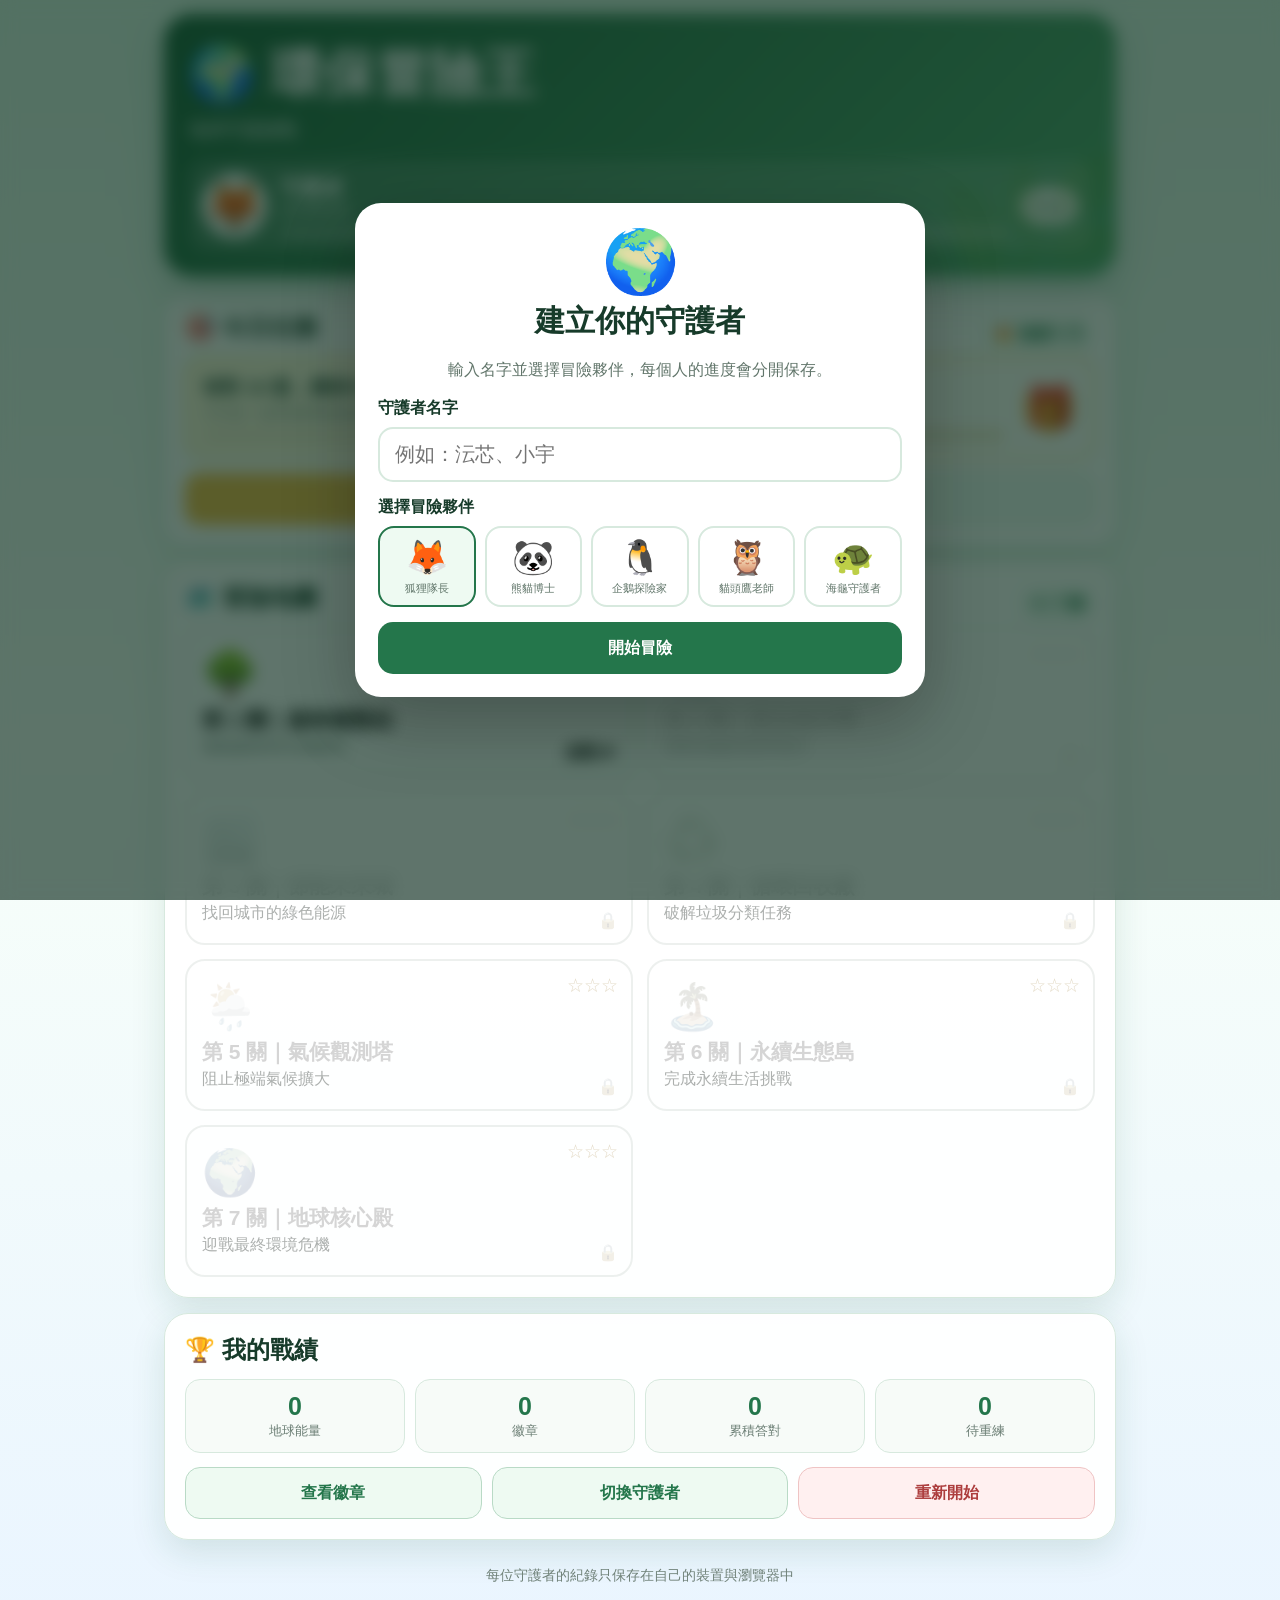
==== commit 2b6c5ef1: "Add files via upload" ====
--- a/index.html
+++ b/index.html
@@ -1,175 +1,9 @@
-<!DOCTYPE html>
-<html lang="zh-Hant">
-<head>
-<meta charset="UTF-8">
-<meta name="viewport" content="width=device-width,initial-scale=1,maximum-scale=1,user-scalable=no">
-<meta name="theme-color" content="#226b45">
-<meta name="apple-mobile-web-app-capable" content="yes">
-<meta name="apple-mobile-web-app-status-bar-style" content="black-translucent">
-<title>環保冒險王｜地球守護挑戰</title>
-<style>
-:root{--g:#237a4b;--g2:#49a86e;--lime:#dff7bb;--cream:#fffaf0;--ink:#173d2c;--line:#d8eadf;--card:#fff;--gold:#f2b84b;--bad:#d15a5a}
-*{box-sizing:border-box} body{margin:0;font-family:-apple-system,BlinkMacSystemFont,"Noto Sans TC","Microsoft JhengHei",sans-serif;color:var(--ink);background:linear-gradient(#dff7e8,#f8fff8 45%,#eef8ff);min-height:100vh}
-button{font:inherit}.app{max-width:940px;margin:auto;padding:14px}.hidden{display:none!important}
-.hero{position:relative;overflow:hidden;background:linear-gradient(135deg,#19653d,#48a96d);color:white;border-radius:28px;padding:24px 22px;box-shadow:0 15px 35px rgba(25,101,61,.22)}
-.hero:after{content:"🌿";position:absolute;font-size:150px;right:-20px;bottom:-58px;opacity:.18}.hero h1{margin:0;font-size:clamp(30px,6vw,52px)}.hero p{margin:8px 0 0;font-size:18px}
-.player{display:grid;grid-template-columns:auto 1fr auto;gap:13px;align-items:center;margin-top:18px;background:rgba(255,255,255,.14);padding:13px;border-radius:18px}
-.avatar{font-size:48px;background:white;border-radius:50%;width:64px;height:64px;display:grid;place-items:center}.player strong{font-size:21px}.sub{opacity:.9;font-size:14px}.lv{font-weight:900;background:#fff;color:var(--g);padding:9px 13px;border-radius:999px}
-.xpbar{height:10px;background:rgba(255,255,255,.25);border-radius:999px;overflow:hidden;margin-top:7px}.xpfill{height:100%;background:#ffe98f;width:0}
-.card{background:var(--card);border:1px solid var(--line);border-radius:22px;padding:20px;margin:15px 0;box-shadow:0 10px 28px rgba(28,89,56,.1)}
-.section-title{display:flex;align-items:center;justify-content:space-between;gap:10px;margin-bottom:13px}.section-title h2{margin:0;font-size:24px}.pill{background:#eefaf2;color:var(--g);padding:7px 11px;border-radius:999px;font-weight:800}
-.daily{display:grid;grid-template-columns:1fr auto;gap:14px;align-items:center;background:linear-gradient(135deg,#fff8dd,#fff);border:2px solid #f5d984;border-radius:18px;padding:16px}
-.daily h3{margin:0 0 5px}.reward{font-size:38px}.taskbar{height:12px;background:#f2ead1;border-radius:999px;overflow:hidden;margin-top:9px}.taskfill{height:100%;background:var(--gold);width:0}
-.map{display:grid;grid-template-columns:repeat(2,1fr);gap:14px}.stage{border:2px solid var(--line);background:#fff;border-radius:20px;padding:15px;text-align:left;min-height:145px;position:relative;cursor:pointer}.stage.unlocked:hover{transform:translateY(-2px);border-color:#87cba1}.stage.locked{filter:grayscale(.7);opacity:.58}.stage .icon{font-size:44px}.stage h3{margin:5px 0 3px;font-size:21px}.stage p{margin:0;color:#61756b}.stage .stars{position:absolute;right:13px;top:13px;color:var(--gold);font-size:19px}.lock{position:absolute;right:13px;bottom:13px}
-@media(max-width:650px){.map{grid-template-columns:1fr}.app{padding:9px}.hero{border-radius:22px;padding:20px 16px}.card{padding:16px}.player{grid-template-columns:auto 1fr}.lv{grid-column:1/-1;text-align:center}}
-.stats{display:grid;grid-template-columns:repeat(4,1fr);gap:10px}.stat{background:#f6fbf7;border:1px solid var(--line);border-radius:15px;text-align:center;padding:12px}.stat b{font-size:25px;display:block;color:var(--g)}.stat small{color:#6b7d74}
-@media(max-width:650px){.stats{grid-template-columns:repeat(2,1fr)}}
-.btn{border:0;border-radius:15px;padding:13px 18px;font-weight:900;min-height:52px;cursor:pointer}.primary{background:var(--g);color:white}.secondary{background:#eef8f1;color:var(--g);border:1px solid #bcdcc8}.gold{background:var(--gold);color:#5d4310}.danger{background:#fff0f0;color:var(--bad);border:1px solid #f2c7c7}.actions{display:flex;gap:10px;flex-wrap:wrap;margin-top:14px}.actions .btn{flex:1;min-width:145px}
-.topbar{display:flex;gap:10px;align-items:center}.progress{flex:1;height:12px;background:#e4eee8;border-radius:999px;overflow:hidden}.progress>div{height:100%;background:linear-gradient(90deg,#62bd82,#237a4b);width:0}.counter{font-weight:900}
-.battlehead{text-align:center}.monster{font-size:78px;animation:float 2s ease-in-out infinite}.monster.hit{animation:hit .35s}@keyframes float{50%{transform:translateY(-7px)}}@keyframes hit{50%{transform:scale(.85) rotate(-6deg)}}.hp{height:14px;background:#f4dddd;border-radius:999px;overflow:hidden;margin:9px auto 15px;max-width:390px}.hp>div{height:100%;background:#df5b5b;width:100%}
-.badge{display:inline-block;background:#ecfaf1;color:var(--g);font-weight:900;border-radius:999px;padding:7px 12px}.question{font-size:clamp(21px,3.8vw,29px);line-height:1.52;font-weight:900;margin:15px 0}.options{display:grid;gap:11px}.opt{border:2px solid var(--line);background:white;border-radius:16px;padding:15px;text-align:left;font-size:clamp(18px,2.8vw,22px);display:flex;gap:11px;align-items:flex-start}.opt span:first-child{background:#edf7f0;width:34px;height:34px;flex:0 0 34px;border-radius:50%;display:grid;place-items:center;font-weight:900}.opt.good{border-color:#42a66a;background:#effff5}.opt.bad{border-color:#dc6969;background:#fff2f2}.feedback{margin-top:14px;border-radius:16px;padding:15px;line-height:1.55}.feedback.good{background:#ecfff4;border:1px solid #a8dfbd}.feedback.bad{background:#fff3f3;border:1px solid #efb0b0}
-.result{text-align:center}.rank{font-size:80px;font-weight:1000;color:var(--g)}.loot{font-size:46px;margin:12px}.badges{display:flex;gap:10px;flex-wrap:wrap}.medal{background:#fff9e8;border:1px solid #f1d687;border-radius:14px;padding:10px 13px;font-weight:900}
-.toast{position:fixed;left:50%;bottom:25px;transform:translateX(-50%);background:#173d2c;color:#fff;padding:12px 18px;border-radius:999px;font-weight:800;z-index:9;opacity:0;pointer-events:none;transition:.25s}.toast.show{opacity:1;bottom:40px}
-.small{color:#6b7d74;font-size:14px}.footer{text-align:center;color:#73877c;padding:12px 0 25px}
-
-.profile-modal{position:fixed;inset:0;background:rgba(11,43,29,.62);backdrop-filter:blur(8px);display:grid;place-items:center;padding:18px;z-index:30}
-.profile-box{width:min(560px,100%);max-height:92vh;overflow:auto;background:#fff;border-radius:26px;padding:24px;box-shadow:0 24px 70px rgba(0,0,0,.25);text-align:center}
-.profile-logo{font-size:64px}.profile-box h2{margin:4px 0 8px;font-size:30px}.profile-box p{color:#60756a;line-height:1.55;margin:0 0 18px}
-.profile-label{display:block;text-align:left;font-weight:900;margin:15px 0 8px}
-.name-input{width:100%;min-height:54px;border:2px solid var(--line);border-radius:15px;padding:0 15px;font-size:20px;color:var(--ink)}
-.avatar-grid{display:grid;grid-template-columns:repeat(5,1fr);gap:9px}
-.avatar-choice{border:2px solid var(--line);background:#fff;border-radius:16px;padding:10px 5px;font-size:34px;cursor:pointer}
-.avatar-choice small{display:block;font-size:11px;margin-top:5px;color:#60756a}.avatar-choice.selected{border-color:var(--g);background:#eefaf2}
-.profile-start,.profile-cancel{width:100%;margin-top:16px}
-@media(max-width:600px){.avatar-grid{grid-template-columns:repeat(3,1fr)}.profile-box{padding:19px}}
-</style></head>
-<body><div class="app">
-<section id="home">
-<div class="hero">
-<h1>🌍 環保冒險王</h1><p id="heroSubtitle">地球守護挑戰</p>
-<div class="player"><div class="avatar">🦊</div><div><strong id="playerName">守護者</strong><div class="sub" id="titleText">見習環保員</div><div class="xpbar"><div class="xpfill" id="xpfill"></div></div></div><div class="lv" id="lvText">Lv.1</div></div>
-</div>
-<div class="card"><div class="section-title"><h2>🎯 今日任務</h2><span class="pill" id="streak">連續 0 天</span></div>
-<div class="daily"><div><h3 id="dailyText">答對 10 題，獲得今日寶箱</h3><div class="small" id="dailySub">今天也一起幫地球恢復能量吧！</div><div class="taskbar"><div class="taskfill" id="taskfill"></div></div></div><div class="reward" id="chest">🎁</div></div>
-<div class="actions"><button class="btn gold" id="dailyBtn">開始今日挑戰</button><button class="btn secondary" id="wrongBtn">怪獸弱點筆記</button></div></div>
-<div class="card"><div class="section-title"><h2>🗺️ 冒險地圖</h2><span class="pill" id="worldProgress">0 / 7 關</span></div><div class="map" id="map"><div style="grid-column:1/-1;text-align:center;padding:20px">正在載入冒險地圖…</div></div></div>
-<div class="card"><div class="section-title"><h2>🏆 我的戰績</h2></div><div class="stats"><div class="stat"><b id="energy">0</b><small>地球能量</small></div><div class="stat"><b id="medalCount">0</b><small>徽章</small></div><div class="stat"><b id="correctTotal">0</b><small>累積答對</small></div><div class="stat"><b id="wrongCount">0</b><small>待重練</small></div></div><div class="actions"><button class="btn secondary" id="badgeBtn">查看徽章</button><button class="btn secondary" id="switchProfileBtn">切換守護者</button><button class="btn danger" id="resetBtn">重新開始冒險</button></div></div>
-</section>
-
-<section id="quiz" class="card hidden">
-<div class="topbar"><div class="progress"><div id="qprogress"></div></div><div class="counter" id="counter"></div></div>
-<div class="battlehead"><div class="monster" id="monster">👾</div><div><b id="monsterName">垃圾怪獸</b></div><div class="hp"><div id="hpfill"></div></div></div>
-<span class="badge" id="stageBadge"></span><div class="question" id="question"></div><div class="options" id="options"></div><div class="feedback hidden" id="feedback"></div>
-<div class="actions"><button class="btn secondary" id="quitBtn">先回基地</button><button class="btn primary hidden" id="nextBtn">下一題</button></div>
-</section>
-
+<!doctype html><html lang="zh-Hant"><head><meta charset="utf-8"><meta name="viewport" content="width=device-width,initial-scale=1,maximum-scale=1,user-scalable=no"><meta name="theme-color" content="#24764b"><meta name="apple-mobile-web-app-capable" content="yes"><title>環保冒險王｜地球守護挑戰</title><link rel="stylesheet" href="style.css"></head><body><div class="app">
+<section id="home"><div class="hero"><h1>🌍 環保冒險王</h1><p id="heroSubtitle">地球守護挑戰</p><div class="profilebar"><div class="avatar" id="avatar">🦊</div><div><div class="name" id="playerName">守護者</div><div class="ranktitle" id="rankTitle">見習環保員</div><div class="xpbar"><div class="xpfill" id="xpfill"></div></div></div><div class="level" id="level">Lv.1</div></div></div>
+<div class="card"><div class="section-title"><h2>🎯 今日任務</h2><span class="pill" id="streak">🔥 連續 0 天</span></div><div class="daily"><div><h3 id="dailyTitle">答對 10 題，獲得今日寶箱</h3><div class="small">今天也一起幫地球恢復能量吧！</div><div class="taskbar"><div class="taskfill" id="taskfill"></div></div></div><div class="chest" id="chest">🎁</div></div><div class="actions"><button class="btn gold" id="dailyBtn">開始今日挑戰</button><button class="btn secondary" id="wrongBtn">怪獸弱點筆記</button></div></div>
+<div class="card"><div class="section-title"><h2>🗺️ 冒險地圖</h2><span class="pill" id="worldProgress">0 / 7 關</span></div><div class="map" id="map"></div></div>
+<div class="card"><div class="section-title"><h2>🏆 我的戰績</h2></div><div class="stats"><div class="stat"><b id="energy">0</b><small>地球能量</small></div><div class="stat"><b id="medalCount">0</b><small>徽章</small></div><div class="stat"><b id="correctTotal">0</b><small>累積答對</small></div><div class="stat"><b id="wrongCount">0</b><small>待重練</small></div></div><div class="actions"><button class="btn secondary" id="medalBtn">查看徽章</button><button class="btn secondary" id="switchProfile">切換守護者</button><button class="btn danger" id="resetBtn">重新開始</button></div></div></section>
+<section id="quiz" class="card hidden"><div class="quiztop"><div class="progressbar"><div class="progressfill" id="progressfill"></div></div><div class="counter" id="counter"></div></div><div class="battle"><div class="monster" id="monster">👾</div><b id="bossName">環境怪獸</b><div class="hpbar"><div class="hpfill" id="hpfill"></div></div></div><span class="badge" id="stageBadge"></span><div class="question" id="question"></div><div class="options" id="options"></div><div class="feedback hidden" id="feedback"></div><div class="actions"><button class="btn secondary" id="quitBtn">先回基地</button><button class="btn primary hidden" id="nextBtn">下一題</button></div></section>
 <section id="result" class="card result hidden"><div class="loot" id="loot">🌟</div><div class="rank" id="rank">S</div><h2 id="resultTitle"></h2><p id="resultText"></p><div class="actions"><button class="btn primary" id="againBtn">再挑戰一次</button><button class="btn secondary" id="homeBtn">回冒險地圖</button></div></section>
-
-<section id="badgePage" class="card hidden"><div class="section-title"><h2>🏅 守護者徽章冊</h2><button class="btn secondary" id="badgeBack">返回</button></div><div class="badges" id="badges"></div></section>
-<div class="footer">每位守護者的紀錄只保存在自己的裝置與瀏覽器中</div></div>
-<div class="profile-modal hidden" id="profileModal">
-  <div class="profile-box">
-    <div class="profile-logo">🌍</div>
-    <h2>建立你的守護者</h2>
-    <p>輸入名字並選擇冒險夥伴，每個人的進度都會分開保存。</p>
-    <label class="profile-label">守護者名字</label>
-    <input id="nameInput" class="name-input" maxlength="12" placeholder="例如：沄芯、小宇">
-    <div class="profile-label">選擇冒險夥伴</div>
-    <div class="avatar-grid">
-      <button class="avatar-choice selected" data-avatar="🦊">🦊<small>狐狸隊長</small></button>
-      <button class="avatar-choice" data-avatar="🐼">🐼<small>熊貓博士</small></button>
-      <button class="avatar-choice" data-avatar="🐧">🐧<small>企鵝探險家</small></button>
-      <button class="avatar-choice" data-avatar="🦉">🦉<small>貓頭鷹老師</small></button>
-      <button class="avatar-choice" data-avatar="🐢">🐢<small>海龜守護者</small></button>
-    </div>
-    <button class="btn primary profile-start" id="saveProfileBtn">開始冒險</button>
-    <button class="btn secondary profile-cancel hidden" id="cancelProfileBtn">取消</button>
-  </div>
-</div>
-<div class="toast" id="toast"></div>
-
-<script>
-const BANK=[{"id":1,"level":"中級","q":"下列哪一項「不是」臺灣地層下陷的主因？","opts":["地層的變化運動","軟弱沖積層的自然壓實","超抽地下水","農地過度開墾"],"ans":3,"exp":"臺灣地層下陷的主要原因如下：(1)地層的變化運動(2)軟弱沖積層的自然壓實(3)堆積層整個重量壓密(4)重量結構物在軟弱地盤上由於加速壓密而引起小區局部的地層下陷(5)超抽地下水使地下水壓下降而引起地層下陷。"},{"id":2,"level":"中高級","q":"下列哪一項指標為臺灣水庫水質優養化程度指標？","opts":["RPI","CPI","CTSI","WQI"],"ans":2,"exp":"環保署每年針對臺灣20座主要水庫進行例行性水質監測，並以總磷、葉綠素a及透明度三項測值，計算卡爾森指數(CarlsonTrophicStateIndex, CTSI)，藉以表示水質優養化程度。"},{"id":3,"level":"高級","q":"下列哪一項為臺灣採用的河川污染程度指標？","opts":["水質指數","河川污染程度指數","水質飽和指數","卡爾森指數"],"ans":1,"exp":"河川污染指數(River Pollution Index, RPI)係由生化需氧量、溶氧量、氨氮及懸浮固體等四項水質參數所組成，據其數值，代表河川之污染程度。"},{"id":4,"level":"中級","q":"下列哪一種天氣狀況出現時，臺灣在未來幾天內的降雨機率「最低」？","opts":["強烈冷氣團南下，冷鋒前緣將會在明天通過臺灣","衛星雲圖中，大陸地區的華南雲雨帶朝臺灣移動","位在花蓮東南方100公里處的颱風直撲臺灣而來","太平洋高壓系統增強，影響範圍延伸至臺灣全島"],"ans":3,"exp":"高壓系統籠罩區域為下沉氣流，晴朗無雲，艷陽高照。"},{"id":5,"level":"高級","q":"下列哪個選項「不是」造成臺灣屬於缺水國家的原因？","opts":["地狹人稠","山坡陡峭","雨勢分散","河川短促"],"ans":2,"exp":"臺灣地狹人稠、山坡陡峭、雨勢集中，再加上河川短促，所以大部分的雨水都迅速地流入海洋。因此，臺灣每人每年平均可以分配到的水量，只有全地球平均雨量的七分之一，臺灣是地球排名第18的缺水國家(地區)。"},{"id":6,"level":"初級","q":"下列哪種設計更容易使炎熱的臺灣溫度升高？","opts":["加裝遮陽板","在屋頂加裝通風塔","室外有走廊設計","加裝玻璃帷幕"],"ans":3,"exp":"加裝遮陽板、在屋頂加裝通風塔及室外有走廊設計都是讓室內較為通風、散熱的設計。"},{"id":7,"level":"中高級","q":"以下哪一個民族尚未成為臺灣法定的原住民？","opts":["噶瑪蘭族","雅美族(達悟族)","西拉雅族","太魯閣族"],"ans":2,"exp":"依據《原住民族基本法》第二條原住民族定義：係指既存於臺灣而為國家管轄內之傳統民族，包括阿美族、泰雅族、排灣族、布農族、卑南族、魯凱族、鄒族、賽夏族、雅美族、邵族、噶瑪蘭族、太魯閣族及其他自認為原住民族並經中央原住民族主管機關報請行政院核定之民族。"},{"id":8,"level":"初級","q":"目前臺灣的各項用水總量以何者為最多？","opts":["生活用水","冷卻用水","農業灌溉","工業用水"],"ans":2,"exp":"目前臺灣用水總量，以農業灌溉最多，其次是工業用水和生活用水。"},{"id":9,"level":"中高級","q":"因臺灣各地環境不同，登革熱案例較常出現在哪一地區？","opts":["高雄","臺東","花蓮","宜蘭"],"ans":0,"exp":"由於降雨及溫度等環境因素的影響，臺灣登革熱案例在高雄出現較多。"},{"id":10,"level":"中級","q":"有全臺唯一的水陸空3D遊程，也是臺灣最負盛名水力發電重地，風景區以「高山湖泊」、「原住民文化」、「自然生態」等觀光遊憩為特色，上述為下列何國家風景特定區？","opts":["日月潭","阿里山","雲嘉南濱海","大鵬灣"],"ans":0,"exp":"日月潭是以拉魯島為界，東、西兩側因形似「日輪」和「月鉤」因而得名，百年來享有臺灣八景的美譽，也是臺灣最負盛名水力發電重地；風景區以「高山湖泊」、「原住民文化」、「自然生態」等觀光遊憩特色，每年吸引超過6百萬中外遊客到訪。"},{"id":11,"level":"中級","q":"有關臺灣地貌變化的敘述，下列哪個選項是「錯誤」的？","opts":["岩層呈水平狀態分布","岩石變質作用明顯","中央山脈與海岸山脈都在持續增高","地層抬升，連帶加速了河流的侵蝕速率"],"ans":0,"exp":"地層受到強烈擠壓，不易維持水平狀態。"},{"id":12,"level":"中級","q":"有關臺灣的環境特色說明，下列哪個選項是正確的？","opts":["冬季出現鮪魚群與臺灣海峽洋流的流向有關","西南部水產養殖區發生海水倒灌，主要是全球暖化所致","都市化程度越高，大氣中的氧氣含量將隨之升高","終年流經臺灣東部外海的黑潮是由赤道流轉向而來"],"ans":3,"exp":"冬季出現鮪魚群與黑潮洋流的流向有關。西南部水產養殖區超抽地下水造成地層下陷，才是海水容易倒灌之主因。都市化程度越高，大氣中的二氧化碳含量將隨之升高。"},{"id":13,"level":"中級","q":"自溫室效應被發現且由科學家提出警訊至今，聯合國及各國政府與非政府組織即著手研擬各種不同類型之減緩策略，以下哪些「不是」臺灣的減緩策略？","opts":["節約能源、提高能源效率","發展火力發電技術","開發新興與再生能源","發展溫室氣體減量"],"ans":1,"exp":"自溫室效應被發現且由科學家提出警訊至今，聯合國及各國政府與非政府組織即著手研擬各種不同類型之減緩策略，包括：節約能源、提高能源效率、開發新興與再生能源、發展溫室氣體減量技術。然而全球暖化和氣候變遷的趨勢，已非靠人類減少溫室氣體排放所能避免。"},{"id":14,"level":"中高級","q":"近年全球環境變遷，中國大陸西北土地沙漠化情況嚴重，致使臺灣每逢冬春之交，常見沙塵暴災害。臺灣近年在颱風來臨前或東北季風盛行期間，也常出現地區性的沙塵事件。上述臺灣的地區性沙塵事件，最可能發生在何種環境？","opts":["平原耕作地","山區崩塌地","河口灘地","沼澤灘地"],"ans":2,"exp":"沙塵必須有足夠沙源供應，所以河灘沙地最有可能。"},{"id":15,"level":"中級","q":"近年來，臺灣大量使用地下水的結果，部分地區開始出現下列哪些現象？(A)優養化；(B)地層下陷；(C)土壤鹽化；(D)湖泊污染；(E)地下水鹹化。","opts":["ABC","BCE","BCD","CDE"],"ans":1,"exp":"超抽地下水會使地層下陷、岩海地區土壤鹽化及地下水鹹化。"},{"id":16,"level":"中高級","q":"根據中央氣象局對於臺灣降水強度的分類標準，24小時內累積了350毫米以上降水量的氣象事件即可稱為高強度的「超大豪雨」，則哪種情況造成的降水事件「較不易」形成「超大豪雨」？","opts":["南部熱對流雨","東北部地形雨","澎湖午後雷陣雨","阿里山區颱風雨"],"ans":2,"exp":"一般而言，熱帶與副熱帶地區的熱對流雨(午後雷陣雨)為雨時短、雨區小的降水類型，雖然降水強度大，但由於降雨時間不長，通常無法累積大量的降水；尤其澎湖群島地勢平坦，降水若無其它因素的影響，無法有效超越「超大豪雨」的門檻。"},{"id":17,"level":"中級","q":"根據統計資料，臺灣最容易遭受大陸沙塵暴影響的季節是？","opts":["春季","夏季","秋季","冬季"],"ans":0,"exp":"沙塵暴為東亞沙漠區春季相當活躍的一種天氣現象，臺灣最易受大陸沙塵暴影響的季節。"},{"id":18,"level":"中級","q":"造成臺灣近年來常發生土石流災害的因素中，下列何者屬於人為的因素？","opts":["地震造成的山崩","連續不斷的大雨","土地不當開發及利用","地形陡峻且多順向坡"],"ans":2,"exp":"山崩和土石流都是地表破壞的現象，其成因受地質、地形、植被、水量和人為開發等因素影響。在豪雨、颱風和地震發生後因土石間的摩差力減弱，更容易發生山崩和土石流。"},{"id":19,"level":"中級","q":"當臺灣有地震發生時，中央氣象局會很快的發布地震規模與各地地震震度。有關地震規模與地震震度的敘述，下列何者是正確的？","opts":["規模用來表示地震破壞的程度，震度用來表示地震釋放能量的多寡","規模用來表示地震釋放能量的多寡，震度用來表示地震破壞的程度","規模用來表示地震釋放能量的多寡，震度用來表示地震影響的範圍","規模用來表示地震影響的範圍，震度用來表示地震釋放能量的多寡"],"ans":1,"exp":"地震規模和地震震度的定義要記得兩者不同；規模用來表示地震釋放能量的多寡，震度用來表示地震破壞的程度。"},{"id":20,"level":"中級","q":"當臺灣有地震發生時，常可聽到新聞有相關報導，下列所報導的內容何者是「錯誤」的？","opts":["本次地震發生的震央位置在花蓮，震源深度為200公里","震度為花蓮4.2、臺東3.6、宜蘭3.4","地震的大小為芮氏地震規模5.3","發生原因是菲律賓海板塊擠壓歐亞板塊所致"],"ans":1,"exp":"震度是地震對各地破壞的程度，表示方法為0至7的整數後加單位「級」。"},{"id":21,"level":"中高級","q":"對臺灣，全球暖化現象造成生物影響的推測，下列哪個選項較合理？","opts":["杜鵑延後開花","珊瑚繁殖旺盛","櫻花鉤吻鮭的數量激增","紫斑蝶越冬遷徙的時間延後"],"ans":3,"exp":"受全球暖化影響，臺灣紫斑蝶越冬遷徙到臺東縣大武山區棲息的時間已縮短，同時暖冬使近年來紫斑蝶越冬遷徙時間也漸漸延後。"},{"id":22,"level":"中級","q":"臺灣之大氣空氣品質指標為何？","opts":["WQI","PSI","CSCI","RPI"],"ans":1,"exp":"空氣污染指標為依據監測資料將當日空氣中懸浮微粒、二氧化硫、二氧化氮、一氧化碳、臭氧濃度等數值，計算該測站當日之空氣污染指標值(PSI)。"},{"id":23,"level":"初級","q":"臺灣目前廢水排放總量，最多的是哪一類污水？","opts":["工廠污水","礦場污水","生活污水","農業污水"],"ans":2,"exp":"臺灣目前廢水排放總量，最多的是生活污水。"},{"id":24,"level":"中級","q":"臺灣在春末夏初，常為陰雨綿綿的天氣，這是何種鋒面所造成的？","opts":["滯留鋒","暖鋒","冷鋒","囚錮鋒"],"ans":0,"exp":"當冷、暖空氣移動方向接近平行，此時鋒面移動緩慢而近似滯留，稱為滯留鋒，是造成5月和6月梅雨季陰雨線綿的原因。"},{"id":25,"level":"高級","q":"臺灣年降雨量是世界平均值的2至3倍，卻為排名第18的缺水國家，下列哪個選項「不是」其原因？","opts":["人口稠密","地形陡峭，山高水急","大量興建水庫","降雨季節集中"],"ans":2,"exp":"臺灣河川大都源短而流急，降雨流入河川後很快流入海洋，不易蓄存與利用。因河川不易蓄存水量，故在適當之地點建築兼具蓄水、發電、灌溉、調節水量等功能之水庫自有其必要性。然而本島屬年輕地質，集水區上游山區地質較為脆弱，可供建壩蓄水之優良位址不多，部分水庫也因優養化情形嚴重，水質惡化，而降低水源的有效供應。"},{"id":26,"level":"中級","q":"臺灣每年都會因為洪水而造成許多地區淹水，甚至爆發土石流傷害，試問下列哪一種天氣型態比較”不容易”使南部地區發生洪水災害？","opts":["颱風","梅雨","東北季風增強","西南氣流增強"],"ans":2,"exp":"東北季風不易為南部帶來降雨，故不易造成洪水；其他3個選項則容易使南部地區發生洪水災害。"},{"id":27,"level":"中高級","q":"臺灣河川水質優劣以下列哪一項指標來代表？","opts":["RPI","WQI","CTSI","CPI"],"ans":0,"exp":"河川水質由氨氮、生化需氧量、溶氧、懸浮固體等4項水質參數之濃度值，計算水質指標值，判定河川水質之污染程度(RPI)。"},{"id":28,"level":"中高級","q":"臺灣的原住民族可以自治嗎？","opts":["不可以，這是搞國家分裂","不可以，最大族漢人都不能獨立自治","不可以，大陸反對","可以，但要依各原住民族意願決定"],"ans":3,"exp":"依據《原住民族基本法》第四條規定政府應依原住民族意願，保障原住民族之平等地位及自主發展，實行原住民族自治；其相關事項，另以法律定之。"},{"id":29,"level":"中級","q":"臺灣的氣候深受季風的影響，使得冬、夏季各有不同的天氣特徵，試問下列相關敘述哪個選項是正確的？","opts":["夏季盛行西南季風及東南風","太平洋暖氣團強盛時，盛行東北季風","臺灣北部地區受東北季風的影響較南部弱","臺灣東北部地區的冬季較南部寒冷乾燥"],"ans":0,"exp":"太平洋暖氣團強盛時，盛行西南季風和東南風；東北季風盛行時，北部及東北部為迎風面而所受影響較大，較南部易降雨且較寒冷潮濕。"},{"id":30,"level":"中高級","q":"臺灣時有山崩發生，下列何者「不是」臺灣山崩的主因？","opts":["臺灣地處地殼不穩定處","臺灣山地面積廣，地勢陡峭","地處高溫多雨之地，化學風化物質多","春季雪水多，增加潤滑力"],"ans":3,"exp":"臺灣因位於板塊交接帶，地勢陡峻，又加上高溫多雨易發生山崩災害；臺灣春季融雪只發生在部分高山山上，非全臺灣山崩主因。"},{"id":31,"level":"中高級","q":"臺灣常見的魚類中，下列何者對環境鹽度變化的忍受程度最高？","opts":["河口的彈塗魚","海中洄游的烏魚","礁岩中的石斑魚","溪流中的高身鲴魚"],"ans":0,"exp":"海水鹽度高，溪流鹽度低，在正常情況下其變化都極些微。河口與礁岩皆有鹽度變化的現象，但該現象以河口更為明顯，故生存於河口的生物，對鹽度變化的忍受程度應最為寬廣。"},{"id":32,"level":"中級","q":"都市焚化爐的興建，主要是解決何種污染？","opts":["水質污染","空氣污染","垃圾污染","噪音污染"],"ans":2,"exp":"人類活動的過程中難免會產生廢棄物，若不妥善處理，就可能產生有害的物質影響身體健康，興建焚化爐的目的是為了減少固態廢棄物。"},{"id":33,"level":"中高級","q":"臺灣造林應優先考量辦理的區域，「不包括」哪些地區？","opts":["山坡地","復耕性低或污染整治完成之農地","都會公園","嚴重地層下陷地區"],"ans":2,"exp":"造林應優先考量於山坡地辦理；復耕性低或污染整治完成之農地、臺糖釋出、條件不佳或請領補助之特定農業區土地、嚴重地層下陷或政府規劃之造林專區，推動造林。"},{"id":34,"level":"高級","q":"環保署針對臺灣海域水質的監測，其例行檢測每隔多久1次？","opts":["每月1次","每季1次","每半年1次","每年1次"],"ans":1,"exp":"現行臺灣的海域水質監測，自91年度開始執行，將沿海規劃成19個沿海區域，總計有104個監測站，現行海域水質監測頻率為每季1次。"},{"id":35,"level":"中級","q":"關於臺灣降雨情形的敘述，下列哪個選項是正確的？","opts":["東北季風盛行時，南部發生豪大雨的機率較北部高","梅雨季節常是風大雨小的情形","颱風來襲時由於風雨強大，中央氣象局會特地另行發布特報","臺灣的水資源主要來自春雨"],"ans":2,"exp":"東北季風盛行時，南部不易降雨，梅雨季節通常風速小，但可能出現較大雨勢，臺灣的水資源主要來自梅雨期及颱風季。"},{"id":36,"level":"中高級","q":"以下哪一項「不是」優先要提升都會地區對氣候變遷調適防護能力的原因？","opts":["臺灣將近80％的人口聚集在都市地區","都市地區土地價值非常高","相關都市土地的規劃與管理制度缺乏對氣候變遷的回應","都市地區的氣候脆弱度高"],"ans":1,"exp":"臺灣將近80％的人口聚集在都市地區，而相關都市土地的規劃與管理制度缺乏對氣候變遷的回應，都市地區的氣候脆弱度高，應積極推動氣候變遷調適，以提升都會地區整體調適防護能力。"},{"id":37,"level":"高級","q":"(A)主管機關、(B)所有人、(C)使用人、(D)管理人，下列哪些人可申請「歷史建築」之登錄？","opts":["AB","BC","CD","AD"],"ans":0,"exp":"依據《文化資產保存法》第十五條所示。"},{"id":38,"level":"中級","q":"(A)尼羅河三角洲；(B)野柳女王頭；(C)黃土高原；(D)太魯閣峽谷；(E)挪威峽灣。上述著名的地質景觀中，何者屬於旺盛的搬運與堆積作用下所形成的地形？","opts":["ABC","BCE","AC","CDE"],"ans":2,"exp":"尼羅河三角洲為河流所形成的地形，黃土高原為風力所形成的地形，野柳女王頭、太魯閣峽谷、挪威峽灣為旺盛侵蝕力作用下所形成。"},{"id":39,"level":"中級","q":"(A)砂灘；(B)V型谷；(C)鵝卵石；(D)三角洲；(E)冰磧石；(F)海拱。以上為沉積作用所形成的有幾種？","opts":["1種","3種","2種","4種"],"ans":1,"exp":"砂灘、三角洲、冰磧石為沉積作用所形成；V型谷為河流的侵蝕；鵝卵石為搬運作用形成；海拱為海浪的侵蝕。"},{"id":40,"level":"中級","q":"(A)氧氣；(B)氮氣；(C)氨氣；(D)水氣；(E)臭氧，以上五種氣體，何者是組成大氣的固定成分氣體？","opts":["AB","AC","BD","DE"],"ans":0,"exp":"大氣的主要成分為氮(78.1%)、氧(20.9%)和氬(0.93%)，這些氣體所占比例極高，稱為固定成分，不隨時間地點而變動。大氣中極少的一部分為變動成分，如水、二氧化碳、臭氧等氣體，這些氣體會隨時間地點的不同而變化。"},{"id":41,"level":"高級","q":"《不願面對的真相》一書中講述有關全球暖化之議題，該書作者是誰？","opts":["歐巴馬","柯林頓","陳文茜","高爾"],"ans":3,"exp":"《不願面對的真相》記錄了美國前副總統高爾巡迴世界各地的全球暖化演講，他以時而風趣、時而嚴肅的態度，用最簡單易懂的概念，讓人瞭解「全球暖化」及其可能帶來的毀滅性後果。"},{"id":42,"level":"高級","q":"《巴賽爾公約》主要管制哪一類污染物？","opts":["一般廢棄物","工業廢水","酸雨","有害事業廢棄物"],"ans":3,"exp":"國際間為減少有害事業廢棄物的產生，並避免跨國運送時造成環境污染，乃設定《巴塞爾公約》。"},{"id":43,"level":"中高級","q":"《文化資產保存法》包含七大項，其中之一的自然地景所指為何？","opts":["流傳於各族群與地方之傳統技藝與藝能","與國民生活有關之傳統並有特殊文化意義之風俗","具保育自然價值之自然區域、地形、植物及礦物","蘊藏過去人類生活所遺留具歷史文化意義之遺物"],"ans":2,"exp":"依據《文化資產保存法》第三條第七款所示「七、自然地景：指具保育自然價值之自然區域、地形、植物及礦物。」"},{"id":44,"level":"中級","q":"《里約宣言》提出有三項關係依存是不可分割的，下列何者為「錯誤」？","opts":["慈愛","和平","發展","保護環境"],"ans":0,"exp":"《里約宣言》第25條原則，和平，發展和保護環境是相互依存和不可分割的"},{"id":45,"level":"初級","q":"《京都協議書》主要共識是什麼？","opts":["全面管制塑化劑的使用","全面管制多氯聯苯","環境荷爾蒙物質的管制","管制二氧化碳的排放"],"ans":3,"exp":"《京都協議書》主要共識是管制二氧化碳的排放。"},{"id":46,"level":"中級","q":"《京都議定書》中規範下列何種溫室氣體？","opts":["二氧化碳(CO2)","氧氣(O2)","一氧化碳(CO)","臭氧(O3)"],"ans":0,"exp":"「京都議定書」係依據各國所提建議案再行協商以達共識，其重點包括管制氣體CO2、CH4、N2O、HFCs、PFCs、SF6等六種溫室效應的氣體減量。"},{"id":47,"level":"中級","q":"《京都議定書》內容主要是限制下列何種氣體的排放，避免溫室效應惡化？","opts":["二氧化碳","臭氧","水","一氧化碳"],"ans":0,"exp":"京都議定書內容主要針對各國二氧化碳的排放。"},{"id":48,"level":"高級","q":"《京都議定書》在1997年日本京都會議時簽訂，明確訂定各國溫室氣體減量責任與時程。但是在各國各有其考量下，到了哪一年2月才生效？","opts":["1998年","2000年","2002年","2005年"],"ans":3,"exp":"1997年在日本京都，各國簽署具有法律約束力的《京都協議書》(KyotoProtocol)，明確訂定各國溫室氣體減量責任與時程。不過，在各國各有其考量下，《京都協議書》遲至2005年2月才生效。"},{"id":49,"level":"高級","q":"下列何者屬於《京都議定書》所管制的溫室氣體？","opts":["二氧化硫","氟硼酸","甲烷","一氧化氮"],"ans":2,"exp":"常見的溫室氣體：二氧化碳、甲烷、氧化亞氮、氫氟碳化物類、全氟碳化物。京都議定書除了針對上述五種溫室氣體管制外，還增加六氟化硫(SF6)的管制。"},{"id":50,"level":"中高級","q":"《京都議定書》是因為下列何者之締約大會下所制訂定的？","opts":["華盛頓公約","聯合國氣候變化綱要公約","拉姆薩爾公約","斯德哥爾摩公約"],"ans":1,"exp":"氣候變化綱要公約於1992 年6月於地球高峰會議由153 國共同簽署，旨在管制溫室效應氣體排放，減緩暖化。1997年12月初召開第3 屆締約國大會，簽定京都議定書，首次列入具法律拘束。"},{"id":51,"level":"高級","q":"《京都議定書》規定開發國家到哪一年平均二氧化碳排放量需比1990年減少5.2%？","opts":["1995年","2010年","2012年","2030年"],"ans":2,"exp":"《京都議定書》規定，到2012年，所有發達國家排放的二氧化碳等6種溫室氣體的數量，要比1990年減少5.2％。"},{"id":52,"level":"高級","q":"《京都議定書》規範各個國家可以透過購買下列哪一項權益，而達到全球暖化減輕目標？","opts":["二氧化碳排放權","一氧化碳排放權","最佳可行技術","空氣污染防治設備"],"ans":0,"exp":"1997年在京都議定書架構下，為了促進各國完成溫室氣體減排目標，議定書允許兩個發達國家之間可以進行排放額度買賣的“排放權交易”，即難以完成削減任務的國家，可以花錢從超額完成任務的國家買進超出的額度。"},{"id":53,"level":"高級","q":"《京都議定書》管制之溫室氣體包含下列哪個選項？","opts":["氧化亞氮(N2O)","亞硝酸(HNO2)","六氟化鈾(UF6)","二丁基硫醚(C8H18S)"],"ans":0,"exp":"其管制之溫室氣體為二氧化碳、甲烷、氧化亞氮、全氟化物、氫氟碳化物及六氟化硫等六種。為使國內產業及早因應氣候變遷及溫室氣體管制帶來的影響，我國早已輔導產業進行溫室氣體盤查與登錄等基礎工作，並導入ISO14064國際溫室氣體管理系統，協助產業建置溫室氣體管理能力，以循序漸進方式減緩未來可能面臨之衝擊。"},{"id":54,"level":"高級","q":"《拉姆薩爾公約》中特別強調要保護下列何種動物的棲息地？","opts":["雲豹","水鳥","北極熊","大象"],"ans":1,"exp":"拉姆薩爾公約又稱特殊水鳥棲息地國際重要濕地公約，於1971 年2 月開放簽署，1975 年12 月生效，主要內容為重視特殊水鳥、加強濕地及動植物保育，並適當利用濕地。"},{"id":55,"level":"高級","q":"《放流水標準》中規定「食品製造業」放流水中「懸浮固體」之最大限值為多少？","opts":["50毫克/公升","40毫克/公升","30毫克/公升","20毫克/公升"],"ans":2,"exp":"《放流水標準》中規定「食品製造業」放流水中「懸浮固體」之最大限值為30毫克/公升。"},{"id":56,"level":"高級","q":"《寂靜的春天》一書主要反映哪一類化學物質的濫用會對生態平衡造成威脅？","opts":["百滅寧","DDT","芬普寧","脫克松"],"ans":1,"exp":"當時DDT抑止了疫病傳染，對殺蟲也很有效，能使農作物豐收，被視為有效的仙丹。DDT導致很多鳥死亡，卡森女士不希望春天將因喪失鳥鳴而寂靜，促使她出書來告訴世人她的心聲。"},{"id":57,"level":"高級","q":"《寂靜的春天》是全球第一本有系統、而且深入淺出探討化學污染危害環境與生態的書，這本書的作者是誰？","opts":["珍古德","瑞秋卡森","李奧波","梭羅"],"ans":1,"exp":"1962年，瑞秋‧卡森女士「寂靜的春天」一書甫在美國問世，立即引起熱烈的爭議及迴響，繼而成為轟動全球的警世木鐸。三十多年來，卡森女士在本書中的先知與遠見早已獲得証實，「寂靜的春天」更在世界環保風潮中占有相當的地位。"},{"id":58,"level":"高級","q":"《斯德哥爾摩公約》的主要目的為何？","opts":["溫室氣體","保護瀕臨絕種生物","禁用或限制生產持久性有機污染物","永續發展"],"ans":2,"exp":"《斯德哥爾摩公約》是有關環境保護的國際公約，目的在禁用或限制生產持久性有機污染物。"},{"id":59,"level":"高級","q":"《華盛頓公約》以下列何種方式保護稀有或瀕臨絕種動植物？","opts":["管理野生動植物之捕殺","管理野生動植物之貿易","管理野生動植物之擁有權","僅開放部分時間提供捕獵"],"ans":1,"exp":"《華盛頓公約》即瀕臨絕種野生動植物貿易公約，已有100 個以上國家政府批准及執行該公約，該公約旨在以管制國際間野生動植物貿易為手段，達到保護稀有或瀕臨絕種動植物之目的。"},{"id":60,"level":"中級","q":"《華盛頓公約》的目的為何？","opts":["促進資源永續利用","保護瀕臨絕種生物","防止氣候變遷對生態系造成之衝擊","防止全球暖化"],"ans":1,"exp":"《華盛頓公約》的目的，在於保護瀕臨絕種生物。"},{"id":61,"level":"中級","q":"《飲用水管理條例》所稱飲用水之種類如何？","opts":["自來水","社區自設公共給水設備供應之水","經連續供水固定設備處理後供應之水","以上皆是"],"ans":3,"exp":"本條例所稱飲用水，指供人飲用之水；其種類如下：(1)自來水：指依自來水法以水管及其他設施導引供應合於衛生之公給水。(2)社區自設公共給水設備供應之水。(3)經連續供水固定設備處理後供應之水。(4)其他經中央主管機關指定之水。"},{"id":62,"level":"中高級","q":"《蒙特婁議定書》之簽署，主要希望能夠保護下列哪一項地球環境？","opts":["北極冰原","地球臭氧層","酸化土壤","熱帶雨林"],"ans":1,"exp":"臭氧層破壞攸關全球生態環境議題，聯合國環境規劃署(UNEP)於1985年簽訂維也納公約，承諾保護臭氧層與研擬因應對策。1987年更進一步簽署具《蒙特婁議定書》，致力於減少生產及使用破壞臭氧層物質。"},{"id":63,"level":"中級","q":"《蒙特婁議定書》是為保護臭氧層，管制國際間臭氧層破壞物質的使用，下列何者「不是」管制的項目？","opts":["二氧化碳","四氯化碳","氟氯碳化合物(CFCs)","溴甲烷"],"ans":0,"exp":"目前管制的項目包括全氟氯碳化合物(CFCs)、海龍(Halons)、四氯化碳、非全氟氯碳化合物(HCFCs)、非全氟溴碳化合物(HBFCs)、三氯乙烷及溴甲烷等。"},{"id":64,"level":"高級","q":"《蒙特婁議定書》是針對下列哪一類化學物質進行管制？","opts":["四氯化碳","甲基氯仿","溴甲烷","氯化銀"],"ans":0,"exp":"1990年6月在英國倫敦召開第二次會議中擴大列管物質，除原有列管項目之外，另增加CFC-13、四氯化碳以及三氯乙烷，共計12種化學物質。"},{"id":65,"level":"中級","q":"《蒙特婁議定書》與京都議定書都是為了全球人民的生活品質所簽訂的，試問兩者的訂定宗旨分別為何？","opts":["禁用氟氯碳化物、減少溫室氣體排放","增加溫室氣體排放、禁用氟氯碳化物","使用氟氯碳化物、增加溫室氣體排放","減少溫室氣體排放、禁用氟氯碳化物"],"ans":0,"exp":"《蒙特婁議定書》宗旨是禁用氟氯碳化物；京都議定書宗旨是減少溫室氣體排放量。"},{"id":66,"level":"初級","q":"《機動車輛停車怠速熄火管理辦法》主要是為了要解決下列何種環境問題的政策？","opts":["行人安全","石油危機","交通壅塞","空氣污染"],"ans":3,"exp":"因車輛惰轉所排放之空氣污染物濃度較行進時為高，對人體健康之影響亦較高。"},{"id":67,"level":"初級","q":"《環境基本法》說明「國民應秉持環境保護理念，減輕因日常生活造成之環境負荷」。在消費行為上，應以下列何者為原則？","opts":["聰明消費","最小消費","藍色消費","綠色消費"],"ans":3,"exp":"國民應秉持環境保護理念，減輕因日常生活造成之環境負荷。消費行為上，以綠色消費為原則。"},{"id":68,"level":"初級","q":"《環境基本法》說明「基於國家長期利益，經濟、科技及社會發展均應兼顧環境保護」，但以下列何者為優先考量？","opts":["科技","經濟","環境","社會"],"ans":2,"exp":"經濟、科技及社會發展對環境有嚴重不良影響或有危害之虞者，應環境保護優先。"},{"id":69,"level":"高級","q":"《環境影響評估法》施行多年，大約為民國幾年通過？","opts":["83年","92年","73年","88年"],"ans":0,"exp":"《環境影響評估法》施行多年，於民國83年通過。"},{"id":70,"level":"中高級","q":"「4月臺灣宣告水荒，北部地區水庫蓄水量嚴重不足，已開始有局部管線末端地區產生無水可用的窘境，24日晚間氣象播報說明今、明兩天鋒面過境後，臺灣降水的機會將要等到5月中「入梅」後，才可望解決旱象。」按上述文中「入梅」的降水成因應與下列哪個選項相同？","opts":["沙漠地區的暴雨","颱風過後的西南氣流","貴州、四川地區的秋雨","西北雨"],"ans":2,"exp":"入梅即梅雨期開始的用語，梅雨是因為冷、暖交鋒所造成的氣旋雨、滯留鋒型態。在沙漠地區暴雨為對流雨；在西南氣流屬於低氣壓氣旋雨；在貴州、四川的秋雨屬於梅雨；在西北雨即熱雷雨，屬對流雨。"},{"id":71,"level":"高級","q":"「ISO14020環境標誌與宣告」系列標準，所提到的「回收比率」為何？","opts":["在產品或包裝中，所使用的回收料","在產品或包裝中，回收過程的程序","在產品或包裝中，回收料的重量比","在產品設計過程中，所回收的材料"],"ans":2,"exp":"ISO14021「廠商自行宣告之環境訴求」的回收比率之定義為「在產品或包裝中，回收料的重量比」"},{"id":72,"level":"中高級","q":"「三月死魚鰍，六月風燬稻。」是昔日農家常會擔心的兩種災情，後者所謂「風燬稻」的「風」，指的是下列哪個選項？","opts":["颱風","焚風","海風","滯留鋒"],"ans":0,"exp":"農曆三月時是季風交替的乾季，常發生圳溝中的魚鰍因缺水而死的情況；而農曆六月時是颱風季節，強大風勢常吹毀田裡準備收成的稻穀。"},{"id":73,"level":"高級","q":"「千塘之鄉」指的是臺灣的哪一行政區？","opts":["臺北","桃園","嘉義","花蓮"],"ans":1,"exp":"由於桃園境內多斷頭河，先民自清代以來為了解決缺水問題，在桃園臺地(地質為紅土層具有高含水率)挖渠諸多人工埤塘，以供農田灌溉之用，桃園因而贏得「千塘之鄉」的美稱。"},{"id":74,"level":"中級","q":"「中央山脈縱貫臺灣島，早期雖然阻隔東西部的聯繫，但也阻擋不少天然災害的侵襲。」文中所指的「天然災害」主要指的是下列何者？","opts":["寒害","沙塵暴","旱災","颱風"],"ans":3,"exp":"臺灣位於西太平洋颱風路徑上，時常從東部登陸後被中央山脈阻擋，減少臺灣西部的災害。"},{"id":75,"level":"中高級","q":"「丹恩颱風來襲，恆春鎮在10月8日的24小時內降下262毫米的雨。」此段報導是在強調下列哪項降水特徵的指標？","opts":["降水強度","降水多寡","降水變率","雨區大小"],"ans":0,"exp":"單位時間內的降水量，稱為降水強度。"},{"id":76,"level":"中高級","q":"「日月潭原為天然斷層湖泊，後因興建成水庫，水位增高而成人工湖泊，此一改變除造成生態的破壞外，也讓當地原居民幾乎搬遷殆盡。」上述的議題分析應用了地理學的哪個觀點？","opts":["空間分析","生態分析","區域複合體分析","綜合分析"],"ans":1,"exp":"題幹中強調興建日月潭水庫所造成的影響，因此應屬於人地關係的生態分析。"},{"id":77,"level":"中高級","q":"「水是哈尼族的農業命脈，森林涵養著水源，讓水順著盤山而下的溝渠流入村寨、從上而下漫灌層層堆疊的梯田中，最後匯入河谷底的江河湖泊，又蒸發升高，化為雲、霧、陰雨，儲存於高山森林，如此反覆，生生不已。…」這段文字主要顯示何種概念？","opts":["水資源","水平衡","水循環","生態平衡"],"ans":2,"exp":"文中提及森林涵養水源-匯入河谷-蒸發升空-化為雲、霧、陰雨，敘述的是蒸發-凝結-降水的水循環觀念。"},{"id":78,"level":"高級","q":"「水循環」的能量主要來自於哪裡？","opts":["星星","隕石","太陽","月亮"],"ans":2,"exp":"太陽為水循環的主要能量來源；太陽不但控制了大氣的結構和運動，同時也以大氣為仲介而驅動了水循環。"},{"id":79,"level":"高級","q":"「水華」指的是水域呈現何種現象？","opts":["水域中藻類大量增生","水域中被大量油污污染","水域中出現過多的外來種","水域中魚類大量繁衍"],"ans":0,"exp":"當一個水域中藻類大量增生，到達一種極為顯著的現象，即為水華。例如有機廢物造成的優養化，常是水庫、池塘甚至海岸邊的水華形成原因。這時由於藻類大量增生，白天因行光合作用，池中生物尚無大礙，但在晚上因行呼吸作用，造成水中含氧急速下降，池中的魚貝類因此窒息大量死亡，然後腐敗的屍體，伴隨大量死亡的藻類浮於水表。"},{"id":80,"level":"中高級","q":"「世界清潔日」的活動是由下列哪個組織之下的機構協助籌畫的？","opts":["世界貿易組織","臺灣荒野保護協會","行政院環境保護署","聯合國"],"ans":3,"exp":"澳大利亞的職業帆船手於西元1989年3月發動第一次「雪梨港清潔日」活動，澳大利亞政府將每年三月第一個星期日，定為「澳大利亞清潔日」，後來這個活動由聯合國的環境組織協助各國籌畫清潔活動。"},{"id":81,"level":"中高級","q":"「世界綠色和平組織」對日本使用東南亞熱帶雨林資源的一則報導：日本國禁止伐木，卻大量使用免洗筷，並有過度精緻包裝的文化；木材進口量年年增加，……，而這些木材主要來自東南亞地區。上述報導主要批判是下列何者？","opts":["鼓勵國內大量消費木材製品及紙類包裝","保育本國資源卻大肆使用他國森林資源","視木材為該國與東南亞國家的貿易商品","對森林資源的保育態度積極"],"ans":1,"exp":"題幹敘述「日本國內禁止伐木，但卻大量使用免洗筷，過度精緻包裝，木材進口量年年增加」，顯見日本保育本國資源，卻大肆使用他國森林資源。"},{"id":82,"level":"中高級","q":"「可再生能」是指由各種可持續補充的自然資源(包括日光、風、雨、潮汐、地熱等)中取得的能量，它大約佔了全球總耗用能量的五分之一。下列與可再生能源有關的敘述，何者錯誤？","opts":["太陽輻射的能量是由其內部的核能轉換而來","可再生能源如：日光，具有不會提高 排放量的優點","太陽能電池是一種直流電源，可將太陽光能直接轉換為電能","潮汐所以能提供能量，完全源自地球對海水的重力作用，與其他星球無關"],"ans":3,"exp":"風力和水力這些能源的使用都可以減少溫室氣體排放，其它無碳能源還包括太陽能、風能、地熱能、水力能、潮汐能、海洋熱能轉換、生質能。潮汐是地球上的海洋表面受到太陽和月球的潮汐力作用引起的漲落現象，海洋和港灣口積水深度的改變，並且形成震盪的潮汐流。"},{"id":83,"level":"初級","q":"「可回收、低污染、省資源」的產品符合下列哪項標章概念？","opts":["節能標章","回收標章","環保標章","以上皆是"],"ans":2,"exp":"行政院環保署設計的「環保標章」，象徵「可回收、低污染、省資源」的綠色消費觀念，有助於國人養成「資源節約」的概念；在生活中，我們應該儘量選用貼有環保標章的商品。"},{"id":84,"level":"中高級","q":"在作物收成後將殘株混入土中並加以翻土的休耕方式，對農田的生態環境帶來什麼影響？","opts":["提高土壤肥力","使土壤密實，減緩土壤侵蝕","翻動表土，加速土壤母質風化速度","使土壤疏鬆有利種植"],"ans":0,"exp":"大多數的農夫在播種前都會先犁田，這種在栽種前先翻土的做法，可以埋覆作物殘株、動物糞肥和麻煩的雜草，為要提高土壤的生產力；因其非翻動風化層，故與母質風化速率無關。"},{"id":85,"level":"高級","q":"「石滬」是早期居民利用海水的哪種特性來捕魚？","opts":["洋流","沿岸流","潮汐","湧浪"],"ans":2,"exp":"石滬漁業是一種在潮間帶上疊砌石堤，以便在退潮時阻斷洄游魚群的退路，把魚兒圍困在石堤內來捕撈的陷阱漁法，只有潮間帶遼闊，風浪強、潮差大，石材取得容易的地方才得以發展。據了解，全世界只有日本、琉球群島、臺灣，及太平洋的部分珊瑚礁群島等少數地區有石滬漁業，而澎湖則可能是石滬最發達的地方。"},{"id":86,"level":"中高級","q":"「在中緯度地區，由於某種關鍵因素的影響，天然植被的經向地帶性格外規律，呈現由西(沿海)向東(內陸)依序為森林、草原與沙漠的變化。」上述最為關鍵的影響因素應為下列哪個選項？","opts":["洋流","西風","海拔高度","熱帶氣旋"],"ans":1,"exp":"西風帶來充沛的水氣，由西向東吹拂並造成降水，愈往內陸呈現愈乾燥特徵，故降水由西向東遞減，天然植被亦以森林、草原至沙漠依序出現。"},{"id":87,"level":"中高級","q":"「在特定地域，同一時間內、同種個體所組成之群體」，在生態學上被稱為何？","opts":["族群","物群","聚群","類群"],"ans":0,"exp":"「在特定地域，同一時間內、同種個體所組成之群體」，在生態學上被稱族群。族群的成因有下列三項：(1)主動的移動；(2)被動的移動；(3)生殖的需求或結果。"},{"id":88,"level":"高級","q":"「地下水監測井」的完井紀錄表中需記錄地下水的物理化學項目，下列何者為「錯誤」？","opts":["濁度","電導度","溫度","蒸發速度"],"ans":3,"exp":"完井紀錄表中需記錄ph值、電導度(mmho/cm)、溫度(℃)、濁度(NTU)。"},{"id":89,"level":"高級","q":"「圳」的出現使我們的農業變為哪種耕作方式？","opts":["休耕","移耕","棄耕","定耕"],"ans":3,"exp":"自農田水利事業發達以後，多利用比較豐富之溪、河水源以擴大灌溉面積。因此開「圳」之工作漸成風潮，並促使耕作方式轉為「定耕」，粗放改為集約，稻作也由一穫增加為兩穫。"},{"id":90,"level":"中高級","q":"「有機農業是不允許使用化學合成物質，強調水土資源保育與生態平衡之管理系統，並達到生產自然安全農產品目標之農業。」根據此一定義，下列哪個選項的農業經營方式較「不符合」有機農業的精神？","opts":["採用翻土，地面覆蓋塑膠布方式，防止雜草叢生","大規模機械化耕作，種植單一作物","培育多樣化的土壤微生物，昆蟲和鳥類，使用捕蟲裝置，架設網室保護農作物，以減少病蟲害","施用以禽畜排泄物和廢棄的農作物做成的堆肥"],"ans":1,"exp":"選項2.中有兩個錯誤：(1)大規模機械化耕作容易導致土壤侵蝕的情況更為嚴重、(2)大規模栽植單一作物將導致土壤中特定的養分不斷被消耗，會使得土壞營養極度不均衡，易造成土地沙漠化。美國中部大平原因長年栽植單一作物-小麥，近年來沙漠化情況已非常顯著。"},{"id":91,"level":"中級","q":"「竹風蘭雨」這句諺語的氣候特性為何？","opts":["颱風侵襲時，新竹以風為主，宜蘭以下雨為主","新竹容易刮颱風、宜蘭容易飄綿綿細雨","新竹先刮風再下雨，宜蘭是先下雨再刮風","新竹風大與宜蘭多雨的氣候特徵"],"ans":3,"exp":"因地形因素，故新竹風大，宜蘭則是終年多雨。"},{"id":92,"level":"中高級","q":"「位於凹岸的村落因河岸持續地侵蝕後退而被迫遷村。」文中所述的侵蝕現象，主要是哪一種河流作用所形成？","opts":["磨蝕","沖蝕","吹蝕","溶蝕"],"ans":1,"exp":"由河水直接沖刷河岸、沙洲或河床所產生的侵蝕作用，為河流侵蝕力對於河流地形中最主要的破壞機制。"},{"id":93,"level":"高級","q":"「低污染、可回收、省能源」指的是哪種標章？","opts":["環保署—環保標章","環保署—能源之星","能源局—節能標章","建研所—綠建材標章"],"ans":0,"exp":"環保標章代表代表「低污染、可回收、省資源」的產品是綠色產品的指標，包括電腦設備、監視器、印表機、傳真機、影機、掃瞄器與多功能裝置等七種。"},{"id":94,"level":"高級","q":"「低頻噪音」對人體可能會產生何種影響，下列哪個選項正確？","opts":["妨礙睡眠、休養","聽力損失","焦慮感","以上皆是"],"ans":3,"exp":"低頻噪音感受度個人差異很大，音量約10分貝就會產生很多種生心理上之影響；其種類每人不同，平常叫做不定症，有頭痛、肩痛、肩硬、腰痛、腰硬、憂鬱症、躁鬱症、聽力影響等幾十種生理不適。"},{"id":95,"level":"中級","q":"「每到冬春之際，伴隨火苗的擴大，蔗葉灰塵漫天飛揚，收割的農民則在一旁，準備採收成熟的甘蔗…。」昔日這樣的景觀最立即的環境影響為下列哪個選項？","opts":["天氣冷順便生火取暖","造成空氣污染","被警察抓走","污染地下水"],"ans":1,"exp":"燃燒蔗葉造成灰塵漫天飛揚，進而導致空氣污染。"},{"id":96,"level":"初級","q":"「宜蘭厝」可以成為有特色的地區建築是因為下列哪個選項？","opts":["閩南式屋頂","周圍種滿三星蔥","引進宜蘭礁溪的溫泉","使用卵石和宜蘭石"],"ans":3,"exp":"宜蘭厝使用當地的卵石和宜蘭石，加上斜屋頂，成為很有特色的地區建築型態。"},{"id":97,"level":"中高級","q":"「河道上巨石累累，水流奔竄其間，流速湍急。」最可能描述下列哪一種河流地形景觀？","opts":["洪水期間的河流入海口","枯水期氾濫平原上的曲流","雨季時河川的上游河道","乾季時分水嶺附近的小溪溝"],"ans":2,"exp":"題目中提及「巨石累累」，一定位於河流上游、流速湍急代表水量多、流速快。"},{"id":98,"level":"中高級","q":"「泥、砂石及巨石等和水混合後，受到重力的影響沿著斜坡或河道等路徑，由高處流到低處的現象。」是屬於下列何者的描述？","opts":["火山爆發","土石流","暴風雨","龍捲風"],"ans":1,"exp":"所謂的土石流，是指泥、砂石、礫石及巨石等和水混合後，受到重力作用的影響，沿著斜坡或河 道、溝渠等路徑，由高處流到低處的自然現象。"},{"id":99,"level":"中高級","q":"「前雷後雨，落不濕土」、「一粒雨擲死一個人」，以上臺灣諺語所形容的降水類型，主要成因是下列哪個選項？","opts":["地形抬升","鋒面滯留","熱力對流","強烈低氣壓"],"ans":2,"exp":"「前雷後雨」提示出因強烈熱對流所形成的午後雷陣雨；「落不濕土」強調其降水時間短的特徵；「一粒雨擲死人」則強調其降水強度大的特徵。"},{"id":100,"level":"中高級","q":"「屏東沿海地區由於養殖業者超抽地下水，造成地層下陷。」、「臺北都會區因人為建物過於密集，產生都市熱島效應。」上述的觀點，皆是以地理學的哪一種論點切入？","opts":["空間分布","人地關係","區域特色","自然環境"],"ans":1,"exp":"文中論點皆提及「人為活動對於自然環境的影響」，故皆屬於人地關係的地理學論點。"},{"id":101,"level":"中高級","q":"「屏東萬丹有三多：苦瓜、紅豆與乳牛。」這句話是採取下列哪一個地理觀點？","opts":["空間分布","人地關係","區域特色","自然環境"],"ans":2,"exp":"這句話說明萬丹的「區域特色」以出產苦瓜、紅豆及牛乳等農牧產品為主。"},{"id":102,"level":"中高級","q":"「某溫室氣體多屬天然排放，自然界的生物厭氧腐解作用時會排放，如水體流動性不高之湖泊、濕地等均有較高貢獻」，以上描述是指下列何種氣體？","opts":["二氧化碳","甲烷","氧化亞氮","氫氟碳化物"],"ans":1,"exp":"甲烷(CH4)多屬天然排放，自然界的生物厭氧腐解作用本會有CH4之排放，如水體流動性不高之湖泊、濕地等均有較高貢獻。而人為活動造成的CH4排放因素則有自然水體受生活污水及工業廢水的污染、農業畜牧活動及工業製造程序等。"},{"id":103,"level":"中高級","q":"「環境保護的工作應以事先防備為要」此段敘述主要是說明環境權的何種特質？","opts":["國民共有","與後代子孫共享","預防重於治療","跨國界"],"ans":2,"exp":"預防重於治療的權利：引因為環境資源的有限性與再生的限制性，因此對於環境保護的工作應以事先防備為要。"},{"id":104,"level":"中高級","q":"「若依沿海陸地或海面的升降來區分，臺灣東部海岸為離水海岸。」此一論點的主要證據是下列哪個選項？","opts":["山地逼近於海","海岸平原狹窄","海岸山脈東側多海階","海灘多屬礫灘性質"],"ans":2,"exp":"沉水與離水作用往往不是絕對的，要強調「相對性」。如臺灣沿海屬於相對上升的地形，因臺灣陸地隆起，近期又有海平面上升的現象，兩者相較下陸地隆起的現象較明顯，故東部海岸產生海階地形。"},{"id":105,"level":"中級","q":"「食物從生產地到消費者的餐桌所經過的運輸距離。」所稱為何？","opts":["消費里程","食物里程","生產里程","交通里程"],"ans":1,"exp":"「食物里程」是1990年由英國AndreaPaxton提出，用來描述食物從生產地到消費者的餐桌所經過的運輸距離。"},{"id":106,"level":"中高級","q":"「凍融作用」最容易發生於哪個氣候區？","opts":["極地氣候","副極地氣候","溫帶海洋性氣候","熱帶乾燥氣候"],"ans":1,"exp":"副極地氣候區(冰緣區)因氣溫在春、秋兩季常在0℃上下變化，故凍融作用盛行。"},{"id":107,"level":"中高級","q":"「根據經濟部水利署的統計資料顯示2005年員山子分洪道正式啟用後，意外造成臺灣北海岸與東北角沿岸的地形發生顯著的變化。」文中提及的海岸地形變化，應以下列哪個季節最常發生？","opts":["春季","夏季","秋季","冬季"],"ans":1,"exp":"臺灣主要的暴雨事件多發生於颱風、豪雨頻率較高的夏季，而員山子分洪道讓基隆河上游的大量洪水與輸沙直接導引至臺灣北部海域，故在夏季易因改變水沙與河海的動力機制，而造成灘沙地形的變化。"},{"id":108,"level":"中高級","q":"「根壓」的形成原因為下列哪個選項？","opts":["根部在土壤中因泥土的擠壓所造成的壓力","根部接受由葉部運輸來的蔗糖，使根部細胞壓力變大","根部細胞的細胞質濃度比土壤高，導致水的滲透壓差而產生根壓","根部在土壤中與其他植物的根競爭養分所造成的壓力"],"ans":2,"exp":"根壓主要是由於根部細胞的溶質濃度較土壤顆粒間的溶質濃度大，水分傾向滲透進入根部的壓力。"},{"id":109,"level":"中級","q":"「氣候變化綱要公約」規定簽約國限制下列哪種氣體的排放？","opts":["一氧化碳","二氧化碳","氫氣","氧氣"],"ans":1,"exp":"氣候變化綱要公約規定簽約國訂出二氧化碳氣體的排放標準。"},{"id":110,"level":"中級","q":"「氣團」指的是一團物理性質相近的空氣，這些物理性質「不包括」下列哪個選項？","opts":["溫度","密度","濕度","溶解度"],"ans":3,"exp":"氣團為溫度、濕度、密度等物理性質一致的空氣。"},{"id":111,"level":"中級","q":"「海砂屋」是因為建築房屋時使用的海砂中含有什麼離子造成混凝土病變？","opts":["氯離子","鈉離子","鈣離子","鎂離子"],"ans":0,"exp":"所謂海砂屋即建築房屋時混凝土所用的砂；用的是來自海邊的海砂而非正常所用的河砂。由於海砂中含有氯離子，短期會使牆面滲出白色的痕漬，即俗稱之「壁癌」，長期則會加速腐蝕鋼筋，造成混凝土塊剝落，嚴重損害房屋的結構體。"},{"id":112,"level":"中高級","q":"「烏腳病」是因為下列哪一種物質所造成？","opts":["鎘","汞","砷","鉛"],"ans":2,"exp":"由於長期飲用含砷較高的水而引起慢性砷中毒，使得居民腳底皮膚色素沉積，高度角質化，發生龜裂性潰瘍。臺灣西南岸的布袋、北門曾出現此一病例。烏腳病很早就確定為飲用深井水有關，隨著自來水普及後病患已大幅減少，而當地深井水中含有高量砷，因此被懷疑是可能之致病因。"},{"id":113,"level":"中高級","q":"「高雄地區於民國90年代之前的水泥工業蓬勃發展，其工業區位為原料，主要的原料直接取自於鄰近的壽山、半屏山區，但也因為過度的原料開採，導致半屏山地區曾發生過數次的崩塌事件。」由文中可推知，壽山地區曾發生過的地形作用「不包括」下列哪個選項？","opts":["河流侵蝕","風化作用","崩壞作用","地殼抬升"],"ans":0,"exp":"昔日壽山、半屏山地區水泥工業的發展，主要是由於當地岩層屬於古老的隆起珊瑚礁，經風化作用後形成的石灰岩，而文中提到的崩塌即為崩壞作用的一種；但文中並無法判斷是否發生了河流侵蝕的作用。"},{"id":114,"level":"中高級","q":"「國家環境保護計畫」於民國87年經行政院核定，計畫列舉之基本理念下列何者為「錯誤」？","opts":["永續發展","互利共生","降低城鄉差距","以上皆非"],"ans":2,"exp":"計畫列舉之基本理念包括：1)永續發展；2)互利共生；3)經濟效率；4)寧靜和諧；5)全民參與；6)國際參與。"},{"id":115,"level":"中高級","q":"「常被當成雜草遭清除殆盡的野生種水稻，具有如抗蟲害、不易倒伏等獨特的基因，基於生物多樣性及人類利益，應該善加保存這些野生種水稻。」以上是針對哪一層次生物多樣性的敘述與探討？","opts":["遺傳多樣性","物種多樣性","生態系多樣性","無關於生物多樣性議題"],"ans":0,"exp":"野生種水稻與各種食用種水稻皆為同種，而探討同一物種中族群基因多樣化的議題，屬於「遺傳多樣性」的範疇。"},{"id":116,"level":"中高級","q":"春季清明時期的降雨，主要原因是下列哪個選項？","opts":["鋒面雨","地形雨","對流雨","颱風雨"],"ans":0,"exp":"清明通常在國曆4月初，此時冷氣團減弱，暖氣團勢力北上，在長江以南地區會交會，形成滯留鋒面，造成降水。"},{"id":117,"level":"中級","q":"「這種氣體在溫室氣體中，雖然吸收長波輻射能量的能力最低，但是它卻占了溫室氣體總量的大部分，而對溫室效應造成最大的影響。」，上述氣體最可能為下列何者？","opts":["甲烷","二氧化碳","全氟化碳","六氟化硫"],"ans":1,"exp":"每一種溫室氣體攫住大氣中熱氣的能力均不同，HFCs與PFCs吸住熱的能力最大，甲烷吸收的熱超過二氧化碳吸收的21倍，而氧化亞氮所吸收的熱較二氧化碳所吸收的多270倍。以二氧化碳為基準，各溫室氣體的增溫效應及其來源如下：二氧化碳：1；甲烷：21；笑氣(N2O)：310；氫氟碳化物(HFCs)：140-11700；全氟化碳(PFCs)：6500-9200；六氟化硫(SF6)：23900。"},{"id":118,"level":"中級","q":"「斯德哥爾摩人類環境會議」為世界各國政府共同探討當代環境問題與策略的第一次國際會議，其開幕日演變成現今的「世界環境日」，世界環境日的日期為下列何者？","opts":["7月7日","6月5日","2月16日","4月22日"],"ans":1,"exp":"1972年6月5至16日，聯合國於瑞典斯德哥爾摩召開「人類環境會議」，為世界各國政府共同探討當代環境問題與策略的第一次國際會議"},{"id":119,"level":"高級","q":"「渠首工」指的是下列哪一個選項？","opts":["管理水圳的工人","清潔水圳的工人","引水設施","防洪設施"],"ans":2,"exp":"自湖沼、河川等引取必要之用水至用水路為目的之設施。普通，由調節取水位為目的之攔河堰、進水口及其附屬設施所構成。"},{"id":120,"level":"高級","q":"「痛痛症」首先是在哪一個國家發生？","opts":["美國","日本","南韓","菲律賓"],"ans":1,"exp":"鎘中毒(痛痛症)即鎘重金屬中毒。過量的鎘在人體中累積，而在腎臟濃縮，致使骨骼關節劇烈疼痛，會致死的公害病。在日本富山縣，河川受到鎘的污染，此河川灌溉所產出的稻米因而也受到污染，稱「鎘米」。"},{"id":121,"level":"高級","q":"「愛知目標」(AichiTargets)，其主要推動內容為何？","opts":["保護海洋生態","毒化物質管制","生物多樣性保育","溫室氣體減量"],"ans":2,"exp":"「生物多樣性公約」於第10屆締約方大會通過了2011~2020年策略計畫，並訂定了推動未來工作的5大策略目標和20項標題目標，也就是所謂的「愛知目標」(AichiTargets)，主要內容包括把生物多樣性主流化、減輕生物多樣性的壓力與永續利用、保護並改善生物多樣性的狀況，提高生物多樣性帶給人類的惠益，以及透過參與性規劃、知識管理和能力建設強化執行工作等。"},{"id":122,"level":"中級","q":"「節能標章」的使用期限為何？","opts":["1年","2年","3年","4年"],"ans":1,"exp":"節能標章使用契約期限屆滿前四個月，廠商得檢具原核發之節能標章使用證書、廠商及產品之基本證明文件與產品產量及銷售量資料向執行單位提出續約申請，續約期間為2年，並得多次續約。"},{"id":123,"level":"中級","q":"「聖嬰現象」通常指的是赤道附近的太平洋海水異常升溫持續一段時間的現象，試問每隔幾年發生一次？","opts":["2至3年","2至5年","2至7年","2至10年"],"ans":2,"exp":"發生聖嬰現象時，東太平洋地區空氣上升，導致降雨增加，發生豪雨及水災的機會增高；西太平洋地區空氣下沉，天氣時常晴朗乾燥，較易鬧乾旱而引發火災。"},{"id":124,"level":"中高級","q":"「過去臺灣西南沿海常傳出某養殖動物大量死亡，經證實是工業廢水惹的禍，主因為工廠排出的化學廢料的銅含量過高。」以上述及的動物，最有可能為下列何者？","opts":["牡犡","吳郭魚","福壽螺","鰤魚"],"ans":0,"exp":"綠牡犡與海水及沈積物中的銅物種有密切的關係。臺灣在西南沿海，4、5月份也常發生養殖的牡蠣及文蛤大量死亡，經證實也是工業廢水惹出的禍害。因為，11月到隔年的四、五月是南部乾季，工廠排出的化學廢料特別容易在河川中沈積，當四、五月的雨季來臨時，沈積多時的化學廢料經由河川一股腦地排入海水中，結果造成沿岸養殖業巨大的損失。"},{"id":125,"level":"中高級","q":"「對於不符合空氣污染物標準之區域，進行總容許排放數量的管制」是屬於下列哪一種空氣品質管理措施？","opts":["排放許可制","總量管制","污染者付費","排放標準制"],"ans":1,"exp":"所謂總量管制係指在一定區域範圍內，為了使空氣品質符合空氣品質標準，對於該區域不符合標準的空氣污染物，進行總容許排放數量的限制措施。"},{"id":126,"level":"初級","q":"「綠色生活」的『綠色』概念可以下列何者為之？","opts":["省能源","低污染","低毒性","以上皆是"],"ans":3,"exp":"『綠色生活』，內容很多是透過消費的方式來進行，而什麼是『綠色』？舉凡對環境友善(如：省能源、省資源、低污染、低毒性)的事項，均可稱為『綠色』。"},{"id":127,"level":"中級","q":"「綠島的朝日溫泉泉水自海岸邊的礁石湧出，形成位於海裡的露天溫泉浴場。」由上文判斷，綠島屬於哪一類型的島嶼？","opts":["大陸島","火山島","沙洲島","珊瑚礁島"],"ans":1,"exp":"綠島朝日溫泉是世界少見的天然海底溫泉，故為火山島。"},{"id":128,"level":"中高級","q":"「綠帶運動」是萬加瑞‧瑪塔伊女士在哪一國家發起的活動？","opts":["馬來西亞","南非","阿根廷","肯亞"],"ans":3,"exp":"1977年起，非洲肯亞的萬加瑞‧瑪塔伊女士鼓勵農村婦女加入植樹的行列，引起廣大迴響，形成「綠帶運動」。"},{"id":129,"level":"初級","q":"「臺中光復國中操場因岩層斷裂而抬升約2.5公尺。」試問上述情形是由於下列哪個選項所造成的？","opts":["火山爆發","超抽地下水","地震","土石流"],"ans":2,"exp":"921大地震又稱集集大地震，是1999年9月21日凌晨1時47分發生於臺灣中部山區的逆斷層型地震，震央在北緯23.85度、東經120.82度，約於南投縣集集鎮境內，震源深度8.0公里，芮氏規模7.3。而臺中縣光復國中操場正是因為921大地震導致岩層斷裂而抬升約2.5公尺。"},{"id":130,"level":"中高級","q":"「臺灣在地質上看來算是相當年輕的島嶼，地層的不穩定使得島上的地形較為破碎，形成多變的地貌。」下列哪個選項中與臺灣年輕的地質年代有直接相關？","opts":["生物種類繁多","山脈多呈現南北縱走","河流東西分流","相對高度落差大"],"ans":3,"exp":"臺灣屬於地質年代年輕的新褶曲山系，因此小小的面積上呈現將近4,000公尺的相對高度落差。"},{"id":131,"level":"初級","q":"「臺灣碳標籤」係由下列哪一種圖案搭配「CO2」化學符號及數字所組成？","opts":["由紅色心形及綠葉組成腳印","由紅色心形及紅花組成腳印","由綠色心形及綠葉組成腳印","由綠色心形及紅葉組成腳印"],"ans":2,"exp":"「臺灣碳標籤」由綠色心形和綠葉組成腳印，並搭配「CO2」化學符號及愛心中的數字揭露產品「碳足跡」，整體圖示意涵用愛大自然的心，減碳愛地球及落實綠色消費，以邁向低碳社會。"},{"id":132,"level":"中級","q":"「潮汐發電」的發電原理是什麼？","opts":["利用海水的溫差","利用海水的波動","利用海流的流動","利用海水的水位差"],"ans":3,"exp":"潮汐發電是利用每天漲潮與退潮的水位差，帶動發電機發電，利用海水的重力位能轉換成電能。"},{"id":133,"level":"中高級","q":"「熱帶雨林和季風雨林最大的差異是：前者林木高大繁密，藤蔓密布；後者則林冠稍稀，灌木叢生。」導致這種差異的主要因素是什麼？","opts":["降水量的多寡","日照的強弱","乾季的有無","降水強度的大小"],"ans":2,"exp":"熱帶雨林氣候終年高溫多雨，熱帶季風氣候則受季風影響在冬季會形成明顯乾季，因此植被生長不如雨林區繁密。"},{"id":134,"level":"中高級","q":"「熱帶國家人們的工作節奏比溫帶地區來得緩慢，休息次數也較多；有人推論，熱帶與溫帶工作者精力與效率上的差異，是因為氣候條件不同所致。」上述看法比較接近哪一種地理觀點？","opts":["環境決定論","環境可能論","環境協調論","環境生態論"],"ans":0,"exp":"環境決定論認為人類的活動及現象，是受到自然環境控制和影響。本題敘述認為熱帶國家因為氣候的條件導致工作效率異於溫帶國家，故屬於環境決定論的範疇。"},{"id":135,"level":"中級","q":"「締約國應確保其溫室氣體的人為二氧化碳排放總量不超過分配數量，以使其在2008年至2012年承諾期內這些氣體的全部排放量從1990年水平至少減少5%」上列敘述應是哪一個文件的規範內容？","opts":["《蒙特婁議定書》","《京都議定書》","《地球高峰會協議》","《世界氣象組織規範書》"],"ans":1,"exp":"京都議定書規範締約國溫室氣體的二氧化碳排放量。"},{"id":136,"level":"中級","q":"「鋤頭、犁、秧盆」這三種物品的共同性為何？","opts":["用於傳統農業","用於採礦","用於秤重","用於保存食物"],"ans":0,"exp":"早期家鄉的居民，使用各種機器從事耕作，常見的傳統農具有鋤頭、犁、碌碡、秧盆、鐮刀、機器桶、風鼓等。由於農具種類繁多，所以傳統的三合院，常附設農具間。傳統的農具大多依賴人力或牛隻來操作，工作效率較低。所以在農忙的時候，農民會互相幫助。隨著生產技術的進步，農業機械化取代早期的農具。"},{"id":137,"level":"中高級","q":"「環境知情權」指的是什麼？","opts":["公民有知曉環境資源生態狀況的權利","公民有參與環境保護的權利","公民有要求享受優良環境的權利","公民有知曉環境發展技術和資源的權利"],"ans":0,"exp":"環境權是主要包括四方面的內容：一是優良環境享有權，即公民有要求享受優良環境的權利；二是惡化環境拒絕權，即公民有拒絕惡化環境的權利；三是環境知情權，即公民有知曉環境資源生態狀況的權利；四是環境參與權，即公民有參與環境保護的權利。"},{"id":138,"level":"中高級","q":"「環境荷爾蒙」又稱為下列哪一種化學物質？","opts":["持久性污染物","致癌性污染物","蓄積性污染物","內分泌干擾物"],"ans":3,"exp":"「環境荷爾蒙」又稱為「內分泌干擾物(EndocrineDisruptingChemicals，EDCs)」，根據美國環保署報告中所下之定義：「環境荷爾蒙」係指干擾負責維持生物體內恆定、生殖、發育或行為的內生荷爾蒙之外來物質，影響荷爾蒙的合成、分泌、傳輸、結合、作用及排除。"},{"id":139,"level":"中高級","q":"「環境荷爾蒙」是指哪類的環境污染物？","opts":["環境中的動物荷爾蒙","環境中的人工合成荷爾蒙","植物分泌出會傷害動物的荷爾蒙","進入生物體內會干擾其內分泌功能的環境污染物"],"ans":3,"exp":"環境荷爾蒙與激素的受體結合，干擾激素的正常作用。"},{"id":140,"level":"中級","q":"「螳螂捕蟬，黃雀在後」這句話表示生物間的哪種關係？","opts":["寄生","食物鏈","合作","共生"],"ans":1,"exp":"將掠食者與被掠食者的關係沿單一方向連接起來，便形成一條食物鏈。"},{"id":141,"level":"高級","q":"「鎘米」事件曾是臺灣重要的生態事件，它是哪一種環境問題所造成的？","opts":["土壤污染","濕地開發","空氣污染","酸雨"],"ans":0,"exp":"鎘米是一種被鎘金屬污染的稻田所種植出的稻米。鎘使用於塗料、塑膠、電池裡面的穩定劑，然而有些不肖工廠製作完排出來的水沒有好好處理，直接排入灌溉水道、池塘、湖泊，使灌溉農地用的水被稻米吸收，就出現鎘米了。日本曾經發生過因為鎘中毒所發生的痛痛病，所以當臺灣發生鎘米事件的時候，曾經被社會相當的重視。"},{"id":142,"level":"高級","q":"「鎘米」事件曾是臺灣重要的生態事件，這是哪一種污染所造成的？","opts":["固體廢棄物污染","工業廢水排放","空氣污染","人為放置鎘粉"],"ans":1,"exp":"鎘米是一種被化工業產生之含鎘廢水排入灌溉水污染稻田所種植出的稻米。鎘使用於塗料、塑膠、電池裡面的穩定劑，不肖工廠製作完排出來的水沒有好好處理，直接排入灌溉水道，使灌溉農地用的水被稻米吸收，就出現鎘米了。"},{"id":143,"level":"中高級","q":"「寵物店飼養的入侵種中國畫眉，因逃逸或放生，與臺灣畫眉發生雜交，若不即時控制，臺灣畫眉恐將滅種。」以上敘述是指入侵種造成的何種影響？","opts":["基因多樣性減少","物種多樣性增加","生態系多樣性減少","遺傳多樣性增加"],"ans":0,"exp":"入侵種中國畫眉會導致臺灣畫眉恐將滅種之原因為基因多樣性減少。"},{"id":144,"level":"中高級","q":"「藻華」是藻類過度繁殖所致，藻類可以行光合作用產生氧，為何「藻華」卻經常造成水域中魚類的大量死亡？","opts":["藻華本身就是有毒的藻類","藻華覆蓋水面，造成空氣中的氧無法進入水中","藻華的大量殘骸被微生物分解，消耗大量水中溶解的氧","藻華中含大量的藍綠菌，藍綠菌是原核生物，沒有葉綠體可以進行光合作用"],"ans":2,"exp":"藻華的大量殘骸被微生物分解，消耗大量水中溶解的氧。"},{"id":145,"level":"初級","q":"「讓人感覺不舒服的聲音」稱做什麼？","opts":["垃圾","噪音","悅音","酸雨"],"ans":1,"exp":"一般判定噪音最簡單的方法就是聽了之後會讓人感到不舒適的聲音，像是太大聲的聲音等，這樣的聲音就屬於「噪音」。"},{"id":146,"level":"中高級","q":"11月下旬時，秋颱「海神」在臺灣以北的那霸海域盤旋，臺灣當時對此颱風既期待能帶來雨水解決旱象，又怕強大風勢帶來嚴重風災。造成秋颱通常風力特別強的主因為何？","opts":["行進路徑由北而南","與東北季風結合","黑潮勢力減弱","親潮南下影響"],"ans":1,"exp":"颱風正常襲臺月分為7至9月，通常10月分以後的颱風稱為秋颱。依據過去的紀錄，即使秋颱未登陸也會造成嚴重風災，主要原因就是9月以後東北季風勢力增強，颱風風力與東北季風相結合，更是雪上加霜。"},{"id":147,"level":"中高級","q":"1950年日本富山縣當地居民罹患「痛痛病」，是下列何種金屬所導致？","opts":["鎘","鎳","砷","汞"],"ans":0,"exp":"村民們吃了受污染的稻米與蔬菜，體內累積了許多鎘，鎘破壞了體內的鈣質，造成骨骼、關節變形，使得村民們全身劇痛，被稱為「痛痛病」。"},{"id":148,"level":"中高級","q":"1951年花蓮大地震和1999年集集大地震兩次地震災害死亡人數懸殊，最主要是兩地哪一項條件的差異所造成？","opts":["地層年代","震央海拔","震源深度","人口密度"],"ans":3,"exp":"花蓮大地震死亡人數68人；集集大地震死亡人數2,413人。"},{"id":149,"level":"高級","q":"1952年發生於倫敦的「煙霧事件」其主要是因為燃煤產生什麼物質？","opts":["二氧化氮","二氧化硫和粉塵","氟氯碳化物","全鹵化物"],"ans":1,"exp":"1952年發生於倫敦的煙霧事件的直接原因是燃煤產生的二氧化硫和粉塵污染，粉塵中含有三氧化二鐵成分，可以催化另一種來自燃煤的污染物二氧化硫氧化生成三氧化硫，進而與吸附在粉塵表面的水化合生成硫酸霧滴。這些硫酸霧滴吸入呼吸系統後會產生強烈的刺激作用，使體弱者發病甚至死亡。"},{"id":150,"level":"中高級","q":"1960年代，印度與菲律賓因改種IR8型的奇蹟稻，而使產量倍增，成為綠色革命時期的成功典範。該計畫得以成功的主因「不包括」下列哪個選項？","opts":["進行品種改良","噴灑化肥與農藥","配合機械化","施行土地公有制"],"ans":3,"exp":"綠色革命雖改良了品種，但該高產量的品種需噴灑化肥與農藥的配合，加上機械化的投入，讓產量大幅增加。兩國並未進行土地公有制。"},{"id":151,"level":"中級","q":"1972年6月聯合國舉行「人類環境會議」，會中通過「聯合國人類環境會議宣言」，其「聯合國人類環境會議宣言」又稱為下列何者？","opts":["世界自然憲章","森林原則","斯德哥爾摩宣言","里約宣言"],"ans":2,"exp":"1972年6月聯合國於瑞典斯德哥爾摩舉行「人類環境會議」，各國政府共同討論當代環境問題，探討保護全球環境的策略。會中通過「聯合國人類環境會議宣言」，簡稱「人類環境宣言」，又稱做「斯德哥爾摩宣言」。"},{"id":152,"level":"高級","q":"1984年在印度波帕爾發生的甲基異氰酸(MIC)中毒事件是屬於哪一種中毒？","opts":["食物中毒","肝臟中毒","神經中毒","呼吸中毒"],"ans":3,"exp":"1984年美國聯合碳化公司設在印度波帕爾(Bhopal)的殺蟲劑工廠的儲槽外洩。這個儲槽儲存了10,000加侖生產殺蟲劑的原料─劇毒的異氰酸甲酯(MethylIsocyanate，簡稱MIC)。約三噸的毒氣外洩後，毒氣雲籠罩著工廠附近的平貧民區，造成約2000人死亡、二十多萬人住院治療的悲劇。"},{"id":153,"level":"中級","q":"1987年聯合國提出《我們的未來》報告書，其中指出「永續發展」的理念是？","opts":["完全禁用氟氯碳化物","滿足當代需求，且不損及後代滿足其需要之發展","2008~2012年達到二氧化碳減量5~8%","各國減少硫化物排出量及削減氮氧化物30%"],"ans":1,"exp":"報告中正式提出「永續發展」理念，將永續發展定義為︰「滿足當代需求，且不損及後代滿足其需要之發展」，永續發展原則至此獲得國際普遍認同，並引起廣泛回響。"},{"id":154,"level":"中高級","q":"1990年代後期，許多專家曾經警告，美國的畜牧方式「符合一切狂牛症爆發的條件」。2003年12月23日，美國出現第一起狂牛症病例。為此，臺灣也在2009年，對開放美國帶骨牛肉進口的貿易行為爭論不休。美國「符合一切狂牛症爆發的條件」和該國哪項特色關係最密切？","opts":["國際貿易額高","科技化農業盛","人口移動頻繁","都市化程度高"],"ans":1,"exp":"現代工業化畜牧場，以同樣含有高蛋白質成分，但價格更低廉的肉骨粉，取代黃豆粉餵養牛隻。讓原為草食動物的牛隻同類相食。科學家認為，牛隻可能是吃了感染羊搔癢症的羊隻屍體製成的肉骨粉，才感染狂牛症。這些飼料的製作與處理與科技化農業特徵較相關。"},{"id":155,"level":"高級","q":"1992年聯合國在巴西里約的地球高峰會中宣佈森林原則(forest principle)，其中特別強調項目為下列何者？","opts":["企業評估原則","地方影響原則","避免污染原則","公眾參與原則"],"ans":3,"exp":"森林原則中，呼籲公眾參與原則，希望促進原住民族、婦女、森林區居民參與森林相關的決策與行動。"},{"id":156,"level":"中高級","q":"1992年國際學術界認為，在以下何種過程中考量對環境負荷最小、對人類身體健康無害之建材，方可稱為「綠建材」？","opts":["原料開採階段","產品製造階段","應用過程和使用以後的再生利用循環","以上皆是"],"ans":3,"exp":"在原料採取、產品製造、應用過程和使用以後的再生利用循環中，對地球環境負荷最小、對人類身體健康無害的材料，稱為「綠建材」。"},{"id":157,"level":"高級","q":"1993年至2003年間臺灣附近平均海平面上升速率與過去五十年上升速率平均值之比較，下列敘述何者正確？","opts":["速率慢2倍左右","大略相同","速率快2倍左右","速率快4倍左右"],"ans":2,"exp":"根據經建會2012年「國家氣候變遷調適政策綱領」指出，1993年至2003年間臺灣附近平均海平面上升速率為每年5.7mm，上升速率為過去50年的2倍，略高於衛星所測得的每年5.3mm。"},{"id":158,"level":"中高級","q":"1998年臺塑公司將一批汞污泥送往柬埔寨，並棄置在海邊，造成當地民眾多人不適，引起國際喧然大波，這種行為違反下列哪一項國際公約？","opts":["凡爾賽條約","蒙特婁公約","氣候變化綱要公約","巴塞爾公約"],"ans":3,"exp":"巴塞爾公約主要規範廢棄物越境轉移；凡爾賽條約是第一次世界大戰後，戰勝國(協約國)對戰敗國(同盟國)的和約；蒙特婁公約是臭氧層保護公約，氣候變化網要公約是針對溫室氣體的排放。"},{"id":159,"level":"中高級","q":"1999年9月21日的大地震使堀坔山發生「走山」現象，大量落石阻塞清水溪上游，造成「新草嶺潭」，這個過程及景觀是由下列哪種營力直接形成？","opts":["河蝕","風化","崩解","崩壞"],"ans":3,"exp":"走山現象即山崩，是崩壞作用中速度最快的一種。"},{"id":160,"level":"中高級","q":"2000年印度哈里普爾社區發動反核非暴力抗爭，其居民主要是爭取什麼權力？","opts":["選舉權","知識權","財產權","環境權"],"ans":3,"exp":"「環境正義」念化定義，「是一種追求權利平等、減少弱勢族群受害且追求環境資源永續經營的思考與行徑。」"},{"id":161,"level":"中高級","q":"2008年9月辛樂克颱風過境造成嚴重的災情，小安使用「紅外線衛星影像」做災後分析，發現大甲溪上游河道兩岸出現大片的白色區塊。大甲溪河道兩岸出現何種變化？","opts":["出現大量蕨類植物","土中含水量由低變高","人工建築物占地因倒塌而縮減","出現大量土石流或崩塌地"],"ans":3,"exp":"出現大量蕨類植物時，衛星影像會呈現紅色區塊；土中含水量由低變高則無法由衛星影像中觀測到；人工建築物在衛星影像中的顏色屬於灰綠色。"},{"id":162,"level":"中高級","q":"2008年年底，聯合國「糧食暨農業組織」警告，許多較富裕國家如南韓、杜拜等的政府與企業，為確保長期的糧食供給安全，正大舉租用甚至收購開發中國家的農地。這樣的決策是因為收購者的國內發生何種情形？","opts":["農民人口增加","農民人口的老化","飲食習慣的改變","可耕地的開發已近飽和"],"ans":3,"exp":"許多較富裕的國家如韓國、杜拜，因土地有限，再加上可耕地的開發已接近飽和，為確保長期穩定且安全的糧食供給，不受政治及其它因素影響，而做出這樣的決策。"},{"id":163,"level":"高級","q":"2009年法國大導演盧貝松為了環保製做了一部影片，下列何者是該影片的名稱？","opts":["不願意面對的真相","2012","拯救地球","明天過後"],"ans":2,"exp":"《拯救地球》由法國大導演盧貝松製作，以「空拍」形式，讓大家得以看到地球的另外一種面貌，地球上的每種成分都以微妙的關係相連結。"},{"id":164,"level":"中高級","q":"2009年的哥本哈根會議中提出控制全球暖化的關鍵溫度是下列何者？","opts":["1℃","2℃","3℃","4℃"],"ans":1,"exp":"在哥本哈根會議中，分為工業國、排放多的開發中國家與非洲海島聯盟與極低度開發國家三大陣線，主要排放國都希望增溫不超過2度為主，但對非洲國家而言，平均增溫應維持在1.5度。"},{"id":165,"level":"中高級","q":"2009年哥本哈根氣候會議，對2012年《京都議定書》到期後的減緩目標，並無一致共識，僅通過無法律約束力的哥本哈根協議(CopenhagenAccord)，以下哪一項目「不是」協議的主要內容？","opts":["控制全球升溫在2℃內","所有國家都必須採取行動對抗氣候變遷","提供即時與長期的財務援助","必須在5年內，盡力將協議轉化為具法律約束力的協約"],"ans":3,"exp":"《哥本哈根協議》主要內容包括：控制全球升溫在2℃內，所有國家必須採取行動對抗氣候變遷，並提供即時與長期的財務援助，幫助高脆弱度且最可能受氣候變遷衝擊危害的國家進行調適與減緩，也必須在2年內盡力將哥本哈根協議轉化為具法律約束力的協約。"},{"id":166,"level":"高級","q":"2010年上海世博會，30萬名志工身穿採用綠能纖維（FLYCOOL®&Sorona®交織）的制服，試問此布料具有什麼特性，下列何者「錯誤」？","opts":["具涼感可節省電費、減少排碳量","綠色纖維產品可以不需作回收","纖維原料不需依賴傳統石化原料","能產生澱粉的作物可做為纖維"],"ans":1,"exp":"在世博的產品是以FLYCOOL®&Sorona®交織的布料，採用冷轉移印花技術，經由紡拓會設計中心的設計，並經測試證明涼爽效果。其中冷轉印的訴求是節能、省水、無毒及減少廢水排放。纖維原料並不限於玉米，只要是能產生澱粉的原料均可，如大麥、高粱。37%原料來自天然可再生資源，減少對石化原料的依賴。"},{"id":167,"level":"高級","q":"2010年在墨西哥坎昆舉行的國際會議COP 16，主要是在討論下列哪個問題？","opts":["傳染病控制","經濟改革","氣候變遷","政治改革"],"ans":2,"exp":"2010年在墨西哥坎昆舉辦聯合國氣候變遷會議COP16，會中討論全球氣候變遷的問題。"},{"id":168,"level":"中高級","q":"2010年某報紙刊登北極熊捕食小北極熊的畫面，此現象與下列何種情形「無關」？","opts":["人類大量砍伐熱帶雨林","汽、機車數量快速增加，使用燃料增多","空氣中硫化物和氮化物增多","火力發電廠排放的廢氣"],"ans":2,"exp":"極地浮冰量減少與溫室效應有關。人類大量砍伐熱帶雨林、汽車與機車數量快速增加，使用燃料增多、火力發電廠排放的廢氣皆與溫室效應相關。空氣中硫化物和氮化物增多，是導致酸雨的原因之一。"},{"id":169,"level":"高級","q":"2013年人類感染A型流行性感冒(H7N9)的敘述，下列何者「錯誤」？","opts":["中國通報案例前未有人類感染個案","感染A型流行性感冒(H7N9)的主要症狀是腸胃炎","活禽是人類感染H7N9的源頭之一","H1N1,H5N1,和H7N9三者皆是A型流行性感冒病毒"],"ans":1,"exp":"2013年人類感染H7N9的主要症狀是肺炎。"},{"id":170,"level":"中高級","q":"2013年中國H7N9感染人類案例的報告，下列何者「錯誤」？","opts":["即便是充分煮熟的禽肉或豬肉都不可食用","不應該吃病了的動物或病死的動物","避免吃生肉","避免吃帶血未煮熟之料理"],"ans":0,"exp":"流感病毒在烹煮的溫度下不活化，充分煮熟的禽肉或豬肉是安全可食。"},{"id":171,"level":"中級","q":"2013年出現人類感染H7N9的病例，有關「H7N9」敘述下列何者正確？","opts":["H7N9是A型流行性感冒","H7N9是B型流行性感冒","H7N9是C型流行性感冒","以前曾經出現人類感染的案例"],"ans":0,"exp":"H7N9是A型流行性感冒，以前不曾出現人類案例。"},{"id":172,"level":"中高級","q":"20世紀時，美國科羅拉多河流域的土地侵蝕速率，比16至18世紀的平均值增加大約6倍。當地土壤侵蝕率的增加，與下列哪項經濟活動關係最密切？","opts":["露天開採煤礦","放牧飼養牛隻","採伐天然森林","機械耕種小麥"],"ans":1,"exp":"科羅拉多河位於美國西南部，屬於乾燥氣候，美國南北戰爭後，在西部放牧成為當時最賺錢的行業之一，並隨著二次世界大戰後工業的發展達到鼎盛。大量的牛隻啃食牧草，導致地表的植被迅速減少，使土地侵蝕的速率大幅增加。"},{"id":173,"level":"中級","q":"5R為垃圾減量的五項原則，下列何者正確？","opts":["Refuse：拒用無環保觀念產品","Repair:重複使用容器或產品","Recycle:重視維修保養","以上皆是"],"ans":0,"exp":"Reduce：減少丟棄之垃圾量。Reuse：重複使用容器或產品。Repair：重視維修保養，延長物品使用壽命。Refuse：拒用無環保觀念產品。Recycle：回收使用再生產品。"},{"id":174,"level":"初級","q":"6月5日為世界環境日，其推動的主要目的為何？","opts":["推廣戒菸","保護地球","防制毒品","預防家暴"],"ans":1,"exp":"6月5日為世界環境日，每年在不同的城市舉辦，這是聯合國促進全球環境意識並增強政治關注和行動的主要途徑之一。"},{"id":175,"level":"中高級","q":"DDT造成生物放大的原因為何？","opts":["因食物塔階層愈高，總生物量愈大，DDT累積量也愈高","因高級消費者體內分解DDT的能力較生產者低","因DDT在生物體內無法分解，無法排出","因DDT使受污染生物的總生物量增大"],"ans":2,"exp":"由於污染物累積在生物體內無法排出，因此於隨著生物捕食的過程，污染物在生物體內的濃度隨著食物鏈的階層逐漸增加。"},{"id":176,"level":"中高級","q":"EuP(能源使用產品生態化設計指令)的主要理念為下列何者？","opts":["生命週期思維","生態說明書","考慮成本效益","以上皆是"],"ans":3,"exp":"EuP的主要要求為(1)製造商必須以生命週期思維進行產品之環境績效考量，盤查可量測的投入與產出；(2)將與產品相關之環境特性以量化方式建立生態說明書(eco-profile)，確認是否有重大衝擊；(3)以使用量及環境衝擊較大之產品為對象，同時考慮成本效益。有關生態化設計之範疇，係包括生命週期之各期程－由原物料開採、製造、包裝、運輸、銷售、安裝、維護、使用、再利用到最終廢棄均需納入考量。"},{"id":177,"level":"中高級","q":"Green Peace組織的中文名稱是什麼？","opts":["環境保護組織","綠色和平組織","反溫室效應組織","環境保育組織"],"ans":1,"exp":"綠色和平是一個全球性的環保組織，致力於以實際行動推動積極的改變，保護地球環境與世界和平。"},{"id":178,"level":"高級","q":"ISO 14000，是國際標準組織為針對下列何種項目制定？","opts":["企業環境管理","地方環境管理","處所環境管理","社會環境管理"],"ans":0,"exp":"ISO14000是針對企業環境管理所制定的一系列標準，包括環境管理系統ISO 14001、環境稽核ISO 14010、環境績效評估ISO 14031、生命週期評估ISO 14040、環境標章ISO 14020、產品標準之環境考量ISO 14064。"},{"id":179,"level":"中級","q":"pH值是用來判斷液體為酸性或鹼性的單位，pH值之範圍介於下列何者之間？","opts":["0至7","1至10","0至14","1至15"],"ans":2,"exp":"pH值之範圍介於0～14之間，pH值為7時表中性，pH值比7大為鹼性，比7小時為酸性。"},{"id":180,"level":"中級","q":"PM2.5危害人體健康的最主要原因是什麼？","opts":["PM2.5易隨呼吸深入人體","PM2.5易被皮膚所吸收","PM2.5含有重金屬","PM2.5易沉降累積"],"ans":0,"exp":"細懸浮微粒係指懸浮在空氣中，氣動粒徑小於等於2.5微米的粒子(PM2.5)，由於其粒徑極小，易隨呼吸進入人體，對人體健康造成影響。"},{"id":181,"level":"中高級","q":"PM2.5除了來自於污染源直接排放外，亦可能經由下列哪一項化學反應產生？","opts":["光化反應","酸鹼反應","沉澱反應","光合作用"],"ans":0,"exp":"PM2.5來源可分為自然界產出及人類行為產出等二種，人類污染源則以燃燒為主，如化石燃料及工業排放、移動源廢氣等燃燒行為。PM2.5包含許多化學性物質，其中經光化反應後，常見形成組成有原生性有機碳、衍生性有機碳、元素碳、硫酸鹽、硝酸鹽、及其他離子性物質。"},{"id":182,"level":"高級","q":"PSI值（空氣污染指標）為多少時，屬於「良好」等級，對一般民眾身體健康無影響？","opts":["0~50","51~100","101~199","200~299"],"ans":0,"exp":"空氣污染指標值(PSI)為依據監測資料將當日空氣中懸浮微粒(粒徑10微米以下之細微粒)、二氧化硫、二氧化氮、一氧化碳及臭氧濃度等數。對健康的影響(1)良好0~50；(2)普通51~100；(3)不良101~199；(4)非常不良200~299；(5)有害>=300。"},{"id":183,"level":"中級","q":"一旦大氣中的CO2含量增加，會引起哪一種後果？","opts":["臭氧層破洞","溫室效應惡化","冰期來臨","海平面下降"],"ans":1,"exp":"因人類使用化石燃料燃，產生CO2等氣體，大量排放進入大氣後，吸收地表之長波輻射，造成之人為溫室效應使地表溫度逐漸增加。"},{"id":184,"level":"初級","q":"一名綠色消費者在購買商品時，下列哪個選項最正確？","opts":["優先選購包裝精美的商品","優先選購對環境傷害較少的產品","接受店員提供的免費塑膠袋","單次使用、用過即丟的商品較衛生"],"ans":1,"exp":"日常生活中做到只購買必須的用品而不任意浪費、做好垃圾減量、節省水電等資源、儘量搭乘大眾運輸工具、買東西自備購物袋等都是符合綠色消費的作法。"},{"id":185,"level":"中高級","q":"一股長年經過臺灣的洋流稱為「臺灣洋流」。「臺灣洋流」是指哪一股洋流？","opts":["親潮","黑潮","中國沿岸流","西南季風吹送流"],"ans":1,"exp":"洋流多以流經的地區命名。親潮影響的範圍在東北亞地區；題目所述為「長年」經過臺灣，而黑潮主流穩定經過臺灣東部，所以「臺灣洋流」即是黑潮；中國沿岸流為冬季伴隨東北季風南下到臺灣海峽的寒流。"},{"id":186,"level":"高級","q":"一度水相當於多少公升的水？","opts":["1公升","10公升","100公升","1,000公升"],"ans":3,"exp":"一度水=1公噸；一公噸=1立方公尺；一立方公尺=1,000公升。"},{"id":187,"level":"中高級","q":"一個生態系中，消費者階層很少超過三級的主要原因為何？","opts":["有害物質經由食物鏈累積，使第四級消費者達到致死的量","食物鏈組成種類過於複雜，不易維持生態的穩定","物質元素需求太多，環境無法供應","能量在轉移過程中逐漸損耗，無法供應最高級消費者"],"ans":3,"exp":"能量在生態塔中傳遞，每一階層損失90%，愈傳愈少，終於無法維持最高級消費者。"},{"id":188,"level":"中高級","q":"一個結構完整的颱風，下列何處為風雨以及破壞力最大之處？","opts":["颱風眼","雲牆區","颱風外圍","螺旋雲帶"],"ans":1,"exp":"雲牆區是由一些高大的對流雲組成，其高度一般為15公里以上，寬度約20~30公里。雲牆區及其附近區域是產生風、雨以及破壞力最大的地方。"},{"id":189,"level":"高級","q":"一座能讓植物自由生長並能讓蚯蚓或小昆蟲在地下生存，還能讓雨水順利滲透到地底下儲存的停車場，符合下列哪一項建築指標？","opts":["生物多樣性指標","基地保水指標","綠化量指標","二氧化碳減量指標"],"ans":1,"exp":"基地的保水性能是指建築基地內自然土層及人工土層涵養水分及貯留雨水的能力。基地的保水性能愈佳，基地涵養雨水的能力愈好，有益於土壤內微生物的活動，進而改善土壤之活性，維護建築基地內之自然生態環境平衡。"},{"id":190,"level":"高級","q":"一氧化碳之所以對人體有害，主要原因為何？","opts":["破壞血小板功能","降低血紅素帶氧能力","產生嚴重過敏","造成身體痙（ㄐㄧㄥˋ）攣（ㄌㄩㄢˊ）"],"ans":1,"exp":"一氧化碳對血液中血紅素的結合力，為氧氣的200-250倍，因此會取代氧氣搶先與血紅素結合，降低血紅素帶氧能力，體內組織無充足含氧，會產生各種一氧化碳中毒症狀。"},{"id":191,"level":"中高級","q":"一般土壤中總孔隙百分比，大約為多少？","opts":["20-30","30-40","40-50","60-70"],"ans":2,"exp":"土壤中有大小不同孔隙，一般土壤中總孔隙百分比約為40-50%。"},{"id":192,"level":"高級","q":"一般市區加油站之土壤及地下水污染後，在繼續營業情況下，最常使用之整治技術為何？","opts":["僅使用土壤氣體抽除法","僅注入氧氣將油氣氧化掉","抽除地下水污染氣油","同時使用土壤氣體抽除法與注入氧氣將油氣氧化掉"],"ans":3,"exp":"一般市區加油站之土壤及地下水污染後，在繼續營業情況下，最常使用之整治技術為：同時使用土壤氣體抽除法與注入氧氣將油氣氧化掉，可不必大面積開挖。"},{"id":193,"level":"高級","q":"一般環境下，民眾暴露於戴奧辛的機會，主要來自下列哪一項途徑？","opts":["呼吸吸入","皮膚吸收","日常飲食中的食物攝取","飲食"],"ans":3,"exp":"人類受戴奧辛暴露的機會，可來自一般環境、意外的暴露及特定工業上的暴露。於環境暴露部分，超過90％以上的來源，係經由日常飲食中的食物攝取而來。"},{"id":194,"level":"中高級","q":"一般地下水硝酸鹽的含量是以下列何者作為標準？","opts":["氧","氫","氮","氦"],"ans":2,"exp":"一般地下水硝酸鹽的含量以氮來表示的標準，須在每公升0mg(10ppm)以下。超過這標準時，則對人體有危害。"},{"id":195,"level":"初級","q":"一般而言，水中「飽和溶氧」值隨水溫之上升而呈下列何種趨勢？","opts":["減少","增加","不變","波動"],"ans":0,"exp":"一般而言，水中「飽和溶氧」值隨水溫之上升而下降。"},{"id":196,"level":"中高級","q":"一般而言，水中的飽和溶氧值隨水溫的上升而呈下列何種趨勢？","opts":["減少","增加","不變","不一定"],"ans":0,"exp":"水體溫度增加導致水中氧氣膨脹逸散至空氣，減少溶氧。"},{"id":197,"level":"中高級","q":"一般而言，海拔高度愈高，氣溫愈低。上述現象和下列哪一項因素最有關？","opts":["植物種類","空氣密度","風化程度","距地表高度"],"ans":1,"exp":"空氣分子撞擊後，以熱能方式表現出來，形成氣溫。當空氣密度較低時，撞擊頻率較低，熱能釋放較少，氣溫較低。高山地區即使在地表，氣溫仍低，是因為空氣密度低。"},{"id":198,"level":"高級","q":"一般而言，高屏地區空氣品質最理想的季節是下列何者？","opts":["春季","夏季","秋季","冬季"],"ans":1,"exp":"秋末與冬季時期，臺灣主要受鋒面及東北季風影響，北部及東部地區空氣品質普遍較佳；中南部地區因位於中央山脈之背風面，風速微弱且日照較強，清晨近地面即易形成逆溫層，不利於污染物之擴散，空氣品質較差。"},{"id":199,"level":"中級","q":"一般來說，下列何者生態系的生物多樣性最高？","opts":["河川","水庫","熱帶雨林","湖泊"],"ans":2,"exp":"熱帶雨林生態系的生物種類最多。"},{"id":200,"level":"中級","q":"一般來說，侵襲臺灣的颱風路徑主要受何者影響？","opts":["北太平洋洋流","黑潮","北太平洋高壓環流","蒙古高壓環流"],"ans":2,"exp":"侵臺颱風的路徑主要受北太平洋副熱帶高壓的外圍環流所導引。"},{"id":201,"level":"高級","q":"一般來說，將土壤分成三層：O層是枯枝落葉層，A層是腐植層，E層是淋溶層，以上三層稱為什麼層？","opts":["最下層","心土層","洗入層","表土層"],"ans":3,"exp":"O層由枯枝落葉、未分解或不同程度分解的有機物層，A層受生物氣候或人類活動形成有機質累積和物質淋溶表層。E層鐵鋁等物質在經淋溶作用，此三層為土壤最上層稱為表土層。"},{"id":202,"level":"初級","q":"一般狀態下，下列何者是中性水的酸鹼值？","opts":["pH為3","pH為5","pH為7","pH為9"],"ans":2,"exp":"pH值之範圍介於0～14之間，pH值為7時表中性、pH值比7大為鹼性、比7小時為酸性。"},{"id":203,"level":"高級","q":"一般空氣污染物指標PM10所量測的懸浮微粒其粒徑在多少以下？","opts":["10毫米","10 微米","1毫米","1微米"],"ans":1,"exp":"空氣污染物測定項目中之懸浮微粒粒徑大小為10微米，由於粒徑小於10微米以下，能深入人體肺部深處，如該粒子附著其他污染物，則將加深對呼吸系統之危害。"},{"id":204,"level":"高級","q":"一般家庭生活污水經處理後，作為非接觸用水的水源，我們如何稱呼？","opts":["上水","中水","下水","礦泉水"],"ans":1,"exp":"簡單的說，可用於飲食、沐浴等乾淨的水就是「上水」，如自來水、未受污染的地下水等；使用後的水就是「下水」；下水經適當處理後可用於「非接觸用水(不直接接觸人體)」，如澆花、沖廁等，就是「中水」。依據下水道法第二條，「下水」指排水區域內之「雨水」、「家庭污水」與「事業廢水」。"},{"id":205,"level":"初級","q":"一般家庭由自來水公司配送之水資源，應再經何種淨水程序方可飲用？","opts":["可直接飲用","取水於容器中靜置一段時間","經煮沸後可飲用","不可使用於飲食上"],"ans":2,"exp":"配水中可能殘留管線中之微生物、細菌及殘留餘氯，故藉由煮沸可得較安全之飲用水。"},{"id":206,"level":"中高級","q":"一般家庭在家中煮飲用水，當水沸騰時會讓水再煮3至5分鐘，這個動作能消除大量的何種物質？","opts":["重金屬","二氧化碳","三鹵甲烷","塑化劑"],"ans":2,"exp":"飲用水在加氯消毒的過程中，水中有機物和氯反應會形成三鹵甲烷，經細菌和動物實驗發現有致突變性，根據日本大阪市豐野淨水場研究，自來水煮沸過程中三鹵甲烷會先隨溫度增加而增加，並於煮沸到100℃時達到最高點，此後若打開蓋子繼續煮3～5分鐘，則可大幅降低三鹵甲烷的含量。"},{"id":207,"level":"高級","q":"一般紙容器的組成成分為何？","opts":["紙+塑膠","紙+臘","純紙","以上皆是"],"ans":3,"exp":"一般紙容器大約可分成3種：(1)紙+塑膠，如：牛奶瓶(2)紙+臘，如：紙杯(3)純紙，如：紙箱。"},{"id":208,"level":"高級","q":"一般高血壓之症狀「不包括」下列何者？","opts":["頭痛、眼花、頭重","耳鳴、心悸、眼花","後腰及後頸兩肩痠痛","頭重或無症狀"],"ans":2,"exp":"高血壓常見症狀有頭痛、眩暈、自發性流鼻血、視力模糊、夜尿、心絞痛、下肢水腫、用力時呼吸困難、視網膜出血、間歇性跛行等。"},{"id":209,"level":"高級","q":"一般情況下，下列何者的噪音(分貝)最大？","opts":["KTV的音樂聲","狗狗連續的吠叫聲","道路施工時打碎機的聲音","汽車的喇叭聲"],"ans":2,"exp":"(1)KTV音量高達110分貝，肌電圖會起變化，即聽了這樣大的音樂聲，喉嚨，腳底之肌肉會開始動，自然的會唱歌、跳舞。(2)狗狗連續的吠叫聲約為90分貝，會令人感到非常不舒服，內分泌、情緒開始變化。(3)在修馬路時打碎機發出之聲音，音量高達120分貝，靈敏之耳朵會痛。(4)汽車的喇叭聲約為110分貝。"},{"id":210,"level":"高級","q":"一般情況下，下列哪一種魚類的戴奧辛含量較低？","opts":["鮪魚","鱈魚","吳郭魚","大青花魚"],"ans":2,"exp":"世界衛生組織建議，減少肉類脂肪的攝取，有助於體內戴奧辛負荷量的降低。衛生研究院建議肥肉、大型深海魚(鮪魚、鯊魚、鱈魚、大青花魚)、動物內臟以及雞皮、鴨皮等動物脂肪中都是蓄積的地方，尤其孕婦應儘量避免食用這些食物。"},{"id":211,"level":"高級","q":"一般產品若有RoHS標示，代表限制使用下列何種有毒物質？","opts":["鉛","銅","三價鉻","雙酚A"],"ans":0,"exp":"RoHS一共列出六種有害物質，包括：鉛Pb、鎘Cd、汞Hg、六價鉻Cr6+、多溴二苯醚PBDE、多溴聯苯PBB。"},{"id":212,"level":"中高級","q":"一般產品若有RoHS標示代表何種意義？","opts":["符合低碳的產品","符合節水的產品","符合限制有害物質之產品","符合綠建材產品"],"ans":2,"exp":"RoHS一共列出六種有害物質，包括：鉛Pb，鎘Cd，汞Hg，六價鉻Cr6+，多溴二苯醚PBDE，多溴聯苯PBB。RoHS是歐盟指令，但位於歐盟之外的EEE生產者若其產品最終的銷售地為歐盟會員國則也必須遵守RoHS要求。指令之定義及詮釋在歐盟各國內不應有差異，因此通過RoHS驗證之企業其產品將可此經濟體內通行無阻。"},{"id":213,"level":"高級","q":"一般飲用水若儲放超過幾天以上，則較「不適合」直接飲用？","opts":["2天","4天","6天","8天"],"ans":0,"exp":"一般飲用水若儲放超過二天以上，則較不適合直接飲用。"},{"id":214,"level":"中級","q":"一般會讓人注意力集中、心情愉快的環境是下列何者？","opts":["工地施工的聲音","飛機起飛的聲音","音量小於50分貝的聲音","大聲播放音樂的環境"],"ans":2,"exp":"50分貝以下的音量環境較為舒適，例如微風吹動樹葉，由於頻率及音調較低，因此對於精神上不會感到不舒服，耳朵也不會感到不適應。"},{"id":215,"level":"中高級","q":"海水為何無法做農田灌溉？","opts":["海水的含氧量太低，植物無法呼吸","海水中不含植物生長所需的元素","海水滲透壓太高，植物不易吸取水分","海水所含的重金屬濃度過高，對植物有毒"],"ans":2,"exp":"海水中亦可能含植物生長所需的元素，但因海水的滲透壓太高，植物不能從海水中吸收。"},{"id":216,"level":"中高級","q":"一般認為職業事故發生的主要原因為何？","opts":["工作場所髒亂","工作場所噪音干擾","工作場所的照明不佳","工作人員的不安全動作或行為"],"ans":3,"exp":"對於職業災害發生原因之分析，大致可區分為：直接原因及間接原因之探討。而間接原因主要再分成兩因素，其一為，不安全行為(動作)，其二為，不安全狀況(環境)。，所謂不安全行為：主要係指人的問題，一般係指\n屬於人為因素引起，由於當事人缺乏知識及技術、不正確態度、生理上不適合等個人問題。"},{"id":217,"level":"中級","q":"一般環保署環境守護隊成員(非環保機關退休者)之訓練採以下何種方式辦理？","opts":["自由選課參加","遠距教學線上測驗","集中實地訓練","以上皆可"],"ans":2,"exp":"一般環保署環境守護隊成員之訓練方式以集中實地訓練為原則。最近3年內自環保機關之業務或稽查等單位退休者，可採網路線上訓練及測驗。"},{"id":218,"level":"中高級","q":"一般環境中，下列哪一種類型的土壤最肥沃？","opts":["紅壤","黑色土","黃壤","紅棕壤"],"ans":1,"exp":"紅色的土壤為已經化育很老(幾萬年以上)，土壤中僅剩餘氧化鐵、鋁等性質者，土壤肥力很低。黃色土壤之肥力中等，最肥沃之土壤為黑色土，因為其土壤有機質含量較多。"},{"id":219,"level":"中高級","q":"一般環境衛生用藥如殺蟲劑，需要經過政府哪個單位核准，才能製造 、加工、輸入？","opts":["衛生署","環保署","立法院","行政院"],"ans":1,"exp":"一般環境衛生用藥如殺蟲劑，需要經過環保署核准，才能製造、加工、輸入。"},{"id":220,"level":"高級","q":"一場地原本音量為80分貝，若此時增加另一80分貝之音源，則現場音量變為幾分貝？","opts":["100分貝","160分貝","83分貝","120分貝"],"ans":2,"exp":"相同音量之兩音源，其音量相加，等於原音量增加3分貝。"},{"id":221,"level":"中高級","q":"七二水災中，部分地區在短時間降下大量雨水，造成嚴重淹水。此一敘述是指何種降水特徵？","opts":["降水強度","降水多寡","降水季節分布","降水變率"],"ans":0,"exp":"單位時間內的降水量，常用的單位是毫米/天、毫米/小時。在氣象上用降水量來區分降水的強度，可分為：小雨、中雨、大雨、暴雨、大暴雨、特大暴雨，小雪、中雪、大雪和暴雪等。"},{"id":222,"level":"高級","q":"了解水域環境除了使用河川污染指標(RPI)之外，還可配合下列哪一個做為指標？","opts":["WQI","PSI","ERI","CSI"],"ans":0,"exp":"除了一般慣用河川污染程度指標外，還有 WQI (水質指數)來表示水質的好壞及生物指標等可以當作檢測的指標。臺灣在做水質檢時會利用RPI和WQI一起使用。"},{"id":223,"level":"中級","q":"20年前曾有人引進小花蔓澤蘭來綠化環境，今日這種植物已經在臺灣中南部地區造成許多原生植物死亡，甚至危害農作物，因此有綠色癌症之稱，關於此現象，下列哪個選項是正確的敘述？","opts":["這是天擇的結果，應讓其自然演化","不當引入外來生物，可能破壞原本的生態平衡","應多引入外來種昆蟲，以控制此植物的繁衍","外來種植物可增加本地的生物多樣性"],"ans":1,"exp":"小花蔓澤蘭喜陽光屬藤蔓類植物，一旦攀附於其他植物體上，會迅速覆蓋以爭取陽光，導致下方的植物難以行光合作用而死亡。"},{"id":224,"level":"初級","q":"二手菸是一種空氣污染，會危害到下列何者的健康？","opts":["只對12歲以下孩童有影響","只對孕婦比較有影響","全民皆有影響","只有65歲以上之民眾須避免吸到二手菸"],"ans":2,"exp":"二手菸中包含多種危害人體的化學物質，甚至多種物質有致癌性，不論對一般人、孕婦、或嬰兒都會造成影響。"},{"id":225,"level":"中高級","q":"二氧化碳為溫室氣體排放最大宗，以臺灣為例，採用下列何種交通方式排放量較低？","opts":["騎摩托車","騎腳踏車","自己開車","搭乘計程車"],"ans":1,"exp":"造成溫室效應的氣體中，主要是二氧化碳，其次是氧化亞氮、甲烷等，這些氣體主要來自於工業以及汽機車的排放，所以步行和騎腳踏車是最不會排放廢氣的方式。"},{"id":226,"level":"高級","q":"二異氰酸甲苯(TDI)對人體會造成危害，它屬於何種物質？","opts":["窒息性物質","致過敏性物質","麻醉性物質","致癌性物質"],"ans":1,"exp":"二異氰酸甲苯(TDI)對人體會造成過敏危害，它屬於致過敏性物質。"},{"id":227,"level":"初級","q":"人口分布過度集中的環境會產生許多社會問題，下列何者正確？","opts":["男女比例差亦變大","休閒玩樂費用變貴","城鄉差距變大","流浪貓狗便多"],"ans":2,"exp":"人口過度集中不利因素有資源分配不均、城鄉差距過大及休閒空間不足等。"},{"id":228,"level":"中高級","q":"人口年齡結構呈下降型(或稱之為衰退型、負成長型)的社會，其4歲以下幼兒的個體數和40-44歲中年人的個體數相比較結果為何？","opts":["幼兒的個體數比中年人的個體數少","幼兒的個體數不受中年人個體數的影響","幼兒的個體數和中年人的個體數一樣","幼兒的個體數比中年人的個體數多兩倍"],"ans":0,"exp":"下降型的年齡結構圖呈現倒立金字塔，即棍棒型，故4歲以下幼兒應比40至44歲中年人少。"},{"id":229,"level":"中級","q":"人工溼地屬於現地處理工法，下列敘述何者「不是」人工溼地之主要功能？","opts":["水質淨化","生態保育","滯水防洪","農業生產"],"ans":3,"exp":"人工溼地之主要功能包括水質淨化、生態保育、滯水防洪等。"},{"id":230,"level":"中高級","q":"下列對於人工漁礁的敍述何者是正確的？","opts":["減少沿岸海域漁獲量","人工漁礁浪費資源","礁體可阻擋海嘯","保護海底魚類棲息環境"],"ans":3,"exp":"人工魚礁的功能包括：1.增加沿岸海域漁獲量(傳統漁業)；2.特定項目的水產養殖(海洋牧場)；3.增加休閒性漁業(海釣)；4.增加休閒性潛水及潛水艇觀光景點(軍艦礁)；5.保護海底魚類棲息環境(如防止漁船在沿海拖網捕魚)；6.棲地復育(針對稀有或瀕危物種)；7.學術研究(如九孔礁、煤灰礁實驗)。"},{"id":231,"level":"初級","q":"人為的污染源則來自人們各種活動及開發所產生者。以下何者是市鎮污水中最常見的污染源？","opts":["木頭","重金屬","氮肥","家庭用的清潔劑"],"ans":3,"exp":"市鎮污水包括家庭污水、商業、機關團體、學校及廢水量大於3OCMD(m^3/day)之事業廢水等。市鎮污水含有固體、糞便、油脂、廚餘等，內含有大量的病菌及有機物最易影響環境衛生。家庭用的清潔劑、殺蟲劑及除草劑亦是市鎮污水之重要來源，且其毒性較強。"},{"id":232,"level":"初級","q":"人們引進國外動、植物會帶來下列哪種影響？","opts":["增加臺灣生物的多樣性","增加臺灣經濟繁榮","促進臺灣的生物競爭能力","破壞臺灣的生態平衡"],"ans":3,"exp":"隨意引進外來種會造成原生物棲息地被占領、影響食物鏈的互動、改變生態特性及缺乏天敵制衡等生態環境問題。"},{"id":233,"level":"高級","q":"人們應怎樣處理近海的濕地？","opts":["傾倒廢棄物，填平成陸地","自然發展，提供生物生長","開發工業區，促進經濟發展","養殖漁業，發展休閒活動"],"ans":1,"exp":"紅樹林的根系有防止海岸侵蝕及流失的功能，豐富的地下含水層可以避免海水入侵，防止地下水鹽化。而陽光、空氣和水讓植物製造許多的有機物質，提供了生物良好的棲息地及沿海重要魚類資源的食物來源，是沿海食物鏈的基礎。大量濕地被破壞後，產生包括水患、地層下陷、地下水鹽化、魚產減少、海岸線退縮、地下水被污染等問題。"},{"id":234,"level":"中級","q":"人造衛星運行於太空中，其電力主要來源為何？","opts":["核能","太陽能","天然氣","繞行行星的動能"],"ans":1,"exp":"人造衛星靠太陽能的供給才能運行於太空中；太陽屋、太陽能熱水器、太陽能計算機等皆運用太陽能提供電力。"},{"id":235,"level":"中級","q":"人厭槐葉蘋主要以營養器官繁殖，繁殖速度快，鋪滿整個水面後仍可不斷增生，且越長越厚，使水面下的生物無法行光合作用，也阻絕空氣的交換，使水生動物因缺氧而大量死亡，引發食物鏈崩潰的連鎖效應，造成水生生態系的毀滅。下列哪個選項「不是」此外來種成為生態殺手的主要原因？","opts":["人類的傳播","當地沒有天敵","可適應當地環境","繁殖速度比原生種慢"],"ans":3,"exp":"外來生物之所以成為生態系的殺手主要是因其繁殖的速度比原生種快，而成為當地的優勢種。"},{"id":236,"level":"中級","q":"人厭槐葉蘋對許多生態系而言屬於外來種生物，下列哪個選項是此外來種成為生態殺手的主要原因？","opts":["人類的傳播","當地有天敵存在","無法適應當地環境","繁殖速度比原生種慢"],"ans":0,"exp":"人厭槐葉蘋是一種水生的蕨類，原產於巴西南部。透過植物園等途徑，目前散布至世界各地的淡水區域中。其主要以營養器官繁殖，繁殖速度甚快，鋪滿整個水面後，仍可不斷增生，而且愈長愈厚，使水面下的生物無法行光合作用，也阻絕空氣的交換，使水生動物因缺氧而大量死亡，引發食物鏈崩潰的連鎖效應，造成水生生態體系的毀滅。"},{"id":237,"level":"高級","q":"人類所排放的廢水與海洋的關係，下列哪個選項是正確的？","opts":["距離海洋遠，不會影響海洋","海洋很大，可以容納更多廢水","大部分的海洋污染來自陸地","廢水有營養，促進魚類生長"],"ans":2,"exp":"不管距離海洋多遠，還是會影響海洋；雖然海洋很大，但是還是不可以容納廢水；廢水沒有營養。"},{"id":238,"level":"中級","q":"人類活動大量排放二氧化碳「不會」導致下列哪個後果？","opts":["全球氣溫上升","熱帶淺海珊瑚殼體溶解","火山活動趨於旺盛","地表吸收輻射量增加"],"ans":2,"exp":"大氣中二氧化碳含量提高，海洋中也會溶解更多二氧化碳，海水變酸會破壞珊瑚的碳酸鈣殼體。而人類活動大量排放二氧化碳並不會造成火山活動趨於旺盛。"},{"id":239,"level":"中級","q":"人類活動提高了溫室效應造成地球暖化，下列敘述何者正確？","opts":["會造成氣候劇烈變化","地表溫度降低，海水溫度上升","海平面下降","冰河面積增加"],"ans":0,"exp":"人類使用化石燃料燃燒後所產生之CO2氣體，大量排放進入大氣後，吸收地表之長波輻射，造成之人為溫室效應使地表溫度逐漸增加，而溫室效應會影響地球不正常之氣候變遷。"},{"id":240,"level":"高級","q":"人類砍伐林木，破壞熱帶雨林，將會導致哪些後果？(A)破壞大氣中的臭氧層；(B)使全球氧、碳等元素的循環速率減緩；(C)許多生物絕種，生物種類減少；(D)湖泊酸化，水生生態系破壞。","opts":["BCD","ABD","ABC","ACD"],"ans":2,"exp":"熱帶雨林消失後所造成的影響有(1)氣候變遷、(2)溫室效應、(3)水土流失、(4)海平面上升、(5)藥品原料消失、(6)生物瀕臨絕種。"},{"id":241,"level":"中高級","q":"人類面臨全球暖化的危機，下列何者是民眾可以從生活中降低二氧化碳的排放量？","opts":["多乘大眾運輸工具","多開小汽車","多使用冷氣","多買包裝華麗的東西"],"ans":0,"exp":"政府一直積極推行節能減碳，包括鼓勵民眾搭乘大眾運輸工具、購買具有節能產品、落實教育宣導、推行低碳旅遊等等。"},{"id":242,"level":"中高級","q":"人類常會利用各種地形從事適合的活動，下列何種開發「不是」源自於地殼曾經有過的隆升作用？","opts":["半屏山的水泥工廠","蘇澳港的漁業大樓","花東海階上的聚落","長濱海蝕洞內的廟宇"],"ans":1,"exp":"高雄半屏山的水泥原料來源為石灰岩隆起後經風化而成；蘇澳港以谷灣地形為基礎闢建之；海階為陸地隆起的證據之一；海蝕洞內出現廟宇，即表示原在濱線附近的海蝕洞已受板塊擠壓而隆起。"},{"id":243,"level":"初級","q":"人類進入到下列哪一個時代，溫室效應才開始越來越嚴重？","opts":["石器時代","漁業時代","工業時代","農業時代"],"ans":2,"exp":"溫室效應主要是大量使用石化產品所影響，包含1.工業—燃燒石化燃料2.農牧業—動物排泄物3.交通運輸—使用汽柴油等石化燃料4.建築物—辦公室學校住宅用電用水用氣5.能源部門—燃燒石化燃料發電"},{"id":244,"level":"初級","q":"人類過度用水，加上砍伐熱帶雨林，會造成下列哪種影響？","opts":["石油枯竭","土壤保水性變差","河川暴漲","增加空氣濕度"],"ans":1,"exp":"熱帶雨林具有保護土壤、調節氣候和維持生物多樣性等功能，砍伐熱帶雨林對生態圈有深遠的影響。"},{"id":245,"level":"初級","q":"人類過度開發對環境會造成什麼影響？","opts":["生物多樣性增加","水土保持良好","嚴重空氣污染","森林變多，排擠人類生存空間"],"ans":2,"exp":"由於人口激增，人類的活動越來越頻繁，為了滿足各種生活所需，大量開發土地，改變了大自然原有的風貌。"},{"id":246,"level":"初級","q":"人類對於核能的應用，應該要有什麼樣的態度？","opts":["不斷興建核能發電廠","致力研發核子武器","適度地使用核能，注意核能可能帶來災害","在深海處大量試爆核子武器"],"ans":2,"exp":"不斷興建核能發電廠的觀念是錯誤的。另外使用核能製造核子武器，可能造成巨大的災難。"},{"id":247,"level":"中高級","q":"人類與環境息息相關，所以下列哪些觀念是正確的？","opts":["人類應尊重其他生物的生存空間","因知識爆炸，不需瞭解自然界發生的各種現象","以科技文明來改造所有自然環境","竭盡使用地球上的所有資源"],"ans":0,"exp":"人類應服膺：「生命的每種形式都是獨特的，不管其對人類的價值如何，都應受到尊重；為使其他生物得到這種尊重，人類的行為必須受到道德準則的規範。人類有能力變更自然，並透過各種行為而耗竭自然資源，因此他必須充分認識到維護自然穩定平衡和提升自然品質的迫切性。」"},{"id":248,"level":"中高級","q":"人類應用海水製造淡水的最大限制為何？","opts":["溫度","鹽度","洋流","潮汐"],"ans":1,"exp":"海水因含鹽量高，一般需經淡化後，才能作日常供水。"},{"id":249,"level":"高級","q":"人類應該要有下列哪種環境倫理的認知？","opts":["噴灑農藥可減少鳥害","噴灑農藥可增加農作物收成，造福人類","噴灑農藥可能造成生態不可挽回的破壞","噴灑農藥可能造成生態破壞，但透過調查可恢復原狀"],"ans":2,"exp":"生產方式若為能達到單位面積產量的增加，大量使用農藥與化肥，將導致壤土貧瘠薄弱、農地地力衰退，此等背離其傳統知識而極端衝突之土地利用方式，除潛藏著竭澤而漁的極端危機，高生產要素的投入和自然條件及市場的高風險，隨時都有血本無歸的可能。除了考量經濟因素外，應具有環境倫理的認知。"},{"id":250,"level":"中高級","q":"入侵性紅火蟻入侵臺灣後於短時間內難以消滅的主要原因為何？","opts":["與本土生物形成互利共生","臺灣的生態環境與其原產地完全相同","缺少天敵","基因突變使其能夠快速適應本土環境"],"ans":2,"exp":"入侵臺灣的紅火蟻短時間內難以消滅，是因為缺少天敵的原因所致。"},{"id":251,"level":"中高級","q":"入侵種褐樹蛇於二次大戰時入侵關島，在20年間使關島12種特有鳥類消失了9種，剩餘3種中的2種也瀕臨滅絕，這是入侵種造成的何種影響？","opts":["基因多樣性減少","物種多樣性減少","生態系多樣性減少","遺傳多樣性增加"],"ans":1,"exp":"入侵種經常造成原生種面臨瀕臨滅絕之情形發生，而導致物種多樣性減少。"},{"id":252,"level":"中高級","q":"八八水災過後，臺灣有許多地方因為土石流而受創嚴重，如阿里山支線的鐵路修復許久，道路雖搶通，但當地的觀光業受打擊甚大。政府單位應該採用下列何種圖資作為未來整建的參考？","opts":["地形模型","兩萬五千分之一經建版地圖","衛星影像圖","五萬分之一等高線圖"],"ans":2,"exp":"衛星影像圖有即時且大範圍拍攝的特性，而已繪製好的地圖無法達成即時的特性，因此對於重建而言，以衛星影像圖最為適合。"},{"id":253,"level":"初級","q":"八色鳥被列為稀有瀕危的動物。有關八色鳥的描述，下列哪個選項正確？","opts":["在臺灣是屬於夏候鳥","羽毛具有八種顏色","在臺灣低海拔丘陵山區活動","以上皆是"],"ans":3,"exp":"八色鳥因羽毛具濃綠、藍、淡黃、黃褐、茶褐、紅、黑和白等八色而得名，八色鳥在臺灣是屬於夏候鳥，每年4至5月自南洋或海南島飛抵臺灣，會在低海拔丘陵山區求偶、築巢、下蛋、育雛後於8至9月攜家帶眷飛返原棲息地。"},{"id":254,"level":"初級","q":"刀片、玻璃碎片等尖銳利器，應該如何正確的處理？","opts":["太危險了，趕快丟進垃圾桶","用黑色塑膠袋裝起來丟棄","拿舊報紙包好，裝垃圾袋後，在上面註明有利器","倒進馬桶裡沖掉"],"ans":2,"exp":"怎樣處理這些尖銳的垃圾呢？最好是用舊報紙把破碎的物品包好，裝在垃圾袋內，外面再用簽字筆或字條註明內有利器。"},{"id":255,"level":"中高級","q":"臺南附近之臺江內海消失，安平古堡也遠離海岸，造成此種環境變遷的主要因素為何？","opts":["疏浚潟湖口","地層下陷","興建防波堤","河口淤積"],"ans":3,"exp":"臺江內海受曾文溪河口泥沙淤積，已消失殆盡、陸化，故安平古堡遠離海岸。"},{"id":256,"level":"中高級","q":"三部各別產生60分貝、70分貝和80分貝的汽車同時出現時，合成的噪音值為多少？","opts":["70分貝","80分貝","83分貝","150分貝"],"ans":1,"exp":"噪音有遮敝效果，大的聲音超過小的聲音10分貝(含10分貝)以上時，則小的聲音會被遮蔽。"},{"id":257,"level":"初級","q":"下列口號，何者「不符合」「舉手之勞做環保，創造美麗新家園」的精神？","opts":["時時存有環保心","危險垃圾請注意","垃圾分類做確實","垃圾亂丟沒煩惱"],"ans":3,"exp":"垃圾量亦是有增無減，如何使臺灣不被垃圾掩埋，如何使臺灣人民不必生活在垃圾之上，這必須靠垃圾製造者我們所有人，來改善！只要平常對生活多花點心，儘量節約能源，不隨便製造垃圾，作好垃圾分類，以便對垃圾做適當的處理，同時也儘量減少使用對環境不利的物質，達成垃圾減量的目標。"},{"id":258,"level":"中高級","q":"下列可者對低頻的敘述是正確的？","opts":["波長約100～10m","20~200Hz","多用作電臺廣播","可用HF表示"],"ans":1,"exp":"低頻(LF)，20～200Hz，其波長介於1.7~17.2公尺間，多用作衛星導航系統（差分全球定位系統）、國際廣播以及AM廣播等，另外亦可用作電波時計。"},{"id":259,"level":"中級","q":"下列四地區，哪一個地區最容易發生土石流災害？","opts":["鬆散土石碎屑表層、坡度30°、日累積降雨量155毫米","裸露堅硬岩石表層、坡度30°、日累積降雨量120毫米","裸露堅硬岩石表層、坡度20°、日累積降雨量10毫米","鬆散土石碎屑表層、坡度20°、日累積降雨量85毫米"],"ans":0,"exp":"形成土石流的必要條件為陡坡、大量的土壤、破碎的岩塊和充足的雨水。"},{"id":260,"level":"中級","q":"下列各項物品中，何者使用鉛或加入鉛來製造最「不適當」？","opts":["加入鉛來製造保護電器的保險絲","加入鉛來製造焊接金屬的焊接劑","汽車用的鉛蓄電池其外殼以鉛來製造","可以用鉛作為製造低濃度硫酸的容器"],"ans":2,"exp":"汽車用的鉛蓄電池其外殼不可以以鉛來製造，內部電極板上用鉛才能和硫酸化合。"},{"id":261,"level":"中級","q":"何種家庭廢棄物質可用來作為製造肥皂的主要原料？","opts":["食醋","廢紙","回鍋油","廚餘"],"ans":2,"exp":"廢食用油可以在加熱後和氫氧化鈉混合製作肥皂。"},{"id":262,"level":"高級","q":"下列地區哪一項「不屬於」環境影響評估中之敏感點？","opts":["國民小學","30棟建築之大社區","運動公園","私人大農場"],"ans":3,"exp":"敏感點與大社區，國中小與公園等人多出入地點為主。"},{"id":263,"level":"中級","q":"下列有關「地震」的敘述，何者完全正確？","opts":["震源與震央的距離即為震央深度","同一個地震因地震測站所在位置不同，芮氏規模也有差異","離震央越遠，搖動破壞的程度越小，震度也越小","中央氣象局將震度分為0~9級，數值越大表示震度越強"],"ans":2,"exp":"(1)震源與震央的距離即為震源深度。(2)同一個地震的芮氏規模只有一個，不因地震測站所在位置不同而異。(3)中央氣象局將震度分為0~7級，數值越大表示震度越強。"},{"id":264,"level":"中高級","q":"下列有關「空氣污染」的敘述，哪個選項是「錯誤」的？","opts":["PSI值超過100對人體健康會造成影響","懸浮微粒含量高而降低能見度，這種現象稱為「靄」","政府對於懸浮微粒主要來源區，會加強稽查和清掃","環保機關會依不同的營建工程徵收空氣污染防制費"],"ans":1,"exp":"空氣中的懸浮微粒含量高時，會降低能見度，這種現象稱為「霾」。靄音同「矮」，一般又稱為輕霧，由小水滴組成，在空氣中常呈現淡灰色，能見度達1公里以上。"},{"id":265,"level":"中高級","q":"下列有關「酸雨」的敘述，何者正確？","opts":["酸雨會造成水質優養化","酸雨中帶有硫酸及硝酸成分","雨水的酸鹼值低於7即為酸雨","酸雨是因空氣中的灰塵顆粒所引起"],"ans":1,"exp":"酸雨主要是由於化石燃料燃燒、火力電廠等產生一氧化碳、碳氫化合物、二氧化硫、氮氧化物及懸浮固體物等排放至大氣中，經光化學反應生成硫酸、硝酸等酸性物質使得雨水之酸鹼值低於5.6。酸雨會刺激皮膚和眼睛、造成土壤酸化、植物表皮受傷、建築物被腐蝕、飲用水受污染、水中生物死亡等等。"},{"id":266,"level":"中高級","q":"下列有關『臭氧』的敘述，何者正確？","opts":["臭氧濃度在地面最高","臭氧可以吸收紫外線","臭氧屬於大氣中的固定成分","近年來，臭氧層的臭氧濃度因人類的活動而日漸增大"],"ans":1,"exp":"臭氧自然形成於距地表25至50公里的大氣層中，可以吸收紫外線且可隔離99%以上之紫外線，故臭氧層的作用對地球生物極為重要。"},{"id":267,"level":"高級","q":"下列有關二氧化氮(NO2)的敘述，何者「錯誤」？","opts":["燃料在高温下燃燒所產生","主要來源為工業污染排放","氮氧化物也是臭氧及酸沉降的前驅物","吸入NO2及其他氮氧化物，降低人體對呼吸道感染的抵抗力"],"ans":1,"exp":"所有含氮的氧化物的化學物質通稱為氮氧化物(NOx)。當燃燒以高溫進行時，例如發電廠及汽車引擎操作時，這等氣體便會形成，排入大氣中。"},{"id":268,"level":"中高級","q":"下列有關人類行為與環境交互作用之敘述，何者較合理？","opts":["氟氯碳化物會破壞臭氧層，應禁止使用","設置濕地或自然保護區，是為了減少生物多樣性","經由生物累積作用，使用DDT讓鳥類蛋殼變硬使其更易孵化","通常核能發電廠排出的廢水不含輻射性，所以不會影響珊瑚的生存，可多設置該發電廠"],"ans":0,"exp":"國家公園之設立以及自然保護區之設置，會增加生物多樣性；DDT經由生物放大(生物累積)作用，造成鳥類蛋殼變薄易破以致無法孵化；核能發電廠排出的廢水水溫較高，使珊瑚白化。"},{"id":269,"level":"中高級","q":"下列有關人類對環境影響的敘述，何者正確？","opts":["優養化的結果造成溶氧量的上升","戴奧辛目前可用遺傳工程的方法清除","引起溫室效應最重要的氣體是臭氧","生物放大效應和食物網的結構有關"],"ans":3,"exp":"優養化的結果造成溶氧量的下降；戴奧辛目前無法用遺傳工程的方法清除；引起溫室效應最重要的氣體是二氧化碳；食物網中營養階層愈高的生物，生物放大效應愈顯著。"},{"id":270,"level":"高級","q":"下列有關土壤功能的描述，何者「錯誤」？","opts":["生產農作物","無法將污染物分解","可儲存水及淨化水","土壤具有生命力"],"ans":1,"exp":"土壤有許多功能，包括生產農產品、含有微生物可將污染物分解再加以利用、亦可儲存水及淨化水。"},{"id":271,"level":"中級","q":"下列有關水土保持的敘述，何者「不正確」？","opts":["在低窪地區大量抽取地下水，容易造成地層下陷","在河邊養殖家禽家畜，可能使下游藻類過量孳生","在水庫上游砍伐樹木，會減少水庫的泥沙淤積量","在坡度陡峭的高山上種植蔬果，會造成土壤流失"],"ans":2,"exp":"水土保持的方法有很多，包括種植深根植物、地下排水系統、防砂、沉砂、開挖整地、邊地穩定、排除會倒塌的植物等等。"},{"id":272,"level":"初級","q":"下列有關水土保持的敘述，何者正確？","opts":["肥料可以使作物長的又大又漂亮，因此用愈多愈好","樹木可以使土壤中的水分不易流失，因此要多種檳榔樹","湖泊優養化代表湖泊水中養分豐富，是魚、蝦生長的優良環境","超抽地下水會使海水倒灌和地層下陷，造成難以挽回的傷害"],"ans":3,"exp":"肥料施用過多，植物來不及吸收氮、磷肥就被雨水沖刷至水體中，造成污染。檳榔樹為淺根植物，易導致土壤流失。湖泊優養化造成藻類的大量死亡，湖泊內的氧氣降低，水中的魚蝦無法生存，破壞了自然生態的平衡。"},{"id":273,"level":"高級","q":"下列有關水足跡的敘述，何者「錯誤」？","opts":["代表產品或服務之生命週期過程的消耗水量","水足跡越高代表越耗水","電子產品只用電因此沒有水足跡","水足跡計算目的是鼓勵節水"],"ans":2,"exp":"水足跡是代表消費者所購買的商品，在生產過程中消耗的用水量。其創造概念在於讓消費者暸解「水」在生產線中的重要性及消耗量。"},{"id":274,"level":"高級","q":"下列有關水質之敘述，何者「錯誤」？","opts":["美國飲用水中最常出現的寄生蟲是梨形原蟲(Giardia)","飲用含高濃度氟化物水源的民眾普遍都沒有蛀牙，但有黃斑牙的情形","硝酸銅處理之主要目的為除去水中藻類之臭味","曝氣處理，可以氧化水中鐵、錳"],"ans":2,"exp":"硫酸銅處理其主要目的是除去水中藻類之臭味。"},{"id":275,"level":"高級","q":"下列有關水質指標所引起的症狀，何者敘述「錯誤」？","opts":["痛痛病-鎘","水俁病-汞","油症-油脂","綠牡蠣-銅"],"ans":2,"exp":"臺灣鎘米事件，主要是塑膠穩定劑工廠排放廢水至灌溉渠道污染農田所致；水俁病是因為工廠排出有機汞廢水，經由魚貝類而使日本水俁市人民中毒的事件；鎘較其他重金屬容易為農作物、蔬菜、稻米所吸收；綠牡蠣，是因為牡蠣強烈吸取銅的生物特性，才凸顯出養殖業重金屬的問題；油症(多氯聯苯中毒)事件，是因油脂公司在製造米糠油的過程中，因管線破裂，使多氯聯苯不意滲入米糠油裡，造成吃到受污染的米糠油者受害。"},{"id":276,"level":"高級","q":"下列有關加氯消毒的敘述，何者「錯誤」？","opts":["氯消毒具有效性","HOCl和OCl−在水中之量稱為自由有效氯","HOCl之消毒效果較OCl−弱","pH值愈高，則HOCl含量愈低，OCl−愈高"],"ans":2,"exp":"HOCl之消毒效果較OCl−強80倍。"},{"id":277,"level":"高級","q":"下列有關生物歧異度(多樣性)的敘述何者正確？","opts":["生物多樣性愈高其遭受病蟲害的機會愈大","物種歧異度不受區域面積、地形、及氣候的影響","物種歧異度愈大，其生態系就愈趨穩定","物種的族群密度變大時，其歧異度隨之變大"],"ans":2,"exp":"一個族群是由同一種生物所構成；棲息地面積愈大、地形變化愈豐富，氣候較溫暖、潮溼，物種多樣性愈大；某一物種的族群密度變大時，其他物種的相對密度會減小，降低物種均勻性。"},{"id":278,"level":"中級","q":"下列有關石綿的敍述，何者「錯誤」？","opts":["是公告的致癌物","我國已大部分禁用","纖維狀石綿釋出，會影響人體健康","可以防火，應大量使用"],"ans":3,"exp":"我國目前石綿用途已大部分禁用，僅剩4種得使用用途，但鑑於石綿是人類致癌物，為避免纖維狀石綿釋出，影響人體健康，環保署採逐步禁止措施進而達到全面禁用。"},{"id":279,"level":"高級","q":"下列有關地下水的敘述哪個選項是「錯誤」的？","opts":["地下水是指在地下水面以下，土壤或岩石孔隙中的水","地下水含有較豐富的礦物質","地下水面如與地面相交，地下水就可流出地表，形成泉水","地下水由於儲存在地下，所以較容易受污染"],"ans":3,"exp":"地下水溶氧量極低，甚至幾乎處在無菌狀態，也不會像地面水易因土石受沖蝕而造成混濁，水質遠比地面水潔淨。"},{"id":280,"level":"中高級","q":"下列有關地球上能量流轉的敘述，何者正確？","opts":["能量在食物網中流轉，到高級消費者為止","生產者與消費者皆可將葡萄糖分解產生能量","在地表生存的生物皆直接由太陽輻射能獲得能量","任一食物階層傳遞到次一食物階層的能量約為90%"],"ans":1,"exp":"能量在食物網中流轉，最後會散失到自然環境中；生產者才能直接由太陽輻射能獲得能量；任一食物階層傳遞到次一食物階層的能量約為10%。"},{"id":281,"level":"高級","q":"下列有關灰色水足跡的描述，何者正確？","opts":["產品生產中所產生的蒸散量","產品生產中消耗的地表水或地下淡水量","為稀釋生產中製造污染至標準水質所需要的用水量","作物和森林成長中所吸收的雨量"],"ans":2,"exp":"水足跡的計算，由三個部分組成，分別是綠色水足跡、藍色水足跡、及灰色水足跡。其中，綠色水足跡代表商品生產過程中產生的蒸散量，藍色水足跡則代表消耗的地表水或地下淡水量，灰色水足跡則指稀釋生產中製造污染至標準水質所需要的用水量。三者加總即為水足跡。"},{"id":282,"level":"中級","q":"下列有關冷卻滅火法之描述何者正確？","opts":["將燃燒物由火源中移除，減低燃燒面積之滅火方法","利用滅火藥劑之冷卻效果，以降低燃燒溫度","利用化學藥劑於火焰中產生鹵素(或鹼金屬)離子","將不燃性氣體朝可燃物傾注，阻絕可燃物與氧氣接觸"],"ans":1,"exp":"滅火方法可歸納出下列四種(1)窒息法、(2)冷卻法、(3)除去滅火法，(4)抑制法。冷卻滅火法是利用滅火藥劑之冷卻效果，以降低燃燒溫度，達到滅火效果，通常以水為最經濟實用之滅火藥劑。"},{"id":283,"level":"高級","q":"下列有關我國車用柴油之規定，何者正確？","opts":["其中添加2%的生質柴油","其中均未添加生質柴油","其中添加10%的酒精","其中添加50%汽油"],"ans":0,"exp":"經濟部為持續推動生質柴油執行計畫，將石油煉製業及輸入業銷售國內之車用柴油摻配生質柴油添加比率提高至百分之二。"},{"id":284,"level":"中高級","q":"下列有關抗生素以及抗藥性之敘述，何者是「錯誤」的？","opts":["有些種類的黴菌可以產生抗生素","繁殖速率高之微生物較易產生抗藥性","抗藥性之生成與致病微生物之基因突變有關","抗藥性之生成與使用抗生素之病患基因突變有關"],"ans":3,"exp":"抗生素的發現始於1928年，第一個被發現的抗生素是盤尼西林。抗藥性是依照物種之間互相對抗求生存的法則，細菌自古以來便發展出對抗抗生素的方法，包括改變細胞壁或是產生抗生素分解酶等。不是所有的黴菌皆可產生抗生素；繁殖速率高之微生物較易產生抗藥性；抗藥性之生成與使用抗生素之病患基因突變無關。"},{"id":285,"level":"高級","q":"下列有關毒性實驗中的LD50，其敘述何者正確？","opts":["LD是指中毒劑量","50是指動物產生中毒的百分比","LD50愈小，致命性愈大","有些化學物質對人類的LD50可以直接測試"],"ans":2,"exp":"LD50是毒性實驗統計分析結果，其表達方式通常為有毒物質的質量和試驗生物體重之比，指有毒物質達到某劑量造成百分之五十大鼠或其它替代實驗動物死亡。LD50愈小，致命性愈大。"},{"id":286,"level":"高級","q":"下列有關娛樂場所、營業場所低頻噪音管制標準之論述，何者正確？","opts":["現行娛樂、營業場所噪音管制標準係採50-10,000Hz頻率範圍A加權均能音量量測管制","可管制住商混合區中PUB、卡拉OK、冷卻水塔及發電機等機具所造成之低頻噪音","測得的噪音量如違反現行管制值，無法要求噪音源所有人進行改善","現行娛樂、營業場所噪音管制標準係採20-20,000Hz頻率範圍B加權均能音量量測管制"],"ans":1,"exp":"有關住商混合區中PUB、卡拉OK、冷卻水塔及發電機等機具所造成之低頻噪音，環保局受理民眾因低頻噪音干擾之陳情案件時，因現行娛樂、營業場所噪音管制標準係採20-20,000Hz頻率範圍A加權均能音量量測管制，所測得的噪音量雖多符合現行管制值，無法要求噪音源所有人進行改善。"},{"id":287,"level":"高級","q":"下列有關恕限值(ThresholdLimitValues)之敘述，何者正確？","opts":["可適用於加班的狀況","工作暴露量低於恕限值，並不能完全排除職業病發生之可能性","可用於作為一般生活環境之標準","可作為毒性與危害性\n之相對指標"],"ans":1,"exp":"恕限值不適用於加班的狀況，不可用於作為一般生活環境之標準也不可作為毒性與危害性之相對指標。"},{"id":288,"level":"中高級","q":"下列有關海洋生態以及河口生態之敘述何者正確？","opts":["於河口地帶生存之魚類多屬狹鹽性","水深二百至四百公尺之淺海區為大陸棚","與岩岸地形相比，沙岸生態生產者較少，因此生物相貧乏","珊瑚礁是軟體動物之一種，是對環境適應力極大之重要生產者"],"ans":2,"exp":"河口鹽分變化大，故為廣鹽性魚類；大陸棚的水深在200公尺以內；刺絲胞動物，其體內共生藻為生產者。"},{"id":289,"level":"初級","q":"下列有關能源敘述何者正確？","opts":["化石燃料為可再生能源","核燃料為不可再生能源","太陽能為不可再生能源","地熱為不可再生能源"],"ans":1,"exp":"核燃料為不可再生能源。"},{"id":290,"level":"中高級","q":"下列有關族群的敘述，何者正確？","opts":["不同族群的年齡結構大致相同","估算一族群的出生率及死亡率，即可決定族群大小和密度","在一閉鎖環境中的族群，其大小和密度，最終會維持在一穩定狀態","在自然開放環境中，族群密度會受生物因素及非生物因素影響而波動"],"ans":3,"exp":"年齡結構因族群的成長速率而異；影響族群大小的因素還有遷出率和遷入率；估算族群密度還須知道棲息地大小；在一閉鎖環境中的族群，其大小和密度，最終無法維持在一穩定狀態。"},{"id":291,"level":"高級","q":"下列有關殺鼠劑的描述何者正確？","opts":["解毒劑為維他命Ｃ","屬抗凝血劑","屬空間噴灑法","屬燻蒸法"],"ans":1,"exp":"殺鼠劑多為緩效性，屬抗凝血劑，無論人或鼠都會在食後5~10日後，因出血而死亡，其解毒劑為維他命K。"},{"id":292,"level":"中級","q":"下列有關登革熱的敘述何者「錯誤」？","opts":["主要是經由蚊子叮吮而感染","應在住屋加裝紗窗、紗門","家中積水容器可不用清理","會有發燒的症狀"],"ans":2,"exp":"登革熱主要因人被帶有登革熱病毒的病媒蚊叮咬而感染，如:埃及斑蚊、白線斑蚊，且會有發燒、頭痛、關節痛琫症狀產生，另外，積水處易孳生蚊子，所以要定時清理。"},{"id":293,"level":"中級","q":"下列有關登革熱的臨床特徵何者正確？","opts":["感覺很涼快","疼痛及倦怠","發病第4~5天，白血球會增加","身體長滿水泡"],"ans":1,"exp":"環境積水處易孳生蚊子，所以要定時清理。\n登革熱臨床特徵包括：(1)三天以上的病歷；(2)高燒或惡寒；(3)發疹；(4)因疼痛及倦怠而無法工作。臨床檢查常見有白血球減少的現象，發病第4到第5天，白血球常減少到2,000～4,000，且顆粒球可能會降到白血球總數的20～40％。"},{"id":294,"level":"中高級","q":"下列有關群集消長的敍述，何者正確？","opts":["初級消長的速率比次級消長快","群集的消長是一種斷斷續續並且快速的變化過程","被土石流淹沒的林地經一段時間，首先長出來的植物是小灌木","經過長時間，群集消長會形成穩定的顛峰群集"],"ans":3,"exp":"初級消長的速率比次級消長慢，因為過程較長，故較慢；群集的消長是一種連續且緩慢的變化；被土石流淹沒的林地及農地經一段時間後，首先長出來的植物是一年生草本植物。"},{"id":295,"level":"中高級","q":"下列有關鉛的生物偵測的敘述何者「錯誤」？","opts":["有機鉛化合物的吸收，主要是由皮膚吸收","循環中的鉛，90%會與紅血球結合","90%的鉛會最後儲存於骨骼","有機鉛的暴露，最好的偵測指標則是血中鉛濃度"],"ans":3,"exp":"有機鉛的暴露，最好的偵測指標則是尿中鉛濃度。"},{"id":296,"level":"中級","q":"下列有關電磁場的敘述何者正確？","opts":["電場大小與電壓、距離無關","電場很不容易被隔絕","磁場大小與電流、距離有關","磁場很容易就被隔絕"],"ans":2,"exp":"電場大小與電壓、距離有關。電場很容易被隔絕，如金屬的外殼、鋼筋混凝土的建築物、樹木及人體皮體等。電力設備如變壓器，因有金屬外殼，故外面幾乎沒有電場。磁場大小與電流、距離有關。磁場很難隔絕，但如果方向相反、大小相同的電流產生的磁場可以互相抵銷。"},{"id":297,"level":"初級","q":"下列有關預防流行性感冒的敘述何者「錯誤」？","opts":["向著無人的地方打噴嚏","打噴嚏應用手帕摀住嘴巴","應戴口罩","應減少外出"],"ans":0,"exp":"流行性感冒屬於飛沫傳染，打噴嚏塢住口鼻可以避免飛沫直接散佈在空氣中，戴口罩除了可以避免吸入病毒外，減少外出可以避免將病菌傳染給他人。"},{"id":298,"level":"初級","q":"下列有關預防食物中毒的敘述，何者「錯誤」？","opts":["不飲用未煮沸過的水","不食用受污染的生魚片","吃東西前要先洗手","不會有生命危險"],"ans":3,"exp":"預防食物中毒的方法有避免食品中毒菌之污染、防止食品中毒菌增殖、殺菌和滅菌，且吃東西前要先洗手；症狀會有上吐下瀉，嚴重會有生命的危險。"},{"id":299,"level":"高級","q":"下列有關綠色水足跡的描述，何者正確？","opts":["產品生產中所產生的蒸散量","產品生產中消耗的地表水或地下淡水量","為稀釋生產中製造污染至標準水質所需要的用水量","作物和森林成長中所吸收的雨量"],"ans":0,"exp":"水足跡的計算，由三個部分組成，分別是綠色水足跡、藍色水足跡、及灰色水足跡。其中，綠色水足跡代表商品生產過程中產生的蒸散量，藍色水足跡則代表消耗的地表水或地下淡水量，灰色水足跡則指稀釋生產中製造污染至標準水質所需要的用水量。三者加總即為水足跡。"},{"id":300,"level":"中高級","q":"下列有關臺灣森林生態系的敘述，何者正確？","opts":["因地處亞熱帶，故低海拔森林皆為落葉闊葉林","闊葉林中動、植物種類繁多，但物種多樣性很小","3,000公尺以上的高海拔森林為針闊葉混生林","1,100~2,000公尺的中、低海拔森林主要是樟科與殼斗科為主的闊葉林"],"ans":3,"exp":"低海拔森林為常綠闊葉林；臺灣闊葉林中動、植物種類多，物種多樣性也大；在臺灣3,000公尺以上的高海拔森林為針葉林。"},{"id":301,"level":"中級","q":"下列有關廚餘的敘述，何者「錯誤」？","opts":["屬於不適燃垃圾","含有大量水分","含有大量有機物","有利於焚化處理"],"ans":3,"exp":"焚化爐超過攝氏850度的高溫，讓幾乎所有廢棄物，都消失在熊熊火焰中。但是焚化爐卻有個頭號敵人─廚餘。廚餘的特色，是又溼又鹹。垃圾中水份太多，就很難維持燃燒溫度。而且鹽份太高，又容易傷害爐體。"},{"id":302,"level":"中高級","q":"下列有關輻射之敍述何者正確？","opts":["非游離輻射較游離輻射能量強","微波較無線電波強→無線電波較微波強","電磁場能量較光波能量強","電磁場無熱效應也不會使溫度升高"],"ans":3,"exp":"輻射依能量的強弱分為三種：(1)游離輻射：能量最強，可破壞生物細胞分子，如Ｘ光及γ射線。(2)非游離輻射：1.能量弱，不足以破壞生物細胞分子，但會有熱效應，會使溫度升高，例如微波、光。2.能量最弱，不足以破壞生物細胞分子，無熱效應也不會使溫度升高，例如電磁場、無線電波。"},{"id":303,"level":"高級","q":"下列有關選購電冰箱的論述，何者最為妥適？","opts":["有效內容積（公升）以家庭成員每人100公升估算","電冰箱的效率以能源因數值EER表示","選購具「節能標章」之電冰箱產品","選購具自動斷電的電冰箱，節省電費"],"ans":2,"exp":"(1)選購適當容積的電冰箱，電冰箱的大小以有效內容積(公升)表示，以家庭成員每人60-80公升估算。(2)選購效率高的電冰箱，電冰箱的效率以能源因數值(EF，ENERGY FACTOR)來表示，即每月消耗1度電所能使用的容積大小，EF值愈高愈省電。(3)選購具「節能標章」之電冰箱產品，讓消費者買的放心用的安心。"},{"id":304,"level":"高級","q":"下列有關環保署空氣品質自動監測站之敍述，何者「錯誤」？","opts":["以一般空氣品質監測站最多","交通空氣品質監測站主要在量測交通污染","國家公園空氣品質監測站主要在量測國家公園內的空氣品質","超級測站主要在追踨超級颱風的動態"],"ans":3,"exp":"環保署空氣品質監測站種類有：一般空氣品質監測站、工業空氣品質監測站、交通空氣品質監測站、國家公園空氣品質監測站、背景空氣品質監測站、超級測站(量測粒徑小於2.5微米懸浮微粒(PM2.5)質量與成分)、光化學測站、逆溫測站等。"},{"id":305,"level":"中高級","q":"下列有關職業病的敘述，何者正確？","opts":["隧道及地下捷運工人易罹患鉛中毒","打字員、職業鋼琴師易導致白指症","蓄電池工易罹患鎘中毒","熔接工、玻璃成型工易導致白內障"],"ans":3,"exp":"隧道及地下捷運工人易罹患潛水夫症，打字員、職業鋼琴師易導致腕隧道症候群，蓄電池工易罹患鉛中毒。白指症為手部長期暴露於振動及寒冷環境下所造成，故常見於寒冷環境中使用振動手工具的工人。"},{"id":306,"level":"高級","q":"下列有關藍色水足跡的描述，何者正確？","opts":["產品生產中所產生的蒸散量","產品生產中消耗的地表水或地下淡水量","為稀釋生產中製造污染至標準水質所需要的用水量","作物和森林成長中所吸收的雨量"],"ans":1,"exp":"水足跡的計算，由三個部分組成，分別是綠色水足跡、藍色水足跡、及灰色水足跡。其中，綠色水足跡代表商品生產過程中產生的蒸散量，藍色水足跡則代表消耗的地表水或地下淡水量，灰色水足跡則指稀釋生產中製造污染至標準水質所需要的用水量。三者加總即為水足跡。"},{"id":307,"level":"中級","q":"下列何者「不包含」環境化設計的傳統訴求？","opts":["自然資源永續發展","產品使用方便","人類健康及安全","環境保護"],"ans":1,"exp":"環境化設計(DesignforEnvironment，DFE)的概念起源於90年代初期，由少數的民營企業所發起，試圖將環保意識建立在產品開發過程中[環境化設計有許多類似的詞彙如：生態設計(Eco-design)、生命週期設計(Lifecycledesign)及生態效益設計(designforEco-efficiency)。"},{"id":308,"level":"中高級","q":"下列何者「不在」防災防疫演練時，須參與演練的單位中？","opts":["地方衛生單位","在地醫療院所、急救責任醫院","各區緊急與國軍之醫療訓練","各區私人診所"],"ans":3,"exp":"落實各級單位之防災防疫演練：強化各層級防災防疫單位之應變，包括地方衛生單位、在地醫療院所、急救責任醫院及各區緊急與國軍之醫療訓練等。"},{"id":309,"level":"中高級","q":"下列何者「不是」 清潔生產的主要方式？","opts":["儘量使用低污染、無污染的原料","將環境因素納入產品設計中","在商品使用階段結束後，能夠回收再利用","採用高成本低效率之製程"],"ans":3,"exp":"清潔生產使自然資源和能源利用合理化、經濟效益最大化、對人類和環境的危害最小化。"},{"id":310,"level":"中高級","q":"下列何者「不是」《京都議定書》所管制之氣體？","opts":["二氧化碳","甲烷","臭氧","氧化亞氮"],"ans":2,"exp":"《京都協議書》所管制的溫室氣體包括六種：二氧化碳、甲烷、氧化亞氮、氟化烴、全氟化碳、六氟化硫。"},{"id":311,"level":"中高級","q":"下列何者「不是」《廢輪胎回收貯存清除處理方法及設施標準》所訂定之廢輪胎分解處理方式？","opts":["破碎處理","裂解處理","能源利用","直接掩埋"],"ans":3,"exp":"依《廢輪胎回收貯存清除處理方法及設施標準》，廢輪胎分解處理應為下列方式之一：\n    一、破碎處理：係指利用冷凍、機械力、化學溶劑或其他方式，將廢輪胎處理為碎片或粉粒之方式。\n    二、裂解處理：係指在無氧或少氧環境下，利用熱能將廢輪胎裂解，使其分解成油、碳黑及其他氣體、殘渣等之處理方式。\n    三、能源利用：係指以廢輪胎或廢輪胎碎片作為產生能源之原料。\n    四、其他經中央主管機關指定者。"},{"id":312,"level":"高級","q":"下列何者「不是」LED照明產業的分類？","opts":["元件","模組","照明應用","資訊科技"],"ans":3,"exp":"LED照明產業可分為元件、模組與照明應用，從元件來看可分為標準型、高功率、高電流以及多晶粒封裝；模組端則包括散熱管理、光學模組以及驅動模組三部分；照明應用即燈具上是由光源、控制系統以及外部結構所構成，以達到配置光線與保護光源體之目的，並供應光源體電源。"},{"id":313,"level":"高級","q":"下列何者「不是」一般垃圾的前處理技術？","opts":["破碎","壓縮","分選","堆肥"],"ans":3,"exp":"垃垃前處理技術包括：(1)破碎(減小垃圾的尺寸)；(2)壓縮(減小垃圾的體積)；(3)分選(分類、篩選以利回收或處理)。"},{"id":314,"level":"中高級","q":"下列何者「不是」土壤之重要物理性質？","opts":["土壤質地","土壤通氣","土壤排水","土壤鹽分"],"ans":3,"exp":"土壤之物理性質主藥包括土壤質地、土壤構造、土壤通氣及土壤排水等，物理性質之不同會明顯影響水及污染物在土壤中之停留與移動。"},{"id":315,"level":"中級","q":"下列何者「不是」土壤自淨作用？","opts":["污染物進入土壤後經化學降解變為無毒害物質","利用土壤中的微生物，將污染經由分解或礦化作用使污染物轉換","土壤經過大雨沖刷能將污染物洗掉","土壤中的污染物通過複雜多樣的物理過程，使其濃度降低、毒性減輕"],"ans":2,"exp":"土壤中的微生物可以將污染經由分解或礦化作用而成為無害的無機物如二氧化碳、水等，使污染物質消失於無形。"},{"id":316,"level":"高級","q":"下列何者「不是」公平貿易中的「3S」原則？","opts":["適當(Suitable)","緩慢(Slow)","微小(Small)","持續(Sustainable)"],"ans":0,"exp":"公平貿易是一種和生產者之間採取比較平等、營運及交涉過程公開透明的貿易形式，有別於現行貿易中生產者被剝削、產地環境被恣意污染等狀況。「3S」係指:(1)緩慢：支持緩慢的生產模式。(2)微小：支持用雙手能完成的小型生產模式。(3)持續：支持能永續發展的生產模式。"},{"id":317,"level":"初級","q":"下列何者「不是」水力發電的優點？","opts":["不會造成空氣污染","運維成本低","不會有生態衍生問題","可以重複使用"],"ans":2,"exp":"使用水力發電的優點：可以重複使用、單位成本低、水能轉換成電能的效率是百分之九十、不會造成空氣污染、可以用來生產氫氣。使用水力發電的缺點：建築費用相當高、在河川土築水壩，會破壞河川的生態、很難找到適合築水壩的地點。"},{"id":318,"level":"高級","q":"下列何者「不是」水中生物？","opts":["臺灣粟螺","布袋蓮","陸龜","青蛙"],"ans":2,"exp":"生活在海洋、湖泊、河流、沼澤以及濕地裡的植物、動物和其他的生物等，都十分依賴水分生存，我們稱這一類的生物為水生生物。而陸龜是生活於陸地上的陸生爬行動物。"},{"id":319,"level":"中高級","q":"下列何者「不是」水庫水質優養化程度的指標項目？","opts":["總氮","總磷","葉綠素-a","透明度"],"ans":0,"exp":"水庫水質優養化程度的指標項目有總磷、葉綠素-a及透明度3項測值。"},{"id":320,"level":"初級","q":"下列何者「不是」水質之物理性標準？","opts":["酸度","色度","臭度","濁度"],"ans":0,"exp":"酸度屬化學性檢驗，而物理性標準包括色度、臭度、濁度。"},{"id":321,"level":"初級","q":"下列何者「不是」水質污染會對河川生態造成的影響？","opts":["植物死亡","威脅人體健康","危害水中生物","提高河川親水性"],"ans":3,"exp":"水污染不僅對人類有很大的影響，對於其他生物，也造成相當大的威脅。例如：水質優氧化後，水中溶氧量減少，造成水生動、植物大量死亡。而水中如果含有有毒物質或油污，也會造成水生動、植物和以它們為主食的動物，體內含有毒素，甚至死亡。"},{"id":322,"level":"中高級","q":"下列何者「不是」以植物處理受污染土壤的優點？","opts":["植物根部可以吸收土壤中的重金屬","植物根部有固土作用，能避免污染物擴散","雖不適用大面積土地，但於面積小的土地上成果極佳","植物能累積高含量重金屬之特性"],"ans":2,"exp":"用植物處理受重金屬污染的土壤，最大的優點是費用低廉，可以處理大面積的土地。"},{"id":323,"level":"初級","q":"下列何者「不是」包裝飲用水？","opts":["包裝礦泉水","包裝蒸餾水","包裝純水","包裝氣泡水"],"ans":3,"exp":"依據《飲用水管理條例》，一般已加料、加味或打入氣泡之飲料不包含在包裝飲用水裡。"},{"id":324,"level":"高級","q":"下列何者「不是」卡爾森優養化指標(CTSI)所需測定之項目？","opts":["總磷","透明度","水中葉綠素a","pH值"],"ans":3,"exp":"水質優養化一般常用卡爾森優養指數法(Carlson,1977)，此法係根據水的透明度、水中葉綠素a及總磷量含量等三因素進行測量。"},{"id":325,"level":"中高級","q":"下列何者「不是」外來種入侵所造成的危害？","opts":["改變當地的生態平衡","提高生物多樣性","造成人們經濟的損失","影響人們健康"],"ans":1,"exp":"外來種的入侵已是造成地球上物種消失的最重要原因之一，因此減少生物多樣性。"},{"id":326,"level":"中高級","q":"下列何者「不是」外來種生物成為優勢種的可能原因？","opts":["是所有本土生物的天敵","沒有天敵","適應性佳","繁殖力強"],"ans":0,"exp":"外來種不見得是所有本土生物的天敵。"},{"id":327,"level":"中高級","q":"下列何者「不是」外來種造成的影響？","opts":["因與本土種雜交而造成基因污染","提高生物多樣性","與本地生物競爭棲地","引發疾病或寄生蟲傳播"],"ans":1,"exp":"外來種當其變為入侵種時所生之生態上的影響包括掠食、競爭及排擠、疾病或寄生蟲的傳染、雜交及生態系統的改變等。"},{"id":328,"level":"中高級","q":"下列何者「不是」正確預防洪水的方法？","opts":["落實水土保持的工作","興建確保其暢通的排水系統","劃定水災危險地區並實施禁建","開發山坡地為高爾夫球場"],"ans":3,"exp":"防範洪水災害的方法：(1)堤防：防止洪水沖蝕。(2)水庫：預留某些空間儲存洪水，減少下游發生洪患。(3)河道疏濬以增加排洪的斷面面積與排洪能力。(4)疏洪道：能夠使一部分洪水經由疏洪道排入本流下游或排至其他流域。(5)都市排水設施：包括雨水下水道和抽水站的設置，可迅速將都市地面逕流排走，減少路面、街道的積水。"},{"id":329,"level":"中高級","q":"下列何者「不是」民間企業與團體在生活中落實綠色消費的行為？","opts":["建立正確的綠色消費觀念","僅檢舉對自己權益有影響之違規標章","宣導環保產品的特性及環境效益","投資綠色產業之公司"],"ans":1,"exp":"發現不實綠色產品或有冒用、違規使用環保標章的情形，應主動向環保機關或環保標章承辦單位環境與發展基金會檢舉，確保消費者權益。"},{"id":330,"level":"高級","q":"下列何者「不是」生態工法的原則？","opts":["河川整治工程要同時考慮上中下游、流域等生態","為減少人工干擾，自然建材以當地為主","利用自然的設計與恢復能力在防災與生態間取得平衡","整治工程應以迅速為優先考慮以確保效率"],"ans":3,"exp":"生態工法是基於尊重自然心態，做整體性的系統考量，研究可能造成安全問題的因子，從問題根源解決，並對自然環境、景觀生態深切認知並納入考量，也就是工程以生態為基礎、以安全為導向，並考量因地制宜、就地取材、順應自然等原則，進行整體性的規劃設計。"},{"id":331,"level":"中級","q":"下列何者「不是」目前已公告應回收廢電子電器物品？","opts":["電視機","電話機","暖氣機","洗衣機"],"ans":1,"exp":"目前已公告應回收廢電子電器物品包含：電視機、洗衣機、電冰箱、冷、暖氣機及電風扇等項；電話機及電子計算機目前非屬公告應回收廢電子電器物品項目。"},{"id":332,"level":"高級","q":"下列何者「不是」目前外來種入侵的主要方式？","opts":["被人類刻意引進","生物進入交通工具進行移動","人類沾黏花或植物的種子","藉由大自然的力量進行遷移"],"ans":3,"exp":"因交通工具便利導致外來生物藉交通工具或人類沾黏方式，將其物種帶至其他地區。人類引進高經濟價值或有趣的生物或將其棄置，導致影響本土物種。自然力量遷移不是其入侵的主要方式。"},{"id":333,"level":"中級","q":"下列何者「不是」目前在臺灣日常生活中的有毒物質？","opts":["戴奧辛","農藥","DDT","甲苯"],"ans":2,"exp":"50年前臺灣曾大量使用DDT來做殺蟲劑及撲滅頭蝨的藥劑，後來發現會致癌，因此目前DDT已經被禁止使用。DDT是有機氯殺蟲劑，除了影響人體健康也會造成環境危害。"},{"id":334,"level":"中級","q":"下列何者「不是」目前國際間環保的重點話題？","opts":["廢棄物跨國輸送","氣候暖化問題","輻射外洩","垃圾清理費用隨袋徵收"],"ans":3,"exp":"目前國際環保的趨勢是降低碳的排放量、正視全球暖化的問題以及生物多樣性的保育行動，推廣日常生活節能減碳解決暖化問題以及物種消失的困境。"},{"id":335,"level":"高級","q":"下列何者「不是」目前臺灣生物資源遭受威脅的主因？","opts":["土地利用的改變","過度的捕獵","生物因天擇被淘汰","引進外來種"],"ans":2,"exp":"生物因物競天擇被淘汰是自然的法則。目前臺灣生物資源遭受威脅的原因，主要是土地過度利用、過度捕獵以及外來物種的侵略等原因。"},{"id":336,"level":"中高級","q":"下列何者「不是」石化工廠的逸散主要排放源？","opts":["揮發性有機液體儲槽","壓力槽","設備元件","廢水處理場"],"ans":1,"exp":"煉油及石化工廠的逸散主要排放源有包括(1)揮發性有機液體儲槽。(2)揮發性有機液體裝載操作設施。(3)設備元件。(4)廢水處理廠。"},{"id":337,"level":"高級","q":"下列何者「不是」全球暖化所帶來的影響？","opts":["夏季溫度上升","降雨量減少","日照量增加","氣候穩定度低"],"ans":2,"exp":"因全球暖化導致夏季變得更加炎熱，屢屢創新高，降雨次數減少，但仍有暴雨的情形，因此總降雨量並沒有太大差異。而日射量受太陽與雲層的影響，與暖化無關。"},{"id":338,"level":"初級","q":"下列何者「不是」全球暖化帶來的影響？","opts":["洪水","熱浪","旱災","地震"],"ans":3,"exp":"全球性的溫度增量帶來包括海平面上升和降雨量及降雪量在數額上和樣式上的變化。這些變動可能促使極端天氣事件更強更頻繁，譬如洪水、旱災、熱浪、颶風和龍捲風。"},{"id":339,"level":"高級","q":"下列何者「不是」全球暖化對臺灣民眾的影響？","opts":["暴雨強度增加","下雨天數增加","農作物產量可有效提升","颱風強度減少"],"ans":2,"exp":"因全球暖化造成氣候異常，當季農作物及動植物紛紛死亡或是生長不良，使農產量減少。"},{"id":340,"level":"高級","q":"下列何者是再生利用的行為？","opts":["花瓶打破後埋入土中","酒瓶清洗後再使用","玻璃瓶磨粉後混入行道磚","小孩隨地大小便，以增加地表肥力"],"ans":2,"exp":"(1)回收再利用：指再生資源再使用或再生利用之行為。(2)再使用：指未改變原物質形態，將再生資源直接重複使用或經過適當程序恢復原功用或部分功用後使用之行為。(3)再生利用：指改變原物質形態或與其他物質結合，供作為材料、燃料、肥料、飼料等用途或其他經中央目的事業主管機關認定之用途，使再生資源產生功用之行為。"},{"id":341,"level":"高級","q":"下列何者「不是」危害性物質限制指令(RoHS)規範電子產品在製造時不得使用的化學物質？","opts":["聚溴聯苯(PBB)","鉛(Pb)","汞(Hg)","銀(Ag)"],"ans":3,"exp":"危害性物質限制指令是歐洲聯盟在2003年2月所通過的一項環保指令(但並非法律)，定於2006年7月1日起生效，主要規範電子產品的材料及工藝標準。"},{"id":342,"level":"初級","q":"下列何者「不是」在公共場合減少空氣污染的做法？","opts":["不可在野外燃燒廢棄物","應定期檢查汽機車所排放的廢氣","公共場所內隨意抽煙","搭乘公共運輸系統"],"ans":2,"exp":"不可在野外燃燒廢棄物、垃圾、鞭炮等，若發現有露天燃燒的行為，可通報當地環保單位前往處理；應定期檢查汽機車所排放的廢氣有無符合標準；癮君子在公共場所內應尊重他人權益不可隨意抽煙；出外多搭乘公共運輸系統，可減少交通工具所排放的廢氣。"},{"id":343,"level":"高級","q":"下列何者「不是」在計算卡爾森指數(Carlsontrophicstateindex，CTSI)必須有的水質項目？","opts":["葉綠素-a","濁度","透明度","總磷"],"ans":1,"exp":"水庫進行例行性水質監測，以監測總磷、葉綠素-a及透明度3項為主。"},{"id":344,"level":"初級","q":"下列何者「不是」在家減少空氣污染的做法？","opts":["選擇有環保標章的家電用品","廚房內安裝抽油煙機","使用有毒的殺蟲劑","避免使用噴霧式的美容用品"],"ans":2,"exp":"應多選擇使用有環保標章的家電用品，可減少廢氣的排放；廚房內應安裝抽油煙機，可減少油煙的排放量；儘量避免使用有毒的殺蟲劑；儘量避免使用噴霧式的美容用品，可減少氟氯碳化物的污染。"},{"id":345,"level":"初級","q":"下列何者「不是」在學校減少空氣污染的做法？","opts":["多種植綠色植物","整理環境前，可先灑水","室內儘量避免使用具有揮發性的有機物修正液","校園落葉直接燃燒就好"],"ans":3,"exp":"多種植綠色植物，可減少揚塵；整理環境前，可先灑水，可減少塵土到處飛揚；教室內或辦公室內應儘量避免使用具有揮發性的有機物修正液；不可在野外燃燒廢棄物、垃圾、鞭炮等，若發現有露天燃燒的行為。"},{"id":346,"level":"中級","q":"下列何者「不是」地下水所具備的特性？","opts":["簡便","穩定","價廉","營養"],"ans":3,"exp":"乾淨的地下水是一個簡便、價廉、穩定、安全的水資源，對人類的生活與生產具重要性。"},{"id":347,"level":"中級","q":"下列何者「不是」地震主要引起的災害？","opts":["山崩","海嘯","斷電","洪水"],"ans":3,"exp":"常見的地震災害有地面斷裂、山崩、海嘯、火災、建築物傾毀、土壤液化。"},{"id":348,"level":"高級","q":"下列何者「不是」污染總量管制的原則？","opts":["各污染源採用同一排放標準","公平分配排放總量","總量管制與濃度管制相結合","尋求區域水污染控制成本最小化"],"ans":0,"exp":"污染總量分配的原則包含容量總量管制與目標總量管制相配合、總量管制與濃度管制相結合、公平分配排放總量、尋求區域水污染控制成本最小化、公布排污總量分配結果。"},{"id":349,"level":"高級","q":"下列何者「不是」自來水以氯消毒之目的？","opts":["操作簡便","成本較低","不會有二次殘留","氧化效果佳"],"ans":2,"exp":"操作簡便、成本較低、殘餘餘氯可預防細菌(病原菌)的滋生、氧化能力強，皆為自來水選用加氯消毒之目的。"},{"id":350,"level":"中高級","q":"下列何者「不是」自來水處理的流程？","opts":["混凝","沉澱","消毒","漂白"],"ans":3,"exp":"自來水處理流程包含攔污柵、沉砂池、取水口、分水井、快混、混凝池、沉澱池、快濾池、清水池、抽水站及污水池等。"},{"id":351,"level":"中高級","q":"下列何者「不是｣行政院環保署推動「黃金十年，永續環境｣的施政主軸？","opts":["綠能減碳","綠色採購","災害防救","生態家園"],"ans":1,"exp":"政院環保署推動「黃金十年，永續環境｣的施政主軸為綠能減碳、災害防救、生態家園。"},{"id":352,"level":"初級","q":"下列何者「不是」我們的家園目前所面臨的問題？","opts":["發生嚴重土石流","森林面積縮小","山坡地濫墾濫建","自然資源蘊藏豐富"],"ans":3,"exp":"臺灣因為人類活動的影響，大量開發土地、河川地採砂石、砍伐森林、興建水庫等，使得臺灣自然環境的原有風貌產生重大改變與影響。自然資源蘊藏豐富不是我們的家園目前所面臨的問題。"},{"id":353,"level":"中級","q":"下列何者「不是」我國永續能源政策綱領之政策原則「二高二低」？","opts":["低排放","低依賴","高效率","高經濟"],"ans":3,"exp":"永續能源政策的基本原則將建構「高效率」、「高價值」、「低排放」及「低依賴」。"},{"id":354,"level":"高級","q":"下列何者「不是」我國用於檢測生物急毒性之生物？","opts":["水蚤","孔雀魚","鯉魚","米蝦"],"ans":1,"exp":"依照我國放流水標準，本標準所定之生物急毒性係以水蚤、米蝦、鯉魚和羅漢魚檢測之，主管機關稽查時，得選定鯉魚、羅漢魚擇一，及水蚤、米蝦擇一，進行兩種生物檢測。"},{"id":355,"level":"高級","q":"下列何者「不是」我國政府99年至104年預防環境荷爾蒙的執行策略？","opts":["進行產品、環境等抽測及監控","各主管機關向民眾加強宣導","各主管機關增修訂法規","成立跨國際預防組織"],"ans":3,"exp":"我國民國99年至104年的執行策略包括(1)成立跨部會推動小組。(2)各業務主管機關相關主管法規之執行及增修訂。(3)進行用品、產品、食品及環境等背景抽測及監控。(4)加強宣導：由各用品、產品、食品及環境等主管機關依權責加強宣導。"},{"id":356,"level":"初級","q":"下列何者「不是」改善水污染的方法？","opts":["使用環保清潔劑","正確與適當的施用農藥及肥料","工業用水要先經過處理後再排放","在水庫區野炊、戲水、養豬"],"ans":3,"exp":"使用環保清潔劑，減少水質惡化，降低磷污染；正確與適當的施用農藥及肥料，減少農藥和肥料的農業污染；避免在水庫區野炊、戲水與養殖，會破換水質。"},{"id":357,"level":"中級","q":"下列何者「不是」防治地下水遭受污染的監測機制？","opts":["查證監測井","地下水監測系統","環境輻射監測系統","污染源監測井"],"ans":2,"exp":"防治地下水遭受污染，有以下四種監測機制：(1)水質監測。(2)地下水監測系統。(3)污染源監測井。(4)查證監測井。"},{"id":358,"level":"高級","q":"下列何者「不是」事業廢棄物？","opts":["農業廢棄物","醫療廢棄物","學校實驗室廢棄物","家戶廢棄物"],"ans":3,"exp":"廢棄物清理法中事業廢棄物是指農工廠、製造業、醫療機構、公民營廢棄物清除處理機構、事業廢棄物共同清除處理機構、學校或機關團體之實驗室及其他經中央主管機關指定事業。"},{"id":359,"level":"初級","q":"下列何者「不是」受污染的土壤對生活環境以及生態的影響？","opts":["產生惡臭等氣味","使人感染肺炎鏈球菌","對生態造成影響","阻礙農作物的生長"],"ans":1,"exp":"肺炎鏈球菌主要經患者咳嗽和打噴嚏而產生的飛沫，或與患者親密接觸和觸摸被該菌污染的物件而傳播，通常需要長時間或密切接觸才容易遭受感染。"},{"id":360,"level":"中高級","q":"下列何者是廢棄物前處理的目的？","opts":["回收轉化物或能源","節省經費","節省時間","增加營收"],"ans":0,"exp":"垃垃前處理的目的有三：(1)增進營運效率；(2)回收可用物質；(3)回收轉化物或能源。"},{"id":361,"level":"中高級","q":"下列何者「不是」河川水質監測之重金屬項目？","opts":["鈷","硒","砷","鎘"],"ans":0,"exp":"河川水質監測包括：水溫、酸鹼值、導電度、懸浮固體、生化需氧量、化學需氧量、總有機碳、氨氮、硝酸鹽氮、亞硝酸鹽氮、溶氧、總磷、大腸桿菌群、錳、鋅、銅、鉛、砷、鎘、汞、硒、銀、六價鉻。"},{"id":362,"level":"中級","q":"下列何者「不是」河川水質監測項目之一？","opts":["水溫","酸鹼值","總三鹵甲烷","硝酸鹽氮"],"ans":2,"exp":"總三鹵甲烷為自來水監測項目。"},{"id":363,"level":"高級","q":"下列何者「不是」河川整體調查項目？","opts":["水質品質評估","底質品質評估","生物指標","表面植物密度"],"ans":3,"exp":"河川整體調查項目包括：水質品質評估、底質品質評估、生物指標"},{"id":364,"level":"高級","q":"下列何者「不是」社區保育成效？","opts":["改善當地河川生態","促進戶外遊憩發展","維護珍稀物種","非法盜獵增加"],"ans":3,"exp":"成功的社區保育個案，不但改善當地河川及兩岸森林環境，維護珍稀魚類，並增加魚類數量，而促進森林、垂釣及戶外遊憩的發展，增加居民經營民宿、飲食和農產直銷的收入，可雇用村民，增加當地就業機會。"},{"id":365,"level":"高級","q":"下列何者「不是」社區保育與公共參與應優先從事的項目為？","opts":["可幫助政府相關單位取得知識","可作為資源管理規劃與合作協商的基礎","作為資源管理的手段，大量無限制的使用資源","促進地方感情融洽"],"ans":2,"exp":"公眾參與管理自然資源為進行學習與合作過程，可增進政府取得知識和選擇可行政策的能力，以作為資源管理規劃與合作協商的基礎"},{"id":366,"level":"高級","q":"下列何者「不是」社區參與相關產業成功推動的因素應包含哪些項目？","opts":["政治因素","增進社區的應變能力","財務及人力資源的支持","社區當地之生態"],"ans":0,"exp":"成功的社區產業推動的要件包括：(1)社區當地之生態；(2)社會及經濟背景；(3)而社區林業是否能確保社區權利及利益；(4)增進社區應變的能力；(5)明確的「財產權」、「體制安排」、「社區利益」及「誘因」；(6)社區特性；(7)財務及人力資源的支持；(8)參與層級；(9)技術及市場的影響；(10)社區大小及異質性。"},{"id":367,"level":"中級","q":"下列何者「不是」空氣品質監測站址之選定原則？","opts":["測站種類","經濟條件","人口分布","都市計畫"],"ans":1,"exp":"空氣品質監測站址選定原則包括：測站種類、污染源分布、類型及污染物濃度分布、地形、地勢及氣象條件、人口分布及交通狀況、都市計畫、區域計畫或其他土地利用計畫等。"},{"id":368,"level":"中高級","q":"下列何者「不是」空氣品質監測站設置的目的？","opts":["監測空氣污染物的長期趨勢","判知法規的符合性","評估對國家經濟的威脅","評量管制策略的有效性"],"ans":2,"exp":"監測站的目的包括：判知法規的符合性、監測空氣污染物的長期趨勢、評量管制策略的有效性、研判及評估對民眾健康的威脅及損害等因素．"},{"id":369,"level":"中級","q":"下列何者「不是」保護生物多樣性的方式？","opts":["國際間簽定保護生物多樣性的條約","針對污染進行管制與監控","引進其他國家物種，在國家內進行繁殖","建立保護或保存區"],"ans":2,"exp":"我們無法透過引進其他國家物種繁殖，在國家內進行野放，其他地區的物種有屬於他們自己的生存環境，不適應環境很可能會死亡，另外可能影響原來的生態平衡。"},{"id":370,"level":"中高級","q":"下列何者「不是」保護弱勢族群與團體的作法？","opts":["保障原住民土地與資源之傳統使用及參與決策和管理權","確保經濟與文化弱勢之社會群體受到政府與私人企業符合於環境正義原則之對待","提供貸款給中小企業，以提高其競爭力","對於兒童、女性與老年人口之生存空間與生活所需給予特殊的關注"],"ans":2,"exp":"對於社會中最弱勢群體給予最優先的照顧與考量，都是一個永續社會的首要之務。「環境正義」的基本理念也指出社會中最弱勢者的生存領域往往成為自然環境最先被破壞與污染之處，而最終這也導致了環境破壞的持續擴散。臺灣當前的社會最弱勢者除了經濟與文化的弱勢社區(包括都市的貧困區域以及許多的偏遠地區)之外，還包括原住民族群以及兒童、婦女與老年人口。"},{"id":371,"level":"中高級","q":"下列何者「不是」室內甲醛的主要來源？","opts":["油漆與塗料","辦公室事務機","合板與隔板","清潔劑與立可白"],"ans":1,"exp":"清潔產品主要產生甲醛等揮發性有機物。使用殺蟲劑、特殊清潔劑、髮膠、油漆、立可白等用品，皆是室內揮發性有機污染物的來源。油漆及塗料主要產生甲醛等揮發性有機物；辦公室事務機主要產生臭氧。室內裝潢時所用的合板與隔板，因使用含有甲醛樹脂的接合劑，會刺激皮膚及黏膜。"},{"id":372,"level":"中級","q":"下列何者「不是」室內空氣污染源？","opts":["建材","辦公室事務機","茶葉渣","油漆及塗料"],"ans":2,"exp":"內空氣污染物的主要來源包括以下八大類：室外空氣污染源、室內燃燒源、建材、油漆及塗料、辦公室事務機、清潔產品、生物性污染物及人類活動。"},{"id":373,"level":"中級","q":"下列何者「不是」建立環境公平正義的理由？","opts":["提供安全無懼的環境","建立無虞之生活","提高個人利益所得","保障健康無憂"],"ans":2,"exp":"環境公平正義是人人平等的環境空間，是群體的非僅針對個人。"},{"id":374,"level":"高級","q":"下列何者「不是」政策環評中，對環境涵容能力評估項目中之水體？","opts":["河川與地下水","水庫與湖泊","海洋","小埤塘"],"ans":3,"exp":"政策環評中對環境涵容能力之評估項目中之水體，包括河川與地下水、水庫與湖泊、海洋等，不包括小埤塘。"},{"id":375,"level":"中高級","q":"下列何者「不是」氟氯碳化物的來源？","opts":["清潔劑","發泡劑","冷氣","汽機車排氣"],"ans":3,"exp":"由於氯氟碳化合物無味、無易燃性、無毒性、無腐蝕性及相當穩定，所以用途廣泛。如壓縮噴霧噴射劑、清潔劑、冷凍劑、發泡劑、抗凝劑。"},{"id":376,"level":"初級","q":"下列何者「不是」為了保護臺灣動、植物所設立的區域？","opts":["野生動物保護區","美術館","自然保護區","國家公園"],"ans":1,"exp":"臺灣自然保護區域包括自然保留區、野生動物保護區、野生動物重要棲息環境區、自然保區、國家公園區。而美術館並沒有保護動植物的功能。"},{"id":377,"level":"中高級","q":"下列何者「不是」原住民在原住民族地區，可以從事的非營利行為？","opts":["獵捕祭儀用的野生動物","販賣野生動植物","採取礦物、土石做傳統服飾","利用水資源供自家用"],"ans":1,"exp":"依據《原住民族基本法》第十九條原住民僅能在原住民族地區，依法從事下列非營利行為：(1)獵捕野生動物。(2)採集野生植物及菌類。(3)採取礦物、土石。(4)利用水資源。前項各款，以傳統文化、祭儀或自用為限。"},{"id":378,"level":"中級","q":"下列何者「不是」氣候變遷所造成的災害？","opts":["犯罪率提升","加劇熱島效應","電氣設備容易暴露於危險中","都市污水處理與衛生設施亦受衝擊"],"ans":0,"exp":"都市地區建築物、道路、基礎設施和其他建設產生更多不透水面積，極端降雨所產生大量的地表逕流，能輕易使都市的排水系統失去作用，導致都市污水處理與衛生設施亦受衝擊，進而影響人類衛生健康；電氣設備也特別容易暴露於危險中，造成都市機能喪失或降低；由於熱島效應，高密度都市與周邊地區的溫差可能達到10℃。"},{"id":379,"level":"中高級","q":"下列何者「不是」氣候變遷對農業生產的衝擊？","opts":["農耕面積因海平面上升、地層下陷、土壤鹽化及農地變更而逐年下降","造成降雨量分布不均或總量不足時水資源分配困難","降雨強度過大可能直接破壞作物外觀，並阻礙作物生長","農作物在逆境中成長，存活的品種會讓基因更佳"],"ans":3,"exp":"氣候變遷常造成降雨量分布不均或總量不足時，以致水資源分配困難，農作物用水不足。此外，降雨強度過大則可能更直接破壞作物外觀，並阻礙作物生長。再者，農耕面積可能因海平面上升、地層下陷、土壤鹽化及農地變更等因素而逐年下降。"},{"id":380,"level":"中級","q":"下列何者「不是」海水溫度上升對水產養殖漁業生產的衝擊？","opts":["改變養殖之水質環境","增加水產疾病風險","衝擊水產養殖物種生產力","增加寒帶水產養殖物種生產量"],"ans":3,"exp":"海水溫度上升會改變養殖之水質環境，增加水產疾病風險，衝擊水產養殖物種生產力與生產量。"},{"id":381,"level":"中級","q":"下列何者「不是」海水溫度上升對漁業生產的衝擊？","opts":["改變海洋漁業資源種類與數量","漁場位移或消失","魚群迴游路線改變","捕撈無獲風險降低"],"ans":3,"exp":"海水溫度上升會改變海洋漁業資源種類與數量、漁場位移或消失、魚群迴游路線改變及捕撈無獲風險增加。"},{"id":382,"level":"初級","q":"下列何者「不是」海平面上升後所造成的後果？","opts":["農田遭水淹沒","陸地減少","農作物產量減少","人口密度降低"],"ans":3,"exp":"海平面上升之後果包括：(1)全球大部分城市和農田遭水淹(2)陸地減少(3)人口密度大幅增加(4)農作物產量減少(5)島國消失(6)全球氣候變暖。"},{"id":383,"level":"中高級","q":"下列何者「不是」海岸防風林的主要功能？","opts":["抗風、抗鹽、生產","提供野生動物棲地","維護景觀、保護農地","提供薪材能源"],"ans":3,"exp":"海岸防風林亦難以發揮抗風、抗鹽、生產、提供野生動物棲地、維護景觀、保護農地的多重功能。氣候變遷加上人為破壞所產生的複合效應將嚴重威脅海岸與沿海溼地生態系。"},{"id":384,"level":"初級","q":"下列何者「不是」海灘水質監測在發布資料時所分的等級？","opts":["優良","普通","不得從事海上作業","不宜親水活動"],"ans":2,"exp":"為讓民眾瞭解海灘水質，做為親水活動參考，環保署自民國88年起，開始進行監測，採樣時於該海灘水域安全索範圍內，左、中、右各一處，水深約1公尺處採集水樣，每次採樣同時拍照紀錄海灘環境及水色等現場資訊，資料發布分級方式則分為「優良」、「普通」、「不宜親水活動」等3級。"},{"id":385,"level":"中級","q":"下列何者「不是」蚊類所傳染的疾病？","opts":["屈公病","黃熱病","日本腦炎","猩紅熱"],"ans":3,"exp":"猩紅熱是由Ａ群鏈球菌感染所引起的傳染病。藉由鼻腔、咽喉分泌物，經咳嗽或打噴嚏時進行散播，也可直接因接觸到分泌物而傳染，任何人都有得病的機會，主要是好發於10歲以下的兒童。"},{"id":386,"level":"中高級","q":"下列何者「不是」健康綠建材審查要點中的管制目標？","opts":["重金屬","總揮發有機化合物","甲醛","二氧化碳"],"ans":3,"exp":"健康綠建材之審查要點中，管制目標有低總揮發有機化合物、低甲醛、低重金屬等等。"},{"id":387,"level":"中級","q":"下列何者「不是」國內公告法定職業病？","opts":["乳膠引起病症","過勞死","銦引起病症","貧血"],"ans":3,"exp":"乳膠引起病症、過勞死、銦引起病症均是國內公告法定職業病。"},{"id":388,"level":"中級","q":"下列何者「不是」國內加油站發生油品洩漏之可能原因？","opts":["地下油槽及管線腐蝕洩漏","洩油過程中發生洩漏及溢滿之情形","被微生物分解","操作管理不當"],"ans":2,"exp":"加油站常因油量計算錯誤而使得卸油過量，或卸油過程中因站方與卸油人員之協調錯誤或疏忽造成卸油溢滿。"},{"id":389,"level":"初級","q":"下列何者為國際間對於溫室效應主要管制的氣體？","opts":["一氧化碳","氨氣","一氧化氮","甲烷"],"ans":3,"exp":"會吸收地球長波輻射的氣體稱為溫室氣體，包含甲烷、氧化亞氮、二氧化碳、六氟化硫、全氟碳化物和氫氟碳化物等。"},{"id":390,"level":"初級","q":"下列何者「不是」國際環保主要議題？","opts":["臭氧層破壞","溫室效應","沙塵暴","酸雨"],"ans":2,"exp":"臭氧層破壞、溫室效應、全球暖化及酸雨等多屬跨國影響之環境議題，也是國際環保會議主要討論事項。"},{"id":391,"level":"初級","q":"下列何者「不是」常見的土壤顏色？","opts":["紅色","褐色","黑色","綠色"],"ans":3,"exp":"我們經常看到的土壤有灰色、黑色、紅色、褐色以及藍色等，這是由於土壤生成方式不同也就是成土方式不同所導致的。"},{"id":392,"level":"高級","q":"下列何者「不是」控制場址公告為整治場址的要件之一？","opts":["位於飲用水水源水質保護區內","單一污染物最高濃度達土壤或地下水污染管制標準一倍","位於風景特定區","位於學校"],"ans":1,"exp":"具有下列各款情形之一者，所在地主管機關應報請中央主管機關審核後公告為整治場址：(1)單一污染物最高濃度達管制標準二十倍。(2)污染總分P值達二十分以上。(3)控制場址位於水質保護區內、飲用水取水口之一定距離內或水庫集水區內。(4)位於國家公園、野生動物保護區、自然生態保育地或稀有或瀕臨絕種之動、植物棲息地。(5)位於風景特定區或森林遊樂區。(6)位於學校、公園、綠地或兒童遊樂場。(7)其他。"},{"id":393,"level":"中高級","q":"下列何者「不是」氫氟碳化物(HFCs)排放的主要來源？","opts":["海龍替代品","光電半導體業","化石燃料","冷煤"],"ans":2,"exp":"氫氟碳化物(HFCs)排放來源有海龍替代品、光電半導體業、冷煤，化石燃料為二氧化碳排放來源。"},{"id":394,"level":"中高級","q":"下列何者「不是」移地保育的做法之一？","opts":["設立動物收容中心","讓動物自行選擇想居住的領域","建立植物種子庫","將梅花鹿族群遷移至墾丁社頂復育區"],"ans":1,"exp":"「移地保育」是指瀕臨滅絕或需要人為介入保護的動植物，其原生環境遭受到破壞或威脅，在無法進行就地保育的情況下，需以人為方式遷移至不受威脅的野地或保育研究單位進行飼養。"},{"id":395,"level":"中高級","q":"下列何者「不是」造成土壤酸化的原因？","opts":["土壤長期被荒廢","酸雨導致土壤酸化","酸性母質的影響","酸性化學肥料的使用"],"ans":0,"exp":"臺灣的農耕土地面積約為90萬公頃，在耕地面積有限的情況下，土壤不斷地被耕犁，很少有休養生息的機會，土壤中的養分長期被農作物帶走所造成的酸化現象。"},{"id":396,"level":"初級","q":"下列何者「不是」造成全球暖化的原因？","opts":["熱帶雨林的砍伐","工業及交通運輸消耗石化燃料","人口快速增加","生物多樣性降低"],"ans":3,"exp":"造成溫室效應的氣體以二氧化碳、氧化亞氮、甲烷、氟氯碳化物及臭氧為主，這些污染物主要是燃燒石化原料所產生的。人口快速增加使石化燃料使用增加；而原本可藉由熱帶雨林來吸收大量的二氧化碳，但是人類過渡砍伐雨林，使溫室效應日漸嚴重。"},{"id":397,"level":"中高級","q":"下列何者「不是」造成物種多樣性下降的人為因素？","opts":["單一化種植作物","污染","颱風","過度捕魚"],"ans":2,"exp":"颱風是自然因素。"},{"id":398,"level":"中高級","q":"下列何者「不是」造成物種滅絕的原因？","opts":["物種間相互依存的關係出現改變","遷移性動物因遷移路線上任一處棲地的變化","人類過渡的捕捉","以上皆是"],"ans":3,"exp":"物種與基因除了個別物種存活可能發生問題外，物種間的互動或相互依存的關係，可能使少數物種滅絕連帶引發更多物種滅絕的連鎖反應。"},{"id":399,"level":"中級","q":"下列何者「不是」造成海洋污染的原因？","opts":["海底火山爆發產生污氣體及岩漿","由工廠產生的污染隨氣流及降兩進入海洋","船舶產生的油污流入海中","核電廠所排放冷卻水中的熱能"],"ans":0,"exp":"依照聯合國教科文組織政府間海洋委員會的定義，海洋污染是指：「由於人類活動，直接或間接地把物質、生物或能量引入海洋環境，造成或可能造成損害海洋生物資源、危害人類健康、妨礙漁業和其他各種合法活動、損害海水的正常使用價值和降低海洋環境的品質等有害影響。」"},{"id":400,"level":"高級","q":"下列何者「不是」造成臺灣水災的原因？","opts":["高山融雪量大","流域面積小","山坡地濫墾濫伐","河流坡度陡"],"ans":0,"exp":"颱風和梅雨是臺灣兩大水災的主要原因。因其氣象條件(颱風與熱帶氣旋、梅雨季鋒面糸統)與地理環境(地形地貌、河川溪流)兩因素交互影響，實乃造成臺灣水災災害之主要決定因素。而對臺灣而言，高山融雪量不足以造成臺灣水災。"},{"id":401,"level":"中高級","q":"下列何者「不是」造成臺灣水資源減少的主要因素？","opts":["超抽地下水","雨水酸化","水庫淤積","濫用水資源"],"ans":1,"exp":"超抽地下水、濫用水資源或是由於山坡地沒有做好水土保持，使得泥沙淤積，水庫容量減少，水源就會不足以供大家使用。因此臺灣在旱季時常會聽到水荒的情況。"},{"id":402,"level":"中級","q":"下列何者「不是」森林死亡對環境產生的影響？","opts":["土壤變肥沃","地下水變少","土壤流失","氣候改變"],"ans":0,"exp":"森林的死亡並不會使得土壤變肥沃，相反的，因為無法藉由森林的根部儲存水分，土壤表面沒有森林樹木遮蔽烈日及暴雨，經過風吹日曬雨淋，土壤很快的會失去養分而沙漠化。"},{"id":403,"level":"初級","q":"下列何者「不是」減碳診所提供的診斷服務？","opts":["電力","省水","消防","資源回收"],"ans":2,"exp":"電力、空調、省水、資源回收、綠建築可以提供節能診斷、改善方案評估等，整合性技術服務，而消防是消防署的管理範圍"},{"id":404,"level":"中高級","q":"下列何者「不是」游離輻射？","opts":["Ｘ射線","可見光","α射線","γ射線"],"ans":1,"exp":"輻射依能量高低可以分成非游離輻射和游離輻射兩類。非游離輻射是能量較弱之輻射，包含微波、遠紅外線、近紅外線、可見光、紫外線、雷達、衛星通訊、紅外線、雷射等。原子核內各種變化所產生之α、β、γ及Ｘ射線等，屬於能量較強的游離輻射。"},{"id":405,"level":"中級","q":"下列何者「不是」游離輻射「劑量」的單位？","opts":["西弗(Sv)","格雷(Gy)","貝克(Bq)","侖琴(r)"],"ans":2,"exp":"貝克(Bq)為游離輻射「活性」單位。"},{"id":406,"level":"高級","q":"下列何者「不是」評估水庫水質優養程度「卡爾森指數」的水質參數？","opts":["葉綠素a","透明度","總磷","懸浮固體"],"ans":3,"exp":"評估水庫水質優養程度的指標為「卡爾森指數」，簡稱CTSI。CTSI係以水中的透明度(SD)、葉綠素a(Chl-a)及總磷(TP)等三項水質參數之濃度值進行計算。"},{"id":407,"level":"高級","q":"下列何者「不是」超抽地下水造成的結果？","opts":["地下水位下降","海水入侵","土壤鹽化現象","海埔新生地生成"],"ans":3,"exp":"超抽地下水會導致地下水位下降、地下水鹽化、土壤鹽化與地層下陷。而超抽地下水不會形成海埔新生地。"},{"id":408,"level":"中高級","q":"下列何者「不是」飲用水水質之物理性標準項目？","opts":["臭度","濁度","深度","色度"],"ans":2,"exp":"飲用水水質之物理性標準分為三種項目：臭度、濁度、色度。"},{"id":409,"level":"初級","q":"下列何者「不是」飲用水水質監測項目之一？","opts":["甜度","大腸桿菌","砷","汞"],"ans":0,"exp":"甜度並非飲用水水質監測項目。飲用水水源水質項目包括：大腸桿菌群密度、氨氮、化學需氧量、總有機碳、砷、鉛、鎘、鉻、汞、硒。"},{"id":410,"level":"高級","q":"下列何者「不是」飲用水水質標準規定項目？","opts":["細菌性標準","病毒性標準","物理性標準","化學性標準"],"ans":1,"exp":"飲用水水質標準規定分為三大類，分別為細菌性標準、物理性標準、化學性標準。"},{"id":411,"level":"初級","q":"下列何者「不是」節水小偏方？","opts":["加裝流量蓮篷頭","隨手關緊水龍頭","定期檢查馬桶、水塔等","直接用水龍頭沖洗衣物"],"ans":3,"exp":"加裝流量蓮篷頭、水龍頭曝氣器，減緩出水量；定期檢查馬桶、水塔、水池、水龍頭與水管，有沒有漏水的情形；不要直接用水龍頭沖洗衣物、碗盤、蔬菜，要將水適量的盛在盆裏使用，不僅可以再利用，也減少使用量。"},{"id":412,"level":"中高級","q":"下列何者「不是」節能的居家設計需求？","opts":["開窗部位儘量設置外遮陽或陽臺","大開窗面儘量避免設置在東西向","不要採用LOW-E玻璃","每個臥室至少要有四分之一以上的開窗面"],"ans":2,"exp":"臺灣位處於亞熱帶，為了避免陽光照射增加冷氣的負荷，居家外殼節能應符合：(1)開窗部位儘量設置外遮陽或陽臺；(2)大開窗面儘量避免設置在東西向；(3)每個臥室至少要有四分之一以上的開窗面，以利通風；(4)儘量採用Low-E玻璃。"},{"id":413,"level":"初級","q":"下列何者「不是」資源回收前要作的處理？","opts":["沖洗瓶罐","壓扁瓶、罐、盒","避免打破燈泡和日光燈管","大型的廢棄傢俱與家電用品隨意丟棄路邊"],"ans":3,"exp":"回收前，要先將飲料的瓶瓶罐罐和免洗餐具，沖洗或擦拭乾淨，才不會產生臭味，並先將可以擠壓的瓶、罐、盒等壓扁，減小體積，增加回收的空間；玻璃類、燈泡和日光燈管，避免打破，並小心包好，再交給回收人員；丟棄大型的廢棄傢俱與家電用品前，要先和清潔隊約好收運的時間。"},{"id":414,"level":"中級","q":"下列何者「不是」達成清潔生產的主要方法？","opts":["辦公室清潔","避免(降低)廢棄物產生","有效率使用能源(資源)","追求低成本高效益"],"ans":0,"exp":"促進企業工作環境是屬於CSR範疇，與清潔生產無關。"},{"id":415,"level":"中高級","q":"下列何者「不是」達爾文天擇說的內容？","opts":["生物的演化為長時間連續的變化","同一類的生物都是來自於共同的祖先","DNA是可以代代相傳的遺傳物質","天擇是最重要的演化動力"],"ans":2,"exp":"達爾文天擇說的內容沒有DNA可以代代相傳的遺傳物質。"},{"id":416,"level":"高級","q":"下列何者「不是」鉛的健康危害？","opts":["貧血","腎臟危害","腕垂症","心臟疾病"],"ans":3,"exp":"心臟疾病非鉛暴露的健康危害。"},{"id":417,"level":"中級","q":"下列何者「不是」對於洪水、山崩的根本解決之道？","opts":["設置大量擋土牆","在地質調查結果適合的地區進行開發","興建排水系統","重視森林保育"],"ans":0,"exp":"設置擋土牆無法真正根除引發洪水、山崩的成因。"},{"id":418,"level":"中高級","q":"下列何者「不是」構成水足跡的三元素之一？","opts":["綠色水足跡","藍色水足跡","灰色水足跡","白色水足跡"],"ans":3,"exp":"水足跡的計算，由三個部分組成，分別是綠色水足跡、藍色水足跡、及灰色水足跡。其中，綠色水足跡代表商品生產過程中產生的蒸散量，藍色水足跡則代表消耗的地表水或地下淡水量，灰色水足跡則指稀釋生產中製造污染至標準水質所需要的用水量。三者加總即為水足跡。"},{"id":419,"level":"高級","q":"下列何者「不是」綠色消費的效益？","opts":["增加自然資源的無限開採與使用","提昇資源的永續利用","減少有害物質的使用","減少污染物的產生與排放"],"ans":0,"exp":"應減少自然資源的無限開採與過度使用。"},{"id":420,"level":"高級","q":"下列何者「不是」綠色採購的原則？","opts":["收集產品及供應商的環境資訊","採購時應考產品生命週期對環境的衝擊","選擇照顧環境的供應商","採購前應考慮該產品價格"],"ans":3,"exp":"綠色採購的原則有四點，分別如下：(1)採購前考慮是不是真的需要；(2)了解產品從原料取得到產品使用後廢棄的生命週期對環境影響；(3)選擇對環境友善的供應商；(4)收集產品及供應商的環境資訊 。"},{"id":421,"level":"初級","q":"下列何者「不是」綠色產品？","opts":["無磷清洗劑","高級汽油","再生紙","不含氟氯碳化物之氣膠"],"ans":1,"exp":"綠色產品(Greenproducts)是指其在營銷過程中具有比目前類似產品更有利於環保的產品。"},{"id":422,"level":"中級","q":"下列何者「不是」綠建築的三大設計理念？","opts":["增加舒適性","自然調和健康","重視環保","經濟實惠"],"ans":3,"exp":"內政部建築研究所為鼓勵興建省能源、省資源、低污染之綠建築建立舒適、健康、環保之居住環境，發展以「舒適性」、「自然調和健康」、「環保」等三大設計理念。"},{"id":423,"level":"高級","q":"下列何者「不是」綠建築的主要特徵？","opts":["高隱私","省資源","低污染","省能源"],"ans":0,"exp":"綠建築的特徵包括：省能源、省資源、低污染、舒適、健康、環保等。其居住環境應符合「舒適性」、「自然調和健康」、「環保」等三大設計理念。綠建築由過去「消耗最少地球資源，製造最少廢棄物的建築物」的消極定義，擴大為「生態、節能、減廢、健康的建築物」的積極定義。"},{"id":424,"level":"中高級","q":"下列何者為臺江國家公園吸引黑面琵鷺南來過冬的環境條件？","opts":["四周的海堤或魚塭提供避風","棲息地氣候乾冷","周邊繁榮的農漁業等人為活動","棲息地離覓食區較遠而易躲藏"],"ans":0,"exp":"黑面琵鷺日間成群棲息於七股堤防內的潮間帶泥灘地及淺水區，大部分時間都在休息，偶爾會隨著潮水移動，或者洗澡、理羽；而鄰近的淺水之魚塭(如東方魚塭、北方魚塭、龍山魚塭、樹北魚塭等)或者河口則是牠們晚上大快朵頤的地方。因此牠們需要無污染的覓食區提供牠們食物來源，也需要安靜、安全的休息區。"},{"id":425,"level":"中高級","q":"下列何者「不是」臺灣水圳的用途？","opts":["保存歷史遺產價值","展現常民文化","推廣生態廊道","發展休閒遊憩"],"ans":2,"exp":"水圳歷史遺產價值而受到保護的例子相當多，如臺北「瑠公圳」、彰化二水「八堡圳」等。水圳歷史也記錄著常民文化，如美濃「下庄仔水圳」孕育客家文化。「桃園大圳」為發展觀光休閒，大湳段溝渠景觀與兩側休閒步道完工以來，除了巨大的揚水筒車外，沿著水圳堤邊修築具特色的景觀步道，成了全家休閒及戶外教學的新天地。"},{"id":426,"level":"中高級","q":"下列何者「不是」臺灣物種遭受外來物種入侵的影響？","opts":["松樹受到松材線蟲威脅","櫻花鉤吻鮭棲息地遭到破壞","福壽螺侵害臺灣稻田","梨樹嫁接受到梨木蝨病侵襲"],"ans":1,"exp":"櫻花鉤吻鮭棲息地遭到破壞的主要原因為人為建設、棲息地水土保持不良以及與氣溫的改變有關。"},{"id":427,"level":"初級","q":"下列何者「不是」臺灣常見的天然災害？","opts":["地滑","落石","颶風","颱風"],"ans":2,"exp":"根據我國《農業天然災害救助辦法》的規定，天然災害是指因為颱風、焚風、豪雨、霪雨、冰雹、寒流或地震所造成的災害。而臺灣主要的天然災害大致可以分為：地震、落石、地滑、土石流、海岸後退、地層下陷、土壤侵蝕、颱風、豪雨、洪水以及乾旱等幾種。其中尤其以颱風以及地震的影響最為明顯。"},{"id":428,"level":"初級","q":"下列何者「不是」臺灣常見的自然災害？","opts":["颱風","寒流","海嘯","地震"],"ans":2,"exp":"臺灣常見的自然災害有颱風、土石流、寒流及地震。"},{"id":429,"level":"中級","q":"下列何者「不是」製作擂茶的工具？","opts":["擂缽","擂捧","擂棍","水壺"],"ans":3,"exp":"擂茶別名「三生湯」，擂茶是一種民間古老的飲食方式，「擂」字本身就有研磨、擣杵之意，所以磨製是處理食物原料的根本方法；其次，擂茶被認為具有保健去病的效果，這可能與擂茶的材料不僅營養價值高，經磨製後又有助吸收有關。擂茶的工具為擂缽、擂捧、湯匙。"},{"id":430,"level":"高級","q":"下列何者「不是」鉻在環境中的價態？","opts":["+2","+3","+4","+6"],"ans":2,"exp":"鉻是人類與許多生物必須的一種微量金屬元素，但濃度過高則有毒性，鉻有+2、+3、+6價三種價態，其毒性與其存在的狀態有很大的關係。"},{"id":431,"level":"初級","q":"下列何者「不是」颱風帶來的災害？","opts":["豪雨引發土石流","帶來豐沛雨量，造成低漥地區淹水","地面隆起，壩堤變形","狂風暴雨，招牌、花盆掉落"],"ans":2,"exp":"颱風造成狂風暴雨、積水、山崩、路基坍方、農業損失和房屋倒塌等災害；地面隆起，壩堤變形可能是地震造成的結果。"},{"id":432,"level":"中級","q":"下列何者「不是」廚餘堆肥處理的優點？","opts":["唯一可回收天然有機物使回歸自然的方法","市場穩定，不受季節性農作情況而改變","堆肥場不必像掩埋場一樣需大面積","堆肥場設於室內的部分，不受天候的影響"],"ans":1,"exp":"堆肥化處理具有以下優點：(1) 唯一可回收天然有機物使回歸自然的方法，降低垃圾處理之成本。(2)堆肥法可同時處理多種工業廢棄物。(3)使用堆肥法在篩選時，可便於物質的回收。(4)堆肥場較掩埋場需求面積小。(5)操作容量彈性大。(6)堆肥場設於室內的部分，不受天候的影響。"},{"id":433,"level":"中高級","q":"下列何者「不是」廢污水處理的主要目的？","opts":["防止土壤受污染","防止空氣受污染","防止水源被污染","防止水生動植物受污染"],"ans":1,"exp":"廢污水處理的主要目的包括：防止土壤受污染、防止水受污染、防止水生動、植物受污染。"},{"id":434,"level":"中級","q":"下列何者「不是」廢輪胎的主要成分？","opts":["橡膠","塑膠","鋼絲","纖維"],"ans":1,"exp":"廢輪胎的主要成分為橡膠、鋼絲及纖維。"},{"id":435,"level":"中高級","q":"下列何者「不是」影響土壤顏色的因子？","opts":["土壤水分","土壤母質","有機殘體","土壤密度"],"ans":3,"exp":"影響土壤顏色因子包含土壤水分、土壤母質、有機殘體、金屬的氧化還原作用。"},{"id":436,"level":"初級","q":"下列何者「不是」導致雨水酸化的現象？","opts":["火山爆發噴出硫化氫","高空閃電","海洋中的鹽份","石化工廠"],"ans":2,"exp":"在大自然中，仍存在其他致酸的物質，例如，火山爆發所噴出的硫化氫，海洋所釋放出的二甲基硫，高空閃電所導致之氮氧化物等，均會使雨水進一步酸化。"},{"id":437,"level":"中級","q":"下列何者「不是」燃燒的四要素？","opts":["燃料","熱能","甲烷","氧氣"],"ans":2,"exp":"燃燒反應的四要素包括：燃料(可燃物)、氧氣(空氣)、熱能(溫度)及連鎖反應。"},{"id":438,"level":"高級","q":"下列何者「不是」優養化對水質造成之影響？","opts":["BOD增加","pH值下降","引起臭味","產生生物毒物"],"ans":1,"exp":"優養化會產生大量藻細胞直接影響水質之真色度、引起臭味、產生生物毒物，以及使pH值增加。"},{"id":439,"level":"高級","q":"下列何者「不是」環保4R中的意思？","opts":["減量","再使用","再循環","再研究"],"ans":3,"exp":"四R包括：Reduce(減量)、Reuse(重複使用)、Recycle(回收)、Recovery(再利用)。"},{"id":440,"level":"初級","q":"下列何者「不是」環保署建立空氣品質監測的主要目的？","opts":["防制空氣污染","提升空氣品質","防止全球暖化","掌握監測數據"],"ans":2,"exp":"環保署建立並蒐集空氣品質監測資料的目的是為要推動空氣品質保護及防制空氣污染工作的重要依據。"},{"id":441,"level":"初級","q":"下列何者「不是」環保署推動的環保概念？","opts":["多吃蔬食少吃肉","在地生產、在地消息","均衡飲食，吃出健康","低碳旅遊樂活"],"ans":2,"exp":"「均衡飲食，吃出健康」主要是在宣導國人從小須注重均衡攝取營食，建立不挑食、不過量的飲食習慣。"},{"id":442,"level":"中級","q":"下列何者「不是」環境公平正義所探討的範圍？","opts":["醫療","文化","安全","生產"],"ans":3,"exp":"環境公平正義是代表各種族群於環境所有權上所應受有的平等待遇，應包含醫療、文化、安全、環境等。"},{"id":443,"level":"高級","q":"下列何者「不是」環境涵容能力之評估項目？","opts":["空氣與水體","土壤與廢棄物","噪音","交通流量"],"ans":3,"exp":"環境涵容能力之評估項目包括空氣與水體、土壤與廢棄物、噪音等，故必須以整體、通盤性的觀點分析之。"},{"id":444,"level":"高級","q":"下列何者「不是」環境標誌的用途？","opts":["促使區域環境品質標準提昇","喚醒民眾對環境議題的覺知","幫助消費者確認產品退換通路","可塑造企業關心環境及消費者的形象"],"ans":2,"exp":"環境標誌的用途包括：促使區域環境品質標準提昇的催化劑、喚醒民眾對環境議題的覺知、幫助消費者確認產品符合某些規格、塑造企業關心環境及消費者的形象、在競爭市場中產品的凸顯及有利產品廣告行銷。"},{"id":445,"level":"中級","q":"下列何者「不是」環境權的特質？","opts":["國民共有","後代子孫共享","治療重於預防","跨國界"],"ans":2,"exp":"國民共有、後代子孫共享、預防重於治療、公權力介入、跨國界。"},{"id":446,"level":"中高級","q":"下列何者「不是」屬《蒙特婁議定書》列管之化學物質？","opts":["過氧硝酸乙醯(ㄒ一)酯(PAN)","氟氯碳化物(CFCs)","海龍(Halons)","氟氯烴(ㄊㄧㄥ) (HCFC)"],"ans":0,"exp":"過氧硝酸乙醯酯(PAN)是光化學反應產生的物質。"},{"id":447,"level":"中高級","q":"下列何者「不是」屬於化學窒息劑？","opts":["氰化氫","氨","硫化氫","一氧化碳"],"ans":1,"exp":"化學性窒息劑：主要有一氧化碳、氰化物、硫化氫三種，一氧化碳與血紅素的結合能力較氧高200倍以上，容易造成組織缺氧而危害人體；氰化物及硫化氫則是會抑制人體細胞氧化酵素，使細胞呼吸受到抑制引起組織缺氧。"},{"id":448,"level":"中高級","q":"下列何者「不是」屬於單純窒息劑？","opts":["氮","甲烷","二氧化碳","一氧化碳"],"ans":3,"exp":"單純窒息劑：如二氧化碳、甲烷、氮等，其傷害主要是將空氣中的氧驅離，造成空氣中含氧量偏低而引起工作人員窒息死亡。"},{"id":449,"level":"初級","q":"下列何者「不能」防止土壤流失？","opts":["減少山坡地的開發","不亂砍樹木","山坡地大範圍種植檳榔樹","保持山林原貌"],"ans":2,"exp":"檳榔樹是一種淺根性的植物，不能將根深入泥土下的岩盤固定泥土；當颱風豪雨來時，雨水量超過泥土所能吸收的程度，就會造成土石流的發生。"},{"id":450,"level":"初級","q":"下列何者「不能」減輕溫室效應的？","opts":["大量燒煤，以解决能源問題","提倡使用節能技術和節能產品","植樹造林，嚴禁亂砍濫伐森林","提倡公共交通或步行方式出行"],"ans":0,"exp":"大量燒煤只會增加CO2的排放，並促使溫室效應日趨嚴重，並不能減輕溫室效應。"},{"id":451,"level":"高級","q":"下列何者「不參與」空氣中產生臭氧的光化學反應？","opts":["紫外線","甲烷","氫氧自由基","反應性碳氫化合物"],"ans":1,"exp":"參與空氣中臭氧產生過程所進行的光化學反應的有紫外線、氫氧自由基、反應性碳氫化合物等。"},{"id":452,"level":"中高級","q":"下列何者「不符合」永續發展的理念？","opts":["以環境保護為導向，降低人類生活品質","人類發展不超出環境承載力","發展綠色科技","促進地球村概念，加強國際合作"],"ans":0,"exp":"永續發展為經濟發展與環境共同考量"},{"id":453,"level":"初級","q":"下列何者「不符合」永續發展的理念？","opts":["大量開發集水區，種植高山蔬果","垃圾分類，資源回收","選擇購買具有環保標章的商品","建置污水下水道"],"ans":0,"exp":"大量開發集水區將對山坡地生態帶來危害，造成土石流失"},{"id":454,"level":"中級","q":"下列何者「不符合」永續發展的理念？","opts":["建置河濱公園","設置公車專用道","將核廢料丟棄到海中","搭乘大眾運輸工具"],"ans":2,"exp":"核廢料需小心處置，如果因設計或操作不良而洩漏至環境，即有可能經過食物鏈等生態作用而造成危害。"},{"id":455,"level":"初級","q":"下列何者「不符合」綠色消費原則?","opts":["使用可分解的環保塑膠袋","自備餐具、環保杯、環保袋","做好資源回收，讓資源再利用","注意生態保護，不要污染環境造成公害"],"ans":0,"exp":"若要做到綠色消費，有六大原則需要遵守。這六個原則中有三個英文單字字首為「R」，三個為「E」，所以也稱為「三R、三E」六原則。減量消費(Reduce)、重複使用(Reuse)、回收再生(Recycle)、講求經濟(Economic)、符合生態(Ecological)、實踐平等(Eqaitable)。"},{"id":456,"level":"初級","q":"下列何者「不會」減少溫室氣體的排放？","opts":["减少使用煤、石油等化石燃料","大量植樹造林，禁止亂砍亂伐","增高燃煤氣體排放的煙囪","開發太陽能、水能等新能源"],"ans":2,"exp":"增高煙囪並不會降低溫室氣體的排放。"},{"id":457,"level":"中高級","q":"下列何者「不適合」作為農地重金屬污染之改善方法？","opts":["土壤翻土混合稀釋法","酸洗法","客土法","自然衰減整治法"],"ans":3,"exp":"重金屬無法由生物分解，故較不適合採用自然衰減整治法。"},{"id":458,"level":"初級","q":"下列何者「不適合」作為廚餘堆肥？","opts":["油炸廢油","茶葉渣","菜葉","果皮"],"ans":0,"exp":"「廚餘」是指飲食過程所產生的有機廢棄物，包括食材料理、剩餘飯菜、過期不堪食用之食物等。廣泛而言，更可包括農畜產、食品下腳料等，也可分為如菜葉、果皮等生廚餘及經烹煮後剩飯殘羹等熟食廚餘兩類。茶葉渣、咖啡渣是食品類有機廢棄物，可回收後應用於廚餘堆肥製作副資材。油炸廢油，不適合食用，也不合適作堆肥利用。"},{"id":459,"level":"初級","q":"下列何者「不屬於」人為的環境問題？","opts":["工廠燃燒油品、排放污水","油輪漏油污染海洋","921大地震","濫用農藥"],"ans":2,"exp":"工廠排放黑煙及污水、油輪漏油、農地濫施農藥均是人為因素造成環境問題。"},{"id":460,"level":"高級","q":"下列何者「不屬於」公告回收的電子電器物品？","opts":["電冰箱","微波爐","洗衣機","電視機"],"ans":1,"exp":"目前公告回收的電子電器物品：電視機、洗衣機、電冰箱、冷暖氣機、電風扇。"},{"id":461,"level":"高級","q":"下列何者「不屬於」再生能源？","opts":["海洋能","燃煤","生質能","地熱能"],"ans":1,"exp":"依據再生能源發展條例規定，再生能源指太陽能、生質能、地熱能、海洋能、風力、非抽蓄式水力、國內一般廢棄物與一般事業廢棄物等直接利用或經處理所產生之能源，或其它經中央主管機關認定可永續利用之能源。燃煤屬於化石能源，非再生能源。"},{"id":462,"level":"中高級","q":"下列何者「不屬於」再生能源？","opts":["海洋能","核能","太陽能","生質能"],"ans":1,"exp":"初級能源的部分，若可以循環再利用，稱之為再生能源；若蘊藏量會隨著使用量的增加而逐漸枯竭的稱為非再生能源。而初級能源中，再生能源包含：太陽能、海洋能、風力能、熱力能、地熱能、生質能。非再生能源包含:石油、天然氣、煤炭、核能。"},{"id":463,"level":"中高級","q":"下列何者「不屬於」有害垃圾？","opts":["水銀電池","保麗龍","鋰電池","鎳鎘電池"],"ans":1,"exp":"有害垃圾：水銀溫度計等物品，因內含水銀物質，可能對清潔隊員造成傷害，應與一般垃圾分開處理，直接交給清潔隊員。廢電池也屬於有害垃圾，需另外回收。"},{"id":464,"level":"高級","q":"下列何者「不屬於」垃圾完全燃燒須注意的3T原則？","opts":["燃燒溫度","停留時間","攪拌作用","傳輸作用"],"ans":3,"exp":"焚化處理基本3T原則為燃燒溫度、停留時間、攪拌作用。"},{"id":465,"level":"初級","q":"下列何者「不屬於」空氣污染物？","opts":["火山灰","沙塵暴","汽車廢氣","芬多精"],"ans":3,"exp":"大氣污染物的天然源包括了火山噴發、森林火災、自然塵、海浪飛沫等；人為污染源則如燃料燃燒、工業排放、交通運輸過程及農業活動的排放等。"},{"id":466,"level":"中高級","q":"下列何者「不屬於」非游離輻射的運用？","opts":["醫生讓病人照X光診斷病情","實驗室使用紫外光消毒","開車時收聽廣播節目","將冷掉的飯菜用微波爐加熱"],"ans":0,"exp":"輻射依能量高低可以分成非游離輻射和游離輻射兩類。非游離輻射是能量較弱之輻射，包含微波、遠紅外線、近紅外線、可見光、紫外線、雷達、衛星通訊、紅外線、雷射等。原子核內各種變化所產生之α、β、γ及Ｘ射線等，屬於能量較強的游離輻射。"},{"id":467,"level":"中高級","q":"下列何者「不屬於」計算水足跡的三個部分組成？","opts":["綠色的水足跡","藍色的水足跡","灰色的水足跡","白色的水足跡"],"ans":3,"exp":"在計算水足跡由三個部分組成：綠，藍，灰水足跡。綠色的水足跡：是使用雨水及雨水儲存在土壤中的水分；藍色的水足跡：是使用地表水和地下水；灰色的水足跡：是生產排放的污水稀釋到環境水質標準。"},{"id":468,"level":"中級","q":"下列何者「不屬於」臭味逸散源？","opts":["垃圾場","屠宰場","石化廠","營建工地"],"ans":3,"exp":"臭味性逸散源包括養豬場、養雞場、垃圾場、堆肥場、污水場、石化廠、製革場、屠宰場等。"},{"id":469,"level":"初級","q":"下列何者「不屬於」清潔生產內容？","opts":["改進工藝設備、提高產品收率","加強管理措施、降低原料損耗","使用清潔能源、減少污染排放","降低廢水處理效率"],"ans":3,"exp":"清潔生產的主要內容通常由以下幾個方面來表述：(1)清潔及高效的能源和原材料利用。(2)清潔的生產過程。採用少廢、無廢的生產工藝技術和高效生產設備；儘量少用、不用有毒有害的原料；進行必要的污染治理，實現清潔、高效的利用和生產。(3)清潔的產品。產品應具有合理的使用功能和使用壽命。"},{"id":470,"level":"高級","q":"下列何者屬於碳交易的機制？","opts":["繳交空污費","清潔發展機制","明智利用","有效管理"],"ans":1,"exp":"為達到《聯合國氣候變化框架公約》全球溫室氣體減量的最終目的，其法律架構約定了三種排減機制：清潔發展機制(CDM)、聯合履行(JI)、排放交易(ET)。"},{"id":471,"level":"中級","q":"下列何者「不屬於」綠色商品？","opts":["獲得能源標章產品","獲得環保標章產品","獲得綠建築標章產品","獲得CNS標章產品"],"ans":3,"exp":"綠色商品導入與管理：商品獲得「環保標章」、「節能標章」等政府認定為綠色產品或符合這些標章規格的產品之導入與管理。CNS標章為：產品安全標章。"},{"id":472,"level":"初級","q":"下列何者「不屬於」噪音管制的範圍？","opts":["機車聲音","公車聲音","電視聲音","昆蟲叫聲"],"ans":3,"exp":"昆蟲叫聲屬於自然音，不在噪音管制範圍內。"},{"id":473,"level":"高級","q":"下列何者「不屬於」環境荷爾蒙？","opts":["有機錫","DDT","多溴(ㄒㄧㄡˋ)聯苯(PBB)","二硫化碳"],"ans":3,"exp":"「環境荷爾蒙」是指「干擾負責維持生物體內恆定、生殖、發育或行為的內生荷爾蒙之外來物質，影響荷爾蒙的合成、分泌、傳輸、結合、作用及排除」，二硫化碳主要為空氣污染物。"},{"id":474,"level":"中級","q":"下列何者「不屬於」職業性男性生殖系統疾病之病因？","opts":["鉛暴露","X-射線暴露","錳暴露","鹵族殺蟲劑暴露"],"ans":2,"exp":"錳暴露並非屬職業性男性生殖系統疾病之病因。"},{"id":475,"level":"中級","q":"下列何者「較可能」是振動噪音公害的污染源？","opts":["公車站牌","圖書館","公園","營建工地"],"ans":3,"exp":"振動公害是指因工廠生產活動、建設工地現場作業及交通工具的運行等人為性地盤振動所引起的建築物振動，損壞物件或影響人們的日常生活以致引起問題的振動。"},{"id":476,"level":"中高級","q":"下列何者「沒有」主根與支根的分別？","opts":["杜鵑","蘇鐵","榕樹","大王椰子"],"ans":3,"exp":"大王椰子是單子葉植物，為鬚根系。"},{"id":477,"level":"中高級","q":"下列何者「無法」兼顧綠色消費與公平貿易的關係?","opts":["購買有機農產品","購買在地農產品","壓低農民利潤","從農民的利益出發"],"ans":2,"exp":"綠色消費意指「在維持基本生活所需並追求更佳生活品質之同時，降低天然資源與毒性物質之使用及污染物排放，目的在不影響後代子孫權益的消費模式」。其涵蓋食衣住行娛樂等各個層面，而綠色採購是落實綠色消費的最佳工具；採購回收材料製造之物品，優先考量環境面之採購行為，亦即採購之產品對環境及人類健康有最小的傷害性。"},{"id":478,"level":"中高級","q":"下列何者「無法」減少室內臭氧的危害？","opts":["更換事務機濾網","使用不透光玻璃","影印機置於通風處","距人們至少１公尺處"],"ans":1,"exp":"為了維護自己的健康，建議應注意定期更換事務機的濾網，注意影印室的通風，並建議將事務機應放置於距人們至少1公尺遠處。"},{"id":479,"level":"初級","q":"下列何者「無法」達到節能減碳的目的？","opts":["隨手關燈","用大量的水洗澡","出門走路、騎踏車","多吃蔬食少吃肉"],"ans":1,"exp":"人人可做的環保行動：(1)隨手關燈，節約能源、(2)使用大眾運輸工具，近距離可騎腳踏車或步行、(3)飲食宜蔬食、適量與少油膩，有益健康且能減少污染。"},{"id":480,"level":"高級","q":"下列何者不在「環境影響說明書」的報告範圍？","opts":["環境現況","開發行為之目的","可能引起之環境影響","當地居民意見之處理"],"ans":3,"exp":"環境影響說明書的報告範圍應包括開發行為之目的、環境現況、可能引起之環境影響、環境保護對策。"},{"id":481,"level":"中高級","q":"下列何者不是水中污染物影響生物生存的原因？","opts":["降低透光度","產生毒性","降低溶氧","產生臭氧"],"ans":3,"exp":"魚類或其他水生物，均需有適當的溶氧才能生存，如果水遭受到污染後，往往會造成水中生物的死亡。水中的溶氧被耗盡時，將引起有機物質之生物厭氧分解，產生臭味，水呈濁黑，造成嚴重之環境污染問題。水中的毒性物質，如重金屬、農藥、放射性物質等，也均可能對人體健康造成危害。"},{"id":482,"level":"初級","q":"下列何者不是目前政府對沙塵暴的影響而提出保護人民的措施？","opts":["建立沙塵網站","提供沙塵信息簡訊服務","看病不用錢","發布於新聞報導"],"ans":2,"exp":"目前政府對於沙塵暴的保護措施以提供沙塵訊息、透過新聞媒體提醒民眾等為主，民眾亦可自行到環保署網頁做進一步了解。"},{"id":483,"level":"高級","q":"下列何者不是目前行政院環保署組織內的部門？","opts":["水利局","管制考核及糾紛處理處","土污基管會","環境督察總隊"],"ans":0,"exp":"水利局屬經濟部"},{"id":484,"level":"高級","q":"下列何者是空氣污染指標(PSI)所需測定的物質？","opts":["二氧化碳","二氧化硫","氟氯碳化物","臭味"],"ans":1,"exp":"臺灣的空氣污染物指標是參考美國的，其中並沒有將氟氯碳化物列為監測項目。目前臺灣將NO2、SO2、O3、CO、PM10等列入，不過美國修正新增的PM2.5為未被列入臺灣的監測項目。"},{"id":485,"level":"初級","q":"下列何者不是國內「空氣污染指標值(PSI)」指標物？","opts":["PM10","NO2","SO2","CO2"],"ans":3,"exp":"國內「空氣污染指標值(PSI)」標物，包括PM10、NO2、SO2、TSP及O3。"},{"id":486,"level":"高級","q":"下列何者不是廢棄物、剩餘土石方清除機具所需要具備的文件或設備？","opts":["車上附有清運廢棄物的文件","載運土石方產生源的文件","清運車輛車主的文件","需有GPS系統"],"ans":2,"exp":"根據廢棄物清理法第九條，派員應攜帶證明文件，進入公私場所或攔檢，並命其提供有關資料；隨車持有載明廢棄物、剩餘土石方產生源及處理地點之證明文件以供檢查。車內需有全球定位系統。"},{"id":487,"level":"中高級","q":"下列何者不是屬於土石流的防災方法？","opts":["種植大量淺根植物","疏通排水系統","阻擋肇災土石","避開災害敏感區"],"ans":0,"exp":"土石流的防災秘訣有疏通排水系統、隔離肇災土石、攔阻和阻擋土石以及避開災害敏感區，此外種植深根植物才有助於水土保持。"},{"id":488,"level":"高級","q":"下列何者元素因較不易受淋溶作用而聚集，使土壤產生紅色的現象？","opts":["鉻、矽","鐵、鋁","銅、氮","硫、鎂"],"ans":1,"exp":"土壤中的鐵、鋁、鎂等物質，因較不易受淋溶作用影響便相對聚集。此時配合化學風化的進行，其中的氧化鐵呈紅褐色，土壤多呈紅色。"},{"id":489,"level":"中高級","q":"下列何者分布在熱帶的淺海，且有海洋中的熱帶雨林之稱？","opts":["珊瑚礁","海灘","海溝","海底火山"],"ans":0,"exp":"第一，雨林主要在熱帶地區，珊瑚礁也是分布在熱帶的淺海，離赤道愈近，珊瑚礁愈發達；第二，雨林的生物種類繁多，珊瑚礁區也是海洋環境中，生物種類最多的地方。"},{"id":490,"level":"中級","q":"下列何者方式可以減少汽機車排放出污染空氣物？","opts":["定期檢查機車","使用馬力較大的車輛","使用二行程車子","使用自行改裝車子"],"ans":0,"exp":"減少汽機車排放出污染物質，需定期檢查維修。或者淘汰二行程機車。另外也可從減少駕駛並多搭乘公車、捷運系統改善。"},{"id":491,"level":"初級","q":"下列何者方法可以減少沙塵暴的發生？","opts":["簽署巴塞爾公約","多開車，少坐捷運","選購不能回收的商品","增加植被"],"ans":3,"exp":"東亞發生沙塵暴主要來自中國西北和華北、蒙古一帶，是因為那些地方土質鬆軟乾燥沒有草木生長(沙漠化)，又有強烈的地面風且很少下雨或下雪的關係。減少沙塵暴的方法有避免過度放牧、濫砍樹木、大量使用農藥，可以增加植被，減少沙塵等等。"},{"id":492,"level":"高級","q":"下列何者可以去除水的暫時硬度？","opts":["加酸","加熱","振動","攪拌"],"ans":1,"exp":"碳酸鹽硬度又稱為暫時硬度，可用加熱方法去除之。"},{"id":493,"level":"中級","q":"下列何者可以作為再生紙利用？","opts":["蠟紙","複寫紙","傳真紙","牛皮紙袋"],"ans":3,"exp":"廢紙可細分為白紙類、混合紙類、報紙類及牛皮紙類等四類分類回收但若是紙上有油漬、塑膠覆膜，或是複寫紙、蠟紙、摻有其他成分如金屬的合成紙、用過的衛生紙、紙尿片，是無法當再生紙用。"},{"id":494,"level":"中級","q":"下列何者可以使企業在生產過程中減少對環境污染？","opts":["改變製程","改變銷售方式","改變產品價格","增加曝光度"],"ans":0,"exp":"通常生產製造產品易產生廢棄物，因此在後端加裝防治設備去除或減輕污染物，但廢棄物量越高，防治設備成本也會提高，因此改變製程除了減輕對環境的危害更能省去處理成本。"},{"id":495,"level":"中級","q":"下列何者可以減輕溫室效應？","opts":["控制溫室氣體排出","舖設柏油路","生產氟氯碳化物產品","多吹冷氣降溫"],"ans":0,"exp":"造成溫室效應的氣體中，主要是二氧化碳，其次是氧化亞氮、甲烷和氫氟碳化物，減輕對策有規範廢氣排放量、增加植樹以吸收二氧化碳、停用氟氯碳化物產品等。"},{"id":496,"level":"中高級","q":"下列何者可用來澆灌花木？","opts":["洗澡水","洗米的水","洗菜水","以上皆是"],"ans":3,"exp":"洗澡時較乾淨部分的水、除濕機收集的水、洗碗盤後的清洗水、洗衣服的清洗水等，水質要求不高的水均可用來澆花、澆菜、洗車、沖馬桶、擦拭家具、洗地板、灑掃庭院。"},{"id":497,"level":"中高級","q":"下列何者可能是沙漠動物的適應方式？","opts":["偏好集體活動","含氮廢物以結晶方式排出","大都視覺不發達","具有黑色的皮毛"],"ans":1,"exp":"沙漠是一個降雨量極低的陸域生態系，故生存其間的動物通常以毒性最低的尿酸為其代謝廢物，以減少水的耗損，此為生理適應的方式。"},{"id":498,"level":"初級","q":"下列何者可能為土壤及地下水之污染來源？","opts":["鹹水養殖池","地下儲油槽","垃圾掩埋場","以上皆是"],"ans":3,"exp":"垃圾掩埋之滲出水、鹹水養殖池、地下儲油槽不當處置皆會造成土壤及地下水污染。"},{"id":499,"level":"初級","q":"下列何者生態系的生物多樣性種類最多?","opts":["雨林","河川","湖泊","水庫"],"ans":0,"exp":"雨林是一個生態資源極為豐富的地區，由於此地終年高溫多雨，又沒有明顯的旱季和冬季，很適合不同種類的動植物棲息。"},{"id":500,"level":"中高級","q":"下列何者列入我國再生能源奬勵的項目？","opts":["太陽能","潮汐發電","地熱發電","以上皆是"],"ans":3,"exp":"我國再生能源獎勵對象為建築整合之太陽光電系統(BIPV)及海洋能發電系統。在海洋能發電設備部分，海洋溫差、鹽差、波浪、洋流或潮汐發電均可提出申請，總裝置容量在5瓦以上，每瓦獎勵金額以25萬元為上限，但超過100瓦部分，每瓦以15萬元為上限。"},{"id":501,"level":"初級","q":"下列何者合乎「環境正義」之理念？","opts":["追求權利平等","減少弱勢族群受害","追求環境資源永續經營的思考與行徑","以上皆是"],"ans":3,"exp":"「環境正義」念化定義，「是一種追求權利平等、減少弱勢族群受害且追求環境資源永續經營的思考與行徑。」"},{"id":502,"level":"初級","q":"下列何者合乎公平正義原則？","opts":["永續發展","弱肉強食","無限制開發","非自由市場"],"ans":0,"exp":"『永續發展係指做到滿足當代需求，同時不損及後代滿足其需要之發展。』。因此，永續發展不僅要顧及當代的需要，即代內的公平與正義；同時不能損及後代的需要，即代間的公平與正義。"},{"id":503,"level":"初級","q":"下列何者行為可以預防土壤受到污染？","opts":["不中斷地開發使用土壤","讓動物在上面直接排泄，增加養分","不讓人把工業廢水在未達排放標準時倒入土裡","大量使用環境衛生用藥"],"ans":2,"exp":"動物的排泄物做成堆肥才會對土壤較有益處，例如提高土壤pH值，防止土壤酸化，提高土壤有機質及礦物質含量等等，而不是直接讓動物的排泄物傾於其上，最有效的方法是不讓有害物質或污水直接排放。"},{"id":504,"level":"中高級","q":"下列何者行為是使用環境用藥時該注意的事項？","opts":["可自行調配多種混用以加強效果","大量且廣泛噴灑","儲存於冰箱中","仔細閱讀使用說明"],"ans":3,"exp":"正確使用環境用藥應注意的事項包括：(1)仔細閱讀標示，並照說明使用；(2)不可自行混合不同的環境用藥噴灑；(3)儘量利用天然或較低毒性產品替代；(4)防止藥劑潑灑污染食品衣物；(5)使用後、進食前，均需清洗身體等等。"},{"id":505,"level":"中高級","q":"下列何者行為是環境影響評估的法定程序？","opts":["公開說明會","公民投票","公開招標","公民審核"],"ans":0,"exp":"公開說明會為環境影響評估的法定要件。"},{"id":506,"level":"初級","q":"下列何者行為會讓室內空氣受到污染？","opts":["抽菸","慢跑","騎腳踏車","走路"],"ans":0,"exp":"空氣污染主要來自於工廠、汽機車、燃燒廢棄物等所產生的廢氣，抽菸所排出的二手菸會造成室內空氣污染的一種。至於慢跑、騎腳踏車、走路都不會造成空氣污染。"},{"id":507,"level":"高級","q":"下列何者行業不必繳納土壤及地下水污染整治基金？","opts":["石油業及加油站","鋼鐵業","化工廠及電鍍廠","五金行業"],"ans":3,"exp":"依據《土污法》規定其來源包含：環境保護相關基金之部分提撥、環境污染之罰金及行政罰鍰之部分提撥、土壤及地下水污染整治費收入等。五金行業非製造業，不會產生污染故不必繳費。"},{"id":508,"level":"高級","q":"下列何者並「不是」我國《地面水體分類及水質標準》之指標項目？","opts":["溶氧量","生化需氧量","懸浮固體","總有機碳"],"ans":3,"exp":"依我國《地面水體分類及水質標準》，分類依據水質指標項目包含：氫離子濃度指數、溶氧量、生化需氧量、懸浮固體、大腸桿菌、氨氮、總磷。"},{"id":509,"level":"初級","q":"下列何者並「不是」預防食品中毒之四大原則？","opts":["清潔","避免疏忽","加熱或冷藏","生吃"],"ans":3,"exp":"預防食品中毒之不二法門就是「清潔」、「迅速」、「加熱或冷藏」及「避免疏忽」。雖然各類食品之調理及病因物質之特性不大相同，但把握這些原則，即可達到預防食品中毒之目的。"},{"id":510,"level":"中級","q":"下列何者並「不是」預防食品中毒的原則？","opts":["確認食物的有效日期","確認食物的新鮮度","吃未加熱的食物","吃東西前先洗手"],"ans":2,"exp":"預防食物中毒的方法有避免食品中毒菌之污染、防紙食品中毒菌增殖、殺菌和滅菌，且吃東西前要先洗手"},{"id":511,"level":"中高級","q":"下列何者具備民主環境決策中所謂「知的權利」之意涵？","opts":["環境公投","行政訴訟","審議式民主","以上皆是"],"ans":3,"exp":"政府資訊公開與公共決策透明，是落實環境民主決策的基礎要件。尤其面對複雜的科技發展，伴隨而至的環境風險充滿不確定性，使當今環境治理充滿挑戰。而政府資訊公開與決策資訊透明，已成為解決當前環境治理困境行政程序中不可或缺的一環。"},{"id":512,"level":"高級","q":"下列何者於2010年正式成為第一個立法禁止嬰兒奶瓶中含有雙酚Ａ的國家？","opts":["加拿大","美國","日本","臺灣"],"ans":0,"exp":"加拿大政府在2008年10月正式發表雙酚Ａ的危害風險評估結果，認為奶瓶所含的雙酚Ａ可能對嬰幼兒有害。2010年3月，加拿大正式成為第一個禁止嬰兒奶瓶中含有雙酚Ａ的國家。"},{"id":513,"level":"中級","q":"下列何者狀況屬於地下水超抽？","opts":["地下水抽水量「超越」天然補注量","地下水抽水量「低於」天然補注量","天然補注量「超越」降雨量","地下水抽水量「低於」降雨量"],"ans":0,"exp":"由於地下水源自降與之入滲，當地下水抽水量超越其天然補助時，就會發生地下水超抽的問題。"},{"id":514,"level":"中高級","q":"下列何者的人類活動最容易造成崩壞現象的發生？","opts":["加強水土保持","將原始林改種茶樹","鋪設坡地排水系統","緩坡地闢建梯田"],"ans":1,"exp":"原始林對於土壤和水源的保護較佳。"},{"id":515,"level":"高級","q":"下列何者的作法「無法降低」洪水災害的發生頻率及受災程度？","opts":["興建堤防","做好水土保持","增加地表透水面積","加強洪泛地區的開發"],"ans":3,"exp":"防範洪水災害的方法：(1)堤防：防止洪水沖蝕。(2)水庫：預留某些空間儲存洪水，減少下游發生洪患。(3)河道疏濬以增加排洪的斷面面積與排洪能力。(4)疏洪道：能夠使一部分洪水經由疏洪道排入本流下游或排至其他流域。(5)都市排水設施：包括雨水下水道和抽水站的設置，可迅速將都市地面逕流排走，減少路面、街道的積水。"},{"id":516,"level":"中高級","q":"下列何者的河川流域面積最大?","opts":["新店溪流域","濁水溪流域","大甲溪流域","高屏溪流域"],"ans":3,"exp":"高屏溪流域面積為3,257平方公里發源於中央山脈之玉山，主要流經地區包括高雄市12個區及屏東縣13鄉市。幹流長度170.9公里，主要支流包括旗山溪、隘寮溪、濁口溪、荖濃溪、美濃溪及武洛溪。"},{"id":517,"level":"中級","q":"下列何者的配對最容易引發雲嘉南地區海水倒灌，造成重大農漁業的損失？","opts":["梅雨，朔月","颱風，上弦月","梅雨，下弦月","颱風，望月"],"ans":3,"exp":"月相為朔或望時，呈最高水位的滿潮，如大潮適逢颱風引起的高漲水位，容易引發海水倒灌。"},{"id":518,"level":"初級","q":"下列何者的蒸發作用是形成雨水最主要的來源？","opts":["海洋","河川","湖泊","冰山"],"ans":0,"exp":"完整的水循環從海水溫度升高被蒸發散到空氣中開始，水汽在空中遇冷凝結，聚集成雲，雲中的水汽量足夠就會形成下雨或下雪，最後水會跑到地面形成地下水、 河流，再回到海洋。"},{"id":519,"level":"高級","q":"下列何者的輻射劑量最高？","opts":["臺北搭飛機往返美國西岸一趟劑量","胸部電腦斷層掃描劑量","胸部X光攝影劑量","臺灣民眾每年接受天然背景輻射劑量"],"ans":1,"exp":"日常環境原本就存在著天然輻射，平常可能接觸輻射包括：(1)一次牙科單齒X光攝影劑量：0.005毫西弗。(2)一次胸部X光攝影劑量：0.02毫西弗。(3)臺北搭飛機往返美國西岸一趟劑量：0.09毫西弗。(4)臺灣民眾每年接受天然背景輻射劑量：1.6毫西弗。(5)一次胸部電腦斷層掃描劑量：7毫西弗。"},{"id":520,"level":"初級","q":"下列何者的環境音量最小？","opts":["狗的叫聲","正常交談聲","飛機引擎聲","磨擦樹葉聲"],"ans":3,"exp":"樹葉的摩擦聲大約20 分貝；人平常講話的聲音大約60 分貝；狗的叫聲大約90 分貝；飛機的引擎聲大約 130 分貝。"},{"id":521,"level":"中級","q":"下列何者係經由各種途徑入侵臺灣的外來種生物？","opts":["小花蔓澤蘭","馬纓丹","紅火蟻","以上皆是"],"ans":3,"exp":"小花蔓澤蘭、馬纓丹、紅火蟻皆是入侵臺灣的外來種生物。"},{"id":522,"level":"中級","q":"下列何者宣言提出「環境影響評估」？","opts":["那德威克宣言","索非亞協定","里約宣言","赫爾辛基宣言"],"ans":2,"exp":"「里約宣言」第17條原則，各國應以環境影響評估作工具，監管有可能對環境產生重大不利影響的活動。"},{"id":523,"level":"初級","q":"下列何者是《公害糾紛處理法》中所謂的「公害」？","opts":["惡臭","空氣污染","噪音","以上皆是"],"ans":3,"exp":"《公害糾紛處理法》中定義「公害，係指因人為因素，致破壞生存環境，損害國民健康或有危害之虞者。其範圍包括水污染、空氣污染、土壤污染、噪音、振動、惡臭、廢棄物、毒性物質污染、地盤下陷、輻射公害及其他經中央主管機關指定公告為公害者。」"},{"id":524,"level":"中高級","q":"下列何者是《京都議定書》主要的訴求？","opts":["減少產生酸雨的氣體","減少溫室氣體的排放","減少產生臭氧層薄化氣體","減少戴奧辛的產生"],"ans":1,"exp":"京都議定書主要為管制溫室氣體排放包括：二氧化碳(CO2)、甲烷(CH4)、氧化亞氮(N2O)、氫氟碳化物類(HFCs)、全氟碳化物(PFCs)、六氟化硫(SF6)。管制目標：在2008 年至2012 年間溫室氣體排放量比1990 年減少5.2％。"},{"id":525,"level":"高級","q":"下列何者是《蒙特婁議定書》(Montreal Protocol)要求限用的氣體？","opts":["二氧化氮","氟氯碳化物","甲烷","溴化鉀"],"ans":1,"exp":"管制破壞臭氧層物質，要求氟氯碳化物在2000 年前全部停用，儘可能迅速廢除海龍的使用許可，同時擬定防止地球溫室效應惡化的必要措施。"},{"id":526,"level":"高級","q":"下列何者是《蒙特婁議定書》的內容？","opts":["管制國際間野生動植物貿易手段","管制破壞臭氧層物質","推動維護全球生物多樣性","推動全球溼地保育"],"ans":1,"exp":"鑑於臭氧層遭到破壞攸關全球生態環境，在聯合國環境規劃署召集世界各國共同攜手研商對策，於1985年3月在奧地利維也納簽訂「保護臭氧層維也納公約」，並決定研議具體管制措施之協議。1987年9月16日在加拿大蒙特婁市召開會議，進一步簽署「關於管制消耗臭氧層物質蒙特婁議定書」。"},{"id":527,"level":"高級","q":"下列何者是「二十一世紀議程」內容所涵括的四大項中的一項？","opts":["六星計畫","加強文化保存","各族群作用與參與","維護鄉土特色"],"ans":2,"exp":"為促使全世界為21 世紀環境與發展所帶來的挑戰作準備，建立全球共識，以達成永續發展。「21 世紀議程」內容涵括社會與經濟面、自然資源保護與經營、各族群作用與參與、共同參與以及實施方法。"},{"id":528,"level":"中級","q":"下列何者是「不正確」使用環境用藥觀念？","opts":["只針對害蟲有影響","對人體可能產生某些影響","影響環境生態","影響水質"],"ans":0,"exp":"過量的使用不一定會減少蟲害，且很有可能影響我們的健康。若食用噴灑過量農藥的農作物，我們吃進肚子裡可能累積毒性於身體裡，導致細胞病變而生病。"},{"id":529,"level":"高級","q":"下列何者是「機關優先採購環境保護產品辦法」所規範第二類環境保護產品所需資格?","opts":["取得環保署認可之環保標章使用許可","產品非屬之環保標章產品，經認定符合環保節能等條件，並獲得證明者","取得我國承認之外國環保標章使用許可者","經認定符合「增加社會利益或減少社會成本」之產品者"],"ans":1,"exp":"● 環境保護產品分類\n( 一 ) 第一類產品：取得 行政院 環境保護署認可之環保標章使用許可以及取得與我國達成相互承認協議之外國環保標章使用許可者。\n( 二 ) 第二類產品：非屬環保署公告之環保標章產品項目之產品，經環保署認定符合再生材質、可回收、低污染或省能源條件，並發給證明文件者。\n( 三 ) 第三類產品：指該產品經相關目的事業主管機關認定符合「增加社會利益或減少社會成本」之產品，並發給證明文件者。"},{"id":530,"level":"中高級","q":"下列何者是2000年版金氏世界紀錄中收錄的最臭物質，由於有強烈氣味，常被加到液化石油氣中，當氣體洩漏時讓人可警覺到，以避免火災和爆炸的發生？","opts":["乙硫醇","芥子油","臭氧","硫化氫"],"ans":0,"exp":"金氏紀錄2000及乙硫醇MSDS內容顯示，乙硫醇(Ethanethiol)是常見硫醇之一，無色、透明、易發揮的高毒油狀液體，微溶於水，具強烈持久且刺激性的蒜臭味，空氣中含量約500億分之1就可聞到臭味，久聞會對人體造成頭暈、嘔吐傷害，被用在天然瓦斯、液化石油氣的添加劑，一旦有瓦斯外洩可引起注意。"},{"id":531,"level":"中高級","q":"下列何者是一般人的聽力可以聽到音量值的範圍？","opts":["1~90分貝","50~150分貝","1~140分貝","40~160分貝"],"ans":2,"exp":"對於噪音的標準，每個人感受不同，音量在50分貝以下，人會感到舒適，音量在70分貝以上，就會讓人產生焦慮不安，通常一般人的耳朵能聽見的範圍在0-140dB(A)之間。"},{"id":532,"level":"高級","q":"下列何者是一般用來判斷海水入侵地下水的依據？","opts":["鎂離子濃度","鈣離子濃度","氯離子濃度","氫離子濃度"],"ans":2,"exp":"因海水中含氯離子多而地下水含氯離子量少，同時碳酸離子及亞碳酸離子在地下水中極為豐富相對海水中量少。因此以氯離子與碳酸離子的比例來表示海水入侵的程度。"},{"id":533,"level":"初級","q":"下列何者是一般動物比人類更快察覺地震的原因？","opts":["大多數動物的嗅覺都比人類好","動物對低頻率比較敏感","動物對高頻率比較敏感","大多數動物的視力都比人類好"],"ans":1,"exp":"地震波所傳播之處，低頻率波雖然振幅通常比最大振幅波動為小，但其行速卻最快，因此會首先到達。而低頻率振動與較高頻率振動，在能量相等之情況下，低頻率振動可能不為人類所立即感受到，而動物則能馬上發覺到。"},{"id":534,"level":"初級","q":"下列何者是九九峰自然保留區的主要保護對象？","opts":["泥火山地景","天然海岸林","地震崩場斷崖特殊地景","石灰岩地景"],"ans":2,"exp":"九九峰岩層主要受保護的地形是地震崩塌斷崖特殊地景。此區由厚層礫石組成，間夾薄層砂岩，地形脆弱，由於風化、侵蝕、雨水沖蝕，形成尖銳山峰的組合及深谷裡滿佈卵石的景象。"},{"id":535,"level":"中級","q":"下列何者是二氧化碳所衍生的環境變遷問題？","opts":["土壤污染","水庫優養化","全球暖化","季風方向改變"],"ans":2,"exp":"人為活動排放出的空氣污染物質(如二氧化碳)改變原來自然環境，例如頻繁形成酸雨及嚴重的溫室效應，嚴重溫室效應進而演變成全球暖化的環境問題。"},{"id":536,"level":"初級","q":"下列何者是人為因素造成臺灣酸雨的原因之一？","opts":["火山噴發","工廠排放空氣污染物","下雨日變多","聖嬰現象"],"ans":1,"exp":"酸雨主要是空氣中的氣狀污染物或粒狀污染物隨著降雨落到地面，而這些污染物主要是由石化工業、火力發電廠、工廠高溫燃燒、交通工具排放而來。"},{"id":537,"level":"初級","q":"下列何者是人為的環境公害？","opts":["暴雨","工廠排放廢氣","颱風","火山爆發"],"ans":1,"exp":"地震、颱風、暴雨是天然災害，人為活動造成的水污染、空氣污染、土壤污染，以及噪音、惡臭、地層下陷等現象，則屬於環境公害。"},{"id":538,"level":"高級","q":"下列何者是土石流災害的型態？","opts":["雪崩","溪流改道","湖底噴發","伽瑪射線暴(GammaRayBurst)"],"ans":1,"exp":"土石流為一種『自然現象』，但若因發生土石流時，導致人命傷亡，建築物、橋梁、公共建設毀損，造成生命或財產損失，才可稱為『土石流災害』。其災害類型有淤埋、沖刷、堵塞、撞擊、溪流改道、磨蝕和擠壓主河道。"},{"id":539,"level":"中級","q":"下列何者是土石流的特徵？","opts":["表面流速慢，下面流速快","表面流速快，下面流速慢","泥沙濃度低","衝擊力不大"],"ans":1,"exp":"土石流特徵：(1)流動速度快、泥砂濃度高、沖蝕力強、衝擊力大；(2)土石流表面流動速度快，而土石流下面流動速度較慢；(3)土石流的前端隆起、流量大；(4)土石流中石礫的分布多為大石頭在上、小石頭在下。"},{"id":540,"level":"中高級","q":"下列何者是土石流的特徵？","opts":["大小石頭平均分布","後端隆起，流量小","流動速度慢，泥砂濃度低","前端隆起，流量大"],"ans":3,"exp":"土石流特徵：(1)流動速度快、泥砂濃度高、沖蝕力強、衝擊力大；(2)土石流表面流動速度快，而土石流下面流動速度較慢；(3)土石流的前端隆起、流量大；(4)土石流中石礫的分布多為大石頭在上、小石頭在下。"},{"id":541,"level":"高級","q":"下列何者是土石流發生的條件之一？","opts":["發生強降雨","地下水受到污染","種植人工林","土壤酸化"],"ans":0,"exp":"山坡地水土保持不佳，未有效規劃利用，當發生強降雨或遇到強震時，山坡地容易發生土石流。而土地酸化是由於酸雨或化學肥料等因素降低土壤的酸鹼值，並非為土石流產生之原因。"},{"id":542,"level":"中高級","q":"下列何者是土石流發生前的徵兆？","opts":["溪水異常清澈","山區異常寧靜","有異常的山鳴","動物行為正常"],"ans":2,"exp":"土石流徵兆還有溪水流量急遽減少或暴增、溪水中帶有流木、有腐植土臭味、有樹木裂開之聲音、感覺地表震動、河水有「 Go 」聲音(聽覺)及火光或像雷光的閃電等等。"},{"id":543,"level":"中高級","q":"下列何者是土壤中常出現的污染源？","opts":["重金屬","氯化鈉","碳酸氫鈉","醋酸"],"ans":0,"exp":"土壤污染之來源與途徑，可大致分為汽機車等交通工具之廢棄物污染、石化燃料的燃燒、農業用肥料及殺蟲劑的使用、有機廢棄物、都市和工業廢水的不當排放、冶金工業造成許多途徑之重金屬污染等。"},{"id":544,"level":"中高級","q":"下列何者是土壤及地下水污染整治基金的經費來源？","opts":["土壤及地下水污染整治費收入","營業稅收入","全民健保費收入","向中央銀行借貸"],"ans":0,"exp":"依據法規第四條規定其來源包含：環境保護相關基金之部分提撥、環境污染之罰金及行政罰鍰之部分提撥、土壤及地下水污染整治費收入…等。"},{"id":545,"level":"中高級","q":"下列何者是土壤污染主要的來源之一？","opts":["生活污水排入污水下水道系統","過度使用農藥、肥料","冷氣排放水","工廠排放廢氣"],"ans":1,"exp":"當非含水層原有的物質滲入含水層後即有可能造成地下水污染：如殘留的肥料、農藥或殺蟲劑隨雨水或灌溉水的入滲達到地下水源，或是廢污水未經處理直接排放也會造成土壤污染。"},{"id":546,"level":"中高級","q":"下列何者是土壤污染物轉變的途徑？","opts":["淋洗移動","生物分解","化學分解","以上皆是"],"ans":3,"exp":"污染物再其土壤中轉變的途徑有八種：(1)被植物吸收代謝(2)光分解(3)揮發至大氣(4)逕流損失(5)土壤吸著(6)淋洗移動(7)生物分解(8)化學分解"},{"id":547,"level":"初級","q":"下列何者是土壤污染對人類產生的影響？","opts":["氣候變遷","土地使用受限","漁業損失","導致地殼崩裂"],"ans":1,"exp":"土壤污染不僅影響到地下水源，接連影響到種植的作物，若未即時發現很可能誤食遭到污染的農作物，而危害人體健康。若土壤有危害的物質也不適合作為居住地及從事活動。"},{"id":548,"level":"初級","q":"下列何者是土壤受到污染時會直接產生的問題？","opts":["影響食物的安全","影響房屋的穩固性","影響開車的安全","影響古跡的保存"],"ans":0,"exp":"土壤受到污染會讓它失去肥力，變得貧瘠，而生長在上面的動植物因吸收毒物而死亡，另外人類如果食用被污染的蔬菜或飲用受污染的水源也會有中毒的危險。"},{"id":549,"level":"初級","q":"下列何者是土壤受到污染時會產生的直接影響？","opts":["影響農產品安全","影響房屋的價格","影響肺部呼吸","影響旅遊的安全"],"ans":0,"exp":"土壤受到污染會讓它失去肥力，生長在上面的動植物因吸收毒物而死亡，如果食用被污染的蔬菜或飲用受污染的水源也會有中毒的危險。"},{"id":550,"level":"中級","q":"下列何者是大氣臭氧層主要的功用？","opts":["阻擋太空異物入侵","阻隔紫外線照射","維持地球溫度","提供氧氣呼吸"],"ans":1,"exp":"臭氧層是指大氣層的平流層中臭氧濃度相對較高的部分，主要作用是吸收短波紫外線。"},{"id":551,"level":"中級","q":"下列何者是大掃除時使用環境用藥的原則？","opts":["用藥為主、清潔整頓為輔","清潔整頓為主、用藥為輔","用藥為主、美化為輔","美化為主、用藥為輔"],"ans":1,"exp":"殺蟲劑不是萬靈丹，任何安全低毒的藥，對人體仍然是有害的，年終大掃除也可以很環保，以清潔整頓為主、用藥為輔。"},{"id":552,"level":"初級","q":"下列何者是大規模砍伐森林後對環境帶來的影響？","opts":["土壤變肥沃","減少二氧化碳的排放","減少土壤流失","氣候改變"],"ans":3,"exp":"森林具有水土保持、調節氣候、提供生物棲息、涵養水源，促進降雨等功能，如果森林大規模被砍伐所帶來的影響層面是非常廣泛，例如動物失去家園、提到土石流的發生率、全球氣候的改變等等。"},{"id":553,"level":"中級","q":"下列何者是工業廢水中重金屬對土壤帶來主要的影響？","opts":["為土壤中的動物補充必要養分","增加土壤肥沃度","降低土壤自淨能力","加速農作物生長"],"ans":2,"exp":"工業廢水中所含的砷、鉛、鎘等重金屬會沉積在土壤中，當生物食用這些受污染的食物，很容易造成累積在體內，甚至造成中毒，重金屬也會殺害土壤中的微生物，降低其自淨能力。"},{"id":554,"level":"中高級","q":"下列何者是工廠在製造商品時，應該要負起對環境保護的責任？","opts":["產品使用方便","產品便宜","避免非必要的包裝","有醒目的標籤"],"ans":2,"exp":"商品在販售時，售價便宜、方便使用及有醒目的標籤，這些主要是對消費者帶來好處，但對環境保護並不一定有幫助，而工廠在製造商品時，避免非必要的包裝可以減少包裝時資源的消耗，也同時減少污染的產生。"},{"id":555,"level":"高級","q":"下列何者是工廠從源頭減少振動產生的方式？","opts":["設置隔音設備","與住戶良性溝通協調","改善工業製程","廠房搬遷"],"ans":2,"exp":"工廠製造生產的過程中，機械零件互相摩擦或撞擊都是產生振動的來源，要減輕振動方式是改變製造過程的機械設計以及加強廠房的隔音設備。"},{"id":556,"level":"中級","q":"下列何者是工廠減少振動產生的方式？","opts":["發耳塞給作業員","與住戶良性溝通協調","改善機械平衡或加裝隔振材料","補貼職災金額"],"ans":2,"exp":"工廠製造生產的過程中，機械零件互相摩擦或撞擊都是產生振動的來源，要減輕振動方式是改變製造過程的機械設計(如改善機械平衡或加裝隔振材料)以及加強廠房的隔音設備。"},{"id":557,"level":"初級","q":"下列何者是不好的環保觀念？","opts":["自己帶環保購物袋子","使用生物可分解材質的產品","使用用完即丟的一次性餐具","購買貼有環保標章的商品"],"ans":2,"exp":"用完即棄的餐具只會增加地球的垃圾量，加重垃圾處理的工作量，不是一個好的環保觀念。"},{"id":558,"level":"中級","q":"下列何者是引起過度漁撈現象的主要原因？","opts":["從事漁業人口增加","撈捕技術進步且消費人口增加","政府鼓勵捕撈","海洋資源取之不盡"],"ans":1,"exp":"引起過渡漁撈現象的主要因素是市場的需求增加、撈捕技術的進步及各國政府未確實執行保護漁業資源政策所致。"},{"id":559,"level":"高級","q":"下列何者是文化景觀敏感地的重要性？","opts":["保護歷史與生態的延續","減少氣候變化","具有人類賴以維生之資源","鞏固地形較為敏感地帶"],"ans":0,"exp":"文化景觀敏感地係指古蹟保存區、傳統建築(聚落)保存區、人文景觀之特定區域等。 文化景觀敏感地之土地使用策略應以永續發展為目標，兼顧保育和發展，並徹底落實基礎維護工作。"},{"id":560,"level":"中高級","q":"下列何者是日常生活中常見的非游離輻射(比較不會傷害身體的光)？","opts":["X射線","α射線","紅外線","伽傌射線"],"ans":2,"exp":"非游離輻射是指能量較弱之輻射，並不會破壞生物組織細胞內各種原子和分子，非游離電磁輻射波指頻率小於3*1015Hz 之頻段，含有微波、遠紅外線、近紅外線、可見光、紫外線、調頻廣播、行動電話基地臺、雷達、衛星通訊、雷射等。"},{"id":561,"level":"高級","q":"下列何者是日常生活常見的環境用藥？","opts":["全氟碳化物","戴奧辛","除蟲菊精","多氯聯苯"],"ans":2,"exp":"除蟲菊精，原是從除蟲菊花中提煉出的殺蟲劑，現多採用化學合成方法製成。除蟲菊精遇陽光及空氣極易分解，毒性低，對人類影響主要是部分刺激與過敏性反應。主要用於農業方面。"},{"id":562,"level":"中高級","q":"下列何者是日常生活常見的環境衛生用藥？","opts":["戴奧辛","殺蟲劑","乙醇","多氯聯苯"],"ans":1,"exp":"戴奧辛是燃燒塑膠排放的氣體。乙醇(酒精)是醫藥常用的消毒劑。早期的多氯聯苯被用在木材防腐劑、油墨、防火材料等，所以答案是選項２。"},{"id":563,"level":"高級","q":"下列何者是水庫優養化的化學防制措施？","opts":["曝氣循還法","前壩法","混凝沉降法","生物性吸收法"],"ans":2,"exp":"曝氣循還法利用給大量的氧氣，使細菌自己分解，而混凝沉降法是利用加入化學藥品，使藥品與水中養分結合沉降，再借由過濾或是其他分離的方式將其抽離，屬於化學防制措施。"},{"id":564,"level":"初級","q":"下列何者是水資源受到污染後會對人類產生的影響？","opts":["可以用的水資源變多了","增加水上遊樂設施","食用水中生物會引起身體不適","造成熱島效應"],"ans":2,"exp":"水與我們的生活是密不可分，再加上有效可利用的水資源少之又少，如果水受到污染，水資源就變得更少，而我們食用受污染的魚類也會影響自身健康。"},{"id":565,"level":"高級","q":"下列何者是水質檢測的物理項目？","opts":["硬度","透視度","溶氧量","鹼度"],"ans":1,"exp":"一般檢測水質的化學項目，包含：pH值、鹼度、硬度、溶氧量、生化需氧量、化學需氧量、有機污染物、氨氮、總磷、重金屬離子等10項，濁度、溫度、透視度是物理項目。"},{"id":566,"level":"高級","q":"下列何者是世界企業永續發展委員會所認定的「生態效益」之要素？","opts":["增加商品和服務的原料密集度","增加商品和服務的能源密集度","減少有毒物的擴散","減少原料的可回收性"],"ans":2,"exp":"世界永續發展委員會認定的生態效益包括 減少商品和服務的原料密集度、減少商品和服務的能源密集度、減少有毒物的擴散、 提高原料的可回收性、 延長產品的耐久性、增加商品和服務的服務強度…等。"},{"id":567,"level":"中級","q":"下列何者是世界各國國際間的合作，來防止全球溫度繼續上升的方法之一?","opts":["簽署國際環保公約","利用人為的力量使天空降雨","一起發展太空科技","一起簽署經濟貿易協定"],"ans":0,"exp":"為了解決全球溫度繼續上升，世界159個締約國及250個NGO於1997年12月1日至10日在日本京都一起簽署京都議定書，為要保護地球，創造永續經營的環境。"},{"id":568,"level":"初級","q":"下列何者是世界衛生組織期望在2015年「環境」公共衛生領域所要達成的目標？","opts":["增加提供開發中國家的食物量","使酸雨濃度減半","使二氧化碳濃度減半","將無法持續獲得安全飲用水的人口比例減半"],"ans":3,"exp":"世界衛生組織期望在2015年環境衛生領域中，達到「將無法持續獲得安全飲用水和衛生設施的人口比例減半」的目標。"},{"id":569,"level":"高級","q":"下列何者是卡爾森優養化指標(CTSI)所需測定項目？","opts":["濁度","水中葉綠素a","水溫","pH值"],"ans":1,"exp":"水質優養化一般常用卡爾森優養指數法(Carlson,1977)，此法係根據水的透明度、水中葉綠素a及總磷量含量等三因素進行測量。"},{"id":570,"level":"初級","q":"下列何者是可以回收的廢棄物？","opts":["牛奶瓶","手機電池","鐵罐","以上皆是"],"ans":3,"exp":"凡是有附上回收標誌的，都是可回收的物質，如牙膏、牛奶瓶、保麗龍的杯子或餐具、各種鐵鋁罐、鋁箔包、玻璃瓶及電池(乾電池、水銀電池、手機電池等)等。"},{"id":571,"level":"中級","q":"下列何者是可以回收的廢棄物？","opts":["廢光碟片","農藥廢容器","廢行動電話","以上皆是"],"ans":3,"exp":"資源回收可分為物品類(例如：廢鉛蓄電池、廢電子電器、廢照明光源)、容器類(例如：廢紙容器、廢塑膠容器、農藥廢容器)及其他類(例如：廢玻璃類、廢塑膠類、廢光碟片、廢行動電話與充電器)。"},{"id":572,"level":"中級","q":"下列何者是可以在海洋中捕抓的魚類？","opts":["吳郭魚","馬口魚","高身鏟頜魚","白帶魚"],"ans":3,"exp":"白帶魚屬於夜行性深海魚類，而吳郭魚、馬口魚與高身鏟頜魚則是臺灣特有的淡水魚類。"},{"id":573,"level":"中高級","q":"下列何者是可以直接預防振動對身體產生傷害的方法？","opts":["定期做柔軟體操","常常到郊外踏青","減少處於振動的時間","多補充水份"],"ans":2,"exp":"振動傷害的預防方式有：(1)選用低危害的改良工具與加強工具的維修保養；(2)減少處於噪音與振動的時間；(3)正確的操作姿勢及使用適當的個人防護具；(4)減少處於振動的時間。"},{"id":574,"level":"初級","q":"下列何者是可以降低對環境所造成的污染？","opts":["生產可多次重複使用的商品","生產高利潤商品","生產不可回收商品","生產不能重複使用商品"],"ans":0,"exp":"我們在買商品時，應要買消耗較少能源、可重複使用，可以用比較久的商品，而且商品的材質最好是可以回收再利用，過度包裝的商品會造成資源的浪費。"},{"id":575,"level":"初級","q":"下列何者是可以減少蟑螂的方法？","opts":["把垃圾堆在家門口","廚餘放在袋口打開的袋子裡","保持居家環境清潔","常開燈，居家環境不要保持陰暗"],"ans":2,"exp":"蟑螂喜歡躲在陰暗潮濕的角落，又是屬於雜食性，所以要減少蟑螂最有效的方法是保持居家環境的清潔。"},{"id":576,"level":"初級","q":"下列何者是可以落實低碳旅遊的方式？","opts":["用旅館的免洗牙刷用具","請爸媽自己開車去旅遊","搭大眾運輸工具旅遊","舉辦營火晚會"],"ans":2,"exp":"低碳旅遊是指在旅遊的過程中，以溫室氣體排放量最小(尤其是二氧化碳)的方式進行遊旅，以保護地球的旅遊方式。例如搭乘公車或火車等大眾交通工具去旅行。"},{"id":577,"level":"中級","q":"下列何者是可以藉由人為方式來減少低頻噪音所引起的振動？","opts":["播放聲音與噪音源互相干擾","跟著振動跳動","降低噪音的音量","緊閉門窗"],"ans":2,"exp":"播放聲音與噪音源互相干擾以及跟著振動跳動都不是減少振動的方式，選項3降低播放低頻率音樂的音量可減少喇叭所製造的低頻振動，以達到減振效果。選項4緊閉門窗無法防止低頻噪音引起的震動。"},{"id":578,"level":"高級","q":"下列何者是外來種生物會對本地環境產生的影響？","opts":["外來種易受天敵的抑制，所以影響不大","與本地物種競爭且具優勢","外來種較本地物種相較弱勢","外來種的入侵對人類不會有影響"],"ans":1,"exp":"外來物可能會因為沒有天敵，而使得本地的物種必須要跟外來物種爭同樣的食物，食物因此無法負荷原來掠食者的數量而改變食物鏈平衡，也影響人類經濟活動的資源損失。"},{"id":579,"level":"中高級","q":"下列何者是正確的飲食習慣？","opts":["吃多少、點多少","餐餐都要吃到飽","先煮起來放冰箱","很多人排隊的東西一定好吃"],"ans":0,"exp":"所謂飲食的中庸之道，即是建議各類食物的攝取適量即可，過多或太少，反而有損健康。因此我們除了以營養、健康以及當令新鮮食物為選擇重點外，還應注意各類食物攝取的分量，大家已從前述每日飲食指南中，了解每日飲食的大致分量，我們還要提醒一般民眾的是：「飲食八分飽，健康沒煩惱」，避免暴飲暴食。"},{"id":580,"level":"初級","q":"下列何者是正確的資源回收行為？","opts":["將報紙丟入垃圾桶","只要東西壞了就丟掉","將可以再利用的物品進行回收","不論可否回收，所有垃圾都投入回收桶"],"ans":2,"exp":"資源回收是把可以再利用的物品回收，而不能回收的就稱為垃圾。報紙屬於紙類可進行回收，所以應丟入資源回收桶。"},{"id":581,"level":"高級","q":"下列何者是正確的綠色行銷策略？","opts":["提供正確環保觀念與知識","不引導過度消費","提供綠色商品相關資訊","以上皆是"],"ans":3,"exp":"綠色行銷策略包括：提供正確環保觀念與知識、不引導過度消費、提供綠色商品相關資訊。"},{"id":582,"level":"初級","q":"下列何者是正確的廚餘回收行為？","opts":["菜頭、菜根可當餵豬廚餘","筷子可以放入廚餘回收桶","柚子皮可當餵豬廚餘","魚骨頭可當餵豬廚餘"],"ans":0,"exp":"廚餘回收自民國93年9月1日起實施，並自民國97年7月1日起同時回收「餵豬廚餘」及「堆肥廚餘」。「餵豬廚餘」如：各類水果的果肉、蔬菜葉、菜心、菜頭、菜根部分，魚蝦等海鮮內臟、羊、牛、豬、雞、鴨、鵝等禽畜內臟，其餘廚餘為「堆肥廚餘」。硬質果皮(如柚子皮、榴槤皮、芒果子等)、骨頭、魚刺、蛤殼、筷子、牙籤、塑膠繩、塑膠袋、紙張、衛生紙、垃圾等物品則不可放入廚餘桶中。"},{"id":583,"level":"初級","q":"下列何者是正確處理垃圾的態度？","opts":["把垃圾丟到其他國家","付錢給其他國家，再把垃圾運過去","隨地亂丟垃圾","儘量減少垃圾的產生"],"ans":3,"exp":"地球是屬於每一個人，我們生活在其中就要盡自己的責任來保護地球，每個人只要在自己的生活上少產生垃圾且多做一點資源回收，地球就會越來越健康。"},{"id":584,"level":"初級","q":"下列何者是正確處理剩下飯菜的方法？","opts":["倒進垃圾桶","廚餘回收","放在花盆裡","丟進臭水溝"],"ans":1,"exp":"廚餘類為有機廢棄物，約佔一般垃圾成份之20~30﹪左右。廚餘可分為生廚餘及熟廚餘，只要進行適當分類，即可重新利用。"},{"id":585,"level":"中高級","q":"下列何者是永續發展的理念？","opts":["產品無法回收","資源有限度的利用","資源浪費","能源過度使用"],"ans":1,"exp":"永續發展(Sustainable Development)乃指 「人類的發展能夠滿足當代的需求，且不致危及到我們的子孫滿足其需要的能力」，所以資源有限度的利用是永續發展的方法之一。"},{"id":586,"level":"高級","q":"下列何者是生命行星指數(Living Planet Index，LPI)的正確描述？","opts":["主要是描述地球爆炸的剩餘時間","主要是監測地球下一階段冰河期時間","主要是監測地球自然生態系統之健康狀況","主要是監測地球距離行星撞擊的時間"],"ans":2,"exp":"係反映自1970 年以來地球生態系統(森林、淡水及海洋)及生物多樣性的改變，亦即以該指數來衡量地球自然生態之健康狀況。"},{"id":587,"level":"高級","q":"下列何者是生活污水的來源？","opts":["農作物生產中使用的氮肥","廚房排出的洗滌水","煉鋼過程的冷卻水","開採礦坑的廢水"],"ans":1,"exp":"生活污水是人們日常生活中產生的各種污水的混合液。其中包括廚房、洗滌室、浴室等排出的污水和廁所排出的含糞便污水等。"},{"id":588,"level":"高級","q":"下列何者是生態效益目的？","opts":["生產過程中減少能源和原料的使用量","降低生產成本","生產綠色系列產品為主","減少生產所需時間"],"ans":0,"exp":"生態效益由世界企業永續發展協會提出，由聯合國環境規劃署全球推廣，鼓勵企業在發展同時也顧及保護環境，基本理念是「以少生多」，減少浪費和污染，在生產過程中，使用較少的能源和原料。"},{"id":589,"level":"高級","q":"下列何者是生態效益需達到的目標？","opts":["延長產品的耐久性","減少商品和服務","加強產品的適用性","增強客製化的服務"],"ans":0,"exp":"世界企業永續發展委員所認定的生態效益需達到的目標為減少商品與服務的原料及能源的使用、減少毒物擴散、提高原料可回收性、延長產品耐用度、增加商品與服務的強度、使可更新的資源達到最大限度。"},{"id":590,"level":"初級","q":"下列何者是生態敏感地區的重要性？","opts":["可以種植農作物","可以建造房屋","提供野生動物棲息地","可以提供大量能源"],"ans":2,"exp":"生態敏感地指的是野生動物的棲息地，自然生態豐富地區或科學研究地區，例如國家公園、野生動物保護區、沿海保護區、特殊景觀地區等，可提供防洪、淨化水質、供給資源、提供野生動物棲息地、調節氣候等功能。"},{"id":591,"level":"中高級","q":"下列何者是用於評估地震規模的單位？","opts":["莫氏規模","芮氏規模","凱氏規模","麥氏規模"],"ans":1,"exp":"目前世界所通用的地震規模為芮氏規模(ML)，乃美國地震學家芮氏於1935年所創。"},{"id":592,"level":"中高級","q":"下列何者是由於海平面上升產生的影響？","opts":["海岸被沖蝕","石油危機","造山運動","地震頻繁"],"ans":0,"exp":"海平面上升的直接影響包括：低漥地被淹、地表水和地下水鹽分增加，影響城市供水以及影響沿海和島國居民的生活。"},{"id":593,"level":"中高級","q":"下列何者是申請有害廢棄物輸出的正確方法？","opts":["有害廢棄物輸出前，輸出國不需通知接受國","申請者須出具接受國主管機關同意該有害廢棄物輸入之文件","輸出國不用確認接受國有處理該有害廢棄物的能力及設施","有害廢棄物輸出前，只需接受國之企業同意即可"],"ans":1,"exp":"依「廢棄物輸入輸出過境轉口管理辦法」第11條規定，申請廢棄物輸出應檢附：接受國同意輸入或不管制文件、接受國處理機構之廢棄物處理或污染防制相關許可文件、廢棄物來源及性質說明、合格之環境檢驗測定機構出具一年內之廢棄物檢測報告、申請者派人員到接受國實地勘查處理能力之報告書等書件。"},{"id":594,"level":"高級","q":"下列何者是目前世界環保商品的趨勢？","opts":["強化精緻度","降低成本","強調客製化","省資源"],"ans":3,"exp":"環保署於民國81年建立代表環保商品保證的環保標章，而標章主要象徵著「低污染、可回收、省資源」的環保理念。"},{"id":595,"level":"中級","q":"下列何者是目前因全球暖化而產生的國際環保的趨勢？","opts":["廢棄物可以隨意跨國輸送","土壤鹽化問題","重視氣候變遷減緩與調適","垃圾費隨袋徵收"],"ans":2,"exp":"目前國際環保的趨勢是降低碳的排放量、正視全球暖化的問題以及生物多樣性的保育行動，推廣日常生活節能減碳解決暖化問題以及物種消失的困境。"},{"id":596,"level":"高級","q":"下列何者是目前我們常見的土壤污染？","opts":["土壤軟化","土壤酸化","熱廢水污染","土壤礦化"],"ans":1,"exp":"土壤污染常見來源是人為產生的酸雨造成土壤酸化或是工業產生有害的固體、液體廢棄物；超抽地下水造成地下水水位降低，導致海水入侵使得土壤鹽化。熱廢水污染是常見水污染種類之一。"},{"id":597,"level":"中級","q":"下列何者是目前我們常見的土壤污染型態？","opts":["硬化","礦化","熱水污染","重金屬污染"],"ans":3,"exp":"土壤受到污染的型態有土壤鹽化、重金屬污染、酸化等，由於海水入侵、廢污水不當排放、工業廢棄物及酸沉降，以至於土壤的性質改變。"},{"id":598,"level":"高級","q":"下列何者是目前海洋最主要面臨的污染來源？","opts":["土石流","地面水體夾帶污染物流入海洋","酸雨污染","過多廢熱進入海水，使整體海水溫度增加"],"ans":1,"exp":"雖然酸雨及過多廢熱進入海水都會對海洋環境有所影響，但就目前而言，地面水體夾帶污染物流入海洋才是最主要的污染來源。"},{"id":599,"level":"中級","q":"下列何者是目前常見的基因改良食品？","opts":["燕麥","黃豆","紅豆","綠豆"],"ans":1,"exp":"自1992年到1999年四月底，美國農業部、衛生部食品藥物署及環保署已通過審核，准許共43種基因改良的農產物上市。到目前為止，基因改良玉米市佔率為33%、黃豆為50%、棉花為50%、洋山芋為50%、番茄則用於使其晚熟。"},{"id":600,"level":"中高級","q":"下列何者是目前造成全球海洋環境產生變化的主因？","opts":["全球溫度下降","魚貝種類增加","陽光強度劇烈變化","人類的活動影響"],"ans":3,"exp":"幾乎每一處海洋都受人為活動影響，目前只有極地偏僻的冰原地帶，還算保持著原始狀態，但也正面臨冰棚融化的威脅。"},{"id":601,"level":"中高級","q":"下列何者是目前減少臭氧層持續稀薄化的方式？","opts":["購買環保冷媒","購買含氟氯碳化物的產品","購買海龍滅火器","多種植經濟作物"],"ans":0,"exp":"禁止生產、販賣、使用臭氧層破壞物質及查緝臭氧層破壞物質走私與購買環保標章產品都會減少臭氧層被破壞，而氟氯烴、海龍均為破壞臭氧的氣體，其穩定性可長時間滯留於臭氧層。"},{"id":602,"level":"中高級","q":"下列何者是目前臺灣中南部養殖業最常用的水資源？","opts":["地下水","湖泊","海洋","水庫"],"ans":0,"exp":"臺灣養殖業經常抽取地下水做為養殖魚苗，由於他們過度抽取導致地層下陷，若該地區又靠近沿海地區，還會造成海水倒灌，造成土壤鹽化。"},{"id":603,"level":"中級","q":"下列何者是目前臺灣生物資源遭受威脅的主因？","opts":["土地過度利用","因生物彼此競爭大，導致物種減少","生物因天擇被淘汰","遭到天敵捕獵"],"ans":0,"exp":"生物因物競天擇被淘汰是自然的法則。目前臺灣生物資源遭受威脅，主要是土地過度利用、過度捕獵以及外來物種的侵略等。"},{"id":604,"level":"初級","q":"下列何者是目前臺灣面臨最主要的環境問題？","opts":["空氣污染","垃圾未分類","輻射污染","暴風雪侵襲"],"ans":0,"exp":"臺灣常見的污染大致有空氣污染、水污染、土壤污染等等。臺灣政府已全面推行垃圾強制分類政策，將家庭垃圾分為垃圾、資源及廚餘。輻射污染與暴風雪不是臺灣主要面臨的環境問題。"},{"id":605,"level":"初級","q":"下列何者是目前臺灣常見的海洋受到污染情況？","opts":["臭氧層稀薄","熱島效應的增加","在沙灘玩堆沙雕城堡遊戲","船隻漏油"],"ans":3,"exp":"海洋受到污染包括船隻漏油、石油外洩等，其外由工廠未經處理直接排放的廢水、農民不當使用農藥、家庭排放的污水等匯集到河川，再藉由河川流進海洋，同樣也會造成海洋污染。"},{"id":606,"level":"初級","q":"下列何者是目前臺灣常常看得到海洋受到污染的情況？","opts":["工廠排放廢熱水","船隻漏油","以海洋拋棄處理國家垃圾","鑽油平臺漏油"],"ans":1,"exp":"海洋生態環境改變除了來自油污污染、人為過度捕撈及全球暖化，影響的環節不只是人類生存環境，而是整個生物圈。"},{"id":607,"level":"高級","q":"下列何者是目前臺灣最主要的淡水資源？","opts":["地下水","湖泊","海洋","河川"],"ans":3,"exp":"臺灣容易取得的水資源是河川，部分城市用水是河水經處理變成自來水，雖然也有使用來自水庫的水，但是以比例來說，使用河川的水仍佔最多。"},{"id":608,"level":"高級","q":"下列何者是交通省油好方法？","opts":["降低胎壓","行車維持安全距離，避免緊急煞車","停紅燈時，持續催油門","購買馬力大的汽車"],"ans":1,"exp":"保持汽車標準胎壓，以及行車維持安全距離，避免緊急煞車，若紅燈時不要持續催油門，上述均是省油減碳的好方法。"},{"id":609,"level":"高級","q":"下列何者是企業對環境應盡的責任？","opts":["降低生產成本","提高能源使用量","外部成本內部化","提供較便宜的商品"],"ans":2,"exp":"外部環境成本是指公司在採購原料、生產及販售時對環境和社會的衝擊。而外部成本內部化就是公司會針對產品或製程的外部環境成本加以了解，並檢視未來政府或股東要求下，外部環境成本內部化所造成的影響。"},{"id":610,"level":"高級","q":"下列何者是光化學煙霧事件發生的條件之一？","opts":["發生於平原","日照充足","發生於春季","發生於雨天"],"ans":1,"exp":"環境條件為盆地型都會區，日照足，氣溫逆轉，產生光化學反應之產物如臭氧。"},{"id":611,"level":"高級","q":"下列何者是全球因食物，而引發疾病不斷增加的原因？","opts":["全球食物鍊","快速都市化","外食增加","以上皆是"],"ans":3,"exp":"全球食物鍊、快速都市化以及外食增加和全球因食物引起的疾病一直增加具有關連性。"},{"id":612,"level":"中高級","q":"下列何者是全球暖化所導致的現象？","opts":["沿海低窪地區被淹沒","地震頻繁","板塊運動","海平面下降"],"ans":0,"exp":"全球溫度上升使得極地冰原融化、海平面上升，淹沒低窪之沿海陵地，衝擊低地國家及沿海地區居民。"},{"id":613,"level":"中級","q":"下列何者是全球暖化帶來的影響？","opts":["白日增長","夜晚增長","夏季增長","冬季增長"],"ans":2,"exp":"由於全球溫度上升，造成夏季高溫日子增長，冬季日子縮短。至於白日與夜晚時間的改變與全球暖化無關。"},{"id":614,"level":"初級","q":"下列何者是全球平均溫度上升對我們人類的影響？","opts":["我們可以住的地方越來越多","農田的生產量增加","提高大規模傳染病的發生率","我們可以使用的動植物量增加"],"ans":2,"exp":"全球溫度上升，會導致許多天災，例如旱災、水災和颱風等等，加上災害過後常出現環境衛生問題，會提高大規模傳染病發生的機會。"},{"id":615,"level":"初級","q":"下列何者是全球溫度上升對野生動植物的影響？","opts":["提高生產能力","造成幼小動物生存率下降","造成動物大量繁殖","增加動物種類"],"ans":1,"exp":"全球溫度上升，會導致許多天災，例如旱災、水災和颱風等等，這些災害都會令動植物容易生病，特別是幼小動物的生存受到嚴重威脅。"},{"id":616,"level":"初級","q":"下列何者是全球溫度上升對環境所造成的影響？","opts":["陸地面積增加","降低國民的購買能力","海平面上升","颱風變少"],"ans":2,"exp":"全球溫度上升，導致冰山融化、海平面上升、陸地面積減少、颱風頻繁等等，加上災害過後會出現環境衛生問題，很容易有大規模的傳染病。"},{"id":617,"level":"中級","q":"下列何者是全球溫度上升對環境造成的影響？","opts":["冰層增厚","海平面下降","植物生長空間改變","地層下陷"],"ans":2,"exp":"全球暖化造成動植物的生長環境改變，若無法適應溫度變化則無法生存；冰河、冰山融化使得海平面上升，陸地面積會縮減；地層下陷主要是超抽地下水造成。"},{"id":618,"level":"初級","q":"下列何者是因為人類行為而造成大量森林消失的主因？","opts":["森林過度開發成農田","遊客到森林觀光","閃電產生的森林大火","植物被病菌感染"],"ans":0,"exp":"森林大概每年消失13萬平方公里，相當於一個希臘國土或3.6個臺灣面積，主要原因多屬於人為方面，例如森林大火、大量砍伐樹木、開墾農地、遊客破壞等等。"},{"id":619,"level":"中高級","q":"下列何者是因為全球暖化使得海水溫度上升所帶來的影響？","opts":["珊瑚白化","產生酸雨","產生煙霧","臭氧層稀薄"],"ans":0,"exp":"全球暖化導致海水表溫升高，引起珊瑚白化，當海水表面溫度上升超過季節最高溫攝氏1度以上時，會造成珊瑚白化現象。"},{"id":620,"level":"中級","q":"下列何者是因為空氣污染而產生的現象？","opts":["土石流","海嘯","酸雨","森林大火"],"ans":2,"exp":"酸雨是指硫氧化物、氮氧化物這些物質排放到大氣中後，因為光線、水分、氧氣等因素之影響產生了化學反應，最後產生了硫酸離子和硝酸離子。其中有些混入雲層形成雨水，就會使雨水呈現酸性。"},{"id":621,"level":"高級","q":"下列何者是因為溫排水排放所造成的影響？","opts":["易產生黑潮","生物種類增加","溶氧減少","產生紅潮"],"ans":2,"exp":"高溫廢水排入河川後會提高河水溫度，減少溶氧量並增加細菌活動力，不僅加速水中有機物之分解、消耗大量溶氧，同時也會妨害水中動植物的生存，水體溫度越高毒性易於溶解。"},{"id":622,"level":"高級","q":"下列何者是因為濫墾而產生的自然災害？","opts":["土壤鈣化","土壤礦化","土壤酸化","土石流"],"ans":3,"exp":"土地酸化是由於酸雨或化學肥料等因素，使得土壤的酸鹼值呈酸性。濫墾濫伐使得水土保持不佳，一旦下暴雨，就很容易造成土石流的現象。"},{"id":623,"level":"中高級","q":"下列何者是在臺灣已達商業規模之再生能源？","opts":["核能發電","潮汐發電","風力發電","海流發電"],"ans":2,"exp":"核能發電不屬於再生能源，臺灣之潮汐發電與海流發電尚未到達商業規模。"},{"id":624,"level":"初級","q":"下列何者是在臺灣常常聽到的噪音類型？","opts":["飛機引擎聲","工程爆破聲","炸彈爆炸聲","道路交通車輛的聲音"],"ans":3,"exp":"狗叫聲、音響聲、電視聲、鄰居吵架聲、汽機車聲等等都是我們日常生活中常聽到的噪音來源。"},{"id":625,"level":"中級","q":"下列何者是在靠近海邊超抽地下水所產生的問題？","opts":["土壤鹽化","土壤軟化","土壤液化","地層抬升"],"ans":0,"exp":"在位於海邊的地區進行地下水過度的抽取使用，會導致地層下陷，這時若海水入侵地下水層，土壤會鹽化使得經濟作物難以生長，就沒有食物來源。"},{"id":626,"level":"中級","q":"下列何者是在選購或使用油漆時應注意的事項？","opts":["多使用噴霧式噴漆","於密閉空間使用","標明「有機」即代表無毒性","仔細閱讀說明書"],"ans":3,"exp":"使用油漆時應仔細閱讀說明書，並保持空氣流通。避免使用噴霧式的噴漆，因為它含有某些可燃燒的化學成分，在噴刷時遇火花很可能會著火。"},{"id":627,"level":"高級","q":"下列何者是地下水污染事件？","opts":["倫敦煙霧事件","中國大陸三聚氰胺事件","美國愛渠事件","日本七腳川事件"],"ans":2,"exp":"倫敦煙霧屬空氣污染，中國大陸三聚氰胺屬食用添加化學成份的奶粉所致，日本七腳川事件是抗日歷史事件，只有美國愛渠事件是因地下水受到污染的事件。"},{"id":628,"level":"中高級","q":"下列何者是地球溫度上升帶來的現象？","opts":["減緩海平面下降的速度","形成更強烈颶風、颱風及熱帶旋風","加速地下水受污染的範圍","加速動植物種類繁衍速度"],"ans":1,"exp":"全球氣候變暖帶來的災害有：熱浪侵襲、冰川消融、海平面上升、陸地減少、洪水氾濫、生物銳減、颶風、乾旱等等。"},{"id":629,"level":"中高級","q":"下列何者是地層下陷產生的影響？","opts":["農地不易耕種","增加土壤肥沃度","增加外來生物","增加地下水含量"],"ans":0,"exp":"地層下陷造成排水不良、海堤與公共工程損壞，房舍倒塌損毀等，若是靠近沿海地區還可能有海水倒灌及土壤鹽化的問題，上述問題可能使農作物無法在其生長，影響農民經濟。"},{"id":630,"level":"初級","q":"下列何者是有毒物質？","opts":["綠豆粉","殺蟲劑","洗米水","乳液"],"ans":1,"exp":"殺蟲劑是有毒物質，使用環境衛生用藥時要遵守環保署核准之標示說明書的指示。"},{"id":631,"level":"初級","q":"下列何者是有毒的東西？","opts":["農夫用的農藥","吃起來苦苦的苦瓜","看起來紫紫的茄子","乾淨的襪子"],"ans":0,"exp":"農夫所用的除草劑、除蟲劑等農藥都是有毒物質，使用時要特別注意，以免發生中毒情形。"},{"id":632,"level":"初級","q":"下列何者是考慮到現在的人類及未來子孫的行為？","opts":["增加貧富差距","強調性別歧視","資源分配男女各半","植木造林，森林復育"],"ans":3,"exp":"世代公平原則是指我們現在這一代有責任確保下一代的人仍然可以享有足夠的資源，以維持資源的永續發展，而植木造林、森林復育就是為要確保未來子孫也能繼續使用資源的一種行為。"},{"id":633,"level":"中級","q":"下列何者是考慮到環境保護中的世代公平原則的行為？","opts":["資源適度使用並思考留給下一代使用","過度的開發行為","捐款給環境難民","幫助中低收入戶"],"ans":0,"exp":"資源要留給下一代使用、適度的開發行為、以及減輕氣候變遷問題，都是考慮世代公平的原則。世代公平原則是指現在的資源在未來也能讓下一代有足夠的資源使用，一直持續下去。"},{"id":634,"level":"中高級","q":"下列何者是自然空氣污染的歷史事件？","opts":["英國倫敦「黃色濃霧」","美國洛杉機「光化煙霧」","義大利的維蘇威火山暴發","世紀之毒戴奧辛"],"ans":2,"exp":"倫敦煙霧事件發生在1952年冬季，主要是由硫氧化物引起的。洛杉磯煙霧事件出現於1951年，是由臭氧引起的光化煙霧。世紀之毒戴奧辛是因為燃燒塑膠廢棄物所產生的。"},{"id":635,"level":"初級","q":"下列何者是自然界產生的振動？","opts":["地震","音樂播放聲音很大的時候","有大車子經過時","使用炸藥"],"ans":0,"exp":"地面振動可能是自然造成：例如地震；也有可能是人為造成：例如大型砂石車經過、音樂播放很大聲等等。"},{"id":636,"level":"中高級","q":"下列何者是作為生物能源材料所應具備的條件？","opts":["能源零消耗","能永續經營","零污染","利用基因改造生物"],"ans":1,"exp":"能永續經營且整體的能源成本低才是作為生物能源材料的必備條件。"},{"id":637,"level":"中級","q":"下列何者是利用垃圾焚化廠處理垃圾的最主要優點？","opts":["減少處理後的垃圾體積","消除所有毒性","減少空氣污染","減少處理垃圾的程序"],"ans":0,"exp":"垃圾經完全焚燒後，大大縮小體積，並產生因未完全燃燒含有毒性的底渣，透過掩埋或安定法確保毒性不會污染環境。"},{"id":638,"level":"中高級","q":"下列何者是利用區域複合體分析觀點所得的結論？","opts":["臺灣有內湖、新竹、臺中、臺南4個科技工業園區","中國期以西北開發計畫，逐漸縮短沿海與內陸的區域發展落差","荷蘭利用盛行西風發展風力發電","海岸突堤的興建造成堤後海岸侵蝕嚴重"],"ans":1,"exp":"地理學有3個研究方法：(1)空間分布-空間分析-範圍原則；(2)人地關係-生態分析-因果原則；(3)區域特色-區域複合體分析-綜合原則。臺灣有內湖、新竹、臺中、臺南4個科技工業園區為空間分析。荷蘭利用盛行西風發展風力發電為空間分析。海岸突堤的興建造成堤後海岸侵蝕嚴重為生態分析(因為興建堤防導致海岸侵蝕)。"},{"id":639,"level":"初級","q":"下列何者是吸引人們遷居都市地區的原因？","opts":["工作機會少","交通與生活不便","物價水準較高","醫療資源豐富"],"ans":3,"exp":"臺灣的人口主要集中在西部的平原和盆地，是因為地勢低平、腹地較廣、土壤肥沃、交通、經濟、工作機會多、公共與醫療設施完善等因素的影響。"},{"id":640,"level":"中高級","q":"下列何者是形成沙塵暴的原因？","opts":["過度耕作","建造道路","建造水庫","種植森林"],"ans":0,"exp":"沙塵暴發生的條件為：(1)地表性質：土質鬆軟、乾燥、無植被或草木生長及沒有積雪；(2)氣象條件：強烈的地面風、垂直不穩定的氣象條件及沒有降雨降雪天氣現象。"},{"id":641,"level":"初級","q":"下列何者是我們生活中主要的空氣污染源之一？","opts":["動植物排放的二氧化碳","海水受熱形成的水氣","吹氣在玻璃上","汽機車排放廢氣"],"ans":3,"exp":"空氣污染主要來自於工業、汽機車、燃燒廢棄物等所產生的廢氣。"},{"id":642,"level":"初級","q":"下列何者是我們在日常生活中應該做到的好習慣？","opts":["用大量洗手乳洗手","大量購買自己不需要的東西","購物時自備購物袋","垃圾不分類，都收在一起"],"ans":2,"exp":"在生活中做環保是一件很簡單的事情，例如使用適當清潔劑或洗手乳、買需要的東西就好、不過度消費、自備購物袋或環保餐具、垃圾要分類等等。"},{"id":643,"level":"中高級","q":"下列何者是我們在購買環境用藥時需要注意的事項？","opts":["商品是否為進口貨","應有環保署核發許可之字號","包裝的精美度","價格是否合理"],"ans":1,"exp":"選購環境用藥，應注意：(1)合法環境用藥，應有環保署核發許可之字號；(2)標示完整，且在有效期限內者；(3)包裝完整、無破損、洩漏或鏽蝕者；(4)依使用目的選購，並適量購買，以免逾期用不完的煩惱。"},{"id":644,"level":"初級","q":"下列何者是我們自己能做到減少溫室效應的方法？","opts":["少走路多開車","少開窗戶多吹冷氣","多運動少吃東西","多吃蔬菜少吃肉"],"ans":3,"exp":"減少溫室效應從生活中就可以落實，例如多走路少開車、多吃蔬菜少吃肉、多開窗少開冷氣和多走樓梯少搭電梯等等，這些都是能減少二氧化碳產生的好方法。"},{"id":645,"level":"初級","q":"下列何者是我們到戶外避免蚊蟲叮咬的自我保護方式？","opts":["穿長袖衣褲","帶雨傘","穿短袖","噴香水"],"ans":0,"exp":"夏季外出時，著長褲薄外套除了防曬，也可以保護自己遠離登革熱。"},{"id":646,"level":"初級","q":"下列何者是我們政府對於京都議定書的要求所提出的解決方式？","opts":["鼓勵民眾多吃肉","鼓勵民眾多開車","鼓勵研發低污染的替代能源","鼓勵土地多開發"],"ans":2,"exp":"京都議定書主要是規範人為溫室氣體的排放量，以減少對環境的影響。政府做了許多政策包括：研發低污染的替代能源、宣導全民減碳和鼓勵民眾少吃肉多吃蔬菜等等。"},{"id":647,"level":"中高級","q":"下列何者是我們面對外來種造成生態危害應有的態度？","opts":["應該禁止任何外來種生物(含生物防治的生物)的引進","得過且過，睜一隻眼閉一隻眼","為了糧食作物的增產和多樣化，育種、藥用等目的，仍可適度開放引進外來種","外來種皆會造成生態環境的巨變，應徹底剷除"],"ans":2,"exp":"應適度開放引進用於生物防治治的生物，但仍要控制與管理。但外來種不一定會造成生態的巨變，入侵外來種才易造成危害。"},{"id":648,"level":"初級","q":"下列何者是我們國家努力減少全球溫度繼續升高的方法？","opts":["鼓勵節能減碳做環保","鼓勵民眾多在家中吹冷氣","使用人工造雨","不需做好垃圾分類"],"ans":0,"exp":"為了減緩溫度效應，政府大力宣導民眾要嚮應節能減碳做環保，例如外出使用環保餐具、購買有節能標章的商品等。"},{"id":649,"level":"中級","q":"下列何者是我們國家為了減少臭氧層稀薄所做的努力？","opts":["禁用海龍滅火器","推動省水","推動旅遊","推動地方觀光"],"ans":0,"exp":"使用海龍滅火器後所釋放之海龍，其破壞臭氧層的速率，比氟氯碳化物高10~16倍，而我國自民國83年1月1日起，已禁止輸出入。"},{"id":650,"level":"初級","q":"下列何者是我們常在家中使用的環境衛生用藥？","opts":["空氣清新劑","香精油","洗碗精","殺蟲劑"],"ans":3,"exp":"環境衛生用藥包括殺蟑螂藥、殺螞蟻藥、殺蚊子藥、殺菌劑、殺蟎劑等等。"},{"id":651,"level":"高級","q":"下列何種污染源對海洋生態造成最嚴重的衝擊？","opts":["焚化廠的灰飛直接傾倒入海洋","船隻因意外而漏油","施放天燈和汽球","夾帶大量泥沙的河川流入海洋"],"ans":1,"exp":"在海洋污染中有很多是因為船隻或鑽油平臺漏油因意外而導致嚴重海洋污染，例如:2001年1月阿瑪斯號貨輪油污事件使墾丁國家公園海洋生態帶來浩劫。"},{"id":652,"level":"高級","q":"下列何者是我國目前最主要的廢棄物處理的方式？","opts":["掩埋法","焚化法","海拋法","堆肥法"],"ans":1,"exp":"目前最常處理廢棄物的方式包括衛生掩埋法和焚化法。根據海洋污染防法，海拋法僅限於部分列出廢棄物，但是儘量以在陸地上處理，減少海洋污染。"},{"id":653,"level":"初級","q":"下列何者是我國現行的主要職業安全衛生法令？","opts":["勞動基準法","職業安全衛生法","勞工保護法","勞工安全衛生法"],"ans":1,"exp":"民國101年行政院院會通過勞工安全衛生法修正草案並改名為「職業安全衛生法」，擴大適用於各業受僱勞工、自營作業者及其他受工作場所負責人指揮或監督從事勞動之人員。"},{"id":654,"level":"初級","q":"下列何者是我國職業安全衛生業務的中央主管機關？","opts":["內政部勞工司","行政院衛生署","行政院勞工委員會","勞動部"],"ans":2,"exp":"我國職業安全衛生業務之中央主管機關是行政院勞工委員會。"},{"id":655,"level":"中高級","q":"下列何者是沙塵暴產生的影響？","opts":["減少空氣中的懸浮物質","破壞植物生長","造成溫室效應","腐蝕房屋"],"ans":1,"exp":"沙塵暴會導致空氣污染，破壞作物生長，引發過敏及其他疾病，能見度下降等危害。"},{"id":656,"level":"中高級","q":"下列何者是沙塵暴發生的原因？","opts":["大片水泥地","溫暖潮濕氣候","無植被或草木生長","砂石隨意傾倒"],"ans":2,"exp":"造成沙塵暴的理由是因地區沙漠化情形日益嚴重，再加上全球氣候變遷導致乾旱、降雨分配不均等因素影響，而濫墾濫耕會使土質受到改變，無法耕種，逐漸成為荒土。"},{"id":657,"level":"初級","q":"下列何者是沙塵暴對身體產生的影響？","opts":["腸胃不適","眼睛容易受刺激不舒服","引發小兒麻痺","聽力會降低"],"ans":1,"exp":"空氣中懸浮微粒(沙塵)增加，容易造成過敏性鼻炎，引發咳嗽、氣喘、眼睛不適、皮膚過敏、皮膚癢等症狀。"},{"id":658,"level":"中級","q":"下列何者是沙塵暴對於人類生活所產生的影響？","opts":["能見度下降","增加海洋鹽份","造成腸胃不適","建築物受腐蝕"],"ans":0,"exp":"沙塵天氣現象會使大氣能見度不佳及空氣中懸浮微粒濃度增加等環境污染問題，影響農業、交通及空氣品質，容易引起呼吸道症狀及心血管疾病，例如：過敏性鼻炎、咳嗽、皮膚過敏。"},{"id":659,"level":"初級","q":"下列何者是沙塵暴對環境的影響？","opts":["空氣變得不好","天氣變得更熱","樹木長得更好","直接形成土石流"],"ans":0,"exp":"沙塵暴是指強風捲起大量地表沙塵，因此空氣中會含有大量的沙塵，形成空氣污染的現象，臺灣的沙塵暴主要來自中國西北和華北、蒙古一帶，包括新疆、甘肅、河套、內蒙古、蒙古等地區。"},{"id":660,"level":"高級","q":"下列何者是沙塵暴對環境的影響？","opts":["提高空氣溫度","阻絕部分陽光，降低光合作用","土壤肥力減少","減少海洋營養鹽"],"ans":1,"exp":"高濃度塵粒在大氣中會阻擋太陽光線，地表植物氣孔受微粒阻塞因此光合作用能力降低，能量無法到達地表使地表溫度降低。沙塵中的礦物質能恢復土地肥力，增加海洋營養鹽。"},{"id":661,"level":"中高級","q":"下列何者是沙漠化防治的重點？","opts":["種植固沙植物","加強開墾山林","種植果樹","多蓋高樓大廈"],"ans":0,"exp":"荒漠化防治的方法有流域管理、土壤與水源的保護、固定沙丘、再生林計畫，改造鹽鹼地、牧場管理及土壤肥沃恢復。"},{"id":662,"level":"初級","q":"下列何者是使土壤自然形成不同顏色的原因？","opts":["因為受到的污染物不同","因為它自己的成份不同","因為被潑到不同顏色的顏料","因為陽光照射的問題"],"ans":1,"exp":"土壤的顏色主要由其本身的腐植質和鐵化合物所決定的，所以顏色有很多種，例如(1)變暗，內含有機物(2)變紅，內含氧化鐵(3)變白，內含碳酸鹽類(4)變灰綠，氧化狀態。"},{"id":663,"level":"高級","q":"下列何者是使用生質柴油的優點？","opts":["加油站設置專用設備即可提供加油","修改引擎即可使用生質柴油","對溫室氣體減量有幫助","閃火點較柴油低"],"ans":2,"exp":"使用生質柴油的優點：(1)環保、安全、不需要修改引擎。(2)再生性能源，可被生物分解。(3)具環境友善性，減少引擎廢氣污染物排放，特別是溫室效應氣體。(4)根據國外使用經驗，使用生質柴油B20以下，不需要對車輛引擎做任何修改。(5)生質柴油的閃火點較化石柴油高，運送與儲存的安全性較高。(6)加油站不需要新增任何設施。"},{"id":664,"level":"高級","q":"下列何者是使用電動車帶來的直接正面影響？","opts":["大眾運輸蓬勃發展","增加汽油銷售","電動機車使用無鉛汽油，可減少污染","減少空氣污染"],"ans":3,"exp":"電動機車因為沒有引擎，故不用加汽油，所以在行駛中幾乎是零污染，對環境來說更是零負擔。政府鼓勵大眾使用無污染交通工具，空氣品質也可以永保清新。"},{"id":665,"level":"初級","q":"下列何者是使用環境用藥的正確認知？","opts":["包裝越大藥性越毒","環藥只會對動物有害","價格越貴效果越好","所有的環藥本身均具有毒性"],"ans":3,"exp":"任何類型的環藥，本身均具毒性，使用不當反而引起更大的傷害，例如：直接引起使用者中毒、殘留物影響人畜之健康或是造成蚊蠅的抗藥性等等。"},{"id":666,"level":"初級","q":"下列何者是使用環境衛生用藥時應該注意的事項？","opts":["按照標示說明書指示","大量噴灑，這樣效果比較好","使用劑量越濃越好","晚上噴，白天不要噴"],"ans":0,"exp":"使用環境用藥需依照環保署核准的「標示說明書」使用；反之使用高濃度劑量、大量噴灑的結果是害蟲會產生抗藥性，同時造成環境污染，所以一定要遵照說明書使用。"},{"id":667,"level":"中高級","q":"下列何者是依現行「環境用藥管理法」，規範其管理範圍之環境用藥的分類？","opts":["環境衛生預防用藥","污染防治用藥","環境用藥血清製劑","維他命及抗生素"],"ans":1,"exp":"「環境用藥」係指用於環境衛生或污染防治等用途之化學性藥品或微生物製劑，其種類包括：環境衛生用藥、污染防治用藥及環境用藥微生物製劑。"},{"id":668,"level":"中級","q":"下列何者是制定環境保護相關法規的用意？","opts":["想展現我國有國際水準","因為被其他國家逼迫而制定","改善生活環境，增進國民健康","故意要懲罰壞人"],"ans":2,"exp":"制定環境保護相關法令是為了要維護環境並規範我們有污染行為時應該要採取彌補的方式。保護自然環境，永續我們及其他動植物的生存空間。"},{"id":669,"level":"中高級","q":"下列何者是受壓地下水層所在的位置？","opts":["位於兩透水層間之含水層","位於兩不透水層間之含水層","位在兩透水層之上","位在兩非透水層之下"],"ans":1,"exp":"飽和帶中的水可分為自由地下水(free ground water)和受壓地下水(confined ground water) 兩類，後者為介於兩個不透水層之間的含水層。"},{"id":670,"level":"初級","q":"下列何者是垃圾分類的優點？","opts":["增加垃圾處理量","提高資源回收率","增加垃圾處理成本","縮短焚化爐壽命"],"ans":1,"exp":"垃圾分類的優點可以減少垃圾處理量、節省處理垃圾的成本、節省能源、使資源循環再利用、保育水土及山林、留給下一代乾淨的環境。"},{"id":671,"level":"初級","q":"下列何者是垃圾可能造成的問題？","opts":["污染環境","滋生病媒","可能含有毒化物危害生命","以上皆對"],"ans":3,"exp":"隨意放置廢棄物可能會造成環境污染及滋生病媒等情形，若廢棄物中含有有毒物質則可能會進一步危害生命。"},{"id":672,"level":"中級","q":"下列何者是夜間收集垃圾的主要優點？","opts":["收集效率高","時薪較高","產生較少噪音","較沒有安全上的問題"],"ans":0,"exp":"夜間收集垃圾的主要優點為收集效率高，因為交通量少，但可能會有安全性及噪音問題。"},{"id":673,"level":"高級","q":"下列何者是岩石風化的物理作用？","opts":["水合作用","溶解作用","還原作用","溫度變化"],"ans":3,"exp":"土壤礦物是由岩石風化後所產生，而岩石的風化作用又可分為物理的及化學的風化作用兩種。物理風化其發生的原因有：溫度的變化，冰凍、重力、風力、雨水、流水、海水波浪、冰川及生物的作用等。"},{"id":674,"level":"高級","q":"下列何者是放流水標準主要劃分的差異？","opts":["依排放污染源之行業劃分","依早午晚的時間劃分","依排放廢水的總量劃分","依排放季節劃分"],"ans":0,"exp":"依據放流水標準第二條規範，不同行業之污染處理設施的放流水標準具有不同水質要求項目與限值。"},{"id":675,"level":"高級","q":"下列何者是河川三大機能中的治水機能？","opts":["水利發電能源","供應民生用水","宣洩洪水","供應農業用水"],"ans":2,"exp":"河川機能通常可歸納為三種類別，包括治水機能－宣洩洪水、排除積水、補注地下水、排放廢水及輸送泥砂；利水機能－供應農工業及民生用水、水運交通、漁業及採石等資源與水利發電等能源；環境機能－則有自然保全、親水與空間利用等。"},{"id":676,"level":"高級","q":"下列何者是河川污染指標的英文縮寫？","opts":["PSI","RPI","UVI","DO"],"ans":1,"exp":"RPI(River Pollution Index)係河川污染分類指標，用以判斷河川污染程度，UVI乃是紫外線指數，DO是水中溶氧量，PSI是空氣污染指標。"},{"id":677,"level":"中高級","q":"下列何者是沿海養殖漁業過度抽取地下水會引發的現象？","opts":["颱風數量增加","地下水鹽化","房屋腐蝕","傳染疾病"],"ans":1,"exp":"過度抽取地下水的問題包括(1)水資源鹽化：靠近沿海地區，因超抽地下水使海水倒灌入地下水層，使地下水層鹽化，(2)地層下陷：危害建築物之安全與結構，同時因下陷使海平面相對提高，容易導致海水倒灌，形成淹水。"},{"id":678,"level":"初級","q":"下列何者是社區努力減少全球溫度繼續升高的方法？","opts":["鼓勵大家吹冷氣","鼓勵節能減碳做環保","不需做垃圾分類","路燈開整天"],"ans":1,"exp":"為了減緩溫度效應，政府大力宣導民眾要嚮應節能減碳做環保，例如外出使用環保餐具、購買有節能標章的商品等。"},{"id":679,"level":"中級","q":"下列何者是空氣污染指標所需測定的物質？","opts":["一氧化硫","二氧化碳","臭氧","氟氯碳化物"],"ans":2,"exp":"臺灣的空氣污染指標是參考美國的，其中並沒有將氟氯碳化物列為監測項目。目前臺灣將NO2、SO2、O3、CO、PM10等列入。而美國卻已修正新增PM2.5為監測項目。"},{"id":680,"level":"高級","q":"下列何者是長期暴露於振動使全身容易造成哪些方面的影響？(A)坐骨神經痛(B)腕道症候群(C)白指病(D)間歇性麻痛感","opts":["ABCD","ABD","AB","ABC"],"ans":0,"exp":"長期暴露於全身振動容易導致下背痛、坐骨神經痛及脊椎系統退化性病變：例如錐間盤突出，長期暴露於局部振動(手-手臂振動)會導致末梢循環機能障礙、肌肉骨骼傷害等，例如白指病、腕道症候群、間歇性麻痛感等。"},{"id":681,"level":"中級","q":"下列何者是長期暴露於振動環境中，對健康造成不良影響？","opts":["痛風","高血壓","心臟病","白指病"],"ans":3,"exp":"長期暴露於全身振動容易導致下背痛、坐骨神經痛及脊椎系統退化性病變：例如錐間盤突出，長期暴露於局部振動(手-手臂振動)會導致末梢循環機能障礙、肌肉骨骼傷害等，例如白指病、腕道症候群、間歇性麻痛感等。"},{"id":682,"level":"中高級","q":"下列何者是非游離輻射？","opts":["紫外線","粉塵","β射線","空氣"],"ans":0,"exp":"非游離輻射中頻率最高的輻射為紫外線；來源主要為環境中的陽光，其波長範圍為 100 nm ~ 400 nm，分為近紫外線、中紫外線、遠紫外線。"},{"id":683,"level":"高級","q":"下列何者是非游離輻射正確的描述？","opts":["可破壞生物組織細胞","頻率大於3*1015Hz","波長大於100 nm","能量較強的輻射"],"ans":2,"exp":"非游離輻射能量小、波長長，因此不會破壞生物組織細胞。其頻率小於3*1015Hz，波長大於100 nm，如直流、低頻、射頻、微波、紅外線、可 見光、紫外線。"},{"id":684,"level":"初級","q":"下列何者是保護水資源的方法？","opts":["設立水源保護區","在水源區畜養家畜","在水源區種植淺根植物","抽取地下水做灌溉"],"ans":0,"exp":"除了政府設立水源保護區之外，國人也要避免浪費水資源，方法其實很簡單，可以從日常生活的小細節開始作起，例如隨手關水龍頭、使用省水標章商品、以淋浴代替盆浴等等。"},{"id":685,"level":"初級","q":"下列何者是保護生態敏感地區的方法？","opts":["完全開放開發","禁止不當的開發行為","同意設立飯店","野放外來種，增加生物種類"],"ans":1,"exp":"保護生態敏感地區的方法是減少土地的開發利用；擬訂一套生態旅遊，讓民眾親近大自然、認識大自然；部分敏感地區禁止開發行為，以避免破壞棲息地及居民生命安全。"},{"id":686,"level":"初級","q":"下列何者是保護社區環境最好的方式？","opts":["各做各的","社區安排時間，大家共同分工","交給環保志工就好","共同一起維護環境"],"ans":3,"exp":"團結力量大，各做各的不如大家共同一起維護環境，省時又省力。"},{"id":687,"level":"初級","q":"下列何者是保護環境我們所應該學習的事情？","opts":["學習伐樹的技能","學習烹飪的能力","了解衛生教育法","了解環境變化的原因"],"ans":3,"exp":"要保護環境，當然要具備有知道環境出了何種問題的知識、有愛護環境的態度及怎樣改善環境的能力。"},{"id":688,"level":"初級","q":"下列何者是保護環境最好的方法？","opts":["自己做自己的","大家團結合作一起努力","有一些人做就可以了","大家都不做"],"ans":1,"exp":"正所謂團結力量大，保護環境不能單打獨鬥，最好能結合政府與民間團體的合作。"},{"id":689,"level":"高級","q":"下列何者是政府為降低空氣污染所制定的政策？","opts":["民國87年開始徵收空氣污染防制費","限制汽車業每年車輛生產量","限制航空公司飛行總里程數","針對玻璃業的NOx排放濃度訂定較嚴的管制標準"],"ans":3,"exp":"民國84年7月開始徵收空氣污染防制費，並推動多項硫氧化物及氮氧化物管制及減量措施。針對SOx及NOx排放濃度限值之一般行業訂定管制標準之外，也針對電力業、玻璃業、鋼鐵燒結及一般廢棄物焚化爐等行業加嚴標準。"},{"id":690,"level":"中高級","q":"下列何者是政府為配合「京都議定書」所提倡的活動？","opts":["多吃肉少吃蔬菜","研究再生能源","垃圾不落地","清淨家園"],"ans":1,"exp":"我國為了配合京都議定書的政策，提倡全國民眾節能減碳，並利用經濟誘因或輔導企業減少溫室氣體之排放量，以及研究再生能源及替代能源。"},{"id":691,"level":"中級","q":"下列何者是政府針對企業應負起的環保責任所採用的措施？(A)對於盡到責任之企業給予補助(B)使用環保法令(C)利用環保標章制度","opts":["AB","AD","BC","ABC"],"ans":3,"exp":"為促使企業負起環境保護的責任，政府除了對企業進行技術輔導，透過額外補助企業購買污染防治設備，利用環保法令及環保標章制度規範與鼓勵企業盡環境保護的責任。"},{"id":692,"level":"高級","q":"下列何者是政府針對固定污染源提出的管制政策？","opts":["針對玻璃業訂定硫氧化物排放濃度標準","加急機動車輛排放廢氣標準","管制油品之含硫量","發布「車用汽柴油成分管制標準」"],"ans":0,"exp":"在固定污染源方面，政府除訂定「固定污染源空氣污染物排放標準」，針對SOx及NOx排放濃度限值之一般行業訂定管制標準之外，也針對電力業、玻璃業、鋼鐵燒結及一般廢棄物焚化爐等行業加嚴標準。"},{"id":693,"level":"中高級","q":"下列何者是政府針對移動污染源提出的管制政策？","opts":["針對電力業排放硫氧化物徵收空污費","針對廢棄物焚化爐訂定管制標準","訂定「固定污染源空氣污染物排放標準」","發布「車用汽柴油成分管制標準」"],"ans":3,"exp":"在移動污染源方面，除了逐期加嚴機動車輛排放空氣污染物標準之外，並以管制油品之含硫量方式，在民國98年7月29日發布「車用汽柴油成分管制標準」。"},{"id":694,"level":"初級","q":"下列何者是政府推動清淨家園的方法？","opts":["鼓勵企業認養照顧家園","強迫大家要打掃","請清潔公司幫忙維護整潔","我們的市長、縣長不用參加"],"ans":0,"exp":"清淨家園是每個人的責任，政府同時也鼓勵企業、機關、學校、團體認養週邊環境，共同維護美好家園。"},{"id":695,"level":"中級","q":"下列何者是政府鼓勵民眾購買在地食物的主因？","opts":["穩定農產品價格","避免外來食物入侵","減少運輸所製造的碳排放","鎖國政策"],"ans":2,"exp":"政府希望透過國民購買「在地」的食物，減少遠距離跨國、跨洲際的運輸，減少運輸所製造的碳排放。"},{"id":696,"level":"高級","q":"下列何者是為計算綠色國民所得帳所製作的整合系統？","opts":["環境經濟綜合帳整合系統(SEEA)","環境品質管理系統(EMS)","國民生產總值(GNP)","綠色學校(GS)"],"ans":0,"exp":"菲律賓、墨西哥、印尼、印度、泰國、韓國及中國大陸等開發中國家，亦在聯合國及世界銀行輔導下，依據共同設計的「環境經濟綜合帳整合系統」(簡稱SEEA)架構開始試編。"},{"id":697,"level":"初級","q":"下列何者是珍惜水資源的生活方式？","opts":["洗澡用浴缸泡澡","洗車時，直接用水管的水沖洗","用洗米水來澆花","刷牙時水龍頭一直開著"],"ans":2,"exp":"避免浪費水資源的方法其實很簡單，可以從日常生活的小細節開始做起，例如拖地可用洗衣水、以淋浴代替盆浴、使用省水標章商品、用水桶盛水來洗車子等等。"},{"id":698,"level":"中高級","q":"下列何者是苗栗縣造橋鄉的文湖鐵道的特色？","opts":["該砌石邊坡為原縱貫鐵道之路基，砌石具當時工匠特色","為荷治時期海岸線鐵道之路基","為林業發展所建","舊山線縱貫鐵路的最高點"],"ans":0,"exp":"談文湖鐵道砌石邊坡位於苗栗縣造橋鄉，於民國99(2010)年4月29日，經苗栗縣政府公告登錄為文化景觀類文化資產，為苗栗縣重要之鐵道工程遺跡及歷史文化資產。"},{"id":699,"level":"高級","q":"下列何者是降低水中氨氮濃度的方法？","opts":["加入硫化鋁","加入硝化菌","加入酸","加入還原劑"],"ans":1,"exp":"可利用硝化菌的硝化作用，將銨根氧化成亞硝酸根，再利用脫硝菌的脫硝作用將硝酸根變為氮氣逸至外界。"},{"id":700,"level":"高級","q":"下列何者是倫敦廢棄物投棄公約訂定禁止海洋投棄的物質？","opts":["氫化物","有機鹵素化物","明礬","硫化物"],"ans":1,"exp":"禁止海洋投棄之物質包括(1)有機鹵素化合物。(2)汞及其化合物。(3)鎘及其化合物。(4)不易被消化之塑膠類和其他人工合成物質，如網和繩。(5) 原油及其廢棄物、精煉之石化工業產品、石化業分餾殘餘物質以及任何含有以上所述物質之廢棄物。(以上為摘要)"},{"id":701,"level":"高級","q":"下列何者是家中減碳的好方法？","opts":["電冰箱要塞滿食物，避免浪費空間","冷氣維持23℃","米飯烹煮時可先浸泡30分鐘","使用白熾燈"],"ans":2,"exp":"電冰箱若塞滿食物，會影響維持低溫的效果，導致壓縮機必須持續運轉；使用冷氣時，請將室內溫度維持在26~28度，可減少電力浪費，白熾燈泡比省電燈泡多耗能約80%，米飯泡過再煮，可以減少電鍋煮的時間。"},{"id":702,"level":"初級","q":"下列何者是容器類回收三部曲的其中一項？","opts":["焚燒","販賣","分解","沖洗"],"ans":3,"exp":"沖洗、壓扁、分類貯放此三步驟有助於節省運輸成本及提高回收再生品質，雖非屬強制措施，但仍鼓勵消費者配合回收單位做適當的處理，提高回收品質。"},{"id":703,"level":"中高級","q":"下列何者是氣候變遷發生的主因？","opts":["溫室效應","藤原效應","熱島效應","衝擊效應"],"ans":0,"exp":"根據德州農業機械大學海洋學系的ThomasJ.Crowley在289期的Science(科學)期刊上發表的論文指出，自然的變化只在全球暖化中扮演次要的角色，人類活動產生的溫室氣體才是主因。"},{"id":704,"level":"中級","q":"下列何者是氣候變遷對珊瑚礁生物的影響？","opts":["疾病蔓延","增加生物物種","降低生物活動量","維持原狀"],"ans":0,"exp":"氣候變遷的另一效應是導致珊瑚礁生物的疾病蔓延，自1980年以來，全球珊瑚礁生物的疾病頻頻發生，科學家發現許多怪異的疾病都與氣候變遷有關。"},{"id":705,"level":"中高級","q":"下列何者是海水中含量最多的離子？","opts":["氯","鈉","鎂","溴"],"ans":0,"exp":"海水中的主要成分有鈉、鉀、鎂、氯、硫酸鹽等等，其中以氯的成份最多，其次為鈉。"},{"id":706,"level":"中高級","q":"下列何者是海洋污染對臺灣國民帶來的影響？","opts":["魚獲量增加","水產受污染","海洋面積減少","產生海水倒灌與海嘯"],"ans":1,"exp":"海洋污染會使漁獲量減少，有害物質累積在生物體內，而國人食用這些海鮮則對身體有害。"},{"id":707,"level":"中高級","q":"下列何者是海洋受污染的現象？","opts":["形成紅潮","臭氧層稀薄化","溫室效應","形成黑潮"],"ans":0,"exp":"紅潮(Red Tides)主要是因多種藻類大量繁殖，將海水中的氧氣吸收，使海中生物缺氧而大量死亡，除影響人類魚獲外，紅潮也會排擠原生的藻類，擾亂整個海區的食物網及生態系統。科學家認為這與河流大量排放出來的肥料、家禽和豬糞等有關。"},{"id":708,"level":"初級","q":"下列何者是海洋受到嚴重污染所帶來的影響？","opts":["增加熱島效應","引起海嘯","降低海中礦物質","海洋生物死亡"],"ans":3,"exp":"海洋污染對以海為家的生物如海龜會帶來棲息地的破壞，身體扺抗力和存活率均會下降，其外，海洋污染也會影響海中其他動植物的生存空間。"},{"id":709,"level":"中級","q":"下列何者是海葵常附著在寄居蟹上較為合理的解釋？","opts":["海葵是植物，須靠寄居蟹助其運動","海葵能行光合作用，替寄居蟹製造養分","海葵能保護寄居蟹，寄居蟹能幫助海葵移動","海葵可增加美觀，寄居蟹能使海葵便於浮起"],"ans":2,"exp":"海葵的刺絲胞能提供寄居蟹某些程度的保護；而海葵可在殼上獲得棲息的硬基質、在寄居蟹覓食時可獲得碎屑。"},{"id":710,"level":"初級","q":"下列何者是紙類回收時應該做的事？","opts":["打包好即可隨地擺放","將紙類丟進垃圾桶","用碎紙機剪碎","放入紙類資源回收桶"],"ans":3,"exp":"在回收紙類時，要整理、壓扁(如紙箱)後放在資源回收桶，最好不要剪碎，會破壞紙的構造，比較不適合做成好的再生紙。"},{"id":711,"level":"中級","q":"下列何者是能見度正確的敘述？","opts":["不能作為空氣品質的指標之一","能見度的遠近因個人視力而有所不同","儀器觀測目標所能看見的最短距離","肉眼觀測目標所能看見的最遠距離"],"ans":3,"exp":"能見度(visibility)又稱為視程(visual range)，能見度的好壞一般可視為人類視覺感官對空氣污染程度的最直接判斷。藉由觀測標的物與背景間(通常以天空為背景)之對比，可判斷水平方向肉眼可見最遠暗色物體，做為能見度觀測之依據，唯兩者之對比通常隨標的物與觀察者間的距離增加而減少。對光線影響最明顯的懸浮微粒粒徑係介於可見光（visible light）波長範圍內（0.4～0.7mm），此粒徑範圍內之懸浮微粒因能將光線偏離原來行進方向而導致能見度之降低，因此得以間接反映空氣中懸浮微粒之濃度。"},{"id":712,"level":"中高級","q":"下列何者是臭氧層稀薄化持續發生對人類帶來的影響？","opts":["白天時間變長","夜晚溫度偏低","酸雨的嚴重度更劇烈","進入地球的紫外線增加"],"ans":3,"exp":"臭氧層稀薄化讓太陽照射所帶入的紫外線變多，會帶來的影響有生物免疫力降低、植物生長受抑制、皮膚癌、白內障、生態系統平衡受到破壞、建築材料加速老化等等。"},{"id":713,"level":"高級","q":"下列何者是針對熱島效應正確的描述？","opts":["郊區溫度上升","能見度提升","降雨量增加","空氣污染物不易擴散"],"ans":3,"exp":"造成異常溫度上升主要是，來自於大樓和柏油的太陽光的蓄熱，城市內部林立的大樓中的空調設備被排出的熱空氣，樹木的減少所產生的城市被熱空氣籠罩，同時污染物容易蓄積。"},{"id":714,"level":"高級","q":"下列何者是針對機車定期檢驗的正確描述？","opts":["兩年以上的機車要定期檢驗","定期檢驗需付100元","需定期檢驗之車輛，檢驗時間為行車執照原發照月份之前後1個月","一定要到監理所做排氣檢驗"],"ans":2,"exp":"已出廠滿５年以上之機車，檢驗期限應於行車執照原發照月份之前後1個月間實施１次排氣定檢。可至各縣市環保局委託之機車排氣檢驗站進行定期檢驗，定期檢定不需要任何費用。"},{"id":715,"level":"中高級","q":"下列何者是國家公園空氣品質監測站應測定的項目？","opts":["風向、風速","鉛","交通流量","毒性污染物"],"ans":0,"exp":"國家公園空氣品質監測站應測定之項目包括(1)懸浮微粒(2)硫氧化物(3)一氧化碳(4)氮氧化物(5)臭氧(6)風向、風速。"},{"id":716,"level":"中級","q":"下列何者是國家級風景特定區？","opts":["玉山","阿里山","紗帽山","觀音山"],"ans":1,"exp":"目前我國國家級風景特定區計有13處，分別為東北角暨宜蘭海岸、東部海岸、澎湖、大鵬灣、花東縱谷、馬祖、日月潭、參山、阿里山、茂林、北海岸及觀音山、雲嘉南濱海、西拉雅。"},{"id":717,"level":"中級","q":"下列何者是國際間一起合作保護環境的行為？","opts":["訂定具有強制力的國際公約","簽訂國際經濟貿易約定","一起建造海底隧道","建立跨國鐵路"],"ans":0,"exp":"訂定具有強制力的國際公約並遵循其規範，善盡國際社會一份子的責任；對開發中國家提供的外援，並將永續發展應列入重點項目。"},{"id":718,"level":"高級","q":"下列何者是國際對野生動植物保護的條約？","opts":["鹿特丹公約","華盛頓公約","赫爾辛基協定","斯德哥爾摩公約"],"ans":1,"exp":"華盛頓公約限制各國進行野生動植物貿易，以保護瀕臨絕種野生動植物，並將限制的動植物列於附件Ⅰ(禁止以商業為目的之國際貿易)、附件Ⅱ及Ⅲ(則規定可行之商業貿易)中，但須取得出口國政府許可證明。"},{"id":719,"level":"高級","q":"下列何者是將水中固體物移除的最簡易方法？","opts":["過濾","離子交換法","加熱法","蒸發法"],"ans":0,"exp":"將水樣過濾，則留存在過濾設備上之固形物，為最簡易移除水中固體物的方法。濾紙孔隙大小、孔隙率、面積、厚度及過濾器形式，都會影響過濾的結果。"},{"id":720,"level":"高級","q":"下列何者是常用的優養化指標？","opts":["上層水溶氧指標","多樣性指標法","卡爾森指數","動物生長潛勢"],"ans":2,"exp":"常見的優養化指標有：(1)卡爾森指數，(2)藻類生長潛勢，(3)下層水溶氧指標，(4)生物指標法，目前沒有一定的標準。"},{"id":721,"level":"高級","q":"下列何者是常見的土壤污染情形？","opts":["土壤液化","土壤礦質化","土壤有機物含量低","土壤累積各種毒性物質"],"ans":3,"exp":"土壤污染常見來源是人為排放未經妥善處理廢水或污染物進入農田造成的。"},{"id":722,"level":"中高級","q":"下列何者是常見的游離輻射？","opts":["Ｘ射線","行動電波","可見光","行動電話的電磁波"],"ans":0,"exp":"游離輻射是能量較強的輻射且可破壞生物組織細胞，源自原子核內各種變化所產生之α、β、γ及Ｘ射線等。高劑量的游離輻射會抑制細胞的分裂和生長，影響人體的健康，例如：產生癌症、造成畸型兒等等。"},{"id":723,"level":"高級","q":"下列何者是從源頭減少土壤污染的方法？","opts":["改善工業製程，降低製程污染排放","把污染的土壤移到別的地方","針對可能污染的土壤進行土壤檢測","把有污染的區域劃定為污染管制區"],"ans":0,"exp":"從源頭進行減少土壤污染的方法為改善工業製程，廢水及廢棄物均是由工廠製程中產生的，若能將生產線綠色設計以及產品原料使用環保材料，便能有效降低廢棄物污染土壤的機會。"},{"id":724,"level":"中高級","q":"下列何者是推動5S的最終目的？","opts":["學會分類物品","養成遵守規定，自動自發的習慣","學會物品歸位","知道有這個活動"],"ans":1,"exp":"清淨家園5S強調的是行動層面，讓每個國人能持續有恆心的去落實，最終能在日常工作與生活中養成遵守規定，自動自發的習慣。"},{"id":725,"level":"中高級","q":"下列何者是殺蟲劑中侵入昆蟲體內並達到殺蟲作用的主要機制？","opts":["麻痹","觸毒","暈眩","興奮"],"ans":1,"exp":"殺蟲作用在於破壞昆蟲神經傳導、呼吸酵素或生理機能。通常殺蟲劑依其侵入昆蟲體內的機制可分為以下數種：窒息、胃毒、觸毒以及薰蒸。"},{"id":726,"level":"初級","q":"下列何者是清代巡撫劉銘傳在臺實施新政的重要基地？","opts":["淡毛紅毛城","臺北機器局","關西分駐所","虎尾糖廠鐵橋"],"ans":1,"exp":"此區為清代劉銘傳巡撫在臺實施新政之重要基地，目前發現所存之機器局東側圍牆及四進衙門牆基均為劉銘傳時期建設的主要建物遺構，具備重現歷史的重要見證。"},{"id":727,"level":"中高級","q":"下列何者是清淨家園5S中「整頓」的效益？(A)降低作業成本 (B)提高工作效率 (C)提升工作環境品質(D)激勵工作士氣","opts":["AB","BC","BCD","ABCD"],"ans":3,"exp":"整頓(Systemise)是指把必要用的物品井然有序的放置在容易取得的位置，必須做到固定擺置位置、擺放方式及清楚的標示。需要的物品要能很快的拿到，不需要尋找，用後放回原處，達到安全、高效率、高效能。 因此四個選項都是答案。"},{"id":728,"level":"中高級","q":"下列何者是清淨家園5S所推廣的？","opts":["努力","用功","勤勞","整頓"],"ans":3,"exp":"5S就是整理(Structurise)、整頓(Systemise)、清掃(Sanitise)、清潔(Standardise)、教養(Self discipline)五個項目，因均以“S”為開頭，故簡稱為5S。"},{"id":729,"level":"高級","q":"下列何者是清淨家園5S運動中所推廣的內容？","opts":["整齊","教養","清除","簡潔"],"ans":1,"exp":"中央環保署推動宣導政策「社區5S運動」，5S運動是管理學的新工具，它主要是針對生活環境的品質與管理，包括「整理、整頓、清掃、清潔及教養」等，簡稱「5S」。"},{"id":730,"level":"中級","q":"下列何者是清淨家園推動的主要策略？","opts":["增加清潔隊員","推廣5S方法的精神與文化","強迫上網登錄比較成績","強制企業清潔自己的環境"],"ans":1,"exp":"推動清淨家園全民運動的主要策略是分配清潔的公共區域，且並鼓勵企業認養區域進行清掃。不只是企業，每位民眾、學校單位、縣市長、鄰里長也是參與的對象，將此種精神與文化推廣出去。"},{"id":731,"level":"高級","q":"下列何者是清淨家園推動的策略？","opts":["深入鄰里建置志工、義工","強迫上網登錄比較成績","主要對象為都市的人","鼓勵家庭主婦更積極整理家園"],"ans":0,"exp":"推動清淨家園是大人小孩一起的運動，並不是只有家庭主婦負責而已。不只是企業，每位民眾、學校單位、縣市長、鄰里長也是參與的對象，不分你我一起來維護。"},{"id":732,"level":"高級","q":"下列何者是清淨家園顧厝邊綠色生活網的簡稱？","opts":["E-School","EcoLife","ERI","EGL"],"ans":1,"exp":"清淨家園顧厝邊綠色生活網簡稱為EcoLife，又稱為綠網。"},{"id":733,"level":"中高級","q":"下列何者是清潔生產的主要工作？","opts":["評估產品的能源管理效率","評估產品的污染控制","評估產品的工程與製造","以上皆是"],"ans":3,"exp":"3M的3P協調委員會主要評估工作：(1)工程，(2)環境，(3)能源管理，(4)國際化，(5)污染控制，(6)製造。"},{"id":734,"level":"高級","q":"下列何者是清潔生產的要素？","opts":["增加美觀度","減少排放毒物","增加原料多樣性","壓低生產成本"],"ans":1,"exp":"清潔生產指持續地應用整合且預防的環境策略於製程、產品及服務中，以增加生態效益、減少排放毒物及減少對於人類及環境的危害，它不僅有污染預防精神，也延長了生產者對產品、環境的責任。"},{"id":735,"level":"中級","q":"下列何者是現今生物圈所面臨的污染問題？","opts":["空氣污染","水污染","固體廢棄物污染","以上皆是"],"ans":3,"exp":"空氣污染、水污染、固體廢棄物污染皆屬於生物圈所面臨的污染問題。"},{"id":736,"level":"初級","q":"下列何者是產生沙塵暴的主要原因？","opts":["種植樹木","沙漠化","颱風","空氣污染"],"ans":1,"exp":"造成沙塵暴的理由是因地區沙漠化情形日益嚴重，再加上全球氣候變遷導致乾旱、降雨分配不均等因素影響，而濫墾濫耕會使土質貧瘠，無法耕種，逐漸成為荒土。"},{"id":737,"level":"初級","q":"下列何者是產生沙塵暴的條件之一？","opts":["地表土質鬆軟、乾燥","地表有茂盛草木生長","無地面風","經常降雨及降雪天氣現象"],"ans":0,"exp":"沙塵暴發生的「地表性質」條件是當地表土質鬆軟、乾燥、無植被或草木生長及沒有積雪；「氣象條件」則為強烈的地面風、垂直不穩定的氣象條件及沒有降雨降雪天氣現象。"},{"id":738,"level":"中高級","q":"下列何者是產生熱污染的主要原因？","opts":["用於冷卻過熱機器的水","家庭污水","含有排泄物之廢水","陽光照射"],"ans":0,"exp":"熱污染的主要原因是：因為用於冷卻過熱機器時之冷卻水排放於水體中，使水體的溫度上升。"},{"id":739,"level":"高級","q":"下列何者是移除水中離子的方法？","opts":["離子交換法","化學混凝法","化學沉降法","以上皆是"],"ans":3,"exp":"將水中離子移除方法為離子交換法、化學混凝法、化學沉降法等。"},{"id":740,"level":"高級","q":"下列何者是移動污染源空氣污染防制費的徵收對象？","opts":["營建業主","污染源之處理者","管理人","隨油品銷售時徵收"],"ans":3,"exp":"空氣污染防制費針對移動污染源徵收費用，一般是隨油品銷售時收取。"},{"id":741,"level":"初級","q":"下列何者是窒息滅火法的原理？","opts":["利用滅火藥劑之冷卻效果，以降低燃燒溫度","將燃燒物由火源中移除，減低燃燒面積","將氧氣自外部加以遮斷，阻絕可燃物與空氣接觸","將可燃性氣體朝不可燃物傾注"],"ans":2,"exp":"窒息法：將氧氣(Ｏ2)自外部加以遮斷，阻絕可燃物與空氣接觸之方法。"},{"id":742,"level":"中高級","q":"下列何者是組成土壤的液相成份？","opts":["微生物","腐植質","水分溶液","氧化物"],"ans":2,"exp":"土壤是由固相、液相及氣相物質所構成的多項組合。液相成分是指土壤中的水分溶液，氣相成分係指土壤孔隙率扣除液相成分的氣體。"},{"id":743,"level":"初級","q":"下列何者是處理垃圾的正確態度？","opts":["把垃圾丟到別人家門口","看到電線杆旁有人棄置垃圾，也一起放在那邊","反正晚上沒人看到，把垃圾丟到公園去","在家分類好，等垃圾車及回收車到後再丟棄"],"ans":3,"exp":"維護社區環境是大家的責任，不應自己方便就隨便丟棄垃圾造成他人困擾。"},{"id":744,"level":"高級","q":"下列何者是被公告禁用之住家環境衛生用藥殺蟲劑？","opts":["天然殺蟲劑","有機氯殺蟲劑","有機磷殺蟲劑","人工合成除蟲菊殺蟲劑"],"ans":1,"exp":"有機氯殺蟲劑內含成分易於環境蓄積、生物濃縮、轉化、污染環境，通過食物鏈進入人體和動物體，能在肝、腎、心臟等組織中蓄積，由於這類農藥脂溶性大，所以在脂肪中蓄積最多。蓄積的殘留農藥也能通過母乳排出，或轉入卵蛋等組織，影響子代。"},{"id":745,"level":"高級","q":"下列何者是被世界自然保護聯盟，列入全球100種最具危害之外來入侵物種?","opts":["小花蔓澤蘭","五葉松","檜木","木賊"],"ans":0,"exp":"除了小花蔓澤蘭外，其他的三種植物是本土生長的植物，並非外來種，其餘的外來種植物如：日本兔絲、豬草、大花咸豐草、馬櫻丹、紫花藿香薊及非洲鳳仙花等。"},{"id":746,"level":"中高級","q":"下列何者是造成土壤污染的主要污染行為之一？","opts":["發電廠冷卻的水","海水倒灌","廢水不當排放","外來種入侵"],"ans":2,"exp":"土壤污染主要來源為：(1)工業廢水、廢棄污泥(2)農業化學肥料(3)畜牧養殖業的廢水與廢棄物(4) 都市污水與家庭垃圾(5)工業及汽機車廢氣、落塵與酸雨。"},{"id":747,"level":"中級","q":"下列何者是造成大量珊瑚死亡的原因之一？","opts":["海水溶氧增加","水中生物大量食用珊瑚","海水溫度提高","海水養分提高"],"ans":2,"exp":"珊瑚礁白化是珊瑚礁生病的徵兆。其原因包括全球暖化持續不斷、遊客蓄意破壞等，使珊瑚礁生態系造成傷害，而養分適當的提高及溶氧量增加對珊瑚是有正面的影響。"},{"id":748,"level":"初級","q":"下列何者是造成水受到污染的主要原因？","opts":["自來水公司加氯在水中","家中使用不含磷的洗潔劑","建立下水道系統","家庭污水"],"ans":3,"exp":"臺灣目前的水污染來源包括：家庭污水、工業廢水、畜牧業污染和石油外洩等。而家庭污水是最主要的來源。"},{"id":749,"level":"初級","q":"下列何者是造成水庫有太多養分的主因？","opts":["排泄物流入水庫","石油流入水庫","重金屬流入水庫","酸水進到水庫"],"ans":0,"exp":"水庫有太多養分是指過量的營養物質(來自動物的排泄物)進入水體，造成藻類大量的繁殖、死亡，並因其腐敗分解的大量耗氧，導致水中溶氧耗盡，而有機物質卻很充足的現象。"},{"id":750,"level":"初級","q":"下列何者是造成河川水溫上升的原因？","opts":["酸雨","傾倒廢棄物","熱廢水的排放","熱島效應"],"ans":2,"exp":"河川水溫上升主要原因是工廠為了讓機器快速冷卻所排放的廢水而引起的。"},{"id":751,"level":"中級","q":"下列何者是造成河川揚塵的主要原因？","opts":["降雨量減少","大量砍伐樹木","外來人口增加","不當使用環境用藥"],"ans":0,"exp":"河川揚塵現象主要係因每年10月至隔年4月間枯水期間，海岸或河床之細砂受東北季風吹拂隨風飛揚所致。"},{"id":752,"level":"中級","q":"下列何者是造成河川溫度上升的原因？","opts":["酸雨","生物族群增加，影響水溫","工廠溫水排入","生物分解能量造成水溫升高"],"ans":2,"exp":"污染物藉由降雨方式進入河川、湖泊、水庫及海洋等水體中，酸雨使水質化學特性改變，不致影響溫度變化。工廠排入高溫的水入河川，會使河川溫度升高。"},{"id":753,"level":"中高級","q":"下列何者是造成珊瑚大量死亡的原因？","opts":["地震","外來生物的侵入","廢熱水的排放","海運交通發達"],"ans":2,"exp":"一般來說，海水溫度升高、生活污染物和其它污染物的傾泄都是造成珊瑚死亡的主因，其中海水溫度上升，一方面是因為全球暖化造成，另一方面是人類排放過多廢熱水於水體。"},{"id":754,"level":"中級","q":"下列何者是造成氣候變化加劇的原因？","opts":["臭氧層破洞","沙塵暴","酸雨","地球暖化"],"ans":3,"exp":"颱風、颶風、龍捲風的威力變強，下雨的強度也變得比以往來得急又快，是由於嚴重的溫室效應引發全球暖化，大氣圈的溫度改變，氣候的變化也變得強烈。"},{"id":755,"level":"初級","q":"下列何者是造成海洋主要污染的來源？","opts":["石油外洩","自來水管老舊","農作廢棄物","酸雨的下降"],"ans":0,"exp":"油污內含有的化學物質對於潮間帶的生物、深淺海域都有極大的危險。其油污污染會來自於船隻、鑽油平臺意外性的漏油或降雨挾帶的油類會進入到海洋中。"},{"id":756,"level":"初級","q":"下列何者是造成海洋污染的主要來源？","opts":["船隻漏油","加油站漏油","汽機車廢油亂倒","使用免洗餐具"],"ans":0,"exp":"海洋受到污染包括船隻漏油、石油外洩等，其外由工廠未經處理直接排放的廢水、農民不當使用農藥、家庭排放的污水等匯集到河川，再藉由河川流進海洋，同樣也會造成海洋污染。"},{"id":757,"level":"中級","q":"下列何者是造成海洋環境產生變化的原因？","opts":["海水為動態平衡，所以是自身產生變化","全球溫度升高，海水溫度也提高","因為下雨量減少，海水變少","因季風不斷的吹送，導致海水不斷移動"],"ans":1,"exp":"嚴重的溫室效應使得大氣圈的溫度上升，海洋的溫度也跟著上升，海岸及潮間帶生態系裡的生物種類可能因此減少，如珊瑚礁白化。"},{"id":758,"level":"高級","q":"下列何者是造成臭氧層稀薄化的污染源？","opts":["汽機車排放之二氧化硫","海龍滅火器","使用環保冷媒","燃燒電線產生的戴奧辛"],"ans":1,"exp":"汽機車排放之二氧化硫不會分解臭氧，同時目前技術已大幅降低硫的產生。海龍滅火器對於臭氧層具有強大的破壞力。"},{"id":759,"level":"初級","q":"下列何者是造成富有國家人民生育率「較低」的原因？","opts":["醫療資源較缺乏","傳染病控制較差","優生保健的觀念盛行","衛生條件較差"],"ans":2,"exp":"較富有的國家，實施「優生保健」制度，節育觀念普及，造成生育率大幅下降，使得平均每名婦女的生育率降低，也使得少子化的問題日趨嚴重。"},{"id":760,"level":"中高級","q":"下列何者是造成湖泊優養化的主要化學物質？","opts":["磷酸鹽","鐵鹽類","碳酸鈣鹽","鈉鹽"],"ans":0,"exp":"由於水中營養鹽氮和磷的過量，將導致海藻類的大量繁殖，引起水質惡化，魚群大量死亡的現象。"},{"id":761,"level":"初級","q":"下列何者是造成湖泊優養化的主要營養鹽？","opts":["磷","鎂","鈣","鈉"],"ans":0,"exp":"氮、磷、鉀組成的營養鹽對於水生植物來說是很有營養的營養物，但是過量會促使藻類加速繁殖形成優氧化，經過階段性的變化，水體的溶氧量減少，使生物難以生存。"},{"id":762,"level":"中高級","q":"下列何者是造成臺灣水資源減少的主要因素？","opts":["垃圾不落地","土壤沙漠化","污水下水道不完善","臭氧層破洞"],"ans":2,"exp":"臺灣由於人口集中於河川沿岸，都市生活廢水、工業廢水、畜牧廢水及垃圾滲出水等，加上污水下水道接管率又不夠全面，此時這些夾帶大量污染物就會進入河川，致始大小河川大都受到不同程度的污染，可利用的水資源越來越少。"},{"id":763,"level":"初級","q":"下列何者是造成臺灣地下水大量減少的主要原因？","opts":["被動物喝掉了","自己流失了","被人類過度抽取","蒸發掉了"],"ans":2,"exp":"地下水位於地表下面，臺灣地下水會大量減少的主因是由於人類大量抽取而導致的。"},{"id":764,"level":"初級","q":"下列何者是造成臺灣多地震的主要原因？","opts":["侵蝕作用","板塊運動","地層滑動","堆積作用"],"ans":1,"exp":"由於菲律賓海板塊600萬年以來，不斷的擠壓歐亞大陸板塊，臺灣島遂得以誕生並成長，造陸運動迄今仍在激烈的進行，引發臺灣旺盛的地震活動。"},{"id":765,"level":"中級","q":"下列何者是造成臺灣西部地區「地下水位下降」的主要原因？","opts":["居民飲用","自我流失","養殖漁業","蒸發作用"],"ans":2,"exp":"臺灣養殖業的水資源以地下水居多，以西半部地區的養殖業為最大宗，因此超抽地下水的情況嚴重，地下水層降低，會引起海水入侵、地層下陷等的現象，難以恢復。"},{"id":766,"level":"初級","q":"下列何者是造成臺灣西部沿海地層嚴重下陷的原因？","opts":["地殼板塊運動","火山活動","超抽地下水","地震"],"ans":2,"exp":"當地下水抽取超量時，地下水水壓將相對隨之減少，並於壓力含水層抽水過度時，含水層中之水壓即會降低，此時含水層及含水層上端不透水層中之壓應力即會相對增加，此種壓力增加所造成之現象，即為形成區域性沈陷之主要原因，並於短時期內即表現出地貌有廣大範圍且明顯之下陷景象。"},{"id":767,"level":"初級","q":"下列何者是造成臺灣空氣品質變得更糟的主要來源？","opts":["露營野餐","農家產生的炊煙","工廠及汽機車的廢氣","學校實驗室"],"ans":2,"exp":"空氣污染大多由人類製造產生，不會移動的叫固定污染源，如工廠、煙囟、會移動的叫移動污染源，如汽車、機車；另外還有一種則是燃燒污染源。"},{"id":768,"level":"中級","q":"下列何者是造成臺灣雨水酸鹼(pH)值下降的原因？","opts":["國外火山噴發","工業排放廢氣","森林減少","降雨量減少"],"ans":1,"exp":"雨水的酸鹼值(pH)下降是由於大氣中來自人為活動製造出的化學物質屬於酸性離子的居多，溶入雨水中的酸性離子高過於鹼性離子，因此雨水的酸鹼值下降。"},{"id":769,"level":"中高級","q":"下列何者是造成臺灣雨量異常的原因？","opts":["全球暖化","臭氧層薄化","酸沉降","因太少下雨，導致水氣持續累積在大氣層"],"ans":0,"exp":"臭氧層薄化導致紫外線指數高，對於人體會容易產生皮膚癌，而酸沉降是空氣中的污染物質與雨水結合降落下來，全球暖化導致雨量分布變化大，同時降雨強度遽增。"},{"id":770,"level":"中級","q":"下列何者是造成臺灣單次累積降雨量遽增的原因？","opts":["溫室效應","臭氧層薄化","酸沉降","沙塵暴"],"ans":0,"exp":"下雨的強度也變得比以往來得急又快是由於嚴重的溫室效應引發全球暖化，大氣圈的溫度改變，氣候的變化也變得強烈。"},{"id":771,"level":"中高級","q":"下列何者是造成臺灣農田土壤污染的主要原因？","opts":["輸油管漏油造成污染","輸油管使用太久破裂","加油站漏油污染擴大","工廠廢水不當排放"],"ans":3,"exp":"土壤污染主要來源包括工業廢水、廢棄污泥、化學肥料、畜牧廢水與廢棄物、工業及汽機車廢氣、落塵與酸雨等。工業區或工廠廢水不當排放入農田為最主要的污染原因。"},{"id":772,"level":"中高級","q":"下列何者是造成酸雨的原因？","opts":["氧氣","二氧化硫、氮氧化物","氫氣","氯氣"],"ans":1,"exp":"造成酸雨的原因最主要為二氧化硫及氮氧化物。"},{"id":773,"level":"高級","q":"下列何者是造成暴潮的原因？","opts":["板塊移動","全球暖化","颱風","地層下陷"],"ans":2,"exp":"暴潮主要是颱風引起，颱風中心低氣壓吮吸作用及向岸強風會導致近岸潮汐水位異常上升，這現象亦可稱為颱風暴潮。"},{"id":774,"level":"初級","q":"下列何者是善用水資源的方法？","opts":["建水庫以儲存水資源","保護水資源以防止受污染","做好水土保持","以上皆是"],"ans":3,"exp":"水土為臺灣僅有的自然資源，因此我們可以透過關心與愛護我們珍貴的自然資源、美麗的山川環境，熱心經營我們的家園，從每一個人做起，愛護善待我們寶貴的水資源及環境，那麼不但我們的水資源可以永續利用，我們寶島臺灣也可以讓我們永續的經營發展。"},{"id":775,"level":"中高級","q":"下列何者是就地保育(現地保育)的做法？","opts":["設立動物收容中心","設立國家公園","建立植物種子庫","鼓勵民眾領養回家"],"ans":1,"exp":"就地保育是指保障生物的棲息環境，讓它們自然生長、繁衍，例如我們建立的國家公園、自然保留區、野生動物保護區、母樹林等都是就地保育。"},{"id":776,"level":"高級","q":"下列何者是斯德哥爾摩公約主要管制的化學物質？","opts":["丙烯醯胺","福爾培","安特靈","蓋普丹"],"ans":2,"exp":"斯德哥爾摩公約納入管制的12 項POPs多為殺蟲劑及工業化學品，包括阿特靈、可氯丹、地特靈、安特靈、飛佈達、滅蟻樂、毒殺芬、六氯苯、滴滴涕、多氯聯苯、戴奧辛、夫喃。另於2009年於日內瓦的會議提議新增9項POPs名單。"},{"id":777,"level":"高級","q":"下列何者是斯德哥爾摩公約主要管制的化學物質？","opts":["持久性有機污染物","無機污染物","重金屬","含放射性污染物"],"ans":0,"exp":"斯德哥爾摩公約於2001 年5 月簽署，主要管制持久性有機污染物(POPs)。"},{"id":778,"level":"中高級","q":"下列何者是最可能「減少」土石流災害的作為？","opts":["山地開發農場","河谷興建防砂壩","山區闢建道路","平原農田轉種檳榔"],"ans":1,"exp":"如果沒有做好水土保持，土壤將會鬆散、貧瘠、乾裂，一旦下雨，雨水入滲使岩層間的下滑力增加，就會發生土石崩落或是土石流。"},{"id":779,"level":"初級","q":"下列何者是最好的噪音防治策略？","opts":["摀住耳朵","景觀植栽","改善噪音源","離開噪音區"],"ans":2,"exp":"可以透過噪音源的防制、傳播途徑阻隔、受音者保護、管理措施及溝通協調來維護居家環境安寧，但這五大方向並非是一成不變，必需依據實際現況、噪音嚴重程度、施工方法及成果效益等各項因素來選擇一項或數項策略去改善。"},{"id":780,"level":"中級","q":"下列何者是最根本的噪音防制策略？","opts":["開立罰單","裝置隔音牆","改善噪音源","取締噪音"],"ans":2,"exp":"透過噪音源的防制、傳播途徑阻隔、受音者保護、管理措施及溝通協調來維護居家環境安寧，但這五大方向並非是一成不變，必需依據實際現況、噪音嚴重程度、施工方法及成果效益等各項因素來選擇一項或數項策略去改善。而改善噪音源為最根本的方法。"},{"id":781,"level":"初級","q":"下列何者是減少水受到污染的作法？","opts":["在水源區採砂石","農田增加農藥量","減少農田不當的施肥","在水中加入大量營養物"],"ans":2,"exp":"水污染的來源主要是工廠排放廢水、農民大量使用農藥、家庭排放的污水以及石油外洩等等，因此減少農藥不當的使用是防止水污染的方法之一。"},{"id":782,"level":"中級","q":"下列何者是減少全球溫度繼續升高的方法之一？","opts":["推廣無車日","鼓勵民眾多在家中吹冷氣","使用人工造雨","多吃肉少吃蔬菜"],"ans":0,"exp":"減少全球暖化持續升高的方式有鼓勵人民從日常生活中節約能源使用及減少二氧化碳溫室氣體的排放量，減少燃燒化石燃料及電力的使用，鼓勵民眾多使用大眾交通工具，推廣無車日等。"},{"id":783,"level":"中級","q":"下列何者是減少沙塵暴的發生方法？","opts":["多吃肉類","增加植被","增加蓄養牲畜量","多清潔家園"],"ans":1,"exp":"沙塵暴的塵粒濃度因土地荒漠化的面積變大，因此產生的塵粒濃度越高，目前顯示沙塵暴主要因為人為活動使得土地變得貧瘠，透過種植適合的綠色植物恢復土壤原有的生氣。"},{"id":784,"level":"初級","q":"下列何者是減少海洋污染的方式？","opts":["噴灑大量的化學清潔劑","大量砍伐樹木","減少使用冷氣以減緩溫室效應","要將污水處理後才能排入大海"],"ans":3,"exp":"減少海洋污染除了嚴格取締那些將未處理的廢水和垃圾排放海洋的行為之外，還有在海洋上航行的油輪也要避免觸礁或相撞，以免石油外洩造成生態浩劫。"},{"id":785,"level":"初級","q":"下列何者是減少登革熱產生的方法？","opts":["晾乾衣服","儘量多去公共場所","清除居家的積水容器","多擦玻璃"],"ans":2,"exp":"登革熱是以蚊子作為傳播媒介，病媒蚊孳生在靜止的水，為減少環境中的病媒蚊的孳生包括清除居家內外的積水容器或輪胎等。"},{"id":786,"level":"高級","q":"下列何者是減碳行為？","opts":["選用進口昂貴商品","選用含磷洗衣精","推動共乘","電燈開開關關最省電"],"ans":2,"exp":"生活中的減碳方法有很多種，例如在交通方面民眾可以多搭乘大眾交通工具或共乘，儘量減少個人駕駛，短程距離可以單車或步行代步。"},{"id":787,"level":"初級","q":"下列何者是減碳的真正目的？","opts":["為了提高我們生活水準","為了減緩全球暖化","為了增加氧氣","為了減少電費"],"ans":1,"exp":"減碳是為了減少溫室效應氣體，減少溫室效應氣體是為了要減緩全球暖化以保護地球，保護地球是為了讓大家能生活在一個美麗的星球上。"},{"id":788,"level":"初級","q":"下列何者是減碳帶給我們的好處？","opts":["降低生物生存空間","減少全球暖化","增加消費能力","造成生活的不便"],"ans":1,"exp":"減碳的目的是為要減少全球暖化的現象、減少對環境的污染，提高動植物可生存的空間。"},{"id":789,"level":"初級","q":"下列何者是登革熱好發的季節？","opts":["春冬","春夏","夏秋","秋冬"],"ans":2,"exp":"蚊子喜歡的溫度為28到30度；35度以上活動力會下降，因此蚊子清明後開始增加，到六月份數量達到高峰，七、八月天氣太熱會少一點，到了九月份又是另一個高峰，十二月後開始減少，一月應是蚊子最少的時候。"},{"id":790,"level":"初級","q":"下列何者是登革熱的傳播媒介？","opts":["水蠆(ㄔㄞˋ)和豆娘","蟑螂與老鼠","埃及斑蚊和白線斑蚊","跳蚤與蒼蠅"],"ans":2,"exp":"登革熱又叫典型登革熱或原發性登革熱，係由蚊子(埃及斑蚊Aedes aegypti或白線斑蚊Aedes albopictus)傳播的急性病毒性熱疾，而以高熱、頭部、肌肉、骨頭、關節的奇痛，後眼窩痛以及發疹為主要症狀。"},{"id":791,"level":"初級","q":"下列何者是發生沙塵暴時保護自己的方法？","opts":["外出戴口罩","小孩子比較不受沙塵暴影響","儘量待在室外","去海邊玩"],"ans":0,"exp":"在沙塵影響臺灣期間，患有呼吸道疾病或心血管疾病之民眾，尤其是老年人或小孩，應該儘量避免出門，如需外出，則應帶上口罩、護目鏡以過濾髒空氣，避免直接之接觸。"},{"id":792,"level":"中高級","q":"下列何者是發展「再生能源」的限制？","opts":["高開發成本","供應不穩定","高技術門檻","以上皆是"],"ans":3,"exp":"根據聯合國環境規劃署(UNEP)的定義，「再生能源」(Renewable energy)係指理論上能取之不盡的天然資源，發電過程不產生污染，如太陽能、風能、地熱能、水力能、海洋能、生質能等，都是轉化自然界的能量成為能源，並在短時間內(指相對於億年以上才能形成的化石燃料)即可再生。然再生能源具有供應不穩定、高開發成本及高技術等門檻，因此再生能源欲完全取代化石燃料，非短期可見。"},{"id":793,"level":"初級","q":"下列何者是紫外線過量時，所採取的措施？","opts":["多外出運動","戴太陽眼鏡，多做防曬","可穿短袖，避免中暑","多吃冰，保持身體涼爽"],"ans":1,"exp":"當紫外線強度過量，外出時我們要做好防曬保護，減少紫外線接觸人體皮膚而產生皮膚病變，並佩戴太陽眼鏡以免直視陽光，以及減少外出的機會。"},{"id":794,"level":"高級","q":"下列何者是給水工程應達成的目標？","opts":["水量充足","水質良好","水壓適當","以上皆是"],"ans":3,"exp":"給水工程，應具備水量充足、水質良好、水壓適當等多項需求。"},{"id":795,"level":"中高級","q":"下列何者是華盛頓公約的內容？","opts":["管制破壞臭氧層物質","抑制氮氧化物排放","管制因船舶、海洋設施等所造成的海洋污染","管制國際間野生動植物貿易手段"],"ans":3,"exp":"華盛頓公約即瀕臨絕種野生動植物貿易公約，1973 年3 月開放簽署，1975 年7 月生效，目前已有100 個以上國家政府批准及執行該公約，該公約旨在以管制國際間野生動植物貿易為手段，達到保護稀有或瀕臨絕種動植物之目的。"},{"id":796,"level":"中級","q":"下列何者是超抽地下水可能造成的問題？","opts":["土壤軟化","地層下陷","地層抬升","土地生產力提高"],"ans":1,"exp":"沿海地區超抽地下水會造成地下水被海水入侵。原本的淡鹹水壓力平衡被破壤，鹹水因而侵入原來貯存淡水的地層，造成井水抽出鹹水之外，地層及土壤也被鹽化。另外，超抽地下水會造成地層下陷，海水倒灌，導致土壤鹽化，對於植物生存不利。"},{"id":797,"level":"初級","q":"下列何者是超抽地下水所產生的狀況？","opts":["河川枯竭","近海土地鹽化","珊瑚死亡","土地生產力提高"],"ans":1,"exp":"地下水位於地層下面，有支持地面的作用，如果超抽地下水會導致地層下陷，若該地區又臨近海岸，還會出現海水倒灌，造成沿海土地鹽化而無法再農耕的現象。"},{"id":798,"level":"高級","q":"下列何者是超抽取地下水所造成的問題？","opts":["海平面下降","產生優養化","出現紅潮","地層下陷"],"ans":3,"exp":"過度抽取地下水的問題包括(1)水資源鹽化：靠近沿海地區，因超抽地下水使海水倒灌入地下水層，使地下水層鹽化，(2)地層下陷：危害建築物之安全與結構，同時因下陷使海平面相對提高，容易導致海水倒灌，形成淹水。"},{"id":799,"level":"高級","q":"下列何者是量測儀器主要要求的特性？","opts":["靈活度","廣泛度","精密度","耐久度"],"ans":2,"exp":"量測儀器主要要求的特性精密度與準確度。"},{"id":800,"level":"中級","q":"下列何者是開車省油的好方法？","opts":["冬天得常注意是否因為天冷而胎壓不足","天氣很熱，在車上，引擎怠速來吹冷氣","為了早點到達好省油，頻頻開快車與刹車","放置大量雜物在車上便於取用，以減少開車"],"ans":0,"exp":"汽車的胎壓嚴重影響到汽油的燃燒效率。放雜物在車上，也許方便取用，但事實上很多雜物是一直都不會去用的，所以不會減少開車機率。"},{"id":801,"level":"初級","q":"下列何者是開採砂石時沒做好水土保持所造成的影響？","opts":["土石流","熱島效應","空氣污染","全球暖化"],"ans":0,"exp":"開採砂石的過程中會讓土壤變得鬆動，容易滑落，如果沒有做好水土保持，暴雨一來就會發生土石流的慘劇，所以我們一定要很小心。"},{"id":802,"level":"高級","q":"下列何者是順向坡容易發生山崩的主要原因？","opts":["岩石的下滑力大於摩擦力","此類岩層比較鬆散","此類地質不易種植樹木","此類地質孔隙大易滲水"],"ans":0,"exp":"當岩層傾斜方向和山坡同向時，稱為順向坡，反之稱為逆向坡。如果順向坡的坡腳被河水侵蝕或人為挖除時，岩層失去支撐，增加岩石下滑力大於摩擦力造成山崩。"},{"id":803,"level":"中高級","q":"下列何者是黃金十年永續環境之主軸？","opts":["綠能減碳","生態家園","災害防救","以上皆是"],"ans":3,"exp":"黃金十年在永續環境上施政主軸包括下列三項：(1)綠能減碳：加速產業結構轉型，發展低碳能源，推廣再生能源設置，促進節能省水綠生活。(2)生態家園：推動國土規劃及流域管理，資源循環，去污保育，邁向健康永續的生態家園。(3)災害防救：推動氣候變遷調適，核能安全防護，整體性治山防洪，強化災害預警及疏散撤離能量，建構安全的環境。"},{"id":804,"level":"中級","q":"下列何者是溫室效應二氧化碳主要的來源？","opts":["化石燃料的燃燒","家畜腸胃發酵","化肥","森林"],"ans":0,"exp":"溫室氣體中的二氧化碳主要來自於化石燃料的燃燒，例如石油、天然氣和煤等。"},{"id":805,"level":"中級","q":"下列何者是溫室效應的正確描述？","opts":["因火山甦醒噴發所造成","臭氧層薄化造成","空氣中懸浮物造成保溫效應","部分熱量被留在地球表面"],"ans":3,"exp":"溫室效應的原理就如同一座種花的溫室，陽光部分的能量會留在大氣圈內維持圈內的溫度，部分會經大氣層反射至外太空。"},{"id":806,"level":"初級","q":"下列何者是溫室氣體過度排放造成的結果？","opts":["氣溫升高","海平面上升","冰山融化","以上皆是"],"ans":3,"exp":"溫室氣體過度排放導致地球溫暖化、其影響極深遠、包括氣溫升高、冰山融化、海平面上升、海岸退後、雨量改變導致林相生態變化、洪水頻率增加等。"},{"id":807,"level":"初級","q":"下列何者是節省水資源的好方法？","opts":["大量使用清潔劑","洗衣機的水量設至最高","天天洗車","裝置二段式馬桶沖水器"],"ans":3,"exp":"裝置二段式馬桶沖水器、水回收利用、雨水儲留、用省水標章的產品等，都是節省水資源的好方法；千萬不可大量使用清潔劑、將洗衣機的水量設至最高和天天洗車，以免使用水量太多。"},{"id":808,"level":"中高級","q":"下列何者是經常出現在生活中的環境衛生用藥？","opts":["痛風藥膏","殺蟲劑","香水","液態瓦斯"],"ans":1,"exp":"常見之環境用藥有：老鼠藥、消毒藥(環境衛生用殺菌劑)、萘丸、合成樟腦丸、蚊香、電蚊香、噴霧殺蟲劑、水煙式殺蟲劑、 防蚊液(含敵避成份者)、螞蟻藥、蟑螂藥等。"},{"id":809,"level":"高級","q":"下列何者是跟環保有關的國際公約？","opts":["華盛頓公約","羅馬公約","伯恩公約","巴黎公約"],"ans":0,"exp":"華盛頓公約即瀕臨絕種野生動植物貿易公約，於1973 年3 月開放簽署，1975 年7 月生效，目前已有100 個以上國家政府批准及執行該公約，該公約旨在以管制國際間野生動植物貿易為手段，達到保護稀有或瀕臨絕種動植物之目的。"},{"id":810,"level":"初級","q":"下列何者是較不會破壞生態平衡的捕魚方法？","opts":["用有刺的網子","用只能捕捉成熟大魚的網子","用電電魚","用毒藥"],"ans":1,"exp":"任何生物要長大成熟都要時間的等待，所然當我們捕魚時只可以捕捉成熟的大魚，讓小魚可以有足夠的時間成長並做繁殖的動作。"},{"id":811,"level":"中級","q":"下列何者是過度漁撈後造成的不良後果？","opts":["食物鏈受破壞","生物生長快速","資源增加","經濟快速成長"],"ans":0,"exp":"過度漁撈會破壞生態平衡，導致食物鏈受破壞，同時因為漁獲量減少，使漁民失去工作。"},{"id":812,"level":"高級","q":"下列何者是鉛中毒產生的疾病症狀？","opts":["心律不整","癲癇","痛痛病","胃穿孔"],"ans":1,"exp":"鉛中毒的原因，是由於人體中經由食物或空氣中吸收鉛而來，但通常以從飲用水之鉛為主要來源。鉛中毒會產生智力遲緩、癲癇及永久性腦性麻痺的現象，尤其對孩童造成的傷害度最高。"},{"id":813,"level":"初級","q":"下列何者是劃設環境敏感地的功用之一？","opts":["做為良好的開發用地","提供人類開墾","提供人類捕獵","保留生態棲息環境"],"ans":3,"exp":"「環境敏感區」係指對於人類具有特殊價值或具有潛在天然災害，極容易受到人為的不當開發活動之影響而產生環境負面效應的地區（行政院經濟建設委員會，民77年）。環境敏感地分為災害敏感區、生態敏感區、景觀敏感區、生產性資源敏感區，其功用是為了保留原始的物種樣貌、生態棲息環境以及原有的特殊文化風情，同時可以作為戶外自然教學、提供學者進行科學研究或生物繁衍下一代的地方。"},{"id":814,"level":"中高級","q":"下列何者是對於吸入性中毒者施救時該注意的事項？","opts":["讓患者保留在原地","口對口人工呼吸","打開所有門窗","給患者飲用牛奶，中和胃部酸性液體"],"ans":2,"exp":"吸入性中毒者施救時該注意的事項是迅速將患者移出中毒場所至通風處，維持其呼吸順暢，避免進行口對口人工呼吸，以免施救者中毒，並打電話求救。"},{"id":815,"level":"高級","q":"下列何者是對環境荷爾蒙對人體影響的正確描述？","opts":["影響差異與性別無關","影響程度與年齡成反比","不會影響免疫力","不會影響神經系統"],"ans":1,"exp":"小孩子每單位體重必須呼吸的空氣和吃入的食物及水都比成年人多，再加上有比較高的新陳代謝速率，因此小孩會比成年人吸收更多的環境污染物。此外，對於成年個體而言，環境荷爾蒙會降低人體的免疫力，引發甲狀腺癌，亦會影響男性或女性的生育能力，增加男性攝護腺癌、女性乳癌、子宮內膜異位症的發生機率。"},{"id":816,"level":"中級","q":"下列何者是種樹能減少山崩的理由？","opts":["增加綠美化","增加氧氣產生量","植物可增加抓地力","用來作為木材"],"ans":2,"exp":"因種植樹木具有保安固土、涵養水份的功能，能減少山崩情形。"},{"id":817,"level":"初級","q":"下列哪一個國際公約是為了生物多樣性保育及永續利用而制訂的條約？","opts":["華盛頓公約","生物安全議定書","蒙特婁議定書","斯德哥爾摩公約"],"ans":1,"exp":"《生物安全議定書》為因應現代生物技術產生之改造活生物體(Living Modified Organisms, LMOs) 可能對生物多樣性保育與永續利用造成之不利影響，特別著重LMOs之越境轉移及提前告知同意的程序。"},{"id":818,"level":"初級","q":"下列何者是綠色消費對環境的影響？","opts":["可以增加全球溫度","可以減少空氣中的氧氣","會增加颱風的產生","減少資源浪費"],"ans":3,"exp":"綠色消費就是在購買商品的過程中選擇那些不增加對環境破壞的環保商品，環保商品必須具有可回收、低污染、省資源的特性，當我們購買環保的再生紙時，就能減少樹木被砍伐的數量。"},{"id":819,"level":"中級","q":"下列何者是綠建材的優點？","opts":["增加化學合成材料","增加材料生產過程之耗能","使用自然材料與高揮發性有機物質建材","材料基本性能及特殊性能經過評估及管制"],"ans":3,"exp":"綠建材之優點如下：(1)生態材料：減少化學合成材之生態負荷與能源消耗、(2)可回收性：減少材料生產耗能與資源消耗、(3)健康安全：使用自然材料與低揮發性有機物質建材，可減免化學合成材之危害、(4)材料性能─材料基本性能及特殊性能評估與管制，可確保建材使用階段時之品質。"},{"id":820,"level":"中級","q":"下列何者是綠建築的特色？","opts":["與地球環境共生共存","綠色外觀以凸顯特色","會浪費資源","跳脫地方特色"],"ans":0,"exp":"綠建築就是在建築上應用最少地球資源、使用最少能源及製造最少廢棄物的建築物；不僅是指在建築環境上進行植栽綠化，同時強調與地球環境共存的建築環境設計觀；並且著重節能設計、廢棄物減量、營造健康生活的建築物。"},{"id":821,"level":"高級","q":"下列何者是維護天然災害敏感地的做法？","opts":["保護人類賴以維生之資源","保護該地，避免人為開發造成該地發生天然災害","保護當地經濟作物","保護風俗民情"],"ans":1,"exp":"天然災害敏感區係指因土地特性、位置等特殊原因，容易造成土石崩塌、洪水衝擊或土壤流失等災害發生，有鑒於此，應將天然災害敏感地列為不可開發地區，嚴格採取管制措施，不能任其開發。"},{"id":822,"level":"初級","q":"下列何者是緊急避難包的其中的必要項目？","opts":["飲用水","滑鼠","乳液","漫畫"],"ans":0,"exp":"緊急避難包建議項目：(1)礦泉水(2)食物(3)證件影本(如身分證、健保卡等)(4)急救用品和常用藥(5)粗棉手套(6)手電筒(7)收音機(8)電池(9)禦寒衣物(10)內衣褲(11)小毛毯(12)輕便型雨衣(13)暖暖包(14)面紙(15)毛巾(16)文具用品(17)備份鑰匙(18)瑞士刀"},{"id":823,"level":"中級","q":"下列何者是臺北市空氣污染的主要來源？","opts":["汽機車排放廢氣","工廠排放廢氣","燃燒農耕的廢物","焚化廠"],"ans":0,"exp":"臺灣都市交通運輸發達，較少有工廠設立於都市地區，都市地區農用地較少，因此都市空氣污染源主要還是汽機車排放之煙霧。"},{"id":824,"level":"中高級","q":"下列何者是臺灣土壤污染的主要來源？","opts":["黑潮","廢污水","輻射外洩","植樹造林"],"ans":1,"exp":"黑潮是海洋洋流的一種，不是造成污染的原因。土壤污染有許多來源，其中廢污水導致的土壤污染約佔80%，而空氣污染（酸沈降）所造成的土壤污染約佔13%，其餘為一般廢棄物、有害廢棄物等。"},{"id":825,"level":"初級","q":"下列何者是臺灣主要污染土壤的來源？","opts":["家庭用水","工業區廢水排入農田","焚化爐排放廢氣","廢熱污染"],"ans":1,"exp":"臺灣主要的土壤污染源為工業廢水、農業及化學肥料的廢水、工業及汽機車廢氣與酸雨，畜牧廢水不當排放等，焚化廠有裝設空氣污染防制設施，大大減少懸浮物的外洩。"},{"id":826,"level":"初級","q":"下列何者是臺灣主要面臨的環境問題之一？","opts":["垃圾量逐年減少","輻射外洩","空氣污染嚴重","降雨日增加"],"ans":2,"exp":"臺灣所面臨的環境問題有生態破壞、生活環境品質不佳以及氣候改變帶來的天災強度增強，影響的不只是人類的身體健康，還有辛苦建立的經濟以及僅有的原始山林也將衰退。"},{"id":827,"level":"中級","q":"下列何者是臺灣主要常見污染土壤的來源？","opts":["焚化廠排放廢氣","工業污染","沙塵暴","廢熱污染"],"ans":1,"exp":"臺灣主要的土壤污染源為工業廢水、農業及化學肥料的廢水、工業及汽機車廢氣與酸雨，畜牧廢水不當排放...等，焚化廠有裝設空氣污染防制設施，大大減少懸浮物的外洩。"},{"id":828,"level":"高級","q":"下列何者是臺灣目前所面臨的氣候危機？","opts":["季風風向改變","梅雨季提前","極端降雨，強度增加","颱風減弱"],"ans":2,"exp":"因氣候變遷，導致聖嬰、反聖嬰現象及全球溫度上升，使得臺灣颱風的強度增強，暴雨發生機率及強度提高，梅雨季節延後及縮短影響時間，這對於民眾及動植物生存造成很大影響。"},{"id":829,"level":"初級","q":"下列何者是臺灣目前處理垃圾的主要方式？","opts":["拿到垃圾場埋起來","送到焚化廠燒掉","倒到海裡","花錢讓其他國家處理"],"ans":1,"exp":"臺灣政府於民國80年訂定垃圾處理方案，以「焚化為主、掩埋為輔」為垃圾處理之主軸。"},{"id":830,"level":"中高級","q":"下列何者是臺灣每年捕獲黑鮪魚數量逐漸減少的原因？","opts":["外來物種入侵","捕獲技術變差","過度捕撈","地下水受污染"],"ans":2,"exp":"世界許多國家對海洋的魚貝類進行過度捕撈或使用不當的捕撈方式，例如流刺網捕魚法，以上因素都是現在漁獲量下降的主要原因。"},{"id":831,"level":"初級","q":"下列何者是臺灣周圍海域的季節性洄游魚類？","opts":["黑鮪魚","吳郭魚","香魚","鯰魚"],"ans":0,"exp":"臺灣的吳郭魚、香魚和鯰魚是屬於淡水魚且大部分都從人工養殖而來，唯有黑鮪魚是深海魚且是一種生長緩慢的洄游型魚類，每年五到六月間的南中國海、巴士海峽、臺灣東部外海、琉球一直到東海一帶都是牠的產卵地區。"},{"id":832,"level":"初級","q":"下列何者是臺灣保護野生動植物的方法？","opts":["把牠們做成標本","把牠們養在家裡","規劃設立國家公園","大量野放動物"],"ans":2,"exp":"設立國家公園的目的是為了要保護公園內的生態環境以及動植物的生長，做成標本是提供觀賞與研究，和保育沒有直接關係，野生動物不應隨便野放，而大量野放生物會衝擊當地環境。"},{"id":833,"level":"高級","q":"下列何者是臺灣常見的本土物種？","opts":["馬纓丹","水茄（ㄐㄧㄚ）苳（ㄉㄨㄥ）","銀合歡","小花蔓澤蘭"],"ans":1,"exp":"水茄苳又稱穗花棋盤腳，是因其果實像是圍棋棋盤桌的桌腳。水茄苳是臺灣原生的海濱植物，其葉形較狹長，葉緣有細鋸齒，花序為下垂的總狀花序，花徑較小。"},{"id":834,"level":"中級","q":"下列何者是臺灣最容易取得的淡水資源？","opts":["南極的冰","海洋的水","河川的水","綠洲的水"],"ans":2,"exp":"臺灣容易取得水資源的來源主要是河川，農業用水目前以河川引水灌溉，部分城市用水是河水經處理變成自來水，雖然也有使用來自水庫的水，但是以比例來說，使用河川的水仍佔最多。"},{"id":835,"level":"高級","q":"下列何者是臺灣匯集各方意見制定永續發展原則的政府單位？","opts":["行政院環保署","行政院教育部","行政院國家永續發展委員會","行政院經濟部"],"ans":2,"exp":"行政院應設置國家永續發展委員會，負責國家永續發展相關業務之決策，並交由相關部會執行，委員會由政府、學者及社會團體各三分之一組成，永續會為法定委員會。"},{"id":836,"level":"中高級","q":"下列何者是臺灣農田土壤「最常出現」的污染？","opts":["柴油污染","鹽類污染","重金屬污染","汽油污染"],"ans":2,"exp":"土壤污染之來源與途徑，包括空氣廢棄物污染、化石燃料的燃燒、農業用肥料及殺蟲劑的使用、有機廢棄物、都市和工業廢水的不當排放、冶金工業造成許多途徑之重金屬污染等，而農田污染主要為重金屬污染。"},{"id":837,"level":"中級","q":"下列何者是酸雨帶來的危害？","opts":["全球暖化","輻射污染","礦產消失","土壤酸化"],"ans":3,"exp":"酸雨會刺激皮膚和眼睛、土壤酸化、植物表皮受傷、建築物被腐蝕、飲用水受污染、水中生物死亡等等。"},{"id":838,"level":"中級","q":"下列何者是酸雨對土壤所造成的影響？","opts":["土壤重金屬的釋出","土壤液化","土壤漬化","土壤礦化"],"ans":0,"exp":"酸雨會使得土壤中的微量重金屬釋出，當這些有益的重金屬因為酸雨而溶解，植物就缺少了部分的營養來源因此而枯萎、死亡。酸雨中某部分的金屬離子對於植物是有益，但仍是少量。"},{"id":839,"level":"中高級","q":"下列何者是酸雨對於人類的危害？","opts":["土壤礦化","有毒重金屬釋出","土石崩解","地層下陷"],"ans":1,"exp":"土石崩解並非受酸雨影響，可能是大雨沖刷或地震使其崩落至地面解體。而酸雨主要造成水庫水質酸化、有毒重金屬於雨水中釋出及農作物死亡。"},{"id":840,"level":"初級","q":"下列何者是酸雨對環境的影響？","opts":["湖泊變酸","土地變肥沃","森林生長速度增加","水生動物種類會增加"],"ans":0,"exp":"酸雨的污染物主要是由石化工業、火力發電廠、工廠高溫燃燒、交通工具排放而來。當酸雨流入河川、湖泊或水庫後便會造成水質的酸化，造成水中生物的死亡，導致影響生態平衡，甚至變成死湖。"},{"id":841,"level":"高級","q":"下列何者是鉻中毒產生的疾病症狀？","opts":["心律不整","少尿症","骨骼脆化","腦性麻痺"],"ans":1,"exp":"鉻中毒主要徵狀是刺激作用或腐蝕作用，屬急性中毒。會因口內攝入引起頭昏、強烈口渴感、腹痛、嘔吐、休克、及少尿症或無尿症，並且因尿毒症而死亡。"},{"id":842,"level":"高級","q":"下列何者是颱風豪雨期間發布的土石流黃色警戒？","opts":["某地區的預測雨量大於當地的土石流警戒基準值","某地區的預測雨量小於當地的土石流警戒基準值","某地區的實際降雨小於當地的土石流警戒基準值","某地區的實際降雨大於當地的土石流警戒基準值"],"ans":0,"exp":"土石流「黃色警戒」的意義為：當某地區的「預測雨量」大於當地的「土石流警戒基準值」，水土保持局即針對該地區發布黃色警戒。"},{"id":843,"level":"初級","q":"下列何者是增加水土保持的方法？","opts":["多種深根樹木","多種蔬果","多種檳榔樹","多種花卉"],"ans":0,"exp":"深根樹木的根部較長，能夠扎實的抓住土壤及水份，但並不是所有的山坡地都適合某一類的樹木，需依地形挑選適當的植物種植地面，防止雨水沖刷帶走土石。"},{"id":844,"level":"中級","q":"下列何者是增加生物多樣性合適的方法？","opts":["減少棲地的破壞","引進外來生物以增加當地的生物種類","全部畜養於動物園","每個家庭都養動物，增加數量及種類"],"ans":0,"exp":"減少棲地的破壞及食物鏈的平衡，以及減少污染排放即減緩氣候變遷的問題。採取有利於增加生物多樣性的方式，並針對外來物種入侵擬訂配套措施。"},{"id":845,"level":"中級","q":"下列何者是廢污水處理的主要目的？","opts":["防止流行性感冒的傳播","防止空氣受污染","防止臭氧層破洞","防止土壤受污染"],"ans":3,"exp":"廢污水處理的主要目的包括：防止土壤受污染、防止水受污染、防止水生動、植物受污染。"},{"id":846,"level":"高級","q":"下列何者是歐盟訂定之「有害物質禁用指令」(RoHS)所禁用之物質？","opts":["禁用鉛","禁用銀","禁用銅","禁用錫"],"ans":0,"exp":"RoHS指令歐盟於2006年7月1日確定電子電氣產品的鉛、鎘、汞、六價鉻四種重金屬和PBB及PBDEs兩種溴化物阻燃劑等六種有害物質禁用。"},{"id":847,"level":"中級","q":"下列何者是魯凱族狩獵的規定？","opts":["主要以獵殺小動物為主","獵殺飛鼠狩獵成績越高","雲豹在魯凱族是禁止狩獵的動物","狩獵的季節集中在夏季"],"ans":2,"exp":"(1)動物種類以山羌、鹿、山豬、山羊及熊為主，其它小動物如兔、飛鼠等不列入狩獵的成績。魯凱族男人認為獵殺小動物是小人行為。(2)熊可以打，但是熊肉限制特定的人才能吃，小孩不能吃，獵得熊的人雖然會被肯定是英雄，但是會引來疾病的報應。(3)雲豹在魯凱族是禁止狩獵的動物。狩獵季節多在農閒的乾季，約當於每年10至次年2月。"},{"id":848,"level":"中高級","q":"下列何者是噪音計需要校正的理由？","opts":["受不同量測環境影響","受不同測試人員影響","受不同溫度影響","受不同光源影響"],"ans":0,"exp":"噪音計需要校正的理由是因噪音計的靈敏度易因不同量測環境之影響而改變。"},{"id":849,"level":"初級","q":"下列何者是噪音音量的單位？","opts":["微米(μm)","加侖(gal)","帕(Pa)","分貝「dB(A)」"],"ans":3,"exp":"噪音音量以「分貝」來表示，分貝是聲音強度的單位，也就是音量大小的單位；而人耳對聲音大小影響並不只有強度並包括其他因素，因而考量人耳得以接受因素的音量單位就以 Deci-Bel「dB(A)」來表示，通常一般人的耳朵能聽見的範圍在 0 -140 dB ( A ) 之間。"},{"id":850,"level":"初級","q":"下列何者是噪音對人體生理的主要影響？","opts":["聽力受損","血小板分散","白血球增加","心跳降低"],"ans":0,"exp":"噪音主要是影響聽力，也會影響心臟血管的健康、睡眠的品質、甚至胎兒的發育。長期處於高分貝高頻率的音量環境下工作會容易有職業傷害，應做好保護措施。"},{"id":851,"level":"高級","q":"下列何者是噪音對人體的影響？","opts":["耗氧量減少","注意力集中","血壓驟降","精神緊張"],"ans":3,"exp":"處於 70 分貝的環境下，音量大約在 70 分貝左右，這已經屬於讓人感到不舒服的噪音，血管會開始收縮，血壓開始上升，覺得心情煩躁、精神緊張、影響學習，注意力降低。"},{"id":852,"level":"初級","q":"下列何者是噪音對人體健康帶來的影響？","opts":["臂力受損","心情煩躁","視力衰退","骨質疏鬆"],"ans":1,"exp":"噪音會影響睡眠、妨礙交談、工作效率低落、厭惡、生氣等心理作用，久而久之，因心理反應，失眠而導致生理功能失調的現象，如頭痛、頭暈、精神無法集中、食慾不振等。"},{"id":853,"level":"初級","q":"下列何者是噪音對民眾最顯著的影響？","opts":["煩躁不安","影響觸覺","血液不通","影響視力"],"ans":0,"exp":"噪音通常給人的感覺是煩躁不安，無法專心做事情，如果長期處在噪音底下，會影響身體健康，例如聽力退化。"},{"id":854,"level":"中級","q":"下列何者是噪音頻率的單位？","opts":["微米(μm)","加侖(gal)","帕(Pa)","赫(Hz)"],"ans":3,"exp":"噪音是由許多頻率的音量所組成的，其單位是赫(Hz)。"},{"id":855,"level":"中高級","q":"下列何者是導致物種消失的主因之一？","opts":["噪音污染","雨林衰減","設立動植物保護區","科技進步"],"ans":1,"exp":"物種消失的原因包括全球氣候變遷、環境污染、雨林衰減、食物鏈改變、捕撈行為、化學農藥大量使用等等。"},{"id":856,"level":"高級","q":"下列何者是積極保護水資源的方式？","opts":["提高家庭污水下水道接管率","偷排廢水","超抽地下水","繼續興建水庫"],"ans":0,"exp":"偷排之廢水中可能含有高濃度的化學物質，會造成水體的污染。超抽地下水會降低地下水位使得海水入侵，鹹水無法飲用也使得土壤鹽化。興建水庫可蓄留水資源，但同時也會影響動植物棲息環境。"},{"id":857,"level":"中高級","q":"下列何者是選擇環境用藥之大原則？","opts":["便宜","外國進口","安全","有名"],"ans":2,"exp":"環境用藥原則有四個，分別為：安全、迅速、方便、有效。"},{"id":858,"level":"中高級","q":"下列何者是營建工地正常施工作業時的平均音量分貝值？","opts":["60~80分貝","80~110分貝","110~130分貝","超過130分貝"],"ans":1,"exp":"營建工地正常施工作業時平均所發出的音量大約是80~110分貝。若長期處在 85 分貝以上的噪音環境下，可能會使聽力受損，形成暫時性之重聽，如不好好保護耳朵，會變成永久性之重聽。"},{"id":859,"level":"初級","q":"下列何者是獲得綠色商店標章的特色之一？","opts":["商店種很多樹木","販售綠色商品","用綠色商品布置商店","販售天然食品"],"ans":1,"exp":"所謂綠色商品是指產品在原料的取得、產品的製造、銷售、使用及廢棄處理過程中，具有可回收、低污染、省資源等功能或理念。販賣這些綠色商品且在中華民國內合法登記並領有營利事業登記證之商店即可經由申請成為「綠色商店」。"},{"id":860,"level":"中高級","q":"下列何者是環保署用以評估臺灣河川水質的指標？","opts":["PM10","RPI","PSI","O3"],"ans":1,"exp":"臺灣目前所用對於河川水質監測最廣泛的指標是所謂的河川污染指標(River Pollution Index, RPI)。這是由四項測試值所組成的：溶氧量(DO)；生化需氧量(BOD5)；氨氮含量(NH3-N)與懸浮固體量(Suspended Solids)。"},{"id":861,"level":"高級","q":"下列何者是環保署因應全球暖化所作的努力之一？","opts":["擬訂溫室氣體減量法(草案)","制定國際公約","簽訂京都議定書","鼓勵企業遷廠"],"ans":0,"exp":"基於我國特殊之國際地位，無法簽署及制訂聯合國氣候變化綱要公約與京都議定書，唯身為地球村之一員，擬具「溫室氣體減量法」草案，共分六章，計二十八條。"},{"id":862,"level":"高級","q":"下列何者是環保署針對環境衛生用藥產品核准的許可證字號？","opts":["環署衛製字第OOO號","環署毒製字第OOO號","環署廢製字第OOO號","環署醫製字第OOO號"],"ans":0,"exp":"對於選購環境用藥時只要認明有環保署許可證字號：「環署衛製字第○○○○號」或「環署衛輸字第○○○○號」，其他都不是核准字號。"},{"id":863,"level":"中高級","q":"下列何者是環保署評估空氣品質之空氣污染指標？","opts":["PSI (Pollutant Standards Index)","CIA (Certified Index of Air)","SOP (Standard Operating Procedure )","WPI (Weather Pollution Index)"],"ans":0,"exp":"空氣污染指標值PSI檢測當日空氣中懸浮微粒(PM10)(粒徑10微米以下之細微粒)、二氧化硫(SO2)、二氧化氮(NO2)、一氧化碳(CO)及臭氧(O3)濃度等數值。"},{"id":864,"level":"中高級","q":"下列何者是環保署對沙塵暴的監測？","opts":["空氣品質監測","定時氣溫報告","天文觀測器","網路上的新聞"],"ans":0,"exp":"環保署預報人員利用環保署空氣品質監測中心系統查詢前一日及當日懸浮微粒逐時濃度監測資料，研判我國空氣品質是否受東亞沙塵霾影響。"},{"id":865,"level":"中級","q":"下列何者是環保署對於保護環境而設立的法律？","opts":["多樣性培育法","動物保護法","空氣污染防制法","農業發展條例"],"ans":2,"exp":"《空氣污染防治法》是環保署為防制空氣污染，維護國民健康、生活環境，以提高生活品質，特制定的法令。"},{"id":866,"level":"高級","q":"下列何者是使用環境用藥的最主要原則？","opts":["高濃度","衛生","持續殘留作用","安全性"],"ans":3,"exp":"環境衛生用殺蟲劑，其應具備之條件為：(1)高度安全性，(2)速效且殘留性小，(3)清潔性且使用簡便。"},{"id":867,"level":"初級","q":"下列何者是環境自燃造成森林大火的原因？","opts":["高溫及太乾燥所產生的大火","為了土地開發所產生的大火","因為人類在森林留下火種導致大火","飛機墜落引發火災"],"ans":0,"exp":"氣候極端變化是指高溫熱浪侵襲而引發森林大火。其他選項都是由於人類的疏忽和蓄意而造成森林大火。"},{"id":868,"level":"中高級","q":"下列何者是環境衛生用藥進入人體並影響健康的途徑之一？","opts":["飛沫傳染","病媒傳染","眼睛黏膜接觸","血液感染"],"ans":2,"exp":"一般殺蟲劑危害人體，可經由下列途徑：(1)口：污染的手臉或吸菸時吸入污染食物或誤飲誤食；(2)呼吸：燻煙劑、粉劑、煙霧劑等皆可經由呼吸進入人體；(3)皮膚：經由皮脂腺及汗腺呼吸殺蟲劑進入體內；(4)眼睛：藥劑接觸眼睛，會對眼睛產生刺激性。"},{"id":869,"level":"中級","q":"下列何者是環境衛生用藥製劑研發的主要考量原則？","opts":["長效型","大範圍","安全性","高劑量"],"ans":2,"exp":"環境衛生用殺蟲劑，其應具備之條件如下： (1)高度安全性(2)速效且殘留性小(3)使用簡便。"},{"id":870,"level":"高級","q":"下列何者是聯合國政府間氣候變遷委員會簡稱？","opts":["IPCC","FAO","UNFCCC","UNCSD"],"ans":0,"exp":"聯合國政府間氣候變遷委員會英文全名為Intergovernmental Panelon Climate Change，簡稱IPCC。FAO是聯合國糧食及農業組織的簡稱；UNFCCC是聯合國氣候變化綱要公約的簡稱；UNCSD是聯合國永續發展大會的簡稱。"},{"id":871,"level":"高級","q":"下列何者是聯合國為了防止海洋生物受到人為活動威脅，而設立的國際公約？","opts":["《聯合國海洋法公約》","《維也納公約》","《巴塞爾公約》","《保護世界遺產公約》"],"ans":0,"exp":"《聯合國海洋法公約》提到：在妥為顧及所有國家主權的情形下，為海洋建立一種法律秩序，以便利國際交通和促進海洋的和平用途，海洋資源的公平而有效的利用，海洋生物資源的養護以及研究、保護和保全海洋環境。"},{"id":872,"level":"中級","q":"下列何者是避免浪費家中水資源的正確行為？","opts":["使用兩段式沖水馬桶","在外面洗完澡再回家","洗車用強力水柱清洗","衣服拿到自助洗衣店洗"],"ans":0,"exp":"日常生活中，我們可以透過使用兩段式沖水馬桶和隨手關水龍頭來減少水資源不必要的浪費。不論是在家中、學校、公司或公共場所，任何需要用到水的地方，都要珍惜水資源。"},{"id":873,"level":"高級","q":"下列何者是懸浮微粒與落塵的差異？","opts":["採樣地區","粒徑大小","分布濃度","物體顏色"],"ans":1,"exp":"落塵指大氣中粒徑大於10微米的固體顆粒，而小於10微米的顆粒稱為飄塵，是懸浮顆粒物中的一種。"},{"id":874,"level":"中級","q":"下列何者是屬於「大屯火山群」？","opts":["七星山","玉山","秀姑巒山","向陽山"],"ans":0,"exp":"位於臺灣本島北部臺北盆地核心的臺北市，境內東南隅為松山丘陵與清水坑地塊所構成之天然屏障；北有稱為「大屯火山群」之大屯山、七星山、竹子山、面天山等火山地形。"},{"id":875,"level":"初級","q":"下列何者是屬於人造懸浮微粒？","opts":["沙漠塵灰","煤煙","火山灰","海鹽懸浮粒"],"ans":1,"exp":"人造懸浮微粒有工業灰塵(industrialdust；大多為燃燒不完全產生的雜質)，煤煙(soot)，硫酸鹽(sulfate)及硝酸鹽(nitrate)懸浮微粒等。"},{"id":876,"level":"高級","q":"下列何者是屬於天然災害敏感地的正確描述？","opts":["容易造成土石崩塌","不具有生態保育價值的地方","地質穩定的區域","生物多樣性少的地區"],"ans":0,"exp":"天然災害敏感區係指因土地特性、位置等特殊原因，容易造成土石崩塌、洪水衝擊或土壤流失等災害發生。"},{"id":877,"level":"中級","q":"下列何者是屬於可以回收的「塑膠容器」？","opts":["玻璃瓶","寶特瓶","鐵罐","鋁罐"],"ans":1,"exp":"目前公告回收的廢容器的塑膠類材質包括：PET、PVC、PP、PE、未發泡PS、發泡PS，寶特瓶的的材質多為PET是可以回收的塑膠容器，鋁罐、鐵罐、玻璃瓶皆不屬於塑膠類。"},{"id":878,"level":"初級","q":"下列何者是屬於自然懸浮微粒？","opts":["火山灰","工業灰塵","煤煙","汽車廢氣"],"ans":0,"exp":"自然懸浮微粒有火山灰、塵灰(soildust；大部分產自北非及亞洲的沙漠地區)、海鹽懸浮微粒(seasaltaerosol)等。"},{"id":879,"level":"中級","q":"下列何者是屬於固定污染源？","opts":["柴油火車","工廠煙囪","船舶","飛機"],"ans":1,"exp":"固定污染源為非因本身動力而改變位置之污染源，包括工廠、場之煙囪排放、廠內逸散、營建施工產生之粉塵逸散、露天燃燒等。"},{"id":880,"level":"中高級","q":"下列何者是屬於廢棄物清理法所規定的廢資訊物品？","opts":["廢電視機","廢印表機","廢照明光源","廢乾電池"],"ans":1,"exp":"環保署依廢棄物清理法第１５條第２項規則，廢資訊物品包括廢筆記型電腦、鍵盤、螢幕等、主機板、硬式磁碟機、電源器、機殼、監視器(包括ＣＲＴ及ＬＣＤ)、印表機。"},{"id":881,"level":"中級","q":"下列何者是屬於環境敏感地的正確描述？","opts":["容易受到人為開發影響的地方","不具有生態保育價值的地方","地質穩定的區域","生物多樣性少的地區"],"ans":0,"exp":"環境敏感地區容易受到人為不當開發活動的影響而對環境產生負面影響。人類具有特殊價值、具有生態保育的價值或具有潛在性災害的地區都屬於環境敏感地區。"},{"id":882,"level":"初級","q":"下列何者是鐵罐的特徵？","opts":["一體成型無接縫","質輕、運輸成本較低","易壓扁回收","罐身有接縫"],"ans":3,"exp":"鐵容器：(1)主要為鍍錫鐵片製成，俗稱馬口鐵，昔稱洋鐵(TinPlate)。(2)鐵容器係由三片鍍錫鐵片製成，通常辨識的方法為罐身有接縫。(3)馬口鐵具有良好的不透光性、密封性、錫的還原作用及提供有效的鐵質來源，故其包裝用途廣，包括飲料罐、食品罐、奶粉罐、醬菜罐。"},{"id":883,"level":"高級","q":"下列何者為《京都議定書》之列管國家？","opts":["巴西","荷蘭","南韓","墨西哥"],"ans":1,"exp":"歐盟及其15國(歐盟15國包括：奧地利、比利時、丹麥、芬蘭、法國、德國、希臘、愛爾蘭、義大利、盧森堡、荷蘭、葡萄牙、西班牙、瑞典、英國等。)澳大利亞、保加利亞、加拿大、日本、立陶宛、摩納哥、紐西蘭、挪威、波蘭、瑞士為議定書列管國家。"},{"id":884,"level":"中級","q":"下列何者為《京都議定書》之締約國但未簽署該條約？","opts":["中國","日本","美國","法國"],"ans":2,"exp":"美國作為《京都協議書》的參與國之一，既不簽署該條約也不從條約退出。"},{"id":885,"level":"高級","q":"下列何者為「回收紙製品環保標章規格標準」之環境訴求？","opts":["衛生紙的回收紙混合率應為50％(含)以上","擦手紙的回收紙混合率應為90％(含)以上","再生紙含30%以上回收紙混合率","未特別要求混合率"],"ans":1,"exp":"推動環保標章之環境效益－回收紙製品包括：衛生紙的回收紙混合率應為100％、擦手紙的回收紙混合率應為90％(含)以上、再生紙含60%以上回收紙混合率。"},{"id":886,"level":"初級","q":"下列何者為「風力發電示範推廣計畫」所輔導設置的臺灣第一套風力發電示範系統？","opts":["澎湖中屯","澎湖七美","屏東東港","雲林麥寮"],"ans":3,"exp":"2000年12月27日，臺灣第一座實驗性質的風力電廠，也是臺灣第一座商業化風力發電場，在雲林縣麥寮鄉正式啟用。"},{"id":887,"level":"中級","q":"下列何者為「族群」的意義？","opts":["生長於同一時期、同一棲地的同種生物集合","生長於同一時期、同一棲地的所有生物集合","生長於同一時期、不同棲地的同種生物集合","生長於不同時期、同一棲地的所有生物集合"],"ans":0,"exp":"個體是組成族群的基本單位，指可以獨立生活的生命體，族群個體數是族群大小的指標。同一個族群的個體共同生活在相同的生態環境，具有相似的遺傳物質，彼此可藉由生殖作用產生具有生殖力的子代，共同分享環境中所擁有的資源。"},{"id":888,"level":"中高級","q":"下列何者為「無碳」能源？","opts":["僅產生少量二氧化碳的能源","即是化石燃料","利用二氧化碳產生能源","沒有碳原子參與的能源"],"ans":3,"exp":"無碳能源像是透過風力、水力或太陽能發電，整個過程中沒有碳原子的參與，自然就沒有二氧化碳的排放。"},{"id":889,"level":"高級","q":"下列何者為7號塑膠？","opts":["聚丙烯(PP)","聚乙烯對苯二甲酸酯(PET)","聚羥基丁酸酯(PHB)","高密度聚乙烯(HDPE)"],"ans":2,"exp":"常用的塑膠容器材質有六大類，分別是PET、HDPE、PVC、LDPE、PP、PS。7號塑膠-其他類(OTHERS)，不屬以上6類之其他塑膠材質、複合塑膠材質或生質塑膠(PLA、PHA、PHB、PHV、PHBV)等。"},{"id":890,"level":"中高級","q":"下列何者為ISO14062環境化設計的核心理念？","opts":["綠色管理","創新思維","考慮產品對環境的衝擊","社會責任"],"ans":2,"exp":"ISO14062為「整合環境考量面於產品之設計及開發」(IEAPD)，主要為協助企業如何在產品設計與發展時整合考量其產品之環境考量面的技術報告，利用生命週期的觀念，在產品設計開發的過程鑑別環境考量面的方法，因此，對於如何在環境管理系統中以產品及服務為主軸的考量方式同時也提出了具體的方向。"},{"id":891,"level":"中高級","q":"下列何者為土壤污染場址整治時應考慮之因素？","opts":["地下水位高低","土壤性質","整治經費","以上皆是"],"ans":3,"exp":"在選擇整治復育技術時應考慮之因素，包括：整治後土壤之利用方式、污染物濃度和特性、土壤性質、地下水位高低、整治所需經費和可達成之效果、整治完成所需時間和民眾之接受度等。"},{"id":892,"level":"中高級","q":"下列何者為土壤污染監測的目的？","opts":["提供土壤污染的定量數據，作為環保單位罰鍰之參考","提供土壤污染的定量數據，作為政府施政以及土地利用等之參考","提供土壤污染的定量數據，給建築機構作為建設公司土地利用之參考","提供土壤污染的定量數據，給農業單位作為耕作之參考"],"ans":1,"exp":"土壤污染監測的目的，是為了提供土壤污染的定量數據，給政府機構或民眾，作為政府施政以及土地利用等之參考。"},{"id":893,"level":"中高級","q":"下列何者為大型的廢棄傢俱及家電用品的回收處理方式？","opts":["跟一般資源回收一起給資源回收車即可","將大型傢俱棄置於路邊，讓需要的人自己去搬","委託清潔隊協助入屋搬出處理","先和清潔隊約好收運的時間及地點，自己找人搬運。"],"ans":3,"exp":"清潔隊為避免進入民宅搬運造成誤會，目前尚未提供進入民宅搬運之服務，建議民眾請朋友或鄰、里長協助搬運至指定地點，後由清潔隊清運；若件數很多且無法自行搬運，建議民眾可付費找清運公司協助清運。"},{"id":894,"level":"中高級","q":"下列何者為山坡地開發所帶來的影響？","opts":["引進外來生物","氣溫變高","破壞水土保持","產生傳染病"],"ans":2,"exp":"山坡地開發所帶來的影響有環境的破壞、動植物棲息地的破壞、土壤結構的破壞、綠樹減少等等。"},{"id":895,"level":"中高級","q":"下列何者為工業用水的主要來源？","opts":["河川水","水庫水","地下水","以上皆非"],"ans":2,"exp":"生活用水來源以水庫水為大宗。工業用水來源：地下水居多。農業用水來源：河川水居多"},{"id":896,"level":"中高級","q":"下列何者為工業廢水污染整治較可行的方式？(A)強制拆除違章工廠(B)工廠合理的放流水標準(C)提高經濟發展(D)徵收水污染防治費","opts":["ABC","BCD","ABCD","ABD"],"ans":3,"exp":"工業廢水整治策略：強制拆除違章事業、以合理的放流水標準管制事業排放廢水、研擬經濟誘因的污染防治策略─徵收水污染防治費。"},{"id":897,"level":"中級","q":"下列何者為公平貿易標章認證的意義？","opts":["公平價格","嚴守聯合國人權憲章","保護環境","以上皆是"],"ans":3,"exp":"公平貿易標章的認證不僅保障公平價格，同時必需嚴守國際勞工組織的規範，禁止童工或奴工以及嚴守聯合國人權憲章。而一個公平的價格也包含了生產及促進社會發展的成本，同時能保護環境，除此之外，公平貿易認證系統也鼓勵賣家及買家之間長期的商業關係，以及更透明的供應鍊。"},{"id":898,"level":"中級","q":"下列何者為水中有機物質被微生物好氧分解的最終產物？","opts":["葡萄糖","氨基酸","二氧化碳與水","醋酸"],"ans":2,"exp":"以好氧方式處理廢水中有機物之反應最終產生二氧化碳及水"},{"id":899,"level":"高級","q":"下列何者為水利法所規定擁有最先使用水權的用水者？","opts":["水運用水者","農業用水者","民生用水者","一般工業用水者"],"ans":2,"exp":"按水利法第十八條規定，依取用水資源目的之不同，其用水優先權順序也不同。此題之用水順序為：民生用水＞農業用水＞一般工業用水＞水運用水。"},{"id":900,"level":"中級","q":"下列何者為水質檢測項目中，BOD之中文名稱？","opts":["生物需氧量","生態需氧量","生化需氧量","化學需氧量"],"ans":2,"exp":"生化需氧量(Biochemicaloxygendemand，BOD )的定義，係指水中易受微生物分解的有機物質，在特定時間(5天)及溫度(20℃)下，微生物之分解氧化作用所消耗的氧量。"},{"id":901,"level":"高級","q":"下列何者為卡爾森優養化指標(CTSI)正確的分級標準？","opts":["30~50為貧養","50~60為優養","目前沒有普養標準","60以上為超優養"],"ans":1,"exp":"卡爾森優養化指標(CTSI)之計算係依據水中的總磷、透明度及葉綠素a等三項因子，依據計算結果顯示：指數在40以下為貧養，40至50為普養，超過50以上則為優養 。"},{"id":902,"level":"中高級","q":"下列何者為外來種？","opts":["櫻花鉤吻鮭","臺灣黑熊","藍腹鷴","小花蔓澤蘭"],"ans":3,"exp":"所謂「原生種」是相對於「外來種」一詞而言。數十萬年前北方的櫻花鉤吻鮭因為氣候或地形變遷得以來到臺灣，屬於自然播遷的範疇，因此不能算是「外來種」。小花蔓澤蘭是經由人為傳播而來的「外來入侵種」雜草，而且名列臺灣十大外來入侵種之一。"},{"id":903,"level":"中級","q":"下列何者為永續社會下公平正義所要達到之願景？","opts":["保障環境人權","關注後代子孫","保護弱勢族群與團體","以上皆是"],"ans":3,"exp":"國家永續發展願景與策略綱領中有提到於公平正義具有以下三個目標「保障環境人權」「關注後代子孫」「保護弱勢族群與團體」"},{"id":904,"level":"初級","q":"下列何者為生活用水的主要來源？","opts":["河川水","水庫水","地下水","以上皆非"],"ans":1,"exp":"生活用水來源以水庫水為大宗。工業用水來源：地下水居多。農業用水來源：河川水居多"},{"id":905,"level":"初級","q":"下列何者為目前國際間對於綠建材的概念？","opts":["再使用","再循環","廢棄物減量","以上皆是"],"ans":3,"exp":"目前國際間對於綠建材的概念，可大致歸納為以下幾種特性：再使用(Reuse)、再循環(Recycle)、廢棄物減量(Reduce)、低污染(Lowemissionmaterials)。"},{"id":906,"level":"中級","q":"下列何者為地下水高污染潛勢區？","opts":["百貨公司","加油站","電影院","遊樂園"],"ans":1,"exp":"儲油槽及管線皆位於地下，一旦發生漏油情形，將對土壤及地下水造成嚴重污染。環保署指出，長期飲用受高濃度苯污染的地下水，將造成人體肝、腎、神經系統及血液系統病變，甚至有致癌風險。"},{"id":907,"level":"中級","q":"下列何者為多數環境荷爾蒙物質所具有的特性？","opts":["無機污染物","易分解","存在環境中時間短","具生物濃縮性"],"ans":3,"exp":"多數環境荷爾蒙具有的特性：在環境中長期存在，持久不易分解，具生物濃縮及生物蓄積性，對生物具有毒性。"},{"id":908,"level":"高級","q":"下列何者為自來水管制之加氯消毒副產物？","opts":["氯酚","次氯酸納","氯氟碳化合物","三鹵甲烷"],"ans":3,"exp":"總三鹵甲烷為我國飲用水管制之加氯消毒副產物。"},{"id":909,"level":"高級","q":"下列何者為吸菸與石綿暴露的致癌關係？","opts":["相加效應","相乘效應","反射效應","拮（ㄐㄧㄝˊ）抗效應"],"ans":1,"exp":"長期吸入石綿纖維可導至呼吸功能降低及石綿沉著病(因肺內組織纖維化而令肺部結疤)，多年積聚在人身體內的石綿纖維，更會在十年至四十年後引致肺癌及間皮瘤(Mesothelioma)(胸膜或腹膜癌)，倘若長期受石綿暴露，加上有抽煙的習慣，則得肺癌的機率會有相乘的危機，根據統計，有石綿沉著病的病人，患上肺癌的機會較正常人高出五至七倍，但吸煙的石綿沉著病患者患上肺癌的機會較正常人高出九十倍。"},{"id":910,"level":"高級","q":"下列何者為使用臭氧消毒的缺點？","opts":["殺菌速度快","氧化速度快","除臭、脫色、清濁效果好","非適用於清水端至用戶端的消毒劑"],"ans":3,"exp":"臭氧為高氧化性之物質，可有效且快速氧化有機物質，但因藥效殘留時間短，不適用於清水端至用戶端之消毒劑。溴酸鹽為飲用水採臭氧消毒之副產物，臭氧消毒過程中，會將水體中自然存在的溴化物氧化為對人體有害的溴酸鹽。"},{"id":911,"level":"中級","q":"下列何者為河川污染指數(RPI)的水質檢測參數？","opts":["細菌","原生動物","藻類","懸浮固體"],"ans":3,"exp":"評估河川水質之綜合性指標為「河川污染程度指數, River Pollution Index」簡稱「RPI」。RPI指數係以水中溶氧量 （DO）、生化需氧量（BOD5）、懸浮固體（SS）、與氨氮(NH3-N）等四項水質參數之濃度值，來計算所得之指數積分值，並 判定河川水質污染程度。"},{"id":912,"level":"高級","q":"下列何者為物理性危害因子？","opts":["紅外線","粉塵","重複性動作","退伍軍人菌"],"ans":0,"exp":"紅外線暴露屬物理性危害因子。"},{"id":913,"level":"高級","q":"下列何者為長距離越境大氣污染公約所管制的對象？","opts":["二氧化硫","碳氫化物","全氟碳化物","環狀烴"],"ans":0,"exp":"長距離越境大氣污染公約於1979年11月簽署，主要內容為(1)要求各締約國對越境大氣污染採取妥善防止政策。(2)規範防止硫氧化物等外洩技術，推展酸雨（二氧化硫為酸雨主因之一）研究，促進國際合作，實施監控制度及加強資訊交流。"},{"id":914,"level":"中級","q":"下列何者為雨林減少的主要原因？","opts":["人為砍伐","溫室效應","聖嬰現象","臭氧層破裂"],"ans":0,"exp":"雨林減少的原因包括過度伐木、盜伐、過度放牧、過度耕作、不當焚燒、森林火災、酸雨等等。"},{"id":915,"level":"中級","q":"下列何者為非游離輻射中波長最短的輻射線？","opts":["紫外線","紅外線","可見光","以上皆非"],"ans":0,"exp":"紫外線為非游離輻射中頻率最高的輻射，光譜範圍約在100nm~400nm之間，可見光波長範圍約為400至700nm，而紅外線光譜範圍約在700~100，000nm之間。"},{"id":916,"level":"高級","q":"下列何者為持久性有機污染物？","opts":["達馬松","戴奧辛","巴拉松","氯乙烯"],"ans":1,"exp":"達馬松、巴拉松為農藥，氯乙烯為揮發性有機物。目前常用之農業為非持久性，最長60天。"},{"id":917,"level":"中高級","q":"下列何者為政府在推行清潔生產時的重點？","opts":["對於企業給予財政補助","對於推行清潔生產之企業，給予稅收減免等優惠","鼓勵研究機構和高校的科技人員流向企業，開展技術創新","以上皆是"],"ans":3,"exp":"國外清潔生產的共通點：(1)對於企業推行清潔生產與技術提升，必須給予財政上的補助。(2)對於推行清潔生產較多的企業，給予稅收減免等優惠。(3)制定政策以加速企業推行清潔生產，刺激企業的的技術改造和運用新技術、新設備。(4)鼓勵研究機構和高校的科技人員流向企業，開展技術創新。"},{"id":918,"level":"中級","q":"下列何者為政府強化社會福利的作法？","opts":["減少基本薪資","減少建設國民住宅","強化社會福利政策","減少外籍勞工人數"],"ans":2,"exp":"由於少子化，高齡化的趨勢，使臺灣人口結構產生改變。如何適度增加生育率、提升人力素質、強化社會福利與老人照顧，已是臺灣不容忽視的課題。"},{"id":919,"level":"初級","q":"下列何者為政府推動購買商品時建議使用環保購物袋的原因？","opts":["比較便宜","減少垃圾量","趕上潮流","增加開銷"],"ans":1,"exp":"所謂的環保購物袋指的是，只要重複使用同一個袋子不浪費就可稱為環保購物袋，而且使用環保購物袋可以減少所製造的垃圾量。"},{"id":920,"level":"高級","q":"下列何者為家庭用自來水管的優先選用材質？","opts":["鍍鋅鐵管","鉛管","塑膠管","不鏽鋼管"],"ans":3,"exp":"水管材質應優先選用不鏽鋼管或銅管，其次是PVC或PE襯裡的鋼管，萬不得已才採用CNS自來水用的塑膠管。"},{"id":921,"level":"中級","q":"下列何者為臭度單位？","opts":["初嗅數","mg/L","ppm","kg/m"],"ans":0,"exp":"臭度乃水樣以無臭水作系列稀釋後，檢驗員仍可聞到臭味之水樣最高稀釋比率，單位以初嗅數(Thresholdodornumber，T.O.N.)表示。"},{"id":922,"level":"中高級","q":"下列何者為停水期間需注意的事項？","opts":["儲水時不須加蓋，可保留超過3天","回收洗滌用水煮沸後可再飲用","停止抽水馬達，確保管線安全","不須停止抽水馬達，水源恢復時可直接取用"],"ans":2,"exp":"停水期間如不停止抽水馬達，將使管線成負壓狀態，可能抽取到縫隙外之污水。8.如需儲水，在儲水時應加蓋，儲水時不要超過3天，以免孳生細菌，造成二次污染。"},{"id":923,"level":"中高級","q":"下列何者為現代區域計畫的基礎？","opts":["空間分析","生態分析","區域交流分析","區域複合體分析"],"ans":3,"exp":"地理學是以空間為對象，作人地關係綜合研究的科學，包括研究人與環境間相互關係及研究一種或一系列具有區域特性的區位變異。同時，合理的區域單位應透過空間差異性的認定予以區畫，作區域複合體分析，建立配合區域間的交流與關聯，使其更具空間效率，此為現代區域計畫的基礎。"},{"id":924,"level":"初級","q":"下列何者為第一座以平埔族命名的國家風景區？","opts":["參山國家風景區","茂林國家風景區","大鵬灣國家風景區","西拉雅國家風景區"],"ans":3,"exp":"西拉雅國家風景區因陸續發現史前文化遺址，且有不少平埔原住民西拉雅族後代遷移至此，並保有傳統的西拉雅公廨及獨有的「夜祭」活動，而以「西拉雅」命名，為全臺第一座以人文概念命名的國家風景區。"},{"id":925,"level":"中高級","q":"下列何者為造成水中溶氧量降低的主要原因？","opts":["曝氣","有機物質排入","重金屬排入","降雨"],"ans":1,"exp":"水中溶氧可能來自大氣溶解、自然或人為曝氣及水生植物的光合作用等，水若受到有機物質污染，則水中微生物在分解有機物時會消耗水中的溶氧，而造成水中溶氧降低甚至呈缺氧狀態。"},{"id":926,"level":"中級","q":"下列何者為植物多樣性增加對人類主要的影響？","opts":["調節氣候，提供舒適的生存環境","提供我們打獵","減少食物量","提供人類觀賞"],"ans":0,"exp":"植物多樣性不僅是供應我們食物的來源，更是吸收二氧化碳、調節大氣中的水氣以平衡氣候及溫度，有利於我們的經濟活動，是讓我們擁有優良生存環境的後盾。"},{"id":927,"level":"中級","q":"下列何者為植物多樣性增加對生物的影響？","opts":["穩固生物繁衍的橋樑","減少抓土力","減少棲息地","當環境變動，整個生態系易導致崩解"],"ans":0,"exp":"多樣性的植物對生物來說不僅是提供食物種類多樣的來源，更是繁衍的橋樑。植物的根部能讓鬆軟的土壤扎實，生物可以在地面上活動，隨著植物多樣性的增加，使生態系更加穩固，其恢復力也較強。"},{"id":928,"level":"中級","q":"下列何者為減少熱島效應最直接也最有效的行為？","opts":["舖設水泥地","增加建築面積內的保水性","廢棄物減量","建築物二氧化碳減量"],"ans":1,"exp":"保水性能的定義，就是建築基地涵養水分及貯集滲透雨水的能力。保水性不佳，土地會失去蒸發水分潛熱的能力，而喪失調節氣候的功能，進而造成熱島效應。"},{"id":929,"level":"中級","q":"下列何者為評估水體品質常用之生物指標？","opts":["青黴菌","大腸桿菌群","藍綠菌","肉毒桿菌"],"ans":1,"exp":"由於大腸桿菌與其他致病菌同樣來自溫血動物，而其在水中的生存時間較致病菌長，若在水中未檢驗出大腸桿菌群，則這個水體含有其他致病菌的機會更小，因此大腸桿菌群為評估水體品質的一項常用生物指標。"},{"id":930,"level":"高級","q":"下列何者為進入古蹟指定審查程序？","opts":["指定古蹟","準定古蹟","暫定古蹟","標定古蹟"],"ans":2,"exp":"依據《文化資產保存法》第十七條所示。"},{"id":931,"level":"初級","q":"下列何者為開採砂石時未做好水土保持可能造成的影響？","opts":["地層下陷","加劇溫室效應","空氣污染","土石流危機"],"ans":3,"exp":"開採砂石時沒做好水土保持所可能造成的影響是土石流危機。"},{"id":932,"level":"高級","q":"下列何者為資源回收四合一計畫中，社區民眾、學校所需配合的項目？","opts":["支付回收清除處理費","成立民間回收團體","定時、定點、定線進行資源回收","回收資源垃圾"],"ans":3,"exp":"民眾應先將資源回收物洗淨、瀝乾、壓扁，再交給清潔隊或回收商回收。回收清除處理費為回收基金所支付。民間回收團體如資源回收商或一般公益團體等。定時、定線回收屬於地方政府(如清潔隊)應配合事項。"},{"id":933,"level":"中高級","q":"下列何者為農業用水的主要來源？","opts":["河川水","水庫水","地下水","以上皆非"],"ans":0,"exp":"生活用水來源以水庫水為大宗。工業用水來源：地下水居多。農業用水來源：河川水居多"},{"id":934,"level":"高級","q":"下列何者為預防地下儲油槽污染地下水的防範措施？","opts":["設置污水處理設施","加裝蒸氣萃取井","連接之管線使用非腐蝕材料","種植樹木"],"ans":2,"exp":"預防地下儲油槽污染地下水的防範措施應應使用非腐蝕材料，或具有陰極保護等保護鋼材措施，或具有二次阻隔層保護等，且須定期執行油槽及管線之測漏作業。"},{"id":935,"level":"中級","q":"下列何者為對省水標章之描述？","opts":["箭頭向上，代表將中心的水滴接起","右邊三條水帶，代表「愛水、親水、節水」","藍色代表水質純淨清澈","以上皆是"],"ans":3,"exp":"(1)箭頭向上，代表將中心的水滴接起，強調回歸再利用，提高用水效率。\n(2)右邊三條水帶，代表「愛水、親水、節水」，藉以鼓勵民眾愛護水資源，親近河川、湖泊、水庫，並共同推動節約用水。\n(3)藍色代表水質純淨清澈，得之不易，務當珍惜。\n(4)整體而言，水資源如不虞匱乏，大家皆歡喜，故水滴笑臉迎人。"},{"id":936,"level":"高級","q":"下列何者為碳中和的標準？","opts":["PAS 2060","PAS 1060","ISO 14050","ISO 12050"],"ans":0,"exp":"由英國標準協會制定的PAS 2060宣告碳中和(carbon netural)，是獨立且被國際公認的標準，它保證碳中和承諾的準確性、可證性和一致性。"},{"id":937,"level":"中高級","q":"下列何者為綠色工廠標章的清潔生產中的「一階指標項目」？","opts":["生產製造","環境化設計","綠色管理與社會責任","以上皆是"],"ans":3,"exp":"一般行業評估系統評分指標項目，包括一階指標項目生產製造、環境化設計、綠色管理及社會責任、創新及其他，其中前三項為必要性指標，最後一項為選擇性指標。"},{"id":938,"level":"高級","q":"下列何者為綠建築評估指標？","opts":["綠化量指標","二氧化碳減量指標","生物多樣性","以上皆是"],"ans":3,"exp":"綠建築九大評估指標包括：日常節約能源、綠化量指標、二氧化碳減量指標、基地保水、廢棄物減量、水資源指標、污水垃圾改善指標、生物多樣性與室內環境指標。"},{"id":939,"level":"中級","q":"下列何者為臺電實施「夏月電價」的時期？","opts":["1~3月","4~6月","6~9月","10~12月"],"ans":2,"exp":"夏月電價(每年6月~9月)較非夏月(每年1~5月及10~12月)電價為高，係為公平合理反映夏月及非夏月間的季節性供電成本差異。所謂的「夏月電價調整」原則，就是調降供電成本較低的「非夏月」(10月-5月)電價，再調升供電成本較高的「夏月」(6月-9月)電價，以維持全年電費收入不變，並藉此激勵全民共同落實節能減碳。"},{"id":940,"level":"初級","q":"下列何者為臺灣一級古蹟?","opts":["西門紅樓","臺北孔子廟","臺中文昌廟","鹿港龍山寺"],"ans":3,"exp":"西門紅樓、臺北孔子廟、臺中文昌廟皆為臺灣三級古蹟。"},{"id":941,"level":"初級","q":"下列何者為臺灣氣象預報專線的電話號碼？","opts":["165","117","119","166或167"],"ans":3,"exp":"臺灣氣象預報專線的電話號碼是166(國語語音)或167(閩南語和客語的語音)；165是臺灣反詐騙諮詢專線；117是提供臺灣標準時間的電話專線；119是緊急救難專線。"},{"id":942,"level":"高級","q":"下列何者為臺灣綠建築評估系統？","opts":["EEWH","BREEAM","LEED","CASBEE"],"ans":0,"exp":"EEWH為臺灣綠建築評估系統，包含「生態、節能、減廢、健康」四大指標群之意，BREEAM為全球第一部綠建築評估系統，由英國建築研究所提出，LEED為美國綠建築協會提出的能源暨環境先導設計，CASBEE為日本建築物綜合環境性能評估系統。"},{"id":943,"level":"高級","q":"下列何者為豪雨的定義？","opts":["日雨量大於或等於50mm而小於130mm","日雨量大於或等於130mm","日雨量大於或等於200mm","日雨量大於等於350mm"],"ans":1,"exp":"豪雨指24小時累積雨量達130毫米以上之降雨現象。若24小時累積雨量達200毫米以上稱之為大豪雨(torrentialrain)；24小時累積雨量達350毫米以上稱之為超大豪雨(extremelytorrentialrain)。"},{"id":944,"level":"中高級","q":"下列何者為廢水處理的「化學作用」？","opts":["沉澱","曝氣","氧化","過濾"],"ans":2,"exp":"在水中加入氧化劑，使溶解於水中的有毒物質因發生氧化還原反應，轉化為無毒無害物質的方法。常用的三種化學氧化劑，分別是過氧化氫、高錳酸鹽以及臭氧。"},{"id":945,"level":"中級","q":"下列何者為廢棄物焚化法之優點？","opts":["所需之土地面積較少","操作維持費低","設備成本低","不需去除爆炸性罐裝物"],"ans":0,"exp":"優點包括：(1)所需之土地面積較少。(2)處理地點可選於市區內，減少大量之搬運費。(3)殘渣灰分變成無害，有機物少，適於填地。(4)可處理各種不同之垃圾，環境衛生及二次公害可有效控制。(5)氣候影響較少。(6)操作有彈性，處理量可作有限度之增加或減少。(7)可迅速處理大量垃圾，害蟲及細菌均可燒死。"},{"id":946,"level":"高級","q":"下列何者為凝聚居民社區參與的重要關鍵？","opts":["社區經費","政府官員","地方感","地方勢力"],"ans":2,"exp":"地方感是以意義為中心、以關懷為範疇，是奠基於人們的經驗、社會關係、情感及思想。"},{"id":947,"level":"高級","q":"下列何者為霍亂主要的傳染方法？","opts":["血液交換時傳染","吃到或喝到受感染的水或食物","接觸到患者的手","經由蚊子叮咬傳染"],"ans":1,"exp":"霍亂的主要傳染途徑是「糞口」感染。因此，吃到或喝到遭病人或帶菌者糞便、嘔吐物污染的水或食物或生食受霍亂弧菌污染的海鮮、水產品(特別是甲魚類)時，就有可能會感染。\n由於霍亂弧菌對胃酸的抵抗力不佳，通常須吃入大量的細菌才會致病，但在胃酸不足或胃部切除過的人或免疫機能較差者，則少量的細菌即可能致病。"},{"id":948,"level":"高級","q":"下列何項法規對於污染物產生的預防性最高？","opts":["放流水標準","環境影響評估法","空氣污染防制法","廢棄物清理法"],"ans":1,"exp":"《放流水標準》、《空氣污染防制法》、《廢棄物清理法》都是避免污染物污染環境的法律，但環境影響評估法主要是事業開發前尚未產生任何污染物及影響之際進行規範與評估法規，因此相較其他法規而言更具預防性。"},{"id":949,"level":"中高級","q":"下列何者為濕地的功能？","opts":["提供野生生物和魚類棲息地","調節雨水","作為水源地","淨化自來水"],"ans":0,"exp":"濕地是提供野生生物和魚類棲息地、調節洪水、淨化水質，生產天然物，以及作為休閒和自然教學都好地方。"},{"id":950,"level":"高級","q":"下列何者為環保4R的目的？","opts":["增加商品的販售量","提高產品賣價","減少資源的消耗量","改變產品的功能"],"ans":2,"exp":"減少丟棄垃圾量及重複使用容器或產品，企業及民眾重視維修保養以延長物品使用壽命，並且拒用無環保觀念產品，做好資源回收以利產品改變原物料形態或其他物質結合再生使用。"},{"id":951,"level":"中高級","q":"下列何者為環境中電場和磁場的總稱？","opts":["電磁場","大氣場","向量場","音場"],"ans":0,"exp":"依環保署「限制時變電場、磁場及電磁場曝露指引」公告定義，電磁場(Electromagneticfield)為環境中電場和磁場的總稱。"},{"id":952,"level":"中級","q":"下列何者為環境權之主要內容？","opts":["優良環境享有權","惡化環境拒絕權","環境知情權","以上皆是"],"ans":3,"exp":"環境權儼然已成為新興人權之一，這是因\n為環境權除了維繫人的存續具有生存權的概念外，亦具有社會主義與維持社會正義的意涵，由此環境權的內容主要有「優良環境享有權」「惡化環境拒絕權」「環境知情權」「環境參與權」。"},{"id":953,"level":"高級","q":"下列何者為聯合國氣候變遷公約所提出，為因應氣候變遷主要策略之一？","opts":["調適","污染防治","資源回收","生物多樣性"],"ans":0,"exp":"調適為聯合國氣候變遷公約提出因應氣候變遷的兩個主要策略之一，另一個為減量(mitigation)策略。"},{"id":954,"level":"中高級","q":"下列何者是完成世界文化遺產的登錄程序?","opts":["由聯合國大會各會員國審議通過","由遺產所有國捐獻予聯合國","向聯合國教科文組織提報自動生效","由遺產公約締約國推薦,世界遺產委員會審議通過"],"ans":3,"exp":"依據聯合國教科文組織所制訂的《世界遺產公約》之章程，其規定是各國將其本地遺產地選出，經由世界遺產締約國的推薦提名，加上是世界遺產委員會審議通過後，進而被登錄為《世界遺產名錄》（World Heritage List）的遺產，方可稱之為「世界遺產」。所以，「世界遺產」這份頭銜的獲得，是經過一系列科學的申報及認證的過程，此殊榮代表的是人類及自然界的最高價值。如此超越國家、地區、族群、人種及宗教的資產，在藉由國際合作，來維護與保存人類共同之擁有且無可取代之資產。"},{"id":955,"level":"中高級","q":"下列何者重金屬污染對人體健康影響最深？","opts":["銅與鋅","鎂與鎳","鎘與汞","鉛與鋅"],"ans":2,"exp":"重金屬污染影響人體健康最深者為鎘、汞、鉛、砷等四元素。"},{"id":956,"level":"初級","q":"下列何者氣體對於溫室效應影響最大？","opts":["氟硼酸","二氧化碳","氟化氫","一氧化氮"],"ans":1,"exp":"除了二氧化碳為溫室氣體外，其他三種並非溫室氣體，對於溫室效應不具影響，在所有溫室氣體中二氧化碳就單獨影響力低於其他溫室氣體，但因含量高，就總體而言影響力高於其他。"},{"id":957,"level":"初級","q":"下列何者能有效控制道路揚塵現象？","opts":["填補路面坑洞","增設大型風扇","增加行駛車輛","沖洗路面"],"ans":3,"exp":"有效控制道路揚塵的方法包括清掃或沖洗路面，降低灰塵四處飛揚。"},{"id":958,"level":"中級","q":"下列何者能有效減少或降低家庭污水污染程度？","opts":["殘油之鍋盤直接清洗","使用過量洗衣粉","適量使用清潔用品","使用大量洗碗精去污"],"ans":2,"exp":"家庭污水的產生包括清潔劑的使用、排泄物的排放、烹飪的殘油、沐浴用品的使用等等，而適量的使用清潔用品、減少烹飪時的用油，可給減少污染的程度。"},{"id":959,"level":"初級","q":"下列何者能減少水資源的浪費？","opts":["用淋浴代替盆浴","洗車用水管沖洗","洗碗時水龍頭水閥開到最大","使用地下水代替自來水"],"ans":0,"exp":"淋浴比盆浴省水，盆浴用水是淋浴3分鐘的3~4倍，且淋浴代替盆浴可節約50％的用水和電力；洗車可以利用水桶代替水管；地下水也是水資源的一部分，如果持續浪費也是減少水資源。"},{"id":960,"level":"初級","q":"下列何者能當作舊衣回收交給環保局清潔隊資源回收車?","opts":["枕頭","圍裙","窗簾","學校制服"],"ans":3,"exp":"所謂舊衣回收，指能簡單清潔整理仍能使用之衣物，但不包含棉被、枕頭、床單、床罩、帽子、內衣褲、鞋襪、窗簾、桌巾、圍裙、地毯、踏墊等。"},{"id":961,"level":"中高級","q":"下列何者能解決水污染的問題？","opts":["倒入大量化學物品清淨污水","大自然有淨化水質的能力，不需要特別去整治","建立完善的污水下水道系統","禁止家庭排放廢水"],"ans":2,"exp":"水污染的來源有家庭污水、工業廢水、畜牧業等，建立完善的污水下水道系統是改善水污染的方法之一，其之，研訂地下水污染防治法、嚴格監督工業廢水的排放等。"},{"id":962,"level":"中級","q":"下列何者動作可以減少沙塵暴對人體的影響？","opts":["呼吸道疾病患者出門多活動","出門時戴口罩","出門時帶手電筒","老人出門要穿反光衣服"],"ans":1,"exp":"沙塵影響臺灣期間，患有呼吸道疾病或心血管疾病之民眾，尤其是老年人或小孩，應該儘量避免出門，如需外出，則應帶上口罩、護目鏡以過濾髒空氣，避免直接之接觸。"},{"id":963,"level":"初級","q":"下列何者情形需要使用環境衛生用藥？","opts":["房間整齊","家中有許多蟑螂","資源垃圾分類","廚房有燒焦味"],"ans":1,"exp":"要趕走家中的害蟲，使用環境用藥只是暫時性，真正要徹底趕走害蟲，還是要維持家中環境的整齊、乾淨、衛生。"},{"id":964,"level":"中高級","q":"下列何者清洗衣物的方式是「錯誤」的？","opts":["一些嚴重污垢的衣物，最好能事先手洗再放入洗衣機","依據不同衣物量，適選高中低水位","太大、太厚重的毯子、大衣，最好能分批清洗","不管哪種衣物，量多量少，直接投入洗衣機就好"],"ans":3,"exp":"清洗衣物時可依據不同衣物量，適選高、中、低水位，另外洗衣前先將衣物依材質加以分類，亦能節省清洗的時間。洗滌毛、化學纖維物約5分鐘；木棉、麻類約10分鐘；而較髒衣物需12分鐘，因此一些嚴重污垢，最好事先手洗再放入洗衣機，而太大、太厚重的毯子、大衣，最好分批清洗。"},{"id":965,"level":"初級","q":"下列何者符合通風和散熱的設計？","opts":["建築物有走廊","屋頂上的遮陽架","多孔性的外牆建築","以上皆是"],"ans":3,"exp":"建築物有走廊、屋頂上的遮陽架及多孔性的外牆建築設計都符合通方、散熱的設計。"},{"id":966,"level":"初級","q":"下列何者符合綠建築概念的設計？","opts":["在建築物周圍栽種植物","門窗加裝鐵欄杆","庭院鋪水泥地面","儘量使用進口的建材"],"ans":0,"exp":"設計綠建築的原則：(1)減低對周遭環境的衝擊，如鋪設透水步道、(2)盡可能的親近大自然，如栽種植物、(3)使人們住起來更為舒適健康，如考慮通風及節能設施。"},{"id":967,"level":"中級","q":"下列何者符合環境正義的原則？","opts":["廢棄物的妥善處理","將污染物運至人口較少的地方處理","設立國家公園不採納原住民族意見","政府獨自執行環境政策"],"ans":0,"exp":"環境正義是一種反對政府、資本家與強勢團體對於弱勢族群的環境殖民行徑，並主張消除貧窮、資源永續的共享、廢棄物的妥善處理，以及民眾參與公共事務的權利。"},{"id":968,"level":"中高級","q":"下列何者被規列為應優先採購環保標章產品？","opts":["家庭","公立學校","寺廟","工廠"],"ans":1,"exp":"「資源回收再利用法」第 22 條亦明列各機關、公營單位學校，應優先採購政府認可之環境保護產品，並辦理相關之推廣活動。"},{"id":969,"level":"高級","q":"下列何者場域所排的水，其平均溫度較其他場域排放水來的高？","opts":["家庭污水","核電廠之冷卻水","醫院廢水","水力發電廠之發電用水"],"ans":1,"exp":"核能發電廠、鋼鐵工廠必須要使用大量冷卻水來冷卻機器產生的高溫，而其他場域並不需要，因此核電廠的排水之平均溫度會較高。"},{"id":970,"level":"中級","q":"下列何者最有可能是颱風侵襲臺灣所造成的影響？","opts":["由於颱風帶來強風豪雨，經常促成鋒面過境","由於颱風帶來大量降雨，使得山區有土石崩落危機","由於颱風帶來的雨水不易儲存，對水資源的增加沒有幫助","由於颱風會帶來溫暖潮濕的空氣，導致全球暖化效應增強"],"ans":1,"exp":"颱風有三害，強風、豪雨和暴潮，但有一利，雨水是臺灣主要的淡水來源之一，可以紓解旱象及缺水的危機，鋒面是溫帶氣旋帶來的，颱風是熱帶氣旋。颱風不發生在氣團交界處，不會產生風面，颱風為臺灣水資源主要來源，全球暖化效應增強為溫室氣體增加之故。"},{"id":971,"level":"初級","q":"下列何者最符合綠色消費的環保行為？","opts":["選購新型電器就不需要考慮節能效力","減少不必要的消費","免費的塑膠袋，不需要重複使用","買咖啡不需要自備環保杯"],"ans":1,"exp":"節約是最好的環保行動，生活上的消費是生存必須的，但是浪費就不應該。"},{"id":972,"level":"高級","q":"下列何者最適合當養豬用的廚餘回收？","opts":["落葉","豬骨","飯菜","蛋殼"],"ans":2,"exp":"可作為養豬的廚餘最簡單的定義為「人吃剩的，人吃的東西豬也可以吃」，因此，落葉、豬骨、蛋殼不屬於養豬廚餘，但適合用於堆肥。"},{"id":973,"level":"中高級","q":"下列何者會加快全球暖化的速度？","opts":["工業和汽機車排放的廢氣量","使用不當的捕撈方式","大規模種植森林","有毒廢棄物傾入土壤"],"ans":0,"exp":"全球暖化與溫室效應息息相關，而造成溫室效應主要原因來自於化石燃料燃燒過程中經氧化而成，還有工廠、汽機車排放廢氣等等。"},{"id":974,"level":"初級","q":"下列何者會使地下水受到污染？","opts":["車子排放廢氣","水中的動植物數量太多","冷氣機滴水","過度使用農藥"],"ans":3,"exp":"地下水污染的主要原因除了農藥的使用、垃圾堆置滲出的廢水，還有工廠的污水排放以及家庭污水的產生。"},{"id":975,"level":"初級","q":"下列何者會使地面產生強烈振動？","opts":["唱歌","騎腳踏車","卡車經過","走路"],"ans":2,"exp":"地面振動可能是自然造成：例如地震；也有可能是人為造成：例如大型砂石車經過、音樂播放很大聲等等。"},{"id":976,"level":"中高級","q":"下列何者會造成生態影響？(A)北部濱海公路沿海曲折多岩岸地形；(B)到貢寮一帶看到「核廢料萬年不滅」、「臺電核四帶來不斷電的臺灣」、「我們要非核家園」等醒目標語；(C)五峰旗瀑布位在礁溪鄉；(D)大量遊客湧入冬山河親水公園，造成交通壅塞；(E)龜山島開放觀光，每天有船隻往返，造成部分生態干擾。","opts":["AB","BC","CD","DE"],"ans":3,"exp":"北部濱海公路沿海曲折多岩岸地形與五峰旗瀑布位在礁溪鄉屬於空間分析；核四爭議屬於區域複合體分析。"},{"id":977,"level":"初級","q":"下列何者會增加水資源的浪費？","opts":["使用兩段式沖水馬桶","隨手關緊水龍頭","換裝節水水龍頭","洗澡用盆浴方式"],"ans":3,"exp":"避免浪費水資源的方法其實很簡單，可以從日常生活的小細節開始作起，例如隨手關水龍頭、使用省水標章商品、以淋浴代替盆浴等等。"},{"id":978,"level":"初級","q":"下列何者會增加最多空氣污染？","opts":["走路上學","騎腳踏車","種植植物","焚燒塑膠垃圾"],"ans":3,"exp":"空氣污染主要來自於工廠、汽機車、燃燒廢棄物等所產生的廢氣，對環境造成很大的影響。減少空氣污染的方式有很多，例如：多搭乘大眾交通工具，減少一人開車、騎機車的頻率；不露天焚燒物品，如落葉、垃圾、塑膠袋、紙袋等。"},{"id":979,"level":"高級","q":"下列何者會影響電磁波特性？","opts":["傳播速度","強度","頻率","以上皆是"],"ans":3,"exp":"非游離輻射源的存在與文明進步之便利性呈現緊密之相關性，於日常生活環境中有許多不同型式之電磁輻射產生源，諸如高壓配電站、變壓器、馬達、廣播電臺、無線電通訊設備、電腦設備等。"},{"id":980,"level":"中高級","q":"下列何者會導致珊瑚礁白化？","opts":["高溫廢水","臭氧層破裂","噪音污染","黑潮經過"],"ans":0,"exp":"珊瑚白化的原因有高溫廢水的不當排放、全球暖化人為破壞和防曬乳污染等原因。"},{"id":981,"level":"中級","q":"下列何者較「不可能」是異味性公害的污染源？","opts":["下水道處理廠","加油站","圖書館","市場屠宰場"],"ans":2,"exp":"異味性公害來源可能包括水污染、空氣污染、土壤污染等，異味逸散在科學上是屬於較難化驗、採證的。異味的發生源依區域性不同而異，在大都市常見異味發生源有下水道及下水道處理廠等。在市郊及鄉下，異味的發生源為畜牧場、堆肥場等。工業區的異味發生源很多，可能發生異味的工業包括食品製造業、化學肥料工廠等化學工業工廠。"},{"id":982,"level":"中高級","q":"下列何者較「不會」隨著生物群集的消長而改變？","opts":["氣候","能量流轉","物種組成","生物間的交互作用"],"ans":0,"exp":"群集消長主要是物種組成的改變，既然物種組成改變，當然會影響生物間的交互作用與能量流轉(能量供應者與接受者)的改變。其實也可能影響微氣候的改變，只是相對於其它三者，氣候的改變最微不足道。"},{"id":983,"level":"高級","q":"下列何者對BOO（Build-Operate-Own, 建設-營運-擁有）的描述是正確的？","opts":["政府提供設施土地，民間出資興建","民間提供設施土地，政府出資興建","由民間出資興建並擁有設施之財產權","政府出資興建，民間管理"],"ans":2,"exp":"BOO是Build-Operate-Own(建設-營運-擁有)的縮寫，為一種由民間出資興建並擁有設施之財產權之民有民營之方式。"},{"id":984,"level":"高級","q":"下列何者對BOT（Build-Operate-Transfer, 建設-營運-轉讓）的描述是正確的？","opts":["政府提供設施土地，民間出資興建","民間提供設施土地，政府出資興建","由民間出資興建並擁有設施之財產權","政府出資興建，民間管理"],"ans":0,"exp":"BOT是指政府提供設施土地，民間出資興建，由民間營運若干年後再由政府無償收回產權，在產權轉移後之經營，可由原投資公司或其他公司以契約關係承續，或由政府單位自行經營。"},{"id":985,"level":"高級","q":"下列何者對土壤酸化的描述是正確的？","opts":["土壤pH值偏高","一般土壤多缺乏鈣、磷、鉀","適合多種菌類生長","多適合植物生長"],"ans":1,"exp":"施灑化學肥料過量或是酸雨都會使土壤酸化，一般酸化的土壤多缺乏鈣、鉀、磷，植物生長會受限制。"},{"id":986,"level":"初級","q":"下列何者對以後的子孫在環境資源上的使用比較公平？","opts":["資源應該全在有錢人手上","增加貧富差距","資源不應任意浪費","資源永遠用不完可以任意浪費"],"ans":2,"exp":"世代公平原則是指我們現在這一代有責任確保下一代的人仍然可以享有足夠的資源，以維持資源的永續發展。"},{"id":987,"level":"高級","q":"下列何者對生物濃縮作用的描述是正確？","opts":["毒性物質存留於生物組織內累積","毒性物質藉由食物鏈累積濃度","毒性物質藉由食物鏈降低毒物量","毒性物質藉由生物體分解消失"],"ans":1,"exp":"指環境中的毒性物質可藉生物系統中食物鏈的循環反應，使其濃度在生物體內形成逐漸累積的效應。"},{"id":988,"level":"初級","q":"下列何者對全球溫度上升的影響較大？","opts":["汽車與機車排放廢氣","人類放屁","種植蔬菜","捕撈魚類"],"ans":0,"exp":"溫室效應主要是大量使用化石燃料、動物排泄等行為排放溫室效應氣體如二氧化碳所造成。"},{"id":989,"level":"高級","q":"下列何者對防範洪水災害「沒有」幫助？","opts":["修築河岸堤防","設立洪道和抽水站","做好防汛準備和救災演習","山坡地廣植檳榔樹"],"ans":3,"exp":"防範洪水災害的方法：(1)堤防：防止洪水沖蝕。(2)水庫：預留某些空間儲存洪水，減少下游發生洪患。(3)河道疏濬以增加排洪的斷面面積與排洪能力。(4)疏洪道：能夠使一部分洪水經由疏洪道排入本流下游或排至其他流域。(5)都市排水設施：包括雨水下水道和抽水站的設置，可迅速將都市地面逕流排走，減少路面、街道的積水。"},{"id":990,"level":"中級","q":"下列何者對於「超級累積植物」的描述是正確的？","opts":["可大範圍分解土壤中的重金屬物","可吸附重金屬的一種植物","只可分解土壤中含鐵物質","可吸附土壤中大量的重金屬"],"ans":3,"exp":"適合種植在受重金屬污染土壤中的植物中，能累積高含量重金屬的植物種類相當多，一般常以「超級累積植物」來稱呼。到2000年為止，在世界各地所發現的超級累積植物約有400多種。"},{"id":991,"level":"中高級","q":"下列何者對於「聖嬰現象」描述正確？","opts":["東太平洋海水溫度降低","南亞夏季季風雨量增加","東太平洋熱帶氣旋數增加","每年都會發生"],"ans":2,"exp":"「聖嬰現象」期間熱帶東太平洋海溫異常增高，導致附近地區降雨增加，發生豪雨及水災之機會增高。海溫降低之熱帶西太平洋上空之空氣下沉，造成該區地表壓力增加並抑制降雨，因此在印尼、菲律賓、澳洲北部在「聖嬰現象」期間較易導致乾旱。"},{"id":992,"level":"中高級","q":"下列何者對於一般地下水水質特性之說明是正確的？","opts":["地下水含鹽量較低","地下水是地下飽和層的水","地下水的水質最混濁","地下水流動的速度較快"],"ans":1,"exp":"廣義來說，凡是存在於地面下的水通稱為地下水。在學術上的定義則是指發生在地下飽和層的水，是供應井水與泉水的水源。此外，地下水流程遠流速慢，與岩層及土壤接觸的時間久，易將其中可溶性礦物質溶解，因此含鹽量較地面水高。也由於所含的鹽分較多，地下水的密度也較高。"},{"id":993,"level":"高級","q":"下列何者對於土石流特徵的描述是正確的？","opts":["前端多為巨大石礫","後端多為巨大石礫","泥砂濃度低","礦物含量高"],"ans":0,"exp":"土石流的前端隆起、流量大，多為集中的巨大石礫，後續的水流則多為泥流。"},{"id":994,"level":"初級","q":"下列何者對於土壤自淨作用的描述是正確的？","opts":["由人類添加化學物分解","由動物分解","由微生物分解","藉由種植植物析出"],"ans":2,"exp":"自淨作用是指土壤中的微生物可將污染經由分解或礦化作用而成為無害的無機物如二氧化碳、水等。"},{"id":995,"level":"高級","q":"下列何者對於土壤受到污染的描述是正確的？","opts":["土壤受污染會降低其催化化學毒素能力，但不影響涵養水分","土壤受污染會降低其催化化學毒素的能力，同時影響涵養水分","土壤受污染不會降低其催化化學毒素能力，也不會影響水分的涵養","土壤受污染不會降低其催化化學毒素的能力，但會影響涵養水分"],"ans":1,"exp":"健康的土壤能中和或催化化學毒素，保持涵養水分等。然而當人類的生產活動及開發行為超過土壤特有的緩衝能力或是自淨作用時，會破壞降低或失去原來的土壤特性及利用價值。"},{"id":996,"level":"中級","q":"下列何者對於目前資源回收方法的描述是正確的？","opts":["將全新的物品回收後再利用","沒貼上回收標誌的物品不能回收再利用","將不能使用且可進行再利用的物品回收","所有廢棄物都回收後再利用"],"ans":2,"exp":"依資源回收再利用法給予的定義得知，資源回收代表把已失去原本功能的產品、不能使用的物品回收後做技術處理，改變原來物質、產品的形態，即成為新的再生產品。另以目前的技術無法將所有廢棄物全面進行回收再利用。"},{"id":997,"level":"中高級","q":"下列何者對於全球氣候未來趨勢描述是正確的？","opts":["赤道地區氣溫增加最多","南半球地區氣溫增加最多","冰雪覆蓋區縮小","熱浪發生率下降"],"ans":2,"exp":"根據2007年政府間氣候變遷委員會(IPCC)報告全球氣候變遷的未來趨勢為：北半球高緯度地區氣溫增加最多、冰雪覆蓋區將逐漸縮小，且熱浪發生頻率將更頻繁等。"},{"id":998,"level":"高級","q":"下列何者對於低碳旅遊的描述是正確的？","opts":["利用最省錢方式旅遊","利用最舒適的方式旅遊","利用最少能源的方式旅遊","到落後的地方去旅遊"],"ans":2,"exp":"低碳旅遊是希望在旅遊的過程能減少能量的消耗及碳量的產生，但低碳旅遊並不一定是利用最便宜的價錢從事旅遊，有時到落後的地方旅遊反而需要花費大量的人力與資源。"},{"id":999,"level":"中級","q":"下列何者對於紫外線的描述「錯誤」？","opts":["雲層越厚紫外線愈難穿透","紫外線波長最短","紫外線的強弱與太陽照射有關","俞靠近赤道紫外指數越高"],"ans":1,"exp":"隨著季節不同太陽照射的角度在各地均不一樣，因此紫外線到達地面的強度也會有所不同。因太陽照射角度不同，愈靠近赤道區域紫外線指數會越高，而雲層愈厚紫外線愈難穿透到達地面。"},{"id":1000,"level":"中高級","q":"下列何者對於紫外線指數的描述是正確的？","opts":["3~5級曝曬級數是過量級","6～7級曝曬級數是過量級","當曝曬級數越高對人體傷害就越大","當曝曬級數越低對人體傷害就越大"],"ans":2,"exp":"紫外線指數的英文縮寫為UVI，是一種用數字來表示陽光強度的方式。它的數值分為0到15，數字愈大表示陽光對人的傷害也愈大，其中UVI0~2屬微量級，3~5屬低量級，6~7屬中量級，8~10屬過量級，11以上就是危險級。"},{"id":1001,"level":"中級","q":"下列何者對於溫室效應的敘述是正確的？","opts":["溫室效應是工業革命以後才有的產物","地球以外的其它行星都沒有溫室效應","大氣圈的溫度會持續下降","溫室效應會牽動地球不正常之氣候變遷"],"ans":3,"exp":"溫室效應會牽動地球不正常之氣候變遷，已對地球環境產生可預見之衝擊"},{"id":1002,"level":"中高級","q":"下列何者對於聖嬰現象的描述有誤?","opts":["沙漠地區雨量暴增","秘魯境內出現湖泊","東太平洋魚群死亡","東太平洋水溫降低"],"ans":3,"exp":"在「聖嬰現象」發生期間，原來西行之東太平洋表層洋流反向東流，逐漸受熱增溫後聚於東太平洋海域，使湧升流消失，導致魚類的食物來源消失。"},{"id":1003,"level":"中級","q":"下列何者對於綠建築的說明是正確的？","opts":["主要使用綠色做為粉刷的顏色","增加水霧設施","增加房屋周圍的植物種類","增加照明亮度"],"ans":2,"exp":"綠建築是指由建材生產到建築物規劃、設計、施工、使用、管理及拆除之一系列過程，消耗最少地球資源，使用最少能源及製造最少廢棄物的建築物，並種植綠色植物與自然共生共利。"},{"id":1004,"level":"中高級","q":"下列何者對於酸雨的描述「錯誤」？","opts":["pH值為4.5","衍生性污染物","具有跨區域影響特性","涉及層面廣泛"],"ans":0,"exp":"酸雨為衍生性污染物且具有跨區域影響的特性，涉及層面廣泛，其pH值為5.0。"},{"id":1005,"level":"中級","q":"下列何者對於濕沉降的敘述是「錯誤」？","opts":["氣狀污染物隨雨、雪等降下","氣狀污染物經由風力帶至海洋","大氣中污染物質去除的重要機制","自然降雨是濕沉降最重要的機制"],"ans":1,"exp":"濕沉降指的是所有氣狀污染物或粒狀污染物，隨著雨、雪、霧或雹等降水型態而落到地面者，為大氣中污染物質去除的重要機制。"},{"id":1006,"level":"初級","q":"下列何者對保護野生動、植物會帶來正面影響？","opts":["簽署經濟貿易協定","把他們棄養在戶外","成立國家公園","把他們養在家裡"],"ans":2,"exp":"野生動物或植物的生長環境、條件、需求都是非常複雜和專業，所以不適宜把牠們養在家中或隨意棄養於戶外，而經濟貿易協定主要是提升經濟與保護動植物沒有關聯。只有成立國家公園對動植物才有保護作用。"},{"id":1007,"level":"中高級","q":"下列何者對清潔生產的理解是正確？","opts":["清潔生產無非是對過去環保辦法的老調重彈","沒有資金，不更換設備，一切都是空談","清潔生產應該在企業內部長期、持續的推行下去","清潔生產只是強調污染處理"],"ans":2,"exp":"1990年聯合國環境規劃署(UNEP)提出「清潔生產」的理念，將「清潔生產」定義為：「持續地應用具整合性及預防性的環境策略於製程、產品及服務中，來增加生態效益並減少對人類及環境的危害」。"},{"id":1008,"level":"高級","q":"下列何者對產業環境會計的描述是正確的？","opts":["主要提供給專家學者使用","透過衡量、記錄、分析與解釋的程序","分析公司對環境所造成的破壞","幫助企業營業額"],"ans":2,"exp":"產業環境會計是透過衡量、記錄、分析與解釋的程序，將企業在環境改\n善及保護所投入的資源與執行成果，作完整及一致的整理，並將整理結果提\n供企業的利害關係人使用。"},{"id":1009,"level":"初級","q":"下列何者對減碳有幫助？","opts":["大量種植樹木","增加該地區之人口數","火山噴發","積極開發土地"],"ans":0,"exp":"樹木可以進行光合作用，吸收二氧化碳、放出氧氣，是減緩溫室效應及淨化空氣的大功臣。另外，樹木的葉面可以黏著懸浮微粒，所以有濾浮游塵、淨化空氣的作用"},{"id":1010,"level":"中高級","q":"下列何者對暖化觀念的描述是正確？","opts":["臭氧層破洞造成暖化","人類應該為暖化負責任","多吃肉類少吃蔬菜","減少暖化是企業的責任，個人不需負責"],"ans":1,"exp":"暖化是因為人類大量排放溫室氣體而造成的，因此減少暖化是政府、企業及民眾的責任，多吃蔬菜少吃肉可以減少蓄養牲畜所產生的能量消耗及動物產生的二氧化碳及甲烷等溫室氣體。"},{"id":1011,"level":"初級","q":"下列何者對溫室效應的描述是正確的？","opts":["地球臭氧層破洞","如果沒有溫室效應，地球會冷的人類無法居住","空氣中產生很多顆粒","雨水變酸了"],"ans":1,"exp":"地面將所吸收之太陽能以長波方式向天空輻射。大氣層中之水氣、雲層及微塵物，可吸收來自地球表面之長波輻射能，使地表面上之熱量不致無止境的散失，這種保溫作用稱為溫室效應。"},{"id":1012,"level":"中級","q":"下列何者對電磁波傳播速度的描述是正確的？","opts":["比光速快","比光速慢","和光速一樣","無法比較"],"ans":2,"exp":"電磁波的傳播速度與光速相同約為c=300000km/s(音速約為340m/s)。"},{"id":1013,"level":"中高級","q":"下列何者對綠色採購的敘述是正確的？","opts":["目的是保護野生動物","正式立法並對全民強制推動","公營單位、政府機關優先採購","為買到便宜產品而訂定"],"ans":2,"exp":"我國政府於 1998 年 5 月公布施行的「政府採購法」第 96 條中納入「政府機構得優先採購環境保護產品」之相關規定。"},{"id":1014,"level":"高級","q":"下列何者與巴塞爾公約條文內容有關？","opts":["管制溫室氣體的排放","管制有害廢棄物之越境轉移","管制破壞臭氧層氣體的排放","管制保育類動物的輸出"],"ans":1,"exp":"巴塞爾公約於1989 年由52 個國家簽署，至1992 年底已有35 國批准該公約，其中29 國開始執行。該公約旨在管制具毒性、腐蝕性、可燃性、反應性等有害廢棄物之越境轉移及最終處置。"},{"id":1015,"level":"中高級","q":"下列何者與水之濁度較有相關？","opts":["懸浮固體物","重金屬","磷","氨氮"],"ans":0,"exp":"懸浮固體物係指水中可被玻璃纖維濾紙濾除之所有懸浮之顆粒物質。"},{"id":1016,"level":"中高級","q":"下列何者與生物累積作用有關？","opts":["水溫","溶氧量","氨氮","重金屬"],"ans":3,"exp":"重金屬會經由食物鏈累積在生物體內。"},{"id":1017,"level":"初級","q":"下列何者與雨水酸化有直接的關係？","opts":["車輛快速增加","工業轉為農業","經濟停滯發展","少子化現象"],"ans":0,"exp":"雨水酸化的現象與臺灣經濟發展從農業轉型至工業，以及機動車輛快速增加有關。"},{"id":1018,"level":"中級","q":"下列何者與氟氯碳化合物(CFCs)的性質「無關」？","opts":["無毒無臭","常溫常壓下易揮發","安定不易燃燒","遇高能輻射線不容易分解"],"ans":3,"exp":"常溫常壓下CFC大多是易揮發的液體，具有無毒無臭、性質安定、不易燃燒的特點，適於作冰箱或冷氣機的冷媒、噴霧罐的推進劑、製造軟性塑膠的發泡劑及清理電子零件的洗潔劑。這些產品上升到平流層，由於高能輻射線的照射，使CFC分解而釋放出一個氯原子，持續破壞臭氧層。"},{"id":1019,"level":"高級","q":"下列何者與溫室效應有最密切的關係？","opts":["增加輻射外洩機率","產生沙塵暴","戴奧辛的排放","全球氣候變遷"],"ans":3,"exp":"溫室效應使得全球溫度上升，氣候產生遽烈改變，導致雨量分布異常、農作物生長不佳、海平面上升等等。"},{"id":1020,"level":"初級","q":"下列何者與酸雨的形成無直接關聯？","opts":["汽機車、工廠排放的廢氣","火山的噴發物","動植物分解所產生的有機酸","多種植樹木"],"ans":3,"exp":"酸雨主要是雨水從幾方面吸收廢氣所形成的，包括火山爆發的火山灰、工業、汽機車排放的廢氣以及少量由動植物分解的有機酸等。"},{"id":1021,"level":"中高級","q":"下列何者需進行環境影響評估？","opts":["建築高速鐵路","在室內舉辦演唱會","舉辦單車日","在社區公園舉辦舞會"],"ans":0,"exp":"高速鐵路是屬於大型建設，不論是在實施過程或運作過程都會對環境帶來破壞，所以需要事先進行環境影響評估。"},{"id":1022,"level":"中級","q":"下列何者標章與宣導節能減碳概念是「無關」的？","opts":["綠建築標章","節能標章","牛奶標章","環保標章"],"ans":2,"exp":"綠建築標章是鼓勵興建省能源、省資源、低污染之綠建築建立舒適、健康、環保之居住環境。節能標章是希望藉由此制度來推廣，鼓勵民眾使用高能源效率產品，以減少能源消耗。環保標章是讓消費者清楚選擇有利環境的產品，同時也促使販賣及製造之產商自動發展有利於環境的產品。"},{"id":1023,"level":"中高級","q":"下列何者關於大氣層的說明是正確的？","opts":["對流層是唯一有氣象變化","平流層臭氧量最少","中氣層隨高度上升而溫度增加","對流層高度大約是1公里"],"ans":0,"exp":"地球表面大氣層之分層方法有幾種，最普通的是根據溫度的垂直分布與變化來劃分，最低一層為對流層，其上為平流層，再上為中氣層，最高層為增溫層。對流層內，空氣較不穩定，上下對流頗盛，大氣中之水氣，幾乎全部存於此層內，故雲、霧、雨、雪等常見之天氣現象，均限於此對流層中，且多發生於此層之下部。平流層因含有大量臭氧，下半部又稱為臭氧層。中氣層的氣溫隨高度的上升而下降。"},{"id":1024,"level":"初級","q":"下列何者關於資源使用的想法是對的？","opts":["我們比較富有，所以可以有較多資源","窮困的國家，其資源本來就比較少","資源是屬於全球人類的，應該節約使用","資源應該是屬於少數有錢的人"],"ans":2,"exp":"我們每個人都是地球村的一份子，保護環境人人有責，而地球村的資源是屬於每一位地球村村民。"},{"id":1025,"level":"高級","q":"下列何者屬於「綠能產業旭升方案行動計畫」中所含括之再生或節淨能源產業，哪個選項正確？","opts":["能源資通訊","氫能與燃料電池","電動機車","以上皆是"],"ans":3,"exp":"行政院於2009年4月經行政院核定「綠色能源產業旭升方案」，確立太陽光電、LED照明光電、風力發電、生質燃料、氫能與燃料電池、能源資通訊及電動車輛為我國綠色能源重點產業，期望於2015年達到兆元產業目標。"},{"id":1026,"level":"中高級","q":"下列何者屬於人為紫外線？","opts":["無線電","殺菌燈","微波爐","電腦顯示器"],"ans":1,"exp":"上述各器材僅殺菌燈為利用紫外線進行殺菌。"},{"id":1027,"level":"中高級","q":"下列何者屬於水污染的「非點源污染」？","opts":["居家污水","工業廢水","逕流廢水","畜牧廢水"],"ans":2,"exp":"非點源污染主要是指下雨時降下來的雨水，沒有被土壤吸收的部分，在地表逕流不定點的注入河川，因為雨水逕流在注入河川前，會流過市鎮街道、停車場、農地、果園及施工工地等，將沉積在這些地方的污染不定點的沖刷到水體，所以稱為非點源污染。"},{"id":1028,"level":"初級","q":"下列何者屬於可以回收的電池？","opts":["碳鋅電池","鎳鎘電池","鋰電池","以上皆是"],"ans":3,"exp":"電池回收包括一次(用完即丟)及二次(可充電電池)均可以回收。一次電池碳鋅電池、鹼錳電池、氧化銀電池、氧化汞電池、鋅空氣電池二次電池鎳鎘電池、鎳氫電池、鋰電池。"},{"id":1029,"level":"中級","q":"下列何者屬於生活污水的污染物，哪個選項正確？","opts":["有機物","油脂","致病微生物","以上皆是"],"ans":3,"exp":"生活污水中最主要的污染物，包括有機物、油脂、清潔劑及致病微生物等污染物。因目前衛生下水道尚未全面普及，污染物若未經處理即排放，就會造成嚴重的河川污染。河川、湖泊、水庫等受到污染，將破壞生態的平衡；而地下水遭受污染，更可能面臨無法復原的嚴重後果。"},{"id":1030,"level":"中高級","q":"下列何者屬於企業環保責任的範圍？","opts":["增加生產步驟","增加生產原料","增加商品的利潤","環保化設計"],"ans":3,"exp":"增加生產原料只會對環境帶來更多的破壞，要減少對原料的開採，例如資源回收再利用。另環保化的設計商品(例如：原料的使用、商品的回收性等)都是環保的動作。"},{"id":1031,"level":"初級","q":"下列何者屬於自然的災害？","opts":["核能發電廠附近海域珊瑚白化","濫用農藥","油輪漏油污染海洋","921大地震"],"ans":3,"exp":"自然災害可區分成氣象災害和地質災害兩大類。氣象災害主要有颱風、異常降水、乾旱、寒潮等；地質災害則包括地震、山崩和地層下陷等。"},{"id":1032,"level":"初級","q":"下列何者屬於低頻率聲音？","opts":["叫賣聲","狗叫聲","工地電鑽聲","鼓聲"],"ans":3,"exp":"聲音是由低頻率到高頻率所組成的，低沈的聲音屬於低頻率。"},{"id":1033,"level":"中高級","q":"下列何者屬於海洋中的自然或礦產資源？","opts":["石油","天然氣","鹽","以上皆是"],"ans":3,"exp":"早期沿海居民會取海水，用日晒的方式取得粗鹽，供日常飲食使用，直到電解法的精緻鹽出現後，這種日晒取鹽的方式才漸漸式微。海底的礦產也是非常的豐富，例如海底的石油、硫礦、鐵礦等，不過大部分的海底礦產都位於深海，受限於技術問題，很多礦產都不易開採。"},{"id":1034,"level":"中高級","q":"下列何者屬於粒狀污染物？","opts":["酸霧","一氧化碳","硫氧化物","卥化烴類"],"ans":0,"exp":"粒狀污染物包括總懸浮微粒、落塵、黑煙、酸霧、油煙、金屬燻煙及其化合物等。"},{"id":1035,"level":"中高級","q":"下列何者屬於廢污水之高級處理方法？","opts":["活性污泥法","初沉法","中和處理","活性碳吸附"],"ans":3,"exp":"廢污水高級處理方式有逆滲透法、活性碳吸附法、生物處理脫氮法、離子交換法等，以便去除二級處理未能去除污染物。"},{"id":1036,"level":"高級","q":"下列何者屬於環境用藥中的有機磷殺蟲劑？","opts":["毒殺芬","亞列寧","百滅寧","亞培松"],"ans":3,"exp":"有機磷殺蟲劑有：馬拉松、陶斯松、亞培松、亞特松、速滅松等，其能引起害蟲神經膽鹼酯中毒，故毒性 較強，但在環境中容易分解，不易造成環境蓄積。"},{"id":1037,"level":"中高級","q":"下列何處比較容易發現化石？","opts":["陽明山小油坑火山口附近","墾丁國家公園的沉積岩地層中","澎湖的玄武岩地層中","金門的花岡岩地層中"],"ans":1,"exp":"大多數化石是生成於沉積岩中。"},{"id":1038,"level":"中級","q":"下列何處是臺灣於民國70年代發現雨水略顯酸化的地區，因而著手進行酸雨監測計畫？","opts":["臺灣中部","臺灣外島","臺灣北部","臺灣東部"],"ans":2,"exp":"臺灣在民國60年代酸雨情況並不顯著，各站雨水的pH值都大於5.0以上，但民國70年代雨水略顯酸化，尤其臺灣北部、臺南、高雄一帶雨水已逐漸有酸雨發生。"},{"id":1039,"level":"初級","q":"下列何處適合設置沼氣發電？","opts":["沿海地區","公園空地","垃圾掩埋場","觀光地區"],"ans":2,"exp":"設置地點應考量環境衛生及操作安全性，例如：垃圾掩埋場、污水處理場、廢水處理場、畜牧廢水處理場等可產生沼氣以供燃燒及發電之場所，也必須考量設備重量負載設計基礎結構，與腐蝕性氣體，氣體如硫化氫或水接觸之材料為耐腐蝕之材質。"},{"id":1040,"level":"中高級","q":"下列何項「不是」好的生態綠化方法？","opts":["綠地盡是人工草坪或草花花圃","利用多年生藤蔓植物攀爬建築立面以爭取綠化量","大部分綠地種滿喬木或複層綠化，小部分綠地種滿灌木","在屋頂陽臺設置防水排水良好的花臺以加強綠化"],"ans":0,"exp":"生物多樣性指標，是以多樣性的土壤、植被、水文、氣候，空間來提供多樣性的綠地品質，以造就藏身，築巢、覓食、求偶、產卵、繁殖等功能的生物棲息環境。"},{"id":1041,"level":"高級","q":"下列何項「不需」進行環境影響評估？","opts":["義大世界遊樂區","臺北小巨蛋改建工程","高速鐵路工程","新竹科學園區廢水排入宵裡溪計畫"],"ans":1,"exp":"義大世界遊樂區，高速鐵路工程，新竹科學園區廢水處理等均屬於大型建設，並且不論是在實施過程或運作過程都會對環境帶來破壞或影響，所以需要事先進行環境影響評估。臺北小巨蛋改建工程非屬大面積建設，無須評估。"},{"id":1042,"level":"高級","q":"下列何項「不屬於」內政部營建署的建築標章？","opts":["住宅性能標章","環保標章","綠建材標章","智慧建築標章"],"ans":1,"exp":"綠建築由過去「消耗最少地球資源，製造最少廢棄物的建築物」的消極定義，擴大為「生態、節能、減廢、健康的建築物」的積極定義。"},{"id":1043,"level":"中高級","q":"下列何項生態浩劫，「不會」因為水壩或攔砂壩的完工啟用而產生？","opts":["下游土地的無機鹽及有機養分減少，影響植物生長","流速減少，造成泥沙淤積及污染物聚積","下游水量減少，嚴重影響灌溉用水","魚種及漁產減少"],"ans":2,"exp":"水壩或攔砂壩因阻斷水流致使養分及泥砂淤積於上游，間接導致下游魚種及漁產減少。"},{"id":1044,"level":"中高級","q":"下列何項因素是造成近十年來地球地表氣溫增加的主要原因？","opts":["臭氧層破洞加大","工業大量排放二氧化碳","地球核心溫度逐年升高","南北極的冰融化使海平面上升"],"ans":1,"exp":"工業革命以來，化石燃料燃燒及雨林的衰退使得二氧化碳在大氣圈的比例越來越高，陽光的紅外線能量被大量的二氧化碳吸收，嚴重的溫室效應變成全球暖化。"},{"id":1045,"level":"中高級","q":"下列何項行為可降低碳排放量?","opts":["中秋節烤肉","使用石化燃料製品","放煙火","搭乘公共運輸工具"],"ans":3,"exp":"化學合成纖維的衣服，製程消耗較多能源，可以選擇天然纖維材質的衣服，降低二氧化碳排放量。人類在地球上每一秒的活動，總免不了間接或直接地排放溫室氣體。在節能減碳的議題下，大如整體國家的總體物質與能源耗用產生的排放量，小至個人日常生活食、衣、住、行導致的碳排放量，均可循著組織或個人活動，看見「碳」的蹤跡。"},{"id":1046,"level":"中級","q":"下列何項行為對環境保護是正面的？","opts":["購買免洗餐具","買過度包裝的商品","買有環保標章商品","買不可回收的商品"],"ans":2,"exp":"購買免洗餐具、過度包裝及不可回收再利用的商品，都會造成資源被過度浪費，地球的資源是有限，且資源的開發也會產生污染，因此減少資源浪費、購買環保標章商品等都是保護環境的正面行為。"},{"id":1047,"level":"中高級","q":"下列何項行為需進行環境影響評估？","opts":["新北市三重區設立5公頃新公園","臺北淡水河邊舉行國慶煙火秀活動","中部海域設立50座風力發電機組","在社區公園舉辦大型運動會"],"ans":2,"exp":"大型開發建設不論是在實施過程或運作過程都會對環境帶來破壞或影響，所以需要事先進行環境影響評估。僅中部海域設立50座風力發電機組屬於大面積建設則須要環評。"},{"id":1048,"level":"初級","q":"下列何項作法能降低溫室氣體的排放？","opts":["多蓄養食草動物","增加森林面積","使用大自然產生的化石燃料","增加該區人口數"],"ans":1,"exp":"增加溫室氣體排放、減少植物的表面覆蓋率及不使用環保筷等，都會使得溫室效應的情況越來越嚴重。目前溫室氣體中二氧化碳的比例為最高，需要減輕二氧化碳排放及增加綠樹的種植。"},{"id":1049,"level":"高級","q":"下列何項指標用於描述有毒物質的毒性？","opts":["LD50","EC50","TD50","ED50"],"ans":0,"exp":"LD50是指「能殺死一半試驗總體之有害物質、有毒物質或游離輻射的劑量」，用作估計受環境用藥毒物的人可能造成毒性作用的範圍值。"},{"id":1050,"level":"中高級","q":"下列何項是政府環保單位呼籲「減少」使用塑膠製品的重點原因？","opts":["製造成本偏高","佔空間不易掩埋","掩埋會造成土地污染","燃燒易產生有毒氣體"],"ans":3,"exp":"焚化爐主要是針對可燃性的垃圾進行燃燒，金屬類、塑膠類、廚餘、具爆炸性等垃圾是不適合放到焚化爐中，垃圾裏有許多各式各樣的塑膠，例如塑膠袋，經過燃燒可能會釋放有毒氣體，危害人體健康。"},{"id":1051,"level":"高級","q":"下列何項國際約定是針對現今生物技術及基因改造對生物多樣性的衝擊加以維護？","opts":["生物安全議定書","鹿特丹公約","華盛頓公約","維也納公約"],"ans":0,"exp":"由現代生物科技製造，且可能負面影響生物多樣性保育與永續利用之生物改性活體(LMOs)的安全轉移、處理及使用，特別是越境轉移，提供適當的保護，並將人類健康納入考量。"},{"id":1052,"level":"高級","q":"下列何項國際條約是為了維護森林環境？","opts":["巴塞爾公約","赫爾辛基宣言","森林原則","海牙宣言"],"ans":2,"exp":"森林原則主要內容為(1)對全球所有類型的森林如何維持永續經營達成初步共識。(2)強調原住民權利與生物保育的重要性。(3)建議各國評估森林開發對環境與經濟的影響，並採行降低損害的措施。"},{"id":1053,"level":"高級","q":"下列何項國際條約目的在維護溼地環境？","opts":["華盛頓公約","拉姆薩公約","那德威克宣言","世界文化及自然資產保護公約"],"ans":1,"exp":"拉姆薩公約又稱特殊水鳥棲息地國際重要濕地公約，此公約重視特殊水鳥，加強濕地及動植物保育，適當利用濕地。各締約國在領域內須劃出濕地保護區，並明定採行措施，締約國在加入時，需至少登記一個以上的濕地。"},{"id":1054,"level":"高級","q":"下列何項國際環保公約主要提倡世代公平的原則？","opts":["赫爾辛基宣言","里約宣言","那德威克宣言","索非亞協定"],"ans":1,"exp":"1992年6月在里約熱內盧舉辦的高峰會，明列各國對環境的權利及責任之原則，主要是討論關於控制氣候變遷、保存生物多樣性的宣告、描繪出全球環境問題及世代公平等議題。"},{"id":1055,"level":"中級","q":"下列何項措施，對於消除船舶塗料三丁基錫(TBT)對環境的污染最為有效？","opts":["公告TBT為毒性物質，要申報才能製造","禁止使用TBT，並研發無毒性的代用品","研究TBT對生物及人體的危害程度","對輸入及販賣TBT者加徵課稅"],"ans":1,"exp":"三丁基錫的污染若持續下去，可能會加強雄化現象，使雌蚵螺變性成為雄蚵螺，以致於雌雄性別失去平衡，進而造成族群銳減甚至消失。世界糧食組織及世界衛生組織發出警告：三丁基錫對人類可能造成傷害。某些國家已禁止使用TBT，我國也已公告三丁基錫為毒性物質，廠商必須申報才能製造、輸入及販賣。"},{"id":1056,"level":"高級","q":"下列何項開發行為「不需要」進行環境影響評估？","opts":["蘇花公路沿線拓寬工程","中山高速公路五股至楊梅段拓寬公程","中部海域設立50座風力發電機組","在臺北市總統府前辦國慶大型活動"],"ans":3,"exp":"僅第四項：在臺北市總統府前辦國慶大型活動不會對環境品質造成影響。"},{"id":1057,"level":"中高級","q":"下列何項開發行為需進行環境影響評估？","opts":["開闢臺中市東勢林場遊樂區","臺大體育館舉辦大型演唱會","舉辦馬拉松國際競賽","在社區公園舉辦大型園遊會"],"ans":0,"exp":"東勢林場遊樂區屬於大型建設，並且不論是在實施過程或運作過程都會對環境帶來破壞或影響，所以需要事先進行環境影響評估。其他非屬大面積建設，無須評估。"},{"id":1058,"level":"中級","q":"下列何項電器其電磁場值為最高者(距離3公分)？","opts":["微波爐","吸塵器","電視","冰箱"],"ans":1,"exp":"臺灣電力公司針對國內家庭使用之家電產品(包含國產品及歐、日、美等進口產品)經測量後，發現與英國國家輻射保護局(NRPB)公布之家電用品磁場資料相近。NRPB資料彙整如下，微波爐：750～2000亳高斯；吸塵器：2000～8000亳高斯；電視：25～500亳高斯；冰箱：5～17亳高斯；刮鬍刀：150～15000亳高斯。"},{"id":1059,"level":"中級","q":"下列何項對於回收標誌的描述正確？","opts":["回收標誌為3個逆向箭頭所組成","箭頭分別代表資源回收三合一制度","塑膠容器上三角形的數字標誌，代表7類不同材質塑膠","有回收標誌也可以不作回收"],"ans":2,"exp":"回收標誌所代表的意義，由源頭說起，是基於資源循環再利用、萬物生生不息的精神，其中四個逆向箭頭中，每一個箭頭分別代表資源回收四合一制度中之一者，即為社區民眾、地方政府清潔隊、回收商及回收基金四者共同參與資源回收工作。只要標示有回收標誌之廢容器皆須回收，除了這個標誌外，我們還常在塑膠容器上看到三角形的標示有阿拉伯數字的標誌，其所代表的意義是塑膠類容器又可區分為7類不同材質。"},{"id":1060,"level":"初級","q":"下列何種人類行為導致臺灣許多動、植物的死亡？","opts":["設立禁獵區","種植樹木","任意引進外來物種","設立國家公園"],"ans":2,"exp":"外來種生物的侵入會導致原本生在的動植物大量死亡，因為外來種生物大部分沒有天敵，還會搶奪食物，甚至攻擊當地原來的生物。"},{"id":1061,"level":"初級","q":"下列何種公害是屬於物理性公害？","opts":["垃圾","噪音","水污染","空氣污染"],"ans":1,"exp":"噪音是聲音的傳送，屬於物理作用。"},{"id":1062,"level":"中級","q":"下列何種公害會自然消失？","opts":["垃圾","噪音","水污染","空氣污染"],"ans":1,"exp":"噪音會自然消失，而空氣污染和水污染的污染物不會消失，只是稀釋而已。"},{"id":1063,"level":"中高級","q":"下列何種反應會產生甲烷物質？","opts":["光合作用","氧化作用","硝化作用","厭氧作用"],"ans":3,"exp":"有機物於厭氧條件在酸形成菌作用下產生有機酸及硫化氫、二氧化碳等，接著在甲烷形菌作用反應產生甲烷及二氧化碳。"},{"id":1064,"level":"高級","q":"下列何種反應會產生甲烷等臭味物質？","opts":["光合作用","氧化作用","硝化作用","厭氧作用"],"ans":3,"exp":"有機物於厭氧條件在酸形成菌作用下產生有機酸及硫化氫、二氧化碳等，接著在甲烷形菌作用反應產生甲烷及二氧化碳。"},{"id":1065,"level":"初級","q":"下列何種方式可以減少汽機車排放出污染空氣的氣體？","opts":["定期檢查汽機車","自行改裝的車子","增加開車頻率","壞了才做檢查"],"ans":0,"exp":"政府為了改善空氣污染的其中一種方法是規定汽機車要定期做排氣檢查，確保汽機車不會變成烏賊車(排放黑煙的車子)。"},{"id":1066,"level":"中高級","q":"下列何種方式可改善交通運輸工具所產生的二氧化碳排放量？","opts":["減少自行開車的頻率","改裝汽機車，增加效能","買外國進口的汽車","用含鉛汽油"],"ans":0,"exp":"二氧化碳的產生來自於石油燃燒後的產物，要減少二氧化碳的排放量就要減少自行開車的頻率，多使用大眾交通運輸，短程距離以步行或騎自行車代替，汽車可改用電力發動車子或油電混合車子等等，以減少對石油的使用量。"},{"id":1067,"level":"中高級","q":"下列何種方式可避免熱島效應的產生？","opts":["選用可回收產品","增加綠樹及綠地面積","多塗防曬油","長時間使用冷氣機"],"ans":1,"exp":"減少熱島效應的方法有：植樹、採用高反射能素材、確保風的流通性、減低建築物(如冷氣)的人工排熱、分散市區人口至郊區以減低人工排熱、合理地規劃城市、選用節能減碳產品等等。"},{"id":1068,"level":"中高級","q":"下列何種方式在校園內可以節省能源？","opts":["多乘電梯，少走樓梯","裝設自動感應照明","空調設定於20~23度","共乘計程車"],"ans":1,"exp":"裝設自動感應照明可減少使用的電量，還有開窗通風取代冷氣、白天無人時避免開燈、隨手關燈關水、低樓層多走樓梯不搭電梯及電梯共乘等等。"},{"id":1069,"level":"中高級","q":"下列何種方式有助於生物多樣性的維護？","opts":["大量食用基因改造食品","引進外來物種","維護地球多樣基因庫，平衡全球生態系統","增加人口成長的速度"],"ans":2,"exp":"全球103國的元首於1992年齊聚巴西召開「地球高峰會議」並通過了《生物多樣性公約》(Convention on Biological Diversity)。傳統的作物品種會受到基因改造品種的污染，致其生物多樣性受到傷害。"},{"id":1070,"level":"中級","q":"下列何種方式是解決土壤污染最根本的方法？","opts":["用化學藥劑處理","使用植物吸附污染物","嚴格管制工業廢水的排放","把污染的土壤移除"],"ans":2,"exp":"土壤污染是指土壤因物質、生物或能量之介入，致品質變更，有影響其正常用途或危害國民健康及生活環境之虞。解決土壤需要投入大量的金錢與時間，所以要解決土壤污染應預防污染物進入土壤中為首要措施。"},{"id":1071,"level":"中高級","q":"下列何種方式是避免農田土壤污染最重要的策略？","opts":["用化學藥劑處理被污染之土壤","嚴格控管工業廢水不要排入農田","讓農作物吸收移除土壤污染物","把污染的土壤挖至別處丟棄"],"ans":1,"exp":"土壤污染是指土壤因物質、生物或能量之介入，致品質變更，有影響其正常用途或危害國民健康及生活環境之虞。要解決土壤污染應嚴格控管工業廢水不要排入農田為首要措施。"},{"id":1072,"level":"初級","q":"下列何種方式能有效杜絕蚊子孳生？","opts":["多使用防蚊液","裝設紗窗、紗門","儲水容器要加蓋子","不使用的衣物要晾乾"],"ans":2,"exp":"有效杜絕蚊子孳生的方法包括排水溝、水管、冰箱底槽、地面凹洞積水定期清除，冷氣水塔定期換水、盆栽之盛水盤與盒子保持密閉、排水溝、水管口以紗網覆蓋、減少吊掛衣物或窗簾，以減少蚊蟲藏匿。"},{"id":1073,"level":"初級","q":"下列何種方式能於第一時間有效避免傳染病由國外傳入國內？","opts":["金屬探測器","Ｘ光機掃描器","護照檢驗","機場檢疫措施"],"ans":3,"exp":"加強機場檢疫措施，可以避免疫情擴大。動、植物防疫檢疫工作，是國際間通行的重要措施。"},{"id":1074,"level":"中高級","q":"下列何種方式對去除自來水中殘留的微量三鹵甲烷最為有效？","opts":["將自來水開蓋煮沸3-5分鐘","將自來水經過過濾處理","將自來水經過逆滲透處理","自來水經過離子交換樹脂"],"ans":0,"exp":"將自來水煮沸後，開蓋再煮沸3-5分鐘，對於去除自來水中的三鹵甲烷，最為有效果。"},{"id":1075,"level":"中高級","q":"下列何種方式雖能維持地力，增加產量，卻也可能引發土壤污染？","opts":["澆灌發酵的廚餘、便溺","施撒氮、磷、鉀肥料","冬季時種植豆科植物","冬季時休耕或栽種牧草"],"ans":1,"exp":"澆灌發酵的廚餘、便溺為堆肥；而施撒氮、磷、鉀含重金屬微量元素的肥料會累積於土壤中，且所造成的污染很難消除；冬季時種植豆科植物為綠肥；種植牧草、飼料玉米、青割玉米或有機作物可活化休耕田。"},{"id":1076,"level":"初級","q":"下列何種方法「無法」減少二氧化碳？","opts":["自備杯筷，減少免洗用具垃圾量","多吃蔬菜，少吃肉","選購當地、當季食材，減少運輸碳足跡","想吃多少儘量點，剩下可當廚餘回收"],"ans":3,"exp":"減少二氧化碳排放包括：(1)吃多少，點多少，減少廚餘量(2)選購當地、當季食材，減少運輸碳足跡(3)自備杯筷，減少免洗用具垃圾量(4)多吃蔬菜，少吃肉(5)多使用保溫器具，減少電力消耗。"},{"id":1077,"level":"中高級","q":"下列何種方法可以減少汽機車所排放的廢氣污染？","opts":["使用國外進口車輛","改善油品品質","使用二行程機車代替四行程機車","打開車內空調"],"ans":1,"exp":"為減少汽機車排放的廢氣，政府已經規定，禁止使用含鉛汽油，並且汽機車要定期做排氣檢測，同時大力宣導搭乘公車、捷運等大眾運輸工具。"},{"id":1078,"level":"初級","q":"下列何種方法有助於減少二氧化碳的排放？","opts":["每天使用汽機車上班上課","燃燒化石燃料","積極發展工業","使用節能標章認證的電器"],"ans":3,"exp":"選購及使用「節能標章」認證的產品，以及培養節能習慣、落實節能行為等，可以減少二氧化碳的排放。"},{"id":1079,"level":"高級","q":"下列何種方法能減少熱島效應的影響力？","opts":["減少排放戴奧辛","多採用水泥大樓，可有效吸熱","鋪設柏油路增加反射光能力","使用綠建築取代原有建築型態"],"ans":3,"exp":"鋪設柏油路並不會增加反射光能力，只會吸收熱氣及陽光的熱能。減少能源消耗量、增加植被率及使用綠建築取代原有建築型態，如此能減少能源浪費，透過綠色植物能吸收二氧化碳，改變原有的建築型態與生態做連結，減少廢棄物產生。"},{"id":1080,"level":"中級","q":"下列何種方法最有效控制物料裝卸活動中所引起的粉塵逸散？","opts":["啟動強力風扇","放慢裝卸動作","啟動灑水系統","增加清除粉塵人員"],"ans":2,"exp":"裝卸過程中可以採全部或部分封閉，並利用抽氣經濾袋集塵機楚哩，亦可以噴灑水或化學藥劑。"},{"id":1081,"level":"中級","q":"下列何種水源較不易引起藻類大量繁殖？","opts":["與地下水連接之水體","大量肥料排入的水體","洗衣用水排入之水體","養豬廢水排入的水體"],"ans":0,"exp":"優氧化是大自然的一種正常現象。任何一片水域在形成後，隨著歲月的增長，水域中的養分會越來越多，而且水會越變越淺，到最後就變成沼澤或陸地，像這種自然消長過程，就叫做優養化。\n優氧化的現象會使得河川裡的藻類數量迅速增加，藻類的繁殖會增加水的臭味讓水變濁且使水中的涵氧量減少。\n造成水質優氧化的原因為：\n１．農民種植蔬果，噴灑的肥料被雨水沖刷到水庫。\n２．農民養的雞.豬.鴨等糞便直接沖洗至河川中。\n 3．婦女洗衣用水排入河川。"},{"id":1082,"level":"中級","q":"下列何種生物「不是」哺乳類動物？","opts":["蝙蝠","袋鼠","鴨嘴獸","貓頭鷹"],"ans":3,"exp":"貓頭鷹為鳥類。"},{"id":1083,"level":"中高級","q":"下列何種生物已在臺灣絕跡？","opts":["梅花鹿","長鬃山羊","穿山甲","臺灣黑熊"],"ans":0,"exp":"現今墾丁雖有梅花鹿，但為人工飼育野放的成果。"},{"id":1084,"level":"中高級","q":"下列何種生物是海洋生態系中的生產者？","opts":["吻(ㄨㄣˇ)仔魚","海藻","珊瑚","小蝦"],"ans":1,"exp":"海藻和海草是海中的生產者，它們除提供生物大量的食物來源，也是氧氣製造者。海草則是一種已經適應了海洋環境的維管束植物，和海藻最大的不同是它會開花、結果，並以匍匐莖向外蔓延。海藻沒有真正的根、莖、葉，有的也只是形狀類似莖葉的特化細胞而已。"},{"id":1085,"level":"高級","q":"下列何種生態系其每單位面積平均生物種類最多？","opts":["河川","深海","熱帶森林","草原"],"ans":2,"exp":"熱帶森林其生物在種類及數量非常豐富，而草原生物種類較少，而沼澤其環境特殊，因此特殊的生物才能在此生存，這兩類環境蘊藏資源低，海洋環境雖然大但是在深海環境生物反而不易生存。"},{"id":1086,"level":"中高級","q":"下列何種成分屬於生質能源？","opts":["沼氣","氫氣","氨氣","石油氣"],"ans":0,"exp":"垃圾掩埋場產生的沼氣屬於生質能源。氫氣、氨氣與石油氣不屬於生質能源。"},{"id":1087,"level":"高級","q":"下列何種收費方式是以外部污染成本內化原則為主？","opts":["空氣污染防制費","所得稅","健保費","房屋稅"],"ans":0,"exp":"所得稅、房屋稅為政府推動行政運作所建立稅制，而健保費為了自身可能有的醫療行為而預先給付部分相關費用，只有空氣污染防制費是因污染者有污染行為，必須負擔其產生污染費用，以供處理污染的費用。"},{"id":1088,"level":"中高級","q":"下列何種自然因素會導致土壤酸化？","opts":["降雨量多","海嘯","森林大火","火山爆發"],"ans":0,"exp":"當降雨量大於蒸發量時，所降之雨會形成表面逕流及滲漏，因而溶解可溶物往下滲至地下水，不斷消耗pH較物質以致土壤變酸。"},{"id":1089,"level":"中級","q":"下列何種自然災害對堰塞湖的形成影響最小？","opts":["颱風帶來的豪雨","地震","火山爆發","乾旱"],"ans":3,"exp":"堰塞湖是指原有河道因土石阻塞，水流積聚漫益，往上游地區淹沒，形成湖泊。阻塞物的來源包括地震造成的崩塌堆積物、降雨造成的土石流、火山爆發的熔岩碎屑、冰川堆積物，或是人為活動等。"},{"id":1090,"level":"高級","q":"下列何種行為「不會」導致海嘯現象？","opts":["海底火山的噴發","海底山崩","核爆","颱風"],"ans":3,"exp":"除了地震以外，因為海底火山的噴發、海岸附近的砂土崩落流入海中、海底山崩以及核爆等所引起的海水面較大的波動，有時也列入海嘯。但是這些因素的影響範圍較小，並且能量無法傳太遠。"},{"id":1091,"level":"初級","q":"下列何種行為可以減少電磁波對我們的影響？","opts":["把手機放在身上","看電視坐很近","微波食物時站在旁邊","不要長時間接近高壓變電站"],"ans":3,"exp":"預防電磁波危害有儘量遠離電子產品、縮短使用時間、插頭不用時要拔掉、注意使用的安全距離等等。"},{"id":1092,"level":"中級","q":"下列何種行為可以稱為低碳生活？","opts":["外食使用免洗筷","自備購物袋","衣服舊了就買新的","在家多吹冷氣"],"ans":1,"exp":"由於各項產品由原料採集至廢棄過程都會產生二氧化，故若能減少產品使用與降低生產，便能有效降低碳排放量，達到低碳生活的目標"},{"id":1093,"level":"高級","q":"下列何種行為可以稱為減碳生活？","opts":["推動舊衣回收機制","以泡澡代替淋浴","騎乘二行程機車","加購塑膠袋"],"ans":0,"exp":"二行程機車因處理器的問題，其排碳量較四行程來的多，淋浴代替泡澡可有效減少水資源浪費，而塑膠袋的製作需要消耗能源同時不環保。"},{"id":1094,"level":"初級","q":"下列何種行為可能會造成水污染？","opts":["物質侵入","生物侵入","能量侵入","以上皆是"],"ans":3,"exp":"水污染：指水因物質、生物或能量之介入，而變更品質，致影響其正常用途或危害國民健康及生活環境。"},{"id":1095,"level":"中級","q":"下列何種行為有害社區環境？","opts":["幫社區的植物澆水","覺得社區蚊蟲太多，可以從家裡拿殺蟲劑來噴","看到地上有垃圾隨手撿起","幫忙社區做綠美化"],"ans":1,"exp":"化學殺蟲藥劑或是殺草劑都會破壞當地生態系統及危害人體健康，不應該隨便大量使用。"},{"id":1096,"level":"初級","q":"下列何種行為有做到節能減碳？","opts":["使用環保餐具","使用一次就丟的文具用品","使用乾淨的原生紙","購買多重且精緻的包裝商品"],"ans":0,"exp":"要在生活中做到節能減碳的方法有很多，例如：減少使用立可白、使用環保餐具、購買綠色產品等等。"},{"id":1097,"level":"高級","q":"下列何種行為考慮到世代公平的原則？","opts":["企業遷廠","增加遊樂設施","增加非再生資源開採","減少污染行為"],"ans":3,"exp":"增加遊樂設施及增非再生資源開採都是消耗地球不容易再形成的資源，如：石油、煤炭、天然氣，而企業遷廠只是廠址的遷移，仍持續生產與耗能，惟有減少污染行為才能為後代子孫保留好環境。"},{"id":1098,"level":"初級","q":"下列何種行為將增加山崩、土石流的發生機率？","opts":["不當開發山坡地","多種植樹木","做好水土保持","遠離土石流危險區"],"ans":0,"exp":"不當開發山坡地會破壞山坡地結構，遇到下雨天就會增加土石流災害發生。"},{"id":1099,"level":"初級","q":"下列何種行為會使土壤受到污染？","opts":["不當使用農藥及殺蟲劑","小孩子到海邊堆沙堡","倒洗菜的水到土裡","在土裡養蚯蚓"],"ans":0,"exp":"不管是空氣污染(沉降到地面)、水污染、垃圾或廢棄物，或是農藥的不當使用，都會導致土壤污染。"},{"id":1100,"level":"中級","q":"下列何種行為會使平流層的臭氧層變稀薄？","opts":["種植樹木","使用海龍滅火器","走路去上課","使用含有環境荷爾蒙的清潔劑"],"ans":1,"exp":"破壞臭氧層的主要物質是：冷媒、發泡劑、滅火劑、清潔溶劑等等，因這些產品含有破壞臭氧層的氟氯碳化物。"},{"id":1101,"level":"初級","q":"下列何種行為會產生噪音？","opts":["亂按喇叭","用耳機聽音樂","說話音量適中","兩人並肩小聲的聊天"],"ans":0,"exp":"汽機車駕駛人若故意亂按喇叭，造成他人不舒服，其聲音就可稱為噪音。"},{"id":1102,"level":"初級","q":"下列何種行為會減少熱島效應的程度？","opts":["多開車","興建綠建築","多使用冷氣","多舖設柏油路"],"ans":1,"exp":"都市的熱島現象原因有柏油路吸熱、建築物高聳、樹木稀少、汽機車排放廢氣等等，若要降低此現象，可興建綠建築，多種植物等。"},{"id":1103,"level":"初級","q":"下列何種行為會對生態系帶來正面影響？","opts":["採用生態旅遊","開闢公路","大量蓋房子","野放外來種生物"],"ans":0,"exp":"行政院永續發展委員會於2003年底提出生態旅遊是：「一種在自然地區所進行的旅遊形式，強調生態保育的觀念，並以永續發展為最終目標」，所以生態旅遊降低旅遊過程對生態系帶來的影響。"},{"id":1104,"level":"中級","q":"下列何種行為對社區環境有益？","opts":["大量張貼廣告宣傳海報","辦理社區環境清潔競賽","在社區道路畫設整排的停車格","在社區環境內按汽機車喇叭"],"ans":1,"exp":"經由辦理相關的環境清潔競賽或是維護環境的相關活動，都可促使居民相互督促，以清潔自己的家園"},{"id":1105,"level":"中高級","q":"下列何種行為稱得上是節能減碳？","opts":["腳踏車作為代步工具","購買更換率高的產品","多搭乘電梯","室外溫度達到25度就開冷氣"],"ans":0,"exp":"節能減碳就是節約能源、提升能源效率及推廣再生能源同時減少二氧化碳排放量。"},{"id":1106,"level":"高級","q":"下列何種作法對於促進環境公平正義「沒有」實際幫助？","opts":["促進環境資訊之公開","落實污染防制與管制","照顧經濟與文化弱勢群體","鼓勵環境相關設施的研發"],"ans":3,"exp":"全球各國與民間組織均開始致力於環境人權保障的努力，以彌補「人權宣言」之不足。這些對於個人環境權的保護包括：落實污染防制與管制以確保所有人都享有乾淨、安全的空氣、陽光、水與土地。建構與維護一個健康、安全以及符合生態原則的居住、工作及休閒環境。促進環境資訊之公開與易得性，並落實住民、民間團體對於環境相關決策有暢通的溝通與參與管道。"},{"id":1107,"level":"初級","q":"下列何種作法對環境保護有正面的幫助？","opts":["拒用保麗龍餐盒","利用洗碗精洗碗","購買包裝精美的商品","喝完鋁箔包飲料，直接丟至垃圾桶"],"ans":0,"exp":"時時存有環保做好垃圾分類及回收，飲料包裝應洗乾淨、壓扁再丟至資源回收垃圾桶中；利用黃豆粉代替洗碗精，自然、健康又環保；購物應該選包裝簡單之商品。"},{"id":1108,"level":"中高級","q":"下列何種作為「最不符合」生態工法的原則？","opts":["河川整治或興建水庫時，應設置魚梯","多孔隙的河川生態，可降低洪水發生率","設置腳踏車停放處，應鋪設柏油路面，以保護人體脊椎","盡可能以再生資源如太陽能、風力發電取代石油或煤炭"],"ans":2,"exp":"應保有土壤綠地較符合生態工法。"},{"id":1109,"level":"中級","q":"下列何種作為可有效處理家庭生活污水？","opts":["加速公共下水道建設","社區專用下水道建築物設置合併式污水處理設施","化糞池定期清理","以上皆是"],"ans":3,"exp":"生活污水：推動專案整治計畫─淡水河系污染整治計畫。以加速公共水道建設、社區專用下水道、建築物設置合併式污水處理設施、化糞池定期清理及加強宣導生活污水減廢。"},{"id":1110,"level":"初級","q":"下列何種作為可提供民眾良好的視覺景觀及親水空間？","opts":["河川整治復育","河面髒亂點清除","河岸綠美化","以上皆是"],"ans":3,"exp":"河面、河岸垃圾髒亂點清除、復育、綠美化，還給民眾良好視覺及親水空間。"},{"id":1111,"level":"中高級","q":"下列何種作業「不是」屬於「特別危害健康」之作業？","opts":["游離輻射作業","異常氣壓","精密作業","高溫作業"],"ans":2,"exp":"為防止職業災害，行政院勞工委員會公告《勞工保險預防職業病健康檢查辦法》，針對25種特別危害作業，分別明列各項作業的健檢項目，雇主必須安排勞工接受相關危害作業的(職前)體格檢查與(定期)健康檢查。"},{"id":1112,"level":"初級","q":"下列何種房屋結構最耐震？","opts":["土角厝","木造","磚造","鋼骨"],"ans":3,"exp":"鋼本身具有良好的延展性、韌性、塑性和焊接性，使得鋼結構建築相當耐震。"},{"id":1113,"level":"高級","q":"下列何種法規是目前臺灣沒有特別公告的？","opts":["噪音管制法","水污染防治法","振動管制法","環境影響評估法"],"ans":2,"exp":"臺灣目前沒有振動管制法的法條。"},{"id":1114,"level":"中高級","q":"下列何種波的頻率最高？","opts":["微波(MW)","紅外線(IR)","可見光","紫外線(UV)"],"ans":3,"exp":"電磁波依頻率分類，由低頻率至高頻率可分為直流、低頻、射頻(RF)、微波(MW)、紅外線(IR)、可見光、紫外線(UV)、X-射線(X-ray)、γ-射線(γ-ray)等。"},{"id":1115,"level":"中高級","q":"下列何種物質使用於嫘縈（rayon）製造，若人體接觸後，易造成中樞神經系統病變？","opts":["二硫化碳","正己烷","丙烯醯胺","錳"],"ans":0,"exp":"二硫化碳極易揮發成氣體，主要經由呼吸道進入，因其具脂溶性亦可由皮膚吸收，主要影響人體之神經系統、心臟血管及生殖系統，包括巴金森氏症及冠狀動脈心臟病等問題。"},{"id":1116,"level":"中級","q":"下列何種物質是導致湖泊優養化的主要原因？","opts":["營養鹽","重金屬","戴奧辛","石油外洩"],"ans":0,"exp":"優養化是由水中的營養鹽如氮、磷等的過量增加，此物質進入水體，造成藻類大量的繁殖、死亡，因其腐敗分解而大量耗氧，導致水中溶氧耗盡，有機物質卻很充足的現象。"},{"id":1117,"level":"初級","q":"下列何種物質為臺灣自來水消毒所使用之藥劑？","opts":["氟","氯","溴","碘"],"ans":1,"exp":"自來水消毒雖可採用臭氧、氯氣、紫外線等方式達到滅菌的目的，為最有效且在配水管中仍可維持延續性消毒能力，以避免輸送及儲存過程中二次污染發生者，僅有加氯消毒。"},{"id":1118,"level":"初級","q":"下列何種物質燃燒導致溫室效應氣體的產生？","opts":["陶瓷","玻璃","石油","岩石"],"ans":2,"exp":"造成溫室效應的氣體中，主要是二氧化碳，其次是氧化亞氮、甲烷和氫氟碳化物及臭氧，而二氧化碳主要是燃燒煤、石油等化石燃料。"},{"id":1119,"level":"高級","q":"下列何種物質職業暴露常導致過敏性氣喘？","opts":["氯化鈉","氟化氫","二異氰酸甲苯","氰化氫"],"ans":2,"exp":"二異氰酸甲苯(TDI)在國外是引起職業性氣喘最有名的特定化學物質。鑑於國內高分子化學工業，仍大量的使用TDI，相關行業氣喘的病例，也常在職業醫師通報上出，因此針對使用行業進行疾病調查，可望對勞工健康維護的及預防方面提供參考。"},{"id":1120,"level":"中級","q":"下列何種物質屬於空氣中的「懸浮微粒」？","opts":["花粉","水氣","氧氣","氟氯碳化物"],"ans":0,"exp":"飄散到空氣中的微粒物質（PM，particulate matter），是燃料燃燒或工業生產過程所產生之微粒物的通稱，包括總懸浮微粒、懸浮微粒、粒塵、金屬燻煙及其化合物、黑煙、酸霧、油煙等。花粉是屬於微粒的類型。氧氣、氟氯碳化物是氣體，並不是顆粒狀的。"},{"id":1121,"level":"高級","q":"下列何種指標系統主要監測BOD5、DO、SS、NH3-N以提供民眾或單位機構做參考？","opts":["WQI","PSI","RPI","CSI"],"ans":2,"exp":"河川水質監測最廣泛的指標是河川污染指標(RPI)，是由四項測試值所組成的：溶氧量(DO); 生化需氧量(BOD5); 氨氮含量(NH3-N)與懸浮固體量(Suspended Solids)。"},{"id":1122,"level":"高級","q":"下列何種指標系統參數可監測PM10、NO2、SO2以提供民眾或單位機構做參考？","opts":["CSI (Certified Standard Index)","WQI (Weather Qualitative Index)","PSI (Pollutant Standards Index)","CIA (Certified Index of Air)"],"ans":2,"exp":"空氣污染指標值PSI檢測當日空氣中懸浮微粒(PM10)(粒徑10微米以下之細微粒)、二氧化硫(SO2)、二氧化氮(NO2)、一氧化碳(CO)及臭氧(O3)濃度等數值。"},{"id":1123,"level":"中高級","q":"下列何種是環境衛生用藥會使用的成分？","opts":["有機汞","有機鉛","除蟲菊精","戴奧辛"],"ans":2,"exp":"農藥分類有巴拉刈、有機溶劑、有機磷劑、有機卤化物劑、除蟲菊精類、有機氮劑、雜環劑等等。"},{"id":1124,"level":"初級","q":"下列何種活動「不適」於水源區中進行？","opts":["開墾","傾倒污染物","工業開發","以上皆是"],"ans":3,"exp":"水源源頭之潔淨為安全飲水之最根本所在。"},{"id":1125,"level":"中級","q":"下列何種重金屬會累積於人體內而導致疾病？","opts":["汞","鉻","鉛","以上皆是"],"ans":3,"exp":"汞：(1)汞對人體健康傷害極大，在日本曾造成水俁病。(2)無機汞傷害之主要器官為腎臟，有機汞則會危害中樞神經系統。(3)致癌性方面，目前仍無證據顯示汞會致癌，故美國環保署將其列為D類。\n鉻：(1)對肝、腎及循環系統造成危害。(2)對動物已發現具致癌性，對人體則尚未獲得證實。\n鉛：(1)對腎臟、神經系統造成危害，對兒童具高毒性。(2)對動物之致癌性已被證實，對人體能否引發腫瘤之証據仍不足夠。"},{"id":1126,"level":"中高級","q":"下列何種音源「不會」產生低頻率噪音？","opts":["抽排風機","抽水馬達","冷氣水塔的聲音","樂隊鐃(ㄋㄠˊ)鈸(ㄅㄚˊ)的聲音"],"ans":3,"exp":"都會區易產生低頻噪音設備（如冷卻水塔、空調系統、抽排風機、抽水馬達等）"},{"id":1127,"level":"中高級","q":"下列何種音源的音量最容易衰減？","opts":["點音源","線音源","面音源","以上皆是"],"ans":0,"exp":"音源依照產生單位的特性，可以分為點音源，線音源與面音源，其中點音源音量最容易衰減。"},{"id":1128,"level":"中級","q":"下列何種特性說明氫氣是乾淨能源？","opts":["氫是最輕的元素","氫為易燃性氣體","氫燃燒後產物為水","氫會被碳棒吸附"],"ans":2,"exp":"氫在氧中點火就會燃燒，產生熱量，其產物並不像燃燒煤和石油一樣，會造成空氣污染，所以是一種乾淨的能源。"},{"id":1129,"level":"中級","q":"下列何種做法「不會｣妨礙水體正常用途？","opts":["廢水排入河川","洗衣粉倒入河川中","污水納入污水下水道","於河川上游建造水庫"],"ans":2,"exp":"《水污染防治法》第二條第十五款涵容能力：指在不妨害水體正常用途情況下，水體所能涵容污染物之量。"},{"id":1130,"level":"中級","q":"下列何種做法有助於維護臺灣生物多樣性？","opts":["引進外來種","設立保護區","擴大農業耕作面積","大量捕捉各種物種進行人工飼養"],"ans":1,"exp":"設立國家公園與生態保護區有助於維護臺灣生物多樣性。"},{"id":1131,"level":"中級","q":"垃圾源頭減量最有效的方法為？","opts":["做好垃圾分類，資源回收","多使用塑膠製品","建造焚化爐，減少垃圾體積","惜物惜福，減少垃圾的產生"],"ans":3,"exp":"提出綠色消費4R的目的是為要垃圾減量資源化和減少資源的消耗；4R：Refuse(拒用)、Reduce(減量)、Reuse(重複使用)、Recycle(回收)。"},{"id":1132,"level":"中高級","q":"下列何種崩壞作用最「不可能」出現在臺灣？","opts":["潛移","山崩","土石流","土石緩滑"],"ans":3,"exp":"土石緩滑 是一種在高緯度或高地冰緣，由於凍融作用使地表土石依重力方向產生緩滑之現象。高緯地區的土石緩滑現象就是中低緯地區所產生的潛移現象，都是因重力下滑所產生。而臺灣的緯度範圍在北緯 22至25度之間，因此土石緩滑作用不可能出現在臺灣。"},{"id":1133,"level":"初級","q":"下列何種情形下比較容易聽到氣象局以能見度來說明空氣品質的問題？","opts":["沙塵暴","暴風雨","乾旱","寒流"],"ans":0,"exp":"沙塵暴係指強風捲起大量地表沙塵，使能見度惡化的沙塵天氣，故氣象局會以能見度不佳來表示空氣中的懸浮粒子濃度高。"},{"id":1134,"level":"中級","q":"下列何種措施有助於維護臺灣生物的多樣性？","opts":["擴大農業耕地面積","由國外引進外來種生物","設立國家公園與生態保護區","捕捉溪流中的魚飼養在水族箱裡"],"ans":2,"exp":"臺灣設立的自然保護區的區域有自然保留區、野生動物保護區、野生動物重要棲息環境、自然保護區以及國家公園，來維護臺灣生物的多樣性。"},{"id":1135,"level":"初級","q":"下列何種措施有效減緩河川揚塵的現象？(A)加強河川內機動灑水(B)增加灰塵監測儀器(C)種植喬、灌木","opts":["AB","AC","BC","ABC"],"ans":1,"exp":"減緩河川揚塵現象除透過河川內機動灑水等緊急應變措施外，還可以進行水覆蓋及綠覆蓋等措施，降低風砂規模，逐步改善揚塵情況。"},{"id":1136,"level":"中級","q":"下列何種措施最適宜自然資源保育？","opts":["保留野生動、植物的品種和棲地","大量飼養櫻花鉤吻鮭做為寵物","填平溼地、沼澤以利植物生長","在所有河口廣植紅樹林"],"ans":0,"exp":"臺灣設立了自然保留區、野生動物保護區、野生動物重要棲息環境、自然保護區以及國家公園以保留野生動植物之品種和棲息地。其中野生動物保護區及野生動物重要棲息環境是依野生動物保育法劃設，而自然保護區是依森林法去規劃。"},{"id":1137,"level":"中高級","q":"下列何種現象和生長發育「無關」？","opts":["蝌蚪變成蛙","紅檜樹苗成為神木","鹽巴形成結晶析出","國中男孩聲音漸低沉"],"ans":2,"exp":"鹽巴形成結晶不屬於生命現象。"},{"id":1138,"level":"初級","q":"下列何種現象是造成森林自燃的主要原因？","opts":["因為颳風下雨，使樹木不斷摩擦產生","因季節性氣候乾燥，容易產生高溫環境","因土石崩落，造成火災","因人為疏忽造成火災"],"ans":1,"exp":"在自然界中，森林也會有自己產生火苗的現象發生。自然引發之火災則多來自於雷電、乾旱、焚風等等自然因素，受地形、氣候、燃料物質的成分及土地利用等均是引起森林自燃的因子。"},{"id":1139,"level":"中級","q":"下列何種組合屬於「海洋能」發電？","opts":["潮汐發電、溫差發電","溫差發電、汽電共生發電","洋流發電、燃煤發電","潮汐發電、燃氣發電"],"ans":0,"exp":"海洋能是藉由海洋之物理或化學特性而得到的能源；目前主要的海洋能發電有潮汐發電、溫差發電、洋流發電及波浪發電四種。"},{"id":1140,"level":"中高級","q":"下列何種途徑可以讓民眾知道沙塵暴的消息？","opts":["教育部的公布欄","環保署的空氣監測網站","內政部的諮詢信箱","警察局的網站"],"ans":1,"exp":"環保署的空氣監測網站和新聞媒體都會對沙塵暴訊息做介紹及提醒。"},{"id":1141,"level":"初級","q":"下列何種場所可能買得到修補過的環保家具？","opts":["清潔隊","服裝店","百貨公司","加油店"],"ans":0,"exp":"環保清潔隊將二手家具經過修補處理後再以優惠價賣給民眾，讓這些家具仍然可以被使用，是一種惜用資源顧地球的行為。"},{"id":1142,"level":"中高級","q":"下列何種森林的降雨量最多，是植物生長最茂密的地區？","opts":["寒帶針葉林","常綠闊葉林","熱帶雨林","溫帶闊葉林"],"ans":2,"exp":"熱帶雨林地區長年氣候炎熱，雨水充足，季節差異極不明顯，由於熱帶雨林提供了植物優異的生長條件，陽光的照射將使地表很快地被密集而糾纏的藤蔓、灌木叢、樹苗佔據，從而形成了叢林。"},{"id":1143,"level":"高級","q":"下列何種植栽方式，其單位面積二氧化碳固定量最小?","opts":["喬木","灌木","自然野草地","生態複層"],"ans":2,"exp":"各植栽單位面積二氧化碳的固定量，以40年期來看大喬木900kg，是灌木300kg的3倍；是草地20kg的45倍。"},{"id":1144,"level":"中級","q":"下列何種發電方式主要增加二氧化碳的產生量？","opts":["風力發電","太陽能發電","火力發電","水力發電"],"ans":2,"exp":"火力發電會因燃燒化石燃料而產生二氧化碳造成空氣污染，而風力、太陽能、水力發電均為再生能源，能降低二氧化碳排放量。"},{"id":1145,"level":"高級","q":"下列何種傳播方式最有可能將人造污染物傳播到南極大陸？","opts":["地下水的滲透與流動","每日的潮汐作用","全球的海流循環","空氣傳播"],"ans":2,"exp":"洋流對海洋污染的作用有利也有弊，既可以使污染物因迅速擴散而加快其稀釋和淨化的速度，也相應地使污染範圍擴大。"},{"id":1146,"level":"中級","q":"下列何種標章制度的推廣，是鼓勵民眾使用高能源效率產品，以減少能源消耗？","opts":["綠建材","省水標章","碳標籤","節能標章"],"ans":3,"exp":"藉由節能標章制度的推廣，鼓勵民眾使用高能源效率產品，以減少能源消耗。"},{"id":1147,"level":"中高級","q":"下列何種噪音源是最「不易」取締的？","opts":["建築工地噪音","擴音器噪音","工廠噪音","道路交通噪音"],"ans":3,"exp":"道路交通噪音是最不容易取締，因為是快速移動的噪音源。"},{"id":1148,"level":"中級","q":"下列何種機車比較環保？","opts":["新的四行程機車","舊的二行程機車","舊的四行程機車","新的二行程機車"],"ans":0,"exp":"臺灣目前主要是淘汰引擎燃燒汽油不完全的二行程機車，鼓勵換成四行程機車，因為這種引擎較能減少因為汽油燃燒不完全而產生的污染物質。"},{"id":1149,"level":"中高級","q":"下列何種遺傳表徵「不是」天擇的結果？","opts":["北極熊生活於冰天雪地中，體色為灰白色","沙漠中仙人掌的針狀葉","犬的體形及毛的長短變化繁多","海洋中鯨魚的四肢呈鰭狀"],"ans":2,"exp":"犬雖外觀、大小差異極大，但其學名均相同，為同種生物。而形態上的差異，是經人為育種所培育彰顯出來的表徵，非天擇的結果。"},{"id":1150,"level":"中級","q":"下列何種頻率的聲音，民眾感覺最「不」靈敏？","opts":["低頻率","中頻率","中高頻率","高頻率"],"ans":0,"exp":"正常耳朵對於低頻率噪音最不敏感。"},{"id":1151,"level":"中級","q":"下列何種環保措施不是屬於政府可以做的？","opts":["調整產業結構","調整交通運輸系統","調整能源結構","調整天災頻率"],"ans":3,"exp":"政府可以調整產業比例、建設完善便利的大眾交通運輸網、開發環保能源、推廣生態旅遊、加強綠色消費宣導等等。"},{"id":1152,"level":"初級","q":"下列何種聲音「不屬於」政府管制的噪音？","opts":["欣賞的音樂","電影院的電影","吵鬧的青蛙叫聲","吵雜的叫賣聲"],"ans":2,"exp":"非人為產生的聲音，不屬於噪音管制範圍。"},{"id":1153,"level":"中級","q":"下列何種舉動能有效減少沙塵暴？","opts":["減少使用冷氣的時間","營造防護林措施","多興建水庫","多看天氣預報"],"ans":1,"exp":"有效減少沙塵暴：(1)保護荒漠邊緣的綠洲森林；(2)避免過度放牧，減少牲畜數量；(3)避免過度開墾，退耕還草；(4)減少工礦企業的污染，做好複墾工作。"},{"id":1154,"level":"初級","q":"下列何種購物行為「沒有」綠色消費觀念？","opts":["單次使用、用過即丟的商品較衛生","購買天然殺蟲劑，減少環境污染","不接受店家提供的免費塑膠袋","買咖啡自備環保杯"],"ans":0,"exp":"日常生活中做到只購買必須的用品而不任意浪費、做好垃圾減量、節省水電等資源、儘量搭乘大眾運輸工具、買東西自備購物袋等都是符合綠色消費的作法。"},{"id":1155,"level":"中級","q":"下列何種購買冷氣的原則，會造成超量的耗電量？","opts":["買大一號的冷氣機可以達到快速冷房的效果","使用變頻的冷暖氣機","先作好外牆的絕熱，與氣流分布的設計","使用小型的冷氣機，低轉數下，提早運轉也可以舒適一整天"],"ans":3,"exp":"臺灣的夏季炎熱，不少電氣行為了賺取績效獎金，大都會勸人購買過大噸數的冷氣機，不但窗臺裝不下，也造成耗電量的增加與損失。"},{"id":1156,"level":"初級","q":"下列何種職業會長期暴露在振動環境中而影響身體的健康？","opts":["清掃工人","餐廳服務人員","鑽牆工人","灑水工人"],"ans":2,"exp":"營造業、礦業及土石採取業、水電燃氣業及製造業的勞工容易因使用工具而長期暴露在振動環境中，因而對身體健康造成影響。"},{"id":1157,"level":"中高級","q":"下列何種職業會長期暴露在極低頻電磁場(主要為電力系統環境)？","opts":["變電所工作者","清潔人員","醫師","警察"],"ans":0,"exp":"極低頻的電磁場來自於我們平常使用的交流電，所以舉凡高壓電纜(一般是金屬電塔)、一般傳輸電纜(一般是木頭電線桿)、變壓器、屋子牆壁裡的電線、以及我們日常使用的電器(吹風機，影印機等等)都是極低頻電磁場的來源。"},{"id":1158,"level":"中高級","q":"下列何種變化會造成某一族群的密度變小？","opts":["出生率提高","死亡率提高","食物增加","環境負荷量升高"],"ans":1,"exp":"出生率升高、食物增加、環境負荷量升高，都會造成族群密度升高。"},{"id":1159,"level":"初級","q":"下列何種觀念的提出，是為達到和子孫共享自然資源的理想？","opts":["都市計畫","禁用石油","永續發展","節育計畫"],"ans":2,"exp":"永續發展的觀念，就是希望人類能與他人、後代子孫及其他生物共享自然資源，與環境共存共榮，維持長久和諧的關係。"},{"id":1160,"level":"高級","q":"下列那一種的海水變化，會造成珊瑚大量死亡？","opts":["海水溫度提高","海水鹽度提高","海水溶氧提高","海水電解度降低"],"ans":0,"exp":"珊瑚大量死亡是由於海水污染嚴重、海水鹽度降低以及海水溫度變高等因素，迫使住宿在珊瑚礁的共生藻離開，珊瑚蟲失去共生藻給予的營養來源便會死亡，留下白色碳酸鈣的骨骼。"},{"id":1161,"level":"中高級","q":"下列那一種職業會長期暴露在振動環境中而影響身體的健康？","opts":["警察","醫生","礦工","律師"],"ans":2,"exp":"營造業、礦業及土石採取業、水電燃氣業及製造業的勞工容易因使用工具而長期暴露在振動環境中，因而對身體健康造成影響。"},{"id":1162,"level":"中高級","q":"下列兩者之間的作用，哪一組呈正比關係？","opts":["物理風化程度、溫差","河流流速、河川停留時間","崩壞速度、河川流幅","侵蝕程度、沉降作用"],"ans":0,"exp":"在乾燥地區，溫差愈大，熱脹冷縮嚴重，物理風化強烈；河流流幅愈寬，流速愈慢。崩壞速度和河川流速、侵蝕程度和重力作用，兩個選項皆無明顯相關性。"},{"id":1163,"level":"初級","q":"下列垃圾處理方法何者有錯？","opts":["做好分類工作","自行焚化以減少垃垃量","減少廢棄物的產生","做好資源回收工作"],"ans":1,"exp":"民眾只需要作好確實分類、減量，把垃圾交給清潔隊或專責人員處理，自行燃燒垃圾可能造成空氣污染、有毒物質的釋出，不只會被檢舉罰緩，也對健康造成傷害。"},{"id":1164,"level":"中高級","q":"下列所述之人工濕地水質淨化原理，何者「錯誤」？","opts":["接觸沉澱","稀釋作用","生物分解","植物吸收"],"ans":1,"exp":"人工濕地水質淨化原理主要包括接觸沉澱、生物分解、植物吸收等。稀釋作用，指的是水中的重金屬或農藥藉由水流而稀釋；當排放的廢水水質污染不嚴重時，河川能夠靠著自淨與稀釋作用維持良好的水環境，惟水質污染嚴重時河川就沒有能力已自淨方式改善水質。"},{"id":1165,"level":"中高級","q":"下列的生物組合中，哪個選項最可能是一個「族群」？","opts":["一個蜂窩內的蜜蜂","一個水庫中的小魚","一個山坡上的蕨類","一個山谷內的竹子"],"ans":0,"exp":"族群是由同種的生物個體所組成，群集是由兩種或兩種以上的生物族群所組成，一個水庫中的小魚、一個山坡上的蕨類、一個山谷內的竹子均為群集而非族群。"},{"id":1166,"level":"中級","q":"下列社區垃圾分類的方式何者「錯誤」？","opts":["舊錄影帶可以直接放在塑膠類回收","電池、光碟可以拿到便利超商回收並換等價商品","廚餘回收必須把生熟分開","回收任何罐裝物品，需把罐內液體倒至乾淨才可回收"],"ans":0,"exp":"舊錄影帶回收必須把膠卷移除，外殼的塑膠才可以分類至塑膠回收。"},{"id":1167,"level":"高級","q":"下列空氣污染物質中，何者為二次污染物？","opts":["二氧化硫","臭氧","一氧化碳","二氧化碳"],"ans":1,"exp":"二次污染物是指由一次污染物在大氣中互相作用經化學反應或光化學反應形成的與一次污染物的物理、化學性質完全不同的新的大氣污染物。最常見的二次污染物如硫酸及硫酸鹽氣溶膠、硝酸及硝酸鹽氣溶膠、臭氧、光化學氧化劑Ox，以及許多不同壽命的活性中間物(又稱自由基)，如HO2、HO等。"},{"id":1168,"level":"高級","q":"下列哪一外來種可能是由於人為蓄意引入養殖所造成的？","opts":["互花米草","福壽螺","沙氏變色蜥","緬甸小鼠"],"ans":1,"exp":"福壽螺俗稱金寶螺，原產於南美洲亞馬遜河下游及布拉大河流域的靜水區。民國 68 年，南部某學術機構自阿根廷引進臺灣養殖，期能取代臺灣原生種田螺，作為食用螺類。然而，由於其可食部位少( < 20% )，使加工成本偏高，且肉質鬆軟，風味欠佳，不合於咀嚼感，養殖業者求售無門，遂紛紛棄養，放流溝中而蔓延全臺各地溝渠、池塘及稻田。牠對環境品質的要求不高，且食性甚雜，目前已成為水稻及其他水生植物最主要的有害動物。"},{"id":1169,"level":"中高級","q":"下列哪一本書是針對化學合成物、工業廢棄物和毒性物質危害的科學調查？","opts":["蘇西的世界","寂靜的春天","失竊的未來","學習的革命"],"ans":2,"exp":"《失竊的未來》(OurStolenFuture)繼1962年出版的《寂靜的春天》之後，由柯爾博、梅爾和杜馬諾斯基彙整數千篇科學論文，針對化學合成物、工業廢棄物和毒性物質的危害更完整的科學調查與論述。"},{"id":1170,"level":"高級","q":"下列哪一位人士致力於研究並紀錄瀕臨絕種的黑猩猩，使他成為倍受推崇的保育人士？","opts":["印地安酋長西雅圖","珍古德","瑞秋卡森","約克米勒"],"ans":1,"exp":"1960年，26歲的珍古德抵達了東非的坦葛尼喀湖邊，著手研究當地的黑猩猩族群。雖然那時候的社會中未曾聽說讓一位女性隻身前往非洲森林探險，但這趟旅程對珍古德來說卻是完成她年幼時的夢。珍古德對黑猩猩所獲得極具深度的研究內容，為未來的靈長類研究打下了基礎。"},{"id":1171,"level":"中高級","q":"下列哪一位人士致力於黑猩猩的保育而備受尊崇？","opts":["瑞秋卡森","西雅圖","李奧波","珍古德"],"ans":3,"exp":"1960年，26歲的珍古德抵達了東非的坦葛尼喀湖邊，著手研究當地的黑猩猩族群。珍古德對黑猩猩所獲得極具深度的研究內容，為未來的靈長類研究打下了基礎。"},{"id":1172,"level":"中高級","q":"下列哪一災害事件的發生與內營力最直接相關？","opts":["海平面上升","土石流","海嘯","沙塵暴"],"ans":2,"exp":"海平面上升與地球表面溫度相關；土石流為外營力；沙塵暴屬於氣象災害。"},{"id":1173,"level":"中級","q":"下列哪一事件最容易造成跨河大橋發生橋墩裸露的現象？","opts":["靠近橋的下游河段遭濫採沙石","在橋的下游河流出海處築防波堤","河流上游山坡地遭濫墾濫伐","河流上游爆發土石流災變"],"ans":0,"exp":"在河床開採砂石，會加速上游的侵蝕作用，破壞河道平衡，若上游處河床設有橋樑，可能會造成橋墩裸露。"},{"id":1174,"level":"高級","q":"下列哪一物種為臺灣海洋魚類的外來入侵種？","opts":["臺灣櫻花鉤吻鮭","紅鼓魚","高身鯝魚","石斑魚"],"ans":1,"exp":"據統計，全球已有超過160種魚類的入侵種經由人為搬運而存活在各地不同水域。海水魚的部分，臺灣目前已陸續在西海岸、淡水河口及高屏河口等地發現紅鼓魚及歐洲鰻、美洲鰻等外來種。"},{"id":1175,"level":"中高級","q":"下列哪一個「不是」水在滅火時所產生的滅火作用？","opts":["冷卻作用","窒息作用","抑制作用","稀釋作用"],"ans":3,"exp":"水的滅火效果包括抑制作用(抑制連鎖反應)、冷卻作用(降溫)、窒息作用(隔絕氧氣)。"},{"id":1176,"level":"中級","q":"下列哪一個「不是」吸菸對身體的影響？","opts":["肺癌","肺氣腫","心臟病","登革熱"],"ans":3,"exp":"登革熱藉由蚊子傳布登革熱病毒。"},{"id":1177,"level":"中級","q":"下列哪一個「不是」對於二氧化硫正確的敘述？","opts":["與水反應為硫酸鹽","具刺激臭味","空氣污染指標之一","酸雨的主要物質"],"ans":0,"exp":"除自然界產生外，一般為燃料中硫份燃燒與空氣中之氧結合者，為一具刺激臭味之無色氣體，易溶於水，與水反應為亞硫酸；於空氣中可氧化成硫酸鹽，為引起酸雨的主要物質。"},{"id":1178,"level":"高級","q":"下列哪一個公約主要管制持久性有機污染物(POPs)？","opts":["斯德哥爾摩公約","里約宣言","海牙宣言","京都議定書"],"ans":0,"exp":"持久性有機污染物因具有慢性毒性及生物累積性，在環境中難以分解，可藉由不同環境介質跨國境轉移，引起世界各國重視。由聯合國主導的斯德哥爾摩公約已於2004年5月17日生效。"},{"id":1179,"level":"中級","q":"下列哪一個可以有效改善室內的空氣污染？","opts":["購買紗窗、蚊帳","常開冷氣","噴灑空氣清香劑","增加良好的通風設施"],"ans":3,"exp":"良好的通風設施可以改善室內空氣。"},{"id":1180,"level":"中高級","q":"下列哪一個地區的地下水蘊藏量並「不豐富」？","opts":["臺中盆地","彰化平原","桃園臺地","屏東平原"],"ans":2,"exp":"地下水蘊藏與沖積扇地形或岩層透水性有關，桃園臺地因缺大河，故地下水蘊藏不豐。"},{"id":1181,"level":"中高級","q":"下列哪一個地區正好位於板塊邊界線？","opts":["臺北盆地","林口臺地","嘉南平原","花東縱谷"],"ans":3,"exp":"花東縱谷是臺灣島最重要的地質構造區，是菲律賓海板塊與歐亞大陸的碰撞帶。至今，菲律賓海板塊(海岸山脈)還一直擠壓歐亞大陸，造成臺灣島每年約產生7-8公分的壓縮。"},{"id":1182,"level":"高級","q":"下列哪一個地區是受中國大陸沙塵暴東移所影響的地區？","opts":["馬爾地夫","哈薩克","夏威夷","印度"],"ans":2,"exp":"沙塵暴發生後，顆粒較大的粒子大多影響源地或鄰近地區後即沈降到地面，顆粒較小的粒子可以向上傳送到850-700百帕高空，相當於1000公尺至3000公尺，再藉由西風帶的氣流向東傳送。在傳送的過程中，一部份因擴散或稀釋，使得沙塵隨傳送的距離愈遠；濃度愈低，一部份因傳送過程中，受到沉降或降雨(雪)的沖刷效應而到達地面。中國西北方的沙漠可東移到日本、韓國及10000公里外的夏威夷，往南可影響到臺灣、香港，甚至達菲律賓，影響範圍相當遼闊。"},{"id":1183,"level":"中高級","q":"下列哪一個地區發生土石流的機率最高？","opts":["臺北市中山區","新竹市北區","高雄市六龜區","臺中市西屯區"],"ans":2,"exp":"土石流警戒基準值較低之地區，通常須要特別注意。例如莫拉克災區內的高雄縣六龜鄉、甲仙鄉、桃源鄉、那瑪夏鄉，南投縣信義鄉、水里鄉、仁愛鄉，以及嘉義縣阿里山鄉等。"},{"id":1184,"level":"中級","q":"下列哪一個行為會造成臭氧層稀薄化？","opts":["種植樹木","使用氟氯碳化物的冷媒","走路","動物排氣"],"ans":1,"exp":"早於1974年即有研究報告指出，廣泛使用於噴霧劑、冷媒、發泡等用途的氟氯碳化物(CFC)排放於大氣中會緩慢的移轉到平流層中，經紫外線照射反應分解成氯原子破壞臭氧層；1985年科學家發現南極上空的臭氧層破洞，更證實了此一理論。"},{"id":1185,"level":"中級","q":"下列哪一個吸收二氧化碳的作法，最有效率和符合經濟效益？","opts":["綠化","鹼吸收","製成乾冰","合成沼氣"],"ans":0,"exp":"綠化被公認是吸收二氧化碳最經濟且有效的策略，有減緩地球氣候高溫化的功效。"},{"id":1186,"level":"初級","q":"下列哪一個法規是針對空氣品質設立的法規？","opts":["水污染防治法","空氣污染防制法","土壤及地下水防制法","廢棄物清理法"],"ans":1,"exp":"臺灣政府針對空氣品質設立空氣污染防制法，讓我們有一個健康、乾淨的居住環境。"},{"id":1187,"level":"高級","q":"下列哪一個是「氣候變化綱要公約」所管制的氣體？","opts":["一氧化氮","二氧化碳","溴（ㄒㄧㄡˋ）化銀","乙烷"],"ans":1,"exp":"1992 年6 月於地球高峰會議由153 國共同簽署「氣候變化綱要公約」，包括5 項共同遵守原則及10 項共同承諾，旨在管制二氧化碳、甲烷、氟氯碳化物、氧化亞氮等溫室效應氣體的排放，以減緩地球的溫暖化。"},{"id":1188,"level":"中高級","q":"下列哪一個是大自然中水所提供的功能？","opts":["組織細胞核的主要物質","讓植物的根立足","調節氣候","提供陸地生物氮氣"],"ans":2,"exp":"水對氣候具有調節作用，可以減少溫度變化。水是所有生物體的重要組成部分，但並非是細胞核的組成物質。水中生活著大量的水生植被與水生動物。"},{"id":1189,"level":"中級","q":"下列哪一個是水資源受到污染時對環境產生的影響？","opts":["增加水生動植物","減少水中重金屬","增加所有魚類的繁殖","部分生物會大量繁殖，影響環境平衡"],"ans":3,"exp":"水污染是指原本清澈乾淨的河道被污染物污染變得混濁骯髒甚至有毒，而水污染的受害者首當其衝就是水中動植物，影響部分生物大量繁殖，導致該區域環境的生態失衡。"},{"id":1190,"level":"初級","q":"下列哪一個是地下水對臺灣民眾的貢獻？","opts":["提供能源","增加土壤肥沃度","減少污染","提供農業灌溉用水"],"ans":3,"exp":"日常生活中所需要的用水來自地下水或河川，對民眾帶來以下的幫助，包括喝水、洗澡、澆花、洗車、農田灌溉等等。"},{"id":1191,"level":"高級","q":"下列哪一個是有效減少臭氧層稀薄化的方式？","opts":["禁止生產含氟氯碳化物產品","大量生產氟氯烴產品","不研發替代產品","種植綠樹，增加氧氣"],"ans":0,"exp":"禁止及減少使用相關氟氯碳化物的產品，由於此種人工化學物質在大氣圈中穩定性高且不易被分解。一個氯原子可分解上萬個臭氧分子，若繼續生產使用其產品將加劇臭氧層稀薄化。"},{"id":1192,"level":"中高級","q":"下列哪一個是保存生物多樣性的方式？","opts":["設立動植物園","製作標本","製作生物圖鑑","製作生物錄影帶"],"ans":0,"exp":"保存生物多樣性的方式除了設立動植物園、復育計劃、防治污染之外，還有設立國家公園、立法保護等等。"},{"id":1193,"level":"中高級","q":"下列哪一個是海水中主要的化學物質？","opts":["氯化鈉","碳酸鈣","磷酸鹽","氫氧化鈉"],"ans":0,"exp":"海水所含的鹽分各處不同，平均約為3.5%。這些溶解在海水中的無機鹽，最常見的是氯化鈉，即日用的食鹽。"},{"id":1194,"level":"中級","q":"下列哪一個是造成河川有太多養分的原因？","opts":["排泄物流入河川","石油流入河川","重金屬流入河川","廢熱流入河川"],"ans":0,"exp":"水域中本來就含有微量的養分，但因人為排放的家庭廢水與畜牧廢水中含有高濃度的氮化物和磷酸鹽類，使得水中養分過量。"},{"id":1195,"level":"中高級","q":"下列哪一個是對於氮氧化物正確的敘述？","opts":["包括一氧化氮(NO)及二氧化氮(NO2)","二氧化氮為無色無味氣體","一氧化氮為具刺激味道之赤褐色氣體","來自化石等燃料之不完全燃燒產生"],"ans":0,"exp":"氮氧化物主要包括一氧化氮及二氧化氮，其生成原因來自燃燒過程中，空氣中氮或燃料中氮化物氧化而成，一氧化氮為無色無味氣體，稍溶於水，燃燒過程生成之氮氧化物以一氧化氮為主要成份。"},{"id":1196,"level":"高級","q":"下列哪一個是臺灣「公害陳情免付費的專線電話號碼」？","opts":["0800-066666","0800-085717","0800-055119","0800-057119"],"ans":0,"exp":"當環境公害發生時，可以電話聯絡當地的環保局或是撥打環境公害通報電話：0800-066666。"},{"id":1197,"level":"初級","q":"下列哪一個是臺灣空氣品質要檢測的氣體成份？","opts":["氮氣","一氧化碳","二氧化碳","水蒸氣"],"ans":1,"exp":"臺灣空氣品質檢測的氣體有懸浮微粒(PM10)、二氧化硫(SO2)、二氧化氮(NO2)、一氧化碳(CO)及臭氧(O3)濃度等等。"},{"id":1198,"level":"初級","q":"下列哪一個是臺灣蓄水量最大的水庫？","opts":["曾文水庫","德基水庫","鯉魚潭水庫","石門水庫"],"ans":0,"exp":"曾文水庫是臺灣蓄水量最大的水庫，總容量708百萬立方公尺。位於嘉義縣大埔鄉曾文溪主流上游，為臺灣面積及容量最大之水庫。臺灣第二大蓄水庫石門水庫總容量為309百萬立方公尺。"},{"id":1199,"level":"高級","q":"下列哪一個是環保宣導片「不願面對的真相」主要探討的議題？","opts":["雨水酸化","嚴重沙漠化","臭氧層逐漸消失","全球暖化"],"ans":3,"exp":"《不願面對的真相》記錄了美國前副總統高爾巡迴世界各地的全球暖化演講，用最簡單易懂的概念，讓人了解「全球暖化」及其可能帶來的毀滅性後果。"},{"id":1200,"level":"中級","q":"下列哪一個是藉由受污染的水或食物傳布的糞口傳染病？","opts":["C型肝炎","霍亂","登革熱","流行性感冒"],"ans":1,"exp":"霍亂是糞口傳染病，藉由受污染的水或食物傳布。"},{"id":1201,"level":"高級","q":"下列哪一個時段是第一、二、三類管制區規定最嚴格的噪音值？","opts":["日間","中午","晚間","夜間"],"ans":3,"exp":"噪音值的管制對於不同的地區、時段、區域類別都有因地制宜的管制的標準，而在所有類別的管制區時段中，以夜間的管制規定最為嚴格，主要是這段時間為國人進入睡眠休息的時段。"},{"id":1202,"level":"高級","q":"下列哪一個時段是噪音管制區標準所稱的「日間」？","opts":["上午五時至晚上六時","上午六時至晚上八時","上午七時至晚上七時","上午八時至晚上六時"],"ans":2,"exp":"噪音管制標準其時段區分為：(一)日間：指各類管制區上午七時至晚上七時。   (二)晚間：第一、二類管制區指晚上七時至晚上十時；第三、四類管制區指晚上七時至晚上十一時。(三)夜間：第一、二類管制區指晚上十時至翌日上午七時；第三            、四類管制區指晚上十一時至翌日上午七時。"},{"id":1203,"level":"中高級","q":"下列哪一個區域是登革熱主要發生的地方？","opts":["熱帶及寒帶","熱帶及亞熱帶","溫帶及寒帶","溫帶及熱帶"],"ans":1,"exp":"全球登革熱發生的地區，主要在熱帶及亞熱帶有埃及斑蚊及白線斑蚊分布的國家，特別是埃及斑蚊較多之地區，包括亞洲、中南美洲、非洲及澳洲北部，以及部分太平洋地區島嶼。"},{"id":1204,"level":"初級","q":"下列哪一個國家公園位於臺灣本島的最北端？","opts":["雪霸國家公園","太魯閣國家公","陽明山國家公園","墾丁國家公園"],"ans":2,"exp":"陽明山國家公園以火山地形著稱，位於臺灣本島最北端。"},{"id":1205,"level":"初級","q":"下列哪一個國家公園裡面可以見到珊瑚礁美景？","opts":["墾丁國家公園","太魯閣國家公園","玉山國家公園","陽明山國家公園"],"ans":0,"exp":"墾丁國家公園可見珊瑚礁美景；太魯閣國家公園可見峽谷美景；玉山國家公園可見高山地形與高山生態；陽明山國家公園可見火山地景。"},{"id":1206,"level":"中高級","q":"下列哪一個國家在《京都議定書》中被視為開發中國家？","opts":["中國大陸","臺灣","法國","美國"],"ans":0,"exp":"法國與美國在條約中被視為已開發國家，而臺灣因國情的問題，因此無法簽署相關資料，而中國大陸在京都議定中被視為開發中國家。"},{"id":1207,"level":"中高級","q":"下列哪一個國家在今年規劃新的經濟振興方案中，將再生能源扣抵金額倍增，藉此改善房屋能源使用效率，並創造更多的就業機會？","opts":["韓國","美國","英國","中國"],"ans":1,"exp":"美國總統歐巴馬提及將積極推動再生能源方案。"},{"id":1208,"level":"中級","q":"下列哪一個國家是目前主要生產熱帶雨林木材與紙漿的國家？","opts":["冰島","加拿大","印尼","瑞士"],"ans":2,"exp":"全球第二的雨林在印尼，不僅是世界最大的熱帶木材生產國家，也是紙漿、紙及木料家具出口國。其中蘇門達臘雨林是全球消失最快速的，而雨林消失造成讓紅毛猩猩及蘇門達臘虎失去棲息地，使族群越來越小。"},{"id":1209,"level":"中級","q":"下列哪一個國家是受中國大陸沙塵暴影響最大的國家之一？","opts":["美國東岸","立陶宛","臺灣","西班牙"],"ans":2,"exp":"沙塵暴為東亞地區懸浮微粒自然源，其隨著季風及西風進行大規模的飄移，但因方向的問題因此緬甸、立陶宛、菲律賓受到的影響較小，但臺灣、日本、韓國就比較嚴重了。"},{"id":1210,"level":"中級","q":"下列哪一個國際公約是為了生物多樣性保育及永續利用而制訂的條約？","opts":["《生物安全議定書》","《巴塞爾公約》","《京都議定書》","《斯德哥爾摩公約》"],"ans":0,"exp":"《生物安全議定書》為因應現代生物技術產生之改造活生物體(Living Modified Organisms, LMOs) 可能對生物多樣性保育與永續利用造成之不利影響，特別著重LMOs之越境轉移及提前告知同意的程序。"},{"id":1211,"level":"高級","q":"下列哪一個國際公約是針對減緩溫室效應的條約？","opts":["《巴塞爾公約》","《斯德哥爾摩公約》","《生物安全議定書》","《聯合國氣候變化綱要公約》"],"ans":3,"exp":"1992 年6 月於地球高峰會議由153 國共同簽署聯合國氣候變化綱要公約，包括5 項共同遵守原則及10 項共同承諾，旨在管制二氧化碳、甲烷、氟氯碳化物、氧化亞氮等溫室效應氣體的排放，以減緩地球的溫暖化。"},{"id":1212,"level":"高級","q":"下列哪一個國際公約是管制溫室效應氣體的排放？","opts":["氣候變化綱要公約","巴塞爾公約","鹿特丹公約","赫爾辛基協定"],"ans":0,"exp":"氣候變化綱要公約旨在管制二氧化碳、甲烷、氟氯碳化物、氧化亞氮等溫室效應氣體的排放，以減緩地球的溫暖化。"},{"id":1213,"level":"中級","q":"下列哪一個國際約定是針對臭氧層破壞而簽訂的？","opts":["《蒙特婁議定書》","《鹿特丹公約》","《斯德哥爾摩公約》","《氣候變化綱要公約》"],"ans":0,"exp":"蒙特婁議定書中針對會對臭氧層稀薄化的物質，其中有將氟氯碳化物物質進行列管並實施禁用或減量規範，由於氯離子的活性強，會將臭氧分解與氧氣結合，臭氧濃度逐漸降低。"},{"id":1214,"level":"高級","q":"下列哪一個國際條約禁用氟氯碳化物？","opts":["《鹿特丹公約》","《里約宣言》","《蒙特婁議定書》","《那德威克宣言》"],"ans":2,"exp":"《蒙特婁議定書》於1987 年 9 月簽署，主要因為近年來研究發現臭氧層日漸稀薄，同時發現氟氯碳化物及海龍會與臭氧結合，因此針對五種特定氟氯碳化物及三種海龍排定削減表。"},{"id":1215,"level":"高級","q":"下列哪一個國際會議同時簽定最多國際環保條約？","opts":["蒙特婁會議","斯德哥爾摩會議","哥本哈根環境會議","地球高峰會議"],"ans":3,"exp":"蒙特婁會議簽訂蒙特婁議定書；斯德哥爾摩會議簽訂斯德哥爾摩公約；地球高峰會議則簽署了5個環保條約，分別為：里約宣言、氣候變化綱要公約、生物多樣性公約、森林原則及21 世紀議程。"},{"id":1216,"level":"中高級","q":"下列哪一個國際環境保護公約，是針對有害廢棄物越境轉移進行規範？","opts":["倫敦公約","京都議定書","巴塞爾公約","華盛頓公約"],"ans":2,"exp":"巴塞爾公約於1989年草擬、1992正式生效，主要規範廢棄物越境轉移，目標包括減少有害廢棄物之產生，並避免跨國運送時造成環境污染 。"},{"id":1217,"level":"中高級","q":"下列哪一個條件是生物形成新種的必要條件？","opts":["地理隔離","生殖隔離","突變發生","遷出至不同環境而適應以後"],"ans":1,"exp":"新種形成的過程為生物→變異→天擇→地理隔離→生殖隔離→產生新種。單憑地理上的隔離，尚不足以確保新種的形成，新種的形成尚需要生殖的隔離。生殖隔離為新種產生的必要條件。"},{"id":1218,"level":"中高級","q":"下列哪一個對於土壤肥沃的描述是正確的？","opts":["滿足動物生存需求","滿足作物生產需求","鹼性為肥沃指標","酸性為肥沃指標"],"ans":1,"exp":"肥沃的土壤是指最能滿足作物生產需求的土壤，它需要充分供應作物所需的「營養分」及「水分」。"},{"id":1219,"level":"初級","q":"下列哪一個對於熱島效應的描述是正確的？","opts":["發生在小島上","使一個地方的溫度特別的高","多發生在植物很多的地方","多發生在海邊"],"ans":1,"exp":"都市因為日照而增加的溫度高過周圍郊區，使得都市像一座熱島的現象。原因有柏油路吸熱、建築物高聳、樹木稀少、空氣污染等等。"},{"id":1220,"level":"中高級","q":"下列哪一個說明人類生活環境受氣候變遷影響？","opts":["旱澇等極端氣候","地震頻繁","交通阻塞","能源浩劫"],"ans":0,"exp":"氣候改變引發許多天災，例如水災、旱災、熱浪侵襲、颱風等，許多動植物都受到影響，甚至死亡。地震是屬於地殼(板塊)運動所造成的。"},{"id":1221,"level":"高級","q":"下列哪一個颱風造成八八水災，使南部地區嚴重受創？","opts":["龍王颱風","莫拉克颱風","納莉颱風","賀伯颱風"],"ans":1,"exp":"八八水災是莫拉克颱風所造成的，是2009年8月6日至8月10日間發生於臺灣中南部及東南部的一起嚴重水災，起因為颱風莫拉克侵襲臺灣所帶來創紀錄的雨勢。是臺灣自1959年八七水災以來最嚴重的水患，期間臺灣多處淹水、山崩與土石流。其中以高雄縣甲仙鄉小林村滅村事件最為嚴重，造成數百人活埋。"},{"id":1222,"level":"中高級","q":"下列哪一個機關的業務與我國野生動物貿易管理有關？","opts":["行政院農業委員會","動植物防疫檢疫局","財政部關稅總局與各地區關稅局","以上皆是"],"ans":3,"exp":"我國管理野生物貿易涉及的主管機關有行政院農業委員會、動植物防疫檢疫局、經濟部國際貿易局、標準檢驗局、行政院衛生署、財政部關稅總局與各地區關稅局等。"},{"id":1223,"level":"中級","q":"下列哪一個縣市尚未設置風力發電機組？","opts":["新北市","桃園市","南投縣","彰化縣"],"ans":2,"exp":"臺灣風力發電主要設在西部沿海地區，南投縣不臨海所以沒有設置風力發電。"},{"id":1224,"level":"中高級","q":"下列哪一個選項「不是」目前造成國寶魚櫻花鉤吻鮭瀕臨滅絕的原因？","opts":["外來種入侵造成威脅","河川攔砂壩阻隔鮭魚的分布","颱風帶來的豪雨引發的洪水","農業開發造成棲地的污染與破壞"],"ans":0,"exp":"櫻花鉤吻鮭因為農業開發、攔砂壩阻隔、颱風洪水等諸多因素衝擊，造成棲地環境劇烈的變化，使其生存嚴重受威脅。"},{"id":1225,"level":"中高級","q":"下列何者廢棄物較適宜以焚化爐焚燒處理？","opts":["鐵鋁罐","廚餘","廢輪胎","廢木材"],"ans":3,"exp":"焚化爐主要是針對可燃性的垃圾進行燃燒，金屬類、塑膠類、廚餘、具爆炸性等不能放到焚化爐中，因為有些垃圾經過燃燒可能會釋放有毒氣體，危害人體健康。樹枝、樹葉是可回收的資源。"},{"id":1226,"level":"初級","q":"下列哪一個選項是人為使用不當造成水庫無法發揮它的功能？","opts":["水庫淤沙","水庫水蒸發","湖緣侵蝕","水中生物增加"],"ans":0,"exp":"人為使用不當通常是上游開發，造成水庫淤沙，使水庫壽命減短。"},{"id":1227,"level":"初級","q":"下列哪一個選項能有效減少溫室效應的產生？","opts":["興建綠建築","用不含磷的洗潔劑","開車上下學","不抽菸"],"ans":0,"exp":"綠建築係指在建築生命週期中(指由建材生產到建築物規劃、設計、施工、使用、管理及拆除之一系列過程)，消耗最少地球資源，使用最少能源及製造最少廢棄物的建築物，以紓解溫室效應及全球暖化之現象。"},{"id":1228,"level":"高級","q":"下列哪一個選項較可能是家中出現紅色自來水的原因？","opts":["自來水公司加藥後產生","水塔清洗不乾淨","遭地下水滲漏","管線腐蝕"],"ans":3,"exp":"家中水龍頭流出之自來水呈現紅色，係所使用之鍍鋅鐵管腐蝕生銹所致，尤其因為白天上班家中無人使用自來水，導致自來水停留在管線中時間過久，以致於一開水龍頭會出現紅水現象。"},{"id":1229,"level":"初級","q":"下列哪一個環境，其生態系統中的生物種類較少?","opts":["海洋","雪地","河川","溼地"],"ans":1,"exp":"雪地由於氣候寒冷且惡劣，生態資源較少，因此能適應當地的生物種類也比較少。"},{"id":1230,"level":"初級","q":"下列哪一座山是臺灣的第一高峰？","opts":["阿里山","玉山","陽明山","合歡山"],"ans":1,"exp":"玉山是臺灣及西太平洋沿岸各地的最高峰。因山勢最高，冬季積雪盈白如玉，故名玉山。"},{"id":1231,"level":"高級","q":"下列哪一座國家公園因溪流不斷切割大理石岩層，且地殼不斷隆起上升，而形成特殊的峽谷景觀？","opts":["太魯閣國家公園","雪霸國家公園","陽明山國家公園","玉山國家公園"],"ans":0,"exp":"百萬年來，立霧溪不斷切割太魯閣這塊臺灣地質史上最古老的大理石岩層，且地殼不斷隆起上升，再加上風化與侵蝕作用，造就了太魯閣峽谷。"},{"id":1232,"level":"中高級","q":"下列哪一區域的海洋生物種類最多？","opts":["近海岩岸區","近海沙岸區","遠洋透光區","遠洋無光區"],"ans":0,"exp":"近海岩岸區比近海沙岸區、遠洋透光區、遠洋無光區三區的海洋生物種類多。"},{"id":1233,"level":"中高級","q":"下列哪一國家以「發展中國家不承擔義務」為由，宣布退出《京都議定書》？","opts":["英國","美國","加拿大","日本"],"ans":1,"exp":"2001年，美國總統喬治·沃克·布希以「發展中國家不承擔義務」為由，宣布退出《京都協議書》，實際等於拒絕承認已經簽定的《聯合國氣候變化綱要公約》中規定的義務。"},{"id":1234,"level":"中高級","q":"下列哪一組電話為檢舉烏賊車之免付費環保報案專線？","opts":["(0800)018-111","(0800)611-999","(0800)066-666","(0800)095-110"],"ans":2,"exp":"凡民眾發現烏賊車，均可以經由全國統一之免付費環保報案專線電話(0800)066-666，或透過網際網路至環保署建置之「烏賊車檢舉網站」(http：//polcar.epa.gov.tw)提出檢舉。"},{"id":1235,"level":"中高級","q":"下列哪一階段有碳足跡？","opts":["材料使用","產品製造","產品運輸","以上皆是"],"ans":3,"exp":"計算碳足跡包括產品或服務於生命週期過程，包括原料階段，製造階段，使用階段，運輸階段及廢棄處理階段。"},{"id":1236,"level":"高級","q":"下列哪一項「不是」水中濁度過高時可能產生的影響？","opts":["干擾水生植物之光合作用","增加浮游生物","干擾魚類呼吸","影響淨水處理時的成效"],"ans":1,"exp":"濁度高會影響水體外觀並阻礙光的穿透，進而影響水生植物的光合作用。濁度高會使魚類的呼吸作用受阻，影響魚類的生長與繁殖，甚至使其因窒息而死亡。濁度高亦會干擾淨水處理時的消毒作用。"},{"id":1237,"level":"中級","q":"下列哪一項「不是」我國訂定「國家氣候變遷調適政策綱領」的原因？","opts":["健全與提升國家調適能力","控制國家溫室氣體的排放","降低社會脆弱度","建立我國整合性的運作機制"],"ans":1,"exp":"我國訂定「國家氣候變遷調適政策綱領」的原因是為健全與提升國家調適能力，降低社會脆弱度，並建立我國整合性的運作機制，以作為政策架構與計畫推動的實施基礎。"},{"id":1238,"level":"中高級","q":"下列哪一項「不是」清潔生產的主要方法？","opts":["製程改善","廢棄資源再利用","提升污染防治設備","產品再設計"],"ans":2,"exp":"提升污染防治設備並不是清潔生產的主要方法。"},{"id":1239,"level":"中高級","q":"下列哪一項「不是」清潔生產的主要目標？","opts":["增加整個產品對環境衝擊","降低污染排放","節省各個製程資源使用","減少排放物及廢棄物的量與毒性"],"ans":0,"exp":"清潔生產目標包括：製程(節省能源、不用有毒原料、減少排放物及廢棄物的量與毒性)、產品(減少整個產品對環境衝擊)、服務(設計與消費中提供生命週期觀念，以瞭解產品產生的經濟效益與環境衝擊)。"},{"id":1240,"level":"中級","q":"下列哪一項「不是」造成海洋資源減少的原因？","opts":["過度利用開發，缺乏資源管理","海岸開發及海洋生物棲息環境的破壞","人類排放的廢水和垃圾的威脅","海洋保護區的設置"],"ans":3,"exp":"目前全世界海洋生態環境面臨嚴重威脅有過漁、棲地破壞、污染、及全球氣候變遷等問題。臺灣這幾年來面臨海岸開發而破壞海洋生物棲息環境，及人類排放的廢水和垃圾的威脅。"},{"id":1241,"level":"高級","q":"下列哪一項「不是」飲用水消毒副產物？","opts":["三鹵甲烷","溴酸鹽","含鹵乙酸","三氯乙烯"],"ans":3,"exp":"三氯乙烯為揮發性有機物。"},{"id":1242,"level":"中高級","q":"下列哪一項「不是」對二氧化硫正確的敘述？","opts":["為白色氣體","具刺激臭味","作為漂白劑","作為防腐劑"],"ans":0,"exp":"二氧化硫為無色氣體，有強烈刺激性氣味。由於二氧化硫的抗菌性質，它有時用作干杏和其它乾果的防腐劑，另外，它對紙張和衣物有漂白效果。"},{"id":1243,"level":"初級","q":"下列哪一項「不是」對海洋生物多樣性保育有利的行為？","opts":["多認識海濱及海洋生物，共同來作宣導海洋生態保育的義工","多舉辦如黑鮪魚季等活動鼓勵大家消費","不亂倒污水、不亂丟垃圾，海釣、潛水應遵守規定，不踢珊瑚及下錨等","不吃活海鮮，只攝影、不採集、不收集、不購買海洋生物"],"ans":1,"exp":"目前全球的三類黑鮪魚有兩類已經確實證明具有過度捕撈現象並受到國際限漁規定保護，而唯一未被公認具有危機的太平洋黑鮪魚也逐漸出現異常徵兆的同時，大力推廣一個涵蓋鮪魚美食文化的促進消費活動，將會使海洋資源消耗情形更加嚴重。"},{"id":1244,"level":"高級","q":"下列哪一項「不是」屬於目前水體水質檢測之主要目的？","opts":["提供水體品質相關資訊","瞭解水體環境現況","保障民眾用水安全","徵收水污染防治費"],"ans":3,"exp":"水體水質監測最直接的效益在於提供水體品質相關資訊，瞭解水體環境現況，喚起民眾關心水環境保育的意識，進而達到保障民眾親水、用水安全之目的。"},{"id":1245,"level":"中高級","q":"下列哪一項「不屬於」判定水庫水質優養化的主要參考參數？","opts":["生化需氧量","葉綠素a","透明度","總磷"],"ans":0,"exp":"水庫水質係由表層水之葉綠素a、透明度、總磷等三項水質參數濃度值，計算其卡爾森指數來代表。水庫水質之優養程度，目前分為貧養、普養、優養等三種狀態。"},{"id":1246,"level":"高級","q":"下列哪一項「不屬於」非游離輻射？","opts":["紫外光","X光","雷射","微波"],"ans":1,"exp":"X光屬於游離輻射。"},{"id":1247,"level":"中高級","q":"下列哪一項「無法」減少汽機車廢氣的排放？","opts":["清潔或更換空氣濾清器","安裝觸媒轉化器","自行改裝排氣管","定期做排氣檢查"],"ans":2,"exp":"自行改裝排氣管無法減少廢氣而且有違法的危險。"},{"id":1248,"level":"高級","q":"下列哪一項人為因素可能導致森林消失？","opts":["火山噴發","林地大量變成農耕地","植物得病蟲害","植物彼此競爭導致衰退"],"ans":1,"exp":"火山噴發為自然界產生，而植物彼此競爭乃為自然演化的過程，自然界植物會因某些病蟲害而死亡；只有林地大量變成農耕地才是人為力量可能導致森林衰退的原因。"},{"id":1249,"level":"高級","q":"下列哪一項化學物質，為加氯消毒飲用水中最常見的三鹵甲烷類化合物？","opts":["氯仿","溴仿","四氯化碳","苯"],"ans":0,"exp":"三鹵甲烷(THMs)對身體健康具危害性，飲用水中出現頻率最高且影響最大者為氯仿。"},{"id":1250,"level":"中高級","q":"下列哪一項化學物質可在厭氧環境中反應生成硫化氫？","opts":["氨氮","汞","硫酸鹽","碳酸鹽"],"ans":2,"exp":"水中的硫酸鹽在厭氧環境下，可被微生物還原成硫化氫氣體。"},{"id":1251,"level":"高級","q":"下列哪一項因素「不是」將大腸桿菌濃度作為水質指標的主要原因？","opts":["可作為水體受到排泄物污染的指標","大腸桿菌在水中的生存時間較致病菌長","水中檢測出大量大腸桿菌，表示水體在短時間內曾受人類或動物排泄物污染","大腸桿菌群為一群常見寄生於動物腸道的短桿狀細菌"],"ans":3,"exp":"大腸桿菌群為一群常見寄生於動物腸道的短桿狀細菌，可以用來做為水體受到糞便污染的一種指標，若水中檢測出大量大腸桿菌，表示水體在短時間內曾受人類或動物排泄物污染。由於大腸桿菌在水中的生存時間較致病菌長，若在水中未檢驗出大腸桿菌群，則這個水體含有其他致病菌的機會更小，因此大腸桿菌群為評估水體品質的一項常用生物指標。"},{"id":1252,"level":"高級","q":"下列哪一項因素使人不易察覺環境荷爾蒙對人體造成的影響？","opts":["人們忽視它的影響力","好發於青少年期","科技落後","非立即有顯著影響"],"ans":3,"exp":"環境荷爾蒙產生的毒性或傷害，常常需要一段時間才會顯現它的影響，這一個特性使得環境荷爾蒙不容易被察覺。"},{"id":1253,"level":"中高級","q":"下列哪一項因素會降低「清淨家園5S」運動的成效？","opts":["必須全員參與","貫徹宗旨，實施到底","僅有部分人員認同5S宗旨","最高負責人要親巡活動"],"ans":2,"exp":"只有部分人員認同是無法達到運動的成功，而是需要全體人員一起認同並參與其中。"},{"id":1254,"level":"中高級","q":"下列哪一項行為可以避免海洋受到污染？","opts":["建立工廠","燒烤活動","建立污水下水道系統","興建高速公路"],"ans":2,"exp":"海洋污染來源有陸上、船舶、傾倒廢棄物、大氣以及海床探勘與開採行為，而興建完善的污水下水道系統可以回收污水，進而減少污水對海洋的影響。"},{"id":1255,"level":"中級","q":"下列哪一項行為有助於山坡地的水土保持？","opts":["嚴禁山林持續開發，並適當獎勵並輔導私有地造林","大量開築山區道路以便利交通運輸","開墾坡地來種植蔬菜","坡地栽種檳榔或茶樹"],"ans":0,"exp":"森林具有水土保持及涵養水源等功能，檳榔屬鬚根性植物，茶樹為淺根性作物，對水土保持功用不佳。"},{"id":1256,"level":"高級","q":"下列哪一項河川水質參數，「不屬於」判定河川水質優劣的主要參數？","opts":["氨氮","生化需氧量","溶氧","透明度"],"ans":3,"exp":"河川水質由氨氮、生化需氧量、溶氧及懸浮固體等4項水質之濃度值，計算指標值，藉以判定河川水質污染程度(RPI)，河川污染程度目前分為未(稍)受污染、輕度污染、中度污染、嚴重污染等四種污染程度指數。"},{"id":1257,"level":"中級","q":"下列哪一項物質「不是」由太陽能間接而得的？","opts":["石油","煤","木炭","核能"],"ans":3,"exp":"石油和煤來自千萬年前捕獲的太陽能後死亡的生物；而生質柴油及酒精都是現代的植物或藻類提煉而成的。"},{"id":1258,"level":"中高級","q":"下列哪一項物質含量過低會造成河川中魚類死亡？","opts":["含鐵量","含磷量","含氧量","含氮量"],"ans":2,"exp":"水中營養鹽氮和磷的過量，會導致海藻類的大量繁殖，引起水質惡化，魚群大量死亡的現象稱為優養化。而水中的含氧量下降同樣會不利於水生植物的生長。"},{"id":1259,"level":"中高級","q":"下列哪一項是《蒙特婁公約》中規範的化學物質？","opts":["二氧化碳","多氯聯苯","DDT","氫氯氟碳化物"],"ans":3,"exp":"蒙特婁公約中規範的化學物質有CFC(氟氯碳化物)、海龍、全鹵化CFC、四氯化碳、三氯乙烷、HCFC(氫氯氟碳化物)、HBFC、溴化甲烷(methyl bromide)等物質。"},{"id":1260,"level":"高級","q":"下列哪一項是「再生資源」項目？","opts":["玻璃","瀝青混凝土挖(刨)除料","水淬高爐石(碴)","以上皆是"],"ans":3,"exp":"目前再生資源有三個部會，公告八項再生資源項目分別為：經濟部(水淬高爐石(碴)、鈦鐵礦氯化爐碴)、環保署(鐵、銅、鋁、玻璃、塑膠)及內政部營建署(瀝青混凝土挖(刨)除料)。"},{"id":1261,"level":"中級","q":"下列哪一項是PSI(Pollutant Standards Index)所代表的意思？","opts":["水污染指標","空氣污染指標","土壤污染指標","地下水污染指標"],"ans":1,"exp":"PSI是空氣污染指標，代表空氣中NO2、SO2、O3、CO、PM10等項目的濃度有多少。其中的臭氧在平流層對我們是有益處的，但在對流層濃度太高會對人體造成危害。"},{"id":1262,"level":"中高級","q":"下列哪一項是大氣層中可提供紫外線有效防護的氣體？","opts":["對流層的二氧化碳","對流層的水氣","平流層的臭氧","增溫層的氧氣"],"ans":2,"exp":"臭氧層是指大氣層的平流層中臭氧濃度相對較高的部分，主要作用是吸收短波紫外線。"},{"id":1263,"level":"初級","q":"下列哪一項是由海洋生態系提供人類利用的資源？","opts":["食物","礦物","發電","以上皆是"],"ans":3,"exp":"海洋除了提供魚產外，亦供應人類許多非生物資源，如海水及海洋能源發電等。"},{"id":1264,"level":"中級","q":"下列哪一項是我們在家中常見的環境衛生用藥？","opts":["除草劑","殺蟲劑","洗滌劑","洗碗精"],"ans":1,"exp":"在家中常見的環境衛生用藥就是殺蟲劑、老鼠藥、殺菌劑，但這些都需要適當的使用，過量會對人體及環境造成危害。洗滌劑、洗碗精不屬於環境衛生用藥。"},{"id":1265,"level":"高級","q":"下列哪一項是使用逆滲透技術的家用淨水器的缺點？","opts":["耗電量","噪音大","廢水多","淨水功能差"],"ans":2,"exp":"RO淨水器排放的廢水量約為每製造1公升純水便會排放2-3公升的廢水，一個家庭如果有裝RO那麼一天至少會使用1桶約10公升的的純水也就是最少會產生20-30公升的廢水。因此此將排水管接引至大水桶，把其廢水儲存利用是一個簡易的節約用水方法。"},{"id":1266,"level":"中級","q":"下列哪一項是常見的環境荷爾蒙？","opts":["硼酸","氯化鈉","硫酸","DDT"],"ans":3,"exp":"環境荷爾蒙之種類繁多，包括殺蟲劑(如DDT)、工業用化合物(如PCB與烷基酚類)、塑化劑及燃燒或化學品製程之附產物(戴奧辛物質)等。"},{"id":1267,"level":"中級","q":"下列哪一項是造成墨西哥灣海洋死區(deadzone)的主因？","opts":["全球暖化造成","漁民大量捕撈魚群","藻類過度繁殖造成","海底火山爆發"],"ans":2,"exp":"海洋死區是指因海水嚴重富營養化而造成的魚類等生物無法生存的區域，墨西哥灣死區的形成是密西西比河流域大量農用肥料排入墨西哥灣所致。"},{"id":1268,"level":"中高級","q":"下列哪一項是可以減少自然資源耗損最可行的做法？","opts":["將家中各種垃圾做好分類回收再利用","廣闢山坡地為茶園以增加農產收成","於河川中，廣設攔砂壩以避免砂土流失","抽取地下水供應漁塭養殖，以減少自來水使用"],"ans":0,"exp":"垃圾回收利用可減少自然資源耗損；不應廣闢山坡地，可能會導致土石流的發生；攔砂壩的目的在於穩定河床，減低河道的侵蝕，不是避免砂土流失；過量使用地下水會導致地層下陷。"},{"id":1269,"level":"高級","q":"下列哪一項是導致酸雨產生之主要化學物質？","opts":["氯離子","鈉離子","硫酸根","氨根"],"ans":2,"exp":"一般酸雨的化學組成中，較重要的物種包括H+、Cl-、NO3-、SO2-4、NH4+、K+、Na+、Ca2+及Mg2+ 等九種。其來源包括自然來源及人為來源，一般而言NO3-及SO2-4為主要的致酸物質，其硫氧化物與氮氧化物轉化而來。"},{"id":1270,"level":"中級","q":"下列哪一項是環境荷爾蒙的特性？","opts":["工業環境中才會出現","需要一段時間才會顯現它的影響","對所有人均產生一樣的影響","唯一靠接觸途徑才會受影響"],"ans":1,"exp":"環境荷爾蒙會產生類似荷爾蒙的影響或是破壞干擾原有內分泌系統的平衡及功能，進而對生物成長、發育與生殖等產生不良影響。而環境荷爾蒙產生的毒性或傷害，常常需要一段時間才會顯現它的影響。"},{"id":1271,"level":"初級","q":"下列哪一項活動是環保署為鼓勵全國民眾共同維護環境整潔而舉辦的？","opts":["環保知識擂臺賽","檢舉髒亂我在行","土淨水清家園永青","綠色心視界.環境心體驗"],"ans":1,"exp":"環保署於2012年4月12日開始舉辦第一屆「檢舉髒亂我在行」大賽活動，鼓勵民眾及機關、學校、企業、團體主動上綠網參與環境巡檢清理照顧．"},{"id":1272,"level":"高級","q":"下列哪一項疾病最有可能是因為室內空調管線或冷氣機冷卻水塔未清潔消毒所造成的？","opts":["肺結核","B型肝炎","退伍軍人症","愛滋病"],"ans":2,"exp":"退伍軍人症是由嗜肺軍團菌所引起的傳染病。嗜肺軍團菌在自然界十分普遍，尤其在溫暖的環境(25°至45°C，最適合的溫度為35°C左右)，在水冷式空調機的冷卻水塔中，未經常清洗的話，也會發現此菌。"},{"id":1273,"level":"中高級","q":"下列哪一項措施對減緩黃河中上游地區的水土流失最為有效？","opts":["將耕地退至防風林的背風側","減少耕作土地的時間","將耕地範圍縮小至都市周圍","停止耕作陡峻的坡地"],"ans":3,"exp":"黃河中上游為黃土區，質地疏鬆，故須停止耕作陡峻的坡地。"},{"id":1274,"level":"高級","q":"下列哪一項開發案「不屬於」政府單位提出「政策環評說明書」之細項？","opts":["能源政策","鋼鐵工業發展","桃園機場及周邊整體開發","大臺中都市計畫擴大方案計畫"],"ans":3,"exp":"政府單位提出\"政策環評說明書\"之細項包括能源水資源重大交通建設鋼鐵政策等。"},{"id":1275,"level":"中級","q":"下列哪一項對於熱島效應的描述是正確的？","opts":["多好發在島國地形上","多好發在都市地區","多好發在沙漠地區","多好發在海邊"],"ans":1,"exp":"都市因為日照而增加的溫度高過周圍郊區，使得都市像一座熱島的現象。原因有柏油路吸熱、建築物高聳、樹木稀少、空氣污染等等。"},{"id":1276,"level":"初級","q":"下列哪一種「不是」臺灣家庭常見的蟑螂品種？","opts":["澳洲蟑螂","大陸蟑螂","棕帶蟑螂","美洲蟑螂"],"ans":1,"exp":"臺灣家庭一般常見的蟑螂有四種，包括德國蟑螂、美洲蟑螂、澳洲蟑螂與棕帶蟑螂。"},{"id":1277,"level":"初級","q":"下列哪一種「不是」臺灣特有種生物？","opts":["長鬃山羊","玉山杜鵑","櫻花鉤吻鮭","紅毛猩猩"],"ans":3,"exp":"臺灣有許多珍貴稀有的保育類生物及特有的生物，例如莫氏樹蛙、臺灣獼猴、櫻花鉤吻鮭、楚南氏山椒魚、長鬃山羊及玉山杜鵑等。紅毛猩猩不是臺灣特有種生物。"},{"id":1278,"level":"初級","q":"下列哪一種「不是」獲得「綠色商店標章」商店的重點工作？","opts":["辦理環保活動","資源回收宣導","鼓勵民眾購買一次用即丟之產品","綠色消費觀念宣導"],"ans":2,"exp":"設置「綠色商店」規範之重點工作如下：(1)綠色商品導入與管理。(2)綠色行銷策略。(3)賣場綠色環保與衛生管理。(4)綠色消費觀念宣導。(5)參與或辦理環保活動。(6)資源回收宣導。"},{"id":1279,"level":"初級","q":"下列哪一種人類行為對環境有正面的影響？","opts":["闢建高爾夫球場","劃定自然保護區","開發森林遊樂區","興建水庫"],"ans":1,"exp":"闢建高爾夫球場、砍伐與開發森林、闢建水庫等，都會破壞原始的生態環境，使原本生活在其中的生物失去住所、數量減少、甚至面臨滅絕的命運。"},{"id":1280,"level":"中級","q":"下列哪一種元素會使土壤產生紅色的現象？","opts":["鉻(ㄍㄜˋ)","鐵","銅","硫"],"ans":1,"exp":"因空氣中含有大量水氣，而土壤中含有的鐵與空氣氧化，生成氧化鐵(FeO)顏色較橙，最後形成穩定的三氧化二鐵(Fe2O3)顏色較為暗紅，因此土壤看起來會呈現紅色的。"},{"id":1281,"level":"中高級","q":"下列哪一種方式「不是」荷蘭現在用來防洪的方式？","opts":["設計漂浮屋","遷移聚落","遷移農地","增設河堤"],"ans":3,"exp":"荷蘭放棄築高堤防的防洪方法，遷移農田和聚落，讓萊茵河兩岸的平原恢復蓄洪的功能，並設計遇洪水可升高的漂浮屋。"},{"id":1282,"level":"初級","q":"下列哪一種方式可以使受到重金屬污染的土壤恢復健康？","opts":["在土地上養很多牛","在土裡養很多蚯蚓","用家裡的清潔劑清洗","種植可吸收重金屬的植物"],"ans":3,"exp":"要恢復土壤的原貌有幾種方式，包括翻土稀釋、加入化學物質如石灰來稀釋、種植植物吸收重金屬、加入特殊細菌來分解有毒物質等等。"},{"id":1283,"level":"初級","q":"下列哪一種方式可以減少廢熱水流到河川裡？","opts":["管制工廠將廢熱水排到河川","禁止使用環境衛生用藥","檢舉烏賊車","減少動物在河川排泄"],"ans":0,"exp":"廢熱水的排放主要是工廠在生產過程中，為了讓機器快速冷卻而排放的污水，因此要減少廢熱水就要加強對工廠的監督與再教育。"},{"id":1284,"level":"高級","q":"下列哪一種方式能可儘量避免吃到蔬果農藥殘留的機率？","opts":["選擇食用輪番採收的蔬菜","吃當季盛產的蔬果","選擇食用搶收及搶種的蔬菜","不剝皮直接吃蔬果"],"ans":1,"exp":"蔬果農藥殘留的預防之道如下：(1)少吃輪番採收的蔬菜如小黃瓜。(2)多吃當季蔬果，病蟲害最少，使用的農藥最少。(3)少吃搶收及搶種的蔬菜。(4)少生食。(5)需要剝皮的水果如香蕉橘子荔枝等一定要先洗過再剝皮，否則手被污染了再拿果肉吃，易吃下農藥。"},{"id":1285,"level":"高級","q":"下列哪一種方法可以防止土壤污染？","opts":["對於有污染之虞的加油站專案列管","用海水冷卻機器","生活用水減量","隨手關燈"],"ans":0,"exp":"土壤污染主要來源為工業廢水、廢棄污泥、地下儲油槽洩漏、農業化學肥料、畜牧養殖業的廢水與廢棄物、 都市污水與家庭垃圾等等，所以要防止土壤污染首要先建立完整的廢水回收系統。"},{"id":1286,"level":"中級","q":"下列哪一種方法是減少河川污染的方法？","opts":["提供河川氮與磷","增加家庭污水接管率","降低水中溶氧率","提高水溫"],"ans":1,"exp":"大量提供河川氮與磷會加速藻類的繁殖，河川會出現優養化，水中氧氣減少導致生物死亡。增加家庭污水接管率減少污水直接排放河川，可降低此現象的發生。"},{"id":1287,"level":"高級","q":"下列哪一種方法能有效降低溫室效應？","opts":["家中使用白熾燈泡","公共場所使用燈光感應設施","室溫維持在23度","水槽中加濾網"],"ans":1,"exp":"管制減量溫室氣體排放，可減少溫室氣體對溫室效應的影響，在行為上落實節能減碳，避免不必要的能源浪費，就是極佳的環保行動。"},{"id":1288,"level":"中高級","q":"下列哪一種方法能夠在不影響生活的狀況下，輕鬆達到節能50-60%的效果？","opts":["換LED電燈","提高居家環境的生物多樣性","增加庭園的綠地覆蓋率","增設綠屋頂和外殼絕緣"],"ans":3,"exp":"外殼節能可輕鬆達到50-60%的效率。對於空調設備系統設計，同時厲行防止冰水主機超量設計的機制，可節省30%。對於照明設計，強制要求採用高效率燈具設計，節約20%。"},{"id":1289,"level":"中級","q":"下列哪一種水文現象與全球氣候變遷現象「無關」？","opts":["全球海平面上升","下雪的機會不變","造成全球水文循環改變","降雨與蒸發散的強度升高"],"ans":1,"exp":"全球氣候變遷現象已經明顯發生，主要包括：溫室氣體排放持續增加、大氣組成持續改變、地球升溫、全球氣候運作模式改變、造成全球水文循環改變、降雨與蒸發散的強度升高、下雪的機會變少、造成熱浪發生機會升高，部分地區將變得更乾旱、熱帶氣旋發生的機會升高，全球海平面上升。"},{"id":1290,"level":"高級","q":"下列哪一種水質指標存在於飲用水中時，會影響飲用水的「適飲性」？","opts":["硝酸鹽","氟鹽","大腸菌","硬度"],"ans":3,"exp":"下列化學物質會影響適飲性：鐵、錳、銅、鋅、氯鹽、氨氮、硬度、總溶解固體物等。"},{"id":1291,"level":"初級","q":"下列哪一種生物「不是」臺灣的外來種？","opts":["蘭嶼角鴞","小花蔓澤蘭","福壽螺","琵琶鼠魚"],"ans":0,"exp":"小花蔓澤蘭、福壽螺、琵琶鼠魚均為外來種；蘭嶼角鴞僅分布於蘭嶼。"},{"id":1292,"level":"初級","q":"下列哪一種生物「不會」出現在紅樹林？","opts":["招潮蟹","黑面琵鷺","彈塗魚","莫氏樹蛙"],"ans":3,"exp":"河口濕地常見的生物有紅樹林、招潮蟹、彈塗魚及黑面琵鷺過冬等。莫氏樹蛙分布於全省2,500公尺以下的果園、樹林及開墾地，未分布於河口濕地。"},{"id":1293,"level":"高級","q":"下列哪一種生物「不應該」出現在臺灣的水庫中？","opts":["鱷魚","白鷺鷥","五色鳥","蜻蜓"],"ans":0,"exp":"鱷魚分布於熱帶到亞熱帶的河川、湖泊、海岸中。"},{"id":1294,"level":"中高級","q":"下列哪一種生物可以作為鑑定河川水質嚴重污染的指標？","opts":["紅蟲","蜻蜓幼蟲","豆娘幼蟲","溪蝦"],"ans":0,"exp":"嚴重污染水體中生存之生物會有紅蟲、顫蚓、水蟲等。"},{"id":1295,"level":"中高級","q":"下列哪一種生物族群的生產力可比擬熱帶雨林？","opts":["藻礁","石滬","珊瑚礁","島礁"],"ans":2,"exp":"珊瑚礁是海洋中生產力很高的生態系，有「海洋熱帶雨林」之稱，故對於珊瑚礁區域的保育，也已成為國際間防治海洋污染的重要議題。"},{"id":1296,"level":"中高級","q":"下列哪一種生物屬於外來種且因其具有高經濟價值而被引進臺灣？","opts":["臺東蘇鐵","黑面琵鷺","臺灣鯛(吳郭魚)","紅火蟻"],"ans":2,"exp":"1946年，吳郭魚引進臺灣後大量養殖，其肉質鮮嫩、小刺少、養殖容易、價格便宜等因素，成為大眾食物蛋白質的重要來源。臺灣水產史記載，吳振輝及郭啟彰二人於1946年自新加坡引進俗稱「在來種」或是「土種」吳郭魚，又稱「黑鯽仔」，後人為了紀念兩位先生引進的功勞，特別取兩位先生的姓氏來命名為「吳郭魚」。"},{"id":1297,"level":"初級","q":"下列哪一種交通工具可以減少因廢氣造成全球溫度上升的現象？","opts":["轎車","計程車","摩托車","單車"],"ans":3,"exp":"溫室效應的氣體主要為工業、汽機車或畜牧業所排放出來的廢氣，所以為了降低溫度請多搭乘大眾運輸交通工具，短程距離則以單車代步或步行。"},{"id":1298,"level":"初級","q":"下列哪一種交通工具的搭乘方式，可以減少二氧化碳的排放？","opts":["騎機車","開車","搭公車","坐計程車"],"ans":2,"exp":"依據經濟部能源局委託研究結果顯示，汽油小客車每增加100kg負載，約降低其燃油效率1～5％，相當於每年多花費461～2303元油費；又開車時是否使用空調系統，會對燃油效率產生最高達20％的顯著影響，相當於每年增加9210元油費的支出。因此環保署建議，儘量搭乘大眾運輸工具或共乘，同樣能夠省油，達到節能減碳的目的。"},{"id":1299,"level":"初級","q":"下列哪一種交通工具產生的空氣污染物最多？","opts":["新的小車子","電動車","舊的大車子","腳踏車"],"ans":2,"exp":"因為大型車比小型車消耗的汽油較多，所以產生的污染較多；舊車的排氣系統又比新車老舊，過濾廢氣能力較弱，綜合以上兩點，所以答案是舊的大車子排放的污染最多。"},{"id":1300,"level":"初級","q":"下列哪一種污染物人體接觸後最容易導致癌症？","opts":["一氧化碳","甲烷","甲醇","黃麴毒素"],"ans":3,"exp":"黃麴毒素(aflatoxin)，也稱作黃麴黴素，是一種有強烈生物毒性的化合物，常由黃曲霉及另外幾種黴菌在霉變的穀物中產生，如大米、豆類、花生等，是目前為止最強的致癌物質。"},{"id":1301,"level":"中級","q":"下列哪一種污染屬於生物圈之污染範疇？","opts":["水污染","大氣污染","垃圾污染","以上皆是"],"ans":3,"exp":"水污染、大氣污染，以及垃圾污染皆屬於生物圈之污染範疇。"},{"id":1302,"level":"中高級","q":"下列哪一種行為「不是」劣質環境用藥的情形？","opts":["有效成分含量與容許誤差範圍不符","另外使用容器分裝","擅自添加其他化學物品","塗改有效日期"],"ans":1,"exp":"劣質環境用藥包括(1)未經中央主管機關核准而添加或變更著色劑、防腐劑、香料、溶劑或賦形劑。(2)有效成分含量與容許誤差範圍不符。(3)超過有效期限。"},{"id":1303,"level":"中級","q":"下列哪一種行為「不是」安全的行為？","opts":["藥品應存放在安全的位置","化學藥品應存放在兒童不易拿取到之陰涼處","瓦斯、熱水器應安裝在室內","插座上不可同時插滿插頭，以免影響用電安全"],"ans":2,"exp":"瓦斯、熱水器應安裝在室外，以免發生燃燒不完全，導致一氧化碳中毒。"},{"id":1304,"level":"初級","q":"下列哪一種行為「無法」減少垃圾量？","opts":["外食自備餐具","買包裝複雜的商品","自備購物袋","不使用塑膠袋"],"ans":1,"exp":"選擇不過分包裝的產品、自備可重複使用購物袋及外食自備筷子、湯匙等餐具都是綠色消費應有的做法。"},{"id":1305,"level":"初級","q":"下列哪一種行為在日常生活中可以防止土壤污染？","opts":["不隨便傾倒垃圾","有規劃性地進行森林復育","使用含磷的清潔劑","購買具有省水標章的產品"],"ans":0,"exp":"控制和消除土壤污染源，是防止污染的根本措施，所以不隨便傾倒垃圾、正確使用環境用藥不隨意排放廢水等，都是防止污染土壤的好方法。"},{"id":1306,"level":"中高級","q":"下列哪一種行為或產品使用，需要考慮太陽的方位或仰角？","opts":["裝設太陽能板","裝設太陽能路燈","種植植物","以上皆是"],"ans":3,"exp":"裝設太陽能板、裝設太陽能路燈以及種植植物，皆需要考慮太陽的方位或仰角才能利用陽光。"},{"id":1307,"level":"初級","q":"下列哪一種行為是愛護地球環境的表現？","opts":["在水源區倒垃圾","垃圾不分類，交給焚化爐燒毀","多植栽喬木及灌木","水龍頭使用開到最大"],"ans":2,"exp":"在生活中實踐垃圾減量、垃圾分類、資源回收與綠化環境都是愛護地球環境應有的作為；多植栽喬木及灌木是綠化環境的表現。"},{"id":1308,"level":"初級","q":"下列哪一種行為是對環境保護最有利的？","opts":["在外面吃飯自己帶環保餐具","吃麵食使用免洗碗","出門時讓電腦繼續運轉","晚上睡覺時，客廳大燈開著"],"ans":0,"exp":"外出用餐自備環保餐具，不用免洗筷，可減少垃圾量，最重要的是減少砍伐樹木的數量，避免資源過度浪費。"},{"id":1309,"level":"中高級","q":"下列哪一種行為是屬於偽造環境用藥的情形？","opts":["超過有效期限","擅自添加著色劑","有效成分含量與容許誤差範圍不符","摻雜或抽換國內外產品"],"ans":3,"exp":"偽造環境用藥包括(1)未經中央主管機關核准而製造、加工、輸入。(2)摻雜或抽換國內外產品。(3)塗改或變更有效期間標示。(4)所含有效成分種類與核准不符。"},{"id":1310,"level":"初級","q":"下列哪一種行為容易造成山坡地水土流失？","opts":["多種樹木","成立森林保護區","在山坡地興建遊樂園","以符合生態的施工方法復育山坡地"],"ans":2,"exp":"建設高爾夫球場與遊樂園都會改變生態環境，破壞原有地表平衡。多種樹木、不任意開發或使用生態工法復育受損的山坡地，則是保護山坡地水土的好方法。"},{"id":1311,"level":"中高級","q":"下列哪一種行為能夠減少溫室氣體排放？","opts":["挖掘更多的化石能源","提高能源效率","發展生質能源","發展火力和核能發電"],"ans":1,"exp":"氣候變遷帶來的考驗將越來越嚴峻，面對來自全球的挑戰，臺灣正處於發展轉捩點上，同時加強與國際間合作，進行減碳政策、技術與經驗交流，並推動碳市場之國際接軌。任何能源的開發或者挖掘都會造成溫室氣體的排放；而提高能源效率則能夠有效減低能源的使用，減少溫室氣體排放。"},{"id":1312,"level":"初級","q":"下列哪一種行為對生態敏感地區會帶來破壞？","opts":["減少土地開發","進行生態旅遊","部分地區禁止進入","大量捕捉野生生物"],"ans":3,"exp":"保護生態敏感地區的方法有減少土地開發、進行生態旅遊、保留生態區、設立國家公園等等，而過度捕捉會破壞生態平衡。"},{"id":1313,"level":"初級","q":"下列哪一種行為對社區環境保護最有利？","opts":["汽機車亂停","把家裡不要的盆栽拿到路上放","勸阻他人破壞環境的行為","亂丟垃圾"],"ans":2,"exp":"維護社區環境是大家的責任，不應任意破壞環境。"},{"id":1314,"level":"中級","q":"下列哪一種作用或現象發生時，會增加大氣中的溫室氣體？","opts":["燃燒化石燃料所產生之氣體","海洋中碳酸鹽類的沉積作用","植物行光合作用產生之氣體","水蒸氣凝結為雨滴降落地面"],"ans":0,"exp":"燃燒化石燃料會產生二氧化碳與水氣等溫室氣體。"},{"id":1315,"level":"中級","q":"下列哪一種作法「不能」有效減少營建工地產生的懸浮微粒？","opts":["清洗工程車輛輪胎","用帆布包覆工程材料表面","於乾燥天候對道路適度灑水","使用空氣清淨機"],"ans":3,"exp":"營建工地於作業時可實施以下方式以減少產生懸浮微粒，包括清洗工程車輛輪胎、用帆布包覆工程材料表面、於乾燥天候對道路適度灑水等方法。"},{"id":1316,"level":"中高級","q":"下列哪一種作法「不符合」房屋的照明節能？","opts":["選購燈具時，以低價為選購的主要考量","居室應保有充足的開窗面，以利自然採光","使用壽命較長的節能燈具","室內採用明亮的設計，以提高照明效果"],"ans":0,"exp":"建築的日常耗能中以空調及照明用電佔了最大比例，照明用電比高達三至四成。建築物的使用壽命長，其節能的累積效果遠勝於其他工業產品。照明節能重點：建築室內牆面及天花板採用明亮設計、採用高效率燈具、儘量採自然採光設計及利用自動晝光節約照明控制系統。"},{"id":1317,"level":"初級","q":"下列哪一種作法最符合自然資源永續發展？","opts":["鼓勵每個人都開車上班","洗青菜時讓水龍頭的水一直流","將家庭污水直接排放到溪流中","選購具有節能標章的家電產品"],"ans":3,"exp":"人民愛護環境的作法有購買通過節能標章認證的產品、節約用水與用電、多利用大眾交通工具等。"},{"id":1318,"level":"初級","q":"下列哪一種車輛產生的空氣污染比較多？","opts":["滑板車","汽車","腳踏車","電動機車"],"ans":1,"exp":"以上選項中汽車產生的污染最多，電動機車使用電能，仍會產生污染，不過較少，滑板車與腳踏車沒有使用能源，所以不會產生污染。"},{"id":1319,"level":"初級","q":"下列哪一種房屋的設計是比較適合於寒冷地區的建築物？","opts":["具有斜面遮陽板的走廊","屋頂設置遮陽架","多孔隙外牆","使用深色的外牆"],"ans":3,"exp":"深色或近黑色的房屋，對太陽輻射熱吸收得多，會使屋內的溫度升高。"},{"id":1320,"level":"初級","q":"下列哪一種物品可以進行資源回收？","opts":["複寫紙","舊衣服","用過的紙尿片","用過的衛生紙"],"ans":1,"exp":"複寫紙、用過的紙尿片、用過的衛生紙以目前的技術無法回收再利用，不要的衣服整理乾淨後可以送給有需要的人，這也是一種資源回收再利用的行為。"},{"id":1321,"level":"中高級","q":"下列哪一種物質「不會」產生生物放大作用？","opts":["鉛","碳","砷","汞"],"ans":0,"exp":"重金屬鉛、汞、鎘等原本就對人和生物有害，但通過食物鏈的放大作用，對人和生物的危害就更大了。"},{"id":1322,"level":"高級","q":"下列哪一種物質是引起光化學霧的前驅物質之一？","opts":["二氧化碳","一氧化氮","甲烷","三氧化硫"],"ans":1,"exp":"揮發性有機物、氮氧化物(NO及NO2合稱)等氣體於充分的濃度及強烈的陽光照耀下，易於進行光化作用，產生臭氧、光化衍生性污染物及細懸浮微粒物質。"},{"id":1323,"level":"中高級","q":"下列哪一種保育類動物並「不是」由於人類大量捕捉及棲地破壞而瀕臨滅絕危機？","opts":["寛尾鳯蝶","觀霧山椒魚","綠蠵龜","櫻花鉤吻鮭"],"ans":1,"exp":"寬尾鳯蝶、綠蠵龜及櫻花鉤吻鮭等一級保育類動物，皆曾經面臨人類的大量捕捉及棲地破壞導致數量大減，而瀕臨滅絕的危機。觀霧山椒魚主要分布在雪山山脈西北部，1996年在觀霧地區首次被發現，主要因颱風豪雨使觀霧的生態環境受損而受影響。"},{"id":1324,"level":"中高級","q":"下列哪一種外來種植物常在臺灣南部發現？","opts":["臺灣欒（ㄌㄨㄢˊ）樹","銀合歡","水茄（ㄐㄧㄚ）苳（ㄉㄨㄥ）","臺灣杉"],"ans":1,"exp":"銀合歡由荷蘭人引進，原主要作為薪材和飼料，但因其生長極為強勢，氣候亦適合其生長，族群不斷擴張，形成高密度的純林，而被視為頑強雜木。一旦入侵建立族群後即難以根除，讓許多耕作地區變成沒有利用價值，並威脅到原生植被的生存。"},{"id":1325,"level":"高級","q":"下列哪一種毒性化學物質需取得許可、登記備查、核可等證照才能逕行使用？","opts":["乙苯","甲醛","醋酸乙烯酯","甲基第三丁基醚"],"ans":1,"exp":"甲醛為第二類毒性化學物質，其化學物質有致腫瘤、生育能力受損、畸胎、遺傳因子突變或其他慢性疾病等作用，需要經過許可才能運作。"},{"id":1326,"level":"初級","q":"下列哪一種毒素容易因為食物發霉而產生？","opts":["黃麴毒素","汞","多氯聯苯","甲醇"],"ans":0,"exp":"黃麴毒素(aflatoxin)，也稱作黃麴黴素，是一種有強烈生物毒性的化合物，常由黃曲霉及另外幾種黴菌在霉變的穀物中產生，如大米、豆類、花生等，是目前為止最強的致癌物質。"},{"id":1327,"level":"初級","q":"下列哪一種活動「不會」產生大量懸浮微粒？","opts":["建造房屋","火力發電","生產鋼鐵","出外郊遊"],"ans":3,"exp":"人為產生懸浮微粒的行為包括火力發電、建造房屋、生產鋼鐵等過程中所釋放出來的灰塵。"},{"id":1328,"level":"中級","q":"下列哪一種活動會使大氣的二氧化硫大量增加？","opts":["火力發電","飼養豬隻","燃燒雜草","種植農作物"],"ans":0,"exp":"空氣中的二氧化硫大部分來自於以石油或煤炭為燃料的火力發電廠，一般石油和煤炭中，都含有少量的硫，當這些燃料燃燒時，其中的硫便與空氣中的氧起化學反應，產生二氧化硫。"},{"id":1329,"level":"中級","q":"下列哪一種活動會導致一氧化碳的產生？","opts":["開車上班","使用電器","亂倒垃圾","農地耕作"],"ans":0,"exp":"交通污染源以汽機車、飛機、火車和船舶等交通工具，排出的廢氣中含有一氧化碳、氮氧化物、碳氫化合物及铅等污染物。"},{"id":1330,"level":"中級","q":"下列哪一種重金屬主要是由人體腎臟所代謝，以致身體的鈣嚴重流失？","opts":["砷","鉛","鎘","汞"],"ans":2,"exp":"鎘主要排泄是透過腎臟，腎臟細胞有毒，更易使身體中之鈣流失，因而造成嚴重之骨質疏鬆。"},{"id":1331,"level":"初級","q":"下列哪一種原因使高空的臭氧層變薄？","opts":["因為人類使用破壞它的物質","臭氧層自己破掉的","臭氧層被外太空的石頭打破","受颱風影響"],"ans":0,"exp":"我們所說的臭氧層破洞並非真的有一個洞，而是臭氧層變薄，主要是人類排放氟氯碳化物導致而成的。"},{"id":1332,"level":"中高級","q":"下列哪一種氣候特徵的形成，與「暖流」的關係最密切？","opts":["熱帶莽原氣候的乾濕分明","熱帶氣旋的風速","熱帶海岸沙漠的形成","歐洲冬季氣溫較同緯度其他地區高"],"ans":3,"exp":"歐洲高緯地區因北大西洋暖流的調節，氣候相對暖濕，且港口冬季不結冰。"},{"id":1333,"level":"中高級","q":"下列哪一種氣體「不會」累積在大氣層中？","opts":["氧化亞氮","臭氧","水蒸氣","甲烷"],"ans":2,"exp":"常見的溫室氣體種類包括二氧化碳、甲烷、氧化亞氮、氫氟碳化物(HFCs)、全氟碳化物(PFCs)、六氟化硫、水蒸氣及臭氧等。其中水蒸氣是經水循環凝結成水。因此大氣中的水蒸氣含量平穩，不會出現累積現象，因此討論溫室氣體時並不考慮水蒸氣。"},{"id":1334,"level":"高級","q":"下列哪一種氣體為光化學作用後產生的光化學性高氧化物？","opts":["臭氧","二氧化碳","二氧化硫","氯乙烯單體"],"ans":0,"exp":"光化學性高氧化物是指經光化學反應所產生之強氧化性物質，如臭氧、過氧硝酸乙醯酯 (PAN)等。"},{"id":1335,"level":"中級","q":"下列哪一種氣體排放量的增加會使得地球表面溫度上升？","opts":["一氧化碳(CO)","氧氣(O2)","臭氧(O3)","二氧化碳(CO2)"],"ans":3,"exp":"大氣中重要的溫室氣體包括：二氧化碳(CO2)、甲烷(CH4)、氧化亞氮(N2O)、氫氟碳化物(HFCs)、全氟碳化物(PFCs)及六氟化硫(SF6)，這些氣體都會導致地球溫度上升。"},{"id":1336,"level":"初級","q":"下列哪一種消費行為可以減少垃圾量？","opts":["購買很多食物","準備很多零錢","準備紙本商品目錄","準備購物袋"],"ans":3,"exp":"消費者自備環保購物袋少用一次性塑膠袋，可減少垃圾量的增加。"},{"id":1337,"level":"初級","q":"下列哪一種消費行為是有效減少垃圾的產生？","opts":["不斷索取試用品","購買過量衣物","準備購物袋","準備大量零錢"],"ans":2,"exp":"消費者在消費過程中，如能自備環保購物袋，等於減少使用一次性塑膠袋，而其他行為則無法減少垃圾量。"},{"id":1338,"level":"高級","q":"下列哪一種國際條約是針對硫氧化物的排放及越境移動的管制問題而制定？","opts":["倫敦廢棄物投棄公約","華盛頓公約","聯合國海洋法公約","赫爾辛基協定"],"ans":3,"exp":"赫爾辛基協定於1985年7月簽署，1987年9月生效，內容包括：(1)硫氧化物排放及越境移動至少要削減30％之1979年長距離越境大氣污染公約協定。(2)各國在1993年前，硫氧化物排放必須較1980年減少30%。"},{"id":1339,"level":"中級","q":"下列哪一種情況不容易讓貯存的水受微生物污染？","opts":["貯存水的容器開口太大","貯放的時間太長","貯放的空氣中灰塵多","貯存的水置於冰凍或冷藏"],"ans":3,"exp":"貯存的水置於冰凍或冷藏，在低溫下水中較不易滋生微生物。"},{"id":1340,"level":"中高級","q":"下列哪一種現象是同時與太陽、月亮和地球的相對位置有關？","opts":["一年四季的變遷","晝夜的交替情形","潮汐的變化","中午時刻的太陽仰角變化"],"ans":2,"exp":"四季的變遷只牽扯到太陽與地球，與月球無關；晝夜指涉及太陽與地球，與月球無關；太陽仰角變化，是在地球視太陽高度變化。"},{"id":1341,"level":"高級","q":"下列哪一種粒徑的大氣懸浮微粒，也被稱之為呼吸性微粒？","opts":["粒徑小於10μm的微粒","粒徑介於10~15μm之微粒","粒徑介於15~20μm之微粒","粒徑大於20μm之微粒"],"ans":0,"exp":"懸浮微粒依其粒徑大小而對呼吸道的影響有所差異，一般將粒徑小於或等於10μm的微粒稱之為呼吸性微粒，因為這些微粒可隨著呼吸作用進入呼吸系統，並依其粒徑由大至小分別沉降於鼻腔、呼吸道及肺泡細胞，而對於呼吸道有所危害。"},{"id":1342,"level":"初級","q":"下列哪一種植物屬於臺灣原生種？","opts":["銀合歡","小花蔓澤蘭","大花咸豐草","玉山杜鵑"],"ans":3,"exp":"銀合歡、小花蔓澤蘭、大花咸豐草皆為外來種生物。"},{"id":1343,"level":"高級","q":"下列哪一種游離輻射線的穿透力最弱？","opts":["α粒子","β粒子","γ射線","X射線"],"ans":0,"exp":"游離輻射線中，α粒子的穿透力最弱一張紙即可屏蔽，β粒子則需鉛或鋁箔，γ射線或X射線則需數公分的鉛或鋼板。"},{"id":1344,"level":"初級","q":"下列哪一種發電方式「最不」環保？","opts":["火力發電","風力發電","太陽能發電","水力發電"],"ans":0,"exp":"火力發電鍋爐燃燒過程中會造成空氣污染，並產生大量二氧化碳造成溫室效應。"},{"id":1345,"level":"中級","q":"下列哪一種發電方式最容易造成酸雨的產生？","opts":["火力","核能","太陽能","水力"],"ans":0,"exp":"火力發電燃燒時會排放二氧化硫廢氣，造成空氣污染及酸雨。"},{"id":1346,"level":"中高級","q":"下列哪一種發電方法是利用核分裂產生巨大的能量？","opts":["風力發電","火力發電","核能發電","太陽能發電"],"ans":2,"exp":"核能發電時，鈾及鈽都是可分裂或融合的放射性物質，利用核分裂時所產生的巨大能量，加入製造水蒸氣後驅動發電機組發電。"},{"id":1347,"level":"高級","q":"下列哪一種紫外光波長最長？","opts":["UV-A","UV-B","UV-C","UV-D"],"ans":0,"exp":"一般依波長，把紫外線分為三類，第一類是波長100-280nm的UV-C，第二類是波長280-315nm的UV-B，第三類則是波長315-400nm的UV-A，波長越短，能量愈強。"},{"id":1348,"level":"中高級","q":"下列哪一種紫外線指數等級，具有較高的傷害性？","opts":["UVI=2","UVI=4","UVI=6","UVI=8"],"ans":3,"exp":"我國依據紫外線對人體健康的影響將紫外線指數(UVI)分級：其中指數小於等於2的為微量級、指數3～5為低量級，指數6～7為中量級，指數8～10為過量級，指數大於等於11以上則為危險級。"},{"id":1349,"level":"初級","q":"下列哪一種飲食習慣能減碳抗暖化？","opts":["多吃速食","多吃蔬菜","多吃牛肉","多吃吃到飽"],"ans":1,"exp":"因為牛(反芻動物)在成長的過程中會產生二氧化碳、甲烷、氧化亞氮等危害地球暖化的氣體，所以適量吃肉，多吃蔬菜才能達到減碳抗暖化。"},{"id":1350,"level":"初級","q":"下列哪一種微生物長久以來一直被當作水污染的指標生物？","opts":["霍亂弧菌","沙門氏桿菌","大腸桿菌","志賀氏桿菌"],"ans":2,"exp":"微生物大腸桿菌長久以來一直被當作水污染的指標生物。"},{"id":1351,"level":"高級","q":"下列哪一種溫室氣體吸收大氣熱能的能力最強？","opts":["二氧化碳","甲烷","六氟化硫","氧氣"],"ans":2,"exp":"每一溫室氣體攫住大氣中熱氣的能力均不同，以二氧化碳作為基準，則六氟化硫的能力最強，其次是甲烷，二氧化碳最弱，但因二氧化碳含量較多，對全球暖化的影響也是最大。"},{"id":1352,"level":"初級","q":"下列哪一種對噪音的說明是正確的？","opts":["我們的政府仍沒有規定噪音的限制","不同時段會有不同的噪音管制標準","噪音的標準不一致，所以不應該檢舉","有忍耐美德的人不應該檢舉別人製造的噪音"],"ans":1,"exp":"不同時段、不同場所，甚至不同類的管制區其噪音限制標準都不一樣，例如娛樂場所或工廠允許的噪音是會比住宅區得高。"},{"id":1353,"level":"中高級","q":"下列哪一種廢棄物屬於廢棄物清理法之可回收項目？","opts":["不穿的舊衣","廢資訊物品","毒化物","陶瓷花瓶"],"ans":1,"exp":"為了加強資源有效的利用，減少廢棄物產生，環保署依據廢棄物清理法第15條第2項規定，公告應回收廢棄物項目分為容器與物品兩大類，細分14類33項，廢輪胎、廢資訊物品、廢玻璃容器均屬可回收項目，至於陶瓷花瓶屬不可回收項目。"},{"id":1354,"level":"中級","q":"下列哪一種廢棄物適合在焚化廠中進行焚化處理？","opts":["塑膠類","無法再使用之廢棄家具類","無法回收再利用的家庭垃圾","紙類"],"ans":2,"exp":"塑膠類經燃燒可能釋放有毒物質且屬可回收資源，所以不適合送進垃圾焚化廠處理，另紙類、廢棄家具類(經回收、處理、加工後，可再利用)，所以不適合送進垃圾焚化廠處理。"},{"id":1355,"level":"高級","q":"下列哪一種環境衛生用藥對人體的慢性危害最為嚴重？","opts":["生理性殺蟲劑","有機氯殺蟲劑","工合成除蟲菊殺蟲劑","有機磷系殺蟲劑"],"ans":1,"exp":"有機氯殺蟲劑通過食物鏈進入人體和動物體，能在肝、腎、心臟等組織中蓄積，由於這類農藥脂溶性大，所以在脂肪中蓄積最多。蓄積的殘留農藥也能通過母乳排出，或轉入卵蛋等組織，影響子代。"},{"id":1356,"level":"中級","q":"下列哪一種購買行為無法兼顧綠色消費與公平貿易的關係？","opts":["儘量購買在地的農產品","設法壓低農民利潤","購買商品時從農民的利益出發","多購買有機農產品"],"ans":1,"exp":"綠色消費意指「在維持基本生活所需並追求更佳生活品質之同時，降低天然資源與毒性物質之使用及污染物排放，目的在不影響後代子孫權益的消費模式」。"},{"id":1357,"level":"中級","q":"下列哪一種類型的土壤最為貧瘠？","opts":["紅土","黑土","黃土","綠土"],"ans":0,"exp":"紅色的土壤為已經化育很老(幾十萬年以上)，土壤中僅剩餘氧化鐵、鋁等性質者，土壤肥力很低。如桃園市埔心、南投縣埔里、屏東縣老埤等臺地之紅壤。"},{"id":1358,"level":"初級","q":"下列哪一層是人類生活的主要環境？","opts":["對流層","平流層","增溫層","中氣層"],"ans":0,"exp":"對流層高度在極區上空約7~8公里，赤道上空可達16~19公里，幾乎所有人類活動及大氣現象均集中在這一層。"},{"id":1359,"level":"中級","q":"下列哪一類公民素養對保護環境最為重要？","opts":["公德","自私","計較","易怒"],"ans":0,"exp":"做為一個國家的公民，公德心與環境素養最為相關。良好的公民行為可由是否尊重近鄰居住空間的品質、不將垃圾隨意棄置於路邊、不讓廢水未經處理任意排放河川中等。這些行為攸關大家生活的品質與居住空間，端賴彼此相互尊重。"},{"id":1360,"level":"中級","q":"下列哪一類的山坡地較穩定？","opts":["坡度較陡處","板塊邊緣地震頻繁處","農牧業土地高度利用處","複層植被處"],"ans":3,"exp":"複層植被也就是種植多種植物，如喬木、次喬木、灌木、草與地茵等。對於發育成熟的林相而言，不同層次的樹冠分布還有分層截留雨水的功能，進而穩定山坡地結構。"},{"id":1361,"level":"高級","q":"下列哪句成語有節約用水的意涵？","opts":["水深火熱","近水惜水","巴山蜀水","愛才若渴"],"ans":1,"exp":"近水惜水：雖靠近水源，用水方便，但也很珍惜水，比喻即便容易得到的東西也不能浪費。"},{"id":1362,"level":"初級","q":"下列哪位民眾的行為最容易引發火災？","opts":["電腦玩到半夜12點","跟朋友講電話","隨手關燈","在自家頂樓放鞭炮"],"ans":3,"exp":"點燃鞭炮除應有大人陪同之外，還要注意周遭環境是否有放物易燃物，否則很容易會釀成火災。"},{"id":1363,"level":"高級","q":"下列哪位學者認為「適應性的表徵，直接因生物對於環境的反應而起，且能全部遺傳於子代」？","opts":["拉馬克","達爾文","魏斯曼","華萊士"],"ans":0,"exp":"「適應性的表徵，直接因生物對於環境的反應而起，且能全部遺傳於子代」是拉馬克用進廢退說之觀念。"},{"id":1364,"level":"高級","q":"下列哪些元素「不是」植物營養所需之多量元素？","opts":["鉀","鈣","鎂","銅"],"ans":3,"exp":"植物營養主要元素及其來源有分多量元素(＞10kg/ha)及微量元素；其中多量元素分為碳、氫、氧、氮、磷、鉀、鈣、鎂及硫等九項。"},{"id":1365,"level":"高級","q":"下列哪些方式是國內外地下水監測井常用的鑿井方式？","opts":["氣錘式鑽堡","中空螺旋鑽","水沖式旋鑽或頓鑽","以上皆是"],"ans":3,"exp":"氣錘式鑽堡、中空螺旋鑽、水沖式旋鑽或頓鑽。"},{"id":1366,"level":"高級","q":"下列哪些自然條件之特性，「不是」構成桃園臺地埤塘景觀形成之重要因素？","opts":["地形向西北緩傾斜","地形坡度陡峭","土壤透水性差","河川短而陡，遇雨則洪、遇旱則枯之特性"],"ans":1,"exp":"(1)地形特性：大部分係連綿不斷的丘陵臺地，為古石門沖積扇所形成，地勢係以石門為中心其等高線作為同心圓狀向西北緩傾斜。(2)土壤特性：大部屬貧瘠之紅土、黃土土壤，此種土壤屬粘土類，透水性差，有利埤塘蓄水，以供灌溉之用。(3)水文特性：降雨日數冬季多於夏季，而降雨量則夏季多於冬季。"},{"id":1367,"level":"初級","q":"下列哪些行為會造成水污染？","opts":["清理河面垃圾","在河岸兩邊飼養家禽家畜","工廠妥善處理廢水","家中減少使用清潔劑"],"ans":1,"exp":"乾淨清澈的河水，常常會因為颱風、土石流或是大雨將垃圾、沙泥等沖入河裏而污染水源，不過，最主要的水污染原因，還是家庭、工業排放出來的污、廢水，以及農、畜業所產生的污水和垃圾滲出的污水等。水污染的防治，除了靠政府制定法規，興建污水處理場處理外；更需要大家自動自發，共同來維護水源清潔。"},{"id":1368,"level":"中高級","q":"下列哪些重大的全球變遷現象，與近年世界各國積極推動資訊化、網路化的關聯最密切？","opts":["人口成長趨緩且跨國企業加速發展","自然災害增加且第二級產業集中於都會區","跨國企業加速發展且時空收斂，空間重組","第二級產業集中於都會區且時空收斂，空間重組"],"ans":2,"exp":"都會區是第三級產業集中的地區；在資訊化和網路技術進步下，資訊傳播快速、傳統產業空間區位的現象已改變了，「時空收斂」與「空間重組」的現象必然發生。"},{"id":1369,"level":"中高級","q":"下列哪些現象或人類的活動可能會造成全球溫度增加？","opts":["沙塵暴造成大氣中的懸浮微粒增加","人類大量使用煤、石油等化石燃料","火山噴發，大量火山灰進入大氣","養殖業超抽地下水"],"ans":1,"exp":"懸浮微粒或火山灰增加會阻擋太陽輻射，易使全球降溫；使用化石燃料使溫室氣體增加，致全球增溫。"},{"id":1370,"level":"初級","q":"下列哪些產品需要張貼強制性能源效率標示？","opts":["電冰箱","除濕機","窗(壁)型與箱型冷氣機","以上皆是"],"ans":3,"exp":"電冰箱、除濕機、冷氣機能源效率標示揭露訊息包括產品名稱、型號、有效內容積、能源因數標示值、能源效率等級、年耗電量...等資訊。能源因數標示值(EF)越高，產品之年耗電量就會越低，代表該產品越節能；消費者亦可由能源效率等級辨識出高能源效率產品，產品能源效率等級的數字愈小代表愈省能、數字愈大代表愈耗能"},{"id":1371,"level":"初級","q":"下列哪些廢紙類「不可以」進行資源回收？","opts":["紙尿褲","包裝紙","雜誌","報紙"],"ans":0,"exp":"紙尿褲的處理原則是打包後交給清潔隊。"},{"id":1372,"level":"高級","q":"下列哪些選項會造成洪水災情更加嚴重？(A)加高堤防；(B)山坡地開發；(C)增加地面透水面積；(D)破壞水土保持。","opts":["AB","BC","BD","CD"],"ans":2,"exp":"洪水發生的主要原因為暴雨、泥砂量大、河道短促等不利的自然條件，再加上許多人為因素的影響，往往使得災害程度加重。故洪災往往是天災加上人禍的結果，而不是單一因素造成的，洪災的重要原因如下：(1)天然因素：雨量驚人、河道坡度大、表土沖蝕量大。(2)人為因素：與水爭地、都市化及集水區的開發、破壞水土保持。"},{"id":1373,"level":"中高級","q":"下列哪個「不是」臺灣的國家公園所擁有的生態系？","opts":["凍原生態系","森林生態系","河口生態系","海洋生態系"],"ans":0,"exp":"凍原生態系，指在樹木線以上、生長著低矮植被(如地衣等)且地下具永凍層的地帶。氣候相當的寒冷，每年僅有極短的植物生長期，所以僅有一些低矮耐寒的木本及多年生草木植物以及苔蘚和地衣生長。由於氣溫低，生長期又短，大部分植物生長緩慢，不但矮小，且呈現匍匐狀生長。"},{"id":1374,"level":"中高級","q":"下列哪個「不是」購車時選擇節能車輛的考量？","opts":["車身流線型","能源效率比(EER)越低越好","低排氣量","淺色系的車輛"],"ans":1,"exp":"購車時考量能源效率比(EER)，EER越高，車子越節能。選購車身流線型，車體較輕、低排氣量，淺色系的車輛，且選擇適當的隔熱紙，可減輕車輛空調負荷。"},{"id":1375,"level":"高級","q":"下列哪個介質受土壤及地下水污染整治法之規範？","opts":["空氣","底泥","海洋","地表水"],"ans":1,"exp":"《土壤及地下水污染整治法》第四條明定中央主管機關之主管事項包含全國性土壤、底泥及地下水污染預防與整治政策、方案、計畫之規劃、訂定、督導及執行。"},{"id":1376,"level":"高級","q":"下列哪個化石的描述是「錯誤」的？","opts":["古生代代表化石為三葉蟲","中生代的代表化石為恐龍","臺灣杉為中生代活化石","銀杏為中生代活化石"],"ans":2,"exp":"三葉蟲是古生代中最興盛的節肢動物，其化石數目龐大、分布廣、演化特徵明顯，是鑑定古生代地層年代重要工具。恐龍出現於2億4千5百萬年前，並繁榮於6千5百萬年前結束之中生代的爬蟲類。依據遺留的銀杏化石組織來探測，發現1億4千萬年前的銀杏樹與現在的銀杏樹幾乎相同，故銀杏為活化石類的樹種。"},{"id":1377,"level":"高級","q":"下列哪個方法可以處理土壤污染中的重金屬？","opts":["生物堆法","生物通氣法","萃取法","生物曝氣法"],"ans":2,"exp":"生物通氣法無法處理重金屬污染，並可能對微生物產生毒害作用。生物堆法是將挖除之受污染土壤與改良劑混合後，堆置於設置有滲出水收集系統與通氣系統之處理區內，控制土壤之水分、溫度、營養鹽、含氧量與pH值，以促進生物降解之作用。生物曝氣法是一種常用的現地處理技術，係針對受污染的土壤及地下水介質進行同步處理的整治工作，藉培養現地微生物，進行飽和含水層的曝氣及生物馴養，達到生物降解污染有機物的目標。萃取法則為土地重金屬污染復育的化學法。"},{"id":1378,"level":"初級","q":"下列哪個水庫主要供應屏東地區的用水？","opts":["曾文水庫","牡丹水庫","赤崁水庫","石門水庫"],"ans":1,"exp":"牡丹水庫主要供應屏東地區的農業用水；曾文水庫主要供應嘉南地區耕地的灌溉；赤崁水庫主要供應馬公地區日益嚴重的缺水；石門水庫主要供應北部地區。"},{"id":1379,"level":"初級","q":"下列哪個平原是臺灣最大的平原？","opts":["宜蘭平原","花東縱谷平原","屏東平原","嘉南平原"],"ans":3,"exp":"平原是由河川沖積而成，主要分布於臺灣西部沿海，以嘉南平原的面積最大。"},{"id":1380,"level":"中高級","q":"下列哪個生態系最穩定？","opts":["岩原","沙丘","針葉林","闊葉林"],"ans":3,"exp":"闊葉林的食物鏈或食物網的組成比其它三個生態系穩定。"},{"id":1381,"level":"初級","q":"下列何種生態環境最具有豐富的生物多樣性？","opts":["熱帶雨林","水庫","沙漠","河川"],"ans":0,"exp":"熱帶雨林比冰山、沙漠和河川較具有豐富的生物多樣性。另外，熱帶雨林中的森林不僅可以吸收二氧化碳與製造氧氣，還能保護土壤和調節氣候，對生態圈極為重要。"},{"id":1382,"level":"初級","q":"下列哪個地方可以見到地熱、噴氣孔和硫磺結晶等地形？","opts":["墾丁國家公園","臺江國家公園","太魯閣國家公園","陽明山國家公園"],"ans":3,"exp":"陽明山國家公園內的大屯山群，雖已經停止噴發，仍然可以看見地熱、噴氣孔和硫磺結晶的地形。"},{"id":1383,"level":"中高級","q":"下列哪個地形區容易產生逆溫現象？","opts":["山頂","鞍部","山谷","高原"],"ans":2,"exp":"逆溫現象是氣象學上描述大氣對流層中的溫度隨著高度增加而遞增的現象，這與高度越高、溫度越低的正常現象相反，氣溫會隨高度增加而升高。而山谷冷空氣沉降，冬季晴朗無風時，不會產生熱量交換，且地面因輻射冷卻而降溫，與地面接近的氣層冷卻降溫最強烈，故容易產生逆溫。"},{"id":1384,"level":"中高級","q":"下列哪個地形景觀「不是」受到海水侵蝕作用所形成的？","opts":["海蝕洞","海蝕崖","出海口的三角洲","海蝕平臺"],"ans":2,"exp":"臺灣東部主要是斷層海岸，海崖坡度十分陡峭，形式雄偉壯觀；而出海口的三角洲是堆積作用所形成的。"},{"id":1385,"level":"初級","q":"下列哪個地區可以發現具有肥厚的脂肪層、能生存在低溫環境中的動物？","opts":["草原","熱帶雨林","濱海沼澤","極地"],"ans":3,"exp":"企鵝和北極熊具有肥厚的脂肪層，能生存在低溫環境中，所以可以適應極地的生活。"},{"id":1386,"level":"中級","q":"下列哪個行動「不能」減緩大氣溫室氣體含量增加？","opts":["搭乘大眾運輸工具","採用太陽能發電技能","於野地大量堆肥以節約資源","節約用紙以保護森林"],"ans":2,"exp":"大量堆肥反而會產生甲烷釋放至大氣中，須有效收集才能達到節約資源的目的。"},{"id":1387,"level":"高級","q":"下列哪個災害的起因與颱風「無直接關係」？","opts":["強風","豪雨","地層下陷","焚風"],"ans":2,"exp":"颱風由於挾有狂風和暴雨，會造成很多災害，颱風所挾狂風之強大壓力可以吹倒房屋、拔起大樹、飛沙走石、傷害人畜。降雨太急，來不及排洩，而造成山洪暴發，河水猛漲，甚至低地淹水、沖毀房屋、道路、橋樑，並會造成暴風、焚風、巨浪、暴潮、暴雨、洪水、山崩等。地層下陷不是颱風所引起的災害。"},{"id":1388,"level":"初級","q":"下列哪個物種是臺灣淡水水域的外來種？","opts":["美洲螯蝦","櫻花鉤吻鮭","彈塗魚","埔里中華爬岩鰍"],"ans":0,"exp":"生物藉由自然的方式或人類活動，出現在原本不存在的環境中，並且在新環境中能繁衍後代，這些生物就稱為外來種。美洲螯蝦是出現在臺灣淡水水域的外來種。"},{"id":1389,"level":"中級","q":"下列哪項屬於再生能源？","opts":["天然氣","風力","地熱","太陽能"],"ans":0,"exp":"太陽能、風力、水力、地熱及海洋能等都屬於再生能源。"},{"id":1390,"level":"中級","q":"下列哪種物質屬於再生能源？","opts":["風","煤","石油","天然氣"],"ans":0,"exp":"煤、石油和天然氣為自然界所蘊藏的資源，稱為自然資源，是非再生的能源。"},{"id":1391,"level":"中級","q":"下列哪個物質是現代火力發電廠所使用的燃料之一？","opts":["煤","鈾-235","鈷-60","木材"],"ans":0,"exp":"火力發電是燃燒煤、油或天然氣等燃料產生熱能，使水變成水蒸氣，帶動發電機而發電。"},{"id":1392,"level":"中級","q":"下列哪個政策的制定與溫室效應有關？","opts":["《蒙特婁議定書》","《東京高峰會協議》","《生物安全議定書》","以上皆非"],"ans":3,"exp":"《京都議定書》明定控制人為排放之溫室氣體數量，以期減少溫室效應對全球環境所造成的影響。"},{"id":1393,"level":"初級","q":"下列哪個是臺灣河川污染的主要來源之一？","opts":["土石流","家庭污水","酸沉降","溯溪活動"],"ans":1,"exp":"臺灣水污染的來源主要是家庭污水、工業廢水、畜牧業污染及傾倒廢棄物於水體中等。"},{"id":1394,"level":"初級","q":"下列哪個問題與一個國家的出生率遞減「無關」？","opts":["未來人力資源不足","少子化","平均壽命縮短","人口老化"],"ans":2,"exp":"較富有的國家，生育子女數較少、少子化，人口成長速度較慢，家庭人口數較少，有出生率遞減的趨勢。"},{"id":1395,"level":"高級","q":"下列哪個國家公園「不包含」海域？","opts":["太魯閣國家公園","墾丁國家公園","東沙環礁國家公園","金門國家公園"],"ans":0,"exp":"墾丁國家公園、東沙環礁國家公園及金門國家公園均有海域涵蓋。"},{"id":1396,"level":"中級","q":"下列哪個國家公園設立之前，曾因戰地政務的考量，在沿海樹林中埋設大量的地雷，阻隔人們進入濱海的沙灘地，使該地意外成為活化石「鱟」理想的產卵地點？","opts":["金門國家公園","東沙環礁國家公園","墾丁國家公園","臺江國家公園"],"ans":0,"exp":"由文中戰地政務、沿海樹林大量放置地雷可知，是金門國家公園的特色。"},{"id":1397,"level":"中高級","q":"下列哪個國家因海平面上升將成為第一個被海水淹沒的國家？","opts":["吐瓦魯","馬爾地夫","吉里巴斯","巴布亞紐幾內亞"],"ans":0,"exp":"吐瓦魯政府領導人在一份聲明中說，他們對抗海平面上升的努力已告失敗，並宣佈他們將放棄自己的家園，舉國移民紐西蘭。吐瓦魯將由此成為全球第一個因海平面上升而進行全民遷移的國家。這個美麗的島國可能將沉沒於大洋之中，在世界地圖上人們再也找不到這個國家的位置。"},{"id":1398,"level":"中高級","q":"下列哪個國家在近30年來，以公共建築做為示範，致力於綠建築的推廣？","opts":["美國","德國","挪威","紐西蘭"],"ans":1,"exp":"德國在近30年來，政府以公共建築作示範，致力發展低耗能的綠建築。"},{"id":1399,"level":"高級","q":"下列哪個國家有簽署《京都議定書》？","opts":["阿富汗","美國","伊拉克","德國"],"ans":3,"exp":"2002年5月31日，歐盟當時的15個正式成員國在聯合國簽署了相關文件。"},{"id":1400,"level":"中高級","q":"下列哪個國家較「不會」受到春季中國北方沙塵暴的影響？","opts":["澳大利亞","臺灣","日本","韓國"],"ans":0,"exp":"每年春季時，中國北方的砂塵會隨著風擴散到韓國、日本及臺灣等地。"},{"id":1401,"level":"高級","q":"下列哪個國際公約的內容，是在協商減少有害廢棄物的產生，並避免跨國運送時造成的環境污染？","opts":["巴塞爾公約","斯德哥爾摩公約","聯合國海洋法公約","華盛頓公約"],"ans":0,"exp":"《巴塞爾公約》的主要目的為：(1)減少有害廢棄物之產生，並避免跨國運送時造成的環境污染。(2)提倡就地處理有害廢棄物，以減少跨國運送。(3)妥善管理有害廢棄物之跨國運送，防止非法運送行為。(4)提升有害廢棄物處理技術，促進無害環境管理之國際共識。"},{"id":1402,"level":"中級","q":"下列哪個國際公約是為了減緩全球暖化速度而訂定？","opts":["《南極公約》","《京都議定書》","《蒙特婁議定書》","《生物多樣性條約》"],"ans":1,"exp":"京都議定書明確訂出世界主要工業國家溫室氣體排放量的削減率，要求各國切實執行。"},{"id":1403,"level":"高級","q":"下列哪個敘述符合達爾文的天擇學說？","opts":["甜玉米被大量種植是因為玉米粒味美好吃","鯨的附肢像鰭的形狀，此乃因為長期在水中游泳而逐漸成形","因樺斑蝶色彩鮮豔且具毒性，鳥類多敬而遠之故得以繁衍","現今的單蹄馬，為長久在草原奔跑的結果"],"ans":2,"exp":"甜玉米被大量種植是因為玉米粒味美好吃：這是人類刻意選擇的結果。鯨的附肢像鰭的形狀，此乃因為長期在水中游泳而逐漸成形：為用進廢退說的觀點。而始祖馬的前肢為四趾、後肢為三趾，原本始祖馬生活於森林，推測後來部分移至草原，多趾變單趾，且腳趾前端的爪變成蹄，但選項敘述是拉馬克的觀點，故不選。"},{"id":1404,"level":"初級","q":"下列哪個現象「不是」全球暖化所帶來的影響？","opts":["水資源短缺","海平面下降","傳染病流行","陸生物種滅絕"],"ans":1,"exp":"暖化造成氣候變遷，而氣候變遷將使海平面上升、全球氣候異常，造成環境生態的改變，進而觸發全球性的災難。"},{"id":1405,"level":"高級","q":"下列哪個被指定的文化資產「聚落」不在外島？","opts":["花宅聚落","津沙聚落","瓊林聚落","五溝水聚落"],"ans":3,"exp":"花宅聚落位於澎湖、津沙聚落位於連江、瓊林聚落位於金門、五溝水聚落位於屏東。"},{"id":1406,"level":"中級","q":"下列哪個單位是噪音的受害單位也是加害單位？","opts":["辦公室","研究室","圖書館","學校"],"ans":3,"exp":"學校受到校外噪音影響學生學習，但是下課時產生噪音也影響周遭居民的安寧。"},{"id":1407,"level":"初級","q":"下列哪個聚落的發展與採金事業的消長有關？","opts":["花蓮縣富里鄉","新北市土城區","新北市瑞芳九份","高雄市旗津區"],"ans":2,"exp":"過去九份曾因採金人潮的湧入而繁華，卻又隨著採金事業的沒落而褪色。"},{"id":1408,"level":"高級","q":"下列哪個範圍的波長在我們眼中看起來為紅色？","opts":["200-400nm","400-600nm","600-800nm","以上皆非"],"ans":2,"exp":"可見光中紅光波長622-780nm，橘光波長597-622nm，黃光波長577-597nm，綠光波長492-577nm，藍光波長455-492nm，紫光波長390-455nm。"},{"id":1409,"level":"高級","q":"下列哪個論述「不是」達爾文在物種原始一書中闡述的概念？","opts":["生物有共同祖先","生物具有個體差異","生物演化是天擇的結果","影響生物演化最主要的因素是大災難"],"ans":3,"exp":"達爾文物種原始中所闡述的要點：(1)地球環境不是固定不變，而是以持續穩定的方式在變動，而生物體也隨著時間產生性狀改變。(2)達爾文從未使用「演化」這個詞，直到最後他都以「累世修飾」來描述物種的演變。"},{"id":1410,"level":"高級","q":"下列哪個論述是達爾文天擇說的中心內容？","opts":["過度繁殖","生存競爭","遺傳變異","環境選擇最適合的表徵"],"ans":3,"exp":"過度繁殖：各種生物經生殖作用產生的子代，其數目常較親代大很多。生存競爭：食物和空間的有限，引起生存競爭。遺傳變異：個體間的性狀常有許多差異，這些變異可以遺傳。適者生存：生存競爭的結果，使得性狀適合的個體生存下來。中心內容是環境選擇最適合的表徵。"},{"id":1411,"level":"高級","q":"下列哪個論述是達爾文和拉馬克在演化觀點上的共同點？","opts":["生物的演化是連續性的漸變過程","生物的演化必經由突變和天擇","所有的生物均來自相同的原始祖先","演化來自遺傳變異，與環境因素無關"],"ans":0,"exp":"(1)達爾文天擇說：遺傳變異→過度繁殖→生存競爭→適者生存。(2)拉馬克用進廢退說：器官用則進步，不用則退化。(3)相同點：均認同生物演化論與漸變說。"},{"id":1412,"level":"高級","q":"下列哪個機構是目前優先被規定需要進行綠色採購的單位？","opts":["電子業","公營事業","鋼鐵業","造紙業"],"ans":1,"exp":"綠色採購的法規依《資源回收再利用法》第22條，政府機關、公立學校、公營事業或機構、軍事機關應優先採購環保產品，並辦理相關的推廣活動，且要列出採購明細及年度採購比例。"},{"id":1413,"level":"高級","q":"下列哪個選項「不是」「水再生利用產業」的上游水源供給？","opts":["都市污水處理廠","工業區廢水處理廠","自來水處理廠","劣級河川水處理廠"],"ans":2,"exp":"水再生利用產業之上下游產業包含上游端的水源供給(如都市污水處理廠、工業區廢水處理廠等)、中游端的水再生處理廠、下游端的用水需求(如民生次級用水等)，上、中、下游的產業關係構成水再生利用的縱面產業鏈，其中水再生處理廠(含二級和三級處理)為水再生利用產業之核心產業，屬於行業標準分類中的廢污水處理業。"},{"id":1414,"level":"高級","q":"下列哪個選項「不是」「水再生利用產業」的下游端用水需求？","opts":["民生用水","民生次級用水","保育用水及消防用水","工業區用水"],"ans":0,"exp":"水再生利用產業之上下游產業包含上游端的水源供給(如都市污水處理廠、工業區廢水處理廠等)、中游端的水再生處理廠、下游端的用水需求(如民生次級用水等)，上、中、下游的產業關係構成水再生利用的縱面產業鏈，其中水再生處理廠(含二級和三級處理)為水再生利用產業之核心產業，屬於行業標準分類中的廢污水處理業。"},{"id":1415,"level":"中高級","q":"下列哪個選項「不是」一個「族群」？","opts":["一個蟻窩的螞蟻","珊瑚礁上的石蓴","池塘裡的浮游藻類","庭院裡的黃花酢醬草"],"ans":2,"exp":"池塘裡有多種浮游藻類，為群聚。"},{"id":1416,"level":"中高級","q":"下列哪個選項為人類雨水收集保存的方式？","opts":["排水溝","游泳池","河川","地表面或礫石地面"],"ans":3,"exp":"雨水貯集是一種能夠收集且保存雨水的技術，人們使用簡單的方法，利用屋頂、地表面或礫石地面，再以工程技術製作的容器來貯水。而藉著降雨時間及空間的變異來收集雨水，已有超過4,000年的歷史。而游泳池不是收集保存雨水的方式之一。"},{"id":1417,"level":"中高級","q":"下列哪個選項「不是」大氣中二氧化碳逐年增加之原因？","opts":["海域的污染導致珊瑚大量死亡","森林遭大量砍伐","化石燃料的大量燃燒","臭氧層的破壞"],"ans":3,"exp":"臭氧層的破壞會造成紫外線進入地球的濃度增加，和二氧化碳無直接關係。"},{"id":1418,"level":"高級","q":"下列哪個選項「不是」引起全球暖化的主要氣體？","opts":["一氧化二氮","二氧化碳","氮氣","氟氯碳化物"],"ans":2,"exp":"工業革命以來，由於人類大量使用化石燃料、濫伐森林、使用含氯、氟的碳化物及熱絡的農工活動等，造成二氧化碳、甲烷、氧化亞氮、氟氯碳化物、六氟化硫、全氟碳化物、氫氟碳化物等易吸收長波輻射氣體(即溫室氣體, GHG)大幅增加，形成地球暖化現象，此現象即為溫室效應。"},{"id":1419,"level":"初級","q":"下列哪個選項「不是」水污染的來源？","opts":["養殖廢水","雨水","家庭污水","工廠排放廢水"],"ans":1,"exp":"垃圾、動物糞便、家庭及工廠排放的廢水都會造成水的污染。"},{"id":1420,"level":"初級","q":"下列哪個選項「不是」水庫的功能？","opts":["防洪","儲存水量","孕育生態池","發電"],"ans":2,"exp":"為調節水資源，政府興建水庫，除可長期穩定供應用水外，還能有灌溉、觀光休閒及發電的功能。"},{"id":1421,"level":"中高級","q":"下列哪個選項「不是」水資源失去平衡所帶來的影響？","opts":["旱災","洪水","地勢低漥地區被淹沒","走山"],"ans":3,"exp":"水在自然界處於動態循環運動中，即可造福人類，也會給人類帶來災害。水量過於集中往往會釀成洪澇災害，危及人類生命與財產的安全，水量不夠又會引起旱災，影響工農業生產和經濟建設。全球氣候變遷造成冰帽融化，海平面上升，水資源失衡。"},{"id":1422,"level":"初級","q":"下列哪個選項「不是」世界地圖中的五大洲？","opts":["亞洲","美洲","大洋洲","澳洲"],"ans":3,"exp":"大洋洲位於太平洋西南部和南部的赤道南北廣大海域，其範圍是指波利尼西亞島群、密克羅尼西亞島群和美拉尼西亞島群外，還包括澳大利亞、紐西蘭和紐幾內亞島等，大洋洲陸地總面積約897萬平方公里，約佔地球陸地總面積的6%。而澳洲是「澳大利亞」這個國家的簡稱，屬於大洋洲的一部分。"},{"id":1423,"level":"初級","q":"下列哪個選項「不是」加速地球暖化的原因？","opts":["工廠大量排放廢氣","任意使用冷暖氣","車輛眾多","種植樹木"],"ans":3,"exp":"汽機車和工廠、火力發電廠所排放的廢氣、過度砍伐森林是造成全球暖化的元凶。"},{"id":1424,"level":"中高級","q":"下列哪個選項「不是」作為生質能源的燃料？","opts":["酒精","煤","藻類","牛隻排泄物"],"ans":1,"exp":"煤不是生質能源。煤是碳氫化合物經過地殼隔絕空氣的壓力和溫度條件下作用，產生的碳化化石礦物，主要被人類開採用作燃料。"},{"id":1425,"level":"高級","q":"下列哪個選項為永續發展的內涵？","opts":["人類發展超出環境負載力","發展綠色科技及替代技術，藉以減輕環境負荷","促成地方概念的落實，減少國際合作","隨地大小便，以增加地表肥力"],"ans":1,"exp":"以環境保護為導向，提升人類的生活品質。"},{"id":1426,"level":"中高級","q":"下列哪個選項「不是」生物對於土壤化育的影響？","opts":["石灰岩的溶蝕作用而形成石筍","人類的農業活動而形成水稻土","螞蟻、蚯蚓等動物鑽出洞穴以增加土壤化育的速度","微生物分解動物遺骸而形成有機質"],"ans":0,"exp":"石灰岩的溶蝕作用而形成石筍的地形，為微酸性的雨水與石灰岩層產生化學作用之後，在石灰岩洞穴中堆砌而成的筍狀微地形，故並非與生物相關的土壤化育作用。"},{"id":1427,"level":"中高級","q":"下列哪個選項「不是」生質能源的來源？","opts":["黃豆莢","下水道污泥","埋藏於地底的動、植物屍體","造紙黑液"],"ans":2,"exp":"埋藏於地底的動、植物屍體經過地質作用會成為化石燃料。"},{"id":1428,"level":"初級","q":"下列哪個選項「不是」任意堆放垃圾所造成的影響？","opts":["污染水和土壤","影響市容","使土地肥沃，適合種植","病媒蚊孳生，引發傳染疾病"],"ans":2,"exp":"地球上的水是相通的，從地底下、地面水到海洋，某處水被污染後，必然透過各種管道擴散。"},{"id":1429,"level":"中級","q":"下列哪個選項「不是」光合作用的主要產物？","opts":["氧氣","二氧化碳","葡萄糖","水"],"ans":1,"exp":"所謂的光合作用是指葉綠體中的色素可吸收太陽能，提供能量使根部吸收的水分和經由氣孔進來的二氧化碳合成葡萄糖和水，並釋放出氧氣。"},{"id":1430,"level":"初級","q":"下列哪個選項「不是」全球性的環境問題？","opts":["海洋污染","全球暖化","酸雨","噪音"],"ans":3,"exp":"地球是一個開放系統，許多環境問題影響的層面是全球性的，例如海洋污染、酸雨、全球暖化、沙塵暴等。"},{"id":1431,"level":"中高級","q":"下列哪個選項「不是」全球所面臨的環境問題？","opts":["臭氧層破壞","酸雨","土地沙漠化","地層下陷"],"ans":3,"exp":"全球所面臨的環境問題有氣候變化、能源、水生物多樣性、空氣污染、臭氧層破裂、海洋與漁業、森林濫伐、土地沙漠化。"},{"id":1432,"level":"中級","q":"下列哪個選項「不是」全球暖化所造成的影響？","opts":["北半球冬季縮短","島嶼國家陸地面積增加","特有種因棲息地消失而絕滅","海水溫度上升"],"ans":1,"exp":"全球暖化使大氣層的溫度升高，導致全球氣候型態改變以及冰川融化，並使海平面上升，島嶼國家陸地面積可能因而減少，而赤道附近地區可能因高溫而損害穀類農作物。"},{"id":1433,"level":"中高級","q":"下列哪個選項「不是」全球暖化所造成的影響？","opts":["促使湖泊的酸性化，魚類等水中的生物大量死亡","冰山融解海平面上升","豪雨或颱風增加，引起洪水等災害","土地沙漠化，作物生產量減少"],"ans":0,"exp":"酸雨中的氫離子，首先中和碳酸氫根離子形成弱酸性的碳酸，碳酸氫根被耗盡時，新加的氫離子便會將pH值大幅下降了，湖水變成酸性。在酸鹼值5.0至6.5之間時，魚卵不容易孵化，魚苗數量減少﹔當湖水酸鹼值低過5.0時，大多數魚類死亡，而蝦比魚更早滅絕。另外一個導致水中動物死亡的原因，是水中的植物如藻類減少"},{"id":1434,"level":"初級","q":"下列哪個選項「不是」全球暖化後將會帶來的災難？","opts":["傳染病流行、經濟衰退","水旱災頻率增加","氣候溫暖造成物種繁殖過剩","兩極的冰層融化，海水量增加造成海平面上升"],"ans":2,"exp":"全球暖化後將造成傳染病流行、經濟衰退、水旱災頻率增加、海水量增加將造成海平面上升等災害。"},{"id":1435,"level":"初級","q":"下列哪個選項「不是」全球暖化現象對臺灣所造成的影響？","opts":["海平面上升","人口快速成長","年平均溫度上升","冬天更長且嚴寒"],"ans":1,"exp":"全球暖化會導致西部海岸的低窪地區有遭受淹沒的危險，颱風侵臺的機率提高且強度變大，容易發生土石流等災害，登革熱等傳染病在冬天也會肆虐臺灣，年平均溫度也會提升。"},{"id":1436,"level":"中高級","q":"下列哪個選項「不是」印度進行綠色革命得以成功的主要因素？","opts":["政策規劃","資金投入","技術改良","勞力需求大增"],"ans":3,"exp":"綠色革命主要是品種改良與農藥、化肥的使用，屬於資金與技術密集的發展，加上政策的支持，才得以在印度充分發展。"},{"id":1437,"level":"高級","q":"下列哪個選項「不是」自來水廠的淨水過程？","opts":["沈澱","過濾","消毒","煮沸"],"ans":3,"exp":"淨水：原水在進入淨水場後，經過混和、膠凝、沈澱、過濾、消毒等淨水程序，就可以去除水中的雜質及病菌。"},{"id":1438,"level":"初級","q":"下列哪個選項「不是」自然資源？","opts":["陽光、空氣","水、空氣","礦產","汽車、飛機"],"ans":3,"exp":"在自然界中凡是能提供人類生活和生產需要的任何形式的物質，均可稱為自然資源，它是人類賴以生存的基礎，如太陽輻射、大氣、水、生物、土地、各種礦物和能源等均為自然資源。"},{"id":1439,"level":"初級","q":"下列哪個選項「不是」利用廚餘製作有機肥的好處？","opts":["資源再利用","使土地得到滋養","垃圾量減少","酸雨減少"],"ans":3,"exp":"利用廚餘製作有機肥，不但減少垃圾量且可以使土地得到滋養；而酸雨是空氣污染造成的，與廚餘無關。"},{"id":1440,"level":"高級","q":"下列哪個選項「不是」我們家園會面臨的環境問題？","opts":["廢棄物污染","森林面積縮小","山坡地濫墾、濫建","原生生物的數量增加"],"ans":3,"exp":"原生生物的數量增加並不會面臨環境的危機。"},{"id":1441,"level":"高級","q":"下列哪個選項「不是」我們常見的海洋污染？","opts":["船隻因意外而漏油","傾倒工業廢料","家庭污水","夾帶大量泥沙的河川流入海洋"],"ans":3,"exp":"引起海洋污染的原因主要有油船泄漏、傾倒工業廢料和生活垃圾、生活污水直接排進海洋。"},{"id":1442,"level":"中高級","q":"下列哪個選項「不是」改變水循環路徑的人為因素？","opts":["森林採伐和造林","興建水壩","都市化","進行生態考察"],"ans":3,"exp":"森林採伐和造林、興建水壩、都市化皆為改變水循環路徑的人為因素。"},{"id":1443,"level":"高級","q":"下列哪個選項「不是」沙洲、潟湖和海灘的功能？","opts":["防洪","造林","保護海岸","淨化水質"],"ans":1,"exp":"(1)沙洲的功能：預防水患。(2)潟湖的功能：潟湖是海岸地帶，由沙洲圍成的半封閉性水域。潟湖通常只有小缺口與外海相通，所以很容易淤積而縮小，甚至成為海埔地。(3)沙灘的功能：觀光遊樂即沙灘動植物的棲息地。"},{"id":1444,"level":"中級","q":"下列哪個選項「不是」使地球表面漸漸趨於平坦的作用力？","opts":["火山爆發","風化作用","侵蝕作用","沉積作用"],"ans":0,"exp":"火山爆發會使地殼隆起。風化、侵蝕與沉積作用會使地球表面漸漸趨於平坦。"},{"id":1445,"level":"初級","q":"下列哪個選項「不是」宜蘭厝的設計原則？","opts":["半戶外空間","斜屋頂","高樓層","自然樸素的建材"],"ans":2,"exp":"1994年由宜蘭縣政府與仰山文教基金會發起，結合當地民間團體，共同推動宜蘭厝活動，對於宜蘭多雨潮濕氣候的設計，提出斜屋頂、半戶外空間及自然樸實的素材等11項準則。"},{"id":1446,"level":"初級","q":"下列哪個選項「不是」板塊運動對臺灣的影響？","opts":["臺灣地震多","臺灣島西部平原愈來愈寬","臺灣島的形成","臺灣山脈的形成"],"ans":1,"exp":"臺灣西部平原的形成與變寬是由於山脈受到河川侵蝕，使得大量的泥沙沖刷在山脈的西部，堆積在海底，逐漸露出海面，形成一大片平原。"},{"id":1447,"level":"初級","q":"下列哪個選項「不是」河口濕地的生物？","opts":["彈塗魚","高翹鴴","鸚鵡螺","招潮蟹"],"ans":2,"exp":"河口濕地住著許多蝦、蟹、魚類等生物，會吸引許多鳥類和野生動物棲息；而鸚鵡螺是居住在海洋的軟體動物。"},{"id":1448,"level":"中級","q":"下列哪個選項「不是」空氣污染物？","opts":["二氧化硫","懸浮微粒","氮氧化物","氮氣"],"ans":3,"exp":"氮氣為大氣中含量最多的固定成分，非空氣污染物。"},{"id":1449,"level":"中級","q":"下列哪個選項「不是」政府決定興建核四廠之前，所需要用來判斷是否適宜設廠的考慮要項？","opts":["地區經濟效益評估","地主和廠方的遊說","專家學者的評估","生態環境的影響"],"ans":1,"exp":"政府決定興建核四廠之前，是否適宜設廠需要考慮地區經濟效益、聘請專家學者評估及對生態環境的影響等要項。"},{"id":1450,"level":"初級","q":"下列哪個選項「不是」政府為保護環境所做的努力？","opts":["研擬環保法規","設環保專責機構負責環保事務","制定環保政策","在山地設工業區"],"ans":3,"exp":"政府為了推動環境保護，設立專責機構，制定相關法律與政策，並積極執行。這些措施都是希望有效保護自然環境和資源，提升生活環境的品質。"},{"id":1451,"level":"中高級","q":"下列哪個選項「不是」政府針對水污染所進行的防治措施？","opts":["加強廢水排放的查核和取締","設置污水處理廠，處理家庭和工業廢水","加強清洗街道，減少揚塵","設置地下水質監測站，管制地下水質"],"ans":2,"exp":"政府防治水污染的相關政策包括設置水源保護區、設置污水處理廠及地下水質監測站等。"},{"id":1452,"level":"高級","q":"下列哪個選項「不是」洪水發生的可能原因？","opts":["都市化發展過於快速，綠地減少","降雨強大，使水位越過堤防","森林面積過大，阻礙流水","表土沖蝕量大，墊高河床高度"],"ans":2,"exp":"洪水發生的主要原因為暴雨、泥砂量大、河道短促等不利的自然條件，再加上許多人為因素的影響，往往使得災害程度加重。故洪災往往是天災加上人禍的結果，而不是單一因素造成的，洪災的重要原因如下：(1)天然因素：雨量驚人、河道坡度大、表土沖蝕量大。(2)人為因素：與水爭地、都市化及集水區的開發、破壞水土保持。"},{"id":1453,"level":"中級","q":"下列哪個選項「不是」紅樹林的功能？","opts":["可以過濾水中化學有機廢物、懸浮物","可以防止沿海地區的地層下陷","可以提供許多生物繁衍和棲息的環境","其根部有固土護岸的功能"],"ans":1,"exp":"紅樹林具有防風及穩固海岸的功能，可以降低強風對陸地地上生物的直接傷害；提供生物良好的棲息地及沿海魚類資源的食物來源。當人們過度抽取地下水，導致地下水水位降低，原本支撐的地層也就下落，造成「地層下陷」，地層下陷後很難再恢復，以致容易發生海水倒灌淹毀民宅的悲劇。"},{"id":1454,"level":"初級","q":"下列哪個選項「不是」校園常見的垃圾分類？","opts":["一般垃圾類","大型廢棄傢俱類","廚餘類","資源回收類"],"ans":1,"exp":"校園垃圾共分為一般垃圾類、廚餘類、資源回收類等三類。大型廢棄傢俱屬於巨大垃圾，不屬於校園垃圾三大分類之一。家中如果有大型廢棄傢俱，可洽各縣市環保單位或受政府委託之公民營廢棄物清除處理機構安排時間清理。"},{"id":1455,"level":"高級","q":"下列哪個選項「不是」浮在水面的水生植物的特色？","opts":["沒有根部","葉柄很長","葉子和葉柄的浮力較大","有氣生根"],"ans":3,"exp":"莖葉都有氣室，根漂浮在水中，會隨水流或風向而改變位置。例如水芙蓉、布袋蓮、浮萍、槐葉蘋等。蓮的地下莖蓮藕和蓮葉上的葉柄裡面都有一條條孔道，這些孔道裡面充滿空氣，讓它能漂浮水面。"},{"id":1456,"level":"高級","q":"下列哪個選項「不是」海洋污染的成因？","opts":["船隻廢油排入海中","人們將廢棄物丟在海邊","珊瑚白化","河川中的工業廢水"],"ans":2,"exp":"水溫上升才是珊瑚白化的元凶，珊瑚白化的形成是因為共生藻的色素減少、共生藻度降低或離開珊瑚宿主後所呈現的白色碳酸骨骼；若海水高溫不退，珊瑚就可能死亡。"},{"id":1457,"level":"初級","q":"下列哪個選項「不是」海洋污染造成的災害？","opts":["破壞海洋生態環境","海鳥誤食垃圾死亡","冰川融化而淹沒沿海地區","海中生物死亡"],"ans":2,"exp":"海洋污染造成的影響：海鳥與海洋生物誤食廢棄物而死亡、油污隨海水沖至海岸破壞沿岸的生態環境、污染物隨海水流動和風的吹動而擴散成全世界的污染、廢棄物影響海洋生物的生存空間，使海洋資源日漸枯竭。"},{"id":1458,"level":"初級","q":"下列哪個選項「不是」海洋污染造成的影響？","opts":["污染物擴散至全球","破壞沿海生態","引發土石流","海洋生物死亡"],"ans":2,"exp":"海洋污染會威脅生物的生存、生物因誤食垃圾死亡，污染物隨著海水流動及風的吹動，擴散到廣大海洋，造成全球性的環境問題。"},{"id":1459,"level":"高級","q":"下列哪個選項「不是」海洋的功能？","opts":["提供人類食物","再生能源","防洪治水","調節氣溫"],"ans":2,"exp":"海洋對人類的歷史發展重要性是不可言喻，人類的食衣住行都脫離不了海洋。對許多民族漁穫是他們的經濟收入來源，海底蘊藏的石油是重要的能源。航海活動影響整個地球的演化史，海洋更是地球氣候的「調節器」。"},{"id":1460,"level":"中級","q":"下列哪個選項「不是」臭氧層被破壞所導致的結果？","opts":["皮膚癌患者增加","農作物減產","免疫系統受抑制","氣候更加穩定"],"ans":3,"exp":"當臭氧層中的臭氧濃度減少時，地球表面受太陽紫外線照射的強度會增加，對生物有多種危害，使植物生長受阻、海洋中的浮游生物死亡、人的皮膚癌發病率增高等情形發生。"},{"id":1461,"level":"高級","q":"臺灣西部遺留了許多早期先民所挖掘的埤塘，下列何者為這些埤塘現今功能之一？","opts":["大量農作生產","做為獵場","涵養水源","工業用水"],"ans":2,"exp":"埤塘的功能包含有：蓄水灌溉、民生用水、養殖、觀光遊憩、研究教育、滯洪、物種保存、淨化水質、提供生物居所和食物來源、涵養水源及補充地下水等。"},{"id":1462,"level":"初級","q":"下列哪個選項「不是」推動綠建築的目標？","opts":["減少消耗地球資源","製造最少的廢棄物","使用較多的能源","建築物與地球環境共生共榮"],"ans":2,"exp":"綠建築的推動，是為了減少消耗地球資源，使用最少能量、製造最少的廢棄物，期望與地球環境共生共榮。"},{"id":1463,"level":"初級","q":"下列哪個選項「不是」推動環保政策而推行的措施？","opts":["延攬環保人才規劃政策","設環保專責機構負責環保事務","成立中華民國消費者文教基金會","設保護區保育生物"],"ans":2,"exp":"中華民國消費者文教基金會主要推廣消費者教育、增進消費者地位、保障消費者權益。"},{"id":1464,"level":"初級","q":"下列哪個選項「不是」造成空氣污染的原因？","opts":["太陽能發電","汽機車排放廢氣","火災時的濃煙","工廠排放廢氣"],"ans":0,"exp":"火災時的濃煙、工廠排放廢氣、汽機車排放廢氣等都會造成空氣污染。"},{"id":1465,"level":"中高級","q":"下列哪個選項「不是」造成臭氧層含量減少的物品之一？","opts":["冰箱之冷媒","沙發的泡綿","髮膠噴霧劑","寶特瓶"],"ans":3,"exp":"約在1930年代起，人類為了製作冷氣機及冰箱等電器所使用的冷煤，以及製作噴霧罐所需的推進劑，聰明的人類便發明了氟氯碳化物(簡稱CFCs，包括海龍、氟利昂等)這樣的東西。由於它穩定性高、不自燃也不助燃、不易起化學變化，而且對於人體的傷害較小，氟氯碳化物的使用遍及各種工業及日常生活用品。"},{"id":1466,"level":"初級","q":"下列哪個選項「不是」造成臺灣離島地區人口數量少的原因？","opts":["受到海洋阻隔","對外交通不方便","土壤資源不充足","地勢過於高聳"],"ans":3,"exp":"受到海洋阻隔的離島地區，如澎湖、金門、馬祖等，由於交通、土壤等各項資源不夠充足，因此人口不多。"},{"id":1467,"level":"初級","q":"下列哪個選項「不是」造成環境污染的行為？","opts":["工廠排放黑煙","家庭污水排放至河川","種植樹木","汽機車排放廢氣"],"ans":2,"exp":"工廠排放黑煙及汽、機車排放廢氣會造成空氣污染；家庭污水排放至河川會造成水污染。"},{"id":1468,"level":"初級","q":"下列哪個選項「不是」野生動、植物瀕臨絕種的原因？","opts":["人們不當引進外來種","人們缺乏環境保育觀念","人們拒食保育類動、植物","野生動、植物的棲息地被人類破壞"],"ans":2,"exp":"政府為了積極推動野生動植物保育，除了立法禁止人們濫捕、濫採，也設置自然保護區，對外來種的引進也有相關規範，以維護臺灣珍貴的動、植物資源。"},{"id":1469,"level":"中級","q":"下列哪個選項「不是」陸域生態系？","opts":["草原","森林","河口","沙漠"],"ans":2,"exp":"河口屬於水域生態系。"},{"id":1470,"level":"初級","q":"下列哪個選項「不是」減少酸雨的做法？","opts":["汽機車定期排氣檢查","多搭乘大眾運輸工具","工廠加裝污染防制設備","節約用水"],"ans":3,"exp":"工廠及汽機車排放的廢氣被釋放到大氣中與水分子混和，以降雨的型態落到地面，形成酸雨，因此，汽機車定期做排氣檢查，將可控管廢氣排放；多搭乘大眾運輸工具也可以減少廢氣的排放，降低酸雨的形成。節約用電才是減少酸雨發生的做法，因能源係由燃燒石油或煤轉換而來，養成節約能源的習慣，便可減少空氣污染。"},{"id":1471,"level":"中級","q":"下列哪個選項「不是」華盛頓公約的內容？","opts":["限制國際間野生動植物的不當交易","希望達成野生動植物的永續利用","避免野生動、植物因人類的濫捕及販賣而瀕臨絕種","使各國在政治、經濟與保育工作上可以互相支援、交流學術研究成果"],"ans":3,"exp":"華盛頓公約其主要目的在於管制野生動植物的貿易，因此將物種分級，以防止公約所保護的物種受到非法國際貿易而危害其生存。"},{"id":1472,"level":"初級","q":"下列哪個選項「不是」節能減碳的正確作法？","opts":["隨手關燈","使用節能標章的電器產品","做好資源回收","節省時間，多乘電梯"],"ans":3,"exp":"節能減碳的正確作為：隨手關燈拔插頭、使用省電燈具、鐵馬步行、多蔬食少吃肉等。"},{"id":1473,"level":"中高級","q":"下列哪個選項「不是」聖嬰現象發生時所造成的影響？","opts":["南美洲西側沿海的漁獲量銳減","中美洲經常豪雨成災","南極上空臭氧洞擴大","西太平洋的雨量東移"],"ans":2,"exp":"聖嬰現象與臭氧破洞無關。"},{"id":1474,"level":"中級","q":"下列哪個選項「不是」解決溫室效應惡化的有效方法？","opts":["搭乘大眾運輸工具","減少甲烷排放量","使用再生能源","開發熱帶雨林"],"ans":3,"exp":"大量燃燒煤和石油、大量開發土地以增加畜牧業等，都會增加溫室氣體的排放，使溫室效應增強而導致地球表面氣溫上升。"},{"id":1475,"level":"初級","q":"下列哪個選項「不是」資訊科技發達對人類生活產生的影響？","opts":["騎鐵馬環保旅遊","利用視訊設備做遠距開會","利用網路購物","即時與國外親友聯絡"],"ans":0,"exp":"資訊科技的發展，讓訊息流通快速，人們的溝通不會受到時空的限制，例如以視訊設備召開會議、利用網路購物等電子商務。"},{"id":1476,"level":"初級","q":"下列哪個選項「不是」實施有機栽培的益處？","opts":["提高化學肥料產量","減少農藥的使用","保護環境","提升產品競爭力"],"ans":0,"exp":"有機農業的生產方式遵守自然資源循環和永續利用的原則，強調不使用化學肥料和農藥，而是仰賴生態自然平衡，生產自然安全的農產品，以不污染生態環境，達到永續發展的目標。"},{"id":1477,"level":"中高級","q":"下列哪個選項「不是」構成水圈的水源之一？","opts":["冰山","地下水","地表水","海水"],"ans":0,"exp":"海水、地表水和地下水等構成了一個完整的水圈。"},{"id":1478,"level":"初級","q":"下列哪個選項「不是」綠建築的主要設計原則？","opts":["防震建材","通風設計","節能節水","頂樓防漏與隔熱"],"ans":0,"exp":"一棟建築物的形成若能從建材和各種組成因素中，直接加入對於環境保護、資源永續和節約能源的設計，具有「生態、節能、減廢、健康的建築物」的積極定義，就可稱為綠建築。"},{"id":1479,"level":"初級","q":"下列哪個選項「不是」臺灣加入世界貿易組織後所採取的因應措施？","opts":["降低成本","改良生產技術","拒買外國貨","研發具特色的產品"],"ans":2,"exp":"政府與民間為了加入WTO所做的努力有改良生產技術降低成本、生產有特色的產品，農產品朝農業精緻化發展。"},{"id":1480,"level":"高級","q":"下列哪個選項「不是」臺灣多數河川共同的問題？","opts":["上游濫墾","中游經過家庭與工業污染","下游遇豪大雨，容易淹水","下水道淤積長年不通"],"ans":3,"exp":"下水道淤積長年不通不是臺灣河川共有的問題。"},{"id":1481,"level":"初級","q":"下列哪個選項「不是」臺灣河流特徵？","opts":["坡度大、流速急","源於高山、長度短","降雨量多集中於冬季，常導致河水暴漲","河川集水區大小不一"],"ans":2,"exp":"臺灣西南部的冬季降雨量較少，使得當地河川水流減少，甚至有乾涸現象。"},{"id":1482,"level":"初級","q":"下列哪個選項「不是」臺灣的自然生態環境？","opts":["山地","極地","濕地","森林"],"ans":1,"exp":"臺灣的自然生態環境包括高山針葉林、河口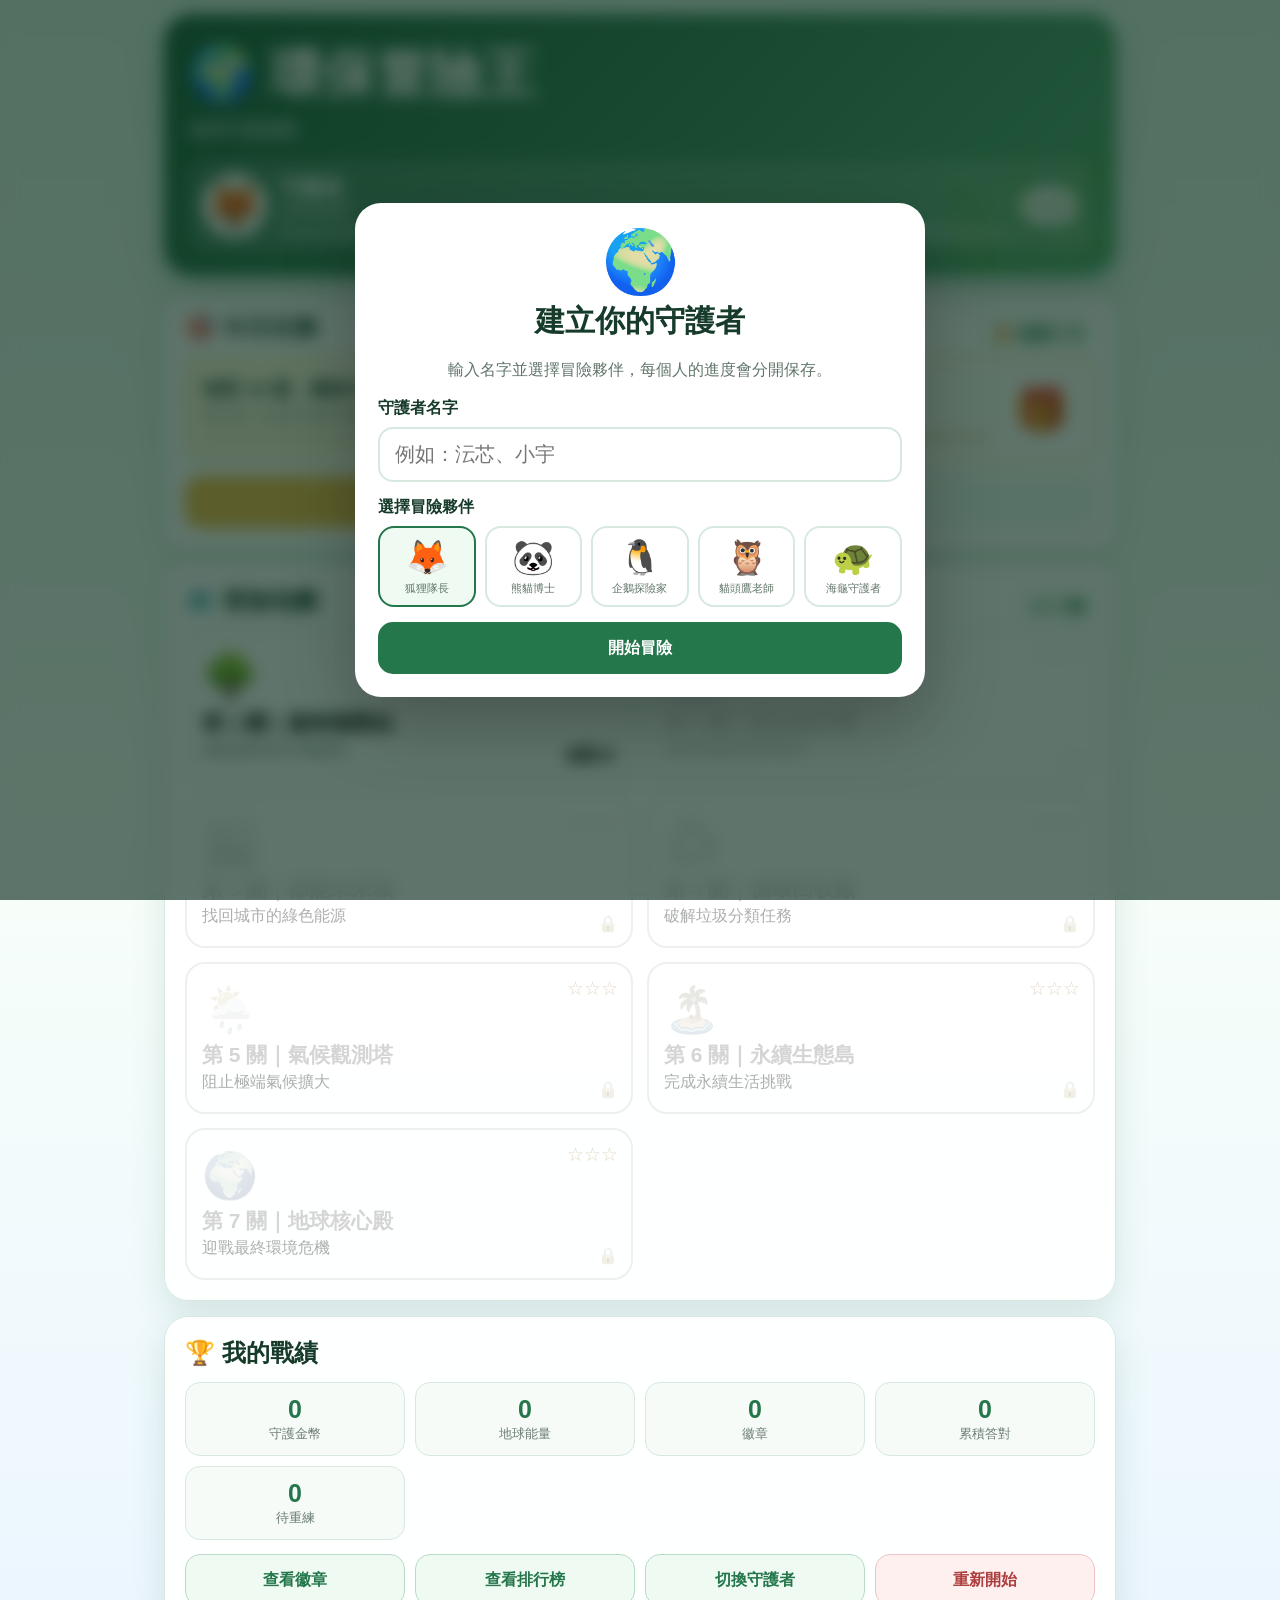
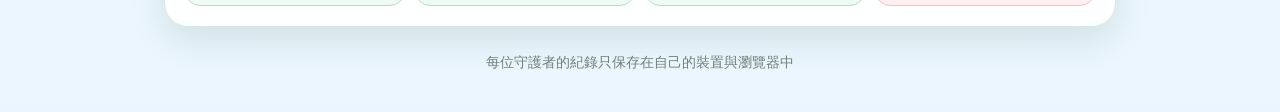
==== commit 9c8eb918: "Add files via upload" ====
--- a/index.html
+++ b/index.html
@@ -1,9 +1,9 @@
 <!doctype html><html lang="zh-Hant"><head><meta charset="utf-8"><meta name="viewport" content="width=device-width,initial-scale=1,maximum-scale=1,user-scalable=no"><meta name="theme-color" content="#24764b"><meta name="apple-mobile-web-app-capable" content="yes"><title>環保冒險王｜地球守護挑戰</title><link rel="stylesheet" href="style.css"></head><body><div class="app">
 <section id="home"><div class="hero"><h1>🌍 環保冒險王</h1><p id="heroSubtitle">地球守護挑戰</p><div class="profilebar"><div class="avatar" id="avatar">🦊</div><div><div class="name" id="playerName">守護者</div><div class="ranktitle" id="rankTitle">見習環保員</div><div class="xpbar"><div class="xpfill" id="xpfill"></div></div></div><div class="level" id="level">Lv.1</div></div></div>
-<div class="card"><div class="section-title"><h2>🎯 今日任務</h2><span class="pill" id="streak">🔥 連續 0 天</span></div><div class="daily"><div><h3 id="dailyTitle">答對 10 題，獲得今日寶箱</h3><div class="small">今天也一起幫地球恢復能量吧！</div><div class="taskbar"><div class="taskfill" id="taskfill"></div></div></div><div class="chest" id="chest">🎁</div></div><div class="actions"><button class="btn gold" id="dailyBtn">開始今日挑戰</button><button class="btn secondary" id="wrongBtn">怪獸弱點筆記</button></div></div>
+<div class="card"><div class="section-title"><h2>🎯 今日任務</h2><span class="pill" id="streak">🔥 連續 0 天</span></div><div class="daily"><div><h3 id="dailyTitle">答對 10 題，獲得今日寶箱</h3><div class="small">每天第一次送出答案可獲得 1 枚金幣；漏答一天扣 1 枚，金幣可為負數。</div><div class="taskbar"><div class="taskfill" id="taskfill"></div></div></div><button class="chest" id="chest" type="button" aria-label="今日寶箱">🎁</button></div><div class="actions"><button class="btn gold" id="dailyBtn">開始今日挑戰</button><button class="btn secondary" id="wrongBtn">怪獸弱點筆記</button></div></div>
 <div class="card"><div class="section-title"><h2>🗺️ 冒險地圖</h2><span class="pill" id="worldProgress">0 / 7 關</span></div><div class="map" id="map"></div></div>
-<div class="card"><div class="section-title"><h2>🏆 我的戰績</h2></div><div class="stats"><div class="stat"><b id="energy">0</b><small>地球能量</small></div><div class="stat"><b id="medalCount">0</b><small>徽章</small></div><div class="stat"><b id="correctTotal">0</b><small>累積答對</small></div><div class="stat"><b id="wrongCount">0</b><small>待重練</small></div></div><div class="actions"><button class="btn secondary" id="medalBtn">查看徽章</button><button class="btn secondary" id="switchProfile">切換守護者</button><button class="btn danger" id="resetBtn">重新開始</button></div></div></section>
-<section id="quiz" class="card hidden"><div class="quiztop"><div class="progressbar"><div class="progressfill" id="progressfill"></div></div><div class="counter" id="counter"></div></div><div class="battle"><div class="monster" id="monster">👾</div><b id="bossName">環境怪獸</b><div class="hpbar"><div class="hpfill" id="hpfill"></div></div></div><span class="badge" id="stageBadge"></span><div class="question" id="question"></div><div class="options" id="options"></div><div class="feedback hidden" id="feedback"></div><div class="actions"><button class="btn secondary" id="quitBtn">先回基地</button><button class="btn primary hidden" id="nextBtn">下一題</button></div></section>
+<div class="card"><div class="section-title"><h2>🏆 我的戰績</h2></div><div class="stats"><div class="stat coin-stat"><b id="coins">0</b><small>守護金幣</small></div><div class="stat"><b id="energy">0</b><small>地球能量</small></div><div class="stat"><b id="medalCount">0</b><small>徽章</small></div><div class="stat"><b id="correctTotal">0</b><small>累積答對</small></div><div class="stat"><b id="wrongCount">0</b><small>待重練</small></div></div><div class="actions"><button class="btn secondary" id="medalBtn">查看徽章</button><button class="btn secondary" id="leaderboardBtn">查看排行榜</button><button class="btn secondary" id="switchProfile">切換守護者</button><button class="btn danger" id="resetBtn">重新開始</button></div></div></section>
+<section id="quiz" class="card hidden"><div class="quiztop"><div class="progressbar"><div class="progressfill" id="progressfill"></div></div><div class="counter" id="counter"></div></div><div class="battle"><div class="monster" id="monster">👾</div><b id="bossName">環境怪獸</b><div class="hpbar"><div class="hpfill" id="hpfill"></div></div></div><span class="badge" id="stageBadge"></span><div class="question" id="question"></div><div class="options" id="options"></div><div class="submit-area"><div class="think-note">🤔 選好後仍可更改，確定再按送出答案</div><button class="btn primary" id="submitBtn" disabled>送出答案</button></div><div class="feedback hidden" id="feedback"></div><div class="actions"><button class="btn secondary" id="quitBtn">先回基地</button><button class="btn primary hidden" id="nextBtn">下一題</button></div></section>
 <section id="result" class="card result hidden"><div class="loot" id="loot">🌟</div><div class="rank" id="rank">S</div><h2 id="resultTitle"></h2><p id="resultText"></p><div class="actions"><button class="btn primary" id="againBtn">再挑戰一次</button><button class="btn secondary" id="homeBtn">回冒險地圖</button></div></section>
-<section id="medalPage" class="card hidden"><div class="section-title"><h2>🏅 守護者徽章冊</h2><button class="btn secondary" id="medalBack">返回</button></div><div class="medals" id="medals"></div></section><div class="footer">每位守護者的紀錄只保存在自己的裝置與瀏覽器中</div></div>
+<section id="leaderboardPage" class="card hidden"><div class="section-title"><div><h2>🏆 守護者排行榜</h2><div class="small">依本裝置各守護者累積的地球能量排名，並顯示守護金幣</div></div><button class="btn secondary" id="leaderboardBack">返回</button></div><div class="leaderboard" id="leaderboard"></div><p class="leader-note">排行榜資料只保存在這台裝置與目前瀏覽器。不同同學各自在自己的 iPad 使用時，成績不會自動同步。</p></section><section id="medalPage" class="card hidden"><div class="section-title"><h2>🏅 守護者徽章冊</h2><button class="btn secondary" id="medalBack">返回</button></div><div class="medals" id="medals"></div></section><div class="footer">每位守護者的紀錄只保存在自己的裝置與瀏覽器中</div></div>
 <div class="modal hidden" id="profileModal"><div class="modalbox"><div class="modal-logo">🌍</div><h2>建立你的守護者</h2><p>輸入名字並選擇冒險夥伴，每個人的進度會分開保存。</p><label class="label">守護者名字</label><input class="nameinput" id="nameInput" maxlength="12" placeholder="例如：沄芯、小宇"><div class="label">選擇冒險夥伴</div><div class="avatars"><button class="avatar-choice selected" data-avatar="🦊">🦊<small>狐狸隊長</small></button><button class="avatar-choice" data-avatar="🐼">🐼<small>熊貓博士</small></button><button class="avatar-choice" data-avatar="🐧">🐧<small>企鵝探險家</small></button><button class="avatar-choice" data-avatar="🦉">🦉<small>貓頭鷹老師</small></button><button class="avatar-choice" data-avatar="🐢">🐢<small>海龜守護者</small></button></div><button class="btn primary" id="saveProfile">開始冒險</button><button class="btn secondary hidden" id="cancelProfile">取消</button></div></div><div class="toast" id="toast"></div><script src="questions.js"></script><script src="app.js"></script></body></html>
--- a/style.css
+++ b/style.css
@@ -2,9 +2,11 @@
 :root{--green:#24764b;--green2:#53ad75;--dark:#173b2a;--pale:#eefaf2;--line:#d7e9de;--gold:#f3bc45;--red:#d45757;--white:#fff;--shadow:0 12px 34px rgba(25,91,55,.13)}
 *{box-sizing:border-box}html,body{margin:0;min-height:100%;font-family:-apple-system,BlinkMacSystemFont,"Noto Sans TC","Microsoft JhengHei",sans-serif;color:var(--dark);background:linear-gradient(180deg,#dcf5e6 0,#f8fff9 45%,#eaf5ff 100%)}
 button,input{font:inherit}.hidden{display:none!important}.app{max-width:980px;margin:auto;padding:14px}.card{background:rgba(255,255,255,.96);border:1px solid var(--line);border-radius:24px;padding:20px;margin:15px 0;box-shadow:var(--shadow)}
-.hero{position:relative;overflow:hidden;background:linear-gradient(135deg,#176039,#54ad74);color:#fff;border-radius:28px;padding:25px;box-shadow:0 16px 38px rgba(23,96,57,.24)}.hero:after{content:"🌿";font-size:170px;position:absolute;right:-28px;bottom:-68px;opacity:.15}.hero h1{font-size:clamp(32px,6vw,53px);margin:0}.hero p{font-size:18px;margin:7px 0 0}.profilebar{display:grid;grid-template-columns:auto 1fr auto;gap:13px;align-items:center;margin-top:18px;background:rgba(255,255,255,.15);border-radius:18px;padding:13px}.avatar{width:65px;height:65px;border-radius:50%;background:#fff;display:grid;place-items:center;font-size:47px}.name{font-size:21px;font-weight:900}.ranktitle{opacity:.9;font-size:14px}.level{background:#fff;color:var(--green);font-weight:900;border-radius:999px;padding:9px 13px}.xpbar,.taskbar,.hpbar,.progressbar{height:11px;border-radius:999px;overflow:hidden;background:rgba(255,255,255,.25);margin-top:7px}.xpfill{height:100%;background:#ffeb93}.section-title{display:flex;justify-content:space-between;align-items:center;gap:10px}.section-title h2{font-size:24px;margin:0 0 13px}.pill{background:var(--pale);color:var(--green);font-weight:900;border-radius:999px;padding:7px 11px}.daily{display:grid;grid-template-columns:1fr auto;align-items:center;gap:15px;padding:16px;border:2px solid #f2d77d;background:linear-gradient(135deg,#fff8dc,#fff);border-radius:18px}.daily h3{margin:0 0 4px}.small{font-size:14px;color:#65796e}.taskbar{background:#eee5c7}.taskfill{height:100%;background:var(--gold)}.chest{font-size:45px}.actions{display:flex;gap:10px;flex-wrap:wrap;margin-top:14px}.btn{border:0;border-radius:15px;min-height:52px;padding:12px 18px;font-weight:900;cursor:pointer}.actions .btn{flex:1;min-width:145px}.primary{background:var(--green);color:#fff}.secondary{background:var(--pale);color:var(--green);border:1px solid #b9dac6}.gold{background:var(--gold);color:#5c4210}.danger{background:#fff0f0;color:#ad3e3e;border:1px solid #efc4c4}
+.hero{position:relative;overflow:hidden;background:linear-gradient(135deg,#176039,#54ad74);color:#fff;border-radius:28px;padding:25px;box-shadow:0 16px 38px rgba(23,96,57,.24)}.hero:after{content:"🌿";font-size:170px;position:absolute;right:-28px;bottom:-68px;opacity:.15}.hero h1{font-size:clamp(32px,6vw,53px);margin:0}.hero p{font-size:18px;margin:7px 0 0}.profilebar{display:grid;grid-template-columns:auto 1fr auto;gap:13px;align-items:center;margin-top:18px;background:rgba(255,255,255,.15);border-radius:18px;padding:13px}.avatar{width:65px;height:65px;border-radius:50%;background:#fff;display:grid;place-items:center;font-size:47px}.name{font-size:21px;font-weight:900}.ranktitle{opacity:.9;font-size:14px}.level{background:#fff;color:var(--green);font-weight:900;border-radius:999px;padding:9px 13px}.xpbar,.taskbar,.hpbar,.progressbar{height:11px;border-radius:999px;overflow:hidden;background:rgba(255,255,255,.25);margin-top:7px}.xpfill{height:100%;background:#ffeb93}.section-title{display:flex;justify-content:space-between;align-items:center;gap:10px}.section-title h2{font-size:24px;margin:0 0 13px}.pill{background:var(--pale);color:var(--green);font-weight:900;border-radius:999px;padding:7px 11px}.daily{display:grid;grid-template-columns:1fr auto;align-items:center;gap:15px;padding:16px;border:2px solid #f2d77d;background:linear-gradient(135deg,#fff8dc,#fff);border-radius:18px}.daily h3{margin:0 0 4px}.small{font-size:14px;color:#65796e}.taskbar{background:#eee5c7}.taskfill{height:100%;background:var(--gold)}.chest{font-size:45px;border:0;background:transparent;padding:8px;cursor:pointer;border-radius:16px;transition:transform .18s,background .18s}.chest:hover,.chest:focus{background:#fff4c9;transform:scale(1.08)}.chest:active{transform:scale(.94)}.chest.ready{animation:chestBounce 1.1s infinite}@keyframes chestBounce{0%,100%{transform:translateY(0) rotate(0)}40%{transform:translateY(-7px) rotate(-4deg)}65%{transform:translateY(0) rotate(4deg)}}.actions{display:flex;gap:10px;flex-wrap:wrap;margin-top:14px}.btn{border:0;border-radius:15px;min-height:52px;padding:12px 18px;font-weight:900;cursor:pointer}.actions .btn{flex:1;min-width:145px}.primary{background:var(--green);color:#fff}.secondary{background:var(--pale);color:var(--green);border:1px solid #b9dac6}.gold{background:var(--gold);color:#5c4210}.danger{background:#fff0f0;color:#ad3e3e;border:1px solid #efc4c4}
 .map{display:grid;grid-template-columns:repeat(2,1fr);gap:14px}.stage{min-height:152px;text-align:left;background:#fff;border:2px solid var(--line);border-radius:20px;padding:15px;position:relative}.stage.unlocked{cursor:pointer}.stage.unlocked:hover{border-color:#80c79b;transform:translateY(-2px)}.stage.locked{filter:grayscale(.7);opacity:.57}.stage-icon{font-size:45px}.stage h3{font-size:21px;margin:5px 0 3px}.stage p{margin:0;color:#65796e}.stars{position:absolute;right:13px;top:13px;color:var(--gold);font-size:19px}.stage-state{position:absolute;right:13px;bottom:13px;font-weight:900}.stats{display:grid;grid-template-columns:repeat(4,1fr);gap:10px}.stat{text-align:center;padding:12px;background:#f7fbf8;border:1px solid var(--line);border-radius:15px}.stat b{display:block;font-size:25px;color:var(--green)}.stat small{color:#6b7e74}
 .quiztop{display:flex;align-items:center;gap:10px}.progressbar{flex:1;background:#e5eee8;margin:0}.progressfill{height:100%;background:linear-gradient(90deg,#64bd83,#23764b)}.counter{font-weight:900}.battle{text-align:center}.monster{font-size:80px;animation:float 2s ease-in-out infinite}.monster.hit{animation:hit .35s}.hpbar{max-width:400px;margin:8px auto 15px;background:#f2dada;height:14px}.hpfill{height:100%;background:#dc5959}.badge{display:inline-block;background:var(--pale);color:var(--green);border-radius:999px;padding:7px 12px;font-weight:900}.question{font-size:clamp(21px,3.5vw,29px);line-height:1.55;font-weight:900;margin:15px 0}.options{display:grid;gap:11px}.option{display:flex;gap:11px;align-items:flex-start;text-align:left;border:2px solid var(--line);background:#fff;border-radius:16px;padding:15px;font-size:clamp(18px,2.7vw,22px)}.letter{flex:0 0 34px;width:34px;height:34px;border-radius:50%;background:#edf6f0;display:grid;place-items:center;font-weight:900}.option.correct{border-color:#41a568;background:#effff5}.option.wrong{border-color:#dc6a6a;background:#fff2f2}.feedback{margin-top:14px;border-radius:16px;padding:15px;line-height:1.58}.feedback.correct{background:#ecfff4;border:1px solid #a8dfbd}.feedback.wrong{background:#fff3f3;border:1px solid #efb0b0}.result{text-align:center}.rank{font-size:80px;font-weight:1000;color:var(--green)}.loot{font-size:50px}.medals{display:flex;gap:10px;flex-wrap:wrap}.medal{background:#fff8e5;border:1px solid #f0d486;border-radius:14px;padding:10px 13px;font-weight:900}
 .modal{position:fixed;inset:0;z-index:30;background:rgba(10,42,28,.65);backdrop-filter:blur(8px);display:grid;place-items:center;padding:18px}.modalbox{width:min(570px,100%);max-height:92vh;overflow:auto;background:#fff;border-radius:26px;padding:23px;box-shadow:0 24px 70px rgba(0,0,0,.28);text-align:center}.modal-logo{font-size:62px}.modal h2{font-size:30px;margin:3px 0 7px}.modal p{color:#62766b;line-height:1.55}.label{display:block;text-align:left;font-weight:900;margin:15px 0 8px}.nameinput{width:100%;min-height:55px;border:2px solid var(--line);border-radius:15px;padding:0 15px;font-size:20px}.avatars{display:grid;grid-template-columns:repeat(5,1fr);gap:9px}.avatar-choice{border:2px solid var(--line);background:#fff;border-radius:16px;padding:9px 4px;font-size:34px}.avatar-choice small{display:block;font-size:11px;color:#61766a;margin-top:4px}.avatar-choice.selected{border-color:var(--green);background:var(--pale)}.modal .btn{width:100%;margin-top:15px}.toast{position:fixed;left:50%;bottom:25px;transform:translateX(-50%);background:#173b2a;color:#fff;padding:12px 18px;border-radius:999px;font-weight:900;opacity:0;pointer-events:none;transition:.25s;z-index:40}.toast.show{opacity:1;bottom:40px}.footer{text-align:center;color:#708279;padding:12px 0 26px;font-size:14px}
 @keyframes float{50%{transform:translateY(-7px)}}@keyframes hit{50%{transform:scale(.83) rotate(-7deg)}}
 @media(max-width:650px){.app{padding:9px}.card{padding:16px}.hero{padding:20px 16px}.map{grid-template-columns:1fr}.stats{grid-template-columns:repeat(2,1fr)}.profilebar{grid-template-columns:auto 1fr}.level{grid-column:1/-1;text-align:center}.avatars{grid-template-columns:repeat(3,1fr)}}
+
+.option{cursor:pointer;transition:border-color .18s,background .18s,transform .12s}.option:not(:disabled):active{transform:scale(.99)}.option.selected{border-color:var(--green);background:#eefaf2;box-shadow:0 0 0 3px rgba(36,118,75,.12)}.option.selected .letter{background:var(--green);color:#fff}.submit-area{text-align:center;margin-top:15px}.submit-area .btn{width:min(360px,100%)}.submit-area .btn:disabled{opacity:.45;cursor:not-allowed}.think-note{font-size:14px;color:#65796e;margin-bottom:9px}.leaderboard{display:grid;gap:10px;margin-top:15px}.leader-row{display:grid;grid-template-columns:75px 52px 1fr auto;align-items:center;gap:10px;padding:13px;border:1px solid var(--line);border-radius:16px;background:#f9fcfa}.leader-row.me{border:2px solid var(--gold);background:#fff9e8}.place{font-weight:900;text-align:center}.leader-avatar{font-size:36px}.leader-name b,.leader-score b{display:block}.leader-name small,.leader-score small{display:block;color:#6b7e74;font-size:12px}.leader-score{text-align:right;color:var(--green)}.leader-score b{font-size:23px}.leader-note{font-size:13px;color:#6b7e74;background:#f5f8f6;border-radius:12px;padding:10px;margin-top:15px}@media(max-width:560px){.leader-row{grid-template-columns:60px 45px 1fr}.leader-score{grid-column:2/-1;text-align:left;display:flex;gap:6px;align-items:baseline}.leader-score small{display:inline}}
